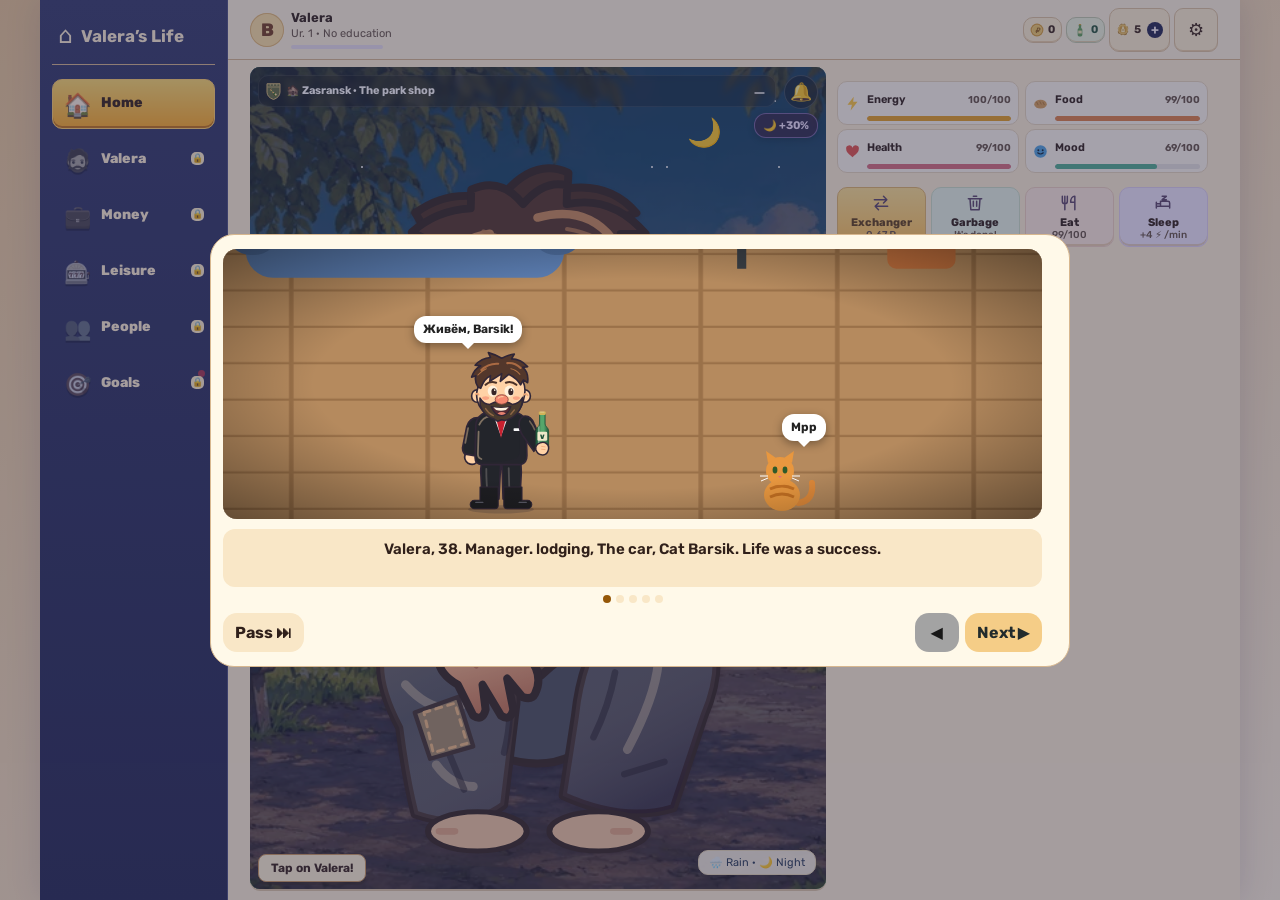
==== index.html @ 24a9a7d4 "Open the redesigned admin workspace directly from Settings" ====
<!doctype html>
<!-- Generated by deploy/build_webapp.py from deploy/index.template.html; edit the template and JS sources. -->
<html lang="ru">
<head>
  <meta charset="utf-8">
  <meta name="viewport" content="width=device-width, initial-scale=1, maximum-scale=1, user-scalable=no, viewport-fit=cover">
  <title>Симулятор бомжа</title>
  <script src="https://telegram.org/js/telegram-web-app.js"></script>
  <link rel="preconnect" href="https://fonts.googleapis.com">
  <link rel="preconnect" href="https://fonts.gstatic.com" crossorigin>
  <link href="https://fonts.googleapis.com/css2?family=Rubik:wght@400;500;700;800&display=swap" rel="stylesheet">
  <link rel="stylesheet" href="style.css?v=5.41">
  <link rel="stylesheet" href="baccarat.css?v=5.41">
  <link rel="stylesheet" href="bottles.css?v=5.41">
  <link rel="stylesheet" href="business.css?v=5.41">
  <link rel="stylesheet" href="france.css?v=5.41">
  <link rel="stylesheet" href="city-accessibility.css?v=5.41">
  <link rel="stylesheet" href="community-upgrade.css?v=5.41">
  <link rel="stylesheet" href="development.css?v=5.41">
  <link rel="stylesheet" href="story-promo.css?v=5.41">
  <link rel="stylesheet" href="donate-premium.css?v=5.41">
  <link rel="stylesheet" href="zasran-sketches.css?v=5.41">
  <link rel="stylesheet" href="moskvabad-stories.css?v=5.41">
</head>
<body class="beta cartoon538 courtyard539">
  <!-- Общие паттерны для всех SVG (полоски тельняшки, кирпичи и т.д.) -->
  <svg id="globalDefs" width="0" height="0" style="position:absolute" aria-hidden="true"></svg>

  <div id="app">
    <header class="topbar">
      <button class="profile-btn" id="profileBtn">
        <div class="avatar" id="avatar">В</div>
        <div class="pinfo">
          <div class="pname" id="pname">Валера</div>
          <div class="plevel" id="plevel">Ур. 1</div>
          <div class="xpbar"><div id="xpFill"></div></div>
        </div>
      </button>
      <div class="res-row">
        <div class="res" id="resMoney"><i class="ic" data-ic="coin"></i><span id="money">0</span></div>
        <div class="res" id="resBottles"><i class="ic" data-ic="bottle"></i><span id="bottles">0</span></div>
        <button class="res caps" id="resCaps"><i class="ic" data-ic="cap"></i><span id="caps">0</span><b>+</b></button>
        <button class="gear" id="settingsBtn" data-act="settings" aria-label="Настройки">⚙️</button>
      </div>
    </header>

    <main>
      <section class="screen active" id="screen-game">
        <div class="scene" id="scene">
          <div class="scene-bg" id="sceneBg"></div>
          <div class="season-fx" id="seasonFx"></div>
          <div class="weather-fx" id="weatherFx"></div>
          <div class="pet-slot" id="petSlot"></div>
          <div class="scene-hud">
          <div class="scene-info">
            <div class="loc-name" id="locName"></div>
            <div class="passive" id="passive"></div>
          </div>
          <div class="scene-hud-left">
            <div class="quest-pin hidden" id="questPin" data-act="openQuest"></div>
            <div class="inv-pin hidden" id="invPin" data-act="openMarket"></div>
          </div>
          <div class="scene-right">
            <div class="boost-badge hidden" id="boostBadge"></div>
            <div class="effects" id="effects"></div>
          </div>
          </div>
          <div class="valera-wrap" id="valera"></div>
          <div class="activity hidden" id="activity"></div>
          <div class="fx-layer" id="fx"></div>
          <button class="weather-chip" id="weatherChip" data-act="weatherInfo"></button>
          <button class="chat-btn hidden" id="chatBtn" data-act="openChat">💬<i class="dot hidden" id="chatBadge"></i></button>
          <div class="tap-hint" id="tapHint">Тапай по Валере!</div>
        </div>
        <div class="bars">
          <div class="bar" data-act="goStat" data-id="energy"><i class="ic" data-ic="energy"></i><div class="track"><div class="fill energy" id="energyFill"></div></div><span id="energyText"></span></div>
          <div class="bar" data-act="goStat" data-id="food"><i class="ic" data-ic="food"></i><div class="track"><div class="fill food" id="foodFill"></div></div><span id="foodText"></span></div>
          <div class="bar" data-act="goStat" data-id="health"><i class="ic" data-ic="heart"></i><div class="track"><div class="fill health" id="healthFill"></div></div><span id="healthText"></span></div>
          <div class="bar" data-act="goStat" data-id="mood"><i class="ic" data-ic="smile"></i><div class="track"><div class="fill mood" id="moodFill"></div></div><span id="moodText"></span></div>
        </div>
        <div class="actions">
          <button class="btn act primary" id="exchangeBtn"><span class="act-emoji">💱</span><div><b>Обменник</b><small id="exchangeInfo"></small></div></button>
          <button class="btn act" id="trashBtn"><span class="act-emoji">🗑️</span><div><b>Мусорка</b><small id="trashInfo">готово</small></div></button>
          <button class="btn act" id="eatBtn"><span class="act-emoji">🍞</span><div><b>Поесть</b><small id="eatInfo">магазин</small></div></button>
          <button class="btn act" id="sleepBtn"><span class="act-emoji">💤</span><div><b>Спать</b><small id="sleepInfo"></small></div></button>
        </div>
      </section>

      <section class="screen" id="screen-shop">
        <div class="seg tiles" data-group="shop">
          <button data-tab="housing"><i>🏠</i><span>Жильё</span></button>
          <button data-tab="clothes"><i>👕</i><span>Одежда</span></button>
          <button data-tab="food"><i>🍞</i><span>Еда</span></button>
          <button data-tab="transport"><i>🛴</i><span>Транспорт</span></button>
          <button data-tab="pets"><i>🐕</i><span>Питомцы</span></button>
          <button data-tab="season" class="season-tab hidden" id="seasonTab"><i>🎃</i><span>Ивент</span></button>
        </div>
        <div class="list" id="shopList"></div>
      </section>

      <section class="screen" id="screen-life">
        <div class="seg tiles" data-group="life">
          <button data-tab="work"><i>💼</i><span>Работа</span></button>
          <button data-tab="business"><i>🏪</i><span>Бизнес</span></button>
          <button data-tab="study"><i>🎓</i><span>Учёба</span></button>
          <button data-tab="health"><i>🏥</i><span>Врачи</span></button>
          <button data-tab="gym"><i>💪</i><span>Спорт</span></button>
          <button data-tab="skills"><i>✨</i><span>Навыки</span></button>
        </div>
        <div class="list" id="lifeList"></div>
      </section>

      <section class="screen" id="screen-fun">
        <div class="seg tiles" data-group="fun">
          <button data-tab="casino"><i>🎰</i><span>Казино</span></button>
          <button data-tab="fights"><i>👊</i><span>Драки</span></button>
          <button data-tab="market"><i>🦊</i><span>Рынок</span></button>
          <button data-tab="dates"><i>💘</i><span>Свидания</span></button>
          <button data-tab="rest"><i>🍻</i><span>Отдых</span></button>
          <button data-tab="lotto"><i>🎟️</i><span>Лото</span></button>
          <button data-tab="friends"><i>👥</i><span>Друзья</span></button>
          <button data-tab="crime" class="hidden" id="crimeTab"><i>🕶️</i><span>Криминал</span></button>
        </div>
        <div class="list" id="funList"></div>
      </section>

      <section class="screen" id="screen-tasks">
        <div class="seg tiles" data-group="tasks">
          <button data-tab="story"><i>📖</i><span>Сюжет</span></button>
          <button data-tab="side"><i>🤝</i><span>Поручения</span></button>
          <button data-tab="tasks"><i>📋</i><span>Задания</span></button>
          <button data-tab="pass"><i>🎫</i><span>Пропуск</span></button>
          <button data-tab="ach"><i>🏅</i><span>Достижения</span></button>
          <button data-tab="coll"><i>🧩</i><span>Коллекции</span></button>
          <button data-tab="district528"><i>🏘️</i><span>Район</span></button>
          <button data-tab="prestige"><i>⭐</i><span>Престиж</span></button>
          <button data-tab="top"><i>🏆</i><span>Топ</span></button>
        </div>
        <div class="list" id="tasksList"></div>
      </section>
    </main>

    <nav class="tabbar" id="tabbar">
      <button data-hub="home" class="on"><span>🏠</span>Дом</button>
      <button data-hub="me"><span>🧔</span>Валера</button>
      <button data-hub="money"><span>💰</span>Деньги</button>
      <button data-hub="fun"><span>🎰</span>Досуг</button>
      <button data-hub="people"><span>🤝</span>Люди</button>
      <button data-hub="goals"><span>🎯</span>Цели</button>
      <i class="dot hidden" id="lifeDot" style="display:none"></i><i class="dot hidden" id="tasksDot" style="display:none"></i>
    </nav>
  </div>

  <div id="modalRoot"></div>
  <div id="toastRoot"></div>

  <!-- ?v= — номер версии. Меняй его при каждом обновлении, иначе Telegram покажет старые файлы из кэша -->
  <script data-source="diagnostics.js?v=5.41">// Локальный ограниченный журнал. Отправляется только вместе с обращением игрока.
const BugReport = (() => {
  const startedAt = Date.now();
  const session = Math.random().toString(36).slice(2, 10);
  const events = [], errors = [];
  const windowMs = 10 * 60000;
  let sequence = 0;
  const clean = (value, max = 500) => String(value == null ? '' : value)
    .replace(/(https?:\/\/[^\s?#)]+)[?#][^\s)]*/g, (url, base) => base + (url.match(/(:\d+(?::\d+)?)$/) || [''])[0])
    .replace(/\b(initData|authorization|token|password)\s*[:=]\s*[^\s,;]+/gi, '$1=[скрыто]')
    .slice(0, max);
  const safe = (fn, fallback = null) => { try { return fn(); } catch (_) { return fallback; } };
  const pick = (obj, keys) => Object.fromEntries(keys.filter((k) => obj && obj[k] !== undefined).map((k) => [k, obj[k]]));
  function screen() {
    return safe(() => `${currentScreen}/${TABS[currentScreen] || ''}`, 'loading');
  }
  function numbers() {
    return safe(() => pick(S, ['money', 'caps', 'bottles', 'xp', 'energy', 'food', 'health', 'mood', 'edu', 'housing', 'prestige', 'wanted']), {});
  }
  function record(type, data = {}) {
    safe(() => {
      const last = events[events.length - 1];
      if (type === 'tap' && last && last.type === 'tap' && Date.now() - Date.parse(last.at) < 1000) {
        last.count = (last.count || 1) + 1; last.values = numbers(); return;
      }
      events.push({ seq: ++sequence, at: new Date().toISOString(), ms: Date.now() - startedAt, screen: screen(), type, ...data });
      while (events.length > 120 || (events[0] && Date.now() - Date.parse(events[0].at) > windowMs)) events.shift();
    });
  }
  function error(source, err, extra = {}) {
    safe(() => {
      const item = { at: new Date().toISOString(), screen: screen(), source: clean(source, 100),
        message: clean(err && err.message || err, 700), stack: clean(err && err.stack || '', 2200), ...extra };
      errors.push(item);
      if (errors.length > 20) errors.shift();
      record('error', { source: item.source, message: item.message });
    });
  }
  function snapshot() {
    return safe(() => {
      const q = safe(() => currentQuest());
      const mg = safe(() => MG);
      return JSON.parse(JSON.stringify({ ...numbers(), city: S.city || 'zas', level: safe(() => level()), rev: S.rev || 0,
        savedAt: S.savedAt, loaded: safe(() => LOADED), saveLocked: safe(() => SAVE_LOCK),
        serverReady: safe(() => serverReady), serverBase: safe(() => serverBase),
        busy: pick(S.busy, ['type', 'id', 'start', 'end']),
        study: pick(S.study, ['stage', 'done', 'need', 'retake']),
        equipment: S.eq, ownedHousing: S.ownedHousing, transport: S.transport,
        pet: S.pet, petFood: S.petFood, petHp: S.petHp,
        jobs: S.jobs, jobPos: S.jobPos, hired: S.hired,
        quest: q ? { id: q.id, title: q.title, idx: S.quest.idx, path: S.quest.path,
          goals: q.goals.map((g) => ({ text: g.text, need: g.need, current: safe(() => g.cur()) })),
          base: S.quest.base } : null,
        counters: S.counters,
        effects: (S.effects || []).slice(0, 20).map((e) => pick(e, ['id', 'until', 'diag'])),
        cooldowns: S.cd,
        minigame: mg ? pick(mg, ['id', 'title', 'score', 'mistakes', 'start', 'limit', 'over']) : null,
        modal: clean(safe(() => document.querySelector('#modalRoot h3, #modalRoot .mg-head b')?.textContent, ''), 150),
        fight: safe(() => FIGHT ? pick(FIGHT, ['turn', 'round', 'over']) : null),
      }));
    }, { screen: screen(), unavailable: true });
  }
  function actionStart(action, id) {
    const data = { action: clean(action, 80), before: numbers() };
    // Значения пользовательского ввода, коды и ссылки не записываем.
    if (!/name|chat|code|feedback|invite/i.test(action) && /^[\w:.-]{1,70}$/.test(id || '')) data.id = id;
    record('action', data);
    return { action: data.action, before: data.before };
  }
  function actionEnd(ticket) {
    safe(() => {
      const after = numbers(), changes = {};
      for (const key of Object.keys(after)) if (after[key] !== ticket.before[key]) changes[key] = { from: ticket.before[key], to: after[key] };
      record('action-result', { action: ticket.action, changes });
    });
  }
  function build(origin, reproduction = {}) {
    const since = Date.now() - windowMs;
    return { schema: 1, version: safe(() => CURRENT_VERSION, 'loading'), build: 'bugreport-20261028',
      session, capturedAt: new Date().toISOString(), sessionStartedAt: new Date(startedAt).toISOString(),
      screen: screen(), level: safe(() => level()), city: safe(() => cityName(), ''),
      device: safe(() => tg && tg.platform || navigator.platform, ''),
      environment: { userAgent: clean(navigator.userAgent, 350), language: navigator.language,
        viewport: `${window.innerWidth}x${window.innerHeight}`, pixelRatio: window.devicePixelRatio,
        online: navigator.onLine, visibility: document.visibilityState, timezone: safe(() => Intl.DateTimeFormat().resolvedOptions().timeZone),
        telegramVersion: safe(() => tg && tg.version), uptimeMs: Date.now() - startedAt,
        assets: safe(() => [...document.querySelectorAll('script[src],script[data-source]')].filter((s) => s.dataset.source || new URL(s.src).origin === location.origin)
          .map((s) => { const u = new URL(s.src || s.dataset.source, document.baseURI); return { file: u.pathname.split('/').pop(), v: clean(u.searchParams.get('v'), 60) }; }), []),
      },
      reproduction, origin: origin || snapshot(), state: snapshot(),
      events: events.filter((e) => Date.parse(e.at) >= since), errors: errors.slice(),
      log: safe(() => (S.log || []).filter((e) => e.t >= since).slice(0, 40).reverse()
        .map((e) => ({ at: new Date(e.t).toISOString(), text: clean(e.text, 300), kind: clean(e.kind, 40) })), []),
    };
  }
  window.addEventListener('error', (e) => error('window', e.error || e.message || 'Не загрузился ресурс',
    { file: clean(e.filename || safe(() => e.target.src, ''), 250), line: e.lineno, column: e.colno }), true);
  window.addEventListener('unhandledrejection', (e) => error('promise', e.reason));
  window.addEventListener('online', () => record('connection', { online: true }));
  window.addEventListener('offline', () => record('connection', { online: false }));
  document.addEventListener('visibilitychange', () => record('visibility', { state: document.visibilityState }));
  record('session-start');
  return { record, error, snapshot, actionStart, actionEnd, build, clean };
})();

//# sourceURL=diagnostics.js?v=5.41
</script>
  <script data-source="audio.js?v=5.41">// Звук: всё синтезируется на лету через WebAudio — ни одного аудиофайла, игра не тяжелеет.
// Sound.play('tap') — короткий эффект, Sound.music('lounge') / Sound.music(null) — фоновая музыка.

const Sound = (() => {
  let ctx = null, master, sfxBus, musicBus, reverbIn;
  let track = null, timer = null, nextTime = 0, step = 0;

  const opts = () => (typeof S !== 'undefined' && S.settings) || { sfx: true, music: true };
  // Громкость 0–100 и звуковая тема: classic, retro (квадратные «пищалки»), soft (тихо и мягко)
  const musicVol = () => (opts().musicVol ?? 70) / 100;
  const sfxVol = () => (opts().sfxVol ?? 80) / 100;
  const theme = () => opts().sfxTheme || 'classic';

  function init() {
    if (ctx) return ctx;
    const AC = window.AudioContext || window.webkitAudioContext;
    if (!AC) return null;
    ctx = new AC();
    const comp = ctx.createDynamicsCompressor();
    comp.threshold.value = -16; comp.ratio.value = 3.5; comp.attack.value = 0.004; comp.release.value = 0.2;
    master = ctx.createGain(); master.gain.value = 0.85;
    master.connect(comp); comp.connect(ctx.destination);
    sfxBus = ctx.createGain(); sfxBus.gain.value = 0.6; sfxBus.connect(master);
    musicBus = ctx.createGain(); musicBus.gain.value = 0; musicBus.connect(master);
    // Реверб из сгенерированного импульса — придаёт звукам объём
    const conv = ctx.createConvolver();
    conv.buffer = impulse(2.2, 2.8);
    const wet = ctx.createGain(); wet.gain.value = 0.28;
    conv.connect(wet); wet.connect(master);
    reverbIn = conv;
    return ctx;
  }

  function impulse(sec, decay) {
    const len = Math.floor(ctx.sampleRate * sec);
    const buf = ctx.createBuffer(2, len, ctx.sampleRate);
    for (let ch = 0; ch < 2; ch++) {
      const d = buf.getChannelData(ch);
      for (let i = 0; i < len; i++) d[i] = (Math.random() * 2 - 1) * Math.pow(1 - i / len, decay);
    }
    return buf;
  }

  let noiseBuf = null;
  function noiseBuffer() {
    if (noiseBuf) return noiseBuf;
    noiseBuf = ctx.createBuffer(1, ctx.sampleRate, ctx.sampleRate);
    const d = noiseBuf.getChannelData(0);
    for (let i = 0; i < d.length; i++) d[i] = Math.random() * 2 - 1;
    return noiseBuf;
  }

  function out(node, bus, rv) {
    node.connect(bus);
    if (rv) { const s = ctx.createGain(); s.gain.value = rv; node.connect(s); s.connect(reverbIn); }
  }

  // Тон с огибающей: f — частота, slide — куда съезжает, filter — {type, f, q}
  function tone({ f = 440, type = 'sine', t = 0, dur = 0.15, vol = 0.3, attack = 0.004, slide = null, filter = null, rv = 0, bus = sfxBus, vibrato = 0 }) {
    if (bus === sfxBus && theme() === 'retro') { type = 'square'; vol *= 0.45; rv = 0; filter = filter || { f: 4000 }; }
    if (bus === sfxBus && theme() === 'soft') { type = type === 'square' || type === 'sawtooth' ? 'triangle' : type; vol *= 0.55; rv = Math.max(rv, 0.3); }
    // «Стекло» (Москвабад): звонкие чистые синусы чуть выше и с хвостом — как интерфейс дорогого смартфона
    // Маракасы (Мексика): мягкий треугольник и шорох сверху
    if (bus === sfxBus && theme() === 'maracas') { type = 'triangle'; vol *= 0.7; if (!tone.shaking) { tone.shaking = true; try { noise({ t, dur: 0.06, vol: vol * 0.5, type: 'highpass', f: 5200 }); } finally { tone.shaking = false; } } }
    if (bus === sfxBus && theme() === 'glass') { type = 'sine'; f *= 1.26; if (slide) slide *= 1.26; vol *= 0.6; rv = Math.max(rv, 0.25); dur = Math.min(dur, 0.35); }
    const now = ctx.currentTime + t;
    const o = ctx.createOscillator();
    o.type = type;
    o.frequency.setValueAtTime(f, now);
    if (slide) o.frequency.exponentialRampToValueAtTime(slide, now + dur);
    if (vibrato) {
      const lfo = ctx.createOscillator(), lg = ctx.createGain();
      lfo.frequency.value = 6; lg.gain.value = vibrato;
      lfo.connect(lg); lg.connect(o.frequency); lfo.start(now); lfo.stop(now + dur + 0.1);
    }
    const g = ctx.createGain();
    g.gain.setValueAtTime(0.0001, now);
    g.gain.linearRampToValueAtTime(vol, now + attack);
    g.gain.exponentialRampToValueAtTime(0.0001, now + dur);
    let node = o;
    if (filter) {
      const fl = ctx.createBiquadFilter();
      fl.type = filter.type || 'lowpass'; fl.frequency.value = filter.f; fl.Q.value = filter.q || 0.7;
      o.connect(fl); node = fl;
    }
    node.connect(g);
    out(g, bus, rv);
    o.start(now); o.stop(now + dur + 0.05);
  }

  // Шум: щелчки, шорохи, удары, тарелки
  function noise({ t = 0, dur = 0.1, vol = 0.3, type = 'bandpass', f = 2000, q = 1, sweep = null, rv = 0, bus = sfxBus, attack = 0.002 }) {
    const now = ctx.currentTime + t;
    const src = ctx.createBufferSource();
    src.buffer = noiseBuffer();
    src.playbackRate.value = 0.8 + Math.random() * 0.4;
    const fl = ctx.createBiquadFilter();
    fl.type = type; fl.frequency.setValueAtTime(f, now); fl.Q.value = q;
    if (sweep) fl.frequency.exponentialRampToValueAtTime(sweep, now + dur);
    const g = ctx.createGain();
    g.gain.setValueAtTime(0.0001, now);
    g.gain.linearRampToValueAtTime(vol, now + attack);
    g.gain.exponentialRampToValueAtTime(0.0001, now + dur);
    src.connect(fl); fl.connect(g);
    out(g, bus, rv);
    src.start(now, Math.random() * 0.5); src.stop(now + dur + 0.05);
  }

  const N = (n) => 440 * Math.pow(2, (n - 69) / 12); // MIDI → Гц
  const arp = (notes, gap, o) => notes.forEach((n, i) => tone({ f: N(n), t: i * gap, ...o }));

  const SFX = {
    click: () => tone({ f: 900, type: 'triangle', dur: 0.04, vol: 0.06 }),
    tap: () => {
      const p = 1 + (Math.random() - 0.5) * 0.12;
      tone({ f: 1480 * p, dur: 0.14, vol: 0.09, rv: 0.15 });
      tone({ f: 2330 * p, dur: 0.09, vol: 0.05 });
      tone({ f: 170 * p, slide: 80, type: 'triangle', dur: 0.07, vol: 0.14 });
    },
    crit: () => { SFX.tap(); arp([84, 88, 91, 96], 0.045, { type: 'triangle', dur: 0.22, vol: 0.09, rv: 0.35 }); },
    coin: () => { tone({ f: N(88), dur: 0.12, vol: 0.12, rv: 0.2 }); tone({ f: N(93), t: 0.07, dur: 0.35, vol: 0.12, rv: 0.25 }); },
    buy: () => {
      noise({ dur: 0.04, vol: 0.2, type: 'highpass', f: 3000 });
      tone({ f: 160, type: 'square', dur: 0.05, vol: 0.06, filter: { f: 900 } });
      tone({ f: N(96), t: 0.08, dur: 0.6, vol: 0.12, rv: 0.4 });
      tone({ f: N(103), t: 0.08, dur: 0.5, vol: 0.05, rv: 0.4 });
    },
    good: () => arp([76, 80], 0.07, { dur: 0.18, vol: 0.06, rv: 0.25 }),
    bad: () => arp([62, 58], 0.09, { type: 'triangle', dur: 0.2, vol: 0.07, filter: { f: 1500 } }),
    error: () => { tone({ f: 140, type: 'square', dur: 0.12, vol: 0.07, filter: { f: 700 } }); tone({ f: 120, type: 'square', t: 0.13, dur: 0.14, vol: 0.07, filter: { f: 700 } }); },
    levelup: () => {
      arp([72, 76, 79, 84, 88], 0.08, { type: 'triangle', dur: 0.3, vol: 0.1, rv: 0.4 });
      [72, 76, 79, 84].forEach((n) => tone({ f: N(n), t: 0.45, dur: 1.2, vol: 0.06, rv: 0.5, vibrato: 3 }));
    },
    ach: () => {
      arp([79, 84, 88], 0.09, { type: 'triangle', dur: 0.3, vol: 0.1, rv: 0.4 });
      [79, 83, 86, 91].forEach((n) => tone({ f: N(n), t: 0.3, dur: 1, vol: 0.05, rv: 0.5 }));
    },
    quest: () => arp([81, 86, 88, 93], 0.06, { dur: 0.6, vol: 0.07, rv: 0.6, vibrato: 2 }),
    trash: () => { for (let i = 0; i < 6; i++) noise({ t: i * 0.18, dur: 0.12, vol: 0.12, f: 900 + Math.random() * 700, q: 3 }); },
    loot: () => { noise({ dur: 0.25, vol: 0.12, type: 'highpass', f: 1500, sweep: 6000 }); arp([84, 88, 91, 96, 100], 0.05, { dur: 0.3, vol: 0.07, rv: 0.5 }); },
    lootBad: () => { tone({ f: 110, slide: 55, type: 'triangle', dur: 0.4, vol: 0.2 }); arp([60, 57, 53], 0.12, { type: 'sawtooth', dur: 0.25, vol: 0.04, filter: { f: 900 } }); },
    eat: () => { for (let i = 0; i < 3; i++) noise({ t: i * 0.11, dur: 0.07, vol: 0.18, type: 'bandpass', f: 1800 + i * 300, q: 2 }); },
    sleep: () => arp([79, 76, 72, 67], 0.22, { dur: 0.7, vol: 0.05, rv: 0.6 }),
    wake: () => arp([67, 72, 76, 79], 0.1, { dur: 0.4, vol: 0.06, rv: 0.4 }),
    gym: () => { tone({ f: 90, slide: 50, type: 'triangle', dur: 0.2, vol: 0.3 }); noise({ t: 0.02, dur: 0.15, vol: 0.12, type: 'lowpass', f: 600 }); },
    card: () => noise({ dur: 0.09, vol: 0.16, type: 'bandpass', f: 2500, sweep: 5000, q: 0.8 }),
    flip: () => { noise({ dur: 0.06, vol: 0.14, type: 'highpass', f: 3000 }); tone({ f: 700, slide: 1200, dur: 0.06, vol: 0.04 }); },
    chip: () => { tone({ f: 2600, dur: 0.05, vol: 0.08 }); tone({ f: 3300, t: 0.035, dur: 0.05, vol: 0.06 }); noise({ dur: 0.03, vol: 0.08, type: 'highpass', f: 4000 }); },
    spin: () => { for (let i = 0; i < 14; i++) tone({ f: 1100, type: 'square', t: i * 0.07, dur: 0.02, vol: 0.025, filter: { f: 2500 } }); },
    tick: () => tone({ f: 1500, type: 'square', dur: 0.015, vol: 0.03, filter: { f: 3000 } }),
    reelStop: () => { tone({ f: 180, slide: 90, type: 'triangle', dur: 0.12, vol: 0.2 }); noise({ dur: 0.04, vol: 0.1, type: 'highpass', f: 2500 }); },
    win: () => { arp([79, 84, 88, 91], 0.07, { type: 'triangle', dur: 0.35, vol: 0.1, rv: 0.4 }); SFX.coin(); },
    jackpot: () => {
      arp([72, 76, 79, 84, 88, 91, 96], 0.07, { type: 'square', dur: 0.25, vol: 0.05, filter: { f: 3000 }, rv: 0.4 });
      for (let i = 0; i < 8; i++) tone({ f: N(96 + (i % 3) * 4), t: 0.5 + i * 0.08, dur: 0.3, vol: 0.06, rv: 0.4 });
      [72, 76, 79, 84].forEach((n) => tone({ f: N(n), t: 0.5, dur: 1.6, vol: 0.06, rv: 0.6, type: 'triangle' }));
    },
    lose: () => arp([67, 64, 60], 0.13, { dur: 0.3, vol: 0.07, rv: 0.3 }),
    dice: () => { for (let i = 0; i < 7; i++) noise({ t: i * 0.06 + Math.random() * 0.02, dur: 0.04, vol: 0.15, type: 'bandpass', f: 3000 + Math.random() * 2000, q: 4 }); },
    rocket: () => tone({ f: 300, slide: 900, type: 'sawtooth', dur: 0.4, vol: 0.03, filter: { f: 1500 } }),
    boom: () => { noise({ dur: 0.7, vol: 0.4, type: 'lowpass', f: 1200, sweep: 80 }); tone({ f: 80, slide: 30, type: 'triangle', dur: 0.5, vol: 0.35 }); },
    cashout: () => { SFX.coin(); arp([84, 91], 0.08, { dur: 0.3, vol: 0.08, rv: 0.4 }); },
    punch: () => { noise({ dur: 0.12, vol: 0.45, type: 'lowpass', f: 700 }); tone({ f: 95, slide: 40, type: 'triangle', dur: 0.15, vol: 0.4 }); },
    heavy: () => { noise({ dur: 0.2, vol: 0.55, type: 'lowpass', f: 900 }); tone({ f: 70, slide: 30, type: 'triangle', dur: 0.3, vol: 0.5 }); },
    block: () => { tone({ f: 320, type: 'square', dur: 0.06, vol: 0.08, filter: { f: 1400 } }); noise({ dur: 0.05, vol: 0.15, f: 1500, q: 2 }); },
    whoosh: () => noise({ dur: 0.22, vol: 0.15, type: 'bandpass', f: 400, sweep: 2500, q: 1.5 }),
    ko: () => { SFX.heavy(); arp([55, 52, 48], 0.16, { type: 'sawtooth', dur: 0.35, vol: 0.05, filter: { f: 800 }, t: 0.2 }); },
    bell: () => { tone({ f: N(88), dur: 1.2, vol: 0.1, rv: 0.6 }); tone({ f: N(88) * 2.76, dur: 0.6, vol: 0.03, rv: 0.6 }); },
    bark: () => { [0, 0.18].forEach((t) => { noise({ t, dur: 0.09, vol: 0.2, f: 900, q: 1.5 }); tone({ t, f: 420, slide: 260, type: 'sawtooth', dur: 0.09, vol: 0.06, filter: { f: 1200 } }); }); },
    meow: () => {
      tone({ f: 650, slide: 950, dur: 0.18, vol: 0.06, vibrato: 12, rv: 0.2 });
      tone({ t: 0.18, f: 950, slide: 520, dur: 0.3, vol: 0.06, vibrato: 12, rv: 0.2 });
    },
    chirp: () => { tone({ f: 1800, slide: 2600, dur: 0.07, vol: 0.05 }); tone({ t: 0.09, f: 2000, slide: 2900, dur: 0.07, vol: 0.05 }); },
    squeak: () => tone({ f: 2400, slide: 3200, dur: 0.08, vol: 0.05, vibrato: 30 }),
    notify: () => tone({ f: N(84), dur: 0.4, vol: 0.06, rv: 0.4 }),
    break: () => { noise({ dur: 0.3, vol: 0.3, type: 'highpass', f: 1500 }); tone({ f: 200, slide: 60, type: 'square', dur: 0.25, vol: 0.06, filter: { f: 800 } }); },
  };

  // ---------- Музыка: лаунж-джаз для казино, генерируется в реальном времени ----------
  // ii–V–I–VI в до мажоре: Dm9 · G13 · Cmaj9 · A7(b9)
  const LOUNGE = {
    bpm: 88,
    chords: [
      { root: 38, notes: [62, 65, 69, 72, 76] },
      { root: 43, notes: [59, 64, 65, 69, 71] },
      { root: 36, notes: [59, 62, 64, 67, 71] },
      { root: 45, notes: [61, 64, 67, 70, 73] },
    ],
    scale: [72, 74, 76, 79, 81, 84, 86, 88],
  };

  function scheduleLounge(t, s) {
    const beat = 60 / LOUNGE.bpm;
    const bar = Math.floor(s / 8) % LOUNGE.chords.length;
    const ch = LOUNGE.chords[bar];
    const eighth = s % 8;
    const swing = eighth % 2 === 1 ? beat * 0.16 : 0;
    const at = t + swing - ctx.currentTime;
    const m = { bus: musicBus };

    // Райд-тарелка и щётки
    if (eighth % 2 === 0 || Math.random() < 0.35) noise({ ...m, t: at, dur: 0.18, vol: eighth % 4 === 2 ? 0.05 : 0.03, type: 'highpass', f: 7000 });
    if (eighth % 4 === 2) noise({ ...m, t: at, dur: 0.12, vol: 0.035, type: 'bandpass', f: 2200, q: 0.7 });
    // Шагающий бас на четверти
    if (eighth % 2 === 0) {
      const walk = [ch.root, ch.root + 7, ch.root + 3 + (bar % 2), ch.root + 5];
      const n = eighth === 6 ? LOUNGE.chords[(bar + 1) % 4].root + (Math.random() < 0.5 ? 1 : -1) : walk[eighth / 2];
      tone({ ...m, t: at, f: N(n), type: 'triangle', dur: beat * 0.9, vol: 0.16, attack: 0.01, filter: { f: 500 } });
    }
    // Электропиано: аккорды на 2 и 4 долю
    if (eighth === 2 || eighth === 6 || (eighth === 7 && Math.random() < 0.3)) {
      ch.notes.forEach((n, i) => {
        tone({ ...m, t: at + i * 0.012, f: N(n), dur: beat * 1.4, vol: 0.022, attack: 0.012, rv: 0.4, filter: { f: 2200 } });
        tone({ ...m, t: at + i * 0.012, f: N(n) * 2, dur: beat * 0.6, vol: 0.006, rv: 0.4 });
      });
    }
    // Виброфон: ленивая импровизация
    if (eighth % 2 === 0 && Math.random() < 0.32) {
      const pool = LOUNGE.scale.filter((n) => ch.notes.some((c) => (c - n) % 12 === 0) || Math.random() < 0.4);
      const n = pool[Math.floor(Math.random() * pool.length)] || 76;
      tone({ ...m, t: at, f: N(n), dur: beat * 2.2, vol: 0.045, attack: 0.006, vibrato: 2.5, rv: 0.55 });
    }
  }

  // ---------- Лоу-фай для главного экрана: бочка-снейр, мягкие аккорды, треск винила ----------
  const LOFI = { bpm: 78, chords: [[57, 60, 64, 67], [53, 57, 60, 64], [48, 52, 55, 59], [55, 59, 62, 65]], roots: [33, 29, 36, 31], scale: [69, 72, 74, 76, 79, 81] };
  function scheduleLofi(t, s) {
    const beat = 60 / LOFI.bpm;
    const bar = Math.floor(s / 8) % 4, e = s % 8;
    const swing = e % 2 === 1 ? beat * 0.12 : 0;
    const at = t + swing - ctx.currentTime;
    const m = { bus: musicBus };
    if (e === 0 || e === 5) tone({ ...m, t: at, f: 60, slide: 38, type: 'sine', dur: 0.35, vol: 0.32 });
    if (e === 2 || e === 6) noise({ ...m, t: at, dur: 0.16, vol: 0.09, type: 'bandpass', f: 1800, q: 0.8 });
    if (e % 2 === 1 || Math.random() < 0.3) noise({ ...m, t: at, dur: 0.05, vol: 0.02, type: 'highpass', f: 8000 });
    if (Math.random() < 0.5) noise({ ...m, t: at + Math.random() * beat, dur: 0.01, vol: 0.012, type: 'highpass', f: 5000 }); // треск
    if (e === 0) LOFI.chords[bar].forEach((n, i) => tone({ ...m, t: at + i * 0.03, f: N(n), dur: beat * 3.6, vol: 0.022, attack: 0.05, rv: 0.4, filter: { f: 1400 } }));
    if (e === 0 || e === 4) tone({ ...m, t: at, f: N(LOFI.roots[bar]), type: 'triangle', dur: beat * 1.8, vol: 0.12, filter: { f: 400 } });
    if (e % 2 === 0 && Math.random() < 0.22) tone({ ...m, t: at, f: N(pickN(LOFI.scale)), dur: beat * 1.5, vol: 0.03, rv: 0.5, vibrato: 2 });
  }

  // ---------- Дворовый вальс: гармошка и гитара на три четверти ----------
  const WALTZ = { bpm: 150, chords: [[57, 60, 64], [52, 56, 59], [57, 60, 64], [50, 53, 57], [52, 56, 59], [57, 60, 64]], roots: [45, 40, 45, 38, 40, 45], scale: [69, 71, 72, 74, 76, 77, 79, 81] };
  function scheduleWaltz(t, s) {
    const beat = 60 / WALTZ.bpm;
    const bar = Math.floor(s / 3) % WALTZ.chords.length, e = s % 3;
    const at = t - ctx.currentTime;
    const m = { bus: musicBus };
    if (e === 0) tone({ ...m, t: at, f: N(WALTZ.roots[bar]), type: 'triangle', dur: beat * 0.9, vol: 0.16, filter: { f: 600 } });
    else WALTZ.chords[bar].forEach((n) => tone({ ...m, t: at, f: N(n), type: 'sawtooth', dur: beat * 0.55, vol: 0.012, filter: { f: 1600 }, vibrato: 3 }));
    if (e === 0 || Math.random() < 0.4) {
      const n = pickN(WALTZ.scale.filter((x) => WALTZ.chords[bar].some((c) => (c - x) % 12 === 0)).concat(pickN(WALTZ.scale)));
      tone({ ...m, t: at, f: N(n), type: 'sawtooth', dur: beat * (e === 0 ? 1.8 : 0.9), vol: 0.025, filter: { f: 2200 }, vibrato: 4, rv: 0.3 });
    }
  }

  // ---------- 8-бит: чиптюн-арпеджио и квадратный бас ----------
  const CHIP = { bpm: 128, prog: [[60, 64, 67], [57, 60, 64], [53, 57, 60], [55, 59, 62]], scale: [72, 74, 76, 79, 81, 84] };
  function scheduleChip(t, s) {
    const beat = 60 / CHIP.bpm / 2;
    const bar = Math.floor(s / 16) % 4, e = s % 16;
    const at = t - ctx.currentTime;
    const m = { bus: musicBus };
    const ch = CHIP.prog[bar];
    tone({ ...m, t: at, f: N(ch[e % 3] + 12), type: 'square', dur: beat * 0.8, vol: 0.018, filter: { f: 3500 } });
    if (e % 4 === 0) tone({ ...m, t: at, f: N(ch[0] - 24), type: 'square', dur: beat * 1.6, vol: 0.04, filter: { f: 800 } });
    if (e % 8 === 4) noise({ ...m, t: at, dur: 0.06, vol: 0.06, type: 'highpass', f: 3000 });
    if (e % 4 === 2 && Math.random() < 0.6) tone({ ...m, t: at, f: N(pickN(CHIP.scale)), type: 'square', dur: beat * 1.8, vol: 0.02, filter: { f: 4000 } });
  }

  // ---------- Москвабад: дип-хаус «в метро» — ровная бочка, хэты на слабую долю, минорные септаккорды ----------
  const METRO = { bpm: 120, chords: [[57, 60, 64, 67], [53, 57, 60, 64], [55, 58, 62, 65], [52, 55, 59, 62]], roots: [33, 29, 31, 28], pluck: [69, 72, 74, 76, 79] };
  function scheduleMetro(t, s) {
    const six = 60 / METRO.bpm / 4;
    const bar = Math.floor(s / 16) % 4, e = s % 16;
    const at = t - ctx.currentTime;
    const m = { bus: musicBus };
    if (e % 4 === 0) tone({ ...m, t: at, f: 58, slide: 40, type: 'sine', dur: 0.28, vol: 0.34 });
    if (e % 4 === 2) noise({ ...m, t: at, dur: 0.09, vol: 0.05, type: 'highpass', f: 7500 });
    if (e === 4 || e === 12) noise({ ...m, t: at, dur: 0.14, vol: 0.06, type: 'bandpass', f: 1500, q: 0.9, rv: 0.3 });
    if ([2, 3, 6, 10, 11, 14].includes(e)) tone({ ...m, t: at, f: N(METRO.roots[bar] + (e === 14 ? 7 : 0)), type: 'triangle', dur: six * 1.6, vol: 0.13, filter: { f: 420 } });
    if (e === 0) METRO.chords[bar].forEach((n, i) => tone({ ...m, t: at + i * 0.02, f: N(n), type: 'sawtooth', dur: six * 14, vol: 0.008, attack: 0.25, rv: 0.5, filter: { f: 1100 } }));
    if (e % 2 === 1 && Math.random() < 0.18) tone({ ...m, t: at, f: N(pickN(METRO.pluck)), dur: six * 3, vol: 0.03, rv: 0.55, filter: { f: 3000 } });
  }

  // ---------- Москвабад: неоновый синтвейв — ночной проспект, арпеджио и гулкий снейр ----------
  const NEON = { bpm: 100, prog: [[57, 60, 64], [53, 57, 60], [48, 52, 55], [55, 59, 62]], roots: [45, 41, 36, 43], lead: [69, 71, 72, 74, 76, 79] };
  function scheduleNeon(t, s) {
    const eighth = 60 / NEON.bpm / 2;
    const bar = Math.floor(s / 8) % 4, e = s % 8;
    const at = t - ctx.currentTime;
    const m = { bus: musicBus };
    const ch = NEON.prog[bar];
    if (e === 0 || e === 4) tone({ ...m, t: at, f: 62, slide: 42, type: 'sine', dur: 0.3, vol: 0.3 });
    if (e === 2 || e === 6) noise({ ...m, t: at, dur: 0.22, vol: 0.08, type: 'bandpass', f: 1700, q: 0.7, rv: 0.6 });
    tone({ ...m, t: at, f: N(NEON.roots[bar] - (e % 2 ? 0 : 12)), type: 'sawtooth', dur: eighth * 0.85, vol: 0.05, filter: { f: 500 } });
    tone({ ...m, t: at, f: N(ch[e % 3] + 12), type: 'square', dur: eighth * 0.7, vol: 0.012, rv: 0.35, filter: { f: 2600 } });
    if (e === 0 && Math.random() < 0.7) tone({ ...m, t: at, f: N(pickN(NEON.lead)), type: 'sawtooth', dur: eighth * 5, vol: 0.022, attack: 0.08, vibrato: 4, rv: 0.6, filter: { f: 2200 } });
  }

  // ---------- Мексика (4.0): мариачи — вальсовый «умпа-па», гитаррон, перебор гитары и труба ----------
  const MARIACHI = { bpm: 150, chords: [[60, 64, 67], [55, 59, 62], [55, 59, 62], [60, 64, 67], [53, 57, 60], [60, 64, 67], [55, 59, 62], [60, 64, 67]],
    roots: [36, 31, 31, 36, 29, 36, 31, 36], tune: [76, 79, 77, 76, 74, 72, 74, 76, 79, 81, 79, 77, 76, 74, 72, 71] };
  function scheduleMariachi(t, s) {
    const beat = 60 / MARIACHI.bpm;
    const bar = Math.floor(s / 3) % 8, e = s % 3;
    const at = t - ctx.currentTime;
    const m = { bus: musicBus };
    const ch = MARIACHI.chords[bar];
    if (e === 0) tone({ ...m, t: at, f: N(MARIACHI.roots[bar]), type: 'triangle', dur: beat * 0.9, vol: 0.16, filter: { f: 600 } });
    else ch.forEach((n, i) => tone({ ...m, t: at + i * 0.012, f: N(n), type: 'triangle', dur: beat * 0.45, vol: 0.03, filter: { f: 2800 } }));
    // Труба: фраза на сильные доли, с вибрато
    if (e === 0 && bar % 2 === 0) { const n = MARIACHI.tune[(s / 3 + bar) % 16 | 0]; tone({ ...m, t: at, f: N(n), type: 'sawtooth', dur: beat * 1.6, vol: 0.03, attack: 0.03, vibrato: 6, rv: 0.25, filter: { f: 2400 } }); }
    if (e === 2 && Math.random() < 0.3) noise({ ...m, t: at, dur: 0.05, vol: 0.04, type: 'highpass', f: 6000 });
  }
  // ---------- Мексика: кумбия — гуиро «шкряб-шкряб», качающийся бас и аккордеон ----------
  const CUMBIA = { bpm: 96, prog: [[57, 60, 64], [52, 56, 59], [57, 60, 64], [52, 56, 59]], roots: [45, 40, 45, 40], acc: [69, 72, 71, 69, 68, 69, 72, 76] };
  function scheduleCumbia(t, s) {
    const eighth = 60 / CUMBIA.bpm / 2;
    const bar = Math.floor(s / 8) % 4, e = s % 8;
    const at = t - ctx.currentTime;
    const m = { bus: musicBus };
    noise({ ...m, t: at, dur: e % 2 ? 0.05 : 0.12, vol: 0.035, type: 'bandpass', f: 4200, q: 2 }); // гуиро
    if (e === 0 || e === 3 || e === 4) tone({ ...m, t: at, f: N(CUMBIA.roots[bar] + (e === 3 ? 7 : 0)), type: 'triangle', dur: eighth * 1.4, vol: 0.14, filter: { f: 500 } });
    if (e === 2 || e === 6) tone({ ...m, t: at, f: 180, slide: 120, type: 'sine', dur: 0.12, vol: 0.12 });
    if (e % 2 === 1) CUMBIA.prog[bar].forEach((n) => tone({ ...m, t: at, f: N(n + 12), type: 'square', dur: eighth * 0.6, vol: 0.008, filter: { f: 2000 } }));
    if (Math.random() < 0.35) tone({ ...m, t: at, f: N(CUMBIA.acc[(s + bar) % 8]), type: 'sawtooth', dur: eighth * 1.6, vol: 0.016, vibrato: 5, rv: 0.2, filter: { f: 2200 } });
  }

  // Original Paris motifs: a three-beat musette and a restrained jazz quartet.
  const FR_MUSIC={chords:[[62,65,69],[67,70,74],[60,64,67],[57,61,64]],roots:[38,43,36,33],tune:[74,77,76,74,72,69,72,73,74,77,81,79,77,76,73,74]};
  function scheduleMusette(t,s){
    const beat=60/126,bar=Math.floor(s/3)%4,e=s%3,at=t-ctx.currentTime,m={bus:musicBus};
    if(e===0)tone({...m,t:at,f:N(FR_MUSIC.roots[bar]),type:'triangle',dur:beat*.8,vol:.12,filter:{f:650}});
    else FR_MUSIC.chords[bar].forEach((n,i)=>tone({...m,t:at+i*.008,f:N(n),type:'sawtooth',dur:beat*.65,vol:.012,vibrato:4,filter:{f:1700},rv:.2}));
    tone({...m,t:at,f:N(FR_MUSIC.tune[s%16]),type:'sawtooth',dur:beat*.85,vol:.022,vibrato:5,filter:{f:2100},rv:.25});
  }
  function scheduleFrJazz(t,s){
    const beat=60/102/2,bar=Math.floor(s/8)%4,e=s%8,at=t-ctx.currentTime,m={bus:musicBus};
    if(e%2===0)tone({...m,t:at,f:N(FR_MUSIC.roots[bar]+(e===4?7:0)),type:'triangle',dur:beat*1.5,vol:.1,filter:{f:500}});
    if(e===1||e===5)FR_MUSIC.chords[bar].forEach(n=>tone({...m,t:at,f:N(n),type:'sine',dur:beat*2.5,vol:.022,rv:.3}));
    if(e===3||e===7)tone({...m,t:at,f:N(FR_MUSIC.tune[(s+2)%16]),type:'triangle',dur:beat*1.7,vol:.025,vibrato:3,rv:.3});
    if(e%2===1)noise({...m,t:at,dur:.06,vol:.015,type:'highpass',f:6000});
  }
  // Original plucked motifs, generated locally with Web Audio.
  const WORLD_TUNES50={mandolin50:[72,76,79,76,74,77,81,77,76,79,84,81,79,76,74,72],teahouse50:[72,74,76,79,81,79,76,74,67,72,74,76,79,76,74,72]};
  function scheduleWorld50(t,s,key){const it=key==='mandolin50',beat=60/(it?112:86)/2,at=t-ctx.currentTime,m={bus:musicBus},tune=WORLD_TUNES50[key];tone({...m,t:at,f:N(tune[s%16]),type:it?'triangle':'sine',dur:beat*(it?1.2:2),vol:.055,filter:{f:it?2600:1800},rv:.22});if(s%4===0)tone({...m,t:at,f:N((it?[48,53,55,48]:[48,55,57,53])[Math.floor(s/4)%4]),type:'triangle',dur:beat*3,vol:.07,filter:{f:500}});if(it&&s%2===1)tone({...m,t:at+.035,f:N(tune[s%16]+12),type:'sine',dur:.13,vol:.018});}
  const pickN = (arr) => arr[Math.floor(Math.random() * arr.length)];
  // Каждой мелодии — свой «шаг» сетки и планировщик
  const TRACKS = {
    mandolin50:{step:()=>60/112/2,play:(t,s)=>scheduleWorld50(t,s,'mandolin50')},
    teahouse50:{step:()=>60/86/2,play:(t,s)=>scheduleWorld50(t,s,'teahouse50')},
    musette:{step:()=>60/126,play:scheduleMusette},
    frjazz:{step:()=>60/102/2,play:scheduleFrJazz},
    lounge: { step: () => 60 / LOUNGE.bpm / 2, play: scheduleLounge },
    lofi: { step: () => 60 / LOFI.bpm / 2, play: scheduleLofi },
    waltz: { step: () => 60 / WALTZ.bpm, play: scheduleWaltz },
    chip: { step: () => 60 / CHIP.bpm / 2, play: scheduleChip },
    metro: { step: () => 60 / METRO.bpm / 4, play: scheduleMetro },
    neon: { step: () => 60 / NEON.bpm / 2, play: scheduleNeon },
    mariachi: { step: () => 60 / MARIACHI.bpm, play: scheduleMariachi },
    cumbia: { step: () => 60 / CUMBIA.bpm / 2, play: scheduleCumbia },
  };

  function scheduler() {
    const tr = TRACKS[track] || TRACKS.lounge;
    while (nextTime < ctx.currentTime + 0.15) {
      tr.play(nextTime, step);
      nextTime += tr.step();
      step++;
    }
  }

  function music(name) {
    if (!init()) return;
    if (name && !opts().music) name = null;
    if (name === track) return;
    track = name;
    const now = ctx.currentTime;
    musicBus.gain.cancelScheduledValues(now);
    musicBus.gain.setValueAtTime(musicBus.gain.value, now);
    if (name) {
      step = 0; nextTime = now + 0.1;
      if (!timer) timer = setInterval(scheduler, 30);
      musicBus.gain.linearRampToValueAtTime(0.75 * musicVol(), now + 1.5);
    } else {
      musicBus.gain.linearRampToValueAtTime(0, now + 0.8);
      setTimeout(() => { if (!track && timer) { clearInterval(timer); timer = null; } }, 900);
    }
  }

  // Применить громкость из настроек сразу, без перезапуска
  function applyVolume() {
    if (!ctx) return;
    sfxBus.gain.value = 0.6 * sfxVol();
    if (track) { musicBus.gain.cancelScheduledValues(ctx.currentTime); musicBus.gain.setValueAtTime(0.75 * musicVol(), ctx.currentTime); }
  }

  function play(name) {
    if (!opts().sfx || !SFX[name]) return;
    if (!init()) return;
    if (ctx.state === 'suspended') ctx.resume();
    sfxBus.gain.value = 0.6 * sfxVol();
    try { SFX[name](); } catch (e) { /* звук не критичен */ }
  }

  // Браузеры разрешают звук только после первого касания
  function unlock() {
    if (!init()) return;
    if (ctx.state === 'suspended') ctx.resume();
  }
  document.addEventListener('pointerdown', unlock, { passive: true });
  document.addEventListener('visibilitychange', () => {
    if (!ctx) return;
    if (document.hidden) ctx.suspend(); else ctx.resume();
  });

  return { play, music, unlock, applyVolume, get track() { return track; } };
})();

//# sourceURL=audio.js?v=5.41
</script>
  <script data-source="art.js?v=5.41">// Вся графика игры: векторные SVG, собираются кодом.
// Персонаж собирается из слоёв (обувь, одежда, шапка), локации — отдельные сцены.

const SKIN = '#F1C7A1';
const SKIN_DARK = '#E0A784';

const DEFS = `
<defs>
  <pattern id="stripes" width="10" height="10" patternUnits="userSpaceOnUse">
    <rect width="10" height="10" fill="#F4F4F0"/><rect y="5" width="10" height="5" fill="#2F5DA8"/>
  </pattern>
  <pattern id="bricks" width="40" height="20" patternUnits="userSpaceOnUse">
    <rect width="40" height="20" fill="#8C5A48"/>
    <path d="M0 0H40M0 10H40M20 0V10M0 10V20M40 10V20" stroke="#6E4335" stroke-width="2"/>
  </pattern>
  <pattern id="wallpaper" width="24" height="24" patternUnits="userSpaceOnUse">
    <rect width="24" height="24" fill="#B9C49A"/><rect width="8" height="24" fill="#AAB78B"/>
    <circle cx="16" cy="12" r="2" fill="#94A275"/>
  </pattern>
  <pattern id="wood" width="60" height="16" patternUnits="userSpaceOnUse">
    <rect width="60" height="16" fill="#B58A5E"/><path d="M0 16H60M30 0V16" stroke="#9A7149" stroke-width="2"/>
  </pattern>
</defs>`;

// ---------- Персонаж ----------

const SHOES = {
  none: `
    <ellipse cx="64" cy="226" rx="13" ry="6" fill="${SKIN}"/><ellipse cx="96" cy="226" rx="13" ry="6" fill="${SKIN}"/>
    <path d="M54 226h4M100 226h4" stroke="${SKIN_DARK}" stroke-width="2"/>`,
  tapki: `
    <ellipse cx="62" cy="226" rx="17" ry="7" fill="#3E7CC9"/><ellipse cx="98" cy="226" rx="17" ry="7" fill="#3E7CC9"/>
    <rect x="54" y="217" width="16" height="6" rx="3" fill="#2C5E9E"/><rect x="90" y="217" width="16" height="6" rx="3" fill="#2C5E9E"/>`,
  kedy: `
    <rect x="44" y="214" width="34" height="16" rx="8" fill="#F5F5F5"/><rect x="82" y="214" width="34" height="16" rx="8" fill="#F5F5F5"/>
    <rect x="44" y="226" width="34" height="5" rx="2.5" fill="#D9D9D9"/><rect x="82" y="226" width="34" height="5" rx="2.5" fill="#D9D9D9"/>
    <path d="M52 220l10-4M90 220l10-4" stroke="#E04646" stroke-width="3" stroke-linecap="round"/>`,
  base: `
    <path d="M50 206h26v20a5 5 0 0 1-5 5H44a6 6 0 0 1 0-12h6z" fill="#7A5230"/>
    <path d="M84 206h26v13h6a6 6 0 0 1 0 12H89a5 5 0 0 1-5-5z" fill="#7A5230"/>
    <path d="M42 228h34M84 228h34" stroke="#4E331C" stroke-width="3"/>
    <path d="M56 212h12M92 212h12" stroke="#C9A77A" stroke-width="1.5" stroke-dasharray="2 2"/>`,
  boots: `
    <path d="M50 200h26v26a5 5 0 0 1-5 5H42a6 6 0 0 1 0-12h8z" fill="#1E1E22"/>
    <path d="M84 200h26v19h8a6 6 0 0 1 0 12H89a5 5 0 0 1-5-5z" fill="#1E1E22"/>
    <path d="M44 222h10M106 222h10" stroke="#5A5A66" stroke-width="2" stroke-linecap="round"/>`,
};

const BODIES = {
  rvan: { jacket: '#7B5B3A', pants: '#4A4F5C', shirt: '#D9D2C3', extra: `
    <rect x="52" y="140" width="14" height="12" fill="#5E7A4A" transform="rotate(-8 59 146)"/>
    <path d="M53 141l12 1M53 151l12-1" stroke="#3F5532" stroke-width="1.5" stroke-dasharray="2 2"/>
    <rect x="96" y="112" width="11" height="10" fill="#8E3B3B" transform="rotate(10 101 117)"/>
    <path d="M44 166l6-6 6 6 6-6 6 6 6-6 6 6 6-6 6 6 6-6 6 6 6-6 6 6" fill="none" stroke="#5B4029" stroke-width="2"/>` },
  telnyashka: { jacket: 'url(#stripes)', pants: '#2C3442', shirt: 'url(#stripes)', extra: '' },
  base: { jacket: '#8DB6D9', pants: '#5A5F6B', shirt: '#8DB6D9', extra: `
    <path d="M66 94l14 12 14-12" fill="none" stroke="#6E98BE" stroke-width="5" stroke-linejoin="round"/>
    <path d="M80 108v58" stroke="#6E98BE" stroke-width="2"/>
    <circle cx="80" cy="120" r="2" fill="#F4F4F0"/><circle cx="80" cy="136" r="2" fill="#F4F4F0"/><circle cx="80" cy="152" r="2" fill="#F4F4F0"/>
    <rect x="44" y="160" width="72" height="8" fill="#3E2E22"/><rect x="74" y="159" width="12" height="10" rx="2" fill="#C9A23A"/>` },
  pukhovik: { jacket: '#D2483F', pants: '#2F3A4A', shirt: '#2B2B2B', extra: `
    <path d="M46 116h68M46 136h68M46 156h68" stroke="#A8332C" stroke-width="2.5"/>
    <rect x="52" y="90" width="56" height="14" rx="7" fill="#E9E1D3"/>` },
  malinovy: { jacket: '#B0154A', pants: '#1E1E24', shirt: '#151515', extra: `
    <path d="M66 100q14 30 28 0" fill="none" stroke="#F2C744" stroke-width="3.5"/>
    <circle cx="80" cy="114" r="5" fill="#F2C744"/>` },
  kostum: { jacket: '#23252B', pants: '#23252B', shirt: '#F7F7F7', extra: `
    <path d="M77 100h6l3 6-6 24-6-24z" fill="#C8202F"/>
    <rect x="98" y="116" width="10" height="4" rx="1" fill="#F7F7F7"/>` },
};

const HATS = {
  none: `<path d="M52 52q-2-20 16-24q4-8 14-4q14-4 20 8q12 6 6 22q-8-12-28-12t-28 10z" fill="#5A4A3A"/>`,
  shapka: `
    <path d="M50 60Q50 26 80 26Q110 26 110 60Z" fill="#3B6FB6"/>
    <rect x="47" y="52" width="66" height="12" rx="6" fill="#2A548E"/>
    <path d="M58 52v12M68 52v12M78 52v12M88 52v12M98 52v12" stroke="#244878" stroke-width="2"/>
    <circle cx="80" cy="24" r="8" fill="#F4F4F0"/>`,
  ushanka: `
    <rect x="42" y="54" width="14" height="28" rx="7" fill="#A47B52"/><rect x="104" y="54" width="14" height="28" rx="7" fill="#A47B52"/>
    <path d="M48 58Q48 26 80 26Q112 26 112 58Z" fill="#6B4A2E"/>
    <rect x="44" y="48" width="72" height="13" rx="6.5" fill="#A47B52"/>
    <circle cx="80" cy="40" r="5" fill="#E2B33B"/>`,
  kepka: `
    <path d="M50 54Q50 30 82 30Q110 32 110 52Z" fill="#6E6E6E"/>
    <path d="M58 50Q92 42 124 52Q102 60 58 57Z" fill="#4E4E4E"/>
    <path d="M60 44q20-8 44-4" fill="none" stroke="#5A5A5A" stroke-width="2"/>`,
  cilinder: `
    <rect x="58" y="4" width="44" height="44" rx="3" fill="#1B1B1F"/>
    <rect x="58" y="34" width="44" height="8" fill="#8E1B2E"/>
    <ellipse cx="80" cy="48" rx="34" ry="6" fill="#1B1B1F"/>`,
};

// Сезонные шапки (выдаются только в праздничных ивентах)
Object.assign(HATS, {
  pumpkin: `
    <path d="M46 52q-4-26 34-28q38 2 34 28q-6 10-34 10t-34-10z" fill="#F08A24"/>
    <path d="M62 28q-6 12 0 30M98 28q6 12 0 30M80 24v34" stroke="#C96A12" stroke-width="2.5" fill="none"/>
    <rect x="76" y="12" width="8" height="14" rx="3" fill="#5E7A2E"/>
    <path d="M62 40l5-6 5 6zM88 40l5-6 5 6z" fill="#3A1F05"/>`,
  santa: `
    <path d="M50 54Q52 24 82 22Q104 24 118 44L110 50Q100 34 84 34Q66 36 64 54Z" fill="#D0302F"/>
    <rect x="46" y="48" width="68" height="13" rx="6.5" fill="#F4F4F0"/>
    <circle cx="117" cy="47" r="8" fill="#F4F4F0"/>`,
  flowers: `
    <path d="M52 50q28-14 56 0" stroke="#5E9A45" stroke-width="5" fill="none"/>
    <circle cx="56" cy="48" r="6" fill="#F07F9A"/><circle cx="68" cy="42" r="6" fill="#FFD25A"/><circle cx="80" cy="40" r="6" fill="#F07F9A"/>
    <circle cx="92" cy="42" r="6" fill="#B06CFF"/><circle cx="104" cy="48" r="6" fill="#FFD25A"/>
    <circle cx="68" cy="42" r="2" fill="#fff"/><circle cx="92" cy="42" r="2" fill="#fff"/>`,
  pilotka: `
    <path d="M50 50L60 34H104L112 50Z" fill="#5A6B3A"/>
    <path d="M60 34L82 46L104 34" stroke="#45542C" stroke-width="2" fill="none"/>
    <path d="M70 40l2 4 4 .5-3 3 1 4-4-2-4 2 1-4-3-3 4-.5z" fill="#D0302F"/>`,
  graduate: `
    <rect x="58" y="34" width="44" height="16" rx="3" fill="#1E1E24"/>
    <path d="M40 34L80 20L120 34L80 46Z" fill="#26262E"/>
    <path d="M80 33L108 38V54" stroke="#F2C744" stroke-width="2.5" fill="none"/><circle cx="108" cy="56" r="4" fill="#F2C744"/>`,
  jester: `
    <path d="M52 52Q48 30 30 22Q50 22 66 36L80 18L94 36Q110 22 130 22Q112 30 108 52Z" fill="#B0154A"/>
    <path d="M80 18L94 36Q110 22 130 22Q112 30 108 52H80Z" fill="#2F5DA8"/>
    <circle cx="30" cy="22" r="5" fill="#F2C744"/><circle cx="80" cy="16" r="5" fill="#F2C744"/><circle cx="130" cy="22" r="5" fill="#F2C744"/>
    <rect x="48" y="48" width="64" height="9" rx="4" fill="#F2C744"/>`,
});

// Шапки за драки (выдаются за выход в новую лигу)
Object.assign(HATS, {
  bandana: `
    <path d="M48 56Q48 28 80 28Q112 28 112 56Z" fill="#C62828"/>
    <circle cx="64" cy="42" r="2" fill="#fff"/><circle cx="78" cy="36" r="2" fill="#fff"/><circle cx="94" cy="40" r="2" fill="#fff"/><circle cx="72" cy="50" r="2" fill="#fff"/><circle cx="90" cy="50" r="2" fill="#fff"/>
    <path d="M108 50l18 2-6 8zM108 52l14 12-8 4z" fill="#A61E1E"/>`,
  boxhelm: `
    <path d="M46 68Q44 24 80 24Q116 24 114 68H104Q104 42 80 42Q56 42 56 68Z" fill="#C62828"/>
    <rect x="42" y="54" width="16" height="26" rx="8" fill="#A61E1E"/><rect x="102" y="54" width="16" height="26" rx="8" fill="#A61E1E"/>
    <rect x="58" y="40" width="44" height="10" rx="5" fill="#A61E1E"/>
    <path d="M70 30q10-4 20 0" stroke="#fff" stroke-width="2.5" fill="none" opacity=".7"/>`,
  crown: `
    <path d="M54 52V24L67 38L80 16L93 38L106 24V52Z" fill="#F2C744"/>
    <rect x="52" y="46" width="56" height="9" rx="2" fill="#D9A520"/>
    <circle cx="67" cy="50" r="2.6" fill="#D0302F"/><circle cx="80" cy="50" r="2.6" fill="#2F7DD0"/><circle cx="93" cy="50" r="2.6" fill="#3BA55C"/>
    <circle cx="54" cy="24" r="3" fill="#FFE27A"/><circle cx="80" cy="16" r="3" fill="#FFE27A"/><circle cx="106" cy="24" r="3" fill="#FFE27A"/>`,
});

// ---------- Питомцы ----------
const PET_ART = {
  dog: `<svg viewBox="0 0 80 70"><path class="wag" d="M16 36q-10-10-6-22" stroke="#A9773F" stroke-width="6" fill="none" stroke-linecap="round"/>
    <ellipse cx="34" cy="42" rx="22" ry="13" fill="#B98446"/><rect x="18" y="48" width="7" height="16" rx="3" fill="#A9773F"/><rect x="40" y="48" width="7" height="16" rx="3" fill="#A9773F"/>
    <circle cx="56" cy="30" r="13" fill="#B98446"/><path d="M47 20q-7 5-4 16l7-7z" fill="#7A5230"/><ellipse cx="66" cy="34" rx="7" ry="5" fill="#D9AE7A"/>
    <circle cx="71" cy="32" r="2.6" fill="#2A2A2A"/><circle cx="57" cy="27" r="2.3" fill="#2A2A2A"/><path d="M64 40q2 7 5 4" fill="#E06B7A"/></svg>`,
  cat: `<svg viewBox="0 0 80 70"><path class="wag" d="M58 58q16-2 14-20" stroke="#E08A3A" stroke-width="6" fill="none" stroke-linecap="round"/>
    <ellipse cx="42" cy="50" rx="18" ry="16" fill="#E8973F"/><path d="M30 44q12-6 24 0M30 52q12-6 24 0" stroke="#C26F22" stroke-width="3" fill="none"/>
    <circle cx="40" cy="26" r="14" fill="#E8973F"/><path d="M28 18l-2-12 10 7zM52 18l2-12-10 7z" fill="#E8973F"/>
    <ellipse cx="35" cy="25" rx="2.4" ry="3.4" fill="#2E5A2A"/><ellipse cx="45" cy="25" rx="2.4" ry="3.4" fill="#2E5A2A"/>
    <path d="M38 31h4l-2 2z" fill="#E06B7A"/><path d="M28 31h-8M28 33l-7 3M52 31h8M52 33l7 3" stroke="#fff" stroke-width="1"/></svg>`,
  pigeon: `<svg viewBox="0 0 80 70"><ellipse cx="36" cy="44" rx="20" ry="14" fill="#8A93A3"/><path d="M18 44q-12 2-14 10q12 0 18-6z" fill="#6B7383"/>
    <path d="M30 40q12 12 26 0" fill="#7B8494"/><circle cx="54" cy="28" r="10" fill="#8A93A3"/><path d="M48 34q6 6 12 0" fill="#5FA08A"/>
    <circle cx="57" cy="26" r="2" fill="#E2701C"/><circle cx="57" cy="26" r="1" fill="#000"/><path d="M63 28l8 2-8 2z" fill="#E2A33B"/>
    <path d="M32 58v8M40 58v8" stroke="#D96A5A" stroke-width="2.5"/></svg>`,
  rat: `<svg viewBox="0 0 80 70"><path class="wag" d="M14 50q-12 4-8 16" stroke="#E7A3A0" stroke-width="3" fill="none"/>
    <ellipse cx="36" cy="48" rx="22" ry="13" fill="#9A9A9F"/><path d="M52 40q16 4 18 10q-8 4-18 2z" fill="#9A9A9F"/>
    <circle cx="52" cy="36" r="7" fill="#B9B9BE"/><circle cx="52" cy="36" r="4" fill="#E7A3A0"/><circle cx="62" cy="44" r="2" fill="#000"/><circle cx="70" cy="50" r="2" fill="#E7A3A0"/>
    <path d="M70 50h8M70 51l7 3" stroke="#555" stroke-width=".8"/></svg>`,
  parrot: `<svg viewBox="0 0 80 70"><path d="M30 50q-8 14-2 20M36 52q-2 14 6 18" stroke="#2F5DA8" stroke-width="5" fill="none" stroke-linecap="round"/>
    <ellipse cx="38" cy="38" rx="14" ry="20" fill="#3FA0D9"/><path d="M28 34q-6 14 6 22" fill="#2F7DB8"/><circle cx="42" cy="18" r="12" fill="#3FA0D9"/>
    <circle cx="44" cy="15" r="3" fill="#fff"/><circle cx="45" cy="15" r="1.6" fill="#000"/><path d="M50 18q10 2 4 12q-2-6-6-6z" fill="#F2C744"/>
    <path d="M36 6q2-6 8-4" stroke="#F2C744" stroke-width="3" fill="none"/></svg>`,
  hedgehog: `<svg viewBox="0 0 80 70"><path d="M10 52q2-30 32-32q24 2 26 20l-6 2q2-8-2-8l2-6-8 2-2-6-6 4-4-6-4 6-6-4-2 6-8-2 2 8-8 0 4 6-8 4z" fill="#6B4E2E"/>
    <ellipse cx="40" cy="50" rx="26" ry="12" fill="#8A6A3E"/><ellipse cx="62" cy="48" rx="10" ry="8" fill="#D9B98A"/>
    <circle cx="72" cy="47" r="2.5" fill="#2A2A2A"/><circle cx="62" cy="44" r="2" fill="#2A2A2A"/></svg>`,
};

// ---------- Праздничные украшения сцены ----------
const SEASON_ART = {
  halloween: `<svg viewBox="0 0 360 420" preserveAspectRatio="xMidYMax slice">
    <rect width="360" height="420" fill="#3A1A50" opacity=".28"/><circle cx="290" cy="70" r="34" fill="#FFE7A8" opacity=".85"/>
    <g class="bat"><path d="M60 80q8-10 14 0q6-10 14 0q-8-2-14 6q-6-8-14-6z" fill="#1B1020"/></g>
    <g class="bat b2"><path d="M200 50q8-10 14 0q6-10 14 0q-8-2-14 6q-6-8-14-6z" fill="#1B1020"/></g>
    <g transform="translate(20 360)"><ellipse cx="24" cy="24" rx="26" ry="20" fill="#F08A24"/><path d="M14 18l5-6 5 6zM28 18l5-6 5 6zM12 30q12 8 24 0l-4 4-4-3-4 3-4-3z" fill="#FFD25A" class="glow"/><rect x="21" y="0" width="6" height="8" fill="#5E7A2E"/></g>
    <g transform="translate(300 368)"><ellipse cx="20" cy="20" rx="20" ry="16" fill="#E07B1A"/><path d="M11 15l4-5 4 5zM23 15l4-5 4 5zM10 25q10 6 20 0" fill="#FFD25A" class="glow"/></g></svg>`,
  newyear: `<svg viewBox="0 0 360 420" preserveAspectRatio="xMidYMax slice">
    <rect width="360" height="420" fill="#BFE3FF" opacity=".12"/>
    <path d="M0 18q45 26 90 0t90 0 90 0 90 0" stroke="#2F5238" stroke-width="3" fill="none"/>
    ${[20, 55, 90, 125, 160, 195, 230, 265, 300, 335].map((x, i) => `<circle cx="${x}" cy="${18 + (i % 2 ? 8 : 10)}" r="5" fill="${['#E5534B', '#F2C744', '#4FA3E0', '#6CC36A'][i % 4]}" class="bulb" style="animation-delay:${i * 0.2}s"/>`).join('')}
    <g transform="translate(300 300)"><path d="M20 0L40 34H30L44 60H-4L10 34H0Z" fill="#2F7A45"/><rect x="16" y="60" width="8" height="10" fill="#6B4E2E"/><path d="M20-6l2 5 5 .5-4 3 1.5 5-4.5-3-4.5 3 1.5-5-4-3 5-.5z" fill="#F2C744"/></g></svg>`,
  march8: `<svg viewBox="0 0 360 420" preserveAspectRatio="xMidYMax slice">
    ${[20, 50, 300, 330].map((x, i) => `<g transform="translate(${x} 370)"><path d="M0 50V10" stroke="#4E9A4A" stroke-width="3"/><path d="M-8 12q0-14 8-14q8 0 8 14q-8 6-16 0z" fill="${['#F07F9A', '#FFD25A', '#E5534B', '#B06CFF'][i]}"/></g>`).join('')}
    ${[60, 140, 220, 300].map((x, i) => `<path class="heart" style="animation-delay:${i * 1.2}s" d="M${x} 300c-6-8-16-2-10 6l10 10 10-10c6-8-4-14-10-6z" fill="#F07F9A"/>`).join('')}</svg>`,
  feb23: `<svg viewBox="0 0 360 420" preserveAspectRatio="xMidYMax slice">
    <path d="M0 0h360v14H0z" fill="#5A6B3A"/><path d="M0 14h360v6H0z" fill="#E2A33B"/>
    ${[40, 120, 200, 280].map((x, i) => `<path class="bulb" style="animation-delay:${i * 0.3}s" d="M${x} 40l4 8 9 1-7 6 2 9-8-5-8 5 2-9-7-6 9-1z" fill="#D0302F"/>`).join('')}</svg>`,
  sept1: `<svg viewBox="0 0 360 420" preserveAspectRatio="xMidYMax slice">
    ${[30, 90, 160, 230, 300, 340].map((x, i) => `<path class="leaf" style="animation-delay:${i * 0.9}s" d="M${x} -10q10 0 12 10q-10 2-12-10z" fill="${['#E2A33B', '#D0602F', '#F2C744'][i % 3]}"/>`).join('')}
    <g transform="translate(300 360)"><path d="M10 0q-10 0-10 14v14h20V14q0-14-10-14z" fill="#F2C744"/><circle cx="10" cy="32" r="4" fill="#C9A23A"/><path d="M10 0v-8" stroke="#D0302F" stroke-width="3"/></g></svg>`,
  april1: `<svg viewBox="0 0 360 420" preserveAspectRatio="xMidYMax slice">
    ${[40, 100, 260, 320].map((x, i) => `<g class="balloon" style="animation-delay:${i * 0.7}s"><ellipse cx="${x}" cy="120" rx="16" ry="20" fill="${['#E5534B', '#4FA3E0', '#F2C744', '#6CC36A'][i]}"/><path d="M${x} 140q-6 20 4 40" stroke="#fff" fill="none"/></g>`).join('')}</svg>`,
};

// look: { mood: 'happy' | 'ok' | 'sad', sick: bool } — лицо меняется от радости и здоровья
const MOUTHS = {
  happy: 'M66 85q14 10 28 0',
  ok: 'M69 88h22',
  sad: 'M68 91q12-8 24 0',
};

function valeraSVG(eq, look = {}) {
  const b = BODIES[eq.body] || BODIES.rvan;
  const ink = '#302637';
  const beardColor = eq.body === 'kostum' ? '#4A3B2E' : '#694735';
  const skin = look.sick ? '#DFDDA3' : '#FFD2A6';
  const skinDark = look.sick ? '#BFC38A' : '#F1A978';
  const cheek = look.sick ? '#C7C28B' : '#F68970';
  const mouth = MOUTHS[look.mood] || MOUTHS.happy;
  const smile = mouth === MOUTHS.happy;
  const brows = look.mood === 'sad' ? 'M59 56q7-1 15-7M86 49q7 6 15 7' : 'M58 54q6-6 15-3M87 51q8-3 15 3';
  const hat = eq.hat !== 'none' && HATS[eq.hat];
  const wornCollar = b === BODIES.rvan ? `
    <path d="m63 96-8 9 7 10 9-9 9 17m16-28 8 10-7 10-9-9" fill="#946640" stroke="#51372D" stroke-width="1.7" stroke-linejoin="round"/>
    <path d="M80 125v32" fill="none" stroke="#523628" stroke-width="2" opacity=".65"/>
    <g fill="#D2AA70" stroke="#4E3326" stroke-width="1">
      <circle cx="82" cy="130" r="2.2"/><circle cx="82" cy="143" r="2.2"/><circle cx="82" cy="156" r="2.2"/>
    </g>` : '';
  return `
<svg viewBox="0 0 160 240" xmlns="http://www.w3.org/2000/svg" class="valera-svg">
  <ellipse cx="80" cy="232" rx="47" ry="6" fill="#2C2639" opacity=".22"/>
  <g stroke="${ink}" stroke-width="2.4" stroke-linejoin="round">
    <path d="M53 158h27l-3 59q-11 5-24 0l-2-41zM81 158h27l1 21-2 38q-12 5-24 0z" fill="${b.pants}"/>
    <path d="M59 174q0 21 2 36m30-37 1 35" fill="none" stroke="#FFF5E5" stroke-width="2.6" opacity=".2" stroke-linecap="round"/>
    <g stroke-width="1.55">${SHOES[eq.shoes] || SHOES.none}</g>
    <path d="M49 101q-14-1-18 13l-6 30q0 8 7 12l13 3 7-15-7-5 9-23z" fill="${b.jacket}"/>
    <path d="M33 116l-4 21" stroke="#FFD3A5" stroke-width="2.5" opacity=".4" stroke-linecap="round"/>
    <path d="M29 153q-3 8 4 13 7 4 12-1 4-4 1-9z" fill="${skin}"/>
    <path d="M44 115q-1-12 9-19 9-6 27-6t29 7q8 7 7 19l1 39q0 11-9 13H53q-10 0-10-10z" fill="${b.jacket}"/>
  </g>
  <path d="M49 111q5-11 15-12m-16 22-1 32q0 6 5 7" fill="none" stroke="#FFDCAD" stroke-width="2.5" stroke-linecap="round" opacity=".42"/>
  <path d="M107 107q8 5 7 19v30q0 10-9 11H55q-7-1-8-5 28 5 51-2 9-2 9-14z" fill="${ink}" opacity=".17"/>
  <path d="M68 94q12-5 24 0l-12 34z" fill="${b.shirt}"/>
  ${b.extra}
  ${wornCollar}
  <g class="bottle-arm">
    <path d="M112 99q10-2 15 10l12 27-12 13-15-21q-7-11-6-19 0-6 6-10z" fill="${b.jacket}" stroke="${ink}" stroke-width="2.4" stroke-linejoin="round"/>
    <path d="M121 106q4 5 7 12" fill="none" stroke="#FFD3A5" stroke-width="2.25" opacity=".36" stroke-linecap="round"/>
    ${typeof bottleHandSVG==='function'?bottleHandSVG(look.bottle):'<rect x="132" y="108" width="14" height="36" rx="4" fill="#5FA05A"/><rect x="135" y="97" width="8" height="13" rx="2" fill="#5FA05A"/><rect x="134" y="118" width="10" height="10" fill="#F2E6B8"/><rect x="135" y="93" width="8" height="5" rx="1" fill="#C9A23A"/>'}
    <path d="M130 147q-2-7 6-10 5-2 9 1 5 4 2 11-2 6-9 5-6-1-8-7z" fill="${skin}" stroke="${ink}" stroke-width="2.1"/>
    <path d="M138 142l5 .6m-5 3.5 5 .5" stroke="${skinDark}" stroke-linecap="round" stroke-width="1.2"/>
  </g>
  <path d="M71 83h18v15q-9 7-18 0z" fill="${skinDark}"/>
  <g fill="${skin}" stroke="${ink}" stroke-width="2.3">
    <ellipse cx="46" cy="70" rx="8" ry="9"/><ellipse cx="114" cy="70" rx="8" ry="9"/>
    <path d="M47 58q1-16 11-23 10-7 22-7 23 0 31 20 6 12 1 28-4 17-18 23-14 8-28 0-16-7-20-23-2-10 1-18z"/>
  </g>
  <path d="M44 68q2-3 4 0m65 0q3-3 5 1" fill="none" stroke="${skinDark}" stroke-width="2.3" stroke-linecap="round"/>
  <path d="M50 73q5 9 14 9 8-5 16-4 8-1 16 4 10-1 15-10 0 11-6 20-7 9-14 11l-5 2-5-1-6 2-5-3q-14-3-20-20z" fill="${beardColor}" stroke="${ink}" stroke-width="2.2" stroke-linejoin="round"/>
  <path d="M58 88q4 7 11 10m30-8-5 6" fill="none" stroke="#E79C61" stroke-width="2" opacity=".44" stroke-linecap="round"/>
  ${smile ? `
    <path d="M66 85q13 4 28 0-4 13-14 13-9 0-14-13z" fill="#522B32" stroke="${ink}" stroke-width="1.8" stroke-linejoin="round"/>
    <path d="M69 86q11 2 22 0l-4 4q-7 2-14 0z" fill="#FFF3DF"/>
    <path d="M75 95q6-4 12 0-6 4-12 0z" fill="#E68170"/>` : `
    <path d="${mouth}" fill="none" stroke="#4A2E26" stroke-width="2.25" stroke-linecap="round"/>`}
  <g class="eyes">
    <ellipse cx="68" cy="63" rx="7" ry="8" fill="#FFF2DE"/><ellipse cx="92" cy="63" rx="7" ry="8" fill="#FFF2DE"/>
    <ellipse cx="70" cy="64" rx="3.7" ry="5" fill="#372526"/><ellipse cx="94" cy="64" rx="3.7" ry="5" fill="#372526"/>
    <circle cx="71" cy="61.5" r="1.2" fill="#FFF8E8"/><circle cx="95" cy="61.5" r="1.2" fill="#FFF8E8"/>
  </g>
  <path d="${brows}" fill="none" stroke="#4C3228" stroke-width="3" stroke-linecap="round"/>
  <ellipse cx="58" cy="73" rx="5" ry="2.6" fill="${cheek}" opacity=".62"/>
  <ellipse cx="102" cy="73" rx="5" ry="2.6" fill="${cheek}" opacity=".62"/>
  <ellipse cx="81" cy="75" rx="9.3" ry="6.8" fill="${cheek}" stroke="#8D493F" stroke-width="1.25"/>
  <path d="M76 73q3-3 7-2" fill="none" stroke="${skin}" stroke-width="1.8" opacity=".82" stroke-linecap="round"/>
  ${hat || `
    <path d="M47 57q-5-8-3-16l-6 2q4-12 13-16l-8-1q9-10 22-11l-3-7q11 3 19 8 11-5 18-6l-4 7q13 0 23 11l-7 1q9 7 7 22l-6-4-4 7q-5-9-17-15l-12 10 2-11q-9 6-17 11l1-8q-9 4-14 18z" fill="#53372B" stroke="${ink}" stroke-width="2.4" stroke-linejoin="round"/>
    <path d="M52 33q10-10 24-9m13-1q11-1 19 7" fill="none" stroke="#AA6A43" stroke-width="3" stroke-linecap="round"/>
    <path d="M47 40q7-7 12-9m35 0q7 1 13 8" fill="none" stroke="#D68A50" stroke-width="1.45" opacity=".72" stroke-linecap="round"/>`}
  ${look.sick ? '<path d="M104 50q4 6 0 10q-4-4 0-10z" fill="#8FD0F5"/>' : ''}
</svg>`;
}

// ---------- Локации (жильё) ----------

const SCENES = [
  // 0. Лавка в парке
  () => `
  <rect width="360" height="420" fill="#9FD3EA"/>
  <circle cx="300" cy="70" r="30" fill="#F7D774"/>
  <g class="cloud"><ellipse cx="60" cy="70" rx="40" ry="14" fill="#fff"/><ellipse cx="84" cy="60" rx="26" ry="14" fill="#fff"/></g>
  <g class="cloud slow"><ellipse cx="220" cy="120" rx="34" ry="11" fill="#fff"/><ellipse cx="236" cy="112" rx="20" ry="11" fill="#fff"/></g>
  <circle cx="40" cy="250" r="50" fill="#79B05A"/><circle cx="320" cy="245" r="56" fill="#79B05A"/>
  <rect x="0" y="270" width="360" height="150" fill="#86BD62"/>
  <path d="M120 420L160 270H200L240 420Z" fill="#CDB98E"/>
  <rect x="44" y="190" width="14" height="100" fill="#7A5634"/>
  <circle cx="51" cy="180" r="42" fill="#5E9A45"/><circle cx="28" cy="200" r="26" fill="#6FAA52"/>
  <rect x="20" y="300" width="96" height="10" rx="3" fill="#A9763F"/>
  <rect x="20" y="284" width="96" height="9" rx="3" fill="#A9763F"/>
  <rect x="28" y="310" width="7" height="24" fill="#5A3E28"/><rect x="100" y="310" width="7" height="24" fill="#5A3E28"/>
  <rect x="300" y="170" width="6" height="150" fill="#3A3F45"/><rect x="290" y="160" width="26" height="14" rx="4" fill="#3A3F45"/>
  <circle cx="303" cy="178" r="5" fill="#FFE69A"/>
  <rect x="270" y="300" width="34" height="46" rx="4" fill="#4E6B7A"/><rect x="266" y="294" width="42" height="9" rx="3" fill="#3C5563"/>
  <ellipse cx="250" cy="370" rx="10" ry="7" fill="#8A8F99"/><circle cx="258" cy="363" r="5" fill="#8A8F99"/><path d="M262 363l5 1-5 2z" fill="#E2A33B"/>`,

  // 1. Коробка в подворотне
  () => `
  <rect width="360" height="420" fill="url(#bricks)"/>
  <rect x="0" y="0" width="360" height="60" fill="#5B3A30"/>
  <rect x="230" y="90" width="70" height="60" fill="#3B4B5E"/><path d="M265 90v60M230 120h70" stroke="#5B3A30" stroke-width="5"/>
  <rect x="0" y="300" width="360" height="120" fill="#4B4B50"/>
  <ellipse cx="270" cy="380" rx="50" ry="10" fill="#6C7380"/>
  <rect x="10" y="230" width="140" height="100" fill="#C79A5E"/>
  <path d="M10 230l-6-30h70l6 30zM150 230l6-30H86l-6 30z" fill="#B5864C"/>
  <rect x="10" y="230" width="140" height="8" fill="#A87B44"/>
  <text x="80" y="290" text-anchor="middle" font-size="15" font-weight="700" fill="#8B5E2E" font-family="sans-serif">ХРУПКОЕ</text>
  <path d="M60 300h40" stroke="#8B5E2E" stroke-width="3"/>
  <rect x="270" y="250" width="80" height="70" rx="4" fill="#3F6B4A"/><rect x="264" y="242" width="92" height="12" rx="3" fill="#2F5238"/>`,

  // 2. Шалаш на пустыре
  () => `
  <rect width="360" height="420" fill="#E9905B"/>
  <circle cx="90" cy="150" r="40" fill="#F7C46A"/>
  <path d="M0 250V200h30v-30h24v40h30v-60h28v70h40v-30h30v50h36v-80h26v80h40v-40h30v50h26v50z" fill="#7A4E5E"/>
  <rect x="0" y="250" width="360" height="170" fill="#8A7752"/>
  <path d="M30 330L110 190L190 330Z" fill="#4F7A6B"/>
  <path d="M100 180l-80 160M120 180l80 160M110 175v20" stroke="#6B4E2E" stroke-width="7" stroke-linecap="round"/>
  <path d="M90 330l20-60 20 60z" fill="#2E4A40"/>
  <path d="M260 352h60M268 344l44 16M268 360l44-16" stroke="#5A3E28" stroke-width="7" stroke-linecap="round"/>
  <g class="flame"><path d="M290 340q-22-20 0-56q22 36 0 56z" fill="#F07F2E"/><path d="M290 340q-11-12 0-32q11 20 0 32z" fill="#FFD25A"/></g>`,

  // 3. Гараж
  () => `
  <rect width="360" height="420" fill="#2B3A55"/>
  <circle cx="40" cy="40" r="2" fill="#fff"/><circle cx="120" cy="70" r="1.5" fill="#fff"/><circle cx="210" cy="30" r="2" fill="#fff"/><circle cx="320" cy="60" r="1.5" fill="#fff"/><circle cx="270" cy="110" r="1.5" fill="#fff"/>
  <circle cx="290" cy="60" r="18" fill="#F2EBC9"/>
  <rect x="0" y="160" width="360" height="160" fill="#7D8B8F"/><rect x="0" y="150" width="360" height="14" fill="#5F6B6E"/>
  <rect x="10" y="190" width="100" height="130" fill="#56656B"/><rect x="250" y="190" width="100" height="130" fill="#56656B"/>
  <path d="M10 210h100M10 230h100M10 250h100M250 210h100M250 230h100M250 250h100" stroke="#4A585D" stroke-width="3"/>
  <rect x="125" y="190" width="110" height="130" fill="#F6D57A"/>
  <rect x="125" y="190" width="110" height="26" fill="#56656B"/>
  <rect x="140" y="250" width="40" height="30" fill="#B2864A"/><rect x="190" y="230" width="34" height="50" fill="#A64B3A"/>
  <rect x="0" y="320" width="360" height="100" fill="#3D4246"/>
  <path d="M0 370h360" stroke="#575C61" stroke-width="3" stroke-dasharray="20 16"/>`,

  // 4. Комната в общаге
  () => `
  <rect width="360" height="420" fill="url(#wallpaper)"/>
  <rect x="210" y="70" width="110" height="100" fill="#22314A"/>
  <circle cx="290" cy="100" r="12" fill="#F2EBC9"/>
  <path d="M210 120h110M265 70v100" stroke="#EDE7D9" stroke-width="6"/><rect x="204" y="64" width="122" height="112" fill="none" stroke="#EDE7D9" stroke-width="6"/>
  <rect x="0" y="300" width="360" height="120" fill="#8B6B4A"/>
  <rect x="10" y="250" width="120" height="70" rx="6" fill="#B33D3D"/><rect x="10" y="236" width="40" height="24" rx="8" fill="#EDE7D9"/>
  <rect x="10" y="316" width="10" height="20" fill="#5A3E28"/><rect x="120" y="316" width="10" height="20" fill="#5A3E28"/>
  <rect x="250" y="250" width="80" height="60" rx="6" fill="#4A4A50"/>
  <rect x="258" y="258" width="54" height="42" rx="6" fill="#8FB8C9" class="tv"/>
  <circle cx="320" cy="270" r="3" fill="#D04A4A"/>
  <path d="M275 250l-12-24M285 250l12-24" stroke="#4A4A50" stroke-width="3"/>
  <rect x="244" y="310" width="92" height="30" fill="#6B4E2E"/>
  <ellipse cx="190" cy="380" rx="90" ry="18" fill="#7A9A5A"/>`,

  // 5. Квартира
  () => `
  <rect width="360" height="420" fill="#E8DCCB"/>
  <rect x="190" y="50" width="150" height="160" fill="#9FD3EA"/>
  <path d="M200 210v-70h24v70zM230 210v-110h30v110zM266 210v-80h22v80zM294 210v-120h30v120z" fill="#7A9BB8"/>
  <path d="M190 130h150M265 50v160" stroke="#FFFFFF" stroke-width="7"/><rect x="186" y="46" width="158" height="168" fill="none" stroke="#FFFFFF" stroke-width="8"/>
  <rect x="30" y="80" width="70" height="54" fill="#F6F1E7" stroke="#B58A5E" stroke-width="6"/>
  <path d="M38 126l18-22 14 14 10-10 14 18z" fill="#6FAA52"/>
  <rect x="0" y="300" width="360" height="120" fill="url(#wood)"/>
  <rect x="10" y="250" width="140" height="64" rx="12" fill="#5B7DB1"/><rect x="10" y="226" width="140" height="36" rx="12" fill="#4D6C9C"/>
  <rect x="2" y="244" width="22" height="60" rx="10" fill="#4D6C9C"/><rect x="136" y="244" width="22" height="60" rx="10" fill="#4D6C9C"/>
  <rect x="292" y="270" width="30" height="40" rx="4" fill="#C2703D"/>
  <path d="M307 270q-30-30-10-60q10 30 10 60q0-40 24-56q-6 36-24 56z" fill="#4E9A4A"/>
  <rect x="226" y="230" width="4" height="80" fill="#3A3F45"/><path d="M210 230h36l-8-24h-20z" fill="#F2D27A"/>`,

  // 6. Особняк
  () => `
  <rect width="360" height="420" fill="#8FD0F5"/>
  <circle cx="60" cy="60" r="28" fill="#F7D774"/>
  <rect x="0" y="260" width="360" height="160" fill="#6CC36A"/>
  <path d="M40 120L180 50L320 120Z" fill="#9C4B3B"/>
  <rect x="50" y="120" width="260" height="150" fill="#F4ECDD"/>
  <rect x="50" y="120" width="260" height="12" fill="#E2D6C0"/>
  <rect x="70" y="140" width="12" height="120" fill="#FFFFFF"/><rect x="110" y="140" width="12" height="120" fill="#FFFFFF"/>
  <rect x="238" y="140" width="12" height="120" fill="#FFFFFF"/><rect x="278" y="140" width="12" height="120" fill="#FFFFFF"/>
  <rect x="150" y="190" width="60" height="80" rx="30" fill="#7A4A2E"/>
  <rect x="140" y="146" width="80" height="30" fill="#BFE3F2"/>
  <path d="M0 360h120q30 0 30 20v40H0z" fill="#4FC3E8"/><path d="M10 380q10-6 20 0t20 0 20 0" fill="none" stroke="#BFEFFF" stroke-width="3"/>
  <rect x="318" y="190" width="8" height="90" fill="#8A6A3E" transform="rotate(6 322 280)"/>
  <path d="M330 190q-30-10-46 10q24-4 46-10q-20-24-40-20q26 4 40 20q10-30 30-30q-16 12-30 30q30-8 36 10q-18-8-36-10z" fill="#3F9A4A"/>`,
];

function sceneSVG(level) {
  const draw = SCENES[Math.min(level, SCENES.length - 1)];
  return `<svg viewBox="0 0 360 420" preserveAspectRatio="xMidYMax slice" xmlns="http://www.w3.org/2000/svg">${draw()}</svg>`;
}

// ---------- Иконки ----------

const ICONS = {
  coin: `<svg viewBox="0 0 24 24"><circle cx="12" cy="12" r="11" fill="#E9B530"/><circle cx="12" cy="12" r="8" fill="#F6CF55"/><text x="12" y="16.5" text-anchor="middle" font-size="12" font-weight="800" fill="#A5741A" font-family="sans-serif">₽</text></svg>`,
  bottle: `<svg viewBox="0 0 24 24"><rect x="8" y="9" width="8" height="14" rx="2.5" fill="#5FA05A"/><rect x="10" y="3" width="4" height="7" rx="1" fill="#5FA05A"/><rect x="10" y="1.5" width="4" height="2.5" rx=".8" fill="#C9A23A"/><rect x="9" y="13" width="6" height="5" fill="#F2E6B8"/></svg>`,
  cap: `<svg viewBox="0 0 24 24"><path d="M12 1l2 2.2 2.9-.8.7 2.9 2.9.7-.8 2.9L22 11l-2.2 2 .8 2.9-2.9.7-.7 2.9-2.9-.8L12 21l-2-2.2-2.9.8-.7-2.9-2.9-.7.8-2.9L2 11l2.2-2-.8-2.9 2.9-.7.7-2.9 2.9.8z" fill="#E9B530"/><circle cx="12" cy="11" r="5.5" fill="#F6CF55"/></svg>`,
  energy: `<svg viewBox="0 0 24 24"><path d="M14 1L4 14h7l-2 9 11-14h-7z" fill="#FFC93C"/></svg>`,
  food: `<svg viewBox="0 0 24 24"><ellipse cx="12" cy="13" rx="10" ry="7" fill="#D9A15A"/><path d="M6 10l2 4M11 9l2 4M16 10l2 4" stroke="#B57B38" stroke-width="1.6" stroke-linecap="round"/></svg>`,
  star: `<svg viewBox="0 0 24 24"><path d="M12 2l3 6.5 7 .8-5.2 4.8 1.4 7L12 17.6 5.8 21l1.4-7L2 9.3l7-.8z" fill="#FFB800"/></svg>`,
  heart: `<svg viewBox="0 0 24 24"><path d="M12 21C5 15.5 2 12.5 2 8.5A5 5 0 0 1 12 6a5 5 0 0 1 10 2.5c0 4-3 7-10 12.5z" fill="#E5534B"/></svg>`,
  smile: `<svg viewBox="0 0 24 24"><circle cx="12" cy="12" r="10" fill="#4FA3E0"/><circle cx="8.5" cy="10" r="1.5" fill="#123"/><circle cx="15.5" cy="10" r="1.5" fill="#123"/><path d="M7.5 14q4.5 4 9 0" stroke="#123" stroke-width="1.8" fill="none" stroke-linecap="round"/></svg>`,
  crown: `<svg viewBox="0 0 24 24"><path d="M3 18L2 7l5 4 5-7 5 7 5-4-1 11z" fill="#F2C744"/><rect x="3" y="18" width="18" height="3" rx="1" fill="#D9A72E"/></svg>`,
};

const ITEM_ART = {
  baton: `<svg viewBox="0 0 48 48"><rect x="4" y="18" width="40" height="14" rx="7" fill="#D9A15A" transform="rotate(-20 24 25)"/><path d="M14 22l3 6M22 19l3 6M30 16l3 6" stroke="#B57B38" stroke-width="2" stroke-linecap="round"/></svg>`,
  shaurma: `<svg viewBox="0 0 48 48"><path d="M14 8h20l-4 36h-12z" fill="#F0D9A8"/><path d="M15 10q9 6 18 0" stroke="#7DB35A" stroke-width="4" fill="none"/><path d="M15 15q9 4 18 0" stroke="#D2483F" stroke-width="3" fill="none"/><rect x="16" y="26" width="16" height="14" fill="#E9E1D3"/></svg>`,
  obed: `<svg viewBox="0 0 48 48"><rect x="3" y="30" width="42" height="8" rx="3" fill="#8A9AA8"/><ellipse cx="18" cy="28" rx="11" ry="5" fill="#F4F4F0"/><ellipse cx="18" cy="27" rx="8" ry="3" fill="#D2483F"/><rect x="31" y="14" width="10" height="16" rx="2" fill="#BFE3F2"/><rect x="31" y="20" width="10" height="10" fill="#C27A3D"/></svg>`,
  core: `<svg viewBox="0 0 48 48"><path d="M16 10q8 4 16 0q-4 8 0 14q4 8 0 14q-8-4-16 0q4-8 0-14q-4-8 0-14z" fill="#F2E6B8"/><path d="M16 10q-6 0-6 6M32 10q6 0 6 6" stroke="#D2483F" stroke-width="5" fill="none"/><path d="M24 4v6" stroke="#6B4E2E" stroke-width="3"/><ellipse cx="24" cy="24" rx="2" ry="3" fill="#4A2E22"/></svg>`,
  coins: `<svg viewBox="0 0 48 48"><ellipse cx="18" cy="34" rx="12" ry="5" fill="#C9962A"/><ellipse cx="18" cy="31" rx="12" ry="5" fill="#E9B530"/><ellipse cx="30" cy="26" rx="12" ry="5" fill="#C9962A"/><ellipse cx="30" cy="23" rx="12" ry="5" fill="#F6CF55"/></svg>`,
  bag: `<svg viewBox="0 0 48 48"><path d="M8 18h32l-4 26H12z" fill="#EDE7D9" opacity=".9"/><rect x="14" y="8" width="7" height="22" rx="2" fill="#5FA05A"/><rect x="24" y="4" width="7" height="26" rx="2" fill="#4E8A9A"/><rect x="33" y="10" width="6" height="20" rx="2" fill="#8A5A3A"/><path d="M8 18h32l-4 26H12z" fill="#EDE7D9" opacity=".6"/></svg>`,
  watch: `<svg viewBox="0 0 48 48"><rect x="18" y="2" width="12" height="44" rx="4" fill="#8A6A3E"/><circle cx="24" cy="24" r="13" fill="#D9A72E"/><circle cx="24" cy="24" r="10" fill="#FFF8E6"/><path d="M24 24V16M24 24l6 3" stroke="#333" stroke-width="2" stroke-linecap="round"/></svg>`,
  goldcap: `<svg viewBox="0 0 48 48"><path d="M24 2l4 4.4 5.8-1.6 1.4 5.8 5.8 1.4-1.6 5.8L44 22l-4.4 4 1.6 5.8-5.8 1.4-1.4 5.8-5.8-1.6L24 42l-4-4.4-5.8 1.6-1.4-5.8-5.8-1.4 1.6-5.8L4 22l4.4-4-1.6-5.8 5.8-1.4 1.4-5.8 5.8 1.6z" fill="#E9B530"/><circle cx="24" cy="22" r="11" fill="#F6CF55"/><path d="M18 18l4 4 8-8" stroke="#fff" stroke-width="3" fill="none" opacity=".7"/></svg>`,
  ticket: `<svg viewBox="0 0 48 48"><path d="M4 12h40v8a4 4 0 0 0 0 8v8H4v-8a4 4 0 0 0 0-8z" fill="#F07F9A"/><path d="M30 12v24" stroke="#fff" stroke-width="2" stroke-dasharray="3 3"/><text x="17" y="29" text-anchor="middle" font-size="12" font-weight="800" fill="#fff" font-family="sans-serif">777</text></svg>`,
  phone: `<svg viewBox="0 0 48 48"><rect x="13" y="4" width="22" height="40" rx="4" fill="#3A3F45"/><rect x="16" y="9" width="16" height="26" fill="#8FB8C9"/><path d="M18 12l12 18M28 12l-6 10" stroke="#fff" stroke-width="1.5"/><circle cx="24" cy="39" r="2" fill="#6E7680"/></svg>`,
};

function trashCanSVG() {
  return `
<svg viewBox="0 0 120 140" xmlns="http://www.w3.org/2000/svg">
  <ellipse cx="60" cy="134" rx="44" ry="5" fill="rgba(0,0,0,.3)"/>
  <path d="M20 40h80l-8 92H28z" fill="#5D7A86"/>
  <path d="M40 52v68M60 52v68M80 52v68" stroke="#4A636E" stroke-width="5" stroke-linecap="round"/>
  <g class="trash-lid"><rect x="12" y="28" width="96" height="14" rx="5" fill="#4A636E"/><rect x="48" y="18" width="24" height="12" rx="4" fill="#3C525B"/></g>
  <path d="M30 40q6-10 14-4M78 38q8-8 14 0" stroke="#7DB35A" stroke-width="4" fill="none" stroke-linecap="round"/>
</svg>`;
}

// Превью одной вещи для магазина: персонаж обрезается до нужной части
function itemPreviewSVG(slot, id) {
  const eq = { hat: 'none', body: 'rvan', shoes: 'none' };
  eq[slot] = id;
  const viewBox = slot === 'hat' ? '30 0 100 90' : slot === 'shoes' ? '30 180 100 60' : '20 80 130 100';
  return valeraSVG(eq).replace('viewBox="0 0 160 240"', `viewBox="${viewBox}"`);
}

function sceneThumbSVG(level) {
  return sceneSVG(level).replace('preserveAspectRatio="xMidYMax slice"', 'preserveAspectRatio="xMidYMid slice"');
}

//# sourceURL=art.js?v=5.41
</script>
  <script data-source="msk_art.js?v=5.41">// Графика Москвабада (3.0): новые животные и 7 сцен жилья. Зависит только от art.js —
// поэтому её можно рисовать и в генераторе картинок (branding/render). Город спрашивает city() в момент рисования.

Object.assign(PET_ART, {
  magpie: `<svg viewBox="0 0 80 70"><path class="wag" d="M20 44L2 52l4 5 16-7z" fill="#1F2A44"/><ellipse cx="38" cy="42" rx="18" ry="12" fill="#1C1C22"/>
    <ellipse cx="40" cy="46" rx="11" ry="7" fill="#F4F4F0"/><path d="M28 36q10-6 20 2q-8 6-20 4z" fill="#2E5FA8"/><circle cx="54" cy="28" r="9" fill="#1C1C22"/>
    <circle cx="57" cy="26" r="2" fill="#fff"/><circle cx="57.5" cy="26" r="1" fill="#000"/><path d="M62 28l9 2-9 2z" fill="#3A3A3A"/>
    <path d="M34 54v9M42 54v9" stroke="#333" stroke-width="2.5"/><circle cx="68" cy="40" r="3.5" fill="#F2C744"/></svg>`,
  ferret: `<svg viewBox="0 0 80 70"><path class="wag" d="M12 48q-9-4-7-14" stroke="#7A5A3A" stroke-width="6" fill="none" stroke-linecap="round"/>
    <ellipse cx="34" cy="48" rx="24" ry="9" fill="#C9A27A"/><path d="M16 50q18 8 36 0" fill="#E9D3B5"/>
    <rect x="18" y="52" width="6" height="10" rx="3" fill="#7A5A3A"/><rect x="44" y="52" width="6" height="10" rx="3" fill="#7A5A3A"/>
    <ellipse cx="60" cy="40" rx="11" ry="9" fill="#E9D3B5"/><path d="M53 37q7-7 14 0q-7 4-14 0z" fill="#7A5A3A"/>
    <circle cx="57" cy="37" r="2" fill="#000"/><circle cx="64" cy="37" r="2" fill="#000"/><circle cx="70" cy="42" r="2" fill="#E07A8A"/>
    <circle cx="52" cy="32" r="3" fill="#C9A27A"/><circle cx="67" cy="32" r="3" fill="#C9A27A"/></svg>`,
  doberman: `<svg viewBox="0 0 80 70"><path class="wag" d="M14 34q-6-8-4-16" stroke="#1E1E22" stroke-width="5" fill="none" stroke-linecap="round"/>
    <ellipse cx="34" cy="40" rx="21" ry="12" fill="#1E1E22"/><rect x="18" y="46" width="6" height="18" rx="3" fill="#1E1E22"/><rect x="40" y="46" width="6" height="18" rx="3" fill="#1E1E22"/>
    <rect x="18" y="58" width="6" height="6" rx="2" fill="#B8742E"/><rect x="40" y="58" width="6" height="6" rx="2" fill="#B8742E"/>
    <circle cx="56" cy="28" r="12" fill="#1E1E22"/><path d="M48 19l-3-14 10 10z" fill="#1E1E22"/><path d="M59 17l5-13 3 14z" fill="#1E1E22"/>
    <ellipse cx="66" cy="33" rx="8" ry="5" fill="#B8742E"/><circle cx="71" cy="31" r="2.4" fill="#111"/><circle cx="58" cy="26" r="2.2" fill="#B8742E"/><circle cx="58" cy="26" r="1.1" fill="#000"/>
    <rect x="44" y="36" width="12" height="4" rx="2" fill="#C8202F"/></svg>`,
  capybara: `<svg viewBox="0 0 80 70"><ellipse cx="36" cy="44" rx="26" ry="15" fill="#A0703F"/><rect x="18" y="52" width="7" height="12" rx="3" fill="#8A5E33"/><rect x="44" y="52" width="7" height="12" rx="3" fill="#8A5E33"/>
    <rect x="50" y="24" width="24" height="20" rx="9" fill="#A0703F"/><ellipse cx="72" cy="37" rx="5" ry="6" fill="#7A522C"/>
    <path d="M58 30h5" stroke="#2A2A2A" stroke-width="2.4" stroke-linecap="round"/><ellipse cx="53" cy="24" rx="3" ry="2.5" fill="#7A522C"/>
    <circle cx="62" cy="18" r="5" fill="#F2A33B"/><path d="M62 13v-4" stroke="#3A8A3A" stroke-width="2"/></svg>`,
  macaw: `<svg viewBox="0 0 80 70"><path d="M32 50q-6 16 0 20M38 52q2 14 10 16" stroke="#2F5DA8" stroke-width="5" fill="none" stroke-linecap="round"/>
    <ellipse cx="38" cy="38" rx="14" ry="20" fill="#D9302A"/><path d="M27 32q-6 16 8 24" fill="#F2C744"/><path d="M28 42q-2 10 8 14" fill="#2F7DD9"/>
    <circle cx="42" cy="18" r="12" fill="#D9302A"/><circle cx="45" cy="16" r="4" fill="#fff"/><circle cx="46" cy="16" r="1.8" fill="#000"/>
    <path d="M50 18q12 2 5 14q-3-7-7-7z" fill="#2A2A2A"/></svg>`,
  sphynx: `<svg viewBox="0 0 80 70"><path class="wag" d="M58 58q16-2 12-22" stroke="#E8B9A6" stroke-width="4" fill="none" stroke-linecap="round"/>
    <ellipse cx="42" cy="50" rx="17" ry="15" fill="#EDC3B0"/><path d="M32 46q10-3 20 0" stroke="#D9A08C" stroke-width="2" fill="none"/>
    <circle cx="40" cy="27" r="13" fill="#EDC3B0"/><path d="M27 22l-7-17 14 9zM53 22l7-17-14 9z" fill="#EDC3B0"/>
    <ellipse cx="35" cy="26" rx="3" ry="3.6" fill="#5FB06A"/><ellipse cx="45" cy="26" rx="3" ry="3.6" fill="#5FB06A"/><ellipse cx="35" cy="26" rx="1" ry="3" fill="#111"/><ellipse cx="45" cy="26" rx="1" ry="3" fill="#111"/>
    <path d="M38 32h4l-2 2z" fill="#D96A7A"/><path d="M34 15q6 3 12 0" stroke="#D9A08C" stroke-width="1.5" fill="none"/></svg>`,
});

// =====================================================================
// 3. Сцены жилья Москвабада — 7 новых картинок
// =====================================================================
const MSK_SKYLINE = (y, c = '#3A4A6A', lit = '#FFD978') => `<g fill="${c}"><rect x="0" y="${y + 40}" width="40" height="200"/><rect x="44" y="${y + 10}" width="30" height="230"/><rect x="78" y="${y + 30}" width="36" height="210"/>
  <polygon points="118,${y + 240} 118,${y - 20} 132,${y - 40} 146,${y - 20} 146,${y + 240}"/><rect x="150" y="${y + 20}" width="34" height="220"/><rect x="188" y="${y}" width="26" height="240"/>
  <rect x="218" y="${y + 36}" width="40" height="204"/><polygon points="262,${y + 240} 262,${y - 4} 280,${y - 30} 298,${y - 4} 298,${y + 240}"/><rect x="302" y="${y + 24}" width="30" height="216"/><rect x="336" y="${y + 6}" width="30" height="234"/></g>
  <g fill="${lit}">${Array.from({ length: 34 }, (_, i) => `<rect x="${(i * 53) % 350 + 6}" y="${y + 20 + ((i * 37) % 120)}" width="4" height="5"/>`).join('')}</g>`;
const MSK_SCENES = [
  // 0. Лавка у вокзала: площадь, вокзал с часами, башни
  () => `<rect width="360" height="420" fill="#F3B98A"/><rect width="360" height="200" fill="url(#mskDusk)"/>
    <defs><linearGradient id="mskDusk" x1="0" y1="0" x2="0" y2="1"><stop offset="0" stop-color="#6A7FC4"/><stop offset="1" stop-color="#F3B98A"/></linearGradient></defs>
    ${MSK_SKYLINE(120, '#55618A', '#FFE7A8')}
    <rect x="40" y="150" width="280" height="120" fill="#C9A27A"/><rect x="40" y="140" width="280" height="14" fill="#9A7652"/>
    <polygon points="150,140 180,96 210,140" fill="#9A7652"/><circle cx="180" cy="124" r="13" fill="#F4F0E6" stroke="#5A4630" stroke-width="3"/><path d="M180 124v-8M180 124h6" stroke="#333" stroke-width="2"/>
    ${[70, 120, 230, 280].map((x) => `<path d="M${x} 270v-60q20-24 40 0v60z" fill="#7A5A3A"/>`).join('')}
    <rect x="0" y="270" width="360" height="150" fill="#B4B8C0"/><path d="M0 300H360M0 340H360M0 380H360M60 270L40 420M140 270L130 420M220 270L230 420M300 270L320 420" stroke="#9EA3AD" stroke-width="2"/>
    <rect x="22" y="290" width="70" height="8" rx="3" fill="#6B4A2E"/><rect x="22" y="302" width="70" height="8" rx="3" fill="#6B4A2E"/><rect x="28" y="310" width="5" height="20" fill="#3A3A3A"/><rect x="82" y="310" width="5" height="20" fill="#3A3A3A"/>
    <rect x="320" y="200" width="6" height="110" fill="#2E2E36"/><circle cx="323" cy="198" r="9" fill="#FFE7A8"/>`,
  // 1. Палатка в переходе: кафель, лампы, палатка
  () => `<rect width="360" height="420" fill="#D8DDD3"/>
    <g stroke="#BFC6BA" stroke-width="2">${Array.from({ length: 12 }, (_, i) => `<path d="M0 ${i * 24}H360"/>`).join('')}${Array.from({ length: 16 }, (_, i) => `<path d="M${i * 24} 0V280"/>`).join('')}</g>
    <rect x="0" y="30" width="360" height="10" fill="#F4F7FF"/><rect x="40" y="26" width="90" height="8" rx="4" fill="#FFFFFF" opacity=".9"/><rect x="220" y="26" width="90" height="8" rx="4" fill="#FFFFFF" opacity=".9"/>
    <rect x="210" y="90" width="110" height="140" rx="6" fill="#2F5DA8"/><rect x="220" y="100" width="90" height="100" fill="#F2C744"/><text x="265" y="160" font-size="34" text-anchor="middle">🛍️</text>
    <rect x="0" y="280" width="360" height="140" fill="#8E9488"/><path d="M0 280H360" stroke="#6E7468" stroke-width="5"/>
    <path d="M20 290L70 200L120 290Z" fill="#3D8BD9"/><path d="M70 200L70 290" stroke="#2A6AB0" stroke-width="3"/><path d="M58 290L70 250L82 290Z" fill="#1E3F66"/>
    <rect x="130" y="276" width="60" height="16" rx="6" fill="#7A6A5A"/><text x="320" y="320" font-size="22">📦</text>`,
  // 2. Койка в хостеле: двухъярусная кровать, шкафчики, окно на город
  () => `<rect width="360" height="420" fill="#BFD6E6"/>
    <rect x="200" y="50" width="130" height="120" fill="#2B3A5E"/><g clip-path="url(#hw)">${MSK_SKYLINE(100, '#1E2A48', '#FFD978')}</g><defs><clipPath id="hw"><rect x="200" y="50" width="130" height="120"/></clipPath></defs>
    <rect x="200" y="50" width="130" height="120" fill="none" stroke="#F4F4F0" stroke-width="7"/><path d="M265 50V170" stroke="#F4F4F0" stroke-width="5"/>
    <rect x="20" y="70" width="130" height="200" fill="none" stroke="#5A6A7A" stroke-width="7"/><rect x="24" y="130" width="122" height="24" fill="#E05A5A"/><rect x="24" y="246" width="122" height="24" fill="#3FA0D9"/>
    <rect x="30" y="122" width="34" height="12" rx="5" fill="#fff"/><rect x="30" y="238" width="34" height="12" rx="5" fill="#fff"/><path d="M146 70V270" stroke="#5A6A7A" stroke-width="5"/><path d="M146 90h-14M146 110h-14" stroke="#5A6A7A" stroke-width="4"/>
    <rect x="0" y="270" width="360" height="150" fill="url(#wood)"/>
    ${[200, 252, 304].map((x) => `<rect x="${x}" y="190" width="46" height="80" rx="3" fill="#7A8AA0"/><circle cx="${x + 38}" cy="230" r="3" fill="#333"/>`).join('')}`,
  // 3. Капсула в коливинге: соты капсул с подсветкой
  () => `<rect width="360" height="420" fill="#20263A"/>
    ${[0, 1, 2].map((r) => [0, 1, 2].map((c) => `<rect x="${20 + c * 112}" y="${40 + r * 76}" width="100" height="66" rx="20" fill="#2E3754" stroke="#4FD1FF" stroke-width="3"/>
      <rect x="${30 + c * 112}" y="${52 + r * 76}" width="80" height="42" rx="14" fill="${(r + c) % 3 ? '#1B2133' : '#3B6A8A'}"/>`).join('')).join('')}
    <rect x="0" y="270" width="360" height="150" fill="#343B52"/><path d="M0 270H360" stroke="#4FD1FF" stroke-width="3"/>
    <text x="300" y="320" font-size="26">🔌</text><text x="40" y="330" font-size="26">🧳</text>`,
  // 4. Студия 12 м²: кровать, кухонька, окно
  () => `<rect width="360" height="420" fill="#EDE3D2"/>
    <rect x="120" y="50" width="130" height="130" fill="#7FB3E0"/><g clip-path="url(#sw)">${MSK_SKYLINE(110, '#5C7CA8', '#FFF4C2')}</g><defs><clipPath id="sw"><rect x="120" y="50" width="130" height="130"/></clipPath></defs>
    <rect x="120" y="50" width="130" height="130" fill="none" stroke="#fff" stroke-width="8"/>
    <rect x="260" y="170" width="100" height="100" fill="#F4F4F0"/><rect x="260" y="164" width="100" height="10" fill="#9A7652"/><circle cx="285" cy="152" r="7" fill="#3A3A3A"/><circle cx="315" cy="152" r="7" fill="#3A3A3A"/>
    <rect x="270" y="190" width="36" height="70" fill="#DCD6CA"/><rect x="314" y="190" width="36" height="70" fill="#DCD6CA"/>
    <rect x="0" y="210" width="110" height="60" rx="8" fill="#F2C744"/><rect x="0" y="198" width="40" height="22" rx="6" fill="#fff"/>
    <rect x="0" y="270" width="360" height="150" fill="url(#wood)"/><text x="80" y="160" font-size="34">🪴</text>`,
  // 5. Двушка в ЖК: панорамное окно, диван, телевизор
  () => `<rect width="360" height="420" fill="#E9E6E0"/>
    <rect x="20" y="40" width="320" height="180" fill="#8EC7F0"/><g clip-path="url(#pw)">${MSK_SKYLINE(80, '#4A6A96', '#FFF4C2')}</g><defs><clipPath id="pw"><rect x="20" y="40" width="320" height="180"/></clipPath></defs>
    <rect x="20" y="40" width="320" height="180" fill="none" stroke="#3A3A44" stroke-width="6"/><path d="M127 40V220M233 40V220" stroke="#3A3A44" stroke-width="4"/>
    <rect x="30" y="220" width="170" height="54" rx="14" fill="#5E6B7E"/><rect x="40" y="200" width="150" height="30" rx="12" fill="#6E7B90"/><rect x="60" y="210" width="30" height="20" rx="6" fill="#F2C744"/>
    <rect x="230" y="232" width="100" height="40" fill="#3A3A44"/><rect x="240" y="180" width="80" height="48" rx="3" fill="#1A1A22"/>
    <rect x="0" y="270" width="360" height="150" fill="#C9B79C"/><ellipse cx="180" cy="320" rx="110" ry="22" fill="#B39E80"/>`,
  // 6. Пентхаус: ночная панорама, бассейн, шезлонги
  () => `<rect width="360" height="420" fill="#121A33"/>
    ${Array.from({ length: 30 }, (_, i) => `<circle cx="${(i * 71) % 360}" cy="${(i * 29) % 90 + 6}" r="1.2" fill="#fff" opacity=".8"/>`).join('')}
    <circle cx="300" cy="50" r="18" fill="#FFF4C2"/>
    ${MSK_SKYLINE(90, '#26365E', '#FFD978')}
    <rect x="0" y="40" width="360" height="236" fill="none" stroke="#C9A23A" stroke-width="6"/><path d="M120 40V276M240 40V276" stroke="#C9A23A" stroke-width="3"/>
    <rect x="0" y="276" width="360" height="144" fill="#2A2A33"/><rect x="20" y="300" width="200" height="60" rx="12" fill="#3FB8E0"/><path d="M40 320q20-8 40 0t40 0t40 0" stroke="#BFF0FF" stroke-width="3" fill="none"/>
    <rect x="240" y="300" width="100" height="20" rx="6" fill="#F4F0E6"/><rect x="240" y="322" width="100" height="6" fill="#C9A23A"/><text x="300" y="296" font-size="22">🍾</text>`,
];
sceneSVG = (function (orig) {
  return function (level) {
    if (typeof city !== 'function' || city() !== 'msk') return orig(level);
    const draw = MSK_SCENES[Math.min(level, MSK_SCENES.length - 1)];
    return `<svg viewBox="0 0 360 420" preserveAspectRatio="xMidYMax slice" xmlns="http://www.w3.org/2000/svg">${draw()}</svg>`;
  };
})(sceneSVG);


//# sourceURL=msk_art.js?v=5.41
</script>
  <script data-source="mex_art.js?v=5.41">// Графика Мексики (4.0): 7 сцен жилья и новые животные. Как msk_art.js — зависит только от art.js,
// город спрашивает city() в момент рисования.

Object.assign(PET_ART, {
  chihuahua: `<svg viewBox="0 0 80 70"><path class="wag" d="M58 40q10-10 6-20" stroke="#D9A066" stroke-width="4" fill="none" stroke-linecap="round"/>
    <ellipse cx="44" cy="46" rx="16" ry="10" fill="#E2B074"/><path d="M34 54v10M40 55v9M50 55v9M56 54v10" stroke="#C99258" stroke-width="3.5" stroke-linecap="round"/>
    <circle cx="26" cy="34" r="12" fill="#E2B074"/><path d="M16 28L8 8l14 12zM34 26l8-18-4 20z" fill="#E2B074"/><path d="M17 26L12 13l8 9zM33 24l5-11-2 12z" fill="#F4C9C9"/>
    <circle cx="22" cy="33" r="3.2" fill="#1C1C22"/><circle cx="31" cy="33" r="3.2" fill="#1C1C22"/><circle cx="23" cy="32" r="1" fill="#fff"/><circle cx="32" cy="32" r="1" fill="#fff"/>
    <ellipse cx="26" cy="40" rx="3" ry="2" fill="#1C1C22"/><path d="M14 22q12-14 26 0l-3 3q-10-8-20 0z" fill="#C0392B"/><path d="M12 22h30" stroke="#F2C744" stroke-width="2"/></svg>`,
  axolotl: `<svg viewBox="0 0 80 70"><path class="wag" d="M60 46q14 2 16-8q-8 4-16 2z" fill="#F7A8C4"/><ellipse cx="44" cy="46" rx="18" ry="10" fill="#F7B6CE"/>
    <ellipse cx="22" cy="40" rx="13" ry="11" fill="#F7B6CE"/><path d="M10 32l-8-6M10 38l-9 0M11 44l-8 5M34 32l8-6M34 38l9 0M33 44l8 5" stroke="#E84393" stroke-width="3" stroke-linecap="round"/>
    <circle cx="17" cy="38" r="2.4" fill="#1C1C22"/><circle cx="27" cy="38" r="2.4" fill="#1C1C22"/><path d="M18 45q4 3 8 0" stroke="#B03A6A" stroke-width="2" fill="none" stroke-linecap="round"/>
    <path d="M32 55l-2 7M44 56v7M54 55l2 7" stroke="#F7A8C4" stroke-width="3.5" stroke-linecap="round"/></svg>`,
  iguana: `<svg viewBox="0 0 80 70"><path class="wag" d="M60 50q16 0 18 12q-10-6-20-6z" fill="#6DBE45"/><ellipse cx="42" cy="48" rx="20" ry="9" fill="#7CCB52"/>
    <path d="M28 40l4-7 4 7 4-7 4 7 4-7 4 7" stroke="#3E8E2A" stroke-width="2.5" fill="none" stroke-linejoin="round"/><ellipse cx="18" cy="44" rx="12" ry="8" fill="#7CCB52"/>
    <circle cx="14" cy="41" r="2.4" fill="#1C1C22"/><path d="M8 48q6 4 12 1" stroke="#3E8E2A" stroke-width="2" fill="none"/><ellipse cx="22" cy="51" rx="4" ry="3" fill="#F2C744"/>
    <path d="M28 55l-4 8M36 56l-2 8M50 56l2 8M58 55l4 8" stroke="#5DAA3A" stroke-width="3.5" stroke-linecap="round"/></svg>`,
  hummingbird: `<svg viewBox="0 0 80 70"><path class="wag" d="M44 30L66 6l-4 22z" fill="#2ECC71" opacity=".85"/><path d="M40 32L26 8l-2 22z" fill="#27AE60" opacity=".8"/>
    <ellipse cx="40" cy="40" rx="14" ry="10" fill="#16A085"/><ellipse cx="38" cy="44" rx="9" ry="6" fill="#E84393"/><circle cx="52" cy="34" r="8" fill="#1ABC9C"/>
    <circle cx="54" cy="32" r="2" fill="#1C1C22"/><path d="M59 35l20 3-20 1z" fill="#3A3A3A"/><path d="M26 44l-14 8 16-2z" fill="#16A085"/>
    <path d="M36 50v6M42 50v6" stroke="#333" stroke-width="2"/></svg>`,
});

// Общие детали мексиканских сцен
const MEX_SKY = (top, bot) => { const id = `mx${top.slice(1)}${bot.slice(1)}`; return `<defs><linearGradient id="${id}" x1="0" y1="0" x2="0" y2="1"><stop offset="0" stop-color="${top}"/><stop offset="1" stop-color="${bot}"/></linearGradient></defs>
  <rect width="360" height="420" fill="url(#${id})"/>`; };
const MEX_FLAGS = (y = 18) => `<path d="M0 ${y}q90 22 180 0t180 0" stroke="#5B3A1E" stroke-width="1.5" fill="none"/>`
  + ['#E84393', '#F2C744', '#2ECC71', '#3498DB', '#E67E22', '#9B59B6', '#E74C3C', '#1ABC9C', '#F2C744', '#E84393'].map((c, i) => {
    const x = 10 + i * 35, yy = y + 4 + Math.sin((i / 9) * Math.PI) * 10;
    return `<path d="M${x} ${yy}h22l-2 16-5-5-4 6-4-6-5 5z" fill="${c}" opacity=".92"/>`;
  }).join('');
const MEX_SUN = (x, y, r = 34, c = '#FFD27A') => `<circle cx="${x}" cy="${y}" r="${r + 14}" fill="${c}" opacity=".25"/><circle cx="${x}" cy="${y}" r="${r}" fill="${c}"/>`;
const MEX_CACTUS = (x, y, s = 1) => `<g transform="translate(${x} ${y}) scale(${s})" fill="#3E9B4F"><rect x="-7" y="-70" width="14" height="70" rx="7"/><rect x="-26" y="-48" width="10" height="26" rx="5"/>
  <rect x="-26" y="-28" width="22" height="9" rx="4.5"/><rect x="16" y="-56" width="10" height="30" rx="5"/><rect x="4" y="-34" width="22" height="9" rx="4.5"/><circle cx="0" cy="-72" r="4" fill="#E84393"/></g>`;
const MEX_PALM = (x, y, s = 1) => `<g transform="translate(${x} ${y}) scale(${s})"><path d="M0 0q-6-60 6-110" stroke="#8B5A2B" stroke-width="9" fill="none" stroke-linecap="round"/>
  <g fill="#2E8B57"><path d="M6-110q-40-12-62 10q30-4 62-10z"/><path d="M6-110q40-14 64 8q-32-4-64-8z"/><path d="M6-110q-22-34-54-36q28 14 54 36z"/><path d="M6-110q20-36 52-34q-30 12-52 34z"/></g>
  <circle cx="2" cy="-104" r="5" fill="#6B4423"/><circle cx="11" cy="-103" r="5" fill="#6B4423"/></g>`;
const MEX_AGAVE = (x, y, s = 1) => `<g transform="translate(${x} ${y}) scale(${s})" fill="#5FA59A"><path d="M0 0l-30-34 26 26zM0 0l30-34-26 26zM0 0l-8-48 8 44zM0 0l8-48-8 44zM0 0l-42-12 38 10zM0 0l42-12-38 10z"/></g>`;
const MEX_PYRAMID = (x, y, s = 1, c = '#B07A45') => `<g transform="translate(${x} ${y}) scale(${s})" fill="${c}"><path d="M-60 0h120l-12-12h-96zM-48-12h96l-12-12h-72zM-36-24h72l-12-12h-48zM-24-36h48l-10-12h-28z"/>
  <rect x="-8" y="-60" width="16" height="12" fill="#8E5E31"/><path d="M-4 0v-48h8v48z" fill="#8E5E31" opacity=".5"/></g>`;

const MEX_SCENES = [
  // 0. Гамак под пальмой у порта
  () => `${MEX_SKY('#7FC8F8', '#FFE1A8')}${MEX_SUN(290, 70)}<rect y="230" width="360" height="70" fill="#2F86C9"/><path d="M0 238q30-6 60 0t60 0t60 0t60 0t60 0t60 0" stroke="#BFE6FF" stroke-width="3" fill="none"/>
    <path d="M200 228h120l-14 20h-94z" fill="#F4F0E6"/><rect x="236" y="200" width="44" height="28" fill="#E74C3C"/><rect x="250" y="186" width="8" height="16" fill="#555"/><text x="214" y="246" font-size="12" fill="#2F86C9" font-weight="bold">LA PALOMA</text>
    <rect y="300" width="360" height="120" fill="#E8C98E"/>${MEX_PALM(60, 330, 1.1)}${MEX_PALM(320, 340, 0.9)}<path d="M64 238q60 50 250 40" stroke="#C0392B" stroke-width="3" fill="none"/>
    <path d="M70 248q100 40 236 30l-4 12q-120 10-230-28z" fill="#E67E22" opacity=".85"/><text x="150" y="372" font-size="20">🦀</text><text x="250" y="395" font-size="18">🐚</text>`,
  // 1. Шалаш из листьев агавы в пустыне
  () => `${MEX_SKY('#F7B267', '#FCE38A')}${MEX_SUN(80, 90, 40, '#FFF2B3')}<path d="M0 260q90-40 180-10t180-20v170H0z" fill="#E0A458"/><rect y="300" width="360" height="120" fill="#D9934B"/>
    ${MEX_CACTUS(40, 330, 1)}${MEX_CACTUS(325, 320, 0.8)}${MEX_AGAVE(95, 330, 0.8)}<path d="M140 320l60-90 60 90z" fill="#7A8F3A"/><path d="M160 320l40-60 40 60z" fill="#5F7230"/><rect x="186" y="286" width="28" height="34" fill="#3E2A16"/>
    <path d="M150 300l50-74 50 74" stroke="#4E6127" stroke-width="3" fill="none"/><text x="260" y="390" font-size="22">🦂</text><text x="60" y="400" font-size="18">💀</text>`,
  // 2. Койка в «Casa de Amigos»
  () => `<rect width="360" height="420" fill="#2EB8A0"/><rect width="360" height="300" fill="#F4D35E"/><path d="M0 300h360v120H0z" fill="#B5651D"/>${MEX_FLAGS(14)}
    <rect x="20" y="120" width="120" height="70" fill="#8E5E31"/><rect x="24" y="124" width="112" height="26" fill="#E84393"/><rect x="24" y="160" width="112" height="26" fill="#3498DB"/>
    <rect x="20" y="190" width="120" height="8" fill="#5B3A1E"/><rect x="18" y="118" width="6" height="182" fill="#5B3A1E"/><rect x="136" y="118" width="6" height="182" fill="#5B3A1E"/>
    <rect x="220" y="90" width="100" height="90" rx="6" fill="#7FC8F8"/><path d="M270 90v90M220 135h100" stroke="#F4F0E6" stroke-width="5"/>${MEX_CACTUS(296, 176, 0.45)}
    <text x="230" y="250" font-size="40">🎸</text><text x="40" y="270" font-size="22">🌮</text><text x="18" y="96" font-size="15" fill="#5B3A1E" font-weight="bold">CASA DE AMIGOS</text>`,
  // 3. Комната в розовом доме
  () => `<rect width="360" height="420" fill="#F7A8C4"/><rect y="300" width="360" height="120" fill="#C0392B"/><path d="M0 300h360" stroke="#8E2A20" stroke-width="4"/>
    ${Array.from({ length: 8 }, (_, i) => `<rect x="${i * 46}" y="300" width="44" height="44" fill="${i % 2 ? '#E67E22' : '#F2C744'}" opacity=".35"/>`).join('')}
    <rect x="200" y="70" width="120" height="120" rx="60" fill="#7FC8F8"/><path d="M260 70v120M200 130h120" stroke="#fff" stroke-width="5"/>${MEX_CACTUS(240, 186, 0.5)}
    <circle cx="90" cy="70" r="20" fill="#ECF0F1"/><path d="M90 50v40M70 70h40" stroke="#95A5A6" stroke-width="5"/><rect x="88" y="30" width="4" height="20" fill="#7F8C8D"/>
    <rect x="30" y="210" width="130" height="60" rx="8" fill="#8E44AD"/><rect x="30" y="200" width="40" height="20" rx="6" fill="#ECF0F1"/><text x="230" y="290" font-size="30">🪅</text>`,
  // 4. Касита с патио
  () => `${MEX_SKY('#6EC3F4', '#FFF1C1')}${MEX_SUN(300, 60, 26)}<rect x="0" y="120" width="360" height="180" fill="#F5E6CA"/><rect x="0" y="110" width="360" height="16" fill="#C0392B"/>
    ${[40, 140, 240].map((x) => `<path d="M${x} 300v-110q40-50 80 0v110z" fill="#2C3E50" opacity=".25"/>`).join('')}${MEX_FLAGS(132)}
    <rect y="300" width="360" height="120" fill="#D35400"/>${Array.from({ length: 10 }, (_, i) => `<path d="M${i * 40} 300l20 20-20 20-20-20z" fill="#F2C744" opacity=".35"/>`).join('')}
    <circle cx="60" cy="240" r="40" fill="#2E8B57"/><circle cx="48" cy="230" r="6" fill="#F1C40F"/><circle cx="72" cy="246" r="6" fill="#F1C40F"/><rect x="56" y="270" width="8" height="40" fill="#8B5A2B"/>
    <path d="M10 160q170 40 340 0" stroke="#5B3A1E" stroke-width="1.5" fill="none"/>${[30, 80, 130, 180, 230, 280, 330].map((x, i) => `<circle cx="${x}" cy="${168 + Math.sin(i) * 6}" r="5" fill="#FFE08A"/>`).join('')}`,
  // 5. Вилла на побережье Канкуна
  () => `${MEX_SKY('#4FC3F7', '#E1F5FE')}${MEX_SUN(60, 70, 30, '#FFF59D')}<rect y="200" width="360" height="40" fill="#26C6DA"/><rect y="236" width="360" height="64" fill="#FFF3E0"/>
    <rect x="150" y="90" width="190" height="150" fill="#FAFAFA"/><rect x="150" y="80" width="190" height="14" fill="#E0E0E0"/>${[170, 230, 290].map((x) => `<rect x="${x}" y="110" width="40" height="50" rx="20" fill="#81D4FA"/>`).join('')}
    <rect x="200" y="180" width="70" height="60" fill="#80CBC4"/>${MEX_PALM(110, 260, 1)}${MEX_PALM(20, 260, 0.8)}<rect y="300" width="360" height="120" fill="#F5F5F5"/>
    <rect x="30" y="320" width="300" height="60" rx="14" fill="#29B6F6"/><path d="M50 340q20-8 40 0t40 0t40 0t40 0t40 0" stroke="#E1F5FE" stroke-width="3" fill="none"/><text x="60" y="410" font-size="22">🍹</text>`,
  // 6. Гасиенда с текилой и пирамидой на закате
  () => `${MEX_SKY('#FF7E5F', '#FEB47B')}${MEX_SUN(180, 150, 46, '#FFE29A')}${MEX_PYRAMID(290, 220, 1.1, '#9C6B3C')}
    <path d="M0 230q90-20 180 0t180 0v80H0z" fill="#C97B3E"/>${[30, 70, 110, 330].map((x) => MEX_AGAVE(x, 250, 0.6)).join('')}
    <rect x="20" y="150" width="240" height="150" fill="#F3E0C0"/><rect x="10" y="140" width="260" height="16" fill="#A0522D"/>${[34, 94, 154, 214].map((x) => `<path d="M${x} 300v-90q22-30 44 0v90z" fill="#7B4A2A" opacity=".55"/>`).join('')}
    ${MEX_FLAGS(166)}<rect y="300" width="360" height="120" fill="#8D4F2A"/>${Array.from({ length: 9 }, (_, i) => `<rect x="${i * 42}" y="300" width="40" height="40" fill="${i % 2 ? '#B5651D' : '#A0522D'}"/>`).join('')}
    <text x="290" y="290" font-size="28">🥃</text><text x="40" y="400" font-size="24">🎺</text>`,
];

sceneSVG = (function (orig) {
  return function (level) {
    if (typeof city !== 'function' || city() !== 'mex') return orig(level);
    const draw = MEX_SCENES[Math.min(level, MEX_SCENES.length - 1)];
    return `<svg viewBox="0 0 360 420" preserveAspectRatio="xMidYMax slice" xmlns="http://www.w3.org/2000/svg">${draw()}</svg>`;
  };
})(sceneSVG);

//# sourceURL=mex_art.js?v=5.41
</script>
  <script data-source="game.js?v=5.41">// «Симулятор бомжа» — Mini App для Telegram.
// Весь прогресс хранится на клиенте (localStorage + Telegram CloudStorage).

const tg = window.Telegram ? window.Telegram.WebApp : null;
let GAME_AWAY_AT = 0;
const $ = (id) => document.getElementById(id);
const wait = (ms) => new Promise((r) => setTimeout(r, ms));
// Keep player-written names intact when the surrounding interface is translated.
function userLabel(value) {
  const user = tg?.initDataUnsafe?.user;
  const fallback = value === 'Валера' && !S.name && !(user?.first_name || user?.username);
  const display = fallback && typeof I18N !== 'undefined' && I18N.lang === 'en' ? 'Valera' : value;
  return `<span data-i18n-user${fallback ? ' data-i18n-default-name' : ''}>${esc(display)}</span>`;
}

// Точки расширения для модулей (systems.js, fights.js, casino.js, minigames.js, quests.js)
const HOOKS = { tick: [], hud: [], init: [], load: [], track: [], screen: [], mods: [] };
const EXTRA_TABS = { shop: {}, life: {}, fun: {}, tasks: {} };
function sfx(name) { if (typeof Sound !== 'undefined') Sound.play(name); }

// =====================================================================
// Конфиг игры
// =====================================================================

// regen — энергии в минуту, hpm — здоровье в минуту от условий жизни, rob — шанс, что обчистят во сне
// rent — аренда за игровой месяц, util — коммуналка за месяц для своего жилья (см. systems.js)
const HOUSING = [
  { name: 'Лавка в парке', price: 0, level: 1, energy: 100, regen: 3, hpm: -0.6, rob: 0.35, desc: 'Свежий воздух и голуби' },
  { name: 'Коробка', price: 150, level: 1, energy: 120, regen: 4, hpm: -0.4, rob: 0.25, desc: 'Сухо, если нет дождя' },
  { name: 'Шалаш', price: 900, level: 3, energy: 150, regen: 5, hpm: -0.25, rob: 0.15, desc: 'Свой костёр и своя земля' },
  { name: 'Гараж', price: 5000, level: 6, energy: 180, regen: 6, hpm: -0.1, rob: 0.05, rent: 250, util: 60, desc: 'Железная дверь и лампочка' },
  { name: 'Комната в общаге', price: 25000, level: 9, energy: 220, regen: 8, hpm: 0, rob: 0, rent: 900, util: 300, desc: 'Соседи шумят, зато кровать' },
  { name: 'Квартира', price: 150000, level: 13, energy: 270, regen: 10, hpm: 0.15, rob: 0, rent: 5000, util: 1500, desc: 'Почти как раньше' },
  { name: 'Особняк', price: 1500000, level: 18, energy: 330, regen: 13, hpm: 0.3, rob: 0, rent: 50000, util: 15000, desc: 'Месть подаётся с бассейном' },
];
const SLEEP_SPEED = 5; // во сне энергия восстанавливается вдвое дольше, чем до 4.77
const FOOD_PER_TAP = 0.15;

// tier: 0 — лохмотья, 1 — базовая, 2 — приличная, 3 — деловая (нужно для работы и свиданий)
// Бонусы: tap — к тапу, energy — к макс. энергии, crit — к шансу крита, mood — радость в минуту, pity — милостыня (доля)
const TIERS = ['лохмотья', 'базовая', 'приличная', 'деловая'];
const CLOTHES = {
  hat: [
    { id: 'none', name: 'Без шапки', price: 0, tier: 0 },
    { id: 'shapka', name: 'Вязаная шапка', price: 40, tier: 0, pity: 0.1 },
    { id: 'ushanka', name: 'Ушанка', price: 300, tier: 1, tap: 1, energy: 5 },
    { id: 'kepka', name: 'Кепка-восьмиклинка', price: 3000, tier: 2, tap: 2, crit: 0.01 },
    { id: 'cilinder', name: 'Цилиндр', price: 80000, tier: 3, tap: 4, crit: 0.02, mood: 0.2 },
  ],
  body: [
    { id: 'rvan', name: 'Рваный пиджак', price: 0, tier: 0 },
    { id: 'telnyashka', name: 'Тельняшка', price: 120, tier: 0, tap: 1, pity: 0.1 },
    { id: 'base', name: 'Рубашка и брюки с рынка', price: 200, tier: 1 },
    { id: 'pukhovik', name: 'Пуховик', price: 2500, tier: 1, tap: 2, energy: 15 },
    { id: 'malinovy', name: 'Малиновый пиджак', price: 30000, tier: 2, tap: 4, crit: 0.01 },
    { id: 'kostum', name: 'Деловой костюм', price: 150000, tier: 3, tap: 8, mood: 0.3 },
  ],
  shoes: [
    { id: 'none', name: 'Босиком', price: 0, tier: 0 },
    { id: 'tapki', name: 'Тапки', price: 60, tier: 0, energy: 10 },
    { id: 'base', name: 'Ботинки с рынка', price: 150, tier: 1, energy: 15 },
    { id: 'kedy', name: 'Кеды «Abibas»', price: 1500, tier: 1, tap: 1, energy: 30 },
    { id: 'boots', name: 'Кожаные туфли', price: 40000, tier: 3, tap: 3, energy: 60 },
  ],
};
const SLOT_NAMES = { hat: 'Голова', body: 'Тело', shoes: 'Ноги' };

// junk — фастфуд: 3 штуки за 10 минут = риск дебаффа. risk — шанс конкретной болячки. req — нужное жильё
const FOOD = [
  { id: 'bread', name: 'Чёрствый хлеб', emoji: '🍞', price: 5, food: 8, mood: -1, junk: true, desc: 'Можно забивать гвозди' },
  { id: 'doshik', name: 'Доширак', emoji: '🍜', price: 20, food: 14, health: -1, mood: 1, junk: true, desc: 'Студенческая классика' },
  { id: 'coffee', name: 'Кофе из автомата', emoji: '☕', price: 40, food: 2, energy: 15, mood: 2, desc: 'Бодрит, но не кормит' },
  { id: 'cheburek', name: 'Чебурек с вокзала', emoji: '🥟', price: 35, food: 20, health: -2, junk: true, risk: { poison: 0.25 }, desc: 'Из чего — лучше не спрашивать' },
  { id: 'energetik', name: 'Энергетик «Буйвол»', emoji: '🥤', price: 70, food: 2, energy: 35, health: -3, junk: true, risk: { heartburn: 0.25 }, desc: 'Сердце стучит в ушах' },
  { id: 'shaurma', name: 'Шаурма', emoji: '🌯', price: 80, food: 28, health: -1, mood: 4, energy: 5, junk: true, risk: { heartburn: 0.2 }, desc: 'Острая, с двойным соусом' },
  { id: 'pelmeni', name: 'Пельмени со сметаной', emoji: '🥣', price: 150, food: 35, mood: 3, energy: 10, desc: 'Почти домашние' },
  { id: 'stolovka', name: 'Обед в столовой', emoji: '🍲', price: 300, food: 50, health: 3, energy: 15, desc: 'Первое, второе и компот' },
  { id: 'protein', name: 'Протеиновый коктейль', emoji: '🥛', price: 400, food: 15, health: 2, buff: ['protein', 10], req: { housing: 2 }, desc: 'Для тех, кто качается' },
  { id: 'lunch', name: 'Бизнес-ланч', emoji: '🍱', price: 900, food: 60, health: 4, mood: 6, energy: 20, req: { housing: 3 }, desc: 'Как у нормальных людей' },
  { id: 'sushi', name: 'Сет роллов', emoji: '🍣', price: 2500, food: 55, mood: 15, energy: 20, req: { housing: 4 }, desc: 'Палочками, как в кино' },
  { id: 'steak', name: 'Стейк рибай', emoji: '🥩', price: 9000, food: 80, health: 8, mood: 20, energy: 40, req: { housing: 5 }, buff: ['barin', 5], desc: 'Медиум рэйр, с вином' },
  { id: 'chef', name: 'Ужин от шеф-повара', emoji: '👨‍🍳', price: 45000, food: 100, health: 15, mood: 35, energy: 80, req: { housing: 6 }, buff: ['barin', 15], desc: 'Шесть смен блюд' },
  { id: 'caviar', name: 'Чёрная икра и шампанское', emoji: '🥂', price: 200000, food: 60, health: 5, mood: 60, req: { housing: 6 }, buff: ['barin', 30], desc: 'Эдик обзавидуется' },
];
const JUNK_LIMIT = 3;
const JUNK_WINDOW = 10 * 60000;

// Эффекты. Множители: tap, pity, regen, work, rate, study, gain. Прибавки: hpm, mpm (в минуту), tapAdd, crit
const ADD_MODS = ['hpm', 'mpm', 'tapAdd', 'crit'];
const EFFECTS = {
  heartburn: { name: 'Изжога', emoji: '🔥', kind: 'bad', desc: 'Энергия восстанавливается вдвое медленнее', mods: { regen: 0.5 } },
  poison: { name: 'Отравление', emoji: '🤢', kind: 'bad', desc: 'Тапы −50%, здоровье −3/мин', mods: { tap: 0.5, hpm: -3 } },
  bloat: { name: 'Вздутие', emoji: '🎈', kind: 'bad', desc: 'Радость −2/мин, прохожие разбегаются (подают −30%)', mods: { mpm: -2, pity: 0.7 } },
  hangover: { name: 'Похмелье', emoji: '🥴', kind: 'bad', desc: 'Тапы −30%, радость −1/мин', mods: { tap: 0.7, mpm: -1 } },
  backpain: { name: 'Сорванная спина', emoji: '🦴', kind: 'bad', desc: 'Тапы −40%, работа −30%, в зал нельзя', mods: { tap: 0.6, work: 0.7 } },
  heartbreak: { name: 'Разбитое сердце', emoji: '💔', kind: 'bad', desc: 'Радость −3/мин. Пройдёт само… когда-нибудь', mods: { mpm: -3, work: 0.8 } },
  lice: { name: 'Вши', emoji: '🪳', kind: 'disease', desc: 'Радость −1/мин, подают −30%, девушки шарахаются', mods: { mpm: -1, pity: 0.7 } },
  chlamydia: { name: 'Хламидия', emoji: '🦠', kind: 'disease', needDiag: true, hidden: 'Что-то чешется…', desc: 'Здоровье −1.5/мин, радость −2/мин', mods: { hpm: -1.5, mpm: -2 } },
  ratbite: { name: 'Укус крысы', emoji: '🐀', kind: 'disease', needDiag: true, hidden: 'Нога опухла…', desc: 'Здоровье −1.5/мин, тапы −20%. Лечит только врач', mods: { hpm: -1.5, tap: 0.8 } },
  barin: { name: 'Сытый барин', emoji: '🍽️', kind: 'good', desc: 'Весь доход +25%', mods: { tap: 1.25, pity: 1.25, work: 1.25 } },
  fightspirit: { name: 'Боевой дух', emoji: '🔥', kind: 'good', desc: 'Тапы и работа +10% — за серию побед в драках', mods: { tap: 1.1, work: 1.1 } },
  pumped: { name: 'Пампинг', emoji: '💪', kind: 'good', desc: 'Тапы +15%', mods: { tap: 1.15 } },
  protein: { name: 'Протеин', emoji: '🥛', kind: 'good', desc: 'Прирост формы и силы в зале +50%', mods: { gain: 1.5 } },
  inlove: { name: 'Влюблён', emoji: '😍', kind: 'good', desc: 'Радость +2/мин, работа +10%', mods: { mpm: 2, work: 1.1 } },
  // Временные навыки (покупаются во вкладке «Навыки»)
  t_eye: { name: 'Зоркий глаз', emoji: '👀', kind: 'good', desc: '+1 бутылка за тап', mods: { tapAdd: 1 } },
  t_pity: { name: 'Жалобный взгляд', emoji: '🥺', kind: 'good', desc: 'Милостыня +50%', mods: { pity: 1.5 } },
  t_breath: { name: 'Второе дыхание', emoji: '🫁', kind: 'good', desc: 'Энергия восстанавливается на 50% быстрее', mods: { regen: 1.5 } },
  t_trader: { name: 'Торгаш', emoji: '🤝', kind: 'good', desc: 'Курс обменника +10%', mods: { rate: 1.1 } },
  t_luck: { name: 'Фарт', emoji: '🍀', kind: 'good', desc: '+5% шанс крит-тапа x5', mods: { crit: 0.05 } },
  t_focus: { name: 'Зубрила', emoji: '🧠', kind: 'good', desc: 'Занятия на 25% короче', mods: { study: 0.75 } },
};

// Временные навыки: дают небольшой бонус на несколько минут, потом перезарядка
const TRICKS = [
  { id: 't_eye', price: 40, minutes: 5, level: 1 },
  { id: 't_pity', price: 60, minutes: 10, level: 2 },
  { id: 't_breath', price: 80, minutes: 10, level: 3 },
  { id: 't_trader', price: 100, minutes: 10, level: 4 },
  { id: 't_focus', price: 200, minutes: 10, level: 5 },
  { id: 't_luck', price: 120, minutes: 5, level: 6 },
];
const TRICK_COOLDOWN = 3; // перезарядка = длительность × 3

const MEDS = [
  { id: 'rassol', name: 'Огуречный рассол', emoji: '🥒', price: 15, cures: ['hangover'], desc: 'Народное средство от похмелья' },
  { id: 'coal', name: 'Активированный уголь', emoji: '⚫', price: 25, cures: ['poison', 'bloat'], desc: 'От отравления и вздутия' },
  { id: 'rennie', name: 'Таблетки от изжоги', emoji: '💊', price: 40, cures: ['heartburn'], desc: 'Гасят пожар в желудке' },
  { id: 'shampoo', name: 'Шампунь от вшей', emoji: '🧴', price: 120, cures: ['lice'], desc: 'Пахнет керосином' },
  { id: 'ointment', name: 'Мазь «Звёздочка»', emoji: '⭐', price: 150, cures: ['backpain'], desc: 'От сорванной спины' },
  { id: 'antibiotics', name: 'Антибиотики', emoji: '💉', price: 600, cures: ['chlamydia'], desc: 'Помогут, только если врач поставил диагноз' },
  { id: 'vitamins', name: 'Витамины', emoji: '🍊', price: 300, health: 15, desc: '+15 здоровья' },
];

const CLINICS = [
  { id: 'polyclinic', name: 'Районная поликлиника', emoji: '🏥', price: 200, desc: 'Очередь на 3 часа. Поставят диагноз, вылечат укусы, +10 здоровья' },
  { id: 'private', name: 'Платная клиника', emoji: '🩺', price: 5000, desc: 'Вылечат всё сразу, здоровье на максимум' },
];

// Спортзал: место определяет цену, множитель прироста и потолок формы/силы
const GYMS = [
  { id: 'bar', name: 'Турник', emoji: '🤸', price: 0, gain: 1, cap: 30, desc: 'Во дворе, бесплатно' },
  { id: 'basement', name: 'Качалка', emoji: '🏋️', price: 150, gain: 1.5, cap: 60, req: { housing: 1, level: 3 }, desc: 'В подвале, ржавые блины' },
  { id: 'fitness', name: 'Фитнес', emoji: '🧘', price: 3000, gain: 2.5, cap: 100, req: { housing: 4, level: 9 }, desc: 'Тренер, смузи, зеркала' },
];
const EXERCISES = [
  { id: 'cardio', name: 'Кардио', emoji: '🏃', energy: 20, food: 10, fatigue: 20, form: 2, strength: 0, health: 4, mood: 2, desc: 'Форма и здоровье' },
  { id: 'power', name: 'Силовая', emoji: '💪', energy: 30, food: 15, fatigue: 30, form: 0.5, strength: 2, health: 1, mood: 3, desc: 'Сила для драк и тяжёлой работы' },
  { id: 'stretch', name: 'Растяжка', emoji: '🙆', energy: 10, food: 4, fatigue: -25, form: 0.5, strength: 0, health: 2, mood: 5, desc: 'Снимает усталость мышц' },
];
const STAT_DECAY = 0.05; // форма и сила падают на столько в минуту, если не тренироваться 10 минут

// Учёба: поступить → пройти занятия → сдать экзамен-викторину
const EDU = [
  { name: 'Без образования' },
  { name: 'Вечерняя школа', emoji: '🏫', price: 150, level: 2, lessons: 3, lessonTime: 30, desc: 'Вспомнить таблицу умножения' },
  { name: 'ПТУ', emoji: '🔧', price: 2000, level: 4, lessons: 5, lessonTime: 45, desc: 'Корочка и общага в придачу' },
  { name: 'Колледж', emoji: '📚', price: 10000, level: 7, lessons: 8, lessonTime: 60, desc: 'Бухучёт и деловой этикет' },
  { name: 'Университет', emoji: '🎓', price: 50000, level: 11, lessons: 12, lessonTime: 75, desc: 'Высшее! Мама гордилась бы' },
  { name: 'MBA', emoji: '🧠', price: 250000, level: 16, lessons: 15, lessonTime: 90, desc: 'Говоришь «синергия» без запинки' },
];
const LESSON_COST = { energy: 20, food: 8, mood: 3 };
const RETAKE_FEE = 0.2;

const QUIZ = [
  ['Сколько будет 7 × 8?', ['56', '54', '64']],
  ['Столица России?', ['Москва', 'Санкт-Петербург', 'Урюпинск']],
  ['Сколько ног у паука?', ['8', '6', '10']],
  ['Что тяжелее: килограмм ваты или килограмм железа?', ['Одинаково', 'Железо', 'Вата']],
  ['Сколько будет 15% от 200?', ['30', '20', '15']],
  ['Кто написал «Войну и мир»?', ['Толстой', 'Пушкин', 'Михалыч']],
  ['Как правильно?', ['Класть', 'Ложить', 'Покласть']],
  ['Сколько минут в 2,5 часах?', ['150', '250', '130']],
  ['Какая планета ближе всего к Солнцу?', ['Меркурий', 'Марс', 'Венера']],
  ['H₂O — это…', ['Вода', 'Водка', 'Перекись']],
  ['Что такое дебет в бухгалтерии?', ['Приход по счёту', 'Расход', 'Ругательство']],
  ['Сколько будет 12²?', ['144', '124', '122']],
  ['В каком году полетел Гагарин?', ['1961', '1957', '1969']],
  ['Что такое ВВП?', ['Валовой внутренний продукт', 'Высшая водочная проба', 'Вечерний выпуск передачи']],
  ['Синоним слова «маркетинг»?', ['Продвижение', 'Мародёрство', 'Маркировка']],
  ['Сколько бутылок по 0,4 ₽ нужно сдать, чтобы получить 100 ₽?', ['250', '400', '40']],
  ['Какой газ мы выдыхаем?', ['Углекислый', 'Кислород', 'Угарный']],
  ['Сколько сантиметров в метре?', ['100', '1000', '10']],
  ['Что такое KPI?', ['Ключевой показатель эффективности', 'Коэффициент пьяного индивида', 'Казённый платёжный индекс']],
  ['1000 − 7 = ?', ['993', '997', '983']],
  ['Самый большой океан?', ['Тихий', 'Атлантический', 'Северный Ледовитый']],
  ['Сколько дней в високосном году?', ['366', '365', '364']],
  ['Что такое «синергия»?', ['Совместный эффект', 'Синий энергетик', 'Болезнь суставов']],
  ['Сколько будет 3 + 3 × 3?', ['12', '18', '9']],
  ['Что измеряют в амперах?', ['Силу тока', 'Давление', 'Громкость']],
  ['Какого цвета чёрный ящик в самолёте?', ['Оранжевый', 'Чёрный', 'Белый']],
  ['Сколько процентов в одной десятой?', ['10%', '1%', '0,1%']],
  ['Кто такой аудитор?', ['Проверяет отчётность', 'Слушает аудиокниги', 'Чинит колонки']],
];

// Смена — это мини-игра (game) примерно на 30 секунд, оплата зависит от результата (см. minigames.js).
// physical — сила повышает оплату. rank — нужен ранг на предыдущей работе (карьерная лестница)
const JOBS = [
  { id: 'flyers', name: 'Раздатчик листовок', emoji: '📄', game: 'targets', pay: 150, energy: 20, food: 10, mood: -5, req: { level: 2, edu: 1, body: 1, shoes: 1 } },
  { id: 'loader', name: 'Грузчик на рынке', emoji: '📦', game: 'timing', pay: 400, energy: 40, food: 20, mood: -5, health: -5, physical: true, req: { level: 3, edu: 1, body: 1, shoes: 1, health: 60, rank: ['flyers', 1] } },
  { id: 'courier', name: 'Курьер', emoji: '🛵', game: 'lanes', pay: 1000, energy: 35, food: 15, mood: -4, health: -2, physical: true, req: { level: 5, edu: 2, body: 1, shoes: 1, transport: 1, rank: ['loader', 1] } },
  { id: 'guard', name: 'Охранник в ТЦ', emoji: '🛡️', game: 'targets', pay: 2000, energy: 20, food: 15, mood: -8, physical: true, req: { level: 7, edu: 2, body: 1, shoes: 1, health: 50, rank: ['courier', 1] } },
  { id: 'taxi', name: 'Таксист', emoji: '🚕', game: 'lanes', pay: 3500, energy: 30, food: 15, mood: -5, req: { level: 9, edu: 2, body: 1, shoes: 1, transport: 6, rank: ['courier', 2] } },
  { id: 'seller', name: 'Продавец-консультант', emoji: '🛍️', game: 'orders', pay: 5000, energy: 30, food: 20, mood: -6, req: { level: 10, edu: 3, body: 2, shoes: 1, rank: ['guard', 1] } },
  { id: 'manager', name: 'Менеджер по продажам', emoji: '💼', game: 'orders', pay: 15000, energy: 35, food: 25, mood: -8, req: { level: 14, edu: 4, body: 3, shoes: 3, rank: ['seller', 1] } },
  { id: 'director', name: 'Директор филиала', emoji: '🏢', game: 'orders', pay: 50000, energy: 40, food: 30, mood: -10, req: { level: 18, edu: 5, body: 3, shoes: 3, housing: 5, rank: ['manager', 2] } },
];

// Опыт: сколько XP за действия. Уровень N → N+1 требует 30 × N^1.5 XP
const XP = { tap: 0.08, bottles: 0.01, trash: 4, mini: 1, event: 3, lesson: 4, exam: 25, gym: 3, meet: 3, date: 5, task: 10, daily: 10, house: 25 };
const CASINO_LEVEL = 5;

const LOOT = [
  { name: 'Горсть мелочи', art: 'coins', rarity: 'common', w: 22, give: () => { const m = Math.round(rand(5, 20) * scale()); addMoney(m); return `+${fmt(m)} ₽`; } },
  { name: 'Пакет с бутылками', art: 'bag', rarity: 'common', w: 22, give: () => { const b = 20 + S.housing * 15; addBottles(b); return `+${fmt(b)} бутылок`; } },
  { name: 'Недоеденная шаурма', emoji: '🌯', rarity: 'common', w: 12, give: () => {
      feed(15);
      if (Math.random() < 0.35) { addEffect('poison', 4); return 'Сытость +15… но живот крутит. 🤢 Отравление!'; }
      return 'Сытость +15. Повезло, свежая'; } },
  { name: 'Старый матрас', emoji: '🛏️', rarity: 'common', w: 6, give: () => {
      addMood(10);
      if (Math.random() < 0.5) { addEffect('lice'); return 'Выспался (+10 радости), но подцепил 🪳 вшей'; }
      return 'Выспался как король: +10 радости'; } },
  { name: 'Разбитый телефон', art: 'phone', rarity: 'rare', w: 6, give: () => { const m = Math.round(120 * scale()); addMoney(m); return `Продал на рынке: +${fmt(m)} ₽`; } },
  { name: 'Старые часы', art: 'watch', rarity: 'rare', w: 4, give: () => { const m = Math.round(350 * scale()); addMoney(m); return `Ломбард дал +${fmt(m)} ₽`; } },
  { name: 'Лотерейный билет', art: 'ticket', rarity: 'rare', w: 5, give: () => {
      if (Math.random() < 0.3) { const m = Math.round(700 * scale()); addMoney(m); addMood(15); return `Выигрыш! +${fmt(m)} ₽`; }
      addMood(-3); return 'Пусто… «Попробуйте ещё раз»'; } },
  { name: 'Золотая крышка', art: 'goldcap', rarity: 'epic', w: 0.7, give: () => (addCaps(1), '+1 золотая крышка') },
  { name: 'Крыса!', emoji: '🐀', rarity: 'bad', w: 9, give: () => {
      hurt(8);
      if (Math.random() < 0.4) { addEffect('ratbite'); return 'Цапнула за ногу! −8 здоровья. Нога как-то странно опухает…'; }
      return 'Цапнула за палец! −8 здоровья'; } },
  { name: 'Конкурент Шнырь', emoji: '🦊', rarity: 'bad', w: 7, give: () => {
      const lost = Math.floor(S.bottles * 0.3); S.bottles -= lost; hurt(5); addMood(-10);
      return `Это его мусорка! Надавал по шее и отжал ${fmt(lost)} бутылок`; } },
  { name: 'Порезался стеклом', emoji: '🩸', rarity: 'bad', w: 6, give: () => (hurt(7), '−7 здоровья. Надо бы в перчатках…') },
];
const RARITY_NAMES = { common: 'Обычное', rare: 'Редкое', epic: 'Эпическое', bad: 'Неудача' };
const TRASH_COOLDOWN = 5 * 60; // секунд

const LEISURE = [
  { id: 'mihalych', name: 'Посиделки с Михалычем', emoji: '🔥', price: 0, mood: 20, health: -5, energy: -10, cd: 120, risk: { hangover: 0.5 }, desc: 'Байки у костра. Утром может быть похмелье' },
  { id: 'football', name: 'Футбол у ларька', emoji: '📺', price: 0, mood: 8, cd: 60, desc: 'Смотреть матч через витрину' },
  { id: 'cinema', name: 'Кино с попкорном', emoji: '🍿', price: 300, mood: 20, cd: 120, req: { level: 3, body: 1 }, desc: 'В лохмотьях не пустят' },
  { id: 'banya', name: 'Баня с вениками', emoji: '🧖', price: 1500, mood: 30, health: 8, cd: 180, req: { level: 6, housing: 3 }, desc: 'С пивком и разговорами' },
  { id: 'karaoke', name: 'Караоке-бар', emoji: '🎤', price: 5000, mood: 45, cd: 180, req: { level: 9, housing: 4 }, risk: { hangover: 0.3 }, desc: '«Владимирский централ» на бис' },
  { id: 'spa', name: 'СПА-курорт', emoji: '🏝️', price: 60000, mood: 70, health: 30, cd: 300, req: { level: 13, housing: 5 }, desc: 'Массаж, бассейн, тишина' },
];

const GIRLS = [
  { id: 'lyuska', name: 'Люська с вокзала', emoji: '👩‍🦳', picky: 0.05, std: 0.45, req: { level: 3 }, desc: 'Не задаёт лишних вопросов' },
  { id: 'zinka', name: 'Соседка Зинка', emoji: '💅', picky: 0.2, std: 0.25, req: { level: 4, housing: 2 }, desc: 'Любит мужчин с жилплощадью' },
  { id: 'sveta', name: 'Продавщица Света', emoji: '👩', picky: 0.3, std: 0.1, req: { level: 5, body: 1, edu: 1 }, desc: 'Ценит чистую рубашку' },
  { id: 'katya', name: 'Студентка Катя', emoji: '👩‍🎓', picky: 0.4, std: 0.05, req: { level: 9, edu: 3, housing: 3 }, desc: 'С ней надо говорить умно' },
  { id: 'angela', name: 'Бизнес-леди Анжела', emoji: '👩‍💼', picky: 0.5, std: 0.03, req: { level: 14, edu: 4, body: 3, housing: 5 }, desc: 'Время — деньги' },
  { id: 'kristina', name: 'Модель Кристина', emoji: '💃', picky: 0.6, std: 0.05, req: { level: 18, body: 3, housing: 6 }, desc: 'Только яхты и Мальдивы' },
];
const DATES = [
  { id: 'walk', name: 'Прогулка в парке', emoji: '🌳', price: 0, bonus: 0, rel: 8 },
  { id: 'cafe', name: 'Кафе', emoji: '☕', price: 400, bonus: 0.1, rel: 15 },
  { id: 'cinema', name: 'Кино', emoji: '🎬', price: 1200, bonus: 0.15, rel: 20 },
  { id: 'rest', name: 'Ресторан', emoji: '🍷', price: 8000, bonus: 0.25, rel: 30 },
  { id: 'yacht', name: 'Яхта', emoji: '🛥️', price: 150000, bonus: 0.4, rel: 50 },
];
const DATE_CD = 0;

// Per-reel seven probability is cube-root adjusted: P(777) = 0.00125.
// This is 0.125% per spin (about 1 in 800); a jackpot still pays x100.
const SLOT_SEVEN_PROB501=Math.cbrt(.00125);
const SLOT_SEVEN_WEIGHT501=98*SLOT_SEVEN_PROB501/(1-SLOT_SEVEN_PROB501);
const SLOT_SYMS = [['🍾', 32, 2], ['🥖', 26, 3], ['🐀', 20, 5], ['🍒', 14, 8], ['💰', 6, 15], ['7️⃣', SLOT_SEVEN_WEIGHT501, 100]];
const SLOT_PAIR = 1.4;
const BETS = [10, 50, 200, 1000, 5000, 25000];

const DAILY = [{ money: 30 }, { money: 60 }, { money: 100 }, { money: 150 }, { caps: 1 }, { money: 400 }, { caps: 2 }];

const TASKS = [
  { id: 'taps', name: 'Натапай 300 раз', goal: 300, reward: { money: 60 } },
  { id: 'sold', name: 'Обменяй 300 бутылок', goal: 300, reward: { money: 80 } },
  { id: 'trash', name: 'Покопайся в мусорке 2 раза', goal: 2, reward: { caps: 1 } },
  { id: 'bought', name: 'Купи что-нибудь', goal: 1, reward: { money: 50 } },
  { id: 'gym', name: 'Сделай 3 тренировки', goal: 3, reward: { money: 80 } },
  { id: 'events', name: 'Переживи 5 уличных событий', goal: 5, reward: { caps: 1 } },
];

const PREMIUM = [
  { id: 'caps10', name: 'Горсть крышек', caps: 10, stars: 25, emoji: '🟡' },
  { id: 'caps60', name: 'Мешок крышек', caps: 60, stars: 120, emoji: '💰', tag: 'Выгодно' },
  { id: 'caps200', name: 'Сундук Михалыча', caps: 200, stars: 350, emoji: '🧰', tag: '+30%' },
];

const STORY = [
  { scene: 5, eq: { hat: 'none', body: 'kostum', shoes: 'boots' }, title: 'Валера, 38 лет', text: 'Успешный менеджер. Квартира, машина, кот Барсик. Жизнь удалась.' },
  { scene: 4, eq: { hat: 'none', body: 'kostum', shoes: 'boots' }, title: 'Роковая подпись', text: 'Старый знакомый Эдик предложил «выгодное вложение». Всего одна подпись…' },
  { scene: 0, eq: { hat: 'none', body: 'rvan', shoes: 'none' }, mood: 'sad', title: 'Дно', text: 'Квартиру забрали. Машину забрали. Даже Барсика. Осталась лавка в парке и одна пустая бутылка. Пора подниматься!' },
];

const CHAPTERS = {
  1: 'Михалыч: «Коробка — это уже недвижимость, Валера. Главное — не сдавай её на макулатуру».',
  2: 'Михалыч: «Свой шалаш! На районе начали уважать. Говорят, Эдика видели на рынке…»',
  3: 'Шнырь: «Гараж, значит? Солидно. Слышал, Эдик теперь крышует приём стеклотары»',
  4: 'Соседка Зинка: «Новенький? Опять бутылками всю кухню заставил…» Ты снова живёшь под крышей!',
  5: 'Своя квартира. Почти как раньше. Осталось найти Эдика и вернуть Барсика.',
  6: 'Особняк! Эдик сам пришёл проситься в охранники. Барсик спит у бассейна. Ты прошёл путь от лавки до особняка 🎉',
};

// Мелкие уличные события: всплывают сами раз в 35–70 секунд. Чем слабее персонаж, тем чаще плохие
const MINI_BAD = [
  { e: '🦶', t: 'Споткнулся о бордюр', run: () => (hurt(3), '−3 ❤️') },
  { e: '🕊️', t: 'Голубь нагадил на голову', run: () => (addMood(-5), '−5 😊') },
  { e: '👮', t: 'Штраф за распитие в общественном месте', run: () => `−${fmt(takeMoney(0.08, 60))} ₽`, cond: () => S.money >= 20 },
  { e: '🧢', t: 'Хулиганы отжали бутылки', run: () => { const n = Math.floor(S.bottles * 0.2); S.bottles -= n; return `−${fmt(n)} 🍾`; }, cond: () => S.bottles >= 10 },
  { e: '🤧', t: 'Продуло на ветру', run: () => (hurt(5), '−5 ❤️'), cond: () => S.housing < 4 },
  { e: '🐕', t: 'Укусила бродячая собака', run: () => (hurt(6), addMood(-3), '−6 ❤️ −3 😊') },
  { e: '🕳️', t: 'Порвался карман — высыпалась мелочь', run: () => `−${fmt(takeMoney(0.05, 30))} ₽`, cond: () => S.money >= 20 },
  { e: '🌧️', t: 'Попал под ливень', run: () => (hurt(2), addMood(-8), '−2 ❤️ −8 😊'), cond: () => S.housing < 5 },
  { e: '💦', t: 'Наступил в лужу по щиколотку', run: () => (addMood(-3), '−3 😊') },
  { e: '🍺', t: 'Пьяный прохожий толкнул в кусты', run: () => (hurt(4), '−4 ❤️') },
  { e: '🫳', t: 'Карманник вытащил деньги', run: () => `−${fmt(takeMoney(0.1, 120))} ₽`, cond: () => S.money >= 20 },
  { e: '🚰', t: 'Попил воды из лужи', run: () => (hurt(4), '−4 ❤️'), cond: () => S.housing < 3 },
  { e: '👵', t: 'Бабка обругала последними словами', run: () => (addMood(-6), '−6 😊') },
  { e: '☀️', t: 'Перегрелся на солнце', run: () => (hurt(3), S.energy = Math.max(0, S.energy - 10), '−3 ❤️ −10 ⚡') },
  { e: '🦟', t: 'Комары не дали покоя', run: () => (S.energy = Math.max(0, S.energy - 8), addMood(-4), '−8 ⚡ −4 😊'), cond: () => S.housing < 4 },
  { e: '🚗', t: 'Машина окатила грязью из лужи', run: () => (addMood(-5), '−5 😊') },
  { e: '🧾', t: 'Разбил чужую бутылку — пришлось платить', run: () => `−${fmt(takeMoney(0.04, 25))} ₽`, cond: () => S.money >= 20 },
  { e: '🦷', t: 'Разболелся зуб', run: () => (hurt(3), addMood(-6), '−3 ❤️ −6 😊') },
];
const MINI_GOOD = [
  { e: '🪙', t: 'Нашёл мелочь под лавкой', run: () => { const m = Math.round(rand(3, 12) * scale()); addMoney(m); return `+${fmt(m)} ₽`; } },
  { e: '🥧', t: 'Добрая бабушка дала пирожок', run: () => (feed(10), '+10 🍞') },
  { e: '🙏', t: 'Прохожий подал «на хлеб»', run: () => { const m = Math.round(rand(8, 25) * scale()); addMoney(m); return `+${fmt(m)} ₽`; } },
  { e: '🌤️', t: 'Выглянуло солнышко', run: () => (addMood(5), '+5 😊') },
  { e: '🛍️', t: 'Кто-то выкинул пакет бутылок', run: () => { const n = 10 + S.housing * 8; addBottles(n); return `+${n} 🍾`; } },
  { e: '🐈', t: 'Бездомный кот потёрся о ногу', run: () => (addMood(6), '+6 😊') },
  { e: '🍲', t: 'Волонтёры раздают горячий суп', run: () => (feed(20), heal(2), '+20 🍞 +2 ❤️') },
  { e: '✊', t: 'Выиграл у Шныря в «камень-ножницы»', run: () => { const m = Math.round(rand(5, 15) * scale()); addMoney(m); return `+${fmt(m)} ₽`; } },
  { e: '😴', t: 'Удачно вздремнул на солнышке', run: () => (S.energy += 15, heal(2), '+15 ⚡ +2 ❤️') },
  { e: '💊', t: 'Медсестра-волонтёр дала витамины', run: () => (heal(5), '+5 ❤️') },
  { e: '🎻', t: 'Уличный музыкант поделился выручкой', run: () => { const m = Math.round(rand(10, 30) * scale()); addMoney(m); addMood(4); return `+${fmt(m)} ₽ +4 😊`; } },
  { e: '💸', t: 'Ветер принёс купюру', run: () => { const m = Math.round(rand(20, 60) * scale()); addMoney(m); return `+${fmt(m)} ₽`; } },
  { e: '🍵', t: 'Михалыч угостил горячим чаем', run: () => (heal(2), addMood(3), '+2 ❤️ +3 😊') },
  { e: '📰', t: 'Нашёл свежую газету и почитал', run: () => (addMood(3), addXp(2), '+3 😊 +2 XP') },
  { e: '🧤', t: 'На лавке забыли тёплые перчатки', run: () => (heal(3), addMood(3), '+3 ❤️ +3 😊') },
  { e: '🍎', t: 'Торговка с рынка угостила яблоком', run: () => (feed(6), heal(1), '+6 🍞 +1 ❤️') },
];

// Крупные события с выбором (модальное окно)
const EVENTS = [
  {
    title: 'Нашёл кошелёк', emoji: '👛', text: 'На лавке лежит кожаный кошелёк. Внутри деньги и визитка.',
    options: [
      { label: 'Вернуть хозяину', run: () => { const m = Math.round(40 * scale()); addMoney(m); addMood(10); S.karma++; return `Хозяин растрогался и дал ${fmt(m)} ₽. Радость +10`; } },
      { label: 'Оставить себе', run: () => {
          if (Math.random() < 0.5) { const m = Math.round(90 * scale()); addMoney(m); return `Повезло: +${fmt(m)} ₽`; }
          const lost = Math.floor(S.bottles * 0.3); S.bottles -= lost; addMood(-5); return `Подстава! Участковый «изъял» ${fmt(lost)} бутылок`; } },
    ],
  },
  {
    title: 'Дворник наступает', emoji: '🧹', text: 'Злой дворник Палыч гонит тебя с точки и замахивается метлой.',
    options: [
      { label: 'Убежать', run: () => { S.energy = Math.max(0, S.energy - 20); addMood(-5); return 'Убежал, но запыхался: −20 энергии'; } },
      { label: 'Договориться (10% денег)', run: () => { const m = takeMoney(0.1, 300); return `Палыч взял ${fmt(m)} ₽ «на чай» и отстал`; } },
    ],
  },
  {
    title: 'Наперстки', emoji: '🎲', text: 'Михалыч крутит наперстки: «Угадаешь — удвою!» Ставка — 20% твоих денег.',
    options: [
      { label: 'Сыграть', run: () => {
          const bet = Math.floor(S.money * 0.2);
          if (bet <= 0) return 'Михалыч: «Без денег не играем, Валера»';
          if (Math.random() < 0.45) { addMoney(bet); addMood(10); return `Угадал! +${fmt(bet)} ₽`; }
          S.money -= bet; addMood(-8); return `Шарик был не там. −${fmt(bet)} ₽`; } },
      { label: 'Отказаться', run: () => 'Михалыч: «Ну и правильно. Я жульничаю»' },
    ],
  },
  {
    title: 'Туристы', emoji: '📸', text: 'Группа иностранцев хочет фото с «настоящим русским колоритом».',
    options: [
      { label: 'Позировать с бутылкой', run: () => { const m = Math.round(30 * scale()); addMoney(m); addMood(5); return `«Very authentic!» +${fmt(m)} ₽`; } },
      { label: 'Сыграть на балалайке', run: () => { const m = Math.round(rand(0, 80) * scale()); addMoney(m); addMood(m > 40 ? 10 : -5); return m > 40 ? `Овации! +${fmt(m)} ₽` : `Фальшивил. Дали ${fmt(m)} ₽`; } },
    ],
  },
  {
    title: 'Голуби', emoji: '🕊️', text: 'Стая наглых голубей нацелилась на твой обед.',
    options: [
      { label: 'Отбиваться', run: () => { S.energy = Math.max(0, S.energy - 10); return 'Отбился! −10 энергии'; } },
      { label: 'Поделиться', run: () => { feed(-10); addMood(5); S.karma++; return 'Голуби довольны. Сытость −10, радость +5'; } },
    ],
  },
  {
    title: 'Михалыч зовёт', emoji: '🍻', text: '«Валера, у меня день рождения! Ну, наверное. Давай по чуть-чуть?»',
    options: [
      { label: 'Выпить за здоровье', run: () => { addMood(15); if (Math.random() < 0.7) { addEffect('hangover', 4); return 'Отметили! Радость +15… и 🥴 похмелье'; } return 'Отметили культурно. Радость +15'; } },
      { label: 'Отказаться', run: () => { addMood(-3); return 'Михалыч обиделся. Радость −3'; } },
    ],
  },
  {
    title: 'Бабушка с сумками', emoji: '👵', text: 'Старушка еле тащит две огромные сумки до остановки.',
    options: [
      { label: 'Помочь донести', run: () => { S.energy = Math.max(0, S.energy - 15); const m = Math.round(25 * scale()); addMoney(m); addMood(8); S.karma++; return `Бабушка дала ${fmt(m)} ₽ и пирожок. −15 энергии, +8 радости`; } },
      { label: 'Пройти мимо', run: () => { addMood(-2); return 'Совесть немного грызёт. Радость −2'; } },
    ],
  },
  {
    title: '«Золотая» цепочка', emoji: '📿', text: 'Мутный тип в подворотне шепчет: «Золото, 585 проба! Отдам за 200 ₽».',
    options: [
      { label: 'Купить за 200 ₽', run: () => {
          if (S.money < 200) return 'Тип: «Нищеброд!» — и ушёл';
          S.money -= 200;
          if (Math.random() < 0.25) { const m = Math.round(900 + 200 * scale()); addMoney(m); addMood(15); return `Настоящая! Ломбард дал ${fmt(m)} ₽`; }
          addMood(-8); return 'Цепочка позеленела через час. −200 ₽'; } },
      { label: 'Отказаться', run: () => 'Тип растворился в темноте' },
    ],
  },
  {
    title: 'Облава!', emoji: '🚓', text: 'Полиция прочёсывает парк и забирает всех подозрительных.',
    options: [
      { label: 'Бежать', run: () => {
          S.energy = Math.max(0, S.energy - 25);
          if (Math.random() < 0.6 + S.form / 250) return 'Ушёл дворами! −25 энергии';
          const m = takeMoney(0.15, 400); return `Догнали. Штраф ${fmt(m)} ₽ и −25 энергии`; } },
      { label: 'Сидеть тихо', run: () => { const n = Math.floor(S.bottles * 0.5); S.bottles -= n; return `Отпустили, но бутылки «конфисковали»: −${fmt(n)} 🍾`; } },
    ],
  },
  {
    title: 'Разборка', emoji: '👊', text: 'Ребята с соседнего двора требуют отдать твою точку сбора бутылок.',
    options: [
      { label: 'Драться', run: () => {
          const chance = clamp(0.3 + S.strength / 150 + S.form / 300, 0.1, 0.85);
          if (Math.random() < chance) { const m = Math.round(50 * scale()); addMoney(m); addBottles(30); addMood(15); return `Победа! Отжал у них ${fmt(m)} ₽ и 30 бутылок (шанс был ${Math.round(chance * 100)}%)`; }
          hurt(20); addMood(-10); return `Побили. −20 здоровья, −10 радости (шанс был ${Math.round(chance * 100)}%). Качай силу!`; } },
      { label: 'Уступить', run: () => { addMood(-8); S.energy = Math.max(0, S.energy - 10); return 'Ушёл искать новое место. −8 радости'; } },
    ],
  },
  {
    title: 'Журналист', emoji: '🎙️', text: 'Корреспондент местной газеты пишет статью «Как живут люди улицы».',
    options: [
      { label: 'Дать интервью', run: () => { const m = Math.round(40 * scale()); addMoney(m); addMood(10); addXp(3); return `Гонорар ${fmt(m)} ₽ и минута славы. +10 радости`; } },
      { label: 'Отказаться', run: () => 'Журналист пошёл к Шнырю. Тот наврал с три короба' },
    ],
  },
];

const TOP_NPC = [
  ['Михалыч', '🧔', 820000], ['Шнырь', '🦊', 410000], ['Толик Батон', '🥖', 190000], ['Баба Валя', '👵', 96000],
  ['Профессор', '🎓', 42000], ['Костыль', '🦯', 15000], ['Гена Ящик', '📦', 5200], ['Зинка', '💅', 1800], ['Санёк Лом', '🔧', 420],
];

// =====================================================================
// Состояние
// =====================================================================

const SAVE_KEY = 'bomzh_save_v4';
const OFFLINE_HOURS = 8;
const OFFLINE_HOURS_VIP = 24;

function freshState() {
  return {
    money: 0, bottles: 0, caps: 5, xp: 0,
    energy: 100, food: 100, health: 100, mood: 70,
    housing: 0, edu: 0, karma: 0,
    form: 0, strength: 0, fatigue: 0, lastGym: 0, gymPlace: 'bar',
    study: null, // { stage, done, need, retake }
    owned: { hat: ['none'], body: ['rvan'], shoes: ['none'] },
    eq: { hat: 'none', body: 'rvan', shoes: 'none' },
    stats: { earned: 0, taps: 0, sold: 0, shifts: 0 },
    effects: [], junkLog: [],
    busy: null,
    girls: {}, girlfriend: null,
    cd: {},
    bet: 10,
    boostUntil: 0, vipUntil: 0,
    daily: { streak: 0, last: '' },
    tasks: { day: '', progress: {}, claimed: {} },
    storySeen: false,
    lastSeen: Date.now(),
    savedAt: 0,
  };
}

let S = freshState();

function today() { return new Date().toISOString().slice(0, 10); }
function rand(a, b) { return a + Math.random() * (b - a); }
function clamp(v, a, b) { return Math.max(a, Math.min(b, v)); }
function pick(arr) { return arr[Math.floor(Math.random() * arr.length)]; }
function shuffle(arr) { const a = [...arr]; for (let i = a.length - 1; i > 0; i--) { const j = Math.floor(Math.random() * (i + 1)); [a[i], a[j]] = [a[j], a[i]]; } return a; }
function scale() { return 1 + S.housing * 1.6 + S.housing ** 2.4; }
function isVip() { return S.vipUntil > Date.now(); }
function isBoost() { return S.boostUntil > Date.now(); }

function cdLeft(key) { return Math.max(0, ((S.cd[key] || 0) - Date.now()) / 1000); }
function setCd(key, sec) { S.cd[key] = Date.now() + sec * 1000; }

function gear(slot) { return CLOTHES[slot].find((i) => i.id === S.eq[slot]) || CLOTHES[slot][0]; }
function tierOf(slot) { return gear(slot).tier; }
function sumGear(field) { return Object.keys(CLOTHES).reduce((acc, slot) => acc + (gear(slot)[field] || 0), 0); }

// Забрать долю денег, но не больше потолка (чтобы событие не разоряло)
function takeMoney(part, cap) {
  const m = Math.min(Math.floor(S.money * part), Math.round(cap * scale()));
  S.money -= m;
  return m;
}

// ---------- Опыт и уровни ----------

// До 5 уровня быстро, дальше каждый уровень требует на 10% больше прежней формулы (10 ур. ×1.5, 20 ур. ×2.5)
function xpNeedV1(l) { return Math.round(30 * l ** 1.5); }
function xpNeed(l) { return l <= 5 ? xpNeedV1(l) : Math.round(xpNeedV1(l) * (1 + 0.1 * (l - 5))); }
function levelInfo(xp = S.xp) {
  let l = 1, rest = xp;
  while (rest >= xpNeed(l)) { rest -= xpNeed(l); l++; }
  return { level: l, cur: rest, need: xpNeed(l) };
}
function level() { return levelInfo().level; }

let pendingLevelUp = null;

function addXp(v) {
  if (typeof xpMult === 'function') v *= xpMult();
  const before = level();
  S.xp += v;
  const after = level();
  if (after > before) {
    for (let l = before + 1; l <= after; l++) {
      addMoney(40 * l * l);
      addCaps(levelCaps(l));
    }
    pendingLevelUp = { from: before, to: after };
  }
}

// Крышки — донатная валюта: за уровни дают только на каждом пятом
function levelCaps(l) { return l % 5 === 0 ? 1 : 0; }

function unlocksAt(l) {
  const out = [];
  HOUSING.forEach((h) => { if (h.level === l && h.price) out.push(`🏠 ${h.name}`); });
  EDU.forEach((e) => { if (e.level === l) out.push(`${e.emoji} ${e.name}`); });
  JOBS.forEach((j) => { if (j.req.level === l) out.push(`${j.emoji} Работа: ${j.name}`); });
  GIRLS.forEach((g) => { if (g.req && g.req.level === l) out.push(`${g.emoji} ${g.name}`); });
  LEISURE.forEach((x) => { if (x.req && x.req.level === l) out.push(`${x.emoji} ${x.name}`); });
  GYMS.forEach((g) => { if (g.req && g.req.level === l) out.push(`${g.emoji} ${g.name}`); });
  TRICKS.forEach((t) => { if (t.level === l && l > 1) out.push(`${EFFECTS[t.id].emoji} Навык: ${EFFECTS[t.id].name}`); });
  if (l === CASINO_LEVEL) out.push('🎰 Казино');
  return out;
}

function showLevelUp() {
  const { from, to } = pendingLevelUp;
  pendingLevelUp = null;
  let money = 0, caps = 0;
  const unlocks = [];
  for (let l = from + 1; l <= to; l++) { money += 40 * l * l; caps += levelCaps(l); unlocks.push(...unlocksAt(l)); }
  openModal(`
    <div class="big-art"><div class="rays"></div><div class="levelup-num">${to}</div></div>
    <h3>Новый уровень!</h3>
    <p>Награда: <b style="color:var(--gold)">+${fmt(money)} ₽</b>${caps ? ` и <b style="color:var(--gold)">+${caps} кр.</b>` : ''}
    ${unlocks.length ? `<br><br>Открылось:<br>${unlocks.join('<br>')}` : ''}</p>
    <div class="btns"><button class="btn primary wide" data-act="close">Круто!</button></div>
  `, { center: true });
  confetti(70);
  sfx('levelup');
  haptic('success');
}

// ---------- Эффекты ----------

function activeEffects() {
  const now = Date.now();
  S.effects = S.effects.filter((e) => !e.until || e.until > now);
  return S.effects;
}
function hasEffect(id) { return activeEffects().some((e) => e.id === id); }
function addEffect(id, minutes = 0) {
  const until = minutes ? Date.now() + minutes * 60000 : 0;
  const ex = activeEffects().find((e) => e.id === id);
  if (ex) { if (ex.until && until) ex.until = Math.max(ex.until, until); return; }
  S.effects.push({ id, until, diag: !EFFECTS[id].needDiag });
}

function mods() {
  const m = { tap: 1, pity: 1, regen: 1, work: 1, rate: 1, study: 1, gain: 1, hpm: 0, mpm: 0, tapAdd: 0, crit: 0 };
  for (const e of activeEffects()) {
    const d = EFFECTS[e.id].mods || {};
    for (const k in d) { if (ADD_MODS.includes(k)) m[k] += d[k]; else m[k] *= d[k]; }
  }
  if (S.girlfriend) m.mpm += 0.5;
  m.crit += sumGear('crit'); m.mpm += sumGear('mood');
  if (S.mood < 20) { m.tap *= 0.7; m.work *= 0.7; } else if (S.mood >= 80) { m.tap *= 1.15; m.pity *= 1.15; m.work *= 1.15; }
  if (S.health < 30) m.tap *= 0.6;
  if (S.food < 20) { m.tap *= 0.5; m.pity *= 0.5; }
  if (S.fatigue > 60) m.tap *= 0.85;
  HOOKS.mods.forEach((f) => f(m));
  const g = (isBoost() ? 2 : 1) * (isVip() ? 2 : 1);
  m.tap *= g; m.pity *= g; m.work *= g;
  return m;
}

// ---------- Характеристики ----------

function maxEnergy() { return HOUSING[S.housing].energy + sumGear('energy') + Math.floor(S.form / 2); }
function maxFood() { return 100; }
function maxHealth() { return 100 + Math.floor(S.form); }
function maxMood() { return 100; }
function regenPerMin() { return HOUSING[S.housing].regen * (1 + S.form / 200) * mods().regen; }
// Бутылок за тап — дробное число: доли копятся между тапами, поэтому даже +1 от шапки при плохом настроении не теряется на округлении
function tapPower() { const m = mods(); return Math.max(1, (1 + sumGear('tap') + m.tapAdd) * m.tap); }
// Милостыня подают только оборванцу на улице: в приличной одежде не подают, во время сна/работы тоже.
// Жильё и одежда её не увеличивают — так её нельзя раскачать в бесконечный доход
const PITY_BASE = 30; // ₽ в час в лохмотьях
const PITY_BY_TIER = [1, 0.4, 0.1, 0];
function pityTier() { return Math.max(tierOf('body'), tierOf('shoes')); }
function pityPerSec() {
  if (S.busy) return 0;
  let v = PITY_BASE / 3600 * PITY_BY_TIER[pityTier()];
  if (S.mood < 25) v *= 1.2;
  return v * mods().pity * (1 + sumGear('pity'));
}
// Радость в минуту. Чем лучше жильё, тем медленнее грусть; на самом дне она затягивает вдвое медленнее,
// а несколько дебаффов разом не роняют радость быстрее 2.5/мин
function moodDelta(m = mods()) {
  let d = m.mpm - Math.max(0.15, 0.5 - S.housing * 0.06);
  if (d < 0 && S.mood < 30) d *= 0.5;
  return clamp(d, -2.5, 3);
}
function critChance() { return 0.03 + mods().crit; }
function healthDelta() {
  let d = HOUSING[S.housing].hpm + S.form * 0.006;
  if (S.food > 60) d += 0.2;
  if (S.food < 20) d -= 1;
  if (S.food <= 0) d -= 1;
  if (S.mood < 20) d -= 0.3;
  return d + mods().hpm;
}

// Курс обменника плавает со временем (две синусоиды — похоже на настоящий график)
function bottleRate(t = Date.now()) {
  return 0.8 * (1 + 0.3 * Math.sin(t / 420000) + 0.12 * Math.sin(t / 97000 + 1)) * mods().rate;
}
// Unit prices need sub-cent precision; normal wallet/payout amounts still use cents.
function bottleRateLabel(value = bottleRate()) {
  if (typeof isFrance === 'function' && isFrance()) return (value / EUR_RATE).toLocaleString('ru-RU', {minimumFractionDigits:4,maximumFractionDigits:4}) + ' €';
  if (typeof isMex === 'function' && isMex()) return '$' + (value / USD_RATE).toLocaleString('ru-RU', {minimumFractionDigits:4,maximumFractionDigits:4});
  return value.toFixed(2) + ' ₽';
}
function capRate() { return Math.round(40 * scale()); }
const EXCHANGE_FEE = 0.05;

// Сила персонажа: от неё зависит доля плохих уличных событий (60% у новичка → 30% у прокачанного)
function power() {
  return level() * 0.4 + S.housing * 1.2 + (tierOf('body') + tierOf('shoes') + tierOf('hat')) * 0.6 + S.form / 25 + S.strength / 30;
}
function badChance() { return clamp(0.6 - power() * 0.025, 0.3, 0.6); }

function fmt(n) {
  n = Math.floor(n);
  if (Math.abs(n) < 10000) return n.toLocaleString('ru-RU');
  const units = [['млрд', 1e9], ['млн', 1e6], ['K', 1e3]];
  for (const [u, v] of units) if (Math.abs(n) >= v) return (n / v).toFixed(n / v < 100 ? 1 : 0).replace('.0', '') + ' ' + u;
  return String(n);
}
// Короткая запись для плашек наверху: 9999, 12.5K, 118K, 3.4M, 1.2B — всегда в одну строку
function fmtShort(n) {
  n = Math.floor(n);
  const a = Math.abs(n);
  if (a < 10000) return String(n);
  for (const [u, v] of [['B', 1e9], ['M', 1e6], ['K', 1e3]]) if (a >= v) return (n / v).toFixed(a / v < 100 ? 1 : 0).replace('.0', '') + u;
  return String(n);
}
// Человеческий формат: 45 сек / 12 мин / 2 ч 30 мин / 3 дн 4 ч. Никаких «700:00».
function fmtTime(sec) {
  sec = Math.max(0, Math.ceil(sec));
  if (sec < 60) return `${sec} сек`;
  if (sec < 3600) { const m = Math.floor(sec / 60), s = sec % 60; return s ? `${m} мин ${s} сек` : `${m} мин`; }
  if (sec < 86400) { const h = Math.floor(sec / 3600), m = Math.floor((sec % 3600) / 60); return m ? `${h} ч ${m} мин` : `${h} ч`; }
  const d = Math.floor(sec / 86400), h = Math.floor((sec % 86400) / 3600);
  return h ? `${d} дн ${h} ч` : `${d} дн`;
}
// Короткий формат для компактных мест (кнопки, лейблы) — без слов: 0:45 / 12:30 / 2:15:00
function fmtTimeShort(sec) {
  sec = Math.max(0, Math.ceil(sec));
  const h = Math.floor(sec / 3600), m = Math.floor((sec % 3600) / 60), s = sec % 60;
  if (h) return `${h}:${String(m).padStart(2, '0')}:${String(s).padStart(2, '0')}`;
  return `${m}:${String(s).padStart(2, '0')}`;
}

function addMoney(m) { S.money += m; S.stats.earned += Math.max(0, m); bump('resMoney'); }
function addBottles(b) { S.bottles += b; bump('resBottles'); }
function addCaps(c) { S.caps += c; bump('resCaps'); }
function feed(f) { S.food = clamp(S.food + f, 0, maxFood()); }
function addMood(v) { S.mood = clamp(S.mood + v, 0, maxMood()); }
function hurt(v) { S.health = clamp(S.health - v, 0, maxHealth()); }
function heal(v) { S.health = clamp(S.health + v, 0, maxHealth()); }
function clampStats() {
  S.energy = clamp(S.energy, 0, maxEnergy());
  S.food = clamp(S.food, 0, maxFood());
  S.health = clamp(S.health, 0, maxHealth());
  S.mood = clamp(S.mood, 0, maxMood());
  S.fatigue = clamp(S.fatigue, 0, 100);
  S.form = clamp(S.form, 0, 100);
  S.strength = clamp(S.strength, 0, 100);
}

function giveReward(r) {
  if (r.money) addMoney(Math.round(r.money * scale()));
  if (r.caps) addCaps(r.caps);
}
function rewardText(r) { return r.money ? `${fmt(r.money * scale())} ₽` : `${r.caps} кр.`; }

function ensureTasksDay() { if (S.tasks.day !== today()) S.tasks = { day: today(), progress: {}, claimed: {} }; }
function taskProgress(id, amount = 1) { ensureTasksDay(); S.tasks.progress[id] = (S.tasks.progress[id] || 0) + amount; track(id, amount); }
// Общие счётчики для достижений и сюжетных квестов
function track(key, n = 1) {
  if (!S.counters) S.counters = {};
  S.counters[key] = (S.counters[key] || 0) + n;
  HOOKS.track.forEach((f) => f(key, n));
}
function counter(key) { return (S.counters && S.counters[key]) || 0; }

// ---------- Требования (уровень, образование, одежда, жильё, здоровье) ----------

function reqList(req = {}) {
  const out = [];
  if (req.level) out.push({ ok: level() >= req.level, text: `Уровень ${req.level}` });
  if (req.edu) out.push({ ok: S.edu >= req.edu, text: EDU[req.edu].name });
  if (req.body) out.push({ ok: tierOf('body') >= req.body, text: `Одежда: ${TIERS[req.body]}` });
  if (req.shoes) out.push({ ok: tierOf('shoes') >= req.shoes, text: `Обувь: ${TIERS[req.shoes]}` });
  if (req.housing) out.push({ ok: S.housing >= req.housing, text: HOUSING[req.housing].name });
  if (req.health) out.push({ ok: S.health >= req.health, text: `Здоровье ${req.health}+` });
  if (req.transport) out.push({ ok: (S.transport || 0) >= req.transport, text: `Транспорт: ${TRANSPORT[req.transport].name}+` });
  if (req.rank) out.push({ ok: jobRank(req.rank[0]) >= req.rank[1], text: `${JOBS.find((j) => j.id === req.rank[0]).name}: ${typeof posName === 'function' ? posName(req.rank[0], req.rank[1]) : RANKS[req.rank[1]].name}` });
  if (req.prestige) out.push({ ok: (S.prestige || 0) >= req.prestige, text: `Престиж ${req.prestige}` });
  return out;
}
function reqOk(req) { return reqList(req).every((r) => r.ok); }
function reqHTML(req) {
  const l = reqList(req);
  return l.length ? `<div class="reqs">${l.map((r) => `<i class="${r.ok ? 'ok' : ''}">${r.ok ? '✓' : '✗'} ${r.text}</i>`).join('')}</div>` : '';
}

// =====================================================================
// Сохранение
// =====================================================================

function cloudOk() { return tg && tg.CloudStorage && tg.isVersionAtLeast && tg.isVersionAtLeast('6.9'); }

// Облако Telegram хранит не больше 4096 символов в одной записи, а сохранение давно больше.
// Поэтому режем его на куски и пишем по очереди в два слота (a/b): сначала куски, потом «оглавление».
// Так с телефона и с компьютера открывается один и тот же прогресс, и недописанная копия никогда не читается.
const CLOUD_CHUNK = 3900;
const CLOUD_EVERY = 8000; // писать в облако не чаще раза в 8 секунд
let cloudTimer = null, cloudLastAt = 0, cloudBusy = false, cloudSlot = 'a';

// final — игру закрывают: «оглавление» отправляем сразу, не дожидаясь ответа по кускам (страница может
// не дожить до ответа). Если какой-то кусок не дойдёт, копия просто не прочитается и победят другие
function cloudWrite(final) {
  if (!cloudOk() || (cloudBusy && !final)) return;
  cloudBusy = true;
  cloudLastAt = Date.now();
  const json = JSON.stringify(S);
  const slot = cloudSlot === 'a' ? 'b' : 'a';
  const parts = Math.ceil(json.length / CLOUD_CHUNK);
  const meta = JSON.stringify({ slot, n: parts, at: S.savedAt, rev: S.rev || 0 });
  let left = parts, failed = false;
  const done = () => {
    if (failed) { cloudBusy = false; return; }
    tg.CloudStorage.setItem(`${SAVE_KEY}_meta`, meta, () => { cloudSlot = slot; cloudBusy = false; });
  };
  try {
    for (let i = 0; i < parts; i++) {
      tg.CloudStorage.setItem(`${SAVE_KEY}_${slot}${i}`, json.slice(i * CLOUD_CHUNK, (i + 1) * CLOUD_CHUNK), (err) => {
        if (err) failed = true;
        if (--left === 0 && !final) done();
      });
    }
    if (final) { tg.CloudStorage.setItem(`${SAVE_KEY}_meta`, meta, () => { cloudBusy = false; }); cloudSlot = slot; }
  } catch (e) { cloudBusy = false; }
}

// ---------- Хранилище на самом телефоне (Telegram 9.0+): переживает закрытие игры, даже если Telegram
// чистит память браузера. Запись — сразу при каждом сохранении, это быстро и без сети ----------
function deviceOk() { return tg && tg.DeviceStorage && tg.isVersionAtLeast && tg.isVersionAtLeast('9.0'); }
function deviceWrite() {
  if (!deviceOk()) return;
  try { tg.DeviceStorage.setItem(SAVE_KEY, JSON.stringify(S), () => {}); } catch (e) { /* старый клиент */ }
}
function deviceRead(cb) {
  try { tg.DeviceStorage.getItem(SAVE_KEY, (err, value) => cb(err ? null : parseSave(value))); } catch (e) { cb(null); }
}

// Какая копия свежее. Раньше сравнивали время сохранения по часам телефона — а часы бывают сбиты:
// копия «из будущего» побеждала все новые, и прогресс откатывался. Теперь главное — счётчик сохранений rev
// (растёт на 1 при каждом сохранении и от часов не зависит); время — только при равенстве, и
// подозрительно «будущее» время проигрывает нормальному.
const FUTURE_SLACK = 5 * 60000;
function saveRank(s) {
  const at = s.savedAt || 0;
  return [s.rev || 0, at > Date.now() + FUTURE_SLACK ? 0 : 1, at];
}
function newerSave(a, b) {
  const x = saveRank(a), y = saveRank(b);
  for (let i = 0; i < x.length; i++) if (x[i] !== y[i]) return x[i] > y[i];
  return false;
}

// ---------- Сервер: главное хранилище профиля, одно на телефон и компьютер ----------
// Игра пишет на сервер только после того, как прочитала оттуда профиль, — иначе пустой
// прогресс с нового устройства мог бы затереть настоящий.
const SERVER_EVERY = 15000;
const DEVICE_ID = (() => {
  try {
    let d = localStorage.getItem('bomzh_device');
    if (!d) { d = Math.random().toString(36).slice(2, 10); localStorage.setItem('bomzh_device', d); }
    return d;
  } catch (e) { return 'nostore'; }
})();
let serverReady = false, serverBase = 0, srvTimer = null, srvLastAt = 0, srvBusy = false, SAVE_LOCK = false;
let LOADED = false; // до загрузки в S лежит пустой профиль — его нельзя сохранять

// Запрос к серверу игры с тихими повторами (3.3). Свернул игру посреди запроса или пропала сеть — ждём, пока
// игру снова откроют, и повторяем до 3 раз (0.6 / 1.5 / 3 с). У запроса свой номер rid: если первый дошёл,
// а ответ потерялся, сервер на повтор отдаст тот же ответ, а не выполнит действие ещё раз.
const NET_DELAYS = [600, 1500, 3000];
function netVisible() {
  if (!document.hidden) return Promise.resolve();
  return new Promise((ok) => {
    const done = () => { document.removeEventListener('visibilitychange', on); clearTimeout(t); ok(); };
    const on = () => { if (!document.hidden) done(); };
    const t = setTimeout(done, 60000);
    document.addEventListener('visibilitychange', on);
  });
}
async function netPost(url, body) {
  const rid = body.rid || Math.random().toString(36).slice(2) + Date.now().toString(36);
  const uiLanguage = typeof I18N !== 'undefined' && typeof LOADED !== 'undefined' && LOADED ? I18N.lang : undefined;
  const payload = JSON.stringify({ ...body, uiLanguage, rid });
  const route = String(url).split('?')[0].replace(/^https?:\/\/[^/]+/, '');
  let last;
  for (let i = 0; i <= NET_DELAYS.length; i++) {
    if (i) { await wait(NET_DELAYS[i - 1]); await netVisible(); }
    const ctl = typeof AbortController !== 'undefined' ? new AbortController() : null;
    const timer = ctl && setTimeout(() => ctl.abort(), 15000);
    try {
      const sentAt = Date.now();
      const r = await apiFetch504(url, { method: 'POST', headers: { 'Content-Type': 'application/json', 'ngrok-skip-browser-warning': '1' }, body: payload, signal: ctl && ctl.signal });
      if (r.ok) {
        const result = await r.json();
        if (typeof I18N !== 'undefined') I18N.rememberUsers(route, result);
        if (typeof BugReport !== 'undefined' && (result.error || Date.now() - sentAt > 3000 || !/(?:\/(?:state|health|latest|feed|get|presence)|\/save\/put)$/.test(route))) BugReport.record('api',
          { route, rid, attempt: i + 1, status: r.status, durationMs: Date.now() - sentAt, error: BugReport.clean(result.error || '', 300) });
        return result;
      }
      if (typeof BugReport !== 'undefined') BugReport.record('api-http', { route, rid, attempt: i + 1, status: r.status });
      last = new Error('http ' + r.status);
      if (r.status < 500 && r.status !== 429) throw last; // ошибка запроса — повтор не поможет
    } catch (e) {
      last = e;
      if (typeof BugReport !== 'undefined') BugReport.record('api-failure', { route, rid, attempt: i + 1, error: BugReport.clean(e.message, 300) });
      if (String(e.message || '').startsWith('http 4')) throw e;
    } finally { if (timer) clearTimeout(timer); }
  }
  throw last || new Error('net');
}

function serverOk() { return typeof REF_API !== 'undefined' && REF_API && tg && tg.initData; }
async function serverCall(path, extra) {
  return netPost(`${REF_API}/api/save/${path}`, { initData: tg.initData, device: DEVICE_ID, ...extra });
}
async function serverGet() {
  const j = await serverCall('get', {});
  const s = j.data ? parseSave(j.data) : null;
  if (s && j.rev > (s.rev || 0)) s.rev = j.rev;
  return s;
}
// serverBase — номер сохранения (rev), который этот экземпляр игры последним видел на сервере
let srvAgain = false, REV_FLOOR = 0;
async function serverWrite(force) {
  if (!serverReady || SAVE_LOCK || !serverOk()) return;
  if (srvBusy) { srvAgain = true; return; } // запишем сразу после текущего запроса, а не через 15 секунд
  srvBusy = true; srvLastAt = Date.now();
  try {
    const j = await serverCall('put', { data: JSON.stringify(S), savedAt: S.savedAt, rev: S.rev || 0, base: serverBase, force: !!force });
    if (j.conflict) {
      // Пока это окно было открыто, играли на другом устройстве
      const remote = parseSave(j.data);
      if (remote) {
        if (j.rev > (remote.rev || 0)) remote.rev = j.rev;
        if (j.neighborhoodUpdated) showNeighborhoodSavePick(remote);
        else adoptOrAsk(remote);
      }
    } else if (j.ok) serverBase = Math.max(serverBase, j.rev || 0);
  } catch (e) { /* сервер выключен — сохранимся в следующий раз */ }
  srvBusy = false;
  if (srvAgain) { srvAgain = false; setTimeout(serverWrite, 300); }
}
// Игру закрывают: запрос с keepalive браузер доотправит, даже когда страница уже закрыта
function serverFinal() {
  if (!serverReady || SAVE_LOCK || !serverOk()) return;
  const body = JSON.stringify({ initData: tg.initData, device: DEVICE_ID, data: JSON.stringify(S), savedAt: S.savedAt, rev: S.rev || 0, base: serverBase });
  if (body.length > 63000) { serverWrite(); return; } // keepalive берёт не больше 64 КБ
  try {
    apiFetch504(`${REF_API}/api/save/put`, { method: 'POST', keepalive: true, headers: { 'Content-Type': 'application/json', 'ngrok-skip-browser-warning': '1' }, body })
      .then((r) => r.json()).then((j) => { if (j && j.ok) serverBase = Math.max(serverBase, j.rev || 0); }).catch(() => {});
  } catch (e) { serverWrite(); }
}
// На сервере профиль новее: если здесь почти ничего не наиграно — молча берём его, иначе спрашиваем
function adoptOrAsk(remote) {
  const unsynced = (S.rev || 0) - serverBase; // сохранений, которых сервер не видел (одно ≈ раз в 5 секунд)
  const remoteBetter = (remote.rev || 0) > (S.rev || 0) && (remote.xp || 0) >= (S.xp || 0);
  if (unsynced < 12 || remoteBetter) { adoptSave(remote); return; }
  serverReady = false;
  ALT_SAVE = remote;
  if (typeof showSavePick === 'function') showSavePick();
}
let neighborhoodSaveRemote = null;
function showNeighborhoodSavePick(remote) {
  neighborhoodSaveRemote = remote;
  ALT_SAVE = null;
  SAVE_LOCK = true;
  openModal(`<h3>На сервере сохранён новый прогресс</h3>
    <p>Новые заказы, выбранный путь или маршруты уже сохранены. Загрузи серверный профиль, чтобы продолжить здесь. Перед этим можно скачать копию этого устройства.</p>
    <div class="btns"><button class="btn wide" data-act="adminSyncBackup">Скачать мою копию</button>
    <button class="btn primary wide" data-act="neighborhoodSaveUseServer">Загрузить профиль</button></div>`, { center: true, locked: true });
}
function adoptSave(remote) {
  SAVE_LOCK = true;
  try { localStorage.setItem(SAVE_KEY, JSON.stringify(remote)); } catch (e) { /* нет доступа */ }
  if (deviceOk()) try { tg.DeviceStorage.setItem(SAVE_KEY, JSON.stringify(remote), () => {}); } catch (e) { /* старый клиент */ }
  toast('☁️ Подгружаю прогресс с другого устройства…', 'good');
  setTimeout(() => location.reload(), 700);
}
// Проверка при возврате в игру и после неудачной загрузки
function serverSync() {
  if (!serverOk() || srvBusy || SAVE_LOCK || ALT_SAVE) return;
  serverGet().then((remote) => serverSeen(remote)).catch(() => {});
}
// Пришёл профиль с сервера, когда игра уже идёт (возврат в игру или сервер ответил позже загрузки)
function serverSeen(remote) {
  if (SAVE_LOCK || ALT_SAVE) return;
  serverReady = true;
  const rRev = remote ? remote.rev || 0 : 0;
  if (remote && rRev > serverBase && newerSave(remote, S)) {
    // Сервер ушёл вперёд: если здесь почти ничего не наиграно — берём его, иначе спрашиваем
    if ((remote.xp || 0) <= (S.xp || 0) * 1.02 + 50 && serverBase === 0 && rRev <= (S.rev || 0)) serverBase = rRev;
    else { adoptOrAsk(remote); return; }
  } else if (remote) serverBase = Math.max(serverBase, rRev);
  serverWrite();
}

// now — сохранить везде сразу (важное действие или игру сворачивают); final — игру закрывают
function save(now, final) {
  if (SAVE_LOCK || !LOADED) return;
  S.lastSeen = document.hidden && GAME_AWAY_AT ? GAME_AWAY_AT : Date.now();
  S.savedAt = Date.now();
  // Счётчик не идёт назад, даже если S собрали заново (престиж, сброс, выбор другого сохранения)
  S.rev = Math.max(S.rev || 0, REV_FLOOR, serverBase) + 1;
  REV_FLOOR = S.rev;
  try { localStorage.setItem(SAVE_KEY, JSON.stringify(S)); } catch (e) { /* приватный режим */ }
  deviceWrite();
  if (serverOk()) {
    clearTimeout(srvTimer);
    if (final === true) serverFinal();
    else srvTimer = setTimeout(serverWrite, now === true ? 0 : Math.max(0, SERVER_EVERY - (Date.now() - srvLastAt)));
  }
  if (!cloudOk()) return;
  clearTimeout(cloudTimer);
  if (final === true) { cloudWrite(true); return; }
  const wait = now === true ? 0 : Math.max(0, CLOUD_EVERY - (Date.now() - cloudLastAt));
  cloudTimer = setTimeout(cloudWrite, wait);
}
// Важное действие (награда, покупка, глава) — на сервер и в облако через секунду, а не через 15
function saveSoon() {
  save();
  if (serverOk()) { clearTimeout(srvTimer); srvTimer = setTimeout(serverWrite, Math.max(1000, 3000 - (Date.now() - srvLastAt))); }
  if (cloudOk()) { clearTimeout(cloudTimer); cloudTimer = setTimeout(cloudWrite, Math.max(1000, 3000 - (Date.now() - cloudLastAt))); }
}
const saveFinal = () => { if (typeof S !== 'undefined' && S.storySeen) save(true, true); };
document.addEventListener('visibilitychange', () => {
  if (typeof S === 'undefined' || !S.storySeen) return;
  if (document.hidden) saveFinal();
  else serverSync();
});
window.addEventListener('pagehide', saveFinal);
window.addEventListener('beforeunload', saveFinal);
if (tg && tg.onEvent) try { tg.onEvent('deactivated', saveFinal); } catch (e) { /* старый клиент */ }
setInterval(() => { if (!serverReady && typeof S !== 'undefined' && S.storySeen) serverSync(); }, 60000);

function parseSave(json) {
  if (!json) return null;
  try {
    const data = JSON.parse(json);
    const base = freshState();
    return { ...base, ...data, owned: { ...base.owned, ...data.owned }, eq: { ...base.eq, ...data.eq }, stats: { ...base.stats, ...data.stats } };
  } catch (e) { return null; }
}

// Сохранение, которое проиграло при загрузке, — если в нём прогресса больше, игра спросит, какое оставить
let ALT_SAVE = null;

// Читаем облако: сначала «оглавление» и куски, если их нет — старое сохранение одной записью
function cloudRead(cb) {
  tg.CloudStorage.getItem(`${SAVE_KEY}_meta`, (err, metaRaw) => {
    let meta = null;
    try { meta = !err && metaRaw ? JSON.parse(metaRaw) : null; } catch (e) { meta = null; }
    if (!meta || !meta.n) {
      tg.CloudStorage.getItem(SAVE_KEY, (e2, value) => cb(e2 ? null : parseSave(value)));
      return;
    }
    cloudSlot = meta.slot;
    const keys = Array.from({ length: meta.n }, (_, i) => `${SAVE_KEY}_${meta.slot}${i}`);
    tg.CloudStorage.getItems(keys, (e3, values) => {
      if (e3 || !values) { cb(null); return; }
      cb(parseSave(keys.map((k) => values[k] || '').join('')));
    });
  });
}

function load(done) {
  let local = null;
  try { local = parseSave(localStorage.getItem(SAVE_KEY)); } catch (e) { /* нет доступа */ }
  // Читаем сразу четыре копии: в браузере, на телефоне (DeviceStorage), в облаке Telegram и на сервере —
  // берём самую свежую по счётчику сохранений (см. saveRank)
  let cloud = null, server = null, device = null, waiting = 0, finished = false;
  const finish = () => {
    if (finished) return;
    finished = true; clearTimeout(timer);
    const all = [local, device, cloud, server].filter(Boolean).sort((a, b) => (newerSave(a, b) ? -1 : newerSave(b, a) ? 1 : 0));
    if (all[0]) S = all[0];
    REV_FLOOR = Math.max(0, ...all.map((s) => s.rev || 0));
    // Конфликт: новее оказалось сохранение с меньшим прогрессом (играл на двух устройствах раздельно)
    const alt = all.slice(1).sort((a, b) => (b.xp || 0) - (a.xp || 0))[0];
    if (alt && (alt.xp || 0) > (all[0].xp || 0) * 1.02 + 50) ALT_SAVE = alt;
    LOADED = true;
    done();
    if (serverReady && !ALT_SAVE && (!server || (S.rev || 0) > serverBase || newerSave(S, server))) setTimeout(() => serverWrite(), 1500);
  };
  const part = () => { if (--waiting <= 0) finish(); };
  const timer = setTimeout(finish, 6000);
  if (deviceOk()) {
    waiting++;
    deviceRead((d) => { device = d; part(); });
  }
  if (cloudOk()) {
    waiting++;
    try { cloudRead((c) => { cloud = c; part(); }); } catch (e) { part(); }
  }
  if (serverOk()) {
    waiting++;
    serverGet().then((s) => {
      // Сервер ответил позже, чем игра загрузилась: раньше запись на сервер тогда выключалась на минуту
      if (finished) { serverSeen(s); return; }
      server = s; serverReady = true; serverBase = s ? (s.rev || 0) : 0;
      part();
    }).catch(part);
  }
  if (!waiting) finish();
}

// =====================================================================
// Обратная связь: вибрация, тосты, конфетти, летящие монеты
// =====================================================================

function haptic(type = 'light') {
  try {
    if (!tg || !tg.HapticFeedback || (S.settings && S.settings.vibro === false)) return;
    if (type === 'success' || type === 'error' || type === 'warning') tg.HapticFeedback.notificationOccurred(type);
    else tg.HapticFeedback.impactOccurred(type);
  } catch (e) { /* старый клиент */ }
}

function bump(id) {
  const el = $(id);
  if (!el) return;
  el.classList.remove('bump');
  void el.offsetWidth;
  el.classList.add('bump');
}

function toast(text, kind = '') {
  if (typeof logEvent === 'function') logEvent(text, kind);
  if (document.hidden) return;
  while ($('toastRoot').children.length >= 2) $('toastRoot').firstElementChild.remove();
  const el = document.createElement('div');
  el.className = 'toast ' + kind;
  el.textContent = text;
  $('toastRoot').appendChild(el);
  setTimeout(() => el.remove(), 2800);
  if (kind.includes('bad')) sfx('bad'); else if (kind.includes('good')) sfx('good');
}

function confetti(n = 40) {
  const colors = ['#F2B33D', '#6CC36A', '#4FA3E0', '#E5534B', '#B06CFF'];
  for (let i = 0; i < n; i++) {
    const c = document.createElement('div');
    c.className = 'confetti';
    c.style.background = colors[i % colors.length];
    c.style.left = (window.innerWidth / 2) + 'px';
    c.style.top = (window.innerHeight * 0.4) + 'px';
    document.body.appendChild(c);
    const dx = rand(-1, 1) * window.innerWidth * 0.6;
    const dy = rand(-0.5, 0.6) * window.innerHeight;
    c.animate([
      { transform: 'translate(0,0) rotate(0deg)', opacity: 1 },
      { transform: `translate(${dx}px, ${dy}px) rotate(${rand(-720, 720)}deg)`, opacity: 0 },
    ], { duration: rand(900, 1600), easing: 'cubic-bezier(.2,.8,.3,1)' }).onfinish = () => c.remove();
  }
}

function flyCoins(fromEl, toEl, count = 8, icon = 'coin') {
  if (!fromEl || !toEl) return;
  sfx('coin');
  const a = fromEl.getBoundingClientRect();
  const b = toEl.getBoundingClientRect();
  for (let i = 0; i < count; i++) {
    const c = document.createElement('div');
    c.className = 'coin-fly';
    c.innerHTML = ICONS[icon];
    document.body.appendChild(c);
    const sx = a.left + a.width / 2 + rand(-30, 30), sy = a.top + a.height / 2 + rand(-10, 10);
    const ex = b.left + 10, ey = b.top + 4;
    c.animate([
      { transform: `translate(${sx}px, ${sy}px) scale(.6)`, opacity: 0 },
      { transform: `translate(${sx + rand(-40, 40)}px, ${sy - rand(40, 90)}px) scale(1.1)`, opacity: 1, offset: 0.35 },
      { transform: `translate(${ex}px, ${ey}px) scale(.7)`, opacity: 1 },
    ], { duration: 650 + i * 45, easing: 'cubic-bezier(.5,0,.3,1)' }).onfinish = () => { c.remove(); bump(toEl.id); };
  }
}

// =====================================================================
// Модалки
// =====================================================================

function openModal(html, { center = false, locked = false } = {}) {
  if (typeof BugReport !== 'undefined') {
    const heading = String(html).match(/<(?:h3|b)[^>]*>([\s\S]*?)<\/(?:h3|b)>/i);
    BugReport.record('modal', { title: BugReport.clean(heading ? heading[1].replace(/<[^>]*>/g, '') : '', 150), locked });
  }
  $('modalRoot').innerHTML = '';
  BJ = null;
  const back = document.createElement('div');
  back.className = 'backdrop' + (center ? ' center' : '');
  back.innerHTML = `<div class="sheet">${html}</div>`;
  if (locked) back.dataset.locked = '1';
  back.addEventListener('click', (e) => { if (e.target === back && !back.dataset.locked) closeModal(); });
  $('modalRoot').appendChild(back);
  fillIcons(back);
  return back;
}
function closeModal() {
  $('modalRoot').innerHTML = '';
  BJ = null;
  QZ = null;
  refresh();
}
function modalOpen() { return $('modalRoot').children.length > 0; }

function resultModal({ emoji, art, rays = '', badge = '', title, text, btn = 'Ок' }) {
  openModal(`
    <div class="big-art">${rays !== null ? `<div class="rays ${rays}"></div>` : ''}${art || `<div class="big-emoji">${emoji}</div>`}</div>
    ${badge}
    <h3>${title}</h3>
    <p>${text}</p>
    <div class="btns"><button class="btn primary wide" data-act="close">${btn}</button></div>
  `, { center: true });
}

function fillIcons(root = document) {
  root.querySelectorAll('.ic[data-ic]').forEach((el) => { if (!el.firstChild) el.innerHTML = ICONS[el.dataset.ic] || ''; });
}

// =====================================================================
// Игровая сцена и тапы
// =====================================================================

let renderedHousing = -1;
let renderedLook = '';

function lookState() {
  const sick = S.health < 30 || activeEffects().some((e) => EFFECTS[e.id].kind !== 'good');
  const mood = S.mood >= 60 ? 'happy' : S.mood < 25 ? 'sad' : 'ok';
  return { mood, sick };
}

function renderScene() {
  if (renderedHousing !== S.housing) {
    $('sceneBg').innerHTML = sceneSVG(S.housing);
    renderedHousing = S.housing;
  }
  const look = lookState();
  const key = JSON.stringify([S.eq, look]);
  if (renderedLook !== key) {
    $('valera').innerHTML = valeraSVG(S.eq, look);
    renderedLook = key;
  }
  $('locName').textContent = HOUSING[S.housing].name;
}

function onTap(e) {
  if (typeof BugReport !== 'undefined') BugReport.record('tap');
  e.preventDefault();
  if ($('tapHint')) $('tapHint').remove();
  const valera = $('valera');
  if (S.energy < 1) {
    valera.animate([{ transform: 'translateX(-50%)' }, { transform: 'translateX(-46%)' }, { transform: 'translateX(-54%)' }, { transform: 'translateX(-50%)' }], { duration: 250 });
    haptic('error');
    if (!onTap.warned || Date.now() - onTap.warned > 3000) { toast('Нет сил! Поспи, выпей кофе или подожди', 'bad'); onTap.warned = Date.now(); }
    return;
  }
  const crit = Math.random() < critChance();
  const raw = tapPower() * (crit ? 5 : 1) + (S.tapRest || 0);
  const gain = Math.floor(raw);
  S.tapRest = raw - gain;
  S.energy -= 1;
  S.stats.taps++;
  taskProgress('taps');
  addBottles(gain);
  feed(-FOOD_PER_TAP);
  addXp(XP.tap);

  valera.animate([
    { transform: 'translateX(-50%) scale(1, 1)' },
    { transform: 'translateX(-50%) scale(1.06, .92)' },
    { transform: 'translateX(-50%) scale(.97, 1.04)' },
    { transform: 'translateX(-50%) scale(1, 1)' },
  ], { duration: 220, easing: 'ease-out' });
  const arm = valera.querySelector('.bottle-arm');
  if (arm) arm.animate([{ transform: 'rotate(0)' }, { transform: 'rotate(-12deg)' }, { transform: 'rotate(0)' }], { duration: 200 });

  const rect = $('scene').getBoundingClientRect();
  const x = e.clientX - rect.left, y = e.clientY - rect.top;
  const f = document.createElement('div');
  f.className = 'float' + (crit ? ' crit' : '');
  f.style.left = x + 'px';
  f.style.top = y + 'px';
  f.innerHTML = `${crit ? 'КРИТ! ' : ''}+${fmt(gain)} <i class="ic">${typeof bottleTapIcon==='function'?bottleTapIcon():ICONS.bottle}</i>`;
  $('fx').appendChild(f);
  setTimeout(() => f.remove(), 900);
  if (typeof bottleTapBurst==='function') bottleTapBurst(x,y,crit,f);
  else spawnParticles(x, y, crit ? 14 : 5);

  haptic(crit ? 'heavy' : 'light');
  sfx(crit ? 'crit' : 'tap');
  if (typeof onTapExtra === 'function') onTapExtra();
  updateHud();
}

function spawnParticles(x, y, n) {
  const colors = ['#5FA05A', '#8FD18A', '#F2E6B8', '#4E8A9A'];
  for (let i = 0; i < n; i++) {
    const p = document.createElement('div');
    p.className = 'particle';
    p.style.left = x + 'px';
    p.style.top = y + 'px';
    p.style.background = colors[i % colors.length];
    $('fx').appendChild(p);
    const ang = rand(0, Math.PI * 2), dist = rand(30, 80);
    p.animate([
      { transform: 'translate(-50%,-50%) scale(1)', opacity: 1 },
      { transform: `translate(${Math.cos(ang) * dist}px, ${Math.sin(ang) * dist + 40}px) rotate(${rand(90, 360)}deg) scale(.4)`, opacity: 0 },
    ], { duration: rand(450, 750), easing: 'cubic-bezier(.2,.8,.4,1)' }).onfinish = () => p.remove();
  }
}

function sceneFloat(text, kind) {
  const el = document.createElement('div');
  el.className = 'mini-float ' + kind;
  el.textContent = text;
  $('fx').appendChild(el);
  setTimeout(() => el.remove(), 2200);
}

// =====================================================================
// Сон
// =====================================================================

function startSleep() {
  if (S.busy) { toast('Валера занят', 'bad'); return; }
  const missing = maxEnergy() - S.energy;
  if (missing < 5) { toast('Валера бодр, спать не хочется', 'bad'); return; }
  const minutes = clamp(missing / (regenPerMin() * SLEEP_SPEED), 0.4, 4.8);
  S.busy = { type: 'sleep', start: Date.now(), end: Date.now() + minutes * 60000, from: S.energy };
  toast(`💤 Валера уснул. ${S.housing < 3 ? 'На улице могут обчистить…' : 'Тут безопасно'}`);
  sfx('sleep');
  haptic('light');
}

function finishSleep(progress) {
  const b = S.busy;
  S.busy = null;
  // Сон добавляет энергию к текущей: если во сне выпил кофе или поел, это не пропадёт (раньше считали от уровня при засыпании)
  S.energy = clamp(S.energy + (maxEnergy() - b.from) * progress, 0, maxEnergy());
  const lines = [`Энергия: ${Math.floor(S.energy)}/${maxEnergy()}`];
  if (S.housing === 0) { hurt(2); lines.push('Замёрз на лавке: −2 ❤️'); } else if (S.housing >= 3) { heal(3); addMood(3); lines.push('Хорошо выспался: +3 ❤️ +3 😊'); }
  let robbed = false;
  const robChance = HOUSING[S.housing].rob * (typeof petGuardMult === 'function' ? petGuardMult() : 1);
  if (progress > 0.5 && Math.random() < robChance) {
    robbed = true;
    if (Math.random() < 0.5 && S.bottles > 0) { const n = Math.floor(S.bottles * 0.3); S.bottles -= n; lines.push(`Пока спал, утащили ${fmt(n)} бутылок!`); }
    else lines.push(`Пока спал, обчистили карманы: −${fmt(takeMoney(0.1, 100))} ₽`);
  }
  if (robbed) resultModal({ emoji: '🦝', rays: 'bad', title: 'Обокрали во сне', text: lines.join('<br>'), btn: 'Гады…' });
  else { toast(`☀️ Проснулся. ${lines.join('. ')}`); sfx('wake'); }
  if (robbed) { sfx('lootBad'); track('robbed'); }
  haptic(robbed ? 'error' : 'success');
}

// =====================================================================
// Обменник
// =====================================================================

function sparkline() {
  const now = Date.now();
  const pts = Array.from({ length: 31 }, (_, i) => bottleRate(now - (30 - i) * 60000));
  const lo = Math.min(...pts), hi = Math.max(...pts);
  const poly = pts.map((v, i) => `${(i / 30) * 300},${56 - ((v - lo) / (hi - lo || 1)) * 50}`).join(' ');
  return `<svg viewBox="0 0 300 60" preserveAspectRatio="none"><polyline points="${poly}" fill="none" stroke="#F2B33D" stroke-width="2.5" stroke-linejoin="round"/></svg>`;
}

function openExchange() {
  openModal(`<h3>💱 Обменник Шныря</h3><div id="exBody"></div>`);
  renderExchange();
}

function renderExchange() {
  const body = $('exBody');
  if (!body) return;
  const rate = bottleRate();
  const trend = rate - bottleRate(Date.now() - 60000);
  const out = (n) => Math.floor(n * rate * (1 - EXCHANGE_FEE));
  const opt = (part, label) => {
    const n = Math.floor(S.bottles * part);
    return `<button class="btn ${part === 1 ? 'primary' : ''}" data-act="exchange" data-id="${part}" ${n < 10 ? 'disabled' : ''}>${label}<small>+${fmt(out(n))} ₽</small></button>`;
  };
  body.innerHTML = `
    <div class="rate-box">
      <div style="font-size:12px;color:var(--muted)">Курс стеклотары (за 30 мин)</div>
      <div class="rate">🍾 1 = ${bottleRateLabel(rate)}
        <span class="${trend >= 0 ? 'up' : 'down'}">${trend >= 0 ? '▲' : '▼'} ${Math.abs(trend / rate * 100).toFixed(1)}%</span></div>
      ${sparkline()}
    </div>
    <p>У тебя <b>${fmt(S.bottles)}</b> бутылок. Комиссия Шныря 5%. Минимум 10 штук.</p>
    <div class="ex-grid">${opt(0.25, '25%')}${opt(0.5, '50%')}${opt(1, 'Всё')}</div>
    <div class="rate-box" style="display:flex;align-items:center;gap:10px">
      <i class="ic" data-ic="cap" style="width:32px;height:32px"></i>
      <div style="flex:1"><b>Продать крышку</b><div style="font-size:12px;color:var(--muted)">1 крышка = ${fmt(capRate())} ₽</div></div>
      <button class="btn" data-act="sellCap" ${S.caps < 1 ? 'disabled' : ''}>Продать</button>
    </div>
    <p class="test-note">Курс меняется каждую минуту. Лови момент, когда он выше!</p>`;
  fillIcons(body);
}

// =====================================================================
// Мусорка
// =====================================================================

function openTrash() {
  if (S.busy) { toast('Валера занят', 'bad'); return; }
  const left = cdLeft('trash');
  if (left > 0) { toast(`Мусорку уже обчистили. Ждать ${fmtTime(left)}`, 'bad'); haptic('error'); return; }
  openModal(`
    <h3>Мусорка</h3>
    <p>Посмотрим, что выбросили добрые люди…</p>
    <div class="trash-stage shake" id="trashStage">${trashCanSVG()}</div>
  `, { center: true, locked: true });
  haptic('medium');
  sfx('trash');
  setCd('trash', TRASH_COOLDOWN * (typeof trashCdMult === 'function' ? trashCdMult() : 1));
  taskProgress('trash');
  addXp(XP.trash);
  setTimeout(() => {
    const st = $('trashStage');
    if (!st) return;
    st.classList.remove('shake');
    st.classList.add('open');
    haptic('heavy');
    setTimeout(revealLoot, 450);
  }, 1300);
}

function revealLoot() {
  const total = LOOT.reduce((a, l) => a + l.w, 0);
  let r = Math.random() * total;
  const loot = LOOT.find((l) => (r -= l.w) < 0) || LOOT[0];
  const result = loot.give();
  resultModal({
    art: loot.art ? ITEM_ART[loot.art] : null, emoji: loot.emoji, rays: loot.rarity,
    badge: `<span class="rarity ${loot.rarity}">${RARITY_NAMES[loot.rarity]}</span>`,
    title: loot.name, text: result, btn: loot.rarity === 'bad' ? 'Эх…' : 'Забрать',
  });
  haptic(loot.rarity === 'bad' ? 'error' : loot.rarity === 'common' ? 'success' : 'heavy');
  sfx(loot.rarity === 'bad' ? 'lootBad' : 'loot');
  if (typeof onTrashExtra === 'function') onTrashExtra();
  if (loot.rarity === 'epic') confetti(60);
  save();
}

// =====================================================================
// Случайные события
// =====================================================================

let nextEventAt = Date.now() + rand(140, 220) * 1000;
let nextMiniAt = Date.now() + rand(50, 90) * 1000;

function maybeEvent() {
  if (document.hidden || GAME_AWAY_AT) return;
  if (!S.storySeen || !popupTurn(2)) return;
  const now = Date.now();
  if (now >= nextMiniAt && !(S.busy && S.busy.type === 'sleep')) {
    nextMiniAt = now + rand(70, 140) * 1000;
    const bad = Math.random() < badChance();
    const pool = (bad ? MINI_BAD : MINI_GOOD).filter((m) => !m.cond || m.cond());
    const ev = pick(pool);
    const res = ev.run();
    addXp(XP.mini);
    taskProgress('events');
    toast(`${ev.e} ${ev.t}: ${res}`, 'mini ' + (bad ? 'bad' : 'good'));
    if ($('screen-game').classList.contains('active')) sceneFloat(res, bad ? 'bad' : 'good');
    haptic(bad ? 'warning' : 'light');
    return;
  }
  if (now < nextEventAt || !$('screen-game').classList.contains('active') || S.busy) return;
  nextEventAt = now + rand(180, 320) * 1000;
  const ev = pick(EVENTS.filter(e=>!e.cond||e.cond()));
  const back = openModal(`
    <div class="big-art" style="font-size:84px;height:110px">${ev.emoji}</div>
    <h3>${ev.title}</h3>
    <p>${ev.text}</p>
    <div class="btns">${ev.options.map((o, i) => `<button class="btn ${i === 0 ? 'primary' : ''} wide" data-opt="${i}">${o.label}</button>`).join('')}</div>
  `, { locked: true });
  haptic('warning');
  back.querySelectorAll('[data-opt]').forEach((b) => {
    b.onclick = () => {
      const msg = ev.options[+b.dataset.opt].run();
      taskProgress('events');
      addXp(XP.event);
      closeModal();
      toast(msg);
      save();
    };
  });
}

// =====================================================================
// Экраны со вкладками
// =====================================================================

const TABS = { shop: 'housing', life: 'work', fun: 'casino', tasks: 'tasks' };
let currentScreen = 'game';

function priceBtn(act, id, price, can, label) {
  // data-why — подсказка при нажатии на недоступную кнопку (см. ux.js)
  const missing=Math.ceil(price-S.money);
  const why = !can && price > S.money ? ` data-why="Не хватает ${typeof cityMoney==='function'?cityMoney(missing):fmt(missing)+' ₽'}"` : '';
  return `<button class="btn ${can ? 'primary' : ''}" data-act="${act}" data-id="${id}" ${can ? '' : 'disabled'}${why}>${label || (price ? `<i class="ic" data-ic="coin"></i>${fmt(price)}` : 'Бесплатно')}</button>`;
}
function card({ thumb, title, desc = '', extra = '', btn = '', cls = '' }) {
  return `<div class="card ${cls}"><div class="thumb">${thumb}</div>
    <div class="card-body"><div class="card-title">${title}</div>${desc ? `<div class="card-desc">${desc}</div>` : ''}${extra}</div>${btn}</div>`;
}
function plus(v, label) { return v ? `${v > 0 ? '+' : ''}${v} ${label}` : ''; }
function joinFx(arr) { return arr.filter(Boolean).join(' · '); }
function meter(label, value, max, warnAt) {
  return `<div class="meter"><div style="display:flex;justify-content:space-between;font-size:12px;color:var(--muted)"><span>${label}</span><b style="color:var(--text)">${Math.floor(value)}/${max}</b></div>
    <div class="progress"><div class="${warnAt && value >= warnAt ? 'warn' : ''}" style="width:${(value / max) * 100}%"></div></div></div>`;
}
const lockBtn = '<button class="btn" disabled>🔒</button>';

// ---------- Магазин ----------

function renderShop() {
  const tab = TABS.shop;
  if (EXTRA_TABS.shop[tab]) return EXTRA_TABS.shop[tab]();
  let html = '';

  if (tab === 'housing') {
    html = HOUSING.map((h, i) => {
      const owned = i <= S.housing, next = i === S.housing + 1;
      const lvlOk = level() >= h.level;
      let btn;
      if (i === S.housing) btn = '<button class="btn" disabled>Живу тут</button>';
      else if (owned) btn = '<button class="btn" disabled>Пройдено</button>';
      else if (next && lvlOk) btn = priceBtn('house', i, h.price, S.money >= h.price);
      else btn = lockBtn;
      return card({ thumb: sceneThumbSVG(i), title: h.name, btn,
        desc: `${h.desc}<br>Энергия <b>${h.energy}</b> (+${h.regen}/мин) · Подают <b>${fmt(h.pity * 3600)} ₽/ч</b>`,
        extra: !owned && !lvlOk ? reqHTML({ level: h.level }) : '',
        cls: `${i === S.housing ? 'current' : ''} ${!owned && !next ? 'locked' : ''}` });
    }).join('');
  }

  if (tab === 'clothes') {
    html = `<div class="info-card">Приличная одежда открывает работу и девушек, но милостыню в ней почти не подают: в лохмотьях — 100%, в базовой — 40%, в приличной — 10%, в деловой — 0%.</div>` +
      Object.keys(CLOTHES).map((slot) => `<div class="subhead">${SLOT_NAMES[slot]}</div>` + CLOTHES[slot].filter((it) => !it.caps && (!it.season || S.owned[slot].includes(it.id))).map((it) => {
      const owned = S.owned[slot].includes(it.id), worn = S.eq[slot] === it.id;
      const bonuses = joinFx([it.tap ? `+${it.tap} за тап` : '', it.energy ? `+${it.energy} энергии` : '', it.crit ? `+${Math.round(it.crit * 100)}% крит` : '', it.mood ? `+${it.mood} радости/мин` : '', it.pity ? `+${Math.round(it.pity * 100)}% милостыни` : '', it.ach ? '🏅 за достижение' : it.pvp ? '🏆 за драки' : it.season ? '🎃 сезонная' : '']) || 'Без бонусов';
      let btn;
      if (worn) btn = '<button class="btn" disabled>Надето</button>';
      else if (owned) btn = `<button class="btn green" data-act="wear" data-id="${slot}:${it.id}">Надеть</button>`;
      else btn = priceBtn('cloth', `${slot}:${it.id}`, it.price, S.money >= it.price);
      return card({ thumb: itemPreviewSVG(slot, it.id), title: it.name, btn, cls: worn ? 'current' : '',
        desc: `Класс: ${TIERS[it.tier]}<br><b>${bonuses}</b>` });
    }).join('')).join('');
  }

  if (tab === 'food') {
    const junk = S.junkLog.filter((t) => Date.now() - t < JUNK_WINDOW).length;
    html = `<div class="info-card ${junk >= JUNK_LIMIT - 1 ? 'warn' : ''}">🍔 Фастфуд за 10 минут: <b>${junk}/${JUNK_LIMIT}</b>.
      ${junk >= JUNK_LIMIT - 1 ? 'Ещё одна порция — и живот может взбунтоваться!' : 'Дешёвая еда сытит мало, а в больших количествах вредит.'}
      <br>🤰 Есть можно и на полный желудок, но за переедание будут последствия.${S.over > 0.5 ? ` <b style="color:var(--red)">Сейчас переел на ${Math.floor(S.over)}</b>` : ''}</div>` +
      FOOD.map((f) => {
        const ok = reqOk(f.req);
        const fx = joinFx([plus(f.food, 'сытости'), plus(f.health, 'здоровья'), plus(f.mood, 'радости'), plus(f.energy, 'энергии'),
          f.buff ? `${EFFECTS[f.buff[0]].emoji} ${EFFECTS[f.buff[0]].name} ${f.buff[1]} мин` : '']);
        const warn = f.junk ? ' · <span style="color:var(--red)">фастфуд</span>' : '';
        return card({ thumb: f.emoji, title: f.name, cls: ok ? '' : 'locked',
          desc: `${f.desc}${warn}<br><b>${fx}</b>`, extra: ok ? '' : reqHTML(f.req),
          btn: ok ? priceBtn('eat', f.id, f.price, S.money >= f.price) : lockBtn });
      }).join('');
  }

  if (tab === 'premium') {
    html = `
      <div class="premium-hero"><i class="ic" data-ic="crown"></i><div><b>VIP «Авторитет»</b>
        <p>Доход ×2, офлайн-копилка 24 ч вместо 8, корона в рейтинге</p></div></div>
      ${card({ thumb: '👑', title: 'Авторитет на 30 дней', desc: isVip() ? `Активен до ${new Date(S.vipUntil).toLocaleDateString('ru-RU')}` : 'Лучшее предложение',
        btn: '<button class="btn primary" data-act="prem" data-id="vip"><i class="ic" data-ic="star"></i>299</button>' })}
      <div class="subhead">Золотые крышки</div>
      ${PREMIUM.map((p) => card({ thumb: p.emoji, title: `${p.name}${p.tag ? ` <span class="rarity rare">${p.tag}</span>` : ''}`, desc: `<b>+${p.caps} крышек</b>`,
        btn: `<button class="btn primary" data-act="prem" data-id="${p.id}"><i class="ic" data-ic="star"></i>${p.stars}</button>` })).join('')}
      <div class="subhead">Потратить крышки</div>
      ${card({ thumb: '🚀', title: 'Доход ×2 на 5 минут', desc: 'Тапы, милостыня и работа', btn: priceBtn('capsUse', 'boost', 0, S.caps >= 5, '<i class="ic" data-ic="cap"></i>5') })}
      ${card({ thumb: '⚡', title: 'Полная энергия', desc: 'Мгновенно', btn: priceBtn('capsUse', 'refill', 0, S.caps >= 3, '<i class="ic" data-ic="cap"></i>3') })}
      ${card({ thumb: '🗑️', title: 'Свежая мусорка', desc: 'Сбросить ожидание', btn: priceBtn('capsUse', 'trash', 0, S.caps >= 1, '<i class="ic" data-ic="cap"></i>1') })}
      ${card({ thumb: '⏩', title: 'Закончить смену/занятие/сон', desc: 'Прямо сейчас', btn: priceBtn('capsUse', 'skip', 0, S.caps >= 2 && !!S.busy, '<i class="ic" data-ic="cap"></i>2') })}
      <p class="test-note">Покупки за ⭐ Telegram Stars скоро появятся.</p>`;
  }
  return html;
}

// ---------- Жизнь: работа, учёба, врачи, спорт, навыки ----------

const busyBtn = '<button class="btn" disabled>Занят</button>';
function timerBtn(until) { return `<button class="btn" disabled>⏳ <span data-until="${until}"></span></button>`; }

function renderLife() {
  const tab = TABS.life;
  if (EXTRA_TABS.life[tab]) return EXTRA_TABS.life[tab]();
  let html = '';

  if (tab === 'work') {
    html = `<div class="info-card">Для работы нужны <b>уровень</b>, <b>образование</b>, одежда и обувь не хуже базовых. Смена тратит энергию и сытость. Сила повышает оплату физической работы (сейчас +${Math.round(S.strength / 2)}%).
      ${S.health < 25 ? '<br><b style="color:var(--red)">Ты слишком болен для работы — подлечись.</b>' : ''}</div>` +
      JOBS.map((j) => {
        const ok = reqOk(j.req);
        const working = S.busy && S.busy.type === 'job' && S.busy.id === j.id;
        let btn;
        if (working) btn = timerBtn(S.busy.end);
        else if (S.busy) btn = busyBtn;
        else btn = `<button class="btn ${ok ? 'primary' : ''}" data-act="job" data-id="${j.id}" ${ok ? '' : 'disabled'}>Работать</button>`;
        return card({ thumb: j.emoji, title: j.name, btn, cls: ok ? '' : 'locked',
          desc: `<b>+${fmt(j.pay)} ₽</b> за смену · ${fmtTime(j.time)}${j.physical ? ' · 💪' : ''}<br>−${j.energy} энергии · −${j.food} сытости${j.health ? ` · ${j.health} здоровья` : ''}`,
          extra: reqHTML(j.req) });
      }).join('');
  }

  if (tab === 'study') {
    const st = S.study;
    let current = '';
    if (st) {
      const e = EDU[st.stage];
      const lessonsLeft = st.done < st.need;
      const lessonTime = Math.round(e.lessonTime * mods().study);
      const inLesson = S.busy && S.busy.type === 'lesson';
      let btn;
      if (inLesson) btn = timerBtn(S.busy.end);
      else if (S.busy) btn = busyBtn;
      else if (lessonsLeft) btn = `<button class="btn primary" data-act="lesson">Занятие</button>`;
      else btn = priceBtn('exam', st.stage, st.retake ? Math.round(e.price * RETAKE_FEE) : 0, !st.retake || S.money >= Math.round(e.price * RETAKE_FEE), st.retake ? `Пересдача ${fmt(e.price * RETAKE_FEE)} ₽` : 'Экзамен');
      current = `<div class="subhead">Сейчас учусь</div>` + card({ thumb: e.emoji, title: e.name, btn, cls: 'current',
        desc: lessonsLeft ? `Занятие — задание на ${Math.round(lessonTime / 2)} сек: ${LESSON_GAMES[st.stage].name} · −${LESSON_COST.energy} энергии · −${LESSON_COST.food} сытости · −${LESSON_COST.mood} радости`
          : `Все занятия пройдены. Экзамен: ${examSize(st.stage)} вопросов, нужно ответить верно на ${examPass(st.stage)}`,
        extra: `<div class="progress"><div style="width:${(st.done / st.need) * 100}%"></div></div><div class="card-desc">Занятия: ${st.done}/${st.need}</div>` });
    }
    html = `<div class="info-card">Образование: <b>${EDU[S.edu].name}</b>. Поступаешь → ходишь на занятия → сдаёшь экзамен. Завалил — доплачиваешь за пересдачу и идёшь на дополнительное занятие. На занятия нужны радость 15+ и здоровье 30+.</div>` +
      current + `<div class="subhead">Ступени</div>` +
      EDU.slice(1).map((e, k) => {
        const i = k + 1;
        const done = S.edu >= i, next = S.edu === i - 1 && !st;
        let btn;
        if (done) btn = '<button class="btn" disabled>🎓 Есть</button>';
        else if (st && st.stage === i) btn = '<button class="btn" disabled>Учусь</button>';
        else if (!next || level() < e.level) btn = lockBtn;
        else btn = priceBtn('enroll', i, e.price, S.money >= e.price);
        return card({ thumb: e.emoji, title: e.name, btn, cls: `${done ? 'current' : ''} ${!done && !next ? 'locked' : ''}`,
          desc: `${e.desc}<br>${e.lessons} занятий-заданий + экзамен`, extra: done ? '' : reqHTML({ level: e.level }) });
      }).join('');
  }

  if (tab === 'health') {
    const effs = activeEffects();
    const hd = healthDelta();
    html = `<div class="stat-grid">
        <div>Здоровье<b>${Math.floor(S.health)}/${maxHealth()}</b></div>
        <div>Изменение<b style="color:${hd >= 0 ? 'var(--green)' : 'var(--red)'}">${hd >= 0 ? '+' : ''}${hd.toFixed(1)}/мин</b></div>
      </div>
      <div class="info-card">Здоровье зависит от жилья (на улице оно тает), сытости, радости и спортивной формы. Болячки ускоряют падение.</div>
      <div class="subhead">Состояние</div>
      ${effs.length ? effs.map((e) => {
        const d = EFFECTS[e.id];
        const cure = d.kind === 'good' ? 'Приятный бонус' : e.diag ? `Лечение: ${cureHint(e.id)}` : 'Сходи к врачу — поставит диагноз';
        return card({ thumb: e.diag ? d.emoji : '❓', title: e.diag ? d.name : d.hidden,
          desc: `${e.diag ? d.desc : 'Непонятно, что это, но приятного мало'}<br><b>${cure}</b>`,
          btn: e.until ? timerBtn(e.until) : '' });
      }).join('') : '<div class="info-card">Ни болячек, ни дебаффов.</div>'}
      <div class="subhead">Врачи</div>
      ${CLINICS.map((c) => card({ thumb: c.emoji, title: c.name, desc: c.desc, btn: priceBtn('clinic', c.id, c.price, S.money >= c.price) })).join('')}
      <div class="subhead">Аптека</div>
      ${MEDS.map((md) => card({ thumb: md.emoji, title: md.name, desc: md.desc, btn: priceBtn('med', md.id, md.price, S.money >= md.price) })).join('')}`;
  }

  if (tab === 'gym') {
    const g = GYMS.find((x) => x.id === S.gymPlace) || GYMS[0];
    const resting = Date.now() - S.lastGym > 10 * 60000 && (S.form > 0 || S.strength > 0);
    html = `<div class="info-card">
        ${meter('🏃 Форма — макс. здоровье и энергия', S.form, 100)}
        ${meter('💪 Сила — драки, физическая работа', S.strength, 100)}
        ${meter('🥵 Усталость мышц — выше 80 риск травмы', S.fatigue, 100, 70)}
        <div style="margin-top:8px">Бонусы: <b>+${Math.floor(S.form)} к макс. здоровью</b>, <b>+${Math.floor(S.form / 2)} к макс. энергии</b>, здоровье +${(S.form * 0.006).toFixed(2)}/мин.
        ${resting ? '<br><b style="color:var(--red)">Давно не тренировался — форма и сила понемногу уходят.</b>' : ''}
        Усталость спадает на 2 в минуту.</div>
      </div>
      <div class="subhead">Где заниматься</div>
      <div class="places">${GYMS.map((x) => `<button class="${x.id === g.id ? 'on' : ''}" data-act="gymPlace" data-id="${x.id}" ${reqOk(x.req) ? '' : 'disabled'}>
        <span>${x.emoji}</span>${x.name}<small>${x.price ? fmt(x.price) + ' ₽' : 'бесплатно'} · до ${x.cap}</small></button>`).join('')}</div>
      ${reqOk(g.req) ? '' : reqHTML(g.req)}
      <div class="info-card">${g.emoji} <b>${g.name}</b>: ${g.desc}. Прирост ×${g.gain}, потолок формы и силы — ${g.cap}.${hasEffect('protein') ? ' 🥛 Протеин: прирост +50%!' : ''}</div>
      ${EXERCISES.map((ex) => {
        const can = !S.busy && !hasEffect('backpain') && S.money >= g.price && S.energy >= ex.energy && S.food >= ex.food;
        const gains = joinFx([ex.form ? `+${(ex.form * g.gain).toFixed(1)} формы` : '', ex.strength ? `+${(ex.strength * g.gain).toFixed(1)} силы` : '', plus(ex.health, '❤️'), plus(ex.mood, '😊')]);
        return card({ thumb: ex.emoji, title: ex.name,
          desc: `${ex.desc}<br><b>${gains}</b><br>−${ex.energy} ⚡ · −${ex.food} 🍞 · усталость ${ex.fatigue > 0 ? '+' : ''}${ex.fatigue}`,
          btn: priceBtn('gym', ex.id, g.price, can, g.price ? `<i class="ic" data-ic="coin"></i>${fmt(g.price)}` : 'Начать') });
      }).join('')}
      ${hasEffect('backpain') ? '<div class="info-card warn">🦴 Сорвана спина — в зал нельзя. Купи мазь в аптеке.</div>' : ''}`;
  }

  if (tab === 'skills') {
    html = `<div class="info-card">Навыки работают временно: дают небольшой бонус на несколько минут, потом им нужна перезарядка. Новые навыки открываются с уровнем.</div>` +
      TRICKS.map((t) => {
        const d = EFFECTS[t.id];
        const price = trickPrice(t);
        const active = activeEffects().find((e) => e.id === t.id);
        const cd = cdLeft(t.id);
        let btn;
        if (level() < t.level) btn = lockBtn;
        else if (active) btn = `<button class="btn green" disabled>✓ <span data-until="${active.until}"></span></button>`;
        else if (cd > 0) btn = timerBtn(S.cd[t.id]);
        else btn = priceBtn('trick', t.id, price, S.money >= price);
        return card({ thumb: d.emoji, title: d.name, cls: level() < t.level ? 'locked' : active ? 'current' : '',
          desc: `<b>${d.desc}</b><br>Действует ${t.minutes} мин · перезарядка ${t.minutes * TRICK_COOLDOWN} мин`,
          extra: level() < t.level ? reqHTML({ level: t.level }) : '', btn });
      }).join('');
  }
  return html;
}

function trickPrice(t) { return Math.round(t.price * (1 + level() * 0.15)); }
function cureHint(id) {
  if (id === 'ratbite') return 'поликлиника';
  const meds = MEDS.filter((m) => (m.cures || []).includes(id)).map((m) => m.name);
  return meds.length ? meds.join(', ') : 'пройдёт со временем';
}
function examSize(stage) { return 2 + stage; }
function examPass(stage) { const n = examSize(stage); return n <= 4 ? n - 1 : Math.ceil(n * 0.75); }

// ---------- Досуг: казино, свидания, отдых ----------

function charm() {
  return tierOf('body') * 0.07 + tierOf('shoes') * 0.04 + tierOf('hat') * 0.03 + S.housing * 0.03 + S.edu * 0.02 + S.strength * 0.001
    + (S.mood - 50) / 400 + (S.health < 30 ? -0.15 : 0) + (hasEffect('lice') ? -0.2 : 0);
}
function meetChance(g) { return clamp(0.55 + charm() - g.picky, 0.05, 0.95); }
function dateChance(g, d) { return clamp(0.4 + d.bonus + charm() - g.picky + (S.girls[g.id]?.rel || 0) / 300, 0.05, 0.95); }

function renderFun() {
  const tab = TABS.fun;
  if (EXTRA_TABS.fun[tab]) return EXTRA_TABS.fun[tab]();
  let html = '';

  if (tab === 'casino') {
    if (level() < CASINO_LEVEL) {
      return `<div class="info-card" style="text-align:center;padding:24px"><div style="font-size:64px">🕴️</div>
        <b style="font-size:17px">Охранник казино: «Не, Валера. С ${CASINO_LEVEL} уровня»</b><br><br>
        Твой уровень: <b>${level()}</b>. Опыт даётся за тапы, мусорку, события, учёбу, работу и спорт.
        <div class="progress" style="margin-top:12px"><div style="width:${(levelInfo().cur / levelInfo().need) * 100}%;background:var(--blue)"></div></div></div>`;
    }
    html = `
      <div class="info-card">Ставки — в рублях. Выигрыш поднимает радость, проигрыш — опускает. Казино всегда в плюсе 😉</div>
      <button class="casino-hero slots" data-act="slots"><span class="e">🎰</span><div><b>Слоты «Три бутылки»</b><p>Три одинаковых — до x15. 7️⃣7️⃣7️⃣ — джекпот x100 (почти невозможно)</p></div></button>
      <button class="casino-hero bj" data-act="bj"><span class="e">🃏</span><div><b>Блекджек</b><p>Набери 21 и обыграй крупье. Блекджек платит 3:2</p></div></button>`;
  }

  if (tab === 'dates') {
    const cd = cdLeft('date');
    html = `<div class="info-card">Шансы зависят от одежды, жилья, образования, силы, радости и здоровья. Неудачное свидание может закончиться… по-разному.
      ${S.girlfriend ? `<br>💍 Твоя девушка: <b>${GIRLS.find((g) => g.id === S.girlfriend).name}</b> (+0.5 радости/мин). Не попадись на изменах!` : ''}
      ${cd > 0 ? `<br>⏳ Следующее свидание через <b><span data-until="${S.cd.date}"></span></b>` : ''}</div>` +
      GIRLS.map((g) => {
        const st = S.girls[g.id] || { met: false, rel: 0 };
        const ok = reqOk(g.req);
        const hearts = '❤️'.repeat(Math.floor(st.rel / 20)) + '🤍'.repeat(5 - Math.floor(st.rel / 20));
        let btn;
        if (!ok) btn = lockBtn;
        else if (S.girlfriend === g.id) btn = `<button class="btn green" data-act="dateMenu" data-id="${g.id}" ${cd > 0 ? 'disabled' : ''}>💍 Свидание</button>`;
        else if (!st.met) btn = `<button class="btn primary" data-act="meet" data-id="${g.id}" ${cd > 0 ? 'disabled' : ''}>Познакомиться</button>`;
        else btn = `<button class="btn primary" data-act="dateMenu" data-id="${g.id}" ${cd > 0 ? 'disabled' : ''}>Свидание</button>`;
        return card({ thumb: g.emoji, title: g.name, btn, cls: ok ? '' : 'locked',
          desc: `${g.desc}${ok && !st.met ? `<br>Шанс познакомиться: <b>${Math.round(meetChance(g) * 100)}%</b>` : ''}`,
          extra: (st.met ? `<div class="hearts">${hearts} ${Math.floor(st.rel)}/100</div>` : '') + (ok ? '' : reqHTML(g.req)) });
      }).join('');
  }

  if (tab === 'rest') {
    html = `<div class="info-card">Радость: <b>${Math.floor(S.mood)}/${maxMood()}</b>. Ниже 20 — депрессия (тапы и работа −30%). Выше 80 — кураж (+15% ко всему).</div>` +
      LEISURE.map((l) => {
        const ok = reqOk(l.req), cd = cdLeft('l_' + l.id);
        const btn = !ok ? lockBtn : cd > 0 ? timerBtn(S.cd['l_' + l.id]) : priceBtn('leisure', l.id, l.price, S.money >= l.price);
        return card({ thumb: l.emoji, title: l.name, btn, cls: ok ? '' : 'locked',
          desc: `${l.desc}<br><b>${joinFx([plus(l.mood, 'радости'), plus(l.health, 'здоровья'), plus(l.energy, 'энергии')])}</b>`,
          extra: ok ? '' : reqHTML(l.req) });
      }).join('');
  }
  return html;
}

// ---------- Задания и рейтинг ----------

function dailyState() {
  const t = today();
  const y = new Date(Date.now() - 86400000).toISOString().slice(0, 10);
  const claimedToday = S.daily.last === t;
  let streak = S.daily.streak;
  if (!claimedToday && S.daily.last !== y) streak = 0;
  return { claimedToday, streak, idx: claimedToday ? (streak - 1) % 7 : streak % 7 };
}

function playerName() {
  const u = tg && tg.initDataUnsafe && tg.initDataUnsafe.user;
  return (u && (u.first_name || u.username)) || 'Валера';
}

function renderTasks() {
  ensureTasksDay();
  if (EXTRA_TABS.tasks[TABS.tasks]) return EXTRA_TABS.tasks[TABS.tasks]();
  if (TABS.tasks === 'top') {
    const me = [playerName() + ' (ты)', isVip() ? '👑' : '🍾', S.stats.earned, true];
    const rows = [...TOP_NPC.map((r) => [...r, false]), me].sort((a, b) => b[2] - a[2]);
    return rows.map((r, i) => `
      <div class="card ${r[3] ? 'me' : ''}">
        <div class="rank r${i + 1}">${i + 1}</div>
        <div class="top-ava">${r[1]}</div>
        <div class="card-body"><div class="card-title">${r[0]}</div><div class="card-desc">Заработано ${fmt(r[2])} ₽</div></div>
      </div>`).join('') + '<p class="test-note">Пока в рейтинге соперники с района. Общий рейтинг всех игроков появится позже.</p>';
  }
  const d = dailyState();
  const days = DAILY.map((r, i) => {
    const done = d.claimedToday ? i <= d.idx : i < d.idx;
    const isToday = !d.claimedToday && i === d.idx;
    return `<div class="day ${done ? 'done' : ''} ${isToday ? 'today' : ''}">День ${i + 1}<i class="ic" data-ic="${r.caps ? 'cap' : 'coin'}"></i><b>${done ? '✓' : rewardText(r)}</b></div>`;
  }).join('');
  return `<h2 class="screen-title" style="margin-top:0">Ежедневный бонус</h2>
    <div class="daily-row">${days}</div>
    <button class="btn primary wide" data-act="daily" ${d.claimedToday ? 'disabled' : ''}>${d.claimedToday ? 'Приходи завтра' : 'Забрать бонус'}</button>
    <h2 class="screen-title">Задания дня</h2>` +
    TASKS.map((t) => {
      const p = Math.min(t.goal, S.tasks.progress[t.id] || 0);
      const claimed = S.tasks.claimed[t.id], ready = p >= t.goal && !claimed;
      return card({ thumb: claimed ? '✅' : ready ? '🎁' : '📌', title: t.name,
        desc: `${fmt(p)} / ${fmt(t.goal)} · награда <b>${rewardText(t.reward)}</b> + ${XP.task} XP`,
        extra: `<div class="progress"><div style="width:${(p / t.goal) * 100}%"></div></div>`,
        btn: `<button class="btn ${ready ? 'green' : ''}" data-act="task" data-id="${t.id}" ${ready ? '' : 'disabled'}>${claimed ? 'Готово' : 'Забрать'}</button>` });
    }).join('');
}

function hasClaimable() {
  ensureTasksDay();
  return !dailyState().claimedToday || TASKS.some((t) => (S.tasks.progress[t.id] || 0) >= t.goal && !S.tasks.claimed[t.id]);
}

const RENDER = { shop: ['shopList', renderShop], life: ['lifeList', renderLife], fun: ['funList', renderFun], tasks: ['tasksList', renderTasks] };

function renderCurrent(animate = false) {
  const r = RENDER[currentScreen];
  if (!r) return;
  const el = $(r[0]);
  el.classList.toggle('static', !animate);
  el.innerHTML = r[1]();
  fillIcons(el);
  updateTimers();
  document.querySelectorAll(`.seg[data-group="${currentScreen}"] button`).forEach((b) => b.classList.toggle('on', b.dataset.tab === TABS[currentScreen]));
  // Все вкладки видны сразу: до 5 — в один ряд, больше — в два
  document.querySelectorAll('.seg.tiles').forEach((s) => {
    const n = [...s.children].filter((b) => !b.classList.contains('hidden')).length;
    s.style.gridTemplateColumns = `repeat(${n <= 5 ? n : Math.ceil(n / 2)}, 1fr)`;
  });
  if (animate) HOOKS.screen.forEach((f) => f(currentScreen, TABS[currentScreen]));
}

function showScreen(name, tab) {
  if (typeof BugReport !== 'undefined') BugReport.record('screen', { to: `${name}/${tab || TABS[name] || ''}` });
  currentScreen = name;
  if (tab) TABS[name] = tab;
  document.querySelectorAll('.screen').forEach((s) => s.classList.toggle('active', s.id === 'screen-' + name));
  document.querySelectorAll('#tabbar button').forEach((b) => b.classList.toggle('on', b.dataset.screen === name));
  renderCurrent(true);
  if (name === 'game') HOOKS.screen.forEach((f) => f('game'));
  haptic('light');
  if (tg && tg.BackButton) { if (name === 'game') tg.BackButton.hide(); else tg.BackButton.show(); }
}

function refresh() {
  updateHud();
  if (currentScreen !== 'game') renderCurrent(false);
}

function updateTimers() {
  document.querySelectorAll('[data-until]').forEach((el) => { el.textContent = fmtTime((+el.dataset.until - Date.now()) / 1000); });
}

// =====================================================================
// Действия (все кнопки с data-act)
// =====================================================================

const ACTIONS = {
  close: () => closeModal(),
  neighborhoodSaveUseServer: () => {
    if (!neighborhoodSaveRemote) return;
    const remote = neighborhoodSaveRemote;
    neighborhoodSaveRemote = null;
    const rev = Math.max(remote.rev || 0, S.rev || 0, REV_FLOOR) + 1;
    adoptSave({ ...remote, rev, savedAt: Date.now() });
  },

  // --- главный экран ---
  exchange: (part, button) => exchangeTrade509(Math.floor(S.bottles * +part), button),
  sellCap: () => {
    if (S.caps < 1) return;
    S.caps -= 1;
    addMoney(capRate());
    toast(`Крышка ушла за ${fmt(capRate())} ₽`, 'good');
    haptic('success');
    renderExchange();
  },
  wake: () => {
    if (!S.busy || S.busy.type !== 'sleep') return;
    const p = clamp((Date.now() - S.busy.start) / (S.busy.end - S.busy.start), 0, 1);
    finishSleep(p);
  },

  // --- магазин ---
  house: (id) => {
    const i = +id, h = HOUSING[i];
    if (i !== S.housing + 1 || S.money < h.price || level() < h.level) return;
    S.money -= h.price;
    S.housing = i;
    S.energy = maxEnergy();
    taskProgress('bought');
    addXp(XP.house * i);
    S.housingMode = 'own';
    S.billDue = Date.now() + MONTH_MS;
    track('house');
    sfx('buy');
    haptic('success');
    confetti();
    renderScene();
    openModal(`
      <div class="story-art">${sceneThumbSVG(i)}<div class="valera-mini">${valeraSVG(S.eq, lookState())}</div></div>
      <h3>Новое жильё: ${h.name}!</h3>
      <p>${CHAPTERS[i]}</p>
      <div class="btns"><button class="btn primary wide" data-act="close">Дальше</button></div>
    `, { center: true });
  },
  cloth: (id) => {
    const [slot, itemId] = id.split(':');
    const it = CLOTHES[slot]?.find((x) => x.id === itemId);
    if (!it || S.owned[slot].includes(itemId) || !shopPay(it)) return;
    S.owned[slot].push(itemId);
    S.eq[slot] = itemId;
    taskProgress('bought');
    toast(`Куплено: ${it.name}`, 'good');
    confetti(25);
    sfx('buy');
    haptic('success');
    renderScene();
  },
  wear: (id) => {
    const [slot, itemId] = id.split(':');
    S.eq[slot] = itemId;
    haptic('light');
    renderScene();
  },
  eat: (id) => eat(id),
  prem: (id) => {
    // В релизе здесь будет tg.openInvoice(ссылка от бота) и начисление после successful_payment на сервере
    if (id === 'vip') {
      S.vipUntil = Math.max(Date.now(), S.vipUntil) + 30 * 86400000;
      toast('👑 Ты теперь Авторитет! (тест)', 'good');
    } else {
      const p = PREMIUM.find((x) => x.id === id);
      addCaps(p.caps);
      toast(`+${p.caps} крышек (тестовая покупка)`, 'good');
    }
    confetti(50);
    haptic('success');
  },
  capsUse: (id) => {
    const cost = { boost: 5, refill: 3, trash: 1, skip: 2 }[id];
    if (S.caps < cost) return;
    if (id === 'skip' && !S.busy) return;
    S.caps -= cost;
    if (id === 'boost') { S.boostUntil = Math.max(Date.now(), S.boostUntil) + 5 * 60000; toast('🚀 Доход ×2 на 5 минут!', 'good'); }
    if (id === 'refill') { S.energy = maxEnergy(); toast('⚡ Энергия полная!', 'good'); }
    if (id === 'trash') { S.cd.trash = 0; toast('🗑️ Мусорка снова полная', 'good'); }
    if (id === 'skip') { S.busy.end = Date.now(); toast('⏩ Готово!', 'good'); }
    haptic('success');
  },

  // --- жизнь ---
  job: (id) => {
    const j = JOBS.find((x) => x.id === id);
    if (S.busy || !reqOk(j.req)) return;
    if (S.health < 25) { toast('Ты слишком болен для работы', 'bad'); return; }
    if (S.energy < j.energy) { toast(`Нужно ${j.energy} энергии`, 'bad'); return; }
    if (S.food < j.food) { toast('На голодный желудок не работают. Поешь!', 'bad'); return; }
    S.energy -= j.energy;
    feed(-j.food);
    startJobGame(j);
  },
  enroll: (id) => {
    const i = +id, e = EDU[i];
    if (S.study || S.edu !== i - 1 || S.money < e.price || level() < e.level) return;
    S.money -= e.price;
    S.study = { stage: i, done: 0, need: e.lessons, retake: false };
    toast(`${e.emoji} Поступил: ${e.name}!`, 'good');
    confetti(30);
    haptic('success');
  },
  lesson: () => {
    const st = S.study;
    if (!st || S.busy || st.done >= st.need) return;
    if (S.mood < 15) { toast('Нет настроения учиться. Развлекись!', 'bad'); return; }
    if (S.health < 30) { toast('Ты болен — сначала подлечись', 'bad'); return; }
    if (S.energy < LESSON_COST.energy) { toast(`Нужно ${LESSON_COST.energy} энергии`, 'bad'); return; }
    if (S.food < LESSON_COST.food) { toast('Голодный студент — плохой студент. Поешь!', 'bad'); return; }
    S.energy -= LESSON_COST.energy;
    feed(-LESSON_COST.food);
    addMood(-LESSON_COST.mood);
    startLessonGame(st.stage);
  },
  exam: () => startExam(),
  quizAns: (i) => answerQuiz(+i),
  trick: (id) => {
    const t = TRICKS.find((x) => x.id === id);
    const price = trickPrice(t);
    if (level() < t.level || S.money < price || cdLeft(id) > 0 || hasEffect(id)) return;
    S.money -= price;
    addEffect(id, t.minutes);
    setCd(id, t.minutes * TRICK_COOLDOWN * 60);
    toast(`${EFFECTS[id].emoji} ${EFFECTS[id].name} на ${t.minutes} мин`, 'good');
    haptic('success');
  },
  med: (id) => useMed(id),
  clinic: (id) => visitClinic(id),
  gymPlace: (id) => { S.gymPlace = id; haptic('light'); },
  gym: (id) => workout(id),

  // --- досуг ---
  leisure: (id) => {
    const l = LEISURE.find((x) => x.id === id);
    if (!reqOk(l.req) || S.money < l.price || cdLeft('l_' + id) > 0) return;
    S.money -= l.price;
    addMood(l.mood || 0);
    if (l.health) { if (l.health > 0) heal(l.health); else hurt(-l.health); }
    if (l.energy) S.energy = Math.max(0, S.energy + l.energy);
    setCd('l_' + id, l.cd);
    let msg = `${l.emoji} Радость +${l.mood}`;
    for (const [eid, p] of Object.entries(l.risk || {})) if (Math.random() < p) { addEffect(eid, 4); msg += ` · ${EFFECTS[eid].emoji} ${EFFECTS[eid].name}`; }
    toast(msg, 'good');
    haptic('success');
  },
  meet: (id) => meetGirl(id),
  dateMenu: (id) => openDateMenu(id),
  date: (id) => goDate(id),
  slots: () => openSlots(),
  spin: () => spin(),
  bj: () => openBlackjack(),
  bjDeal: () => bjDeal(),
  bjHit: () => bjHit(),
  bjStand: () => bjStand(),
  bjDouble: () => bjDouble(),
  bet: (v) => {
    S.bet = +v;
    document.querySelectorAll('.bets button').forEach((b) => b.classList.toggle('on', +b.dataset.id === S.bet));
    haptic('light');
  },

  // --- задания ---
  daily: () => {
    const d = dailyState();
    if (d.claimedToday) return;
    const r = DAILY[d.idx];
    giveReward(r);
    addXp(XP.daily);
    S.daily = { streak: d.streak + 1, last: today() };
    haptic('success');
    confetti(40);
    toast(`Бонус дня: +${rewardText(r)}`, 'good');
  },
  task: (id, btn) => {
    const t = TASKS.find((x) => x.id === id);
    if ((S.tasks.progress[id] || 0) < t.goal || S.tasks.claimed[id]) return;
    S.tasks.claimed[id] = true;
    giveReward(t.reward);
    addXp(XP.task);
    flyCoins(btn, t.reward.caps ? $('resCaps') : $('resMoney'), 6, t.reward.caps ? 'cap' : 'coin');
    haptic('success');
  },

  // --- профиль ---
  story: () => showStory(0),
  reset: () => {
    const doReset = () => {
      const campaign73 = typeof prestigeIdentity73 === 'function' ? prestigeIdentity73() : {};
      S = { ...freshState(), ...campaign73 }; save();
      SAVE_LOCK = true;
      // Стираем облачную копию и перезаписываем серверную, иначе после перезапуска старый прогресс «вернётся»
      const wipeCloud = () => {
        if (cloudOk()) tg.CloudStorage.removeItems([`${SAVE_KEY}_meta`, SAVE_KEY], () => location.reload());
        else location.reload();
      };
      if (serverOk()) serverCall('put', { data: JSON.stringify(S), savedAt: S.savedAt, base: 0, force: true }).catch(() => {}).finally(wipeCloud);
      else wipeCloud();
    };
    if (tg && tg.initData && tg.showConfirm) tg.showConfirm('Точно начать заново? Весь прогресс пропадёт.', (ok) => ok && doReset());
    else if (confirm('Точно начать заново?')) doReset();
  },
  effect: (id) => {
    const e = activeEffects().find((x) => x.id === id);
    if (!e) return;
    toast(e.diag ? `${EFFECTS[id].name}: ${EFFECTS[id].desc}` : `${EFFECTS[id].hidden} Сходи к врачу`);
  },
};

document.addEventListener('click', (e) => {
  const b = e.target.closest('[data-act]');
  if (!b || b.disabled) return;
  const fn = ACTIONS[b.dataset.act];
  if (!fn) return;
  if (!b.dataset.silent) sfx('click');
  const diagnostic = typeof BugReport !== 'undefined' ? BugReport.actionStart(b.dataset.act, b.dataset.id) : null;
  try {
    const result = fn(b.dataset.id, b);
    if (result && typeof result.then === 'function') result.then(
      () => { if (diagnostic) BugReport.actionEnd(diagnostic); },
      (err) => { if (diagnostic) BugReport.error(`action:${b.dataset.act}`, err); }
    );
    else if (diagnostic) BugReport.actionEnd(diagnostic);
  } catch (err) {
    if (diagnostic) BugReport.error(`action:${b.dataset.act}`, err);
    throw err;
  }
  clampStats();
  if (!modalOpen() || b.dataset.act === 'close') refresh();
  else updateHud();
  saveSoon(); // награды и покупки — на сервер через пару секунд, чтобы быстрый выход их не терял
});

// =====================================================================
// Еда, здоровье, спортзал
// =====================================================================

function eat(id) {
  const f = FOOD.find((x) => x.id === id);
  if (!f || !reqOk(f.req) || !shopCanPay(f)) return;
  if (S.food >= maxFood() - 2 && !f.energy) { toast('Валера уже объелся', 'bad'); return; }
  if (!shopPay(f)) return;
  feed(f.food);
  if (f.health) { if (f.health > 0) heal(f.health); else hurt(-f.health); }
  addMood(f.mood || 0);
  S.energy += f.energy || 0;
  taskProgress('bought');
  let msg = `${f.emoji} +${f.food} сытости${f.energy ? `, +${f.energy} энергии` : ''}`, kind = 'good';

  if (f.junk) {
    const now = Date.now();
    S.junkLog = S.junkLog.filter((t) => now - t < JUNK_WINDOW);
    S.junkLog.push(now);
    if (S.junkLog.length >= JUNK_LIMIT && Math.random() < 0.6) {
      const d = pick(['heartburn', 'poison', 'bloat']);
      addEffect(d, 4);
      msg = `Перебор с фастфудом: ${EFFECTS[d].emoji} ${EFFECTS[d].name}!`;
      kind = 'bad';
    }
  }
  for (const [eid, p] of Object.entries(f.risk || {})) {
    if (Math.random() < p) { addEffect(eid, 4); msg = `${f.emoji} Ой… ${EFFECTS[eid].emoji} ${EFFECTS[eid].name}!`; kind = 'bad'; }
  }
  if (f.buff) { addEffect(f.buff[0], f.buff[1]); msg += ` · ${EFFECTS[f.buff[0]].emoji} ${EFFECTS[f.buff[0]].name}`; }
  toast(msg, kind);
  sfx('eat');
  haptic(kind === 'bad' ? 'error' : 'success');
}

function useMed(id) {
  const md = MEDS.find((x) => x.id === id);
  if (S.money < md.price) return;
  const targets = activeEffects().filter((e) => (md.cures || []).includes(e.id));
  if (!targets.length && !md.health) { toast('Тебе это сейчас не нужно', 'bad'); return; }
  if (md.health && !targets.length && S.health >= maxHealth()) { toast('Ты и так здоров', 'bad'); return; }
  S.money -= md.price;
  if (md.health) heal(md.health);
  const undiag = targets.filter((e) => !e.diag);
  const cured = targets.filter((e) => e.diag);
  S.effects = S.effects.filter((e) => !cured.includes(e));
  if (undiag.length && !cured.length) {
    toast('Без диагноза таблетки не помогли. Сходи к врачу!', 'bad');
    haptic('error');
    return;
  }
  toast(cured.length ? `${md.emoji} Вылечено: ${cured.map((e) => EFFECTS[e.id].name).join(', ')}` : `${md.emoji} +${md.health} здоровья`, 'good');
  haptic('success');
}

function visitClinic(id) {
  const c = CLINICS.find((x) => x.id === id);
  if (S.money < c.price) return;
  S.money -= c.price;
  const before = activeEffects().filter((e) => EFFECTS[e.id].kind !== 'good');
  let text;
  if (id === 'private') {
    S.effects = S.effects.filter((e) => EFFECTS[e.id].kind === 'good');
    S.health = maxHealth();
    text = before.length ? `Вылечили: ${before.map((e) => EFFECTS[e.id].name).join(', ')}. Здоровье на максимуме!` : 'Ничего не нашли, но взяли деньги и поставили капельницу. Здоровье на максимуме!';
  } else {
    const found = before.filter((e) => !e.diag);
    found.forEach((e) => { e.diag = true; });
    const healed = before.filter((e) => e.id === 'ratbite');
    S.effects = S.effects.filter((e) => e.id !== 'ratbite');
    heal(10);
    const lines = [];
    if (found.length) lines.push(`Диагноз: ${found.map((e) => `${EFFECTS[e.id].emoji} ${EFFECTS[e.id].name}`).join(', ')}`);
    if (healed.length) lines.push('Поставили укол от укуса крысы');
    const needMeds = activeEffects().filter((e) => EFFECTS[e.id].kind !== 'good' && cureHint(e.id) !== 'пройдёт со временем');
    if (needMeds.length) lines.push(`Выписали: ${[...new Set(needMeds.map((e) => cureHint(e.id)))].join(', ')} — купи в аптеке`);
    if (!lines.length) lines.push('Врач сказал «Жить будете» и выгнал');
    text = `Отсидел очередь 3 часа. ${lines.join('. ')}. +10 здоровья`;
  }
  resultModal({ emoji: c.emoji, title: c.name, text, rays: null });
  haptic('success');
}

function workout(exId) {
  const g = GYMS.find((x) => x.id === S.gymPlace) || GYMS[0];
  const ex = EXERCISES.find((x) => x.id === exId);
  if (!reqOk(g.req) || S.busy || hasEffect('backpain')) return;
  if (S.money < g.price) return;
  if (S.energy < ex.energy) { toast(`Нужно ${ex.energy} энергии`, 'bad'); return; }
  if (S.food < ex.food) { toast('На пустой желудок не тренируются', 'bad'); return; }
  S.money -= g.price;
  S.energy -= ex.energy;
  feed(-ex.food);
  S.lastGym = Date.now();
  taskProgress('gym');
  addXp(XP.gym);

  const after = S.fatigue + ex.fatigue;
  if (ex.fatigue > 0 && after > 80 && Math.random() < (after - 70) / 40) {
    S.fatigue = Math.min(100, after);
    addEffect('backpain', 6);
    hurt(15);
    resultModal({ emoji: '🦴', rays: 'bad', title: 'Перестарался!', text: 'Мышцы не выдержали, хрустнуло в спине. −15 здоровья и сорванная спина на 6 минут. Мазь «Звёздочка» в аптеке поможет. В следующий раз делай растяжку и отдыхай!' });
    haptic('error');
    return;
  }
  const k = g.gain * mods().gain;
  const gained = [];
  if (ex.form) {
    if (S.form < g.cap) { const v = Math.min(g.cap - S.form, ex.form * k); S.form += v; gained.push(`+${v.toFixed(1)} формы`); }
    else gained.push(`форма упёрлась в потолок зала (${g.cap})`);
  }
  if (ex.strength) {
    if (S.strength < g.cap) { const v = Math.min(g.cap - S.strength, ex.strength * k); S.strength += v; gained.push(`+${v.toFixed(1)} силы`); }
    else gained.push(`сила упёрлась в потолок зала (${g.cap})`);
  }
  S.fatigue = clamp(after, 0, 100);
  heal(ex.health);
  addMood(ex.mood);
  if (ex.id !== 'stretch') addEffect('pumped', 3);
  toast(`${ex.emoji} ${ex.name}: ${gained.join(', ')}${S.fatigue > 70 ? ' · 🥵 Мышцы забиты!' : ''}`, S.fatigue > 70 ? 'bad' : 'good');
  sfx('gym');
  haptic('success');
}

function hospital() {
  const lost = Math.floor(S.money * 0.25);
  S.money -= lost;
  S.health = 40;
  S.mood = Math.max(S.mood, 20);
  S.effects = S.effects.filter((e) => EFFECTS[e.id].kind === 'good');
  S.busy = null;
  // Лечение применяется сразу, но уведомление ждёт закрытия текущего окна:
  // общая ракета продолжает лететь на сервере, перекрывать кнопку вывода нельзя.
  const notice = () => resultModal({ emoji: '🚑', rays: 'bad', title: 'Валера потерял сознание', text: `Скорая увезла в больницу. Заодно вылечили все болячки. Лечение стоило ${fmt(lost)} ₽. Следи за здоровьем!`, btn: 'Выписаться' });
  if (typeof queuePopup === 'function') queuePopup('hospital-' + Date.now(), 1, notice);
  else notice();
  haptic('error');
  save();
}

// =====================================================================
// Работа, занятия, экзамены
// =====================================================================

function checkBusy() {
  if (!S.busy || Date.now() < S.busy.end) return;
  const b = S.busy;
  if (b.type === 'sleep') { finishSleep(1); save(); refresh(); return; }
  S.busy = null;
  if (b.type === 'job') {
    const j = JOBS.find((x) => x.id === b.id);
    const pay = Math.round(j.pay * mods().work * (j.physical ? 1 + S.strength / 200 : 1));
    addMoney(pay);
    addMood(j.mood);
    if (j.health) hurt(-j.health);
    S.stats.shifts++;
    addXp(8 + JOBS.indexOf(j) * 6);
    flyCoins($('scene'), $('resMoney'), 10);
    toast(`${j.emoji} Смена окончена: +${fmt(pay)} ₽`, 'good');
    haptic('success');
  } else if (b.type === 'lesson') {
    if (S.study) S.study.done++;
    addXp(XP.lesson);
    const left = S.study ? S.study.need - S.study.done : 0;
    toast(left > 0 ? `📖 Занятие окончено. Осталось ${left}` : '📝 Все занятия пройдены — можно сдавать экзамен!', 'good');
    haptic('success');
  }
  save();
  refresh();
}

let QZ = null;

function startExam() {
  const st = S.study;
  if (!st || st.done < st.need || S.busy) return;
  const e = EDU[st.stage];
  if (st.retake) {
    const fee = Math.round(e.price * RETAKE_FEE);
    if (S.money < fee) return;
    S.money -= fee;
  }
  const n = examSize(st.stage);
  QZ = { qs: shuffle(QUIZ).slice(0, n).map(([q, opts]) => ({ q, right: opts[0], opts: shuffle(opts) })), i: 0, results: [], locked: false };
  openModal(`<h3>📝 Экзамен: ${e.name}</h3><div id="quizBody"></div>`, { center: true, locked: true });
  renderQuiz();
}

function renderQuiz() {
  const body = $('quizBody');
  if (!body || !QZ) return;
  const q = QZ.qs[QZ.i];
  body.innerHTML = `
    <div class="quiz-progress">${QZ.qs.map((_, k) => `<i class="${k < QZ.results.length ? (QZ.results[k] ? 'ok' : 'no') : k === QZ.i ? 'cur' : ''}"></i>`).join('')}</div>
    <p>Вопрос ${QZ.i + 1} из ${QZ.qs.length}. Нужно ${examPass(S.study.stage)} верных.</p>
    <div class="quiz-q">${q.q}</div>
    <div class="quiz-opts">${q.opts.map((o, k) => `<button class="btn" data-act="quizAns" data-id="${k}">${o}</button>`).join('')}</div>`;
}

function answerQuiz(k) {
  if (!QZ || QZ.locked) return;
  QZ.locked = true;
  const q = QZ.qs[QZ.i];
  const ok = q.opts[k] === q.right;
  QZ.results.push(ok);
  document.querySelectorAll('.quiz-opts .btn').forEach((b, idx) => {
    if (q.opts[idx] === q.right) b.classList.add('right');
    else if (idx === k) b.classList.add('wrong');
  });
  haptic(ok ? 'success' : 'error');
  setTimeout(() => {
    if (!QZ) return;
    QZ.locked = false;
    QZ.i++;
    if (QZ.i < QZ.qs.length) { renderQuiz(); return; }
    finishExam();
  }, 900);
}

function finishExam() {
  const st = S.study;
  const right = QZ.results.filter(Boolean).length;
  const need = examPass(st.stage);
  const e = EDU[st.stage];
  QZ = null;
  if (right >= need) {
    S.edu = st.stage;
    S.study = null;
    addXp(XP.exam * e.lessons / 3);
    addMood(15);
    confetti(80);
    resultModal({ emoji: '🎓', title: `Диплом: ${e.name}!`, text: `Верных ответов: ${right} из ${examSize(st.stage)}. Новые работы и знакомства теперь доступны.`, btn: 'Ура!' });
    haptic('success');
  } else {
    st.retake = true;
    st.need += 1;
    addMood(-10);
    resultModal({ emoji: '📉', rays: 'bad', title: 'Экзамен завален', text: `Верных ответов: ${right}, а нужно ${need}. Придётся сходить на дополнительное занятие и заплатить за пересдачу ${fmt(e.price * RETAKE_FEE)} ₽. Радость −10`, btn: 'Эх' });
    haptic('error');
  }
  save();
}

// =====================================================================
// Свидания
// =====================================================================

function girlState(id) { return S.girls[id] || (S.girls[id] = { met: false, rel: 0 }); }

function meetGirl(id) {
  const g = GIRLS.find((x) => x.id === id);
  if (!reqOk(g.req) || cdLeft('date') > 0) return;
  setCd('date', 20);
  addXp(XP.meet);
  if (Math.random() < meetChance(g)) {
    girlState(id).met = true;
    addMood(8);
    resultModal({ emoji: g.emoji, rays: '', title: `${g.name}: «Ну привет»`, text: 'Она дала номер телефона! Теперь можно звать на свидание.', btn: 'Огонь!' });
    haptic('success');
  } else {
    addMood(-6);
    resultModal({ emoji: '🙅‍♀️', rays: 'bad', title: 'Отшила', text: `${g.name} посмотрела на твою ${TIERS[tierOf('body')]} одежду и ушла. Радость −6`, btn: 'Эх' });
    haptic('error');
  }
}

function openDateMenu(id) {
  const g = GIRLS.find((x) => x.id === id);
  openModal(`
    <div class="big-art" style="height:100px"><div class="big-emoji" style="line-height:100px">${g.emoji}</div></div>
    <h3>Куда позовёшь ${g.name.split(' ').pop()}?</h3>
    <p>Свидание тратит 15 энергии. Чем дороже, тем выше шанс.</p>
    <div class="list">${DATES.map((d) => card({ thumb: d.emoji, title: d.name,
      desc: `Шанс успеха: <b>${Math.round(dateChance(g, d) * 100)}%</b> · +${d.rel} ❤️`,
      btn: priceBtn('date', `${id}:${d.id}`, d.price, S.money >= d.price && S.energy >= 15) })).join('')}</div>
  `);
}

function goDate(arg) {
  const [gid, did] = arg.split(':');
  const g = GIRLS.find((x) => x.id === gid), d = DATES.find((x) => x.id === did);
  if (S.money < d.price || S.energy < 15 || cdLeft('date') > 0) return;
  S.money -= d.price;
  S.energy -= 15;
  setCd('date', DATE_CD);
  addXp(XP.date);
  const st = girlState(gid);

  // Измена девушке может вскрыться
  if (S.girlfriend && S.girlfriend !== gid && Math.random() < 0.3) {
    const gf = GIRLS.find((x) => x.id === S.girlfriend);
    girlState(S.girlfriend).rel = 30;
    S.girlfriend = null;
    addEffect('heartbreak', 5);
    addMood(-20);
    resultModal({ emoji: '😡', rays: 'bad', title: 'Спалился!', text: `${gf.name} увидела тебя с ${g.name.split(' ').pop()}. Вы расстались. 💔 Разбитое сердце`, btn: 'Ой…' });
    haptic('error');
    return;
  }

  if (Math.random() < dateChance(g, d)) {
    st.rel = Math.min(100, st.rel + d.rel * (1 + Math.max(0, charm())));
    addMood(15);
    addEffect('inlove', 3);
    let text = `Отлично провели время! ❤️ ${Math.floor(st.rel)}/100. Радость +15`;
    if (Math.random() < g.std * 0.25) { addEffect('chlamydia'); text += '. Правда, через пару дней что-то зачесалось…'; }
    if (st.rel >= 100 && S.girlfriend !== gid) {
      S.girlfriend = gid;
      confetti(80);
      text = 'Она согласилась быть твоей девушкой! 💍 Теперь радость растёт сама (+0.5/мин).';
    }
    resultModal({ emoji: '💘', title: `Свидание: ${d.name}`, text, btn: 'Счастье!' });
    haptic('success');
    return;
  }

  // Неудача — случайный «прикол»
  let text, emoji;
  const r = Math.random();
  if (r < g.std) {
    addEffect('chlamydia');
    emoji = '🦠'; text = 'Свидание было… бурным. Через день что-то зачесалось. Может, стоит сходить к врачу?';
  } else if (r < g.std + 0.15) {
    addEffect('lice');
    emoji = '🪳'; text = 'Она пригласила к себе на старый диван. Утром голова чешется — 🪳 вши!';
  } else if (r < g.std + 0.4) {
    addEffect('heartbreak', 5);
    addMood(-15);
    emoji = '💔'; text = 'Она сказала «давай останемся друзьями». Разбитое сердце на 5 минут';
  } else if (r < g.std + 0.6) {
    const lost = takeMoney(0.15, 2000);
    emoji = '👛'; text = `Пока ты отошёл, она исчезла вместе с ${fmt(lost)} ₽ из кошелька`;
  } else {
    addMood(-10);
    emoji = '🦊'; text = 'Весь вечер она переписывалась со Шнырём, а потом ушла к нему. Радость −10';
  }
  st.rel = Math.max(0, st.rel - 5);
  resultModal({ emoji, rays: 'bad', title: 'Свидание не задалось', text, btn: 'Бывает' });
  haptic('error');
}

// =====================================================================
// Казино: слоты
// =====================================================================

function betPicker() {
  return `<div class="bets">${BETS.map((b) => `<button data-act="bet" data-id="${b}" class="${b === S.bet ? 'on' : ''}" ${S.money < b ? 'disabled' : ''}>${fmt(b)} ₽</button>`).join('')}</div>`;
}

function pickSym() {
  const total = SLOT_SYMS.reduce((a, s) => a + s[1], 0);
  let r = Math.random() * total;
  return SLOT_SYMS.find((s) => (r -= s[1]) < 0) || SLOT_SYMS[0];
}

let spinning = false;

function openSlots() {
  if (level() < CASINO_LEVEL) return;
  openModal(`
    <h3>🎰 Три бутылки</h3>
    <div class="reels" id="reels">${[0, 1, 2].map((i) => `<div class="reel"><div class="strip" id="strip${i}"><div>${SLOT_SYMS[i][0]}</div></div></div>`).join('')}</div>
    <div class="bj-msg" id="slotMsg">Делай ставку</div>
    ${betPicker()}
    <div class="btns"><button class="btn primary wide" data-act="spin" id="spinBtn">Крутить</button></div>
    <div class="paytable">${SLOT_SYMS.map((s) => `${s[0]}${s[0]}${s[0]} x${s[2]}`).join(' · ')}<br>Две одинаковых — x${SLOT_PAIR}</div>
  `, { center: true });
}

function spin() {
  if (spinning) return;
  const bet = S.bet;
  if (S.money < bet) { toast('Не хватает денег на ставку', 'bad'); return; }
  S.money -= bet;
  spinning = true;
  $('spinBtn').disabled = true;
  $('slotMsg').textContent = 'Крутим…';
  $('slotMsg').className = 'bj-msg';
  $('reels').classList.remove('win');
  sfx('spin');
  track('casino');
  const res = [pickSym(), pickSym(), pickSym()];
  const H = 80;
  res.forEach((sym, i) => {
    const strip = $('strip' + i);
    const n = 18 + i * 6;
    const syms = Array.from({ length: n - 1 }, () => pickSym()[0]);
    strip.innerHTML = [strip.lastElementChild ? strip.lastElementChild.textContent : '🍾', ...syms.slice(1), sym[0]].map((s) => `<div>${s}</div>`).join('');
    strip.style.transition = 'none';
    strip.style.transform = 'translateY(0)';
    void strip.offsetHeight;
    strip.style.transition = `transform ${1 + i * 0.45}s cubic-bezier(.15,.85,.25,1)`;
    strip.style.transform = `translateY(-${(strip.children.length - 1) * H}px)`;
    setTimeout(() => { haptic('light'); sfx('reelStop'); }, (1 + i * 0.45) * 1000);
  });
  setTimeout(() => {
    spinning = false;
    const [a, b, c] = res.map((s) => s[0]);
    let win = 0, text;
    if (a === b && b === c) {
      win = bet * res[0][2];
      text = `${a}${a}${a} — ВЫИГРЫШ x${res[0][2]}! +${fmt(win)} ₽`;
    } else if (a === b || b === c || a === c) {
      win = Math.floor(bet * SLOT_PAIR);
      text = `Пара! +${fmt(win)} ₽`;
    } else {
      text = `Мимо. −${fmt(bet)} ₽`;
    }
    if (win) addMoney(win);
    addMood(win > bet ? Math.min(20, 3 + Math.floor(win / bet)) : win ? 0 : -3);
    if (!$('slotMsg')) { if(a==='7️⃣'&&a===b&&b===c)track('jackpot'); save(); return; }
    $('slotMsg').textContent = text;
    $('slotMsg').className = 'bj-msg ' + (win > bet ? 'win' : win ? '' : 'lose');
    if (a === '7️⃣' && a === b && b === c) { track('jackpot'); sfx('jackpot'); }
    else if (win > bet) sfx('win'); else if (!win) sfx('lose');
    if (win >= bet * 3) { $('reels').classList.add('win'); confetti(50); haptic('success'); } else if (!win) haptic('error');
    $('spinBtn').disabled = false;
    document.querySelector('.bets').outerHTML = betPicker();
    updateHud();
    save();
  }, (1 + 2 * 0.45) * 1000 + 100);
}

// =====================================================================
// Казино: блекджек (карты раздаются из шуза, закрытая карта переворачивается)
// =====================================================================

let BJ = null;
let bjSeq = 0;

function newDeck() {
  const deck = [];
  for (const s of ['♠', '♥', '♦', '♣']) for (const r of ['A', '2', '3', '4', '5', '6', '7', '8', '9', '10', 'J', 'Q', 'K']) deck.push({ r, s });
  return shuffle(deck);
}
function handValue(h) {
  let v = 0, aces = 0;
  for (const c of h) { if (c.r === 'A') { aces++; v += 11; } else if ('JQK'.includes(c.r)) v += 10; else v += +c.r; }
  while (v > 21 && aces) { v -= 10; aces--; }
  return v;
}

function openBlackjack() {
  if (level() < CASINO_LEVEL) return;
  openModal(`
    <h3>🃏 Блекджек</h3>
    <div class="felt">
      <div class="shoe" id="bjShoe"></div>
      <div class="felt-title">BLACKJACK PAYS 3 TO 2</div>
      <div class="hand-label">Крупье <b class="hv" id="bjDv">–</b></div>
      <div class="hand" id="bjDealer"></div>
      <div class="bj-mid"><div class="bet-chip hidden" id="bjChip"></div><div class="bj-banner" id="bjBanner"></div></div>
      <div class="hand" id="bjPlayer"></div>
      <div class="hand-label">Ты <b class="hv" id="bjPv">–</b></div>
    </div>
    <div id="bjControls"></div>
  `, { center: true });
  bjControls('bet');
}

function bjControls(mode) {
  const el = $('bjControls');
  if (!el) return;
  if (mode === 'bet') {
    el.innerHTML = `${betPicker()}<div class="btns"><button class="btn primary wide" data-act="bjDeal">${BJ ? 'Новая раздача' : 'Раздать'}</button></div>`;
  } else {
    const play = mode === 'play';
    const canDouble = play && BJ.p.length === 2 && S.money >= BJ.bet;
    el.innerHTML = `<div class="row-btns">
      <button class="btn primary" data-act="bjHit" ${play ? '' : 'disabled'}>Ещё</button>
      <button class="btn green" data-act="bjStand" ${play ? '' : 'disabled'}>Хватит</button>
      <button class="btn blue" data-act="bjDouble" ${canDouble ? '' : 'disabled'}>Удвоить</button></div>`;
  }
}

function bjAlive(id) { return BJ && BJ.id === id && $('bjControls'); }

function cardEl(c, hidden) {
  const d = document.createElement('div');
  d.className = 'pcard' + (hidden ? ' facedown' : '');
  d.innerHTML = `<div class="inner"><div class="face front ${'♥♦'.includes(c.s) ? 'red' : ''}">
    <span class="tl">${c.r}<i>${c.s}</i></span><span class="mid">${c.s}</span><span class="br">${c.r}<i>${c.s}</i></span></div>
    <div class="face back"></div></div>`;
  return d;
}

function bjAdd(who, hidden = false) {
  const c = BJ.deck.pop();
  BJ[who].push(c);
  const hand = $(who === 'p' ? 'bjPlayer' : 'bjDealer');
  const el = cardEl(c, hidden);
  hand.appendChild(el);
  const shoe = $('bjShoe').getBoundingClientRect(), r = el.getBoundingClientRect();
  el.animate([
    { transform: `translate(${shoe.left - r.left}px, ${shoe.top - r.top}px) rotate(-25deg) scale(.6)`, opacity: 0.4 },
    { transform: 'translate(0, 0) rotate(0) scale(1)', opacity: 1 },
  ], { duration: 450, easing: 'cubic-bezier(.2,.85,.25,1)' });
  if (hidden) BJ.holeEl = el;
  sfx('card');
  haptic('light');
  bjValues();
}

function setHv(id, v) {
  const el = $(id);
  if (!el || el.textContent === String(v)) return;
  el.textContent = v;
  el.classList.remove('bump');
  void el.offsetWidth;
  el.classList.add('bump');
}
function bjValues() {
  setHv('bjPv', handValue(BJ.p));
  const hidden = BJ.holeEl && BJ.holeEl.classList.contains('facedown');
  setHv('bjDv', hidden ? `${handValue(BJ.d.slice(0, 1))} + ?` : handValue(BJ.d));
}

function bjChip(amount) {
  const chip = $('bjChip');
  sfx('chip');
  chip.classList.remove('hidden');
  chip.style.opacity = 1;
  chip.textContent = fmt(amount);
  chip.animate([{ transform: 'translateY(60px) scale(.4)', opacity: 0 }, { transform: 'translateY(0) scale(1)', opacity: 1 }], { duration: 380, easing: 'cubic-bezier(.2,1.4,.4,1)' });
}

async function bjDeal() {
  if (BJ && !BJ.done) return;
  const bet = S.bet;
  if (S.money < bet) { toast('Не хватает денег на ставку', 'bad'); return; }
  S.money -= bet;
  updateHud();
  const id = ++bjSeq;
  BJ = { id, deck: newDeck(), bet, p: [], d: [], done: false, holeEl: null };
  $('bjPlayer').innerHTML = '';
  $('bjDealer').innerHTML = '';
  $('bjBanner').className = 'bj-banner';
  $('bjPv').textContent = '–';
  $('bjDv').textContent = '–';
  bjChip(bet);
  bjControls('wait');
  for (const [who, hidden] of [['p', false], ['d', false], ['p', false], ['d', true]]) {
    await wait(330);
    if (!bjAlive(id)) return;
    bjAdd(who, hidden);
  }
  await wait(450);
  if (!bjAlive(id)) return;
  if (handValue(BJ.p) === 21 || handValue(BJ.d) === 21) {
    await bjReveal();
    if (!bjAlive(id)) return;
    bjSettle(handValue(BJ.p) === 21 ? (handValue(BJ.d) === 21 ? 'push' : 'bj') : 'lose');
    return;
  }
  bjControls('play');
}

async function bjHit() {
  if (!BJ || BJ.done) return;
  const id = BJ.id;
  bjControls('wait');
  bjAdd('p');
  await wait(480);
  if (!bjAlive(id)) return;
  const v = handValue(BJ.p);
  if (v > 21) { bjSettle('bust'); return; }
  if (v === 21) { bjStand(); return; }
  bjControls('play');
}

async function bjReveal() {
  if (BJ.holeEl && BJ.holeEl.classList.contains('facedown')) {
    BJ.holeEl.classList.remove('facedown');
    sfx('flip');
    haptic('medium');
    await wait(600);
    if (BJ) bjValues();
  }
}

async function bjStand() {
  if (!BJ || BJ.done) return;
  const id = BJ.id;
  bjControls('wait');
  await bjReveal();
  if (!bjAlive(id)) return;
  while (handValue(BJ.d) < 17) {
    await wait(550);
    if (!bjAlive(id)) return;
    bjAdd('d');
  }
  await wait(500);
  if (!bjAlive(id)) return;
  const pv = handValue(BJ.p), dv = handValue(BJ.d);
  bjSettle(dv > 21 || pv > dv ? 'win' : pv === dv ? 'push' : 'lose');
}

async function bjDouble() {
  if (!BJ || BJ.done || BJ.p.length !== 2 || S.money < BJ.bet) return;
  S.money -= BJ.bet;
  BJ.bet *= 2;
  bjChip(BJ.bet);
  updateHud();
  const id = BJ.id;
  bjControls('wait');
  await wait(300);
  if (!bjAlive(id)) return;
  bjAdd('p');
  await wait(550);
  if (!bjAlive(id)) return;
  if (handValue(BJ.p) > 21) { bjSettle('bust'); return; }
  bjStand();
}

function bjSettle(result) {
  if (!BJ || BJ.done) return;
  BJ.done = true;
  const pays = { bj: 2.5, win: 2, push: 1, lose: 0, bust: 0 };
  const texts = { bj: 'БЛЕКДЖЕК!', win: 'Победа!', push: 'Ничья', lose: 'Крупье выиграл', bust: 'Перебор!' };
  const ret = Math.floor(BJ.bet * pays[result]);
  if (ret) addMoney(ret);
  const net = ret - BJ.bet;
  addMood(net > 0 ? Math.min(20, 5 + Math.floor(net / BJ.bet) * 3) : net < 0 ? -4 : 0);
  const banner = $('bjBanner');
  banner.textContent = `${texts[result]} ${net > 0 ? `+${fmt(net)} ₽` : net < 0 ? `−${fmt(-net)} ₽` : ''}`;
  banner.className = 'bj-banner show ' + (net > 0 ? 'win' : net < 0 ? 'lose' : 'push');
  const chip = $('bjChip');
  chip.animate([{ transform: 'translateY(0)', opacity: 1 }, { transform: `translateY(${net >= 0 ? 90 : -90}px) scale(.6)`, opacity: 0 }],
    { duration: 600, delay: 500, easing: 'ease-in', fill: 'forwards' });
  if (result === 'bj' || (net > 0 && BJ.bet >= 1000)) confetti(60);
  haptic(net > 0 ? 'success' : net < 0 ? 'error' : 'light');
  sfx(net > 0 ? 'win' : net < 0 ? 'lose' : 'chip');
  track('casino');
  if (net > 0) track('bjWin');
  bjValues();
  bjControls('bet');
  updateHud();
  save();
}

// =====================================================================
// Профиль, интро, офлайн
// =====================================================================

function openProfile() {
  const gf = S.girlfriend ? GIRLS.find((g) => g.id === S.girlfriend) : null;
  const li = levelInfo();
  openModal(`
    <div class="story-art">${sceneThumbSVG(S.housing)}<div class="valera-mini">${valeraSVG(S.eq, lookState())}</div></div>
    <h3>${userLabel(playerName())} ${isVip() ? '👑' : ''}</h3>
    <p>Уровень ${li.level} · опыт ${Math.floor(li.cur)}/${li.need}</p>
    <div class="stat-grid" style="margin-bottom:12px;text-align:left">
      <div>Жильё<b>${HOUSING[S.housing].name}</b></div>
      <div>Образование<b>${EDU[S.edu].name}</b></div>
      <div>Форма / сила<b>${Math.floor(S.form)} / ${Math.floor(S.strength)}</b></div>
      <div>Девушка<b>${gf ? gf.name : 'нет'}</b></div>
      <div>Заработано<b>${fmt(S.stats.earned)} ₽</b></div>
      <div>Смен отработано<b>${S.stats.shifts}</b></div>
      <div>Шанс плохих событий<b>${Math.round(badChance() * 100)}%</b></div>
      <div>Карма<b>${S.karma}</b></div>
    </div>
    <div class="btns">
      <button class="btn primary wide" data-act="close">Закрыть</button>
      <button class="btn wide" data-act="story">Смотреть интро заново</button>
      <button class="btn wide" data-act="reset" style="color:var(--red)">Сбросить прогресс</button>
    </div>`, { center: true });
}

function showStory(i) {
  const st = STORY[i];
  const back = openModal(`
    <div class="story-art">${sceneThumbSVG(st.scene)}<div class="valera-mini">${valeraSVG(st.eq, { mood: st.mood || 'happy' })}</div></div>
    <div class="story-dots">${STORY.map((_, k) => `<i class="${k === i ? 'on' : ''}"></i>`).join('')}</div>
    <h3>${st.title}</h3>
    <p>${st.text}</p>
    <div class="btns"><button class="btn primary wide" id="storyNext">${i < STORY.length - 1 ? 'Дальше' : 'Начать игру!'}</button></div>
  `, { center: true, locked: true });
  back.querySelector('#storyNext').onclick = () => {
    haptic('light');
    if (i < STORY.length - 1) showStory(i + 1);
    else { S.storySeen = true; closeModal(); save(); }
  };
}

function applyOffline() {
  const awayFrom = GAME_AWAY_AT || S.lastSeen;
  const sec = Math.max(0,(Date.now() - awayFrom) / 1000);
  GAME_AWAY_AT = 0;
  nextMiniAt = Date.now() + rand(70,140)*1000;
  nextEventAt = Date.now() + rand(180,320)*1000;
  if (sec <= 0) return;
  if (typeof returnPrepare === 'function') returnPrepare(awayFrom);
  const capH = typeof membershipHours75==='function'?membershipHours75():(isVip() ? OFFLINE_HOURS_VIP : OFFLINE_HOURS);
  const eff = Math.min(sec, capH * 3600);
  const mins = sec / 60;
  S.energy = Math.min(maxEnergy(), S.energy + regenPerMin() * eff / 60);
  feed(-Math.min(40, mins));
  addMood(-Math.min(30, mins / 2));
  S.fatigue = Math.max(0, S.fatigue - mins * 2);
  if (Date.now() - S.lastGym > 10 * 60000) {
    S.form = Math.max(0, S.form - Math.min(10, mins * STAT_DECAY));
    S.strength = Math.max(0, S.strength - Math.min(10, mins * STAT_DECAY));
  }
  // Здоровье офлайн тоже меняется, но не ниже 20 — чтобы не умирать, пока не играешь
  S.health = clamp(S.health + healthDelta() * Math.min(mins, 120), Math.min(S.health, 20), maxHealth());
  const m = Math.floor(pityPerSec() * eff);
  S.lastSeen = Date.now();
  if(document.hidden)GAME_AWAY_AT=S.lastSeen;
  if (m <= 0) return;
  const before = S.money;
  addMoney(m);
  if (typeof returnOfflineIncome === 'function') { returnOfflineIncome(awayFrom,sec,S.money-before); save(); return; }
  const hours = Math.floor(sec / 3600), minsLeft = Math.floor((sec % 3600) / 60);
  resultModal({
    art: ITEM_ART.coins, title: 'Пока тебя не было…', btn: 'Забрать',
    text: `Добрые люди подали <b style="color:var(--gold)">${fmt(m)} ₽</b><br>Тебя не было ${hours ? hours + ' ч ' : ''}${minsLeft} мин${sec > capH * 3600 ? `<br><small>Копилка вмещает ${capH} ч${isVip() ? '' : ' (VIP — 24 ч)'}</small>` : ''}`,
  });
}

// =====================================================================
// HUD и главный цикл
// =====================================================================

function setBar(id, value, max, lowAt) {
  $(id + 'Fill').style.width = clamp(value / max, 0, 1) * 100 + '%';
  $(id + 'Fill').classList.toggle('low', value < lowAt);
  $(id + 'Text').textContent = `${Math.floor(value)}/${max}`;
}

let lastActivityKey = '';

// Чипы эффектов обновляются точечно (раньше пересоздавались каждую секунду и мерцали)
function renderChips() {
  const box = $('effects');
  const effs = activeEffects();
  const ids = new Set(effs.map((e) => e.id));
  box.querySelectorAll('.chip').forEach((c) => { if (!ids.has(c.dataset.id)) c.remove(); });
  for (const e of effs) {
    const d = EFFECTS[e.id];
    let c = box.querySelector(`.chip[data-id="${e.id}"]`);
    if (!c) {
      c = document.createElement('button');
      c.className = `chip ${d.kind === 'good' ? 'good' : 'bad'}`;
      c.dataset.act = 'effect';
      c.dataset.id = e.id;
      c.innerHTML = '<span></span><b></b>';
      box.appendChild(c);
    }
    const icon = e.diag ? d.emoji : '❓';
    const time = e.until ? fmtTime((e.until - Date.now()) / 1000) : '∞';
    if (c.firstChild.textContent !== icon) c.firstChild.textContent = icon;
    if (c.lastChild.textContent !== time) c.lastChild.textContent = time;
  }
}

// Всплывающие «+5 / −20» возле шкал и счётчиков, чтобы было видно, что изменилось
const shown = {};
const FLOAT_TARGETS = {
  energy: ['energyText', 1.5, '⚡'], food: ['foodText', 1.5, '🍞'], health: ['healthText', 1.5, '❤️'], mood: ['moodText', 1.5, '😊'],
  money: ['resMoney', 2, '₽'], caps: ['resCaps', 1, ''],
};
function statFloats() {
  for (const [key, [target, min, unit]] of Object.entries(FLOAT_TARGETS)) {
    const v = S[key];
    if (shown[key] !== undefined) {
      const d = v - shown[key];
      if (Math.abs(d) >= min) floatAt($(target), key==='money'&&typeof cityMoney==='function'?`${d > 0 ? '+' : '−'}${cityMoney(Math.abs(d))}`:`${d > 0 ? '+' : '−'}${fmt(Math.abs(d))}${unit ? ' ' + unit : ''}`, d > 0 ? 'good' : 'bad');
      if (key === 'energy' && v < 1 && shown.energy >= 1) { toast('⚡ Энергия кончилась! Поспи или выпей кофе', 'bad'); bump('energyText'); }
    }
    shown[key] = v;
  }
}
function floatAt(el, text, kind) {
  if (!el || !el.offsetParent) return;
  const r = el.getBoundingClientRect();
  const f = document.createElement('div');
  f.className = 'stat-float ' + kind;
  f.textContent = text;
  f.style.left = (r.left + r.width / 2) + 'px';
  f.style.top = r.top + 'px';
  document.body.appendChild(f);
  setTimeout(() => f.remove(), 1300);
}

function updateHud() {
  clampStats();
  $('money').textContent = fmtShort(S.money);
  $('bottles').textContent = fmtShort(S.bottles);
  $('caps').textContent = fmtShort(S.caps);
  const li = levelInfo();
  $('plevel').textContent = `Ур. ${li.level} · ${EDU[S.edu].name}`;
  $('xpFill').style.width = (li.cur / li.need) * 100 + '%';
  $('avatar').classList.toggle('vip', isVip());

  setBar('energy', S.energy, maxEnergy(), maxEnergy() * 0.1);
  setBar('food', S.food, maxFood(), 20);
  setBar('health', S.health, maxHealth(), 30);
  setBar('mood', S.mood, maxMood(), 20);

  const notes = [];
  if (S.food < 20) notes.push('голоден');
  if (S.mood < 20) notes.push('депрессия');
  else if (S.mood >= 80) notes.push('кураж!');
  $('passive').textContent = `Милостыня: ${fmt(pityPerSec() * 3600)} ₽/ч${notes.length ? ' · ' + notes.join(', ') : ''}`;
  $('exchangeInfo').textContent = bottleRateLabel();
  const tLeft = cdLeft('trash');
  $('trashInfo').textContent = tLeft > 0 ? fmtTime(tLeft) : 'готово!';
  $('trashBtn').classList.toggle('primary', tLeft <= 0 && !S.busy);
  $('eatInfo').textContent = S.food < 30 ? 'голоден!' : `${Math.floor(S.food)}/${maxFood()}`;
  $('sleepInfo').textContent = `+${regenPerMin().toFixed(0)}⚡/мин`;
  $('sleepBtn').classList.toggle('primary', S.energy < maxEnergy() * 0.2 && !S.busy);

  const b = $('boostBadge');
  if (isBoost()) { b.classList.remove('hidden'); b.textContent = `x2 ${fmtTime((S.boostUntil - Date.now()) / 1000)}`; }
  else b.classList.add('hidden');

  renderChips();

  const act = $('activity');
  if (S.busy) {
    const t = S.busy.type;
    const info = t === 'job' ? JOBS.find((j) => j.id === S.busy.id) : t === 'lesson' ? EDU[S.busy.id] : { emoji: '💤', name: HOUSING[S.housing].name };
    const title = t === 'job' ? 'На смене' : t === 'lesson' ? 'На занятии' : 'Спит';
    const total = S.busy.end - S.busy.start, left = S.busy.end - Date.now();
    const key = t + S.busy.id + S.busy.start;
    if (key !== lastActivityKey) {
      lastActivityKey = key;
      act.innerHTML = `<div class="big">${info.emoji}</div><b>${title}: ${info.name}</b><small id="actLeft"></small>
        <div class="progress"><div id="actBar"></div></div>${t === 'sleep' ? '<button class="btn" data-act="wake">Проснуться</button>' : ''}`;
    }
    act.classList.remove('hidden');
    $('actLeft').textContent = t === 'sleep' ? `Энергия ${Math.floor(Math.min(maxEnergy(), S.energy + (maxEnergy() - S.busy.from) * clamp(1 - left / total, 0, 1)))}/${maxEnergy()} · ${fmtTime(left / 1000)}` : `Осталось ${fmtTime(left / 1000)}`;
    $('actBar').style.width = clamp(1 - left / total, 0, 1) * 100 + '%';
  } else {
    act.classList.add('hidden');
    lastActivityKey = '';
  }
  $('valera').classList.toggle('busy', !!S.busy);
  $('valera').classList.toggle('tired', S.energy < 1);
  renderScene();

  $('tasksDot').classList.toggle('hidden', !hasClaimable());
  $('lifeDot').classList.toggle('hidden', !activeEffects().some((e) => EFFECTS[e.id].kind === 'disease') && !(S.study && S.study.done >= S.study.need && !S.busy));
  statFloats();
  HOOKS.hud.forEach((f) => f());
}

let lastTick = Date.now();
let accMoney = 0;
let lastSecond = 0;
let zzzTimer = 0;

function tick() {
  const now = Date.now();
  if (document.hidden) { lastTick=now; return; }
  const dt = Math.min(5, (now - lastTick) / 1000);
  lastTick = now;
  const dm = dt / 60;
  const m = mods();
  if (!(S.busy && S.busy.type === 'sleep')) S.energy = Math.min(maxEnergy(), S.energy + regenPerMin() * dm);
  S.food = Math.max(0, S.food - dm);
  S.mood = clamp(S.mood + moodDelta(m) * dm, 0, maxMood());
  S.health = clamp(S.health + healthDelta() * dm, 0, maxHealth());
  S.fatigue = Math.max(0, S.fatigue - 2 * dm);
  if (now - S.lastGym > 10 * 60000) {
    S.form = Math.max(0, S.form - STAT_DECAY * dm);
    S.strength = Math.max(0, S.strength - STAT_DECAY * dm);
  }
  accMoney += pityPerSec() * dt;
  if (accMoney >= 1) {
    const whole = Math.floor(accMoney);
    accMoney -= whole;
    S.money += whole;
    S.stats.earned += whole;
  }
  if (S.health <= 0 && S.storySeen) hospital();
  checkBusy();
  updateHud();
  if (now - lastSecond > 1000) {
    lastSecond = now;
    updateTimers();
    if ($('exBody') && Math.floor(now / 60000) !== Math.floor((now - 1000) / 60000)) renderExchange();
  }
  if (S.busy && S.busy.type === 'sleep' && now - zzzTimer > 900) {
    zzzTimer = now;
    const z = document.createElement('div');
    z.className = 'zzz';
    z.textContent = 'z';
    z.style.left = rand(45, 60) + '%';
    z.style.top = '38%';
    $('fx').appendChild(z);
    setTimeout(() => z.remove(), 2400);
  }
  HOOKS.tick.forEach((f) => f(dt));
  if (pendingLevelUp && !popupBusy()) showLevelUp();
  maybeEvent();
}

// =====================================================================
// Запуск
// =====================================================================

function initTelegram() {
  if (!tg || !tg.initData) return;
  tg.ready();
  tg.expand();
  try {
    if (tg.isVersionAtLeast('6.1')) { tg.setHeaderColor('#1B1714'); tg.setBackgroundColor('#1B1714'); }
    if (tg.isVersionAtLeast('7.7')) tg.disableVerticalSwipes(); // чтобы свайп не сворачивал игру
    if (tg.isVersionAtLeast('7.10')) tg.setBottomBarColor('#2A241F');
    if (tg.isVersionAtLeast('6.2')) tg.enableClosingConfirmation();
  } catch (e) { /* старый клиент */ }
  if (tg.BackButton) tg.BackButton.onClick(() => { if (modalOpen()) closeModal(); else if (typeof navBack === 'function') navBack(); else showScreen('game'); });
  const setH = () => document.documentElement.style.setProperty('--tg-viewport-stable-height', tg.viewportStableHeight + 'px');
  tg.onEvent('viewportChanged', setH);
  setH();
}

function init() {
  $('globalDefs').innerHTML = DEFS;
  initTelegram();
  fillIcons();
  const name = playerName();
  $('pname').textContent = name;
  $('avatar').textContent = name[0].toUpperCase();

  $('valera').addEventListener('pointerdown', onTap);
  $('exchangeBtn').onclick = openExchange;
  $('trashBtn').onclick = openTrash;
  $('eatBtn').onclick = () => showScreen('shop', 'food');
  $('sleepBtn').onclick = () => { startSleep(); updateHud(); save(); };
  $('resCaps').onclick = () => openDonate();
  $('profileBtn').onclick = openProfile;
  document.querySelectorAll('.seg button').forEach((b) => {
    b.onclick = () => { if (typeof BugReport !== 'undefined') BugReport.record('tab', { to: `${b.closest('.seg').dataset.group}/${b.dataset.tab}` }); TABS[b.closest('.seg').dataset.group] = b.dataset.tab; renderCurrent(true); haptic('light'); };
  });
  document.querySelectorAll('#tabbar button').forEach((b) => { b.onclick = () => b.dataset.hub ? ACTIONS.betaHub(b.dataset.hub) : showScreen(b.dataset.screen); });
  document.addEventListener('contextmenu', (e) => e.preventDefault());
  document.addEventListener('visibilitychange', () => { if (document.hidden) save(); else { applyOffline(); lastTick = Date.now(); } });
  window.addEventListener('pagehide', save);
  HOOKS.init.forEach((f) => f());

  load(() => {
    GAME_AWAY_AT = S.lastSeen || Date.now();
    if (typeof returnPrepare === 'function') returnPrepare(GAME_AWAY_AT);
    HOOKS.load.forEach((f) => f());
    renderScene();
    if (!S.storySeen) { GAME_AWAY_AT=0; showStory(0); }
    else applyOffline();
    if (S.stats.taps > 0 && $('tapHint')) $('tapHint').remove();
    updateHud();
    lastTick = Date.now();
    setInterval(tick, 250);
    setInterval(() => { if (!document.hidden) save(); }, 5000);
  });
}
// init() вызывается в boot.js — после загрузки всех модулей

//# sourceURL=game.js?v=5.41
</script>
  <script data-source="systems.js?v=5.41">// Системы: настройки и журнал, инвентарь и рынок Шныря, питомцы, бизнесы, транспорт,
// жильё (аренда, коммуналка, поломки), престиж, достижения, сезонные ивенты.

const MONTH_MS = 3 * 3600000; // 1 игровой месяц = 3 часа реального времени

// ---------- Состояние по умолчанию для новых систем ----------

function sysDefaults() {
  return {
    settings: { sfx: true, music: true, vibro: true },
    log: [], counters: {}, inv: {},
    pets: [], pet: null, petFood: 80, petFedAt: Date.now(), petFindAt: Date.now() + 8 * 60000, petPetAt: 0,
    biz: {},
    transport: 0, fuel: 100, transportBroken: false, transportV2: true, garages: [],
    ownedHousing: 0, housingMode: 'own', billDue: 0, debt: 0, missed: 0, breakdowns: [], nextBreakAt: Date.now() + 20 * 60000,
    prestige: 0, pp: 0, perks: {},
    ach: {}, achNotified: {},
    seasonCur: {},
    jobs: {},
  };
}
HOOKS.load.push(() => {
  const d = sysDefaults();
  for (const k in d) if (S[k] === undefined) S[k] = d[k];
  for (const k in d.settings) if (S.settings[k] === undefined) S.settings[k] = d.settings[k];
});

function esc(s) { return String(s).replace(/[&<>]/g, (c) => ({ '&': '&amp;', '<': '&lt;', '>': '&gt;' }[c])); }
function strip(s) { return String(s).replace(/<[^>]+>/g, ' ').replace(/\s+/g, ' ').trim(); }

// =====================================================================
// Настройки и журнал событий
// =====================================================================

function logEvent(text, kind = '') {
  if (!S.log) return;
  S.log.unshift({ t: Date.now(), text: strip(text), kind });
  if (S.log.length > 150) S.log.length = 150;
}

// Итоги в модальных окнах тоже пишем в журнал
const _resultModal = resultModal;
resultModal = function (o) {
  logEvent(`${o.emoji || '•'} ${o.title}: ${strip(o.text)}`, o.rays === 'bad' ? 'bad' : 'good');
  _resultModal(o);
};

function timeStr(t) {
  const d = new Date(t), now = new Date();
  const hm = d.toLocaleTimeString('ru-RU', { hour: '2-digit', minute: '2-digit' });
  if (d.toDateString() === now.toDateString()) return hm;
  return `${d.toLocaleDateString('ru-RU', { day: 'numeric', month: 'short' })} ${hm}`;
}

function openSettings() {
  const row = (key, label, desc) => `<div class="set-row"><div><b>${label}</b><small>${desc}</small></div>
    <button class="switch ${S.settings[key] ? 'on' : ''}" data-act="toggleSet" data-id="${key}"><i></i></button></div>`;
  openModal(`<h3>⚙️ Настройки</h3>
    <div class="set-list">
      ${row('sfx', 'Звуки', 'Тапы, монеты, покупки, драки')}
      ${row('music', 'Музыка', 'Лаунж-джаз в казино')}
      ${row('vibro', 'Вибрация', 'Отклик телефона на действия')}
    </div>
    <div class="btns">
      <button class="btn wide" data-act="journal">📜 Журнал событий</button>
      <button class="btn wide" data-act="restartTut">🎓 Пройти обучение заново</button>
      <button class="btn wide" data-act="story">🎬 Посмотреть интро</button>
      <button class="btn wide" data-act="reset" style="color:var(--red)">Сбросить прогресс</button>
      <button class="btn primary wide" data-act="close">Готово</button>
    </div>
    <p class="test-note">Симулятор бомжа · тестовая сборка 0.5</p>`, { center: true });
}

function openJournal() {
  const rows = S.log.map((e) => `<div class="jrow ${e.kind.includes('bad') ? 'bad' : e.kind.includes('good') ? 'good' : ''}"><time>${timeStr(e.t)}</time><span>${esc(e.text)}</span></div>`).join('');
  openModal(`<h3>📜 Журнал событий</h3><div class="journal">${rows || '<p>Пока ничего не случилось</p>'}</div>
    <div class="btns"><button class="btn primary wide" data-act="settings">Назад</button></div>`, { center: true });
}

Object.assign(ACTIONS, {
  settings: () => openSettings(),
  journal: () => openJournal(),
  toggleSet: (key, btn) => {
    S.settings[key] = !S.settings[key];
    btn.classList.toggle('on', S.settings[key]);
    if (key === 'music' && typeof syncMusic === 'function') syncMusic();
  },
});

// =====================================================================
// Инвентарь и рынок Шныря
// =====================================================================

const ITEMS = {
  scrap: { name: 'Металлолом', emoji: '🔩', base: 12, w: 40 },
  copper: { name: 'Медный провод', emoji: '🧵', base: 45, w: 25 },
  battery: { name: 'Старый аккумулятор', emoji: '🔋', base: 110, w: 15 },
  phone: { name: 'Разбитый телефон', emoji: '📱', base: 220, w: 10 },
  watch: { name: 'Старые часы', emoji: '⌚', base: 600, w: 6 },
  ring: { name: 'Колечко', emoji: '💍', base: 2200, w: 3 },
  painting: { name: 'Картина «Под Шишкина»', emoji: '🖼️', base: 7500, w: 1 },
};

// Цены плавают по часам: у каждого предмета своя «волна»
function itemPrice(id, t = Date.now()) {
  const k = Object.keys(ITEMS).indexOf(id) + 1;
  const h = t / 3600000;
  return Math.max(1, Math.round(ITEMS[id].base * (1 + 0.35 * Math.sin(h * 0.9 + k * 1.7) + 0.15 * Math.sin(h * 2.3 + k))));
}

function addItem(id, n = 1) { S.inv[id] = (S.inv[id] || 0) + n; }

function rollItem() {
  const ids = Object.keys(ITEMS);
  const total = ids.reduce((a, id) => a + ITEMS[id].w, 0);
  let r = Math.random() * total;
  return ids.find((id) => (r -= ITEMS[id].w) < 0) || 'scrap';
}

// Мусорка иногда дарит ещё и хлам для рынка
function onTrashExtra() {
  if (Math.random() < 0.45) {
    const id = rollItem();
    addItem(id);
    setTimeout(() => toast(`🎒 В сумку: ${ITEMS[id].emoji} ${ITEMS[id].name}. Продай у Шныря`, 'good'), 600);
  }
  seasonDrop(3 + Math.floor(Math.random() * 4));
}

// Сделки Шныря меняются каждые 30 минут
const DEALS = [
  { id: 'energy', name: 'Палёный энергетик', emoji: '🥤', price: 30, desc: '+40 энергии, но 30% отравиться', run: () => { S.energy += 40; if (Math.random() < 0.3) { addEffect('poison', 4); return '+40 ⚡… и 🤢 отравление'; } return '+40 ⚡'; } },
  { id: 'lotto', name: 'Лотерейка от Шныря', emoji: '🎟️', price: 50, desc: '25% выиграть 150–400 ₽', run: () => { if (Math.random() < 0.25) { const m = Math.round(rand(150, 400)); addMoney(m); return `Выигрыш ${fmt(m)} ₽!`; } return 'Пусто. Шнырь ухмыляется'; } },
  { id: 'scrapbag', name: 'Мешок металлолома', emoji: '🔩', price: 90, desc: '10 металлолома — перепродай, когда цена вырастет', run: () => (addItem('scrap', 10), '+10 🔩 в сумку') },
  { id: 'pills', name: 'Таблетки «от всего»', emoji: '💊', price: 80, desc: '50% вылечит любую болячку, 50% — отравит', run: () => {
      const bad = activeEffects().filter((e) => EFFECTS[e.id].kind !== 'good' && !(typeof STIS !== 'undefined' && STIS.includes(e.id)));
      if (Math.random() < 0.5 && bad.length) { const e = pick(bad); S.effects = S.effects.filter((x) => x !== e); track('cured'); return `Помогло! Прошло: ${EFFECTS[e.id].name}`; }
      addEffect('poison', 3); return 'Не помогло. 🤢 Отравление'; } },
  { id: 'petfood', name: 'Корм «Вискас» (просрочка)', emoji: '🥫', price: 20, desc: 'Накормить питомца за копейки', run: () => { if (!S.pet) return 'У тебя нет питомца… Съел сам. Сытость +5'; S.petFood = 100; return 'Питомец наелся и доволен'; } },
  { id: 'kedy', name: 'Б/у кеды «Abibas»', emoji: '👟', price: 700, desc: 'Половина цены магазина', cond: () => !S.owned.shoes.includes('kedy'), run: () => { S.owned.shoes.push('kedy'); return 'Кеды твои! Надень в магазине одежды'; } },
  { id: 'scooter', name: 'Самокат «с историей»', emoji: '🛴', price: 600, desc: 'Дешевле магазина, но 40% окажется сломан', cond: () => S.transport === 0, run: () => { S.transport = 1; S.transportBroken = Math.random() < 0.4; return S.transportBroken ? 'Самокат твой… но он сломан. Почини в «Транспорте»' : 'Отличный самокат за копейки!'; } },
  { id: 'phone', name: 'Телефон «без коробки»', emoji: '📱', price: 180, desc: 'Можно перепродать дороже. Или прийдёт участковый', run: () => { if (Math.random() < 0.2) { const m = takeMoney(0.1, 200); return `Участковый изъял телефон и выписал штраф ${fmt(m)} ₽`; } addItem('phone'); return '+1 📱 в сумку'; } },
];

function currentDeals() {
  const slot = Math.floor(Date.now() / 1800000);
  const avail = DEALS.filter((d) => !d.cond || d.cond());
  const out = [];
  for (let i = 0; out.length < 3 && i < 20; i++) {
    const d = avail[(slot * 7 + i * 3) % avail.length];
    if (d && !out.includes(d)) out.push(d);
  }
  return out;
}

const SHNYR_LINES = [
  '«Чё надо? Только быстро, я тут не стою»', '«Всё чистое, мамой клянусь»', '«Есть тема. Не для всех»',
  '«Опять ты? Ну ладно, для своих скидка»', '«Металл нынче в цене, тащи всё»',
];

EXTRA_TABS.fun.market = () => {
  const ids = Object.keys(S.inv).filter((id) => S.inv[id] > 0);
  const slotLeft = (1800000 - (Date.now() % 1800000)) / 1000;
  const bought = S.dealsBought || {};
  const slot = Math.floor(Date.now() / 1800000);
  return `<div class="card shnyr"><div class="thumb">🦊</div><div class="card-body"><div class="card-title">Шнырь</div>
      <div class="card-desc">${SHNYR_LINES[slot % SHNYR_LINES.length]}</div></div></div>
    <div class="subhead">Скупка хлама · цены меняются каждый час</div>
    ${ids.length ? ids.map((id) => {
      const it = ITEMS[id], p = itemPrice(id), prev = itemPrice(id, Date.now() - 3600000);
      const trend = p >= prev ? '<span style="color:var(--green)">▲</span>' : '<span style="color:var(--red)">▼</span>';
      return card({ thumb: it.emoji, title: `${it.name} ×${S.inv[id]}`, desc: `Сейчас: <b>${fmt(p)} ₽</b> ${trend} · обычно ~${fmt(it.base)} ₽`,
        btn: `<div class="btn-col"><button class="btn primary small" data-act="sellItem" data-id="${id}:1">Продать 1</button>${S.inv[id] > 1 ? `<button class="btn small" data-act="sellItem" data-id="${id}:all">Все</button>` : ''}</div>` });
    }).join('') : '<div class="info-card">Сумка пуста. Хлам находится в мусорках, его можно продать Шнырю.</div>'}
    <div class="subhead">Товар дня · обновится через <span data-until="${Date.now() + slotLeft * 1000}"></span></div>
    ${currentDeals().map((d) => card({ thumb: d.emoji, title: d.name, desc: d.desc,
      btn: bought[`${slot}:${d.id}`] ? '<button class="btn" disabled>Куплено</button>' : priceBtn('deal', d.id, d.price, S.money >= d.price) })).join('')}`;
};

Object.assign(ACTIONS, {
  sellItem: (arg) => {
    const [id, n] = arg.split(':');
    const count = n === 'all' ? S.inv[id] : 1;
    if (!S.inv[id]) return;
    const m = itemPrice(id) * count;
    S.inv[id] -= count;
    addMoney(m);
    track('marketSold', count);
    sfx('coin');
    toast(`Шнырь взял ${ITEMS[id].emoji}×${count} за ${fmt(m)} ₽`, 'good');
  },
  deal: (id) => {
    const d = DEALS.find((x) => x.id === id);
    const slot = Math.floor(Date.now() / 1800000);
    S.dealsBought = S.dealsBought || {};
    if (S.money < d.price || S.dealsBought[`${slot}:${id}`]) return;
    S.money -= d.price;
    S.dealsBought = { [`${slot}:${id}`]: true, ...Object.fromEntries(Object.entries(S.dealsBought).filter(([k]) => k.startsWith(slot + ':'))) };
    sfx('buy');
    toast(`${d.emoji} ${d.run()}`);
  },
});

// =====================================================================
// Питомцы — для души, на экономику влияют чуть-чуть
// =====================================================================

const PETS = [
  { id: 'pigeon', name: 'Голубь Гоша', art: 'pigeon', price: 50, level: 1, sound: 'chirp', perk: 'Иногда приносит блестяшки (мелочь)' },
  { id: 'rat', name: 'Крыса Лариска', art: 'rat', price: 150, level: 2, sound: 'squeak', perk: 'Иногда притаскивает корку хлеба' },
  { id: 'dog', name: 'Дворняга Шарик', art: 'dog', price: 400, level: 3, sound: 'bark', perk: 'Охраняет во сне: шанс кражи вдвое меньше' },
  { id: 'hedgehog', name: 'Ёжик Колючка', art: 'hedgehog', price: 900, level: 5, sound: 'squeak', perk: 'Фырчит и радует: +0.3 радости/мин' },
  { id: 'parrot', name: 'Попугай Кеша', art: 'parrot', price: 5000, level: 8, sound: 'chirp', perk: 'Болтает глупости: +0.4 радости/мин' },
  { id: 'cat', name: 'Кот Барсик', art: 'cat', price: 0, quest: true, sound: 'meow', perk: 'Тот самый Барсик! +0.5 радости/мин' },
];
const PARROT_LINES = ['Кеша хор-роший!', 'Валер-ра, сдай бутылки!', 'Шнырь — жулик!', 'Карамба!', 'Эдик, верни квартиру!', 'Михалыч, наливай!'];

function activePet() { return S.pet && PETS.find((p) => p.id === S.pet); }
function petHappy() { return S.pet && S.petFood > 20; }
function petGuardMult() { return S.pet === 'dog' && petHappy() ? 0.5 : 1; }

HOOKS.mods.push((m) => {
  if (!petHappy()) return;
  m.mpm += { hedgehog: 0.3, parrot: 0.4, cat: 0.5 }[S.pet] || 0;
});

HOOKS.tick.push(() => {
  if (!S.pet) return;
  const now = Date.now();
  // Питомец голодает: −1 в 6 минут
  const hungry = (now - S.petFedAt) / 360000;
  if (hungry >= 1) { S.petFood = Math.max(0, S.petFood - Math.floor(hungry)); S.petFedAt = now; }
  if (now >= S.petFindAt) {
    S.petFindAt = now + rand(7, 11) * 60000;
    if (!petHappy()) return;
    if (S.pet === 'pigeon') { const m = Math.round(rand(2, 8)); addMoney(m); toast(`🕊️ Гоша принёс блестяшку: +${m} ₽`, 'good'); sfx('chirp'); }
    if (S.pet === 'rat') { feed(5); toast('🐀 Лариска притащила корку: +5 🍞', 'good'); sfx('squeak'); }
    if (S.pet === 'parrot') { petBubble(pick(PARROT_LINES)); sfx('chirp'); }
  }
});

function petBubble(text) {
  const slot = $('petSlot');
  if (!slot || !slot.firstChild) return;
  const b = document.createElement('div');
  b.className = 'pet-bubble';
  b.textContent = text;
  slot.appendChild(b);
  setTimeout(() => b.remove(), 2500);
}

let renderedPet = '';
HOOKS.hud.push(() => {
  const slot = $('petSlot');
  const key = (S.pet || '') + (petHappy() ? 1 : 0);
  if (key === renderedPet) return;
  renderedPet = key;
  const p = activePet();
  slot.innerHTML = p ? `<div class="pet ${petHappy() ? '' : 'sad'}" data-act="petTap" data-silent="1">${PET_ART[p.art]}</div>` : '';
});

EXTRA_TABS.shop.pets = () => {
  const p = activePet();
  return `<div class="info-card">Питомцы — для души. Их надо кормить, а взамен они радуют и немного помогают. Гладь питомца, тапая по нему на главном экране.</div>
    ${p ? card({ thumb: PET_ART[p.art], title: `${p.name} с тобой`, cls: 'current',
      desc: `${p.perk}<br>Сытость питомца: <b>${Math.floor(S.petFood)}/100</b>${S.petFood <= 20 ? ' — <span style="color:var(--red)">голодный, бонусов нет!</span>' : ''}`,
      btn: priceBtn('petFeed', '', 40, S.money >= 40 && S.petFood < 95, '🥣 40 ₽') }) : ''}
    <div class="subhead">Все питомцы</div>
    ${PETS.map((pet) => {
      const owned = S.pets.includes(pet.id);
      const lvlOk = level() >= (pet.level || 1);
      let btn;
      if (S.pet === pet.id) btn = '<button class="btn" disabled>С тобой</button>';
      else if (owned) btn = `<button class="btn green" data-act="petPick" data-id="${pet.id}">Взять</button>`;
      else if (pet.quest) btn = '<button class="btn" disabled>📖 Сюжет</button>';
      else if (!lvlOk) btn = lockBtn;
      else btn = priceBtn('petBuy', pet.id, pet.price, S.money >= pet.price);
      return card({ thumb: PET_ART[pet.art], title: pet.name, desc: pet.perk, cls: owned || lvlOk ? '' : 'locked',
        extra: !owned && !lvlOk ? reqHTML({ level: pet.level }) : '', btn });
    }).join('')}`;
};

Object.assign(ACTIONS, {
  petBuy: (id) => {
    const p = PETS.find((x) => x.id === id);
    if (!p || p.quest || p.premium || level() < (p.level||1) || S.pets.includes(id) || !shopPay(p)) return;
    S.pets.push(id);
    S.pet = id;
    S.petFood = 80; S.petFedAt = Date.now();
    sfx(p.sound);
    toast(`${p.name} теперь с тобой!`, 'good');
  },
  petPick: (id) => { S.pet = id; sfx(PETS.find((x) => x.id === id).sound); },
  petFeed: () => { if (S.money < 40) return; S.money -= 40; S.petFood = 100; S.petFedAt = Date.now(); sfx('eat'); toast('Питомец наелся и счастлив', 'good'); },
  petTap: () => {
    const p = activePet();
    if (!p) return;
    sfx(p.sound);
    haptic('light');
    const slot = $('petSlot');
    for (let i = 0; i < 4; i++) {
      const h = document.createElement('div');
      h.className = 'pet-heart';
      h.textContent = petHappy() ? '❤️' : '💧';
      h.style.left = rand(10, 70) + '%';
      h.style.animationDelay = i * 0.1 + 's';
      slot.appendChild(h);
      setTimeout(() => h.remove(), 1400);
    }
    if (p.id === 'parrot') petBubble(pick(PARROT_LINES));
    if (Date.now() - S.petPetAt > 30000 && petHappy()) { S.petPetAt = Date.now(); addMood(1); }
  },
});

// =====================================================================
// Бизнесы: общие каталоги всех городов. Расчёты и управление — passive-business.js.
// =====================================================================
const BUSINESSES = [
  { id: 'stall', name: 'Точка приёма стеклотары', emoji: '🍾', price: 8000, level: 6, income: 600 },
  { id: 'shawarma', name: 'Ларёк с шаурмой', emoji: '🌯', price: 40000, level: 9, income: 2800 },
  { id: 'carwash', name: 'Автомойка', emoji: '🚿', price: 150000, level: 12, income: 10000 },
  { id: 'cafe', name: 'Кафе «У Михалыча»', emoji: '☕', price: 600000, level: 15, income: 40000 },
  { id: 'shops', name: 'Сеть магазинов «Валерыч»', emoji: '🏬', price: 3000000, level: 20, income: 200000 },
];
const BIZ_MAX_LVL = 5, BIZ_TAX = 0.1, BIZ_CAP_HOURS = 6;
function bizIncome(b, st) { return businessRates(b, st).operating; }
function bizCap(b, st) { return bizIncome(b, st) * BIZ_CAP_HOURS * (isVip() ? 2 : 1); }
function bizUpgradeCost(b, st) { return Math.round(b.price * (.3 + .15 * (st.lvl - 1))); }
HOOKS.tick.push(() => businessTick());

// =====================================================================
// Транспорт
// =====================================================================

// trash — во сколько раз короче ожидание мусорки, fuel — расход бензина за смену (₽), job — бонус к оплате «дорожных» работ
// garage — свой гараж для каждой машины: без него машину могут угнать ночью (см. extras.js)
const TRANSPORT = [
  { name: 'Пешком', emoji: '🚶' },
  { name: 'Самокат', emoji: '🛴', price: 1500, level: 4, trash: 0.9, job: 0.05, desc: 'Быстрее до мусорок' },
  { name: 'Электросамокат', emoji: '🛴', price: 4000, level: 5, trash: 0.85, job: 0.08, fuel: 10, desc: 'Заряжается от розетки в подъезде' },
  { name: 'Велосипед', emoji: '🚲', price: 6000, level: 6, trash: 0.8, job: 0.1, desc: 'Курьеры уважают' },
  { name: 'Мопед', emoji: '🛵', price: 25000, level: 9, trash: 0.7, job: 0.15, fuel: 40, desc: 'Нужен бензин' },
  { name: 'Мотоцикл «Урал»', emoji: '🏍️', price: 60000, level: 11, trash: 0.65, job: 0.18, fuel: 80, charm: 0.03, garage: { name: 'Место в сарае', price: 8000 }, desc: 'С коляской. Михалыч просится в коляску' },
  { name: '«Жигули»', emoji: '🚗', price: 90000, level: 12, trash: 0.6, job: 0.2, fuel: 120, charm: 0.05, garage: { name: 'Гараж-ракушка', price: 20000 }, desc: 'Можно таксовать' },
  { name: '«Газель»', emoji: '🚐', price: 180000, level: 14, trash: 0.58, job: 0.25, fuel: 200, charm: 0.04, garage: { name: 'Бокс в кооперативе', price: 45000 }, desc: 'Влезет полрынка. Курьерам и таксистам +25%' },
  { name: 'Иномарка', emoji: '🚙', price: 450000, level: 16, trash: 0.5, job: 0.3, fuel: 300, charm: 0.1, garage: { name: 'Кирпичный гараж', price: 120000 }, desc: 'Девушки оглядываются' },
  { name: 'Внедорожник', emoji: '🛻', price: 2000000, level: 20, trash: 0.4, job: 0.4, fuel: 700, charm: 0.15, garage: { name: 'Тёплый гараж с ямой', price: 400000 }, desc: 'Хозяин района' },
  { name: 'Спорткар', emoji: '🏎️', price: 6000000, level: 23, trash: 0.35, job: 0.45, fuel: 1200, charm: 0.25, garage: { name: 'Подземный паркинг', price: 1200000 }, desc: 'Ноль до сотни быстрее, чем Шнырь врёт' },
  { name: 'Лимузин с водителем', emoji: '🚘', price: 15000000, level: 26, trash: 0.3, job: 0.5, fuel: 2500, charm: 0.3, garage: { name: 'Ангар', price: 3000000 }, desc: 'Эдик плачет в сторонке' },
];
// Старые сохранения: номера транспорта сдвинулись после добавления новых видов
const TRANSPORT_V1_MAP = [0, 1, 3, 4, 6, 8, 9];
// unshift — до слияния с sysDefaults, где у новых игроков transportV2 уже true
HOOKS.load.unshift(() => { if (!S.transportV2) { S.transport = TRANSPORT_V1_MAP[S.transport || 0] || 0; S.transportV2 = true; } });

function vehicle() { return TRANSPORT[S.transport || 0]; }
function trashCdMult() { return S.transportBroken ? 1 : (vehicle().trash || 1); }
function transportJobBonus() { return S.transportBroken ? 0 : (vehicle().job || 0); }

// После смены на транспорте: бензин и шанс поломки
function useTransport() {
  const v = vehicle();
  if (!S.transport || S.transportBroken) return '';
  let note = '';
  if (v.fuel) { S.money = Math.max(0, S.money - v.fuel); note += ` · бензин −${fmt(v.fuel)} ₽`; }
  if (Math.random() < 0.06) { S.transportBroken = true; sfx('break'); note += ` · ${v.emoji} сломался!`; }
  return note;
}

EXTRA_TABS.shop.transport = () => {
  const v = vehicle();
  return `<div class="info-card">Транспорт ускоряет поиск по мусоркам, повышает оплату курьера и таксиста и открывает новые работы. Моторный транспорт ест бензин и иногда ломается.</div>
    ${S.transport ? card({ thumb: v.emoji, title: `Твой: ${v.name}`, cls: 'current',
      desc: `Мусорка быстрее на ${Math.round((1 - v.trash) * 100)}% · работа в дороге +${Math.round(v.job * 100)}%${v.fuel ? ` · бензин ${fmt(v.fuel)} ₽/смена` : ''}${S.transportBroken ? '<br><b style="color:var(--red)">Сломан! Бонусы не работают</b>' : ''}`,
      btn: S.transportBroken ? priceBtn('fixTransport', '', v.price * 0.08, S.money >= v.price * 0.08, `🔧 ${fmt(v.price * 0.08)}`) : '' }) : ''}
    <div class="subhead">Автосалон дяди Ашота</div>
    ${TRANSPORT.slice(1).map((t, k) => {
      const i = k + 1;
      const ok = level() >= t.level;
      const tradeIn = S.transport ? Math.round(vehicle().price * 0.5) : 0;
      let btn;
      if (S.transport === i) btn = '<button class="btn" disabled>Твой</button>';
      else if (S.transport > i) btn = '<button class="btn" disabled>Было</button>';
      else if (!ok) btn = lockBtn;
      else btn = priceBtn('buyTransport', i, t.price - tradeIn, S.money >= t.price - tradeIn);
      return card({ thumb: t.emoji, title: t.name, cls: ok || S.transport >= i ? '' : 'locked',
        desc: `${t.desc}<br><b>Мусорка −${Math.round((1 - t.trash) * 100)}% · работа +${Math.round(t.job * 100)}%</b>${t.fuel ? ` · бензин ${fmt(t.fuel)} ₽` : ''}${tradeIn && S.transport < i ? `<br>С учётом сдачи старого: −${fmt(tradeIn)} ₽` : ''}`,
        extra: ok ? '' : reqHTML({ level: t.level }), btn });
    }).join('')}`;
};

Object.assign(ACTIONS, {
  buyTransport: (id) => {
    const i = +id, t = TRANSPORT[i];
    const cost = t.price - (S.transport ? Math.round(vehicle().price * 0.5) : 0);
    if (S.money < cost || level() < t.level || S.transport >= i) return;
    S.money -= cost;
    S.transport = i;
    S.transportBroken = false;
    track('transport');
    sfx('buy'); confetti(40);
    toast(`${t.emoji} Теперь у тебя ${t.name}!`, 'good');
  },
  fixTransport: () => {
    const cost = Math.round(vehicle().price * 0.08);
    if (S.money < cost) return;
    S.money -= cost;
    S.transportBroken = false;
    sfx('buy');
    toast('🔧 Транспорт как новенький', 'good');
  },
});

// =====================================================================
// Жильё: покупка или аренда, коммуналка, поломки
// =====================================================================

const BREAKDOWNS = [
  { id: 'pipe', name: 'Прорвало трубу', emoji: '🚰', k: 0.6, desc: 'Сырость: радость −1/мин', mods: { mpm: -1 } },
  { id: 'roof', name: 'Протекла крыша', emoji: '🌧️', k: 0.9, desc: 'Сквозняк: здоровье −0.3/мин', mods: { hpm: -0.3 } },
  { id: 'wiring', name: 'Перегорела проводка', emoji: '⚡', k: 0.5, desc: 'Плохо спится: энергия −30%', mods: { regen: 0.7 } },
  { id: 'fridge', name: 'Сломался холодильник', emoji: '🧊', k: 0.4, desc: 'Еда портится: радость −0.5/мин', mods: { mpm: -0.5 } },
  { id: 'lock', name: 'Сломался замок', emoji: '🔓', k: 0.3, desc: 'Тревожно: радость −0.5/мин', mods: { mpm: -0.5 } },
];

function billAmount() {
  const h = HOUSING[S.housing];
  return S.housingMode === 'rent' ? (h.rent || 0) : (h.util || 0);
}

HOOKS.mods.push((m) => {
  for (const b of S.breakdowns || []) {
    const d = BREAKDOWNS.find((x) => x.id === b);
    for (const k in d.mods) { if (ADD_MODS.includes(k)) m[k] += d.mods[k]; else m[k] *= d.mods[k]; }
  }
  if (S.debt > 0 && S.housingMode === 'own' && S.missed >= 1) { m.regen *= 0.5; m.mpm -= 0.5; } // свет отключили
});

HOOKS.track.push((k) => { if (k === 'house') { S.ownedHousing = Math.max(S.ownedHousing, S.housing); S.missed = 0; } });

// Счета идут только пока ты в игре (3.4). Раньше квитанция приходила каждые 3 часа реального времени даже
// при закрытой игре: за ночь набегало 2–3 счёта, отключали свет, а с аренды выселяли. Теперь, пока игра
// закрыта или свёрнута, срок оплаты и поломки «стоят на паузе» — сдвигаются на время отсутствия.
// Стоит первым в списке, чтобы автоплатёж и начисление долга видели уже сдвинутый срок.
const BILL_PAUSE_GAP = 60000;
function housingBillsPause522() {
  if(S.housingMode==='rent'&&typeof rentalBilling523==='function'){rentalBilling523();return;}
  const now = Date.now();
  const gap = S.billSeen ? now - S.billSeen : 0;
  S.billSeen = now;
  if (gap < BILL_PAUSE_GAP) return;
  if (S.billDue) S.billDue += gap;
  if (S.nextBreakAt) S.nextBreakAt += gap;
}
HOOKS.tick.unshift(housingBillsPause522);
document.addEventListener('visibilitychange', () => { if (document.hidden && typeof S !== 'undefined' && S) S.billSeen = Date.now(); });

function housingBillsTick522() {
  if(S.housingMode==='rent'&&typeof rentalBilling523==='function'){rentalBilling523();return;}
  const now = Date.now();
  if (S.housing < 3) return;
  if (!S.billDue) S.billDue = now + MONTH_MS;
  let guard = 0;
  while (now >= S.billDue && guard++ < 6) {
    if (S.debt > 0) S.missed++;
    S.debt += billAmount();
    S.billDue += MONTH_MS;
    sfx('notify');
    toast(S.housingMode === 'rent' ? `🧾 Пора платить аренду: ${cityMoney(billAmount())}` : `🧾 Пришла квитанция за коммуналку: ${cityMoney(billAmount())}`, 'bad');
    if (S.housingMode === 'rent' && S.missed >= 2) evict();
  }
  // Поломки — только в своём жилье
  if (S.housingMode === 'own' && now >= S.nextBreakAt) {
    S.nextBreakAt = now + rand(15, 30) * 60000;
    if (Math.random() < 0.3) {
      const free = BREAKDOWNS.filter((b) => !S.breakdowns.includes(b.id));
      if (free.length) {
        const b = pick(free);
        S.breakdowns.push(b.id);
        sfx('break');
        toast(`${b.emoji} ${b.name}! ${b.desc}. Почини в «Жильё»`, 'bad');
      }
    }
  }
}
HOOKS.tick.push(housingBillsTick522);

function evict() {
  const from = HOUSING[S.housing].name;
  S.housing = S.ownedHousing;
  S.housingMode = 'own';
  S.debt = 0; S.missed = 0;
  S.billDue = Date.now() + MONTH_MS;
  addMood(-30);
  renderScene();
  resultModal({ emoji: '📦', rays: 'bad', title: 'Выселили!', text: `Две просрочки аренды — хозяин выставил тебя из «${from}». Ты вернулся в «${HOUSING[S.housing].name}». Радость −30`, btn: 'Эх…' });
}

function repairCost(id) { return Math.max(50, Math.round((HOUSING[S.housing].util || 100) * BREAKDOWNS.find((b) => b.id === id).k)); }

EXTRA_TABS.shop.housing = () => {
  const cur = HOUSING[S.housing];
  const dueLeft = S.billDue ? S.billDue : 0;
  let status = '';
  if (S.housing >= 3) {
    status = housingBillHTML522(cur,dueLeft) + S.breakdowns.map((id) => { const b = BREAKDOWNS.find((x) => x.id === id); return card({ thumb: b.emoji, title: b.name, desc: b.desc, btn: priceBtn('repair', id, repairCost(id), S.money >= repairCost(id), `🔧 ${fmt(repairCost(id))}`) }); }).join('');
  }
  return status + rentalInfo522() + HOUSING.map((h, i) => {
    const here = i === S.housing;
    const lvlOk = i===0 || storyAssetLevelAllowed506('home',i);
    const owned = i <= S.ownedHousing;
    let btn = '';
    if (here) btn = S.housingMode === 'rent' && !owned ? priceBtn('house',i,h.price,S.money>=h.price,`Выкупить ${fmt(h.price)} ₽`) : '<button class="btn" disabled>Живу тут</button>';
    else if (owned) btn = `<button class="btn green" data-act="moveHouse" data-id="${i}">Переехать</button>`;
    else if (storyAssetLocked521('home',i)) btn = storyAssetButtons521('home',i);
    else if (!lvlOk) btn = lockBtn;
    else btn = `<div class="btn-col">${priceBtn('house', i, h.price, S.money >= h.price, `Купить ${fmt(h.price)} ₽`)}${h.rent ? priceBtn('rentHouse', i, h.rent, S.money >= h.rent, rentalButton522(h)) : ''}</div>`;
    return card({ thumb: sceneThumbSVG(i), title: h.name, btn, cls: `${here ? 'current' : ''} ${!owned && !lvlOk ? 'locked' : ''}`,
      desc: `${h.desc}<br>Энергия <b>${h.energy}</b> (+${h.regen}/мин) · здоровье ${h.hpm > 0 ? '+' : ''}${h.hpm}/мин${housingFees522(h)}`,
      extra: !owned && !lvlOk ? reqHTML({ level: h.level }) : '' });
  }).join('');
};

Object.assign(ACTIONS, {
  house: (id) => {
    const i = +id, h = HOUSING[i];
    if (!h || i <= S.ownedHousing || !purchaseAllowed72('home',i) || !shopCanPay(h) || !storyAssetLevelAllowed506('home',i)) return;
    if (!shopPay(h)) return;
    S.housing = i;
    S.energy = maxEnergy();
    S.housingMode = 'own';
    S.debt = 0; S.missed = 0; S.breakdowns = [];
    S.billDue = Date.now() + MONTH_MS;
    taskProgress('bought');
    addXp(XP.house * i);
    track('house');
    sfx('buy'); haptic('success'); confetti();
    renderScene();
    openModal(`
      <div class="story-art">${sceneThumbSVG(i)}<div class="valera-mini">${valeraSVG(S.eq, lookState())}</div></div>
      <h3>Новое жильё: ${h.name}!</h3><p>${CHAPTERS[i]}</p>
      <div class="btns"><button class="btn primary wide" data-act="close">Дальше</button></div>`, { center: true });
  },
  rentHouse: (id) => {
    const i = +id, h = HOUSING[i];
    if (!h || !purchaseAllowed72('home',i) || !h.rent || S.money < h.rent || !storyAssetLevelAllowed506('home',i) || i === S.housing) return;
    S.money -= h.rent;
    S.housing = i;
    S.housingMode = 'rent';
    S.debt = 0; S.missed = 0; S.breakdowns = [];
    S.billDue = Date.now() + MONTH_MS;
    S.energy = maxEnergy();
    track('rent');
    sfx('buy');
    renderScene();
    toast(`🔑 Снял «${h.name}». Первые 3 часа активной игры оплачены`, 'good');
  },
  moveHouse: (id) => {
    const i = +id;
    if (i > S.ownedHousing) return;
    S.housing = i;
    S.housingMode = 'own';
    S.debt = 0; S.missed = 0;
    S.billDue = Date.now() + MONTH_MS;
    renderScene();
    toast(`Переехал: ${HOUSING[i].name}`);
  },
  payBills: () => {
    if (S.money < S.debt) return;
    S.money -= S.debt;
    S.debt = 0; S.missed = 0;
    sfx('coin');
    toast('🧾 Все счета оплачены', 'good');
  },
  repair: (id) => {
    const cost = repairCost(id);
    if (S.money < cost) return;
    S.money -= cost;
    S.breakdowns = S.breakdowns.filter((x) => x !== id);
    sfx('buy');
    toast('🔧 Починили!', 'good');
  },
});

// =====================================================================
// Престиж
// =====================================================================

const PERKS = [
  { id: 'hustle', name: 'Хватка', emoji: '✊', desc: '+5% к тапам за уровень', max: 5 },
  { id: 'boss', name: 'Деловая жилка', emoji: '💼', desc: '+5% к оплате работы и доходу бизнесов за уровень', max: 5 },
  { id: 'lucky', name: 'Фартовый', emoji: '🍀', desc: '+1% к шансу крит-тапа за уровень', max: 5 },
  { id: 'tough', name: 'Закалка', emoji: '🛡️', desc: '+0.4 здоровья в минуту за уровень', max: 5 },
  { id: 'cheer', name: 'Оптимист', emoji: '😄', desc: '+0.6 радости в минуту за уровень', max: 5 },
  { id: 'capital', name: 'Заначка', emoji: '💰', desc: '+10000 ₽ на старте нового круга за уровень', max: 5 },
];
const PRESTIGE_REQ = { level: 20, housing: 6 };

function prestigeMult() { return 1 + 0.2 * (S.prestige || 0); }
function xpMult() { return 1 + 0.1 * (S.prestige || 0); }
function perk(id) { return (S.perks && S.perks[id]) || 0; }
function prestigeGain() { return 1 + Math.floor(Math.max(0, level() - PRESTIGE_REQ.level) / 5) + Math.floor(Math.log10(Math.max(1, S.stats.earned / 1e6))); }
function canPrestige() { return level() >= PRESTIGE_REQ.level && S.ownedHousing >= PRESTIGE_REQ.housing; }

HOOKS.mods.push((m) => {
  const p = prestigeMult();
  m.tap *= p * (1 + perk('hustle') * 0.05);
  m.work *= p * (1 + perk('boss') * 0.05);
  m.crit += perk('lucky') * 0.01;
  m.hpm += perk('tough') * 0.4;
  m.mpm += perk('cheer') * 0.6;
});

EXTRA_TABS.tasks.prestige = () => `
  <div class="premium-hero prestige"><div class="e">⭐</div><div><b>Престиж ${S.prestige || 0}</b>
    <p>Каждый круг навсегда добавляет +20% к тапам, оплате работы и доходу бизнесов, +10% к опыту. Бонусы складываются между кругами. Очки престижа — на постоянные перки.</p></div></div>
  <div class="info-card">Чтобы начать новый круг: <b>уровень ${PRESTIGE_REQ.level}</b> и <b>свой особняк</b>.
    Сбросятся игровые деньги, уровень, жильё, обычная одежда, образование, все бизнесы (также под управлением компании), транспорт и сюжет. Сохранятся крышки, VIP и оплаченные бонусы, косметика, ключи кейсов, батл-пасс, достижения и их прогресс, коллекции, питомцы, наградные шапки, статистика и настройки.
    ${reqHTML({ level: PRESTIGE_REQ.level, housing: 6 })}
    ${canPrestige() ? `<br>Получишь: <b>+${prestigeGain()} очк. престижа</b>` : ''}</div>
  <button class="btn ${canPrestige() ? 'primary' : ''} wide" data-act="prestigeGo" ${canPrestige() ? '' : 'disabled'}>⭐ Начать новый круг</button>
  <div class="subhead">Перки · очков: ${S.pp || 0}</div>
  ${PERKS.map((p) => {
    const l = perk(p.id), cost = l + 1;
    return card({ thumb: p.emoji, title: `${p.name} <span style="color:var(--muted);font-weight:500">${l}/${p.max}</span>`, desc: p.desc,
      extra: `<div class="lvl-pips">${Array.from({ length: p.max }, (_, i) => `<i class="${i < l ? 'on' : ''}"></i>`).join('')}</div>`,
      btn: l >= p.max ? '<button class="btn" disabled>MAX</button>' : `<button class="btn ${S.pp >= cost ? 'primary' : ''}" data-act="perkUp" data-id="${p.id}" ${S.pp >= cost ? '' : 'disabled'}>⭐ ${cost}</button>` });
  }).join('')}`;

// Только прогресс текущего круга сбрасывается. Эти данные принадлежат профилю.
function prestigeProfile() {
  const keys = [
    'caps', 'vipUntil', 'boostUntil', 'autopayUntil', 'vipTrial', 'xpCapsUntil', 'xpStarsUntil', 'helpVerified', 'bjWalletRev', 'bjInRound', 'bjTable', 'bjSeenRounds', 'bjEarningsSeen',
    'cosm', 'bottleSkin', 'dkeys', 'cases', 'starterBought', 'starterOffered', 'startAt',
    'pass', 'passFrame', 'frame', 'avatar', 'aura', 'tapFx', 'avatarsSeen',
    'ach', 'achNotified', 'achProgress', 'achRewards72', 'crimeSaleCities72', 'trickLvl', 'prestigeOffer73', 'prestigeGift73', 'coll', 'counters', 'stats', 'casinoStats',
    'settings', 'name', 'log', 'play', 'daily', 'tasks', 'weekly', 'seasonCur',
    'pets', 'pet', 'petBond', 'petNames', 'petPantry', 'petFood', 'petFedAt',
    'petHp', 'petHpAt', 'petSick', 'petCd', 'petPetAt', 'petFindAt', 'petFind2At', 'petFind3At', 'shelter',
    'refUsed', 'refInvited', 'refCapsFor', 'storyRewarded', 'clan', 'friendCount',
    'onlineWins', 'rpsWins', 'cutSeen', 'storyScenes', 'storyPicks',
    'tipsSeen', 'adviceSeen', 'unlockSeen', 'seenVersion', 'bcSeen', 'chatSeen',
    'districtUnlocks', 'admin', 'rev',
  ];
  const keep = {};
  for (const key of keys) if (S[key] !== undefined) keep[key] = S[key];
  keep.achProgress = { ...(S.achProgress || {}) };
  for (const a of ACHS) keep.achProgress[a.id] = achValue(a);
  keep.prestigeAvatars = [...new Set([...(S.prestigeAvatars || []), ...AVATARS.filter((a) => a.id !== 'vip' && !a.donate && a.need()).map((a) => a.id)])];
  keep.prestigeFrames = [...new Set([...(S.prestigeFrames || []), ...FRAMES.filter((f) => f.id !== 'vip' && !f.donate && f.need()).map((f) => f.id)])];
  return keep;
}

let PRESTIGE_FLOW = null;
function prestigeWizard() {
  if (!PRESTIGE_FLOW) return;
  const step = PRESTIGE_FLOW.step;
  const lost = `<ul><li>Игровые деньги и бутылки, включая замороженные средства.</li><li>Уровень, учёба, работа, сила и форма.</li><li>Жильё, обычная одежда, транспорт и все бизнесы, включая управляемые в прежних городах.</li><li>Обычный инвентарь и вещи на барахолке.</li><li>Текущий сюжет, криминальный прогресс, отношения и семья.</li></ul>`;
  const kept = `<ul><li><b>${fmt(S.caps || 0)} крышек</b> — весь баланс.</li><li>VIP, оплаченные бонусы, косметика и ключи кейсов.</li><li>Батл-пасс, достижения и их прогресс, коллекции.</li><li>Первый престиж: бесплатный первый бизнес; последующие круги без повторной выдачи.</li><li>Питомцы, дружба с ними, имена и корм.</li><li>Наградные шапки, открытые рамки и аватарки.</li><li>Статистика, настройки, престиж и перки.</li></ul><p><b>Постоянная выгода:</b> доход от тапов и работы ×${(1 + 0.2 * ((S.prestige || 0) + 1)).toFixed(2)}, опыт ×${((1 + 0.1 * ((S.prestige || 0) + 1)) * (S.prestigeGift73 ? 1.5 : 1)).toFixed(2)}. Ещё +${prestigeGain()} очк. для перков. Начнёшь в Засранске.</p>`;
  const contents = step === 1
    ? `<h3>Ты уверен, что хочешь начать заново?</h3><p>Престиж вернёт тебя в первый город — Засранск — и сбросит прогресс этого круга. Отменить сброс нельзя.</p><div class="prestige-warning lost"><b>Будет сброшено</b>${lost}</div><p>Сейчас: уровень <b>${level()}</b>, деньги <b>${fmt(S.money)} ₽</b>. Старт нового круга — <b>${fmt(1000 + perk('capital') * 10000)} ₽</b>.</p>`
    : step === 2
      ? `<h3>Продолжить с этими условиями?</h3><div class="prestige-warning kept"><b>Останется у тебя</b>${kept}</div><p>Остальное развитие начнётся заново. За этот круг получишь <b>+${prestigeGain()} очк. престижа</b>.</p>`
      : `<h3>Последнее подтверждение</h3><p>Начать новый круг и сбросить прогресс?</p><div class="prestige-warning lost"><b>Потеряешь прогресс</b><small>Деньги, уровень, имущество, учёбу, работу, силу, форму, обычный инвентарь, сюжет и отношения.</small></div><div class="prestige-warning kept"><b>Сохранишь ценное</b><small>Крышки, VIP и покупки, батл-пасс, достижения, коллекции, питомцев, награды и перки.</small></div><label class="prestige-ack"><input type="checkbox" id="prestigeAck" data-act="prestigeAcknowledge"> Я понимаю, что прогресс сбросится без возможности отмены.</label>`;
  openModal(`<div id="prestigeWizard" class="prestige-wizard"><div class="prestige-steps">${[1, 2, 3].map((n) => `<i class="${n <= step ? 'on' : ''}">${n}</i>`).join('')}<span>Шаг ${step} из 3</span></div>${contents}<div class="btns">${step < 3
    ? `<button class="btn primary wide" data-act="prestigeNext">${step === 1 ? 'Понимаю потери — продолжить' : 'Да, перейти к подтверждению'}</button>`
    : '<button class="btn danger wide" id="prestigeFinal" data-act="prestigeConfirm" disabled>Подтвердить сброс и получить престиж</button>'}
    ${step > 1 ? '<button class="btn wide" data-act="prestigePrevious">← Ещё раз проверить</button>' : ''}<button class="btn wide" data-act="prestigeCancel">Отмена — сохранить прогресс</button></div></div>`, { center: true, locked: true });
}
function performPrestige() {
      const promo73 = typeof prestigePromoAuthorized73 === 'function' && prestigePromoAuthorized73();
      const keep = {
        ...prestigeProfile(),
        prestige: (S.prestige || 0) + 1, pp: (S.pp || 0) + prestigeGain(), perks: S.perks, ach: S.ach, achNotified: S.achNotified,
        counters: S.counters, settings: S.settings, log: S.log, pets: S.pets, pet: S.pet, seasonCur: S.seasonCur,
        tut: { step: 99, done: true }, storySeen: true, questHistory: [...(S.questHistory || []), S.quest && S.quest.path].filter(Boolean),
        quest: { idx: 0, path: null, base: { ...(S.counters || {}) }, bossCd: 0, v2: true }, xpV2: true, cutSeen: S.cutSeen || {},
        onlineWins: S.onlineWins || 0, admin: S.admin,
        ...(promo73 ? {prestigeGift73:true,prestigeOffer73:{seen:true,claimed:true,claimedAt:Date.now()}} : {}),
      };
      const seasonal = { hat: S.owned.hat.filter((id) => (CLOTHES.hat.find((h) => h.id === id) || {}).season) };
      S = { ...freshState(), ...sysDefaults(), ...keep };
      S.owned.hat.push(...seasonal.hat);
      S.city = 'zas'; S.moves = 0;
      S.money = (promo73 ? 100000 : 1000) + perk('capital') * 10000;
      if (promo73) addCaps(150);
      track('prestigeDone');
      renderedHousing = -1; renderedLook = ''; renderedPet = '';
      if (typeof applyCity === 'function') applyCity();
      save();
      confetti(120);
      sfx('jackpot');
      resultModal({ emoji: '⭐', title: `Престиж ${S.prestige}!`, text: `Ты снова в Засранске. Постоянные бонусы: тапы, работа и бизнес +${S.prestige * 20}%, опыт +${S.prestige * 10}%. Стартовый капитал ${fmt(S.money)} ₽. Очков для постоянных перков: ${S.pp}${promo73 ? '<br><b>Разовое предложение получено: +150 крышек, постоянный бонус опыта ×1,5 и базовый курс бутылок 1,5 ₽.</b>' : ''}`, btn: 'Погнали!' });
}
function prestigeFlowValid() {
  return PRESTIGE_FLOW && $('prestigeWizard') && canPrestige() && PRESTIGE_FLOW.prestige === (S.prestige || 0);
}
Object.assign(ACTIONS, {
  prestigeGo: () => {
    if (!canPrestige()) return;
    PRESTIGE_FLOW = { step: 1, prestige: S.prestige || 0, acknowledged: false };
    prestigeWizard();
  },
  prestigeNext: () => { if (!prestigeFlowValid() || PRESTIGE_FLOW.step >= 3) return; PRESTIGE_FLOW.step++; PRESTIGE_FLOW.acknowledged = false; prestigeWizard(); },
  prestigePrevious: () => { if (!prestigeFlowValid() || PRESTIGE_FLOW.step <= 1) return; PRESTIGE_FLOW.step--; PRESTIGE_FLOW.acknowledged = false; prestigeWizard(); },
  prestigeCancel: () => { PRESTIGE_FLOW = null; closeModal(); },
  prestigeAcknowledge: () => {
    if (!prestigeFlowValid() || PRESTIGE_FLOW.step !== 3) return;
    PRESTIGE_FLOW.acknowledged = !!$('prestigeAck').checked;
    $('prestigeFinal').disabled = !PRESTIGE_FLOW.acknowledged;
  },
  prestigeConfirm: () => {
    if (!prestigeFlowValid() || PRESTIGE_FLOW.step !== 3 || !PRESTIGE_FLOW.acknowledged || !$('prestigeAck').checked) return;
    PRESTIGE_FLOW = null;
    performPrestige();
  },
  perkUp: (id) => {
    const p = PERKS.find((x) => x.id === id), cost = perk(id) + 1;
    if (S.pp < cost || perk(id) >= p.max) return;
    S.pp -= cost;
    S.perks[id] = perk(id) + 1;
    sfx('ach');
  },
});

// =====================================================================
// Достижения — многоуровневые и долгие
// =====================================================================

const ACH_REWARDS = [1, 1, 2, 3, 6];
const ACH_TIERS = ['I', 'II', 'III', 'IV', 'V'];
const ACHS = [
  { id: 'taps', name: 'Тапер', emoji: '👆', key: 'taps', goals: [1000, 10000, 50000, 200000, 1000000], unit: 'тапов' },
  { id: 'sold', name: 'Бутылочник', emoji: '🍾', key: 'sold', goals: [1000, 20000, 200000, 1000000, 5000000], unit: 'бутылок сдано' },
  { id: 'earned', name: 'Олигарх', emoji: '💰', fn: () => S.stats.earned, goals: [10000, 1e6, 1e7, 1e8, 1e9], unit: '₽ заработано' },
  { id: 'trash', name: 'Король помоек', emoji: '🗑️', key: 'trash', goals: [25, 150, 500, 1500, 5000], unit: 'мусорок' },
  { id: 'shifts', name: 'Трудоголик', emoji: '💼', key: 'shift', goals: [10, 100, 500, 2000, 5000], unit: 'смен' },
  { id: 'fights', name: 'Гроза района', emoji: '👊', key: 'fightWin', goals: [10, 100, 500, 1500, 5000], unit: 'побед' },
  { id: 'casino', name: 'Лудоман', emoji: '🎰', key: 'casino', goals: [100, 1000, 5000, 20000, 100000], unit: 'ставок' },
  { id: 'jackpot', name: 'Три топора', emoji: '7️⃣', key: 'jackpot', goals: [1, 3, 10], unit: 'джекпотов 777' },
  { id: 'dates', name: 'Ловелас', emoji: '💘', key: 'date', goals: [10, 50, 200, 500, 1000], unit: 'свиданий' },
  { id: 'gym', name: 'Качок', emoji: '🏋️', key: 'gym', goals: [50, 300, 1000, 3000, 10000], unit: 'тренировок' },
  { id: 'cured', name: 'Постоянный пациент', emoji: '🦠', key: 'cured', goals: [5, 30, 100, 300, 1000], unit: 'вылеченных болячек' },
  { id: 'hospital', name: 'Скорая знает адрес', emoji: '🚑', key: 'hospital', goals: [1, 5, 20, 50, 100], unit: 'раз в больнице' },
  { id: 'events', name: 'Улица учит', emoji: '🌆', key: 'events', goals: [100, 1000, 5000, 20000, 50000], unit: 'событий' },
  { id: 'robbed', name: 'Лёгкая добыча', emoji: '🦝', key: 'robbed', goals: [3, 20, 100], unit: 'раз обокрали' },
  { id: 'lessons', name: 'Вечный студент', emoji: '📚', key: 'lesson', goals: [10, 50, 150, 300, 600], unit: 'занятий' },
  { id: 'market', name: 'Барыга', emoji: '🦊', key: 'marketSold', goals: [50, 500, 3000, 10000, 50000], unit: 'вещей продано' },
  { id: 'prestige', name: 'Возрождение', emoji: '⭐', fn: () => S.prestige || 0, goals: [1, 3, 5, 10, 25], unit: 'престижей' },
  { id: 'pets', name: 'Зоолог', emoji: '🐾', fn: () => S.pets.length, goals: [1, 3, 6], unit: 'питомцев' },
  { id: 'biz', name: 'Бизнесмен', emoji: '🏪', fn: () => Object.values(S.biz).reduce((a, b) => a + b.lvl, 0), goals: [1, 5, 12, 20, 25], unit: 'уровней бизнеса' },
  { id: 'clothes', name: 'Модник', emoji: '👔', fn: () => S.owned.hat.length + S.owned.body.length + S.owned.shoes.length - 3, goals: [3, 8, 13, 19], unit: 'вещей' },
  { id: 'season', name: 'Праздник к нам приходит', emoji: '🎉', key: 'seasonItem', goals: [1, 5, 15, 30], unit: 'праздничных покупок' },
  { id: 'story', name: 'Летописец', emoji: '📖', key: 'questDone', goals: [5, 15, 30, 60], unit: 'сюжетных глав' },
];

function achValue(a) { return Math.max((S.achProgress || {})[a.id] || 0, a.fn ? a.fn() : counter(a.key)); }
function achTier(a) { return S.ach[a.id] || 0; } // сколько уровней уже забрано
function achReady(a) { const t = achTier(a); return t < a.goals.length && achValue(a) >= a.goals[t]; }

HOOKS.tick.push(() => {
  if (Math.random() > 0.05) return; // проверяем примерно раз в 5 секунд
  for (const a of ACHS) {
    const t = achTier(a);
    if (achReady(a) && S.achNotified[a.id] !== t) {
      S.achNotified[a.id] = t;
      sfx('ach');
      toast(`🏅 Достижение «${a.name} ${ACH_TIERS[t]}» — забери награду в «Заданиях»`, 'good');
    }
  }
});

EXTRA_TABS.tasks.ach = () => {
  const visible = ACHS.filter((a) => !a.retired || achTier(a) || achReady(a));
  const done = visible.reduce((sum, a) => sum + achTier(a), 0);
  const limits = visible.map((a) => a.retired ? Math.max(achTier(a), a.goals.filter((goal) => achValue(a) >= goal).length) : a.goals.length);
  const total = limits.reduce((sum, n) => sum + n, 0);
  return `<div class="info-card">Открыто <b>${done} из ${total}</b> уровней достижений. У каждого достижения своя награда: крышки, опыт, бутылки или косметика. Награда указана в карточке.</div>` +
    visible.map((a, i) => {
      const t = achTier(a), v = achValue(a), max = t >= limits[i];
      const goal = a.goals[Math.min(t, limits[i] - 1)];
      return card({ thumb: a.emoji, title: `${a.name} ${max ? '✓' : ACH_TIERS[t]}`, cls: max ? 'current' : '',
        desc: max ? `Все уровни открыты · ${fmt(v)} ${a.unit}` : `${fmt(Math.min(v, goal))} / ${fmt(goal)} ${a.unit} · ${a.rewards72 ? achRewardLabel72(a.rewards72[t]) : `награда ${ACH_REWARDS[t]} кр.`}`,
        extra: `<div class="lvl-pips">${a.goals.slice(0, limits[i]).map((_, i) => `<i class="${i < t ? 'on' : ''}"></i>`).join('')}</div>${max ? '' : `<div class="progress"><div style="width:${Math.min(1, v / goal) * 100}%"></div></div>`}`,
        btn: achReady(a) ? `<button class="btn green" data-act="achClaim" data-id="${a.id}">Забрать</button>` : '' });
    }).join('');
};

ACTIONS.achClaim = (id, btn) => {
  const a = ACHS.find((x) => x.id === id);
  if (!a || !achReady(a)) return;
  const t = achTier(a);
  S.ach[id] = t + 1;
  addCaps(ACH_REWARDS[t]);
  addXp(20 * (t + 1));
  flyCoins(btn, $('resCaps'), 6, 'cap');
  sfx('ach');
  confetti(40);
};

HOOKS.hud.push(() => {
  const ready = ACHS.some(achReady);
  if (ready) $('tasksDot').classList.remove('hidden');
});

// =====================================================================
// Сезонные ивенты: идут с 20 дней до праздника до 10 дней после
// =====================================================================

const SEASONS = [
  { id: 'newyear', name: 'Новый год', emoji: '🎄', m: 12, d: 31, cur: '🍊', curName: 'мандарины', hat: 'santa', hatName: 'Шапка Деда Мороза' },
  { id: 'feb23', name: '23 февраля', emoji: '🎖️', m: 2, d: 23, cur: '🧦', curName: 'носки', hat: 'pilotka', hatName: 'Пилотка' },
  { id: 'march8', name: '8 марта', emoji: '🌷', m: 3, d: 8, cur: '🌷', curName: 'тюльпаны', hat: 'flowers', hatName: 'Венок из цветов' },
  { id: 'april1', name: 'День дурака', emoji: '🤡', m: 4, d: 1, cur: '🎈', curName: 'шарики', hat: 'jester', hatName: 'Колпак шута' },
  { id: 'sept1', name: 'День знаний', emoji: '🔔', m: 9, d: 1, cur: '📒', curName: 'тетрадки', hat: 'graduate', hatName: 'Шапка выпускника' },
  { id: 'halloween', name: 'Хэллоуин', emoji: '🎃', m: 10, d: 31, cur: '🍬', curName: 'конфеты', hat: 'pumpkin', hatName: 'Тыква на голову' },
];
const SEASON_BEFORE = 20, SEASON_AFTER = 10;

// Сезонные шапки — в общем списке одежды, но купить их можно только в ивенте
// Праздничные шапки: средний бонус, чтобы их хотелось носить, но цилиндр оставался лучше по тапу
SEASONS.forEach((s) => CLOTHES.hat.push({ id: s.hat, name: s.hatName, price: 0, tier: 2, tap: 3, mood: 0.3, season: true }));

function activeSeasons(now = new Date()) {
  const day = 86400000;
  return SEASONS.map((s) => {
    for (const y of [now.getFullYear() - 1, now.getFullYear(), now.getFullYear() + 1]) {
      const h = new Date(y, s.m - 1, s.d).getTime();
      if (now.getTime() >= h - SEASON_BEFORE * day && now.getTime() < h + (SEASON_AFTER + 1) * day) return { ...s, holiday: h, ends: h + (SEASON_AFTER + 1) * day };
    }
    return null;
  }).filter(Boolean);
}
function season() { return activeSeasons()[0] || null; }

function seasonDrop(n) {
  const s = season();
  if (!s) return;
  S.seasonCur[s.id] = (S.seasonCur[s.id] || 0) + n;
}

// Валюта ивента капает с тапов, событий и драк
function onTapExtra() { if (Math.random() < 0.02) { seasonDrop(1); const s = season(); if (s) floatAt($('resBottles'), `+1 ${s.cur}`, 'good'); } }
HOOKS.track.push((k) => { if (k === 'events') seasonDrop(1); if (k === 'fightWin') seasonDrop(2); });

function seasonShop(s) {
  return [
    { id: 'hat', name: s.hatName, emoji: '🎩', cost: 60, desc: 'Эксклюзив ивента — навсегда твоя', cond: () => !S.owned.hat.includes(s.hat), run: () => { S.owned.hat.push(s.hat); S.eq.hat = s.hat; renderScene(); } },
    { id: 'caps', name: 'Праздничные крышки', emoji: '🟡', cost: 60, desc: '+2 золотые крышки', run: () => addCaps(2) },
    { id: 'mood', name: 'Праздничное настроение', emoji: '🥳', cost: 15, desc: 'Радость на максимум и +25% к доходу на 15 минут', run: () => { S.mood = maxMood(); addEffect('barin', 15); } },
    { id: 'money', name: 'Конверт с деньгами', emoji: '🧧', cost: 10, desc: `+${fmt(150 * scale())} ₽`, run: () => addMoney(Math.round(150 * scale())) },
  ];
}

EXTRA_TABS.shop.season = () => {
  const s = season();
  if (!s) return '<div class="info-card">Сейчас нет праздничных ивентов.</div>';
  const cur = S.seasonCur[s.id] || 0;
  const daysLeft = Math.ceil((s.ends - Date.now()) / 86400000);
  return `<div class="premium-hero season"><div class="e">${s.emoji}</div><div><b>${s.name}</b>
      <p>Ивент идёт ещё ${daysLeft} дн. Собирай ${s.curName} ${s.cur}: они падают с тапов, мусорок, уличных событий и побед в драках.</p></div></div>
    <div class="info-card" style="text-align:center;font-size:18px">У тебя: <b>${cur} ${s.cur}</b></div>
    ${seasonShop(s).filter((it) => !it.cond || it.cond()).map((it) => card({ thumb: it.id === 'hat' ? itemPreviewSVG('hat', s.hat) : it.emoji, title: it.name, desc: it.desc,
      btn: `<button class="btn ${cur >= it.cost ? 'primary' : ''}" data-act="seasonBuy" data-id="${it.id}" ${cur >= it.cost ? '' : 'disabled'}>${it.cost} ${s.cur}</button>` })).join('')}`;
};

ACTIONS.seasonBuy = (id) => {
  const s = season();
  if (!s) return;
  const it = seasonShop(s).find((x) => x.id === id);
  if ((S.seasonCur[s.id] || 0) < it.cost || (it.cond && !it.cond())) return;
  S.seasonCur[s.id] -= it.cost;
  it.run();
  track('seasonItem');
  sfx('buy');
  toast(`${s.emoji} ${it.name} — твоё!`, 'good');
};

let renderedSeason = null;
function renderSeason() {
  const s = season();
  const id = s ? s.id : '';
  if (id === renderedSeason) return;
  renderedSeason = id;
  $('seasonTab').classList.toggle('hidden', !s);
  if (s) $('seasonTab').innerHTML = `<i>${s.emoji}</i><span>${s.name.split(' ')[0]}</span>`;
  const fx = $('seasonFx');
  if (!s) { fx.innerHTML = ''; return; }
  let html = SEASON_ART[s.id] || '';
  if (s.id === 'newyear') html += Array.from({ length: 28 }, () => `<i class="flake" style="left:${rand(0, 100)}%;animation-delay:${rand(0, 8)}s;animation-duration:${rand(6, 11)}s"></i>`).join('');
  fx.innerHTML = html;
}
HOOKS.load.push(renderSeason);
HOOKS.tick.push(() => { if (Math.random() < 0.002) renderSeason(); });

//# sourceURL=systems.js?v=5.41
</script>
  <script data-source="minigames.js?v=5.41">// Мини-игры: смена на работе и занятия в учёбе — это не ожидание таймера, а короткая игра на 25–35 секунд.
// Оплата смены зависит от результата, занятие засчитывается, только если набрал нужный счёт.

// ---------- Карьера: ранги на каждой работе ----------
const RANKS = [
  { name: 'Стажёр', shifts: 0, mult: 1 },
  { name: 'Работник', shifts: 5, mult: 1.15 },
  { name: 'Опытный', shifts: 15, mult: 1.3 },
  { name: 'Мастер', shifts: 35, mult: 1.5 },
  { name: 'Легенда', shifts: 80, mult: 1.75 },
];
function jobShifts(id) { return (S.jobs && S.jobs[id]) || 0; }
function jobRank(id) { let r = 0; RANKS.forEach((x, i) => { if (jobShifts(id) >= x.shifts) r = i; }); return r; }

// Что происходит в каждой мини-игре работы
const JOB_GAMES = {
  flyers: { type: 'targets', title: 'Раздай листовки', hint: 'Тапай по прохожим 🧑. Собак и полицию не трогай!', good: ['🧑', '👩', '🧔', '👵', '👨‍💼', '👩‍🦰', '🧑‍🎓'], bad: ['🐕', '👮'], goodRate: 0.75, every: 650, life: 1300, target: 26 },
  guard: { type: 'targets', title: 'Лови воришек', hint: 'Тапай по воришкам 🦹. Покупателей не трогай — будет жалоба!', good: ['🦹', '🦹‍♂️', '🥷'], bad: ['🧑', '👩', '👵', '🧒', '👨‍🦳'], goodRate: 0.4, every: 600, life: 1100, target: 16 },
  loader: { type: 'timing', title: 'Таскай ящики', hint: 'Жми «Поднять», когда метка в зелёной зоне. Точно в центр — двойной зачёт', btn: '💪 Поднять!', item: '📦', attempts: 12, target: 16 },
  courier: { type: 'lanes', title: 'Доставка', hint: 'Тапай слева или справа, чтобы сменить полосу. Собирай посылки 📦, объезжай ямы', good: ['📦', '📦', '🍕'], bad: ['🚧', '🕳️', '🚗'], player: '🛵', target: 18 },
  taxi: { type: 'lanes', title: 'Смена в такси', hint: 'Подбирай пассажиров 🙋, объезжай пробки и ямы', good: ['🙋', '🙋‍♀️', '🧳'], bad: ['🚧', '🕳️', '🚙', '🚌'], player: '🚕', target: 20 },
  seller: { type: 'orders', title: 'Обслужи покупателей', hint: 'Собери то, что просит покупатель. Ошибки злят клиентов', items: ['👕', '👖', '👗', '👟', '🧢', '🧥', '🧣', '👜'], size: [2, 3], target: 8 },
  manager: { type: 'orders', title: 'Закрой сделки', hint: 'Подбери клиенту нужный комплект техники', items: ['📱', '💻', '🖨️', '📺', '🎧', '⌚', '📷', '🖥️', '🎮'], size: [3, 4], target: 7 },
  director: { type: 'orders', title: 'Совещание', hint: 'Подпиши правильные решения для каждого отдела', items: ['📊', '📈', '🤝', '📝', '💼', '☎️', '🗂️', '📌', '💡'], size: [3, 5], target: 6 },
};

// Задания на занятиях для каждой ступени образования
const LESSON_GAMES = {
  1: { name: 'Устный счёт', type: 'math', need: 8, hard: 1 },
  2: { name: 'Запомни порядок инструментов', type: 'memory', need: 5 },
  3: { name: 'Приход или расход', type: 'sort', need: 10 },
  4: { name: 'Правда или ложь', type: 'truefalse', need: 10 },
  5: { name: 'Бизнес-математика', type: 'math', need: 9, hard: 3 },
};
const LESSON_TIME = 25;

const SORT_ITEMS = [
  ['Зарплата', 0], ['Аренда офиса', 1], ['Продажа товара', 0], ['Налоги', 1], ['Проценты по вкладу', 0], ['Закупка товара', 1],
  ['Оплата рекламы', 1], ['Возврат долга тебе', 0], ['Зарплата сотрудникам', 1], ['Выручка за день', 0], ['Коммуналка', 1],
  ['Дивиденды', 0], ['Ремонт оборудования', 1], ['Грант', 0], ['Штраф', 1], ['Премия', 0], ['Бензин', 1], ['Продажа металлолома', 0],
];
const TF_ITEMS = [
  ['Вода кипит при 100 °C на уровне моря', 1], ['Луна светит своим светом', 0], ['У человека 206 костей', 1], ['Кит — это рыба', 0],
  ['Свет быстрее звука', 1], ['Москва — столица России', 1], ['Пингвины живут на Северном полюсе', 0], ['Сердце — это мышца', 1],
  ['Солнце вращается вокруг Земли', 0], ['Инфляция — это рост цен', 1], ['Акция — это доля в компании', 1], ['Ноль — нечётное число', 0],
  ['Эверест — самая высокая гора', 1], ['У паука 6 ног', 0], ['Бумага делается из дерева', 1], ['Медь — магнитный металл', 0],
  ['Кредит нужно возвращать с процентами', 1], ['В году 54 недели', 0], ['Летучая мышь — млекопитающее', 1], ['Стекло делают из песка', 1],
];
const MEMORY_TOOLS = ['🔧', '🔨', '🪛', '⚙️'];

// =====================================================================
// Общий движок мини-игры
// =====================================================================

let MG = null;
let MG_SEQUENCE = 0;

function runGame({ title, hint, duration, setup, finish, scoreLabel = '', countdown = 3 }) {
  const id = ++MG_SEQUENCE;
  MG = { id, title, score: 0, over: false, timers: [], raf: null, finish };
  if (typeof BugReport !== 'undefined') BugReport.record('minigame-start', { id, title, duration });
  openModal(`<div class="mg">
      <div class="mg-head"><b>${title}</b><span class="mg-score"><span id="mgScore">0</span>${scoreLabel}</span></div>
      <div class="mg-time"><div id="mgTime"></div></div>
      <div class="mg-arena" id="mgArena"><div class="mg-count" id="mgCount">3</div></div>
      <p class="mg-hint">${hint}</p></div>`, { center: true, locked: true });
  const begin = () => {
    if (!MG || MG.id !== id) return;
    $('mgCount')?.remove();
    MG.start = Date.now();
    try { setup(MG); }
    catch (err) {
      if (typeof BugReport !== 'undefined') BugReport.error('minigame-setup', err, { title });
      throw err;
    }
    if (duration && MG && MG.id === id) {
      const t = setInterval(() => {
        if (!MG || MG.id !== id || !$('mgTime')) { clearInterval(t); return; }
        const left = 1 - (Date.now() - MG.start) / (duration * 1000);
        $('mgTime').style.width = Math.max(0, left) * 100 + '%';
        if (left <= 0.2) $('mgTime').classList.add('low');
        if (left <= 0) { clearInterval(t); mgEnd(); }
      }, 100);
      MG.timers.push(t);
    }
  };
  if (countdown === 0) { begin(); return; }
  let c = 3;
  sfx('tick');
  const cd = setInterval(() => {
    if (!MG || MG.id !== id) { clearInterval(cd); return; }
    c--;
    if (c > 0) { $('mgCount').textContent = c; sfx('tick'); return; }
    clearInterval(cd); sfx('bell'); begin();
  }, 700);
  MG.timers.push(cd);
}

function mgAlive(mg) { return MG === mg && !mg.over && $('mgArena'); }

function mgDelay(mg,fn,ms) { const t=setTimeout(()=>{if(mgAlive(mg))fn();},ms);mg.timers.push(t);return t; }

function mgScore(d) {
  if (!MG) return;
  MG.score = Math.max(0, MG.score + d);
  $('mgScore').textContent = MG.score;
  bump('mgScore');
}

function mgEnd() {
  if (!MG || MG.over) return;
  const mg = MG;
  if (typeof BugReport !== 'undefined') BugReport.record('minigame-finish', { id: mg.id, title: mg.title, score: mg.score, mistakes: mg.mistakes || 0 });
  mg.over = true;
  mg.timers.forEach((t) => { clearInterval(t); clearTimeout(t); });
  if (mg.raf) cancelAnimationFrame(mg.raf);
  MG = null;
  // Если в подсчёте итогов ошибка — не оставляем игрока перед замершим полем
  try { mg.finish(mg.score, mg); }
  catch (e) { if (typeof BugReport !== 'undefined') BugReport.error('minigame-finish', e, { title: mg.title, score: mg.score }); console.error(e); closeModal(); toast('Что-то пошло не так с мини-игрой — попробуй ещё раз', 'bad'); }
}

function shakeArena() {
  const a = $('mgArena');
  if (a) a.animate([{ transform: 'translateX(0)' }, { transform: 'translateX(-8px)' }, { transform: 'translateX(8px)' }, { transform: 'translateX(0)' }], { duration: 220 });
}

// ---------- A. Тапай по целям ----------
function gameTargets(mg, cfg) {
  const arena = $('mgArena');
  const spawn = () => {
    if (!mgAlive(mg)) return;
    const good = Math.random() < cfg.goodRate;
    const el = document.createElement('button');
    el.className = 'mg-target';
    el.textContent = pick(good ? cfg.good : cfg.bad);
    el.style.left = rand(4, 78) + '%';
    el.style.top = rand(4, 72) + '%';
    el.onpointerdown = (e) => {
      e.preventDefault();
      if (el.dataset.hit || !mgAlive(mg)) return;
      el.dataset.hit = 1;
      if (good) { mgScore(1); sfx('tap'); haptic('light'); } else { mgScore(-2); sfx('error'); haptic('error'); shakeArena(); }
      el.classList.add(good ? 'hit' : 'miss');
      setTimeout(() => el.remove(), 250);
    };
    arena.appendChild(el);
    setTimeout(() => el.remove(), cfg.life);
    const elapsed = (Date.now() - mg.start) / 1000;
    mg.timers.push(setTimeout(spawn, Math.max(330, cfg.every - elapsed * 12)));
  };
  spawn();
}

// ---------- B. Тайминг ----------
function gameTiming(mg, cfg) {
  const arena = $('mgArena');
  arena.innerHTML = `<div class="tm-stack" id="tmStack"></div>
    <div class="tm-bar"><div class="tm-zone" id="tmZone"></div><div class="tm-mark" id="tmMark"></div></div>
    <button class="btn primary wide mg-big" id="tmBtn">${cfg.btn}</button>`;
  let pos = 0, dir = 1, speed = 0.8, last = performance.now(), left = cfg.attempts;
  let zone = { x: 0.4, w: 0.24 };
  const newZone = () => {
    zone.w = Math.max(0.1, zone.w * 0.94);
    zone.x = rand(0.05, 0.95 - zone.w);
    $('tmZone').style.left = zone.x * 100 + '%';
    $('tmZone').style.width = zone.w * 100 + '%';
  };
  newZone();
  $('mgTime').style.width = '100%';
  const loop = (now) => {
    if (!mgAlive(mg)) return;
    const dt = (now - last) / 1000; last = now;
    pos += dir * speed * dt;
    if (pos > 1) { pos = 1; dir = -1; } else if (pos < 0) { pos = 0; dir = 1; }
    $('tmMark').style.left = pos * 100 + '%';
    mg.raf = requestAnimationFrame(loop);
  };
  mg.raf = requestAnimationFrame(loop);
  $('tmBtn').onpointerdown = (e) => {
    e.preventDefault();
    if (!mgAlive(mg)) return;
    const center = zone.x + zone.w / 2;
    const stack = $('tmStack');
    if (pos >= zone.x && pos <= zone.x + zone.w) {
      const perfect = Math.abs(pos - center) < zone.w / 5;
      mgScore(perfect ? 2 : 1);
      sfx(perfect ? 'crit' : 'gym');
      const box = document.createElement('span');
      box.textContent = cfg.item;
      stack.appendChild(box);
      if (perfect) floatAt($('tmBtn'), 'Идеально! +2', 'good');
    } else {
      sfx('error'); haptic('error'); shakeArena();
      floatAt($('tmBtn'), 'Уронил!', 'bad');
    }
    speed *= 1.09;
    left--;
    $('mgTime').style.width = (left / cfg.attempts) * 100 + '%';
    if (left <= 0) mgDelay(mg, mgEnd, 400); else newZone();
  };
}

// ---------- C. Полосы движения ----------
function gameLanes(mg, cfg) {
  const arena = $('mgArena');
  arena.innerHTML = `<div class="ln-road"><i></i><i></i></div><div class="ln-player" id="lnPlayer">${cfg.player}</div>`;
  let lane = 1, last = performance.now(), nextSpawn = 0;
  const objs = [];
  const player = $('lnPlayer');
  const setLane = (l) => { lane = clamp(l, 0, 2); player.style.left = (lane * 33.33 + 16.66) + '%'; };
  setLane(1);
  arena.onpointerdown = (e) => {
    e.preventDefault();
    if (!mgAlive(mg)) return;
    const r = arena.getBoundingClientRect();
    setLane(lane + (e.clientX - r.left < r.width / 2 ? -1 : 1));
    sfx('whoosh');
  };
  const loop = (now) => {
    if (!mgAlive(mg)) return;
    const dt = Math.min(0.05, (now - last) / 1000); last = now;
    const elapsed = (Date.now() - mg.start) / 1000;
    const speed = (0.55 + elapsed * 0.02) * (cfg.speed || 1); // доля высоты арены в секунду
    if (now > nextSpawn) {
      nextSpawn = now + Math.max(380, 900 - elapsed * 15) / (cfg.speed || 1);
      const good = Math.random() < (cfg.goodRate || 0.45);
      const el = document.createElement('div');
      el.className = 'ln-obj';
      el.textContent = pick(good ? cfg.good : cfg.bad);
      const l = Math.floor(Math.random() * 3);
      el.style.left = (l * 33.33 + 16.66) + '%';
      arena.appendChild(el);
      objs.push({ el, lane: l, y: -0.1, good });
    }
    for (let i = objs.length - 1; i >= 0; i--) {
      const o = objs[i];
      o.y += speed * dt;
      o.el.style.top = o.y * 100 + '%';
      if (o.y > 0.72 && o.y < 0.9 && o.lane === lane && !o.done) {
        o.done = true;
        if (o.good) { mgScore(1); sfx('coin'); o.el.classList.add('hit'); }
        else { mgScore(-1); floatAt(o.el, '−1', 'bad'); sfx('punch'); haptic('error'); shakeArena(); o.el.classList.add('miss'); }
        setTimeout(() => o.el.remove(), 200);
        objs.splice(i, 1);
      } else if (o.y > 1.05) { o.el.remove(); objs.splice(i, 1); }
    }
    mg.raf = requestAnimationFrame(loop);
  };
  mg.raf = requestAnimationFrame(loop);
}

// ---------- D. Собери заказ ----------
function gameOrders(mg, cfg) {
  const arena = $('mgArena');
  const shelf = shuffle(cfg.items).slice(0, Math.min(cfg.items.length, 9));
  arena.innerHTML = `<div class="od-client"><span class="od-face" id="odFace">🙂</span><div class="od-bubble" id="odOrder"></div></div>
    <div class="od-grid">${shelf.map((it) => `<button class="od-item" data-item="${it}">${it}</button>`).join('')}</div>`;
  let order = [];
  const newOrder = () => {
    const n = Math.floor(rand(cfg.size[0], cfg.size[1] + 1));
    order = shuffle(shelf).slice(0, n).map((it) => ({ it, done: false }));
    $('odOrder').innerHTML = order.map((o) => `<span>${o.it}</span>`).join('');
    $('odFace').textContent = pick(['🙂', '🧐', '😤', '🤓', '👩', '🧔']);
  };
  newOrder();
  arena.querySelectorAll('.od-item').forEach((b) => {
    b.onpointerdown = (e) => {
      e.preventDefault();
      if (!mgAlive(mg)) return;
      const o = order.find((x) => x.it === b.dataset.item && !x.done);
      if (o) {
        o.done = true;
        sfx('tap');
        $('odOrder').innerHTML = order.map((x) => `<span class="${x.done ? 'ok' : ''}">${x.it}</span>`).join('');
        if (order.every((x) => x.done)) { mgScore(1); sfx('coin'); $('odFace').textContent = '😄'; setTimeout(() => mgAlive(mg) && newOrder(), 350); }
      } else {
        mg.mistakes = (mg.mistakes || 0) + 1;
        sfx('error'); haptic('error'); shakeArena();
        $('odFace').textContent = '😠';
      }
    };
  });
}

// ---------- Задания на занятиях ----------
function mathQuestion(hard) {
  const r = (a, b) => Math.floor(rand(a, b + 1));
  const kind = Math.floor(Math.random() * (hard >= 3 ? 3 : 3));
  let q, a;
  if (hard >= 3) {
    if (kind === 0) { const p = pick([10, 15, 20, 25, 30, 50]); const n = r(2, 20) * 20; q = `${p}% от ${n}`; a = n * p / 100; }
    else if (kind === 1) { const n = r(2, 9) * 100; const k = pick([1.1, 1.2, 1.5, 0.8, 0.9]); q = `${n} × ${String(k).replace('.', ',')}`; a = Math.round(n * k); }
    else { const x = r(12, 60), y = r(12, 60); q = `${x} + ${y} × 2`; a = x + y * 2; }
  } else if (kind === 0) { const x = r(2, 30), y = r(2, 30); q = `${x} + ${y}`; a = x + y; }
  else if (kind === 1) { const x = r(10, 40), y = r(1, x); q = `${x} − ${y}`; a = x - y; }
  else { const x = r(2, 9), y = r(2, 9); q = `${x} × ${y}`; a = x * y; }
  const opts = shuffle([a, a + pick([1, 2, 10, -1]), a - pick([1, 3, 5, 10, -2])].filter((v, i, arr) => arr.indexOf(v) === i));
  while (opts.length < 3) opts.push(a + opts.length * 7);
  return { q: `${q} = ?`, a, opts: shuffle(opts) };
}

function lessonChoice(mg, nextQuestion) {
  const arena = $('mgArena');
  const show = () => {
    if (!mgAlive(mg)) return;
    const qn = nextQuestion();
    arena.innerHTML = `<div class="ls-q">${qn.q}</div><div class="ls-opts">${qn.opts.map((o) => `<button class="btn" data-v="${o}">${o}</button>`).join('')}</div>`;
    arena.querySelectorAll('.ls-opts .btn').forEach((b) => {
      b.onpointerdown = (e) => {
        e.preventDefault();
        if (!mgAlive(mg) || b.dataset.done) return;
        arena.querySelectorAll('.ls-opts .btn').forEach((x) => { x.dataset.done = 1; });
        const ok = String(b.dataset.v) === String(qn.a);
        b.classList.add(ok ? 'right' : 'wrong');
        if (ok) { mgScore(1); sfx('good'); } else { if (qn.penalty) mgScore(-1); sfx('error'); shakeArena(); }
        mgDelay(mg, show, ok ? 250 : 550);
      };
    });
  };
  show();
}

function gameMemory(mg, need) {
  const arena = $('mgArena');
  arena.innerHTML = `<div class="ls-q" id="memMsg">Смотри внимательно…</div><div class="mem-grid">${MEMORY_TOOLS.map((t, i) => `<button class="mem-btn" data-i="${i}">${t}</button>`).join('')}</div>`;
  const btns = [...arena.querySelectorAll('.mem-btn')];
  let seq = [Math.floor(Math.random() * 4), Math.floor(Math.random() * 4)];
  let input = [], showing = true;
  const flash = (i) => { btns[i].classList.add('lit'); sfx('notify'); setTimeout(() => btns[i].classList.remove('lit'), 380); };
  const play = async () => {
    if (!mgAlive(mg)) return;
    showing = true;
    $('memMsg').textContent = `Запомни: ${seq.length} шт.`;
    await wait(500);
    for (const i of seq) { if (!mgAlive(mg)) return; flash(i); await wait(620); }
    if (!mgAlive(mg)) return;
    showing = false; input = [];
    $('memMsg').textContent = 'Повтори!';
  };
  btns.forEach((b) => {
    b.onpointerdown = (e) => {
      e.preventDefault();
      if (showing || !mgAlive(mg)) return;
      const i = +b.dataset.i;
      flash(i);
      input.push(i);
      if (seq[input.length - 1] !== i) { sfx('error'); shakeArena(); $('memMsg').textContent = 'Ошибка!'; mgDelay(mg, mgEnd, 600); return; }
      if (input.length === seq.length) {
        mgScore(1);
        if (seq.length >= need + 1) { mgDelay(mg, mgEnd, 500); return; }
        seq.push(Math.floor(Math.random() * 4));
        mgDelay(mg, play, 600);
      }
    };
  });
  play();
}

// =====================================================================
// Смена на работе
// =====================================================================

function startJobGame(j) {
  const cfg = JOB_GAMES[j.id];
  const setup = (mg) => {
    if (cfg.type === 'targets') gameTargets(mg, cfg);
    if (cfg.type === 'timing') gameTiming(mg, cfg);
    if (cfg.type === 'lanes') gameLanes(mg, cfg);
    if (cfg.type === 'orders') gameOrders(mg, cfg);
  };
  runGame({ title: `${j.emoji} ${cfg.title}`, hint: cfg.hint, duration: cfg.type === 'timing' ? 0 : 30, setup, finish: (score, mg) => finishJob(j, score, mg) });
}

function finishJob(j, score, mg) {
  const cfg = JOB_GAMES[j.id];
  let perf = score / cfg.target;
  if (cfg.type === 'orders') perf -= (mg.mistakes || 0) * 0.05;
  perf = clamp(perf, 0.2, 1.25);
  const rankBefore = jobRank(j.id);
  const road = cfg.type === 'lanes' ? 1 + transportJobBonus() : 1;
  const pay = Math.round(j.pay * perf * mods().work * RANKS[rankBefore].mult * road * (j.physical ? 1 + S.strength / 200 : 1));
  addMoney(pay);
  addMood(j.mood);
  if (j.health) hurt(-j.health);
  S.jobs[j.id] = jobShifts(j.id) + 1;
  S.stats.shifts++;
  track('shift');
  addXp(8 + JOBS.indexOf(j) * 6);
  const roadNote = cfg.type === 'lanes' ? useTransport() : '';
  const stars = perf >= 1 ? 3 : perf >= 0.6 ? 2 : 1;
  const rankAfter = jobRank(j.id);
  const promo = rankAfter > rankBefore ? `<br><br>🎖️ <b>Повышение: ${RANKS[rankAfter].name}!</b> Оплата теперь ×${RANKS[rankAfter].mult}` : '';
  const next = RANKS[rankAfter + 1];
  resultModal({
    emoji: ['😓', '🙂', '😎'][stars - 1], rays: stars === 1 ? 'bad' : '',
    title: `${'⭐'.repeat(stars)}${'☆'.repeat(3 - stars)} Смена окончена`,
    text: `${j.name}: результат ${score} (${Math.round(perf * 100)}%)<br>Заработано: <b style="color:var(--gold)">+${fmt(pay)} ₽</b>${roadNote}${promo}
      ${next ? `<br><small>До ранга «${next.name}»: ${next.shifts - jobShifts(j.id)} смен</small>` : ''}`,
    btn: 'Забрать',
  });
  if (stars === 3 || promo) confetti(50);
  sfx(stars === 1 ? 'lose' : 'win');
  save();
}

EXTRA_TABS.life.work = () => `<div class="info-card">Смена — это мини-игра на ~30 секунд: чем лучше сыграешь, тем больше заплатят. С каждой сменой растёт ранг: Стажёр → Работник → Опытный → Мастер → Легенда (до ×1.75 к оплате). Высокий ранг открывает следующую работу.
    ${S.health < 25 ? '<br><b style="color:var(--red)">Ты слишком болен для работы — подлечись.</b>' : ''}</div>` +
  JOBS.map((j) => {
    const ok = reqOk(j.req);
    const r = jobRank(j.id), next = RANKS[r + 1];
    const btn = S.busy ? busyBtn : `<button class="btn ${ok ? 'primary' : ''}" data-act="job" data-id="${j.id}" ${ok ? '' : 'disabled'}>На смену</button>`;
    return card({ thumb: j.emoji, title: j.name, btn, cls: ok ? '' : 'locked',
      desc: `До <b>${fmt(j.pay * 1.25 * RANKS[r].mult)} ₽</b> за смену · ${JOB_GAMES[j.id].title}${j.physical ? ' · 💪 сила' : ''}${JOB_GAMES[j.id].type === 'lanes' && transportJobBonus() ? ` · ${vehicle().emoji} +${Math.round(transportJobBonus() * 100)}%` : ''}
        <br>−${j.energy} ⚡ · −${j.food} 🍞${j.health ? ` · ${j.health} ❤️` : ''}`,
      extra: (jobShifts(j.id) ? `<div class="card-desc">🎖️ ${RANKS[r].name} (×${RANKS[r].mult})${next ? ` · до «${next.name}» ${next.shifts - jobShifts(j.id)} смен` : ''}</div>` : '') + reqHTML(j.req) });
  }).join('');

// =====================================================================
// Занятия в учёбе
// =====================================================================

function startLessonGame(stage) {
  const lg = LESSON_GAMES[stage];
  const need = Math.max(2, Math.round(lg.need * (hasEffect('t_focus') ? 0.75 : 1)));
  const setup = (mg) => {
    if (lg.type === 'math') lessonChoice(mg, () => mathQuestion(lg.hard));
    if (lg.type === 'sort') lessonChoice(mg, () => { const [t, v] = pick(SORT_ITEMS); return { q: t, a: v ? 'Расход' : 'Приход', opts: ['Приход', 'Расход'], penalty: true }; });
    if (lg.type === 'truefalse') lessonChoice(mg, () => { const [t, v] = pick(TF_ITEMS); return { q: t, a: v ? 'Правда' : 'Ложь', opts: ['Правда', 'Ложь'], penalty: true }; });
    if (lg.type === 'memory') gameMemory(mg, need);
  };
  runGame({
    title: `📖 ${lg.name}`, scoreLabel: ` / ${need}`,
    hint: lg.type === 'memory' ? `Повтори последовательность из ${need + 1} инструментов` : `Набери ${need} верных ответов за ${LESSON_TIME} секунд`,
    duration: lg.type === 'memory' ? 0 : LESSON_TIME, setup,
    finish: (score) => finishLesson(stage, score, need),
  });
}

function finishLesson(stage, score, need) {
  const passed = score >= need;
  if (passed && S.study) {
    S.study.done++;
    track('lesson');
    addXp(XP.lesson);
    const left = S.study.need - S.study.done;
    resultModal({ emoji: '📗', title: 'Занятие засчитано!', text: `Результат: ${score} из ${need}. ${left > 0 ? `Осталось занятий: ${left}` : 'Все занятия пройдены — можно сдавать экзамен!'}`, btn: 'Дальше' });
    sfx('win');
  } else {
    resultModal({ emoji: '📕', rays: 'bad', title: 'Не засчитано', text: `Результат: ${score}, а нужно ${need}. Энергия потрачена — попробуй ещё раз, когда отдохнёшь.`, btn: 'Эх' });
    sfx('lose');
  }
  save();
}

//# sourceURL=minigames.js?v=5.41
</script>
  <script data-source="fights.js?v=5.41">// PvP-драки. Пока у игры нет сервера, соперники — сгенерированные бойцы твоего уровня
// (у каждого свои статы, одежда, рейтинг и стиль боя). С сервером их заменят реальные игроки — механика та же.

const FIGHT_LEVEL = 2;
const FIGHT_COST = { energy: 20, food: 8 };
const FIGHT_CD = 60; // секунд между драками
const RIVALS_REFRESH = 10 * 60000;
const LEAGUES = [
  { name: 'Дворовая лига', emoji: '🥉', from: 0, mult: 1 },
  { name: 'Районная лига', emoji: '🥈', from: 1200, mult: 2 },
  { name: 'Городская лига', emoji: '🥇', from: 1500, mult: 4 },
  { name: 'Подпольный ринг', emoji: '💎', from: 1800, mult: 8 },
];
const RIVAL_NAMES = ['Толик «Кувалда»', 'Серый', 'Вован Бетон', 'Кривой', 'Гоша Лом', 'Бугай', 'Кирпич', 'Слава Пресс', 'Мишаня Танк',
  'Дядя Федя', 'Жека Шило', 'Санёк Молот', 'Костян Утюг', 'Петрович', 'Рыжий', 'Лёха Бита', 'Борода', 'Тихон'];
const STYLES = {
  brawler: { name: 'Громила', emoji: '🦍', w: { hit: 0.4, heavy: 0.35, block: 0.1, dodge: 0.15 } },
  tactic: { name: 'Тактик', emoji: '🧠', w: { hit: 0.35, heavy: 0.15, block: 0.25, dodge: 0.25 } },
  coward: { name: 'Хитрец', emoji: '🦊', w: { hit: 0.3, heavy: 0.05, block: 0.3, dodge: 0.35 } },
};
const MOVES = {
  hit: { name: 'Удар', emoji: '👊', st: 10, mult: 1, miss: 0.08, desc: 'Надёжный' },
  heavy: { name: 'Мощный', emoji: '🦵', st: 25, mult: 1.8, miss: 0.3, desc: 'Пробивает блок' },
  block: { name: 'Блок', emoji: '🛡️', st: -15, desc: 'Гасит удары, +выносливость' },
  dodge: { name: 'Уклон', emoji: '💨', st: 10, desc: 'Шанс увернуться' },
};

const FIGHT_DEF = { rating: 1000, wins: 0, losses: 0, streak: 0, best: 0, rivals: [], rivalsAt: 0, leagueMax: 0, dayWin: '', week: 0, weekBest: 0, weekFights: 0 };
function fightState() {
  if (!S.fight) S.fight = {};
  for (const k in FIGHT_DEF) if (S.fight[k] === undefined) S.fight[k] = Array.isArray(FIGHT_DEF[k]) ? [] : FIGHT_DEF[k];
  return S.fight;
}
function league(r = fightState().rating) { let l = LEAGUES[0]; LEAGUES.forEach((x) => { if (r >= x.from) l = x; }); return l; }

function myFighter() {
  return { name: playerName(), level: level(), form: S.form, strength: S.strength, tier: tierOf('body') + tierOf('shoes'), eq: S.eq,
    hpMult: clamp(S.health / 100, 0.5, 1), rating: fightState().rating };
}
function fighterPower(f) { const s = fighterStats(f); return s.hp * 0.5 + s.atk * 4 + s.def * 3; }
function winChance(op) { const a = fighterPower(myFighter()), b = fighterPower(op); return clamp(a / (a + b) * 1.05, 0.05, 0.95); }

function randomEq(tierBudget) {
  const pickTier = (slot, max) => pick(CLOTHES[slot].filter((i) => !i.season && i.tier <= max)).id;
  return { hat: pickTier('hat', Math.min(3, tierBudget)), body: pickTier('body', Math.min(3, tierBudget)), shoes: pickTier('shoes', Math.min(3, tierBudget)) };
}

function ensureRivals(force) {
  const st = fightState();
  if (force || !st.rivals.length || Date.now() - st.rivalsAt > RIVALS_REFRESH) {
    st.rivals = [0, 1, 2].map(genRival);
    st.rivalsAt = Date.now();
  }
  return st.rivals;
}

function fightReward(op) { return Math.round((20 + op.level * 6) * league().mult * (1 + Math.min(10, fightState().streak) * 0.1) * prestigeMult()); }
function eloDelta(op, won) { const exp = 1 / (1 + Math.pow(10, (op.rating - fightState().rating) / 400)); return Math.round(32 * ((won ? 1 : 0) - exp)); }

// =====================================================================
// Призы: трофеи с соперника, первая победа дня, сундуки за серию, награды лиг, недельный сезон
// =====================================================================

const LOOT_CHANCE = 0.35;
const DAY_WIN_CAPS = 1;
const PVP_HATS = [
  { id: 'bandana', name: 'Бандана бойца', tier: 2, tap: 3, crit: 0.02 },
  { id: 'boxhelm', name: 'Боксёрский шлем', tier: 2, tap: 4, crit: 0.03, energy: 10 },
  { id: 'crown', name: 'Корона ринга', tier: 3, tap: 6, crit: 0.04, mood: 0.3 },
];
PVP_HATS.forEach((h) => CLOTHES.hat.push({ price: 0, season: true, pvp: true, ...h }));
// Разовая награда за первый выход в лигу (индекс как в LEAGUES)
const LEAGUE_PRIZES = [null, { caps: 2, money: 3000, hat: 'bandana' }, { caps: 3, money: 15000, hat: 'boxhelm' }, { caps: 6, money: 60000, hat: 'crown' }];
// Сундуки за серию: money — во сколько наград за бой, items — сколько вещей, tries — насколько редкие
const CHESTS = {
  3: { name: 'Пакет с района', emoji: '🛍️', caps: 0, money: 2, items: 1, tries: 1 },
  5: { name: 'Спортивная сумка', emoji: '🎒', caps: 1, money: 4, items: 2, tries: 2, spirit: 15 },
  10: { name: 'Кейс чемпиона', emoji: '💼', caps: 2, money: 8, items: 3, tries: 4, spirit: 30 },
};
function chestFor(streak) { return streak >= 10 && streak % 10 === 0 ? CHESTS[10] : CHESTS[streak]; }
function nextChest(streak) { for (let n = streak + 1; ; n++) if (chestFor(n)) return [n, chestFor(n)]; }
// Недельный сезон: в понедельник награда по лучшей лиге недели и мягкий сброс рейтинга
const WEEK_MIN_FIGHTS = 5;
const WEEK_PRIZES = [{ caps: 1, money: 1000 }, { caps: 2, money: 5000 }, { caps: 5, money: 20000 }, { caps: 12, money: 80000 }];

function leagueIdx(r) { return LEAGUES.indexOf(league(r)); }
function weekId(t = Date.now()) { return Math.floor(((t - new Date(t).getTimezoneOffset() * 60000) / 86400000 + 3) / 7); }
function weekEnds() { const local = ((weekId() + 1) * 7 - 3) * 86400000; return local + new Date(local).getTimezoneOffset() * 60000; }
function todayKey() { return new Date().toDateString(); }
function timeLeftText(ms) { const h = Math.max(1, Math.ceil(ms / 3600000)); return h >= 24 ? `${Math.floor(h / 24)} дн ${h % 24} ч` : `${h} ч`; }

// Вещь с поверженного: чем больше tries, тем дороже лучшая из выпавших
function lootItem(tries) {
  let best = rollItem();
  for (let i = 1; i < tries; i++) { const x = rollItem(); if (ITEMS[x].base > ITEMS[best].base) best = x; }
  addItem(best);
  return best;
}
function itemLine(id) { return `${ITEMS[id].emoji} ${ITEMS[id].name}`; }

// Начисляет всё сверх обычной награды за победу и возвращает строки для итогового окна
function winPrizes(op, reward) {
  const st = fightState();
  const lines = [];
  if (st.dayWin !== todayKey()) {
    st.dayWin = todayKey();
    addMoney(reward);
    addCaps(DAY_WIN_CAPS);
    lines.push(`🌅 Первая победа дня: ещё +${fmt(reward)} ₽ и +${DAY_WIN_CAPS} кр.`);
  }
  if (Math.random() < LOOT_CHANCE) lines.push(`🧥 Обшмонал карманы: ${itemLine(lootItem(1 + leagueIdx()))}`);
  const ch = chestFor(st.streak);
  if (ch) {
    const m = reward * ch.money;
    addMoney(m);
    addCaps(ch.caps);
    const items = Array.from({ length: ch.items }, () => itemLine(lootItem(ch.tries)));
    if (ch.spirit) addEffect('fightspirit', ch.spirit);
    lines.push(`${ch.emoji} <b>${ch.name}</b> за серию из ${st.streak} побед: +${fmt(m)} ₽, ${ch.caps ? `+${ch.caps} кр., ` : ''}${items.join(', ')}${ch.spirit ? `, 🔥 Боевой дух на ${ch.spirit} мин` : ''}`);
  }
  return lines;
}

// Первый выход в новую лигу: деньги, крышки и шапка, которую не купить
function leaguePrizes() {
  const st = fightState();
  const lines = [];
  const li = leagueIdx();
  st.weekBest = Math.max(st.weekBest, li);
  while (st.leagueMax < li) {
    st.leagueMax++;
    const p = LEAGUE_PRIZES[st.leagueMax];
    const lg = LEAGUES[st.leagueMax];
    addMoney(p.money);
    addCaps(p.caps);
    if (!S.owned.hat.includes(p.hat)) S.owned.hat.push(p.hat);
    lines.push(`${lg.emoji} <b>Новая лига: ${lg.name}!</b> +${fmt(p.money)} ₽, +${p.caps} кр. и шапка «${PVP_HATS.find((h) => h.id === p.hat).name}» (надень в магазине)`);
  }
  return lines;
}

function weekCheck() {
  const st = fightState();
  const w = weekId();
  if (!st.week) { st.week = w; return; }
  if (st.week === w || !popupTurn(2)) return;
  const best = st.weekBest, fights = st.weekFights;
  st.week = w; st.weekFights = 0;
  if (fights < WEEK_MIN_FIGHTS) { st.weekBest = leagueIdx(); return; }
  const before = st.rating;
  if (st.rating > 1000) st.rating = 1000 + Math.round((st.rating - 1000) / 2);
  st.weekBest = leagueIdx();
  const p = WEEK_PRIZES[best], lg = LEAGUES[best];
  addMoney(Math.round(p.money * prestigeMult()));
  addCaps(p.caps);
  sfx('ach');
  resultModal({ emoji: '📅', title: 'Сезон драк закрыт', btn: 'Забрать',
    text: `Лучшая лига недели: ${lg.emoji} ${lg.name}<br>Награда: <b style="color:var(--gold)">+${fmt(Math.round(p.money * prestigeMult()))} ₽ и +${p.caps} кр.</b>${before !== st.rating ? `<br><br>Новый сезон: рейтинг ${before} → ${st.rating}` : ''}` });
  save();
}
HOOKS.tick.push(() => { if (Math.random() < 0.05) weekCheck(); });

function prizesCard() {
  const st = fightState();
  const [n, ch] = nextChest(st.streak);
  const dayDone = st.dayWin === todayKey();
  const wp = WEEK_PRIZES[st.weekBest];
  const leagues = LEAGUES.slice(1).map((lg, i) => {
    const p = LEAGUE_PRIZES[i + 1], got = st.leagueMax > i;
    return `<div class="prize-row ${got ? 'got' : ''}"><span>${lg.emoji}</span><div><b>${lg.name}</b> · от ${lg.from}<small>+${fmt(p.money)} ₽, +${p.caps} кр., ${PVP_HATS[i].name}</small></div><i>${got ? '✓' : ''}</i></div>`;
  }).join('');
  return `<div class="subhead">Призы</div>
    <div class="prizes">
      <div class="prize-row ${dayDone ? 'got' : ''}"><span>🌅</span><div><b>Первая победа дня</b><small>Награда ×2 и +${DAY_WIN_CAPS} кр.</small></div><i>${dayDone ? '✓' : ''}</i></div>
      <div class="prize-row"><span>${ch.emoji}</span><div><b>${ch.name}</b> · серия ${st.streak}/${n}<small>${ch.caps ? `+${ch.caps} кр., ` : ''}${ch.items} ${ch.items > 1 ? 'вещи' : 'вещь'} с рынка${ch.spirit ? ', 🔥 Боевой дух' : ''}</small></div><i></i></div>
      <div class="prize-row"><span>🧥</span><div><b>Карманы соперника</b><small>${Math.round(LOOT_CHANCE * 100)}% за победу найти хлам для Шныря, в высоких лигах дороже</small></div><i></i></div>
      <div class="prize-row"><span>📅</span><div><b>Сезон недели</b> · ещё ${timeLeftText(weekEnds() - Date.now())}
        <small>${st.weekFights >= WEEK_MIN_FIGHTS ? `Сейчас: ${LEAGUES[st.weekBest].emoji} +${fmt(wp.money)} ₽ и +${wp.caps} кр.` : `Проведи ${WEEK_MIN_FIGHTS} драк за неделю (${st.weekFights}/${WEEK_MIN_FIGHTS})`}. Потом рейтинг сбросится наполовину</small></div><i></i></div>
      ${leagues}
    </div>`;
}

function miniFighter(eq, flip) {
  return `<div class="mini-fighter ${flip ? 'flip' : ''}">${valeraSVG(eq, { mood: 'ok' }).replace('viewBox="0 0 160 240"', 'viewBox="20 0 130 140"')}</div>`;
}

EXTRA_TABS.fun.fights = () => {
  const st = fightState();
  if (level() < FIGHT_LEVEL) return `<div class="info-card" style="text-align:center;padding:24px"><div style="font-size:56px">👊</div><b>Драки открываются со ${FIGHT_LEVEL} уровня</b><br>Пока подкачайся на турнике.</div>`;
  const lg = league(), next = LEAGUES[LEAGUES.indexOf(lg) + 1];
  const cd = cdLeft('fight');
  const me = fighterStats(myFighter());
  const refreshLeft = Math.max(0, RIVALS_REFRESH - (Date.now() - st.rivalsAt));
  return `<div class="premium-hero fight-hero"><div class="e">${lg.emoji}</div><div><b>${lg.name} · ${st.rating}</b>
      <p>Побед ${st.wins} · поражений ${st.losses} · серия ${st.streak}${st.best ? ` (рекорд ${st.best})` : ''}${next ? `<br>До «${next.name}»: ${next.from - st.rating} очков` : ''}</p></div></div>
    <div class="stat-grid">
      <div>❤️ Здоровье в бою<b>${me.hp}</b></div><div>👊 Атака<b>${me.atk.toFixed(0)}</b></div>
      <div>🛡️ Защита<b>${me.def.toFixed(0)}</b></div><div>🎁 Бонус серии<b>+${Math.min(10, st.streak) * 10}%</b></div>
    </div>
    ${prizesCard()}
    <div class="info-card">Бой пошаговый: выбирай удар, мощный удар, блок или уклон. Мощный пробивает блок, но от него легко увернуться. Сила и форма из спортзала решают! Драка стоит ${FIGHT_COST.energy} ⚡ и ${FIGHT_COST.food} 🍞.
      ${cd > 0 ? `<br>⏳ Следующая драка через <b><span data-until="${S.cd.fight}"></span></b>` : ''}</div>
    <div class="subhead">Соперники · новые через <span data-until="${Date.now() + refreshLeft}"></span></div>
    ${ensureRivals().map((op) => {
      const ch = winChance(op);
      const s = STYLES[op.style];
      return card({ thumb: miniFighter(op.eq, true), title: `${op.name} <span style="color:var(--muted);font-weight:500">ур. ${op.level}</span>`,
        desc: `${s.emoji} ${s.name} · рейтинг ${op.rating}<br>Шанс: <b style="color:${ch >= 0.5 ? 'var(--green)' : 'var(--red)'}">${Math.round(ch * 100)}%</b> · награда <b>${fmt(fightReward(op))} ₽</b> · ${eloDelta(op, true) >= 0 ? '+' : ''}${eloDelta(op, true)}/${eloDelta(op, false)} рейт.`,
        btn: `<button class="btn primary" data-act="fight" data-id="${op.id}" ${cd > 0 || S.busy ? 'disabled' : ''}>Драться</button>` });
    }).join('')}
    <button class="btn wide" data-act="rivalsRefresh" ${S.caps >= 1 ? '' : 'disabled'}>🔄 Найти других соперников (1 крышка)</button>`;
};

// =====================================================================
// Сам бой — движок в fight3.js (Бой 2.0)
// =====================================================================

let FIGHT = null;

function fightEnd(won) {
  const f = FIGHT;
  FIGHT = null;
  const taken = f.me.max - Math.max(0, f.me.hp);
  hurt(Math.round(taken * 0.25));
  if (f.opts.onEnd) { f.opts.onEnd(won); return; }
  const st = fightState();
  const op = f.op;
  const dr = eloDelta(op, won);
  st.rating = Math.max(0, st.rating + dr);
  let text;
  if (won) {
    const m = fightReward(op);
    st.wins++; st.streak++; st.best = Math.max(st.best, st.streak);
    addMoney(m);
    addXp(10 + op.level);
    addMood(10);
    track('fightWin');
    st.rivals = st.rivals.filter((r) => r.id !== op.id);
    const prizes = [...winPrizes(op, m), ...leaguePrizes()];
    text = `${op.name} повержен! +${fmt(m)} ₽, рейтинг ${dr >= 0 ? '+' : ''}${dr}${st.streak > 1 ? `<br>Серия побед: ${st.streak} 🔥` : ''}<br>Получено урона: −${Math.round(taken * 0.25)} ❤️`
      + (prizes.length ? `<div class="prize-list">${prizes.map((p) => `<div>${p}</div>`).join('')}</div>` : '');
    confetti(50);
    sfx('win');
  } else {
    st.losses++; st.streak = 0;
    addMood(-10);
    addXp(4);
    text = `${op.name} оказался сильнее. Рейтинг ${dr}, −${Math.round(taken * 0.25)} ❤️, −10 😊<br>Качай силу и форму в спортзале!`;
    sfx('lose');
  }
  track('fight');
  st.weekFights++;
  setCd('fight', FIGHT_CD);
  const lg = league();
  resultModal({ emoji: won ? '🏆' : '🤕', rays: won ? '' : 'bad', title: won ? 'Победа!' : 'Поражение', text: `${text}<br><small>${lg.emoji} ${lg.name} · ${st.rating}</small>`, btn: won ? 'Ещё!' : 'Реванш потом' });
  save();
}

Object.assign(ACTIONS, {
  fight: (id) => {
    const op = fightState().rivals.find((r) => String(r.id) === String(id));
    if (!op || cdLeft('fight') > 0 || S.busy) return;
    if (S.health < 30) { toast('Сначала подлечись — здоровье ниже 30', 'bad'); return; }
    if (S.energy < FIGHT_COST.energy) { toast(`Нужно ${FIGHT_COST.energy} энергии`, 'bad'); return; }
    if (S.food < FIGHT_COST.food) { toast('На голодный желудок не дерутся', 'bad'); return; }
    S.energy -= FIGHT_COST.energy;
    feed(-FIGHT_COST.food);
    startFight(op);
  },
  rivalsRefresh: () => {
    if (S.caps < 1) return;
    S.caps -= 1;
    ensureRivals(true);
    sfx('whoosh');
  },
});

//# sourceURL=fights.js?v=5.41
</script>
  <script data-source="fight3.js?v=5.41">// Бой 2.0 (3.2): интерактивная драка, где решает спортзал.
// Атака: у соперника видна стойка («в блоке» или «открыт»), выбираешь удар или мощный и попадаешь в зону
// на бегущей полоске — в золотую середину это крит, серия точных ударов даёт комбо.
// Защита: соперник замахивается, вокруг кулака сужается кольцо. «Уклон» в последний момент — ноль урона
// и контратака ×1.3, слишком рано — получишь по полной. «Блок» надёжнее, но мощный удар его пробивает.
// Хитрецы и тактики делают финты: кольцо исчезает, а кто дёрнулся — теряет выносливость.
// Что даёт зал: сила — урон; форма — здоровье, восстановление выносливости, шире зона точного удара
// и дольше окно уклона. Есть «Авто-бой» для тех, кто не хочет жать: он слабее ручного.
// Файл подключён сразу после fights.js — обёртки из других файлов (тренировки, питомцы) работают поверх.

const F3_ROUNDS = 8;
const F3_MOVES = {
  hit: { name: 'Удар', emoji: '👊', st: 8, mult: 1, zone: 0.34, speed: 1.25 },
  heavy: { name: 'Мощный', emoji: '💥', st: 22, mult: 1.9, zone: 0.2, speed: 1 },
};
// Поведение соперника по стилю: как часто держит блок, бьёт мощным и делает финт
const F3_STYLE = { brawler: { block: 0.15, heavy: 0.4, feint: 0 }, tactic: { block: 0.3, heavy: 0.25, feint: 0.22 }, coward: { block: 0.45, heavy: 0.12, feint: 0.12 } };
let F3_LAST = null; // итог последнего боя: { ko, perfect, dodges } — нужен турниру

function fighterStats(f) {
  const lvl = f.level || 1, form = f.form || 0, str = f.strength || 0, tier = f.tier || 0;
  return {
    hp: Math.round((70 + form * 0.9 + lvl * 1.5) * (f.hpMult || 1)),
    atk: 6 + str * 0.28 + lvl * 0.3 + tier * 1.5,
    def: 2 + form * 0.06 + tier,
  };
}
// Мощь бойца — одно число для сравнения и лиг турнира (та же формула на сервере, bot/tour.py)
function fighterScore(f) { return Math.round((f.strength || 0) * 2 + (f.form || 0) * 1.5 + (f.level || 0) * 3 + (f.tier || 0) * 10); }
// Что зал даёт в бою — для подсказок
function f3Zone(me, base) { return base * (1 + (me.form || 0) * 0.005) * (me.st < 20 ? 0.7 : 1); }
function f3Window(me, en, heavy) { return clamp((heavy ? 820 : 1050) + (me.form || 0) * 4 - (en.form || 0) * 2.5, 520, 1500); }
function f3DodgeWin(me) { return 230 + (me.form || 0) * 2; }
function f3Regen(x) { return 8 + (x.form || 0) * 0.12; }

function startFight(op, opts = {}) {
  const meF = opts.me || myFighter();
  const me = { ...meF, ...fighterStats(meF), st: 100 };
  const en = { ...op, ...fighterStats(op), st: 100 };
  me.max = me.hp; en.max = en.hp;
  FIGHT = { id: Date.now(), me, en, op, round: 0, busy: false, opts, combo: 0, counter: false, perfect: 0, dodges: 0 };
  openModal(`<div class="fight f3">
      <div class="f-round" id="fRound">Раунд 1 из ${F3_ROUNDS}</div>
      <div class="f-arena">
        <div class="f-side"><div class="f-name">${esc(me.name)}</div><div class="f-ava" id="fMeAva">${valeraSVG(S.eq, lookState())}</div>
          <div class="f-bar hp"><div id="fMeHp"></div><span id="fMeHpT"></span></div><div class="f-bar st"><div id="fMeSt"></div></div><div class="f3-tags" id="f3MeTags"></div></div>
        <div class="f-vs">VS</div>
        <div class="f-side"><div class="f-name">${esc(en.name)}</div><div class="f-ava flip" id="fEnAva">${valeraSVG(op.eq || { hat: 'none', body: 'base', shoes: 'base' }, { mood: 'ok' })}</div>
          <div class="f-bar hp"><div id="fEnHp"></div><span id="fEnHpT"></span></div><div class="f-bar st"><div id="fEnSt"></div></div><div class="f3-stance" id="f3Stance"></div></div>
      </div>
      <div class="f3-stage" id="f3Stage"></div>
      <div class="f-log" id="fLog">${opts.intro || 'Смотри на стойку соперника и выбирай удар'}</div>
      <div class="f3-foot"><label class="f3-auto"><input type="checkbox" id="f3Auto" ${S.fightAuto ? 'checked' : ''}> ⚡ Авто-бой <small>(слабее ручного)</small></label>
        <button class="btn small" data-act="f3Give">🏳️ Сдаться</button></div>
    </div>`, { center: true, locked: true });
  $('f3Auto').onchange = (e) => { S.fightAuto = e.target.checked; };
  sfx('bell');
  f3Bars();
  f3Round(FIGHT.id);
}

function f3Alive(id) {
  if (FIGHT && FIGHT.id === id && !$('f3Stage')) FIGHT = null; // окно боя закрыли — бой окончен, иначе он «висит» невидимым
  return FIGHT && FIGHT.id === id && $('f3Stage');
}
function f3Auto() { return !!S.fightAuto; }
function f3Bars() {
  const f = FIGHT;
  if (!f || !$('fMeHp')) return;
  const bar = (id, v, max) => { $(id).style.width = clamp(v / max, 0, 1) * 100 + '%'; };
  bar('fMeHp', f.me.hp, f.me.max); bar('fEnHp', f.en.hp, f.en.max);
  bar('fMeSt', f.me.st, 100); bar('fEnSt', f.en.st, 100);
  $('fMeHpT').textContent = `${Math.max(0, Math.ceil(f.me.hp))}/${f.me.max}`;
  $('fEnHpT').textContent = `${Math.max(0, Math.ceil(f.en.hp))}/${f.en.max}`;
  $('fRound').textContent = `Раунд ${Math.max(1, f.round)} из ${F3_ROUNDS}`;
  $('f3MeTags').innerHTML = `${f.combo >= 2 ? `<span class="t-combo">🔥 Комбо ×${f.combo}</span>` : ''}${f.counter ? '<span class="t-counter">⚡ Контратака</span>' : ''}`;
}
function f3Log(html) { if ($('fLog')) $('fLog').innerHTML = html; }
function f3Lunge(el, dir) {
  if (!el) return;
  const fl = el.classList.contains('flip') ? ' scaleX(-1)' : '';
  el.animate([{ transform: `translateX(0)${fl}` }, { transform: `translateX(${dir * 24}px)${fl}` }, { transform: `translateX(0)${fl}` }], { duration: 260 });
}
function f3Shake(el) { if (el) el.animate([{ filter: 'brightness(2.2) saturate(0)' }, { filter: 'none' }], { duration: 300 }); }

// ---------- Раунд: стойка соперника и выбор удара ----------
function f3Round(id) {
  const f = FIGHT;
  if (!f3Alive(id)) return;
  f.round++;
  if (f.round > F3_ROUNDS) { f3Finish(id, f.me.hp / f.me.max > f.en.hp / f.en.max, false); return; }
  const sty = f.en.botStyle || F3_STYLE[f.en.style] || F3_STYLE.tactic;
  f.enBlock = Math.random() < sty.block + (f.en.hp < f.en.max * 0.3 ? 0.15 : 0);
  $('f3Stance').innerHTML = f.enBlock ? '<span class="st-block">🛡️ Держит блок</span>' : '<span class="st-open">👊 Открыт</span>';
  f3Bars();
  const btn = (k) => { const m = F3_MOVES[k]; const ok = f.me.st >= m.st; return `<button class="btn f-btn ${k === 'heavy' && f.enBlock ? 'hint' : ''}" data-k="${k}" ${ok ? '' : 'disabled'}><span>${m.emoji}</span>${m.name}<small>−${m.st} выносл.</small></button>`; };
  $('f3Stage').innerHTML = `<div class="f3-tip">${f.enBlock ? 'Соперник в блоке — обычный удар почти не пройдёт, <b>мощный пробьёт</b>' : 'Соперник открыт — <b>бей!</b>'}</div>
    <div class="f-btns f3-three">${btn('hit')}${btn('heavy')}<button class="btn f-btn" data-k="rest"><span>😮‍💨</span>Отдышаться<small>+25 выносл.</small></button></div>`;
  $('f3Stage').querySelectorAll('[data-k]').forEach((b) => { b.onclick = () => f3Attack(id, b.dataset.k); });
  if (f3Auto()) setTimeout(() => { if (f3Alive(id) && $('f3Stage').querySelector('[data-k]')) f3Attack(id, f.enBlock && f.me.st >= 22 ? 'heavy' : f.me.st >= 8 ? 'hit' : 'rest'); }, 450);
}

// ---------- Атака: попади в зону на полоске ----------
function f3Attack(id, kind) {
  const f = FIGHT;
  if (!f3Alive(id) || f.busy) return;
  if (kind === 'rest') {
    f.me.st = clamp(f.me.st + 25, 0, 100);
    f.combo = 0;
    f3Log('😮‍💨 Ты отдышался: +25 выносливости');
    f3Bars();
    f3Defend(id);
    return;
  }
  const m = F3_MOVES[kind];
  if (f.me.st < m.st) return;
  f.me.st -= m.st;
  f.busy = true;
  f3Bars();
  const zoneW = f3Zone(f.me, m.zone), zone = rand(0.08, 0.92 - zoneW);
  $('f3Stage').innerHTML = `<div class="f3-tip">${m.emoji} Жми, когда метка в <b style="color:var(--green)">зелёной зоне</b>, в золотой середине — крит</div>
    <div class="f3-bar" id="f3Bar"><div class="f3-zone" style="left:${zone * 100}%;width:${zoneW * 100}%"><i></i></div><div class="f3-mark" id="f3Mark"></div></div>
    <button class="btn primary wide f3-tap" id="f3Tap">${m.emoji} Бей!</button>`;
  let pos = 0, dir = 1, last = performance.now(), done = false;
  const speed = m.speed * (1 + f.round * 0.03);
  const loop = (now) => {
    if (done || !f3Alive(id)) return;
    const dt = (now - last) / 1000; last = now;
    pos += dir * speed * dt;
    if (pos >= 1) { pos = 1; dir = -1; } else if (pos <= 0) { pos = 0; dir = 1; }
    $('f3Mark').style.left = pos * 100 + '%';
    requestAnimationFrame(loop);
  };
  requestAnimationFrame(loop);
  const resolve = (q) => {
    if (done) return;
    done = true;
    f.busy = false;
    f3Hit(id, kind, q);
  };
  const tap = (e) => {
    if (e) e.preventDefault();
    const c = zone + zoneW / 2;
    resolve(Math.abs(pos - c) <= zoneW * 0.18 ? 'perfect' : pos >= zone && pos <= zone + zoneW ? 'good' : 'miss');
  };
  $('f3Tap').onpointerdown = tap;
  $('f3Bar').onpointerdown = tap;
  setTimeout(() => resolve('miss'), 2800); // замешкался — соперник ушёл с линии
  if (f3Auto()) setTimeout(() => resolve(Math.random() < 0.75 ? 'good' : 'miss'), 650);
}

async function f3Hit(id, kind, q) {
  const f = FIGHT;
  if (!f3Alive(id)) return;
  const m = F3_MOVES[kind];
  const qm = { perfect: 1.5, good: 1, miss: 0 }[q];
  let text;
  if (q === 'perfect') { f.combo++; f.perfect++; } else f.combo = 0;
  if (!qm) {
    text = `${m.emoji} Мимо!`;
    sfx('whoosh');
  } else {
    const block = f.enBlock ? (kind === 'heavy' ? 0.75 : 0.3) : 1;
    const combo = 1 + 0.1 * Math.min(5, Math.max(0, f.combo - 1));
    const counter = f.counter ? 1.3 : 1;
    const dmg = Math.max(1, Math.round(f.me.atk * m.mult * qm * block * combo * counter * rand(0.9, 1.1) - f.en.def * 0.4));
    f.counter = false;
    f3Lunge($('fMeAva'), 1);
    await wait(130);
    if (!f3Alive(id)) return;
    f.en.hp -= dmg;
    f3Shake($('fEnAva'));
    haptic(q === 'perfect' ? 'heavy' : 'medium');
    sfx(q === 'perfect' ? 'crit' : f.enBlock && kind === 'hit' ? 'block' : kind === 'heavy' ? 'heavy' : 'punch');
    floatAt($('fEnAva'), `−${dmg}${q === 'perfect' ? '!' : ''}`, 'bad');
    text = `${m.emoji} ${q === 'perfect' ? '<b style="color:var(--gold)">КРИТ!</b> ' : ''}${m.name}: ${dmg} урона${f.enBlock ? (kind === 'heavy' ? ' (пробил блок)' : ' (в блок)') : ''}${f.combo >= 2 ? ` · комбо ×${f.combo}` : ''}`;
  }
  f3Log(text);
  f3Bars();
  await wait(450);
  if (!f3Alive(id)) return;
  if (f.en.hp <= 0) { f3Finish(id, true, true); return; }
  f3Defend(id);
}

// ---------- Защита: кольцо сужается к удару ----------
function f3Defend(id) {
  const f = FIGHT;
  if (!f3Alive(id)) return;
  const sty = f.en.botStyle || F3_STYLE[f.en.style] || F3_STYLE.tactic;
  const heavy = f.en.st >= 22 && Math.random() < sty.heavy + (f.me.hp < f.me.max * 0.25 ? 0.15 : 0);
  const feint = !heavy && !f.feinted && Math.random() < sty.feint; // два финта подряд не бывает
  f.en.st = clamp(f.en.st - (heavy ? 22 : 8), 0, 100);
  f.busy = true;
  f3Bars();
  $('f3Stage').innerHTML = `<div class="f3-def"><div class="f3-target ${heavy ? 'heavy' : ''}"><span>${heavy ? '🔥' : '👊'}</span><i class="f3-ring" id="f3Ring"></i></div>
      <div class="f3-tel" id="f3Tel">${heavy ? '<b style="color:var(--red)">МОЩНЫЙ!</b> Блок не спасёт — уклоняйся' : 'Замах! Уклон — когда кольцо сомкнётся'}</div></div>
    <div class="f-btns"><button class="btn f-btn" id="f3Dodge"><span>💨</span>Уклон<small>в последний момент</small></button>
      <button class="btn f-btn" id="f3Block" ${f.me.st >= 6 ? '' : 'disabled'}><span>🛡️</span>Блок<small>−6 выносл.</small></button></div>`;
  const T = f3Window(f.me, f.en, heavy) * (f.feinted ? 0.8 : 1), W = f3DodgeWin(f.me);
  const t0 = performance.now();
  let act = null, done = false, feintOver = !feint;
  const ring = $('f3Ring');
  const anim = ring.animate([{ transform: 'scale(2.6)', opacity: 0.4 }, { transform: 'scale(1)', opacity: 1 }], { duration: feint ? T * 0.6 : T, easing: 'linear', fill: 'forwards' });
  if (feint) {
    // Таймер, а не конец анимации: свернул игру или телефон тормозит — анимация может не доиграть, и бой бы застрял
    setTimeout(() => {
      if (done || !f3Alive(id)) return;
      ring.animate([{ opacity: 1 }, { opacity: 0 }], { duration: 150, fill: 'forwards' });
      $('f3Tel').innerHTML = '🦊 <b>Финт!</b>';
      setTimeout(() => {
        if (done || !f3Alive(id)) return;
        done = true; f.busy = false;
        if (act === 'early') { f.me.st = clamp(f.me.st - 10, 0, 100); f3Log('🦊 Попался на финт: −10 выносливости'); }
        else f3Log('🦊 Финт — ты не дёрнулся, молодец');
        f.feinted = true;
        f3Defend(id); // настоящий удар сразу следом и быстрее
      }, 380);
    }, T * 0.6);
  }
  const press = (kind) => {
    if (done || act) return;
    const left = (feint ? T * 0.6 : T) - (performance.now() - t0);
    if (feint) { act = 'early'; $('f3Tel').innerHTML = 'Дёрнулся раньше…'; return; }
    if (kind === 'block') { act = 'block'; $('f3Block').classList.add('on'); return; }
    act = left <= W ? 'dodge' : 'early';
    $('f3Dodge').classList.add(act === 'dodge' ? 'on' : 'bad');
    if (act === 'early') $('f3Tel').innerHTML = '<b style="color:var(--red)">Рано!</b>';
  };
  $('f3Dodge').onpointerdown = (e) => { e.preventDefault(); press('dodge'); };
  $('f3Block').onpointerdown = (e) => { e.preventDefault(); if (f.me.st >= 6) press('block'); };
  if (f3Auto() && !feint) setTimeout(() => { if (f.me.st >= 6) press('block'); }, T * 0.5);
  if (feint) return;
  setTimeout(() => { if (!done && f3Alive(id)) { done = true; f.feinted = false; f3Impact(id, heavy, act); } }, T + 30);
}

async function f3Impact(id, heavy, act) {
  const f = FIGHT;
  if (!f3Alive(id)) return;
  f.busy = false;
  let dmg = Math.max(1, Math.round(f.en.atk * (heavy ? 1.8 : 1) * rand(0.9, 1.1) - f.me.def * 0.4));
  let text;
  f3Lunge($('fEnAva'), -1);
  await wait(130);
  if (!f3Alive(id)) return;
  if (act === 'dodge') {
    dmg = 0; f.counter = true; f.dodges++;
    sfx('whoosh'); haptic('light');
    floatAt($('fMeAva'), 'Уклон!', 'good');
    text = '💨 <b style="color:var(--green)">Ушёл от удара!</b> Контратака: следующий удар ×1.3';
  } else if (act === 'block') {
    f.me.st = clamp(f.me.st - 6, 0, 100);
    dmg = Math.max(1, Math.round(dmg * (heavy ? 0.75 : 0.35)));
    sfx('block'); haptic('medium');
    text = `🛡️ Блок: ${dmg} урона${heavy ? ' — мощный пробил' : ''}`;
  } else {
    sfx(heavy ? 'heavy' : 'punch'); haptic('heavy');
    text = `${heavy ? '🔥 Мощный' : '👊 Удар'} в цель: ${dmg} урона${act === 'early' ? ' — уклонился слишком рано' : ''}`;
  }
  if (dmg) { f.me.hp -= dmg; f3Shake($('fMeAva')); floatAt($('fMeAva'), `−${dmg}`, 'bad'); }
  f.me.st = clamp(f.me.st + f3Regen(f.me), 0, 100);
  f.en.st = clamp(f.en.st + f3Regen(f.en), 0, 100);
  f3Log(text);
  f3Bars();
  await wait(550);
  if (!f3Alive(id)) return;
  if (f.me.hp <= 0) { f3Finish(id, false, true); return; }
  f3Round(id);
}

async function f3Finish(id, won, ko) {
  const f = FIGHT;
  if (!f3Alive(id)) return;
  F3_LAST = { ko, won, perfect: f.perfect, dodges: f.dodges };
  $('f3Stage').innerHTML = `<div class="f3-end ${won ? 'win' : 'lose'}">${ko ? (won ? '💥 НОКАУТ!' : '😵 Нокаут…') : won ? '🏅 Победа по очкам' : 'Поражение по очкам'}</div>`;
  if (ko) sfx('ko');
  await wait(900);
  if (FIGHT && FIGHT.id === id) fightEnd(won);
}

ACTIONS.f3Give = () => {
  const f = FIGHT;
  if (!f) return;
  const go = () => { if (FIGHT === f) { f.me.hp = Math.min(f.me.hp, f.me.max * 0.6); f3Finish(f.id, false, true); } };
  if (tg && tg.showConfirm) tg.showConfirm('Сдаться? Бой засчитают как поражение', (ok) => ok && go()); else if (confirm('Сдаться?')) go();
};

//# sourceURL=fight3.js?v=5.41
</script>
  <script data-source="casino.js?v=5.41">// Казино «Золотая крышка»: лобби, рулетка, кости, «Ракета» (crash) + слоты и блекджек из game.js.
// В зале играет лаунж-джаз (audio.js). Ставки только в игровых рублях.

function inCasino() { return currentScreen === 'fun' && TABS.fun === 'casino' && level() >= CASINO_LEVEL; }
function syncMusic() { if (typeof Sound !== 'undefined') Sound.music(inCasino() ? 'lounge' : null); }
// Берём актуальную функцию: следующие модули добавляют музыку города и настройки.
HOOKS.screen.push(() => syncMusic());
document.addEventListener('visibilitychange', () => { if (!document.hidden) syncMusic(); });

const CASINO_GAMES = [
  { act: 'slots', cls: 'slots', emoji: '🎰', name: 'Слоты «Три бутылки»', desc: 'До x15, джекпот 7️⃣7️⃣7️⃣ — x100' },
  { act: 'bj', cls: 'bj', emoji: '🃏', name: 'Блекджек', desc: 'Набери 21 и обыграй крупье. Блекджек 3:2' },
  { act: 'roulette', cls: 'roul', emoji: '🎡', name: 'Рулетка', desc: 'Красное, чёрное, дюжины, зеро x36' },
  { act: 'dice', cls: 'dice', emoji: '🎲', name: 'Кости Михалыча', desc: 'Больше, меньше или ровно семь' },
  { act: 'crash', cls: 'crash', emoji: '🚀', name: 'Ракета', desc: 'Множитель растёт — забери до взрыва' },
];

EXTRA_TABS.fun.casino = () => {
  if (level() < CASINO_LEVEL) {
    return `<div class="info-card" style="text-align:center;padding:24px"><div style="font-size:64px">🕴️</div>
      <b style="font-size:17px">Охранник казино: «Не, Валера. С ${CASINO_LEVEL} уровня»</b><br><br>
      Твой уровень: <b>${level()}</b>. Опыт даётся за тапы, мусорку, события, учёбу, работу и спорт.
      <div class="progress" style="margin-top:12px"><div style="width:${(levelInfo().cur / levelInfo().need) * 100}%;background:var(--blue)"></div></div></div>`;
  }
  return `<div class="casino-lobby">
      <div class="lobby-sign">★ ЗОЛОТАЯ КРЫШКА ★</div>
      <div class="lobby-sub">казино · бар · живая музыка</div>
    </div>
    ${CASINO_GAMES.map((g) => `<button class="casino-hero ${g.cls}" data-act="${g.act}"><span class="e">${g.emoji}</span><div><b>${g.name}</b><p>${g.desc}</p></div><i class="shine"></i></button>`).join('')}
    <p class="test-note">Ставки — только игровые рубли. Казино всегда в плюсе 😉 ${S.settings.music ? '🎷 Играет музыка' : '🔇 Музыка выключена в настройках'}</p>`;
};

// =====================================================================
// Рулетка (европейская, одно зеро)
// =====================================================================

const WHEEL = [0, 32, 15, 19, 4, 21, 2, 25, 17, 34, 6, 27, 13, 36, 11, 30, 8, 23, 10, 5, 24, 16, 33, 1, 20, 14, 31, 9, 22, 18, 29, 7, 28, 12, 35, 3, 26];
const REDS = [1, 3, 5, 7, 9, 12, 14, 16, 18, 19, 21, 23, 25, 27, 30, 32, 34, 36];
const ROUL_BETS = [
  { id: 'red', name: '🔴 Красное', x: 2, win: (n) => REDS.includes(n) },
  { id: 'black', name: '⚫ Чёрное', x: 2, win: (n) => n > 0 && !REDS.includes(n) },
  { id: 'even', name: 'Чёт', x: 2, win: (n) => n > 0 && n % 2 === 0 },
  { id: 'odd', name: 'Нечет', x: 2, win: (n) => n % 2 === 1 },
  { id: 'low', name: '1–18', x: 2, win: (n) => n >= 1 && n <= 18 },
  { id: 'high', name: '19–36', x: 2, win: (n) => n >= 19 },
  { id: 'd1', name: '1–12', x: 3, win: (n) => n >= 1 && n <= 12 },
  { id: 'd2', name: '13–24', x: 3, win: (n) => n >= 13 && n <= 24 },
  { id: 'd3', name: '25–36', x: 3, win: (n) => n >= 25 },
  { id: 'zero', name: '🟢 Зеро', x: 36, win: (n) => n === 0 },
];
// Отдельные числа 0–36: прямая ставка ×36
for (let n = 0; n <= 36; n++) if (n) ROUL_BETS.push({ id: 'n' + n, name: String(n), x: 36, num: true, win: (k) => k === n });
let roulAngle = 0, roulBet = 'red', roulSpinning = false;
// Несколько ставок за спин: { id ставки: сумма фишек }
let ROUL_STAKES = {};
let ROUL_UNDO = [];
function roulTotal() { return Object.values(ROUL_STAKES).reduce((a, b) => a + b, 0); }

function wheelSVG() {
  const a = 360 / WHEEL.length, R = 120, c = 130;
  const pt = (deg, r) => { const t = (deg - 90) * Math.PI / 180; return `${c + r * Math.cos(t)} ${c + r * Math.sin(t)}`; };
  const wedges = WHEEL.map((n, i) => {
    const s = i * a - a / 2, e = i * a + a / 2;
    const color = n === 0 ? '#1F8A4D' : REDS.includes(n) ? '#B3122E' : '#16161C';
    return `<path d="M${c} ${c}L${pt(s, R)}A${R} ${R} 0 0 1 ${pt(e, R)}Z" fill="${color}" stroke="#C9A23A" stroke-width=".6"/>
      <text x="${c}" y="${c - R + 13}" transform="rotate(${i * a} ${c} ${c})" text-anchor="middle" font-size="10" font-weight="700" fill="#fff" font-family="sans-serif">${n}</text>`;
  }).join('');
  return `<svg viewBox="0 0 260 260" class="wheel"><circle cx="130" cy="130" r="128" fill="#5A3A12" stroke="#E9B530" stroke-width="4"/>
    <g id="wheelRot" style="transform-origin:130px 130px">${wedges}<circle cx="130" cy="130" r="78" fill="#3A2408" stroke="#C9A23A" stroke-width="2"/>
    <circle cx="130" cy="130" r="56" fill="#2A1A06"/>${[0, 60, 120, 180, 240, 300].map((d) => `<rect x="127" y="78" width="6" height="40" rx="3" fill="#E9B530" transform="rotate(${d} 130 130)"/>`).join('')}
    <circle cx="130" cy="130" r="14" fill="#F6CF55"/></g></svg>`;
}

function chipLabel(v) { return v >= 1000000 ? `${v / 1000000}M` : v >= 1000 ? `${Math.round(v / 100) / 10}K` : String(v); }

function roulBoardHTML() {
  const cell = (b) => {
    const st = ROUL_STAKES[b.id];
    const color = b.num ? (REDS.includes(+b.name) ? 'red' : 'black') : b.id === 'zero' ? 'zero' : '';
    return `<button class="${b.num ? 'rn ' + color : ''} ${b.id === 'zero' ? 'rz' : ''}" data-act="roulBet" data-id="${b.id}" data-silent="1">${b.name}${b.num ? '' : `<small>x${b.x}</small>`}${st ? `<i class="chip-on">${chipLabel(st)}</i>` : ''}</button>`;
  };
  return `<div class="roul-bets" id="roulBets">${ROUL_BETS.filter((b) => !b.num).map(cell).join('')}</div>
    <div class="roul-nums">${ROUL_BETS.filter((b) => b.num).map(cell).join('')}</div>
    <div class="roul-sum">Ставок: <b>${Object.keys(ROUL_STAKES).length}</b> · всего <b>${fmt(roulTotal())} ₽</b>
      <button class="btn small" data-act="roulUndo" ${ROUL_UNDO.length && !roulSpinning ? '' : 'disabled'}>↶ Отменить последнюю</button><button class="btn small" data-act="roulClear" data-silent="1" ${roulTotal() ? '' : 'disabled data-why="Ставок пока нет"'}>Сбросить</button></div>`;
}
function roulRefresh() { const el = $('roulBoard'); if (el) el.innerHTML = roulBoardHTML(); }

function openRoulette() {
  ROUL_STAKES = {};
  ROUL_UNDO = [];
  openModal(`<h3>🎡 Рулетка</h3>
    <div class="roul-wrap"><div class="roul-pointer">▼</div>${wheelSVG()}<div class="roul-result" id="roulRes"></div></div>
    <p class="mg-hint">Выбери фишку и тапай по полям — можно ставить на несколько сразу. Число — ×36.</p>
    ${betPicker()}
    <div id="roulBoard">${roulBoardHTML()}</div>
    <div class="btns"><button class="btn primary wide" data-act="roulSpin" id="roulBtn">Крутить</button></div>`, { center: true });
  $('wheelRot').style.transform = `rotate(${roulAngle}deg)`;
}

function roulSpin() {
  if (roulSpinning) return;
  const total = roulTotal();
  if (!total) { toast('Сначала поставь фишки на поля', 'bad'); return; }
  if (S.money < total) { toast(`Не хватает ${fmt(total - S.money)} ₽ на все ставки`, 'bad'); return; }
  S.money -= total;
  const stakes = { ...ROUL_STAKES };
  ROUL_UNDO = [];
  roulSpinning = true;
  $('roulBtn').disabled = true;
  $('roulRes').className = 'roul-result';
  const idx = Math.floor(Math.random() * WHEEL.length);
  const n = WHEEL[idx];
  const a = 360 / WHEEL.length;
  const base = roulAngle - (roulAngle % 360);
  roulAngle = base + 360 * 6 + (360 - idx * a);
  const rot = $('wheelRot');
  rot.style.transition = 'transform 5s cubic-bezier(.12,.75,.16,1)';
  rot.style.transform = `rotate(${roulAngle}deg)`;
  // Щелчки шарика замедляются вместе с колесом
  let t = 0;
  for (let i = 0; i < 26; i++) { t += 60 + i * i * 0.55; setTimeout(() => { if ($('roulRes')) sfx('tick'); }, t); }
  track('casino');
  setTimeout(() => {
    roulSpinning = false;
    // Каждая ставка считается отдельно
    let win = 0, best = 0;
    for (const [id, v] of Object.entries(stakes)) {
      const b = ROUL_BETS.find((x) => x.id === id);
      if (b && b.win(n)) { win += v * b.x; best = Math.max(best, b.x); }
    }
    if (!$('roulRes')) { if(win){addMoney(win);track('roulWin');}save();return; }
    const color = n === 0 ? 'zero' : REDS.includes(n) ? 'red' : 'black';
    $('roulRes').className = `roul-result show ${color}`;
    $('roulRes').textContent = n;
    const net = win - total;
    if (win) { addMoney(win); track('roulWin'); }
    if (net > 0) { addMood(Math.min(20, 4 + best)); sfx(best >= 36 ? 'jackpot' : 'win'); if (best >= 3 || net > total) confetti(50); toast(`🎡 ${n}! Выигрыш ${fmt(win)} ₽ (чистыми +${fmt(net)})`, 'good'); }
    else if (win) { sfx('coin'); toast(`🎡 ${n}. Вернул ${fmt(win)} из ${fmt(total)} ₽`, 'bad'); }
    else { addMood(-3); sfx('lose'); toast(`🎡 Выпало ${n}. Все ставки сгорели`, 'bad'); }
    $('roulBtn').disabled = false;
    // Ставки остаются на столе — можно сразу крутить ещё раз тем же набором
    document.querySelector('.bets').outerHTML = betPicker();
  if (typeof crashAutoUI === 'function') crashAutoUI();
    roulRefresh();
    updateHud(); save();
  }, 5100);
}

// =====================================================================
// Кости Михалыча
// =====================================================================

const DICE_BETS = [
  { id: 'low', name: 'Меньше 7', x: 2.25, win: (a, b) => a + b < 7 },
  { id: 'seven', name: 'Ровно 7', x: 5.5, win: (a, b) => a + b === 7 },
  { id: 'high', name: 'Больше 7', x: 2.25, win: (a, b) => a + b > 7 },
  { id: 'double', name: 'Дубль', x: 5.5, win: (a, b) => a === b },
];
let diceBet = 'high', diceRolling = false;
const PIPS = { 1: [4], 2: [0, 8], 3: [0, 4, 8], 4: [0, 2, 6, 8], 5: [0, 2, 4, 6, 8], 6: [0, 2, 3, 5, 6, 8] };
function dieHTML(v) { return `<div class="die">${Array.from({ length: 9 }, (_, i) => `<i class="${PIPS[v].includes(i) ? 'on' : ''}"></i>`).join('')}</div>`; }

function openDice() {
  openModal(`<h3>🎲 Кости Михалыча</h3>
    <div class="dice-table"><div class="dice-pair" id="dicePair">${dieHTML(3)}${dieHTML(4)}</div><div class="dice-sum" id="diceSum">Михалыч трясёт стакан…</div></div>
    <div class="roul-bets four">${DICE_BETS.map((b) => `<button class="${b.id === diceBet ? 'on' : ''}" data-act="diceBet" data-id="${b.id}" data-silent="1">${b.name}<small>x${b.x}</small></button>`).join('')}</div>
    ${betPicker()}
    <div class="btns"><button class="btn primary wide" data-act="diceRoll" id="diceBtn">Бросить</button></div>`, { center: true });
}

async function diceRoll() {
  if (diceRolling) return;
  const bet = S.bet;
  if (S.money < bet) { toast('Не хватает денег на ставку', 'bad'); return; }
  S.money -= bet;
  diceRolling = true;
  $('diceBtn').disabled = true;
  sfx('dice');
  track('casino');
  const a = 1 + Math.floor(Math.random() * 6), b = 1 + Math.floor(Math.random() * 6);
  for (let i = 0; i < 9; i++) {
    if (!$('dicePair')) { diceRolling = false; return; }
    $('dicePair').innerHTML = dieHTML(1 + Math.floor(Math.random() * 6)) + dieHTML(1 + Math.floor(Math.random() * 6));
    $('dicePair').classList.toggle('tumble');
    await wait(70 + i * 12);
  }
  diceRolling = false;
  if (!$('dicePair')) return;
  $('dicePair').innerHTML = dieHTML(a) + dieHTML(b);
  $('dicePair').animate([{ transform: 'scale(1.25)' }, { transform: 'scale(1)' }], { duration: 300, easing: 'cubic-bezier(.2,1.6,.4,1)' });
  sfx('reelStop');
  const bt = DICE_BETS.find((x) => x.id === diceBet);
  const won = bt.win(a, b);
  $('diceSum').innerHTML = `${a} + ${b} = <b>${a + b}</b>${a === b ? ' · дубль!' : ''} — ${won ? `<span style="color:var(--green)">+${fmt(bet * bt.x)} ₽</span>` : '<span style="color:var(--red)">мимо</span>'}`;
  if (won) { addMoney(Math.round(bet * bt.x)); addMood(6); sfx('win'); if (bt.x > 3) confetti(40); } else { addMood(-3); sfx('lose'); }
  $('diceBtn').disabled = false;
  document.querySelector('.bets').outerHTML = betPicker();
  if (typeof crashAutoUI === 'function') crashAutoUI();
  updateHud(); save();
}

// =====================================================================
// Ракета (crash): множитель растёт, пока ракета не взорвётся
// =====================================================================

let CR = null;
const CRASH_EDGE = 0.96;

function crashPoint() {
  const u = Math.random();
  return Math.max(1, Math.floor((CRASH_EDGE / (1 - u)) * 100) / 100);
}

function openCrash() {
  S.crashHist = S.crashHist || [];
  openModal(`<h3>🚀 Ракета</h3>
    <div class="crash-box" id="crashBox">
      <svg viewBox="0 0 300 160" preserveAspectRatio="none" class="crash-graph"><polyline id="crashLine" points="0,160" fill="none" stroke="#F2B33D" stroke-width="3"/></svg>
      <div class="crash-rocket" id="crashRocket">🚀</div>
      <div class="crash-mult" id="crashMult">1.00x</div>
    </div>
    <div class="crash-hist" id="crashHist">${S.crashHist.map((x) => `<i class="${x >= 2 ? 'g' : ''}">${x.toFixed(2)}x</i>`).join('')}</div>
    ${betPicker()}
    <div class="btns"><button class="btn primary wide" data-act="crashGo" id="crashBtn">Запуск</button></div>`, { center: true });
}

// Забрать выигрыш на иксе m (кнопкой — текущий, автовыводом — ровно выбранный)
function crashCash(btn, m) {
  if (!CR || CR.cashed) return;
  CR.cashed = true;
  const win = Math.floor(CR.bet * m);
  addMoney(win);
  addMood(Math.min(15, Math.round(m * 3)));
  sfx('cashout');
  floatAt($('crashMult'), `+${fmt(win)} ₽`, 'good');
  if (btn) { btn.textContent = `Забрал ${m.toFixed(2)}x`; btn.disabled = true; }
  updateHud();
}

function crashGo(btn) {
  if (CR && CR.running) {
    // Забрать деньги
    crashCash(btn, CR.m);
    return;
  }
  const bet = S.bet;
  if (S.money < bet) { toast('Не хватает денег на ставку', 'bad'); return; }
  S.money -= bet;
  track('casino');
  CR = { bet, crash: crashPoint(), start: performance.now(), m: 1, running: true, cashed: false, pts: [] };
  btn.textContent = 'Забрать';
  btn.classList.add('green');
  $('crashBox').classList.remove('boom');
  sfx('rocket');
  const loop = (now) => {
    if (CR && CR.running && !$('crashMult')) return crashAway();
    if (!CR || !CR.running) return;
    const t = (now - CR.start) / 1000;
    CR.m = Math.exp(0.12 * t);
    // Автовывод — в том же цикле, что и взрыв: за один кадр ракета могла перескочить и автовывод, и точку взрыва.
    // Платим ровно по выбранному иксу, если ракета до него долетела (взрыв на том же иксе — тоже выигрыш)
    const auto = S.crashAuto || 0;
    if (auto && !CR.cashed && Math.round(auto * 100) <= Math.round(CR.crash * 100) && CR.m >= auto) crashCash($('crashBtn'), auto);
    if (CR.m >= CR.crash) return crashBoom();
    $('crashMult').textContent = CR.m.toFixed(2) + 'x';
    const x = Math.min(290, t * 22), y = Math.max(10, 155 - Math.log(CR.m) * 60);
    CR.pts.push(`${x.toFixed(1)},${y.toFixed(1)}`);
    $('crashLine').setAttribute('points', '0,160 ' + CR.pts.join(' '));
    $('crashRocket').style.left = (x / 300 * 100) + '%';
    $('crashRocket').style.top = (y / 160 * 100) + '%';
    if (Math.floor(CR.m * 10) !== Math.floor((CR.lastM || 1) * 10)) sfx('tick');
    CR.lastM = CR.m;
    requestAnimationFrame(loop);
  };
  requestAnimationFrame(loop);
}

// Окно закрыли посреди полёта: автовывод всё равно срабатывает, если ракета до него долетела бы
function crashAway() {
  const c = CR;
  CR = null;
  if (!c || c.cashed) return;
  const auto = S.crashAuto || 0;
  if (auto && Math.round(auto * 100) <= Math.round(c.crash * 100)) {
    const win = Math.floor(c.bet * auto);
    addMoney(win);
    toast(`🚀 Автовывод на ${auto.toFixed(2)}x: +${fmt(win)} ₽`, 'good');
  } else toast(`🚀 Ракета взорвалась на ${c.crash.toFixed(2)}x — ставка сгорела`, 'bad');
  S.crashHist = [c.crash, ...(S.crashHist || [])].slice(0, 8);
  updateHud(); save();
}

function crashBoom() {
  CR.running = false;
  const c = CR.crash;
  $('crashMult').textContent = `💥 ${c.toFixed(2)}x`;
  $('crashBox').classList.add('boom');
  sfx('boom');
  haptic('heavy');
  if (!CR.cashed) { addMood(-4); toast(`🚀 Взорвалась на ${c.toFixed(2)}x. Ставка сгорела`, 'bad'); }
  S.crashHist = [c, ...(S.crashHist || [])].slice(0, 8);
  $('crashHist').innerHTML = S.crashHist.map((x) => `<i class="${x >= 2 ? 'g' : ''}">${x.toFixed(2)}x</i>`).join('');
  const btn = $('crashBtn');
  btn.textContent = 'Запуск';
  btn.disabled = false;
  btn.classList.remove('green');
  document.querySelector('.bets').outerHTML = betPicker();
  if (typeof crashAutoUI === 'function') crashAutoUI();
  CR = null;
  updateHud(); save();
}

Object.assign(ACTIONS, {
  roulette: () => openRoulette(),
  roulBet: (id) => {
    if (roulSpinning) return;
    const chip = S.bet;
    if (S.money < roulTotal() + chip) { toast(`Не хватает денег: на столе уже ${fmt(roulTotal())} ₽`, 'bad'); sfx('error'); return; }
    ROUL_UNDO.push({...ROUL_STAKES});
    ROUL_STAKES[id] = (ROUL_STAKES[id] || 0) + chip;
    roulRefresh();
    sfx('chip');
  },
  roulUndo: () => {if(roulSpinning || !ROUL_UNDO.length)return;ROUL_STAKES=ROUL_UNDO.pop();roulRefresh();sfx('chip');},
  roulClear: () => { if (roulSpinning) return; if(roulTotal())ROUL_UNDO.push({...ROUL_STAKES}); ROUL_STAKES = {}; roulRefresh(); sfx('whoosh'); },
  roulSpin: () => roulSpin(),
  dice: () => openDice(),
  diceBet: (id) => { diceBet = id; document.querySelectorAll('.roul-bets.four button').forEach((b) => b.classList.toggle('on', b.dataset.id === id)); sfx('chip'); },
  diceRoll: () => diceRoll(),
  crash: () => openCrash(),
  crashGo: (_, btn) => crashGo(btn),
});

//# sourceURL=casino.js?v=5.41
</script>
  <script data-source="quests.js?v=5.41">// Сюжетные квесты (с развилкой: честный путь или тёмная дорожка) и обучение для новичков.

// ---------- Цели квестов ----------
// qc — счётчик с момента начала главы, qv — значение, которое должно достичь порога
const qc = (key, need, text) => ({ key, text, need, cur: () => counter(key) - ((S.quest.base || {})[key] || 0) });
const qv = (fn, need, text) => ({ text, need, cur: fn });

// Цель «Карьеры»: лучшая должность среди всех работ. В тексте видно, какая она сейчас и где лучше расти
function bestJobPos() {
  let best = null;
  JOBS.forEach((j) => { if (!jobShifts(j.id)) return; const r = jobRank(j.id); if (!best || r > best.r) best = { j, r }; });
  return best;
}
function careerGoal() {
  return { key: 'promotion', need: 2, cur: () => { const b = bestJobPos(); return b ? b.r : 0; },
    get text() { const b = bestJobPos(); return `Дослужись до 3-й должности (сейчас: ${b ? `«${posName(b.j.id, b.r)}» — ${b.j.name}` : 'нет работы'})`; } };
}

const QUESTS = [
  { id: 'start', who: '🧔', name: 'Михалыч', title: 'Первые бутылки', text: 'Ну что, Валера, будем выживать? На лавке не разжиреешь. Собери бутылки и сдай их Шнырю в обменник.',
    goals: [qc('taps', 50, 'Натапай 50 раз'), qc('sold', 30, 'Обменяй 30 бутылок')], reward: { money: 30, xp: 20 } },
  { id: 'basics', who: '🧔', name: 'Михалыч', title: 'Поесть и поспать', text: 'Голодный и сонный — ты не работник. Поешь чего-нибудь и вздремни, пока я покараулю.',
    goals: [qc('eat', 1, 'Поешь'), qc('sleep', 1, 'Поспи')], reward: { money: 40, xp: 25 } },
  { id: 'trash', who: '🦊', name: 'Шнырь', title: 'Золотое дно', text: 'Мусорки — это бизнес, Валера. Пороешься — найдёшь хлам. А хлам я куплю. Недорого.',
    goals: [qc('trash', 2, 'Покопайся в мусорке'), qc('marketSold', 1, 'Продай вещь на рынке Шныря')], reward: { money: 60, caps: 1, xp: 30 } },
  { id: 'box', who: '🧔', name: 'Михалыч', title: 'Свой угол', text: 'На лавке простудишься. Купи коробку — первая недвижимость! И присмотрись к улице: тут всякое бывает.',
    goals: [qv(() => S.ownedHousing || 0, 1, 'Купи коробку'), qc('events', 3, 'Переживи 3 уличных события')], reward: { money: 80, xp: 40 } },
  { id: 'gym', who: '🏋️', name: 'Тренер Палыч', title: 'Тело — храм', text: 'Хилый ты какой-то. Иди на турник, позанимайся. Сила на улице — первое дело.',
    goals: [qc('gym', 3, 'Сделай 3 тренировки'), qv(() => Math.floor(S.form), 5, 'Набери 5 формы')], reward: { money: 100, xp: 50, buff: ['pumped', 5] } },
  { id: 'school', who: '🧔', name: 'Михалыч', title: 'Без бумажки ты букашка', text: 'Хочешь нормальную работу — нужна корочка и чистая рубашка. Иди в вечернюю школу.',
    goals: [qv(() => Math.min(S.edu, 1), 1, 'Получи аттестат: окончи занятия и сдай экзамен вечерней школы'),
      qv(() => Math.min(tierOf('body'), 1), 1, 'Надень одежду класса «Базовая» или выше'),
      qv(() => Math.min(tierOf('shoes'), 1), 1, 'Надень обувь класса «Базовая» или выше')], reward: { money: 200, caps: 1, xp: 80 } },
  { id: 'job', who: '👔', name: 'Бригадир', title: 'Первая работа', text: 'Листовки сами себя не раздадут. Отработай пару смен — посмотрим, на что ты годен.',
    goals: [qc('shift', 3, 'Отработай 3 смены')], reward: { money: 300, xp: 100 } },
  { id: 'fight', who: '🦊', name: 'Шнырь', title: 'Постоять за себя', text: 'На районе уважают силу. Набей пару морд в дворовых драках — и тебя запомнят.',
    goals: [qc('fightWin', 2, 'Выиграй 2 драки')], reward: { money: 300, xp: 100 } },
  { id: 'choice', who: '⚖️', name: 'Перекрёсток', title: 'Какой дорогой пойдёшь?', text: 'Шнырь зовёт в «серьёзные дела»: драки, перепродажа, лёгкие деньги. Михалыч советует честный труд: работа, учёба, карьера. Выбор повлияет на всю историю.',
    choice: true, goals: [] },
  // --- Честный путь ---
  { id: 'h_rank', path: 'honest', who: '🧔', name: 'Михалыч', title: 'Уважаемый человек', text: 'Правильно, Валера. Работай честно — и люди потянутся. Покажи себя на работе и обзаведись шалашом.',
    goals: [qv(() => Math.max(...JOBS.map((j) => jobRank(j.id))), 1, 'Получи первое повышение на работе'), qv(() => S.ownedHousing || 0, 2, 'Купи шалаш')], reward: { money: 600, caps: 1, xp: 150 } },
  { id: 'h_shelter', path: 'honest', who: '🥣', name: 'Тётя Валя из ночлежки', title: 'Тёплый суп', text: 'Валерочка, ты же сам с лавки поднялся. Помоги ночлежке: поработай с нами и подкорми ребят. Добро возвращается.',
    goals: [qc('stateShift', 5, 'Отработай 5 смен на госслужбе (дворник, почта…)'), qc('eat', 5, 'Пообедай 5 раз — повариха проверит'), qc('leisureGame', 1, 'Сходи с ребятами на рыбалку или шашлыки')], reward: { money: 1500, caps: 2, xp: 250, buff: ['inlove', 10] } },
  // --- Тёмная дорожка ---
  { id: 'd_deals', path: 'dark', who: '🦊', name: 'Шнырь', title: 'Дела Шныря', text: 'Вот это я понимаю! Тащи мне товар и разберись с конкурентами.',
    goals: [qc('marketSold', 15, 'Продай Шнырю 15 вещей'), qc('fightWin', 5, 'Выиграй 5 драк')], reward: { money: 800, caps: 1, xp: 150 } },
  { id: 'd_crew', path: 'dark', who: '🦊', name: 'Шнырь', title: 'Своя бригада', text: 'Одному на районе не выжить, Валера. Кривой и Гоша Лом готовы работать с нами — но им надо показать, что ты не фраер. Подкачайся, набей пару морд и покажи, что у тебя водятся деньги.',
    goals: [qv(() => Math.floor(S.strength), 20, 'Сила 20+'), qc('fightWin', 5, 'Выиграй ещё 5 драк'), qv(() => S.money, 5000, 'Держи в кармане 5 000 ₽')], reward: { money: 2000, caps: 2, xp: 250 } },
  { id: 'edik1', who: '🕵️', name: 'Слухи', title: 'Эдик на рынке', text: 'Говорят, Эдик — тот самый, что тебя кинул, — крутится на рынке. Нужно подняться повыше, чтобы до него добраться.',
    goals: [qv(() => level(), 8, 'Достигни 8 уровня'), qv(() => S.ownedHousing || 0, 3, 'Купи гараж')], reward: { money: 2000, caps: 2, xp: 250 } },
  { id: 'h_college', path: 'honest', who: '👩‍🏫', name: 'Завуч', title: 'Учиться, учиться и учиться', text: 'Эдика честно не победить без образования. Получи диплом ПТУ и наработай опыт.',
    goals: [qv(() => S.edu, 2, 'Окончи ПТУ'), qc('shift', 15, 'Отработай 15 смен')], reward: { money: 3000, caps: 2, xp: 300 } },
  { id: 'd_racket', path: 'dark', who: '🥩', name: 'Бугай с рынка', title: 'Крыша для ларька', text: 'Эдик держит рынок через Бугая — двухметрового громилу. Шнырь говорит: «Уложишь Бугая — рынок наш, и Эдик занервничает». Готовься, бить он умеет.',
    goals: [qv(() => level(), 9, 'Достигни 9 уровня'), qv(() => Math.floor(S.strength), 25, 'Сила 25+')],
    boss: { name: 'Бугай с рынка', style: 'brawler', eq: { hat: 'kepka', body: 'pukhovik', shoes: 'boots' }, lvl: 0, form: 35, strength: 45, tier: 3, intro: '«Чё, бомжара, рынок захотел?»' },
    reward: { money: 5000, caps: 2, xp: 350 } },
  { id: 'd_league', path: 'dark', who: '🥊', name: 'Промоутер', title: 'Районная лига', text: 'Шнырь замолвил за тебя словечко. Пробейся в районную лигу — там крутятся люди Эдика.',
    goals: [qv(() => (S.fight ? S.fight.rating : 1000), 1200, 'Рейтинг драк 1200+'), qv(() => (S.fight ? S.fight.best : 0), 3, 'Серия из 3 побед')], reward: { money: 3500, caps: 2, xp: 300 } },
  { id: 'barsik', who: '🧔', name: 'Михалыч', title: 'Где Барсик?', text: 'Валера! Видел у Эдикова дома рыжего кота. Не твой ли Барсик? Поищи зацепки по району.',
    goals: [qc('trash', 5, 'Обыщи 5 мусорок'), qc('events', 10, 'Расспроси улицу (10 событий)')], reward: { money: 1000, xp: 200, pet: 'cat' } },
  { id: 'd_casino', path: 'dark', who: '🎰', name: 'Крупье Лёша', title: 'Ночь в «Золотой крышке»', text: 'Люди Эдика каждую ночь проигрывают в казино его деньги. Втерись к ним в доверие за игровым столом — и узнаешь, где он прячет документы на твою квартиру.',
    goals: [qc('casino', 15, 'Сыграй в казино 15 раз'), qc('bjWin', 3, 'Выиграй 3 раздачи в блекджек'), qv(() => (S.fight ? S.fight.rating : 1000), 1300, 'Рейтинг драк 1300+ (чтобы уважали)')], reward: { money: 8000, caps: 2, xp: 400 } },
  { id: 'biz', who: '💼', name: 'Бизнес-тренер', title: 'Своё дело', text: 'Хватит работать на дядю. Открой бизнес и обзаведись колёсами.',
    goals: [qv(() => Object.keys(S.biz).length, 1, 'Открой бизнес'), qv(() => S.transport, 1, 'Купи транспорт')], reward: { money: 5000, caps: 2, xp: 400 } },
  { id: 'love', who: '💘', name: 'Сердце Валеры', title: 'Не хлебом единым', text: 'Деньги есть, крыша над головой есть, а приходишь домой — и поговорить не с кем. Может, пора кого-то встретить?',
    goals: [qc('date', 3, 'Сходи на 3 свидания'), qv(() => (S.girlfriend ? 1 : 0), 1, 'Найди девушку')], reward: { money: 3000, caps: 2, xp: 300, buff: ['inlove', 15] } },
  { id: 'h_career', path: 'honest', who: '🏢', name: 'HR-менеджер', title: 'Карьера', text: 'Мы видим ваш потенциал, Валерий. Нам нужен человек с дипломом колледжа, опытом и хорошей должностью — тогда место в офисе ваше.',
    help: 'Колледж — в «Жизнь → Учёба». Смены — в «Жизнь → Работа», подойдёт любая работа. Должность растёт так: наработай смены → в карточке работы появится «Аттестация» → сдай её (или дай «конверт»). Нужна 3-я должность на любой одной работе.',
    goals: [qv(() => S.edu, 3, 'Окончи колледж'), qc('shift', 8, 'Отработай 8 смен на любой работе'), careerGoal()], reward: { money: 15000, caps: 2, xp: 600 } },
  { id: 'h_court', path: 'honest', who: '⚖️', name: 'Адвокат Розенберг', title: 'Суд против Эдика', text: 'Валерий, у нас есть шанс отсудить квартиру по закону. Но нужен диплом, чтобы судья воспринял всерьёз, и деньги на экспертизу подписи. Эдик будет давить — держитесь.',
    goals: [qv(() => S.edu, 4, 'Окончи университет'), qv(() => S.money, 50000, 'Собери 50 000 ₽ на экспертизу'), qc('promotion', 1, 'Получи ещё одно повышение')], reward: { money: 20000, caps: 2, xp: 700 } },
  { id: 'd_ring', path: 'dark', who: '💎', name: 'Хозяин ринга', title: 'Подпольный ринг', text: 'Говорят, ты резкий. На моём ринге бьются за большие деньги. Докажи, что достоин.',
    goals: [qv(() => (S.fight ? S.fight.rating : 1000), 1500, 'Рейтинг драк 1500+'), qc('fightWin', 30, 'Выиграй 30 драк')], reward: { money: 18000, caps: 2, xp: 600 } },
  { id: 'd_betrayal', path: 'dark', who: '🐀', name: 'Шнырь', title: 'Крыса в бригаде', text: 'Кривой шепнул: Шнырь всё это время сливал тебя Эдику. За каждую твою драку Эдик платил ему процент. Шнырь ждёт тебя у гаражей — «поговорить». Разговор будет коротким.',
    goals: [qv(() => level(), 14, 'Достигни 14 уровня'), qv(() => Math.floor(S.form), 30, 'Форма 30+')],
    boss: { name: 'Шнырь «Крыса»', style: 'coward', eq: { hat: 'kepka', body: 'rvan', shoes: 'kedy' }, lvl: 1, form: 45, strength: 50, tier: 3, intro: '«Валерка, это бизнес, ничего личного!»' },
    reward: { money: 15000, caps: 2, xp: 700 } },
  { id: 'edik2', who: '🕵️', name: 'Детектив', title: 'Логово Эдика', text: 'Эдик живёт в элитном районе. Туда пускают только своих — нужна квартира и уровень.',
    goals: [qv(() => level(), 15, 'Достигни 15 уровня'), qv(() => S.ownedHousing || 0, 5, 'Купи квартиру')], reward: { money: 30000, caps: 2, xp: 800 } },
  { id: 'd_heist', path: 'dark', who: '🔦', name: 'Кривой', title: 'Склад Эдика', text: 'Шныря больше нет, бригада теперь твоя. Кривой знает, где склад Эдика: там его «чёрная касса». Ночью пройдём через мусорки и гаражи — и оставим Эдика без денег перед разборкой.',
    goals: [qc('trash', 8, 'Разведай подходы: 8 мусорок'), qc('marketSold', 10, 'Сбыть добычу Кривому: 10 вещей'), qv(() => S.transport, 6, 'Нужна машина для вывоза («Жигули»+)')], reward: { money: 40000, caps: 3, xp: 900 } },
  { id: 'final', who: '😈', name: 'Эдик «Риелтор»', title: 'Финальная разборка', text: '«А, Валера… Не думал, что ты выберешься со дна. Квартиру не верну. Разве что… отберёшь силой».',
    boss: true, goals: [qv(() => level(), 18, 'Достигни 18 уровня')], reward: { money: 100000, caps: 8, xp: 2000 } },
  // --- После Эдика: новая жизнь ---
  { id: 'family', who: '💒', name: 'Михалыч', title: 'Семейное счастье', text: 'Квартиру вернул, Барсика вернул. Валера, а жениться когда? Не век же одному в особняке куковать.',
    goals: [qv(() => (S.married ? 1 : 0), 1, 'Сыграй свадьбу'), qv(() => S.ownedHousing || 0, 6, 'Купи особняк')], reward: { money: 150000, caps: 6, xp: 2500 } },
  { id: 'legend', who: '👑', name: 'Весь район', title: 'Легенда района', text: 'О тебе рассказывают на каждой лавке: бомж, который вернул всё. Осталось стать лучшим в деле — и пройти путь заново, уже легендой.',
    goals: [qc('promotion', 3, 'Получи ещё 3 повышения'), qv(() => S.onlineWins || 0, 3, 'Победи 3 живых игроков онлайн'), qv(() => (S.prestige || 0), 1, 'Начни новый круг (престиж)')], reward: { money: 300000, caps: 12, xp: 4000 } },
];

// Порядок глав до обновления — чтобы старые сохранения продолжили с той же главы
const QUESTS_V1 = ['start', 'basics', 'trash', 'box', 'gym', 'school', 'job', 'fight', 'choice', 'h_rank', 'd_deals', 'edik1', 'h_college', 'd_league', 'barsik', 'biz', 'h_career', 'd_ring', 'edik2', 'final'];

// Крышки — донатная валюта: за главы сюжета их стало примерно втрое меньше
QUESTS.forEach((q) => { if (q.reward && q.reward.caps) q.reward.caps = Math.max(1, Math.round(q.reward.caps * 0.35)); });

function questList() { return QUESTS.filter((q) => !q.path || q.path === S.quest.path); }
function currentQuest() { return questList()[S.quest.idx] || null; }
function goalsDone(q) { return q.goals.every((g) => g.cur() >= g.need); }

HOOKS.load.push(() => {
  if (!S.quest) S.quest = { idx: 0, path: null, base: { ...(S.counters || {}) }, bossCd: 0, v2: true };
  if (!S.quest.v2) {
    // В старом списке глава под номером idx — находим её в новом списке по id
    const old = QUESTS_V1.filter((id) => { const q = QUESTS.find((x) => x.id === id); return !q.path || q.path === S.quest.path; });
    const id = old[S.quest.idx];
    const list = QUESTS.filter((q) => !q.path || q.path === S.quest.path);
    S.quest.idx = id ? list.findIndex((q) => q.id === id) : list.findIndex((q) => q.id === 'family');
    S.quest.v2 = true;
  }
  if (!S.tut && S.storySeen && S.stats.taps > 50) S.tut = { done: true }; // старым игрокам обучение не навязываем
});
TABS.tasks = 'story';

// Бонусы выбранного пути
HOOKS.mods.push((m) => { if (S.quest && S.quest.path === 'honest') m.work *= 1.1; });
const _fightReward = fightReward;
fightReward = (op) => Math.round(_fightReward(op) * (S.quest && S.quest.path === 'dark' ? 1.2 : 1));
const _itemPrice = itemPrice;
itemPrice = (id, t) => Math.round(_itemPrice(id, t) * (S.quest && S.quest.path === 'dark' ? 1.15 : 1));

function questGoalsHTML(q) {
  return q.goals.map((g, i) => {
    const cur = Math.min(g.need, Math.max(0, g.cur()));
    const go = cur < g.need && typeof goalTarget === 'function' && goalTarget(g);
    return `<div class="goal ${cur >= g.need ? 'ok' : ''} ${go ? 'go' : ''}" ${go ? `data-act="goGoal" data-id="${i}"` : ''}><span>${cur >= g.need ? '✅' : '▫️'} ${g.text}${go ? ' <i class="go-arrow">➜</i>' : ''}</span><b>${fmt(cur)}/${fmt(g.need)}</b>
      <div class="progress"><div style="width:${(cur / g.need) * 100}%"></div></div></div>`;
  }).join('');
}
function rewardHTML(r) {
  return [r.money ? `${fmt(r.money)} ₽` : '', r.caps ? `${r.caps} кр.` : '', r.xp ? `${r.xp} XP` : '', r.pet ? '🐈 Кот Барсик!' : '', r.buff ? `${EFFECTS[r.buff[0]].emoji} ${EFFECTS[r.buff[0]].name}` : ''].filter(Boolean).join(' · ');
}

EXTRA_TABS.tasks.story = () => {
  const q = currentQuest();
  const list = questList();
  const pathTag = S.quest.path ? `<span class="rarity ${S.quest.path === 'honest' ? 'common' : 'bad'}">${S.quest.path === 'honest' ? '😇 Честный путь · работа +10%' : '😈 Тёмная дорожка · драки +20%, рынок +15%'}</span>` : '';
  let html = `<div class="info-card">Глава ${Math.min(S.quest.idx + 1, list.length)} из ${list.length}. ${pathTag}</div>`;
  if (!q) {
    html += `<div class="quest-card"><div class="q-who">🏆</div><h3>История Валеры окончена</h3><p>Эдик повержен, Барсик дома. Хочешь пройти историю другим путём? Начни новый круг в «Престиже».</p></div>`;
  } else if (q.choice) {
    html += `<div class="quest-card"><div class="q-who">${q.who}</div><div class="q-name">${q.name}</div><h3>${q.title}</h3><p>${q.text}</p>
      <div class="btns"><button class="btn green wide" data-act="questPath" data-id="honest">😇 Честный путь (Михалыч)<small>Работа +10% навсегда</small></button>
      <button class="btn wide dark-path" data-act="questPath" data-id="dark">😈 Тёмная дорожка (Шнырь)<small>Драки +20%, рынок +15%</small></button></div></div>`;
  } else {
    const done = goalsDone(q);
    const bossReady = q.boss && done;
    html += `<div class="quest-card"><div class="q-who">${q.who}</div><div class="q-name">${q.name}</div><h3>${q.title}</h3><p>«${q.text}»</p>
      <div class="goals">${questGoalsHTML(q)}</div>
      ${q.help && !done ? `<div class="q-help">💡 ${q.help}</div>` : ''}
      <div class="q-reward">🎁 ${rewardHTML(q.reward)}</div>
      ${bossReady ? `<button class="btn primary wide" data-act="bossFight" ${cdLeft('boss') > 0 ? 'disabled' : ''}>👊 Драться: ${q.boss.name || 'Эдик'}${cdLeft('boss') > 0 ? ` (<span data-until="${S.cd.boss}"></span>)` : ''}</button>`
        : `<button class="btn ${done ? 'primary' : ''} wide" data-act="questDone" ${done && !q.boss ? '' : 'disabled'}>${done ? 'Получить награду' : 'Выполняется…'}</button>`}</div>`;
  }
  const past = list.slice(0, S.quest.idx).reverse();
  if (typeof cutGalleryCount === 'function' && cutGalleryCount()) html += `<button class="btn wide" data-act="cutGallery">🎬 Пересмотреть мультики (${cutGalleryCount()})</button>`;
  if (past.length) html += `<div class="subhead">Пройдено</div>` + past.map((x) => {
    const cut = typeof cutForQuest === 'function' ? cutForQuest(x.id) : null;
    return `<div class="card done-q"><div class="thumb">${x.who}</div><div class="card-body"><div class="card-title">✅ ${x.title}</div><div class="card-desc">${x.name}</div></div>${cut ? `<button class="btn small" data-act="cutReplay" data-id="${cut}">🎬</button>` : ''}</div>`;
  }).join('');
  return html;
};

function completeQuest(q) {
  const r = q.reward || {};
  if (r.money) addMoney(r.money);
  if (r.caps) addCaps(r.caps);
  if (r.xp) addXp(r.xp);
  if (r.buff) addEffect(r.buff[0], r.buff[1]);
  if (r.pet && !S.pets.includes(r.pet)) { S.pets.push(r.pet); S.pet = r.pet; S.petFood = 100; S.petFedAt = Date.now(); }
  S.quest.idx++;
  S.quest.base = { ...(S.counters || {}) };
  track('questDone');
  sfx('quest');
  confetti(60);
  const next = currentQuest();
  resultModal({ emoji: q.reward && q.reward.pet ? '🐈' : '📖', title: `Глава пройдена: ${q.title}`,
    text: `Награда: ${rewardHTML(r)}${next ? `<br><br>Следующая глава: <b>${next.title}</b>` : ''}`, btn: 'Дальше' });
}

Object.assign(ACTIONS, {
  questDone: () => { const q = currentQuest(); if (q && !q.choice && !q.boss && goalsDone(q)) completeQuest(q); },
  questPath: (id) => {
    const q = currentQuest();
    if (!q || !q.choice) return;
    S.quest.path = id;
    S.quest.idx++;
    S.quest.base = { ...(S.counters || {}) };
    track('questDone');
    sfx('quest');
    resultModal({ emoji: id === 'honest' ? '😇' : '😈', title: id === 'honest' ? 'Честный путь' : 'Тёмная дорожка',
      text: id === 'honest' ? 'Михалыч доволен: «Правильно, Валера. Честный рубль — он теплее». Работа теперь платит на 10% больше.' : 'Шнырь потирает руки: «Вот это разговор!» Драки приносят на 20% больше, а на рынке тебе платят на 15% больше.', btn: 'Вперёд' });
  },
  openQuest: () => showScreen('tasks', 'story'),
  bossFight: () => {
    const q = currentQuest();
    if (!q || !q.boss || cdLeft('boss') > 0) return;
    if (S.health < 50) { toast('Перед боссом подлечись: нужно здоровье 50+', 'bad'); return; }
    // boss: true — финальный Эдик; объект — босс главы (Бугай, Шнырь…)
    const b = q.boss === true
      ? { name: 'Эдик «Риелтор»', style: 'tactic', eq: { hat: 'cilinder', body: 'kostum', shoes: 'boots' }, level: Math.max(20, level() + 2), form: 70, strength: 65, tier: 6, intro: '«Ну давай, бомжара, покажи, чему научился»' }
      : { ...q.boss, level: level() + (q.boss.lvl || 0) };
    startFight({ ...b, rating: 1500 + b.level * 20 }, {
      intro: b.intro,
      onEnd: (won) => {
        if (won) { completeQuest(q); track('bossWin'); }
        else { setCd('boss', 300); resultModal({ emoji: '😈', rays: 'bad', title: `${b.name} победил`, text: 'Подкачай силу и форму в зале и приходи через 5 минут.', btn: 'Я вернусь' }); sfx('lose'); }
        save();
      },
    });
  },
});

// Значок текущей главы на главном экране
HOOKS.hud.push(() => {
  const pin = $('questPin');
  const q = currentQuest();
  if (!q || !S.storySeen) { pin.classList.add('hidden'); return; }
  const done = q.choice || goalsDone(q);
  const prog = q.goals.length ? q.goals.reduce((a, g) => a + Math.min(1, Math.max(0, g.cur()) / g.need), 0) / q.goals.length : 1;
  const html = `<span>${q.who}</span><div><b>${q.title}</b><i><i style="width:${prog * 100}%"></i></i></div>${done ? '<em>!</em>' : ''}`;
  if (pin.dataset.html !== html) { pin.innerHTML = html; pin.dataset.html = html; }
  pin.classList.remove('hidden');
  pin.classList.toggle('ready', done);
  if (done) $('tasksDot').classList.remove('hidden');
});

// Счётчики, которых не было в game.js
HOOKS.init.push(() => {
  const _eat = eat;
  eat = (id) => { const before = S.money, bottles = S.bottles; _eat(id); if (S.money < before || S.bottles < bottles) track('eat'); };
  const _startSleep = startSleep;
  startSleep = () => { _startSleep(); if (S.busy && S.busy.type === 'sleep') track('sleep'); };
  const _useMed = useMed;
  useMed = (id) => { const n = activeEffects().length; _useMed(id); if (activeEffects().length < n) track('cured'); };
  const _hospital = hospital;
  hospital = () => { track('hospital'); _hospital(); };
  const _goDate = goDate;
  goDate = (arg) => { const before = S.money; const cdBefore = cdLeft('date'); _goDate(arg); if (cdLeft('date') > cdBefore || S.money < before) track('date'); };
  $('sleepBtn').onclick = () => { startSleep(); updateHud(); save(); };
});

// =====================================================================
// Обучение — подсвечивает элементы по шагам, можно пропустить
// =====================================================================

const TUT = [
  { sel: '#valera', text: 'Тапай по Валере — так собираются бутылки. Сделай 10 тапов!', done: () => counter('taps') - (S.tut.base || 0) >= 10 },
  { sel: '#exchangeBtn', text: 'Бутылки меняют на рубли в обменнике. Открой его.', done: () => !!$('exBody') },
  { sel: '[data-act="exchange"][data-id="1"]', text: 'Нажми «Всё», чтобы обменять бутылки на рубли.', done: () => counter('sold') > 0 || !$('exBody') },
  { sel: '.bars', text: 'Это шкалы: ⚡ энергия, 🍞 сытость, ❤️ здоровье, 😊 радость. Если какая-то упадёт до нуля — будут проблемы.', btn: 'Понятно' },
  { sel: '#sleepBtn', text: 'Энергия тратится на тапы и работу. Кончилась — ложись спать: во сне она восстанавливается в 10 раз быстрее.', btn: 'Понятно' },
  { sel: '#trashBtn', text: 'Раз в 5 минут можно порыться в мусорке. Там бывает и хорошее, и плохое!', btn: 'Понятно' },
  { sel: '#questPin', text: 'Это сюжет. Выполняй главы — получишь награды и узнаешь, куда делся Эдик.', btn: 'Понятно' },
  { sel: '#tabbar', text: 'Внизу магазин, работа и учёба («Жизнь»), казино и драки («Досуг»), задания и достижения.', btn: 'Понятно' },
  { sel: '#settingsBtn', text: 'Звук, музыка, вибрация и журнал событий — в настройках. Удачи, Валера!', btn: 'Начать игру' },
];

function tutOffer() {
  S.tut = { offered: true, step: -1, done: false };
  openModal(`<div class="big-art" style="height:110px"><div class="big-emoji" style="line-height:110px">🎓</div></div>
    <h3>Пройти обучение?</h3><p>Михалыч за минуту покажет, что тут к чему. Можно пропустить и разобраться самому.</p>
    <div class="btns"><button class="btn primary wide" data-act="tutStart">Давай!</button><button class="btn wide" data-act="tutSkip">Пропустить</button></div>`, { center: true, locked: true });
}

function tutRender() {
  let spot = $('tutSpot'), bub = $('tutBubble');
  const t = S.tut;
  if (!t || t.done || t.step < 0 || t.step >= TUT.length) { if (spot) spot.remove(); if (bub) bub.remove(); return; }
  const step = TUT[t.step];
  const el = document.querySelector(step.sel);
  if (!spot) {
    spot = document.createElement('div'); spot.id = 'tutSpot'; spot.className = 'tut-spot'; document.body.appendChild(spot);
    bub = document.createElement('div'); bub.id = 'tutBubble'; bub.className = 'tut-bubble'; document.body.appendChild(bub);
  }
  if (!el || !el.offsetParent) { spot.style.opacity = 0; bub.style.opacity = 0; return; }
  const r = el.getBoundingClientRect();
  spot.style.opacity = 1; bub.style.opacity = 1;
  Object.assign(spot.style, { left: r.left - 6 + 'px', top: r.top - 6 + 'px', width: r.width + 12 + 'px', height: r.height + 12 + 'px' });
  const html = `<div class="tut-who">🧔 Михалыч · ${t.step + 1}/${TUT.length}</div><div>${step.text}</div>
    <div class="tut-btns">${step.btn ? `<button class="btn primary small" data-act="tutNext">${step.btn}</button>` : ''}<button class="btn small" data-act="tutSkip">Пропустить обучение</button></div>`;
  if (bub.dataset.step !== String(t.step)) { bub.innerHTML = html; bub.dataset.step = t.step; }
  const below = r.bottom + 170 < window.innerHeight;
  bub.style.top = (below ? r.bottom + 14 : Math.max(10, r.top - bub.offsetHeight - 14)) + 'px';
}

HOOKS.tick.push(() => {
  if (!S.storySeen) return;
  if (!S.tut && !modalOpen()) { tutOffer(); return; }
  const t = S.tut;
  if (!t || t.done || t.step < 0) { tutRender(); return; }
  const step = TUT[t.step];
  if (step && step.done && step.done()) { t.step++; sfx('notify'); if (t.step >= TUT.length) tutFinish(); }
  tutRender();
});

function tutFinish() {
  S.tut.done = true;
  tutRender();
  sfx('quest');
}

Object.assign(ACTIONS, {
  tutStart: () => { closeModal(); S.tut = { step: 0, done: false, base: counter('taps') }; showScreen('game'); },
  tutSkip: () => { closeModal(); S.tut = { step: 99, done: true }; tutRender(); toast('Обучение можно пройти позже в настройках ⚙️'); },
  tutNext: () => { if (!S.tut) return; S.tut.step++; if (S.tut.step >= TUT.length) tutFinish(); tutRender(); },
  restartTut: () => { closeModal(); showScreen('game'); S.tut = { step: 0, done: false, base: counter('taps') }; tutRender(); },
});

//# sourceURL=quests.js?v=5.41
</script>
  <script data-source="life.js?v=5.41">// Жизнь: переедание с приколами, свидания с мини-играми, измены и ЗППП, свадьба и развод,
// болезни и корм питомцев, расширенная мусорка.

function lifeDefaults() {
  return { over: 0, overAt: Date.now(), petPantry: {}, petSick: null, petHp: 100, petHpAt: Date.now(), shelter: [], married: false, wifeDue: 0 };
}
function ensureLife() { const d = lifeDefaults(); for (const k in d) if (S[k] === undefined) S[k] = d[k]; }
HOOKS.load.push(ensureLife);

// =====================================================================
// Новые эффекты и лекарства
// =====================================================================

Object.assign(EFFECTS, {
  stuffed: { name: 'Обожрался', emoji: '🤰', kind: 'bad', desc: 'Тапы −15%, энергия восстанавливается на 30% медленнее', mods: { tap: 0.85, regen: 0.7 } },
  hiccup: { name: 'Икота', emoji: '😮', kind: 'bad', desc: 'Тапы −10%. Помогает стакан воды', mods: { tap: 0.9 } },
  foodcoma: { name: 'Пищевая кома', emoji: '😴', kind: 'bad', desc: 'Тапы −30%, работа −20%', mods: { tap: 0.7, work: 0.8 } },
  runs: { name: 'Медвежья болезнь', emoji: '🚽', kind: 'bad', desc: 'Тапы −40%, здоровье −0.5/мин', mods: { tap: 0.6, hpm: -0.5 } },
  gonorrhea: { name: 'Триппер', emoji: '🔥', kind: 'disease', needDiag: true, hidden: 'Больно… в туалет', desc: 'Здоровье −1/мин, радость −3/мин', mods: { hpm: -1, mpm: -3 } },
  herpes: { name: 'Герпес', emoji: '👄', kind: 'disease', needDiag: true, hidden: 'Губа опухла', desc: 'Радость −1/мин, девушки шарахаются', mods: { mpm: -1 } },
  married: { name: 'Медовый месяц', emoji: '💒', kind: 'good', desc: 'Весь доход +20%, радость +2/мин', mods: { tap: 1.2, work: 1.2, pity: 1.2, mpm: 2 } },
});
const STIS = ['chlamydia', 'gonorrhea', 'herpes'];
function hasSti() { return STIS.some((id) => hasEffect(id)); }
MEDS.find((m) => m.id === 'antibiotics').cures.push('gonorrhea');
MEDS.find((m) => m.id === 'coal').cures.push('runs');
MEDS.push(
  { id: 'water', name: 'Стакан воды', emoji: '🥛', price: 5, cures: ['hiccup'], desc: 'Задержи дыхание и пей мелкими глотками' },
  { id: 'mezim', name: 'Мезим', emoji: '💊', price: 60, cures: ['stuffed', 'foodcoma', 'bloat'], desc: 'Для тех, кто не рассчитал силы за столом' },
  { id: 'acyclovir', name: 'Мазь «Ацикловир»', emoji: '🧴', price: 350, cures: ['herpes'], desc: 'От герпеса. Сначала диагноз у врача' },
);

// =====================================================================
// 1. Переедание: есть можно сколько угодно, но излишки бьют по Валере
// =====================================================================

const OVER_DIGEST = 1.5; // столько «лишней» сытости переваривается за минуту
const OVEREAT_JOKES = [
  { e: '🔘', t: 'Пуговица на штанах отлетела и попала голубю в лоб', run: () => (addMood(3), '+3 😊') },
  { e: '😮', t: 'Икота на весь парк. Прохожие оборачиваются', run: () => (addEffect('hiccup', 5), 'Икота на 5 минут') },
  { e: '😴', t: 'Уснул лицом в тарелке', min: 25, run: () => (addEffect('foodcoma', 4), 'Пищевая кома на 4 минуты') },
  { e: '👖', t: 'Штаны лопнули по шву. Сзади', run: () => (addMood(-8), '−8 😊') },
  { e: '💨', t: 'Газовая атака: прохожие разбегаются', run: () => (addEffect('bloat', 4), 'Вздутие, милостыня −30%') },
  { e: '🚽', t: 'Медвежья болезнь — срочно в кусты!', min: 30, run: () => { addEffect('runs', 4); S.energy = Math.max(0, S.energy - 10); S.over = Math.max(0, S.over - 25); return '−10 ⚡, часть еды ушла… туда'; } },
  { e: '👴', t: 'Михалыч: «Валера, ты как колобок. Тебя скоро катить можно»', run: () => (addMood(-3), '−3 😊') },
  { e: '🚨', t: 'Рыгнул так, что сработала сигнализация у машины', run: () => (addMood(5), 'Смешно же! +5 😊') },
  { e: '🪑', t: 'Не смог встать с лавки. Прохожие помогли и дали мелочь', run: () => (addMoney(10), '+10 ₽') },
  { e: '🐶', t: 'Желудок урчит так, что дворовые собаки отвечают', run: () => (addMood(-2), '−2 😊') },
  { e: '🐌', t: 'Ползёшь как улитка — тяжело даже тапать', min: 20, run: () => (S.energy = Math.max(0, S.energy - 15), '−15 ⚡') },
  { e: '🤮', t: 'Всё съеденное вышло обратно. Зря продукт перевёл', min: 45, run: () => { S.over = 0; S.food = 50; hurt(5); addMood(-10); return 'Сытость 50, −5 ❤️, −10 😊'; } },
];

function overeat(extra) {
  ensureLife();
  S.over += extra;
  track('overeat');
  floatAt($('foodText'), `🤰 +${Math.round(extra)}`, 'bad');
  if (S.over >= 15) addEffect('stuffed', 5);
  if (S.over >= 110 && Math.random() < 0.5) {
    S.over = 0;
    hurt(30);
    const m = takeMoney(0.1, 5000);
    resultModal({ emoji: '🚑', rays: 'bad', title: 'Заворот кишок!', text: `Скорая откачала. −30 ❤️, −${fmt(m)} ₽ на лечение. Врач: «Ещё одна шаурма — и я вам не помогу»`, btn: 'Больше не буду' });
    sfx('bad');
    return;
  }
  if (Math.random() < Math.min(0.85, 0.25 + S.over / 100)) {
    const j = pick(OVEREAT_JOKES.filter((x) => !x.min || S.over >= x.min));
    const res = j.run();
    setTimeout(() => toast(`${j.e} ${j.t}${/[!?.]$/.test(j.t) ? '' : '.'} ${res}`, 'bad'), 700);
  }
}

eat = function (id) {
  const f = FOOD.find((x) => x.id === id);
  if (!f || !reqOk(f.req) || !shopCanPay(f)) return;
  if (!shopPay(f)) return;
  const extra = Math.max(0, f.food - (maxFood() - S.food));
  feed(f.food);
  if (f.health) { if (f.health > 0) heal(f.health); else hurt(-f.health); }
  addMood(f.mood || 0);
  S.energy += f.energy || 0;
  taskProgress('bought');
  let msg = `${f.emoji} +${f.food} сытости${f.energy ? `, +${f.energy} энергии` : ''}`, kind = 'good';
  if (f.junk) {
    const now = Date.now();
    S.junkLog = S.junkLog.filter((t) => now - t < JUNK_WINDOW);
    S.junkLog.push(now);
    if (S.junkLog.length >= JUNK_LIMIT && Math.random() < 0.6) {
      const d = pick(['heartburn', 'poison', 'bloat']);
      addEffect(d, 4);
      msg = `Перебор с фастфудом: ${EFFECTS[d].emoji} ${EFFECTS[d].name}!`;
      kind = 'bad';
    }
  }
  for (const [eid, p] of Object.entries(f.risk || {})) {
    if (Math.random() < p) { addEffect(eid, 4); msg = `${f.emoji} Ой… ${EFFECTS[eid].emoji} ${EFFECTS[eid].name}!`; kind = 'bad'; }
  }
  if (f.buff) { addEffect(f.buff[0], f.buff[1]); msg += ` · ${EFFECTS[f.buff[0]].emoji} ${EFFECTS[f.buff[0]].name}`; }
  if (extra > 0) { msg += ` · 🤰 переел на ${Math.round(extra)}`; kind = 'bad'; }
  toast(msg, kind);
  sfx('eat');
  haptic(kind === 'bad' ? 'error' : 'success');
  if (extra > 0) overeat(extra);
};

HOOKS.tick.push(() => {
  ensureLife();
  const now = Date.now();
  const min = (now - S.overAt) / 60000;
  S.overAt = now;
  if (S.over <= 0) return;
  // Лишнее сначала доливается в сытость, остальное потихоньку переваривается
  const room = maxFood() - S.food;
  if (room > 0) { const t = Math.min(room, S.over); S.food += t; S.over -= t; }
  S.over = Math.max(0, S.over - OVER_DIGEST * min);
});

HOOKS.hud.push(() => {
  const over = S.over > 0.5;
  $('foodFill').classList.toggle('over', over);
  if (over) $('foodText').textContent = `${Math.floor(S.food)}/${maxFood()} +${Math.floor(S.over)}`;
  if (over && $('eatInfo')) $('eatInfo').textContent = 'обожрался!';
});

// =====================================================================
// 2. Свидания: мини-игры, измены и ЗППП, свадьба и развод
// =====================================================================

// Вопросы на свидании: ответ даёт 2 (отлично), 1 (нормально) или −1 (провал)
const DATE_TALK = [
  ['Чем ты занимаешься?', [['Свой бизнес. Стеклотарный', 2], ['Ищу себя', 1], ['Тебе-то что?', -1]]],
  ['Какое у тебя хобби?', [['Готовлю. Доширак — это база', 1], ['Хожу в зал, качаюсь', 2], ['Смотреть футбол у ларька', -1]]],
  ['Ты читаешь книги?', [['Недавно перечитал «Войну и мир»', 2], ['Этикетки на бутылках', 1], ['Книги для слабаков', -1]]],
  ['Где ты живёшь?', [['Скромно, но со вкусом', 2], ['Где придётся', 1], ['У мамы', -1]]],
  ['О чём ты мечтаешь?', [['Вернуть кота и квартиру', 2], ['Выиграть в лотерею', 1], ['Чтобы ты оплатила счёт', -1]]],
  ['Тебе нравится моё платье?', [['Ты в нём как картина', 2], ['Нормальное', 1], ['У Зинки такое же', -1]]],
  ['Расскажи смешной случай', [['Как голубь украл мою шаурму', 2], ['Анекдот про Штирлица', 1], ['Как я упал в мусорку… вчера', -1]]],
  ['Какой твой любимый фильм?', [['«Брат-2»', 2], ['«Титаник»', 1], ['Не смотрю кино — дорого', -1]]],
  ['А ты бывал за границей?', [['В Турции, давно', 1], ['Мечтаю с тобой на Мальдивы', 2], ['В Урюпинске считается?', -1]]],
  ['Что ты ценишь в людях?', [['Честность', 2], ['Чувство юмора', 1], ['Чтобы бутылки не воровали', -1]]],
];
// Переговоры при разводе
const DIVORCE_TALK = [
  ['Кто забирает телевизор?', [['Забирай, мне хватит радио', 2], ['Давай продадим и поделим', 1], ['Через мой труп', -1]]],
  ['Кто виноват, что всё так вышло?', [['Мы оба', 2], ['Обстоятельства', 1], ['Твоя мама', -1]]],
  ['А как же наши общие друзья?', [['Пусть сами решат', 2], ['Михалыч мой', 1], ['Они все тебя терпеть не могут', -1]]],
  ['Ты мне вернёшь подарки?', [['Конечно, они твои', 2], ['Половину', 1], ['Я их уже сдал Шнырю', -1]]],
  ['Мы останемся друзьями?', [['Я буду рад', 2], ['Посмотрим', 1], ['Даже не мечтай', -1]]],
  ['Ты будешь платить за мои нервы?', [['Куплю тебе цветы напоследок', 2], ['У меня нет денег', 1], ['Ха-ха, нет', -1]]],
];

// Мини-игра «разговор»: вопрос и три ответа, время ограничено
function talkGame(mg, bank, count) {
  const arena = $('mgArena');
  const qs = shuffle(bank).slice(0, count);
  let i = 0;
  const show = () => {
    if (!mgAlive(mg)) return;
    if (i >= qs.length) { mgDelay(mg, mgEnd, 300); return; }
    const [q, answers] = qs[i++];
    const opts = shuffle(answers);
    arena.innerHTML = `<div class="ls-q talk-q">«${q}»</div><div class="ls-opts talk-opts">${opts.map(([t, v]) => `<button class="btn" data-v="${v}">${t}</button>`).join('')}</div>`;
    arena.querySelectorAll('.talk-opts .btn').forEach((b) => {
      b.onpointerdown = (e) => {
        e.preventDefault();
        if (!mgAlive(mg) || b.dataset.done) return;
        arena.querySelectorAll('.talk-opts .btn').forEach((x) => { x.dataset.done = 1; });
        const v = +b.dataset.v;
        b.classList.add(v > 0 ? 'right' : 'wrong');
        floatAt(b, v === 2 ? '😍' : v === 1 ? '🙂' : '😒', v > 0 ? 'good' : 'bad');
        mgScore(v);
        sfx(v === 2 ? 'good' : v === 1 ? 'tap' : 'error');
        if (v < 0) shakeArena();
        mgDelay(mg, show, 550);
      };
    });
  };
  show();
}

// Какая мини-игра на каком свидании
const DATE_GAMES = {
  walk: { title: 'Прогулка: лови момент', hint: 'Лови цветы и мороженое, не трогай голубей и… то, что они оставили', duration: 15, max: 12,
    setup: (mg) => gameTargets(mg, { good: ['🌸', '💐', '🍦', '⭐', '😘'], bad: ['💩', '🕊️', '🐀'], goodRate: 0.65, life: 1100, every: 750 }) },
  cafe: { title: 'Кафе: разговор', hint: 'Выбирай ответы. Ей важно, что ты говоришь', duration: 25, max: 8, setup: (mg) => talkGame(mg, DATE_TALK, 4) },
  cinema: { title: 'Кино: разговор после сеанса', hint: 'Выбирай ответы. Ей важно, что ты говоришь', duration: 25, max: 8, setup: (mg) => talkGame(mg, DATE_TALK, 4) },
  rest: { title: 'Ресторан: светская беседа', hint: 'Пять вопросов, отвечай умно', duration: 30, max: 10, setup: (mg) => talkGame(mg, DATE_TALK, 5) },
  yacht: { title: 'Яхта: медленный танец', hint: 'Жми «Шаг», когда метка в зелёной зоне. Не отдави ноги!', duration: 0, max: 12,
    setup: (mg) => gameTiming(mg, { btn: '💃 Шаг', item: '💃', attempts: 8 }) },
};

goDate = function (arg) {
  const [gid, did] = arg.split(':');
  const g = GIRLS.find((x) => x.id === gid), d = DATES.find((x) => x.id === did);
  if (S.money < d.price || S.energy < 15 || cdLeft('date') > 0) return;
  S.money -= d.price;
  S.energy -= 15;
  setCd('date', DATE_CD);
  addXp(XP.date);
  const gm = DATE_GAMES[d.id];
  runGame({ title: gm.title, hint: gm.hint, duration: gm.duration, setup: gm.setup, countdown: 0, scoreLabel: ' ❤️',
    finish: (score) => finishDate(g, d, clamp(score / gm.max, 0, 1)) });
};

function stiName(id) { return `${EFFECTS[id].emoji} ${EFFECTS[id].name}`; }

function finishDate(g, d, perf) {
  const st = girlState(g.id);
  const partner = S.girlfriend;
  const cheating = partner && partner !== g.id;
  const pf = partner ? GIRLS.find((x) => x.id === partner) : null;
  const perfText = `Свидание прошло на ${Math.round(perf * 100)}%. `;

  // Измену могут заметить
  // Чем ниже доверие, тем пристальнее она следит
  const watch = Math.max(0, (50 - (S.trust === undefined ? 70 : S.trust)) / 150);
  if (cheating && Math.random() < (S.married ? 0.4 : 0.3) + watch) {
    if (S.married) { startDivorce(true, `${pf.name} увидела тебя с ${g.name.split(' ').pop()}. Она подаёт на развод!`); return; }
    girlState(partner).rel = 30;
    S.girlfriend = null;
    addEffect('heartbreak', 5);
    addMood(-20);
    resultModal({ emoji: '😡', rays: 'bad', title: 'Спалился!', text: `${pf.name} увидела тебя с ${g.name.split(' ').pop()}. Вы расстались. 💔 Разбитое сердце`, btn: 'Ой…' });
    haptic('error');
    return;
  }
  // Принёс заразу своей девушке или жене — вскроется
  if (!cheating && partner === g.id && hasSti() && Math.random() < 0.6) {
    partnerCaughtSti(g);
    haptic('error');
    return;
  }

  const chance = clamp(dateChance(g, d) * (0.55 + 0.7 * perf), 0.03, 0.97);
  if (Math.random() < chance) {
    st.rel = Math.min(100, st.rel + d.rel * (1 + Math.max(0, charm())) * (0.7 + perf * 0.5));
    addMood(15);
    addEffect('inlove', 3);
    let text = `${perfText}Отлично провели время! ❤️ ${Math.floor(st.rel)}/100. Радость +15`;
    const stiChance = cheating ? g.std + 0.15 : g.std * 0.25;
    if (Math.random() < stiChance) {
      const sti = pick(STIS);
      addEffect(sti);
      text += cheating ? `<br><br>Через пару дней что-то зачесалось… Измена вышла боком. Сходи к врачу` : '. Правда, через пару дней что-то зачесалось…';
    }
    if (st.rel >= 100 && S.girlfriend !== g.id && !S.married) {
      S.girlfriend = g.id;
      S.trust = 70;
      S.partnerAt = 0;
      confetti(80);
      text = `${perfText}Она согласилась быть твоей девушкой! 💍 Теперь радость растёт сама (+0.5/мин). А там и до свадьбы недалеко…`;
    }
    if (typeof onDateSuccess === 'function') text += onDateSuccess(g, d, perf);
    resultModal({ emoji: '💘', title: `Свидание: ${d.name}`, text, btn: 'Счастье!' });
    haptic('success');
    return;
  }

  // Неудача — случайный «прикол»
  let text, emoji;
  const r = Math.random();
  const std = cheating ? g.std + 0.15 : g.std;
  if (r < std) {
    const sti = pick(STIS);
    addEffect(sti);
    emoji = EFFECTS[sti].emoji;
    text = `Свидание было… бурным. Через день: «${EFFECTS[sti].hidden}». Может, стоит сходить к врачу?`;
  } else if (r < std + 0.12) {
    addEffect('lice');
    emoji = '🪳'; text = 'Она пригласила к себе на старый диван. Утром голова чешется — 🪳 вши!';
  } else if (r < std + 0.3) {
    addEffect('heartbreak', 5);
    addMood(-15);
    emoji = '💔'; text = 'Она сказала «давай останемся друзьями». Разбитое сердце на 5 минут';
  } else if (r < std + 0.45) {
    const lost = takeMoney(0.15, 2000);
    emoji = '👛'; text = `Пока ты отошёл, она исчезла вместе с ${fmt(lost)} ₽ из кошелька`;
  } else if (r < std + 0.6) {
    addMood(-10);
    emoji = '🦊'; text = 'Весь вечер она переписывалась со Шнырём, а потом ушла к нему. Радость −10';
  } else if (r < std + 0.75) {
    hurt(8);
    emoji = '🥊'; text = 'Пришёл её бывший — боксёр. Объяснил, что ты тут лишний. −8 ❤️';
  } else if (r < std + 0.88) {
    addMood(-8);
    emoji = '👵'; text = 'Она привела маму «познакомиться». Мама сказала, что ты не пара её дочке. −8 😊';
  } else {
    addEffect('poison', 4);
    emoji = '🤢'; text = 'Креветки в кафе оказались несвежие. Свидание закончилось в туалете. 🤢 Отравление';
  }
  st.rel = Math.max(0, st.rel - 5);
  resultModal({ emoji, rays: 'bad', title: 'Свидание не задалось', text: perfText + text, btn: 'Бывает' });
  haptic('error');
}

// ---------- Свадьба ----------

const RINGS = [3000, 8000, 15000, 50000, 200000, 800000]; // по индексу девушки в GIRLS
// Family requests keep their original relationship value; only the price is reduced.
function wifeRequestCost(amount,married=S.married){return amount*(married?0.5:1);}
function giftPayPrice(gid,gift){const w=S.gfWish;return S.married&&gid===S.girlfriend&&w?.id===gift.id&&(!w.gid||w.gid===gid)?gift.price/2:gift.price;}
const ALLOWANCE = [300, 1000, 3000, 10000, 40000, 150000]; // семейный бюджет в игровой месяц
const WEDDINGS = [
  { id: 'zags', name: 'Тихая роспись в ЗАГСе', emoji: '🏛️', price: 5000, mood: 30, gifts: 0, honey: 15, desc: 'Двое свидетелей и шампанское из пластиковых стаканов' },
  { id: 'canteen', name: 'Свадьба в столовой', emoji: '🍲', price: 40000, mood: 50, gifts: 0.6, honey: 30, desc: 'Тамада, конкурсы, баян. Гости дарят конверты' },
  { id: 'banquet', name: 'Банкет в ресторане', emoji: '🥂', price: 400000, mood: 80, gifts: 0.5, honey: 60, desc: 'Живая музыка, салют, лимузин' },
];
const WEDDING_JOKES = [
  'Михалыч сказал тост на 15 минут и уснул на салате',
  'Шнырь украл туфлю невесты и потребовал выкуп — 500 ₽',
  'Тамада заставил тебя пить шампанское из туфли',
  'Свидетель подрался со свидетельницей. Помирились к торту',
  'Голубь Гоша сел на фату. Лучшее фото дня',
  'Эдик прислал открытку «Поздравляю, неудачник». Гости посмеялись над Эдиком',
];

function girlIdx(id) { return GIRLS.findIndex((g) => g.id === id); }
function wife() { return S.married && S.girlfriend ? GIRLS.find((g) => g.id === S.girlfriend) : null; }

function propose() {
  const g = GIRLS.find((x) => x.id === S.girlfriend);
  if (!g || S.married) return;
  if (S.engaged && S.engaged.gid === g.id) { weddingChoice(g, false); return; }
  const ring = RINGS[girlIdx(g.id)];
  if (S.money < ring || girlState(g.id).rel < 100) return;
  S.money -= ring;
  const ok = Math.random() < clamp(0.65 + charm() - g.picky * 0.5, 0.2, 0.95);
  if (!ok) {
    girlState(g.id).rel = 70;
    addMood(-15);
    const lost = Math.random() < 0.3;
    resultModal({ emoji: '💔', rays: 'bad', title: '«Мне надо подумать…»',
      text: lost ? `${g.name} швырнула кольцо в пруд со словами «Я не готова». Кольцо за ${fmt(ring)} ₽ кормит рыб. −15 😊` : `${g.name} не готова. Кольцо вернула — сдал обратно в ломбард за полцены. −15 😊`, btn: 'Эх' });
    if (!lost) addMoney(Math.round(ring / 2));
    sfx('bad');
    return;
  }
  sfx('good');
  confetti(60);
  S.engaged = { gid: g.id, ring };
  weddingChoice(g, true);
}

// Помолвка: «Да» уже получено, кольцо куплено. Свадьбу можно выбрать сейчас или позже,
// а если не хватает денег — отменить предложение и сдать кольцо обратно по полной цене
function weddingChoice(g, fresh) {
  const e = S.engaged;
  const any = WEDDINGS.some((w) => S.money >= w.price);
  openModal(`<div class="big-art"><div class="rays"></div><div class="big-emoji">💍</div></div>
    <h3>${fresh ? `${g.name}: «Да!»` : `Помолвка с ${g.name.split(' ').pop()}`}</h3><p>Осталось выбрать свадьбу. Гости подарят конверты, а после — медовый месяц.</p>
    ${any ? '' : `<div class="info-card warn">На свадьбу пока не хватает денег. Закрой окно и накопи — кольцо уже у неё, второй раз платить не придётся. Или отмени предложение — кольцо вернут за ${fmt(e.ring)} ₽.</div>`}
    <div class="list">${WEDDINGS.map((w) => card({ thumb: w.emoji, title: w.name, desc: `${w.desc}<br><b>+${w.mood} 😊 · 💒 медовый месяц ${w.honey} мин${w.gifts ? ` · подарки ~${Math.round(w.gifts * 100)}% цены` : ''}</b>`,
      btn: priceBtn('wedding', w.id, w.price, S.money >= w.price) })).join('')}</div>
    <div class="btns"><button class="btn wide" data-act="close">◀ Назад — выберу позже</button>
      <button class="btn wide dark-path" data-act="engageCancel">💔 Отменить предложение · вернуть ${fmt(e.ring)} ₽</button></div>`, { center: true });
}

function cancelEngagement() {
  const e = S.engaged;
  if (!e || S.married) return;
  S.engaged = null;
  addMoney(e.ring);
  const g = GIRLS.find((x) => x.id === e.gid);
  if (g) girlState(g.id).rel = Math.min(girlState(g.id).rel, 85);
  closeModal();
  sfx('bad');
  resultModal({ emoji: '💍', rays: 'bad', title: 'Предложение отменено', text: `Кольцо вернулось в ювелирный — тебе отдали все <b>${fmt(e.ring)} ₽</b>.${g ? ` ${g.name.split(' ').pop()} расстроилась, но не ушла (отношения ${Math.floor(girlState(g.id).rel)}/100).` : ''} Сделать предложение можно будет снова.`, btn: 'Понятно' });
}

// Девушка сменилась или ушла — помолвка сгорает
HOOKS.tick.push(() => { if (S.engaged && (S.married || S.engaged.gid !== S.girlfriend)) S.engaged = null; });

function startWedding(id) {
  const w = WEDDINGS.find((x) => x.id === id);
  if (S.money < w.price || S.married) return;
  S.money -= w.price;
  S.engaged = null;
  runGame({ title: 'Первый танец', hint: 'Жми «Шаг», когда сердечко доезжает до линии. Все смотрят!', duration: 0, scoreLabel: ' 💃',
    setup: (mg) => gameRhythm(mg, { btn: '💃 Шаг', items: ['💞', '💃', '🕺'], notes: 10, lyric: '🎻 Вальс молодожёнов', perfect: 'Как в кино! 💞', fail: 'Наступил на платье!' }),
    finish: (score) => finishWedding(w, clamp(score / 15, 0, 1)) });
}

function finishWedding(w, perf) {
  const g = GIRLS.find((x) => x.id === S.girlfriend);
  S.married = true;
  S.wifeDue = Date.now() + MONTH_MS;
  girlState(g.id).rel = 100;
  addMood(w.mood);
  addEffect('married', w.honey);
  const gifts = Math.round(w.price * w.gifts * (0.7 + perf * 0.6));
  if (gifts) addMoney(gifts);
  track('wedding');
  confetti(120);
  sfx('levelup');
  resultModal({ emoji: '💒', title: `Свадьба! ${g.name} теперь твоя жена`,
    text: `Первый танец: ${perf >= 0.7 ? 'гости аплодировали стоя' : perf >= 0.4 ? 'неплохо, почти не наступил на платье' : 'отдавил невесте обе ноги'}.<br>${pick(WEDDING_JOKES)}.
      ${gifts ? `<br>Гости надарили <b style="color:var(--gold)">${fmt(gifts)} ₽</b>.` : ''}<br><br>💒 Медовый месяц: доход +20%. Жена радует (+1 😊/мин) и подкармливает.
      Раз в игровой месяц семейный бюджет: <b>${fmt(wifeRequestCost(ALLOWANCE[girlIdx(g.id)]))} ₽</b>. Не изменяй — при разводе она заберёт 20% денег и кое-что из имущества!`, btn: 'Горько!' });
}

// Семейная жизнь: бюджет, отношения остывают без свиданий
HOOKS.mods.push((m) => { if (wife()) { m.mpm += 0.5; m.hpm += 0.1; } });
HOOKS.tick.push(() => {
  const g = wife();
  if (!g) return;
  const now = Date.now();
  if (S.food < maxFood() && Math.random() < 0.02) feed(0.5); // жена подкармливает
  if (now < S.wifeDue || !popupTurn(2)) return;
  S.wifeDue = now + MONTH_MS;
  const st = girlState(g.id);
  const sum = wifeRequestCost(ALLOWANCE[girlIdx(g.id)]);
  st.rel = Math.max(0, st.rel - 8);
  if (S.money >= sum) { S.money -= sum; toast(`👰 Семейный бюджет: −${fmt(sum)} ₽. Своди жену на свидание, она скучает`, 'bad'); }
  else { st.rel = Math.max(0, st.rel - 25); toast('👰 Не хватило на семейный бюджет! Жена в ярости', 'bad'); }
  if (st.rel <= 0) startDivorce(true, `${g.name}: «Ты меня совсем не замечаешь. Я подаю на развод!»`);
});

// ---------- Развод ----------

let DIVORCE = null;

function startDivorce(byWife, reason) {
  const g = wife();
  if (!g) return;
  DIVORCE = { byWife };
  sfx('bad');
  openModal(`<div class="big-art"><div class="rays bad"></div><div class="big-emoji">💔</div></div>
    <h3>Развод</h3><p>${reason}</p>
    <p>Можно попробовать <b>договориться мирно</b>: тогда уйдёт только 5% денег на адвоката. Не договоритесь — будет суд.
      <br>В суде она заберёт <b>20% денег</b> и <b>одну вещь из имущества</b> на твой выбор.</p>
    <div class="btns" style="flex-direction:column;gap:8px">
      <button class="btn primary wide" data-act="divPeace">🤝 Договориться мирно</button>
      <button class="btn wide" data-act="divCourt">⚖️ Сразу в суд</button>
    </div>`, { center: true, locked: true });
}

function divorcePeace() {
  const g = wife();
  if (!g) return;
  const rel = girlState(g.id).rel;
  runGame({ title: 'Переговоры', hint: 'Отвечай так, чтобы разойтись по-хорошему', duration: 30, scoreLabel: ' 🤝',
    setup: (mg) => talkGame(mg, DIVORCE_TALK, 4),
    finish: (score) => {
      const chance = clamp(0.2 + score * 0.08 + rel / 400 - (DIVORCE && DIVORCE.byWife ? 0.1 : 0), 0.05, 0.95);
      if (Math.random() < chance) {
        const fee = Math.floor(S.money * 0.05);
        S.money -= fee;
        endMarriage(40);
        resultModal({ emoji: '🤝', title: 'Разошлись мирно', text: `Договорились без суда. Адвокат взял ${fmt(fee)} ₽. ${g.name} иногда даже здоровается.`, btn: 'Свобода' });
        return;
      }
      toast('Не договорились. Встретимся в суде!', 'bad');
      divorceCourt();
    } });
}

// Имущество, которое можно отдать при разводе
function divorceAssets() {
  const out = [];
  BUSINESSES.forEach((b) => { if (S.biz[b.id]) out.push({ id: `biz:${b.id}`, emoji: b.emoji, name: b.name, value: businessInvestment(b,S.biz[b.id])+businessPayout(S.biz[b.id]).net }); });
  if (S.transport > 0) { const t = TRANSPORT[S.transport]; out.push({ id: 'car', emoji: t.emoji, name: t.name, value: t.price }); }
  if (S.ownedHousing >= 3) { const h = HOUSING[S.ownedHousing]; out.push({ id: 'house', emoji: '🏠', name: h.name, value: h.price }); }
  S.pets.filter((id) => !S.shelter.includes(id)).forEach((id) => { const p = PETS.find((x) => x.id === id); out.push({ id: `pet:${id}`, emoji: '🐾', name: p.name, value: p.price || 1000 }); });
  for (const slot of ['hat', 'body', 'shoes']) {
    CLOTHES[slot].filter((it) => it.tier >= 2 && !it.season && S.owned[slot].includes(it.id))
      .forEach((it) => out.push({ id: `cl:${slot}:${it.id}`, emoji: '👔', name: it.name, value: it.price }));
  }
  return out.sort((a, b) => b.value - a.value);
}

function divorceCourt() {
  const g = wife();
  if (!g) return;
  const assets = divorceAssets();
  const part = assets.length ? 0.2 : 0.3;
  const lost = Math.floor(S.money * part);
  S.money -= lost;
  if (!assets.length) {
    endMarriage(0);
    resultModal({ emoji: '⚖️', rays: 'bad', title: 'Суд', text: `Имущества нет, поэтому ${g.name} забрала ${Math.round(part * 100)}% денег: ${fmt(lost)} ₽.`, btn: 'Эх…' });
    return;
  }
  openModal(`<div class="big-emoji" style="font-size:56px;text-align:center">⚖️</div><h3>Решение суда</h3>
    <p>${g.name} забирает <b>${fmt(lost)} ₽</b> (20% денег). И ещё одну вещь — выбирай, с чем расстанешься:</p>
    <div class="list">${assets.map((a) => card({ thumb: a.emoji, title: a.name, desc: `~${fmt(a.value)} ₽`,
      btn: `<button class="btn" data-act="divGive" data-id="${a.id}">Отдать</button>` })).join('')}</div>`, { center: true, locked: true });
}

function divorceGive(id) {
  const g = wife();
  if (!g) return;
  const [kind, a, b] = id.split(':');
  let name = '';
  if (kind === 'managed') { const e=managedBusinesses().find(e=>e.key===a);if(!e)return;name=e.name+' · '+e.cityName;S.managedBusinesses=S.managedBusinesses.filter(e=>e.key!==a); }
  if (kind === 'biz') { name = BUSINESSES.find((x) => x.id === a).name; delete S.biz[a]; if(a==='club')S.clubStaff={}; }
  if (kind === 'car') { name = TRANSPORT[S.transport].name; S.transport = 0; S.transportBroken = false; }
  if (kind === 'house') {
    name = HOUSING[S.ownedHousing].name;
    S.ownedHousing--;
    if (S.housingMode === 'own' && S.housing > S.ownedHousing) { S.housing = S.ownedHousing; S.breakdowns = []; renderScene(); }
  }
  if (kind === 'pet') {
    name = PETS.find((x) => x.id === a).name;
    S.pets = S.pets.filter((x) => x !== a);
    if (S.pet === a) S.pet = null;
  }
  if (kind === 'cl') {
    name = CLOTHES[a].find((x) => x.id === b).name;
    S.owned[a] = S.owned[a].filter((x) => x !== b);
    if (S.eq[a] === b) { S.eq[a] = CLOTHES[a][0].id; renderedLook = ''; }
  }
  endMarriage(0);
  resultModal({ emoji: '📦', rays: 'bad', title: 'Развод оформлен', text: `${g.name} ушла и забрала ${name.startsWith('«') ? name : `«${name}»`}. Михалыч: «Ничего, Валера, зато теперь вся лавка твоя».`, btn: 'Жизнь продолжается' });
}

function endMarriage(rel) {
  const g = wife();
  if (g) girlState(g.id).rel = rel;
  S.married = false;
  S.girlfriend = null;
  S.effects = S.effects.filter((e) => e.id !== 'married');
  addEffect('heartbreak', 15);
  addMood(-20);
  track('divorce');
  DIVORCE = null;
  save();
}

// Вкладка «Свидания» с семейным блоком
EXTRA_TABS.fun.dates = () => {
  const cd = cdLeft('date');
  const gf = S.girlfriend ? GIRLS.find((g) => g.id === S.girlfriend) : null;
  let family = '';
  if (gf && S.married) {
    const st = girlState(gf.id);
    family = `<div class="premium-hero wife-hero"><div class="e">👰</div><div><b>Жена: ${gf.name}</b>
        <p>Отношения ${Math.floor(st.rel)}/100 · доверие ${Math.round(S.trust === undefined ? 70 : S.trust)}/100. Семейный бюджет ${fmt(wifeRequestCost(ALLOWANCE[girlIdx(gf.id)]))} ₽ через <span data-until="${S.wifeDue}"></span>.
        Своди жену на свидание, чтобы не остыла. Изменишь — может подать на развод.</p></div></div>
      <button class="btn wide" data-act="divorceAsk">💔 Подать на развод</button>`;
  } else if (gf) {
    const st = girlState(gf.id), ring = RINGS[girlIdx(gf.id)];
    family = `<div class="premium-hero wife-hero"><div class="e">💑</div><div><b>Твоя девушка: ${gf.name}</b>
        <p>+0.5 радости/мин · доверие ${Math.round(S.trust === undefined ? 70 : S.trust)}/100. ${st.rel >= 100 ? 'Отношения на максимуме — можно делать предложение!' : `Доведи отношения до 100, чтобы сделать предложение (${Math.floor(st.rel)}/100).`}</p></div></div>
      ${S.engaged && S.engaged.gid === gf.id ? '<button class="btn primary wide" data-act="propose">💒 Помолвлены — выбрать свадьбу</button>'
        : st.rel >= 100 ? priceBtn('propose', '', ring, S.money >= ring, `💍 Предложение · кольцо ${fmt(ring)} ₽`).replace('class="btn', 'class="btn wide') : ''}`;
  }
  return `<div class="info-card">Каждое свидание — мини-игра: прогулка, разговор или танец. Чем лучше сыграешь, тем выше шанс. Шансы зависят и от одежды, жилья, образования, силы, радости и здоровья.
      ${cd > 0 ? `<br>⏳ Следующее свидание через <b><span data-until="${S.cd.date}"></span></b>` : ''}</div>
    ${family}
    ${hasSti() ? '<div class="info-card warn">Что-то чешется… Сходи к врачу, пока не заразил свою девушку.</div>' : ''}` +
    GIRLS.map((g) => {
      const st = S.girls[g.id] || { met: false, rel: 0 };
      const mine = S.girlfriend === g.id;
      const ok = mine || reqOk(g.req);
      const hearts = '❤️'.repeat(Math.floor(st.rel / 20)) + '🤍'.repeat(5 - Math.floor(st.rel / 20));
      let btn;
      if (!ok) btn = lockBtn;
      else if (mine) btn = `<button class="btn green" data-act="dateMenu" data-id="${g.id}" ${cd > 0 ? 'disabled' : ''}>${S.married ? '👰' : '💍'} Свидание</button>`;
      else if (!st.met) btn = `<button class="btn primary" data-act="meet" data-id="${g.id}" ${cd > 0 ? 'disabled' : ''}>Познакомиться</button>`;
      else btn = `<button class="btn ${gf ? '' : 'primary'}" data-act="dateMenu" data-id="${g.id}" ${cd > 0 ? 'disabled' : ''}>${gf ? '😏 Налево' : 'Свидание'}</button>`;
      return card({ thumb: g.emoji, title: g.name, btn, cls: ok ? '' : 'locked',
        desc: `${g.desc}${ok && !st.met && !mine ? `<br>Шанс познакомиться: <b>${Math.round(meetChance(g) * 100)}%</b>` : ''}${gf && !mine && st.met ? '<br><span style="color:var(--red)">Измена: могут спалить и заразить</span>' : ''}`,
        extra: (st.met ? `<div class="hearts">${hearts} ${Math.floor(st.rel)}/100</div>` : '') + (ok ? '' : reqHTML(g.req)) });
    }).join('');
};

Object.assign(ACTIONS, {
  propose: () => propose(),
  wedding: (id) => startWedding(id),
  engageCancel: () => cancelEngagement(),
  divorceAsk: () => {
    const g = wife();
    if (!g) return;
    startDivorce(false, `Ты решил развестись с ${g.name.split(' ').pop()}.`);
  },
  divPeace: () => divorcePeace(),
  divCourt: () => divorceCourt(),
  divGive: (id) => divorceGive(id),
});

// =====================================================================
// 3. Питомцы: корм, болезни, ветеринар, приют
// =====================================================================

// for — каким питомцам подходит (пусто — всем). sick — шанс заболеть после кормёжки
const PET_FOOD = [
  { id: 'scraps', name: 'Объедки', emoji: '🦴', price: 5, food: 25, sick: 0.15, desc: 'Дёшево, но можно отравить питомца' },
  { id: 'grain', name: 'Пшено', emoji: '🌾', price: 30, food: 45, for: ['pigeon', 'parrot'], desc: 'Для птиц' },
  { id: 'cheese', name: 'Сыр «Российский»', emoji: '🧀', price: 40, food: 45, for: ['rat', 'hedgehog'], desc: 'Крысы и ежи в восторге' },
  { id: 'dry', name: 'Сухой корм', emoji: '🥫', price: 60, food: 45, for: ['dog', 'cat'], desc: 'Для собак и котов' },
  { id: 'apple', name: 'Яблоки и червячки', emoji: '🍎', price: 50, food: 45, for: ['hedgehog', 'parrot'], desc: 'Витамины для ежа и попугая' },
  { id: 'premium', name: 'Премиум-корм «Royal Барсик»', emoji: '🥩', price: 400, food: 70, hp: 15, desc: 'Подходит всем, укрепляет здоровье' },
];
const PACK = 5;
const PET_SICK = {
  fleas: { name: 'Блохи', emoji: '🪳', symptom: 'всё время чешется', price: 150 },
  worms: { name: 'Глисты', emoji: '🪱', symptom: 'ест за двоих, но худеет', price: 250 },
  flu: { name: 'Простуда', emoji: '🤧', symptom: 'чихает и кашляет', price: 400 },
  paw: { name: 'Поранил лапу', emoji: '🩹', symptom: 'хромает', price: 300 },
  belly: { name: 'Расстройство желудка', emoji: '🤢', symptom: 'грустит и не играет', price: 200 },
};

function petFoodFor(petId) { return PET_FOOD.filter((f) => !f.for || f.for.includes(petId)); }
function vetPrice() { const p = activePet(); return S.petSick ? Math.round(PET_SICK[S.petSick].price * (1 + PETS.indexOf(p) * 0.4)) : 0; }
function shelterPrice(id) { const p = PETS.find((x) => x.id === id); return Math.max(300, Math.round((p.price || 1000) * 0.5)); }

petHappy = function () { return !!S.pet && S.petFood > 20 && !S.petSick; };

function petGetSick(kind) {
  if (!S.pet || S.petSick) return;
  S.petSick = kind || pick(Object.keys(PET_SICK));
  const p = activePet(), s = PET_SICK[S.petSick];
  toast(`🐾 ${p.name} ${s.symptom}. Похоже, заболел — к ветеринару!`, 'bad');
  sfx('bad');
}

HOOKS.mods.push((m) => { if (S.pet && S.petSick) m.mpm -= 0.3; });
HOOKS.tick.push(() => {
  ensureLife();
  if (!S.pet) return;
  const now = Date.now();
  const h = (now - S.petHpAt) / 3600000;
  if (h < 1 / 60) return; // раз в минуту
  S.petHpAt = now;
  // Глисты: голодает вдвое быстрее
  if (S.petSick === 'worms') S.petFood = Math.max(0, S.petFood - 10 * h);
  let d = 0;
  if (S.petSick) d -= 6;
  if (S.petFood <= 0) d -= 4;
  if (!d) d = 3;
  S.petHp = clamp(S.petHp + d * h, 0, 100);
  // Шанс заболеть: примерно раз в 6–8 часов, у голодного и слабого чаще
  const risk = (0.0025 + (S.petFood <= 20 ? 0.006 : 0) + (S.petHp < 50 ? 0.004 : 0)) * h * 60;
  if (!S.petSick && Math.random() < risk) petGetSick();
  if (S.petHp <= 0) {
    const p = activePet();
    S.shelter.push(p.id);
    S.pet = null; S.petSick = null; S.petHp = 60;
    resultModal({ emoji: '🏚️', rays: 'bad', title: `${p.name} в приюте`, text: 'Питомец ослаб от голода и болезни, и его забрали волонтёры. Вернуть можно в «Питомцах» — заплатив приюту за лечение.', btn: 'Эх…' });
  }
});

// Больной питомец выглядит грустным и с градусником
HOOKS.hud.push(() => {
  const pet = document.querySelector('#petSlot .pet');
  if (pet) pet.classList.toggle('sick', !!S.petSick);
});

EXTRA_TABS.shop.pets = () => {
  ensureLife();
  const p = activePet();
  let top = '';
  if (p) {
    const foods = petFoodFor(p.id);
    const s = S.petSick && PET_SICK[S.petSick];
    top = card({ thumb: PET_ART[p.art], title: `${p.name} с тобой`, cls: 'current',
      desc: `${p.perk}<br>🍖 Сытость <b>${Math.floor(S.petFood)}/100</b> · ❤️ Здоровье <b>${Math.floor(S.petHp)}/100</b>
        ${S.petFood <= 20 ? '<br><span style="color:var(--red)">Голодный — бонусов нет!</span>' : ''}
        ${s ? `<br><span style="color:var(--red)">${s.emoji} ${p.name} ${s.symptom}</span>` : ''}` })
      + (s ? card({ thumb: '🩺', title: 'Ветеринар Айболит', desc: `Диагноз: <b>${s.name}</b>. Вылечит и даст витамины (+20 здоровья).<br>Без лечения питомец слабеет и может попасть в приют.`,
        btn: priceBtn('vetTreat', '', vetPrice(), S.money >= vetPrice()) }) : '')
      + `<div class="subhead">Миска · корм в запасе</div>`
      + foods.map((f) => {
        const have = S.petPantry[f.id] || 0;
        return card({ thumb: f.emoji, title: `${f.name}${have ? ` ×${have}` : ''}`, desc: `${f.desc}<br><b>+${f.food} сытости${f.hp ? `, +${f.hp} здоровья` : ''}</b>`,
          btn: `<div class="btn-col"><button class="btn green small" data-act="petFeedItem" data-id="${f.id}" ${have && S.petFood < 98 ? '' : 'disabled'}>Покормить</button>
            ${priceBtn('petFoodBuy', f.id, f.price * PACK, S.money >= f.price * PACK, `${PACK} шт · ${fmt(f.price * PACK)} ₽`).replace('class="btn', 'class="btn small')}</div>` });
      }).join('');
  }
  return `<div class="info-card">Питомцы — для души. Их надо кормить (корм покупается здесь, объедки иногда находятся в мусорке) и лечить у ветеринара. Голодный или больной питомец не даёт бонусов.</div>
    ${top}
    <div class="subhead">Все питомцы</div>
    ${PETS.map((pet) => {
      const owned = S.pets.includes(pet.id);
      const inShelter = S.shelter.includes(pet.id);
      const lvlOk = level() >= (pet.level || 1);
      let btn;
      if (inShelter) btn = priceBtn('shelterTake', pet.id, shelterPrice(pet.id), S.money >= shelterPrice(pet.id), `🏚️ ${fmt(shelterPrice(pet.id))}`);
      else if (S.pet === pet.id) btn = '<button class="btn" disabled>С тобой</button>';
      else if (owned) btn = `<button class="btn green" data-act="petPick" data-id="${pet.id}">Взять</button>`;
      else if (pet.quest) btn = '<button class="btn" disabled>📖 Сюжет</button>';
      else if (!lvlOk) btn = lockBtn;
      else btn = priceBtn('petBuy', pet.id, pet.price, S.money >= pet.price);
      return card({ thumb: PET_ART[pet.art], title: pet.name, desc: inShelter ? 'В приюте. Забери и больше не бросай!' : pet.perk, cls: owned || lvlOk ? '' : 'locked',
        extra: !owned && !lvlOk ? reqHTML({ level: pet.level }) : '', btn });
    }).join('')}`;
};

const basePetPick = ACTIONS.petPick;
Object.assign(ACTIONS, {
  petFoodBuy: (id) => {
    const f = PET_FOOD.find((x) => x.id === id);
    if (S.money < f.price * PACK) return;
    S.money -= f.price * PACK;
    S.petPantry[id] = (S.petPantry[id] || 0) + PACK;
    sfx('buy');
  },
  petFeedItem: (id) => {
    const f = PET_FOOD.find((x) => x.id === id);
    const p = activePet();
    if (!p || !S.petPantry[id] || S.petFood >= 98) return;
    S.petPantry[id]--;
    S.petFood = Math.min(100, S.petFood + f.food);
    S.petFedAt = Date.now();
    if (f.hp) S.petHp = Math.min(100, S.petHp + f.hp);
    sfx(p.sound);
    if (f.sick && Math.random() < f.sick) { petGetSick('belly'); return; }
    toast(`${f.emoji} ${p.name} поел и доволен`, 'good');
  },
  vetTreat: () => {
    const price = vetPrice();
    if (!S.petSick || S.money < price) return;
    S.money -= price;
    const s = PET_SICK[S.petSick];
    S.petSick = null;
    S.petHp = Math.min(100, S.petHp + 20);
    track('vet');
    sfx('good');
    toast(`🩺 ${s.name} вылечено! Питомец снова весел`, 'good');
  },
  shelterTake: (id) => {
    const price = shelterPrice(id);
    if (!S.shelter.includes(id) || S.money < price) return;
    S.money -= price;
    S.shelter = S.shelter.filter((x) => x !== id);
    S.pet = id; S.petFood = 60; S.petHp = 60; S.petSick = null; S.petFedAt = Date.now();
    sfx(PETS.find((x) => x.id === id).sound);
    toast('🐾 Питомец снова с тобой и очень рад!', 'good');
  },
  petPick: (id) => { if (S.shelter.includes(id)) return; S.petSick = null; basePetPick(id); },
});

// =====================================================================
// 4. Мусорка: больше находок и приколов
// =====================================================================

Object.assign(ITEMS, {
  cassette: { name: 'Кассета «Ласковый май»', emoji: '📼', base: 30, w: 18 },
  teeth: { name: 'Золотая коронка', emoji: '🦷', base: 900, w: 4 },
  samovar: { name: 'Самовар', emoji: '🫖', base: 1500, w: 3 },
  coin: { name: 'Царская монета', emoji: '🪙', base: 4000, w: 1 },
});

function giveScraps(n) { ensureLife(); S.petPantry.scraps = (S.petPantry.scraps || 0) + n; }

LOOT.push(
  // Хорошее
  { name: 'Полбатона колбасы', emoji: '🥖', rarity: 'common', w: 10, give: () => {
      feed(20);
      if (Math.random() < 0.3) { addEffect('poison', 3); return 'Сытость +20. Колбаса была с «ароматом»… 🤢 Отравление'; }
      return 'Сытость +20. Докторская, почти свежая!'; } },
  { name: 'Ящик пустых бутылок', emoji: '🍾', rarity: 'common', w: 9, give: () => { const b = 60 + S.housing * 30; addBottles(b); return `Кто-то устроил праздник! +${fmt(b)} бутылок`; } },
  { name: 'Банка огурцов', emoji: '🥒', rarity: 'common', w: 6, give: () => {
      feed(10);
      const had = hasEffect('hangover');
      S.effects = S.effects.filter((e) => e.id !== 'hangover');
      return had ? 'Рассол — лучшее лекарство! Похмелье прошло, сытость +10' : 'Хрустящие! Сытость +10'; } },
  { name: 'Объедки для питомца', emoji: '🦴', rarity: 'common', w: 7, give: () => (giveScraps(3), '+3 порции объедков в миску питомца') },
  { name: 'Книга «Как стать миллионером»', emoji: '📕', rarity: 'common', w: 5, give: () => { addXp(10); addMood(4); return 'Прочитал по диагонали. +10 опыта, +4 😊'; } },
  { name: 'Сломанная гитара', emoji: '🎸', rarity: 'common', w: 4, give: () => { addMood(8); addItem('scrap', 2); return 'Сыграл «Звезду по имени Солнце» на трёх струнах. +8 😊, +2 🔩'; } },
  { name: 'Букет цветов', emoji: '💐', rarity: 'common', w: 4, give: () => {
      addMood(6);
      if (S.girlfriend) { const st = girlState(S.girlfriend); st.rel = Math.min(100, st.rel + 5); return 'Подарил своей! +5 ❤️ к отношениям, +6 😊'; }
      return 'Немного помятый, но красивый. +6 😊'; } },
  { name: 'Почти полный коньяк', emoji: '🥃', rarity: 'common', w: 4, give: () => {
      addMood(20);
      if (Math.random() < 0.5) { addEffect('hangover', 5); return '+20 😊… а утром 🥴 похмелье'; }
      return '+20 😊. Армянский, пять звёзд!'; } },
  { name: 'Пицца в коробке', emoji: '🍕', rarity: 'common', w: 6, give: () => (feed(25), addMood(3), 'Три куска пепперони! Сытость +25, +3 😊') },
  { name: 'Ноутбук «Пентиум»', emoji: '💻', rarity: 'rare', w: 3, give: () => { const m = Math.round(500 * scale()); addMoney(m); return `Включился! Продал студенту: +${fmt(m)} ₽`; } },
  { name: 'Кошелёк с документами', emoji: '👛', rarity: 'rare', w: 3, give: () => {
      const m = Math.round(250 * scale()); addMoney(m); addMood(10); addXp(10);
      return `Вернул владельцу. Тот прослезился и дал ${fmt(m)} ₽ вознаграждения. +10 😊`; } },
  { name: 'Шуба «почти норка»', emoji: '🧥', rarity: 'rare', w: 2, give: () => { const m = Math.round(400 * scale()); addMoney(m); return `Моль поела, но Шнырь взял: +${fmt(m)} ₽`; } },
  { name: '5000 в старых джинсах', emoji: '💵', rarity: 'epic', w: 1, give: () => { const m = 5000; addMoney(m); addMood(25); return `Пятитысячная купюра в кармане! +${fmt(m)} ₽, +25 😊`; } },
  { name: 'Конверт с крышками', emoji: '✉️', rarity: 'epic', w: 0.5, give: () => (addCaps(2), '+2 золотые крышки') },
  // Приколы и неудачи
  { name: 'Сосед Гена спит в баке', emoji: '😪', rarity: 'bad', w: 5, give: () => {
      addMood(-5);
      if (Math.random() < 0.4) { addBottles(15); return 'Гена проснулся, поворчал… и угостил бутылками. −5 😊, +15 🍾'; }
      return 'Гена проснулся и обматерил тебя на весь двор. −5 😊'; } },
  { name: 'Чайка украла добычу', emoji: '🐦', rarity: 'bad', w: 4, give: () => { const lost = Math.floor(S.bottles * 0.1); S.bottles -= lost; return `Пока копался, чайка утащила пакет. −${fmt(lost)} бутылок`; } },
  { name: 'Мусоровоз!', emoji: '🚛', rarity: 'bad', w: 4, give: () => {
      addMood(-10);
      if (Math.random() < 0.3) { addEffect('lice'); return 'Опрокинули бак прямо на тебя. −10 😊 и 🪳 вши'; }
      return 'Опрокинули бак прямо на тебя. −10 😊. Запах на весь район'; } },
  { name: 'Бабка с балкона', emoji: '👵', rarity: 'bad', w: 4, give: () => (addMood(-6), 'Вылила ведро воды с криком «Пошёл отсюда!». −6 😊') },
  { name: 'Злая собака', emoji: '🐕', rarity: 'bad', w: 4, give: () => { S.energy = Math.max(0, S.energy - 20); return 'Гнала тебя три квартала. −20 ⚡. Зато кардио!'; } },
  { name: 'Осиное гнездо', emoji: '🐝', rarity: 'bad', w: 3, give: () => (hurt(6), addMood(-5), 'Искусали! −6 ❤️, −5 😊. Лицо как у боксёра') },
  { name: 'Застрял в баке', emoji: '🗑️', rarity: 'bad', w: 3, give: () => { addMood(-4); const m = Math.round(rand(10, 40)); addMoney(m); return `Торчал вверх ногами полчаса. Прохожие фотографировали и кидали мелочь: −4 😊, +${m} ₽`; } },
  { name: 'Тебя сняли для мемов', emoji: '📸', rarity: 'bad', w: 3, give: () => { addMood(-5); return 'Блогер снял, как ты достаёшь банан из бака. Миллион просмотров. −5 😊'; } },
);

//# sourceURL=life.js?v=5.41
</script>
  <script data-source="family.js?v=5.41">// Семья: девушка или жена иногда сама выходит на связь — задаёт вопросы, просит денег, зовёт помочь
// или в спальню. Доверие (S.trust) растёт и падает от твоих ответов. Плюс курсовое лечение ЗППП.

const PARTNER_EVERY = [14, 24]; // минут между окнами
const TRUST_START = 70;

function partner() { return S.girlfriend ? GIRLS.find((g) => g.id === S.girlfriend) : null; }
function partnerTitle() { return S.married ? 'Жена' : 'Девушка'; }
function addTrust(v) { if (S.trust === undefined) S.trust = TRUST_START; S.trust = clamp(S.trust + v, 0, 100); }
function addRel(v) { const g = partner(); if (g) { const st = girlState(g.id); st.rel = clamp(st.rel + v, 0, 100); } }

// Вопросы: [ответ, доверие, отношения, радость, её реакция, деньги]
const PARTNER_Q = [
  ['Я поправилась?', [['Ты идеальна', 6, 5, 2, '«Врёшь, но приятно» 😊'], ['Ну… чуть-чуть', -10, -8, -3, '«Ах так?! Сам ты чуть-чуть!»'], ['Я не заметил, я в телефоне', -6, -4, 0, '«Конечно, телефон тебе дороже»']]],
  ['Где ты был вчера вечером?', [['С Михалычем у костра', 2, 0, 0, '«Опять с этим… Ладно, верю»'], ['Покажу геолокацию, смотри', 8, 3, 0, '«Ой, ну что ты, я же просто спросила»'], ['Это допрос?!', -10, -5, -2, '«Значит, есть что скрывать!»']]],
  ['Ты меня любишь?', [['Больше жизни', 5, 6, 3, '«И я тебя!» ❤️'], ['Ну да', -3, -2, 0, '«Как-то без энтузиазма…»'], ['А что такое любовь?', -6, -5, 0, '«Философ, блин»']]],
  ['Кто тебе там всё время пишет?', [['Покажу — смотри сама', 8, 2, 0, '«Ой, это Шнырь… Ну ладно»'], ['Это по работе', -2, 0, 0, '«В десять вечера? Ну-ну»'], ['Не твоё дело', -14, -6, -3, '«Ах вот как…»']]],
  ['Помоешь посуду?', [['Уже мою!', 4, 4, -2, '«Золото, а не мужик»'], ['После футбола', -3, -2, 0, '«Как всегда»'], ['Это женская работа', -10, -8, 0, '«Тогда и ужин — женская забота. Голодай»']]],
  ['Познакомишься с моей мамой?', [['Конечно, куплю торт', 6, 6, 0, '«Мама будет в восторге!»', 500], ['Может, потом…', -4, -3, 0, '«Ты всегда «потом»»'], ['Я её боюсь', -1, 0, 2, '«Честно. И правильно»']]],
  ['Что подаришь на годовщину?', [['Всё, что захочешь', 6, 5, 0, '«Ловлю на слове!»', 1000], ['Сюрприз!', 2, 1, 0, '«Ну смотри у меня»'], ['А когда она?', -12, -8, -3, '«Ты забыл?!»']]],
  ['Давай заведём ребёнка?', [['Давай сначала кота', 2, 2, 2, '«Ну ладно, кота так кота»'], ['Я готов!', 6, 8, 3, '«Правда?!» 🥹'], ['Нам самим есть нечего', -4, -3, 0, '«Романтик»']]],
  ['Ты бы меня бросил ради модели Кристины?', [['Никогда в жизни', 6, 4, 0, '«Знаю, что врёшь, но спасибо»'], ['Смотря какая модель…', -12, -8, 0, '«Ну всё, спишь на лавке»'], ['Кто такая Кристина?', 3, 2, 0, '«Правильный ответ»']]],
];
// Просьбы о деньгах: [на что, эмодзи, во сколько семейных бюджетов]
const PARTNER_ASK = [['на новые сапоги', '👢', 1], ['на маникюр', '💅', 0.4], ['маме на день рождения', '🎂', 1], ['на курсы английского', '📚', 1.5],
  ['на путёвку в Турцию', '🏖️', 3], ['на новый телефон', '📱', 2], ['на шубу', '🧥', 4], ['на салон красоты', '💇‍♀️', 0.7]];
// Мини-игры с ней
const PARTNER_GAMES = [
  { id: 'bags', title: 'Донеси сумки из магазина', hint: 'Жми «Нести», когда метка в зелёной зоне. Не разбей яйца!', duration: 0, target: 6,
    setup: (mg) => gameTiming(mg, { btn: '🛍️ Нести', item: '🛍️', attempts: 5 }) },
  { id: 'keys', title: 'Найди её ключи', hint: 'Тапай по ключам 🔑. Остальной хлам не трогай', duration: 12, target: 5,
    setup: (mg) => gameTargets(mg, { good: ['🔑'], bad: ['🧦', '👟', '📱', '🧸', '💄'], goodRate: 0.3, every: 550, life: 1200 }) },
  { id: 'cook', title: 'Приготовь ужин', hint: 'Собери продукты по рецепту', duration: 20, target: 4,
    setup: (mg) => gameOrders(mg, { items: ['🥔', '🥕', '🧅', '🍗', '🧂', '🍅', '🥚', '🧄'], size: [2, 3] }) },
];

let PARTNER = null;

// Paid relationship choices must be affordable both when shown and when selected.
function partnerChoiceButton(action,index,label,cost=0){
  return cost>0?priceBtn(action,index,cost,S.money>=cost,`${esc(label)} · ${incomeMoney(cost)}`).replace('class="btn','class="btn wide'):`<button class="btn wide" data-act="${action}" data-id="${index}">${esc(label)}</button>`;
}

function partnerEvent() {
  const g = partner();
  if (!g) return;
  const w = { q: 35, ask: 25, game: 20, bed: hasSti() ? 60 : 15 };
  let r = Math.random() * Object.values(w).reduce((a, b) => a + b, 0);
  const kind = Object.keys(w).find((k) => (r -= w[k]) < 0) || 'q';
  const head = `<div class="big-art" style="height:96px"><div class="big-emoji" style="line-height:96px">${S.married ? '👰' : g.emoji}</div></div>`;
  sfx('notify');
  if (kind === 'q') {
    const [q, answers] = pick(PARTNER_Q);
    PARTNER = { kind, answers };
    openModal(`${head}<h3>${partnerTitle()} ${g.name.split(' ').pop()}:</h3><p>«${q}»</p>
      <div class="btns" style="flex-direction:column;gap:8px">${shuffle(answers.map((a, i) => [a, i])).map(([a, i]) => partnerChoiceButton('pAnswer',i,a[0],wifeRequestCost(a[5]||0))).join('')}</div>`, { center: true, locked: true });
  } else if (kind === 'ask') {
    const [what, emoji, k] = pick(PARTNER_ASK);
    const sum = wifeRequestCost(Math.max(100, Math.round(ALLOWANCE[girlIdx(g.id)] * k * rand(0.8, 1.2) / 10) * 10));
    PARTNER = { kind, sum, what };
    openModal(`${head}<h3>${emoji} «Дай денег ${what}!»</h3><p>${g.name} смотрит жалобными глазами. Нужно <b>${fmt(sum)} ₽</b>.</p>
      <div class="btns" style="flex-direction:column;gap:8px">
        ${priceBtn('pAsk', 'full', sum, S.money >= sum, `💸 Дать ${fmt(sum)} ₽`).replace('class="btn', 'class="btn wide')}
        ${priceBtn('pAsk', 'half', sum / 2, S.money >= sum / 2, `🤏 Дать половину`).replace('class="btn', 'class="btn wide')}
        <button class="btn wide" data-act="pAsk" data-id="no">🙅 Денег нет</button></div>`, { center: true, locked: true });
  } else if (kind === 'game') {
    const gm = pick(PARTNER_GAMES);
    PARTNER = { kind, gm };
    openModal(`${head}<h3>«Помоги мне!»</h3><p>${g.name}: «${gm.title.toLowerCase()}, пожалуйста». Справишься — она будет довольна.</p>
      <div class="btns" style="flex-direction:column;gap:8px"><button class="btn primary wide" data-act="pGame">Помочь</button>
      <button class="btn wide" data-act="pGameNo">Я занят</button></div>`, { center: true, locked: true });
  } else {
    PARTNER = { kind };
    openModal(`${head}<h3>😏 «Пойдём в спальню?»</h3><p>${g.name} игриво подмигивает и выключает свет.${hasSti() ? '<br><small style="color:var(--red)">Ты-то знаешь, что у тебя не всё в порядке…</small>' : ''}</p>
      <div class="btns" style="flex-direction:column;gap:8px"><button class="btn primary wide" data-act="pBed" data-id="yes">❤️ Пойдём</button>
      <button class="btn wide" data-act="pBed" data-id="no">🤕 Голова болит</button></div>`, { center: true, locked: true });
  }
}

function partnerReply(emoji, title, text, good) {
  if(typeof relationshipReply518==='function')relationshipReply518(emoji,title,text,good);
  else resultModal({ emoji, rays: good ? '' : 'bad', title, text: `${text}<br><small>Доверие ${Math.round(S.trust)}/100</small>`, btn: 'Ок' });
  sfx(good ? 'good' : 'bad');
  checkTrust();
}

// Доверие на нуле — она уходит
function checkTrust() {
  const g = partner();
  if (!g || S.trust > 0) return;
  S.trust = TRUST_START;
  if (S.married) { setTimeout(() => startDivorce(true, `${g.name}: «Я тебе больше не верю. Развод!»`), 50); return; }
  girlState(g.id).rel = 20;
  S.girlfriend = null;
  addEffect('heartbreak', 5);
  setTimeout(() => resultModal({ emoji: '💔', rays: 'bad', title: 'Она ушла', text: `${g.name}: «Я тебе больше не верю». Доверие упало до нуля.`, btn: 'Эх…' }), 50);
}

// Принёс заразу — всё вскрылось
function partnerCaughtSti(g) {
  const sti = STIS.find((id) => hasEffect(id));
  if (S.married) { startDivorce(true, `Жена сходила к врачу: «${EFFECTS[sti].name}?! Откуда, Валера?!» Она подаёт на развод.`); return; }
  girlState(g.id).rel = 10;
  S.girlfriend = null;
  addMood(-25);
  addEffect('heartbreak', 10);
  resultModal({ emoji: '🦠', rays: 'bad', title: '«Откуда у меня это?!»', text: `${g.name} подхватила от тебя ${EFFECTS[sti].emoji} ${EFFECTS[sti].name} и всё поняла. Вы расстались. Подлечись у венеролога!`, btn: 'Позор…' });
  sfx('bad');
}

HOOKS.tick.push(() => {
  if (!partner()) return;
  if (S.trust === undefined) S.trust = TRUST_START;
  const now = Date.now();
  if (!S.partnerAt) S.partnerAt = now + rand(...PARTNER_EVERY) * 60000;
  if (now < S.partnerAt || !popupTurn(2) || S.busy || MG || FIGHT || !S.storySeen) return;
  S.partnerAt = now + rand(...PARTNER_EVERY) * 60000;
  partnerEvent();
});

Object.assign(ACTIONS, {
  pAnswer: (i) => {
    const p = PARTNER, answer=p?.answers?.[+i];
    if (!answer) return;
    const [, trust, rel, mood, reply, rawMoney] = answer;
    const money=wifeRequestCost(rawMoney||0);
    if(S.money<money){toast('Не хватает денег для этого ответа','bad');return;}
    PARTNER=null;
    S.money-=money;
    addTrust(trust); addRel(rel); addMood(mood);
    partnerReply(trust >= 0 ? '😊' : '😠', trust >= 0 ? 'Хороший ответ' : 'Зря ты так', `${reply}${money ? `<br>−${fmt(money)} ₽` : ''}<br>Доверие ${trust >= 0 ? '+' : ''}${trust}`, trust >= 0);
  },
  pAsk: (id) => {
    const p = PARTNER; PARTNER = null;
    if (!p) return;
    if (id === 'full' && S.money >= p.sum) { S.money -= p.sum; addTrust(8); addRel(5); track('partnerGift'); partnerReply('🥰', 'Спасибо, любимый!', `−${fmt(p.sum)} ₽. Доверие +8`, true); return; }
    if (id === 'half' && S.money >= p.sum / 2) {
      S.money -= p.sum / 2;
      if (Math.random() < 0.5) { addTrust(2); partnerReply('🙂', '«Ну хоть так»', `−${fmt(p.sum / 2)} ₽. Доверие +2`, true); }
      else { addTrust(-6); addRel(-3); partnerReply('😒', '«Жмот!»', `−${fmt(p.sum / 2)} ₽, а она всё равно обиделась. Доверие −6`, false); }
      return;
    }
    addTrust(-10); addRel(-5); addMood(-5);
    partnerReply('😤', '«Ну и ладно!»', `Она надулась и не разговаривает. Доверие −10`, false);
  },
  pGame: () => {
    const p = PARTNER; PARTNER = null;
    if (!p) return;
    const gm = p.gm;
    runGame({ title: gm.title, hint: gm.hint, duration: gm.duration, setup: gm.setup, finish: (score, mg) => {
      const perf = score / gm.target - (mg.mistakes || 0) * 0.1;
      if (perf >= 0.6) { addTrust(6); addRel(6); addMood(5); partnerReply('🥰', '«Какой ты у меня молодец!»', `Справился на ${Math.round(Math.min(1, perf) * 100)}%. Доверие +6, +5 😊`, true); }
      else { addTrust(-4); addRel(-3); partnerReply('🙄', '«Ничего тебе доверить нельзя»', `Только ${Math.round(Math.max(0, perf) * 100)}%. Доверие −4`, false); }
    } });
  },
  pGameNo: () => { PARTNER = null; addTrust(-5); addRel(-2); partnerReply('😒', '«Ну конечно, ты всегда занят»', 'Доверие −5', false); },
  pBed: (id) => {
    const p = PARTNER; PARTNER = null;
    const g = partner();
    if (!p || !g) return;
    if (id === 'yes') {
      if (hasSti() && Math.random() < 0.7) { partnerCaughtSti(g); return; }
      addRel(8); addTrust(5); addMood(15); S.energy = Math.max(0, S.energy - 10);
      track('partnerBed');
      resultModal({ emoji: '❤️', title: 'Чудесный вечер', text: `+15 😊, отношения +8, доверие +5, −10 ⚡${hasSti() ? '<br><small>Пронесло… пока. Лечись скорее!</small>' : ''}`, btn: '😌' });
      sfx('good');
      return;
    }
    // Отказ — она требует доказательств любви
    const sum = wifeRequestCost(Math.max(200, Math.round(ALLOWANCE[girlIdx(g.id)] * 2 / 10) * 10));
    PARTNER = { kind: 'gift', sum };
    openModal(`<div class="big-art" style="height:96px"><div class="big-emoji" style="line-height:96px">😠</div></div>
      <h3>«Голова у него болит…»</h3><p>${g.name}: «Значит, разлюбил? Тогда докажи — купи мне подарок на <b>${fmt(sum)} ₽</b>. Или у тебя кто-то есть?!»</p>
      <div class="btns" style="flex-direction:column;gap:8px">${priceBtn('pGift', 'yes', sum, S.money >= sum, `🎁 Купить подарок ${fmt(sum)} ₽`).replace('class="btn', 'class="btn wide')}
      <button class="btn wide" data-act="pGift" data-id="no">🙅 Не буду</button></div>`, { center: true, locked: true });
  },
  pGift: (id) => {
    const p = PARTNER; PARTNER = null;
    if (!p) return;
    if (id === 'yes' && S.money >= p.sum) { S.money -= p.sum; addRel(2); track('partnerGift'); partnerReply('🎁', '«Ладно, прощён»', `−${fmt(p.sum)} ₽. Доверие сохранено`, true); return; }
    addTrust(-20); addRel(-10);
    partnerReply('😡', '«У тебя кто-то есть!»', 'Доверие −20. Она проверяет твой телефон каждую ночь', false);
  },
});

// =====================================================================
// Курсовое лечение ЗППП: несколько приёмов у венеролога + таблетки/мазь по графику
// =====================================================================

const STI_COURSE = {
  chlamydia: { visits: 2, doses: 4, med: 'antibiotics' },
  gonorrhea: { visits: 3, doses: 5, med: 'antibiotics' },
  herpes: { visits: 1, doses: 3, med: 'acyclovir' },
};
const VENEROLOG_PRICE = 800;
const DOSE_GAP = 2 * 60000, VISIT_GAP = 3 * 60000, DOSE_MISS = 20 * 60000;

function stiCourse(id) { if (!S.stiCourse) S.stiCourse = {}; return S.stiCourse[id] || (S.stiCourse[id] = { visits: 0, doses: 0, lastDose: 0, lastVisit: 0 }); }
// Сколько доз нужно принять перед визитом номер k (с единицы)
function dosesBeforeVisit(id, k) { const n = STI_COURSE[id]; return k <= 1 ? 0 : n.visits === 1 ? n.doses : Math.round((k - 1) * n.doses / (n.visits - 1)); }
function dosesCap(id) { const c = stiCourse(id), n = STI_COURSE[id]; return c.visits >= n.visits ? n.doses : Math.min(n.doses, dosesBeforeVisit(id, c.visits + 1)); }
function visitWait(id) { const c = stiCourse(id); return Math.max(0, c.lastVisit + VISIT_GAP - Date.now()); }
function doseWait(id) { const c = stiCourse(id); return Math.max(0, c.lastDose + DOSE_GAP - Date.now()); }
function canVisit(id) { const c = stiCourse(id), n = STI_COURSE[id]; return c.visits < n.visits && c.doses >= dosesBeforeVisit(id, c.visits + 1) && !visitWait(id); }

function stiCheckCure(id) {
  const c = stiCourse(id), n = STI_COURSE[id];
  if (c.visits < n.visits || c.doses < n.doses) return false;
  S.effects = S.effects.filter((e) => e.id !== id);
  delete S.stiCourse[id];
  track('cured');
  track('stiCured');
  confetti(40);
  resultModal({ emoji: '🧪', title: 'Анализы чистые!', text: `${EFFECTS[id].emoji} ${EFFECTS[id].name} вылечен. Венеролог: «И впредь — предохраняйтесь!»`, btn: 'Наконец-то' });
  sfx('win');
  return true;
}

function venVisit(id) {
  const e = activeEffects().find((x) => x.id === id);
  if (!e || !canVisit(id) || S.money < VENEROLOG_PRICE) return;
  S.money -= VENEROLOG_PRICE;
  const c = stiCourse(id), n = STI_COURSE[id];
  e.diag = true;
  c.visits++;
  c.lastVisit = Date.now();
  heal(5);
  if (stiCheckCure(id)) return;
  const med = MEDS.find((m) => m.id === n.med);
  const text = c.visits === 1
    ? `Диагноз: <b>${EFFECTS[id].name}</b>. Назначен курс: ${n.doses} × ${med.emoji} ${med.name}, не чаще раза в 2 минуты, и ${n.visits - 1 ? `ещё ${n.visits - 1} контрольных приёма` : 'больше приходить не надо'}.<br>Пропустишь приём дольше 20 минут — доза сгорит.`
    : `Анализы получше. Продолжай курс: принято ${c.doses}/${n.doses}. Визитов ${c.visits}/${n.visits}.`;
  resultModal({ emoji: '👨‍⚕️', title: 'Приём у венеролога', text, btn: 'Понял' });
  sfx('good');
}

useMed = (function (orig) {
  return function (id) {
    const md = MEDS.find((x) => x.id === id);
    const e = activeEffects().find((x) => STI_COURSE[x.id] && STI_COURSE[x.id].med === id);
    if (!e) return orig(id);
    if (S.money < md.price) return;
    const c = stiCourse(e.id), n = STI_COURSE[e.id];
    if (!c.visits) { toast('Без назначения венеролога не поможет. Запишись на приём во «Врачах»', 'bad'); return; }
    if (c.doses >= dosesCap(e.id)) { toast('Сначала контрольный приём у венеролога', 'bad'); return; }
    if (doseWait(e.id)) { toast(`Рано! Следующий приём через ${fmtTime(doseWait(e.id) / 1000)}`, 'bad'); return; }
    S.money -= md.price;
    if (c.doses > 0 && Date.now() - c.lastDose > DOSE_MISS) {
      c.lastDose = Date.now();
      toast('Ты пропустил приём — эта доза ушла на то, чтобы наверстать', 'bad');
      return;
    }
    c.doses++;
    c.lastDose = Date.now();
    sfx('good');
    if (!stiCheckCure(e.id)) toast(`${md.emoji} Доза ${c.doses}/${n.doses} · ${EFFECTS[e.id].name}`, 'good');
  };
})(useMed);

// Платная клиника вылечит всё, кроме ЗППП — их только курсом
visitClinic = (function (orig) {
  return function (id) {
    const keep = S.effects.filter((e) => STI_COURSE[e.id]);
    orig(id);
    if (id === 'private' && keep.length) {
      keep.forEach((e) => { e.diag = true; if (!S.effects.includes(e)) S.effects.push(e); });
      setTimeout(() => toast('ЗППП за один раз не лечатся — нужен курс у венеролога', 'bad'), 400);
    }
  };
})(visitClinic);

cureHint = (function (orig) { return (id) => (STI_COURSE[id] ? 'курс у венеролога' : orig(id)); })(cureHint);

function stiCardsHTML() {
  const list = activeEffects().filter((e) => STI_COURSE[e.id]);
  if (!list.length) return '';
  return `<div class="subhead">🦠 Венеролог · лечение курсом</div>` + list.map((e) => {
    const id = e.id, c = stiCourse(id), n = STI_COURSE[id], med = MEDS.find((m) => m.id === n.med);
    const title = e.diag ? `${EFFECTS[id].emoji} ${EFFECTS[id].name}` : `❓ ${EFFECTS[id].hidden}`;
    const vw = visitWait(id), dw = doseWait(id);
    const needVisit = c.visits < n.visits && c.doses >= dosesBeforeVisit(id, c.visits + 1);
    const canDose = c.visits > 0 && c.doses < dosesCap(id);
    const steps = `<div class="course"><span>👨‍⚕️ Приёмы <b>${c.visits}/${n.visits}</b></span><span>${med.emoji} Доза <b>${c.doses}/${n.doses}</b></span></div>`;
    let btn = '';
    if (needVisit) btn = vw ? `<button class="btn" disabled>👨‍⚕️ <span data-until="${Date.now() + vw}"></span></button>` : priceBtn('venVisit', id, VENEROLOG_PRICE, S.money >= VENEROLOG_PRICE, `👨‍⚕️ ${fmt(VENEROLOG_PRICE)} ₽`);
    else if (canDose) btn = dw ? `<button class="btn" disabled>${med.emoji} <span data-until="${Date.now() + dw}"></span></button>` : priceBtn('med', med.id, med.price, S.money >= med.price, `${med.emoji} ${fmt(med.price)} ₽`);
    const hint = !c.visits ? 'Запишись к венерологу: он поставит диагноз и назначит курс.' : needVisit ? 'Пора на контрольный приём.' : `Принимай ${med.name.toLowerCase()} не чаще раза в 2 минуты.`;
    return card({ thumb: '🦠', title, desc: `${hint}${steps}`, btn });
  }).join('');
}

EXTRA_TABS.life.health = function healthWithSti() {
  delete EXTRA_TABS.life.health;
  const html = renderLife();
  EXTRA_TABS.life.health = healthWithSti;
  return stiCardsHTML() + html;
};

ACTIONS.venVisit = (id) => venVisit(id);

//# sourceURL=family.js?v=5.41
</script>
  <script data-source="careers.js?v=5.41">// Карьера: новые работы (в том числе госслужба и чиновники), должности на каждой работе,
// аттестация на повышение, взятки и откаты.

// state — госслужба: платят даже за слабую смену. official — чиновник: предлагают откаты
JOBS.push(
  { id: 'dvornik', name: 'Дворник (ЖКХ)', emoji: '🧹', state: true, pay: 180, energy: 25, food: 12, mood: -4, req: { level: 2 } },
  { id: 'postman', name: 'Почтальон', emoji: '📮', state: true, pay: 600, energy: 30, food: 15, mood: -4, req: { level: 4, edu: 1, body: 1, shoes: 1, rank: ['dvornik', 1] } },
  { id: 'cook', name: 'Шаурмист', emoji: '🌯', pay: 800, energy: 30, food: 5, mood: -5, req: { level: 5, edu: 1, body: 1, rank: ['flyers', 1] } },
  { id: 'police', name: 'Полицейский (ППС)', emoji: '👮', state: true, pay: 2500, energy: 30, food: 15, mood: -6, physical: true, req: { level: 8, edu: 2, body: 1, shoes: 1, health: 60, rank: ['postman', 1] } },
  { id: 'teacher', name: 'Учитель', emoji: '👩‍🏫', state: true, pay: 3000, energy: 30, food: 15, mood: -8, req: { level: 9, edu: 3, body: 1, shoes: 1, rank: ['postman', 1] } },
  { id: 'clerk', name: 'Чиновник администрации', emoji: '🏛️', state: true, official: true, pay: 8000, energy: 25, food: 15, mood: -5, req: { level: 12, edu: 4, body: 2, shoes: 1, rank: ['teacher', 2] } },
  { id: 'deputy', name: 'Депутат', emoji: '🎖️', state: true, official: true, pay: 70000, energy: 25, food: 20, mood: -4, req: { level: 19, edu: 5, body: 3, shoes: 3, rank: ['clerk', 3] } },
);

// Мини-игра «Одобрить или отказать»: gen(mg) возвращает { text, ok }.
// У чиновников и депутатов на каждое решение есть секунды, ошибка стоит дороже, а правила меняются по ходу.

// ---------- Документы для чиновника ----------
const DOC_FIELDS = ['печать', 'подпись', 'дата', 'номер'];
const DOC_TYPES = ['Справка о доходах', 'Заявление на субсидию', 'Разрешение на ларёк', 'Прописка', 'Жалоба на соседей', 'Заявка на ремонт дороги',
  'Лицензия на такси', 'Разрешение на шашлычную', 'Справка для ипотеки', 'Заявка на снос гаражей', 'Разрешение на митинг', 'Акт приёмки дороги'];
const DOC_JOKES = [['Заявление от Эдика: «Дайте денег просто так»', 0], ['Справка, что Шнырь — честный человек', 0], ['Прошение Михалыча о бесплатной лавке', 1],
  ['Заявка: «Покрасить бордюр в цвет надежды»', 1], ['Жалоба голубей на бабушек с хлебом', 0], ['Просьба школы о новых партах', 1]];
const DOC_TRAPS = ['В папке конверт 💰 «за срочность»', 'Приписка карандашом: «Это от Эдика, подпиши не глядя»', 'Подпись: «Валера» — но это не твой почерк'];
function ddmm(d) { return `${String(d.getDate()).padStart(2, '0')}.${String(d.getMonth() + 1).padStart(2, '0')}`; }
function genDoc() {
  const r = Math.random();
  if (r < 0.12) { const [t, ok] = pick(DOC_JOKES); return { text: `📄 ${t}`, ok }; }
  const now = new Date();
  const until = new Date(now.getTime() + Math.round(rand(-25, 40)) * 86400000);
  const expired = until < new Date(now.toDateString());
  const miss = Math.random() < 0.35 ? pick(DOC_FIELDS) : null;
  const trap = Math.random() < 0.12 ? pick(DOC_TRAPS) : null;
  const marks = DOC_FIELDS.map((f) => `${f === miss ? '❌' : '✅'} ${f}`).join(' · ');
  return { text: `📄 <b>${pick(DOC_TYPES)}</b><br><small>${marks}</small><br>Действует до <b>${ddmm(until)}</b>${trap ? `<br><span class="vd-trap">${trap}</span>` : ''}`,
    ok: miss || expired || trap ? 0 : 1 };
}

function genHomework() {
  const x = Math.floor(rand(2, 13)), y = Math.floor(rand(2, 13)), ok = Math.random() < 0.5;
  const ans = ok ? x * y : x * y + pick([-10, -2, -1, 1, 2, 10]);
  return { text: `📓 Домашка Вовочки:<br><b>${x} × ${y} = ${ans}</b>`, ok: ok ? 1 : 0 };
}

// ---------- Законы для депутата: [текст, полезный ли, метки] ----------
const BILLS = [
  ['Бесплатные пирожки пенсионерам', 1, ['pension']], ['Налог на воздух', 0, ['tax']], ['Ремонт дорог во дворах', 1, ['big']], ['Депутатам — зарплату ×10', 0, ['self']],
  ['Пункты приёма бутылок в каждом дворе', 1, []], ['Запрет на смех по вторникам', 0, []], ['Новые лавочки в парках', 1, []], ['Штраф за грустное лицо', 0, ['tax']],
  ['Бесплатный Wi-Fi в метро', 1, ['big']], ['Обязательный галстук для голубей', 0, []], ['Ночлежки для бездомных', 1, ['big']], ['Налог на шаурму', 0, ['tax']],
  ['Надбавка к пенсии ветеранам труда', 1, ['pension', 'big']], ['Налог на роскошные яхты', 1, ['tax']], ['Бесплатный проезд пенсионерам', 1, ['pension']],
  ['Новая поликлиника в спальном районе', 1, ['big']], ['Мост через реку за 5 млрд', 1, ['big']], ['Запрет кормить уток', 0, []],
  ['Служебные лимузины всем депутатам', 0, ['self', 'big']], ['Налог на солнечный свет', 0, ['tax']], ['Отмена пенсий после 60', 0, ['pension']],
  ['Освещение во всех дворах', 1, []], ['Детские площадки в каждом квартале', 1, []], ['Налоговый вычет за спорт', 1, ['tax']],
  ['Переименовать город в «Эдикград»', 0, []], ['Обязательная зарядка по утрам по ТВ', 0, []], ['Бесплатные курсы для безработных', 1, ['big']],
  ['Запрет на шум после 23:00', 1, []], ['Повысить налог на зарплату всем', 0, ['tax']], ['Санаторий для депутатов на Мальдивах', 0, ['self', 'big']],
  ['Ремонт школ и детских садов', 1, ['big']], ['Штраф за немытую машину', 0, ['tax']], ['Пандусы во всех подъездах', 1, []],
  ['Субсидии фермерам', 1, ['big']], ['Запретить кошкам гулять', 0, []], ['Пенсионерам — бесплатные лекарства', 1, ['pension', 'big']],
];
const BILL_AMENDMENTS = ['…и премию депутатам ×5', '…а заодно продлить полномочия до 2099 года', '…и дачу председателю комитета'];
// Установки фракции: меняют правильный ответ. Посреди заседания установка может смениться
const PARTY_LINES = [
  { text: 'Голосуй по совести: полезное — «За», бред — «Против»', ok: (b) => b[1] },
  { text: 'Фракция велела: ПРОТИВ любых законов о налогах', ok: (b) => (b[2].includes('tax') ? 0 : b[1]) },
  { text: 'Перед выборами: ЗА всё, что касается пенсионеров', ok: (b) => (b[2].includes('pension') ? 1 : b[1]) },
  { text: 'Бюджет пуст: ПРОТИВ всех дорогих проектов (💰)', ok: (b) => (b[2].includes('big') ? 0 : b[1]) },
];
function genBill(mg) {
  const b = pick(BILLS);
  const amend = Math.random() < 0.2 ? pick(BILL_AMENDMENTS) : null;
  const line = mg.partyLine || PARTY_LINES[0];
  return { text: `📜 Законопроект:<br><b>«${b[0]}»</b>${b[2].includes('big') ? ' 💰' : ''}${amend ? `<br><span class="vd-trap">${amend}</span>` : ''}`,
    ok: amend || b[2].includes('self') ? 0 : line.ok(b) };
}

function gameVerdict(mg, cfg) {
  const arena = $('mgArena');
  let timer = null;
  // Установка фракции на заседании: в начале и смена на середине
  if (cfg.party) {
    mg.partyLine = pick(PARTY_LINES);
    mg.timers.push(setTimeout(() => {
      if (!mgAlive(mg)) return;
      mg.partyLine = pick(PARTY_LINES.filter((l) => l !== mg.partyLine));
      sfx('notify'); haptic('heavy');
      floatAt($('mgArena'), '📢 Новая установка!', 'bad');
    }, 15000));
  }
  const rule = () => (cfg.party ? `📢 ${mg.partyLine.text}<br><small>Поправки в пользу депутатов — всегда «Против»</small>` : typeof cfg.rule === 'function' ? cfg.rule() : cfg.rule);
  const answer = (b, it) => {
    clearTimeout(timer);
    if (!mgAlive(mg)) return;
    arena.querySelectorAll('.vd-btns .btn').forEach((x) => { x.dataset.done = 1; });
    const right = b ? +b.dataset.v === it.ok : false;
    if (right) { mgScore(1); sfx('chip'); } else { mgScore(-(cfg.penalty || 1)); sfx('error'); haptic('error'); shakeArena(); }
    floatAt(b || arena, right ? '✓' : b ? `✗ −${cfg.penalty || 1}` : '⏰ Не успел!', right ? 'good' : 'bad');
    setTimeout(show, right ? 200 : 500);
  };
  const show = () => {
    if (!mgAlive(mg)) return;
    const it = cfg.gen(mg);
    arena.innerHTML = `<div class="vd-rule">${rule()}</div><div class="vd-card">${it.text}</div>
      ${cfg.limit ? '<div class="vd-time"><div id="vdTime"></div></div>' : ''}
      <div class="vd-btns"><button class="btn green" data-v="1">${cfg.yes}</button><button class="btn dark-path" data-v="0">${cfg.no}</button></div>`;
    arena.querySelectorAll('.vd-btns .btn').forEach((b) => {
      b.onpointerdown = (e) => { e.preventDefault(); if (!b.dataset.done) answer(b, it); };
    });
    if (cfg.limit) {
      const bar = $('vdTime');
      bar.style.transition = 'none'; bar.style.width = '100%';
      requestAnimationFrame(() => { bar.style.transition = `width ${cfg.limit}ms linear`; bar.style.width = '0%'; });
      timer = setTimeout(() => answer(null, it), cfg.limit);
      mg.timers.push(timer);
    }
  };
  show();
}

Object.assign(JOB_GAMES, {
  dvornik: { type: 'targets', title: 'Подмети двор', hint: 'Тапай по мусору 🍂. Кота и бабушку не мети!', good: ['🍂', '🍁', '🥤', '📰', '🚬'], bad: ['🐈', '👵'], goodRate: 0.75, every: 600, life: 1300, target: 26 },
  postman: { type: 'lanes', title: 'Разнеси почту', hint: 'Собирай письма ✉️, уворачивайся от собак и ям. Врезался — минус одно письмо', good: ['✉️', '✉️', '📦', '📰'], bad: ['🐕', '🕳️', '🚧'], target: 13, speed: 0.8, goodRate: 0.62 },
  cook: { type: 'orders', title: 'Крути шаурму', hint: 'Собери шаурму по заказу. Лишний лук — злой клиент', items: ['🫓', '🥩', '🍗', '🧅', '🍅', '🥒', '🧀', '🌶️', '🥬'], size: [3, 4], target: 7 },
  police: { type: 'targets', title: 'Патруль', hint: 'Задерживай нарушителей 🦹. Мирных граждан не трогай!', good: ['🦹', '🥷', '🦹‍♀️', '🧟'], bad: ['🧑', '👵', '🧒', '👩'], goodRate: 0.45, every: 580, life: 1050, target: 16 },
  teacher: { type: 'verdict', title: 'Проверь домашку', hint: 'Верно решено — «Зачёт», ошибка — «Двойка». На тетрадь 4 секунды', gen: genHomework, yes: '✅ Зачёт', no: '2️⃣ Двойка', rule: 'Решено верно?', limit: 4000, target: 15 },
  clerk: { type: 'verdict', title: 'Разбери бумаги', hint: 'Одобряй, только если все 4 отметки на месте, срок не истёк и нет взятки. 3,5 секунды на документ, ошибка −2',
    gen: genDoc, yes: '✅ Одобрить', no: '⛔ Отказать', rule: () => `Сегодня <b>${ddmm(new Date())}</b>. Нужны: печать, подпись, дата, номер и действующий срок. Взятки — отказ`, limit: 3500, penalty: 2, target: 14 },
  deputy: { type: 'verdict', title: 'Заседание', hint: 'Голосуй по установке фракции — она сменится посреди заседания! 3,5 секунды на закон, ошибка −2',
    gen: genBill, yes: '👍 За', no: '👎 Против', party: true, limit: 3500, penalty: 2, target: 14 },
});

// Должности на каждой работе — пороги смен из RANKS, множитель оплаты из POS_MULT
const POS_MULT = [1, 1.2, 1.45, 1.75, 2.1];
const POSITIONS = {
  flyers: ['Раздатчик', 'Старший раздатчик', 'Промоутер', 'Супервайзер', 'Начальник промо'],
  loader: ['Подсобник', 'Грузчик', 'Бригадир смены', 'Бригадир', 'Начальник склада'],
  courier: ['Курьер-новичок', 'Курьер', 'Старший курьер', 'Логист', 'Начальник доставки'],
  guard: ['Стажёр охраны', 'Охранник', 'Старший смены', 'Начальник смены', 'Начальник охраны'],
  taxi: ['Новичок', 'Водитель', 'Водитель «Комфорт»', 'Водитель «Бизнес»', 'Личный водитель олигарха'],
  seller: ['Стажёр', 'Продавец', 'Старший продавец', 'Администратор', 'Директор магазина'],
  manager: ['Младший менеджер', 'Менеджер', 'Старший менеджер', 'Руководитель группы', 'Коммерческий директор'],
  director: ['И.о. директора', 'Директор филиала', 'Региональный директор', 'Вице-президент', 'Генеральный директор'],
  dvornik: ['Дворник-стажёр', 'Дворник', 'Старший дворник', 'Мастер участка', 'Начальник ЖЭКа'],
  postman: ['Почтальон-стажёр', 'Почтальон', 'Старший почтальон', 'Начальник отделения', 'Директор почтамта'],
  cook: ['Помощник', 'Шаурмист', 'Шеф-шаурмист', 'Управляющий точкой', 'Король шаурмы'],
  police: ['Стажёр', 'Сержант', 'Старшина', 'Лейтенант', 'Капитан'],
  teacher: ['Практикант', 'Учитель', 'Классный руководитель', 'Завуч', 'Директор школы'],
  clerk: ['Специалист', 'Ведущий специалист', 'Начальник отдела', 'Заместитель главы', 'Глава района'],
  deputy: ['Депутат горсовета', 'Депутат области', 'Председатель комитета', 'Депутат Госдумы', 'Спикер'],
};
const EXAM_PASS = 0.8; // нужный результат на аттестации
const EXAM_CD = 10 * 60; // после провала — пересдача через 10 минут
const BRIBE_RISK = 0.3;
const KICKBACK_CHANCE = 0.3, KICKBACK_RISK = 0.2;

function posName(id, r) { return (POSITIONS[id] || [])[r] || RANKS[r].name; }
jobRank = function (id) {
  if (!S.jobPos) S.jobPos = {};
  if (S.jobPos[id] === undefined) { let r = 0; RANKS.forEach((x, i) => { if (jobShifts(id) >= x.shifts) r = i; }); if (jobShifts(id)) S.jobPos[id] = r; return r; }
  return S.jobPos[id];
};
function canPromote(id) { const r = jobRank(id); return r < 4 && jobShifts(id) >= RANKS[r + 1].shifts; }
function bribePrice(j) { return Math.round(j.pay * POS_MULT[jobRank(j.id) + 1] * 4); }

// На «дорожных» работах игрок едет на своём транспорте, а без него — идёт пешком
function roadPlayer(j) {
  if (S.transport && !S.transportBroken) return vehicle().emoji;
  return j.id === 'taxi' ? '🚕' : '🚶';
}

function startShiftGame(j, onFinish, titleExtra = '') {
  const base = JOB_GAMES[j.id];
  const cfg = base.type === 'lanes' ? { ...base, player: roadPlayer(j) } : base;
  const setup = (mg) => {
    if (cfg.type === 'targets') gameTargets(mg, cfg);
    if (cfg.type === 'timing') gameTiming(mg, cfg);
    if (cfg.type === 'lanes') gameLanes(mg, cfg);
    if (cfg.type === 'orders') gameOrders(mg, cfg);
    if (cfg.type === 'verdict') gameVerdict(mg, cfg);
  };
  runGame({ title: `${j.emoji} ${cfg.title}${titleExtra}`, hint: cfg.hint, duration: cfg.type === 'timing' ? 0 : 30, setup, finish: onFinish });
}
function shiftPerf(j, score, mg) {
  const cfg = JOB_GAMES[j.id];
  let perf = score / cfg.target;
  if (cfg.type === 'orders') perf -= (mg.mistakes || 0) * 0.05;
  return clamp(perf, j.state ? 0.5 : 0.2, 1.25);
}

startJobGame = function (j) { startShiftGame(j, (score, mg) => finishJob(j, score, mg)); };

let KICKBACK = null;

finishJob = function (j, score, mg) {
  const cfg = JOB_GAMES[j.id];
  const perf = score > 0 ? shiftPerf(j, score, mg) : 0;
  const r = jobRank(j.id);
  const pay = jobSalary(j,perf,r);
  addMoney(pay);
  addMood(j.mood);
  if (j.health) hurt(-j.health);
  // Минимальная оплата не превращает нулевой результат в выполненную смену.
  const credited = score > 0;
  if (credited) {
    S.jobs[j.id] = jobShifts(j.id) + 1;
    S.stats.shifts++;
    track('shift');
    if (j.state) track('stateShift');
    addXp(8 + Math.min(JOBS.indexOf(j), 9) * 6);
  }
  const roadNote = cfg.type === 'lanes' ? useTransport() : '';
  const stars = perf >= 1 ? 3 : perf >= 0.6 ? 2 : 1;
  const next = RANKS[r + 1];
  const promoNote = canPromote(j.id) ? `<br><br>🎖️ <b>Можно на повышение: «${posName(j.id, r + 1)}»!</b> Пройди аттестацию в «Работе»` :
    next ? `<br><small>До аттестации на «${posName(j.id, r + 1)}»: ${next.shifts - jobShifts(j.id)} смен</small>` : '';
  const text = `${posName(j.id, r)} · результат ${score} (оплата ${Math.round(perf * 100)}%)<br>Заработано: <b style="color:var(--gold)">+${fmt(pay)} ₽</b>${roadNote}${!credited ? '<br><b>Смена не засчитана:</b> нулевой результат не даёт опыта, прогресса заданий и смен до аттестации. Набери очки в мини-игре.' : ''}${promoNote}`;
  sfx(stars === 1 ? 'lose' : 'win');
  if (stars === 3) confetti(50);
  // Чиновникам иногда заносят конверт
  if (credited && j.official && Math.random() < KICKBACK_CHANCE) {
    KICKBACK = { job: j.id, sum: Math.round(pay * rand(1.2, 2.5)) };
    openModal(`<div class="big-art"><div class="rays"></div><div class="big-emoji">✉️</div></div>
      <h3>${'⭐'.repeat(stars)}${'☆'.repeat(3 - stars)} Смена окончена</h3><p>${text}</p>
      <div class="info-card warn">После смены в кабинет зашёл «бизнесмен» и оставил на столе конверт: <b>${fmt(KICKBACK.sum)} ₽</b>. «Это за ускорение одного вопроса…»
        <br>Если возьмёшь, ${Math.round(KICKBACK_RISK * 100)}% — проверка из прокуратуры.</div>
      <div class="btns" style="flex-direction:column;gap:8px"><button class="btn primary wide" data-act="kickTake">💰 Взять конверт</button>
      <button class="btn wide" data-act="kickRefuse">🙅 Отказаться (честь дороже)</button></div>`, { center: true, locked: true });
    save();
    return;
  }
  resultModal({ emoji: ['😓', '🙂', '😎'][stars - 1], rays: stars === 1 ? 'bad' : '', title: `${'⭐'.repeat(stars)}${'☆'.repeat(3 - stars)} Смена окончена`, text, btn: 'Забрать' });
  save();
};

// Анимация приказа: документ въезжает, на него падает штамп, бейдж должности, множитель оплаты растёт
function jobCeremony({ kind, j, from, to, mult, text, onOk }) {
  const hire = kind === 'hire';
  openModal(`<div class="cer ${hire ? 'hire' : 'promo'}">
      <div class="cer-badge"><div class="rays"></div><span>${j.emoji}</span></div>
      <div class="cer-doc">
        <div class="cer-head">${hire ? 'ТРУДОВОЙ ДОГОВОР' : 'ПРИКАЗ'} № ${Math.floor(rand(100, 999))}</div>
        <div class="cer-line">${hire ? `${userLabel(playerName())} принят на работу` : `${userLabel(playerName())} переводится на должность`}</div>
        <div class="cer-pos">${from ? `<s>${from}</s><i>➜</i>` : ''}<b>${to}</b></div>
        <div class="cer-job">${j.name}</div>
        <div class="cer-sign">Директор: <i>✍️ Подпись</i></div>
        <div class="cer-stamp">${hire ? 'ПРИНЯТ' : 'НАЗНАЧЕН'}</div>
      </div>
      <div class="cer-mult">Оплата <b id="cerMult">×1.00</b></div>
      ${text ? `<p class="cer-text">${text}</p>` : ''}
      <div class="btns"><button class="btn primary wide" data-act="${onOk ? 'cerGo' : 'close'}">${hire ? '🚀 Начать первую смену' : 'Ура!'}</button></div>
    </div>`, { center: true, locked: !!onOk });
  CER_NEXT = onOk || null;
  sfx('whoosh');
  setTimeout(() => { if ($('cerMult')) { sfx('heavy'); haptic('heavy'); confetti(hire ? 50 : 90); } }, 900);
  setTimeout(() => { sfx(hire ? 'good' : 'levelup'); }, 1200);
  // Множитель «докручивается» до нового значения
  const start = performance.now();
  const tick = (now) => {
    const el = $('cerMult');
    if (!el) return;
    const t = Math.min(1, (now - start - 1100) / 700);
    el.textContent = `×${(1 + (mult - 1) * Math.max(0, t)).toFixed(2)}`;
    if (t < 1) requestAnimationFrame(tick);
  };
  requestAnimationFrame(tick);
}
let CER_NEXT = null;
ACTIONS.cerGo = () => { const f = CER_NEXT; CER_NEXT = null; closeModal(); if (f) f(); };

// Первая смена на новой работе — сначала договор
const _jobAction = ACTIONS.job;
ACTIONS.job = (id) => {
  const j = JOBS.find((x) => x.id === id);
  if (!S.hired) S.hired = {};
  const cantWork = S.health < 25 || S.energy < j.energy || S.food < j.food;
  if (jobShifts(id) || S.hired[id] || S.busy || !reqOk(j.req) || cantWork) { _jobAction(id); return; }
  S.hired[id] = true;
  track('hired');
  jobCeremony({ kind: 'hire', j, to: posName(id, 0), mult: POS_MULT[0],
    text: `Оклад до <b>${incomeHTML('job',j.id)}</b> за смену. Наработаешь смены — сдашь аттестацию на «${posName(id, 1)}».`, onOk: () => _jobAction(id) });
};

function promote(j, how) {
  const r = jobRank(j.id) + 1;
  S.jobPos[j.id] = r;
  track('promotion');
  const bonus = Math.round(j.pay * POS_MULT[r] * 2);
  addMoney(bonus);
  addXp(20 + r * 15);
  const done = () => jobCeremony({ kind: 'promo', j, from: posName(j.id, r - 1), to: posName(j.id, r), mult: POS_MULT[r],
    text: `${how}<br>Премия за повышение: <b style="color:var(--gold)">+${fmt(bonus)} ₽</b>${r < 4 ? `<br><small>Следующая ступень «${posName(j.id, r + 1)}» — после ${RANKS[r + 1].shifts} смен</small>` : '<br>Это вершина карьеры на этой работе!'}` });
  if (r === 4 && typeof playCutscene === 'function' && CUTS[`top_${j.id}`]) playCutscene(`top_${j.id}`, done);
  else done();
  save();
}

EXTRA_TABS.life.work = () => {
  const row = (j) => {
    const ok = reqOk(j.req);
    const r = jobRank(j.id), next = RANKS[r + 1];
    const cdExam = (S.cd['exam_' + j.id] || 0) > Date.now();
    let btn = S.busy ? busyBtn : `<button class="btn ${ok ? 'primary' : ''}" data-act="job" data-id="${j.id}" ${ok ? '' : 'disabled'}>На смену</button>`;
    let extra = '';
    if (ok && canPromote(j.id)) {
      extra = `<div class="promo-row">🎖️ Повышение до «${posName(j.id, r + 1)}»:
        <button class="btn small primary" data-act="jobExam" data-id="${j.id}" ${cdExam || S.busy ? 'disabled' : ''}>${cdExam ? `<span data-until="${S.cd['exam_' + j.id]}"></span>` : 'Аттестация'}</button>
        ${j.state ? priceBtn('jobBribe', j.id, bribePrice(j), S.money >= bribePrice(j), `💼 Конверт ${fmt(bribePrice(j))}`).replace('class="btn', 'class="btn small') : ''}</div>`;
    }
    const tags = [j.state ? '🏛️ госслужба' : '', j.official ? '✉️ откаты' : '', j.physical ? '💪 сила' : '',
      JOB_GAMES[j.id].type === 'lanes' && transportJobBonus() ? `${vehicle().emoji} +${Math.round(transportJobBonus() * 100)}%` : ''].filter(Boolean).join(' · ');
    return card({ thumb: j.emoji, title: j.name, btn, cls: ok ? '' : 'locked',
      desc: `До <b>${incomeHTML('job',j.id)}</b> за смену · ${JOB_GAMES[j.id].title}${tags ? ` · ${tags}` : ''}
        <br><small>${incomeHTML('job-net',j.id)}</small><details><summary>Как рассчитан максимум</summary>${incomeHTML('job-details',j.id)}</details><br>−${j.energy} ⚡ · −${j.food} 🍞${j.health ? ` · ${j.health} ❤️` : ''}`,
      extra: (jobShifts(j.id) ? `<div class="card-desc">🎖️ <b>${posName(j.id, r)}</b> (×${POS_MULT[r]}) · смен: ${jobShifts(j.id)}${next && !canPromote(j.id) ? ` · до аттестации ${next.shifts - jobShifts(j.id)}` : ''}</div>` : '') + extra + reqHTML(j.req) });
  };
  const priv = JOBS.filter((j) => !j.state), gov = JOBS.filter((j) => j.state);
  return `<div class="info-card">Смена — мини-игра на ~30 секунд, оплата зависит от результата. Максимум рассчитан при 125% результата со всеми твоими действующими бонусами и штрафами. Суммы обновляются, пока вкладка открыта; при выплате учитываются бонусы на момент конца смены. Наработал смены — сдай <b>аттестацию</b> (сыграй на ${Math.round(EXAM_PASS * 100)}%+) и получи новую должность: до ×${POS_MULT[4]} к оплате.
      На госслужбе платят даже за слабую смену, а повышение можно «ускорить» конвертом.
      ${S.health < 25 ? '<br><b style="color:var(--red)">Ты слишком болен для работы — подлечись.</b>' : ''}</div>
    <div class="subhead">🏛️ Госслужба</div>${gov.map(row).join('')}
    <div class="subhead">💼 Частный сектор</div>${priv.map(row).join('')}`;
};

function payShiftCost(j) {
  if (S.busy || !reqOk(j.req)) return false;
  if (S.health < 25) { toast('Ты слишком болен для работы', 'bad'); return false; }
  if (S.energy < j.energy) { toast(`Нужно ${j.energy} энергии`, 'bad'); return false; }
  if (S.food < j.food) { toast('На голодный желудок не работают. Поешь!', 'bad'); return false; }
  S.energy -= j.energy;
  feed(-j.food);
  return true;
}

Object.assign(ACTIONS, {
  jobExam: (id) => {
    const j = JOBS.find((x) => x.id === id);
    if (!canPromote(id) || (S.cd['exam_' + id] || 0) > Date.now() || !payShiftCost(j)) return;
    startShiftGame(j, (score, mg) => {
      const perf = score / JOB_GAMES[id].target - (JOB_GAMES[id].type === 'orders' ? (mg.mistakes || 0) * 0.05 : 0);
      if (perf >= EXAM_PASS) { promote(j, `Аттестация сдана на ${Math.round(perf * 100)}%. Комиссия впечатлена!`); return; }
      setCd('exam_' + id, EXAM_CD);
      addMood(-8);
      resultModal({ emoji: '📋', rays: 'bad', title: 'Аттестация не сдана', text: `Результат ${Math.round(perf * 100)}%, а нужно ${Math.round(EXAM_PASS * 100)}%. Пересдача через 10 минут. −8 😊`, btn: 'Эх' });
      sfx('lose');
      save();
    }, ' · аттестация');
  },
  jobBribe: (id) => {
    const j = JOBS.find((x) => x.id === id);
    const price = bribePrice(j);
    if (!j.state || !canPromote(id) || S.money < price) return;
    S.money -= price;
    if (Math.random() < BRIBE_RISK) {
      const fine = takeMoney(0.15, 20000);
      setCd('exam_' + id, EXAM_CD * 2);
      addMood(-20);
      resultModal({ emoji: '🚨', rays: 'bad', title: 'Взятку изъяли!', text: `Начальник оказался честным и сдал тебя в отдел собственной безопасности. Конверт изъяли, штраф ${fmt(fine)} ₽, выговор. Аттестация — не раньше чем через 20 минут.`, btn: 'Позор' });
      sfx('bad');
      return;
    }
    promote(j, 'Конверт ушёл куда надо. Приказ о назначении подписан задним числом.');
  },
  kickTake: () => {
    if (!KICKBACK) return;
    const k = KICKBACK; KICKBACK = null;
    const j = JOBS.find((x) => x.id === k.job);
    if (Math.random() < KICKBACK_RISK) {
      const fine = takeMoney(0.25, 50000);
      const r = jobRank(j.id);
      if (r > 0) S.jobPos[j.id] = r - 1;
      addMood(-25);
      resultModal({ emoji: '🚔', rays: 'bad', title: 'Прокуратура!', text: `Это была контрольная закупка. Конверт изъяли, штраф ${fmt(fine)} ₽${r > 0 ? `, понижение до «${posName(j.id, r - 1)}»` : ''}. −25 😊`, btn: 'Попался…' });
      sfx('bad');
    } else {
      addMoney(k.sum);
      track('kickback');
      resultModal({ emoji: '💰', title: 'Конверт твой', text: `+${fmt(k.sum)} ₽. «Вопрос решён». Совесть немного чешется.`, btn: 'Тсс…' });
      sfx('coin');
    }
    save();
  },
  kickRefuse: () => {
    KICKBACK = null;
    addMood(8);
    addXp(15);
    resultModal({ emoji: '😇', title: 'Честный чиновник', text: 'Ты вернул конверт. «Бизнесмен» ушёл озадаченным. +8 😊, +15 опыта. Михалыч бы гордился.', btn: 'Так держать' });
  },
});

//# sourceURL=careers.js?v=5.41
</script>
  <script data-source="cutscenes.js?v=5.41">// Анимированные мультики: после важных глав сюжета, перед боссом, при переезде, на свадьбе,
// при разводе и на вершине карьеры. Кадр — сцена, персонажи с репликами в облачках, предметы и эффекты.

// Кадр: bg — номер сцены жилья (0–6) или 'red' / 'gold' / 'night'; night — ночной фильтр; cam — 'shake' или 'zoom'.
// actors: a — valera, edik, mihalych, shnyr, barsik, girl, zinka или эмодзи; x — позиция в %; anim — in-left, in-right,
// bounce, shake, jump, fall, float, drive; say — реплика в облачке. props — предметы { e, x, y, anim }. fx — что сыплется сверху
const CUTS = {
  // ---------- Сюжет ----------
  ch_fight: [
    { bg: 2, actors: [{ a: 'valera', x: 50, mood: 'happy', anim: 'bounce', say: 'Кто следующий?!' }], props: [{ e: '🥊', x: 78, y: 30, anim: 'float' }], text: 'Слава о драках Валеры разлетелась по району.' },
    { bg: 2, actors: [{ a: 'shnyr', x: 24, anim: 'in-left', say: 'Пошли со мной! Лёгкие деньги!' }, { a: 'valera', x: 62 }], fx: '💸', text: 'Шнырь появился, как всегда, внезапно.' },
    { bg: 2, actors: [{ a: 'valera', x: 38 }, { a: 'mihalych', x: 76, anim: 'in-right', say: 'Не слушай его, Валера!' }], text: 'Михалыч, как всегда, вовремя.' },
    { bg: 2, cam: 'zoom', actors: [{ a: 'shnyr', x: 18 }, { a: 'valera', x: 50, mood: 'ok', anim: 'shake', say: 'Хм…' }, { a: 'mihalych', x: 82 }], text: 'Пора выбирать свою дорогу…' },
  ],
  path_honest: [
    { bg: 2, actors: [{ a: 'valera', x: 36, mood: 'happy', say: 'Я с тобой, Михалыч' }, { a: 'mihalych', x: 66, anim: 'jump', say: 'Вот это мужик!' }], fx: '❤️', text: 'Честный путь. Работа будет платить на 10% больше.' },
    { bg: 2, actors: [{ a: 'shnyr', x: 50, anim: 'shake', say: 'Ну и сиди на копейках!' }], text: 'Шнырь обиделся. Но ненадолго — ему ещё бутылки покупать.' },
  ],
  path_dark: [
    { bg: 2, night: true, actors: [{ a: 'valera', x: 36, say: 'Ладно, Шнырь. Я в деле' }, { a: 'shnyr', x: 66, anim: 'jump', say: 'Вот это разговор!' }], fx: '💸', text: 'Тёмная дорожка. Драки +20%, рынок +15%.' },
    { bg: 2, night: true, actors: [{ a: 'mihalych', x: 50, mood: 'sad', anim: 'shake', say: 'Эх, Валера, Валера…' }], text: 'Михалыч качает головой, но остаётся другом.' },
  ],
  ch_edik1: [
    { bg: 3, actors: [{ a: 'valera', x: 30, anim: 'in-left', say: 'Где же ты, Эдик…' }], props: [{ e: '🍉', x: 72, y: 70 }, { e: '🥩', x: 86, y: 72 }], text: 'Рынок. Где-то здесь видели Эдика.' },
    { bg: 3, actors: [{ a: 'valera', x: 26, mood: 'sad' }, { a: 'edik', x: 70, anim: 'in-right', say: 'Валера?! Ты ещё живой?' }], text: 'Эдик. В том самом костюме, купленном на деньги Валеры.' },
    { bg: 3, actors: [{ a: 'valera', x: 26, mood: 'ok', say: 'Верни квартиру!' }, { a: 'edik', x: 70, anim: 'bounce', say: 'Ха-ха-ха!' }], text: '' },
    { bg: 3, cam: 'shake', actors: [{ a: 'valera', x: 26, mood: 'sad', anim: 'shake' }, { a: '🚙', x: 70, anim: 'drive' }], fx: '💨', text: 'Эдик прыгнул в джип и умчался, обдав Валеру грязью.' },
    { bg: 3, cam: 'zoom', actors: [{ a: 'valera', x: 50, mood: 'ok', anim: 'bounce', say: 'Я тебя достану, Эдик!' }], text: 'Теперь это личное.' },
  ],
  ch_barsik: [
    { bg: 3, night: true, actors: [{ a: 'valera', x: 36, anim: 'in-left', say: 'Рыжая шерсть…' }], props: [{ e: '🔍', x: 64, y: 50, anim: 'float' }, { e: '🐾', x: 80, y: 82 }], text: 'Зацепка у гаражей: рыжая шерсть и следы лап.' },
    { bg: 3, night: true, actors: [{ a: 'valera', x: 30, say: 'Кис-кис-кис…' }, { a: 'barsik', x: 74, anim: 'in-right', say: 'Мяу?' }], text: 'Из-за мусорки показался рыжий хвост.' },
    { bg: 4, actors: [{ a: 'valera', x: 40, mood: 'happy', anim: 'jump', say: 'Барсик!!!' }, { a: 'barsik', x: 64, anim: 'jump', say: 'Мурр!' }], fx: '❤️', text: 'Барсик нашёлся! Теперь вы снова вместе.' },
  ],
  ch_edik2: [
    { bg: 5, actors: [{ a: 'valera', x: 28, anim: 'in-left' }], props: [{ e: '🏰', x: 72, y: 40, anim: 'float' }], text: 'Элитный район. За этим забором — дом Эдика.' },
    { bg: 5, actors: [{ a: 'valera', x: 26 }, { a: 'edik', x: 70, anim: 'bounce', say: 'Охрана! Уберите бомжа!' }], text: 'Эдик кричит с балкона.' },
    { bg: 5, night: true, cam: 'zoom', actors: [{ a: 'valera', x: 50, mood: 'ok', anim: 'shake', say: 'Завтра. Всё решится завтра' }], text: 'Валера уходит, но обещает вернуться.' },
  ],
  boss: [
    { bg: 6, night: true, actors: [{ a: 'edik', x: 70, anim: 'in-right', say: 'Ну что, Валера…' }], text: 'Последний разговор.' },
    { bg: 6, night: true, actors: [{ a: 'valera', x: 28, mood: 'ok', anim: 'in-left', say: 'Верни мою жизнь' }, { a: 'edik', x: 70, say: 'Отбери, если сможешь' }], text: '' },
    { bg: 'red', cam: 'shake', actors: [{ a: 'valera', x: 30, anim: 'shake' }, { a: 'edik', x: 70, anim: 'shake' }], fx: '💥', text: 'БОЙ!' },
  ],
  ch_final: [
    { bg: 6, cam: 'shake', actors: [{ a: 'valera', x: 32, mood: 'happy', say: 'Это за Барсика!' }, { a: 'edik', x: 70, anim: 'fall' }], fx: '⭐', text: 'Эдик повержен!' },
    { bg: 6, actors: [{ a: 'edik', x: 64, mood: 'sad', anim: 'shake', say: 'Забирай… всё забирай…' }], props: [{ e: '🔑', x: 34, y: 50, anim: 'float' }], text: 'Ключи от квартиры снова у Валеры.' },
    { bg: 5, actors: [{ a: 'mihalych', x: 20, anim: 'jump', say: 'Ура!' }, { a: 'valera', x: 50, mood: 'happy', anim: 'jump' }, { a: 'barsik', x: 78, anim: 'jump' }], fx: '🎉', text: 'Конец? Нет — только начало новой жизни!' },
  ],

  // ---------- Тёмная дорожка ----------
  ch_d_crew: [
    { bg: 3, night: true, actors: [{ a: 'shnyr', x: 24, say: 'Знакомься, это наши' }, { a: '🧔‍♂️', x: 58, anim: 'in-right' }, { a: '💪', x: 80, anim: 'in-right' }], text: 'Гаражи. Шнырь привёл Кривого и Гошу Лома.' },
    { bg: 3, night: true, actors: [{ a: 'valera', x: 34, mood: 'ok', say: 'Работаем по-честному. Между собой' }, { a: 'shnyr', x: 70, anim: 'bounce', say: 'Конечно, Валера!' }], text: 'Шнырь улыбается слишком широко…' },
    { bg: 3, night: true, cam: 'zoom', actors: [{ a: 'valera', x: 50, mood: 'happy', anim: 'jump', say: 'Бригада в сборе!' }], fx: '💸', text: 'У Валеры появилась своя бригада.' },
  ],
  boss_d_racket: [
    { bg: 3, actors: [{ a: 'valera', x: 26, anim: 'in-left' }, { a: '🦍', x: 72, anim: 'in-right', say: 'Чё, рынок захотел?' }], props: [{ e: '🥩', x: 50, y: 70 }], text: 'Бугай — два метра мышц и ни одной мысли.' },
    { bg: 'red', cam: 'shake', actors: [{ a: 'valera', x: 30, anim: 'shake', say: 'Рынок теперь мой' }, { a: '🦍', x: 70, anim: 'shake' }], fx: '💥', text: 'БОЙ!' },
  ],
  ch_d_racket: [
    { bg: 3, cam: 'shake', actors: [{ a: 'valera', x: 32, mood: 'happy', say: 'Следующий!' }, { a: '🦍', x: 70, anim: 'fall' }], fx: '⭐', text: 'Бугай повержен на глазах у всего рынка.' },
    { bg: 3, actors: [{ a: 'valera', x: 30, mood: 'happy' }, { a: 'shnyr', x: 70, anim: 'jump', say: 'Ларьки теперь платят нам!' }], fx: '💸', text: 'Продавцы несут конверты уже Валере.' },
    { bg: 5, night: true, actors: [{ a: 'edik', x: 50, mood: 'sad', anim: 'shake', say: 'Кто посмел?!' }], text: 'Где-то в элитном районе Эдик разбил бокал.' },
  ],
  ch_d_casino: [
    { bg: 'gold', night: true, actors: [{ a: 'valera', x: 30, mood: 'ok', say: 'Ещё карту' }, { a: '🤵', x: 70, say: 'Вы везунчик, Валерий' }], props: [{ e: '🃏', x: 50, y: 60, anim: 'float' }], text: '«Золотая крышка». Люди Эдика за соседним столом.' },
    { bg: 'gold', night: true, actors: [{ a: '🕴️', x: 66, say: 'Документы шеф держит в сейфе на складе' }, { a: 'valera', x: 30 }], text: 'После третьей бутылки охранник Эдика разговорился.' },
    { bg: 'night', cam: 'zoom', actors: [{ a: 'valera', x: 50, mood: 'happy', say: 'Склад, значит…' }], text: 'Теперь Валера знает, где искать.' },
  ],
  boss_d_betrayal: [
    { bg: 3, night: true, actors: [{ a: '🧔‍♂️', x: 30, say: 'Шнырь сливал тебя Эдику' }, { a: 'valera', x: 64, mood: 'sad', anim: 'shake', say: 'Не может быть…' }], text: 'Кривой показывает переписку Шныря с Эдиком.' },
    { bg: 3, night: true, actors: [{ a: 'valera', x: 28, mood: 'ok', say: 'Как ты мог, Шнырь?' }, { a: 'shnyr', x: 70, anim: 'bounce', say: 'Это бизнес, ничего личного!' }], text: 'У гаражей. Один на один.' },
    { bg: 'red', cam: 'shake', actors: [{ a: 'valera', x: 30, anim: 'shake' }, { a: 'shnyr', x: 70, anim: 'shake' }], fx: '💥', text: 'БОЙ!' },
  ],
  ch_d_betrayal: [
    { bg: 3, night: true, actors: [{ a: 'valera', x: 32, mood: 'ok' }, { a: 'shnyr', x: 70, mood: 'sad', anim: 'fall' }], text: 'Шнырь лежит. Карман порван, из него сыплются Эдиковы деньги.' },
    { bg: 3, night: true, actors: [{ a: 'shnyr', x: 64, mood: 'sad', say: 'Валерка, прости! Я всё расскажу!' }, { a: 'valera', x: 30, say: 'Уходи из города' }], text: '' },
    { bg: 3, actors: [{ a: 'valera', x: 40, mood: 'happy', say: 'Теперь бригада моя' }, { a: '🧔‍♂️', x: 64, anim: 'jump' }, { a: '💪', x: 84, anim: 'jump' }], fx: '⭐', text: 'Кривой и Гоша Лом остаются с Валерой.' },
  ],
  ch_d_heist: [
    { bg: 'night', actors: [{ a: 'valera', x: 30, anim: 'in-left', say: 'Тихо…' }, { a: '🔦', x: 70, anim: 'float' }], text: 'Три часа ночи. Склад Эдика.' },
    { bg: 'night', cam: 'shake', actors: [{ a: '🚨', x: 50, anim: 'bounce' }, { a: 'valera', x: 28, anim: 'shake', say: 'Сигнализация!' }], text: 'Гоша Лом задел ящик.' },
    { bg: 'night', actors: [{ a: '🚗', x: 50, anim: 'drive' }], fx: '💸', text: 'Ушли! Чёрная касса Эдика — в багажнике «Жигулей».' },
    { bg: 6, night: true, cam: 'zoom', actors: [{ a: 'edik', x: 50, mood: 'sad', anim: 'shake', say: 'ВАЛЕРА!!!' }], text: 'Эдик остался без денег. Теперь он сам придёт драться.' },
  ],
  // ---------- Честный путь ----------
  ch_h_shelter: [
    { bg: 2, actors: [{ a: 'valera', x: 32, mood: 'happy', say: 'Налетай, мужики!' }, { a: '👵', x: 70, say: 'Добро возвращается' }], props: [{ e: '🥣', x: 52, y: 70, anim: 'bounce' }], text: 'Ночлежка. Валера разливает суп тем, кто вчера был им самим.' },
    { bg: 2, actors: [{ a: 'mihalych', x: 50, anim: 'jump', say: 'Вот теперь ты человек, Валера' }], fx: '❤️', text: 'Михалыч гордится.' },
  ],
  ch_h_court: [
    { bg: 'gold', actors: [{ a: '👨‍⚖️', x: 50, anim: 'bounce', say: 'Слушается дело…' }], text: 'Районный суд. Валера против Эдика.' },
    { bg: 'gold', actors: [{ a: 'valera', x: 28, mood: 'ok', say: 'Подпись поддельная!' }, { a: 'edik', x: 70, mood: 'sad', anim: 'shake', say: 'Это клевета!' }], props: [{ e: '📜', x: 50, y: 40, anim: 'float' }], text: 'Экспертиза: подпись на договоре — не Валерина.' },
    { bg: 'gold', cam: 'zoom', actors: [{ a: 'valera', x: 50, mood: 'happy', anim: 'jump' }], fx: '⭐', text: 'Суд признал сделку незаконной. Эдику остаётся только драться.' },
  ],
  // ---------- Общие ----------
  ch_love: [
    { bg: 4, night: true, actors: [{ a: 'valera', x: 46, mood: 'sad', say: 'Поговорить бы с кем…' }], text: 'Вечер. Тихо. Даже Барсик спит.' },
    { bg: 5, actors: [{ a: 'valera', x: 34, mood: 'happy', say: 'Ты моя' }, { a: 'girl', x: 66, anim: 'jump' }], fx: '❤️', text: 'Теперь вечера проходят совсем иначе.' },
  ],
  ch_family: [
    { bg: 6, actors: [{ a: 'valera', x: 30, mood: 'happy' }, { a: 'girl', x: 52 }, { a: 'barsik', x: 74, anim: 'jump' }], fx: '❤️', text: 'Особняк, жена, кот. Всё, о чём мечтал на лавке.' },
    { bg: 6, actors: [{ a: 'mihalych', x: 50, anim: 'bounce', say: 'А я говорил!' }], text: 'Михалыч приходит в гости каждое воскресенье.' },
  ],
  ch_legend: [
    { bg: 0, actors: [{ a: 'valera', x: 50, mood: 'happy', say: 'Я помню эту лавку' }], text: 'Новый круг. Та же лавка, но Валера уже другой.' },
    { bg: 0, cam: 'zoom', actors: [{ a: 'mihalych', x: 26, anim: 'jump' }, { a: 'valera', x: 50, mood: 'happy', anim: 'jump' }, { a: 'barsik', x: 76, anim: 'jump' }], fx: '👑', text: 'Легенда района. Путь начинается заново.' },
  ],

  // ---------- Переезды ----------
  house_1: [
    { bg: 0, night: true, actors: [{ a: 'valera', x: 50, mood: 'sad', anim: 'shake', say: 'Брр… холодно' }], fx: '❄️', text: 'Ещё одна ночь на лавке.' },
    { bg: 1, actors: [{ a: 'valera', x: 40, mood: 'happy', anim: 'in-left', say: 'Своя коробка!' }], props: [{ e: '📦', x: 70, y: 72, anim: 'bounce' }], text: 'Первая недвижимость Валеры.' },
    { bg: 1, actors: [{ a: 'valera', x: 30, mood: 'happy' }, { a: 'mihalych', x: 72, anim: 'in-right', say: 'С новосельем!' }], props: [{ e: '🕊️', x: 52, y: 22, anim: 'float' }], text: 'Михалыч принёс в подарок старое одеяло.' },
  ],
  house_2: [
    { bg: 1, actors: [{ a: 'valera', x: 50, mood: 'sad', anim: 'shake', say: 'Коробка размокла…' }], fx: '💧', text: 'Дождь — главный враг картона.' },
    { bg: 2, actors: [{ a: 'valera', x: 32, say: 'Подай топор!' }, { a: 'mihalych', x: 70, anim: 'bounce', say: 'Держи!' }], props: [{ e: '🪵', x: 52, y: 80 }, { e: '🪓', x: 52, y: 55, anim: 'float' }], text: 'Строим шалаш вместе с Михалычем.' },
    { bg: 2, night: true, actors: [{ a: 'valera', x: 34, mood: 'happy', say: 'Свой костёр!' }, { a: 'mihalych', x: 70, mood: 'happy' }], props: [{ e: '🔥', x: 52, y: 78, anim: 'bounce' }], fx: '✨', text: 'Первая ночь у своего огня.' },
  ],
  house_3: [
    { bg: 2, actors: [{ a: 'shnyr', x: 50, anim: 'in-right', say: 'Есть гараж. Почти не краденый' }], text: 'Шнырь знает, где что плохо лежит.' },
    { bg: 3, actors: [{ a: 'valera', x: 40, mood: 'happy', anim: 'in-left', say: 'Железная дверь!' }], props: [{ e: '💡', x: 70, y: 30, anim: 'float' }], text: 'И лампочка! Почти цивилизация.' },
    { bg: 3, cam: 'shake', actors: [{ a: 'valera', x: 40, mood: 'ok', anim: 'shake', say: 'Ну хоть не дождь' }], props: [{ e: '🔧', x: 78, y: 50, anim: 'shake' }], text: 'За стенкой сосед-автомеханик начал сверлить.' },
  ],
  house_4: [
    { bg: 3, actors: [{ a: 'valera', x: 40, anim: 'in-left', say: 'Переезжаю!' }], props: [{ e: '🧳', x: 62, y: 76 }, { e: '🍾', x: 74, y: 78 }], text: 'Всё имущество влезло в одну сумку. И пакет бутылок.' },
    { bg: 4, actors: [{ a: 'valera', x: 30 }, { a: 'zinka', x: 72, anim: 'in-right', say: 'Опять бутылками кухню заставишь?' }], text: 'Соседка Зинка встречает новенького.' },
    { bg: 4, night: true, cam: 'shake', actors: [{ a: 'valera', x: 46, mood: 'sad', say: 'Зато кровать!' }], props: [{ e: '🎸', x: 78, y: 40, anim: 'bounce' }, { e: '🎵', x: 66, y: 25, anim: 'float' }], text: 'Соседи до утра поют под гитару.' },
  ],
  house_5: [
    { bg: 4, actors: [{ a: 'valera', x: 40, anim: 'in-left', say: 'Неужели…' }], props: [{ e: '🔑', x: 66, y: 45, anim: 'float' }], text: 'Ключи от своей квартиры.' },
    { bg: 5, actors: [{ a: 'valera', x: 48, mood: 'happy', anim: 'jump', say: 'Своя квартира!' }], fx: '⭐', text: 'Почти как раньше.' },
    { bg: 5, actors: [{ a: 'valera', x: 40, mood: 'happy', say: 'Горячая вода!!!' }], props: [{ e: '🛁', x: 70, y: 70, anim: 'bounce' }, { e: '🫧', x: 72, y: 40, anim: 'float' }], text: 'Час в ванной. Лучший час за много лет.' },
    { bg: 5, night: true, actors: [{ a: 'valera', x: 46, mood: 'ok', say: 'Осталось найти Эдика' }], props: [{ e: '🖼️', x: 74, y: 35 }], text: 'Над кроватью — старая фотография с Барсиком.' },
  ],
  house_6: [
    { bg: 5, actors: [{ a: '🚘', x: 50, anim: 'in-left' }], fx: '✨', text: 'К воротам подъезжает лимузин.' },
    { bg: 6, cam: 'zoom', actors: [{ a: 'valera', x: 48, mood: 'happy', anim: 'jump', say: 'Особняк!' }], fx: '🎉', text: 'Бассейн, сад, колонны. Месть подаётся с бассейном.' },
    { bg: 6, actors: [{ a: 'valera', x: 28, mood: 'happy', say: 'Подумаю' }, { a: 'edik', x: 72, mood: 'sad', anim: 'in-right', say: 'Возьми охранником, а?' }], text: 'Угадай, кто пришёл проситься на работу.' },
    { bg: 6, actors: [{ a: 'mihalych', x: 50, anim: 'jump', say: 'А бассейн с подогревом?' }], fx: '💦', text: 'Михалыч уже в плавках.' },
  ],

  // ---------- Семья ----------
  wedding: [
    { bg: 'gold', actors: [{ a: 'valera', x: 30, mood: 'happy', anim: 'in-left' }, { a: 'girl', x: 70, anim: 'in-right' }], props: [{ e: '💒', x: 50, y: 22, anim: 'float' }], text: 'ЗАГС. Все гости в сборе.' },
    { bg: 'gold', actors: [{ a: 'valera', x: 34, mood: 'happy', say: 'Да!' }, { a: 'girl', x: 66, say: 'Да!' }], props: [{ e: '💍', x: 50, y: 45, anim: 'bounce' }], text: '«Согласны ли вы…»' },
    { bg: 'gold', actors: [{ a: 'mihalych', x: 36, anim: 'shake', say: 'Я не плачу, это соринка' }, { a: 'shnyr', x: 72, say: 'Где тут бар?' }], text: 'Гости ведут себя… как обычно.' },
    { bg: 'gold', cam: 'zoom', actors: [{ a: 'valera', x: 40, mood: 'happy', anim: 'jump' }, { a: 'girl', x: 62, anim: 'jump' }], fx: '💐', text: 'Горько!' },
  ],
  divorce: [
    { bg: 'red', cam: 'shake', actors: [{ a: 'valera', x: 30, mood: 'sad' }, { a: 'girl', x: 70, anim: 'shake', say: 'Всё! Развод!' }], text: 'Гроза в семье.' },
    { bg: 'red', actors: [{ a: 'valera', x: 50, mood: 'sad', say: 'Может, договоримся?' }], props: [{ e: '⚖️', x: 50, y: 22, anim: 'bounce' }], text: 'Впереди делёж имущества…' },
  ],

  // ---------- Вершина карьеры ----------
  top_clerk: [
    { bg: 'gold', actors: [{ a: 'valera', x: 32, mood: 'happy', anim: 'in-left', say: 'Глава района!' }], props: [{ e: '🏛️', x: 72, y: 40, anim: 'float' }], fx: '⭐', text: 'Бывший бомж возглавил район.' },
    { bg: 'gold', actors: [{ a: 'valera', x: 32, mood: 'happy' }, { a: 'shnyr', x: 70, anim: 'in-right', say: 'Ларёк без разрешения можно?' }], text: 'Старые знакомые уже стоят в очереди.' },
  ],
  top_deputy: [
    { bg: 'gold', actors: [{ a: 'valera', x: 50, mood: 'happy', anim: 'jump', say: 'Заседание открыто!' }], fx: '🎉', text: 'Спикер парламента. Кто бы мог подумать.' },
    { bg: 'gold', actors: [{ a: 'valera', x: 32, mood: 'happy' }, { a: 'mihalych', x: 70, anim: 'bounce', say: 'Пенсию лавочникам поднимешь?' }], text: 'Первый законопроект уже готов.' },
  ],
  top_director: [
    { bg: 5, actors: [{ a: 'valera', x: 40, mood: 'happy', anim: 'in-left', say: 'Генеральный!' }], props: [{ e: '🏢', x: 76, y: 38, anim: 'float' }], fx: '💸', text: 'Кабинет с видом на тот самый парк, где была лавка.' },
  ],
};

function actorHTML(ac, i) {
  const who = ac.a;
  const look = { mood: ac.mood || 'ok' };
  const sets = {
    valera: () => valeraSVG(S.eq, look),
    edik: () => valeraSVG({ hat: 'cilinder', body: 'kostum', shoes: 'boots' }, { mood: ac.mood || 'happy' }),
    manager: () => valeraSVG({ hat: 'none', body: 'kostum', shoes: 'boots' }, { mood: ac.mood || 'happy' }),
    mihalych: () => valeraSVG({ hat: 'ushanka', body: 'telnyashka', shoes: 'tapki' }, { mood: ac.mood || 'happy' }),
    shnyr: () => valeraSVG({ hat: 'kepka', body: 'rvan', shoes: 'kedy' }, { mood: ac.mood || 'ok' }),
    barsik: () => PET_ART.cat,
    girl: () => `<div class="cs-emoji">${S.girlfriend ? GIRLS.find((g) => g.id === S.girlfriend).emoji : '👰'}</div>`,
    zinka: () => '<div class="cs-emoji">👩‍🦰</div>',
  };
  const names = { edik: 'Эдик', mihalych: 'Михалыч', shnyr: 'Шнырь', zinka: 'Зинка', manager: 'Управляющий' };
  const body = sets[who] ? sets[who]() : `<div class="cs-emoji">${who}</div>`;
  const small = who === 'barsik' ? ' small' : '';
  const flip = ac.x > 55 && who !== 'barsik' && sets[who] && who !== 'girl' && who !== 'zinka';
  const say = ac.say ? `<div class="cs-say ${ac.x > 60 ? 'r' : ac.x < 40 ? 'l' : ''}" style="animation-delay:${0.35 + i * 0.5}s">${ac.say}</div>` : '';
  return `<div class="cs-actor ${ac.anim || ''}${small}${flip ? ' face-left' : ''}" style="left:${ac.x}%">
    ${say}${names[who] ? `<div class="cs-tag">${names[who]}</div>` : ''}<div class="cs-body">${body}</div></div>`;
}

function cutBg(bg) {
  if (typeof bg === 'number') return sceneSVG(bg);
  const g = { red: ['#3A0D12', '#A11A2B'], gold: ['#5A3A0A', '#E0A92E'], night: ['#0B1530', '#25365E'] }[bg] || ['#222', '#444'];
  return `<div class="cs-grad" style="background:linear-gradient(160deg,${g[0]},${g[1]})"></div>`;
}

let CUT = null;
// Кадры листаются вручную: «Далее» / «Назад» или тап по картинке. Тап во время печати — сразу весь текст
function playCutscene(id, onDone) {
  const frames = CUTS[id];
  if (!frames || (S.settings && S.settings.cuts === false)) { if (onDone) onDone(); return; }
  if (!S.cutSeen) S.cutSeen = {};
  S.cutSeen[id] = true;
  CUT = { id, frames, i: -1, onDone, timer: null, typing: false };
  openModal(`<div class="cs">
      <div class="cs-stage" id="csStage"></div>
      <div class="cs-caption" id="csCap"></div>
      <div class="cs-dots" id="csDots">${frames.map(() => '<i></i>').join('')}</div>
      <div class="cs-foot">
        <button class="btn small" data-act="cutSkip" data-silent="1">Пропустить ⏭</button>
        <div class="cs-nav"><button class="btn small" id="csBack" data-act="cutBack" data-silent="1">◀</button>
        <button class="btn primary" id="csNext" data-act="cutNextBtn" data-silent="1">Далее ▶</button></div></div>
    </div>`, { center: true, locked: true });
  $('csStage').onclick = () => cutTap();
  $('csCap').onclick = () => cutTap();
  cutNext();
}

function cutTap() {
  const c = CUT;
  if (!c) return;
  if (c.typing) { c.full(); return; }
  cutNext();
}

function cutBack() {
  const c = CUT;
  if (!c || c.i <= 0) return;
  c.i -= 2;
  cutNext();
}

function cutNext() {
  const c = CUT;
  if (!c || !$('csStage')) return;
  clearTimeout(c.timer);
  c.i++;
  if (c.i >= c.frames.length) { cutEnd(); return; }
  $('csBack').disabled = c.i === 0;
  $('csNext').textContent = c.i === c.frames.length - 1 ? 'Готово ✓' : 'Далее ▶';
  const f = c.frames[c.i];
  const fx = f.fx ? Array.from({ length: 14 }, (_, k) => `<span class="cs-fx" style="left:${rand(2, 94)}%;animation-delay:${(k * 0.18).toFixed(2)}s">${f.fx}</span>`).join('') : '';
  const props = (f.props || []).map((p) => `<span class="cs-prop ${p.anim || ''}" style="left:${p.x}%;top:${p.y}%">${p.e}</span>`).join('');
  const stage = $('csStage');
  stage.className = `cs-stage ${f.cam ? 'cam-' + f.cam : ''} ${f.night ? 'night' : ''}`;
  stage.innerHTML = `<div class="cs-bg">${cutBg(f.bg)}</div>${props}${f.actors.map(actorHTML).join('')}${fx}<div class="cs-vignette"></div>`;
  $('csDots').querySelectorAll('i').forEach((d, k) => d.classList.toggle('on', k <= c.i));
  // Подпись печатается по буквам; дальше игрок листает сам
  const cap = $('csCap');
  const text = f.text || f.actors.filter((a) => a.say).map((a) => a.say).join(' — ');
  cap.textContent = '';
  let n = 0;
  c.typing = true;
  c.full = () => { clearTimeout(c.timer); c.typing = false; if ($('csCap')) $('csCap').textContent = text; };
  const type = () => {
    if (CUT !== c || !$('csCap')) return;
    n += 2;
    cap.textContent = text.slice(0, n);
    if (n < text.length) c.timer = setTimeout(type, 28);
    else c.typing = false;
  };
  type();
  sfx(f.fx === '💥' || f.cam === 'shake' ? 'heavy' : f.fx === '❤️' ? 'good' : f.fx === '🎉' || f.fx === '⭐' ? 'win' : 'whoosh');
  if (f.cam === 'shake') haptic('heavy');
}

function cutEnd() {
  const c = CUT;
  if (!c) return;
  clearTimeout(c.timer);
  CUT = null;
  closeModal();
  track('cutscene');
  if (c.onDone) c.onDone();
}

ACTIONS.cutSkip = () => cutEnd();
ACTIONS.cutBack = () => cutBack();
ACTIONS.cutNextBtn = () => { if (CUT && CUT.typing) CUT.full(); else cutNext(); };

// ---------- Галерея: пересмотреть увиденные мультики ----------

const CUT_TITLES = {
  ch_fight: '👊 Слава на районе', path_honest: '😇 Честный путь', path_dark: '😈 Тёмная дорожка', ch_d_crew: '🦊 Своя бригада',
  boss_d_racket: '🥩 Бугай с рынка', ch_d_racket: '🥩 Рынок наш', ch_edik1: '🕵️ Эдик на рынке', ch_h_shelter: '🥣 Тёплый суп', ch_barsik: '🐈 Барсик нашёлся',
  ch_d_casino: '🎰 Ночь в казино', ch_love: '💘 Не хлебом единым', ch_h_court: '⚖️ Суд против Эдика', boss_d_betrayal: '🐀 Крыса в бригаде',
  ch_d_betrayal: '🐀 Предатель наказан', ch_edik2: '🏰 Логово Эдика', ch_d_heist: '🔦 Склад Эдика', boss: '😈 Последний разговор', ch_final: '🎉 Эдик повержен',
  ch_family: '💒 Семейное счастье', ch_legend: '👑 Легенда района',
  house_1: '📦 Коробка', house_2: '⛺ Шалаш', house_3: '🚪 Гараж', house_4: '🛏️ Общага', house_5: '🛁 Квартира', house_6: '🏰 Особняк',
  wedding: '💍 Свадьба', divorce: '💔 Развод', top_clerk: '🏛️ Глава района', top_deputy: '🎖️ Спикер', top_director: '🏢 Генеральный',
};
function cutSeenList() { return Object.keys(CUT_TITLES).filter((id) => CUTS[id] && S.cutSeen && S.cutSeen[id]); }
function cutGalleryCount() { return cutSeenList().length; }
function cutForQuest(qid) { return ['ch_' + qid, 'boss_' + qid].find((id) => CUTS[id] && S.cutSeen && S.cutSeen[id]) || null; }

function openCutGallery() {
  const list = cutSeenList();
  openModal(`<h3>🎬 Мультики</h3><p>Все мультики, которые ты уже видел. Листай кадры сам — кнопками «Далее» и «Назад».</p>
    <div class="cut-list">${list.map((id) => `<button class="btn" data-act="cutReplay" data-id="${id}" data-from="gallery">${CUT_TITLES[id]}</button>`).join('')}</div>
    <div class="btns"><button class="btn primary wide" data-act="close">Закрыть</button></div>`, { center: true });
}
ACTIONS.cutGallery = () => openCutGallery();
ACTIONS.cutReplay = (id, btn) => playCutscene(id, btn && btn.dataset.from === 'gallery' ? openCutGallery : null);

// ---------- Где показываются мультики ----------

function cutOnce(id) {
  if (!S.cutSeen) S.cutSeen = {};
  if (S.cutSeen[id]) return false;
  S.cutSeen[id] = true;
  return true;
}

const _completeQuestCut = completeQuest;
completeQuest = (q) => { if (CUTS['ch_' + q.id]) playCutscene('ch_' + q.id, () => _completeQuestCut(q)); else _completeQuestCut(q); };

const _questPathCut = ACTIONS.questPath;
ACTIONS.questPath = (id) => { const q = currentQuest(); if (!q || !q.choice) return; playCutscene('path_' + id, () => { _questPathCut(id); refresh(); }); };

const _bossFightCut = ACTIONS.bossFight;
ACTIONS.bossFight = () => {
  const q = currentQuest();
  const id = q && (q.boss === true ? 'boss' : 'boss_' + q.id);
  if (!q || !q.boss || !CUTS[id] || cdLeft('boss') > 0 || S.health < 50 || !cutOnce('cut_' + id)) { _bossFightCut(); return; }
  playCutscene(id, () => _bossFightCut());
};

// Переезд: мультик один раз для каждого жилья (при покупке или аренде)
const _houseCut = ACTIONS.house, _rentCut = ACTIONS.rentHouse;
ACTIONS.house = (id) => {
  const i = +id, h = HOUSING[i];
  if (!h || i <= S.ownedHousing || !purchaseAllowed72('home',i) || !shopCanPay(h) || !storyAssetLevelAllowed506('home',i)) return;
  if (CUTS['house_' + i] && cutOnce('house_' + i)) playCutscene('house_' + i, () => _houseCut(id));
  else _houseCut(id);
};
ACTIONS.rentHouse = (id) => {
  const i = +id, h = HOUSING[i];
  if (!h || !purchaseAllowed72('home',i) || !h.rent || S.money < h.rent || !storyAssetLevelAllowed506('home',i) || i === S.housing) return;
  if (CUTS['house_' + i] && cutOnce('house_' + i)) playCutscene('house_' + i, () => { _rentCut(id); refresh(); });
  else _rentCut(id);
};

const _finishWeddingCut = finishWedding;
finishWedding = (w, perf) => playCutscene('wedding', () => _finishWeddingCut(w, perf));

const _startDivorceCut = startDivorce;
startDivorce = (byWife, reason) => { if (!wife()) return; playCutscene('divorce', () => _startDivorceCut(byWife, reason)); };

//# sourceURL=cutscenes.js?v=5.41
</script>
  <script data-source="extras.js?v=5.41">// Дополнения: отдых с мини-играми и лечение разбитого сердца, сценки с девушкой/женой,
// гаражи и угоны машин, плашка хлама на сцене, новые навыки с уровнями, админ-меню по кодовому слову.

// =====================================================================
// 1, 4. Отдых: разбитое сердце лечат друзья и дорогой отдых; новые виды отдыха с мини-играми
// =====================================================================

// cures — что снимает. game — мини-игра, от результата зависит радость (и бонус)
LEISURE.forEach((l) => { if (['mihalych', 'banya', 'karaoke', 'spa'].includes(l.id)) l.cures = ['heartbreak']; });
LEISURE.push(
  { id: 'fishing', name: 'Рыбалка с Михалычем', emoji: '🎣', price: 50, mood: 18, cd: 150, game: 'fishing', cures: ['heartbreak'], req: { level: 2 }, desc: 'Черви, удочка, друзья. Улов можно съесть' },
  { id: 'thimbles', name: 'Напёрстки на вокзале', emoji: '🥜', price: 200, mood: 6, cd: 60, game: 'thimbles', req: { level: 3 }, desc: 'Угадай, где шарик. Угадал все три — выигрыш ×3' },
  { id: 'darts', name: 'Дартс в пивбаре', emoji: '🎯', price: 400, mood: 15, cd: 120, game: 'darts', req: { level: 4, body: 1 }, desc: 'Шесть дротиков. Набрал 150 — бармен платит' },
  { id: 'shashlik', name: 'Шашлыки с друзьями', emoji: '🍢', price: 900, mood: 25, cd: 180, game: 'shashlik', cures: ['heartbreak'], req: { level: 5, housing: 2 }, desc: 'На природе. Не сожги мясо!' },
  { id: 'sea', name: 'Поездка на море', emoji: '🏖️', price: 150000, mood: 80, health: 25, cd: 600, cures: ['heartbreak', 'hangover'], req: { level: 12, housing: 4 }, desc: 'Неделя у моря лечит любую тоску' },
);

// ---------- Мини-игры отдыха ----------

// Рыбалка: ждёшь поклёвку и подсекаешь в момент, когда поплавок нырнул
function gameFishing(mg) {
  const arena = $('mgArena');
  arena.innerHTML = `<div class="fs-water"><div class="fs-float" id="fsFloat">🔴</div><div class="fs-bucket" id="fsBucket"></div></div>
    <button class="btn primary wide mg-big" id="fsBtn">🎣 Подсечь!</button>`;
  let state = 'wait', bite = 0;
  const fl = $('fsFloat');
  const next = () => {
    if (!mgAlive(mg)) return;
    state = 'wait'; fl.className = 'fs-float';
    mg.timers.push(setTimeout(() => {
      if (!mgAlive(mg)) return;
      state = 'bite'; bite = Date.now(); fl.className = 'fs-float dip'; sfx('tick'); haptic('light');
      mg.timers.push(setTimeout(() => { if (state === 'bite' && mgAlive(mg)) { state = 'gone'; floatAt(fl, 'Сорвалась!', 'bad'); next(); } }, 750));
    }, rand(1200, 3500)));
  };
  $('fsBtn').onpointerdown = (e) => {
    e.preventDefault();
    if (!mgAlive(mg)) return;
    if (state === 'bite') {
      const fish = pick(['🐟', '🐟', '🐠', '🐡', '🦐', '🥾']);
      if (fish === '🥾') floatAt(fl, 'Сапог!', 'bad'); else { mgScore(1); floatAt(fl, `${fish} +1`, 'good'); }
      $('fsBucket').textContent += fish;
      sfx(fish === '🥾' ? 'error' : 'coin');
      next();
    } else { floatAt(fl, 'Рано!', 'bad'); sfx('error'); shakeArena(); next(); }
  };
  next();
}

// Напёрстки: следи за шариком, пока стаканы меняются местами
function gameThimbles(mg) {
  const arena = $('mgArena');
  let round = 0;
  const play = () => {
    if (!mgAlive(mg)) return;
    if (round >= 3) { mgDelay(mg, mgEnd, 500); return; }
    round++;
    arena.innerHTML = `<div class="th-row">${[0, 1, 2].map((i) => `<button class="th-cup" data-i="${i}" style="left:${i * 33.3 + 4}%">🥤<i>${i === 1 ? '⚪' : ''}</i></button>`).join('')}</div><p class="mg-hint">Раунд ${round}/3: следи за шариком ⚪</p>`;
    const cups = [...arena.querySelectorAll('.th-cup')];
    const pos = [0, 1, 2]; // pos[cup] — где стоит стакан
    const ball = 1;
    cups.forEach((c) => c.classList.add('show'));
    let swaps = 4 + round * 2, speed = Math.max(170, 420 - round * 90);
    const swap = () => {
      if (!mgAlive(mg)) return;
      if (swaps-- <= 0) { cups.forEach((c) => { c.disabled = false; }); return; }
      const a = Math.floor(Math.random() * 3); let b = (a + 1 + Math.floor(Math.random() * 2)) % 3;
      const ca = pos.indexOf(a), cb = pos.indexOf(b);
      pos[ca] = b; pos[cb] = a;
      cups[ca].style.left = `${b * 33.3 + 4}%`; cups[cb].style.left = `${a * 33.3 + 4}%`;
      cups.forEach((c) => { c.style.transitionDuration = speed + 'ms'; });
      sfx('whoosh');
      mg.timers.push(setTimeout(swap, speed + 40));
    };
    cups.forEach((c) => { c.disabled = true; });
    mg.timers.push(setTimeout(() => { cups.forEach((c) => c.classList.remove('show')); mg.timers.push(setTimeout(swap, 400)); }, 900));
    cups.forEach((c, i) => {
      c.onpointerdown = (e) => {
        e.preventDefault();
        if (c.disabled || !mgAlive(mg)) return;
        cups.forEach((x) => { x.disabled = true; x.classList.add('show'); });
        if (i === ball) { mgScore(1); sfx('win'); floatAt(c, 'Угадал!', 'good'); } else { sfx('lose'); floatAt(c, 'Мимо', 'bad'); }
        mg.timers.push(mgDelay(mg, play, 1100));
      };
    });
  };
  play();
}

// Дартс: прицел гуляет по мишени, бросай в момент, когда он ближе к центру
function gameDarts(mg) {
  const arena = $('mgArena');
  arena.innerHTML = `<div class="dt-board" id="dtBoard"><i></i><i></i><i></i><i></i><b id="dtAim">✛</b></div>
    <button class="btn primary wide mg-big" id="dtBtn">🎯 Бросок (осталось 6)</button>`;
  let left = 6, t = Math.random() * 10, x = 0, y = 0, last = performance.now();
  const aim = $('dtAim'), board = $('dtBoard');
  const loop = (now) => {
    if (!mgAlive(mg)) return;
    t += (now - last) / 1000 * (1.3 + (6 - left) * 0.12); last = now;
    x = Math.sin(t * 1.7) * 0.75 + Math.sin(t * 3.1) * 0.2; y = Math.cos(t * 1.3) * 0.7 + Math.sin(t * 2.3) * 0.2;
    aim.style.left = 50 + x * 45 + '%'; aim.style.top = 50 + y * 45 + '%';
    mg.raf = requestAnimationFrame(loop);
  };
  mg.raf = requestAnimationFrame(loop);
  $('dtBtn').onpointerdown = (e) => {
    e.preventDefault();
    if (!mgAlive(mg) || left <= 0) return;
    const d = Math.hypot(x, y);
    const pts = d < 0.12 ? 50 : d < 0.35 ? 25 : d < 0.6 ? 10 : d < 0.9 ? 5 : 0;
    const dart = document.createElement('span');
    dart.className = 'dt-dart'; dart.textContent = '📍';
    dart.style.left = aim.style.left; dart.style.top = aim.style.top;
    board.appendChild(dart);
    mgScore(pts);
    floatAt(board, pts ? `+${pts}${pts === 50 ? ' 🎯' : ''}` : 'Мимо', pts ? 'good' : 'bad');
    sfx(pts >= 25 ? 'crit' : pts ? 'tap' : 'error');
    left--;
    $('dtBtn').textContent = `🎯 Бросок (осталось ${left})`;
    if (!left) mgDelay(mg, mgEnd, 600);
  };
}

// Шашлык: у каждого шампура своя скорость, снимай, когда мясо золотистое
function gameShashlik(mg) {
  const arena = $('mgArena');
  arena.innerHTML = `<div class="sk-grill">${[0, 1, 2, 3].map((i) => `<button class="sk" data-i="${i}"><span>🍢</span><div class="sk-bar"><i class="sk-zone"></i><b id="skFill${i}"></b></div></button>`).join('')}</div>`;
  const heat = [0, 0, 0, 0], speed = [0.22, 0.3, 0.17, 0.26].map((s) => s * rand(0.85, 1.2));
  let last = performance.now();
  const loop = (now) => {
    if (!mgAlive(mg)) return;
    const dt = (now - last) / 1000; last = now;
    for (let i = 0; i < 4; i++) {
      heat[i] += speed[i] * dt;
      if (heat[i] >= 1) { heat[i] = 0; mgScore(-1); sfx('error'); floatAt(arena.children[0].children[i], '🔥 Сгорел!', 'bad'); }
      const f = $('skFill' + i);
      if (f) { f.style.width = heat[i] * 100 + '%'; f.className = heat[i] > 0.9 ? 'burn' : heat[i] > 0.68 ? 'gold' : ''; }
    }
    mg.raf = requestAnimationFrame(loop);
  };
  mg.raf = requestAnimationFrame(loop);
  arena.querySelectorAll('.sk').forEach((b) => {
    b.onpointerdown = (e) => {
      e.preventDefault();
      if (!mgAlive(mg)) return;
      const i = +b.dataset.i;
      if (heat[i] >= 0.68 && heat[i] <= 0.9) { mgScore(2); sfx('coin'); floatAt(b, 'Идеально!', 'good'); }
      else if (heat[i] < 0.68) { sfx('error'); floatAt(b, 'Сырой!', 'bad'); mgScore(-1); }
      heat[i] = 0;
    };
  });
}

const LEISURE_GAMES = {
  fishing: { title: 'Рыбалка', hint: 'Жди, пока поплавок нырнёт, и сразу подсекай', duration: 25, target: 6, run: gameFishing },
  thimbles: { title: 'Напёрстки', hint: 'Запомни, где шарик, и не своди глаз со стакана', duration: 0, target: 3, run: gameThimbles },
  darts: { title: 'Дартс', hint: 'Бросай, когда прицел ближе к центру. Яблочко — 50 очков', duration: 0, target: 150, run: gameDarts },
  shashlik: { title: 'Шашлык', hint: 'Снимай шампур, когда полоска золотая. Пережаришь — сгорит', duration: 25, target: 14, run: gameShashlik },
};

function finishLeisure(l, score) {
  const g = LEISURE_GAMES[l.game];
  const perf = clamp(score / g.target, 0, 1.3);
  const soul = hasEffect('t_soul') ? 1.5 : 1;
  const mood = Math.round(l.mood * (0.4 + perf * 0.8) * soul);
  addMood(mood);
  const lines = [`Радость +${mood}`];
  if (l.game === 'fishing' && score > 0) { feed(score * 4); lines.push(`Уху сварили: сытость +${score * 4}`); }
  if (l.game === 'thimbles') {
    if (score >= 3) { const win = l.price * 3; addMoney(win); lines.push(`Напёрсточник в шоке: +${fmt(win)} ₽`); }
    else if (score === 0) { addMood(-5); lines.push('Шнырь шепчет: «Это был лохотрон, Валера». −5 😊'); }
  }
  if (l.game === 'darts' && score >= 150) { const win = 1500 + level() * 100; addMoney(win); lines.push(`Бармен проспорил: +${fmt(win)} ₽`); }
  if (l.game === 'shashlik') { feed(30); if (score < 4) { addEffect('poison', 3); lines.push('Мясо было сырое… 🤢 Отравление'); } else lines.push('Сытость +30'); }
  const cured = cureLeisure(l);
  if (cured) lines.push(cured);
  track('leisureGame');
  resultModal({ emoji: perf >= 0.8 ? '🤩' : perf >= 0.4 ? '🙂' : '😅', rays: perf < 0.4 ? 'bad' : '', title: `${l.emoji} ${l.name}`, text: `Результат: ${score}<br>${lines.join('<br>')}`, btn: 'Отлично' });
  sfx(perf >= 0.4 ? 'win' : 'lose');
  save();
}

function cureLeisure(l) {
  const cured = (l.cures || []).filter((id) => hasEffect(id));
  if (!cured.length) return '';
  S.effects = S.effects.filter((e) => !cured.includes(e.id));
  return `${cured.map((id) => EFFECTS[id].emoji).join(' ')} Прошло: ${cured.map((id) => EFFECTS[id].name.toLowerCase()).join(', ')}`;
}

const _leisureBase = ACTIONS.leisure;
ACTIONS.leisure = (id) => {
  const l = LEISURE.find((x) => x.id === id);
  if (!reqOk(l.req) || S.money < l.price || cdLeft('l_' + id) > 0) return;
  if (l.game) {
    S.money -= l.price;
    if (l.health) heal(l.health);
    setCd('l_' + id, l.cd);
    const g = LEISURE_GAMES[l.game];
    runGame({ title: `${l.emoji} ${g.title}`, hint: g.hint, duration: g.duration, setup: (mg) => g.run(mg), finish: (score) => finishLeisure(l, score) });
    return;
  }
  const moodBefore = S.mood;
  _leisureBase(id);
  if (hasEffect('t_soul')) addMood(Math.round((S.mood - moodBefore) * 0.5));
  const cured = cureLeisure(l);
  if (cured) setTimeout(() => toast(cured, 'good'), 500);
};

// Подсказка во вкладке «Отдых», что лечит разбитое сердце
EXTRA_TABS.fun.rest = function restWithCure() {
  delete EXTRA_TABS.fun.rest;
  let html = renderFun();
  EXTRA_TABS.fun.rest = restWithCure;
  LEISURE.forEach((l) => {
    const tags = [l.game ? '🎮 мини-игра' : '', (l.cures || []).includes('heartbreak') ? '💔→❤️ лечит разбитое сердце' : ''].filter(Boolean).join(' · ');
    if (tags) html = html.replace(`data-act="leisure" data-id="${l.id}"`, `data-act="leisure" data-id="${l.id}" data-tags="1"`).replace(`<div class="card-title">${l.name}</div>`, `<div class="card-title">${l.name}</div><div class="tag-line">${tags}</div>`);
  });
  return (hasEffect('heartbreak') ? '<div class="info-card warn">💔 Разбитое сердце лечат посиделки с друзьями (Михалыч, рыбалка, шашлыки) или дорогой отдых (баня, караоке, СПА, море).</div>' : '') + html;
};

// =====================================================================
// 2. Сценки с девушкой/женой: истории с выбором и разными исходами
// =====================================================================

PARTNER_Q.push(
  ['Мне идёт эта причёска?', [['Ты как с обложки', 5, 4, 1, '«Ой, перестань» 😊'], ['А что-то изменилось?', -8, -6, 0, '«Я три часа в салоне сидела!»'], ['Раньше было лучше', -5, -4, 0, '«Спасибо за честность. Наверное»']]],
  ['Куда поедем в отпуск?', [['Куда скажешь, любимая', 5, 4, 0, '«Тогда Мальдивы!» 😏'], ['На дачу к Михалычу', -2, 0, 2, '«Романтика…»'], ['Какой отпуск, работать надо', -6, -4, 0, '«Скучный ты»']]],
  ['Ты помнишь, как мы познакомились?', [['Конечно, это был лучший день', 6, 5, 2, '«И я помню!» ❤️'], ['Это было… в среду?', -4, -3, 0, '«Это был понедельник!»'], ['Ты подошла попросить бутылку', 2, 2, 3, '«Вот же память у тебя» 😂']]],
  ['Мой брат просит у тебя в долг', [['Конечно, поможем', 6, 4, 0, '«Ты лучший!»', 2000], ['Пусть сам заработает', -6, -3, 0, '«Он же родной!»'], ['Только под расписку', 1, 0, 0, '«Ну ты и бюрократ»']]],
);
PARTNER_ASK.push(['на абонемент в фитнес', '🧘‍♀️', 1.2], ['на новую сумочку', '👜', 2.5], ['на подарок подруге', '🎁', 0.6], ['на ремонт телефона', '🔧', 0.8]);
PARTNER_GAMES.push(
  { id: 'shelf', title: 'Повесь полку', hint: 'Сверли точно в отметку. Промахнёшься — штукатурка посыплется', duration: 0, target: 6,
    setup: (mg) => gameTiming(mg, { btn: '🔩 Сверлить', item: '🔩', attempts: 5 }) },
  { id: 'darts2', title: 'Дартс на кухне', hint: 'Она поспорила, что ты не попадёшь в центр', duration: 0, target: 100, setup: (mg) => gameDarts(mg) },
);

// Истории: каждый выбор — функция, возвращает её реакцию
const PARTNER_STORIES = [
  { e: '👀', t: 'Она видела, как ты смотрел на продавщицу Свету', choices: [
    ['Оправдываться', () => (Math.random() < 0.5 ? (addTrust(3), '«Ладно, поверю. В этот раз»') : (addTrust(-8), '«Не верю ни одному слову!»'))],
    ['💐 Купить цветы', () => { addTrust(6); addRel(4); return '«Ой, мои любимые!» (−500 ₽)'; }, 500],
    ['Промолчать', () => (addTrust(-5), '«Молчание — знак согласия!»')]] },
  { e: '👵', t: 'Приехала мама. На неделю', choices: [
    ['Терпеть и улыбаться', () => (addMood(-10), addTrust(6), addRel(5), 'Тёща довольна. Ты — не очень. −10 😊')],
    ['🎣 Сбежать на рыбалку', () => (addMood(8), addTrust(-8), '«Опять сбежал! Мама обиделась»')],
    ['🎂 Задобрить тортом', () => { addTrust(4); addRel(3); return 'Тёща сказала: «Ну хоть не дурак». Это комплимент! (−800 ₽)'; }, 800]] },
  { e: '🍲', t: 'Она приготовила ужин по рецепту из интернета. Выглядит… странно', choices: [
    ['Съесть и нахваливать', () => { addTrust(6); addRel(5); if (Math.random() < 0.4) { addEffect('poison', 4); return '«Я так рада!» …а ночью 🤢 отравление'; } feed(40); return 'Оказалось вкусно! Сытость +40'; }],
    ['Вежливо отказаться', () => (addTrust(-7), '«Я старалась, а ты!..»')],
    ['Предложить заказать пиццу', () => (Math.random() < 0.5 ? (feed(30), addRel(2), '«А давай!» Сытость +30') : (addTrust(-6), '«Значит, моя еда — гадость?!»'))]] },
  { e: '📞', t: 'Ей звонит бывший', choices: [
    ['Взять трубку и поговорить по-мужски', () => (Math.random() < 0.6 ? (addTrust(4), addMood(5), 'Бывший больше не звонит. Она впечатлена') : (hurt(8), addMood(-5), 'Он приехал. С братом. −8 ❤️'))],
    ['Спокойно: «Это твоё дело»', () => (addTrust(7), '«Ты мне доверяешь… Это приятно»')],
    ['Устроить сцену ревности', () => (addTrust(-6), addRel(-3), '«Ты меня душишь своей ревностью!»')]] },
  { e: '💰', t: 'Она нашла твою заначку', cond: () => S.money > 1000, choices: [
    ['Признаться и отдать половину', () => { const m = Math.floor(S.money * 0.05); S.money -= m; addTrust(8); return `«Вот это честно!» (−${fmt(m)} ₽)`; }],
    ['Сказать, что копил ей на подарок', () => { const m = Math.floor(S.money * 0.08); S.money -= m; addRel(8); return `Пришлось и правда купить подарок (−${fmt(m)} ₽). Зато она счастлива`; }],
    ['Отпираться до последнего', () => (addTrust(-15), '«Ты врёшь мне в лицо!» Доверие −15')]] },
  { e: '🎉', t: 'Зовёт на день рождения подруги', choices: [
    ['Пойти, нарядившись', () => (S.energy = Math.max(0, S.energy - 20), addTrust(5), addRel(4), addMood(8), 'Подруги одобрили. −20 ⚡, +8 😊')],
    ['Пойти, но в трениках', () => (addTrust(-4), addMood(5), '«Ты меня опозорил!» Но торт был вкусный')],
    ['Сказаться больным', () => (Math.random() < 0.5 ? (addTrust(-2), '«Выздоравливай…»') : (addTrust(-12), 'Она увидела, как ты играешь в «Танчики». Доверие −12'))]] },
  { e: '😳', t: '«Милый… у меня задержка»', choices: [
    ['Обрадоваться', () => (addTrust(10), addRel(8), addMood(5), 'Тест показал… ложная тревога. Но она запомнила, как ты обрадовался ❤️')],
    ['Побледнеть и сесть', () => (addTrust(-12), 'Ложная тревога. Но твоё лицо она не забудет. Доверие −12')],
    ['Сразу побежать за тестом', () => { S.money = Math.max(0, S.money - 300); addTrust(3); return 'Ложная тревога! Ты на 300 ₽ беднее и на 10 лет старше'; }]] },
  { e: '🛠️', t: '«Хочу ремонт! Обои как у Зинки»', choices: [
    ['Дать денег на ремонт', () => { const m = Math.round(ALLOWANCE[girlIdx(S.girlfriend)] * 3); S.money = Math.max(0, S.money - m); addTrust(8); addRel(6); if (S.breakdowns && S.breakdowns.length) S.breakdowns.pop(); return `Ремонт сделан, заодно починили поломку (−${fmt(m)} ₽)`; }],
    ['Клеить обои самому', () => (Math.random() < 0.5 ? (addTrust(6), addMood(3), 'Получилось криво, но с любовью') : (addTrust(-5), addMood(-5), 'Обои легли пузырями. Она плачет'))],
    ['«Нам и так нормально»', () => (addTrust(-6), '«Тебе всегда нормально!»')]] },
  { e: '🐾', t: 'Твой питомец сгрыз её туфли', cond: () => !!S.pet, choices: [
    ['Купить новые туфли', () => { const m = 1500 + girlIdx(S.girlfriend) * 2000; S.money = Math.max(0, S.money - m); addTrust(5); return `«Ну ладно, он хороший» (−${fmt(m)} ₽)`; }],
    ['Защищать питомца', () => (addTrust(-8), '«Тебе зверь дороже меня?!»')],
    ['Свалить на соседского кота', () => (Math.random() < 0.5 ? (addTrust(1), 'Прокатило!') : (addTrust(-10), 'Она нашла улики в миске. Доверие −10'))]] },
  { e: '🕯️', t: 'Она устроила романтический вечер со свечами', choices: [
    ['Подыграть: музыка, танец', () => (addTrust(8), addRel(10), addMood(15), 'Лучший вечер за год ❤️ +15 😊')],
    ['Уснуть на диване', () => (addTrust(-10), addRel(-5), 'Проснулся один. Свечи догорели')],
    ['Подарить цветы из мусорки', () => (Math.random() < 0.5 ? (addTrust(4), addRel(5), '«Как мило!» (она не знает)') : (addTrust(-10), '«Они пахнут мусоркой, Валера!»'))]] },
];

partnerEvent = (function (orig) {
  return function () {
    const g = partner();
    if (!g) return;
    if(typeof relationshipOffer518==='function'&&!RELATIONSHIP_MANUAL518){relationshipOffer518('partner',g);return;}
    const list = PARTNER_STORIES.filter((s) => !s.cond || s.cond());
    if (Math.random() > 0.35 || !list.length) { orig(); return; }
    const st = pick(list);
    PARTNER = { kind: 'story', st };
    sfx('notify');
    openModal(`<div class="big-art" style="height:96px"><div class="big-emoji" style="line-height:96px">${st.e}</div></div>
      <h3>${partnerTitle()} ${g.name.split(' ').pop()}</h3><p>${st.t}</p>
      <div class="btns" style="flex-direction:column;gap:8px">${st.choices.map((c, i) => partnerChoiceButton('pStory',i,c[0],c[2]||0)).join('')}</div>`, { center: true, locked: true });
  };
})(partnerEvent);

ACTIONS.pStory = (i) => {
  const p = PARTNER, choice=p?.st?.choices?.[+i];
  if(!choice)return;
  const cost=choice[2]||0;
  if(S.money<cost){toast('Не хватает денег для этого подарка','bad');return;}
  PARTNER=null;
  S.money-=cost;
  const before = S.trust;
  const reply = choice[1]();
  track('partnerStory');
  partnerReply(S.trust >= before ? '😊' : '😠', p.st.choices[+i][0], reply, S.trust >= before);
};

// =====================================================================
// 5–7. Транспорт: гараж для каждой машины, без гаража ночью угоняют (20%)
// =====================================================================

const THEFT_CHANCE = 0.2;
function needsGarage(i = S.transport) { return !!(TRANSPORT[i] && TRANSPORT[i].garage); }
function inGarage(i = S.transport) { return (S.garages || []).includes(i); }

EXTRA_TABS.shop.transport = () => {
  if (!S.garages) S.garages = [];
  const v = vehicle();
  const garageCard = needsGarage() ? card({ thumb: '🅿️', title: v.garage.name, cls: inGarage() ? 'current' : '',
    desc: inGarage() ? 'Машина ночует в гараже — угнать не смогут.' : `<b style="color:var(--red)">Машина стоит во дворе: каждую ночь ${Math.round(THEFT_CHANCE * 100)}% её угонят!</b>`,
    btn: inGarage() ? '<button class="btn" disabled>Есть</button>' : priceBtn('buyGarage', S.transport, v.garage.price, S.money >= v.garage.price) }) : '';
  return `<div class="info-card">Транспорт ускоряет мусорку, повышает оплату курьера и таксиста. Моторный ест бензин и иногда ломается.
      <br>🅿️ <b>Каждой машине нужен свой гараж</b> — без него её могут угнать ночью.</div>
    ${S.transport ? card({ thumb: v.emoji, title: `Твой: ${v.name}`, cls: 'current',
      desc: `Мусорка быстрее на ${Math.round((1 - v.trash) * 100)}% · работа в дороге +${Math.round(v.job * 100)}%${v.fuel ? ` · бензин ${fmt(v.fuel)} ₽/смена` : ''}${S.transportBroken ? '<br><b style="color:var(--red)">Сломан! Бонусы не работают</b>' : ''}`,
      btn: S.transportBroken ? priceBtn('fixTransport', '', v.price * 0.08, S.money >= v.price * 0.08, `🔧 ${fmt(v.price * 0.08)}`) : '' }) : ''}
    ${garageCard}
    <div class="subhead">Автосалон дяди Ашота</div>
    ${TRANSPORT.slice(1).map((t, k) => {
      const i = k + 1;
      const ok = level() >= t.level;
      const tradeIn = S.transport ? Math.round(vehicle().price * 0.5) : 0;
      let btn;
      if (S.transport === i) btn = '<button class="btn" disabled>Твой</button>';
      else if (S.transport > i) btn = '<button class="btn" disabled>Было</button>';
      else if (!ok) btn = lockBtn;
      else btn = priceBtn('buyTransport', i, t.price - tradeIn, S.money >= t.price - tradeIn);
      return card({ thumb: t.emoji, title: t.name, cls: ok || S.transport >= i ? '' : 'locked',
        desc: `${t.desc}<br><b>Мусорка −${Math.round((1 - t.trash) * 100)}% · работа +${Math.round(t.job * 100)}%</b>${t.fuel ? ` · бензин ${fmt(t.fuel)} ₽` : ''}
          ${t.garage ? `<br>🅿️ Нужен «${t.garage.name}» — ${fmt(t.garage.price)} ₽${inGarage(i) ? ' ✓' : ''}` : ''}${tradeIn && S.transport < i ? `<br>С учётом сдачи старого: −${fmt(tradeIn)} ₽` : ''}`,
        extra: ok ? '' : reqHTML({ level: t.level }), btn });
    }).join('')}`;
};

ACTIONS.buyGarage = (id) => {
  const i = +id, t = TRANSPORT[i];
  if (!S.garages) S.garages = [];
  if (!t.garage || S.garages.includes(i) || S.money < t.garage.price) return;
  S.money -= t.garage.price;
  S.garages.push(i);
  track('garage');
  sfx('buy');
  toast(`🅿️ ${t.garage.name} куплен. ${t.name} теперь в безопасности`, 'good');
};

function stealCar(where) {
  const v = vehicle();
  S.transport = 0;
  S.transportBroken = false;
  addMood(-30);
  track('carStolen');
  resultModal({ emoji: '🚨', rays: 'bad', title: `Угнали ${v.name}!`, text: `${where} ${v.emoji} ${v.name} ночевал во дворе без гаража — утром на его месте только пятно масла. Полиция: «Найдём… когда-нибудь». −30 😊<br><br>Следующую машину ставь в гараж!`, btn: 'Гады…' });
  sfx('bad');
}

finishSleep = (function (orig) {
  return function (progress) {
    orig(progress);
    if (progress > 0.5 && needsGarage() && !inGarage() && Math.random() < THEFT_CHANCE) queuePopup('steal' + Date.now(), 2, () => stealCar('Пока ты спал,'));
  };
})(finishSleep);

// =====================================================================
// 8. Плашка хлама на главном экране (под сюжетом)
// =====================================================================

HOOKS.hud.push(() => {
  const pin = $('invPin');
  if (!pin) return;
  const ids = Object.keys(S.inv || {}).filter((id) => S.inv[id] > 0 && ITEMS[id]);
  const n = ids.reduce((a, id) => a + S.inv[id], 0);
  if (!n) { pin.classList.add('hidden'); return; }
  const value = ids.reduce((a, id) => a + itemPrice(id) * S.inv[id], 0);
  const html = `<span>🎒</span><div><b>Хлам: ${fmt(n)} шт.</b><small>Шнырь даст ~${fmt(value)} ₽</small></div>`;
  if (pin.dataset.html !== html) { pin.innerHTML = html; pin.dataset.html = html; }
  pin.classList.remove('hidden');
  pin.style.top = $('questPin').classList.contains('hidden') ? '58px' : '';
});
ACTIONS.openMarket = () => showScreen('fun', 'market');

// =====================================================================
// 9. Навыки: новые и прокачка до 5 уровня (дольше действуют, быстрее перезаряжаются)
// =====================================================================

Object.assign(EFFECTS, {
  t_soul: { name: 'Душа компании', emoji: '😎', kind: 'good', desc: 'Радость от отдыха ×1.5, +1 радости/мин', mods: { mpm: 1 } },
  t_hands: { name: 'Ловкие руки', emoji: '🧤', kind: 'good', desc: 'Мусорка перезаряжается на 30% быстрее' },
  t_charm: { name: 'Обаяние', emoji: '😏', kind: 'good', desc: 'Шанс на свиданиях +10%' },
  t_stomach: { name: 'Железный желудок', emoji: '🦾', kind: 'good', desc: 'Переедание и фастфуд без последствий' },
  t_fist: { name: 'Удар с правой', emoji: '🥊', kind: 'good', desc: 'Сила в драках +15%' },
  t_diplomat: { name: 'Дипломат', emoji: '🕊️', kind: 'good', desc: 'Девушка обижается вдвое меньше' },
  t_haggle: { name: 'Торгаш с рынка', emoji: '💬', kind: 'good', desc: 'Шнырь платит за хлам на 15% больше' },
});
TRICKS.push(
  { id: 't_hands', price: 90, minutes: 10, level: 3 },
  { id: 't_soul', price: 150, minutes: 10, level: 4 },
  { id: 't_stomach', price: 120, minutes: 15, level: 5 },
  { id: 't_charm', price: 250, minutes: 10, level: 6 },
  { id: 't_haggle', price: 300, minutes: 10, level: 7 },
  { id: 't_fist', price: 400, minutes: 10, level: 8 },
  { id: 't_diplomat', price: 500, minutes: 15, level: 9 },
);
TRICKS.sort((a, b) => a.level - b.level);
const TRICK_MAX = 5;
function trickLvl(id) { return (S.trickLvl && S.trickLvl[id]) || 1; }
function trickMinutes(t) { return Math.round(t.minutes * (1 + 0.25 * (trickLvl(t.id) - 1))); }
function trickCdMin(t) { return Math.round(t.minutes * TRICK_COOLDOWN * (1 - 0.1 * (trickLvl(t.id) - 1))); }
function trickUpPrice(t) { return Math.round(trickPrice(t) * 6 * trickLvl(t.id)); }

trashCdMult = (function (orig) { return () => orig() * (hasEffect('t_hands') ? 0.7 : 1); })(trashCdMult);
dateChance = (function (orig) { return (g, d) => clamp(orig(g, d) + (hasEffect('t_charm') ? 0.1 : 0), 0.05, 0.97); })(dateChance);
itemPrice = (function (orig) { return (id, t) => Math.round(orig(id, t) * (hasEffect('t_haggle') ? 1.15 : 1)); })(itemPrice);
myFighter = (function (orig) { return () => { const f = orig(); if (hasEffect('t_fist')) f.strength = f.strength * 1.15 + 5; return f; }; })(myFighter);
addTrust = (function (orig) { return (v) => orig(v < 0 && hasEffect('t_diplomat') ? v / 2 : v); })(addTrust);
overeat = (function (orig) { return (extra) => { if (hasEffect('t_stomach')) { ensureLife(); S.over += extra; return; } orig(extra); }; })(overeat);
HOOKS.init.push(() => {
  // фастфуд без дебаффов: обнуляем журнал перекусов после еды
  const _eat = eat;
  eat = (id) => { _eat(id); if (hasEffect('t_stomach')) { S.junkLog = []; S.effects = S.effects.filter((e) => !['heartburn', 'poison', 'bloat', 'stuffed', 'hiccup', 'runs', 'foodcoma'].includes(e.id)); } };
});

EXTRA_TABS.life.skills = () => `<div class="info-card">Навыки работают временно: бонус на несколько минут, потом перезарядка. <b>Прокачка</b> (до ${TRICK_MAX} ур.) навсегда удлиняет действие на 25% и сокращает перезарядку на 10% за уровень.</div>` +
  TRICKS.map((t) => {
    const d = EFFECTS[t.id];
    const price = trickPrice(t), lv = trickLvl(t.id);
    const active = activeEffects().find((e) => e.id === t.id);
    const cd = cdLeft(t.id);
    const locked = level() < t.level;
    let btn;
    if (locked) btn = lockBtn;
    else if (active) btn = `<button class="btn green" disabled>✓ <span data-until="${active.until}"></span></button>`;
    else if (cd > 0) btn = timerBtn(S.cd[t.id]);
    else btn = priceBtn('trick', t.id, price, S.money >= price);
    const up = !locked && lv < TRICK_MAX ? `<div class="promo-row">⬆️ Ур. ${lv} → ${lv + 1}: ${priceBtn('trickUp', t.id, trickUpPrice(t), S.money >= trickUpPrice(t), `${fmt(trickUpPrice(t))} ₽`).replace('class="btn', 'class="btn small')}</div>` : '';
    return card({ thumb: d.emoji, title: `${d.name} ${locked ? '' : `<span class="lvl-dots">${'●'.repeat(lv)}${'○'.repeat(TRICK_MAX - lv)}</span>`}`, cls: locked ? 'locked' : active ? 'current' : '',
      desc: `<b>${d.desc}</b><br>Действует ${trickMinutes(t)} мин · перезарядка ${trickCdMin(t)} мин`,
      extra: (locked ? reqHTML({ level: t.level }) : '') + up, btn });
  }).join('');

Object.assign(ACTIONS, {
  trick: (id) => {
    const t = TRICKS.find((x) => x.id === id);
    if (!t) return;
    const price = trickPrice(t);
    if (level() < t.level || S.money < price || cdLeft(id) > 0 || hasEffect(id)) return;
    S.money -= price;
    addEffect(id, trickMinutes(t));
    setCd(id, trickCdMin(t) * 60);
    track('trick');
    toast(`${EFFECTS[id].emoji} ${EFFECTS[id].name} на ${trickMinutes(t)} мин`, 'good');
    sfx('good');
    haptic('success');
  },
  trickUp: (id) => {
    const t = TRICKS.find((x) => x.id === id);
    if (!t) return;
    const price = trickUpPrice(t);
    if (level() < t.level || trickLvl(id) >= TRICK_MAX || S.money < price) return;
    S.money -= price;
    if (!S.trickLvl) S.trickLvl = {};
    S.trickLvl[id] = trickLvl(id) + 1;
    track('trickUp');
    sfx('levelup');
    toast(`⬆️ ${EFFECTS[id].name}: уровень ${S.trickLvl[id]}`, 'good');
  },
});

// =====================================================================
// 10. Релиз: кодовое слово открывает админ-меню, донат ждёт подключения оплаты
// =====================================================================

const GAME_VERSION = '1.0';
// В коде хранится только хэш кодового слова (SHA-256), само слово не видно
const ADMIN_HASH = '91b2a2b2a2ffec54e747d2c709ebf648510457216d3862cc965613488655a9b0';

async function sha256(text) {
  if (!window.crypto || !crypto.subtle) return '';
  const buf = await crypto.subtle.digest('SHA-256', new TextEncoder().encode(text));
  return [...new Uint8Array(buf)].map((b) => b.toString(16).padStart(2, '0')).join('');
}

openSettings = (function (orig) {
  return function () {
    orig();
    const note = document.querySelector('#modalRoot .test-note');
    if (note) note.textContent = `Симулятор бомжа · версия ${typeof CHANGELOG !== 'undefined' ? CHANGELOG[0].v : GAME_VERSION}`;
    const btns = document.querySelector('#modalRoot .btns');
    if (!btns) return;
    btns.insertAdjacentHTML('beforebegin', `
      ${S.admin ? '<button class="btn wide admin-btn" data-act="adminMenu">🛠️ Админ-меню</button>' : `<div class="code-row"><input id="codeWord" type="password" placeholder="Кодовое слово" autocomplete="off"><button class="btn" data-act="codeWord">OK</button></div>`}`);
  };
})(openSettings);

function openAdmin() {
  openModal(`<h3>🛠️ Админ-меню</h3><p>Видно только тебе. Всё сохраняется в прогресс.</p>
    <div class="admin-grid">
      <button class="btn" data-act="adm" data-id="m100k">+100 000 ₽</button>
      <button class="btn" data-act="adm" data-id="m10m">+10 000 000 ₽</button>
      <button class="btn" data-act="adm" data-id="caps">+100 крышек</button>
      <button class="btn" data-act="adm" data-id="lvl">+1 уровень</button>
      <button class="btn" data-act="adm" data-id="lvl5">+5 уровней</button>
      <button class="btn" data-act="adm" data-id="bars">Полные шкалы</button>
      <button class="btn" data-act="adm" data-id="cure">Вылечить всё</button>
      <button class="btn" data-act="adm" data-id="cd">Сбросить таймеры</button>
    </div>
    <div class="btns" style="flex-direction:column;gap:8px">
      <button class="btn primary wide" data-act="adm" data-id="all">🔓 Открыть всё</button>
      <small style="color:var(--muted);text-align:center">40 уровень, всё образование, одежда, жильё, транспорт с гаражами, все работы на высшей должности, бизнесы, питомцы, девушки, навыки 5 ур., лига 💎, полные шкалы</small>
      <button class="btn wide" data-act="adm" data-id="quest">📖 Пропустить главу сюжета</button>
      <button class="btn wide" data-act="adm" data-id="off">Выйти из админки</button>
      <button class="btn wide" data-act="settings">Назад</button></div>`, { center: true });
}

// «Открыть всё»: снимает все требования — уровень, учёба, одежда, жильё, транспорт с гаражами, все работы на высшей
// должности, бизнесы, питомцы, девушки, навыки 5 ур., лиги драк, полные шкалы. Сюжет листается отдельной кнопкой
function unlockAll() {
  pendingLevelUp = null;
  let xp = 0;
  for (let i = 1; i < 40; i++) xp += xpNeed(i);
  if (S.xp < xp) S.xp = xp;
  addMoney(50000000); addCaps(1000);
  S.edu = EDU.length - 1; S.study = null;
  for (const slot of Object.keys(CLOTHES)) CLOTHES[slot].forEach((it) => { if (!S.owned[slot].includes(it.id)) S.owned[slot].push(it.id); });
  S.eq = { hat: 'cilinder', body: 'kostum', shoes: 'boots' }; // работы смотрят на надетую одежду
  PETS.forEach((p) => { if (!S.pets.includes(p.id)) S.pets.push(p.id); });
  S.shelter = [];
  S.ownedHousing = HOUSING.length - 1; S.housing = S.ownedHousing; S.housingMode = 'own'; S.debt = 0; S.missed = 0; S.breakdowns = [];
  S.transport = TRANSPORT.length - 1; S.transportBroken = false;
  S.garages = TRANSPORT.map((t, i) => i).filter((i) => TRANSPORT[i].garage);
  if (!S.jobPos) S.jobPos = {};
  if (!S.hired) S.hired = {};
  JOBS.forEach((j) => { S.jobs[j.id] = Math.max(jobShifts(j.id), 80); S.jobPos[j.id] = 4; S.hired[j.id] = true; });
  BUSINESSES.forEach((b) => { if (!S.biz[b.id]) S.biz[b.id] = { lvl: 1, cash: 0, last: Date.now(), started: Date.now(), eventAt: Date.now() + 20 * 60000 }; });
  GIRLS.forEach((g) => { const st = girlState(g.id); st.met = true; st.rel = Math.max(st.rel, 60); });
  if (!S.trickLvl) S.trickLvl = {};
  TRICKS.forEach((t) => { S.trickLvl[t.id] = TRICK_MAX; });
  const fs = fightState(); fs.rating = Math.max(fs.rating, 1800);
  S.form = 100; S.strength = 100; S.fatigue = 0;
  S.effects = S.effects.filter((e) => EFFECTS[e.id].kind === 'good');
  S.energy = maxEnergy(); S.food = maxFood(); S.health = maxHealth(); S.mood = maxMood(); S.over = 0;
  S.cd = {}; S.busy = null;
  renderedLook = '';
  renderScene();
}

// Пропустить текущую главу сюжета (для проверки). Выбор пути — сразу честный, если не выбран
function skipChapter() {
  const q = currentQuest();
  if (!q) { toast('Сюжет уже пройден'); return; }
  if (q.choice) { S.quest.path = S.quest.path || 'honest'; S.quest.idx++; S.quest.base = { ...(S.counters || {}) }; toast(`📖 Выбран путь: ${S.quest.path === 'honest' ? 'честный' : 'тёмный'}`, 'good'); return; }
  closeModal();
  completeQuest(q);
}

Object.assign(ACTIONS, {
  codeWord: async () => {
    const inp = $('codeWord');
    if (!inp) return;
    const h = await sha256(inp.value.trim().toLowerCase());
    if (h && h === ADMIN_HASH) { S.admin = true; save(); sfx('levelup'); toast('🔓 Админ-меню открыто', 'good'); openAdmin(); }
    else { inp.value = ''; sfx('error'); toast('Неверное кодовое слово', 'bad'); }
  },
  adminMenu: () => { if (S.admin) openAdmin(); },
  adm: (id) => {
    if (!S.admin) return;
    if (id === 'm100k') addMoney(100000);
    if (id === 'm10m') addMoney(10000000);
    if (id === 'caps') addCaps(100);
    if (id === 'lvl') addXp(xpNeed(level()) - levelInfo().cur);
    if (id === 'lvl5') for (let i = 0; i < 5; i++) addXp(xpNeed(level()) - levelInfo().cur);
    if (id === 'bars') { S.energy = maxEnergy(); S.food = maxFood(); S.health = maxHealth(); S.mood = maxMood(); S.over = 0; }
    if (id === 'cure') S.effects = S.effects.filter((e) => EFFECTS[e.id].kind === 'good');
    if (id === 'cd') { S.cd = {}; S.busy = null; }
    if (id === 'all') unlockAll();
    if (id === 'quest') { skipChapter(); save(); return; }
    if (id === 'off') { S.admin = false; closeModal(); toast('Админка скрыта'); save(); return; }
    toast('✅ Готово', 'good');
    save();
  },
  // Оплата Stars требует сервера (см. ИНСТРУКЦИЯ.md). До её подключения покупки работают только в админке
  prem: (id) => {
    if (!S.admin) { toast('⭐ Покупки за Stars скоро появятся!'); return; }
    if (id === 'vip') S.vipUntil = Math.max(Date.now(), S.vipUntil) + 30 * 86400000;
    else addCaps(PREMIUM.find((x) => x.id === id).caps);
    toast('🛠️ Тестовая покупка (админ)', 'good');
  },
});

//# sourceURL=extras.js?v=5.41
</script>
  <script data-source="config.js?v=5.41">// Настройки, которые нужно вписать перед выкладкой (см. ИНСТРУКЦИЯ.md, часть «Рефералка»).

// Адрес сервера рефералок — твой постоянный адрес из ngrok, без слэша в конце.
// Пример: 'https://bomzh-game.ngrok-free.app'. Пустая строка — рефералка выключена.
// 4.3: свой HTTPS на VPS (Caddy + sslip.io) вместо ngrok — у бесплатного ngrok кончался месячный лимит запросов
const REF_API = 'https://178-236-248-87.sslip.io';

// Standard gateways share one API/SQLite. The temporary relay is opt-in support only.
const API_GATEWAYS504=Object.freeze([REF_API,'https://178-236-248-87.nip.io','https://keen-gui-minister-mandate.trycloudflare.com']);
const API_SUPPORT505=new URLSearchParams(location.search).get('gateway')==='support';
let API_GATEWAY504=API_SUPPORT505?2:new URLSearchParams(location.search).get('gateway')==='backup'?1:0;
function apiGatewayUrl504(url,index=API_GATEWAY504){
 const parsed=new URL(url,location.href);
 if(!API_GATEWAYS504.includes(parsed.origin)||!parsed.pathname.startsWith('/api/'))return null;
 return API_GATEWAYS504[index]+parsed.pathname+parsed.search;
}
async function apiFetch504(url,options={}){
 if(!apiGatewayUrl504(url))return fetch(url,options);
 const available=API_SUPPORT505?[0,1,2]:[0,1],order=[API_GATEWAY504,...available.filter(i=>i!==API_GATEWAY504)];let lastError,lastResponse;
 for(const index of order){
  if(options.signal?.aborted)throw new DOMException('Request aborted','AbortError');
  const control=new AbortController(),abort=()=>control.abort();
  options.signal?.addEventListener('abort',abort,{once:true});
  const timer=setTimeout(abort,index===order[0]?4000:9000);
  try{
   const response=await fetch(apiGatewayUrl504(url,index),{...options,signal:control.signal});
   if(response.status>=500){lastResponse=response;API_GATEWAY504=order[(order.indexOf(index)+1)%order.length];continue;}
   // Auth failures and rate limits must be returned, never bypassed through another name.
   API_GATEWAY504=index;return response;
  }catch(e){lastError=e;if(options.signal?.aborted)throw e;API_GATEWAY504=order[(order.indexOf(index)+1)%order.length];}
  finally{clearTimeout(timer);options.signal?.removeEventListener('abort',abort);}
 }
 if(lastResponse)return lastResponse;
 throw lastError||new Error('Game server connection failed');
}

// Ссылка на твоего бота — её получат друзья в приглашении. Пример: 'https://t.me/bomzh_simulator_bot'
const BOT_LINK = 'https://t.me/bomzhik_simulator_bot';

// Официальное сообщество игроков в Telegram.
const COMMUNITY_LINK = 'https://t.me/+Drb0gHGUjEMwNGUy';

//# sourceURL=config.js?v=5.41
</script>
  <script data-source="referral.js?v=5.41">// Рефералка: у каждого игрока свой код (английское слово из 6 букв), он виден в настройках.
// Новичок вводит код друга в поле «Кодовое слово» → +1000 ₽ и опыт ×1.5 на 30 минут, владельцу кода — 500 ₽.
// Коды и награды хранит сервер в боте (bot/referral.py), до него игра достукивается через ngrok.

const REF_BOOST_MIN = 30;
const REF_BOOST_MULT = 1.5;

EFFECTS.refboost = { name: 'Подарок друга', emoji: '🤝', kind: 'good', desc: `Опыт ×${REF_BOOST_MULT} за приглашение` };
xpMult = (function (orig) { return () => orig() * (hasEffect('refboost') ? REF_BOOST_MULT : 1); })(xpMult);

let REF = null; // { code, invited, pending, used } — ответ сервера

// Подпись Telegram: по ней сервер узнаёт игрока. Вне Telegram её нет
function refInitData() { return (tg && tg.initData) || ''; }

async function refCall(path, extra = {}) {
  if (!REF_API) throw new Error('off');
  if (!refInitData()) throw new Error('notg');
  return netPost(`${REF_API}/api/ref/${path}`, { initData: refInitData(), ...extra });
}

function refErrorText(e) {
  if (e.message === 'off') return 'Приглашения пока не работают';
  if (e.message === 'notg') return 'Коды друзей работают только в игре внутри Telegram';
  return 'Сервер недоступен, попробуй позже';
}

// Узнать свой код и забрать награды за приглашённых друзей
async function refSync() {
  try {
    REF = await refCall('me');
    if (REF.pending > 0) {
      const { amount } = await refCall('claim');
      if (amount > 0) {
        addMoney(amount);
        track('refReward', amount / 500);
        save();
        resultModal({ emoji: '🤝', title: 'Друзья пришли по твоему коду!', text: `За приглашения: <b style="color:var(--gold)">+${fmt(amount)} ₽</b>. Всего приглашено: ${REF.invited}`, btn: 'Класс!' });
        sfx('coin');
      }
    }
  } catch (e) { REF = REF || null; }
  return REF;
}

HOOKS.init.push(() => { if (REF_API) setTimeout(refSync, 4000); });

async function useRefCode(word) {
  if (S.refUsed) { toast('Ты уже вводил код друга', 'bad'); return; }
  try {
    const res = await refCall('use', { code: word });
    if (!res.ok) { toast(res.error || 'Код не подошёл', 'bad'); sfx('error'); return; }
    S.refUsed = true;
    addMoney(res.bonus);
    addEffect('refboost', REF_BOOST_MIN);
    track('refUsed');
    save();
    confetti(60);
    sfx('levelup');
    resultModal({ emoji: '🎁', title: 'Подарок от друга!', text: `Код друга${res.owner ? ` (${esc(res.owner)})` : ''} принят!<br><b style="color:var(--gold)">+${fmt(res.bonus)} ₽</b> и опыт ×${REF_BOOST_MULT} на ${REF_BOOST_MIN} минут.${res.level5Caps?'<br>🎯 Ещё <b>50 крышек</b> — при достижении 5-го уровня. Награда придёт подарком автоматически.':''}`, btn: 'Спасибо!' });
  } catch (e) { toast(refErrorText(e), 'bad'); }
}

// Блок «Пригласи друга» в настройках
openSettings = (function (orig) {
  return function () {
    orig();
    const row = document.querySelector('#modalRoot .code-row, #modalRoot .admin-btn');
    if (!row) return;
    row.insertAdjacentHTML('beforebegin', `<div class="ref-box" id="refBox">${refBoxHTML()}</div>`);
    const inp = $('codeWord');
    if (inp) { inp.type = 'text'; inp.placeholder = S.refUsed ? 'Кодовое слово' : 'Код друга или кодовое слово'; }
    if (REF_API && refInitData()) refSync().then(() => { const b = $('refBox'); if (b) b.innerHTML = refBoxHTML(); });
  };
})(openSettings);

function refBoxHTML() {
  if (!REF_API) return '';
  if (!refInitData()) return '<b>🤝 Пригласи друга</b><small>Твой код появится, когда откроешь игру через Telegram</small>';
  if (!REF) return '<b>🤝 Пригласи друга</b><small>Загружаем твой код…</small>';
  return `<b>🤝 Пригласи друга</b>
    <div class="ref-code"><span>${REF.code.toUpperCase()}</span><button class="btn small" data-act="refCopy">📋</button><button class="btn small primary" data-act="refShare">Поделиться</button></div>
    <small>Друг вводит код в поле ниже и получает +1000 ₽ и опыт ×1.5 на 30 минут, а ты — 500 ₽. Приглашено: ${REF.invited}</small>`;
}

function refInviteText() {
  return `Залетай в «Симулятор бомжа»! Введи мой код ${REF.code.toUpperCase()} в настройках игры и получи +1000 ₽ на старте 🍾`;
}

Object.assign(ACTIONS, {
  refCopy: async () => {
    if (!REF) return;
    try { await navigator.clipboard.writeText(REF.code.toUpperCase()); toast('Код скопирован', 'good'); } catch (e) { toast(`Твой код: ${REF.code.toUpperCase()}`); }
  },
  refShare: () => {
    if (!REF) return;
    const url = `https://t.me/share/url?url=${encodeURIComponent(BOT_LINK || 'https://t.me')}&text=${encodeURIComponent(refInviteText())}`;
    if (tg && tg.openTelegramLink) tg.openTelegramLink(url); else window.open(url, '_blank');
  },
});

// Поле «Кодовое слово»: сначала проверяем админское слово, иначе это код друга
ACTIONS.codeWord = (function (adminCheck) {
  return async () => {
    const inp = $('codeWord');
    if (!inp) return;
    const word = inp.value.trim().toLowerCase();
    if (!word) return;
    const h = await sha256(word);
    if (h && h === ADMIN_HASH) { await adminCheck(); return; }
    if (/^[a-z0-9]{6}$/.test(word)) { inp.value = ''; await useRefCode(word); return; }
    inp.value = '';
    sfx('error');
    toast('Неверное кодовое слово', 'bad');
  };
})(ACTIONS.codeWord);

//# sourceURL=referral.js?v=5.41
</script>
  <script data-source="online.js?v=5.41">// Онлайн: общий топ игроков и бои с живыми игроками по коду. Всё идёт через сервер в боте (bot/online.py)
// по тому же адресу ngrok, что и рефералка (REF_API в config.js).

function onlineOn() { return !!REF_API && !!refInitData(); }

async function apiPost(path, extra = {}) {
  if (!REF_API) throw new Error('off');
  if (!refInitData()) throw new Error('notg');
  return netPost(`${REF_API}/api/${path}`, { initData: refInitData(), ...extra });
}

// =====================================================================
// Топ: игра отправляет статистику, сервер считает баллы и место
// =====================================================================

const TOP_SUBMIT_EVERY = 5 * 60000;

function bestJob() {
  let best = null;
  JOBS.forEach((j) => { if (jobShifts(j.id)) { const r = jobRank(j.id); if (!best || r > best.r || (r === best.r && j.pay > best.j.pay)) best = { j, r }; } });
  return best;
}

function myStats() {
  const bj = bestJob();
  const fs = fightState();
  return {
    level: level(), prestige: S.prestige || 0, housing: S.ownedHousing || 0, edu: S.edu || 0,
    job: bj ? bj.r : 0, job_name: bj ? `${posName(bj.j.id, bj.r)} · ${bj.j.name}` : '',
    house_name: HOUSING[S.housing].name, rating: fs.rating, wins: fs.wins, online_wins: S.onlineWins || 0,
    ach: ACHS.filter((x) => x.id !== 'playtime').reduce((a, x) => a + achTier(x), 0), transport: S.transport || 0, biz: Object.keys(S.biz || {}).length,
    quest: (S.quest && S.quest.idx) || 0, married: S.married ? 1 : 0, earned: S.stats.earned, vip: isVip(),
  };
}

let TOP = { data: null, loading: false, error: '', at: 0, sentAt: 0 };

async function topSubmit() {
  TOP.sentAt = Date.now();
  return apiPost('top/submit', { stats: myStats(), hidden: !!S.admin });
}

HOOKS.tick.push(() => { if (onlineOn() && S.storySeen && Date.now() - TOP.sentAt > TOP_SUBMIT_EVERY) topSubmit().catch(() => {}); });

async function topLoad() {
  if (TOP.loading) return;
  TOP.loading = true;
  try {
    await topSubmit();
    TOP.data = await apiPost('top/list');
    TOP.error = '';
  } catch (e) { TOP.error = 'Сервер топа недоступен. Попробуй позже'; }
  TOP.loading = false;
  TOP.at = Date.now();
  if (currentScreen === 'tasks' && TABS.tasks === 'top') renderCurrent(false);
}

function topStatsHTML(s) {
  const tr = TRANSPORT[Math.round(s.transport || 0)] || TRANSPORT[0];
  const rows = [
    ['📍 Город', esc(s.city_name || 'Засранск')], ['⭐ Уровень', s.level], ['🌟 Престиж', s.prestige], ['🏠 Жильё', esc(s.house_name || HOUSING[Math.round(s.housing || 0)].name)], ['🎓 Образование', EDU[Math.round(s.edu || 0)].name],
    ['💼 Должность', s.job_name || '—'], ['👊 Рейтинг драк', Math.round(s.rating || 0)], ['🏆 Побед в драках', s.wins], ['⚔️ Побед онлайн', s.online_wins],
    ['🏅 Достижения', s.ach], ['🚗 Транспорт', `${tr.emoji} ${tr.name}`], ['🏪 Бизнесы', s.biz], ['📖 Глав сюжета', s.quest],
    ['💰 Заработано', `${fmt(s.earned || 0)} ₽`], ['💍 Семья', s.married ? 'Женат' : '—'],
  ];
  return `<div class="stat-grid top-stats">${rows.map(([k, v]) => `<div>${k}<b>${v}</b></div>`).join('')}</div>`;
}

EXTRA_TABS.tasks.top = function topTab() {
  if (!onlineOn()) {
    delete EXTRA_TABS.tasks.top;
    const html = renderTasks();
    EXTRA_TABS.tasks.top = topTab;
    return `<div class="info-card">🌍 Общий топ всех игроков работает в игре внутри Telegram.</div>${html}`;
  }
  if (!TOP.loading && Date.now() - TOP.at > 30000) setTimeout(topLoad, 0);
  const d = TOP.data;
  if (!d) return `<div class="info-card">${TOP.error || '⏳ Загружаем топ игроков…'}</div>`;
  const me = d.me;
  const head = `<div class="premium-hero top-hero"><div class="e">🏆</div><div>
      <b>${me && me.place ? `Твоё место: ${me.place} из ${d.total}` : me && me.hidden ? 'Админ в топе не участвует' : 'Ты пока не в топе'}</b>
      <p>${me ? `${fmt(me.score)} баллов` : ''}${TOP.loading ? ' · обновляем…' : ''}</p></div></div>
    ${me ? `<details class="top-why"><summary>Как считаются баллы</summary>
      <div class="info-card">Баллы складываются из всего, чего ты добился: уровень, престиж, жильё, учёба, должность, драки, достижения, транспорт, бизнесы, сюжет, семья и заработок за всё время.</div>
      <div class="top-parts">${me.parts.map(([k, v]) => `<div><span>${k}</span><b>+${fmt(v)}</b></div>`).join('')}</div></details>` : ''}
    ${TOP.error ? `<div class="info-card warn">${TOP.error}</div>` : ''}`;
  const rows = d.top.map((p, i) => `<details class="top-row ${p.me ? 'me' : ''}"><summary>
      <div class="rank r${i + 1}">${i + 1}</div>
      <div class="top-ava frame-${esc(p.stats.frame || 'none')}">${avaFace(p.name, p.stats.avatar)}</div>
      <div class="card-body"><div class="card-title">${userLabel(p.name)}${p.stats.vip ? ' 👑' : ''}${p.me ? ' (ты)' : ''}</div>
        <div class="card-desc"><span class="top-city">📍 ${esc(p.stats.city_name || 'Засранск')}</span> Ур. ${p.stats.level} · ${esc(p.stats.house_name || HOUSING[Math.round(p.stats.housing || 0)].name)}${p.stats.job_name ? ` · ${esc(p.stats.job_name.split(' · ')[0])}` : ''}</div></div>
      <div class="top-score">${fmt(p.score)}<small>баллов</small></div></summary>${topStatsHTML(p.stats)}</details>`).join('');
  return head + `<div class="subhead">Лучшие игроки · нажми, чтобы сравнить</div>${rows || '<div class="info-card">Пока никого нет — будь первым!</div>'}`;
};

// =====================================================================
// Онлайн-бой: создай комнату → отправь код другу → он вводит код → бой
// =====================================================================

const OB_POLL = 1000;
const OB_ROUND_TIME = 20;
let OB = null; // { code, view, timer, shown, rewarded, busy, animating }

function obFighter() {
  const f = myFighter();
  return { level: f.level, form: f.form, strength: f.strength, tier: f.tier, hpMult: f.hpMult, eq: S.eq };
}

function obCanFight() {
  if (S.busy) { toast('Валера занят', 'bad'); return false; }
  if (S.health < 30) { toast('Сначала подлечись — здоровье ниже 30', 'bad'); return false; }
  if (S.energy < FIGHT_COST.energy) { toast(`Нужно ${FIGHT_COST.energy} энергии`, 'bad'); return false; }
  if (S.food < FIGHT_COST.food) { toast('На голодный желудок не дерутся', 'bad'); return false; }
  return true;
}
function obPay() { S.energy -= FIGHT_COST.energy; feed(-FIGHT_COST.food); }

const _fightsTab = EXTRA_TABS.fun.fights;
EXTRA_TABS.fun.fights = () => {
  const base = _fightsTab();
  if (!REF_API || level() < FIGHT_LEVEL) return base;
  const box = `<div class="online-box"><b>⚔️ Онлайн-бой с живым игроком</b>
      <small>Создай бой и отправь другу код, или введи код друга. Ходите одновременно, ${OB_ROUND_TIME} секунд на ход. Стоит ${FIGHT_COST.energy} ⚡ и ${FIGHT_COST.food} 🍞.</small>
      ${onlineOn() ? `<button class="btn primary wide" data-act="obCreate">Создать бой</button>
      <div class="code-row"><input id="obCode" placeholder="Код боя" maxlength="5" autocomplete="off"><button class="btn" data-act="obJoin">В бой</button></div>`
      : '<small><b>Онлайн-бои работают в игре внутри Telegram.</b></small>'}
      ${S.onlineWins ? `<small>Побед онлайн: <b>${S.onlineWins}</b></small>` : ''}</div>`;
  // Блок онлайна — сразу после карточки лиги
  const i = base.indexOf('<div class="stat-grid">');
  return i > 0 ? base.slice(0, i) + box + base.slice(i) : box + base;
};

function obStart(view) {
  obStop();
  OB = { code: view.code, view, timer: null, shown: 0, rewarded: false, busy: false, animating: false };
  if (view.status === 'waiting') obWaitingModal(); else obBattleModal();
  OB.timer = setInterval(obPoll, OB_POLL);
}

function obStop() { if (OB && OB.timer) clearInterval(OB.timer); }

function obWaitingModal() {
  openModal(`<div class="big-art" style="height:90px"><div class="big-emoji" style="line-height:90px">⚔️</div></div>
    <h3>Ждём соперника</h3><p>Отправь другу этот код. Он вводит его во вкладке «Драки» → «В бой».</p>
    <div class="ob-code">${OB.code}</div>
    <div class="btns" style="flex-direction:column;gap:8px">
      <button class="btn primary wide" data-act="obShare">📨 Отправить код другу</button>
      <button class="btn wide" data-act="obCopy">📋 Скопировать код</button>
      <button class="btn wide" data-act="obLeave">Отменить</button></div>
    <p class="test-note">Комната ждёт 10 минут</p>`, { center: true, locked: true });
}

function obBattleModal() {
  const v = OB.view;
  openModal(`<div class="fight">
      <div class="f-round" id="obRound">Раунд ${v.round} из ${v.rounds}</div>
      <div class="ob-timer"><div id="obTimer"></div></div>
      <div class="f-arena">
        <div class="f-side"><div class="f-name">${userLabel(v.me.name)}</div><div class="f-ava" id="obMeAva">${valeraSVG(S.eq, lookState())}</div>
          <div class="f-bar hp"><div id="obMeHp"></div><span id="obMeHpT"></span></div><div class="f-bar st"><div id="obMeSt"></div></div><div class="f-move" id="obMeMove"></div></div>
        <div class="f-vs">VS</div>
        <div class="f-side"><div class="f-name">${userLabel(v.op.name)} <small>ур. ${v.op.level}</small></div><div class="f-ava flip" id="obOpAva">${valeraSVG(v.op.eq.body ? v.op.eq : { hat: 'none', body: 'rvan', shoes: 'none' }, { mood: 'ok' })}</div>
          <div class="f-bar hp"><div id="obOpHp"></div><span id="obOpHpT"></span></div><div class="f-bar st"><div id="obOpSt"></div></div><div class="f-move" id="obOpMove"></div></div>
      </div>
      <div class="f-log" id="obLog">Бой с живым игроком! Выбирай приём — у вас ${OB_ROUND_TIME} секунд.</div>
      <div class="f-btns" id="obBtns"></div>
      <button class="btn small ob-leave" data-act="obLeave">🏳️ Сдаться</button>
    </div>`, { center: true, locked: true });
  sfx('bell');
  OB.shown = v.log.length;
  obRender();
}

function obRender() {
  const v = OB.view;
  if (!$('obBtns')) return;
  const bar = (id, val, max) => { $(id).style.width = clamp(val / max, 0, 1) * 100 + '%'; };
  bar('obMeHp', v.me.hp, v.me.max); bar('obOpHp', v.op.hp, v.op.max);
  bar('obMeSt', v.me.st, 100); bar('obOpSt', v.op.st, 100);
  $('obMeHpT').textContent = `${Math.max(0, v.me.hp)}/${v.me.max}`;
  $('obOpHpT').textContent = `${Math.max(0, v.op.hp)}/${v.op.max}`;
  $('obRound').textContent = v.status === 'finished' ? 'Бой окончен' : `Раунд ${Math.min(v.round, v.rounds)} из ${v.rounds}`;
  $('obTimer').style.width = (v.left != null ? clamp(v.left / OB_ROUND_TIME, 0, 1) * 100 : 0) + '%';
  $('obTimer').classList.toggle('low', v.left != null && v.left <= 5);
  const canMove = v.status === 'active' && !v.myMoved && !OB.animating;
  $('obBtns').innerHTML = Object.entries(MOVES).map(([id, m]) => {
    const ok = canMove && (m.st <= 0 || v.me.st >= m.st);
    return `<button class="btn f-btn" data-act="obMove" data-id="${id}" data-silent="1" ${ok ? '' : 'disabled'}><span>${m.emoji}</span>${m.name}<small>${m.st > 0 ? `−${m.st}` : `+${-m.st}`} выносл.</small></button>`;
  }).join('');
  if (v.status === 'active' && v.myMoved && !OB.animating) $('obLog').innerHTML = v.opMoved ? 'Оба сходили…' : '⏳ Ждём ход соперника…';
}

async function obPoll() {
  if (!OB || OB.busy) return;
  OB.busy = true;
  try {
    const v = await apiPost('battle/state', { code: OB.code });
    obApply(v);
  } catch (e) { /* сеть моргнула — попробуем на следующем опросе */ }
  if (OB) OB.busy = false;
}

async function obApply(v) {
  if (!OB) return;
  const wasWaiting = OB.view.status === 'waiting';
  OB.view = v;
  if (wasWaiting && v.status === 'active') { sfx('notify'); obBattleModal(); return; }
  if (wasWaiting && v.status === 'finished') { obStop(); OB = null; closeModal(); toast(v.reason || 'Бой не состоялся'); refund(); return; }
  if (!$('obBtns')) return;
  // Новые раунды — проигрываем по очереди с анимацией
  while (OB && OB.shown < v.log.length && !OB.animating) {
    OB.animating = true;
    await obAnimate(v.log[OB.shown]);
    if (!OB) return;
    OB.shown++;
    OB.animating = false;
  }
  obRender();
  if (v.status === 'finished' && OB.shown >= v.log.length) obFinish(v);
}

function refund() { S.energy += FIGHT_COST.energy; feed(FIGHT_COST.food); }

async function obAnimate(e) {
  const meAva = $('obMeAva'), opAva = $('obOpAva');
  $('obMeMove').textContent = `${MOVES[e.my].emoji} ${MOVES[e.my].name}`;
  $('obOpMove').textContent = `${MOVES[e.op].emoji} ${MOVES[e.op].name}`;
  const lunge = (el, dir) => el && el.animate([{ transform: `translateX(0) ${el.classList.contains('flip') ? 'scaleX(-1)' : ''}` }, { transform: `translateX(${dir * 22}px) ${el.classList.contains('flip') ? 'scaleX(-1)' : ''}` }, { transform: `translateX(0) ${el.classList.contains('flip') ? 'scaleX(-1)' : ''}` }], { duration: 260 });
  const flash = (el) => el && el.animate([{ filter: 'brightness(2) saturate(0)' }, { filter: 'none' }], { duration: 300 });
  const show = (el, h) => { if (h.dmg || h.text) floatAt(el, h.dmg ? `−${h.dmg}${h.crit ? '!' : ''}` : h.text, h.dmg ? 'bad' : 'good'); };
  const snd = (h, move) => { if (h.dmg) sfx(h.crit || move === 'heavy' ? 'heavy' : h.text === 'в блок' ? 'block' : 'punch'); else if (h.text) sfx('whoosh'); };
  if (MOVES[e.my].mult) { lunge(meAva, 1); await wait(130); }
  snd(e.myHit, e.my); if (e.myHit.dmg) { flash(opAva); haptic('medium'); } show(opAva, e.myHit);
  await wait(420);
  if (MOVES[e.op].mult) { lunge(opAva, -1); await wait(130); }
  snd(e.opHit, e.op); if (e.opHit.dmg) { flash(meAva); haptic('heavy'); } show(meAva, e.opHit);
  const line = (who, move, h) => { const label = who === 'Ты' ? 'Ты' : userLabel(who); return h.dmg ? `${label}: ${MOVES[move].name.toLowerCase()} — ${h.dmg} урона${h.text ? ` (${h.text})` : ''}` : MOVES[move].mult ? `${label}: ${h.text || 'мимо'}` : `${label}: ${MOVES[move].name.toLowerCase()}`; };
  if ($('obLog')) $('obLog').innerHTML = `${line('Ты', e.my, e.myHit)}<br>${line(OB.view.op.name, e.op, e.opHit)}`;
  await wait(500);
}

function obFinish(v) {
  if (!OB || OB.rewarded) return;
  OB.rewarded = true;
  obStop();
  const code = OB.code;
  OB = null;
  const taken = v.me.max - Math.max(0, v.me.hp);
  hurt(Math.round(taken * 0.25));
  let title, text, emoji, good = false;
  if (v.winner === 'me') {
    const m = Math.round((60 + v.op.level * 12) * prestigeMult());
    addMoney(m); addXp(25); addMood(15);
    S.onlineWins = (S.onlineWins || 0) + 1;
    track('onlineWin');
    emoji = '🏆'; title = 'Победа над живым игроком!'; good = true;
    text = `${v.reason === 'Нокаут' ? `${userLabel(v.op.name)} повержен! Нокаут` : `${userLabel(v.op.name)} проиграл. ${v.reason}`}<br>+${fmt(m)} ₽, +25 опыта, +15 😊`;
    confetti(70); sfx('win');
  } else if (v.winner === 'op') {
    addMood(-8); addXp(6);
    emoji = '🤕'; title = 'Поражение';
    text = `${userLabel(v.op.name)} оказался сильнее. ${v.reason}<br>−8 😊. Реванш?`;
    sfx('lose');
  } else {
    addXp(10);
    emoji = '🤝'; title = 'Ничья'; good = true;
    text = `Силы равны. ${v.reason}<br>+10 опыта`;
  }
  track('onlineFight');
  text += `<br><small>Получено урона: −${Math.round(taken * 0.25)} ❤️ · код боя ${code}</small>`;
  resultModal({ emoji, rays: good ? '' : 'bad', title, text, btn: 'Ок' });
  save();
  topSubmit().catch(() => {});
}

Object.assign(ACTIONS, {
  obCreate: async () => {
    if (!obCanFight()) return;
    try {
      const v = await apiPost('battle/create', { fighter: obFighter() });
      obPay();
      obStart(v);
    } catch (e) { toast(refErrorText(e), 'bad'); }
  },
  obJoin: async () => {
    const inp = $('obCode');
    const code = inp ? inp.value.trim().toUpperCase() : '';
    if (code.length !== 5) { toast('Код боя — 5 символов', 'bad'); return; }
    if (!obCanFight()) return;
    try {
      const v = await apiPost('battle/join', { code, fighter: obFighter() });
      if (v.error) { toast(v.error, 'bad'); sfx('error'); return; }
      obPay();
      obStart(v);
    } catch (e) { toast(refErrorText(e), 'bad'); }
  },
  obMove: async (move) => {
    if (!OB || OB.view.status !== 'active' || OB.view.myMoved || OB.animating) return;
    const m = MOVES[move];
    if (m.st > 0 && OB.view.me.st < m.st) return;
    sfx('tap');
    OB.view.myMoved = true;
    obRender();
    try { obApply(await apiPost('battle/move', { code: OB.code, move, round: OB.view.round })); } catch (e) { toast('Связь с сервером пропала, пробуем снова…', 'bad'); if (OB) { OB.view.myMoved = false; obRender(); } }
  },
  obLeave: async () => {
    if (!OB) { closeModal(); return; }
    const waiting = OB.view.status === 'waiting';
    try { const v = await apiPost('battle/leave', { code: OB.code }); if (waiting) { obStop(); OB = null; closeModal(); refund(); toast('Бой отменён'); } else obApply(v); }
    catch (e) { toast(refErrorText(e), 'bad'); }
  },
  obCopy: async () => {
    if (!OB) return;
    try { await navigator.clipboard.writeText(OB.code); toast('Код скопирован', 'good'); } catch (e) { toast(`Код боя: ${OB.code}`); }
  },
  obShare: () => {
    if (!OB) return;
    const text = `Вызываю тебя на бой в «Симуляторе бомжа»! ⚔️ Код боя: ${OB.code}. Открой игру → Досуг → Драки → «В бой»`;
    const url = `https://t.me/share/url?url=${encodeURIComponent(BOT_LINK || 'https://t.me')}&text=${encodeURIComponent(text)}`;
    if (tg && tg.openTelegramLink) tg.openTelegramLink(url); else window.open(url, '_blank');
  },
});

//# sourceURL=online.js?v=5.41
</script>
  <script data-source="gym.js?v=5.41">// Спортзал: каждое упражнение — своя мини-игра, прирост формы и силы зависит от результата.
// Энергия и сытость видны прямо в зале; не хватает — кнопка подскажет, что делать.

EXERCISES.push({ id: 'bag', name: 'Боксёрская груша', emoji: '🥊', energy: 25, food: 12, fatigue: 25, form: 1, strength: 1.5, health: 1, mood: 4, desc: 'Сила и форма для драк' });

// Тренировка — один короткий «подход» из 6 повторений (~10 секунд): по полоске бегает метка,
// жми, когда она в зелёной зоне, в золотой середине — идеально. Серия идеальных даёт комбо.
// У каждого упражнения свой характер: скорость, ширина зоны и как она ведёт себя после повтора.
// Не хочется играть — «Быстрая тренировка»: без мини-игры, но только 70% прироста.
const GYM_REPS = 6;
const GYM_QUICK = 0.7;
const GYM_GAMES = {
  cardio: { title: 'Бег', icon: '🏃', hint: 'Метка бегает быстро, зона широкая. Жми в зелёном — держи темп!', speed: 1.5, zone: 0.26, grow: 0.12, move: true },
  power: { title: 'Жим штанги', icon: '🏋️', hint: 'Метка медленная, но зона узкая. Поймай момент — и штанга наверху!', speed: 0.8, zone: 0.16, grow: 0.08, move: false },
  stretch: { title: 'Растяжка', icon: '🧘', hint: 'Спокойно: метка плавная, зона широкая. Идеальные повторы снимают усталость', speed: 0.7, zone: 0.3, grow: 0.06, move: true },
  bag: { title: 'Груша', icon: '🥊', hint: 'После каждого удара зона прыгает в новое место. Бей точно!', speed: 1.2, zone: 0.2, grow: 0.1, move: true },
};
Object.values(GYM_GAMES).forEach((g) => { g.max = GYM_REPS * 2; });

function gameReps(mg, cfg) {
  const arena = $('mgArena');
  arena.innerHTML = `<div class="gy-reps-wrap"><div class="gy-icon" id="gyIcon">${cfg.icon}</div>
      <div class="gy-lane"><div class="gy-zone" id="gyZone"><i></i></div><div class="gy-mark" id="gyMark"></div></div>
      <div class="gy-dots" id="gyDots">${'<span></span>'.repeat(GYM_REPS)}</div><div class="gy-combo-txt" id="gyCombo"></div></div>
    <button class="btn primary wide mg-big" id="gyBtn">${cfg.icon} Повтор!</button>`;
  let pos = 0, dir = 1, last = performance.now(), speed = cfg.speed, reps = 0, combo = 0, zone = 0.5 - cfg.zone / 2, lock = false;
  const place = () => { $('gyZone').style.left = zone * 100 + '%'; $('gyZone').style.width = cfg.zone * 100 + '%'; };
  place();
  const loop = (now) => {
    if (!mgAlive(mg)) return;
    const dt = (now - last) / 1000; last = now;
    pos += dir * speed * dt;
    if (pos >= 1) { pos = 1; dir = -1; } else if (pos <= 0) { pos = 0; dir = 1; }
    $('gyMark').style.left = pos * 100 + '%';
    mg.raf = requestAnimationFrame(loop);
  };
  mg.raf = requestAnimationFrame(loop);
  $('gyBtn').onpointerdown = (e) => {
    e.preventDefault();
    if (!mgAlive(mg) || lock) return;
    const center = zone + cfg.zone / 2;
    const dot = $('gyDots').children[reps];
    let res;
    if (Math.abs(pos - center) <= cfg.zone * 0.17) res = 'perfect';
    else if (pos >= zone && pos <= zone + cfg.zone) res = 'good';
    else res = 'miss';
    if (res === 'perfect') {
      combo++;
      mgScore(2 + (combo >= 3 ? 1 : 0));
      sfx('crit'); haptic('medium');
      floatAt($('gyBtn'), combo >= 3 ? `Комбо ×${combo}!` : 'Идеально!', 'good');
    } else if (res === 'good') { combo = 0; mgScore(1); sfx('gym'); haptic('light'); floatAt($('gyBtn'), 'Хорошо', 'good'); }
    else { combo = 0; sfx('error'); shakeArena(); floatAt($('gyBtn'), 'Мимо', 'bad'); }
    dot.className = res;
    $('gyCombo').textContent = combo >= 2 ? `🔥 серия ${combo}` : '';
    $('gyIcon').animate([{ transform: 'translateY(0) scale(1)' }, { transform: `translateY(${res === 'miss' ? 4 : -14}px) scale(${res === 'perfect' ? 1.25 : 1.05})` }, { transform: 'translateY(0) scale(1)' }], { duration: 260 });
    reps++;
    if (reps >= GYM_REPS) { lock = true; mgDelay(mg, mgEnd, 450); return; }
    speed += cfg.speed * cfg.grow; // каждый повтор чуть быстрее
    if (cfg.move) { zone = rand(0.05, 0.95 - cfg.zone); place(); }
    lock = true; setTimeout(() => { lock = false; }, 160); // защита от двойного нажатия
  };
}

// ---------- Вкладка зала ----------

function gymCheck(ex, g) {
  if (!reqOk(g.req)) return `Этот зал пока закрыт: ${reqList(g.req).filter((r) => !r.ok).map((r) => r.text).join(', ')}`;
  if (S.busy) return 'Валера сейчас занят';
  if (hasEffect('backpain')) return 'Сорвана спина — сначала купи мазь «Звёздочка» в аптеке';
  if (S.money < g.price) return `Не хватает ${incomeMoney(g.price - S.money)} на вход`;
  if (S.energy < ex.energy) return `Не хватает энергии: нужно ${ex.energy} ⚡, есть ${Math.floor(S.energy)}. Поспи или выпей кофе`;
  if (S.food < ex.food) return `Голодный: нужно ${ex.food} 🍞 сытости. Поешь`;
  return '';
}

EXTRA_TABS.life.gym = () => {
  const g = GYMS.find((x) => x.id === S.gymPlace) || GYMS[0];
  const coffee=FOOD.find(f=>f.id==='coffee');
  const resting = Date.now() - S.lastGym > 10 * 60000 && (S.form > 0 || S.strength > 0);
  const low = S.energy < Math.min(...EXERCISES.map((e) => e.energy));
  return `<div class="info-card">
      ${meter('🏃 Форма — макс. здоровье и энергия', S.form, 100)}
      ${meter('💪 Сила — драки, физическая работа', S.strength, 100)}
      ${meter('🥵 Усталость мышц — выше 80 риск травмы', S.fatigue, 100, 70)}
      ${meter('⚡ Энергия', S.energy, maxEnergy(), 999)}
      <div style="margin-top:8px">Бонусы: <b>+${Math.floor(S.form)} к макс. здоровью</b>, <b>+${Math.floor(S.form / 2)} к макс. энергии</b>.
      ${resting ? '<br><b style="color:var(--red)">Давно не тренировался — форма и сила понемногу уходят.</b>' : ''} Усталость спадает на 2 в минуту.</div>
    </div>
    ${low ? `<div class="info-card warn">⚡ <b>Энергия кончилась</b> — тренироваться не на что. Поспи или выпей кофе.
      <div class="btn-row" style="margin-top:8px"><button class="btn primary small" data-act="energyFix" data-id="sleep">💤 Спать</button>${priceBtn('energyFix', 'coffee', coffee.price, shopCanPay(coffee), '☕ Кофе · '+incomeMoney(coffee.price)).replace('class="btn', 'class="btn small')}</div></div>` : ''}
    <div class="subhead">Где заниматься</div>
    <div class="places">${GYMS.map((x) => `<button class="${x.id === g.id ? 'on' : ''}" data-act="gymPlace" data-id="${x.id}" ${reqOk(x.req) ? '' : `disabled data-why="Нужно: ${reqList(x.req).filter((r) => !r.ok).map((r) => r.text).join(', ')}"`}>
      <span>${x.emoji}</span>${x.name}<small>${x.price ? incomeMoney(x.price) : 'бесплатно'} · до ${x.cap}</small></button>`).join('')}</div>
    <div class="info-card">${g.emoji} <b>${g.name}</b>: ${g.desc}. Прирост ×${g.gain}, потолок формы и силы — ${g.cap}.${hasEffect('protein') ? ' 🥛 Протеин: прирост +50%!' : ''}
      <br>🎮 Подход — 6 повторов секунд на 10: жми в зелёной зоне, в золотой — идеально (до ×1.4). Некогда — ⚡ «Быстро»: без игры, ×${GYM_QUICK}.</div>
    ${EXERCISES.map((ex) => {
      const why = gymCheck(ex, g);
      const gains = joinFx([ex.form ? `до +${(ex.form * g.gain * 1.4).toFixed(1)} формы` : '', ex.strength ? `до +${(ex.strength * g.gain * 1.4).toFixed(1)} силы` : '', plus(ex.health, '❤️'), plus(ex.mood, '😊')]);
      return card({ thumb: ex.emoji, title: `${ex.name} <span class="tag-line">🎮 ${GYM_GAMES[ex.id].title}</span>`,
        desc: `${ex.desc}<br><b>${gains}</b><br>−${ex.energy} ⚡ · −${ex.food} 🍞 · усталость ${ex.fatigue > 0 ? '+' : ''}${ex.fatigue}`,
        btn: `<div class="btn-col"><button class="btn ${why ? '' : 'primary'}" data-act="gym" data-id="${ex.id}" ${why ? `disabled data-why="${why}"` : ''}>${g.price ? incomeMoney(g.price) : '🎮 Подход'}</button>
          <button class="btn small" data-act="gymQuick" data-id="${ex.id}" ${why ? `disabled data-why="${why}"` : ''}>⚡ Быстро</button></div>` });
    }).join('')}
    ${hasEffect('backpain') ? '<div class="info-card warn">🦴 Сорвана спина — в зал нельзя. Купи мазь в аптеке.</div>' : ''}`;
};

ACTIONS.gym = (exId) => {
  const g = GYMS.find((x) => x.id === S.gymPlace) || GYMS[0];
  const ex = EXERCISES.find((x) => x.id === exId);
  const why = gymCheck(ex, g);
  if (why) { toast(why, 'bad'); return; }
  S.money -= g.price;
  S.energy -= ex.energy;
  feed(-ex.food);
  const gm = GYM_GAMES[ex.id];
  runGame({ title: `${ex.emoji} ${gm.title}`, hint: gm.hint, duration: 0, setup: (mg) => gameReps(mg, gm), finish: (score) => finishWorkout(ex, g, score) });
};
// Без мини-игры: сразу результат, но прирост меньше
ACTIONS.gymQuick = (exId) => {
  const g = GYMS.find((x) => x.id === S.gymPlace) || GYMS[0];
  const ex = EXERCISES.find((x) => x.id === exId);
  const why = gymCheck(ex, g);
  if (why) { toast(why, 'bad'); return; }
  S.money -= g.price;
  S.energy -= ex.energy;
  feed(-ex.food);
  finishWorkout(ex, g, Math.round(GYM_GAMES[ex.id].max * GYM_QUICK));
};

function finishWorkout(ex, g, score) {
  const perf = clamp(score / GYM_GAMES[ex.id].max, 0.3, 1.4);
  S.lastGym = Date.now();
  taskProgress('gym');
  addXp(XP.gym);
  const after = S.fatigue + ex.fatigue;
  if (ex.fatigue > 0 && after > 80 && Math.random() < (after - 70) / 40) {
    S.fatigue = Math.min(100, after);
    addEffect('backpain', 6);
    hurt(15);
    resultModal({ emoji: '🦴', rays: 'bad', title: 'Перестарался!', text: 'Мышцы не выдержали, хрустнуло в спине. −15 здоровья и сорванная спина на 6 минут. Мазь «Звёздочка» в аптеке поможет. В следующий раз делай растяжку и отдыхай!', btn: 'Ой' });
    sfx('bad');
    save();
    return;
  }
  const k = g.gain * mods().gain * perf;
  const gained = [];
  const grow = (stat, base, label, name) => {
    if (!base) return;
    if (S[stat] < g.cap) { const v = Math.min(g.cap - S[stat], base * k); S[stat] += v; gained.push(`+${v.toFixed(1)} ${label}`); }
    else gained.push(`${name} упёрлась в потолок этого зала (${g.cap}) — нужен зал получше`);
  };
  grow('form', ex.form, 'формы', 'Форма');
  grow('strength', ex.strength, 'силы', 'Сила');
  S.fatigue = clamp(ex.id === 'stretch' ? after - Math.round(10 * perf) : after, 0, 100);
  heal(ex.health);
  addMood(ex.mood);
  if (ex.id !== 'stretch') addEffect('pumped', 3);
  track('gymGame');
  const stars = perf >= 1 ? 3 : perf >= 0.6 ? 2 : 1;
  resultModal({ emoji: ['😮‍💨', '💪', '🔥'][stars - 1], title: `${'⭐'.repeat(stars)}${'☆'.repeat(3 - stars)} ${ex.name}`,
    text: `Результат ${score} (${Math.round(perf * 100)}%)<br>${gained.join(', ')}${S.fatigue > 70 ? '<br>🥵 Мышцы забиты — сделай растяжку или отдохни' : ''}`, btn: 'Ещё подход' });
  sfx(stars === 1 ? 'lose' : 'win');
  save();
}

//# sourceURL=gym.js?v=5.41
</script>
  <script data-source="ux.js?v=5.41">// Удобства: пересчёт опыта под новую кривую, окно «энергия кончилась», красные точки на разделах,
// готовые награды наверху списков, подсказка «почему нельзя» при нажатии на недоступную кнопку.

// ---------- Разные сохранения на телефоне и компьютере: спрашиваем, какое оставить ----------
function saveSummary(s) {
  return `ур. ${levelInfo(s.xp || 0).level} · ${fmt(s.money || 0)} ₽ · ${HOUSING[s.housing || 0].name}${s.savedAt ? ` · ${new Date(s.savedAt).toLocaleString('ru-RU', { day: 'numeric', month: 'short', hour: '2-digit', minute: '2-digit' })}` : ''}`;
}
function showSavePick() {
  if (!ALT_SAVE) return;
  // Конфликт устройств: игра уже открыта на другом устройстве
  openModal(`<div class="big-art" style="height:90px"><div class="big-emoji" style="line-height:90px">⚠️</div></div>
    <h3>Игра уже запущена на другом устройстве</h3>
    <p>Одновременно играть можно только на одном устройстве. Продолжишь здесь — игра на другом устройстве остановится.</p>
    <div class="btns" style="flex-direction:column;gap:8px">
      <button class="btn primary wide" data-act="deviceTakeover">✅ Продолжить здесь</button>
      <button class="btn wide" data-act="devicePause">⏸️ Пауза</button></div>`, { center: true, locked: true });
}
HOOKS.load.push(() => setTimeout(showSavePick, 1200));
ACTIONS.deviceTakeover = () => {
  // Продолжить здесь: берём локальный профиль, обгоняем счётчик сервера и пишем насильно
  const top = Math.max(S.rev || 0, (ALT_SAVE && ALT_SAVE.rev) || 0, serverBase);
  S.rev = top + 1; // обгоняем
  ALT_SAVE = null;
  SAVE_LOCK = false;
  if (serverOk()) serverReady = true;
  closeModal();
  save(true);
  serverWrite(true); // force
  toast('Игра продолжена на этом устройстве', 'good');
};
ACTIONS.devicePause = () => {
  // Пауза: оставляем SAVE_LOCK = true, игра стоит
  closeModal();
  toast('Игра приостановлена. Закрой вкладку или продолжи здесь позже', 'info');
};
// Старая логика выбора копий — оставляем на случай ручной команды /resolve-conflict
ACTIONS.pickSave = (id) => {
  // Выбранная копия должна обогнать обе по счётчику сохранений, иначе при следующем входе победит другая
  const top = Math.max(S.rev || 0, (ALT_SAVE && ALT_SAVE.rev) || 0, serverBase);
  if (ALT_SAVE) serverBase = Math.max(serverBase, ALT_SAVE.rev || 0);
  if (id === 'alt' && ALT_SAVE) { S = ALT_SAVE; renderedLook = ''; }
  S.rev = top;
  ALT_SAVE = null;
  if (serverOk()) serverReady = true;
  closeModal();
  save(true);
  if (id === 'alt') setTimeout(() => location.reload(), 600); else toast('Оставлен текущий прогресс', 'good');
};

// ---------- Новая кривая опыта: старым игрокам сохраняем уровень и прогресс внутри него ----------
HOOKS.load.unshift(() => {
  if (S.xpV2) return;
  let l = 1, rest = S.xp || 0;
  while (rest >= xpNeedV1(l)) { rest -= xpNeedV1(l); l++; }
  let xp = 0;
  for (let i = 1; i < l; i++) xp += xpNeed(i);
  S.xp = xp + (rest / xpNeedV1(l)) * xpNeed(l);
  S.xpV2 = true;
});

// =====================================================================
// 1. Энергия кончилась — предлагаем кофе, сон или отказаться
// =====================================================================

const ENERGY_OFFER_EVERY = 3 * 60000;
let energyOfferedAt = 0;

function energyOffer() {
  energyOfferedAt = Date.now();
  const coffee = FOOD.find((f) => f.id === 'coffee'), drink = FOOD.find((f) => f.id === 'energetik');
  sfx('notify');
  openModal(`<div class="big-art" style="height:96px"><div class="big-emoji" style="line-height:96px">🥱</div></div>
    <h3>Энергия кончилась</h3><p>Валера еле стоит на ногах. Тапать, работать и тренироваться без сил нельзя.</p>
    <div class="btns" style="flex-direction:column;gap:8px">
      ${priceBtn('energyFix', 'coffee', coffee.price, S.money >= coffee.price, `☕ Кофе · +${coffee.energy} ⚡ · ${fmt(coffee.price)} ₽`).replace('class="btn', 'class="btn wide')}
      ${priceBtn('energyFix', 'energetik', drink.price, S.money >= drink.price, `🥤 Энергетик · +${drink.energy} ⚡ · ${fmt(drink.price)} ₽`).replace('class="btn', 'class="btn wide')}
      <button class="btn primary wide" data-act="energyFix" data-id="sleep">💤 Лечь спать (энергия в ${SLEEP_SPEED} раз быстрее)</button>
      <button class="btn wide" data-act="close">Не сейчас</button></div>`, { center: true });
}

HOOKS.tick.push(() => {
  if (S.energy >= 1 || S.busy || !S.storySeen || modalOpen() || currentScreen !== 'game' || (S.tut && !S.tut.done)) return;
  if (Date.now() - energyOfferedAt < ENERGY_OFFER_EVERY) return;
  energyOffer();
});

ACTIONS.energyFix = (id) => {
  closeModal();
  if (id === 'sleep') { startSleep(); updateHud(); return; }
  eat(id);
};

// =====================================================================
// 2. Красные точки: на нижней вкладке и на конкретном разделе, где есть награда или задача
// =====================================================================

function sectionAlerts() {
  const q = typeof currentQuest === 'function' ? currentQuest() : null;
  return {
    tasks: {
      story: !!q && (q.choice || (goalsDone(q) && !(q.boss && cdLeft('boss') > 0))),
      tasks: hasClaimable(),
      ach: ACHS.some(achReady),
      prestige: canPrestige() || PERKS.some((p) => perk(p.id) < p.max && (S.pp || 0) >= perk(p.id) + 1),
    },
    life: {
      work: !S.busy && JOBS.some((j) => reqOk(j.req) && canPromote(j.id) && (S.cd['exam_' + j.id] || 0) <= Date.now()),
      study: !!(S.study && S.study.done >= S.study.need),
      health: activeEffects().some((e) => EFFECTS[e.id].kind === 'disease'),
    },
    fun: {
      market: Object.keys(S.inv || {}).some((id) => S.inv[id] > 0 && ITEMS[id]),
    },
    shop: {
      pets: !!S.pet && (S.petFood <= 20 || !!S.petSick),
    },
  };
}

HOOKS.hud.push(() => {
  const al = sectionAlerts();
  for (const [group, tabs] of Object.entries(al)) {
    const any = Object.values(tabs).some(Boolean);
    const navDot = { tasks: 'tasksDot', life: 'lifeDot' }[group];
    if (navDot) $(navDot).classList.toggle('hidden', !any);
    document.querySelectorAll(`.seg[data-group="${group}"] button`).forEach((b) => b.classList.toggle('has-dot', !!tabs[b.dataset.tab]));
  }
});

// =====================================================================
// 6. Готовые к получению награды — наверху списков
// =====================================================================

// Задания дня: готовые → в процессе → забранные
EXTRA_TABS.tasks.tasks = function tasksSorted() {
  const order = (t) => { const p = S.tasks.progress[t.id] || 0; return S.tasks.claimed[t.id] ? 2 : p >= t.goal ? 0 : 1; };
  const saved = TASKS.slice();
  TASKS.sort((a, b) => order(a) - order(b));
  delete EXTRA_TABS.tasks.tasks;
  const html = renderTasks();
  EXTRA_TABS.tasks.tasks = tasksSorted;
  TASKS.splice(0, TASKS.length, ...saved);
  return html;
};

// Достижения: можно забрать → в процессе → все уровни открыты
const _achTab = EXTRA_TABS.tasks.ach;
EXTRA_TABS.tasks.ach = () => {
  const order = (a) => (achReady(a) ? 0 : achTier(a) >= a.goals.length ? 2 : 1);
  const saved = ACHS.slice();
  ACHS.sort((a, b) => order(a) - order(b) || saved.indexOf(a) - saved.indexOf(b));
  const html = _achTab();
  ACHS.splice(0, ACHS.length, ...saved);
  return html;
};

// Не готовое задание дня — кнопка «Перейти» вместо серой «Забрать»
const _tasksSortedGo = EXTRA_TABS.tasks.tasks;
EXTRA_TABS.tasks.tasks = function tasksWithGo() {
  const html = _tasksSortedGo(); // она сама временно подменяет вкладку, после неё возвращаем эту
  EXTRA_TABS.tasks.tasks = tasksWithGo;
  return html.replace(/<button class="btn " data-act="task" data-id="(\w+)" disabled>Забрать<\/button>/g, '<button class="btn" data-act="goTask" data-id="$1">➡️ Перейти</button>');
};

// =====================================================================
// Задание → переход в нужный раздел и подсветка того, что сделать (5 секунд)
// =====================================================================

const GO_KEYS = {
  taps: ['game', null, '#valera', 'Тапай по Валере'],
  sold: ['game', null, '#exchangeBtn', 'Сдай бутылки в обменнике'],
  trash: ['game', null, '#trashBtn', 'Покопайся в мусорке'],
  eat: ['game', null, '#eatBtn', 'Поешь'],
  sleep: ['game', null, '#sleepBtn', 'Ложись спать'],
  events: ['game', null, '#valera', 'Уличные события случаются сами, пока ты играешь'],
  bought: ['shop', 'food', '#shopList .card:not(.locked)', 'Купи что-нибудь, например еду'],
  gym: ['life', 'gym', '#lifeList .card:not(.locked)', 'Сделай тренировку'],
  gymGame: ['life', 'gym', '#lifeList .card:not(.locked)', 'Сделай тренировку'],
  shift: ['life', 'work', '#lifeList .card:not(.locked)', 'Выходи на смену'],
  stateShift: ['life', 'work', '#lifeList .card:not(.locked)', 'Смены на госслужбе — в верхнем блоке'],
  promotion: ['life', 'work', '#lifeList .promo-row, #lifeList .card:not(.locked)', 'Наработай смены и сдай аттестацию'],
  lesson: ['life', 'study', '#lifeList .btn.primary, #lifeList .card', 'Ходи на занятия'],
  fightWin: ['fun', 'fights', '#funList .card', 'Выбери соперника и дерись'],
  fight: ['fun', 'fights', '#funList .card', 'Выбери соперника и дерись'],
  marketSold: ['fun', 'market', '#funList .card', 'Продай хлам Шнырю'],
  date: ['fun', 'dates', '#funList .card:not(.locked)', 'Позови девушку на свидание'],
  casino: ['fun', 'casino', '#funList button', 'Сыграй в казино'],
  bjWin: ['fun', 'casino', '#funList button', 'Выиграй в блекджек'],
  leisureGame: ['fun', 'rest', '#funList .card:not(.locked)', 'Отдых с мини-игрой: рыбалка, дартс, шашлыки'],
};
// Цели «значение достигает порога» узнаём по тексту
const GO_TEXT = [
  [/коробк|шалаш|гараж|квартир|особняк/i, ['shop', 'housing', '#shopList .card:not(.locked):not(.current)', 'Купи жильё']],
  [/школ|ПТУ|колледж|университет/i, ['life', 'study', '#lifeList .btn.primary, #lifeList .card', 'Учись']],
  [/одежд|обувь/i, ['shop', 'clothes', '#shopList .card:not(.locked)', 'Купи одежду']],
  [/форм|сила/i, ['life', 'gym', '#lifeList .card:not(.locked)', 'Качайся в зале']],
  [/рейтинг драк|серия|живых игрок/i, ['fun', 'fights', '#funList .card, #funList .online-box', 'Дерись']],
  [/бизнес|предприяти|ночной клуб/i, ['life', 'business', '#lifeList .business-card:not(.locked)', 'Открой или развивай предприятие']],
  [/транспорт|машин/i, ['shop', 'transport', '#shopList .card:not(.locked):not(.current)', 'Купи транспорт']],
  [/девушк|свадьб/i, ['fun', 'dates', '#funList .card:not(.locked), #funList .premium-hero', 'Свидания и семья']],
  [/повышени/i, ['life', 'work', '#lifeList .promo-row, #lifeList .card:not(.locked)', 'Сдай аттестацию на работе']],
  [/престиж|новый круг/i, ['tasks', 'prestige', '#tasksList .btn', 'Престиж']],
  [/₽/, ['game', null, '#exchangeBtn', 'Зарабатывай: обменник, работа, бизнес']],
  [/уровн/i, ['game', null, '#valera', 'Опыт даётся за всё: тапы, работу, учёбу, драки']],
];

function goalTarget(g) {
  if (g.key && GO_KEYS[g.key]) return GO_KEYS[g.key];
  const hit = GO_TEXT.find(([re]) => re.test(g.text));
  return hit ? hit[1] : null;
}

let HL = null; // { sel, until } — что подсвечено

function goTo([screen, tab, sel, label], goalText) {
  closeModal();
  showScreen(screen, tab || undefined);
  HL = { sel, until: Date.now() + 5000 };
  setTimeout(() => {
    const el = document.querySelector(sel);
    if (el) el.scrollIntoView({ block: 'center', behavior: 'smooth' });
    hlApply();
  }, 250);
  toast(`🎯 ${goalText ? `${goalText} — ` : ''}${label}`, 'good');
  haptic('light');
}

function hlApply() {
  document.querySelectorAll('.goal-hl').forEach((e) => { if (!HL || Date.now() > HL.until) e.classList.remove('goal-hl'); });
  if (!HL || Date.now() > HL.until) { HL = null; return; }
  const el = document.querySelector(HL.sel);
  if (el && !el.classList.contains('goal-hl')) el.classList.add('goal-hl');
}
HOOKS.hud.push(hlApply);
setInterval(hlApply, 500);

Object.assign(ACTIONS, {
  goGoal: (i) => {
    const q = currentQuest();
    const g = q && q.goals[+i];
    const t = g && goalTarget(g);
    if (t) goTo(t, g.text);
  },
  goTask: (id) => {
    const t = TASKS.find((x) => x.id === id);
    if (GO_KEYS[id]) goTo(GO_KEYS[id], t ? t.name : '');
  },
  // Нажатие на шкалу — туда, где её поднимают
  goStat: (id) => {
    if (S.busy) { toast('Сначала закончи текущее дело'); return; }
    goTo(STAT_FIX[id], '');
  },
  // Нажатие на дебафф — туда, где его лечат
  effect: (id) => {
    const e = activeEffects().find((x) => x.id === id);
    if (!e) return;
    const d = EFFECTS[id];
    const fix = d.kind !== 'good' && (EFFECT_FIX[id] || (d.kind === 'disease' ? EFFECT_FIX._disease : null));
    if (!fix || S.busy) { toast(e.diag ? `${d.name}: ${d.desc}` : `${d.hidden} Сходи к врачу`); return; }
    goTo(fix, e.diag ? `${d.emoji} ${d.name}` : d.hidden);
  },
});
const STAT_FIX = {
  energy: ['game', null, '#sleepBtn', 'Поспи или выпей кофе в разделе «Еда»'],
  food: ['shop', 'food', '#shopList .card:not(.locked)', 'Поешь — еда здесь'],
  health: ['life', 'health', '#lifeList .card:not(.locked)', 'Подлечись у врачей'],
  mood: ['fun', 'rest', '#funList .card:not(.locked)', 'Отдохни — так радость растёт быстрее всего'],
};
const EFFECT_FIX = {
  _disease: ['life', 'health', '#lifeList .card:not(.locked)', 'Лечится у врачей'],
  heartburn: ['life', 'health', '#lifeList .card:not(.locked)', 'Таблетки в аптеке или подожди'],
  poison: ['life', 'health', '#lifeList .card:not(.locked)', 'Вылечат в поликлинике'],
  backpain: ['life', 'health', '#lifeList .card:not(.locked)', 'Вылечат в поликлинике'],
  stuffed: ['life', 'health', '#lifeList .card:not(.locked)', 'Аптека поможет быстрее'],
  hiccup: ['life', 'health', '#lifeList .card:not(.locked)', 'Аптека поможет быстрее'],
  foodcoma: ['game', null, '#sleepBtn', 'Проспись'],
  runs: ['life', 'health', '#lifeList .card:not(.locked)', 'Аптека поможет быстрее'],
  hangover: ['fun', 'rest', '#funList .card:not(.locked)', 'Отдых и баня снимают похмелье'],
  bloat: ['life', 'health', '#lifeList .card:not(.locked)', 'Аптека поможет быстрее'],
  heartbreak: ['fun', 'rest', '#funList .card:not(.locked)', 'Отдых и друзья лечат сердце'],
};

// =====================================================================
// 8. Нажал на недоступную кнопку — объясняем, чего не хватает
// =====================================================================

const DONE_WORDS = ['Куплено', 'Надето', 'Твой', 'Было', 'Готово', 'MAX', 'Есть', 'С тобой', 'Живу тут', 'Снимаю', 'Приходи завтра'];

function whyDisabled(b) {
  if (b.dataset.why) return b.dataset.why;
  const until = b.querySelector('[data-until]');
  if (until) return `Ещё не готово — подожди ${fmtTime(Math.max(0, (+until.dataset.until - Date.now()) / 1000))}`;
  const text = b.textContent.trim();
  if (DONE_WORDS.some((w) => text.startsWith(w))) return 'Это уже сделано 👍';
  const cardEl = b.closest('.card, .quest-card, .info-card');
  const missing = cardEl ? [...cardEl.querySelectorAll('.reqs i:not(.ok)')].map((i) => i.textContent.replace('✗', '').trim()) : [];
  if (missing.length) return `Нужно: ${missing.join(', ')}`;
  if (S.busy) return S.busy.type === 'sleep' ? 'Валера спит. Разбуди его или дождись утра' : 'Валера сейчас занят';
  if (text === 'Занят') return 'Валера сейчас занят';
  if (b.dataset.act === 'questDone') return 'Сначала выполни все цели главы';
  if (b.dataset.act === 'task') return 'Задание ещё не выполнено';
  if (b.dataset.act === 'prestigeGo') return `Нужен ${PRESTIGE_REQ.level} уровень и свой особняк`;
  if (b.dataset.act === 'perkUp') return 'Не хватает очков престижа';
  if (b.dataset.act === 'capsUse') return 'Не хватает золотых крышек';
  return 'Сейчас это недоступно';
}

// Кнопка, которую только что нажали, ещё была доступна: если она выключилась от этого же нажатия
// (ставка в казино — кнопки гаснут, пока идёт раунд), подсказку «почему недоступно» не показываем
let PRESS = { el: null, at: 0 };
document.addEventListener('pointerdown', (e) => {
  const b = e.target.closest && e.target.closest('button');
  PRESS = { el: b && !b.disabled ? b : null, at: Date.now() };
}, true);

// Недоступные кнопки не ловят нажатия (pointer-events: none), поэтому ищем кнопку под пальцем вручную
document.addEventListener('click', (e) => {
  if (e.target.closest('button:not(:disabled), [data-act]:not(:disabled)')) return;
  if (PRESS.el && Date.now() - PRESS.at < 1500) return;
  const x = e.clientX, y = e.clientY;
  const root = modalOpen() ? $('modalRoot') : document.querySelector('.screen.active') || document;
  const b = [...root.querySelectorAll('button:disabled')].find((el) => {
    const r = el.getBoundingClientRect();
    return r.width && x >= r.left && x <= r.right && y >= r.top && y <= r.bottom;
  });
  if (!b) return;
  toast(whyDisabled(b), 'bad');
  haptic('error');
  b.animate([{ transform: 'translateX(0)' }, { transform: 'translateX(-4px)' }, { transform: 'translateX(4px)' }, { transform: 'translateX(0)' }], { duration: 200 });
});

//# sourceURL=ux.js?v=5.41
</script>
  <script data-source="lotto.js?v=5.41">// Вкладка «Лото» в Досуге: моментальные лотерейные билеты разных цен (стираешь защитный слой)
// и русское лото с Михалычем и бабой Зиной — кто первый закроет ряд («квартиру»), тот забирает банк.

// ---------- Лотерейные билеты ----------

// Выигрыш в разах от цены билета и его вес. Возврат игроку ~76% (3.5, было 82%): проиграть легче, чем выйти в ноль
const TICKET_PRIZES = [[0, 78], [1, 12], [2, 5], [4, 3], [10, 1.5], [50, 0.45], [500, 0.01]];
const TICKETS = [
  { id: 'luck', name: 'Моментальная «Удача»', emoji: '🎫', price: 50, level: 1, color: '#2E7D32' },
  { id: 'sport', name: '«Спортлото»', emoji: '🎟️', price: 300, level: 3, color: '#1565C0' },
  { id: 'gold', name: '«Золотой билет»', emoji: '💎', price: 2000, level: 6, color: '#B8860B' },
  { id: 'million', name: '«Миллионер»', emoji: '👑', price: 20000, level: 10, color: '#6A1B9A' },
];

function rollTicket() {
  const total = TICKET_PRIZES.reduce((a, p) => a + p[1], 0);
  let r = Math.random() * total;
  return (TICKET_PRIZES.find((p) => (r -= p[1]) < 0) || TICKET_PRIZES[0])[0];
}

// 9 клеток с суммами: три одинаковые = выигрыш. При проигрыше ни одна сумма не повторяется трижды
function ticketCells(t, mult) {
  const amounts = TICKET_PRIZES.filter((p) => p[0] > 0).map((p) => p[0] * t.price);
  const cells = [];
  const count = {};
  if (mult) { const win = mult * t.price; cells.push(win, win, win); count[win] = 3; }
  while (cells.length < 9) {
    const a = pick(amounts);
    if ((count[a] || 0) >= 2) continue;
    count[a] = (count[a] || 0) + 1;
    cells.push(a);
  }
  return shuffle(cells);
}

let TICKET = null;

function buyTicket(id) {
  const t = TICKETS.find((x) => x.id === id);
  if (S.money < t.price || level() < t.level) return;
  S.money -= t.price;
  const mult = rollTicket();
  TICKET = { t, mult, cells: ticketCells(t, mult), open: new Set(), paid: false };
  track('lottery');
  sfx('buy');
  openModal(`<div class="tk" style="--tk:${t.color}">
      <div class="tk-head">${t.emoji} ${t.name}<small>Сотри 9 клеток. Три одинаковые суммы — выигрыш!</small></div>
      <div class="tk-grid">${TICKET.cells.map((a, i) => `<button class="tk-cell" data-act="tkOpen" data-id="${i}" data-a="${a}" data-silent="1"><span>${fmt(a)} ₽</span><i></i></button>`).join('')}</div>
      <div class="tk-result" id="tkResult"></div>
      <div class="btns" style="flex-direction:column;gap:8px">
        <button class="btn wide" data-act="tkAll" id="tkAll">Стереть всё</button>
        <button class="btn primary wide hidden" id="tkAgain" data-act="buyTicket" data-id="${t.id}">Ещё билет · ${fmt(t.price)} ₽</button>
        <button class="btn wide hidden" id="tkClose" data-act="close">Закрыть</button></div>
    </div>`, { center: true, locked: true });
}

function tkReveal(i) {
  const k = TICKET;
  if (!k || k.open.has(i)) return;
  k.open.add(i);
  const cell = document.querySelector(`.tk-cell[data-id="${i}"]`);
  if (cell) cell.classList.add('open');
  sfx('flip');
  haptic('light');
  if (k.open.size === 9) tkFinish();
}

function tkFinish() {
  const k = TICKET;
  if (!k || k.paid) return;
  k.paid = true;
  const win = k.mult * k.t.price;
  document.querySelectorAll('.tk-cell').forEach((c) => { if (win && +c.dataset.a === win) c.classList.add('win'); });
  if (win) {
    addMoney(win);
    track('lotteryWin');
    $('tkResult').innerHTML = `<b class="tk-win">🎉 Выигрыш: +${fmt(win)} ₽</b>`;
    sfx(k.mult >= 50 ? 'jackpot' : 'win');
    confetti(k.mult >= 10 ? 120 : 40);
  } else {
    $('tkResult').innerHTML = '<span class="tk-lose">Пусто… «Попробуйте ещё раз»</span>';
    addMood(-2);
    sfx('lose');
  }
  $('tkAll').classList.add('hidden');
  $('tkAgain').classList.remove('hidden');
  $('tkClose').classList.remove('hidden');
  if (S.money < k.t.price) $('tkAgain').disabled = true;
  save();
}

// ---------- Русское лото ----------

const LOTO_BETS = [{ bet: 100, level: 3 }, { bet: 500, level: 5 }, { bet: 2000, level: 8 }];
const LOTO_RAKE = 0.75; // победитель получает 75% банка (3.5, было 90%): заведение всегда в плюсе
const LOTO_STEP = 1700; // мс между бочонками
const LOTO_RIVALS = [{ name: 'Михалыч', emoji: '🧔' }, { name: 'Баба Зина', emoji: '👵' }];
const LOTO_NAMES = {
  1: 'кол', 7: 'топорик', 8: 'бабушкины очки', 11: 'барабанные палочки', 22: 'гуси-лебеди', 25: 'опять двадцать пять', 33: 'кудри',
  44: 'стульчики', 48: 'половинку просим', 50: 'полста', 55: 'перчатки', 66: 'валенки', 69: 'туда-сюда', 77: 'топорики', 80: 'бабушка', 88: 'крендельки', 90: 'дедушка',
};

// Карточка 3×9: в каждом ряду 5 чисел, в колонке c — числа из своего десятка
function lotoCard() {
  const used = new Set();
  return [0, 1, 2].map(() => {
    const cols = shuffle([0, 1, 2, 3, 4, 5, 6, 7, 8]).slice(0, 5).sort((a, b) => a - b);
    const row = Array(9).fill(null);
    for (const c of cols) {
      const lo = c === 0 ? 1 : c * 10, hi = c === 8 ? 90 : c * 10 + 9;
      let n;
      do { n = Math.floor(rand(lo, hi + 1)); } while (used.has(n));
      used.add(n);
      row[c] = n;
    }
    return row;
  });
}

let LOTO = null;

function lotoStart(bet) {
  const b = LOTO_BETS.find((x) => x.bet === bet);
  if (!b || S.money < bet || level() < b.level) return;
  S.money -= bet;
  track('loto');
  const bag = shuffle(Array.from({ length: 90 }, (_, i) => i + 1));
  LOTO = { bet, bag, called: [], me: lotoCard(), marked: new Set(), rivals: LOTO_RIVALS.map((r) => ({ ...r, card: lotoCard(), marked: new Set() })), timer: null, over: false };
  openModal(`<div class="loto">
      <div class="loto-top"><div class="loto-barrel" id="lotoBarrel">?</div><div class="loto-call" id="lotoCall">Тянем бочонки…</div></div>
      <div class="loto-rivals">${LOTO.rivals.map((r, i) => `<div class="loto-rival"><span>${r.emoji}</span><b>${r.name}</b><i id="lotoR${i}">0/5</i></div>`).join('')}</div>
      <div class="loto-card" id="lotoCard">${LOTO.me.map((row, ri) => row.map((n, ci) => n
        ? `<button class="loto-n" data-act="lotoMark" data-id="${n}" data-silent="1">${n}</button>` : '<span class="loto-e"></span>').join('')).join('')}</div>
      <p class="mg-hint">Банк: <b>${fmt(bet * 3)} ₽</b>. Тапай по числу, когда его вытянули. Первый закрыл ряд из 5 чисел — «Квартира!» — забирает банк.</p>
      <div class="loto-called" id="lotoCalled"></div>
      <button class="btn small" data-act="lotoQuit">Сдаться</button>
    </div>`, { center: true, locked: true });
  LOTO.timer = setInterval(lotoDraw, LOTO_STEP);
  setTimeout(lotoDraw, 600);
}

function lotoRowBest(card, marked) { return Math.max(...card.map((row) => row.filter((n) => n && marked.has(n)).length)); }

function lotoDraw() {
  const L = LOTO;
  if (!L || L.over || !$('lotoBarrel')) return;
  const n = L.bag.pop();
  if (n === undefined) { lotoEnd(null); return; }
  L.called.push(n);
  const b = $('lotoBarrel');
  b.textContent = n;
  b.animate([{ transform: 'scale(.3) rotate(-90deg)' }, { transform: 'scale(1.15)' }, { transform: 'scale(1)' }], { duration: 400 });
  $('lotoCall').textContent = LOTO_NAMES[n] ? `${n} — ${LOTO_NAMES[n]}!` : `${n}`;
  $('lotoCalled').innerHTML = L.called.slice(-12).map((x) => `<i>${x}</i>`).join('');
  sfx('tick');
  if (L.me.flat().includes(n)) { const el = document.querySelector(`.loto-n[data-id="${n}"]`); if (el) el.classList.add('hint'); }
  // Соперники отмечают сами, иногда с запозданием
  L.rivals.forEach((r, i) => {
    if (!r.card.flat().includes(n)) return;
    setTimeout(() => {
      if (!LOTO || LOTO !== L || L.over) return;
      r.marked.add(n);
      $(`lotoR${i}`).textContent = `${lotoRowBest(r.card, r.marked)}/5`;
      if (lotoRowBest(r.card, r.marked) >= 5) lotoEnd(r);
    }, rand(150, 700)); // соперники опытные: отмечают быстро (было до 1.4 с — игрок почти всегда успевал первым)
  });
}

function lotoMark(n) {
  const L = LOTO;
  if (!L || L.over) return;
  const el = document.querySelector(`.loto-n[data-id="${n}"]`);
  if (!el || L.marked.has(n)) return;
  if (!L.called.includes(n)) { el.animate([{ transform: 'translateX(-4px)' }, { transform: 'translateX(4px)' }, { transform: 'none' }], { duration: 200 }); sfx('error'); toast(`${n} ещё не вытянули`, 'bad'); return; }
  L.marked.add(n);
  el.classList.add('on');
  el.classList.remove('hint');
  sfx('chip');
  haptic('light');
  if (lotoRowBest(L.me, L.marked) >= 5) lotoEnd('me');
}

function lotoEnd(winner) {
  const L = LOTO;
  if (!L || L.over) return;
  L.over = true;
  clearInterval(L.timer);
  LOTO = null;
  const pot = L.bet * 3;
  setTimeout(() => {
    if (winner === 'me') {
      const prize = Math.round(pot * LOTO_RAKE);
      addMoney(prize); addMood(12); addXp(8);
      track('lotoWin');
      confetti(90); sfx('jackpot');
      resultModal({ emoji: '🏆', title: '«Квартира!» Ты выиграл!', text: `Ряд закрыт за ${L.called.length} бочонков.<br>Банк: <b style="color:var(--gold)">+${fmt(prize)} ₽</b>. Михалыч ворчит, баба Зина требует реванша.`, btn: 'Ещё партию!' });
    } else if (winner) {
      addMood(-4);
      sfx('lose');
      resultModal({ emoji: winner.emoji, rays: 'bad', title: `${winner.name}: «Квартира!»`, text: `${winner.name} закрыл ряд первым и забрал банк ${fmt(Math.round(pot * LOTO_RAKE))} ₽. ${winner.name === 'Баба Зина' ? 'Баба Зина играет в лото 50 лет — не расстраивайся.' : '«Учись, Валера!»'}`, btn: 'Эх' });
    } else {
      addMoney(L.bet);
      resultModal({ emoji: '🎲', title: 'Бочонки кончились', text: 'Никто не закрыл ряд. Ставка вернулась.', btn: 'Ок' });
    }
    save();
  }, 700);
}

// ---------- Вкладка ----------

EXTRA_TABS.fun.lotto = () => `<div class="premium-hero lotto-hero"><div class="e">🎟️</div><div><b>Лотерея и лото</b>
    <p>Моментальные билеты на любой кошелёк и русское лото с соседями по двору.</p></div></div>
  <div class="subhead">Моментальные билеты</div>
  ${TICKETS.map((t) => {
    const ok = level() >= t.level;
    return card({ thumb: t.emoji, title: t.name, cls: ok ? '' : 'locked',
      desc: `Главный приз <b>${fmt(t.price * 500)} ₽</b> · сотри 9 клеток`, extra: ok ? '' : reqHTML({ level: t.level }),
      btn: ok ? priceBtn('buyTicket', t.id, t.price, S.money >= t.price) : lockBtn });
  }).join('')}
  <div class="subhead">Русское лото</div>
  <div class="info-card">Ты, Михалыч и баба Зина. Каждый ставит одинаково, бочонки тянут по очереди. Тапай по своим числам, когда их называют. Первый закрыл ряд из 5 чисел — забирает банк (75%, остальное — заведению). Михалыч и баба Зина играют быстро — не зевай!</div>
  ${LOTO_BETS.map((b) => {
    const ok = level() >= b.level;
    return card({ thumb: '🎲', title: `Ставка ${fmt(b.bet)} ₽`, cls: ok ? '' : 'locked', desc: `Банк ${fmt(b.bet * 3)} ₽ · выигрыш ${fmt(Math.round(b.bet * 3 * LOTO_RAKE))} ₽`,
      extra: ok ? '' : reqHTML({ level: b.level }), btn: ok ? priceBtn('lotoStart', b.bet, b.bet, S.money >= b.bet, 'Играть') : lockBtn });
  }).join('')}`;

Object.assign(ACTIONS, {
  buyTicket: (id) => buyTicket(id),
  tkOpen: (i) => tkReveal(+i),
  tkAll: () => { for (let i = 0; i < 9; i++) setTimeout(() => tkReveal(i), i * 70); },
  lotoStart: (bet) => lotoStart(+bet),
  lotoMark: (n) => lotoMark(+n),
  lotoQuit: () => { if (!LOTO) { closeModal(); return; } const L = LOTO; L.over = true; clearInterval(L.timer); LOTO = null; closeModal(); toast('Ты встал из-за стола. Ставка осталась в банке', 'bad'); },
});

//# sourceURL=lotto.js?v=5.41
</script>
  <script data-source="changelog.js?v=5.41">// «Что нового»: после обновления игрок один раз видит окно с кратким списком изменений.
// Как выпустить обновление: допиши НОВУЮ запись в самое начало CHANGELOG (v — новый номер версии),
// поменяй ?v= в index.html на тот же номер и загрузи файлы на GitHub.

const CHANGELOG = [
  { v: '5.41', title: 'Служебное обновление', items: [], adminOnly: true },
  { v: '5.40', title: 'Двор Валеры и новый вид жилья', items: [
    'Рисованный «Двор Валеры» стал основным оформлением игры.',
    'У каждого жилья свой фон. Покупка, аренда и переезд сразу меняют сцену вокруг Валеры.',
    'Подписи, кнопки и важные показатели лучше читаются на главной и в разделах игры.',
  ] },
  { v: '5.39', title: 'Двор Валеры: бета и друзья', items: [
    'Попробуй «Двор Валеры» в Настройки → Интерфейс. Рисованное оформление можно включить и выключить в любой момент.',
    'В бете у Валеры новый облик. Надетая одежда, обувь и головные уборы сразу видны на персонаже, а сцены меняются вместе с городом и жильём.',
    'Добавляй других игроков в друзья через «Люди» или профиль в чате.',
  ] },
  { v: '5.38', title: 'Мультяшный двор Валеры', items: [
    'У Валеры новый рисованный двор. Герой стал крупнее, а обменник, мусорка, еда и сон видны сразу под ним.',
    'Обновили меню, бизнесы, магазины и цели. На карточках бизнеса легче заметить кассу, доход и стоимость улучшения.',
  ] },
  { v: '5.37', title: 'Восстановление резервного подключения', items: [], adminOnly: true },
  { v: '5.36', title: 'Новый облик и маршруты Валеры', items: [
    'Обновили главный экран, разделы игры, магазины и окна действий. На компьютере разделы теперь в боковом меню, на телефоне — в нижней панели.',
    'В «Целях» появились маршруты Валеры. Выбирай план по городу, проходи остановки в настоящих игровых делах и забирай оплату. За три маршрута открывается аватар «Знаток района».',
    'На главном видно следующее дело, состояние Валеры и быстрые действия. В магазине и бизнесе проще сравнивать цены и доход, а в гараже и Сети Валеры — затраты и награды.',
  ] },
  { v: '5.35', title: 'Понятные цены и заказы', items: [
    'На главном экране легче увидеть следующее действие и состояние Валеры. В гараже и Сети Валеры можно быстрее сравнить варианты.',
    'Оплата заказов заметнее растёт по мере развития района. Сеть Валеры учитывает город, а перед началом дела видны затраты и награда.',
    'В покупках проще найти нужное. Сравни аренду с покупкой жилья и посмотри, как новый бизнес изменит чистую прибыль города после налогов.',
  ] },
  { v: '5.34', title: 'Жизнь района', items: [
    'На главном экране виден следующий шаг. Отсюда можно продолжить сюжет, вернуться в гараж или взяться за новое дело района.',
    'Михалыч отдаёт ключи от гаража. Выбери мастерскую или свой сервис, возьми первый заказ и меняй район от проекта к проекту.',
    'После финала в Китае открывается Сеть Валеры. Собирай команду, выбирай, куда направить транспорт и связи, и возвращайся за следующими заказами.',
    'Отправь друзьям открытку из гаража. После первого заказа можно примерить постоянное оформление «Первый ключ» за 99 Stars.',
  ] },
  { v: '5.33', title: 'Восстановление резервного подключения', items: [], adminOnly: true },
  { v: '5.32', title: 'Двойные покупки', items: [
    'До 10 ноября 13:00 по Москве всё, что покупаешь за Stars, приходит дважды: крышки, кейсы и наборы, а VIP, Premium и облики — на двойной срок.',
    'Косметика, питомцы, билеты на переезд и поддержка проекта не удваиваются.',
  ] },
  { v: '5.31', title: 'Наставники', items: [
    'Игроки с 9-й главы могут стать наставниками: Задания → Район. Новичок после 1-й главы получает свободного наставника в друзья.',
    'Когда новичок доходит до 3-й главы, наставник получает 10 крышек, новичок 5. За 8-ю главу 20 и 10 крышек.',
  ] },
  { v: '5.30', title: 'Служебный учёт первых шагов', items: [], adminOnly: true },
  { v: '5.29', title: 'Общая цель района', items: [
    'Во вкладке «Район» появилась общая цель недели: все игроки вместе чинят теплотрассу, убирают двор, дежурят в дозоре или защищают честь двора в боях.',
    'Смены, мусорки, события и победы идут в общий счёт сами. На экране виден путь района и твой вклад.',
    'За 30%, 60% и 100% цели можно забрать 3, 5 и 10 крышек. Для наград нужен небольшой личный вклад, забрать их можно и на следующей неделе.',
  ] },
  { v: '5.28', title: 'Большое обновление: новый старт и живой мир', items: [
    'Новый старт: первая ночь на лавке, сцена с подписью, джип Валеры и понятные первые главы без длинного обучения.',
    'Телефон Эдика: трёхдневная история и утренний экран с тем, что успело накопиться, пока тебя не было.',
    'На главном экране появились кнопка «Что дальше» и дела на пять минут.',
    'Новые сцены сюжета, настоящий выбор пути с разными репликами и финалами, продолжение истории Михалыча и Барсика.',
    '14 новых событий по стадиям игры. Герои, семья, питомец и машина помнят твои поступки.',
    'Честный путь получил ранги, услуги и новые дела в Италии и Китае. Италия и Китай больше не остаются без событий.',
    'Новая вкладка «Район»: фонд района и испытания недели. Дубли редкостей можно обменять или отдать коллекционеру. Новые перки наследия для следующего круга.',
    'Магазин стал проще, исчезли счётчики акций. У кейсов и лотереи указаны возврат и шансы.',
    'Новый раздел настроек «Спокойная игра»: меньше окон, лимит ставок и режим без азарта.',
    'Исправлено описание VIP. Больница больше не срабатывает, пока открыт магазин.',
  ] },
  { v: '5.27', title: 'Аватарки больше не закрывают чат', items: [
    '💬 Исправлены аватарки в чате: их значки и фон больше не растягиваются на всё окно и не перекрывают сообщения и кнопки.',
    '👤 Исправление действует для сообщений, профиля, списка друзей и приглашений на бой, включая обычные и платные аватарки.'
  ] },
  { v: '5.26', title: 'Понятные прогулки с питомцем', items: [
    '🐾 Вместо двусмысленной «быстрой прогулки без мини-игры» показана прогулка за деньгами: награда гарантирована, случайных находок нет. Обычная прогулка и отдельная игра с игрушкой сохранены.',
    '🦮 До выбора видны денежная награда, затраты энергии, бонусы дружбы и общая перезарядка прогулок.'
  ] },
  { v: '5.25', title: 'Чат игроков и онлайн-вызовы', items: [
    '💬 Отдельные каналы СНГ и English, поиск по переписке, ответы на сообщения и реакции. Черновик сохраняется отдельно для каждого канала.',
    '🤝 Нажми на имя или аватар, чтобы посмотреть профиль и отправить заявку в друзья. В чате видны друзья и входящие заявки; дружба появляется после подтверждения.',
    '⚔️ Отправь в общий чат приглашение на обычный онлайн-бой на 15 секунд, минуту или три минуты. Его можно отменить; по окончании таймера карточка исчезает.',
    '🔕 Есть тихий режим, отдельная вкладка ответов тебе, скрытие сообщений игрока и жалобы.',
    '🔄 Возвращение после потери связи корректно завершает уже сыгранный бой; его результат не обрабатывается повторно.'
  ] },
  { v: '5.24', title: 'Новый чат игроков', items: [
    '💬 Отдельные каналы СНГ и English, поиск по переписке, ответы на сообщения и реакции. Черновик сохраняется отдельно для каждого канала.',
    '🤝 Нажми на имя или аватар, чтобы посмотреть профиль и отправить заявку в друзья. В чате видны друзья и входящие заявки; дружба появляется после подтверждения.',
    '⚔️ Отправь в общий чат приглашение на обычный онлайн-бой на 15 секунд, минуту или три минуты. Его можно отменить; по окончании таймера карточка исчезает.',
    '🔕 Есть тихий режим, отдельная вкладка ответов тебе, скрытие сообщений игрока и жалобы.'
  ] },
  { v: '5.23', title: 'Ночная аренда', items: [
    '🏠 Аренда составляет 25% цены покупки жилья за трёхчасовой период; коммуналка включена.',
    '🌙 С 00:00 до 07:00 МСК аренда начисляется без новых просрочек и выселения, даже при закрытой игре. С утра нужно оплатить всю накопленную сумму.',
    '🧾 Ночные счета отдельно видны в жилье и окне оплаты. Днём вне игры отсчёт приостановлен. Уже существующие долги не пересчитываются.'
  ] },
  { v: '5.22', title: 'Понятная аренда', items: [
    '🏠 Аренда во всех городах приведена к единому тарифу: 3% цены покупки жилья за 3 часа активной игры. Все прежние тарифы стали ниже.',
    '💱 На кнопках и в счетах видна полная сумма с валютой города — ₽, $, € или ¥ — без сокращений K и M. Вместо непонятного месяца указан срок оплаты.',
    '🧾 Коммуналка включена в аренду. Первый период оплачивается при заселении, следующие — по счёту. Вне игры отсчёт приостановлен; старые долги и цены покупки не меняются.'
  ] },
  { v: '5.21', title: 'Деньги и свободный выбор развития', items: [
    '💰 Обычные покупки жилья, транспорта, еды, одежды, питомцев и внешнего вида бутылки снова оплачиваются деньгами города вместо бутылок.',
    '🔓 Жильё, транспорт и бизнес можно открыть без нужной главы и уровня героя: доступ стоит две цены предмета, сама покупка оплачивается отдельно. Можно по-прежнему открыть их обычным прохождением.',
    '📖 Вместо одинаковых замков на карточке видны нужная глава и отдельная кнопка платного доступа с подтверждением.'
  ] },
  { v: '5.20', title: 'Еда и напитки', items: [
    '🍽️ В разделе еды появились отдельные блоки «Еда» и «Напитки». К нужному блоку можно быстро перейти кнопкой вверху списка.',
    '🥤 Кофе, энергетики и местный чай находятся среди напитков. Десерты, батончики и блюда остаются среди еды. Повторная карточка энергетика убрана.'
  ] },
  { v: '5.19', title: 'Валюта видна до покупки', items: [
    '💳 Кнопки оплаты теперь различаются: деньги города — зелёные, бутылки — бирюзовые, крышки — янтарные, Stars — фиолетовые. Цена и обозначение валюты остаются на кнопке.',
    '💱 Изменения баланса сразу показываются в валюте текущего города: рубли, доллары, евро или юани, без оставшегося рублёвого обозначения у иностранных валют.',
    '🥤 Цена энергетика выделена отдельной строкой: 3 крышки. Строка допускает перенос при увеличенном размере текста.'
  ] },
  { v: '5.18', title: 'Меню, поставщик и гости Италии', items: [
    '💌 Обычные разговоры, просьбы о подарках и приглашения больше не открываются сами. Прочитать их можно в разделе отношений или в центре уведомлений.',
    '🍝 25 глав Италии объединены историей траттории. Четыре решения меняют поставщика, меню, характер заказов и финал; пройденные главы и имущество сохранены.',
    '🛵 У траттории до трёх небольших заказов в день. Жильё снижает затраты энергии, скутер открывает доставку, а специализация меняет условия заданий.'
  ] },
  { v: '5.17', title: 'Пять просмотров — два дня VIP', items: [
    '👑 Только 31 октября до 23:59:59 по Москве: пять подтверждённых просмотров из раздела акции дают два реальных дня VIP один раз на игрока. Срок добавляется после действующего VIP или Premium.',
    '🎬 Реклама за крышки, энергию и другие награды в акцию не входит. У акции отдельный счётчик пяти просмотров; пауза между просмотрами — 30 секунд.',
    '🏠 Открой акцию через плашку на главном экране. Плашку можно скрыть, а раздел акции снова открыть в настройках. При входе условия показываются в окне с двумя шагами подтверждения.'
  ] },
  { v: '5.16', title: 'Ровнее путь к следующей цели', items: [
    '⚡ Сон и обычное восстановление энергии занимают на 20% меньше времени. Кофе во всех городах дешевле на 15%.',
    '🍾 Пересчитаны бутылочные цены ранних и средних покупок: небольшие товары больше не упираются в завышенный общий минимум. Лучшие обычные товары по-прежнему покупаются за деньги города.',
    '🗑️ Стоимость новых находок в мусорке растёт вместе с доступными работами. Платные усилители не повышают этот предел; уже найденные вещи сохраняются. Актуальные условия видны перед поиском.'
  ] },
  { v: '5.15', title: 'Бутылки для начала пути', items: [
    '🍾 Оплата бутылками перенесена на выбранные ранние и средние покупки: жильё, транспорт, одежду, еду, питомцев и облики бутылок',
    '🏡 Верхние ступени обычных покупок, включая особняки и дорогие машины, снова оплачиваются деньгами города. Уровни, сюжет и порядок открытия сохранены',
    '💸 Все цены в бутылках снижены на 15%. Купленное имущество и накопленный прогресс сохранены'
  ] },
  { v: '5.14', title: 'Свидания и семейный портрет', items: [
    '🎃 Завершённые свидания Хеллоуина учитываются в числе свиданий с партнёршей, в том числе для предложения руки и сердца',
    '🏡 На главном экране супруга отображается целиком и в правильном масштабе; подписи больше не обрезают головы членов семьи'
  ] },
  { v: '5.13', title: 'Расширенная панель управления', items: [
    'Отдельная вкладка «Мой герой», VIP и Premium, облики, навыки, склад, задания и билеты; единая проверка, история и откат административных правок'
  ], adminOnly: true },
  { v: '5.12', title: 'Поручения общего двора без путаницы', items: [
    '🏡 В поручениях «Своими руками» и «Есть что вспомнить» появились точные шаги, переход прямо во двор и ссылка на обучение',
    '📋 Недоступная сдача поручения объясняет, какие цели ещё не выполнены. Вклад в стройку или общую историю ясно отделён от дел «Районов»; условия и награды прежние'
  ] },
  { v: '5.11', title: 'Понятные валюты и цены', items: [
    '💱 У денег каждого города правильное обозначение: ₽, $, € или ¥. Цены на кнопках показываются в валюте текущего города',
    '🍾 У крышек отдельный значок; на покупках, энергетиках и активации навыков прямо написано, что оплата крышками. Цены и списания не изменились'
  ] },
  { v: '5.10', title: 'Два города — два характера', items: [
    '🇮🇹 Италия: приморские площади, пекарня, лоджии, террасы и вилла; собственные рисунки местной еды, транспорта и предприятий',
    '🇨🇳 Китай: чайные дворы, рынок фонарей, мастерские и нефритовый сад; отдельные рисунки блюд, электротранспорта и чайных лавок',
    '🎨 У городов разные значки разделов, одежда, детали образов героинь и оформление мини-игр. Цены, бонусы и прогресс не меняются'
  ] },
  { v: '5.09', title: 'Точный обмен бутылок', items: [
    '🍾 В обменнике можно продать точное количество бутылок: кнопки 10 / 20 / 100 / 1000 и поле для своего числа',
    '💱 До продажи видны выплата после комиссии и остаток бутылок. Кнопки 25% / 50% / всё сохранены; курс, комиссия 5% и минимум 10 бутылок прежние'
  ] },
  { v: '5.08', title: 'Баланс находок и джекпота', items: [
    '🗑️ Находки дороже 500 000 ₽ стали реже в 2,5 раза: до 1 млн ₽ — 1,4%, свыше 1 млн ₽ — 1%. Освободившийся шанс перешёл обычным находкам',
    '🎰 Шанс 777 — 0,125% на спин, в среднем один на 800 прокруток. Выплата джекпота остаётся ×100'
  ] },
  { v: '5.07', title: 'Ночной бонус к тапам и опыту', items: [
    '🌙 Каждый день с 00:00 до 06:00 по Москве: +30% бутылок за тап и +30% опыта за игровые действия во всех городах',
    '✨ Бонус складывается с действующими усилениями. Значок луны показывает, когда он активен; нажми на него, чтобы посмотреть условия'
  ] },
  { v: '5.06', title: 'Сюжетное путешествие и развитие города', items: [
    '🧭 После финала Франции открыт бесплатный сюжетный переход в Италию, после 25 глав Италии — в Китай. Приглашение видно в начале экрана сюжета',
    '🏠 Новое жильё, транспорт и предприятия открываются по главам истории каждого города. Уже купленное имущество остаётся доступным',
    '🎃 В коллекции «Фонаря Валеры» указаны состав и цена сезонного набора за Stars, а также прямая кнопка покупки'
  ] },
  { v: '5.05', title: 'Служебный маршрут восстановления подключения', items: [], adminOnly: true },
  { v: '5.04', title: 'Резервное подключение к игре', items: [
    '📡 Если основной адрес сервера недоступен, игра автоматически пробует резервное HTTPS-подключение',
    '💼 Через резерв работают сохранения, кассы бизнесов, подарки и курс бутылок. Профиль и баланс остаются общими'
  ] },
  { v: '5.03', title: 'Диагностика подключения и поиск игроков', items: [], adminOnly: true },
  { v: '5.02', title: 'Обращения даже без доступа к API', items: [
    '📝 При неудачной отправке описание и диагностика сохраняются в черновик. Успех подтверждается только номером обращения',
    '📎 Отчёт можно скачать файлом JSON и прикрепить игровому боту. Команда /bug с описанием работает прямо в Telegram, без API игры',
    '🔁 Повторная доставка одного отчёта не создаёт дубликат; при истёкшем входе показана инструкция повторного запуска'
  ] },
  { v: '5.01', title: 'Касса бизнеса и джекпот 777', items: [
    '💼 Бизнес повторно проверяет серверное время при открытии раздела. Если соединения нет, показана причина и кнопка повтора; накопленные деньги сохраняются',
    '❤️ Просьба партнёра из другого города больше не прерывает обновление интерфейса',
    '🎰 Шанс 777 — 0,25% на каждый спин, выплата ×100. В среднем один джекпот на 400 прокруток; отдельная серия не гарантирует выигрыш'
  ] },
  { v: '5.0', title: 'Большое путешествие: Италия и Китай', items: [
    '🇮🇹 Порто-Белла: 25 глав о мастерской Луки, итальянская кухня, карнавал, мозаика и тайна голубя Песто',
    '🇨🇳 Лунцзян: 25 глав о рынке мастеров, чайные истории, фонари, технологии и секрет пандочки',
    '🧭 Путь продолжается после Франции: уникальные жильё, транспорт, образование, работа, знакомства, бизнесы и криминальные рынки',
    '🧩 Семь мини-игр по числу задач, городские занятия, награды за сюжет и секреты. Условия понятны на русском и английском',
    '🎭 Четыре новых облика за Stars на 30 дней с бонусами. Платные билеты дополнены Италией и Китаем; бесплатный путь через сюжет сохранён'
  ] },
  { v: '4.84', title: 'Реклама: проверка и повторный запуск', items: [
    '📖 Кнопка удвоения ежедневного задания сохраняется после повторного открытия и обновления экрана',
    '🎬 Рекламные кнопки проверяют актуальные условия запуска; навыки дожидаются сохранения прогресса на сервере',
    '🔄 Незавершённую попытку можно проверить в любом рекламном разделе. Уже завершённый просмотр ожидает подтверждения без отмены награды',
    '📋 Ожидание, дневной лимит, состояние награды и сбой подключения объясняются отдельно. Неудачная загрузка не расходует лимит'
  ] },
  { v: '4.83', title: 'Запуск рекламы за награды', items: [
    '🎬 Убрали лишнее окно «реклама недоступна» от первой сети перед попыткой загрузить резервную рекламу',
    '📡 Ошибка до появления рекламы позволяет попробовать резерв. Закрытый ролик не запускает второй просмотр; неудачный запуск не расходует дневной лимит'
  ] },
  { v: '4.82', title: 'Точная касса в итогах возвращения', items: [
    '🏪 При возвращении сумма в кассах бизнесов сразу учитывает накопленный доход. Показанная сумма и сбор прибыли используют один расчёт'
  ] },
  { v: '4.81', title: 'Рекламные награды: отдельные лимиты', items: [
    '🎬 Между разными рекламными наградами теперь 30 секунд. Общий предел — 25 наград в сутки; лимиты каждого вида показаны рядом с кнопкой',
    '🟡 Крышки: 5 наград в сутки с паузой 10 минут. Энергия: 5 восстановлений с паузой 5 минут. Просмотр за крышки больше не блокирует энергию на 10 минут',
    '🧠 Навыки: до 6 рекламных активаций в сутки. Бизнесы: до 4 усилений ×2 на час, без продления действующего усиления',
    '📖 Миссии: до 10 удвоений в сутки, один раз за каждую выполненную миссию. Мусорка: до 5 сбросов текущего ожидания в сутки',
    '📡 Если реклама не загрузилась, игра может попробовать резервную платформу Monetag. Пропуск не запускает второй ролик; одна попытка даёт только одну награду'
  ] },
  { v: '4.80', title: 'Кофе и находки в мусорке', items: [
    '☕ Текущая цена кофе удвоена во всех городах',
    '🗑️ Шанс вещи за 500 000–1 000 000 ₽ — 3,5% за попытку, дороже 1 000 000 ₽ — 2,5%. Пустые попытки и урон сохраняются',
    '🎬 Текущее ожидание мусорки можно сбросить за подтверждённый просмотр рекламы'
  ] },
  { v: '4.79', title: 'Стоимость активации навыков', items: [
    '🧠 Активация навыка стоит 10 крышек. Альтернатива — добровольный просмотр рекламы; длительность действия и купленные уровни сохранены'
  ] },
  { v: '4.78', title: 'Выплаты бизнесов из других городов', items: [
    '🏢 Для получения дохода от бизнесов в прежних городах теперь нужен действующий VIP или Premium. Предприятия и накопленный резерв сохраняются; после активации подписки выплаты доступны в ближайшее расчётное окно'
  ] },
  { v: '4.77', title: 'Сон, энергия и навыки', items: [
    "💤 Сон восстанавливает энергию вдвое дольше. При нажатии на сон можно выбрать обычный отдых или мгновенную полную энергию за добровольный просмотр рекламы",
    "☕ Кофе стал вдвое дороже во всех городах. Энергетик стоит 3 крышки вместо денег",
    "🧠 Навыки можно активировать за рекламу или 3 крышки. Длительность удвоена: прежние 20 минут стали 40; купленные уровни сохранены",
    "🎬 Крышки, энергия и навыки используют общий лимит: до 5 рекламных наград в сутки с паузой 10 минут. Один просмотр даёт только выбранную награду"
  ] },
  { v: '4.76', title: 'Крышки за добровольную рекламу', items: [
    "🎬 В магазине, в разделе «Крышки», появился блок добровольной рекламы: 3 крышки за полный просмотр, до 5 наград за сутки",
    "🛡️ Награда приходит подарком после подтверждения AdsGram. Между наградами — 10 минут; пропуск, ошибка и отсутствие рекламы не расходуют дневной лимит",
    "📡 Пока блок проходит проверку AdsGram, кнопка недоступна и показывает статус подготовки. Реклама никогда не запускается автоматически"
  ] },
  { v: '4.75', title: 'Премиальные облики и новые путешествия', items: [
    '📮 В сортировке почты гарантированно достаточно хрупких посылок для трёх звёзд. Во французской доставке письма снова доступна прокрутка к нижним кнопкам на телефоне',
    '🚓 Выкуп из полиции зависит от оценки добычи попытки. Альтернатива — 8 минут тюрьмы и три поручения, каждое сокращает срок на 2 минуты. Накопленный склад сохраняется',
    '🎭 Четыре премиальных облика за Stars: полный комплект шапки, одежды и обуви с бонусами на 30 дней. Обычные вещи сохраняются, бонусы комплектов не складываются',
    '🎒 Три новых гарантированных набора для старта: работяга, исследователь и большой старт',
    '🧳 Билеты в следующие города за 400 Stars за каждый этап. Перед покупкой показаны правила переноса имущества; семья сохраняется. Бесплатный сюжетный путь остаётся доступным',
    '💎 Отдельный Premium на 30 дней: доход от тапов, милостыни и работы ×2,5, опыт ×1,25, копилка 48 часов, энергия и автоплатёж жилья. Точный состав и сравнение подписок — в магазине'
  ] },
  { v: '4.74', title: 'Ракета и читаемые магазины', items: [
    '🚀 В общей Ракете показано ожидание ответа сервера, повторные нажатия объединяются в один запрос. Поздние ответы больше не возвращают старое состояние полёта',
    '📡 Анимация Ракеты использует синхронизированное серверное время. Ошибка вывода сразу показывает действительное состояние раунда; выигрыш по-прежнему подтверждает сервер',
    '🛍️ Исправлены сжатые надписи в карточках транспорта и жилья: цена и длинные условия покупки расположены отдельной строкой во всех городах'
  ] },
  { v: '4.73', title: 'Престиж: новый круг с преимуществом', items: [
    '⭐ Разовое предложение с 18-го уровня: 100 000 ₽ на старт, +150 крышек, постоянный бонус опыта ×1,5 и базовый курс бутылок 1,5 ₽',
    '🛡️ Престиж запускается только после двух подтверждений, предупреждения о потерях и короткого ожидания. Предложение можно отложить и открыть в разделе престижа',
    '🎨 Новые аватарки и рамки за 1, 3, 5 и 10 престижей. Уже заработанные ступени открываются сразу',
    '📖 В предложении объяснены смысл престижа, сброс развития, сохранение ценных покупок, постоянные бонусы и перки'
  ] },
  { v: '4.72', title: 'Криминальный обменник и развитие', items: [
    '💱 В каждом городе своя криминальная добыча и обменник. Дела дают товары: храни их на складе и продавай по общему курсу, который меняется раз в минуту',
    '🔩 Цветмет хранится по видам: чермет, латунь, кабель и медь. При задержании теряется добыча попытки, склад сохраняется',
    '🧠 Навыки разделены по назначению, показаны действующие бонусы и результат улучшения. Добавлены «Профессионал», «Оценщик добычи» и «Восстановление»',
    '🏅 36 новых уровней достижений: крышки, опыт, бутылки и две наградные рамки',
    '🍾 Больше покупок за бутылки: отдельные виды жилья, транспорта и еды. Базовая еда остаётся за деньги',
    '🏠 Жильё и транспорт покупаются по ступеням без пропусков. Всё уже купленное сохранено; продажа транспорта не сбрасывает пройденные ступени'
  ] },
  { v: '4.71', title: 'Семья, удобство на ПК и цены магазинов', items: [
    '💕 Кнопки «Свидание» и «Подарок» теперь сразу под карточкой супруги, выше ухода и детей',
    '🖥️ На ПК: удобные широкие окна, видимые полосы прокрутки, стрелки и Page Up / Page Down для длинных меню. Мобильный интерфейс остаётся прежним',
    '🛍️ Пересмотрены цены еды, лекарств, одежды, жилья, транспорта, учёбы, питомцев и обычных видов бутылки. Рост на 40% между городами сохранён',
    '🍾 Часть одежды, питомцев и видов бутылки покупается за бутылки: от 10 000. Цена фиксирована для города; Stars, крышки и уже купленные вещи не затронуты'
  ] },
  { v: '4.70', title: 'Мусорки: от пустоты до легенды', items: [
    '🗑️ Каждая мусорка — независимый случайный результат: пусто, урон или вещь на барахолку',
    '💎 Можно найти даже самые ценные легендарные вещи обычных кейсов. Уровень, город и VIP не меняют шансы',
    '🎲 Шансы: пусто 30%, урон 20%, обычная находка 40%, редкая 9%, эпическая 0,9%, легендарная 0,1%. Точные условия доступны в окне мусорки'
  ] },
  { v: '4.69', title: 'Налоги и зарубежные бизнесы', items: [
    '🧾 Автоматический налог на прибыль: 10%, плюс 2 процентных пункта за каждый бизнес сверх трёх, максимум 20%. Учитываются предприятия всех городов',
    '🏢 Управляющая компания платит в 00:00 и 12:00 по Москве. Общий лимит всех зарубежных бизнесов — 300 000 ₽ после комиссии и налога за период',
    '💼 Доход сверх лимита хранится в резерве для следующих выплат. Уже обложенные налогом старые накопления повторно не облагаются',
    '📊 В бизнесах показаны действующая ставка, удержания и остаток резерва. Крышки, Stars и зарплаты работ не затронуты'
  ] },
  { v: '4.68', title: 'Питомцы, честный путь и понятные городские цены', items: [
    '🐾 Вкладки «Мои / Магазин / Развитие», фильтры питомцев, восемь новых городских животных и занятия с ними. Все прежние покупки, имена и дружба сохранены',
    '🤝 Двенадцать честных поручений: по три в каждом городе. Репутация открывает бесплатную помощь соседей',
    '✉️ Письмо через метро: шесть доставок с выбором и подтверждением маршрута. Фонари Хэллоуина стали простой мастерской тыкв и свечей',
    '💕 У свиданий больше нет паузы между попытками и стартового отсчёта. Вкладки доната видны в две строки',
    '💱 Цены за игровые деньги растут на 40% от города к городу, курс бутылок — на 30%. Цены за Stars и крышки едины для всех городов',
    '🏪 Бизнесы накапливают доход до 6 часов без VIP и до 12 с VIP. Уже накопленное сохраняется'
  ] },
  { v: '4.67', title: 'Обменник: видны небольшие изменения курса', items: [
    '💱 Курс одной бутылки в евро и долларах показан с четырьмя знаками после запятой — и в обменнике, и на главном экране. Раньше округление скрывало изменения, создавая впечатление постоянных 0,01 €',
    '🍾 Расчёт выплаты и комиссия остались прежними: исправлено только отображение курса'
  ] },
  { v: '4.66', title: 'Хэллоуин и большие истории двух городов', items: [
    '🎃 Восемь сезонных историй, две новые мини-игры без таймера и хеллоуинские свидания в разделе девушек',
    '👻 Сезонные наборы за Stars: анимированная бутылка-тыква, эффект призраков и рамка маскарада. Косметика остаётся навсегда',
    '🌵 Мексика и Франция расширены до 30 глав: новые улики, свидетели, решения и завершённая история. Требования набрать уровень и длинные повторы сокращены',
    '📖 Текущая глава и прогресс сохраняются; прошедшие прежний финал Франции получают продолжение'
  ] },
  { v: '4.65', title: 'Наборы за Stars на главном экране', items: [
    '⭐ Рекомендации наборов для новичков и опытных игроков: компактная панель с ценой и составом на главном экране',
    '🎁 Окна предложений появляются только в активной игре, не чаще раза в 30 минут и трёх раз за сутки. Их можно отложить или отключить; после возвращения они не накапливаются'
  ] },
  { v: '4.64', title: 'Чат района: RU и Worldwide', items: [
    '💬 Два отдельных чата района: RU и Worldwide. Язык игры выбирает начальный канал: русский — RU, английский — Worldwide',
    '🌍 Переключай каналы вручную в окне чата. Выбор сохраняется до смены языка игры; история и прочитанные сообщения учитываются отдельно'
  ] },
  { v: '4.63', title: 'Админка: подтверждение без ручного номера', items: [
    '🛠️ Убран ручной ввод номера игрока: остаются проверка правок и повторное подтверждение. VIP показан понятным статусом и датой. Административные версии исключены из общих уведомлений'
  ], adminOnly: true },
  { v: '4.62', title: 'Понятная админка на русском', items: [
    '🛠️ Русские названия и пояснения ко всем параметрам, понятный выбор раздела, примеры начисления и списания, читаемая история. Служебные коды вынесены в отдельный режим'
  ], adminOnly: true },
  { v: '4.61', title: 'Админка: комментарий по желанию', items: [
    '🛠️ Комментарий к правке и откату теперь необязателен. Короткий текст тоже принимается; вместо HTTP 400 показаны понятные сообщения проверки. История и подтверждение сохраняются'
  ], adminOnly: true },
  { v: '4.60', title: 'Депутат: все законы доступны на телефоне', items: [
    '🎖️ Исправлено обрезанное окно заседания: законы и кнопки голосования можно прокрутить и нажать даже на небольшом экране. Исправление действует во всех городах'
  ] },
  { v: '4.59', title: 'Порядок в магазине и помощь игрокам', items: [
    '🍾 Бутылки убраны из одежды: все варианты доступны в отдельном разделе «Бутылки»',
    '🛠️ Обновлена панель администратора: поиск игроков, управление профилями по разделам, предварительная проверка правок и история',
    '☁️ Административные изменения защищены от старых сохранений и повторного применения. Уведомления о них приходят в общий центр событий'
  ] },
  { v: '4.58', title: 'Больше места на экране и забота о семье', items: [
    '📍 Панель города стала компактнее и прозрачнее: нажми название для доходов или сверни её до значка. Выбор сохраняется',
    '🔔 Уведомления перенесены внутрь сцены: колокольчик больше не занимает отдельную строку и не сдвигает игру вниз',
    '🏡 Единый экран семьи: угощение супруги и детей, совместные игры, личные вещи, одежда и учебные покупки по возрасту. Видны цены, эффекты и уже купленные предметы'
  ] },
  { v: '4.57', title: 'Точные бои, выгодные дела и гардероб семьи', items: [
    '🥊 Обычные бои: видимая зона уклонения, усталость за повторные уклонения и понятные финты. Блок сбрасывает серию, точный уклон готовит контратаку',
    '🕶️ Пересчитана доходность всех пяти криминальных дел Засранска: карманник, ларёк, угон, цветмет и банкомат. Появились ориентиры добычи с бонусом твоего ранга',
    '👗 Жёны получили новые образы на главном экране. В разделе семьи — бесплатный гардероб: пять комплектов и четыре цвета для каждой супруги'
  ] },
  { v: '4.56', title: 'Второй шанс для семьи', items: [
    '💌 Подтверждённые разводы 29 октября: личное предложение вернуть прежнюю жену. Оба ответа требуют повторного подтверждения и паузы 3 секунды',
    '🎁 Назначенная компенсация выдаётся один раз при любом окончательном ответе. Новые отношения и остальной прогресс сохраняются'
  ] },
  { v: '4.55', title: 'Возвращение без очереди окон', items: [
    '🔔 «Вот что произошло, пока ты отходил»: один отчёт с доходом, подарками и новостями. История доступна через колокольчик, награды не начисляются повторно',
    '🌙 Случайные события не создаются в свёрнутой игре и не догоняют после возвращения. Предложения новичкам перенесены в карточку на главном экране',
    '💔 Развод по инициативе игрока требует двух подтверждений. Перед последним — пауза 3 секунды, отменить можно без потерь',
    '📑 Бюро: направь пять обращений в нужные отделы. Нет таймера и минимального ожидания — смена заканчивается после пятого дела'
  ] },
  { v: '4.54', title: 'Честная сложность и понятные риски', items: [
    '🥊 Обычные боты подбираются по боевой мощи: лёгкий, равный и опасный. Видны характеристики обеих сторон; опасные соперники действуют разнообразнее и дают повышенную награду. Тренировки сохраняют преимущество между обновлениями базы подбора',
    '🔩 Цветмет: каждое столкновение с кирпичом или собакой отнимает 15% итоговой добычи. Третья ошибка завершает сбор. Счётчик ошибок и штраф видны на экране, расчёт — в квитанции',
    '🌐 Обновления в игре и Telegram: русский для языка Telegram ru и uk, английский для остальных. Выбор языка интерфейса сохраняется отдельно'
  ] },
  { v: '4.53', title: 'Наборы для хорошего старта', items: [
    '🎒 Пять новых предложений за Telegram Stars: три набора с гарантированными наградами, ускоритель опыта на полчаса и запас энергетиков',
    '⚡ Энергетики хранятся до использования и полностью восстанавливают энергию. Запас сохраняется при переезде и престиже',
    '⭐ Новичкам — отдельная вкладка «Начало» и предложения после обучения: не чаще одного раза в 15 минут и трёх раз в день. Их можно отложить на час или отключить'
  ] },
  { v: '4.52', title: 'Гардероб, питомцы и цветмет', items: [
    '🧢 Одежда за крышки: критические тапы, запас энергии и восстановление. Сравнение с надетой вещью; покупки сохраняются при переезде и престиже',
    '🐾 Три бесплатные специализации питомцев с пятью уровнями мастерства. Занятия развивают специализацию даже после максимальной дружбы. Аксессуары открываются за дружбу и меняют только внешний вид',
    '🔩 Цветмет в Засранске: отдельная цена каждого металла, счётчик добычи и подробный расчёт выплаты. Повышена доходность сбора, сохранены розыск, задержание и перерыв между делами'
  ] },
  { v: '4.51', title: 'Возврат к городским поручениям', items: [
    '🔙 Кнопка «К делам района» после получения награды снова открывает городские поручения в Засранске и Москвабаде. Повторное открытие не выдаёт награду второй раз'
  ] },
  { v: '4.50', title: 'Игра на английском', items: [
    '🌐 Добавлен английский язык: интерфейс, обучение, сюжет четырёх городов, задания, работы, магазины, казино и дворы',
    '⚙️ Язык можно сменить в настройках: Русский / English. Выбор сохраняется вместе с профилем; для новых игроков с английским языком Telegram английский включается автоматически',
    '💬 Сообщения бота, уведомления и описания покупок тоже учитывают выбранный язык. Имена игроков и сообщения чата сохраняются в исходном виде',
    '💾 При переключении языка прогресс, цены, награды и условия заданий не меняются'
  ] },
  { v: '4.49', title: 'Москвабад: свои среди башен', items: [
    '🌃 В Москвабаде с 22-го уровня открываются «Дела Москвабада»: 12 необязательных городских историй. Вход — «Цели → Сюжет» или «Поручения»',
    '📚 За цепочку — 40 000 базового опыта, деньги и радость. Этого достаточно, чтобы покрыть разницу между 22-м и 26-м уровнями без покупных ускорителей. Бонусы к опыту действуют как обычно',
    '🚇 Освой подземку, доставь посылки наперегонки со Стасом, помоги рынку Гульнары и соседям в хостеле, разберись с домовым чатом и резюме для Маргариты. Шесть видов занятий: сортировка, доставка, заказы, поиск пар, сбор вещей и диалоги без таймера',
    '🗓️ Три ежедневных дела Москвабада дают по 1800 базового опыта и 6000 рублей. Каждое выполняется раз в день; обновление в 00:00 по Москве. Без ожидания случайных событий, азартных игр и обязательного PvP',
    '🏅 Достижение «Городские связи» и рамка «Свой среди башен» за все 12 историй. Текущие сюжетные главы и замороженные средства не меняются; основные условия перехода в Мексику сохранены',
    '🏘️ Истории Засранска продолжаются с сохранённого места. Прогресс двух городов разделён, отмена и повторная попытка не дают повторных наград',
  ] },
  { v: '4.48', title: 'Засранску есть что рассказать', items: [
    '🏘️ С 12-го уровня в Засранске открываются «Дела Засранска»: 12 необязательных районных историй с Михалычем, Шнырём, тётей Валей и новыми соседями. Вход прямо в «Цели → Сюжет» и «Поручения»',
    '📚 За всю цепочку — 40 000 базового опыта, деньги и радость. Действующие бонусы к опыту работают как обычно. Это помогает набрать уровень для Москвабада через новые занятия, а не сотни одинаковых смен',
    '🎮 Подготовь праздник двора: собери вещи, раздай заказы, найди пары и разберись в историях соседей. Диалоги без таймера, неудачную мини-игру можно повторить бесплатно. Есть кнопки перехода к обычным целям поручения',
    '🗓️ Ещё три ежедневных районных дела по 1200 базового опыта каждое — бесплатно, с обновлением в 00:00 по Москве. Не нужны случайные события, казино или победы над игроками',
    '🏅 Новое достижение за помощь району и рамка «Свой Засранску» за все 12 историй. Новые дела засчитываются в достижения за поручения. Текущие главы и их прогресс сохранены; новые истории не обязательны для переезда',
  ] },
  { v: '4.47', title: 'Коллекции Stars и удобное окно опыта', items: [
    '📚 Окно опыта стало удобнее: отдельные карточки ускорителей, крупные кнопки, таймеры и суммарный множитель. Правила сочетания ×1,5 и ×2 видны сразу; вкладка опыта теперь рядом с крышками',
    '⭐ В донатном меню — шесть отдельных премиальных кейсов за Stars: Неоновая ночь, Бриллиантовый клуб, Золотая фиеста, Парижский шик, Сверхновая и Империя Валеры. Цены от 49 до 499 Stars',
    '✨ В каждом кейсе три награды: гарантированные крышки, предмет тематической коллекции и случайный бонус — крышки, VIP, ускорение дохода или опыта. Состав и точные шансы доступны до покупки',
    '👑 24 новых эффекта, ауры, рамки и аватара. Предметы коллекции сначала выпадают без повторов; после сбора всех четырёх повтор заменяется крышками. Косметика и оплаченные ключи сохраняются при переезде и престиже',
    '🟡 Прежние кейсы за крышки и ключи из наборов теперь находятся в обычных кейсах: кнопка «Коллекционные кейсы за крышки». Все старые ключи работают. Платная анимация открытия не мешает забрать уже сохранённые награды',
  ] },
  { v: '4.46', title: 'Зови друзей через истории', items: [
    '📣 Всем игрокам доступно предложение поделиться историей: новая рекламная картинка, три готовых текста и персональная ссылка. Кнопка открывает готовую историю в редакторе Telegram — публикацию подтверждает сам игрок',
    '🟡 За первого нового игрока, который придёт по ссылке истории, активирует код друга и начнёт играть, автор получает 50 крышек один раз за акцию. Открытие редактора и повторные публикации не дают награду сами по себе',
    '🎁 Новые приглашённые после активации кода получают прежние бонусы: 1000 ₽, опыт ×1.5 на 30 минут и VIP на 2 дня. Ещё 50 крышек — при достижении 5-го уровня. Обычные награды пригласившему сохранены, бонусы приходят через игровые подарки',
    '🤝 Найти историю повторно можно в Люди → Друзья или в приглашениях в настройках. Награды защищены от повторов, самоприглашений и сброса через престиж',
  ] },
  { v: '4.45', title: 'Звонок управляющей компании', items: [
    '📱 Владельцам предприятий прежних городов звонит компания «Твоё дело»: новый мультик объясняет управление бизнесами и выплаты раз в 6 часов',
    '🧾 После звонка — расчёт по каждому предприятию: прибыль, комиссия 60% и твоя доля 40%, с действующими бонусами и алиментами. Условия и мультик доступны повторно в разделе бизнеса',
    '🏢 Для прежних переездов подготовлены предложения восстановить предприятия, владение которыми подтверждают резервные сохранения того же престижа. Восстановление начинается после согласия, без повторной выдачи и дохода задним числом; сомнительные и уже учтённые предприятия не добавляются',
  ] },
  { v: '4.44', title: 'Спортзал на видном месте', items: [
    '💪 Спортзал теперь отдельной плиткой в самом верху раздела «Валера», рядом с врачами и аптекой. Больше не нужно искать его внутри «Здоровья»: путь — «Валера → Спортзал»',
    '🏋️ На плитке сразу видны твои форма и сила',
  ] },
  { v: '4.43', title: 'Читаемый главный экран', items: [
    '📱 Название города и жилья, доход, сюжетные задания и таймеры эффектов больше не перекрывают друг друга: отдельная строка заголовка и две колонки плашек',
    '🔎 Расположение автоматически подстраивается под ширину экрана и размер текста. Анимация важных плашек сохраняет их положение',
  ] },
  { v: '4.42', title: 'Бизнес без границ', items: [
    '🏢 При переезде бизнесы прежнего города больше не пропадают: компания принимает их под управление вместе с уровнями и сотрудниками клуба. Продажа или отказ от клуба перед отъездом больше не требуются',
    '💸 Раз в 6 часов поступает твоя доля: 40% прибыли после обычного налога и зарплат, 60% удерживает управляющая компания. Прежняя касса добавляется к первой выплате без новой комиссии; алименты учитываются при поступлении',
    '🕒 За время отсутствия полные шестичасовые периоды накапливаются и выплачиваются при входе. Расчёт использует серверное время; повторный вход не дублирует выплату, VIP учитывается только пока действует',
    '📋 В разделе бизнеса — предприятия прежних городов, таймеры, суммы и история комиссии. Доход идёт в статистику и достижения. Престиж по-прежнему сбрасывает все бизнесы, включая переданные компании',
  ] },
  { v: '4.41', title: 'Стабильное создание стола с костями', items: [
    '🎲 Исправлен конфликт между фоновым опросом онлайн-костей и сохранением перед ставкой: создание стола и вход больше не прерываются из-за лишней смены версии профиля',
    '🔄 Повторное нажатие не создаёт вторую ставку. При проблемах со связью или сессией показывается понятное сообщение; существующие ставки и автоматический расчёт сохранены',
  ] },
  { v: '4.40', title: 'Парижский зверинец', items: [
    '🐾 Все 12 питомцев Франции, включая донатных, получили собственные рисунки и иконки: отдельные силуэты, окраску и французские детали',
    '🎨 Новый облик виден на главной сцене, в магазине, переключателе и меню питомца. Покупки, дружба, бонусы и пользовательские имена сохранены; облик других городов не изменён',
  ] },
  { v: '4.39', title: 'Новая жизнь района', items: [
    '🎲 Вместо прежних костей — онлайн-столы на 2–5 игроков: собственная ставка стола, видимый банк и участники, серверные броски. Ничья — переброс без доплаты; отключившийся игрок не задерживает расчёт',
    '🛍️ Массовая продажа закреплена сверху барахолки. Перед продажей всех вещей показываем сумму и предупреждаем о редких предметах. В кейсах — горизонтальная лента настоящих дропов игроков',
    '⭐ Престиж показывает изменение постоянных множителей. Первый престиж даёт стартовый бизнес; усилены «Закалка», «Оптимист» и «Заначка». Подарок выдаётся один раз, защищённые данные сохраняются',
    '🚚 Автомобили открывают перевозки для предприятий и двора. Оплата, топливо, энергия и чистая выгода видны заранее. На честном пути появились официальные заказы и премии за отказ от сомнительных предложений',
    '🏙️ На средних и поздних этапах события учитывают город, жильё и профессию; денежная благодарность зависит от актуального заработка. Уменьшенная частота событий сохранена',
    '🐾 Дружба с любым сытым здоровым питомцем дополнительно повышает зарплату. Быстрая прогулка обходится без мини-игры. Красная точка сообщает о важных нуждах, а не каждом доступном занятии',
    '🏡 Семейный отдых восстанавливает сытость и энергию раз в 2 часа; помощь взрослых детей зависит от заработка и учёбы. Жена и дети иногда навещают Валеру на главной сцене и не мешают тапам',
    '🏛️ Депутат рассматривает 4 коротких закона без таймера чтения, балансирует бюджет и поддержку жителей. Последствия видны до голосования, итог объясняет оплату. Отдых сгруппирован по цели и получил быстрый бесплатный вариант; добавлены достижения и задания',
  ] },
  { v: '4.38', title: 'Точное время для бизнеса', items: [
    '🕒 Начисление пассивного дохода сверяется с сервером: перевод даты и времени на телефоне больше не ускоряет заполнение касс',
    '💼 Обычный доход за отсутствие в игре сохранён. Если при запуске нет связи, начисление дождётся проверки времени; уже накопленные деньги остаются в кассах',
  ] },
  { v: '4.37', title: 'Стабильная прокрутка чата', items: [
    '💬 Исправлена ошибка прокрутки при закрытии чата и переключении комнат: старый список больше не обращается к закрытому окну и не меняет уведомления нового чата',
  ] },
  { v: '4.36', title: 'Подарки с честной оплатой', items: [
    '💐 Исправлены бесплатные платные подарки при нехватке денег: цветы, торт и денежные ответы в отношениях теперь доступны только при достаточном балансе',
    '🧾 Цена видна до выбора. Доверие и отношения улучшаются после полного списания; бесплатные варианты ответа сохраняются. Нынешние цены и скидка для жены не изменены',
  ] },
  { v: '4.35', title: 'Твоё дело: бизнесы по-новому', items: [
    '💼 Полностью обновлены пассивные бизнесы во всех 4 городах: новая панель, чистая прибыль в час и за сутки, сбор всех касс одной кнопкой и подробный расчёт бонусов',
    '📈 Доходы значительно выросли: базовая покупка окупается примерно за 15–17 часов. Каждый уровень даёт +50% базовой выручки, улучшения стали дешевле',
    '🗃️ Кассы вмещают 24 часа дохода, с VIP — 48. Убраны случайные штрафы и поломки, старые поломки устранены бесплатно. Бизнесы, уровни, сотрудники и накопленные деньги сохранены',
    '🎷 Переработаны персонал клуба, зарплаты, обучение и вечеринки. Показана реальная выгода найма с учётом местных цен. VIP при отсутствии игрока учитывается только до окончания бонуса',
    '🏅 Добавлены достижение за заработок на бизнесах и задание дня на получение прибыли. Обновлены обучение, подсказки и оценка развитого бизнеса при разводе или продаже клуба перед переездом',
  ] },
  { v: '4.34', title: 'Подсказки без прыжков', items: [
    '🎯 Исправлен скачок Валеры при переходе к сюжетным целям про уличные события, тапы и уровень. Подсветка остаётся на месте и не двигает персонажа',
  ] },
  { v: '4.33', title: 'Новый вид на Эйфелеву башню', items: [
    '🇫🇷 Полностью перерисовано стартовое жильё Парижа: освещённая башня, набережная Сены, отражения, фонарь, скамейка и вещи Валеры. Обновлена карточка жилья',
  ] },
  { v: '4.32', title: 'Прежний блэкджек вернулся', items: [
    '🃏 Возвращён одиночный блэкджек с крупье: знакомый стол, «Ещё», «Хватит» и удвоение. Онлайн-столы закрыты для новых ставок',
    '💰 Начатые онлайн-раздачи рассчитываются по прежним правилам; положенные выплаты и история результатов сохраняются',
  ] },
  { v: '4.31', title: 'Исправления ежедневок и свиданий', items: [
    '📚 Ежедневное задание на занятия больше не выдаётся, если учёба закончилась. Невыполнимая строка заменяется без сброса остальных заданий и полученных наград',
    '💑 После переезда можно приглашать свою жену или текущую девушку на свидание: заново выполнять требования знакомства не нужно',
  ] },
  { v: '4.30', title: 'Меньше отвлечений, дешевле семейные просьбы', items: [
    '🌿 Случайные события и короткие происшествия появляются вдвое реже во всех городах. Случайные обращения партнёрши тоже приходят реже',
    '💝 Денежные просьбы жены, подарки по её желанию и семейный бюджет стали вдвое дешевле. Цены в окнах совпадают со списанием',
    '🃏 Выигрыши онлайн-блэкджека учитываются в общей статистике заработка и достижениях один раз за раздачу',
  ] },
  { v: '4.29', title: 'Общие столы и идеи игроков', items: [
    '🃏 Онлайн-блэкджек: общие столы до пяти игроков с видимыми ставками и картами. Сервер хранит раздачи и рассчитывает выплаты',
    '✕ Мини-игры можно прекратить без награды и возврата затрат. В чате появилась кнопка «прочитать всё»',
    '🛠️ Достижение и рамки за подтверждённую помощь игре. У городов появились игровые гербы',
    '📚 Ускорение опыта: ×1,5 на 30 минут за 15 крышек или ×2 на 60 минут за 49 Stars. Более сильный ускоритель имеет приоритет',
    '📦 Кейсы показывают недавние дропы игроков всех редкостей. Лента обновляется во время просмотра',
  ] },
  { v: '4.28', title: 'Понятные задания без языкового барьера', items: [
    '🦂 Эль Алакран: собери досье, выбери помощь союзника и победи ослабленного босса. Требования 35-го уровня и случайных драк убраны',
    '🌮🇫🇷 Учёба, работа и встречи в Мексике и Франции проходят по русским условиям, картинкам и цифрам. Переводить слова для победы больше не нужно',
    '🏛️ Чиновник и депутат: пять коротких дел с объяснением каждого решения. Время на чтение не ограничено, правила видны на экране',
  ] },
  { v: '4.27', title: 'Вид на Эйфелеву башню', items: [
    '🇫🇷 Первая локация Парижа теперь называется «Вид на Эйфелеву башню». Обновлены название стартового места и карточка Парижа',
  ] },
  { v: '4.26', title:'IV глава: Франция и новые бутылки', items:[
    '🇫🇷 Из Веракруса в Париж: продолжение истории телефонных мошенников и картеля. 15 новых сюжетных глав, два босса, местные персонажи, помощь кварталу, митинги и рискованные вылазки «Воронов»',
    '🥐 Парижская жизнь: евро, семь сцен жилья, свои работы, обучение, еда, одежда, бизнесы, транспорт, питомцы и знакомства. Новые мини-игры и оригинальные мелодии аккордеона и джаза',
    '🕊️ Необязательная вымышленная пасхалка с Павлом Дуровым: три испытания, секретная бутылка и 10 крышек один раз. Ищи бумажного голубя в разделе «Париж»',
    '🧳 Франция открывается после всей истории Мексики. Условия переезда показаны заранее: покупки, крышки, VIP, достижения, семья и список друзей сохраняются. Деньги сверх стартовой суммы постепенно возвращаются за главы',
    '🍾 Исправлено исчезновение бутылок за игровые деньги. Отдельная плитка «Бутылки» в разделе «Валера», новые виды в каждом городе, понятные условия открытия. Купленные бутылки сохраняются при переезде и престиже',
  ]},
  { v: '4.24', title: 'Честные суммы дохода с твоими бонусами', items: [
    '💼 Максимум за смену, следующая работа и окно найма теперь показывают оплату со всеми твоими текущими бонусами и штрафами: VIP, усилитель, навыки, должность, сила, транспорт, настроение, престиж, семья и питомец. Формула общая с настоящей выплатой',
    '⏱️ Цифры обновляются в открытой вкладке при окончании VIP, навыка или усилителя. Максимум рассчитан для результата 125%; итог смены зависит от результата и бонусов на момент завершения. Бензин и алименты показаны отдельно',
    '🏪 Доход бизнеса до покупки, выгода улучшения и окупаемость учитывают действующие бонусы, налог, поломку и персонал клуба. Исправлено начисление обещанного VIP ×2 к бизнесу',
    '🗃️ Уже заработанная касса сохраняется при уменьшении лимита после окончания VIP или другого бонуса. До получения выручки переполненная касса не растёт',
    '🪩 Сумма вечеринки учитывает свободное место в кассе. При заполненной кассе нельзя впустую потратить её перезарядку',
  ] },
  { v: '4.23', title: 'Быстрый запуск игры', items: [
    '⚡ Улучшен холодный запуск после обновления: игровой код приходит вместе со страницей, без ожидания сотни отдельных модулей. Автообновление и диагностика версий сохранены',
  ] },
  { v: '4.22', title: 'Быстрые кейсы и правильные реплики на уборке', items: [
    '📦 По обращению №27 возвращены быстрые открытия ×3 и ×5 в новом дизайне кейсов, включая кейсы за крышки. Общая цена показана до покупки, ограничения уровня и баланса сохранены',
    '🧹 По обращению №25 исправлена реплика бабушки при уборке: теперь она говорит «Ой!», а кот — «Мяу!». Штраф за столкновение не менялся',
  ] },
  { v: '4.19', title: 'Тапы в стиле твоей бутылки', items: [
    '🍾 Значок полученных бутылок и частицы при тапе теперь соответствуют выбранной бутылке',
    '✨ У донатных бутылок собственные эффекты: неоновые импульсы, космические звёзды и лавовые искры. Критические тапы выделяются сильнее',
    '📊 Анимации не меняют заработок или шанс крита. Эффекты ограничены при быстрых тапах и учитывают настройку уменьшения движения',
  ] },
  { v: '4.18', title: 'Бутылки для Валеры и исправления работы', items: [
    '🍾 По одобренной идее игрока появились пять обычных бутылок в магазине одежды: классика, янтарная, синий лёд, молочная ретро и фиеста',
    '✨ В донате появилась вкладка «Бутылки»: неоновый пульс, космос в стекле и лавовый поток с анимацией. Есть просмотр перед покупкой; купленные бутылки сохраняются при престиже и не дают игровых бонусов',
    '👮 В мексиканской работе ППС увеличено время на ответ: от 1,5 секунды в начале до минимум 0,8 секунды после серии успехов',
    '📋 За смену с нулём очков больше нет оплаты и рабочих находок. Оплата за положительный результат сохранена',
  ] },
  { v: '4.17', title: 'Смена без результата больше не повышает карьеру', items: [
    '🛠️ Исправлено обращение №21: смена с нулевым результатом больше не приближает аттестацию, не продвигает задания на работу и не даёт рабочий опыт',
    '📋 В итогах смены явно написано, если она не засчитана. Минимальная оплата и уже заработанный карьерный прогресс сохранены',
  ] },
  { v: '4.16', title: 'Сколько часов проведено в игре', items: [
    '⏱️ В профиле теперь явно показано общее время в часах и минутах, даже если накопилось несколько дней. Уже накопленное время сохранено',
    '📊 Считается время, пока игра открыта на экране. Часы и достижение за время не дают баллов в топе игроков',
  ] },
  { v: '4.15', title: 'Баккара, понятная Мексика и награды за идеи', items: [
    '💡 За каждую реализованную идею — 30 крышек. За каждый отдельный исправленный баг — ещё 30. Награды одного игрока суммируются, повторная обработка обращения не даёт второй подарок',
    '🃏 Баккара получила новый стол: последовательное открытие карт, очки обеих рук, выбор стороны перед раздачей, понятные выплаты, правила и история текущего шуза из 8 колод',
    '🎰 По предложениям игроков добавлены ½, ×2 и «Всё» для ставки, а в рулетке — отмена последнего действия. Уведомления стали полупрозрачными и больше не закрывают баланс сверху',
    '🌵 В Мексике уточнены требования к верху и обуви с примерами вещей. На следующих уроках испанского появились русские подсказки и ответы',
    '📖 В помощи Мексики доступен словарь местных слов и чисел. Названия и атмосфера сохранены, важные действия понятны по-русски',
    '🧹 На уборке пляжа ограничено ускорение: при высоком счёте остаётся время среагировать на мусор',
  ] },
  { v: '4.14', title: 'Непрерывная музыка и понятный первый урок испанского', items: [
    '🎵 Исправлен перезапуск одной и той же фоновой музыки при переходах между разделами. Музыка казино и настройки звука продолжают работать',
    '🛠️ Убрана ошибка звука при первом касании экрана до загрузки настроек',
    '🗣️ В первом уроке испанского в Мексике у слов появились русские переводы. Можно учиться с нуля, сопоставляя слово и картинку',
  ] },
  { v: '4.13', title: 'Ракета: уведомление о больнице больше не мешает игре', items: [
    '🚀 Исправлено по баг-репорту: потеря сознания больше не перекрывает общую «Ракету» и кнопку вывода выигрыша',
    '🚑 Лечение и его стоимость применяются сразу. Окно с итогом лечения появляется после закрытия текущего окна, не прерывая раунд',
  ] },
  { v: '4.12', title: 'Приглашение во Двор Валеры прямо в игре', items: [
    '🍾 Внутриигровое приглашение в беседу теперь содержит кнопку «Вступить в беседу»',
    '🎁 За проверенное участие — 30 крышек и +1 день VIP один раз на аккаунт. Уведомление о беседе показывается внутри игры',
  ] },
  { v: '4.11', title: 'Подарок за вступление в беседу', items: [
    '🎁 Вступи в официальную беседу «Двор Валеры» и получи 30 крышек и +1 день VIP один раз на аккаунт',
    '👑 День VIP добавляется к оставшемуся сроку. Если VIP закончился — начинается с получения подарка',
    '💬 После вступления открой игру: участие проверится автоматически. Проверить вручную можно в настройках, раздел «Друзья» или «Помощь»',
    '🍾 Те, кто уже состоит в беседе, тоже могут получить награду. Повторное вступление и престиж не дают второй бонус',
  ] },
  { v: '4.10', title: 'Двор Валеры — беседа игроков', items: [
    '🍾 Открыта официальная беседа игроков в Telegram: общение, помощь новичкам, поиск друзей и идеи для игры',
    '💬 Войти в беседу можно из настроек: «Друзья» или «Помощь», а также через кнопку в меню бота или команду /community',
    '🐞 Баги отправляй через форму в игре: так сохраняются последние действия и диагностика. В беседе можно поделиться номером обращения',
  ] },
  { v: '4.9', title: 'Новый круг, истории городов и классические столы', items: [
    '⭐ Каждый престиж навсегда добавляет +20% к тапам и работе, +10% к опыту и даёт очки для постоянных перков. Новый круг начинается в Засранске со стартовым капиталом от 1000 ₽',
    '🌍 У городов разные палитры интерфейса, названия казино и музыкальные темы сюжетов. В настройках доступна «Музыка города»',
    '📖 В сюжетных главах появились короткие эпизоды с выбором. Длинные серии смен, продаж и боёв сокращены; сюжетные бои можно проходить с ботами',
    '🃏 Добавлена баккара с классическими правилами добора карт. В рулетке — колонны и улицы, в блекджеке — проверка 21 крупье до решения игрока. Правила и выплаты доступны на столах',
    '🐞 За подтверждённое исправление твоего бага — 30 крышек. Разработчик отмечает исправление, награда выдаётся один раз и приходит при открытии игры',
  ] },
  { v: '4.8', title: 'Основной дизайн, безопасный престиж и объёмные вещи', items: [
    '⭐ Престиж подтверждается в три шага: сначала потери, затем сохранения, потом окончательное согласие с отдельной галочкой. На каждом шаге можно отменить сброс',
    '🎨 Новый интерфейс стал основным для всех игроков. Переключатель старого дизайна убран',
    '🔍 В осмотре вещей появились объёмные модели с освещением и материалами. Вращай пальцем, приближай двумя пальцами или колесом, останавливай вращение и разворачивай осмотр',
  ] },
  { v: '4.7', title: 'Важное: новые баг-репорты', items: [
    '🐞 Сообщить о баге стало полезнее: Настройки → Помощь → Сообщить о проблеме. Опиши, что случилось; по возможности добавь шаги повторения и ожидаемый результат',
    '📋 К обращению автоматически прикладываются последние действия, ошибки и состояние игры — разработчику будет проще понять причину и исправить проблему',
    '🔢 После отправки ты получишь номер обращения. Если сервер недоступен, нажми «Скопировать полный отчёт» и передай его разработчику',
    '🔄 Закрой и заново открой игру, чтобы загрузить обновление. Подробная история действий собирается после запуска обновлённой игры',
  ] },
  { v: '4.6', title: 'Удобство и честный престиж', items: [
    '🐾 Питомец и пустая лежанка закреплены на одном месте: больше не перемещаются под пальцем во время тапов',
    '🔓 Побег из тюрьмы стал понятнее: явные правила, ограничение времени и три ошибки до провала. Нужно пройти весь маршрут; успешный побег гарантирует свободу, но оставляет максимальный розыск',
    '📜 Квест «Без бумажки ты букашка» показывает отдельный прогресс аттестата, одежды и обуви. Подсказки объясняют, где учиться и что надеть',
    '⭐ Престиж сбрасывает прогресс текущего круга. Крышки, VIP, косметика, ключи кейсов, батл-пасс, достижения и их прогресс, коллекции, питомцы и открытые награды сохраняются',
  ] },
  { v: '4.5', title: 'Понятный донат', items: [
    '🎁 Любой набор в донате теперь можно открыть и посмотреть, что внутри: каждая вещь с картинкой и пояснением — ауры, рамки и аватарки видно прямо на тебе',
    '👑 VIP, Золотой пропуск и Набор новичка тоже раскрываются: что именно даёт каждый, на сколько дней и что ты получишь сразу',
    '💰 В каждом наборе видно, сколько он стоил бы по отдельности и сколько ты экономишь',
  ] },
  { v: '4.4', title: 'Контракты 2.0 и кейсы пачкой', items: [
    '📜 Контракты переделаны: кладёшь 3–5 вещей одной редкости — получаешь вещь редкостью выше, гарантированно. Вещь берётся из тех же кейсов, а износ — средний у вложенных. 4-я и 5-я вещь дают по +12% шанса прыгнуть сразу через редкость',
    '🖋️ Договор как настоящий: золотая рамка, номер, список возможных вещей с честными шансами и ценой, средняя отдача. Чтобы подписать, распишись пальцем — Шнырь ставит печать и вскрывает ящик',
    '🧭 Контракт по шагам: редкость → вещи → договор → подпись, на каждом шаге подсказка, что делать дальше',
    '📦 Кейсы можно открывать пачкой: ×1, ×3 или ×5 одного вида сразу — карточки переворачиваются по очереди, а продать всё можно одной кнопкой',
  ] },
  { v: '4.3', title: 'Контракты, устройства и мексиканский колорит', items: [
    '📝 Контракты на барахолке: собирай 5 вещей из кейсов и обменивай на 1 новую. Может выпасть лучше, та же или хуже — смотри шансы перед подписью',
    '⚠️ Одна игра — одно устройство: если игра открыта на телефоне и компьютере сразу, на одном из них появится окно «Продолжить здесь» или «Пауза»',
    '⏱️ Таймеры стали читаемыми: вместо «700:00» теперь «11 ч 40 мин» или «4 дн 3 ч» — и так по всей игре',
    '🐞 Баг-репорт умнее: вместе с сообщением уходит список твоих действий за последние 5 минут — разработчику проще найти и починить баг',
    '🌵 Мексика на русском: все подсказки и отклики в мини-играх стали русскими, а персонажи по-прежнему говорят как в Канкуне — мариачи, сеньоры и ¡Hola!',
    '🚛 Погоня по трассе понятна: знаки теперь всегда показывают стрелку и направление — куда сворачивать видно сразу',
  ] },
  { v: '4.2', title: 'Свой путь в каждом городе', items: [
    '🕶️ Криминал теперь свой в каждом городе: в Засранске два новых дела (цветмет и банкомат), в Москвабаде шесть своих — от угона самокатов до крипто-обменника в Сити. И у каждого города свой криминальный ранг: удачные дела поднимают его, ранг открывает дела посерьёзнее, даёт больше добычи и меньше риска',
    '🧊 В новом городе ты снова новичок: с собой не больше стартовой суммы, остальное заморожено и возвращается по 7% за каждую главу сюжета там. Развитие в каждом городе — постепенное',
    '🚢 Полноценный мультик побега в Мексику: схема телефонных мошенников, обмен у барыги со счётчиком, что плывёт с тобой, карта маршрута через Атлантику, шторм, дельфины и первые советы в Веракрусе',
    '🌙 Ночь казино: вместо кешбэка — +15% к чистому выигрышу в играх казино (до лимита за ночь)',
    '👕 Одежда в каждом городе своя целиком: бини, федора и лоферы в Москвабаде, сомбреро, пончо и ковбойские сапоги в Мексике — новые названия и новый вид',
    '🚀 Глава «Стартап» стала понятной: что именно купить, где это найти, студию можно снимать',
    '⚙️ Настройки по разделам: профиль, уведомления, интерфейс, звук, прогресс, друзья и помощь — плитками с пояснениями',
  ] },
  { v: '4.1', title: 'Картель, новый донат и кейсы', items: [
    '🦂 Мексика стала опаснее: люди Эль Койота, картель «Скорпионы», похищение Пепе и война за рынок. В сюжете Мексики теперь 15 глав, а в конце — бой с самим Эль Алакраном',
    '🌵 В Мексике все мини-игры свои — около 40 новых: тортильи на комале, пиньята, лассо, сальса, сёрф, лотерия, лучадор, подкоп под границей, торг за сомбреро, сейф казино и другие. Работы, отдых, учёба, зал, свидания, дети и тюрьма — всё по-мексикански',
    '🐎 Шесть мексиканских криминальных дел: карманник на фиесте, угон лошадей, туннель под границей, катер с «текилой», сейф казино в Тихуане и угон фуры картеля',
    '🟡 Новый донат: золотые крышки — редкая валюта с одним курсом (1 крышка = 2 ⭐ в любом наборе). По обменнику крышка стоит ~30% твоей лучшей смены — одинаково ценна в любом городе и на любом уровне. Бесплатных крышек стало меньше',
    '🎁 Окно доната с вкладками: скидка дня −30%, выгодные наборы (неделя, «Неоновый вечер», «Сеньор Фиеста», «Пахан района», пачка кейсов), донат-кейсы с шансами, 9 аур вокруг Валеры, 13 новых рамок, 26 аватарок и 12 эффектов тапа',
    '📦 Кейсы: шесть новых (от пакета из «Копейки» за 300 ₽ до сейфа картеля), в 2–3 раза больше ширпотреба разной цены, у вещей тип и износ. Любую вещь можно осмотреть и покрутить в 3D',
    '🚀 Автовывод ракеты срабатывает, даже если закрыть окно ракеты, а поле «Автовывод» больше не появляется в рулетке и костях',
  ] },
  { v: '4.0', title: '¡Hola, México! — третий город', items: [
    '🚢 Новый город — Мексика! Пройди историю Москвабада до конца: Валеру втянут телефонные мошенники, и он сбежит на теплоходе за океан. Рубли в спешке меняет барыга — по 300 за доллар',
    '💵 В Мексике всё в долларах: цены, зарплаты, задания, казино. Своё жильё от гамака у порта до гасиенды, 15 новых работ с мини-играми, тако и буррито, сомбреро и пончо, чихуахуа, аксолотль и игуана, мариачи и кумбия, испанский вместо уроков и сюжет из 10 глав с амиго',
    '🏙️ Сюжет Москвабада стал богаче: 5 новых глав и разговоры с героями в начале каждой главы. Сложнее не стало',
    '🌙 Ночь казино 2.0: вместо +20% к выигрышу — утром кешбэк 10% от ночного проигрыша. Время ночи — по Москве с сервера',
    '🎟️ Лото перебалансировано: билеты возвращают меньше, в русском лото соперники быстрее, банк 75%. Ночь казино на лото не действует',
    '🥊 Подпольный ринг: бои больше не обрываются, ставка на себя возвращается, если бой прервался',
  ] },  { v: '3.4', title: 'Честный турнир и спокойный сон', items: [
    '🏆 Турнир 3.0: вместо очков — рейтинг. Победа над сильным даёт много, над слабым — мало, поражение отнимает. Побеждает самый сильный, а не тот, кто раньше пришёл',
    '⏰ Бои в турнире открываются по одному в час с 9:00 до 20:00 — всего 12. Зашёл вечером — накопленные бои ждут: у всех равные шансы. Соперник — с близким рейтингом, а лидерство надо держать до последней минуты',
    '😴 Счета за жильё больше не копятся, пока игра закрыта: проспал ночь — ни долга, ни отключённого света, ни выселения',
    '👶 Дети больше не пропадают: после развода они остаются с Валерой, а малыш появляется в семье сразу при рождении',
    '🔄 Поручение не нравится — замени: раз в час бесплатно или за 30 крышек. Предлагают по 3 поручения',
    '😇 На честном пути больше не предлагают криминальные поручения',
  ] },  { v: '3.3', title: 'Работа над ошибками', items: [
    '🚀 Автовывод ракеты стал точным: стоит 1.95 — получишь ровно ×1.95, если ракета до него долетела (и при взрыве ровно на 1.95 тоже). Поле автовывода теперь и в одиночной ракете',
    '☕ Выпил кофе во сне — энергия больше не пропадает, когда Валера просыпается',
    '📶 Свернул игру или пропала сеть посреди действия — игра сама тихо повторит запрос. Выигрыш, подарок или итог боя больше не потеряются',
    '🪟 Всплывающие окна больше не перекрывают друг друга: идут по одному и по важности, с паузой, и не мешают мини-играм и боям',
    '🥊 Бой больше не застревает на «Замах!» после финта соперника',
    '👥 Починили огромный синий круг во вкладке «Друзья» (заявки, которые ждут ответа)',
    '🧪 В бете кнопка «Назад» в Telegram возвращает к плиткам раздела, а не сразу домой',
    '🛠️ Все 73 мини-игры, экономика и сервер теперь проверяются автотестами перед каждым обновлением',
  ] },  { v: '3.2', title: 'Бой 2.0 и честный турнир', items: [
    '🥊 Драки переделаны полностью: смотри на стойку соперника, выбирай удар и попадай в зону на полоске — в золотую середину это крит, серия точных ударов даёт комбо',
    '💨 Защита стала игрой: соперник замахивается, кольцо сужается — нажми «Уклон» в последний момент, и удар пройдёт мимо, а следующий твой будет ×1.3. Мощный удар пробивает блок, хитрецы делают финты',
    '💪 Спортзал теперь решает: сила — урон, форма — здоровье, выносливость, шире зона точного удара и дольше окно уклона. Соперники больше не копируют твои статы — их сила зависит от рейтинга',
    '💀 Сложные боты получили постоянную силу: подкачайся — и сможешь их перерасти',
    '⚡ Не хочешь жать кнопки — включи «Авто-бой» (он слабее ручного)',
    '🏆 Турнир 2.0: четыре лиги по мощи бойца (Новички, Бойцы, Мастера, Легенды) — дерёшься только с равными. У каждой лиги свой взнос, банк и таблица',
    '⚖️ Соперник подбирается по очкам из твоей лиги и не меняется, пока не проведёшь бой. Очки: победа — 3, выстоял до конца — 1, нокаут — 0',
    '🥇 Призы в каждой лиге: 50% банка за 1 место, 25% — за 2, 15% — за 3 и 10% случайному участнику, который провёл все бои',
  ] },  { v: '3.1', title: 'Новый дизайн (бета) и кейсы не как в кс', items: [
    '🧪 Новый дизайн — бета! Включи в ⚙️ Настройках → «🧪 Новый дизайн (бета)». Внизу 6 разделов: Дом, Валера, Деньги, Досуг, Люди, Цели, в каждом — плитки с живым статусом. Выключить можно там же',
    '🧔 В бете Валера и питомец живые: машут, болтают, показывают голод и усталость, питомец гуляет по сцене и просит есть',
    '🎁 «Кейсы не как в кс»: 6 тематических кейсов (помойка, рыбалка Михалыча, чемодан Шныря, Москвабад, сейф олигарха, золотой) и почти 100 уникальных вещей, которых больше нигде нет',
    '🏷️ У вещей появилось качество — от «Как новое» до «Убитое». Цена фиксированная: одна и та же вещь одного качества отличается не больше чем на 5%',
    '🏆 Турнир теперь идёт во вторник с 9:00 до 21:00 по Москве. Турнир, начавшийся раньше времени, сброшен — взносы вернутся кнопкой «🏆 Забрать» в «Драках»',
    '🌙 Починили «Ночь казино»: +20% к чистому выигрышу теперь начисляется и видно, сколько сверху',
  ] },  { v: '3.0', title: 'Глава II: новая жизнь в Москвабаде', items: [
    '🧳 Переезд стал выбором: девушку или жену можно взять с собой или расстаться, клуб — продать за 20% цены. Едут только сезонная, уникальная и донатная одежда и премиум-питомцы',
    '🌆 Москвабад теперь совсем другой город: своё жильё от вокзала до пентхауса, новая еда, одежда, транспорт и питомцы (капибара, доберман, ара, хорёк…), своя музыка и звуки. Цены — столичные',
    '🎮 Все мини-игры работ и учёбы в Москвабаде — новые: метро, сортировка, «правда или фейк», мойка панорамных окон, погоня за самокатчиком и другие',
    '🚀 Ракета стала общей для всех: один полёт на всех игроков, 15 секунд на ставки после взрыва и автовывод на выбранном иксе',
    '🎁 Кейсы как в CS: от коробки за 1 000 ₽ до золотого кейса. Выпавшие вещи продаются на барахолке — цены там гуляют каждый час',
    '✏️ Во всех играх казино можно поставить свою сумму',
    '🥊 Подпольный ринг больше не требует рейтинга драк: три бойца, выбор тактики и ставка на себя',
    '🏆 Турнир по вторникам ожил: анонсы в 12:00 и 18:00, табличка с отсчётом в игре и приз 25% банка случайному участнику',
    '🏠 В гостях у друга видно его Валеру в его одежде, его питомца и его город — а подарок можно отправить прямо оттуда',
    '⏱️ В профиле — статистика времени в игре. Новые достижения за переезд',
    '🔧 Починили каток на свидании, ошибку «Сейчас это недоступно» после ставок и ставки в КНБ',
  ] },
  { v: '2.9', title: 'Москвабад — большое сюжетное обновление', items: [
    '🏙️ Новый город — Москвабад! Пройди всю историю Засранска, и налоговая объявит тебя в розыск. Бежишь с 10% рублей (крышки остаются), а жену и детей можно взять с собой',
    '💔 Не взял семью — развод, а если есть дети, 7 игровых дней 20% любого дохода уходит на алименты',
    '🆕 В Москвабаде всё новое: работы платят в 2,5 раза больше, своё жильё от палатки до пентхауса, новая учёба, девушки, развлечения, питомцы, события и сюжет из 9 глав. Список друзей сохранится',
    '🎬 Мультик о том, как Валера дошёл от лавки до бегства из города',
    '🏆 В топе видно, в каком городе живёт игрок, а переезд даёт баллы — в рейтинге не упадёшь',
    '🎮 Больше 20 новых мини-игр: у дворника — отмывать двор пальцем, у охраны — рентген, у полиции — опознание, у таксиста — руль, у шаурмиста — рецепт. На свиданиях — боулинг, тир, фото на яхте, пикник; у детей — прятки и укачивание; в зале бег, жим и груша — каждый по-своему',
    '🔧 Починили зависание «Отжиманий» в тюрьме, а побег и шитьё варежек стали своими играми. Рыбалку больше нельзя пройти, просто часто тапая',
    '💍 Купил кольцо, а на свадьбу не хватает? Окно свадьбы теперь можно закрыть и вернуться позже, а можно отменить предложение — деньги за кольцо вернутся',
    '💬 Премиальный чат: новый дизайн, вкладки смайлов и «недавние», смайл встаёт туда, где курсор, а сообщение из одних смайлов показывается крупно',
    '🚗 Автопарк: после покупки нового транспорта старый можно продать за 25% или оставить себе и пересаживаться',
    '🍾 Курс бутылок теперь общий у всех игроков, в обменнике видно ближайший пик. В ⚙️ настройках можно включить уведомление от бота о выгодном курсе (по умолчанию выключено)',
    '🤝 Поручения (Задания → Поручения): необязательные квесты от корешей — свои в Засранске и Москвабаде и от друзей. Поручения друзей повторяются',
    '🔎 Путеводитель по редкостям: у каждой коллекции своё место, где её искать, а советы подскажут, чего не хватает',
    '🧾 Долги по счетам теперь видно на главном экране — оплатить можно в одно касание',
    '👑 Пришёл по коду друга — VIP на 2 дня в подарок, а потом VIP на 30 дней со скидкой 30%',
    '💾 Починили откат прогресса: если быстро закрыть игру сразу после награды или покупки, всё сохранится. Сбитые часы на телефоне больше не ломают сохранения',
  ] },
  { v: '2.8.1', title: 'Починили таймеры', items: [
    '⏱️ Таймеры действий больше не «улетают» на часы вперёд (например, мусорка через 290 минут). Если такое уже случилось — после обновления таймер исправится сам',
  ] },
  { v: '2.8', title: 'Статусные девушки, новый чат и скользкая дорожка', items: [
    '👑 У девушек есть статус: простая → приличная → элитная → звезда. Чем круче, тем дороже подарки она ждёт и тем больше привилегий даёт: доход, опыт, радость',
    '💝 Девушка иногда просит конкретный подарок — успей исполнить, и любовь вырастет быстрее',
    '💘 Свидания починены: каток и караоке больше не зависают. У каждого свидания своя мини-игра: угадай фильм, разлей вино, музейная викторина, равновесие на льду, караоке в ритм',
    '😇 Если есть девушка или жена, искушения появляются заметно реже',
    '💬 Новый чат: группировка сообщений, цветные ники, эмодзи и быстрые фразы, «кто в игре». Нажми на аватарку — позови игрока на бой',
    '🤩 Радость теперь важна: 5 ступеней от депрессии до счастья, бонусы к опыту, доходу и криту. Довёл до 100 — «Окрылён» и раз в сутки сундучок счастья',
    '🥊 Онлайн-победы дают намного больше опыта (и ещё больше за серию). Бои с ботами теперь тренировки: мало опыта, зато +1 к форме',
    '🦊 «Скользкая дорожка»: на честном пути в трудную минуту может подойти Шнырь… Свернуть в криминал или остаться честным — решать тебе',
    '🏷️ Имя персонажа можно сменить в «Настройки → Профиль»',
    '💛 В донате — плашка «Поддержать проект»: одна звезда или сколько захочешь',
  ] },
  { v: '2.7', title: 'Лежанка, имена питомцев и казино-статистика', items: [
    '🛏️ Пока питомца нет, на главном экране стоит пустая лежанка — нажми, чтобы завести друга',
    '✏️ Питомцу можно дать своё имя — кнопка ✏️ в его разделе и в окне занятий',
    '📊 Статистика казино: партии в каждой игре, сколько поставлено и выиграно, итог и крупнейший выигрыш',
    '🏅 8 новых достижений казино: «Мастер слотов», «Двадцать одно», «Сорвал куш», «Спонсор казино» и другие',
  ] },
  { v: '2.6', title: 'Понятнее и больше', items: [
    '🏷️ Придумай уникальное имя своему бомжу — это имя профиля в топе, чате и боях',
    '💼 «Карьерная лестница» в «Работе»: сколько смен до аттестации, большая кнопка «Сдать аттестацию» и чего не хватает для следующей работы',
    '🐾 Новые питомцы: енот, коза, ворон. ⭐ Премиум-питомцы: Тигр, Единорог, Дракон. У каждого свой раздел и свой корм',
    '💉 Фарма в спортзале: креатин и анаболики. Быстрее качаться, но можно уехать в больницу и лечить печень курсом',
    '📊 В топе — таблица: за что и сколько баллов, и твой расклад',
    '📈 «Как качать уровень»: нажми на уровень наверху — откуда опыт, что лучше делать сейчас и что скоро откроется',
    '👕 Классы одежды подписаны цветом, видно, что открывает каждый класс',
    '🏪 Бизнес простыми словами: сколько приносит, когда заполнится касса, за сколько окупится улучшение',
    '🎮 Три новые мини-игры: «Память», «Сортировка», «Повтори». Перед первой игрой — карточка «Как играть»',
    '🤝 Новое окно «Пригласить друга»: видно, что получит друг, и можно скопировать ссылку',
  ] },
  { v: '2.5.1', title: 'Новый донат и честные подсказки', items: [
    '⭐ Донат в новом виде: золотой баланс, крупные цены в звёздах, наборы крышек плиткой, VIP и пропуск отдельными карточками',
    '🎯 Кнопки «➜» в заданиях и сюжете больше не ведут в пустоту: если раздел ещё закрыт, подсветится он сам с требованиями',
    '🎓 Обучение: если нужная кнопка на другом экране, Михалыч покажет, куда перейти',
  ] },
  { v: '2.5', title: 'Исправления и удобства', items: [
    '🧢 Бонусы одежды к тапу теперь всегда работают: доли бутылки копятся, а не теряются при плохом настроении. Сколько даёт тап — видно на главном экране',
    '🎮 Мини-игры больше не зависают: окна, пришедшие во время игры, ждут её конца',
    '⚙️ Настройки по разделам: Игра, Звук, Друзья, Помощь',
    '🐞 «Сообщить о проблеме» и 💡 «Предложить изменение» — прямо разработчику',
    '🧾 Бот напоминает об аренде и коммуналке заранее и в срок. 🤖 Автоплатёж за жильё на 30 дней — за звёзды',
    '😎 У каждой аватарки свой цветной фон',
  ] },
  { v: '2.3.1', title: 'Исправления', items: [
    '🛠️ Криминал: «Вокзал», «Ограбление ларька» и «Угон» больше не зависают после окончания мини-игры',
    '🛡️ Если в любой мини-игре что-то пойдёт не так, окно закроется само, а не зависнет',
  ] },
  { v: '2.3', title: 'Друзья, ночь казино и сундуки', items: [
    '👥 Друзья: заявки, подарки друг другу каждый день, «в гости», вызов на бой и КНБ. Пришедшие по твоему коду — сразу в друзьях',
    '🌙 Ночь казино с 23:00 до 05:00 по твоему времени: выигрыши +20% и комплимент от заведения',
    '🧰 Офлайн-сундук: пока тебя нет, Валера собирает сундук — от деревянного до золотого. Взломай его на скорость',
    '🎁 Набор новичка за 49 ⭐ — только первые 3 дня',
    '✨ Косметика за звёзды: эффекты тапа, неоновая и радужная рамки, аватарки',
    '✊ Окно вызова в КНБ стало аккуратнее',
  ] },
  { v: '2.2', title: 'Друзья и искушения', items: [
    '🟡 За каждого друга, пришедшего по твоему коду, — 30 золотых крышек (за уже приглашённых тоже!)',
    '🤝 Аватарки и уникальные рамки за 1, 3, 5, 10, 15, 25 и 30 приглашённых друзей',
    '💌 Давно ни с кем не знакомился? Девушки начнут подходить сами',
    '😇 Женатому и занятому иногда строят глазки. Остаться честным или изменить — решать тебе. Честность укрепляет доверие, измена может кончиться разводом',
  ] },
  { v: '2.1', title: 'Питомцы-помощники и аватарки', items: [
    '🐾 У каждого питомца своя работа: голубь-почтальон носит деньги, крыса таскает хлам, пёс охраняет и помогает в драках, ёж лечит, попугай зазывает прохожих, кот приносит удачу',
    '❤️ Уровень дружбы 1–10: чем крепче дружба, тем сильнее бонус',
    '🎾 Тапни по питомцу: погладить, поиграть (мини-игра), прогулка с находками, дрессировка и выставка с призами',
    '😎 18 аватарок за заслуги: Бутылочник, Боец, Профессор, Миллионер, Друг животных и другие. Видны в топе и чате — выбирай в «Достижениях»',
  ] },
  { v: '2.0', title: 'Новая КНБ и быстрые вызовы', items: [
    '✊ Камень-ножницы-бумага в новом виде: «Камень… Ножницы… Бумага!», таймер-кольцо, очки-огоньки и баннер после каждого раунда',
    '⚔️ Вызов доходит за секунды. В сообщении бота есть кнопка «✅ Принять вызов», она сразу открывает игру на этом вызове',
    '👀 Пока ждёшь соперника, видно, дошло ли уведомление и открыл ли он вызов. Можно напомнить ещё раз',
    '🏢 Глава «Карьера» стала понятнее: подсказка, как пройти, и видно твою лучшую должность',
    '🍾 Курс бутылок ещё выше',
    '💰 Деньги наверху больше не переносятся на вторую строку: 12.5K, 3.4M, 1.2B',
  ] },
  { v: '1.9', title: 'Быстрый зал, находки на работе и энергетики', items: [
    '💪 Спортзал: подход теперь секунд на 10 — 6 повторов «попади в зону», за серию идеальных бонус. Не хочешь играть — кнопка «⚡ Быстро»',
    '🎒 Со смены можно унести находку: у каждой работы свои — от пачки листовок до «подарка от благодарных граждан». Продавай у Шныря',
    '🧺 Ещё 27 видов хлама: пластинки, «Зенит», Zippo, старинная икона и другие',
    '🥤 Энергетик «Бык»: +35 ⚡ сразу. Но больше двух банок за 20 минут — и сердце может не выдержать. Больное сердце лечит только кардиолог',
    '🎁 Администрация может дарить игрокам деньги, уровни и крышки — бот сообщит о подарке',
  ] },
  { v: '1.8', title: 'Батл-пасс, вызовы и живые игроки', items: [
    '☁️ Профиль теперь хранится на сервере: на телефоне и компьютере один и тот же Валера',
    '🎫 Батл-пасс: 30 уровней за задания дня и недели. Бесплатная дорожка у всех, Золотой пропуск даёт крышки, кепку сезона и VIP',
    '⚔️ Вызывай игроков из топа на бой или в КНБ — бот пришлёт им уведомление. В топе видно, кто сейчас в игре',
    '✊ Камень-ножницы-бумага онлайн против живых игроков, со ставками',
    '🟡 Донат теперь открывается по нажатию на крышки наверху. Новый набор «Склад Шныря» и обмен крышек на рубли пачками',
    '🎩 Шапки за драки, достижения и праздники дают бонусы. Новые бонусы одежды: крит, радость, милостыня',
    '👊 Соперники в драках: лёгкий, равный и сильный. Боты замечают твои любимые приёмы',
    '🎲 Случайные события честнее: меньше неудач, у каждого события есть безопасный выбор, 5 новых событий',
    '🍾 Курс бутылок +40%. Радость падает медленнее, нажми на шкалу или дебафф — игра покажет, где это исправить',
  ] },
  { v: '1.7', title: 'Рулетка, акции и общий прогресс', items: [
    '🎡 Рулетка: ставь сразу на несколько полей и на любые числа 0–36 (×36). Ставки остаются на столе для следующего спина',
    '☁️ Прогресс теперь один на телефоне и компьютере. Если на устройствах разные сохранения — игра спросит, какое оставить',
    '🔥 Акции на крышки: скидки и бонусные крышки на 2 часа, появляются в случайное время',
    '🟡 Золотые крышки стали редкой наградой — они теперь по-настоящему ценные',
    '📰 Бот присылает короткий отчёт о каждом обновлении. Последнее — по команде /news',
  ] },
  { v: '1.6', title: 'Турниры и новая жизнь', items: [
    '💬 Чат района — кнопка слева внизу на главном экране',
    '🏆 Турнир по вторникам: взнос 1000 ₽ в общий банк, рейтинг за победу ×2, банк забирает победитель',
    '💀 Сложные боты в «Драках»: проиграть не страшно',
    '💘 Ухаживания: 6 новых свиданий, подарки, шкала любви. С женой можно завести детей',
    '🕶️ Криминал для тёмного пути: угоны, ограбления, подпольный покер, розыск и тюрьма',
    '🌧️ Погода и время суток влияют на доход, 🧩 коллекции редкостей из мусорки, 🪩 ночной клуб с персоналом',
    '🎯 Задания дня сложнее и разнообразнее, недельная цепочка, шапки и рамки за достижения',
    '🎧 Музыка на главном экране и звуковые темы, ⭐ покупки за Telegram Stars, 📸 история с твоим кодом за +5000 ₽',
    '📚 Новые подсказки, справочник в настройках и понятное обучение',
  ] },
  { v: '1.4', title: 'Лото, карьера и подсказки', items: [
    '🎟️ В «Досуге» новая вкладка «Лото»: моментальные билеты от 50 ₽ до 20 000 ₽ и русское лото с Михалычем и бабой Зиной',
    '📮 Почтальону стало проще, а за столкновение снимается только одно очко. На всех «дорожных» работах Валера едет на своём транспорте — или идёт пешком',
    '🏛️ Чиновникам и депутатам стало сложнее: сроки действия документов, взятки-ловушки, установки фракции меняются посреди заседания, на решение — секунды',
    '📜 При приёме на работу и повышении — приказ со штампом и анимацией',
    '🎯 Нажми на цель главы или задание дня — игра покажет, где это сделать, и подсветит нужное',
    '📰 Это окно: теперь после каждого обновления будет коротко видно, что нового',
  ] },
  { v: '1.3', title: 'Сюжет и спортзал', items: [
    '😈 Тёмная дорожка стала полноценной историей: своя бригада, Бугай с рынка, ночь в казино, предательство Шныря и склад Эдика',
    '🏋️ В спортзале каждое упражнение — мини-игра, прирост зависит от результата',
    '🎬 Мультики листаются вручную, их можно пересмотреть во вкладке «Сюжет»',
    '🔴 Красные точки показывают конкретный раздел, где ждёт награда',
  ] },
];
const CURRENT_VERSION = CHANGELOG[0].v;
const QUIET_RELEASES = new Set(['5.23','5.22','5.21','5.20','5.18','5.11','5.10','5.08','5.06','4.84','4.80','4.79','4.65','4.27','4.33','4.40','4.41','4.53']);

function newsForVersion(fromVersion) {
  const idx = CHANGELOG.findIndex((c) => c.v === fromVersion);
  const list = fromVersion === 'all' ? CHANGELOG : idx > 0 ? CHANGELOG.slice(0, idx) : CHANGELOG.slice(0, 1);
  return list.filter(c=>!c.adminOnly&&(fromVersion==='all'||!QUIET_RELEASES.has(c.v)));
}

function isAdminRelease(version){return !!CHANGELOG.find(c=>c.v===version)?.adminOnly;}

function openNews(fromVersion) {
  const list = newsForVersion(fromVersion);
  if (!list.length) return;
  const language=releaseLanguage(),t=text=>typeof I18N!=='undefined'?I18N.inLanguage(text,language):text;
  openModal(`<section class="release-copy" data-i18n-ignore lang="${language}"><div class="big-art" style="height:90px"><div class="rays"></div><div class="big-emoji" style="line-height:90px">📰</div></div>
    <h3>${t('Что нового')}</h3>
    <div class="news-list">${list.map((c) => `<h4>${t('Версия')} ${c.v} · ${t(c.title)}</h4><ul>${c.items.map((i) => `<li>${t(i)}</li>`).join('')}</ul>`).join('')}</div>
    <div class="btns"><button class="btn primary wide" data-act="close">${t('Круто, играть!')}</button></div></section>`, { center: true });
  sfx('notify');
}

function releaseLanguage(code=window.Telegram?.WebApp?.initDataUnsafe?.user?.language_code||navigator.language||'en') {
  return ['ru','uk'].includes(String(code).toLowerCase().split(/[-_]/)[0])?'ru':'en';
}

// Показываем один раз после обновления. Новичкам (ещё не видели интро) — не показываем
function checkReleaseNews() {
  if (S.seenVersion === CURRENT_VERSION) return;
  if (!S.storySeen) return;
  if (!S.seenVersion && (S.stats.taps || 0) < 30) { S.seenVersion = CURRENT_VERSION; return; }
  const eligible=newsForVersion(S.seenVersion);
  if (!eligible.length) { S.seenVersion = CURRENT_VERSION; save(); return; }
  if (!popupTurn(3) || S.busy || (S.tut && !S.tut.done)) return;
  const from = S.seenVersion;
  S.seenVersion = CURRENT_VERSION;
  save();
  if(typeof returnNotice==='function')returnNotice({key:'release:'+eligible[0].v,kind:'news',title:'Что нового · '+eligible[0].v,body:eligible[0].title,action:'release',arg:from});else openNews(from);
}
HOOKS.tick.push(checkReleaseNews);

openSettings = (function (orig) {
  return function () {
    orig();
    const note = document.querySelector('#modalRoot .test-note');
    if (note) note.textContent = `Симулятор бомжа · версия ${CURRENT_VERSION}`;
    const journal = document.querySelector('#modalRoot [data-act="journal"]');
    if (journal) journal.insertAdjacentHTML('beforebegin', '<button class="btn wide" data-act="news">📰 Что нового</button>');
  };
})(openSettings);
ACTIONS.news = () => openNews('all');

//# sourceURL=changelog.js?v=5.41
</script>
  <script data-source="social.js?v=5.41">// Социальное в игре: оплата Telegram Stars, напоминания от бота, приглашение через историю и ссылку,
// чат района (кнопка на главном экране). Всё идёт через сервер в боте (bot/social.py).

function leftText(ms) {
  const m = Math.max(0, Math.round(ms / 60000));
  if (m >= 1440) return `${Math.floor(m / 1440)} д ${Math.floor((m % 1440) / 60)} ч`;
  if (m >= 60) return `${Math.floor(m / 60)} ч ${m % 60} мин`;
  return `${m} мин`;
}

// =====================================================================
// Оплата звёздами
// =====================================================================

const PREM_GIVE = {
  vip: () => { S.vipUntil = Math.max(Date.now(), S.vipUntil || 0) + 30 * 86400000; return '👑 VIP «Авторитет» на 30 дней'; },
  caps10: () => (addCaps(10), '🟡 +10 крышек'),
  caps60: () => (addCaps(60), '💰 +60 крышек'),
  caps200: () => (addCaps(200), '🧰 +200 крышек'),
};

async function payClaim() {
  if (!onlineOn()) return;
  try {
    const { items } = await apiPost('pay/claim');
    if (!items || !items.length) return;
    const got = items.filter((p) => PREM_GIVE[p]).map((p) => PREM_GIVE[p]());
    track('purchase', items.length);
    save();
    confetti(80); sfx('jackpot');
    resultModal({ emoji: '⭐', title: 'Покупка зачислена!', text: `${got.join('<br>')}<br><br>Спасибо, что поддерживаешь игру!`, btn: 'Ура!' });
  } catch (e) { /* сервер выключен — заберём при следующем входе */ }
}
HOOKS.init.push(() => setTimeout(payClaim, 5000));

ACTIONS.prem = async (id) => {
  if (!PREM_GIVE[id]) return;
  if (S.admin && !onlineOn()) { PREM_GIVE[id](); toast('🛠️ Тестовая покупка (админ)', 'good'); return; }
  if (!onlineOn() || !tg || !tg.openInvoice) { toast('Покупки за звёзды работают в игре внутри Telegram', 'bad'); return; }
  try {
    const r = await apiPost('pay/invoice', { product: id });
    if (r.error || !r.link) { toast(r.error || 'Магазин недоступен', 'bad'); return; }
    tg.openInvoice(r.link, (status) => {
      if (status === 'paid') { toast('⭐ Оплата прошла! Зачисляем…', 'good'); setTimeout(payClaim, 1500); setTimeout(payClaim, 6000); }
      else if (status === 'failed') toast('Оплата не прошла', 'bad');
    });
  } catch (e) { toast(refErrorText(e), 'bad'); }
};

// =====================================================================
// Напоминания от бота: игра сообщает серверу, когда что случится
// =====================================================================

function notifyPlan() {
  const now = Date.now(), plan = [];
  if (S.food > 20) plan.push({ key: 'hungry', at: now + (S.food - 20 + (S.over || 0)) * 60000 });
  if (S.busy && S.busy.type === 'sleep') plan.push({ key: 'energy', at: S.busy.end });
  let bizAt = Infinity;
  for (const b of BUSINESSES) { const st = S.biz[b.id]; if (st) bizAt = Math.min(bizAt, now + Math.max(0, (bizCap(b, st) - st.cash) / bizIncome(b, st)) * 3600000); }
  if (bizAt < Infinity) plan.push({ key: 'biz', at: Math.round(bizAt) });
  if (S.pet && S.petFood > 20) plan.push({ key: 'pet', at: now + (S.petFood - 20) * 6 * 60000 });
  if (S.cd && S.cd.trash > now) plan.push({ key: 'trash', at: S.cd.trash + 30 * 60000 });
  if (dailyState().claimedToday) { const d = new Date(); d.setUTCHours(24, 0, 0, 0); plan.push({ key: 'daily', at: d.getTime() + 10 * 3600000 }); }
  if (S.married && S.wifeDue) plan.push({ key: 'wife', at: S.wifeDue });
  return plan;
}

async function notifySync() {
  if (!onlineOn() || !S.storySeen) return;
  try { await apiPost('notify/state', { enabled: S.settings.remind !== false, plan: notifyPlan() }); } catch (e) { /* не страшно */ }
}
let notifyAt = 0;
HOOKS.tick.push(() => { if (Date.now() - notifyAt > 3 * 60000) { notifyAt = Date.now(); notifySync(); } });
document.addEventListener('visibilitychange', () => { if (document.hidden) { save(); notifySync(); } });

// =====================================================================
// Приглашение: ссылка t.me/бот?start=ref_код и история в Telegram
// =====================================================================

function refLink() { return REF && BOT_LINK ? `${BOT_LINK}?start=ref_${REF.code}` : BOT_LINK; }
function storyImage() { return new URL(typeof I18N !== 'undefined' && I18N.lang === 'en' ? 'assets/story-promo-en-450.png' : 'assets/story-promo-446.png', document.baseURI).href; }
function canStory() { return !!(tg && tg.shareToStory && tg.isVersionAtLeast && tg.isVersionAtLeast('7.8')); }

// Друг пришёл по ссылке — код подставляется сам
async function refPending() {
  if (!onlineOn() || S.refUsed) return;
  try {
    const { code } = await apiPost('ref/pending');
    if (!code) return;
    openModal(`<div class="big-art" style="height:96px"><div class="rays"></div><div class="big-emoji" style="line-height:96px">🎁</div></div>
      <h3>Тебя пригласил друг!</h3><p>Код друга <b>${esc(code.toUpperCase())}</b>. Активируй — и получишь +1000 ₽ и опыт ×1.5 на полчаса.</p>
      <div class="btns"><button class="btn primary wide" data-act="refAccept" data-id="${esc(code)}">Активировать</button></div>`, { center: true });
  } catch (e) { /* без сервера просто пропускаем */ }
}
HOOKS.init.push(() => setTimeout(refPending, 7000));

// Поделиться: в приглашении теперь ссылка с кодом
ACTIONS.refShare = () => {
  if (!REF) return;
  const url = `https://t.me/share/url?url=${encodeURIComponent(refLink())}&text=${encodeURIComponent(refInviteText())}`;
  if (tg && tg.openTelegramLink) tg.openTelegramLink(url); else window.open(url, '_blank');
};

Object.assign(ACTIONS, {
  refAccept: (code) => { closeModal(); useRefCode(code); },
  storyShare: () => storyPromoShare(),
});

// Кнопка истории — в блоке «Пригласи друга» в настройках
const _refBoxHTML = refBoxHTML;
refBoxHTML = () => {
  const html = _refBoxHTML();
  if (!REF) return html;
  return html + `<button class="btn primary wide story-btn" data-act="storyShare">📸 Поделиться историей</button>`;
};

// =====================================================================
// Чат района
// =====================================================================

const CHAT_POLL = 2500;
let CHAT = null; // { room, last, timer, admin }

function chatDistrictChannel() {
  const language = typeof I18N !== 'undefined' ? I18N.lang : (S.settings?.language || 'ru');
  S.settings ||= {};
  if (S.settings.chatLanguage !== language || !['ru', 'worldwide'].includes(S.settings.chatChannel)) {
    S.settings.chatLanguage = language;
    S.settings.chatChannel = language === 'en' ? 'worldwide' : 'ru';
  }
  return S.settings.chatChannel;
}
function chatSeenKey(c) { return c.room === 'district' && c.channel === 'worldwide' ? 'district:worldwide' : c.room; }
const CHAT_DRAFTS = {};
document.addEventListener('game-language-change', () => {
  chatDistrictChannel();
  if (CHAT?.room === 'district' && $('chatList')) chatOpen('district');
  if (onlineOn()) chatCheck();
});

function chatOpen() {
  if (!onlineOn()) { toast('Чат работает в игре внутри Telegram', 'bad'); return; }
  if (CHAT && CHAT.timer) clearInterval(CHAT.timer);
  CHAT = { room: 'district', channel: chatDistrictChannel(), last: 0, timer: null, admin: false };
  openModal(`<div class="chat">
      <div class="chat-list" id="chatList"><div class="chat-empty">Загружаем…</div></div>
      <div class="chat-input"><input id="chatText" maxlength="200" placeholder="Напиши району…" autocomplete="off"><button class="btn primary" data-act="chatSend">➤</button></div>
      <small class="chat-rules">Без мата, ссылок и рекламы. Сообщение — не чаще раза в 3 секунды.</small>
    </div>`, { center: true });
  $('chatText').addEventListener('keydown', (e) => { if (e.key === 'Enter') ACTIONS.chatSend(); });
  chatPoll();
  CHAT.timer = setInterval(chatPoll, CHAT_POLL);
}

async function chatPoll() {
  const c = CHAT;
  if (!c || !$('chatList')) { if (c && c.timer) clearInterval(c.timer); CHAT = null; return; }
  try {
    const r = await apiPost('chat/list', { room: c.room, channel: c.channel, after: c.last });
    if (CHAT !== c || !$('chatList')) return;
    c.admin = r.admin;
    const list = $('chatList');
    if (r.error && !c.last) { list.innerHTML = `<div class="chat-empty">${esc(r.error)}</div>`; return; }
    if (!c.last) list.innerHTML = r.messages.length ? '' : '<div class="chat-empty">Тут пока тихо. Напиши первым!</div>';
    const atBottom = list.scrollHeight - list.scrollTop - list.clientHeight < 40;
    for (const m of r.messages) {
      const b = (() => { try { return JSON.parse(m.badge || '{}'); } catch (e) { return {}; } })();
      list.insertAdjacentHTML('beforeend', m.sys ? `<div class="chat-sys">${esc(m.text)}</div>`
        : `<div class="chat-msg ${m.me ? 'me' : ''}"><div class="chat-ava frame-${esc(b.frame || 'none')}">${avaFace(m.name, b.avatar)}</div><div class="chat-bubble">
          <b>${userLabel(m.name)}<small> · ур. ${b.lvl || 1} · ${new Date(m.ts * 1000).toLocaleTimeString('ru-RU', { hour: '2-digit', minute: '2-digit' })}</small>${c.admin ? `<i data-act="chatDel" data-id="${m.id}">🗑</i>` : ''}</b>${esc(m.text)}</div></div>`);
      c.last = Math.max(c.last, m.id);
    }
    if (atBottom || r.messages.length) list.scrollTop = list.scrollHeight;
    if (!S.chatSeen) S.chatSeen = {};
    S.chatSeen[chatSeenKey(c)] = Math.max(S.chatSeen[chatSeenKey(c)] || 0, c.last);
    chatBadge();
  } catch (e) { /* сеть моргнула */ }
}

// Непрочитанные — красная точка на кнопке чата
let CHAT_LAST = { district: 0 };
function chatBadge() {
  const b = $('chatBadge');
  if (!b) return;
  const seen = S.chatSeen || {};
  const channel = chatDistrictChannel(), key = channel === 'worldwide' ? 'district:worldwide' : 'district';
  const n = (CHAT_LAST.channels?.[channel] || 0) > (seen[key] || 0);
  b.classList.toggle('hidden', !n);
  $('chatBtn').classList.toggle('hidden', !onlineOn() || !S.storySeen);
}
async function chatCheck() {
  if (!onlineOn()) { chatBadge(); return; }
  try { CHAT_LAST = await apiPost('chat/last', {channel: chatDistrictChannel()}); } catch (e) { /* молчим */ }
  chatBadge();
}
HOOKS.init.push(() => { setTimeout(chatCheck, 3000); setInterval(chatCheck, 60000); });

Object.assign(ACTIONS, {
  openChat: () => chatOpen('district'),
  chatRoom: () => chatOpen(),
  chatChannel: (channel) => {
    if (!['ru', 'worldwide'].includes(channel)) return;
    chatDistrictChannel(); S.settings.chatChannel = channel;
    saveSoon(); chatOpen('district'); chatCheck();
  },
  chatSend: async () => {
    const inp = $('chatText');
    if (!inp || !CHAT) return;
    const c = CHAT;
    const text = inp.value.trim();
    if (!text) return;
    inp.value = '';
    try {
      const r = await apiPost('chat/send', { room: c.room, channel: c.channel, text });
      if (r.error) { toast(r.error, 'bad'); if (CHAT === c && $('chatText') === inp && !inp.value) inp.value = text; return; }
      track('chatMsg');
      if (CHAT === c) chatPoll();
    } catch (e) { toast(refErrorText(e), 'bad'); if (CHAT === c && $('chatText') === inp && !inp.value) inp.value = text; }
  },
  chatDel: async (id) => { try { await apiPost('chat/delete', { id: +id }); const el = document.querySelector(`[data-act="chatDel"][data-id="${id}"]`); if (el) el.closest('.chat-msg').remove(); } catch (e) { toast('Не удалось удалить', 'bad'); } },
});

//# sourceURL=social.js?v=5.41
</script>
  <script data-source="arena.js?v=5.41">// Арена: сложные боты (за победу — половина рейтинга и награды, за поражение ничего не теряешь)
// и еженедельный турнир по вторникам (взнос 1000 ₽ в общий банк, рейтинг за победу ×2, банк забирает победитель).

// =====================================================================
// Сложные боты
// =====================================================================

const HARD_CD = 3 * 60;
const HARD_BOTS = [
  { id: 'gena', name: 'Бывший боксёр Гена', style: 'tactic', boost: 1.25, eq: { hat: 'kepka', body: 'telnyashka', shoes: 'kedy' }, emoji: '🥊' },
  { id: 'champ', name: 'Чемпион подвала', style: 'brawler', boost: 1.4, eq: { hat: 'ushanka', body: 'pukhovik', shoes: 'boots' }, emoji: '🏆' },
  { id: 'term', name: 'Терминатор с рынка', style: 'brawler', boost: 1.6, eq: { hat: 'cilinder', body: 'malinovy', shoes: 'boots' }, emoji: '🤖' },
];

// Сила сложных ботов постоянная (3.2): подкачаешься в зале — перерастёшь их
const HARD_STATS = { gena: { level: 15, form: 45, strength: 45, tier: 3 }, champ: { level: 25, form: 65, strength: 65, tier: 4 }, term: { level: 40, form: 90, strength: 90, tier: 6 } };
function hardRival(b) {
  const s = HARD_STATS[b.id] || HARD_STATS.gena;
  return { id: b.id, name: b.name, style: b.style, eq: b.eq, ...s, rating: fightState().rating + 200 };
}

function fightCan() {
  if (S.busy) return 'Валера сейчас занят';
  if (S.health < 30) return 'Сначала подлечись — здоровье ниже 30';
  if (S.energy < FIGHT_COST.energy) return `Нужно ${FIGHT_COST.energy} ⚡ энергии`;
  if (S.food < FIGHT_COST.food) return `Нужно ${FIGHT_COST.food} 🍞 сытости`;
  return '';
}

ACTIONS.hardFight = (id) => {
  const b = HARD_BOTS.find((x) => x.id === id);
  const why = fightCan() || (cdLeft('hardbot') > 0 ? 'Сложные боты ещё не готовы' : '');
  if (why) { toast(why, 'bad'); return; }
  S.energy -= FIGHT_COST.energy;
  feed(-FIGHT_COST.food);
  const op = hardRival(b);
  setCd('hardbot', HARD_CD);
  startFight(op, { intro: `${b.emoji} ${b.name} разминает кулаки…`, onEnd: (won) => {
    const st = fightState();
    if (won) {
      const dr = Math.max(1, Math.round(eloDelta(op, true) * 0.5));
      const m = Math.round(fightReward(op) * 0.5);
      st.rating += dr; st.wins++;
      addMoney(m); addXp(15 + op.level); addMood(12);
      track('fightWin'); track('hardWin');
      confetti(60); sfx('win');
      resultModal({ emoji: '🏆', title: `${b.name} повержен!`, text: `Сложный бот — награда наполовину: +${fmt(m)} ₽, рейтинг +${dr}`, btn: 'Ещё!' });
    } else {
      addMood(-5);
      sfx('lose');
      resultModal({ emoji: b.emoji, rays: 'bad', title: 'Не в этот раз', text: 'Со сложными ботами поражение ничего не стоит: рейтинг и деньги на месте. Подкачайся и возвращайся!', btn: 'Ок' });
    }
    track('fight');
    save();
  } });
};

// =====================================================================
// Турнир по вторникам
// =====================================================================

let TOUR = { data: null, at: 0, loading: false };

HOOKS.init.push(() => setTimeout(() => tourLoad(true), 5000));

// Плашка турнира на главном экране: во вторник — обратный отсчёт до конца, за 6 часов до начала — «скоро турнир»
HOOKS.hud.push(() => {
  let pin = $('tourPin');
  if (!pin) {
    const anchor = $('invPin');
    if (!anchor) return;
    anchor.insertAdjacentHTML('beforebegin', '<div class="inv-pin tour-pin hidden" id="tourPin" data-act="tourOpen"></div>');
    pin = $('tourPin');
  }
  const t = TOUR.data;
  const show = onlineOn() && t && level() >= FIGHT_LEVEL && (t.phase === 'open' || (t.opensIn && t.opensIn < 6 * 3600)) && !(t.me && t.me.fights >= t.fights);
  if (!show) { pin.classList.add('hidden'); return; }
  const left = t.phase === 'open' ? t.endsIn - (Date.now() - TOUR.at) / 1000 : t.opensIn - (Date.now() - TOUR.at) / 1000;
  const html = t.phase === 'open'
    ? `<span>🏆</span><div><b>Турнир · банк ${fmt(Math.max(t.pool, t.sponsor || 0))} ₽</b><small>${t.me ? `Твоих боёв ${t.me.fights}/${t.fights} · ` : ''}до конца ${fmtTime(Math.max(0, left))}</small></div>`
    : `<span>🏆</span><div><b>Скоро турнир района</b><small>через ${fmtTime(Math.max(0, left))}</small></div>`;
  if (pin.dataset.html !== html) { pin.innerHTML = html; pin.dataset.html = html; }
  pin.classList.remove('hidden');
  // Плашки идут столбиком под сюжетом
  const above = ['questPin'].filter((id) => $(id) && !$(id).classList.contains('hidden')).length;
  pin.style.top = 58 + above * 42 + 'px';
});
ACTIONS.tourOpen = () => showScreen('fun', 'fights');
setInterval(() => { if (typeof S !== 'undefined' && S.storySeen) tourLoad(); }, 5 * 60000);

// Блок турнира и сложных ботов — во вкладке «Драки», под онлайн-боем
const _fightsTabArena = EXTRA_TABS.fun.fights;
EXTRA_TABS.fun.fights = () => {
  const base = _fightsTabArena();
  if (level() < FIGHT_LEVEL) return base;
  const cd = cdLeft('hardbot');
  const hard = `<div class="subhead">💀 Сложные боты · сильнее тебя</div>
    <div class="info-card">Победа — половина обычной награды и рейтинга. Поражение ничего не отнимает (кроме здоровья). Один бой раз в 3 минуты.${cd > 0 ? `<br>⏳ Через <span data-until="${S.cd.hardbot}"></span>` : ''}</div>
    ${HARD_BOTS.map((b) => { const op = hardRival(b); const ch = winChance(op); return card({ thumb: b.emoji, title: b.name,
      desc: `ур. ${op.level} · ${STYLES[b.style].emoji} ${STYLES[b.style].name}<br>Шанс: <b style="color:${ch >= 0.5 ? 'var(--green)' : 'var(--red)'}">${Math.round(ch * 100)}%</b> · награда ${fmt(Math.round(fightReward(op) * 0.5))} ₽`,
      btn: `<button class="btn ${cd > 0 ? '' : 'primary'}" data-act="hardFight" data-id="${b.id}" ${cd > 0 || S.busy ? `disabled data-why="${cd > 0 ? 'Сложные боты ещё не готовы' : 'Валера занят'}"` : ''}>Драться</button>` }); }).join('')}`;
  const tour = tourHTML();
  const i = base.indexOf('<div class="subhead">Соперники');
  return (i > 0 ? base.slice(0, i) + tour + base.slice(i) : base + tour) + hard;
};

//# sourceURL=arena.js?v=5.41
</script>
  <script data-source="life2.js?v=5.41">// Отношения подробнее: новые свидания со своими мини-играми, подарки и цветы, шкала «Любовь» —
// до свадьбы теперь надо ухаживать долго. И дети после свадьбы: растут, радуют, помогают.

// =====================================================================
// Новые свидания
// =====================================================================

DATES.push(
  { id: 'skate', name: 'Каток', emoji: '⛸️', price: 300, bonus: 0.06, rel: 12 },
  { id: 'amuse', name: 'Парк аттракционов', emoji: '🎡', price: 900, bonus: 0.12, rel: 18 },
  { id: 'picnic', name: 'Пикник с шашлыком', emoji: '🧺', price: 1500, bonus: 0.14, rel: 20 },
  { id: 'karaoke', name: 'Караоке на двоих', emoji: '🎤', price: 3000, bonus: 0.18, rel: 24 },
  { id: 'museum', name: 'Музей и кофе', emoji: '🖼️', price: 2000, bonus: 0.16, rel: 22 },
  { id: 'bowling', name: 'Боулинг', emoji: '🎳', price: 4000, bonus: 0.2, rel: 26 },
);
DATES.sort((a, b) => a.price - b.price);

Object.assign(DATE_GAMES, {
  skate: { title: 'Каток: держи ритм', hint: 'Жми, когда кольцо совпадёт с кругом — и вы скользите вместе', duration: 18, max: 10, setup: (mg) => gameRhythm(mg) },
  amuse: { title: 'Тир в парке', hint: 'Сбивай мишени 🎯, не попади в людей', duration: 15, max: 12,
    setup: (mg) => gameTargets(mg, { good: ['🎯', '🎈', '🧸'], bad: ['👩', '🧒', '👴'], goodRate: 0.6, life: 1000, every: 700 }) },
  picnic: { title: 'Пикник: шашлык для неё', hint: 'Снимай шампуры, когда мясо золотистое', duration: 20, max: 12, setup: (mg) => gameShashlik(mg) },
  karaoke: { title: 'Караоке-дуэт', hint: 'Попадай в ритм песни — она подпевает', duration: 18, max: 10, setup: (mg) => gameRhythm(mg) },
  museum: { title: 'Музей: умная беседа', hint: 'Отвечай так, чтобы впечатлить', duration: 25, max: 8, setup: (mg) => talkGame(mg, DATE_TALK, 4) },
  bowling: { title: 'Боулинг', hint: 'Бросай, когда прицел в центре. Страйк впечатлит!', duration: 0, max: 150, setup: (mg) => gameDarts(mg) },
});
DATE_TALK.push(
  ['Какая картина тебе нравится?', [['Где море и закат — как наше будущее', 2], ['«Чёрный квадрат», там всё понятно', 1], ['Где нарисована шаурма', -1]]],
  ['Ты умеешь готовить?', [['Мой борщ хвалил сам Михалыч', 2], ['Пельмени варю отлично', 1], ['Это женское дело', -1]]],
  ['Что подаришь мне на день рождения?', [['Сюрприз, но ты будешь в восторге', 2], ['Что попросишь', 1], ['Открытку из мусорки', -1]]],
  ['Как ты относишься к животным?', [['Обожаю, у меня кот Барсик', 2], ['Нормально', 1], ['Голуби — главные враги', -1]]],
);

// =====================================================================
// Любовь: растёт от свиданий и подарков, нужна для предложения
// =====================================================================

const LOVE_FOR_PROPOSAL = 100;
const DATES_FOR_PROPOSAL = 8;
const LOVE_DECAY = 2; // в час, если не уделять внимания
const GIFTS = [
  { id: 'rose', name: 'Букет роз', emoji: '🌹', price: 300, love: 3 },
  { id: 'candy', name: 'Конфеты', emoji: '🍫', price: 500, love: 4 },
  { id: 'book', name: 'Книга стихов', emoji: '📚', price: 800, love: 5 },
  { id: 'champ', name: 'Шампанское', emoji: '🍾', price: 1200, love: 6 },
  { id: 'teddy', name: 'Плюшевый мишка', emoji: '🧸', price: 1500, love: 6 },
  { id: 'perfume', name: 'Духи', emoji: '💄', price: 5000, love: 10 },
  { id: 'bag', name: 'Сумочка', emoji: '👜', price: 40000, love: 18 },
  { id: 'earrings', name: 'Серьги с бриллиантами', emoji: '💎', price: 150000, love: 30 },
];
const GIFT_CD = 20 * 60;
// Что каждая любит больше всего (×2) и что её не впечатляет (×0.5)
const GIRL_TASTE = {
  lyuska: { likes: 'champ', meh: 'book' }, zinka: { likes: 'teddy', meh: 'book' }, sveta: { likes: 'candy', meh: 'champ' },
  katya: { likes: 'book', meh: 'champ' }, angela: { likes: 'perfume', meh: 'teddy' }, kristina: { likes: 'earrings', meh: 'candy' },
};

function loveTick() {
  if (!S.girlfriend) return;
  if (S.love === undefined) S.love = 0;
  const now = Date.now();
  const h = (now - (S.loveAt || now)) / 3600000;
  if (h > 0.05) { S.love = Math.max(0, S.love - LOVE_DECAY * h); S.loveAt = now; }
}
HOOKS.tick.push(loveTick);

function addLove(v) { if (S.love === undefined) S.love = 0; S.love = clamp(S.love + v, 0, 100); S.loveAt = Date.now(); }

function onDateSuccess(g, d, perf) {
  if (S.girlfriend !== g.id) return '';
  const v = Math.round(d.rel * 0.35 * (0.6 + perf));
  addLove(v);
  S.gfDates = (S.gfDates || 0) + 1;
  return `<br>💗 Любовь +${v} (${Math.floor(S.love)}/100)`;
}

// Новая девушка — любовь с нуля
HOOKS.tick.push(() => { if (S.girlfriend && S.loveFor !== S.girlfriend) { S.loveFor = S.girlfriend; S.love = 0; S.gfDates = 0; S.loveAt = Date.now(); } });

propose = (function (orig) {
  return function () {
    if (!S.married && !(S.engaged && S.engaged.gid === S.girlfriend) && ((S.love || 0) < LOVE_FOR_PROPOSAL || (S.gfDates || 0) < DATES_FOR_PROPOSAL)) {
      toast(`Рано! Нужна любовь ${LOVE_FOR_PROPOSAL} (сейчас ${Math.floor(S.love || 0)}) и ${DATES_FOR_PROPOSAL} свиданий вместе (было ${S.gfDates || 0})`, 'bad');
      return;
    }
    orig();
  };
})(propose);

function openGifts(gid) {
  const g = GIRLS.find((x) => x.id === gid);
  const taste = GIRL_TASTE[gid] || {};
  const mine = S.girlfriend === gid;
  openModal(`<h3>🎁 Подарок для ${g.name.split(' ').pop()}</h3>
    <p>${mine ? 'Подарки растят 💗 любовь.' : 'Подарки растят ❤️ отношения.'} Каждый подарок — не чаще раза в 20 минут. У каждой свои вкусы!</p>
    <div class="list">${GIFTS.map((x) => {
      const cd = cdLeft('gift_' + x.id);
      const mult = taste.likes === x.id ? 2 : taste.meh === x.id ? 0.5 : 1;
      return card({ thumb: x.emoji, title: x.name, desc: `+${Math.round(x.love * mult)} ${mine ? '💗' : '❤️'}${mult === 2 ? ' · <b style="color:var(--green)">её любимое!</b>' : ''}`,
        btn: cd > 0 ? timerBtn(S.cd['gift_' + x.id]) : priceBtn('giveGift', `${gid}:${x.id}`, giftPayPrice(gid,x), S.money >= giftPayPrice(gid,x)) });
    }).join('')}</div>
    <div class="btns"><button class="btn wide" data-act="close">Закрыть</button></div>`);
}

ACTIONS.giftMenu = (gid) => openGifts(gid);
ACTIONS.giveGift = (arg) => {
  const [gid, id] = arg.split(':');
  const x = GIFTS.find((y) => y.id === id), g = GIRLS.find((y) => y.id === gid);
  if (!x || S.money < giftPayPrice(gid,x) || cdLeft('gift_' + id) > 0) return;
  S.money -= giftPayPrice(gid,x);
  setCd('gift_' + id, GIFT_CD);
  const taste = GIRL_TASTE[gid] || {};
  const mult = taste.likes === id ? 2 : taste.meh === id ? 0.5 : 1;
  const v = Math.round(x.love * mult);
  if (S.girlfriend === gid) { addLove(v); if (typeof addTrust === 'function') addTrust(2); }
  else { const st = girlState(gid); st.rel = Math.min(100, st.rel + v); }
  track('gift');
  sfx(mult >= 1 ? 'good' : 'bad');
  const reply = mult === 2 ? '«Откуда ты знал?! Это моё любимое!» 😍' : mult === 0.5 ? '«Эм… спасибо». Кажется, не угадал 😅' : '«Ой, как мило!» 😊';
  closeModal();
  resultModal({ emoji: x.emoji, title: `${g.name.split(' ').pop()}: ${reply}`, text: `${S.girlfriend === gid ? `💗 Любовь +${v} (${Math.floor(S.love)}/100)` : `❤️ Отношения +${v}`}`, btn: 'Ок' });
};

// Карточки девушек получают кнопку подарка, а блок пары — шкалу любви и условия предложения
const _datesTab = EXTRA_TABS.fun.dates;
EXTRA_TABS.fun.dates = () => {
  let html = _datesTab();
  GIRLS.forEach((g) => {
    const st = S.girls[g.id];
    if (!st || !st.met) return;
    html = html.replace(new RegExp(`(<button class="btn[^"]*" data-act="dateMenu" data-id="${g.id}"[^>]*>[^<]*</button>)`), `<div class="btn-col">$1<button class="btn small" data-act="giftMenu" data-id="${g.id}">🎁 Подарок</button></div>`);
  });
  if (S.girlfriend && !S.married) {
    const love = Math.floor(S.love || 0), dates = S.gfDates || 0;
    const bar = `<div class="info-card love-card">💗 <b>Любовь ${love}/${LOVE_FOR_PROPOSAL}</b> · свиданий вместе ${dates}/${DATES_FOR_PROPOSAL}
      <div class="progress"><div style="width:${love}%;background:#E05A8A"></div></div>
      <small>Растёт от свиданий и подарков, без внимания остывает (−${LOVE_DECAY} в час). Для предложения нужно и то и другое.</small></div>`;
    html = html.replace('<div class="premium-hero wife-hero">', bar + '<div class="premium-hero wife-hero">');
  }
  if (S.married) html = html.replace('<button class="btn wide" data-act="divorceAsk">', kidsHTML() + '<button class="btn wide" data-act="divorceAsk">');
  // После развода дети остаются с Валерой — раньше их просто переставало быть видно (но расходы на них шли)
  else if ((S.kids || []).length) html += kidsHTML();
  return html;
};

// =====================================================================
// Дети
// =====================================================================

const KIDS_MAX = 3;
const KID_PREGNANCY = MONTH_MS; // 3 часа
const KID_YEAR = MONTH_MS;      // 1 год ребёнка = 1 игровой месяц = 3 часа
const KID_NAMES = { boy: ['Ваня', 'Миша', 'Дима', 'Тёма', 'Саша', 'Валерий-младший'], girl: ['Маша', 'Аня', 'Настя', 'Катя', 'Соня', 'Валерия'] };
const KID_PLAY_CD = 10 * 60;

function kidAge(k) { return Math.floor((Date.now() - k.born) / KID_YEAR); }
function kidStage(k) { const a = kidAge(k); return a < 4 ? 'baby' : a < 12 ? 'kid' : a < 18 ? 'teen' : 'adult'; }
function kidCost(k) { return kidStage(k) === 'adult' ? 0 : 300 + kidAge(k) * 120; }

HOOKS.mods.push((m) => {
  for (const k of S.kids || []) {
    if (k.joy > 40) m.mpm += 0.3;
    if (kidStage(k) === 'kid' || kidStage(k) === 'teen') m.tapAdd += 1; // помогают собирать бутылки
  }
});

HOOKS.tick.push(() => {
  const now = Date.now();
  // Рождение
  if (S.pregnant && now >= S.pregnant && popupTurn(2)) {
    S.pregnant = 0;
    const sex = Math.random() < 0.5 ? 'boy' : 'girl';
    // Сразу в семью — с именем по умолчанию. Раньше ребёнка добавляли только после выбора имени,
    // и если в этот момент закрыть игру, он пропадал навсегда
    if (!S.kids) S.kids = [];
    S.kids.push({ name: KID_NAMES[sex][0], sex, born: now, joy: 80, smart: 0, unnamed: true });
    track('kidBorn');
    save();
    confetti(100); sfx('levelup');
    openModal(`<div class="big-art"><div class="rays"></div><div class="big-emoji">${sex === 'boy' ? '👶🏻' : '👶🏼'}</div></div>
      <h3>У вас родился${sex === 'boy' ? ' сын' : 'а дочь'}!</h3><p>Как назовёшь?</p>
      <div class="btn-row" style="justify-content:center">${KID_NAMES[sex].map((n) => `<button class="btn" data-act="kidName" data-id="${sex}:${n}">${n}</button>`).join('')}</div>`, { center: true, locked: true });
    return;
  }
  if (!S.kids || !S.kids.length) return;
  // Радость детей тает, без внимания — грустят
  const h = (now - (S.kidsAt || now)) / 3600000;
  if (h > 0.05) { S.kids.forEach((k) => { k.joy = Math.max(0, k.joy - 10 * h); }); S.kidsAt = now; }
  // Раз в игровой месяц: расходы на маленьких и помощь от взрослых
  if (!S.kidsDue) S.kidsDue = now + MONTH_MS;
  if (now >= S.kidsDue && popupTurn(2)) {
    S.kidsDue = now + MONTH_MS;
    const cost = S.kids.reduce((a, k) => a + kidCost(k), 0);
    const help = familyMonthlyHelp();
    if (cost) { S.money = Math.max(0, S.money - cost); }
    if (help) addMoney(help);
    toast(`👨‍👧 Семейный месяц: на детей −${fmt(cost)} ₽${help ? `, взрослые дети прислали +${fmt(help)} ₽` : ''}`, cost > help ? 'bad' : 'good');
  }
});

function kidsHTML() {
  const kids = S.kids || [];
  const canMore = S.married && kids.length + (S.pregnant ? 1 : 0) < KIDS_MAX;
  return `<div class="subhead">👶 Дети · ${kids.length}/${KIDS_MAX}</div>
    ${S.pregnant ? `<div class="info-card">🤰 Ждёте пополнения! Малыш родится через <b><span data-until="${S.pregnant}"></span></b></div>` : ''}
    ${kids.map((k, i) => {
      const st = kidStage(k), age = kidAge(k);
      const face = { baby: '👶', kid: k.sex === 'boy' ? '👦' : '👧', teen: k.sex === 'boy' ? '🧑' : '👩', adult: k.sex === 'boy' ? '👨‍💼' : '👩‍💼' }[st];
      const cd = cdLeft('kid_' + i);
      const perk = st === 'adult' ? 'Взрослый: раз в месяц присылает деньги' : st === 'baby' ? 'Малыш: радует (+0.3 😊/мин, если весел)' : 'Помогает собирать бутылки: +1 за тап';
      return card({ thumb: face, title: `${esc(k.name)}, ${age} ${age % 10 === 1 && age !== 11 ? 'год' : age % 10 >= 2 && age % 10 <= 4 && (age < 12 || age > 14) ? 'года' : 'лет'}`,
        desc: `${perk}<br>😊 Радость ${Math.floor(k.joy)}/100 · 📚 Ум ${k.smart || 0}/5 · расходы ${fmt(kidCost(k))} ₽/мес`,
        btn: st === 'adult' ? '' : `<div class="btn-col">${cd > 0 ? timerBtn(S.cd['kid_' + i]) : `<button class="btn green small" data-act="kidPlay" data-id="${i}">🧸 Играть</button>`}
          ${st !== 'baby' && (k.smart || 0) < 5 ? priceBtn('kidTutor', i, 2000 * (age + 1), S.money >= 2000 * (age + 1), `📚 ${fmt(2000 * (age + 1))}`).replace('class="btn', 'class="btn small') : ''}</div>` });
    }).join('')}
    ${canMore ? `<button class="btn wide" data-act="kidWant">👶 Завести ребёнка</button>` : ''}
    <small class="kids-note">1 год ребёнка = 1 игровой месяц (3 часа). Умные взрослые дети помогают больше.</small>`;
}

const KID_GAMES = {
  baby: { title: 'Укачай малыша', hint: 'Жми «Качать», когда метка в зелёной зоне', duration: 0, max: 9, setup: (mg) => gameTiming(mg, { btn: '🍼 Качать', item: '💤', attempts: 6 }) },
  kid: { title: 'Догонялки', hint: 'Лови игрушки, не наступи на лужу', duration: 15, max: 12, setup: (mg) => gameTargets(mg, { good: ['🧸', '⚽', '🪀', '🎈'], bad: ['💧', '🐝'], goodRate: 0.7, life: 1100, every: 650 }) },
  teen: { title: 'Помоги с домашкой', hint: 'Решай задачи быстрее, чем сын закатит глаза', duration: 20, max: 8, setup: (mg) => lessonChoice(mg, () => mathQuestion(2)) },
};

Object.assign(ACTIONS, {
  kidWant: () => {
    if (!S.married) return;
    if ((S.kids || []).length + (S.pregnant ? 1 : 0) >= KIDS_MAX) return;
    if ((S.love || 0) < 50 && girlState(S.girlfriend).rel < 80) { toast('Жена пока не готова — порадуй её свиданиями и подарками', 'bad'); return; }
    if (S.housing < 4) { toast('Нужна хотя бы комната в общаге — с ребёнком в гараже не жить', 'bad'); return; }
    S.pregnant = Date.now() + KID_PREGNANCY;
    track('pregnant');
    confetti(40); sfx('good');
    resultModal({ emoji: '🤰', title: 'Скоро вас станет больше!', text: 'Малыш родится через 3 часа. Готовь коляску!', btn: 'Ура!' });
  },
  kidName: (arg) => {
    const [sex, name] = arg.split(':');
    if (!S.kids) S.kids = [];
    const k = S.kids.find((x) => x.unnamed) || (S.kids.push({ sex, born: Date.now(), joy: 80, smart: 0 }), S.kids[S.kids.length - 1]);
    k.name = name; delete k.unnamed;
    closeModal();
    toast(`👶 Добро пожаловать, ${name}!`, 'good');
    save();
  },
  kidPlay: (i) => {
    const k = (S.kids || [])[+i];
    if (!k || cdLeft('kid_' + i) > 0) return;
    const gm = KID_GAMES[kidStage(k)];
    setCd('kid_' + i, KID_PLAY_CD);
    runGame({ title: `${gm.title} с ${k.name}`, hint: gm.hint, duration: gm.duration, setup: gm.setup, finish: (score) => {
      const perf = clamp(score / gm.max, 0, 1.2);
      const joy = Math.round(15 + perf * 35);
      k.joy = Math.min(100, k.joy + joy);
      addMood(Math.round(5 + perf * 10));
      track('kidPlay');
      resultModal({ emoji: perf >= 0.6 ? '🥰' : '🙂', title: `${k.name} доволен${k.sex === 'girl' ? 'а' : ''}!`, text: `Радость ребёнка +${joy}, твоя радость тоже растёт`, btn: 'Ок' });
      sfx('good');
      save();
    } });
  },
  kidTutor: (i) => {
    const k = (S.kids || [])[+i];
    if (!k) return;
    const price = 2000 * (kidAge(k) + 1);
    if (S.money < price || (k.smart || 0) >= 5) return;
    S.money -= price;
    k.smart = (k.smart || 0) + 1;
    sfx('buy');
    toast(`📚 ${k.name} занимается с репетитором: ум ${k.smart}/5`, 'good');
  },
});

//# sourceURL=life2.js?v=5.41
</script>
  <script data-source="crime.js?v=5.41">// Криминал (тёмная дорожка): угоны, карманы на вокзале, ограбление ларька с погоней, подпольный покер.
// Каждое дело поднимает розыск ⭐. Поймали — взятка или тюрьма, где свои занятия: шить варежки, качаться, бежать.

const WANTED_MAX = 5;
const WANTED_DECAY = 30 * 60000; // минус звезда каждые 30 минут

function crimeOpen() { return (S.quest && S.quest.path === 'dark') || S.admin; }
function inJail() { return !!(S.busy && S.busy.type === 'jail'); }

HOOKS.tick.push(() => {
  if (!S.wanted) return;
  const now = Date.now();
  if (!S.wantedAt) S.wantedAt = now;
  if (now - S.wantedAt > WANTED_DECAY) { S.wanted = Math.max(0, S.wanted - 1); S.wantedAt = now; }
});

// Срок вышел — сообщаем
HOOKS.tick.push(() => {
  if (inJail()) { S.wasJail = true; return; }
  if (S.wasJail) { S.wasJail = false; toast('🔓 Срок вышел — ты на свободе. Веди себя хорошо… или хотя бы аккуратно', 'good'); sfx('good'); }
});

// Вкладка видна только на тёмной дорожке
HOOKS.hud.push(() => { const t = $('crimeTab'); if (t) t.classList.toggle('hidden', !crimeOpen()); });

function wantedStars() { return '⭐'.repeat(S.wanted || 0) + '☆'.repeat(WANTED_MAX - (S.wanted || 0)); }

// ---------- Мини-игра «Отмычка» ----------
function gameLockpick(mg) {
  const arena = $('mgArena');
  const pins = 4;
  arena.innerHTML = `<div class="lp-lock">${Array.from({ length: pins }, (_, i) => `<div class="lp-pin" id="lpPin${i}"><div class="lp-zone"></div><div class="lp-mark"></div></div>`).join('')}</div>
    <div class="lp-car" id="lpCar">🚗</div><button class="btn primary wide mg-big" id="lpBtn">🔓 Поддеть штифт</button>`;
  let cur = 0, pos = 0, dir = 1, last = performance.now();
  const zones = Array.from({ length: pins }, () => rand(0.15, 0.7));
  zones.forEach((z, i) => { const el = $('lpPin' + i).querySelector('.lp-zone'); el.style.bottom = z * 100 + '%'; });
  const loop = (now) => {
    if (!mgAlive(mg)) return;
    const dt = (now - last) / 1000; last = now;
    pos += dir * (0.9 + cur * 0.3) * dt;
    if (pos > 1) { pos = 1; dir = -1; } else if (pos < 0) { pos = 0; dir = 1; }
    const pin = $('lpPin' + cur);
    if (pin) pin.querySelector('.lp-mark').style.bottom = pos * 100 + '%';
    mg.raf = requestAnimationFrame(loop);
  };
  mg.raf = requestAnimationFrame(loop);
  $('lpBtn').onpointerdown = (e) => {
    e.preventDefault();
    if (!mgAlive(mg) || cur >= pins) return;
    const z = zones[cur];
    if (pos >= z && pos <= z + 0.18) {
      $('lpPin' + cur).classList.add('set');
      mgScore(1); sfx('chip'); haptic('light');
      cur++;
      if (cur >= pins) { $('lpCar').textContent = '🚗💨'; sfx('rocket'); mgDelay(mg, mgEnd, 500); }
    } else {
      mg.mistakes = (mg.mistakes || 0) + 1;
      sfx('error'); shakeArena(); haptic('error');
      floatAt($('lpBtn'), mg.mistakes >= 3 ? '🚨 Сигнализация!' : 'Сорвалось!', 'bad');
      if (mg.mistakes >= 3) mgDelay(mg, mgEnd, 400);
    }
  };
}

const CARS = [{ name: '«Жигули»', emoji: '🚗', value: 20000 }, { name: 'Иномарка', emoji: '🚙', value: 60000 }, { name: 'Внедорожник', emoji: '🛻', value: 150000 }];

const CRIMES = [
  { id: 'pocket', name: 'Карманник на вокзале', emoji: '👛', level: 3, energy: 15, wanted: 1, risk: 0.08, cd: 120,
    desc: 'Тапай по кошелькам, полицию не трогай. Мелко, зато безопасно',
    game: { title: 'Вокзал', hint: 'Тапай по кошелькам 👛, не трогай полицейских 👮', duration: 15, max: 14,
      setup: (mg) => gameTargets(mg, { good: ['👛', '💳', '⌚'], bad: ['👮', '👮‍♀️', '📷'], goodRate: 0.6, life: 950, every: 600 }) },
    reward: (perf) => Math.round((300 + level() * 80) * perf) },
  { id: 'kiosk', name: 'Ограбление ларька', emoji: '🏪', level: 6, energy: 25, wanted: 2, risk: 0.15, cd: 300,
    desc: 'Хватай кассу и уходи от погони',
    game: { title: 'Погоня!', hint: 'Собирай деньги 💰, уходи от полиции 🚓', duration: 20, max: 14, setup: (mg) => gameLanes(mg, { good: ['💰', '💵', '💰'], bad: ['🚓', '🚧', '👮'], player: '🏃', speed: 1.15, goodRate: 0.5 }) },
    reward: (perf) => Math.round((2000 + level() * 300) * perf) },
  { id: 'car', name: 'Угон машины', emoji: '🚗', level: 9, energy: 30, wanted: 2, risk: 0.18, cd: 600,
    desc: 'Вскрой замок отмычкой — 4 штифта. Три ошибки — сигнализация',
    game: { title: 'Отмычка', hint: 'Жми, когда метка в зелёной зоне штифта', duration: 0, max: 4, setup: (mg) => gameLockpick(mg) },
    reward: (perf, mg) => { if ((mg.mistakes || 0) >= 3) return 0; const c = pick(CARS); S.lastCar = c; return Math.round(c.value * (1 + level() * 0.04)); } },
];

function crimeCan(c) {
  if (S.busy) return inJail() ? 'Ты в тюрьме' : 'Валера занят';
  if (level() < c.level) return `Нужен ${c.level} уровень`;
  if (S.energy < c.energy) return `Нужно ${c.energy} ⚡`;
  if (cdLeft('crime_' + c.id) > 0) return 'Пока залечь на дно — слишком рано';
  return '';
}

function caught(c, perf) { return Math.random() < clamp(c.risk + (S.wanted || 0) * 0.06 - perf * 0.08, 0.03, 0.8); }

function doCrime(id) {
  const c = CRIMES.find((x) => x.id === id);
  if (!c) return;
  const why = crimeCan(c);
  if (why) { toast(why, 'bad'); return; }
  S.energy -= c.energy;
  setCd('crime_' + c.id, c.cd);
  const origin = city(); let settled = false;
  runGame({ title: `${c.emoji} ${c.game.title}`, hint: c.game.hint, duration: c.game.duration, setup: c.game.setup, finish: (score, mg) => {
    if (settled || city() !== origin) return;
    settled = true;
    const perf = clamp(score / c.game.max - (mg.mistakes || 0) * 0.05, 0, 1.2);
    const loot = c.quantityReward || perf > 0.15 ? c.reward(perf, mg) : 0;
    S.wanted = Math.min(WANTED_MAX, (S.wanted || 0) + c.wanted);
    S.wantedAt = Date.now();
    track('crime');
    if (caught(c, perf) || (c.id === 'car' && (mg.mistakes || 0) >= 3 && Math.random() < 0.6)) { police(c, loot); return; }
    if (!loot) { resultModal({ emoji: '😬', rays: 'bad', title: 'Не вышло', text: `Ушёл ни с чем. Розыск: ${wantedStars()}`, btn: 'Эх' }); sfx('lose'); save(); return; }
    const receipt = crimeAward72(c, loot, mg, origin); addXp(10);
    if (typeof dropCollectible === 'function' && Math.random() < 0.25) dropCollectible('crime');
    track('crimeOk');
    resultModal({ emoji: c.id === 'car' && S.lastCar ? S.lastCar.emoji : '💰', title: c.id === 'car' && S.lastCar ? `Угнал ${S.lastCar.name}!` : 'Дело сделано',
      text: `${receipt}<br>Розыск: ${wantedStars()}`, btn: 'Тсс…' });
    sfx('coin'); save();
  } });
}

// Задержание: взятка или срок
let ARREST = null;
function police(c, loot) {
  const bribe = Math.round(3000 + level() * 600 + (S.wanted || 0) * 2000);
  const mins = 15 + (S.wanted || 0) * 8;
  ARREST = { bribe, mins };
  sfx('bad'); haptic('error');
  openModal(`<div class="big-art"><div class="rays bad"></div><div class="big-emoji">🚓</div></div>
    <h3>Попался!</h3><p>Полиция взяла с поличным${loot ? ' — добыча этой попытки изъята. Склад сохранён' : ''}. Розыск ${wantedStars()}.</p>
    <div class="btns" style="flex-direction:column;gap:8px">
      ${priceBtn('arrestBribe', '', bribe, S.money >= bribe, `💼 Договориться · ${fmt(bribe)} ₽`).replace('class="btn', 'class="btn wide')}
      <button class="btn wide" data-act="arrestJail">⛓️ Отсидеть срок · ${mins} мин</button></div>`, { center: true, locked: true });
}

function goJail(mins) {
  S.busy = { type: 'jail', start: Date.now(), end: Date.now() + mins * 60000, id: 'jail' };
  S.wanted = 0;
  track('jail');
  renderScene();
  resultModal({ emoji: '⛓️', rays: 'bad', title: 'Тюрьма', text: `Срок: ${mins} минут. Работать и гулять нельзя, но в тюрьме есть чем заняться: шить варежки, качаться — или рискнуть и сбежать. Открой «Тюремный двор» на главном экране.`, btn: 'Эх…' });
}

// ---------- Тюрьма ----------
const JAIL_ACTS = [
  { id: 'mittens', name: 'Шить варежки', emoji: '🧤', desc: 'Собирай заказ. Платят копейки, но срок −2 мин',
    game: { title: 'Швейный цех', hint: 'Собери варежку по образцу', duration: 25, max: 6, setup: (mg) => gameOrders(mg, { items: ['🧶', '🧵', '🪡', '🧤', '✂️', '📏'], size: [2, 3] }) },
    done: (perf) => { const m = Math.round(150 * perf); addMoney(m); jailCut(2 * perf); return `+${m} ₽, срок −${Math.round(2 * perf)} мин`; } },
  { id: 'pushups', name: 'Отжимания в камере', emoji: '💪', desc: 'Сила растёт даже здесь',
    game: { title: 'Отжимания', hint: 'Быстро тапай, чтобы выжать повтор', duration: 15, max: 5, setup: (mg) => gamePress(mg) },
    done: (perf) => { const v = Math.min(100 - S.strength, 1.5 * perf); S.strength += v; return `+${v.toFixed(1)} силы`; } },
  { id: 'escape', name: 'Побег', emoji: '🕳️', desc: 'Удачно — свобода, но розыск ⭐⭐⭐⭐⭐. Провал — срок +10 мин',
    game: { title: 'Побег через вентиляцию', hint: 'Уходи от охраны 👮, собирай ключи 🔑', duration: 20, max: 12, setup: (mg) => gameLanes(mg, { good: ['🔑', '🔑', '🧱'], bad: ['👮', '🔦', '🐕'], player: '🏃', speed: 1.25, goodRate: 0.45 }) },
    done: (perf) => {
      if (perf >= 1) { S.busy = null; S.wanted = WANTED_MAX; S.wantedAt = Date.now(); track('escape'); confetti(50); return '🏃 Свобода! Но тебя ищет весь город — розыск на максимуме'; }
      jailCut(-10); return '🚨 Поймали в вентиляции. Срок +10 минут';
    } },
];
function jailCut(mins) { if (inJail()) S.busy.end = Math.max(Date.now() + 5000, S.busy.end - mins * 60000); }

function openJail() {
  if (!inJail()) return;
  const bribe = Math.round(2000 + level() * 400 + (S.busy.end - Date.now()) / 60000 * 150);
  openModal(`<h3>⛓️ Тюремный двор</h3><p>До освобождения: <b><span data-until="${S.busy.end}"></span></b></p>
    <div class="list">${JAIL_ACTS.map((a) => card({ thumb: a.emoji, title: a.name, desc: a.desc,
      btn: cdLeft('jail_' + a.id) > 0 ? timerBtn(S.cd['jail_' + a.id]) : `<button class="btn primary" data-act="jailAct" data-id="${a.id}">Начать</button>` })).join('')}
      ${card({ thumb: '💼', title: 'Подкупить надзирателя', desc: 'Выйти прямо сейчас', btn: priceBtn('jailBribe', '', bribe, S.money >= bribe, `${fmt(bribe)} ₽`) })}</div>
    <div class="btns"><button class="btn wide" data-act="close">Закрыть</button></div>`);
}

// На главном экране вместо «Спит» — «В тюрьме» и кнопка двора
HOOKS.hud.push(() => {
  if (!inJail()) return;
  const act = $('activity');
  if (!act || act.dataset.jail === String(S.busy.start)) { if ($('actLeft')) $('actLeft').textContent = `Осталось ${fmtTime((S.busy.end - Date.now()) / 1000)}`; return; }
  act.dataset.jail = String(S.busy.start);
  act.innerHTML = `<div class="big">⛓️</div><b>В тюрьме</b><small id="actLeft"></small><div class="progress"><div id="actBar"></div></div>
    <button class="btn primary" data-act="openJail">🔒 Тюремный двор</button>`;
});

// ---------- Подпольный покер: три карты против крупье ----------
const SUITS = ['♠', '♥', '♦', '♣'];
const RANKS_P = ['2', '3', '4', '5', '6', '7', '8', '9', '10', 'В', 'Д', 'К', 'Т'];
function deck3() { const d = []; for (let r = 0; r < 13; r++) for (const s of SUITS) d.push({ r, s }); return shuffle(d); }
// Сила руки: [категория, старшие карты…]. 5 — стрит-флеш, 4 — тройка, 3 — стрит, 2 — флеш, 1 — пара, 0 — старшая
function handRank(h) {
  const rs = h.map((c) => c.r).sort((a, b) => b - a);
  const flush = h.every((c) => c.s === h[0].s);
  const straight = (rs[0] - rs[1] === 1 && rs[1] - rs[2] === 1) || (rs[0] === 12 && rs[1] === 1 && rs[2] === 0);
  if (straight && flush) return [5, rs[0]];
  if (rs[0] === rs[2]) return [4, rs[0]];
  if (straight) return [3, rs[0]];
  if (flush) return [2, ...rs];
  if (rs[0] === rs[1] || rs[1] === rs[2]) { const p = rs[1]; return [1, p, rs[0] === p ? rs[2] : rs[0]]; }
  return [0, ...rs];
}
const HAND_NAMES = ['Старшая карта', 'Пара', 'Флеш', 'Стрит', 'Тройка', 'Стрит-флеш'];
function cmpHands(a, b) { for (let i = 0; i < Math.max(a.length, b.length); i++) { if ((a[i] || 0) !== (b[i] || 0)) return (a[i] || 0) - (b[i] || 0); } return 0; }
function cardHTML(c, hidden) { return hidden ? '<div class="pk-card back">🂠</div>' : `<div class="pk-card ${c.s === '♥' || c.s === '♦' ? 'red' : ''}">${RANKS_P[c.r]}<i>${c.s}</i></div>`; }

const POKER_BETS = [1000, 5000, 20000];
let POKER = null;

function pokerDeal(bet) {
  if (S.money < bet * 2) { toast(`Нужно ${fmt(bet * 2)} ₽: анте и ставка на игру`, 'bad'); return; }
  S.money -= bet;
  const d = deck3();
  POKER = { bet, me: [d[0], d[1], d[2]], dealer: [d[3], d[4], d[5]] };
  track('poker');
  const r = handRank(POKER.me);
  sfx('card');
  openModal(`<div class="pk"><div class="pk-title">🃏 Подпольный покер · анте ${fmt(bet)} ₽</div>
      <div class="pk-row"><small>Крупье Жора</small><div class="pk-hand">${POKER.dealer.map((c) => cardHTML(c, true)).join('')}</div></div>
      <div class="pk-row"><small>Ты: <b>${HAND_NAMES[r[0]]}</b></small><div class="pk-hand">${POKER.me.map((c) => cardHTML(c)).join('')}</div></div>
      <p class="mg-hint">Играть — поставить ещё ${fmt(bet)} ₽. Крупье «играет» с дамы и старше. Сбросить — потерять анте.</p>
      <div class="btns"><button class="btn primary" data-act="pokerPlay">Играть · ${fmt(bet)} ₽</button><button class="btn" data-act="pokerFold">Сбросить</button></div></div>`, { center: true, locked: true });
}

function pokerFinish(play) {
  const p = POKER;
  if (!p) return;
  POKER = null;
  let text, win = 0;
  const me = handRank(p.me), dl = handRank(p.dealer);
  if (!play) text = 'Сбросил. Анте ушло крупье.';
  else {
    S.money -= p.bet;
    const qualifies = dl[0] > 0 || dl[1] >= 10; // дама и выше
    if (!qualifies) { win = p.bet * 3; text = 'У крупье нет даже дамы — он не играет. Анте ×2, ставка возвращается.'; }
    else {
      const c = cmpHands(me, dl);
      const bonus = me[0] >= 4 ? 4 : me[0] === 3 ? 2 : 1; // бонус за сильную руку
      if (c > 0) { win = p.bet * 2 + p.bet * 2 * bonus; text = `Твоя ${HAND_NAMES[me[0]]} бьёт ${HAND_NAMES[dl[0]].toLowerCase()} крупье!${bonus > 1 ? ` Бонус ×${bonus}` : ''}`; }
      else if (c === 0) { win = p.bet * 2; text = 'Ничья — ставки вернулись'; }
      else text = `${HAND_NAMES[dl[0]]} у крупье сильнее.`;
    }
  }
  if (win) addMoney(win);
  // Облава
  const raid = Math.random() < 0.05;
  if (raid) { S.wanted = Math.min(WANTED_MAX, (S.wanted || 0) + 1); S.wantedAt = Date.now(); }
  const net = win - p.bet * (play ? 2 : 1);
  closeModal();
  resultModal({ emoji: net > 0 ? '🤑' : net === 0 ? '🤝' : '🃏', rays: net < 0 ? 'bad' : '', title: net > 0 ? `+${fmt(net)} ₽` : net === 0 ? 'При своих' : `${fmt(net)} ₽`,
    text: `<div class="pk-hand small">${p.dealer.map((c) => cardHTML(c)).join('')}</div><small>Крупье: ${HAND_NAMES[dl[0]]}</small><br>${text}${raid ? '<br>🚨 Облава! Еле ушёл через чёрный ход. Розыск +1' : ''}`, btn: 'Ещё раздачу' });
  sfx(net > 0 ? 'win' : 'lose');
  if (net > 0) track('pokerWin');
  save();
}

// ---------- Вкладка ----------
EXTRA_TABS.fun.crime = () => {
  if (!crimeOpen()) return '<div class="info-card">🕶️ Криминальный мир открыт только тем, кто выбрал тёмную дорожку в сюжете.</div>';
  return `<div class="premium-hero crime-hero"><div class="e">🕶️</div><div><b>Криминал · розыск ${wantedStars()}</b>
      <p>Быстрые деньги с риском. Чем выше розыск, тем вероятнее попасться. Звезда уходит каждые 30 минут.</p></div></div>
    ${inJail() ? '<button class="btn primary wide" data-act="openJail">⛓️ Ты в тюрьме — тюремный двор</button>' : ''}
    <div class="subhead">Дела</div>
    ${CRIMES.map((c) => { const why = crimeCan(c); const ok = level() >= c.level; return card({ thumb: c.emoji, title: c.name, cls: ok ? '' : 'locked',
      desc: `${c.desc}<br>−${c.energy} ⚡ · розыск +${c.wanted} ⭐ · риск ~${Math.round((c.risk + (S.wanted || 0) * 0.06) * 100)}%`,
      extra: ok ? '' : reqHTML({ level: c.level }), btn: `<button class="btn ${why ? '' : 'primary'}" data-act="crime" data-id="${c.id}" ${why ? `disabled data-why="${why}"` : ''}>${cdLeft('crime_' + c.id) > 0 ? `<span data-until="${S.cd['crime_' + c.id]}"></span>` : 'На дело'}</button>` }); }).join('')}
    <div class="subhead">🃏 Подпольный покер · три карты</div>
    <div class="info-card">Три карты тебе и крупье. Сильнее рука — забираешь. Стрит ×2, тройка и стрит-флеш ×4 к выигрышу. Иногда бывают облавы.</div>
    ${POKER_BETS.map((b) => card({ thumb: '🃏', title: `Стол ${fmt(b)} ₽`, desc: `Анте ${fmt(b)} ₽ + ставка ${fmt(b)} ₽`,
      btn: inJail() ? '<button class="btn" disabled data-why="Ты в тюрьме">⛓️</button>' : priceBtn('pokerDeal', b, b * 2, S.money >= b * 2, 'Сесть') })).join('')}`;
};

Object.assign(ACTIONS, {
  crime: (id) => doCrime(id),
  arrestBribe: () => { if (!ARREST || S.money < ARREST.bribe) return; S.money -= ARREST.bribe; S.wanted = Math.max(0, S.wanted - 2); ARREST = null; closeModal(); toast('💼 «Ничего не видели». Розыск −2', 'good'); },
  arrestJail: () => { if (!ARREST) return; const m = ARREST.mins; ARREST = null; closeModal(); goJail(m); },
  openJail: () => openJail(),
  jailAct: (id) => {
    const a = JAIL_ACTS.find((x) => x.id === id);
    if (!inJail() || cdLeft('jail_' + id) > 0) return;
    setCd('jail_' + id, id === 'escape' ? 300 : 90);
    runGame({ title: `${a.emoji} ${a.game.title}`, hint: a.game.hint, duration: a.game.duration, setup: a.game.setup, finish: (score) => {
      const res = a.done(clamp(score / a.game.max, 0, 1.2));
      resultModal({ emoji: a.emoji, title: a.name, text: res, btn: 'Ок' });
      save();
    } });
  },
  jailBribe: () => {
    if (!inJail()) return;
    const bribe = Math.round(2000 + level() * 400 + (S.busy.end - Date.now()) / 60000 * 150);
    if (S.money < bribe) return;
    S.money -= bribe; S.busy = null; closeModal();
    toast('🔓 Надзиратель «потерял» ключи. Ты на свободе', 'good');
  },
  pokerDeal: (b) => pokerDeal(+b),
  pokerPlay: () => pokerFinish(true),
  pokerFold: () => pokerFinish(false),
});

//# sourceURL=crime.js?v=5.41
</script>
  <script data-source="world.js?v=5.41">// Мир вокруг: время суток и погода (влияют на доход и самочувствие), коллекции редкостей из мусорки,
// ночной клуб — топовый бизнес, где нанимаешь персонал.

// =====================================================================
// Время суток и погода
// =====================================================================

const WEATHER_SLOT = 30 * 60000; // погода меняется раз в полчаса
const WEATHERS = {
  sun: { name: 'Солнечно', emoji: '☀️', desc: 'Радость +0.3/мин', mods: { mpm: 0.3 } },
  cloud: { name: 'Облачно', emoji: '☁️', desc: 'Обычный день', mods: {} },
  rain: { name: 'Дождь', emoji: '🌧️', desc: 'Прохожие спешат: милостыня −30%. На улице мокнешь: радость −0.5/мин', mods: { pity: 0.7 }, street: { mpm: -0.5, hpm: -0.2 } },
  snow: { name: 'Снег', emoji: '❄️', desc: 'Холодно: на лавке здоровье −0.4/мин. Тапы −5%', mods: { tap: 0.95 }, street: { hpm: -0.4, mpm: -0.3 } },
  heat: { name: 'Жара', emoji: '🥵', desc: 'Энергия восстанавливается на 10% медленнее, бутылок больше: тапы +5%', mods: { regen: 0.9, tap: 1.05 } },
  fog: { name: 'Туман', emoji: '🌫️', desc: 'В тумане легче проворачивать дела: риск в криминале ниже', mods: {} },
};
const DAYPARTS = {
  morning: { name: 'Утро', emoji: '🌅', desc: 'Свежая голова: работа +5%', mods: { work: 1.05 } },
  day: { name: 'День', emoji: '🏙️', desc: 'Обычный ритм', mods: {} },
  evening: { name: 'Вечер', emoji: '🌆', desc: 'Люди добрее после работы: милостыня +15%', mods: { pity: 1.15 } },
  night: { name: 'Ночь', emoji: '🌙', desc: 'У баров щедрые: милостыня +40%, но тапы −10%', mods: { pity: 1.4, tap: 0.9 } },
};

function dayPart(d = new Date()) { const h = d.getHours(); return h >= 22 || h < 6 ? 'night' : h < 11 ? 'morning' : h < 18 ? 'day' : 'evening'; }
function slotRand(slot, salt) { let x = Math.sin(slot * 9301 + salt * 49297) * 233280; return x - Math.floor(x); }
function weatherNow(t = Date.now()) {
  const m = new Date(t).getMonth();
  const winter = m >= 10 || m <= 2, summer = m >= 5 && m <= 7;
  const r = slotRand(Math.floor(t / WEATHER_SLOT), 7);
  if (winter) return r < 0.35 ? 'snow' : r < 0.6 ? 'cloud' : r < 0.75 ? 'fog' : r < 0.85 ? 'rain' : 'sun';
  if (summer) return r < 0.35 ? 'sun' : r < 0.55 ? 'heat' : r < 0.75 ? 'cloud' : r < 0.9 ? 'rain' : 'fog';
  return r < 0.3 ? 'sun' : r < 0.55 ? 'cloud' : r < 0.8 ? 'rain' : 'fog';
}

HOOKS.mods.push((m) => {
  const apply = (d) => { for (const k in d || {}) { if (ADD_MODS.includes(k)) m[k] += d[k]; else m[k] *= d[k]; } };
  const w = WEATHERS[weatherNow()];
  apply(w.mods);
  if (S.housing <= 1) apply(w.street); // на лавке и в коробке погода ощущается сильнее
  apply(DAYPARTS[dayPart()].mods);
});
// Туман прикрывает криминал
if (typeof caught === 'function') caught = (function (orig) { return (c, perf) => (weatherNow() === 'fog' && Math.random() < 0.3 ? false : orig(c, perf)); })(caught);

let renderedWeather = '';
HOOKS.hud.push(() => {
  const w = weatherNow(), p = dayPart();
  const key = w + p;
  const chip = $('weatherChip');
  if (chip && chip.dataset.k !== key) { chip.dataset.k = key; chip.innerHTML = `${WEATHERS[w].emoji} ${WEATHERS[w].name} · ${DAYPARTS[p].emoji} ${DAYPARTS[p].name}`; }
  if (key === renderedWeather) return;
  renderedWeather = key;
  const fx = $('weatherFx');
  if (!fx) return;
  const drops = (cls, n) => Array.from({ length: n }, () => `<i class="${cls}" style="left:${rand(0, 100)}%;animation-delay:${rand(0, 2).toFixed(2)}s;animation-duration:${rand(0.6, 1.4).toFixed(2)}s"></i>`).join('');
  fx.className = `weather-fx w-${w} p-${p}`;
  fx.innerHTML = (w === 'rain' ? drops('rd', 40) : w === 'snow' ? drops('sf', 30) : '') + (p === 'night' ? '<b class="moon">🌙</b>' + drops('star', 12) : '');
});
ACTIONS.weatherInfo = () => {
  const w = WEATHERS[weatherNow()], p = DAYPARTS[dayPart()];
  openModal(`<h3>${w.emoji} ${w.name} · ${p.emoji} ${p.name}</h3>
    <div class="info-card"><b>${w.emoji} ${w.name}:</b> ${w.desc}${w.street ? '<br><small>Пока живёшь на лавке или в коробке, непогода бьёт сильнее.</small>' : ''}</div>
    <div class="info-card"><b>${p.emoji} ${p.name}:</b> ${p.desc}</div>
    <p class="test-note">Погода меняется каждые полчаса, время суток — по твоим часам.</p>
    <div class="btns"><button class="btn primary wide" data-act="close">Понятно</button></div>`, { center: true });
};

// =====================================================================
// Коллекции: редкости из мусорки и с дел. Собрал набор — бонус навсегда
// =====================================================================

const COLLECTIONS = [
  { id: 'stamps', name: 'Марки СССР', emoji: '📮', bonus: 'Тапы +5% навсегда', mods: { tap: 1.05 },
    items: [['s1', '«Гагарин»', '🚀'], ['s2', '«Олимпиада-80»', '🐻'], ['s3', '«Ленинград»', '🏛️'], ['s4', '«Луноход»', '🛰️'], ['s5', '«Ну, погоди!»', '🐺']] },
  { id: 'coins', name: 'Старые монеты', emoji: '🪙', bonus: 'Милостыня +10% навсегда', mods: { pity: 1.1 },
    items: [['c1', 'Копейка 1961', '🟤'], ['c2', 'Полтинник 1924', '⚪'], ['c3', 'Рубль «Олимпиада»', '🥇'], ['c4', 'Пятак 1730', '🟫'], ['c5', 'Червонец «Сеятель»', '🟡']] },
  { id: 'badges', name: 'Значки', emoji: '📛', bonus: 'Работа +5% навсегда', mods: { work: 1.05 },
    items: [['b1', '«Отличник ГТО»', '🏃'], ['b2', '«Ударник труда»', '⚒️'], ['b3', '«Турист СССР»', '🏕️'], ['b4', '«Донор»', '🩸'], ['b5', '«Октябрёнок»', '⭐']] },
  { id: 'beer', name: 'Пробки от редкого пива', emoji: '🍺', bonus: 'Курс обменника +5% навсегда', mods: { rate: 1.05 },
    items: [['p1', '«Жигулёвское» 1985', '🟠'], ['p2', '«Ячменный колос»', '🌾'], ['p3', '«Бархатное»', '🟤'], ['p4', '«Рижское»', '🔵'], ['p5', '«Адмиралтейское»', '⚓'], ['p6', '«Таёжное»', '🌲']] },
  { id: 'kinder', name: 'Игрушки из «Киндера»', emoji: '🥚', bonus: 'Радость +0.3/мин навсегда', mods: { mpm: 0.3 },
    items: [['k1', 'Бегемотик', '🦛'], ['k2', 'Пингвин', '🐧'], ['k3', 'Черепашка', '🐢'], ['k4', 'Крокодил', '🐊'], ['k5', 'Слоник', '🐘'], ['k6', 'Динозаврик', '🦕']] },
  { id: 'turbo', name: 'Вкладыши «Турбо»', emoji: '🏎️', bonus: 'Шанс крит-тапа +2% навсегда', mods: { crit: 0.02 },
    items: [['t1', 'Ferrari F40', '🏎️'], ['t2', 'Lamborghini', '🚗'], ['t3', 'Porsche 959', '🚙'], ['t4', 'Mercedes', '🚘'], ['t5', 'BMW M1', '🚕'], ['t6', 'Ford GT', '🛻']] },
];
const COLL_DROP = 0.22;   // шанс найти редкость в мусорке
const COLL_DUP_PRICE = 250; // дубликат Шнырь покупает сразу

function collHas(id) { return !!(S.coll && S.coll[id]); }
function collDone(set) { return set.items.every(([id]) => collHas(id)); }

HOOKS.mods.push((m) => { for (const set of COLLECTIONS) if (collDone(set)) for (const k in set.mods) { if (ADD_MODS.includes(k)) m[k] += set.mods[k]; else m[k] *= set.mods[k]; } });

function dropCollectible() {
  if (!S.coll) S.coll = {};
  const set = pick(COLLECTIONS);
  const [id, name, emoji] = pick(set.items);
  if (S.coll[id]) {
    const m = Math.round(COLL_DUP_PRICE * (1 + level() * 0.1));
    addMoney(m);
    setTimeout(() => toast(`${emoji} Дубликат: ${set.name} ${name}. Шнырь купил за ${fmt(m)} ₽`, 'good'), 900);
    return;
  }
  S.coll[id] = Date.now();
  track('collectible');
  const done = collDone(set);
  setTimeout(() => {
    if (done) {
      addCaps(3); confetti(100); sfx('ach');
      resultModal({ emoji: set.emoji, title: `Коллекция собрана: ${set.name}!`, text: `+3 крышки и бонус навсегда: <b>${set.bonus}</b>`, btn: 'Ура!' });
      track('collectionDone');
    } else {
      const have = set.items.filter(([x]) => collHas(x)).length;
      toast(`${emoji} Редкость для коллекции «${set.name}»: ${name} (${have}/${set.items.length})`, 'good');
      sfx('loot');
    }
  }, 900);
}

onTrashExtra = (function (orig) { return () => { orig(); if (Math.random() < COLL_DROP) dropCollectible(); }; })(onTrashExtra);

EXTRA_TABS.tasks.coll = () => {
  const total = COLLECTIONS.reduce((a, s) => a + s.items.length, 0);
  const have = COLLECTIONS.reduce((a, s) => a + s.items.filter(([x]) => collHas(x)).length, 0);
  return `<div class="info-card">🧩 Редкости попадаются в мусорках (шанс ${Math.round(COLL_DROP * 100)}%) и на криминальных делах. Собрал набор — бонус навсегда и 3 крышки. Дубликаты Шнырь покупает сразу.<br>Собрано <b>${have} из ${total}</b></div>` +
    COLLECTIONS.map((set) => {
      const n = set.items.filter(([x]) => collHas(x)).length, done = n === set.items.length;
      return `<div class="card card-col coll ${done ? 'current' : ''}"><div class="coll-head"><span>${set.emoji}</span><b>${set.name}</b><i>${n}/${set.items.length}</i></div>
        <div class="coll-items">${set.items.map(([id, name, e]) => `<div class="${collHas(id) ? 'got' : ''}" title="${name}"><span>${collHas(id) ? e : '❔'}</span><small>${collHas(id) ? name : '???'}</small></div>`).join('')}</div>
        <div class="card-desc">${done ? '✅' : '🎁'} ${set.bonus}</div></div>`;
    }).join('');
};

// =====================================================================
// Ночной клуб: самый дорогой бизнес, доход растёт от нанятого персонала
// =====================================================================

BUSINESSES.push({ id: 'club', name: 'Ночной клуб «Золотая крышка»', emoji: '🪩', price: 12000000, level: 24, income: 800000 });
const STAFF = [
  { id: 'guard', name: 'Охрана', emoji: '🕴️', price: 300000, salary: 2500, boost: 0.12, desc: 'Спокойный вход и безопасность гостей' },
  { id: 'bar', name: 'Бармен', emoji: '🍸', price: 400000, salary: 3000, boost: 0.18, desc: 'Коктейли продаются лучше' },
  { id: 'dj', name: 'Диджей', emoji: '🎧', price: 800000, salary: 6000, boost: 0.25, desc: 'Танцпол забит до утра' },
  { id: 'dancers', name: 'Танцоры', emoji: '💃', price: 600000, salary: 4500, boost: 0.2, desc: 'VIP-гости остаются дольше' },
  { id: 'promo', name: 'Промоутер', emoji: '📣', price: 500000, salary: 3500, boost: 0.15, desc: 'Очередь на входе каждый вечер' },
];
const STAFF_MAX = 3;
const PARTY_CD = 6 * 3600;

function staffLvl(id) { return Math.max(0,Math.min(STAFF_MAX,Math.floor(Number(S.clubStaff?.[id])||0)));  }
function clubMult() { return 1 + STAFF.reduce((a, s) => a + s.boost * staffLvl(s.id), 0); }
function clubSalary() { const scale=(BUSINESSES.find(b=>b.id==='club')?.price||12000000)/12000000; return STAFF.reduce((a, s) => a + s.salary * staffLvl(s.id), 0)*scale; }

//# sourceURL=world.js?v=5.41
</script>
  <script data-source="progress.js?v=5.41">// Прогресс: задания дня из большого набора (сложнее, растут с уровнем), недельная цепочка заданий,
// уникальные шапки за достижения, рамки аватара в топе и чате, настройки музыки, звука и напоминаний.

// =====================================================================
// Задания дня: каждый день 5 случайных из набора, цели растут с уровнем
// =====================================================================

// id — счётчик (track), base — цель на 1 уровне, grow — рост цели за уровень, lvl — с какого уровня
const TASK_POOL = [
  { id: 'taps', text: (g) => `Натапай ${fmt(g)} раз`, base: 500, grow: 0.12 },
  { id: 'sold', text: (g) => `Обменяй ${fmt(g)} бутылок`, base: 500, grow: 0.15 },
  { id: 'trash', text: (g) => `Покопайся в мусорке ${g} раза`, base: 3, grow: 0 },
  { id: 'bought', text: (g) => `Купи что-нибудь ${g} раза`, base: 3, grow: 0 },
  { id: 'events', text: (g) => `Переживи ${g} уличных событий`, base: 8, grow: 0.05 },
  { id: 'gym', text: (g) => `Сделай ${g} тренировки`, base: 3, grow: 0.03 },
  { id: 'eat', text: (g) => `Поешь ${g} раза`, base: 4, grow: 0 },
  { id: 'shift', text: (g) => `Отработай ${g} смены`, base: 3, grow: 0.05, lvl: 2 },
  { id: 'fightWin', text: (g) => `Выиграй ${g} драки`, base: 3, grow: 0.05, lvl: 2 },
  { id: 'lesson', text: (g) => `Сходи на ${g} занятия`, base: 2, grow: 0, lvl: 2, need: canFinishDailyLessons },
  { id: 'marketSold', text: (g) => `Продай Шнырю ${g} вещей`, base: 5, grow: 0.1, lvl: 2 },
  { id: 'leisureGame', text: (g) => `Отдохни с мини-игрой ${g} раза`, base: 2, grow: 0, lvl: 3 },
  { id: 'casino', text: (g) => `Сделай ${g} ставок в казино`, base: 10, grow: 0.1, lvl: 5 },
  { id: 'date', text: (g) => `Сходи на ${g} свидания`, base: 2, grow: 0, lvl: 4 },
  { id: 'gift', text: () => 'Подари подарок девушке', base: 1, grow: 0, lvl: 4 },
  { id: 'lottery', text: (g) => `Купи ${g} лотерейных билета`, base: 3, grow: 0, lvl: 2 },
  { id: 'gymGame', text: (g) => `Выполни ${g} упражнения на «отлично» в зале`, base: 2, grow: 0, lvl: 3 },
  { id: 'kidPlay', text: (g) => `Поиграй с детьми ${g} раза`, base: 2, grow: 0, need: () => (S.kids || []).length > 0 },
  { id: 'crime', text: (g) => `Провернуть ${g} дела`, base: 2, grow: 0, need: () => typeof crimeOpen === 'function' && crimeOpen() },
];
// Эти счётчики уже засчитываются в задания самой игрой (taskProgress) — второй раз не считаем
const TP_IDS = ['taps', 'sold', 'trash', 'bought', 'gym', 'events'];
const DAILY_COUNT = 5;

function seedPick(arr, n, seed) {
  const a = arr.slice();
  for (let i = a.length - 1; i > 0; i--) { const j = Math.floor(slotRand(seed, i) * (i + 1)); [a[i], a[j]] = [a[j], a[i]]; }
  return a.slice(0, n);
}

function canFinishDailyLessons() {
  const left=EDU.slice(S.edu+1).reduce((sum,e,i)=>{const stage=S.edu+1+i;return sum+(S.study?.stage===stage?Math.max(0,S.study.need-S.study.done):(e.lessons||0));},0);
  return left+(S.tasks?.progress?.lesson||0)>=2;
}
function buildDailyTasks() {
  const day = S.tasks.day || today();
  const seed = +day.replace(/-/g, '') + (S.tasks.salt || 0);
  const lv = level();
  const pool = TASK_POOL.filter((t) => lv >= (t.lvl || 1) && (!t.need || t.need()));
  let chosen = seedPick(pool, DAILY_COUNT, seed);
  // Keep existing rows/progress when an impossible lesson has to be replaced.
  if(S.tasks.list&&(!S.tasks.listSeed||S.tasks.listSeed===seed)){
    const previous=S.tasks.list.split(',').map(id=>TASK_POOL.find(t=>t.id===id)).filter(t=>t&&(pool.includes(t)||S.tasks.claimed?.[t.id]));
    chosen=[...previous,...seedPick(pool.filter(t=>!previous.includes(t)),DAILY_COUNT-previous.length,seed)].slice(0,DAILY_COUNT);
  }
  const list = chosen.map((t) => {
    const goal = Math.max(1, Math.round(t.base * (1 + t.grow * (lv - 1))));
    // Крышки — редкая награда: примерно одно задание из десяти и только 1 штука
    const caps = slotRand(seed, t.id.length) < 0.1;
    return { id: t.id, name: t.text(goal), goal, reward: caps ? { caps: 1 } : { money: Math.round(80 * (1 + lv * 0.35) * (1 + goal / (t.base * 4))) } };
  });
  TASKS.splice(0, TASKS.length, ...list);
  S.tasks.list = list.map((t) => t.id).join(',');S.tasks.listSeed=seed;
}

ensureTasksDay = (function (orig) {
  return () => {
    const before = S.tasks && S.tasks.day;
    orig();
    if (S.tasks.day !== before || !S.tasks.list || TASKS.map((t) => t.id).join(',') !== S.tasks.list || (TASKS.some(t=>t.id==='lesson')&&!canFinishDailyLessons()&&!S.tasks.claimed.lesson)) buildDailyTasks();
  };
})(ensureTasksDay);
HOOKS.load.push(() => { if (S.tasks) buildDailyTasks(); });

HOOKS.track.push((key, n) => {
  if (TP_IDS.includes(key) || !S.tasks || !TASKS.some((t) => t.id === key)) return;
  S.tasks.progress[key] = (S.tasks.progress[key] || 0) + n;
});

// =====================================================================
// Недельная цепочка: 5 этапов по очереди, обновляется в понедельник
// =====================================================================

const WEEKLY = [
  { key: 'fightWin', goal: 10, text: 'Выиграй 10 драк', reward: { money: 3000 } },
  { key: 'shift', goal: 15, text: 'Отработай 15 смен', reward: { money: 6000 } },
  { key: 'gymGame', goal: 10, text: 'Сделай 10 тренировок-мини-игр', reward: { caps: 1 } },
  { key: 'earned', goal: 200000, text: 'Заработай 200 000 ₽', reward: { money: 20000 } },
  { key: 'boss', goal: 3, text: 'Победи 3 сложных бота или живых игроков', reward: { caps: 2, hat: 'weekcap' } },
];
function weeklyValue(k) { return k === 'earned' ? S.stats.earned : k === 'boss' ? counter('hardWin') + counter('onlineWin') : counter(k); }
function weeklyState() {
  const w = weekId();
  if (!S.weekly || S.weekly.week !== w) S.weekly = { week: w, step: 0, base: weeklyValue(WEEKLY[0].key) };
  return S.weekly;
}
function weeklyProgress() { const st = weeklyState(); const s = WEEKLY[st.step]; return s ? Math.min(s.goal, weeklyValue(s.key) - st.base) : 0; }
function weeklyReady() { const st = weeklyState(); const s = WEEKLY[st.step]; return !!s && weeklyProgress() >= s.goal; }
function weeklyReward(r) { return [r.money ? `${fmt(Math.round(r.money * (1 + level() * 0.2)))} ₽` : '', r.caps ? `${r.caps} кр.` : '', r.hat ? '🧢 Кепка чемпиона недели' : ''].filter(Boolean).join(' + '); }

function weeklyHTML() {
  const st = weeklyState();
  const ends = weekEnds();
  return `<h2 class="screen-title">Неделя · этап ${Math.min(st.step + 1, WEEKLY.length)} из ${WEEKLY.length}</h2>
    <div class="weekly">${WEEKLY.map((s, i) => {
      const done = i < st.step, cur = i === st.step;
      const p = cur ? weeklyProgress() : done ? s.goal : 0;
      return `<div class="wk ${done ? 'done' : ''} ${cur ? 'cur' : ''}"><span>${done ? '✅' : cur ? '🎯' : '🔒'}</span><div><b>${s.text}</b><small>Награда: ${weeklyReward(s.reward)}</small>
        ${cur ? `<div class="progress"><div style="width:${(p / s.goal) * 100}%"></div></div><small>${fmt(p)} / ${fmt(s.goal)}</small>` : ''}</div>
        ${cur && weeklyReady() ? '<button class="btn green small" data-act="weeklyClaim">Забрать</button>' : ''}</div>`;
    }).join('')}</div>
    <small class="weekly-note">Цепочка обновится через ${fmtTime((ends - Date.now()) / 1000)}. Этапы открываются по очереди.</small>`;
}

const _tasksTabProgress = EXTRA_TABS.tasks.tasks;
EXTRA_TABS.tasks.tasks = function tasksWithWeekly() {
  const html = _tasksTabProgress();
  EXTRA_TABS.tasks.tasks = tasksWithWeekly;
  const i = html.indexOf('<h2 class="screen-title">Задания дня</h2>');
  return i >= 0 ? html.slice(0, i) + weeklyHTML() + html.slice(i) : html + weeklyHTML();
};

ACTIONS.weeklyClaim = () => {
  if (!weeklyReady()) return;
  const st = weeklyState(), s = WEEKLY[st.step];
  if (s.reward.money) addMoney(Math.round(s.reward.money * (1 + level() * 0.2)));
  if (s.reward.caps) addCaps(s.reward.caps);
  if (s.reward.hat && !S.owned.hat.includes(s.reward.hat)) S.owned.hat.push(s.reward.hat);
  st.step++;
  if (WEEKLY[st.step]) st.base = weeklyValue(WEEKLY[st.step].key);
  track('weeklyStep');
  confetti(60); sfx('ach');
  toast(`🎯 Этап недели пройден: ${weeklyReward(s.reward)}`, 'good');
};

// Красная точка на заданиях — и за недельную награду
const _sectionAlertsP = sectionAlerts;
sectionAlerts = () => { const a = _sectionAlertsP(); a.tasks.tasks = a.tasks.tasks || weeklyReady(); a.tasks.coll = false; return a; };

// =====================================================================
// Уникальные шапки за достижения и рамки аватара
// =====================================================================

Object.assign(HATS, {
  goldushanka: `
    <rect x="42" y="54" width="14" height="28" rx="7" fill="#E9B530"/><rect x="104" y="54" width="14" height="28" rx="7" fill="#E9B530"/>
    <path d="M48 58Q48 26 80 26Q112 26 112 58Z" fill="#C9961A"/><rect x="44" y="48" width="72" height="13" rx="6.5" fill="#F2C744"/>
    <circle cx="80" cy="40" r="6" fill="#D0302F"/><path d="M60 36q20-10 40 0" stroke="#FFE27A" stroke-width="2.5" fill="none"/>`,
  hardhat: `
    <path d="M48 56Q48 24 80 24Q112 24 112 56Z" fill="#F2B300"/><rect x="40" y="52" width="80" height="9" rx="4" fill="#D99A00"/>
    <rect x="74" y="24" width="12" height="30" rx="4" fill="#FFCC33"/>`,
  beret: `
    <ellipse cx="78" cy="44" rx="36" ry="14" fill="#B3122E"/><rect x="52" y="48" width="56" height="8" rx="4" fill="#8E0E24"/>
    <rect x="76" y="26" width="5" height="8" rx="2" fill="#8E0E24"/>`,
  cowboy: `
    <ellipse cx="80" cy="52" rx="48" ry="9" fill="#7A4A22"/><path d="M58 52Q56 22 80 22Q104 22 102 52Z" fill="#8E5A2B"/>
    <rect x="58" y="42" width="44" height="6" fill="#3A2412"/>`,
  headband: `<path d="M52 50q28-8 56 0v9q-28-8-56 0z" fill="#D0302F"/><path d="M106 52l14 6-10 6z" fill="#B3122E"/>`,
  weekcap: `
    <path d="M50 54Q50 30 82 30Q110 32 110 52Z" fill="#2F7DD0"/><path d="M58 50Q92 42 124 52Q102 60 58 57Z" fill="#1F5FA8"/>
    <path d="M74 36l4 8 9 1-7 6 2 9-8-5-8 5 2-9-7-6 9-1z" fill="#F2C744"/>`,
});
// Шапка выдаётся, когда достижение доходит до 3-го уровня
const ACH_HATS = [
  { hat: 'goldushanka', name: 'Золотая ушанка', ach: 'taps', tier: 3, tap: 6 },
  { hat: 'hardhat', name: 'Каска ударника', ach: 'shifts', tier: 3, tap: 3, energy: 25 },
  { hat: 'beret', name: 'Берет отличника', ach: 'lessons', tier: 3, tap: 3, mood: 0.4 },
  { hat: 'cowboy', name: 'Шляпа шулера', ach: 'casino', tier: 3, tap: 3, crit: 0.04 },
  { hat: 'headband', name: 'Повязка бойца', ach: 'fights', tier: 3, tap: 4, crit: 0.02, energy: 10 },
];
ACH_HATS.forEach((h) => CLOTHES.hat.push({ id: h.hat, name: h.name, price: 0, tier: h.tier, tap: h.tap, energy: h.energy, crit: h.crit, mood: h.mood, season: true, ach: h }));
CLOTHES.hat.push({ id: 'weekcap', name: 'Кепка чемпиона недели', price: 0, tier: 3, tap: 5, crit: 0.02, mood: 0.2, season: true, ach: { name: 'недельная цепочка' } });

// Рамка аватара: открывается числом уровней достижений и особыми заслугами
const FRAMES = [
  { id: 'none', name: 'Без рамки', need: () => true, how: '' },
  { id: 'bronze', name: 'Бронзовая', need: () => achTotal() >= 10, how: '10 уровней достижений' },
  { id: 'silver', name: 'Серебряная', need: () => achTotal() >= 25, how: '25 уровней достижений' },
  { id: 'gold', name: 'Золотая', need: () => achTotal() >= 45, how: '45 уровней достижений' },
  { id: 'diamond', name: 'Бриллиантовая', need: () => achTotal() >= 70, how: '70 уровней достижений' },
  { id: 'vip', name: 'Корона VIP', need: () => isVip(), how: 'Активный VIP' },
  { id: 'champ', name: 'Чемпион турнира', need: () => counter('tourPrize') > 0, how: 'Выиграть турнир по вторникам' },
  { id: 'fire', name: 'Огненная', need: () => (S.fight && S.fight.best >= 10), how: 'Серия из 10 побед в драках' },
];
FRAMES.filter((f) => f.id !== 'vip').forEach((f) => {
  const need = f.need;
  f.need = () => (S.prestigeFrames || []).includes(f.id) || need();
});
function achTotal() { return ACHS.reduce((a, x) => a + achTier(x), 0); }
function currentFrame() { const f = FRAMES.find((x) => x.id === S.frame); return f && f.need() ? f.id : 'none'; }

HOOKS.tick.push(() => {
  if (Math.random() > 0.1) return;
  for (const h of ACH_HATS) {
    const a = ACHS.find((x) => x.id === h.ach);
    if (a && achTier(a) >= h.tier && !S.owned.hat.includes(h.hat)) {
      S.owned.hat.push(h.hat);
      sfx('ach');
      toast(`🎩 За достижение «${a.name}» — уникальная шапка «${h.name}»! Надень в магазине`, 'good');
    }
  }
});
HOOKS.hud.push(() => { const a = $('avatar'); if (a) a.className = `avatar frame-${currentFrame()}`; });

// Рамка уходит в топ и чат
myStats = (function (orig) { return () => ({ ...orig(), frame: currentFrame() }); })(myStats);

// Выбор рамки — наверху вкладки «Достижения»
const _achTabP = EXTRA_TABS.tasks.ach;
EXTRA_TABS.tasks.ach = () => `<div class="subhead">🖼️ Рамка аватара · видна в топе и чате</div>
  <div class="frames">${FRAMES.filter((f) => !f.retired || f.need()).map((f) => { const ok = f.need(); return `<button class="frame-pick ${currentFrame() === f.id ? 'on' : ''}" data-act="pickFrame" data-id="${f.id}" ${ok ? '' : `disabled data-why="Откроется: ${f.how}"`}>
    <div class="avatar frame-${f.id}">${esc(playerName()[0])}</div><small>${f.name}</small></button>`; }).join('')}</div>
  <div class="info-card">🎩 Достижение до 3-го уровня даёт уникальную шапку: ${ACH_HATS.map((h) => `${h.name} (${ACHS.find((a) => a.id === h.ach).name})`).join(', ')}.</div>` + _achTabP();
ACTIONS.pickFrame = (id) => { const f = FRAMES.find((x) => x.id === id); if (f && f.need()) { S.frame = id; sfx('chip'); updateHud(); } };


// =====================================================================
// Настройки: музыка на главном экране, звуковая тема, громкость, напоминания
// =====================================================================

const MAIN_MUSIC = [['lofi', '🎧 Лоу-фай'], ['waltz', '🪗 Дворовый вальс'], ['chip', '👾 8-бит'], ['off', '🔇 Тишина']];
const SFX_THEMES = [['classic', 'Классика'], ['retro', '8-бит'], ['soft', 'Мягкая']];

syncMusic = function () {
  if (typeof Sound === 'undefined') return;
  if (currentScreen === 'fun' && TABS.fun === 'casino') { Sound.music('lounge'); return; }
  const t = S.settings && S.settings.mainMusic;
  Sound.music(t && t !== 'off' ? t : null);
};
HOOKS.load.push(() => { if (S.settings && !S.settings.mainMusic) S.settings.mainMusic = 'lofi'; });
// Браузер разрешает звук только после первого касания — тогда и включаем музыку
document.addEventListener('pointerdown', function once() { syncMusic(); document.removeEventListener('pointerdown', once); });

openSettings = (function (orig) {
  return function () {
    orig();
    const list = document.querySelector('#modalRoot .set-list');
    if (!list) return;
    const sel = (key, opts) => `<div class="pills">${opts.map(([v, n]) => `<button class="${(S.settings[key] || opts[0][0]) === v ? 'on' : ''}" data-act="setPick" data-id="${key}:${v}">${n}</button>`).join('')}</div>`;
    const slider = (key, def) => `<input type="range" min="0" max="100" value="${S.settings[key] ?? def}" data-vol="${key}">`;
    list.insertAdjacentHTML('beforeend', `
      <div class="set-row"><div><b>Напоминания от бота</b><small>Бот напишет, когда Валера проголодается, касса заполнится и т.д.</small></div>
        <button class="switch ${S.settings.remind !== false ? 'on' : ''}" data-act="toggleRemind"><i></i></button></div>
      <div class="set-block"><b>Музыка на главном экране</b>${sel('mainMusic', MAIN_MUSIC)}</div>
      <div class="set-block"><b>Громкость музыки</b>${slider('musicVol', 70)}</div>
      <div class="set-block"><b>Звуки</b>${sel('sfxTheme', SFX_THEMES)}${slider('sfxVol', 80)}</div>`);
    list.querySelectorAll('[data-vol]').forEach((r) => { r.oninput = () => { S.settings[r.dataset.vol] = +r.value; Sound.applyVolume(); }; r.onchange = () => sfx('click'); });
  };
})(openSettings);

Object.assign(ACTIONS, {
  setPick: (arg, btn) => {
    const [key, v] = arg.split(':');
    S.settings[key] = v;
    btn.parentElement.querySelectorAll('button').forEach((b) => b.classList.toggle('on', b === btn));
    if (key === 'mainMusic') syncMusic();
    if (key === 'sfxTheme') sfx('coin');
  },
  toggleRemind: (_, btn) => {
    S.settings.remind = S.settings.remind === false;
    btn.classList.toggle('on', S.settings.remind);
    if (typeof notifySync === 'function') notifySync();
  },
});

//# sourceURL=progress.js?v=5.41
</script>
  <script data-source="tips.js?v=5.41">// Подсказки: понятное обучение по шагам, совет при первом заходе в каждый раздел, сообщение об открытии
// новых функций, советы по ситуации и «Справочник» в настройках, где всё можно перечитать.

// =====================================================================
// Обучение: короче и понятнее, по аспектам игры
// =====================================================================

TUT.splice(0, TUT.length,
  { sel: '#valera', text: '<b>1. Бутылки.</b> Тапай по Валере — он собирает бутылки. Сделай 10 тапов!', done: () => counter('taps') - (S.tut.base || 0) >= 10 },
  { sel: '#exchangeBtn', text: '<b>2. Деньги.</b> Бутылки меняются на рубли в обменнике. Открой его.', done: () => !!$('exBody') },
  { sel: '[data-act="exchange"][data-id="1"]', text: 'Нажми «Всё» — бутылки превратятся в рубли. Курс плавает: иногда выгоднее подождать.', done: () => counter('sold') > 0 || !$('exBody') },
  { sel: '.bars', text: '<b>3. Шкалы.</b> ⚡ Энергия — на тапы и работу. 🍞 Сытость — падает со временем. ❤️ Здоровье — не дай упасть до нуля. 😊 Радость — от неё зависит доход.', btn: 'Понятно' },
  { sel: '#eatBtn', text: '<b>4. Еда.</b> Сытость тает каждую минуту. Здесь — магазин еды. Дешёвый фастфуд вредит, хорошая еда даёт бонусы.', btn: 'Понятно' },
  { sel: '#sleepBtn', text: '<b>5. Сон.</b> Энергия кончилась — ложись спать: во сне она копится в 10 раз быстрее. На лавке могут обокрасть!', btn: 'Понятно' },
  { sel: '#trashBtn', text: '<b>6. Мусорка.</b> Раз в 5 минут: находки, хлам для рынка, редкости для коллекций… и крысы.', btn: 'Понятно' },
  { sel: '#questPin', text: '<b>7. Сюжет.</b> Главная цель — вернуть квартиру у Эдика. Нажми на значок главы — игра покажет, что делать.', btn: 'Понятно' },
  { sel: '[data-screen="shop"]', text: '<b>8. Магазин:</b> жильё (главный рост), одежда (открывает работы), еда, транспорт, питомцы.', btn: 'Дальше' },
  { sel: '[data-screen="life"]', text: '<b>9. Жизнь:</b> работа (мини-игры за деньги), учёба, врачи, спортзал, бизнес и навыки.', btn: 'Дальше' },
  { sel: '[data-screen="fun"]', text: '<b>10. Досуг:</b> драки, казино, свидания, отдых и лото. Здесь же криминал — для тёмного пути.', btn: 'Дальше' },
  { sel: '[data-screen="tasks"]', text: '<b>11. Задания:</b> сюжет, задания дня и недели, достижения, коллекции и топ игроков. Красная точка — есть награда.', btn: 'Дальше' },
  { sel: '#settingsBtn', text: '<b>Готово!</b> В ⚙️ — звук и музыка, приглашение друзей и 📚 Справочник: там все подсказки. Удачи, Валера!', btn: 'Начать игру' },
);

// =====================================================================
// Советы при первом заходе в раздел
// =====================================================================

const TIPS = {
  'shop:housing': { e: '🏠', t: 'Жильё', l: ['Главный способ расти: больше энергии, быстрее восстановление, меньше краж.', 'Можно купить или снять. Своё — коммуналка, съёмное — аренда раз в 3 часа.', 'При переезде — мультик 🎬'] },
  'shop:clothes': { e: '👕', t: 'Одежда', l: ['Одежда открывает работы и девушек.', 'Но в приличной одежде перестают подавать милостыню!', 'Шапки за драки и достижения не купить — только заслужить.'] },
  'shop:food': { e: '🍞', t: 'Еда', l: ['Сытость падает на 1 в минуту.', 'Фастфуд: 3 штуки за 10 минут — риск дебаффа.', 'Есть можно и на полный желудок, но за переедание — приколы.'] },
  'shop:transport': { e: '🚗', t: 'Транспорт', l: ['Ускоряет мусорку и повышает оплату курьера и таксиста.', 'Машине нужен свой гараж — без него ночью угонят с шансом 20%!'] },
  'shop:pets': { e: '🐾', t: 'Питомцы', l: ['У каждого питомца своя работа: почтальон, охранник, лекарь… Бонус растёт с уровнем дружбы.', 'Тапни по питомцу на главном экране: погладить, поиграть, прогулка, дрессировка, выставка.', 'Корми подходящим кормом и лечи у ветеринара — иначе уедет в приют.'] },
  'shop:premium': { e: '⭐', t: 'Донат', l: ['Покупки за Telegram Stars поддерживают игру.', 'Крышки тратятся на ускорения: доход ×2, полная энергия, свежая мусорка.'] },
  'life:work': { e: '💼', t: 'Работа', l: ['Каждая смена — мини-игра: чем лучше сыграл, тем больше заплатят.', 'Наработай смены — сдай аттестацию на новую должность (до ×2.1 к оплате).', 'Госслужба: дворник → почтальон → учитель → чиновник → депутат.'] },
  'life:business': { e: '🏪', t: 'Бизнес', l: ['Приносит деньги, даже когда ты не в игре. При переезде предприятие сохраняется под управлением компании: комиссия 60%, затем налог. Для выплат нужен VIP или Premium. Расчёт раз в 6 часов, общий лимит — 300 000 ₽ за период. Без подписки прибыль остаётся в резерве.', 'В текущем городе касса вмещает 6 часов дохода, с VIP — 12. Забрать прибыль можно сразу со всех местных предприятий.', 'На карточке — чистая прибыль и улучшения. Поломка снижает доход на 50% до ремонта; Premium чинит бесплатно. Накопленная касса сохраняется. Добровольная реклама даёт доход ×2 на час.'] },
  'life:study': { e: '🎓', t: 'Учёба', l: ['Образование открывает работы получше.', 'Занятия — мини-игры, в конце экзамен-викторина.'] },
  'life:health': { e: '🏥', t: 'Врачи', l: ['Болячки снижают доход и здоровье.', 'Непонятная болезнь ❓ — сходи в поликлинику за диагнозом.', 'ЗППП лечатся только курсом у венеролога.'] },
  'life:gym': { e: '💪', t: 'Спортзал', l: ['Форма — больше здоровья и энергии. Сила — драки и физическая работа.', 'Каждое упражнение — мини-игра. Усталость выше 80 — риск травмы.', 'Не тренируешься 10 минут — форма понемногу уходит.'] },
  'life:skills': { e: '✨', t: 'Навыки', l: ['Временные бонусы на несколько минут.', 'Прокачка до 5 уровня: дольше действуют, быстрее перезаряжаются.'] },
  'fun:casino': { e: '🎰', t: 'Казино', l: ['С 5 уровня. Слоты, блекджек, рулетка, кости, ракета.', 'Казино всегда в плюсе — играй на то, что не жалко.'] },
  'fun:fights': { e: '👊', t: 'Драки', l: ['Удар, мощный удар (пробивает блок), блок, уклон.', 'Рейтинг ведёт по лигам за призами и шапками.', 'Онлайн-бои с живыми игроками, сложные боты и турнир по вторникам — тут же.'] },
  'fun:market': { e: '🦊', t: 'Рынок Шныря', l: ['Продавай хлам из мусорок. Цены меняются каждый час.', 'Товар дня обновляется каждые 30 минут.'] },
  'fun:dates': { e: '💘', t: 'Свидания', l: ['Каждое свидание — мини-игра. Чем лучше, тем выше шанс.', 'Девушка → копи 💗 любовь свиданиями и подарками → предложение → свадьба → дети.', 'Измена может закончиться разводом и болезнью.'] },
  'fun:rest': { e: '🍻', t: 'Отдых', l: ['Поднимает радость. Многие виды — с мини-играми.', '💔 Разбитое сердце лечат друзья и дорогой отдых.'] },
  'fun:lotto': { e: '🎟️', t: 'Лото', l: ['Моментальные билеты: сотри 9 клеток, три одинаковые суммы — выигрыш.', 'Русское лото: отмечай свои числа, первый закрыл ряд — забирает банк.'] },
  'fun:crime': { e: '🕶️', t: 'Криминал', l: ['Быстрые деньги с риском. Каждое дело поднимает розыск ⭐.', 'Поймали — взятка или тюрьма. В тюрьме можно работать, качаться или бежать.', 'В тумане 🌫️ попадаются реже.'] },
  'tasks:story': { e: '📖', t: 'Сюжет', l: ['Нажми на цель главы — игра покажет, где её выполнить.', 'Мультики можно пересмотреть кнопкой 🎬.'] },
  'tasks:tasks': { e: '📋', t: 'Задания', l: ['Ежедневный бонус — серия 7 дней.', 'Недельная цепочка: 5 этапов, в конце — уникальная кепка.', 'Задания дня каждый день новые и растут с уровнем.'] },
  'tasks:ach': { e: '🏅', t: 'Достижения', l: ['Каждое — до 5 уровней, награда растёт.', '3-й уровень некоторых даёт уникальную шапку, общее число уровней — рамки аватара.', 'Аватарки открываются за заслуги: драки, учёбу, сюжет, питомцев. Выбери наверху вкладки.'] },
  'tasks:coll': { e: '🧩', t: 'Коллекции', l: ['Редкости падают из мусорок и с дел.', 'Собрал набор — бонус навсегда.'] },
  'tasks:prestige': { e: '⭐', t: 'Престиж', l: ['С 20 уровня и своим особняком можно начать заново — с бонусами навсегда.'] },
  'tasks:top': { e: '🏆', t: 'Топ', l: ['Реальные игроки. Баллы — за всё: уровень, жильё, учёбу, драки, бизнес…', 'Нажми на игрока, чтобы сравнить статистику.'] },
};

function showTip(key, force) {
  const t = TIPS[key];
  if (!t) return;
  if (!S.tipsSeen) S.tipsSeen = {};
  if (S.tipsSeen[key] && !force) return;
  S.tipsSeen[key] = 1;
  openModal(`<div class="tip"><div class="tip-e">${t.e}</div><h3>${t.t}</h3><ul>${t.l.map((x) => `<li>${x}</li>`).join('')}</ul>
    <div class="btns"><button class="btn primary wide" data-act="close">Понятно</button></div></div>`, { center: true });
}

function tipsReady() { return S.storySeen && S.tut && S.tut.done && !modalOpen(); }

const _renderCurrentTips = renderCurrent;
renderCurrent = function (animate) {
  _renderCurrentTips(animate);
  if (currentScreen !== 'game' && tipsReady()) setTimeout(() => { if (tipsReady()) showTip(`${currentScreen}:${TABS[currentScreen]}`); }, 450);
};

// =====================================================================
// Открылось новое — короткое объявление один раз
// =====================================================================

const UNLOCKS = [
  { id: 'fights', cond: () => level() >= FIGHT_LEVEL, e: '👊', t: 'Открылись драки!', d: 'Досуг → Драки: дерись с соперниками, расти в рейтинге и лигах.', go: ['fun', 'fights'] },
  { id: 'casino', cond: () => level() >= CASINO_LEVEL, e: '🎰', t: 'Открылось казино!', d: 'Досуг → Казино «Золотая крышка»: слоты, блекджек, рулетка, кости, ракета.', go: ['fun', 'casino'] },
  { id: 'biz', cond: () => level() >= 6, e: '🏪', t: 'Можно открыть бизнес!', d: 'Жизнь → Бизнес: доход, даже когда ты не в игре.', go: ['life', 'business'] },
  { id: 'crime', cond: () => S.quest && S.quest.path === 'dark', e: '🕶️', t: 'Открыт криминал!', d: 'Тёмная дорожка ведёт в Досуг → Криминал: угоны, ограбления, подпольный покер.', go: ['fun', 'crime'] },
  { id: 'gf', cond: () => !!S.girlfriend, e: '💗', t: 'У тебя есть девушка!', d: 'Копи 💗 любовь свиданиями и подарками 🎁 — с ней можно сделать предложение.', go: ['fun', 'dates'] },
  { id: 'married', cond: () => !!S.married, e: '👶', t: 'Теперь можно завести детей!', d: 'Досуг → Свидания → «Завести ребёнка». Дети растут, радуют и помогают.', go: ['fun', 'dates'] },
  { id: 'jail', cond: () => typeof inJail === 'function' && inJail(), e: '⛓️', t: 'Ты в тюрьме', d: 'На главном экране — «Тюремный двор»: шей варежки, качайся или беги.', go: ['game'] },
  { id: 'coll', cond: () => S.coll && Object.keys(S.coll).length > 0, e: '🧩', t: 'Первая редкость!', d: 'Задания → Коллекции: собирай наборы ради бонусов навсегда.', go: ['tasks', 'coll'] },
  { id: 'club', cond: () => !!(S.biz && S.biz.club), e: '🪩', t: 'Свой ночной клуб!', d: 'В Жизнь → Бизнес сравни чистую прибыль от сотрудников и забирай кассу. Зарплаты уже учтены.', go: ['life', 'business'] },
];

HOOKS.tick.push(() => {
  if (Math.random() > 0.15 || !tipsReady()) return;
  if (!S.unlockSeen) S.unlockSeen = {};
  const u = UNLOCKS.find((x) => !S.unlockSeen[x.id] && x.cond());
  if (!u) return;
  S.unlockSeen[u.id] = 1;
  sfx('notify');
  openModal(`<div class="big-art" style="height:96px"><div class="rays"></div><div class="big-emoji" style="line-height:96px">${u.e}</div></div>
    <h3>${u.t}</h3><p>${u.d}</p>
    <div class="btns" style="flex-direction:column;gap:8px"><button class="btn primary wide" data-act="unlockGo" data-id="${u.id}">Посмотреть</button><button class="btn wide" data-act="close">Позже</button></div>`, { center: true });
});
ACTIONS.unlockGo = (id) => { const u = UNLOCKS.find((x) => x.id === id); closeModal(); if (u) showScreen(u.go[0], u.go[1]); };

// Старым игрокам не сыплем объявлениями про то, что у них давно есть
HOOKS.load.push(() => {
  if (S.unlockSeen || !S.storySeen || (S.stats.taps || 0) < 300) return;
  S.unlockSeen = {};
  UNLOCKS.forEach((u) => { if (u.cond() && !['crime', 'coll', 'married', 'gf'].includes(u.id)) S.unlockSeen[u.id] = 1; });
});

// =====================================================================
// Советы по ситуации: раз в несколько минут, только на главном экране
// =====================================================================

const ADVICE = [
  { id: 'food', cond: () => S.food < 25, t: '🍞 Валера голоден — поешь, иначе доход упадёт вдвое' },
  { id: 'energy', cond: () => S.energy < 5 && !S.busy, t: '💤 Энергии почти нет — поспи или выпей кофе' },
  { id: 'health', cond: () => S.health < 40, t: '❤️ Здоровье низкое — загляни к врачам или в аптеку' },
  { id: 'mood', cond: () => S.mood < 25, t: '😊 Радость на нуле — отдохни: рыбалка, кино, Михалыч' },
  { id: 'bottles', cond: () => S.bottles > 1500, t: '🍾 Много бутылок — сдай их в обменнике' },
  { id: 'trash', cond: () => cdLeft('trash') <= 0, t: '🗑️ Мусорка готова — вдруг там что-то ценное' },
  { id: 'biz', cond: () => BUSINESSES.some((b) => S.biz[b.id] && S.biz[b.id].cash >= bizCap(b, S.biz[b.id]) * 0.95), t: '💰 Касса бизнеса полная — забери деньги' },
  { id: 'gym', cond: () => S.form < 10 && level() >= 3, t: '💪 Форма слабая — спортзал прибавит здоровья и энергии' },
  { id: 'job', cond: () => level() >= 2 && counter('shift') === 0, t: '💼 Попробуй работу — Жизнь → Работа, первая смена — мини-игра' },
  { id: 'study', cond: () => S.edu === 0 && level() >= 2, t: '🎓 Без образования далеко не уедешь — Жизнь → Учёба' },
  { id: 'clothes', cond: () => tierOf('body') === 0 && level() >= 3 && S.money > 500, t: '👕 Базовая одежда откроет работу — заглянь в магазин' },
  { id: 'car', cond: () => typeof needsGarage === 'function' && needsGarage() && !inGarage(), t: '🅿️ Машина без гаража — ночью могут угнать!' },
  { id: 'love', cond: () => S.girlfriend && !S.married && (S.love || 0) < 30, t: '💗 Девушка скучает — сводите свидание или подари цветы' },
  { id: 'weekly', cond: () => typeof weeklyReady === 'function' && weeklyReady(), t: '🎯 Этап недели выполнен — забери награду в Заданиях' },
];
let adviceAt = Date.now();
HOOKS.tick.push(() => {
  if (Date.now() - adviceAt < 6 * 60000 || currentScreen !== 'game' || !tipsReady() || S.settings.tips === false) return;
  adviceAt = Date.now();
  if (!S.adviceSeen) S.adviceSeen = {};
  const a = ADVICE.find((x) => x.cond() && Date.now() - (S.adviceSeen[x.id] || 0) > 30 * 60000);
  if (!a) return;
  S.adviceSeen[a.id] = Date.now();
  toast(`💡 ${a.t}`);
});

// =====================================================================
// Справочник в настройках
// =====================================================================

const GROUP_NAMES = { shop: '🛒 Магазин', life: '🧑‍💼 Жизнь', fun: '🎰 Досуг', tasks: '📋 Задания' };
function openHelp() {
  const groups = {};
  Object.keys(TIPS).forEach((k) => { const g = k.split(':')[0]; (groups[g] = groups[g] || []).push(k); });
  openModal(`<h3>📚 Справочник</h3><p>Все подсказки по разделам. Нажми, чтобы перечитать.</p>
    <div class="help">${Object.entries(groups).map(([g, keys]) => `<b>${GROUP_NAMES[g]}</b><div class="help-row">${keys.map((k) => `<button class="btn small" data-act="helpTip" data-id="${k}">${TIPS[k].e} ${TIPS[k].t}</button>`).join('')}</div>`).join('')}</div>
    <div class="btns" style="flex-direction:column;gap:8px"><button class="btn wide" data-act="restartTut">🎓 Пройти обучение заново</button><button class="btn primary wide" data-act="close">Закрыть</button></div>`, { center: true });
}
ACTIONS.openHelp = () => openHelp();
ACTIONS.helpTip = (k) => showTip(k, true);

openSettings = (function (orig) {
  return function () {
    orig();
    const journal = document.querySelector('#modalRoot [data-act="journal"]');
    if (journal) journal.insertAdjacentHTML('beforebegin', '<button class="btn wide" data-act="openHelp">📚 Справочник</button>');
    const list = document.querySelector('#modalRoot .set-list');
    if (list) list.insertAdjacentHTML('beforeend', `<div class="set-row"><div><b>Советы</b><small>Подсказки по ситуации на главном экране</small></div>
      <button class="switch ${S.settings.tips !== false ? 'on' : ''}" data-act="toggleTips"><i></i></button></div>`);
  };
})(openSettings);
ACTIONS.toggleTips = (_, btn) => { S.settings.tips = S.settings.tips === false; btn.classList.toggle('on', S.settings.tips); };

// Новые задания дня и цели — куда вести по кнопке «Перейти»
Object.assign(GO_KEYS, {
  gift: ['fun', 'dates', '#funList [data-act="giftMenu"], #funList .card', 'Подари подарок девушке'],
  lottery: ['fun', 'lotto', '#funList .card:not(.locked)', 'Купи лотерейный билет'],
  kidPlay: ['fun', 'dates', '#funList [data-act="kidPlay"]', 'Поиграй с детьми'],
  crime: ['fun', 'crime', '#funList .card:not(.locked)', 'Иди на дело'],
});

//# sourceURL=tips.js?v=5.41
</script>
  <script data-source="promo.js?v=5.41">// Акции на крышки: появляются случайно и идут 2 часа. Расписание считается одинаково в игре
// и на сервере (bot/social.py), поэтому скидку и бонус проверяет сервер — подделать нельзя.

const PROMO_SLOT = 6 * 3600000;  // в каждом 6-часовом окне…
const PROMO_LEN = 2 * 3600000;   // …с шансом 45% бывает акция на 2 часа
const PROMO_CHANCE = 45;
const PROMOS = [
  { id: 'bonus60', emoji: '💰', title: 'Мешок крышек +20', desc: '+20 крышек к «Мешку крышек»', product: 'caps60', bonus: 20 },
  { id: 'chest', emoji: '🧰', title: 'Сундук Михалыча +60', desc: '+60 крышек к «Сундуку Михалыча»', product: 'caps200', bonus: 60 },
  { id: 'vip', emoji: '👑', title: 'VIP +10 дней', desc: '40 дней «Авторитета» по цене 30', product: 'vip', days: 10 },
  { id: 'sale', emoji: '🔥', title: 'Скидка 20% на крышки', desc: 'Все наборы крышек дешевле на пятую часть', products: ['caps10', 'caps60', 'caps200', 'caps500'], discount: 0.2 },
  { id: 'bundles', emoji: '🎁', title: 'Наборы −25%', desc: 'Все выгодные наборы ещё на четверть дешевле', products: ['b_week', 'b_style', 'b_cases', 'b_mex', 'b_boss'], discount: 0.25 },
  { id: 'sale500', emoji: '🏭', title: 'Склад Шныря −30%', desc: '500 крышек почти за треть дешевле', product: 'caps500', discount: 0.3 },
];

function promoHash(n) {
  let x = Math.imul(n, 0x9E3779B1) >>> 0;
  x = Math.imul(x ^ (x >>> 16), 0x45D9F3B) >>> 0;
  return (x ^ (x >>> 16)) >>> 0;
}
function promoAt(t = Date.now()) {
  const slot = Math.floor(t / PROMO_SLOT);
  const h = promoHash(slot);
  if (h % 100 >= PROMO_CHANCE) return null;
  const start = slot * PROMO_SLOT + ((h >>> 8) % (PROMO_SLOT - PROMO_LEN));
  if (t < start || t >= start + PROMO_LEN) return null;
  return { ...PROMOS[(h >>> 16) % PROMOS.length], slot, ends: start + PROMO_LEN };
}
function promoFor(product, p = promoAt()) { return p && (p.product === product || (p.products || []).includes(product)) ? p : null; }
function promoPrice(item) { const p = promoFor(item.id); return p && p.discount ? Math.max(1, Math.round(item.stars * (1 - p.discount))) : item.stars; }

// Покупки начисляются с учётом акции, которая шла в момент оплаты (бонус считает сервер)
const _payClaim = payClaim;
let paidClaimBusy516=false;
payClaim = async function () {
  if (document.hidden || !onlineOn() || paidClaimBusy516 || SAVE_LOCK || !LOADED) return;
  paidClaimBusy516=true;
  try {
    const response = await apiPost('pay/claim', {products:Object.keys(PREM_GIVE),protocol:516});
    S.paidClaims516||=[];
    const items=(response.items||[]).filter(it=>!S.paidClaims516.includes(it.id));
    if (!items || !items.length) return;
    const got = items.map((it) => {
      const id = typeof it === 'string' ? it : it.product;
      const line = PREM_GIVE[id] ? PREM_GIVE[id](it) : '';
      const extra = [];
      if (it.bonus) { addCaps(it.bonus); extra.push(`🔥 акция: +${it.bonus} крышек`); }
      if (it.days) { S.vipUntil += it.days * 86400000; extra.push(`🔥 акция: +${it.days} дней VIP`); }
      if(it.rights?.premiumUntil75){S.premiumUntil75=it.rights.premiumUntil75;S.autopayUntil=Math.max(S.autopayUntil||0,S.premiumUntil75);}
      for(const [skin,until] of Object.entries(it.rights?.skins75||{})){S.skins75||={};S.skins75[skin]=until;}
      S.paidClaims516.push(it.id);
      return [line, ...extra].join(' · ');
    });
    track('purchase', items.length);
    save(true);
    confetti(80); sfx('jackpot');
    const receipt={ emoji: '⭐', title: 'Покупка зачислена!', text: `${got.join('<br>')}<br><br>Спасибо, что поддерживаешь игру!`, btn: 'Ура!' };
    if(typeof returnIsArriving==='function'&&returnIsArriving())returnNotice({key:'purchase:'+Date.now(),kind:'gift',title:receipt.title,body:receipt.text});else resultModal(receipt);
  } catch (e) { /* Receipt stays pending until an accepted save acknowledges it. */ }
  finally {paidClaimBusy516=false;}
};

// Магазин доната: баннер акции, перечёркнутые цены и бейджи бонусов
EXTRA_TABS.shop.premium = function premiumWithPromo() {
  delete EXTRA_TABS.shop.premium;
  let html = renderShop();
  EXTRA_TABS.shop.premium = premiumWithPromo;
  const p = promoAt();
  S.promoVisited = p ? p.slot : S.promoVisited;
  const ids = ['vip', ...PREMIUM.map((x) => x.id)];
  ids.forEach((id) => {
    const pr = promoFor(id, p);
    if (!pr) return;
    const item = id === 'vip' ? { id, stars: 299 } : PREMIUM.find((x) => x.id === id);
    const label = pr.discount ? `<s>${item.stars}</s> ${promoPrice(item)}` : `${item.stars}`;
    html = html.replace(new RegExp(`(data-act="prem" data-id="${id}"[^>]*>)<i class="ic" data-ic="star"></i>\\d+`), `$1<i class="ic" data-ic="star"></i>${label}`);
    html = html.replace(new RegExp(`(<div class="card-title">[^<]*${id === 'vip' ? 'Авторитет' : esc(item.name)})`), `$1 <span class="promo-tag">${pr.discount ? `−${Math.round(pr.discount * 100)}%` : pr.bonus ? `+${pr.bonus}` : `+${pr.days} дн.`}</span>`);
  });
  const banner = p ? `<div class="promo-hero"><div class="e">${p.emoji}</div><div><b>Акция: ${p.title}</b><p>${p.desc}. Осталось <span data-until="${p.ends}"></span></p></div></div>`
    : '<div class="info-card">🔥 Иногда здесь проходят акции на 2 часа: скидки и бонусные крышки. Заглядывай!</div>';
  return banner + html;
};

// Акция началась — один раз показываем объявление
HOOKS.tick.push(() => {
  const p = promoAt();
  if (!p || S.promoSeen === p.slot || !S.storySeen || (S.tut && !S.tut.done) || !popupTurn(5) || S.busy) return;
  if (Math.random() > 0.2) return;
  S.promoSeen = p.slot;
  sfx('notify');
  openModal(`<div class="big-art" style="height:100px"><div class="rays"></div><div class="big-emoji" style="line-height:100px">${p.emoji}</div></div>
    <h3>🔥 Акция на 2 часа!</h3><p><b>${p.title}</b><br>${p.desc}.</p>
    <p class="test-note">Закончится через <span data-until="${p.ends}"></span></p>
    <div class="btns" style="flex-direction:column;gap:8px"><button class="btn primary wide" data-act="promoGo">⭐ В магазин</button><button class="btn wide" data-act="close">Позже</button></div>`, { center: true });
});
ACTIONS.promoGo = () => { closeModal(); showScreen('shop', 'premium'); };

// Красная точка на «Донате», пока идёт акция, которую ещё не смотрели
const _sectionAlertsPromo = sectionAlerts;
sectionAlerts = () => { const a = _sectionAlertsPromo(); const p = promoAt(); a.shop.premium = !!p && S.promoVisited !== p.slot; return a; };

//# sourceURL=promo.js?v=5.41
</script>
  <script data-source="donate.js?v=5.41">// Донат больше не вкладка магазина: он открывается только по нажатию на плашку крышек наверху.
// Здесь же — обмен крышек на рубли пачками: чем больше пачка, тем выгоднее курс, а сам курс растёт
// вместе с жильём (как и цены), поэтому купленные крышки не обесцениваются на любом этапе игры.

PREMIUM.push({ id: 'caps500', name: 'Склад Шныря', caps: 500, stars: 750, emoji: '🏭' });
PREMIUM.find((p) => p.id === 'caps60').tag = '−20%';
PREMIUM.find((p) => p.id === 'caps200').tag = '−30%';
PREMIUM.find((p) => p.id === 'caps500').tag = '−40%';
PREM_GIVE.caps500 = () => (addCaps(500), '🏭 +500 крышек');

// Пачки денег за крышки. k — во сколько раз выгоднее, чем продать крышки по одной в обменнике
const CAP_CASH = [
  { id: 'c5', caps: 5, k: 1.5, emoji: '💵', name: 'Пачка' },
  { id: 'c25', caps: 25, k: 1.8, emoji: '💴', name: 'Котлета' },
  { id: 'c100', caps: 100, k: 2.2, emoji: '💰', name: 'Чемодан' },
];
function capCash(p) { return Math.round(capRate() * p.caps * p.k); }

function donateHTML() {
  const p = promoAt();
  const tag = (id) => {
    const pr = promoFor(id, p);
    return pr ? ` <span class="promo-tag">${pr.discount ? `−${Math.round(pr.discount * 100)}%` : pr.bonus ? `+${pr.bonus}` : `+${pr.days} дн.`}</span>` : '';
  };
  const starBtn = (id, stars, item) => {
    const price = item ? promoPrice(item) : stars;
    return `<button class="btn primary" data-act="prem" data-id="${id}"><i class="ic" data-ic="star"></i>${price !== stars ? `<s>${stars}</s> ` : ''}${price}</button>`;
  };
  const banner = p ? `<div class="promo-hero"><div class="e">${p.emoji}</div><div><b>Акция: ${p.title}</b><p>${p.desc}. Осталось <span data-until="${p.ends}"></span></p></div></div>` : '';
  return `<div id="donateBox">
    <h3 style="margin-top:0">🟡 Золотые крышки: ${fmt(S.caps)}</h3>
    ${banner}
    <div class="premium-hero"><i class="ic" data-ic="crown"></i><div><b>VIP «Авторитет»</b>
      <p>Доход ×2, офлайн-копилка 16 ч вместо 8, корона в рейтинге</p></div></div>
    ${card({ thumb: '👑', title: `Авторитет на 30 дней${tag('vip')}`, desc: isVip() ? `Активен до ${new Date(S.vipUntil).toLocaleDateString('ru-RU')}` : 'Лучшее предложение', btn: starBtn('vip', 299) })}
    <div class="subhead">Купить крышки за ⭐</div>
    ${PREMIUM.map((x) => card({ thumb: x.emoji, title: `${x.name}${x.tag ? ` <span class="rarity rare">${x.tag}</span>` : ''}${tag(x.id)}`, desc: `<b>+${x.caps} крышек</b> · ${(x.stars / x.caps).toFixed(2)} ⭐ за штуку`, btn: starBtn(x.id, x.stars, x) })).join('')}
    <div class="subhead">Крышки → рубли</div>
    <div class="info-card">В обменнике 1 крышка = ${fmt(capRate())} ₽. Пачкой выгоднее — до ×2.2. Курс растёт вместе с жильём.</div>
    ${CAP_CASH.map((x) => card({ thumb: x.emoji, title: `${x.name}: ${fmt(capCash(x))} ₽`, desc: `${x.caps} крышек · выгода ×${x.k}`,
      btn: priceBtn('capCash', x.id, 0, S.caps >= x.caps, `<i class="ic" data-ic="cap"></i>${x.caps}`) })).join('')}
    <div class="subhead">Потратить крышки</div>
    ${card({ thumb: '🚀', title: 'Доход ×2 на 5 минут', desc: 'Тапы, милостыня и работа', btn: priceBtn('capsUse', 'boost', 0, S.caps >= 5, '<i class="ic" data-ic="cap"></i>5') })}
    ${card({ thumb: '⚡', title: 'Полная энергия', desc: 'Мгновенно', btn: priceBtn('capsUse', 'refill', 0, S.caps >= 3, '<i class="ic" data-ic="cap"></i>3') })}
    ${card({ thumb: '🗑️', title: 'Свежая мусорка', desc: 'Сбросить ожидание', btn: priceBtn('capsUse', 'trash', 0, S.caps >= 1, '<i class="ic" data-ic="cap"></i>1') })}
    ${card({ thumb: '⏩', title: 'Закончить смену/занятие/сон', desc: 'Прямо сейчас', btn: priceBtn('capsUse', 'skip', 0, S.caps >= 2 && !!S.busy, '<i class="ic" data-ic="cap"></i>2') })}
    <div class="btns"><button class="btn wide" data-act="close">Закрыть</button></div></div>`;
}

function openDonate() {
  const p = promoAt();
  if (p) S.promoVisited = p.slot;
  openModal(donateHTML());
  fillIcons();
  haptic('light');
}
function donateRefresh() { if ($('donateBox')) { const sc = document.querySelector('.sheet'); const top = sc ? sc.scrollTop : 0; openDonate(); const s2 = document.querySelector('.sheet'); if (s2) s2.scrollTop = top; } }

const _capsUse = ACTIONS.capsUse;
ACTIONS.capsUse = (id) => { _capsUse(id); donateRefresh(); };
ACTIONS.capCash = (id) => {
  const x = CAP_CASH.find((c) => c.id === id);
  if (!x || S.caps < x.caps) return;
  const sum = capCash(x);
  S.caps -= x.caps;
  addMoney(sum);
  sfx('coin'); haptic('success');
  toast(`${x.emoji} +${fmt(sum)} ₽`, 'good');
  save();
  donateRefresh();
};
ACTIONS.promoGo = () => { closeModal(); openDonate(); };

// Старые ссылки «в магазин доната» теперь открывают окно доната
const _showScreenDonate = showScreen;
showScreen = (name, tab) => {
  if (name === 'shop' && tab === 'premium') { openDonate(); return; }
  if (name === 'shop' && TABS.shop === 'premium') TABS.shop = 'housing';
  _showScreenDonate(name, tab);
};

// Акция идёт, а окно ещё не открывали — светится точка на плашке крышек
HOOKS.hud.push(() => {
  const p = promoAt();
  $('resCaps').classList.toggle('has-dot', !!p && S.promoVisited !== p.slot);
});

//# sourceURL=donate.js?v=5.41
</script>
  <script data-source="duels.js?v=5.41">// Живые игроки: кто сейчас в игре, вызов конкретного игрока на бой или в «камень-ножницы-бумагу»
// (бот присылает ему уведомление), и сама онлайн-КНБ до трёх побед со ставками. Сервер — bot/duels.py.

const DUEL_PING_EVERY = 10000; // так вызов доходит до игрока, который уже в игре, за считанные секунды
const RPS_E = { rock: '✊', scissors: '✌️', paper: '✋' };
const RPS_N = { rock: 'Камень', scissors: 'Ножницы', paper: 'Бумага' };
const RPS_STAKES = [0, 100, 1000, 10000, 100000];
const RPS_FEE = 0.05; // комиссия с выигрыша
let DUEL = { pid: '', online: 0, pingAt: 0, inbox: [], seen: {}, list: null, listAt: 0, listLoading: false, out: null, deepLink: '' };

// Игра открыта кнопкой «Принять вызов» из сообщения бота: ?duel=ID
try { DUEL.deepLink = new URLSearchParams(location.search).get('duel') || ''; } catch (e) { /* нет адреса */ }

// ---------- Отметка «я в игре» и входящие вызовы ----------
async function duelPing() {
  if (!onlineOn() || !S.storySeen) return;
  DUEL.pingAt = Date.now();
  try {
    const r = await apiPost('duel/ping', { busy: !!(OB || RP || S.busy) });
    DUEL.pid = r.pid; DUEL.online = r.online; DUEL.inbox = r.inbox || [];
    if (DUEL.deepLink) {
      const ch = DUEL.inbox.find((c) => c.id === DUEL.deepLink);
      if (!ch) toast('Этот вызов уже не действует', 'bad');
      DUEL.deepLink = '';
      if (ch) { DUEL.seen[ch.id] = true; closeModal(); duelIncoming(ch); }
    }
  } catch (e) { /* сервер выключен */ }
}
HOOKS.tick.push(() => {
  if (onlineOn() && S.storySeen && !document.hidden && Date.now() - DUEL.pingAt > DUEL_PING_EVERY) duelPing();
  // Новый вызов показываем, как только не мешает другое окно
  const ch = DUEL.inbox.find((c) => !DUEL.seen[c.id]);
  if (ch && !modalOpen() && !OB && !RP) { DUEL.seen[ch.id] = true; duelIncoming(ch); }
});
HOOKS.load.push(() => { if (DUEL.deepLink) setTimeout(duelPing, 1500); });
document.addEventListener('visibilitychange', () => { if (!document.hidden && typeof S !== 'undefined') setTimeout(duelPing, 300); });

function duelIncoming(ch) {
  sfx('notify'); haptic('heavy');
  const fight = ch.kind === 'fight';
  openModal(`<div class="duel-call ${fight ? 'fight' : 'rps'}">
      <div class="dc-glow"></div><div class="dc-icon ${fight ? '' : 'rps'}">${fight ? '🥊' : '<span>✊</span><span>✌️</span><span>✋</span>'}</div>
      <div class="dc-from"><div class="top-ava">${esc((ch.from || '?')[0].toUpperCase())}</div><div><b>${esc(ch.from)}</b><small>ур. ${ch.level}</small></div></div>
      <h3>${fight ? 'Вызов на бой!' : 'Вызов в КНБ!'}</h3>
      ${ch.stake ? `<div class="dc-stake">Ставка <b>${fmt(ch.stake)} ₽</b> · победитель забирает ${fmt(Math.round(ch.stake * 2 * (1 - RPS_FEE)))} ₽</div>` : ''}
      <div class="dc-timer">⏳ <span data-until="${Date.now() + ch.left * 1000}"></span></div>
      <div class="btns" style="flex-direction:column;gap:8px">
        <button class="btn primary wide big-accept" data-act="duelAccept" data-id="${ch.id}">✅ Принять</button>
        <button class="btn wide" data-act="duelDecline" data-id="${ch.id}">Отказаться</button></div></div>`, { center: true, locked: true });
}

// ---------- Вызов игрока ----------
const NOTIFY_TEXT = {
  ok: '📨 Бот отправил ему уведомление с кнопкой «Принять»',
  gap: '📨 Уведомление уже отправлено',
  blocked: '⚠️ Уведомление не дошло: игрок не запускал бота или заблокировал его. Перешли ему ссылку на игру',
  error: '⚠️ Telegram не принял уведомление, попробуй «Напомнить» через минуту',
  off: '⚠️ Бот не подключён к серверу — уведомление не отправлено',
};
async function duelChallenge(kind, pid, stake = 0) {
  if (!onlineOn()) { toast('Вызовы работают в игре внутри Telegram', 'bad'); return; }
  if (DUEL.sending) return;
  if (kind === 'fight') {
    if (level() < FIGHT_LEVEL) { toast(`Драки открываются с ${FIGHT_LEVEL} уровня`, 'bad'); return; }
    if (!obCanFight()) return;
  } else if (!rpCan(stake)) return;
  DUEL.sending = true;
  closeModal();
  toast('⚔️ Отправляем вызов…');
  try {
    const r = await apiPost('duel/challenge', { kind, pid, stake, level: level(), fighter: kind === 'fight' ? obFighter() : undefined });
    if (r.error) { toast(r.error, 'bad'); return; }
    const vs = { id: r.id, name: r.to, online: r.online, notify: r.notify || (r.notified ? 'ok' : 'error'), seen: false, until: Date.now() + 5 * 60000 };
    DUEL.out = vs;
    if (kind === 'fight') {
      obPay();
      obStart(r.view);
      OB.vs = vs;
      obWaitingModal();
    } else {
      rpPay(stake);
      rpStart(r.view, vs);
    }
    sfx('whoosh');
    track('duelCall');
  } catch (e) { toast(refErrorText(e), 'bad'); }
  finally { DUEL.sending = false; }
}

// Окно ожидания вызванного соперника (и для боя, и для КНБ): статус доставки, таймер, «Напомнить»
function duelWaitHTML(vs, kind, cancelAct) {
  return `<div class="duel-wait">
      <div class="dw-radar"><span></span><span></span><span></span><div class="dw-icon">${kind === 'fight' ? '🥊' : '✊'}</div></div>
      <h3>Вызов: ${userLabel(vs.name)}</h3>
      <div class="dw-steps">
        <div class="ok">✅ Вызов отправлен</div>
        <div class="${vs.notify === 'ok' || vs.notify === 'gap' ? 'ok' : 'warn'}" id="dwNotify">${vs.online ? '🟢 Игрок сейчас в игре — увидит вызов через пару секунд' : NOTIFY_TEXT[vs.notify] || NOTIFY_TEXT.error}</div>
        <div class="${vs.seen ? 'ok' : 'wait'}" id="dwSeen">${vs.seen ? '👀 Игрок увидел вызов' : '⏳ Ждём, когда игрок откроет вызов'}</div>
      </div>
      <div class="dc-timer">Вызов действует ещё <span data-until="${vs.until}"></span></div>
      <div class="btns" style="flex-direction:column;gap:8px">
        ${vs.notify === 'blocked' ? '<button class="btn primary wide" data-act="duelShareLink">📨 Переслать ссылку на игру</button>' : '<button class="btn wide" data-act="duelRemind">🔔 Напомнить ещё раз</button>'}
        <button class="btn wide" data-act="${cancelAct}">Отменить вызов</button></div></div>`;
}
// Пока ждём — раз в 2 секунды узнаём, увидел ли игрок вызов
setInterval(async () => {
  const vs = DUEL.out;
  const waiting = vs && ((OB && OB.vs === vs && OB.view.status === 'waiting') || (RP && RP.vs === vs && RP.view.status === 'waiting'));
  if (!waiting) { if (vs && !(OB && OB.vs === vs) && !(RP && RP.vs === vs)) DUEL.out = null; return; }
  try {
    const s = await apiPost('duel/status', { id: vs.id });
    if (s.seen && !vs.seen) { vs.seen = true; sfx('notify'); if ($('dwSeen')) { $('dwSeen').className = 'ok'; $('dwSeen').textContent = '👀 Игрок увидел вызов'; } }
    if (s.notified && vs.notify !== 'ok' && $('dwNotify')) { vs.notify = 'ok'; $('dwNotify').className = 'ok'; $('dwNotify').textContent = NOTIFY_TEXT.ok; }
  } catch (e) { /* сеть */ }
}, 2000);

const _obWaitingModal = obWaitingModal;
obWaitingModal = () => {
  if (!OB || !OB.vs) { _obWaitingModal(); return; }
  openModal(duelWaitHTML(OB.vs, 'fight', 'obLeave'), { center: true, locked: true });
};

function duelRpsMenu(pid, name) {
  openModal(`<div class="rps-menu">
      <div class="rm-hands"><span>✊</span><span>✌️</span><span>✋</span></div>
      <h3>КНБ с ${esc(name)}</h3>
      <p>До трёх побед. Выбери ставку — победитель забирает обе (комиссия ${RPS_FEE * 100}%).</p>
      <div class="rm-stakes">${RPS_STAKES.map((s) => `<button class="rm-stake ${s ? '' : 'free'}" data-act="duelRps" data-id="${s}:${pid}" ${S.money >= s ? '' : `disabled data-why="Не хватает ${fmt(s - S.money)} ₽"`}>
        <b>${s ? fmtShort(s) + ' ₽' : 'Без ставки'}</b><small>${s ? `выигрыш ${fmtShort(Math.round(s * 2 * (1 - RPS_FEE)))} ₽` : 'просто на интерес'}</small></button>`).join('')}</div>
      <div class="btns"><button class="btn wide" data-act="close">Отмена</button></div></div>`, { center: true });
}

// ---------- Список игроков онлайн ----------
async function duelLoadList() {
  if (DUEL.listLoading || !onlineOn()) return;
  DUEL.listLoading = true;
  try { DUEL.list = (await apiPost('duel/online')).players || []; } catch (e) { DUEL.list = DUEL.list || null; }
  DUEL.listLoading = false;
  DUEL.listAt = Date.now();
  if (currentScreen === 'tasks' && TABS.tasks === 'top') renderCurrent(false);
  if ($('duelList')) $('duelList').innerHTML = duelListHTML();
}
function duelBtns(pid, name) {
  return `<div class="duel-btns"><button class="btn small primary" data-act="duelFight" data-id="${esc(pid)}">🥊 На бой</button>
    <button class="btn small" data-act="duelRpsMenu" data-id="${esc(pid)}" data-name="${esc(name)}">✊ КНБ</button></div>`;
}
function duelListHTML() {
  const l = DUEL.list;
  if (!l) return '<div class="info-card">⏳ Смотрим, кто в игре…</div>';
  if (!l.length) return '<div class="info-card">Сейчас в игре никого, кроме тебя. Вызови игрока из топа — бот пришлёт ему уведомление.</div>';
  return l.map((p) => card({ thumb: `<div class="top-ava frame-${esc(p.frame || 'none')}">${avaFace(p.name, p.avatar)}</div>`,
    title: `<span class="online-dot"></span>${userLabel(p.name)}`, desc: `Ур. ${p.level} · рейтинг ${p.rating}${p.busy ? ' · занят' : ''}`, extra: duelBtns(p.pid, p.name) })).join('');
}
function openOnlineList() {
  openModal(`<h3 style="margin-top:0">🟢 Сейчас в игре</h3><div id="duelList">${duelListHTML()}</div>
    <div class="btns"><button class="btn wide" data-act="close">Закрыть</button></div>`);
  fillIcons();
  duelLoadList();
}

// ---------- Топ: кто онлайн и кнопки вызова ----------
const _topTabDuel = EXTRA_TABS.tasks.top;
EXTRA_TABS.tasks.top = function topWithDuels() {
  if (!onlineOn() || !TOP.data) return _topTabDuel();
  if (!TOP.loading && Date.now() - TOP.at > 30000) setTimeout(topLoad, 0);
  if (!DUEL.listLoading && Date.now() - DUEL.listAt > 20000) setTimeout(duelLoadList, 0);
  const html = _topTabDuel();
  const cut = html.indexOf('<div class="subhead">Лучшие игроки');
  const head = cut > 0 ? html.slice(0, cut) : '';
  const d = TOP.data;
  const n = DUEL.list ? DUEL.list.length : 0;
  const onlineBox = `<div class="online-box"><b>🟢 Сейчас в игре: ${DUEL.list ? n + 1 : '…'}</b>
    <small>Вызови любого на бой или в «камень-ножницы-бумагу». Если он не в игре — бот пришлёт ему уведомление.</small>
    <button class="btn wide" data-act="openOnlineList">Кто онлайн</button></div>`;
  const rows = d.top.map((p, i) => `<details class="top-row ${p.me ? 'me' : ''}"><summary>
      <div class="rank r${i + 1}">${i + 1}</div>
      <div class="top-ava frame-${esc(p.stats.frame || 'none')}">${avaFace(p.name, p.stats.avatar)}${p.online ? '<i class="online-dot on-ava"></i>' : ''}</div>
      <div class="card-body"><div class="card-title">${userLabel(p.name)}${p.stats.vip ? ' 👑' : ''}${p.me ? ' (ты)' : ''}</div>
        <div class="card-desc">${p.online && !p.me ? '<b class="online-txt">в игре</b> · ' : ''}<span class="top-city">📍 ${esc(p.stats.city_name || 'Засранск')}</span> Ур. ${p.stats.level} · ${esc(p.stats.house_name || HOUSING[Math.round(p.stats.housing || 0)].name)}${p.stats.job_name ? ` · ${esc(p.stats.job_name.split(' · ')[0])}` : ''}</div></div>
      <div class="top-score">${fmt(p.score)}<small>баллов</small></div></summary>
      ${!p.me && p.pid ? duelBtns(p.pid, p.name) : ''}${topStatsHTML(p.stats)}</details>`).join('');
  return head + onlineBox + `<div class="subhead">Лучшие игроки · нажми, чтобы сравнить или вызвать</div>${rows || '<div class="info-card">Пока никого нет — будь первым!</div>'}`;
};

// =====================================================================
// Камень-ножницы-бумага онлайн
// =====================================================================
let RP = null; // { code, view, timer, shown, busy, animating, vs, done, deadline, lastPoll }
const RPS_TIME = 15;
const RPS_RING = 2 * Math.PI * 34; // длина окружности таймера

function rpCan(stake) {
  if (S.busy) { toast('Валера занят', 'bad'); return false; }
  if (S.money < stake) { toast('Не хватает денег на ставку', 'bad'); return false; }
  return true;
}
function rpPay(stake) { if (stake) S.money -= stake; }
// Выигрыш и возврат ставки начисляет сервер (rps/claim) — один раз за партию, по его подсчёту, а не по нашему
async function rpClaim(code, label) {
  try {
    const { amount } = await apiPost('rps/claim', { code });
    if (amount > 0) { addMoney(amount); toast(`: +${fmt(amount)} ₽`, 'good'); saveSoon(); }
  } catch (e) { /* сеть моргнула — сервер помнит выплату ещё 10 минут */ }
}

function rpStart(view, vs) {
  rpStop();
  RP = { code: view.code, view, timer: null, shown: view.log.length, busy: false, animating: false, vs, done: false, lastPoll: 0, picked: null,
    deadline: view.status === 'active' && view.left != null ? Date.now() + view.left * 1000 : 0 };
  if (view.status === 'waiting') rpWaitingModal(); else rpGameModal();
  // Один частый цикл: плавный таймер на экране + опрос сервера (чаще, пока ждём ход соперника)
  RP.timer = setInterval(rpLoop, 100);
}
function rpStop() { if (RP && RP.timer) clearInterval(RP.timer); }

function rpLoop() {
  if (!RP) return;
  const v = RP.view;
  const fast = v.status === 'waiting' || (v.status === 'active' && (v.myMoved || (RP.deadline && RP.deadline - Date.now() < 1500)));
  if (!RP.busy && Date.now() - RP.lastPoll > (fast ? 400 : 1000)) rpPoll();
  rpTimerRender();
}

function rpWaitingModal() {
  if (RP.vs) { openModal(duelWaitHTML(RP.vs, 'rps', 'rpLeave'), { center: true, locked: true }); return; }
  const st = RP.view.stake;
  openModal(`<div class="duel-wait">
      <div class="dw-radar"><span></span><span></span><span></span><div class="dw-icon">✊</div></div>
      <h3>Ищем соперника…</h3>
      <p>Как только живой игрок выберет ту же ставку — начнём.<br>Ставка: <b>${st ? `${fmt(st)} ₽` : 'без ставки'}</b></p>
      <div class="btns"><button class="btn wide" data-act="rpLeave">Отменить</button></div></div>`, { center: true, locked: true });
}

function rpPips(n, win) { return Array.from({ length: win }, (_, i) => `<i class="${i < n ? 'on' : ''}"></i>`).join(''); }

function rpGameModal() {
  const v = RP.view;
  openModal(`<div class="rps2">
      <div class="r2-head"><span id="rpRound">Раунд ${v.round}</span>${v.stake ? `<span class="r2-pot">🏆 ${fmt(Math.round(v.stake * 2 * (1 - RPS_FEE)))} ₽</span>` : ''}</div>
      <div class="r2-score">
        <div class="r2-pl me"><div class="top-ava">${userLabel((playerName() || 'Я')[0].toUpperCase())}</div><b>Ты</b><div class="r2-pips" id="rpMeS">${rpPips(v.me.score, v.win)}</div></div>
        <div class="r2-pl op"><div class="top-ava">${userLabel((v.op.name || '?')[0].toUpperCase())}</div><b>${userLabel(v.op.name)}</b><div class="r2-pips" id="rpOpS">${rpPips(v.op.score, v.win)}</div></div>
      </div>
      <div class="r2-arena">
        <div class="r2-hand me" id="rpMe">❔</div>
        <div class="r2-vs"><svg viewBox="0 0 80 80"><circle cx="40" cy="40" r="34" class="bg"/><circle cx="40" cy="40" r="34" class="fg" id="rpRing" stroke-dasharray="${RPS_RING}" stroke-dashoffset="0"/></svg><b id="rpSec">15</b></div>
        <div class="r2-hand op" id="rpOp">🤔</div>
      </div>
      <div class="r2-status" id="rpLog">До ${v.win} побед. Выбирай!</div>
      <div class="r2-banner" id="rpBanner"></div>
      <div class="r2-btns" id="rpBtns">${Object.keys(RPS_E).map((m) => `<button class="r2-btn" data-act="rpMove" data-id="${m}" data-silent="1"><span>${RPS_E[m]}</span>${RPS_N[m]}</button>`).join('')}</div>
      <button class="btn small ob-leave" data-act="rpLeave">🏳️ Сдаться</button>
    </div>`, { center: true, locked: true });
  sfx('bell'); haptic('medium');
  rpRender();
}

function rpTimerRender() {
  if (!RP || !$('rpRing')) return;
  const v = RP.view;
  const left = v.status === 'active' && RP.deadline ? Math.max(0, (RP.deadline - Date.now()) / 1000) : 0;
  $('rpRing').style.strokeDashoffset = RPS_RING * (1 - clamp(left / RPS_TIME, 0, 1));
  $('rpRing').classList.toggle('low', left <= 5);
  const sec = Math.ceil(left);
  if ($('rpSec').textContent !== String(sec)) { $('rpSec').textContent = sec; if (sec <= 3 && sec > 0 && !v.myMoved) sfx('tick'); }
}

function rpRender() {
  const v = RP.view;
  if (!$('rpBtns')) return;
  if (!RP.animating) {
    $('rpMeS').innerHTML = rpPips(v.me.score, v.win);
    $('rpOpS').innerHTML = rpPips(v.op.score, v.win);
    $('rpRound').textContent = v.status === 'finished' ? 'Игра окончена' : `Раунд ${v.round}`;
  }
  const can = v.status === 'active' && !v.myMoved && !RP.animating;
  $('rpBtns').querySelectorAll('.r2-btn').forEach((b) => {
    b.disabled = !can;
    b.classList.toggle('picked', RP.picked === b.dataset.id && v.myMoved);
    b.classList.toggle('dim', v.myMoved && RP.picked !== b.dataset.id);
  });
  if (!RP.animating && v.status === 'active') {
    $('rpOp').textContent = v.opMoved ? '✔️' : '🤔';
    $('rpOp').className = `r2-hand op${v.opMoved ? ' ready' : ''}`;
    if (!v.myMoved) { $('rpMe').textContent = '❔'; $('rpMe').className = 'r2-hand me'; $('rpLog').textContent = v.opMoved ? 'Соперник уже выбрал — твой ход!' : 'Выбирай!'; }
    else $('rpLog').textContent = v.opMoved ? 'Вскрываемся…' : 'Ждём соперника…';
  }
}

async function rpPoll() {
  if (!RP || RP.busy) return;
  RP.busy = true; RP.lastPoll = Date.now();
  try { rpApply(await apiPost('rps/state', { code: RP.code })); } catch (e) { /* сеть моргнула */ }
  if (RP) RP.busy = false;
}

async function rpApply(v) {
  if (!RP) return;
  const wasWaiting = RP.view.status === 'waiting';
  const prevRound = RP.view.round;
  RP.view = v;
  if (v.status === 'active' && v.left != null && (v.round !== prevRound || !RP.deadline || Math.abs(RP.deadline - (Date.now() + v.left * 1000)) > 1500)) RP.deadline = Date.now() + v.left * 1000;
  if (wasWaiting && v.status === 'active') { sfx('notify'); haptic('heavy'); RP.deadline = Date.now() + (v.left || RPS_TIME) * 1000; rpGameModal(); return; }
  if (wasWaiting && v.status === 'finished') { const code = RP.code; rpStop(); rpClaim(code, '↩️ Ставка вернулась'); RP = null; closeModal(); toast(v.reason || 'Игра не состоялась'); save(); return; }
  if (!$('rpBtns')) return;
  while (RP && RP.shown < v.log.length && !RP.animating) {
    RP.animating = true;
    rpRender();
    await rpAnimate(v.log[RP.shown]);
    if (!RP) return;
    RP.shown++;
    RP.picked = null;
    RP.animating = false;
  }
  rpRender();
  if (v.status === 'finished' && RP.shown >= v.log.length) rpFinish(v);
}

async function rpAnimate(e) {
  const me = $('rpMe'), op = $('rpOp');
  if (!me) return;
  me.className = 'r2-hand me'; op.className = 'r2-hand op';
  me.textContent = op.textContent = '✊';
  // «Камень… Ножницы… Бумага… Раз!» — три взмаха кулаками
  for (const word of ['Камень…', 'Ножницы…', 'Бумага…']) {
    $('rpLog').textContent = word;
    me.classList.remove('pump'); op.classList.remove('pump'); void me.offsetWidth;
    me.classList.add('pump'); op.classList.add('pump');
    sfx('tap'); haptic('light');
    await wait(330);
    if (!$('rpMe')) return;
  }
  me.classList.remove('pump'); op.classList.remove('pump');
  me.textContent = e.my ? RPS_E[e.my] : '💤';
  op.textContent = e.op ? RPS_E[e.op] : '💤';
  me.classList.add('reveal'); op.classList.add('reveal');
  if (e.res === 'me') { me.classList.add('win'); op.classList.add('lose'); }
  else if (e.res === 'op') { op.classList.add('win'); me.classList.add('lose'); }
  const banner = $('rpBanner');
  const txt = e.res === 'me' ? 'Раунд твой!' : e.res === 'op' ? 'Раунд за соперником' : 'Ничья';
  banner.className = `r2-banner show ${e.res}`;
  banner.textContent = txt;
  sfx(e.res === 'me' ? 'coin' : e.res === 'op' ? 'punch' : 'whoosh');
  haptic(e.res === 'me' ? 'success' : e.res === 'op' ? 'heavy' : 'light');
  $('rpLog').textContent = `${e.my ? RPS_N[e.my] : 'Не успел'} — ${e.op ? RPS_N[e.op].toLowerCase() : 'соперник не успел'}`;
  const upto = RP.view.log.slice(0, RP.shown + 1);
  $('rpMeS').innerHTML = rpPips(upto.filter((x) => x.res === 'me').length, RP.view.win);
  $('rpOpS').innerHTML = rpPips(upto.filter((x) => x.res === 'op').length, RP.view.win);
  await wait(1300);
  if (banner) banner.className = 'r2-banner';
}

function rpFinish(v) {
  if (!RP || RP.done) return;
  RP.done = true;
  rpStop();
  RP = null;
  let emoji, title, text, good = false;
  if (v.winner === 'me') {
    const prize = v.stake ? Math.round(v.stake * 2 * (1 - RPS_FEE)) : 0;
    if (prize) rpClaim(v.code, '🏆 Выигрыш КНБ');
    addXp(12); addMood(10);
    S.rpsWins = (S.rpsWins || 0) + 1;
    track('rpsWin');
    emoji = '👑'; title = 'Победа!'; good = true;
    text = `${v.reason}. ${userLabel(v.op.name)} повержен!${prize ? `<br><b class="gold">+${fmt(prize)} ₽</b>` : ''}<br>+12 опыта, +10 😊`;
    confetti(80); sfx('win');
  } else if (v.winner === 'op') {
    addMood(-4); addXp(4);
    emoji = '😤'; title = 'Поражение'; text = `${v.reason}. ${userLabel(v.op.name)} оказался хитрее.${v.stake ? `<br>Ставка ${fmt(v.stake)} ₽ ушла сопернику` : ''}`;
    sfx('lose');
  } else {
    if (v.stake) rpClaim(v.code, '↩️ Ставка вернулась'); addXp(5);
    emoji = '🤝'; title = 'Ничья'; good = true; text = `${v.reason}${v.stake ? '<br>Ставка вернулась' : ''}`;
  }
  track('rpsGame');
  resultModal({ emoji, rays: good ? '' : 'bad', title, text, btn: 'Ок' });
  save();
}

// Блок КНБ во вкладке «Драки» (доступен с любого уровня — тут не бьют)
const _fightsTabRps = EXTRA_TABS.fun.fights;
EXTRA_TABS.fun.fights = () => {
  const base = _fightsTabRps();
  if (!REF_API) return base;
  const box = `<div class="online-box rps-box"><b>✊✌️✋ Камень-ножницы-бумага онлайн</b>
      <small>Против живого игрока, до трёх побед, 15 секунд на ход. Выбери ставку — победитель забирает обе (комиссия ${RPS_FEE * 100}%).${S.rpsWins ? ` Твоих побед: <b>${S.rpsWins}</b>` : ''}</small>
      ${onlineOn() ? `<div class="btns" style="flex-wrap:wrap;gap:6px">${RPS_STAKES.map((s) => `<button class="btn small ${S.money >= s ? 'primary' : ''}" data-act="rpFind" data-id="${s}" ${S.money >= s ? '' : 'disabled'}>${s ? `${fmt(s)} ₽` : 'Без ставки'}</button>`).join('')}</div>
      <button class="btn wide" data-act="openOnlineList">🟢 Вызвать игрока онлайн</button>` : '<small><b>Работает в игре внутри Telegram.</b></small>'}</div>`;
  const i = base.indexOf('<div class="stat-grid">');
  return i > 0 ? base.slice(0, i) + box + base.slice(i) : box + base;
};

Object.assign(ACTIONS, {
  openOnlineList: () => openOnlineList(),
  duelFight: (pid) => duelChallenge('fight', pid),
  duelRpsMenu: (pid, btn) => duelRpsMenu(pid, btn.dataset.name || 'игроком'),
  duelRps: (id) => { const [s, pid] = id.split(':'); duelChallenge('rps', pid, +s); },
  duelRemind: async () => {
    const vs = DUEL.out;
    if (!vs) return;
    if (Date.now() - (vs.remindAt || 0) < 60000) { toast('Напомнить можно раз в минуту'); return; }
    vs.remindAt = Date.now();
    try {
      const r = await apiPost('duel/remind', { id: vs.id });
      if (r.error) { toast(r.error, 'bad'); return; }
      vs.notify = r.notify;
      toast(r.notify === 'ok' ? '🔔 Бот напомнил о вызове' : NOTIFY_TEXT[r.notify] || NOTIFY_TEXT.error, r.notify === 'ok' ? 'good' : 'bad');
      if ($('dwNotify')) { $('dwNotify').className = r.notify === 'ok' ? 'ok' : 'warn'; $('dwNotify').textContent = NOTIFY_TEXT[r.notify] || NOTIFY_TEXT.error; }
    } catch (e) { toast(refErrorText(e), 'bad'); }
  },
  duelShareLink: () => {
    const text = 'Вызываю тебя в «Симуляторе бомжа»! ⚔️ Запусти бота и открой игру — вызов ждёт 5 минут';
    const url = `https://t.me/share/url?url=${encodeURIComponent(BOT_LINK || 'https://t.me')}&text=${encodeURIComponent(typeof I18N !== 'undefined' ? I18N.t(text) : text)}`;
    if (tg && tg.openTelegramLink) tg.openTelegramLink(url); else window.open(url, '_blank');
  },
  duelAccept: async (id) => {
    const ch = DUEL.inbox.find((c) => c.id === id);
    if (!ch) { closeModal(); return; }
    if (ch.kind === 'fight' ? !obCanFight() : !rpCan(ch.stake)) return;
    try {
      const r = await apiPost('duel/answer', { id, accept: true, level: level(), fighter: ch.kind === 'fight' ? obFighter() : undefined });
      DUEL.inbox = DUEL.inbox.filter((c) => c.id !== id);
      if (r.error) { closeModal(); toast(r.error, 'bad'); return; }
      if (r.kind === 'fight') { obPay(); obStart(r.view); } else { rpPay(r.view.stake); rpStart(r.view); }
    } catch (e) { toast(refErrorText(e), 'bad'); }
  },
  duelDecline: async (id) => {
    DUEL.inbox = DUEL.inbox.filter((c) => c.id !== id);
    closeModal();
    try { await apiPost('duel/answer', { id, accept: false }); } catch (e) { /* не страшно — вызов истечёт сам */ }
  },
  rpFind: async (s) => {
    const stake = +s;
    if (!rpCan(stake)) return;
    try {
      const v = await apiPost('rps/find', { stake, level: level() });
      if (v.error) { toast(v.error, 'bad'); return; }
      rpPay(stake);
      rpStart(v);
    } catch (e) { toast(refErrorText(e), 'bad'); }
  },
  rpMove: async (move) => {
    if (!RP || RP.view.status !== 'active' || RP.view.myMoved || RP.animating) return;
    sfx('chip'); haptic('medium');
    RP.view.myMoved = true;
    RP.picked = move;
    $('rpMe').textContent = RPS_E[move];
    $('rpMe').className = 'r2-hand me picked';
    rpRender();
    try { rpApply(await apiPost('rps/move', { code: RP.code, move, round: RP.view.round })); } catch (e) { if (RP) { RP.view.myMoved = false; rpRender(); } }
  },
  rpLeave: async () => {
    if (!RP) { closeModal(); return; }
    const waiting = RP.view.status === 'waiting';
    try {
      const v = await apiPost('rps/leave', { code: RP.code });
      if (waiting) { const code = RP.code; rpStop(); rpClaim(code, '↩️ Ставка вернулась'); RP = null; closeModal(); toast('Отменено'); save(); } else rpApply(v);
    } catch (e) { toast(refErrorText(e), 'bad'); }
  },
});

//# sourceURL=duels.js?v=5.41
</script>
  <script data-source="pass.js?v=5.41">// Батл-пасс «Сезон района»: 28 дней, 30 уровней по 100 очков сезона (⭐).
// Очки дают 3 задания дня и 3 задания недели. Бесплатная дорожка — у всех,
// «Золотой пропуск» (Stars) открывает вторую дорожку с крышками, деньгами, шапкой, VIP и рамкой.
// Задания подбираются под то, что игроку уже доступно; прогресс считается по общим счётчикам (track).

const PASS_LEN = 28 * 86400000;
const PASS_EPOCH = Date.UTC(2026, 0, 5); // понедельник — начало первого сезона
const PASS_LEVELS = 30;
const PASS_STEP = 100;
const PASS_STARS = 199;
const PASS_NAMES = ['Бутылочная лихорадка', 'Лето на лавке', 'Хозяин района', 'Король помойки', 'Золотая крышка', 'Бомж-миллионер'];

function passSeason(t = Date.now()) { return Math.floor((t - PASS_EPOCH) / PASS_LEN); }
function passEnds() { return PASS_EPOCH + (passSeason() + 1) * PASS_LEN; }
function passName(n = passSeason()) { return PASS_NAMES[((n % PASS_NAMES.length) + PASS_NAMES.length) % PASS_NAMES.length]; }

// Задания: key — счётчик track(), goal, sp — очки сезона, ok — доступно ли игроку
const PASS_DAILY = [
  { key: 'taps', goal: 400, sp: 40, text: 'Натапай 400 раз' },
  { key: 'sold', goal: 3, sp: 30, text: 'Сдай бутылки в обменник 3 раза' },
  { key: 'trash', goal: 3, sp: 30, text: 'Покопайся в мусорке 3 раза' },
  { key: 'eat', goal: 3, sp: 25, text: 'Поешь 3 раза' },
  { key: 'shift', goal: 2, sp: 40, text: 'Отработай 2 смены', ok: () => JOBS.some((j) => reqOk(j.req)) },
  { key: 'lesson', goal: 2, sp: 40, text: 'Сходи на 2 занятия', ok: () => S.edu < EDU.length - 1 },
  { key: 'fight', goal: 3, sp: 40, text: 'Проведи 3 драки', ok: () => level() >= FIGHT_LEVEL },
  { key: 'fightWin', goal: 2, sp: 50, text: 'Выиграй 2 драки', ok: () => level() >= FIGHT_LEVEL },
  { key: 'casino', goal: 3, sp: 30, text: 'Сыграй в казино 3 раза', ok: () => level() >= CASINO_LEVEL },
  { key: 'marketSold', goal: 2, sp: 30, text: 'Продай хлам Шнырю 2 раза' },
  { key: 'gymGame', goal: 1, sp: 35, text: 'Сделай тренировку', ok: () => level() >= 3 },
  { key: 'leisureGame', goal: 1, sp: 35, text: 'Отдохни с мини-игрой', ok: () => level() >= 4 },
  { key: 'date', goal: 1, sp: 40, text: 'Сходи на свидание', ok: () => level() >= 6 },
  { key: 'rpsGame', goal: 1, sp: 45, text: 'Сыграй в КНБ с живым игроком', ok: () => onlineOn() },
  { key: 'lottery', goal: 2, sp: 30, text: 'Купи 2 лотерейных билета', ok: () => level() >= CASINO_LEVEL },
];
const PASS_WEEKLY = [
  { key: 'taps', goal: 6000, sp: 150, text: 'Натапай 6000 раз' },
  { key: 'shift', goal: 15, sp: 150, text: 'Отработай 15 смен', ok: () => JOBS.some((j) => reqOk(j.req)) },
  { key: 'fightWin', goal: 15, sp: 180, text: 'Выиграй 15 драк', ok: () => level() >= FIGHT_LEVEL },
  { key: 'lesson', goal: 10, sp: 150, text: 'Сходи на 10 занятий', ok: () => S.edu < EDU.length - 1 },
  { key: 'trash', goal: 20, sp: 120, text: 'Покопайся в мусорке 20 раз' },
  { key: 'casino', goal: 20, sp: 120, text: 'Сыграй в казино 20 раз', ok: () => level() >= CASINO_LEVEL },
  { key: 'gymGame', goal: 7, sp: 150, text: 'Сделай 7 тренировок', ok: () => level() >= 3 },
  { key: 'onlineFight', goal: 3, sp: 200, text: 'Проведи 3 онлайн-боя', ok: () => onlineOn() && level() >= FIGHT_LEVEL },
  { key: 'rpsWin', goal: 3, sp: 200, text: 'Выиграй 3 партии КНБ у живых игроков', ok: () => onlineOn() },
  { key: 'questDone', goal: 2, sp: 160, text: 'Пройди 2 главы сюжета' },
  { key: 'events', goal: 15, sp: 120, text: 'Переживи 15 уличных событий' },
];

// Награды. money — в «крышках по курсу обменника», чтобы ценность не зависела от этапа игры
function passReward(track, l) {
  if (track === 'free') {
    if (l === PASS_LEVELS) return { caps: 10, frame: true };
    if (l % 5 === 0) return { caps: 3 };
    if (l % 3 === 0) return { boost: 1 };
    return { money: 2 + Math.floor(l / 4) };
  }
  if (l === PASS_LEVELS) return { caps: 50, money: 40 };
  if (l === 10) return { hat: 'passcap', caps: 5 };
  if (l === 20) return { vip: 3, caps: 5 };
  if (l % 5 === 0) return { caps: 10 };
  if (l % 2 === 0) return { caps: 3, money: 3 };
  return { money: 5 + Math.floor(l / 3) };
}
function passRewardText(r) {
  return [r.money ? `${fmt(r.money * capRate())} ₽` : '', r.caps ? `${r.caps} 🟡` : '', r.boost ? '🚀 ×2 на 10 мин' : '', r.vip ? `👑 VIP ${r.vip} дн.` : '',
    r.hat ? '🧢 Кепка сезона' : '', r.frame ? '🖼️ рамка «Сезон»' : ''].filter(Boolean).join(' + ');
}
function passRewardIcon(r) { return r.hat ? '🧢' : r.vip ? '👑' : r.frame ? '🖼️' : r.caps >= 10 ? '💰' : r.caps ? '🟡' : r.boost ? '🚀' : '💵'; }

// Кепка за 10-й уровень платной дорожки и рамка за 30-й бесплатной
HATS.passcap = `
  <path d="M50 54Q50 30 82 30Q110 32 110 52Z" fill="#7A3AB0"/><path d="M58 50Q92 42 124 52Q102 60 58 57Z" fill="#5A2A88"/>
  <text x="80" y="49" text-anchor="middle" font-size="14" font-weight="900" fill="#F2C744">S</text>`;
CLOTHES.hat.push({ id: 'passcap', name: 'Кепка сезона', price: 0, tier: 3, tap: 6, crit: 0.03, mood: 0.3, season: true, ach: { name: 'батл-пасс' } });
FRAMES.push({ id: 'season', name: 'Сезон', need: () => !!(S.passFrame), how: '30-й уровень батл-пасса' });

// ---------- Состояние ----------
function passState() {
  const n = passSeason();
  if (!S.pass || S.pass.season !== n) S.pass = { season: n, sp: 0, paid: false, got: { free: [], paid: [] }, daily: null, weekly: null, extra: 0 };
  const p = S.pass;
  const pick = (pool, count, seed) => {
    const ok = pool.filter((t) => !t.ok || t.ok());
    const out = [];
    let h = seed;
    while (out.length < Math.min(count, ok.length)) {
      h = promoHash(h + 7);
      const t = ok[h % ok.length];
      if (!out.includes(t)) out.push(t);
    }
    return out.map((t) => ({ key: t.key, goal: t.goal, sp: t.sp, text: t.text, base: counter(t.key), done: false }));
  };
  const day = today(), wk = weekId();
  if (!p.daily || p.daily.day !== day) p.daily = { day, list: pick(PASS_DAILY, 3, hashStr(day) ^ n) };
  if (!p.weekly || p.weekly.week !== wk) p.weekly = { week: wk, list: pick(PASS_WEEKLY, 3, wk * 31 + n) };
  return p;
}
function hashStr(s) { let h = 0; for (const c of s) h = (Math.imul(h, 31) + c.charCodeAt(0)) >>> 0; return h; }
function passLevel(p = passState()) { return Math.min(PASS_LEVELS, Math.floor(p.sp / PASS_STEP)); }
function passTaskProg(t) { return Math.min(t.goal, counter(t.key) - t.base); }
function passClaimable(p = passState()) {
  const l = passLevel(p);
  const tasks = [...p.daily.list, ...p.weekly.list].some((t) => !t.done && passTaskProg(t) >= t.goal);
  let lv = false;
  for (let i = 1; i <= l; i++) if (!p.got.free.includes(i) || (p.paid && !p.got.paid.includes(i))) lv = true;
  return tasks || lv;
}

function passGive(r) {
  if (r.money) addMoney(r.money * capRate());
  if (r.caps) addCaps(r.caps);
  if (r.boost) S.boostUntil = Math.max(Date.now(), S.boostUntil) + 10 * 60000;
  if (r.vip) S.vipUntil = Math.max(Date.now(), S.vipUntil || 0) + r.vip * 86400000;
  if (r.hat && !S.owned.hat.includes(r.hat)) S.owned.hat.push(r.hat);
  if (r.frame) S.passFrame = true;
}

// ---------- Вкладка ----------
EXTRA_TABS.tasks.pass = () => {
  const p = passState();
  const l = passLevel(p);
  const inLvl = l >= PASS_LEVELS ? PASS_STEP : p.sp % PASS_STEP;
  const taskRow = (t, i, kind) => {
    const pr = passTaskProg(t), ready = !t.done && pr >= t.goal;
    return `<div class="wk ${t.done ? 'done' : ''} ${ready ? 'cur' : ''}"><span>${t.done ? '✅' : ready ? '🎁' : '🎯'}</span><div><b>${t.text}</b><small>+${t.sp} ⭐ сезона</small>
      ${t.done ? '' : `<div class="progress"><div style="width:${(pr / t.goal) * 100}%"></div></div><small>${fmt(pr)} / ${fmt(t.goal)}</small>`}</div>
      ${ready ? `<button class="btn green small" data-act="passTask" data-id="${kind}:${i}">Забрать</button>` : ''}</div>`;
  };
  const cells = Array.from({ length: PASS_LEVELS }, (_, i) => {
    const lv = i + 1, fr = passReward('free', lv), pd = passReward('paid', lv);
    const reached = lv <= l;
    const cell = (track, r) => {
      const got = p.got[track].includes(lv);
      const locked = track === 'paid' && !p.paid;
      const can = reached && !got && !locked;
      return `<button class="bp-cell ${track} ${got ? 'got' : ''} ${can ? 'ready' : ''} ${locked ? 'locked' : ''}" data-act="passClaim" data-id="${track}:${lv}" ${can ? '' : 'disabled'} data-why="${got ? 'Уже получено' : locked ? 'Нужен Золотой пропуск' : `Откроется на ${lv} уровне пропуска`}">
        <i>${got ? '✅' : locked ? '🔒' : passRewardIcon(r)}</i><small>${passRewardText(r)}</small></button>`;
    };
    return `<div class="bp-col ${reached ? 'reached' : ''} ${lv === l + 1 ? 'next' : ''}"><div class="bp-lv">${lv}</div>${cell('free', fr)}${cell('paid', pd)}</div>`;
  }).join('');
  const left = passEnds() - Date.now();
  return `<div class="premium-hero pass-hero"><div class="e">🎫</div><div><b>Сезон ${p.season + 1}: «${passName(p.season)}»</b>
      <p>Уровень пропуска ${l} из ${PASS_LEVELS} · до конца ${Math.ceil(left / 86400000)} дн.</p>
      <div class="progress"><div style="width:${(inLvl / PASS_STEP) * 100}%"></div></div><small>${l >= PASS_LEVELS ? `Пропуск пройден! Сверх нормы: каждые ${PASS_STEP * 2} ⭐ — ${fmt(3 * capRate())} ₽` : `${inLvl} / ${PASS_STEP} ⭐ до следующего уровня`}</small></div></div>
    ${p.paid ? '<div class="info-card good">👑 Золотой пропуск активен — забирай награды обеих дорожек</div>'
      : `<div class="online-box"><b>👑 Золотой пропуск</b><small>Вторая дорожка: ~155 крышек, деньги на каждом уровне, Кепка сезона (+6 к тапу), 3 дня VIP. Награды за уже пройденные уровни выдаются сразу.${left < 3 * 86400000 ? ' <b>Сезон скоро закончится!</b>' : ''}</small>
        <button class="btn primary wide" data-act="prem" data-id="pass"><i class="ic" data-ic="star"></i>${PASS_STARS} — купить</button></div>`}
    <div class="subhead">Награды · сверху бесплатные, снизу золотые</div>
    <div class="bp-track">${cells}</div>
    <h2 class="screen-title">Задания дня</h2><div class="weekly">${p.daily.list.map((t, i) => taskRow(t, i, 'daily')).join('')}</div>
    <h2 class="screen-title">Задания недели</h2><div class="weekly">${p.weekly.list.map((t, i) => taskRow(t, i, 'weekly')).join('')}</div>
    <small class="weekly-note">Задания дня обновляются в полночь, недели — в понедельник. Новый сезон — каждые 28 дней.</small>`;
};

PREM_GIVE.pass = () => { const p = passState(); p.paid = true; return `🎫 Золотой пропуск сезона «${passName(p.season)}»`; };

Object.assign(ACTIONS, {
  passTask: (id) => {
    const [kind, i] = id.split(':');
    const p = passState();
    const t = p[kind] && p[kind].list[+i];
    if (!t || t.done || passTaskProg(t) < t.goal) return;
    t.done = true;
    const before = passLevel(p);
    p.sp += t.sp;
    // Сверх 30-го уровня очки копятся в бонус
    if (before >= PASS_LEVELS) {
      p.extra = (p.extra || 0) + t.sp;
      while (p.extra >= PASS_STEP * 2) { p.extra -= PASS_STEP * 2; addMoney(3 * capRate()); toast(`🎫 Бонус сезона: +${fmt(3 * capRate())} ₽`, 'good'); }
    }
    sfx('ach'); haptic('success');
    const after = passLevel(p);
    if (after > before) { confetti(60); toast(`🎫 Уровень пропуска ${after}! Забери награду`, 'good'); }
    else toast(`+${t.sp} ⭐ сезона`, 'good');
  },
  passClaim: (id) => {
    const [trk, lv] = id.split(':');
    const l = +lv, p = passState();
    if (l > passLevel(p) || p.got[trk].includes(l) || (trk === 'paid' && !p.paid)) return;
    const r = passReward(trk, l);
    p.got[trk].push(l);
    passGive(r);
    sfx('coin'); haptic('success');
    toast(`🎁 ${passRewardText(r)}`, 'good');
  },
});

// Красная точка на вкладке пропуска
const _sectionAlertsPass = sectionAlerts;
sectionAlerts = () => { const a = _sectionAlertsPass(); a.tasks.pass = passClaimable(); return a; };

//# sourceURL=pass.js?v=5.41
</script>
  <script data-source="balance.js?v=5.41">// Баланс 1.8: драки с ботами и случайные события.
//
// Драки: три соперника — лёгкий, равный и сильный. Их сила подгоняется под твою (≈80% / 100% / 120%),
// а награда и рейтинг зависят от сложности. Боты подстраиваются под твои привычки: сильный быстрее
// замечает, что ты спамишь один приём, и отвечает на него.
//
// События: плохих теперь не больше 45% (у прокачанного — 30%), после двух плохих подряд обязательно хорошее,
// добрые дела (карма) немного повышают удачу. В каждом крупном событии есть безопасный вариант,
// а у рискованных показан шанс. События не повторяются подряд.

// =====================================================================
// Драки
// =====================================================================
const RIVAL_TIERS = [
  { id: 'easy', name: 'Лёгкий', emoji: '🟢', power: 0.8, reward: 0.7, rating: -90, adapt: 0 },
  { id: 'even', name: 'Равный', emoji: '🟡', power: 1.0, reward: 1.0, rating: 0, adapt: 0.15 },
  { id: 'hard', name: 'Сильный', emoji: '🔴', power: 1.2, reward: 1.7, rating: 110, adapt: 0.3 },
];

// Список соперников всегда в порядке «лёгкий → сильный»; старые соперники без сложности пересоздаются
const _ensureRivalsBal = ensureRivals;
ensureRivals = (force) => {
  const st = fightState();
  if (st.rivals.length && !st.rivals[0].diff) force = true;
  return _ensureRivalsBal(force);
};

const _fightRewardBal = fightReward;
fightReward = (op) => Math.round(_fightRewardBal(op) * (op.rewardK || 1));


// Метка сложности у соперника в списке
const _fightsTabBal = EXTRA_TABS.fun.fights;
EXTRA_TABS.fun.fights = () => {
  let html = _fightsTabBal();
  ensureRivals().forEach((op) => {
    const t = RIVAL_TIERS.find((x) => x.id === op.diff);
    if (t) html = html.replace(`${op.name} <span style="color:var(--muted);font-weight:500">`, `<span class="diff-tag ${t.id}">${t.emoji} ${t.name}</span> ${op.name} <span style="color:var(--muted);font-weight:500">`);
  });
  return html;
};

// =====================================================================
// Случайные события
// =====================================================================
let badStreak = 0;
const recentEvents = [];
badChance = function () {
  if (badStreak >= 2) return 0;
  return clamp(0.45 - power() * 0.012 - Math.min(8, S.karma || 0) * 0.01, 0.3, 0.45);
};

MINI_GOOD.push(
  { e: '🤝', t: 'Тот, кому ты помог, узнал тебя и отблагодарил', run: () => { const m = Math.round(rand(20, 50) * scale()); addMoney(m); addMood(4); return `+${fmt(m)} ₽ +4 😊`; }, cond: () => (S.karma || 0) >= 3 },
  { e: '🍾', t: 'После концерта в парке — гора бутылок', run: () => { const n = 20 + S.housing * 12; addBottles(n); return `+${n} 🍾`; } },
  { e: '🐦', t: 'Синичка села на руку — день удался', run: () => (addMood(8), '+8 😊') },
);
MINI_BAD.push(
  { e: '🧦', t: 'Промочил ноги', run: () => (addMood(-4), S.energy = Math.max(0, S.energy - 5), '−4 😊 −5 ⚡'), cond: () => tierOf('shoes') === 0 },
);

const evMoney = (k) => Math.round(k * scale()); // деньги в событиях растут вместе с жильём

EVENTS.length = 0;
EVENTS.push(
  {
    id: 'wallet', title: 'Нашёл кошелёк', emoji: '👛', text: 'На лавке лежит кожаный кошелёк. Внутри деньги и визитка.',
    options: [
      { label: 'Вернуть хозяину', hint: 'надёжно', run: () => { const m = evMoney(45); addMoney(m); addMood(10); S.karma++; return `Хозяин растрогался и дал ${fmt(m)} ₽. Радость +10`; } },
      { label: 'Оставить себе', hint: 'шанс 55%', run: () => {
          if (Math.random() < 0.55) { const m = evMoney(100); addMoney(m); return `Повезло: +${fmt(m)} ₽`; }
          const m = takeMoney(0.05, 60); addMood(-5); return `Хозяин нашёлся с участковым. Штраф ${fmt(m)} ₽`; } },
    ],
  },
  {
    id: 'janitor', title: 'Дворник наступает', emoji: '🧹', text: 'Злой дворник Палыч гонит тебя с точки и замахивается метлой.',
    options: [
      { label: 'Помочь подмести', hint: '−10 ⚡, заплатит', run: () => { S.energy = Math.max(0, S.energy - 10); const m = evMoney(15); addMoney(m); S.karma++; return `Палыч подобрел и дал ${fmt(m)} ₽. −10 энергии`; } },
      { label: 'Убежать', run: () => { S.energy = Math.max(0, S.energy - 15); return 'Убежал, но запыхался: −15 энергии'; } },
    ],
  },
  {
    id: 'shells', title: 'Наперстки', emoji: '🎲', text: 'Михалыч крутит наперстки: «Угадаешь — удвою!»',
    options: [
      { label: 'Сыграть', hint: 'шанс 48%', run: () => {
          const bet = Math.min(Math.floor(S.money * 0.15), evMoney(150));
          if (bet <= 0) return 'Михалыч: «Без денег не играем, Валера»';
          if (Math.random() < 0.48) { addMoney(bet); addMood(8); return `Угадал! +${fmt(bet)} ₽`; }
          S.money -= bet; addMood(-5); return `Шарик был не там. −${fmt(bet)} ₽`; } },
      { label: 'Отказаться', run: () => { addMood(2); return 'Михалыч: «Ну и правильно. Я жульничаю». +2 😊'; } },
    ],
  },
  {
    id: 'tourists', title: 'Туристы', emoji: '📸', text: 'Группа иностранцев хочет фото с «настоящим русским колоритом».',
    options: [
      { label: 'Позировать с бутылкой', hint: 'надёжно', run: () => { const m = evMoney(30); addMoney(m); addMood(5); return `«Very authentic!» +${fmt(m)} ₽`; } },
      { label: 'Сыграть на балалайке', hint: 'риск', run: () => { const m = Math.round(rand(5, 90) * scale()); addMoney(m); addMood(m > evMoney(40) ? 10 : -3); return m > evMoney(40) ? `Овации! +${fmt(m)} ₽` : `Фальшивил. Дали ${fmt(m)} ₽`; } },
    ],
  },
  {
    id: 'pigeons', title: 'Голуби', emoji: '🕊️', text: 'Стая наглых голубей нацелилась на твой обед.',
    options: [
      { label: 'Отбиваться', run: () => { S.energy = Math.max(0, S.energy - 8); addXp(2); return 'Отбился! −8 энергии, +2 опыта'; } },
      { label: 'Поделиться', run: () => { feed(-8); addMood(6); S.karma++; return 'Голуби довольны. Сытость −8, радость +6'; } },
    ],
  },
  {
    id: 'birthday', title: 'Михалыч зовёт', emoji: '🍻', text: '«Валера, у меня день рождения! Ну, наверное. Давай по чуть-чуть?»',
    options: [
      { label: 'Выпить за здоровье', hint: 'похмелье 50%', run: () => { addMood(15); if (Math.random() < 0.5) { addEffect('hangover', 4); return 'Отметили! Радость +15… и 🥴 похмелье'; } return 'Отметили культурно. Радость +15'; } },
      { label: 'Чай вместо водки', run: () => { addMood(6); heal(2); return 'Михалыч удивился, но чай оценил. +6 😊 +2 ❤️'; } },
    ],
  },
  {
    id: 'granny', title: 'Бабушка с сумками', emoji: '👵', text: 'Старушка еле тащит две огромные сумки до остановки.',
    options: [
      { label: 'Помочь донести', hint: '−15 ⚡', run: () => { S.energy = Math.max(0, S.energy - 15); const m = evMoney(25); addMoney(m); feed(8); addMood(8); S.karma++; return `Бабушка дала ${fmt(m)} ₽ и пирожок. −15 энергии, +8 радости`; } },
      { label: 'Пройти мимо', run: () => { addMood(-2); return 'Совесть немного грызёт. Радость −2'; } },
    ],
  },
  {
    id: 'chain', title: '«Золотая» цепочка', emoji: '📿', get text() { return `Мутный тип в подворотне шепчет: «Золото, 585 проба! Отдам за ${fmt(evMoney(60))} ₽».`; },
    options: [
      { label: 'Купить', hint: 'шанс 30% на ×4', run: () => {
          const price = evMoney(60);
          if (S.money < price) return 'Тип: «Нищеброд!» — и ушёл';
          S.money -= price;
          if (Math.random() < 0.3) { const m = price * 4; addMoney(m); addMood(15); return `Настоящая! Ломбард дал ${fmt(m)} ₽`; }
          addMood(-6); return `Цепочка позеленела через час. −${fmt(price)} ₽`; } },
      { label: 'Отказаться', run: () => 'Тип растворился в темноте' },
    ],
  },
  {
    id: 'raid', title: 'Облава!', emoji: '🚓', text: 'Полиция прочёсывает парк и забирает всех подозрительных.',
    options: [
      { label: 'Бежать', get hint() { return `шанс ${Math.round(clamp(0.55 + S.form / 250, 0, 0.95) * 100)}%`; }, run: () => {
          S.energy = Math.max(0, S.energy - 20);
          if (Math.random() < 0.55 + S.form / 250) return 'Ушёл дворами! −20 энергии';
          const m = takeMoney(0.06, 120); return `Догнали. Штраф ${fmt(m)} ₽ и −20 энергии`; } },
      { label: 'Сидеть тихо', run: () => { const n = Math.min(Math.floor(S.bottles * 0.25), 200 + S.housing * 100); S.bottles -= n; return `Отпустили, но бутылки «конфисковали»: −${fmt(n)} 🍾`; } },
      { label: 'Знакомый участковый', hint: 'нужна карма 3', cond: () => (S.karma || 0) >= 3, run: () => { S.karma = Math.max(0, S.karma - 1); return 'Участковый подмигнул: «Этот свой». Ушёл без потерь'; } },
    ],
  },
  {
    id: 'turf', title: 'Разборка', emoji: '👊', text: 'Ребята с соседнего двора требуют отдать твою точку сбора бутылок.',
    options: [
      { label: 'Драться', get hint() { return `шанс ${Math.round(clamp(0.35 + S.strength / 150 + S.form / 300, 0.15, 0.85) * 100)}%`; }, run: () => {
          const chance = clamp(0.35 + S.strength / 150 + S.form / 300, 0.15, 0.85);
          if (Math.random() < chance) { const m = evMoney(50); addMoney(m); addBottles(30); addMood(12); return `Победа! Отжал у них ${fmt(m)} ₽ и 30 бутылок`; }
          hurt(15); addMood(-8); return 'Побили. −15 здоровья, −8 радости. Качай силу!'; } },
      { label: 'Уступить', run: () => { addMood(-5); return 'Ушёл искать новое место. −5 радости'; } },
    ],
  },
  {
    id: 'reporter', title: 'Журналист', emoji: '🎙️', text: 'Корреспондент местной газеты пишет статью «Как живут люди улицы».',
    options: [
      { label: 'Дать интервью', run: () => { const m = evMoney(40); addMoney(m); addMood(10); addXp(3); return `Гонорар ${fmt(m)} ₽ и минута славы. +10 радости`; } },
      { label: 'Отказаться', run: () => 'Журналист пошёл к Шнырю. Тот наврал с три короба' },
    ],
  },
  {
    id: 'singing', title: 'Конкурс талантов', emoji: '🎤', text: 'У фонтана «Минута славы»: кто громче всех споёт, тому приз от спонсора.',
    options: [
      { label: 'Спеть', get hint() { return `шанс ${Math.round(clamp(0.3 + S.mood / 250, 0, 0.8) * 100)}% (зависит от радости)`; }, run: () => {
          if (Math.random() < 0.3 + S.mood / 250) { const m = evMoney(70); addMoney(m); addMood(15); addXp(4); return `Зал рыдал! Приз ${fmt(m)} ₽, +15 😊`; }
          addMood(-4); return 'Освистали. −4 😊, но было весело'; } },
      { label: 'Просто послушать', run: () => { addMood(5); return 'Хорошо провёл время. +5 😊'; } },
    ],
  },
  {
    id: 'dog', title: 'Потерялась собака', emoji: '🐶', text: 'По парку бегает ухоженный пёс с ошейником. На жетоне — телефон хозяина.',
    options: [
      { label: 'Отвести хозяину', hint: '−10 ⚡', run: () => { S.energy = Math.max(0, S.energy - 10); const m = evMoney(55); addMoney(m); addMood(8); S.karma++; return `Хозяйка плакала от счастья и дала ${fmt(m)} ₽`; } },
      { label: 'Погладить и отпустить', run: () => { addMood(4); return 'Пёс лизнул тебя в нос. +4 😊'; } },
    ],
  },
  {
    id: 'roadwork', title: 'Ремонт тротуара', emoji: '🚧', text: 'Рабочим не хватает рук: «Подсобишь — заплатим наличкой».',
    options: [
      { label: 'Помочь', hint: '−20 ⚡', cond: () => S.energy >= 20, run: () => { S.energy -= 20; const m = evMoney(35); addMoney(m); addXp(4); return `Отпахал смену. +${fmt(m)} ₽, +4 опыта`; } },
      { label: 'Не сейчас', run: () => 'Рабочие пожали плечами' },
    ],
  },
  {
    id: 'ticket', title: 'Лотерейный билет', emoji: '🎫', text: 'Под ногами — нестёртый лотерейный билет. Кто-то обронил.',
    options: [
      { label: 'Стереть', hint: 'а вдруг?', run: () => {
          const x = Math.random();
          if (x < 0.1) { const m = evMoney(150); addMoney(m); addMood(15); confetti(30); return `Крупный выигрыш! +${fmt(m)} ₽`; }
          if (x < 0.5) { const m = evMoney(15); addMoney(m); return `Мелкий выигрыш: +${fmt(m)} ₽`; }
          return 'Пусто. Как и ожидалось'; } },
      { label: 'Отнести в бюро находок', run: () => { S.karma++; addMood(3); return 'Сделал доброе дело. +3 😊, карма +1'; } },
    ],
  },
  {
    id: 'coldnight', title: 'Холодная ночь', emoji: '🔥', text: 'Ночью подморозило. Соседи по парку просятся к твоему костру.', cond: () => S.housing < 2,
    options: [
      { label: 'Пустить всех', run: () => { addMood(8); S.karma++; return 'Грелись вместе и травили байки. +8 😊'; } },
      { label: 'Греться одному', run: () => { hurt(3); addMood(-2); return 'Костёр маленький, сам замёрз. −3 ❤️'; } },
    ],
  },
);

maybeEvent = function () {
  if (!S.storySeen || !popupTurn(2)) return;
  const now = Date.now();
  if (now >= nextMiniAt && !(S.busy && S.busy.type === 'sleep')) {
    nextMiniAt = now + rand(80, 150) * 1000;
    const bad = Math.random() < badChance();
    badStreak = bad ? badStreak + 1 : 0;
    const pool = (bad ? MINI_BAD : MINI_GOOD).filter((m) => !m.cond || m.cond());
    const ev = pick(pool);
    if (!ev) return; // в этом городе и на этой стадии подходящих мелочей нет
    const res = ev.run();
    addXp(XP.mini);
    taskProgress('events');
    toast(`${ev.e} ${ev.t}: ${res}`, 'mini ' + (bad ? 'bad' : 'good'));
    if ($('screen-game').classList.contains('active')) sceneFloat(res, bad ? 'bad' : 'good');
    haptic(bad ? 'warning' : 'light');
    return;
  }
  if (now < nextEventAt || !$('screen-game').classList.contains('active') || S.busy) return;
  nextEventAt = now + rand(300, 520) * 1000;
  const pool = EVENTS.filter((e) => (!e.cond || e.cond()) && !recentEvents.includes(e.id));
  // Запасной путь не должен выдавать события чужого города и стадии: только повтор из подходящих
  const ev = pick(pool.length ? pool : EVENTS.filter((e) => !e.cond || e.cond()));
  if (!ev) return;
  recentEvents.push(ev.id);
  if (recentEvents.length > 5) recentEvents.shift();
  const opts = ev.options.map((o, i) => ({ o, i })).filter(({ o }) => !o.cond || o.cond());
  const back = openModal(`
    <div class="big-art" style="font-size:84px;height:110px">${ev.emoji}</div>
    <h3>${ev.title}</h3>
    <p>${ev.text}</p>
    <div class="btns" style="flex-direction:column;gap:8px">${opts.map(({ o, i }, k) => `<button class="btn ${k === 0 ? 'primary' : ''} wide" data-opt="${i}">${o.label}${o.hint ? ` <small class="ev-hint">· ${o.hint}</small>` : ''}</button>`).join('')}</div>
  `, { locked: true });
  haptic('warning');
  back.querySelectorAll('[data-opt]').forEach((b) => {
    b.onclick = () => {
      const msg = ev.options[+b.dataset.opt].run();
      taskProgress('events');
      addXp(XP.event);
      closeModal();
      toast(msg);
      save();
    };
  });
};

//# sourceURL=balance.js?v=5.41
</script>
  <script data-source="workloot.js?v=5.41">// Находки на работе и больше хлама для рынка Шныря.
// После каждой смены есть шанс унести «сувенир» (чем лучше отработал и выше должность — тем чаще),
// у каждой работы свой набор находок. Всё продаётся у Шныря по плавающим ценам.

Object.assign(ITEMS, {
  // мусорка и улица
  vinyl: { name: 'Пластинка «Мелодия»', emoji: '💿', base: 160, w: 9 },
  lighter: { name: 'Зажигалка Zippo', emoji: '🔥', base: 350, w: 6 },
  sneakers: { name: 'Кроссовки без шнурков', emoji: '👟', base: 140, w: 9 },
  radio: { name: 'Радиоприёмник «Океан»', emoji: '📻', base: 480, w: 5 },
  badge: { name: 'Советский значок', emoji: '🎖️', base: 260, w: 6 },
  camera: { name: 'Фотоаппарат «Зенит»', emoji: '📷', base: 1300, w: 2 },
  icon: { name: 'Старинная икона', emoji: '⛪', base: 9000, w: 0.5 },
  // рабочие находки (в мусорке не попадаются: w = 0)
  flyerstack: { name: 'Пачка листовок «Окна»', emoji: '📄', base: 15, w: 0 },
  crate: { name: 'Ящик «некондиции»', emoji: '📦', base: 90, w: 0 },
  parcel: { name: 'Невостребованная посылка', emoji: '🎁', base: 400, w: 0 },
  walkie: { name: 'Рация охранника', emoji: '📟', base: 700, w: 0 },
  dashcam: { name: 'Видеорегистратор', emoji: '📹', base: 1100, w: 0 },
  tester: { name: 'Пробник духов', emoji: '🧴', base: 250, w: 0 },
  laptop: { name: 'Списанный ноутбук', emoji: '💻', base: 4500, w: 0 },
  pen: { name: 'Перьевая ручка Parker', emoji: '🖋️', base: 1800, w: 0 },
  broom: { name: 'Казённая метла', emoji: '🧹', base: 40, w: 0 },
  stamp: { name: 'Редкая марка', emoji: '📮', base: 2500, w: 0 },
  spices: { name: 'Мешок специй', emoji: '🧂', base: 120, w: 0 },
  cuffs: { name: 'Списанные наручники', emoji: '⛓️', base: 600, w: 0 },
  globe: { name: 'Школьный глобус', emoji: '🌍', base: 350, w: 0 },
  stapler: { name: 'Степлер с гербом', emoji: '📎', base: 200, w: 0 },
  giftbox: { name: 'Подарок от «благодарных граждан»', emoji: '💼', base: 15000, w: 0 },
  medal: { name: 'Юбилейная медаль', emoji: '🏅', base: 5000, w: 0 },
});

// Что можно унести с какой работы: [id, вес]
const JOB_LOOT = {
  flyers: [['flyerstack', 10], ['sneakers', 2], ['lighter', 1]],
  loader: [['crate', 10], ['scrap', 6], ['copper', 3], ['spices', 3]],
  courier: [['parcel', 6], ['phone', 3], ['badge', 2]],
  guard: [['walkie', 5], ['phone', 4], ['watch', 2], ['lighter', 3]],
  taxi: [['dashcam', 4], ['phone', 5], ['ring', 1], ['lighter', 4]],
  seller: [['tester', 8], ['phone', 3], ['watch', 2]],
  manager: [['pen', 4], ['laptop', 1], ['stapler', 6], ['watch', 2]],
  director: [['laptop', 3], ['pen', 4], ['watch', 3], ['camera', 1]],
  dvornik: [['broom', 8], ['scrap', 6], ['copper', 3], ['badge', 2], ['coin', 0.3]],
  postman: [['parcel', 5], ['stamp', 2], ['radio', 2], ['vinyl', 3]],
  cook: [['spices', 8], ['crate', 4], ['samovar', 0.5]],
  police: [['cuffs', 4], ['walkie', 4], ['phone', 4], ['ring', 1]],
  teacher: [['globe', 6], ['pen', 2], ['badge', 3], ['stapler', 4]],
  clerk: [['stapler', 6], ['pen', 4], ['medal', 1], ['giftbox', 0.4]],
  deputy: [['giftbox', 2], ['medal', 3], ['laptop', 2], ['painting', 0.5], ['icon', 0.3]],
};
const JOB_LOOT_CHANCE = 0.22;

function rollJobLoot(jobId) {
  const pool = JOB_LOOT[jobId];
  if (!pool) return null;
  const total = pool.reduce((a, [, w]) => a + w, 0);
  let r = Math.random() * total;
  return (pool.find(([, w]) => (r -= w) < 0) || pool[0])[0];
}

// Смена закончилась → после окна с зарплатой, возможно, находка
const _finishJobLoot = finishJob;
finishJob = function (j, score, mg) {
  _finishJobLoot(j, score, mg);
  if (!(score > 0)) return;
  const perf = clamp(score / ((JOB_GAMES[j.id] && JOB_GAMES[j.id].target) || 1), 0, 1.25);
  const rank = typeof jobRank === 'function' ? jobRank(j.id) : 0;
  if (Math.random() > JOB_LOOT_CHANCE * (0.6 + perf * 0.5) * (1 + rank * 0.08)) return;
  const id = rollJobLoot(j.id);
  if (!id || !ITEMS[id]) return;
  addItem(id);
  track('jobLoot');
  setTimeout(() => { toast(`🎒 Унёс со смены: ${ITEMS[id].emoji} ${ITEMS[id].name} (~${fmt(itemPrice(id))} ₽ у Шныря)`, 'good'); sfx('loot'); }, 900);
  save();
};

// Подсказка в рынке: откуда берутся вещи
const _marketTabLoot = EXTRA_TABS.fun.market;
EXTRA_TABS.fun.market = () => _marketTabLoot().replace('Сумка пуста. Хлам находится в мусорках, его можно продать Шнырю.',
  'Сумка пуста. Хлам находится в мусорках, а со смен на работе иногда удаётся что-то унести — всё это можно продать Шнырю.');

//# sourceURL=workloot.js?v=5.41
</script>
  <script data-source="heart.js?v=5.41">// Энергетик «Бык»: быстро даёт энергию. Но больше двух банок за 20 минут — сердце не выдерживает:
// сначала «колотится сердце» (предупреждение), дальше — болезнь сердца, которая сама не проходит.
// Лечит только больница: кардиолог (или платная клиника).

const ED_WINDOW = 20 * 60000;
const ED_SAFE = 2; // столько банок за 20 минут можно без последствий

FOOD.push({ id: 'energetik', name: 'Энергетик «Бык»', emoji: '🥤', price: 60, food: 2, energy: 35, mood: 3,
  desc: `+35 ⚡ сразу. Больше ${ED_SAFE} банок за 20 минут — риск для сердца!` });

Object.assign(EFFECTS, {
  palpit: { name: 'Сердце колотится', emoji: '💓', kind: 'bad', desc: 'Тапы −10%. Ещё энергетик — и сердце может не выдержать', mods: { tap: 0.9 } },
  heart: { name: 'Больное сердце', emoji: '🫀', kind: 'disease', desc: 'Здоровье −1/мин, энергия восстанавливается на 40% медленнее, радость −1/мин. Само не пройдёт — лечит кардиолог в больнице', mods: { hpm: -1, regen: 0.6, mpm: -1 } },
});
EFFECT_FIX.heart = ['life', 'health', '#lifeList .cardio-card, #lifeList .card:not(.locked)', 'Иди к кардиологу в больницу'];
EFFECT_FIX.palpit = ['life', 'health', '#lifeList .card:not(.locked)', 'Отдохни и не пей больше энергетики'];
cureHint = (function (orig) { return (id) => (id === 'heart' ? 'кардиолог в больнице' : orig(id)); })(cureHint);

function cardioPrice() { return Math.round(Math.max(1500, 400 * scale()) / 50) * 50; }

eat = (function (orig) {
  return function (id) {
    if (id !== 'energetik') { orig(id); return; }
    const f = FOOD.find((x) => x.id === id);
    if (!shopCanPay(f)) return;
    const now = Date.now();
    S.edLog = (S.edLog || []).filter((t) => now - t < ED_WINDOW);
    S.edLog.push(now);
    const n = S.edLog.length;
    orig(id);
    if (hasEffect('heart')) {
      hurt(20);
      setTimeout(() => toast('🫀 С больным сердцем энергетик — это −20 ❤️. Сначала к кардиологу!', 'bad'), 300);
      return;
    }
    if (n <= ED_SAFE) return;
    // Третья банка — 40% заболеть, четвёртая — 75%, дальше — наверняка
    const risk = n === ED_SAFE + 1 ? 0.4 : n === ED_SAFE + 2 ? 0.75 : 1;
    if (Math.random() < risk) {
      S.effects = S.effects.filter((e) => e.id !== 'palpit');
      addEffect('heart', 0);
      hurt(15);
      track('heartAttack');
      setTimeout(() => {
        resultModal({ emoji: '🫀', rays: 'bad', title: 'Сердце не выдержало!', text: `Перебор с энергетиками — ${n} банки за 20 минут. Теперь у Валеры <b>больное сердце</b>: здоровье тает, энергия копится медленно.<br><br>Само не пройдёт — иди в «Жизнь → Врачи» к кардиологу (${fmt(cardioPrice())} ₽).`, btn: 'К врачу' });
        sfx('bad'); haptic('error');
      }, 300);
    } else {
      addEffect('palpit', 15);
      setTimeout(() => toast(`💓 Сердце колотится! Ещё банка — и может не выдержать`, 'bad'), 300);
    }
  };
})(eat);

// Кардиолог — сверху во «Врачах», когда сердце больное (вкладку собирает family.js через stiCardsHTML)
const _stiCardsHeart = stiCardsHTML;
stiCardsHTML = () => {
  const html = _stiCardsHeart();
  const n = (S.edLog || []).filter((t) => Date.now() - t < ED_WINDOW).length;
  const warn = n >= ED_SAFE && !hasEffect('heart') ? `<div class="info-card warn">🥤 За 20 минут выпито энергетиков: <b>${n}</b>. Следующий — риск для сердца.</div>` : '';
  if (!hasEffect('heart')) return warn + html;
  const price = cardioPrice();
  return `<div class="subhead">🫀 Больница · кардиология</div>` + card({ cls: 'cardio-card', thumb: '🫀', title: 'Кардиолог',
    desc: 'Обследование, капельницы и таблетки. Вылечит больное сердце и поднимет здоровье до 60%+',
    btn: priceBtn('cardio', 'go', price, S.money >= price && !S.busy) }) + html;
};

ACTIONS.cardio = () => {
  const price = cardioPrice();
  if (!hasEffect('heart') || S.money < price || S.busy) return;
  S.money -= price;
  S.effects = S.effects.filter((e) => e.id !== 'heart' && e.id !== 'palpit');
  S.edLog = [];
  S.health = Math.max(S.health, Math.round(maxHealth() * 0.6));
  track('cured');
  resultModal({ emoji: '🏥', title: 'Сердце в порядке', text: `Кардиолог прокапал, выписал таблетки и строго сказал: «Не больше ${ED_SAFE} банок за раз!» −${fmt(price)} ₽`, btn: 'Спасибо, доктор' });
  sfx('good');
};

//# sourceURL=heart.js?v=5.41
</script>
  <script data-source="admingift.js?v=5.41">// Админ-меню: подарок конкретному игроку (деньги, уровни, крышки) через сервер.
// Право проверяет сервер по Telegram ID из ADMIN_IDS. Игрок забирает подарок сам — при входе или в течение минуты.

let GIFT = { players: [], pick: null, busy: false };

function giftLevels(n) { for (let i = 0; i < n; i++) addXp(xpNeed(level()) - levelInfo().cur); }

async function giftClaim() {
  if (document.hidden || !onlineOn() || !S.storySeen || !LOADED) return;
  try {
    const { gifts = [], cmds = [] } = await apiPost('gift/claim');
    if (!gifts.length && !cmds.length) return;
    const lines = [],balanceBefore=S.money,capsBefore=S.caps;
    if (cmds.some((c) => c.type === 'wipe')) { adminWipe(); return; }
    cmds.forEach((c) => adminApply(c, lines));
    const archivedPotNote = '🍲 Ты сорвал «Котёл» банды!';
    const pot = gifts.length > 0 && gifts.every((g) => g.note?.startsWith(archivedPotNote));
    gifts.forEach((g) => {
      if (g.money) { addMoney(g.money); lines.push(`💰 +${fmt(g.money)} ₽`); }
      if (g.caps) { addCaps(g.caps); lines.push(`🟡 +${fmt(g.caps)} крышек`); }
      if (g.levels) { giftLevels(g.levels); lines.push(`⭐ +${g.levels} ур.`); }
      if (g.note) lines.push(`<i>«${esc(g.note.replace(archivedPotNote, '🍲 Выигрыш в давнем розыгрыше.'))}»</i>`);
    });
    save(true);
    confetti(70); sfx('jackpot');

    const yard = gifts.length && gifts.every((g) => (g.note || '').startsWith('🏡'));
    const community = gifts.length && gifts.every((g) => (g.note || '').startsWith('🍾 За вступление'));
    const promo = gifts.length && gifts.every(g => (g.note||'').startsWith('📣 Первый новый')||(g.note||'').startsWith('🎁 Приглашение друга:'));
    if(typeof returnNotice==='function'){
      returnNotice({key:'gift:'+gifts.map(g=>g.id).join(',')+':'+cmds.map(c=>c.id||c.type+':'+c.n+':'+c.text).join('|'),kind:'gift',title:gifts.length?'Подарки и награды':'Сообщение администрации',body:lines.join('<br>'),money:Math.max(0,S.money-balanceBefore),caps:Math.max(0,S.caps-capsBefore)});return;
    }
    queuePopup('gift' + Date.now(), 1, () => resultModal({ emoji: promo ? '📣' : yard ? '🏡' : pot ? '🍲' : community ? '🍾' : gifts.length ? '🎁' : '🛠️', title: promo ? 'Награда за приглашение!' : yard ? 'Награда за общее дело!' : pot ? 'Выигрыш из архива!' : community ? 'Награда за вступление в беседу!' : gifts.length ? 'Подарок от администрации!' : 'Администрация изменила твой прогресс', text: lines.join('<br>'), btn: pot ? 'Ура!' : 'Спасибо!' }));
  } catch (e) { /* сервер выключен — заберём позже */ }
}
// Команды админа для этой игры (3.1): деньги ±, уровни, VIP, лечение, долги, сообщение
function adminApply(c, lines) {
  const n = +c.n || 0;
  if (c.type === 'money') { S.money = Math.max(0, S.money + n); lines.push(n > 0 ? `💰 +${fmt(n)} ₽` : `💸 −${fmt(-n)} ₽ (списано администрацией)`); }
  if (c.type === 'caps') { S.caps = Math.max(0, S.caps + n); lines.push(n > 0 ? `🟡 +${fmt(n)} крышек` : `🟡 −${fmt(-n)} крышек`); }
  if (c.type === 'levels') { giftLevels(n); lines.push(`⭐ +${n} ур.`); }
  if (c.type === 'setlevel') { let xp = 0; for (let i = 1; i < n; i++) xp += xpNeed(i); S.xp = xp; lines.push(`⭐ Уровень теперь ${n}`); }
  if (c.type === 'vip') { S.vipUntil = Math.max(Date.now(), S.vipUntil || 0) + n * 86400000; lines.push(`👑 VIP +${n} дн.`); }
  if (c.type === 'heal') { S.energy = maxEnergy(); S.food = maxFood(); S.health = maxHealth(); S.mood = maxMood(); S.effects = []; S.cd = {}; lines.push('❤️ Шкалы полные, болезни и таймеры сброшены'); }
  if (c.type === 'debts') { S.debt = 0; S.missed = 0; S.alimony = null; lines.push('🧾 Долги списаны'); }
  if (c.type === 'note') lines.push(`📨 <i>«${esc(c.text || '')}»</i>`);
}
// Сброс прогресса по решению админа: как кнопка «Сбросить прогресс», только без вопроса
function adminWipe() {
  S = freshState(); save();
  SAVE_LOCK = true;
  const done = () => { if (cloudOk()) tg.CloudStorage.removeItems([`${SAVE_KEY}_meta`, SAVE_KEY], () => location.reload()); else location.reload(); };
  if (serverOk()) serverCall('put', { data: JSON.stringify(S), savedAt: S.savedAt, base: 0, force: true }).catch(() => {}).finally(done);
  else done();
}
HOOKS.load.push(() => setTimeout(giftClaim, 4000));
setInterval(() => { if (!modalOpen()) giftClaim(); }, 60000);

// ---------- Окно подарка в админке ----------
function giftHTML() {
  const p = GIFT.pick;
  return `<h3>🎁 Подарок игроку</h3>
    <p>Найди игрока по имени или Telegram ID. Работает, если твой Telegram ID записан в <b>ADMIN_IDS</b> в .env.</p>
    <div class="code-row"><input id="giftQuery" placeholder="Имя или ID" autocomplete="off"><button class="btn" data-act="giftFind">Найти</button></div>
    <div id="giftList">${GIFT.players.map((x) => `<button class="btn wide gift-player ${p && p.uid === x.uid ? 'primary' : ''}" data-act="giftPick" data-id="${x.uid}">
      ${x.online ? '<span class="online-dot"></span>' : ''}${esc(x.name)} · ур. ${x.level} · ID ${x.uid}</button>`).join('')}</div>
    ${p ? `<div class="gift-form"><b>Кому: ${esc(p.name)}</b>
      <label>Деньги, ₽<input id="giftMoney" type="number" min="0" inputmode="numeric" placeholder="0"></label>
      <label>Уровни<input id="giftLevels" type="number" min="0" max="100" inputmode="numeric" placeholder="0"></label>
      <label>Крышки<input id="giftCaps" type="number" min="0" inputmode="numeric" placeholder="0"></label>
      <label>Подпись (необязательно)<input id="giftNote" maxlength="120" placeholder="За помощь в тесте!"></label>
      <button class="btn primary wide" data-act="giftSend">🎁 Отправить</button></div>` : ''}
    <div class="btns"><button class="btn wide" data-act="adminMenu">Назад</button></div>`;
}
function openGift() { openModal(giftHTML(), { center: true }); }

openAdmin = (function (orig) {
  return function () {
    orig();
    const grid = document.querySelector('#modalRoot .admin-grid');
    if (grid) grid.insertAdjacentHTML('afterend', '<div class="btns"><button class="btn wide primary" data-act="giftOpen">🎁 Подарок игроку: деньги, уровни, крышки</button></div>');
  };
})(openAdmin);

Object.assign(ACTIONS, {
  giftOpen: () => { if (!S.admin) return; if (!onlineOn()) { toast('Подарки работают в игре внутри Telegram при запущенном сервере', 'bad'); return; } openGift(); },
  giftFind: async () => {
    const q = ($('giftQuery') || {}).value || '';
    if (!q.trim()) { toast('Введи имя или ID', 'bad'); return; }
    try {
      const r = await apiPost('admin/find', { query: q.trim() });
      if (r.error) { toast(r.error, 'bad'); return; }
      GIFT.players = r.players || []; GIFT.pick = GIFT.players.length === 1 ? GIFT.players[0] : null;
      if (!GIFT.players.length) toast('Никого не нашли. Игрок должен хоть раз открыть игру версии 1.8+', 'bad');
      openGift();
      if ($('giftQuery')) $('giftQuery').value = q;
    } catch (e) { toast(refErrorText(e), 'bad'); }
  },
  giftPick: (uid) => { GIFT.pick = GIFT.players.find((x) => String(x.uid) === String(uid)) || null; openGift(); },
  giftSend: async () => {
    const p = GIFT.pick;
    if (!p || GIFT.busy) return;
    const num = (id) => Math.max(0, Math.floor(+(($(id) || {}).value || 0)) || 0);
    const money = num('giftMoney'), levels = num('giftLevels'), caps = num('giftCaps');
    if (!money && !levels && !caps) { toast('Укажи деньги, уровни или крышки', 'bad'); return; }
    GIFT.busy = true;
    try {
      const r = await apiPost('admin/gift', { uid: p.uid, money, levels, caps, note: ($('giftNote') || {}).value || '' });
      if (r.error) toast(r.error, 'bad');
      else { toast(`🎁 Отправлено: ${r.name}. Бот сообщил ему о подарке`, 'good'); sfx('coin'); GIFT.pick = null; GIFT.players = []; openGift(); }
    } catch (e) { toast(refErrorText(e), 'bad'); }
    GIFT.busy = false;
  },
});

//# sourceURL=admingift.js?v=5.41
</script>
  <script data-source="pets2.js?v=5.41">// Питомцы 2.0: у каждого своя «профессия» и уровень дружбы (1–10). Чем крепче дружба,
// тем сильнее бонус. Дружба растёт от занятий: погладить, поиграть (мини-игра), прогулка,
// дрессировка, выставка. Окно занятий открывается тапом по питомцу на главном экране.

const PET_MAX = 10;
const PET_ROLES = {
  pigeon: { role: 'Почтальон', toy: '💌', bonus: (l) => `приносит ${fmt(petPigeonMoney(l))} ₽ каждые ~10 мин${l >= 6 ? ', иногда золотую крышку' : ''}` },
  rat: { role: 'Добытчица', toy: '🧀', bonus: (l) => `таскает еду и хлам для рынка каждые ~10 мин${l >= 5 ? ', иногда бутылки' : ''}` },
  dog: { role: 'Охранник', toy: '🦴', bonus: (l) => `кража во сне −${Math.round((1 - petGuardK(l)) * 100)}%, плохих событий −${(1 + l * 0.5).toFixed(1)}%, +${Math.round(l * 1.5)} силы в драках` },
  hedgehog: { role: 'Лекарь', toy: '🍎', bonus: (l) => `здоровье +${(0.1 + l * 0.04).toFixed(2)}/мин` },
  parrot: { role: 'Зазывала', toy: '🌻', bonus: (l) => `милостыня +${10 + l * 4}%, зарплата +${2 + l}%` },
  cat: { role: 'Талисман', toy: '🧶', bonus: (l) => `шанс крита +${(1 + l * 0.4).toFixed(1)}%, радость +${(0.2 + l * 0.05).toFixed(2)}/мин` },
};

function petBondXp(id = S.pet) { return (S.petBond && S.petBond[id]) || 0; }
function petNeed(l) { return 30 + l * 25; } // опыта дружбы на переход с уровня l
function petLevel(id = S.pet) {
  let l = 1, xp = petBondXp(id);
  while (l < PET_MAX && xp >= petNeed(l)) { xp -= petNeed(l); l++; }
  return l;
}
function petLevelProgress(id = S.pet) {
  let l = 1, xp = petBondXp(id);
  while (l < PET_MAX && xp >= petNeed(l)) { xp -= petNeed(l); l++; }
  return l >= PET_MAX ? 1 : xp / petNeed(l);
}
function petMaxLevel() { return Math.max(1, ...(S.pets || []).map((id) => petLevel(id))); }
function petPigeonMoney(l) { return Math.round((10 + l * 6) * scale()); }
function petGuardK(l) { return Math.max(0.15, 0.5 - l * 0.035); }
function petBusy() { return !S.pet || S.busy; }

function addBond(n) {
  if (!S.pet) return;
  if (!S.petBond) S.petBond = {};
  const before = petLevel();
  S.petBond[S.pet] = petBondXp() + n;
  const after = petLevel();
  if (after > before) {
    const p = activePet();
    sfx('levelup'); confetti(40);
    setTimeout(() => toast(`🐾 ${p.name}: дружба ${after} ур.! ${PET_ROLES[p.id].role} стал сильнее`, 'good'), 400);
    track('petLevel');
  }
}

// Описание питомца в магазине — с текущим бонусом по уровню дружбы
PETS.forEach((p) => {
  const r = PET_ROLES[p.id];
  if (!r) return;
  Object.defineProperty(p, 'perk', { configurable: true, get: () => `<b>${r.role}</b>: ${r.bonus(S.pets && S.pets.includes(p.id) ? petLevel(p.id) : 1)}` });
});

// ---------- Бонусы ----------
HOOKS.mods.push((m) => {
  if (!petHappy()) return;
  const l = petLevel();
  if (S.pet === 'hedgehog') m.hpm += 0.1 + l * 0.04;
  if (S.pet === 'parrot') { m.pity *= 1.1 + l * 0.04; m.work *= 1.02 + l * 0.01; }
  if (S.pet === 'cat') { m.crit += 0.01 + l * 0.004; m.mpm += 0.2 + l * 0.05; }
});
petGuardMult = () => (S.pet === 'dog' && petHappy() ? petGuardK(petLevel()) : 1);
const _badChancePet = badChance;
badChance = () => { const b = _badChancePet(); return S.pet === 'dog' && petHappy() ? Math.max(0, b - (1 + petLevel() * 0.5) / 100) : b; };
const _myFighterPet = myFighter;
myFighter = () => { const f = _myFighterPet(); if (S.pet === 'dog' && petHappy()) f.strength += Math.round(petLevel() * 1.5); return f; };

// Находки почтальона и добытчицы — свой таймер, старый (systems.js) выключаем
HOOKS.load.push(() => { S.petFindAt = Number.MAX_SAFE_INTEGER; if (!S.petFind2At) S.petFind2At = Date.now() + 8 * 60000; });
HOOKS.tick.push(() => {
  if (!S.pet || !S.storySeen || Date.now() < (S.petFind2At || 0)) return;
  S.petFind2At = Date.now() + rand(8, 12) * 60000;
  if (!petHappy()) return;
  const l = petLevel(), p = activePet();
  if (S.pet === 'pigeon') {
    if (l >= 6 && Math.random() < 0.05) { addCaps(1); toast(`🕊️ ${p.name} принёс золотую крышку!`, 'good'); }
    else { const m = petPigeonMoney(l); addMoney(m); toast(`🕊️ ${p.name} принёс блестяшку: +${fmt(m)} ₽`, 'good'); }
    sfx('chirp');
  } else if (S.pet === 'rat') {
    if (Math.random() < 0.5) { feed(5 + l); toast(`🐀 ${p.name} притащила еду: +${5 + l} 🍞`, 'good'); }
    else { const id = rollItem(); addItem(id); toast(`🐀 ${p.name} притащила ${ITEMS[id].emoji} ${ITEMS[id].name} — продай Шнырю`, 'good'); }
    if (l >= 5 && Math.random() < 0.4) { const b = 20 + l * 8; addBottles(b); }
    sfx('squeak');
  } else if (S.pet === 'parrot') { petBubble(pick(PARROT_LINES)); sfx('chirp'); }
});

// ---------- Занятия ----------
const PET_ACTS = [
  { id: 'pat', emoji: '🤲', name: 'Погладить', cd: 60, desc: '+3 дружбы, +2 😊', sick: true },
  { id: 'play', emoji: '🎾', name: 'Поиграть', cd: 240, desc: 'Мини-игра: лови игрушку. До +25 дружбы, +4 😊, −5 сытости питомца' },
  { id: 'walk', emoji: '🦮', name: 'Прогулка', cd: 900, energy: 10, desc: '−10 ⚡. Питомец что-нибудь найдёт. +10 дружбы, +5 ❤️ питомцу' },
  { id: 'train', emoji: '🎓', name: 'Дрессировка', cd: 600, desc: '+20 дружбы. Стоит денег, дороже с уровнем' },
  { id: 'show', emoji: '🏆', name: 'Выставка', cd: 7200, lvl: 5, desc: 'С 5 ур. дружбы. Шанс победить растёт с уровнем — призы деньгами' },
];
function trainPrice() { return Math.round(60 * petLevel() * Math.sqrt(scale()) / 10) * 10; }
function showChance() { return Math.min(0.8, 0.2 + petLevel() * 0.06); }
function petCd(id) { return Math.max(0, ((S.petCd && S.petCd[id]) || 0) - Date.now()); }
function setPetCd(id, sec) { if (!S.petCd) S.petCd = {}; S.petCd[id] = Date.now() + sec * 1000; }

function petActWhy(a) {
  if (!S.pet) return 'Нет питомца';
  if (S.busy) return 'Валера занят';
  if (S.petSick && !a.sick) return 'Питомец болеет — сначала к ветеринару';
  if (S.petFood <= 20 && !a.sick) return 'Питомец голодный — покорми';
  if (a.lvl && petLevel() < a.lvl) return `Нужна дружба ${a.lvl} ур.`;
  if (a.energy && S.energy < a.energy) return `Нужно ${a.energy} ⚡`;
  if (a.id === 'train' && S.money < trainPrice()) return `Нужно ${fmt(trainPrice())} ₽`;
  return '';
}

function petModalHTML() {
  const p = activePet();
  if (!p) return '';
  const r = PET_ROLES[p.id], l = petLevel();
  return `<div class="pet-room">
      <div class="pr-art">${PET_ART[p.art]}</div>
      <h3>${p.name} · ${r.role}</h3>
      <div class="pr-lvl"><b>❤️ Дружба ${l}${l >= PET_MAX ? ' (макс.)' : ''}</b><div class="progress"><div style="width:${petLevelProgress() * 100}%"></div></div></div>
      <div class="pr-bonus">${r.bonus(l)}${petHappy() ? '' : '<br><span style="color:var(--red)">Сейчас бонуса нет: питомец голодный или болеет</span>'}</div>
      <div class="pr-stats">🍖 ${Math.floor(S.petFood)}/100 · ❤️ ${Math.floor(S.petHp)}/100${S.petSick ? ` · ${PET_SICK[S.petSick].emoji} болеет` : ''}</div>
      <div class="pr-acts">${PET_ACTS.map((a) => {
        const cd = petCd(a.id), why = petActWhy(a);
        const label = a.id === 'train' ? `${a.desc} (${fmt(trainPrice())} ₽)` : a.id === 'show' ? `${a.desc} (шанс ${Math.round(showChance() * 100)}%)` : a.desc;
        return `<button class="pr-act" data-act="petDo" data-id="${a.id}" ${cd || why ? 'disabled' : ''} ${why ? `data-why="${why}"` : ''}>
          <span>${a.emoji}</span><b>${a.name}</b><small>${cd ? `⏳ <span data-until="${Date.now() + cd}"></span>` : label}</small></button>`;
      }).join('')}</div>
      <div class="btns"><button class="btn wide" data-act="petShop">🥣 Корм и ветеринар</button><button class="btn wide" data-act="close">Закрыть</button></div></div>`;
}
function openPetRoom() { if (!activePet()) return; openModal(petModalHTML(), { center: true }); }

// Мини-игра «Лови игрушку»: игрушка прыгает по полю, жми по ней
function petPlayGame(mg) {
  const arena = $('mgArena');
  const toy = PET_ROLES[S.pet].toy;
  arena.innerHTML = `<div class="pet-field" id="petField"><div class="pet-mini">${PET_ART[activePet().art]}</div><button class="pet-toy" id="petToy">${toy}</button></div>`;
  const btn = $('petToy');
  let speed = 1000;
  const jump = () => {
    if (!mgAlive(mg)) return;
    btn.style.left = rand(5, 80) + '%';
    btn.style.top = rand(5, 75) + '%';
    mg.timers.push(setTimeout(jump, speed));
  };
  btn.onpointerdown = (e) => {
    e.preventDefault();
    if (!mgAlive(mg)) return;
    mgScore(1); sfx(activePet().sound); haptic('light');
    floatAt(btn, '+1', 'good');
    speed = Math.max(520, speed - 50);
    jump();
  };
  jump();
}

function petDo(id) {
  const a = PET_ACTS.find((x) => x.id === id);
  const p = activePet();
  if (!a || !p || petCd(id) || petActWhy(a)) return;
  const l = petLevel();
  if (id === 'pat') {
    setPetCd(id, a.cd); addBond(3); addMood(2); sfx(p.sound); haptic('light');
    toast(`🤲 ${p.name} довольно жмурится. +3 дружбы`, 'good');
    openPetRoom();
  } else if (id === 'play') {
    setPetCd(id, a.cd);
    S.petFood = Math.max(0, S.petFood - 5);
    runGame({ title: `🎾 Игра: ${p.name}`, hint: `Лови ${PET_ROLES[p.id].toy} — тапай по игрушке, пока она не ускакала!`, duration: 8, setup: petPlayGame,
      finish: (score) => {
        const bond = Math.min(25, 5 + score * 2);
        addBond(bond); addMood(4); track('petPlay');
        resultModal({ art: `<div class="pr-art">${PET_ART[p.art]}</div>`, rays: null, title: score >= 8 ? 'Лучшая игра!' : 'Поиграли!', text: `Поймано: ${score}<br>+${bond} дружбы, +4 😊`, btn: 'Ещё занятия' });
        save();
      } });
  } else if (id === 'walk') {
    setPetCd(id, a.cd);
    S.energy -= a.energy;
    S.petHp = Math.min(100, S.petHp + 5);
    addBond(10); addMood(5); track('petWalk');
    // Чем лучше нюх и выше дружба — тем лучше находки
    const sniff = { dog: 1.5, rat: 1.4 }[p.id] || 1;
    const x = Math.random();
    let found;
    if (x < 0.4) { const m = Math.round((15 + l * 8) * scale() * sniff); addMoney(m); found = `нашёл ${fmt(m)} ₽ в кустах`; }
    else if (x < 0.7) { const it = rollItem(); addItem(it); found = `откопал ${ITEMS[it].emoji} ${ITEMS[it].name}`; }
    else if (x < 0.9) { const b = Math.round((25 + l * 10) * sniff); addBottles(b); found = `привёл к куче бутылок: +${b} 🍾`; }
    else { found = 'просто радовался жизни'; addMood(5); }
    resultModal({ art: `<div class="pr-art">${PET_ART[p.art]}</div>`, rays: null, title: '🦮 Прогулка', text: `${p.name} ${found}!<br>+10 дружбы, +5 😊, −10 ⚡`, btn: 'Отлично' });
    sfx(p.sound);
  } else if (id === 'train') {
    const price = trainPrice();
    setPetCd(id, a.cd);
    S.money -= price;
    addBond(20); track('petTrain');
    const TRICKS = ['«Сидеть!»', '«Дай лапу!»', '«Голос!»', '«Принеси!»', '«Умри!»', '«Танцуй!»', '«Ищи бутылки!»', '«Охраняй!»', '«Кувырок!»', '«Поклон!»'];
    toast(`🎓 ${p.name} выучил команду ${TRICKS[(l - 1) % TRICKS.length]} −${fmt(price)} ₽, +20 дружбы`, 'good');
    sfx(p.sound);
    openPetRoom();
  } else if (id === 'show') {
    setPetCd(id, a.cd);
    track('petShow');
    if (Math.random() < showChance()) {
      const m = Math.round(50 * l * scale());
      addMoney(m); addBond(15); addMood(10);
      if (l >= PET_MAX && Math.random() < 0.3) addCaps(1);
      confetti(60); sfx('win');
      resultModal({ emoji: '🏆', title: 'Победа на выставке!', text: `${p.name} покорил жюри! Приз ${fmt(m)} ₽, +15 дружбы, +10 😊`, btn: 'Ура!' });
    } else {
      addBond(5); addMood(-2); sfx('lose');
      resultModal({ emoji: '🎗️', rays: 'bad', title: 'Без медали', text: `Жюри выбрало пуделя с бантиком. ${p.name} не расстроился: +5 дружбы`, btn: 'В следующий раз' });
    }
  }
  save();
}

// Тап по питомцу: сердечки + окно занятий
const _petTap2 = ACTIONS.petTap;
ACTIONS.petTap = () => { _petTap2(); if (!modalOpen()) openPetRoom(); };
Object.assign(ACTIONS, {
  petDo: (id) => petDo(id),
  petRoom: () => openPetRoom(),
  petShop: () => { closeModal(); showScreen('shop', 'pets'); },
});
// Кормёжка тоже укрепляет дружбу
const _petFeedItem2 = ACTIONS.petFeedItem;
ACTIONS.petFeedItem = (id) => { const before = S.petFood; _petFeedItem2(id); if (S.petFood > before) addBond(2); };

// Во вкладке питомцев — кнопка занятий и уровень дружбы
const _petsTab2 = EXTRA_TABS.shop.pets;
EXTRA_TABS.shop.pets = () => {
  const html = _petsTab2();
  const p = activePet();
  if (!p) return html;
  const l = petLevel();
  const ready = PET_ACTS.filter((a) => !petCd(a.id) && !petActWhy(a)).length;
  const box = `<div class="online-box pet-box"><b>🐾 ${p.name} · ${PET_ROLES[p.id].role} · дружба ${l}/${PET_MAX}</b>
    <div class="progress"><div style="width:${petLevelProgress() * 100}%"></div></div>
    <small>Чем крепче дружба, тем сильнее бонус. Сейчас: ${PET_ROLES[p.id].bonus(l)}</small>
    <button class="btn primary wide" data-act="petRoom">Занятия с питомцем${ready ? ` · доступно ${ready}` : ''}</button></div>`;
  return html.replace('<div class="subhead">Миска', box + '<div class="subhead">Миска');
};

// Точка на «Питомцах», когда можно заняться с питомцем
const _sectionAlertsPet = sectionAlerts;
sectionAlerts = () => { const a = _sectionAlertsPet(); if (a.shop) a.shop.pets = a.shop.pets || !!S.pet && PET_ACTS.some((x) => x.id !== 'pat' && !petCd(x.id) && !petActWhy(x)); return a; };

//# sourceURL=pets2.js?v=5.41
</script>
  <script data-source="avatars.js?v=5.41">// Аватарки: вместо буквы имени — значок за заслуги. Открываются за достижения, сюжет, драки,
// питомцев и т.д. Видны на главном экране, в топе и в чате (вместе с рамкой).

const AVATARS = [
  { id: 'letter', face: null, name: 'Буква имени', how: '', need: () => true },
  { id: 'bottle', face: '🍾', name: 'Бутылочник', how: '5 000 тапов', need: () => counter('taps') >= 5000 },
  { id: 'trash', face: '🗑️', name: 'Король помойки', how: '150 раз порыться в мусорке', need: () => counter('trash') >= 150 },
  { id: 'worker', face: '👷', name: 'Трудяга', how: '100 смен на работе', need: () => (S.stats.shifts || 0) >= 100 },
  { id: 'nerd', face: '🎓', name: 'Профессор', how: 'Окончить университет', need: () => S.edu >= 4 },
  { id: 'boxer', face: '🥊', name: 'Боец', how: '50 побед в драках', need: () => (S.fight && S.fight.wins >= 50) },
  { id: 'gambler', face: '🎰', name: 'Игрок', how: '100 игр в казино', need: () => counter('casino') >= 100 },
  { id: 'rps', face: '✊', name: 'Хитрец', how: '10 побед в КНБ над живыми', need: () => (S.rpsWins || 0) >= 10 },
  { id: 'house', face: '🏡', name: 'Домовладелец', how: 'Купить квартиру', need: () => (S.ownedHousing || 0) >= 5 },
  { id: 'rich', face: '💎', name: 'Миллионер', how: 'Заработать 1 000 000 ₽ за всё время', need: () => S.stats.earned >= 1e6 },
  { id: 'pet', face: '🐾', name: 'Друг животных', how: 'Питомец 5-го уровня дружбы', need: () => typeof petMaxLevel === 'function' && petMaxLevel() >= 5 },
  { id: 'saint', face: '😇', name: 'Праведник', how: 'Честный путь в сюжете', need: () => S.quest && S.quest.path === 'honest' },
  { id: 'devil', face: '😈', name: 'Тёмная лошадка', how: 'Тёмная дорожка в сюжете', need: () => S.quest && S.quest.path === 'dark' },
  { id: 'edik', face: '🏆', name: 'Победитель Эдика', how: 'Пройти сюжет до конца', need: () => counter('bossWin') > 0 && typeof currentQuest === 'function' && (!currentQuest() || ['family', 'legend'].includes(currentQuest().id)) },
  { id: 'champ', face: '🥇', name: 'Чемпион района', how: 'Выиграть турнир по вторникам', need: () => counter('tourPrize') > 0 },
  { id: 'season', face: '🎫', name: 'Ветеран сезона', how: '30-й уровень батл-пасса', need: () => !!S.passFrame },
  { id: 'vip', face: '👑', name: 'Авторитет', how: 'Активный VIP', need: () => isVip() },
  { id: 'legend', face: '🌟', name: 'Легенда', how: 'Начать новый круг (престиж)', need: () => (S.prestige || 0) >= 1 },
];

// Заслуженная до престижа аватарка остаётся открытой после сброса уровня и сюжета.
AVATARS.filter((a) => a.id !== 'vip').forEach((a) => {
  const need = a.need;
  a.need = () => (S.prestigeAvatars || []).includes(a.id) || need();
});
function avatarById(id) { return AVATARS.find((a) => a.id === id); }
function currentAvatar() { const a = avatarById(S.avatar); return a && a.face && a.need() ? a : null; }
// Что показать в кружке: значок аватарки или первая буква имени
function avaFace(name, avatarId) {
  const a = avatarId && avatarById(avatarId);
  return a && a.face ? `<span class="ava-in" style="background:${avaBg(a.id)}">${a.face}</span>` : esc((name || '?')[0].toUpperCase());
}
// У каждой аватарки свой фон: градиент по её id (одинаковый у всех игроков)
const AVA_BG = { bottle: ['#1B5E20', '#3CCB5A'], trash: ['#3A3A3A', '#7A7A7A'], boxer: ['#5A1414', '#E0412E'], rich: ['#0E4D6A', '#7FDBFF'], vip: ['#4A2A8A', '#B06CFF'],
  devil: ['#3A0A0A', '#B3122E'], saint: ['#8A7A2A', '#FFF3B0'], legend: ['#6A4A00', '#F2C744'], season: ['#3A1A6A', '#B06CFF'], champ: ['#7A5A10', '#F2C744'] };
function avaBg(id) {
  let c = AVA_BG[id];
  if (!c) { let h = 0; for (const ch of id) h = (h * 31 + ch.charCodeAt(0)) % 360; c = [`hsl(${h} 55% 28%)`, `hsl(${(h + 40) % 360} 70% 52%)`]; }
  return `linear-gradient(135deg, ${c[0]}, ${c[1]})`;
}

HOOKS.hud.push(() => {
  const el = $('avatar');
  if (!el) return;
  const a = currentAvatar();
  const face = a ? a.face : playerName()[0].toUpperCase();
  if (el.dataset.face !== face) { el.textContent = face; el.dataset.face = face; }
  // Класс ставим каждый раз: рамку выставляют заново (progress.js) и иначе фон «слетал» обратно в золотой
  el.classList.toggle('emoji-ava', !!a);
  el.style.background = a ? avaBg(a.id) : '';
});

myStats = (function (orig) { return () => { const a = currentAvatar(); return { ...orig(), avatar: a ? a.id : '' }; }; })(myStats);

// Новая аватарка открылась — сообщаем один раз
HOOKS.tick.push(() => {
  if (Math.random() > 0.05 || !S.storySeen) return;
  if (!S.avatarsSeen) S.avatarsSeen = AVATARS.filter((a) => a.need()).map((a) => a.id); // старым игрокам не спамим
  const fresh = AVATARS.find((a) => a.face && a.need() && !S.avatarsSeen.includes(a.id));
  if (!fresh) return;
  S.avatarsSeen.push(fresh.id);
  sfx('ach');
  toast(`${fresh.face} Новая аватарка «${fresh.name}»! Выбери её в «Задания → Достижения»`, 'good');
});

// Выбор — наверху «Достижений», над рамками
const _achTabAva = EXTRA_TABS.tasks.ach;
EXTRA_TABS.tasks.ach = () => {
  const cur = currentAvatar();
  const open = AVATARS.filter((a) => a.need()).length;
  return `<div class="subhead">😎 Аватарка · ${open} из ${AVATARS.length} · видна в топе и чате</div>
    <div class="frames avatars">${AVATARS.map((a) => {
      const ok = a.need();
      const on = a.face ? cur && cur.id === a.id : !cur;
      return `<button class="frame-pick ${on ? 'on' : ''}" data-act="pickAvatar" data-id="${a.id}" ${ok ? '' : `disabled data-why="Откроется: ${a.how}"`}>
        <div class="avatar ${a.face ? 'emoji-ava' : ''} frame-${currentFrame()}" ${a.face && ok ? `style="background:${avaBg(a.id)}"` : ''}>${a.face ? (ok ? a.face : '🔒') : esc(playerName()[0])}</div><small>${a.name}</small></button>`;
    }).join('')}</div>` + _achTabAva();
};
ACTIONS.pickAvatar = (id) => {
  const a = avatarById(id);
  if (!a || !a.need()) return;
  S.avatar = a.face ? id : '';
  sfx('chip');
  toast(a.face ? `${a.face} Аватарка «${a.name}»` : 'Снова буква имени', 'good');
  updateHud();
  if (typeof topSubmit === 'function' && onlineOn()) topSubmit().catch(() => {});
};

//# sourceURL=avatars.js?v=5.41
</script>
  <script data-source="refrewards.js?v=5.41">// Награды за приглашённых друзей: 30 крышек за каждого, плюс уникальные рамки и аватарки
// за 1 / 3 / 5 / 10 / 15 / 25 / 30 приглашённых. Число приглашённых считает сервер (bot/referral.py).

const REF_CAPS = 30;

// Рамки за приглашения — свои, анимированные
FRAMES.push(
  { id: 'recruit', name: 'Вербовщик', need: () => (S.refInvited || 0) >= 3, how: 'Пригласить 3 друзей по коду' },
  { id: 'leader', name: 'Лидер района', need: () => (S.refInvited || 0) >= 10, how: 'Пригласить 10 друзей по коду' },
  { id: 'kingref', name: 'Король района', need: () => (S.refInvited || 0) >= 25, how: 'Пригласить 25 друзей по коду' },
);
AVATARS.push(
  { id: 'friend', face: '🤝', name: 'Свой парень', how: 'Пригласить 1 друга по коду', need: () => (S.refInvited || 0) >= 1 },
  { id: 'agitator', face: '📣', name: 'Агитатор', how: 'Пригласить 5 друзей по коду', need: () => (S.refInvited || 0) >= 5 },
  { id: 'speaker', face: '🎙️', name: 'Голос района', how: 'Пригласить 15 друзей по коду', need: () => (S.refInvited || 0) >= 15 },
  { id: 'crowd', face: '👥', name: 'Народный любимец', how: 'Пригласить 30 друзей по коду', need: () => (S.refInvited || 0) >= 30 },
);
const REF_GOALS = [1, 3, 5, 10, 15, 25, 30];
function refNextGoal() { return REF_GOALS.find((n) => n > (S.refInvited || 0)); }

// Сервер отвечает раньше, чем загрузится сохранение, — ждём загрузку, иначе награда потеряется
refSync = (function (orig) {
  return async function () {
    while (!LOADED) await wait(500);
    if(document.hidden)return null;
    const r = await orig();
    if (r && typeof r.invited === 'number') {
      S.refInvited = Math.max(S.refInvited || 0, r.invited);
      const fresh = S.refInvited - (S.refCapsFor || 0);
      if (fresh > 0) {
        S.refCapsFor = S.refInvited;
        addCaps(REF_CAPS * fresh);
        save(true);
        if(typeof returnNotice==='function'){returnNotice({key:'ref:'+S.refCapsFor,kind:'gift',title:'Награда за приглашённых друзей',body:`Приглашено новых друзей: ${fresh}. Крышки уже начислены.`,caps:REF_CAPS*fresh});return r;}
        queuePopup('ref', 1, () => {
          confetti(60); sfx('jackpot');
          resultModal({ emoji: '🟡', title: `+${REF_CAPS * fresh} золотых крышек!`, text: `За ${fresh === 1 ? 'приглашённого друга' : `${fresh} приглашённых друзей`} — по ${REF_CAPS} крышек.<br>Всего приглашено: <b>${S.refInvited}</b>${refNextGoal() ? `<br>Следующая награда — рамка или аватарка за ${refNextGoal()}` : ''}`, btn: 'Класс!' });
        });
      }
    }
    return r;
  };
})(refSync);
// Пока игра открыта, раз в 5 минут проверяем новых друзей
setInterval(() => { if (REF_API && refInitData() && LOADED && S.storySeen) refSync(); }, 5 * 60000);

refBoxHTML = (function (orig) {
  return function () {
    const html = orig();
    const next = refNextGoal();
    return html.replace('а ты — 500 ₽.', `а ты — 500 ₽ и <b>${REF_CAPS} 🟡 крышек</b>.`)
      + (REF ? `<small>🎁 За 1/3/5/10/15/25/30 друзей — уникальные аватарки и рамки${next ? `. До следующей: ${next - (S.refInvited || 0)}` : ' — все получены!'}</small>` : '');
  };
})(refBoxHTML);

//# sourceURL=refrewards.js?v=5.41
</script>
  <script data-source="romance.js?v=5.41">// Девушки сами проявляют инициативу.
// Одинокий Валера несколько игровых дней не знакомился — девушка подходит знакомиться сама.
// Есть девушка — изредка кто-то строит глазки; женат — совсем редко, раз в 5 игровых дней.
// Тогда моральный выбор: остаться честным или изменить (с риском спалиться, развода и ЗППП).

const GAME_DAY = MONTH_MS / 30; // 1 игровой день = 6 минут
const APPROACH_SINGLE = 3 * GAME_DAY;
const APPROACH_GF = 4 * GAME_DAY;
const APPROACH_WIFE = 5 * GAME_DAY;

const APPROACH_LINES = [
  '«Молодой человек, угостите даму кофе?»', '«Ой, а вы случайно не знаете, где тут остановка?»', '«Я вас давно тут замечаю… Вы такой загадочный»',
  '«У вас зажигалки не найдётся? А телефона?»', '«Помогите донести пакет? Я тут рядом живу»', '«Вы на актёра похожи. Ну, на одного…»',
];
const TEMPT_LINES = [
  '«Ой, а ты всё такой же… Может, посидим где-нибудь? Никто не узнает»', '«Скучно мне одной вечером. Составишь компанию?»',
  '«Слышала, ты теперь при деньгах. Угостишь старую знакомую?»', '«Твоя-то не ревнивая? Я бы такого одного не отпускала»',
];

HOOKS.track.push((key) => { if (key === 'date') S.romanceAt = Date.now(); });
meetGirl = (function (orig) { return function (id) { S.romanceAt = Date.now(); orig(id); }; })(meetGirl);

// Короткое имя: «Люська с вокзала» → Люська, «Соседка Зинка» → Зинка
function girlShort(g) { const w = g.name.split(' '); return g.name.includes(' с ') ? w[0] : w[w.length - 1]; }

function approachGap() { return S.married ? APPROACH_WIFE : S.girlfriend ? APPROACH_GF : APPROACH_SINGLE; }
function approachCandidates() {
  return GIRLS.filter((g) => g.id !== S.girlfriend && level() >= (g.req.level || 1) - 1);
}

HOOKS.tick.push(() => {
  if (!S.storySeen || !LOADED || !popupTurn(2) || S.busy || (S.tut && !S.tut.done) || level() < 3) return;
  const now = Date.now();
  if (!S.romanceAt) { S.romanceAt = now; return; }
  if (!S.approachAt) S.approachAt = now + approachGap();
  // Одинокого ждём, пока он сам несколько дней не знакомится; занятого — по расписанию
  if (!S.girlfriend && now - S.romanceAt < APPROACH_SINGLE) return;
  if (now < S.approachAt) return;
  S.approachAt = now + approachGap() * rand(1, 1.4);
  const pool = approachCandidates();
  if (!pool.length) return;
  // Одинокому чаще подходят незнакомые; занятого искушают в том числе бывшие
  const fresh = pool.filter((g) => !girlState(g.id).met);
  const g = !S.girlfriend && fresh.length ? pick(fresh) : pick(pool);
  if (S.girlfriend) temptation(g); else approach(g);
});

function approach(g) {
  if(typeof relationshipOffer518==='function'&&!RELATIONSHIP_MANUAL518){relationshipOffer518('approach',g);return;}
  sfx('notify'); haptic('medium');
  APPROACH = g.id;
  openModal(`<div class="romance">
      <div class="big-art" style="height:110px"><div class="rays"></div><div class="big-emoji" style="line-height:110px">${g.emoji}</div></div>
      <h3>${g.name} подошла сама</h3>
      <p>${pick(APPROACH_LINES)}</p>
      <p class="test-note">Ты давно ни с кем не знакомился — вот судьба и решила за тебя</p>
      <div class="btns" style="flex-direction:column;gap:8px">
        <button class="btn primary wide" data-act="romance" data-id="meet">😊 Познакомиться</button>
        <button class="btn wide" data-act="romance" data-id="skip">Вежливо отказать</button></div></div>`, { center: true, locked: true });
}

function temptation(g) {
  if(typeof relationshipOffer518==='function'&&!RELATIONSHIP_MANUAL518){relationshipOffer518('temptation',g);return;}
  sfx('notify'); haptic('heavy');
  APPROACH = g.id;
  const partner = GIRLS.find((x) => x.id === S.girlfriend);
  const who = S.married ? `жена ${girlShort(partner)}` : `девушка ${girlShort(partner)}`;
  openModal(`<div class="romance tempt">
      <div class="big-art" style="height:110px"><div class="big-emoji" style="line-height:110px">${g.emoji}</div></div>
      <h3>Искушение</h3>
      <p><b>${g.name}</b> строит тебе глазки: ${pick(TEMPT_LINES)}</p>
      <p class="test-note">Дома ждёт ${who}. Доверие: ${Math.round(S.trust === undefined ? 70 : S.trust)}/100</p>
      <div class="btns" style="flex-direction:column;gap:8px">
        <button class="btn green wide" data-act="romance" data-id="loyal">😇 «Извини, я ${S.married ? 'женат' : 'не один'}»<small>Доверие и любовь вырастут, карма +1</small></button>
        <button class="btn wide" data-act="romance" data-id="flirt">😏 Пофлиртовать и уйти<small>Немного радости. Могут донести (≈${Math.round(cheatRisk(0.2) * 100)}%)</small></button>
        <button class="btn wide dark-path" data-act="romance" data-id="cheat">🔥 Изменить<small>Много радости, но риск спалиться ≈${Math.round(cheatRisk(0.45) * 100)}% и ЗППП</small></button></div></div>`, { center: true, locked: true });
}
// Чем ниже доверие, тем пристальнее она следит
function cheatRisk(base) { return clamp(base + Math.max(0, (50 - (S.trust === undefined ? 70 : S.trust)) / 150) + (S.married ? 0.05 : 0), 0, 0.9); }

let APPROACH = null;

function caughtCheating(g, reason) {
  const partner = GIRLS.find((x) => x.id === S.girlfriend);
  if (S.married) { startDivorce(true, reason); return; }
  girlState(partner.id).rel = 30;
  S.girlfriend = null;
  addEffect('heartbreak', 5);
  addMood(-20);
  resultModal({ emoji: '😡', rays: 'bad', title: 'Спалился!', text: `${reason} Вы расстались. 💔 Разбитое сердце`, btn: 'Ой…' });
}

ACTIONS.romance = (choice) => {
  const g = GIRLS.find((x) => x.id === APPROACH);
  APPROACH = null;
  if (!g) { closeModal(); return; }
  const short = girlShort(g);
  S.romanceAt = Date.now();
  if (choice === 'meet') {
    const st = girlState(g.id);
    st.met = true; st.rel = Math.min(100, st.rel + 15);
    addMood(8); addXp(XP.meet || 5); track('approached');
    resultModal({ emoji: '💌', title: `${short} дала номер`, text: `Теперь её можно звать на свидание в «Досуг → Свидания». ❤️ +15, 😊 +8`, btn: 'Огонь!' });
    sfx('good');
  } else if (choice === 'skip') {
    closeModal(); toast(`${short} пожала плечами и ушла`);
  } else if (choice === 'loyal') {
    if (typeof addTrust === 'function') addTrust(8);
    if (typeof addLove === 'function' && S.married) addLove(5);
    S.karma = (S.karma || 0) + 1;
    addMood(3); addXp(10); track('faithful');
    resultModal({ emoji: '😇', title: 'Честный выбор', text: `${short} обиженно фыркнула, а ты пошёл домой с чистой совестью.<br>Доверие +8${S.married ? ', любовь +5' : ''}, карма +1`, btn: 'Домой' });
    sfx('good');
  } else if (choice === 'flirt') {
    track('flirt');
    if (Math.random() < cheatRisk(0.2)) {
      if (typeof addTrust === 'function') addTrust(-20);
      addMood(-5);
      resultModal({ emoji: '👀', rays: 'bad', title: 'Донесли!', text: `Соседка видела, как ты любезничал с ${short}, и всё рассказала. Доверие −20. Дома скандал`, btn: 'Эх' });
      sfx('bad');
    } else {
      addMood(8);
      if (typeof addTrust === 'function') addTrust(-3);
      resultModal({ emoji: '😏', title: 'Просто поболтали', text: `${short} смеялась над твоими шутками. Радость +8, но на душе неспокойно (доверие −3)`, btn: 'Ок' });
    }
  } else if (choice === 'cheat') {
    track('cheat');
    S.karma = Math.max(0, (S.karma || 0) - 1);
    if (Math.random() < cheatRisk(0.45)) {
      caughtCheating(g, `Тебя видели с ${short}!`);
      sfx('bad'); haptic('error');
      return;
    }
    addMood(20);
    if (typeof addTrust === 'function') addTrust(-10);
    let text = `Бурный вечер с ${short}. Радость +20. Никто не узнал… пока. Доверие −10 — совесть грызёт`;
    if (typeof STIS !== 'undefined' && Math.random() < g.std + 0.1) { addEffect(pick(STIS)); text += '<br><br>Через пару дней что-то зачесалось… Сходи к врачу, пока дома не заметили'; }
    resultModal({ emoji: '🔥', rays: 'bad', title: 'Измена', text, btn: 'Тсс…' });
  }
  save();
};

//# sourceURL=romance.js?v=5.41
</script>
  <script data-source="casinonight.js?v=5.41">// «Ночь казино» 4.2: с 23:00 до 05:00 по Москве — время берём с сервера, а не с телефона.
// • комплимент от заведения за первый визит за ночь;
// • +15% к чистому выигрышу в играх казино (сверх ставки). Бонус за ночь ограничен — иначе казино начало бы
//   платить больше, чем забирает. Лото, лотерея и кейсы в ночь казино не входят. (Кешбэк 10% из 4.0 отменён.)

const NIGHT_FROM = 23, NIGHT_TO = 5;
const NIGHT_BONUS = 0.15;
let NIGHT_LAST_BET = 0;

// Время по Москве: смещение сервера (если есть связь), иначе часы телефона
let SRV_DT = null;
async function syncServerTime() {
  if (typeof REF_API === 'undefined' || !REF_API) return;
  try {
    const t0 = Date.now();
    const r = await (await fetch(`${REF_API}/api/health`, { headers: { 'ngrok-skip-browser-warning': '1' } })).json();
    if (r && r.now) SRV_DT = r.now - Math.round((t0 + Date.now()) / 2);
  } catch (e) { /* без сервера — часы телефона */ }
}
HOOKS.init.push(() => setTimeout(syncServerTime, 2500));
function mskNow() { const t = Date.now() + (SRV_DT || 0); return new Date(t + (SRV_DT === null ? 0 : (new Date().getTimezoneOffset() + 180) * 60000)); }

function casinoNight(d) {
  if (typeof S !== 'undefined' && S && S.admin && S.admNightUntil > Date.now()) return true;
  const h = (d || mskNow()).getHours();
  return h >= NIGHT_FROM || h < NIGHT_TO;
}
// Ключ ночи: ночь с 25 на 26 — одна, даже после полуночи
function nightKey(d) { const x = new Date(d || mskNow()); if (x.getHours() < NIGHT_TO) x.setDate(x.getDate() - 1); return x.toDateString(); }
function nightEdge() {
  const d = mskNow();
  const e = new Date(d);
  if (casinoNight(d)) { if (d.getHours() >= NIGHT_FROM) e.setDate(e.getDate() + 1); e.setHours(NIGHT_TO, 0, 0, 0); }
  else e.setHours(NIGHT_FROM, 0, 0, 0);
  return Date.now() + (e - d);
}
function nightGift() { return Math.round(150 * scale() / 10) * 10; }
function nightBonusCap() { return Math.round(3000 * scale() / 10) * 10; }

// Учёт ночи: сколько поставлено и выиграно в играх казино (не в лото и не в кейсах)
function nightBook() {
  const k = nightKey();
  if (!S.nightBook || S.nightBook.key !== k) {
    if (S.nightBook && !S.nightBook.paid && S.nightBook.bet > 0) S.nightPending = S.nightBook; // прошлая ночь — к выплате утром
    S.nightBook = { key: k, bet: 0, won: 0, bonus: 0, paid: false };
  }
  return S.nightBook;
}
function nightBonusLeft() { return Math.max(0, nightBonusCap() - (nightBook().bonus || 0)); }
HOOKS.track.push((key) => {
  if (key !== 'casino' || !casinoNight() || typeof casinoKind !== 'function') return;
  const kind = casinoKind();
  if (!kind) return;
  const bet = kind === 'bj' && typeof BJ !== 'undefined' && BJ ? BJ.bet : kind === 'roul' && typeof roulTotal === 'function' ? roulTotal() : S.bet;
  NIGHT_LAST_BET = Math.max(0, +bet || 0);
  nightBook().bet += NIGHT_LAST_BET;
});
addMoney = (function (orig) {
  return function (m) {
    const inCasino = m > 0 && casinoNight() && typeof currentScreen !== 'undefined' && currentScreen === 'fun' && typeof casinoKind === 'function' && casinoKind();
    const r = orig(m);
    if (!inCasino) return r;
    const b = nightBook();
    b.won += m;
    const bonus = Math.min(nightBonusLeft(), Math.round(Math.max(0, m - NIGHT_LAST_BET) * NIGHT_BONUS));
    if (bonus > 0) {
      b.bonus = (b.bonus || 0) + bonus;
      S.money += bonus; S.stats.earned += bonus; bump('resMoney');
      track('nightBonus');
      toast(`🌙 Ночной бонус +15%: +${fmt(bonus)} ₽`, 'good');
    }
    return r;
  };
})(addMoney);

// Кешбэк из 4.0 отменён: старые «долги» кешбэка не выплачиваются
HOOKS.load.push(() => { S.nightPending = null; });

const _casinoTabNight = EXTRA_TABS.fun.casino;
EXTRA_TABS.fun.casino = () => {
  const html = _casinoTabNight();
  if (level() < CASINO_LEVEL) return html;
  const night = casinoNight();
  const giftReady = night && S.nightGift !== nightKey();
  const b = night ? nightBook() : null;
  const banner = night
    ? `<div class="night-banner on"><div class="nb-moon">🌙</div><div><b>НОЧЬ КАЗИНО</b><p><b>+${NIGHT_BONUS * 100}%</b> к чистому выигрышу · бонус за ночь до ${fmt(nightBonusCap())} ₽${b && b.bonus ? ` · уже получено ${fmt(b.bonus)} ₽` : ''} · до утра <span data-until="${nightEdge()}"></span></p></div></div>
      ${giftReady ? `<button class="btn primary wide night-gift" data-act="nightGift">🥂 Комплимент от заведения: ${fmt(nightGift())} ₽</button>` : ''}`
    : `<div class="night-banner"><div class="nb-moon">🌙</div><div><b>Ночь казино</b><p>С ${NIGHT_FROM}:00 до 0${NIGHT_TO}:00 по Москве — комплимент от заведения и +${NIGHT_BONUS * 100}% к чистому выигрышу. Начнётся через <span data-until="${nightEdge()}"></span></p></div></div>`;
  return html.replace('<div class="casino-lobby">', `${banner}<div class="casino-lobby ${night ? 'night' : ''}">`);
};

ACTIONS.nightGift = () => {
  if (!casinoNight() || S.nightGift === nightKey()) return;
  S.nightGift = nightKey();
  const m = nightGift();
  S.money += m; S.stats.earned += m; bump('resMoney');
  track('nightGift');
  confetti(40); sfx('coin');
  toast(`🥂 Крупье угостил: +${fmt(m)} ₽ на игру. Удачной ночи!`, 'good');
};

// Ночь началась, пока игра открыта, — один раз объявляем
HOOKS.tick.push(() => {
  if (!S.storySeen || level() < CASINO_LEVEL || !casinoNight() || S.nightSeen === nightKey() || !popupTurn(4) || S.busy) return;
  S.nightSeen = nightKey();
  sfx('notify');
  openModal(`<div class="night-pop"><div class="nb-moon big">🌙</div><h3>Ночь казино началась!</h3>
    <p>До 05:00 по Москве в «Золотой крышке» у входа ждёт комплимент, а каждый выигрыш в казино — на <b>${NIGHT_BONUS * 100}%</b> больше (до ${fmt(nightBonusCap())} ₽ за ночь).</p>
    <div class="btns" style="flex-direction:column;gap:8px"><button class="btn primary wide" data-act="nightGo">🎰 В казино</button><button class="btn wide" data-act="close">Позже</button></div></div>`, { center: true });
});
ACTIONS.nightGo = () => { closeModal(); showScreen('fun', 'casino'); };

// Точка на «Казино», когда подарок ночи не забран
const _sectionAlertsNight = sectionAlerts;
sectionAlerts = () => { const a = _sectionAlertsNight(); if (a.fun && level() >= CASINO_LEVEL) a.fun.casino = a.fun.casino || (casinoNight() && S.nightGift !== nightKey()); return a; };

//# sourceURL=casinonight.js?v=5.41
</script>
  <script data-source="chest.js?v=5.41">// Офлайн-сундук: пока игрока нет хотя бы 30 минут, Валера собирает сундук с находками.
// Деревянный (до 2 ч), серебряный (до 6 ч), золотой (6 ч+). Чем дольше отсутствие, тем богаче.
// Открывается мини-игрой «Взлом»: тапай по сундуку — чем быстрее, тем больше награда.

const CHEST_MIN = 30 * 60000;
const CHEST_TIERS = [
  { id: 'wood', name: 'Деревянный сундук', emoji: '📦', from: 0, items: 1, cap: 0 },
  { id: 'silver', name: 'Серебряный сундук', emoji: '🧳', from: 2, items: 2, cap: 0.05 },
  { id: 'gold', name: 'Золотой сундук', emoji: '🧰', from: 6, items: 3, cap: 0.25 },
];
const CHEST_TAPS = 12;

function chestTier(h) { return [...CHEST_TIERS].reverse().find((t) => h >= t.from); }

// Перед начислением «Пока тебя не было…» запоминаем, сколько игрока не было
applyOffline = (function (orig) {
  return function () {
    const away = Date.now() - (GAME_AWAY_AT || S.lastSeen || Date.now());
    if (away >= CHEST_MIN && S.storySeen) {
      const capH = typeof membershipHours75==='function'?membershipHours75():(isVip() ? OFFLINE_HOURS_VIP : OFFLINE_HOURS);
      const h = Math.min(capH, away / 3600000) + ((S.chest && S.chest.h) || 0);
      S.chest = { h: Math.min(capH, h), at: Date.now() };
      if(typeof returnNotice==='function')returnNotice({key:'chest:'+S.chest.at,kind:'gift',title:'Сундук с находками готов',body:'Открой сундук, когда будет удобно. Находки сохраняются до открытия.',action:'chest'});
    }
    orig();
  };
})(applyOffline);

// Значок сундука на главном экране
HOOKS.init.push(() => {
  const pin = document.createElement('div');
  pin.className = 'chest-pin hidden'; pin.id = 'chestPin'; pin.dataset.act = 'chestOpen';
  $('scene').appendChild(pin);
});
HOOKS.hud.push(() => {
  const pin = $('chestPin');
  if (!pin) return;
  const c = S.chest;
  if (!c) { pin.classList.add('hidden'); return; }
  const t = chestTier(c.h);
  const html = `<span>${t.emoji}</span><div><b>${t.name}</b><small>собран за ${c.h >= 1 ? `${Math.floor(c.h)} ч` : `${Math.round(c.h * 60)} мин`} — открой!</small></div>`;
  if (pin.dataset.html !== html) { pin.innerHTML = html; pin.dataset.html = html; }
  pin.classList.remove('hidden');
});

function chestLoot(c, k) {
  const t = chestTier(c.h);
  const loot = { money: Math.round(c.h * 2.5 * capRate() * k), bottles: Math.round(c.h * 60 * (1 + S.housing * 0.5) * k), items: [], caps: 0 };
  for (let i = 0; i < t.items; i++) loot.items.push(rollItem());
  if (Math.random() < t.cap * (k > 1 ? 1.5 : 1)) loot.caps = 1;
  return loot;
}

function chestGame(mg) {
  const t = chestTier(S.chest.h);
  $('mgArena').innerHTML = `<div class="chest-game"><div class="cg-locks" id="cgLocks">${'🔒'.repeat(3)}</div>
    <button class="cg-chest" id="cgChest">${t.emoji}</button><div class="progress cg-bar"><div id="cgBar"></div></div></div>`;
  const btn = $('cgChest');
  btn.onpointerdown = (e) => {
    e.preventDefault();
    if (!mgAlive(mg)) return;
    mgScore(1); haptic('light'); sfx(MG.score % 4 === 0 ? 'block' : 'tap');
    btn.animate([{ transform: 'rotate(0) scale(1)' }, { transform: `rotate(${MG.score % 2 ? 8 : -8}deg) scale(1.08)` }, { transform: 'rotate(0) scale(1)' }], { duration: 140 });
    $('cgBar').style.width = Math.min(100, (MG.score / CHEST_TAPS) * 100) + '%';
    $('cgLocks').textContent = '🔓'.repeat(Math.min(3, Math.floor(MG.score / 4))) + '🔒'.repeat(Math.max(0, 3 - Math.floor(MG.score / 4)));
    if (MG.score >= CHEST_TAPS) { MG.fast = Date.now() - MG.start < 3500; mgDelay(mg, mgEnd, 150); }
  };
}

ACTIONS.chestOpen = () => {
  const c = S.chest;
  if (!c || !popupTurn(2)) return;
  const t = chestTier(c.h);
  runGame({ title: `${t.emoji} Взлом сундука`, hint: `Тапай по сундуку, чтобы сбить ${CHEST_TAPS / 4 | 0} замка! Быстро — бонус ×1.5`, duration: 6, setup: chestGame,
    finish: (score, mg) => {
      const k = score >= CHEST_TAPS ? (mg.fast ? 1.5 : 1.2) : score >= CHEST_TAPS / 2 ? 1 : 0.8;
      const loot = chestLoot(c, k);
      S.chest = null;
      addMoney(loot.money); addBottles(loot.bottles); loot.items.forEach((id) => addItem(id));
      if (loot.caps) addCaps(loot.caps);
      track('chestOpen');
      const lines = [`💰 ${fmt(loot.money)} ₽`, `🍾 ${fmt(loot.bottles)} бутылок`, ...loot.items.map((id) => `${ITEMS[id].emoji} ${ITEMS[id].name}`), loot.caps ? '🟡 Золотая крышка!' : ''].filter(Boolean);
      confetti(k > 1 ? 70 : 40); sfx('loot');
      resultModal({ emoji: t.emoji, title: k >= 1.5 ? 'Мастер-взломщик! ×1.5' : k > 1 ? 'Взломан! ×1.2' : k < 1 ? 'Еле открыл… ×0.8' : 'Сундук открыт!',
        text: `<div class="chest-loot">${lines.map((l, i) => `<div style="animation-delay:${i * 0.12}s">${l}</div>`).join('')}</div><small>Хлам продавай Шнырю на рынке</small>`, btn: 'Забрать' });
      save();
    } });
};

//# sourceURL=chest.js?v=5.41
</script>
  <script data-source="friends.js?v=5.41">// Друзья в игре (Люди → Друзья): заявки, список с онлайном, подарки раз в день каждому другу,
// «в гости» — посмотреть, как живёт друг, вызов на бой или КНБ. Сервер — bot/friends.py.
// Кто пришёл по твоему коду, сразу становится другом. За друзей и подарки — достижения и аватарка.

const FRIEND_GIFTS = {
  energy: { emoji: '🥤', name: 'Энергетик', give: () => { S.energy = Math.min(maxEnergy(), S.energy + 30); return '+30 ⚡'; } },
  food: { emoji: '🥟', name: 'Пирожки', give: () => { feed(35); return '+35 🍞'; } },
  bottles: { emoji: '🍾', name: 'Пакет бутылок', give: () => { const n = Math.round(60 * (1 + S.housing * 0.5)); addBottles(n); return `+${n} 🍾`; } },
};
let FR = { data: null, loading: false, at: 0, error: '', requests: 0 };

async function frLoad() {
  if (FR.loading || !onlineOn()) return;
  FR.loading = true;
  try {
    const data = await apiPost('friends/list');
    if (data.error) throw Error(data.error);
    FR.data = data;
    FR.requests = data.incoming.length;
    FR.error = '';
    S.friendCount = data.friends.length;
  }
  catch (e) { FR.error = 'Сервер недоступен, попробуй позже'; }
  FR.loading = false; FR.at = Date.now();
  if (currentScreen === 'fun' && TABS.fun === 'friends') renderCurrent(false);
}

// Подарки от друзей и новые заявки — при входе и раз в минуту
async function frClaim() {
  if (document.hidden || !onlineOn() || !LOADED || !S.storySeen) return;
  try {
    const r = await apiPost('friends/claim');
    FR.requests = r.requests || 0;
    if (!r.gifts || !r.gifts.length) return;
    const lines = r.gifts.map((g) => { const k = FRIEND_GIFTS[g.kind]; return k ? `${k.emoji} ${esc(g.from)}: ${k.name} (${k.give()})` : ''; }).filter(Boolean);
    track('friendGiftGot', r.gifts.length);
    save();
    const show = () => { sfx('coin'); resultModal({ emoji: '🎁', title: 'Подарки от друзей!', text: lines.join('<br>'), btn: 'Спасибо!' }); };
    queuePopup('fgift' + Date.now(), 2, show);
  } catch (e) { /* сервер выключен */ }
}
HOOKS.load.push(() => setTimeout(frClaim, 5000));
setInterval(frClaim, 60000);

function frAva(f) { return `<div class="top-ava frame-${esc(f.frame || 'none')}">${avaFace(f.name, f.avatar)}${f.online ? '<i class="online-dot on-ava"></i>' : ''}</div>`; }

EXTRA_TABS.fun.friends = () => {
  if (!onlineOn()) return '<div class="info-card">👥 Друзья работают в игре внутри Telegram.</div>';
  if (!FR.loading && Date.now() - FR.at > 20000) setTimeout(frLoad, 0);
  const d = FR.data;
  const code = typeof REF !== 'undefined' && REF ? REF.code.toUpperCase() : '';
  const head = `<div class="premium-hero friends-hero"><div class="e">👥</div><div><b>Друзья: ${d ? d.friends.length : '…'}${d ? ` из ${d.max}` : ''}</b>
      <p>Дарите друг другу подарки каждый день, ходите в гости, зовите на бой и в КНБ. Кто придёт по твоему коду — сразу станет другом.</p></div></div>
    <div class="code-row"><input id="frCode" placeholder="Код друга (6 букв)" maxlength="6" autocomplete="off"><button class="btn" data-act="frAddCode">Добавить</button></div>
    ${code ? `<div class="info-card">Твой код: <b>${code}</b> — <a data-act="refShare">отправить другу</a></div>` : ''}`;
  const findFriends = '<div class="btns"><button class="btn wide" data-act="openChat">💬 Найти друзей в чате</button></div>';
  if (!d) return head + `<div class="info-card">${FR.error || '⏳ Загружаем друзей…'}</div>`;
  const inc = d.incoming.map((f) => card({ thumb: frAva(f), title: `${userLabel(f.name)} <small>ур. ${f.level}</small>`, desc: 'Хочет дружить',
    btn: `<div class="btn-col"><button class="btn green small" data-act="frAnswer" data-id="1:${f.pid}">Принять</button><button class="btn small" data-act="frAnswer" data-id="0:${f.pid}">Нет</button></div>` })).join('');
  const list = d.friends.map((f) => card({ thumb: frAva(f), title: `${userLabel(f.name)} <small>ур. ${f.level}</small>`,
    desc: `${f.online ? '<b class="online-txt">в игре</b>' : f.seen ? `был ${frAgo(f.seen)}` : ''}${f.house ? ` · ${esc(f.house)}` : ''}`,
    extra: `<div class="duel-btns">
      <button class="btn small ${f.sent ? '' : 'primary'}" data-act="frGiftMenu" data-id="${f.pid}" data-name="${esc(f.name)}" ${f.sent ? 'disabled data-why="Сегодня уже дарил — завтра снова"' : ''}>${f.sent ? '🎁 ✓' : '🎁 Подарок'}</button>
      <button class="btn small" data-act="frVisit" data-id="${f.pid}">🏠 В гости</button>
      <button class="btn small" data-act="duelFight" data-id="${f.pid}">🥊</button>
      <button class="btn small" data-act="duelRpsMenu" data-id="${f.pid}" data-name="${esc(f.name)}">✊</button></div>` })).join('');
  const out = d.outgoing.length ? `<div class="subhead">Ждут ответа</div>${d.outgoing.map((f) => `<div class="fr-out">${frAva(f)}<span>${userLabel(f.name)}</span></div>`).join('')}` : '';
  const giftsLeft = d.friends.filter((f) => !f.sent).length;
  return head + (inc ? `<div class="subhead">Заявки в друзья</div>${inc}` : '')
    + `<div class="subhead">Мои друзья${giftsLeft ? ` · подарков можно отправить: ${giftsLeft}` : ''}</div>`
    + (list || '<div class="info-card">Пока никого. Добавь друга по коду или открой профиль игрока в чате.</div>' + findFriends) + out;
};
function frAgo(t) { const m = Math.floor((Date.now() / 1000 - t) / 60); return m < 60 ? `${m} мин назад` : m < 1440 ? `${Math.floor(m / 60)} ч назад` : `${Math.floor(m / 1440)} дн назад`; }

// Кнопка «В друзья» в топе и в списке «Кто онлайн»
duelBtns = (function (orig) {
  return (pid, name) => orig(pid, name).replace('</div>', `<button class="btn small" data-act="frAddPid" data-id="${esc(pid)}">➕ В друзья</button></div>`);
})(duelBtns);

Object.assign(ACTIONS, {
  frAddCode: async () => {
    const code = (($('frCode') || {}).value || '').trim().toLowerCase();
    if (!/^[a-z0-9]{6}$/.test(code)) { toast('Код — 6 латинских букв', 'bad'); return; }
    try { const r = await apiPost('friends/add', { code }); frResult(r); } catch (e) { toast(refErrorText(e), 'bad'); }
  },
  frAddPid: async (pid) => {
    try { const r = await apiPost('friends/add', { pid }); frResult(r); } catch (e) { toast(refErrorText(e), 'bad'); }
  },
  frAnswer: async (arg) => {
    const [ok, pid] = arg.split(':');
    try {
      const r = await apiPost('friends/answer', { pid, accept: ok === '1' });
      if (r.error) toast(r.error, 'bad'); else if (ok === '1') { toast('🤝 Теперь вы друзья!', 'good'); sfx('good'); track('friendAdd'); }
      FR.at = 0; frLoad();
    } catch (e) { toast(refErrorText(e), 'bad'); }
  },
  frGiftMenu: (pid, btn) => {
    openModal(`<h3 style="margin-top:0">🎁 Подарок для ${userLabel(btn.dataset.name || 'друга')}</h3><p>Бесплатно, раз в день каждому другу. Друг получит его при входе в игру.</p>
      <div class="pr-acts">${Object.entries(FRIEND_GIFTS).map(([k, g]) => `<button class="pr-act" data-act="frGift" data-id="${k}:${pid}"><span>${g.emoji}</span><b>${g.name}</b></button>`).join('')}</div>
      <div class="btns"><button class="btn wide" data-act="close">Отмена</button></div>`, { center: true });
  },
  frGift: async (arg) => {
    const [kind, pid] = arg.split(':');
    closeModal();
    try {
      const r = await apiPost('friends/gift', { pid, kind });
      if (r.error) { toast(r.error, 'bad'); return; }
      addXp(5); track('friendGift'); sfx('coin');
      toast(`🎁 ${FRIEND_GIFTS[kind].name} отправлен! +5 опыта`, 'good');
      const f = FR.data && FR.data.friends.find((x) => x.pid === pid);
      if (f) f.sent = true;
      renderCurrent(false); save();
    } catch (e) { toast(refErrorText(e), 'bad'); }
  },
  frVisit: async (pid) => {
    try {
      const r = await apiPost('friends/visit', { pid });
      if (r.error) { toast(r.error, 'bad'); return; }
      const st = r.stats;
      track('friendVisit');
      openModal(`<div class="fr-visit"><div class="fv-scene"><div class="fv-house">${['🪑', '📦', '⛺', '🏚️', '🏠', '🏢', '🏰'][Math.round(st.housing || 0)] || '🏠'}</div></div>
        <h3>В гостях у ${userLabel(r.name)}</h3><p>${fmt(r.score)} баллов в топе</p>${topStatsHTML(st)}
        <div class="btns" style="flex-direction:column;gap:8px"><button class="btn wide" data-act="frRemove" data-id="${pid}" data-name="${esc(r.name)}">Удалить из друзей</button>
        <button class="btn primary wide" data-act="close">Уйти домой</button></div></div>`, { center: true });
    } catch (e) { toast(refErrorText(e), 'bad'); }
  },
  frRemove: async (pid, btn) => {
    if (btn.dataset.confirm !== '1') { btn.dataset.confirm = '1'; btn.textContent = `Точно удалить ${btn.dataset.name}?`; btn.classList.add('danger'); return; }
    try { await apiPost('friends/remove', { pid }); closeModal(); toast('Удалён из друзей'); FR.at = 0; frLoad(); } catch (e) { toast(refErrorText(e), 'bad'); }
  },
});
function frResult(r) {
  if (r.error) { toast(r.error, 'bad'); sfx('error'); return; }
  if (r.friends) { toast('🤝 Вы теперь друзья!', 'good'); track('friendAdd'); } else toast('👋 Заявка отправлена — бот сообщит другу', 'good');
  sfx('good');
  if ($('frCode')) $('frCode').value = '';
  FR.at = 0; frLoad();
}

// Достижения и аватарка за дружбу
ACHS.push(
  { id: 'friends', name: 'Душа компании', emoji: '👥', fn: () => S.friendCount || 0, goals: [1, 3, 5, 10, 20], unit: 'друзей' },
  { id: 'fgifts', name: 'Щедрая душа', emoji: '🎁', key: 'friendGift', goals: [5, 30, 100, 300, 1000], unit: 'подарков друзьям' },
  { id: 'fvisits', name: 'Гость дорогой', emoji: '🏠', key: 'friendVisit', goals: [5, 25, 100], unit: 'визитов к друзьям' },
);
AVATARS.push({ id: 'buddy', face: '🫂', name: 'Свой в доску', how: '10 друзей в игре', need: () => (S.friendCount || 0) >= 10 });

// Точка на «Друзьях»: заявки или неотправленные подарки
const _sectionAlertsFr = sectionAlerts;
sectionAlerts = () => { const a = _sectionAlertsFr(); if (a.fun) a.fun.friends = FR.requests > 0 || !!(FR.data && FR.data.friends.some((f) => !f.sent)); return a; };

//# sourceURL=friends.js?v=5.41
</script>
  <script data-source="cosmetics.js?v=5.41">// Донат 2.3: «Набор новичка» (49 ⭐, только первые 3 дня) и косметика за звёзды:
// эффекты тапа, рамки и аватарки. Всё появляется в окне доната (плашка крышек наверху).

const STARTER_DAYS = 3;
const STARTER_STARS = 49;
const COSMETICS = [
  { id: 'fx_hearts', kind: 'fx', name: 'Сердечки', emoji: '💖', stars: 25, parts: ['💖', '💕', '❤️'] },
  { id: 'fx_stars', kind: 'fx', name: 'Звёзды', emoji: '⭐', stars: 25, parts: ['⭐', '✨', '🌟'] },
  { id: 'fx_money', kind: 'fx', name: 'Деньги', emoji: '💸', stars: 25, parts: ['💸', '💵', '🪙'] },
  { id: 'fx_fire', kind: 'fx', name: 'Огонь', emoji: '🔥', stars: 25, parts: ['🔥', '💥', '✨'] },
  { id: 'fr_neon', kind: 'frame', frame: 'neon', name: 'Рамка «Неон»', emoji: '🟣', stars: 39 },
  { id: 'fr_rainbow', kind: 'frame', frame: 'rainbow', name: 'Рамка «Радуга»', emoji: '🌈', stars: 49 },
  { id: 'av_unicorn', kind: 'avatar', face: '🦄', name: 'Единорог', stars: 15 },
  { id: 'av_dragon', kind: 'avatar', face: '🐉', name: 'Дракон', stars: 15 },
  { id: 'av_alien', kind: 'avatar', face: '👽', name: 'Пришелец', stars: 15 },
  { id: 'av_cool', kind: 'avatar', face: '😎', name: 'Крутой', stars: 15 },
];
// id аватарки без «_» — сервер пропускает в топ только буквы
function cosmAva(c) { return c.id.replace('_', ''); }
function ownsCosm(id) { return (S.cosm || []).includes(id); }
function giveCosm(id) { if (!S.cosm) S.cosm = []; if (!S.cosm.includes(id)) S.cosm.push(id); }

COSMETICS.forEach((c) => {
  PREM_GIVE[c.id] = () => {
    giveCosm(c.id);
    if (c.kind === 'fx') S.tapFx = c.id;
    if (c.kind === 'frame') S.frame = c.frame;
    if (c.kind === 'avatar') S.avatar = cosmAva(c);
    return `${c.face || c.emoji} ${c.kind === 'fx' ? `Эффект тапа «${c.name}»` : c.kind === 'avatar' ? `Аватарка «${c.name}»` : c.name} — уже надет!`;
  };
  if (c.kind === 'frame') FRAMES.push({ id: c.frame, name: c.name.replace('Рамка ', '').replace(/[«»]/g, ''), need: () => ownsCosm(c.id), how: `донат за ${c.stars} ⭐` });
  if (c.kind === 'avatar') AVATARS.push({ id: cosmAva(c), face: c.face, name: c.name, how: `донат за ${c.stars} ⭐`, need: () => ownsCosm(c.id) });
});

// Эффект тапа: пара значков вылетает из Валеры
HOOKS.init.push(() => {
  $('valera').addEventListener('pointerdown', (e) => {
    const c = S.tapFx && ownsCosm(S.tapFx) && COSMETICS.find((x) => x.id === S.tapFx);
    if (!c || S.busy) return;
    const layer = $('fx');
    const box = layer.getBoundingClientRect();
    for (let i = 0; i < 2; i++) {
      const p = document.createElement('div');
      p.className = 'tap-cosm';
      p.textContent = pick(c.parts);
      p.style.left = (e.clientX - box.left + rand(-20, 20)) + 'px';
      p.style.top = (e.clientY - box.top + rand(-10, 10)) + 'px';
      p.style.setProperty('--dx', rand(-60, 60) + 'px');
      layer.appendChild(p);
      setTimeout(() => p.remove(), 900);
    }
  });
});

// ---------- Набор новичка ----------
HOOKS.load.push(() => { if (!S.startAt) S.startAt = Date.now(); });
function starterLeft() { return S.starterBought ? 0 : Math.max(0, (S.startAt || Date.now()) + STARTER_DAYS * 86400000 - Date.now()); }
function starterMoney() { return Math.round(30 * capRate() / 100) * 100; }
CLOTHES.hat.push({ id: 'starterhat', name: 'Кепка новичка', price: 0, tier: 2, tap: 3, energy: 15, mood: 0.2, season: true, ach: { name: 'набор новичка' } });
HATS.starterhat = `
  <path d="M50 54Q50 30 82 30Q110 32 110 52Z" fill="#3CCB5A"/><path d="M58 50Q92 42 124 52Q102 60 58 57Z" fill="#2A9A44"/>
  <circle cx="82" cy="38" r="5" fill="#F2C744"/>`;
PREM_GIVE.starter = () => {
  S.starterBought = true;
  addCaps(40);
  S.vipUntil = Math.max(Date.now(), S.vipUntil || 0) + 7 * 86400000;
  addMoney(starterMoney());
  if (!S.owned.hat.includes('starterhat')) S.owned.hat.push('starterhat');
  return `🎁 Набор новичка: 40 🟡, VIP на 7 дней, ${fmt(starterMoney())} ₽ и Кепка новичка`;
};
function starterHTML() {
  const left = starterLeft();
  if (!left) return '';
  return `<div class="starter-pack"><div class="sp-badge">−70%</div><div class="sp-e">🎁</div>
      <b>Набор новичка</b><small>Только первые ${STARTER_DAYS} дня · осталось ${typeof leftText === 'function' ? leftText(left) : `<span data-until="${Date.now() + left}"></span>`}</small>
      <div class="sp-items"><span>🟡 40 крышек</span><span>👑 VIP 7 дней</span><span>💰 ${fmt(starterMoney())} ₽</span><span>🧢 Кепка новичка</span></div>
      <button class="btn primary wide" data-act="prem" data-id="starter"><i class="ic" data-ic="star"></i>${STARTER_STARS} — забрать</button></div>`;
}
// Один раз предлагаем после обучения
HOOKS.tick.push(() => {
  if (S.starterOffered || !starterLeft() || !S.storySeen || !LOADED || (S.tut && !S.tut.done) || level() < 2 || !popupTurn(5) || S.busy) return;
  S.starterOffered = true;
  openModal(`<div class="sp-pop">${starterHTML()}<div class="btns"><button class="btn wide" data-act="close">Позже</button></div></div>`, { center: true });
  fillIcons();
});

// ---------- Окно доната: набор новичка сверху, косметика перед обменом крышек ----------
function cosmHTML() {
  const groups = [['fx', '✨ Эффекты тапа', 'Летят из Валеры при каждом тапе'], ['frame', '🖼️ Рамки', 'Видны в топе и чате'], ['avatar', '😎 Аватарки', 'Вместо буквы имени']];
  return `<div class="subhead">Косметика за ⭐</div>` + groups.map(([kind, title, hint]) => `<div class="cosm-title">${title} <small>${hint}</small></div>
    <div class="cosm-grid">${COSMETICS.filter((c) => c.kind === kind).map((c) => {
      const own = ownsCosm(c.id);
      const on = kind === 'fx' ? S.tapFx === c.id : kind === 'frame' ? S.frame === c.frame : S.avatar === cosmAva(c);
      const preview = kind === 'frame' ? `<div class="avatar frame-${c.frame}">${esc(playerName()[0])}</div>` : `<span>${c.face || c.emoji}</span>`;
      const btn = !own ? `<button class="btn primary small" data-act="prem" data-id="${c.id}"><i class="ic" data-ic="star"></i>${c.stars}</button>`
        : `<button class="btn small ${on ? '' : 'green'}" data-act="cosmUse" data-id="${c.id}">${on ? 'Надето' : 'Надеть'}</button>`;
      return `<div class="cosm ${own ? 'own' : ''} ${on ? 'on' : ''}">${preview}<b>${c.name.replace('Рамка ', '')}</b>${btn}</div>`;
    }).join('')}</div>`).join('');
}
donateHTML = (function (orig) {
  return () => orig()
    .replace('<div class="subhead">Купить крышки за ⭐</div>', `${starterHTML()}<div class="subhead">Купить крышки за ⭐</div>`)
    .replace('<div class="subhead">Крышки → рубли</div>', `${cosmHTML()}<div class="subhead">Крышки → рубли</div>`);
})(donateHTML);

ACTIONS.cosmUse = (id) => {
  const c = COSMETICS.find((x) => x.id === id);
  if (!c || !ownsCosm(id)) return;
  if (c.kind === 'fx') S.tapFx = S.tapFx === id ? '' : id;
  if (c.kind === 'frame') S.frame = S.frame === c.frame ? 'none' : c.frame;
  if (c.kind === 'avatar') S.avatar = S.avatar === cosmAva(c) ? '' : cosmAva(c);
  sfx('chip'); updateHud();
  donateRefresh();
};

//# sourceURL=cosmetics.js?v=5.41
</script>
  <script data-source="stability.js?v=5.41">// Надёжность мини-игр и мелкие улучшения интерфейса.
//
// Почему мини-игры зависали: пока идёт игра, другое окно (подарок друга, «Пока тебя не было…»,
// награда за приглашение, рассылка и т.п.) могло открыться поверх и стереть поле игры — таймер
// останавливался, а итоги не подводились. Теперь такие окна ждут в очереди, пока игра не закончится,
// а «сторож» сам завершает игру, если она почему-то затянулась.

let MODAL_QUEUE = [];
openModal = (function (orig) {
  return function (html, opts) {
    const isGame = html.includes('class="mg"');
    const needsHandlers = html.includes('id="storyNext"') || html.includes('data-opt=');
    if (MG && !MG.over && !isGame && !needsHandlers) {
      MODAL_QUEUE.push({ html, opts });
      return document.createElement('div');
    }
    return orig(html, opts);
  };
})(openModal);
closeModal = (function (orig) {
  return function () {
    orig();
    POPUP_CLOSED = Date.now();
    if (MODAL_QUEUE.length) setTimeout(flushModalQueue, 350);
    setTimeout(flushPopups, 1600);
  };
})(closeModal);
// Очередь автоматических окон (3.3). Раньше окна, пришедшие с сервера (подарки, награды, рассылки), открывались
// поверх уже открытого и стирали его, а после закрытия одного окна следующее выскакивало мгновенно.
// Теперь: одно окно за раз, пауза 1.5 с между автоматическими окнами, ничего не всплывает в мини-игре и в бою,
// и важнее — раньше: 1 уровень и подарки · 2 сюжет и рассылки · 3 «Что нового» · 4 ночь казино · 5 предложения · 6 «Поддержи»
let POPUP_Q = [], POPUP_CLOSED = 0;
function popupBusy() {
  // Бой и мини-игра считаются идущими, только пока их окно на экране: если окно кто-то закрыл,
  // «застрявший» бой не должен навсегда блокировать все окна
  const fight = typeof FIGHT !== 'undefined' && FIGHT && ($('f3Stage') || $('fBtns'));
  const game = typeof MG !== 'undefined' && MG && !MG.over && $('mgArena');
  return modalOpen() || !!game || !!fight || (typeof OB !== 'undefined' && !!OB && !!$('obRound')) || Date.now() - POPUP_CLOSED < 1500;
}
// Можно ли сейчас показать автоматическое окно с таким приоритетом (нет более важного в очереди)
function popupTurn(prio) {
  if (document.hidden || prio >= 5) return false;
  if (popupBusy() || POPUP_Q.some((q) => q.prio < prio)) return false;
  return !(prio > 1 && typeof pendingLevelUp !== 'undefined' && pendingLevelUp);
}
function queuePopup(key, prio, fn) {
  if (key && POPUP_Q.some((q) => q.key === key)) return;
  POPUP_Q.push({ key, prio, fn, at: Date.now() });
  POPUP_Q.sort((a, b) => a.prio - b.prio || a.at - b.at);
  flushPopups();
}
function flushPopups() {
  if (document.hidden) return;
  if (!POPUP_Q.length || popupBusy() || (typeof LOADED !== 'undefined' && !LOADED)) return;
  const q = POPUP_Q.shift();
  try { q.fn(); } catch (e) { if (typeof BugReport !== 'undefined') BugReport.error('popup', e, { key: q.key }); console.warn('popup', q.key, e); }
}
function flushModalQueue() {
  if (document.hidden) return;
  if (MG || modalOpen() || !MODAL_QUEUE.length) return;
  const q = MODAL_QUEUE.shift();
  openModal(q.html, q.opts);
  fillIcons();
}

// Сторож: игра с таймером не может идти дольше своего времени, игра без таймера — дольше 2 минут
runGame = (function (orig) {
  return function (o) {
    orig(o);
    if (MG) MG.limit = (o.duration ? o.duration + 4 : 120) * 1000;
  };
})(runGame);
setInterval(() => {
  if (MG && MG.start && !MG.over && Date.now() - MG.start > MG.limit) {
    if (typeof BugReport !== 'undefined') BugReport.record('minigame-watchdog', { title: MG.title, score: MG.score, elapsedMs: Date.now() - MG.start, limit: MG.limit });
    mgEnd();
  }
  if (!MG && !modalOpen() && MODAL_QUEUE.length) flushModalQueue();
  flushPopups();
}, 1000);

// Сколько бутылок даёт один тап — видно на главном экране (бонусы одежды учтены)
HOOKS.hud.push(() => {
  const el = $('passive');
  if (!el) return;
  const t = tapPower();
  const txt = ` · 🍾 за тап: ${t % 1 ? t.toFixed(1) : t}`;
  const original = typeof I18N !== 'undefined' ? I18N.originalText(el) : el.textContent;
  if (!original.includes('за тап')) el.textContent += txt;
});
// В магазине одежды — итог по надетому
const _shopClothesTap = EXTRA_TABS.shop.clothes;
EXTRA_TABS.shop.clothes = function clothesWithTotals() {
  let html;
  if (_shopClothesTap) html = _shopClothesTap();
  else {
    // Preserve outer decorators (class hints, bottles) when calling the base renderer.
    const restore = EXTRA_TABS.shop.clothes;
    try { delete EXTRA_TABS.shop.clothes; html = renderShop(); }
    finally { EXTRA_TABS.shop.clothes = restore; }
  }
  const t = tapPower(), bonus = sumGear('tap');
  const parts = [`🍾 За тап сейчас: <b>${t % 1 ? t.toFixed(1) : t}</b> (одежда +${bonus})`, sumGear('energy') ? `⚡ +${sumGear('energy')} к энергии` : '',
    sumGear('crit') ? `💥 +${Math.round(sumGear('crit') * 100)}% крит` : '', sumGear('mood') ? `😊 +${sumGear('mood').toFixed(1)}/мин` : ''].filter(Boolean);
  return `<div class="info-card">${parts.join(' · ')}<br><small>Бонусы работают только у <b>надетых</b> вещей. Настроение, голод и болезни умножают тап.</small></div>` + html;
};

//# sourceURL=stability.js?v=5.41
</script>
  <script data-source="service.js?v=5.41">// Сервис 2.5: настройки по разделам, баг-репорт и «предложить изменение» (приходят админу в бота),
// всплывающие рассылки от админа, напоминания бота о счетах за жильё, автоплатёж за звёзды.

// =====================================================================
// Настройки по разделам
// =====================================================================
const SET_TABS = [['game', '🎮 Игра'], ['sound', '🔊 Звук'], ['friends', '🤝 Друзья'], ['help', '🆘 Помощь']];
openSettings = (function (orig) {
  return function () {
    orig();
    const sheet = document.querySelector('#modalRoot .sheet');
    if (!sheet || sheet.querySelector('.set-tabs')) return;
    const q = (s) => sheet.querySelector(s);
    const rowOf = (id) => { const b = sheet.querySelector(`[data-act="toggleSet"][data-id="${id}"]`); return b && b.closest('.set-row'); };
    const pick = (...els) => els.filter(Boolean);
    const sound = pick(rowOf('sfx'), rowOf('music'), rowOf('vibro'), ...sheet.querySelectorAll('.set-block'));
    const game = pick(q('[data-act="toggleRemind"]') && q('[data-act="toggleRemind"]').closest('.set-row'), q('[data-act="toggleTips"]') && q('[data-act="toggleTips"]').closest('.set-row'));
    const btn = (act) => q(`.btns [data-act="${act}"]`);
    const gameBtns = pick(btn('journal'), btn('story'), btn('restartTut'), btn('reset'));
    const helpBtns = pick(btn('openHelp'), btn('news'));
    const friends = pick(q('#refBox'), q('.code-row'));
    const admin = q('.admin-btn');
    const note = q('.test-note');
    const tab = S.setTab && SET_TABS.some(([id]) => id === S.setTab) ? S.setTab : 'game';
    const tabs = admin ? [...SET_TABS, ['admin', '🛠️ Админ']] : SET_TABS;
    const wrap = document.createElement('div');
    wrap.innerHTML = `<div class="seg-mini set-tabs">${tabs.map(([id, t]) => `<button class="${id === tab ? 'on' : ''}" data-act="setTab" data-id="${id}">${t}</button>`).join('')}</div>
      ${tabs.map(([id]) => `<div class="set-sec ${id === tab ? '' : 'hidden'}" data-sec="${id}"></div>`).join('')}
      <div class="btns"><button class="btn primary wide" data-act="close">Готово</button></div>`;
    const sec = (id) => wrap.querySelector(`[data-sec="${id}"]`);
    const list = (els) => { const d = document.createElement('div'); d.className = 'set-list'; els.forEach((e) => d.appendChild(e)); return d; };
    sec('game').appendChild(list(game));
    gameBtns.forEach((b) => { b.classList.add('wide'); sec('game').appendChild(b); });
    sec('sound').appendChild(list(sound));
    friends.forEach((e) => sec('friends').appendChild(e));
    sec('friends').insertAdjacentHTML('beforeend', '<button class="btn wide" data-act="openFriendsTab">👥 Мои друзья</button>');
    sec('help').insertAdjacentHTML('beforeend', `<button class="btn primary wide" data-act="feedback" data-id="bug">🐞 Сообщить о проблеме</button>
      <button class="btn wide" data-act="feedback" data-id="idea">💡 Предложить изменение</button>`);
    helpBtns.forEach((b) => sec('help').appendChild(b));
    if (note) sec('help').appendChild(note);
    if (admin) sec('admin').appendChild(admin);
    // Всё старое содержимое (кроме заголовка) заменяем разделами
    [...sheet.children].forEach((el) => { if (el.tagName !== 'H3') el.remove(); });
    [...wrap.children].forEach((el) => sheet.appendChild(el));
    sheet.querySelectorAll('.btns .btn, .set-sec > .btn').forEach((b) => b.classList.add('wide'));
  };
})(openSettings);
ACTIONS.setTab = (id) => {
  S.setTab = id;
  document.querySelectorAll('#modalRoot .set-tabs button').forEach((b) => b.classList.toggle('on', b.dataset.id === id));
  document.querySelectorAll('#modalRoot .set-sec').forEach((s) => s.classList.toggle('hidden', s.dataset.sec !== id));
};
ACTIONS.openFriendsTab = () => { closeModal(); showScreen('fun', 'friends'); };

// =====================================================================
// Баг-репорт и предложения — приходят админам в бота
// =====================================================================
let feedbackOrigin = null, feedbackSending = false;
const feedbackDrafts = {};
function feedbackDraft(kind) {
  const value = (id) => String((($(id) || {}).value || '')).trim();
  return (feedbackDrafts[kind] = { text: value('fbText'), steps: value('fbSteps'), expected: value('fbExpected'), repeat: value('fbRepeat') });
}
function feedbackContext(draft) {
  const reproduction = { steps: draft.steps, expected: draft.expected, repeat: draft.repeat };
  if (typeof BugReport !== 'undefined') return BugReport.build(feedbackOrigin, reproduction);
  // Старый кеш index.html может ещё не подключать diagnostics.js во время обновления.
  return { schema: 1, version: typeof CURRENT_VERSION !== 'undefined' ? CURRENT_VERSION : '',
    screen: `${currentScreen}/${TABS[currentScreen] || ''}`, level: level(), reproduction,
    state: { diagnosticsUnavailable: true, money: S.money, caps: S.caps, city: S.city, edu: S.edu },
    events: [], errors: [], log: (S.log || []).slice(0, 40).reverse() };
}
ACTIONS.feedback = (kind) => {
  const bug = kind === 'bug';
  feedbackOrigin = typeof BugReport !== 'undefined' ? BugReport.snapshot() : null;
  const draft = feedbackDrafts[kind] || {};
  openModal(`<div class="feedback-form"><h3>${bug ? '🐞 Сообщить о проблеме' : '💡 Предложить изменение'}</h3>
    <p>${bug ? 'Что случилось и где? Например: «В “Вокзале” после конца игры окно не закрывается».' : 'Что добавить или изменить в игре? Лучшие идеи попадут в обновления.'}</p>
    <textarea id="fbText" class="fb-text" maxlength="1000" placeholder="${bug ? 'Что произошло на самом деле?' : 'Твоя идея…'}">${esc(draft.text || '')}</textarea>
    ${bug ? `<label>Как повторить? <small>(необязательно)</small><textarea id="fbSteps" class="fb-text" maxlength="700" placeholder="1. Открыл… 2. Нажал… 3. Получил…">${esc(draft.steps || '')}</textarea></label>
      <label>Что должно было произойти? <small>(необязательно)</small><textarea id="fbExpected" class="fb-text" maxlength="500" placeholder="Ожидал, что…">${esc(draft.expected || '')}</textarea></label>
      <label>Повторяется? <select id="fbRepeat"><option value="unknown">Не знаю</option><option value="always" ${draft.repeat === 'always' ? 'selected' : ''}>Каждый раз</option><option value="sometimes" ${draft.repeat === 'sometimes' ? 'selected' : ''}>Иногда</option><option value="once" ${draft.repeat === 'once' ? 'selected' : ''}>Один раз</option></select></label>` : ''}
    <small class="fb-note">К обращению приложатся до 120 последних событий за 10 минут текущего запуска, ошибки и состояние игры. Текст чатов, коды входа и платёжные данные автоматически не собираются. Если отправка не работает — скопируй отчёт и передай разработчику.</small>
    <div class="btns" style="flex-direction:column;gap:8px"><button class="btn primary wide" data-act="feedbackSend" data-id="${kind}">Отправить</button>
    <button class="btn wide" data-act="feedbackCopy" data-id="${kind}">📋 Скопировать полный отчёт</button>
    <button class="btn wide" data-act="settings">Назад</button></div></div>`, { center: true });
  setTimeout(() => { const t = $('fbText'); if (t) t.focus(); }, 100);
};
ACTIONS.feedbackCopy = async (kind) => {
  const draft = feedbackDraft(kind);
  const report = JSON.stringify({ format: 'bomzh-bug-report/v1', kind, text: draft.text, ctx: feedbackContext(draft) }, null, 2);
  try { await navigator.clipboard.writeText(report); toast('Полный отчёт скопирован — передай разработчику', 'good'); }
  catch (_) {
    openModal(`<h3>Полный отчёт</h3><p>Выдели и скопируй текст целиком.</p><textarea id="fbExport" class="fb-text" readonly rows="12"></textarea><button class="btn wide" data-act="feedback" data-id="${kind}">Назад к обращению</button>`, { center: true });
    $('fbExport').value = report; $('fbExport').select();
  }
};
ACTIONS.feedbackSend = async (kind, button) => {
  if (feedbackSending) return;
  const draft = feedbackDraft(kind), text = draft.text;
  if (text.length < 5) { toast('Опиши чуть подробнее', 'bad'); return; }
  if (!onlineOn()) { toast('Отправка работает в игре внутри Telegram', 'bad'); return; }
  const ctx = feedbackContext(draft);
  feedbackSending = true;
  if (button) button.disabled = true;
  try {
    const r = await apiPost('feedback', { kind, text, ctx });
    if (r.error) { toast(r.error, 'bad'); return; }
    delete feedbackDrafts[kind];
    track(kind === 'bug' ? 'bugReport' : 'ideaSent');
    closeModal();
    resultModal({ emoji: kind === 'bug' ? '🛠️' : '💡', title: `Обращение №${r.id || ''} принято`, text: kind === 'bug' ? 'Описание и полный диагностический отчёт сохранены для разработчика. Спасибо — это поможет найти причину!' : 'Идея сохранена для разработчика. Спасибо!', btn: 'Ок' });
  } catch (e) { toast(refErrorText(e), 'bad'); }
  finally { feedbackSending = false; if (button && button.isConnected) button.disabled = false; }
};

// =====================================================================
// Рассылки от админа: всплывающее окно у всех игроков
// =====================================================================
async function broadcastCheck() {
  if (document.hidden || !onlineOn() || !LOADED || !S.storySeen) return;
  try {
    const r = await apiPost('broadcast/latest', { after: S.bcSeen || 0, communityButton: typeof BC_BTNS !== 'undefined' && !!BC_BTNS.community });
    (r.items || []).forEach((b) => {
      S.bcSeen = Math.max(S.bcSeen || 0, b.id);
      // Кнопка рассылки ведёт в нужный раздел игры (admin5.js BC_BTNS)
      const go = typeof BC_BTNS !== 'undefined' && b.btn && BC_BTNS[b.btn];
      const show = () => { sfx('notify'); openModal(`<div class="bc-pop"><div class="bc-e">${esc(b.emoji || '📢')}</div><h3>${esc(b.title)}</h3><p>${esc(b.text).replace(/\n/g, '<br>')}</p>
        <small class="fb-note">Сообщение от администрации · ${timeStr(b.ts * 1000)}</small><div class="btns" style="flex-direction:column;gap:8px">${go ? `<button class="btn primary wide" data-act="bcGo" data-id="${esc(b.btn)}">${go[0]} ${go[1]}</button><button class="btn wide" data-act="close">Позже</button>` : '<button class="btn primary wide" data-act="close">Понятно</button>'}</div></div>`, { center: true }); };
      if(typeof returnNotice==='function')returnNotice({key:'broadcast:'+b.id,kind:'news',title:b.title,body:esc(b.text).replace(/\n/g,'<br>'),action:go?'broadcast':'',arg:b.btn});else queuePopup('bc' + b.id, 2, show);
    });
    if (r.items && r.items.length) save();
  } catch (e) { /* сервер выключен */ }
}
// Очередь окон умеет и функции — для рассылок, которые пришли, пока было открыто другое окно
flushModalQueue = (function (orig) {
  return function () {
    const q = MODAL_QUEUE[0];
    if (q && q.fn && !MG && !modalOpen()) { MODAL_QUEUE.shift(); q.fn(); return; }
    orig();
  };
})(flushModalQueue);
HOOKS.load.push(() => setTimeout(broadcastCheck, 7000));
setInterval(broadcastCheck, 120000);

openAdmin = (function (orig) {
  return function () {
    orig();
    const grid = document.querySelector('#modalRoot .admin-grid');
    if (grid) grid.insertAdjacentHTML('afterend', '<div class="btns"><button class="btn wide primary" data-act="bcOpen">📢 Рассылка всем игрокам</button></div>');
  };
})(openAdmin);
ACTIONS.bcOpen = () => {
  if (!S.admin) return;
  openModal(`<h3>📢 Рассылка</h3><p>Всплывающее окно у всех игроков при входе в игру (видно неделю). Можно продублировать сообщением в бота.</p>
    <div class="gift-form">
      <label>Значок<select id="bcEmoji">${['📢', '🎉', '⚠️', '🛠️', '🎁', '🔥', '🏆'].map((e) => `<option>${e}</option>`).join('')}</select></label>
      <label>Заголовок<input id="bcTitle" maxlength="60" placeholder="Например: Технические работы"></label>
      <label>Текст<textarea id="bcText" class="fb-text" maxlength="600" placeholder="Что сообщить игрокам?"></textarea></label>
      <label class="bc-check"><input type="checkbox" id="bcBot"> Также отправить сообщением от бота</label></div>
    <div class="btns" style="flex-direction:column;gap:8px"><button class="btn primary wide" data-act="bcSend">Отправить всем</button><button class="btn wide" data-act="adminMenu">Назад</button></div>`, { center: true });
};
ACTIONS.bcSend = async (_, btn) => {
  const title = (($('bcTitle') || {}).value || '').trim(), text = (($('bcText') || {}).value || '').trim();
  if (!title || !text) { toast('Нужны заголовок и текст', 'bad'); return; }
  if (btn.dataset.confirm !== '1') { btn.dataset.confirm = '1'; btn.textContent = 'Точно отправить всем? Нажми ещё раз'; return; }
  try {
    const r = await apiPost('admin/broadcast', { title, text, emoji: ($('bcEmoji') || {}).value, bot: !!($('bcBot') || {}).checked });
    if (r.error) { toast(r.error, 'bad'); return; }
    closeModal();
    toast(`📢 Разослано${r.botTo ? ` · в бота: ${r.botTo} игрокам` : ''}`, 'good');
  } catch (e) { toast(refErrorText(e), 'bad'); }
};

// =====================================================================
// Счета за жильё: напоминания бота и автоплатёж
// =====================================================================
const AUTOPAY_STARS = 99;
function autopayOn() { return (S.autopayUntil || 0) > Date.now(); }
notifyPlan = (function (orig) {
  return function () {
    const plan = orig();
    if (S.housing >= 3 && !autopayOn() && S.billDue) {
      // Счета на паузе, пока игра закрыта (systems.js) — напоминать о сроке оплаты не о чем
    }
    return plan;
  };
})(notifyPlan);

// Пока автоплатёж действует, счета закрываются сами (раньше, чем начислится долг)
HOOKS.tick.unshift(() => {
  if(S.housingMode==='rent')return; // Rental billing, including overnight autopay, is handled centrally.
  if (!autopayOn() || S.housing < 3 || !S.billDue) return;
  let n = 0;
  while (Date.now() >= S.billDue && n++ < 6) S.billDue += MONTH_MS;
  if (n) { toast(`🤖 Автоплатёж: счёт за жильё оплачен`, 'good'); track('autopay'); }
});
PREM_GIVE.autopay = () => {
  S.autopayUntil = Math.max(Date.now(), S.autopayUntil || 0) + 30 * 86400000;
  S.debt = 0; S.missed = 0;
  return '🤖 Автоплатёж за жильё на 30 дней — долг погашен';
};
function autopayHTML() {
  if (S.housing < 3) return '';
  return card({ thumb: '🤖', title: 'Автоплатёж за жильё', cls: autopayOn() ? 'current' : '',
    desc: autopayOn() ? `Включён до <b>${new Date(S.autopayUntil).toLocaleDateString('ru-RU')}</b>. Аренда и коммуналка платятся сами.`
      : '30 дней аренда и коммуналка оплачиваются сами — без долгов, выселения и отключённого света. Текущий долг гасится сразу.',
    btn: `<button class="btn primary" data-act="prem" data-id="autopay"><i class="ic" data-ic="star"></i>${AUTOPAY_STARS}</button>` });
}
const _housingTabAuto = EXTRA_TABS.shop.housing;
if (_housingTabAuto) EXTRA_TABS.shop.housing = () => autopayHTML() + _housingTabAuto();
donateHTML = (function (orig) { return () => orig().replace('<div class="subhead">Крышки → рубли</div>', `${S.housing >= 3 ? `<div class="subhead">Удобства</div>${autopayHTML()}` : ''}<div class="subhead">Крышки → рубли</div>`); })(donateHTML);

//# sourceURL=service.js?v=5.41
</script>
  <script data-source="guide.js?v=5.41">// Подсказки «куда нажать» без невидимых целей.
// Переход по заданию/главе (➜) раньше подсвечивал элемент, которого на низком уровне ещё нет
// (работа, драки, казино закрыты) — игрок видел пустой экран. Теперь берётся первый видимый
// подходящий элемент, а если раздел закрыт — подсвечивается его карточка с требованиями.
// Обучение: если нужная кнопка на другом экране, Михалыч предлагает туда перейти.

const LIST_OF = { shop: '#shopList', life: '#lifeList', fun: '#funList', tasks: '#tasksList' };

function isVisible(el) {
  if (!el) return false;
  const r = el.getBoundingClientRect();
  return (el.offsetParent || getComputedStyle(el).position === 'fixed') && r.width > 1 && r.height > 1;
}
function firstVisible(sel) {
  try { return [...document.querySelectorAll(sel)].find(isVisible) || null; } catch (e) { return null; }
}

goTo = function ([screen, tab, sel, label], goalText) {
  closeModal();
  showScreen(screen, tab || undefined);
  setTimeout(() => {
    const list = LIST_OF[screen];
    const tries = [sel, list && `${list} .card:not(.locked)`, list && `${list} .card`, list && `${list} .info-card`, list && `${list} .premium-hero`, list && `${list} > *`].filter(Boolean);
    const found = tries.find((s) => firstVisible(s));
    const el = found && firstVisible(found);
    const exact = found === sel;
    HL = found ? { sel: found, until: Date.now() + 5000 } : null;
    if (el) el.scrollIntoView({ block: 'center', behavior: 'smooth' });
    hlApply();
    const locked = !exact && el && (el.classList.contains('locked') || /уровн|Нужен|закрыт|🔒/i.test(el.textContent.slice(0, 300)));
    toast(`🎯 ${goalText ? `${goalText} — ` : ''}${label}${!exact ? (locked ? ' · пока закрыто, смотри требования' : ' · раздел здесь') : ''}`, exact ? 'good' : '');
  }, 120);
  haptic('light');
};
hlApply = (function (orig) {
  return function () {
    if (HL && Date.now() <= HL.until) {
      const el = firstVisible(HL.sel);
      document.querySelectorAll('.goal-hl').forEach((e) => { if (e !== el) e.classList.remove('goal-hl'); });
      if (el && !el.classList.contains('goal-hl')) el.classList.add('goal-hl');
      return;
    }
    orig();
  };
})(hlApply);
setInterval(hlApply, 500); // ux.js держит ссылку на старую версию — вызываем новую сами

// ---------- Обучение: цель на другом экране — показываем пузырь с кнопкой «Перейти» ----------
tutRender = (function (orig) {
  return function () {
    orig();
    const t = S.tut;
    const bub = $('tutBubble');
    if (!t || t.done || t.step < 0 || t.step >= TUT.length || !bub) return;
    const step = TUT[t.step];
    const el = document.querySelector(step.sel);
    if (el && isVisible(el)) {
      // Цель есть, но за краем экрана — прокручиваем к ней
      const r = el.getBoundingClientRect();
      if ((r.bottom > innerHeight || r.top < 0) && bub.dataset.scrolled !== String(t.step)) { bub.dataset.scrolled = t.step; el.scrollIntoView({ block: 'center', behavior: 'smooth' }); }
      return;
    }
    const screenEl = el && el.closest('.screen');
    const where = screenEl ? screenEl.id.replace('screen-', '') : 'game';
    bub.style.opacity = 1;
    bub.style.top = Math.round(innerHeight * 0.35) + 'px';
    const html = `<div class="tut-who">🧔 Михалыч · ${t.step + 1}/${TUT.length}</div><div>${step.text}</div>
      <div class="tut-btns"><button class="btn primary small" data-act="tutGoto" data-id="${where}">📍 Показать, где это</button>${step.btn ? `<button class="btn small" data-act="tutNext">${step.btn}</button>` : ''}<button class="btn small" data-act="tutSkip">Пропустить</button></div>`;
    if (bub.dataset.step !== `away${t.step}`) { bub.innerHTML = html; bub.dataset.step = `away${t.step}`; }
  };
})(tutRender);
ACTIONS.tutGoto = (screen) => {
  const step = S.tut && TUT[S.tut.step];
  if (step && step.sel.includes('"exchange"') && !$('exBody')) { openExchange(); return; }
  closeModal();
  showScreen(screen || 'game');
  setTimeout(tutRender, 200);
};

//# sourceURL=guide.js?v=5.41
</script>
  <script data-source="donate2.js?v=5.41">// Премиальное окно доната (по нажатию на крышки наверху). Те же товары и действия, что раньше,
// но витрина: золотая шапка с балансом, крупные цены в звёздах, наборы крышек плиткой,
// VIP и пропуск — отдельными карточками, траты крышек свёрнуты ниже.

function starPrice(stars, full) {
  return `<span class="star-price">${full && full !== stars ? `<s>${full}</s>` : ''}<span class="star-e">⭐</span><b>${stars}</b></span>`;
}
function promoBadge(id, p) {
  const pr = promoFor(id, p);
  return pr ? `<span class="dn-promo">🔥 ${pr.discount ? `−${Math.round(pr.discount * 100)}%` : pr.bonus ? `+${pr.bonus} 🟡` : `+${pr.days} дн.`}</span>` : '';
}

donateHTML = function premiumDonate() {
  const p = promoAt();
  const vipOn = isVip();
  const banner = p ? `<div class="dn-banner"><span>${p.emoji}</span><div><b>Акция: ${p.title}</b><small>${p.desc} · осталось <span data-until="${p.ends}"></span></small></div></div>` : '';
  const packs = PREMIUM.map((x, i) => {
    const price = promoPrice(x);
    return `<button class="dn-pack ${i === PREMIUM.length - 1 ? 'best' : ''}" data-act="prem" data-id="${x.id}">
      ${x.tag ? `<span class="dn-ribbon">${x.tag}</span>` : ''}${promoBadge(x.id, p)}
      <span class="dn-pack-e">${x.emoji}</span><b class="dn-caps">${x.caps}<small>🟡</small></b><span class="dn-pack-n">${x.name}</span>
      ${starPrice(price, x.stars)}</button>`;
  }).join('');
  const passPaid = typeof passState === 'function' && passState().paid;
  const pass = typeof PASS_STARS !== 'undefined' && !passPaid ? `<div class="dn-card pass"><div class="dn-card-e">🎫</div><div class="dn-card-b"><b>Золотой пропуск сезона</b>
      <small>~155 крышек, деньги на каждом уровне, Кепка сезона, 3 дня VIP. Награды за пройденные уровни — сразу</small></div>
      <button class="dn-buy" data-act="prem" data-id="pass">${starPrice(PASS_STARS)}</button></div>` : '';
  return `<div id="donateBox" class="donate">
    <div class="dn-hero"><div class="dn-shine"></div>
      <small>ЗОЛОТЫЕ КРЫШКИ</small><div class="dn-balance"><span>🟡</span>${fmt(S.caps)}</div>
      <small class="dn-sub">Оплата — <b>⭐ Telegram Stars</b>, прямо в Telegram, без карт</small></div>
    ${banner}
    ${typeof starterHTML === 'function' ? starterHTML() : ''}
    <div class="dn-card vip ${vipOn ? 'on' : ''}"><div class="dn-card-e">👑</div><div class="dn-card-b"><b>VIP «Авторитет» · 30 дней</b>
        <small>${vipOn ? `Активен до ${new Date(S.vipUntil).toLocaleDateString('ru-RU')} — продление добавит 30 дней` : 'Доход ×2 · копилка 16 ч вместо 8 · корона в топе и рамка'}</small>${promoBadge('vip', p)}</div>
      <button class="dn-buy" data-act="prem" data-id="vip">${starPrice(299)}</button></div>
    ${pass}
    <div class="dn-title">Наборы крышек</div>
    <div class="dn-packs">${packs}</div>
    ${typeof cosmHTML === 'function' ? cosmHTML() : ''}
    ${S.housing >= 3 && typeof autopayHTML === 'function' ? `<div class="subhead">Удобства</div>${autopayHTML()}` : ''}
    <details class="dn-more"><summary>🟡 Потратить крышки · обменять на рубли</summary>
      <div class="info-card">В обменнике 1 крышка = ${fmt(capRate())} ₽. Пачкой выгоднее — до ×2.2.</div>
      ${CAP_CASH.map((x) => card({ thumb: x.emoji, title: `${x.name}: ${fmt(capCash(x))} ₽`, desc: `${x.caps} крышек · выгода ×${x.k}`,
        btn: priceBtn('capCash', x.id, 0, S.caps >= x.caps, `🟡 ${x.caps}`) })).join('')}
      ${card({ thumb: '🚀', title: 'Доход ×2 на 5 минут', desc: 'Тапы, милостыня и работа', btn: priceBtn('capsUse', 'boost', 0, S.caps >= 5, '🟡 5') })}
      ${card({ thumb: '⚡', title: 'Полная энергия', desc: 'Мгновенно', btn: priceBtn('capsUse', 'refill', 0, S.caps >= 3, '🟡 3') })}
      ${card({ thumb: '🗑️', title: 'Свежая мусорка', desc: 'Сбросить ожидание', btn: priceBtn('capsUse', 'trash', 0, S.caps >= 1, '🟡 1') })}
      ${card({ thumb: '⏩', title: 'Закончить смену/занятие/сон', desc: 'Прямо сейчас', btn: priceBtn('capsUse', 'skip', 0, S.caps >= 2 && !!S.busy, '🟡 2') })}
    </details>
    <p class="dn-legal">Покупки поддерживают развитие игры 💛 Вопросы по оплате — команда /paysupport в боте</p>
    <div class="btns"><button class="btn wide" data-act="close">Закрыть</button></div></div>`
    // Во всех кнопках «за звёзды» — крупная звезда вместо маленькой иконки
    .replace(/<i class="ic" data-ic="star"><\/i>(\d+)/g, (_, n) => starPrice(+n));
};

// Окно доната с открытым «Потратить крышки» не схлопывается после покупки
donateRefresh = (function (orig) {
  return function () {
    const open = !!document.querySelector('#donateBox .dn-more[open]');
    orig();
    if (open) { const d = document.querySelector('#donateBox .dn-more'); if (d) d.open = true; }
  };
})(donateRefresh);

//# sourceURL=donate2.js?v=5.41
</script>
  <script data-source="career2.js?v=5.41">// Понятная карьера: наверху вкладки «Работа» — «Карьерная лестница».
// Видно текущую должность, сколько смен до аттестации и большая кнопка «Сдать аттестацию»,
// а ниже — какая работа следующая и чего для неё не хватает (с ✅/❌ по каждому пункту).

const CAREER_PATHS = [
  ['💼 Частный сектор', ['flyers', 'loader', 'courier', 'guard', 'taxi', 'seller', 'manager', 'director']],
  ['🏛️ Госслужба', ['dvornik', 'postman', 'police', 'teacher', 'clerk', 'deputy']],
];
function jobById(id) { return JOBS.find((j) => j.id === id); }

// Работа, на которой игрок сейчас «растёт»: больше всего смен среди доступных
function careerMain() {
  return JOBS.filter((j) => jobShifts(j.id)).sort((a, b) => (reqOk(b.req) - reqOk(a.req)) || (jobShifts(b.id) - jobShifts(a.id)))[0] || null;
}
// Следующая закрытая работа: та, что требует должность на работе, где игрок уже трудится, или первая закрытая по лестнице
function careerNext() {
  const locked = JOBS.filter((j) => !reqOk(j.req));
  const byRank = locked.filter((j) => j.req.rank && jobShifts(j.req.rank[0])).sort((a, b) => (a.req.level || 0) - (b.req.level || 0));
  if (byRank.length) return byRank[0];
  for (const [, path] of CAREER_PATHS) { const id = path.find((x) => jobById(x) && !reqOk(jobById(x).req)); if (id) return jobById(id); }
  return null;
}

function careerLadderHTML() {
  const main = careerMain();
  let cur;
  if (!main) {
    const first = JOBS.filter((j) => reqOk(j.req))[0];
    cur = `<div class="cl-now"><span>🧹</span><div><b>Ты ещё нигде не работаешь</b><small>${first ? `Начни с «${first.name}» — кнопка «На смену» ниже` : 'Работа откроется со 2 уровня'}</small></div></div>`;
  } else {
    const r = jobRank(main.id), next = RANKS[r + 1];
    const shifts = jobShifts(main.id);
    const cdExam = (S.cd['exam_' + main.id] || 0) > Date.now();
    const ready = canPromote(main.id);
    const prog = next ? Math.min(1, shifts / next.shifts) : 1;
    cur = `<div class="cl-now"><span>${main.emoji}</span><div><b>${main.name}</b><small>Должность: <b>${posName(main.id, r)}</b> · оплата ×${POS_MULT[r]}</small></div></div>
      ${next ? `<div class="cl-step"><div class="cl-label">Следующая должность: <b>${posName(main.id, r + 1)}</b> (×${POS_MULT[r + 1]})</div>
        <div class="progress"><div style="width:${prog * 100}%"></div></div>
        <small>${ready ? '✅ Смен достаточно — сдай аттестацию!' : `Смен: ${shifts} / ${next.shifts} — ещё ${next.shifts - shifts}`}</small>
        ${ready ? `<button class="btn primary wide exam-btn" data-act="jobExam" data-id="${main.id}" ${cdExam || S.busy ? 'disabled' : ''} ${S.busy ? 'data-why="Валера сейчас занят"' : ''}>🎖️ ${cdExam ? `Пересдача через <span data-until="${S.cd['exam_' + main.id]}"></span>` : `Сдать аттестацию (мини-игра на ${Math.round(EXAM_PASS * 100)}%+)`}</button>
          ${main.state ? `<small>…или «конверт» начальству — кнопка в карточке работы ниже (рискованно)</small>` : ''}` : ''}</div>`
      : '<div class="cl-step"><b>👑 Вершина карьеры на этой работе!</b></div>'}`;
  }
  const nx = careerNext();
  let nextHtml = '';
  if (nx) {
    const reqs = reqList(nx.req);
    nextHtml = `<div class="cl-next"><div class="cl-label">Следующая работа: <b>${nx.emoji} ${nx.name}</b> · до ${incomeHTML('job',nx.id)} за смену</div>
      <div class="cl-reqs">${reqs.map((q) => `<span class="${q.ok ? 'ok' : 'no'}">${q.ok ? '✅' : '❌'} ${q.text}</span>`).join('')}</div>
      <small>${reqs.some((q) => !q.ok && /:/.test(q.text) && nx.req.rank) ? `Должность на прошлой работе получают аттестацией — см. выше.` : 'Выполни все пункты — работа откроется сама.'}</small></div>`;
  }
  return `<div class="career-ladder">${cur}${nextHtml}</div>`;
}

const _workTabC2 = EXTRA_TABS.life.work;
EXTRA_TABS.life.work = () => {
  let html = _workTabC2();
  // Строка аттестации в карточке работы видна всегда, когда смен хватает (даже если Валера занят)
  return careerLadderHTML() + html;
};

//# sourceURL=career2.js?v=5.41
</script>
  <script data-source="pets3.js?v=5.41">// Питомцы 3.0: новые виды (енот, коза, ворон), премиум-питомцы за звёзды (тигр, единорог, дракон)
// с сильными бонусами, и у каждого питомца свой раздел: его корм (3 вида), здоровье, дружба, занятия.

const emojiPet = (e) => `<svg viewBox="0 0 80 70"><text x="40" y="60" font-size="54" text-anchor="middle">${e}</text></svg>`;
Object.assign(PET_ART, { raccoon: emojiPet('🦝'), goat: emojiPet('🐐'), crow: emojiPet('🐦‍⬛'), tiger: emojiPet('🐯'), unicorn: emojiPet('🦄'), dragon: emojiPet('🐉') });

PETS.push(
  { id: 'raccoon', name: 'Енот Жорик', art: 'raccoon', price: 1500, level: 4, sound: 'squeak' },
  { id: 'goat', name: 'Коза Машка', art: 'goat', price: 6000, level: 7, sound: 'chirp' },
  { id: 'crow', name: 'Ворон Карлуша', art: 'crow', price: 12000, level: 10, sound: 'chirp' },
  { id: 'tiger', name: 'Тигр Шерхан', art: 'tiger', price: 0, premium: 149, sound: 'bark' },
  { id: 'unicorn', name: 'Единорог Искорка', art: 'unicorn', price: 0, premium: 199, sound: 'chirp' },
  { id: 'dragon', name: 'Дракон Горыныч', art: 'dragon', price: 0, premium: 299, sound: 'bark' },
);
Object.assign(PET_ROLES, {
  raccoon: { role: 'Мусорщик', toy: '🥫', bonus: (l) => `в мусорке ещё одна находка с шансом ${15 + l * 4}%, иногда тащит хлам сам` },
  goat: { role: 'Кормилица', toy: '🌿', bonus: (l) => `молоко: +${8 + l} 🍞 каждые ~10 мин, радость +${(0.2 + l * 0.03).toFixed(2)}/мин` },
  crow: { role: 'Разведчик', toy: '💍', bonus: (l) => `плохих событий −${(2 + l * 0.6).toFixed(1)}%, иногда приносит блестяшки на продажу` },
  tiger: { role: '⭐ Хищник', toy: '🥩', bonus: (l) => `тап +${25 + l}%, сила в драках +${15 + l}` },
  unicorn: { role: '⭐ Чудо', toy: '🌈', bonus: (l) => `весь доход +${15 + l}%, крит +3%` },
  dragon: { role: '⭐ Повелитель', toy: '💎', bonus: (l) => `тап +${30 + l}%, работа +20%, крит +5%, радость +0.5/мин` },
});
PETS.filter((p) => ['raccoon', 'goat', 'crow', 'tiger', 'unicorn', 'dragon'].includes(p.id)).forEach((p) => {
  Object.defineProperty(p, 'perk', { configurable: true, get: () => `<b>${PET_ROLES[p.id].role}</b>: ${PET_ROLES[p.id].bonus(S.pets && S.pets.includes(p.id) ? petLevel(p.id) : 1)}` });
});

// ---------- Бонусы новых видов ----------
HOOKS.mods.push((m) => {
  if (!petHappy()) return;
  const l = petLevel();
  if (S.pet === 'goat') m.mpm += 0.2 + l * 0.03;
  if (S.pet === 'tiger') m.tap *= 1.25 + l * 0.01;
  if (S.pet === 'unicorn') { const k = 1.15 + l * 0.01; m.tap *= k; m.pity *= k; m.work *= k; m.crit += 0.03; }
  if (S.pet === 'dragon') { m.tap *= 1.3 + l * 0.01; m.work *= 1.2; m.crit += 0.05; m.mpm += 0.5; }
});
const _badChancePet3 = badChance;
badChance = () => { const b = _badChancePet3(); return S.pet === 'crow' && petHappy() ? Math.max(0, b - (2 + petLevel() * 0.6) / 100) : b; };
const _myFighterPet3 = myFighter;
myFighter = () => { const f = _myFighterPet3(); if (S.pet === 'tiger' && petHappy()) f.strength += 15 + petLevel(); return f; };
// Енот в мусорке
onTrashExtra = (function (orig) {
  return function () {
    orig();
    if (S.pet === 'raccoon' && petHappy() && Math.random() < 0.15 + petLevel() * 0.04) {
      const id = rollItem(); addItem(id);
      setTimeout(() => toast(`🦝 Жорик нашёл ещё: ${ITEMS[id].emoji} ${ITEMS[id].name}`, 'good'), 900);
    }
  };
})(onTrashExtra);
// Находки козы, енота и ворона — свой таймер
HOOKS.tick.push(() => {
  if (!S.pet || !S.storySeen || !['goat', 'raccoon', 'crow'].includes(S.pet) || Date.now() < (S.petFind3At || 0)) return;
  S.petFind3At = Date.now() + rand(8, 12) * 60000;
  if (!petHappy()) return;
  const l = petLevel(), p = activePet();
  if (S.pet === 'goat') { feed(8 + l); toast(`🐐 ${p.name} дала молока: +${8 + l} 🍞`, 'good'); }
  if (S.pet === 'raccoon') { const id = rollItem(); addItem(id); toast(`🦝 ${p.name} притащил ${ITEMS[id].emoji} ${ITEMS[id].name}`, 'good'); }
  if (S.pet === 'crow' && Math.random() < 0.5) { const id = pick(['ring', 'watch', 'coin', 'badge']); if (ITEMS[id]) { addItem(id); toast(`🐦‍⬛ ${p.name} принёс блестяшку: ${ITEMS[id].emoji} ${ITEMS[id].name}`, 'good'); } }
});

// ---------- Премиум-питомцы за звёзды ----------
PETS.filter((p) => p.premium).forEach((p) => {
  PREM_GIVE[`pet_${p.id}`] = () => {
    if (!S.pets.includes(p.id)) S.pets.push(p.id);
    S.pet = p.id; S.petFood = 100; S.petHp = 100; S.petSick = null; S.petFedAt = Date.now();
    return `${PET_ROLES[p.id].role.replace('⭐ ', '')} ${p.name} теперь с тобой!`;
  };
});

// ---------- Корм: у каждого вида три своих (простой / хороший / деликатес) ----------
const PET_MENU = {
  pigeon: [['Хлебные крошки', '🍞'], ['Пшено отборное', '🌾'], ['Семечки «Джинн»', '🌻']],
  rat: [['Корки и огрызки', '🥖'], ['Сыр «Российский»', '🧀'], ['Пармезан', '🧀']],
  dog: [['Кости с рынка', '🦴'], ['Сухой корм «Шарик»', '🥫'], ['Говяжья вырезка', '🥩']],
  hedgehog: [['Червячки', '🪱'], ['Яблоки', '🍎'], ['Грибы лесные', '🍄']],
  parrot: [['Зерновая смесь', '🌾'], ['Фрукты', '🍌'], ['Орехи макадамия', '🥜']],
  cat: [['Рыбьи головы', '🐟'], ['Корм «Вискас»', '🥫'], ['Сёмга', '🍣']],
  raccoon: [['Объедки из бака', '🥡'], ['Креветки', '🦐'], ['Клубника', '🍓']],
  goat: [['Сено', '🌾'], ['Морковь', '🥕'], ['Капуста кочанная', '🥬']],
  crow: [['Хлебные корки', '🍞'], ['Фарш', '🥩'], ['Грецкие орехи', '🌰']],
  tiger: [['Курица', '🍗'], ['Говядина', '🥩'], ['Мраморный стейк', '🥩']],
  unicorn: [['Овёс', '🌾'], ['Радужные яблоки', '🍏'], ['Звёздная пыльца', '✨']],
  dragon: [['Угли', '🔥'], ['Жареная баранина', '🍖'], ['Золотые слитки… ой, пряники', '🍪']],
};
const PET_MENU_TIER = [
  { price: 15, food: 30, sick: 0.06, desc: 'Дёшево, но может расстроить желудок' },
  { price: 60, food: 50, desc: 'Сбалансированный корм' },
  { price: 300, food: 80, hp: 20, bond: 5, desc: 'Деликатес: здоровье и дружба' },
];
Object.entries(PET_MENU).forEach(([pid, list]) => list.forEach(([name, emoji], i) => {
  const t = PET_MENU_TIER[i];
  const premiumK = PETS.find((p) => p.id === pid).premium ? 3 : 1; // премиум-питомцы едут на дорогом корме
  PET_FOOD.push({ id: `${pid}_${i}`, name, emoji, price: t.price * premiumK, food: t.food, hp: t.hp, sick: t.sick, bond: t.bond, for: [pid], tier: i, desc: t.desc });
}));
// В разделе питомца — только его корм (+ премиум-корм для всех и объедки из мусорки, если есть)
function petMenuFor(pid) {
  // + старый корм, который уже лежит в запасе и подходит этому питомцу
  return PET_FOOD.filter((f) => (f.for && f.for.length === 1 && f.for[0] === pid && /_\d$/.test(f.id)) || f.id === 'premium'
    || ((S.petPantry[f.id] || 0) > 0 && (!f.for || f.for.includes(pid)) && !/_\d$/.test(f.id)));
}
ACTIONS.petFeedItem = (function (orig) {
  return (id) => { const f = PET_FOOD.find((x) => x.id === id); const before = S.petFood; orig(id); if (S.petFood > before && f && f.bond) addBond(f.bond); };
})(ACTIONS.petFeedItem);

// ---------- Вкладка «Питомцы»: раздел каждого питомца + магазин ----------
EXTRA_TABS.shop.pets = () => {
  ensureLife();
  const owned = S.pets.filter((id) => !S.shelter.includes(id));
  let sel = S.petSel;
  if (!sel || (sel !== 'shop' && !owned.includes(sel))) sel = S.pet || (owned[0] || 'shop');
  const chips = `<div class="pet-chips">${owned.map((id) => { const p = PETS.find((x) => x.id === id); return `<button class="${sel === id ? 'on' : ''}" data-act="petSel" data-id="${id}">${PET_ART[p.art]}<span>${p.name.split(' ')[0]}${S.pet === id ? ' ✓' : ''}</span></button>`; }).join('')}
    <button class="${sel === 'shop' ? 'on' : ''}" data-act="petSel" data-id="shop"><b>🛒</b><span>Магазин</span></button></div>`;
  return chips + (sel === 'shop' ? petShopHTML() : petSectionHTML(sel));
};

function petSectionHTML(id) {
  const p = PETS.find((x) => x.id === id), r = PET_ROLES[id];
  const active = S.pet === id;
  const l = petLevel(id);
  const head = `<div class="pet-sec ${p.premium ? 'premium' : ''}"><div class="ps-art">${PET_ART[p.art]}</div>
    <div class="ps-info"><b>${p.name}</b><small>${r ? r.role : ''} · дружба ${l}/${PET_MAX}</small>
      <div class="progress"><div style="width:${petLevelProgress(id) * 100}%"></div></div>
      <small>${r ? r.bonus(l) : ''}</small></div></div>`;
  if (!active) {
    return head + `<div class="info-card">С тобой сейчас ${S.pet ? `«${activePet().name}»` : 'никого'}. Бонус, корм и занятия — только у того, кто с тобой.</div>
      <button class="btn primary wide" data-act="petPick" data-id="${id}">🐾 Взять с собой</button>`;
  }
  const s = S.petSick && PET_SICK[S.petSick];
  const bars = `<div class="pet-bars"><div>🍖 Сытость<div class="progress"><div style="width:${S.petFood}%;${S.petFood <= 20 ? 'background:var(--red)' : ''}"></div></div><b>${Math.floor(S.petFood)}</b></div>
    <div>❤️ Здоровье<div class="progress"><div style="width:${S.petHp}%;${S.petHp < 40 ? 'background:var(--red)' : ''}"></div></div><b>${Math.floor(S.petHp)}</b></div></div>
    ${S.petFood <= 20 ? '<div class="info-card warn">Голодный — бонусов нет! Покорми ниже</div>' : ''}`;
  const vet = s ? card({ thumb: '🩺', title: `Ветеринар: ${s.name}`, desc: `${p.name} ${s.symptom}. Вылечит и даст витамины (+20 ❤️). Без лечения питомец слабеет и может попасть в приют.`,
    btn: priceBtn('vetTreat', '', vetPrice(), S.money >= vetPrice()) }) : '';
  const menu = petMenuFor(id).map((f) => {
    const have = S.petPantry[f.id] || 0;
    const pack = f.id === 'scraps' ? 0 : f.price * PACK;
    return `<div class="pet-food ${f.tier === 2 ? 'deluxe' : ''}"><span class="pf-e">${f.emoji}</span><div class="pf-b"><b>${f.name}${have ? ` ×${have}` : ''}</b>
        <small>+${f.food} сытости${f.hp ? ` · +${f.hp} ❤️` : ''}${f.bond ? ` · +${f.bond} дружбы` : ''}${f.sick ? ` · риск ${Math.round(f.sick * 100)}% живот` : ''}</small></div>
      <div class="btn-col"><button class="btn green small" data-act="petFeedItem" data-id="${f.id}" ${have && S.petFood < 98 ? '' : 'disabled'}>Покормить</button>
        ${pack ? priceBtn('petFoodBuy', f.id, pack, S.money >= pack, `${PACK} шт · ${fmtShort(pack)} ₽`).replace('class="btn', 'class="btn small') : ''}</div></div>`;
  }).join('');
  return head + bars + vet + `<button class="btn primary wide" data-act="petRoom">🎾 Занятия: погладить, игра, прогулка…</button>
    <div class="subhead">🍽️ Корм · купи пачку и корми</div>${menu}`;
}

function petShopHTML() {
  const row = (pet) => {
    const owned = S.pets.includes(pet.id), inShelter = S.shelter.includes(pet.id), lvlOk = level() >= (pet.level || 1);
    let btn;
    if (inShelter) btn = priceBtn('shelterTake', pet.id, shelterPrice(pet.id), S.money >= shelterPrice(pet.id), `🏚️ ${fmt(shelterPrice(pet.id))}`);
    else if (S.pet === pet.id) btn = '<button class="btn" disabled>С тобой</button>';
    else if (owned) btn = `<button class="btn green" data-act="petPick" data-id="${pet.id}">Взять</button>`;
    else if (pet.premium) btn = `<button class="btn primary" data-act="prem" data-id="pet_${pet.id}">${typeof starPrice === 'function' ? starPrice(pet.premium) : `⭐ ${pet.premium}`}</button>`;
    else if (pet.quest) btn = '<button class="btn" disabled>📖 Сюжет</button>';
    else if (!lvlOk) btn = lockBtn;
    else btn = priceBtn('petBuy', pet.id, pet.price, S.money >= pet.price);
    return card({ thumb: PET_ART[pet.art], title: pet.name, cls: `${pet.premium ? 'pet-premium' : ''} ${owned || lvlOk || pet.premium ? '' : 'locked'}`,
      desc: inShelter ? 'В приюте. Забери и больше не бросай!' : pet.perk, extra: !owned && !lvlOk && !pet.premium ? reqHTML({ level: pet.level }) : '', btn });
  };
  return `<div class="info-card">У каждого питомца своя работа и свой корм. Бонус растёт с дружбой. Голодный или больной питомец не помогает.</div>
    <div class="subhead">⭐ Премиум-питомцы · за Telegram Stars</div>${PETS.filter((p) => p.premium).map(row).join('')}
    <div class="subhead">Обычные питомцы</div>${PETS.filter((p) => !p.premium).map(row).join('')}`;
}

ACTIONS.petSel = (id) => { S.petSel = id; renderCurrent(false); };
const _petPick3 = ACTIONS.petPick;
ACTIONS.petPick = (id) => { _petPick3(id); S.petSel = id; };

//# sourceURL=pets3.js?v=5.41
</script>
  <script data-source="pharma.js?v=5.41">// Фарма в спортзале: быстрее качаться, но с последствиями.
// Креатин — мягко и почти безопасно. Анаболики «Метан» — прирост ×2, но копится «нагрузка на печень»:
// каждая тренировка на них — шанс уехать в больницу с «Отказом печени», который лечится только курсом
// у гепатолога (3 капельницы с перерывами).

const LIVER_COURSE = 3;
const LIVER_GAP = 3 * 60000; // между капельницами

Object.assign(EFFECTS, {
  creatine: { name: 'Креатин', emoji: '🧪', kind: 'good', desc: 'Прирост формы и силы +30%', mods: { gain: 1.3 } },
  roids: { name: 'Анаболики', emoji: '💉', kind: 'good', desc: 'Прирост формы и силы ×2, тап +10%. Но злой: радость −0.5/мин, и печень страдает', mods: { gain: 2, tap: 1.1, mpm: -0.5 } },
  liver: { name: 'Отказ печени', emoji: '🫁', kind: 'disease', desc: 'Здоровье −1.5/мин, прирост в зале −70%, энергия медленнее. Лечится только курсом у гепатолога', mods: { hpm: -1.5, gain: 0.3, regen: 0.8, mpm: -1 } },
});
EFFECT_FIX.liver = ['life', 'health', '#lifeList .liver-card, #lifeList .card:not(.locked)', 'Курс лечения у гепатолога'];
EFFECT_FIX.roids = ['life', 'gym', '#lifeList .pharma', 'Анаболики действуют в зале'];
cureHint = (function (orig) { return (id) => (id === 'liver' ? 'курс у гепатолога' : orig(id)); })(cureHint);

function pharmaPrice(k) { return Math.round(k * (1 + S.housing * 0.6) / 10) * 10; }
const PHARMA = [
  { id: 'creatine', emoji: '🧪', name: 'Креатин', price: () => pharmaPrice(250), min: 20, desc: '+30% к приросту на 20 минут. Безопасно', liver: 0 },
  { id: 'roids', emoji: '💉', name: 'Анаболики «Метан»', price: () => pharmaPrice(900), min: 30, desc: 'Прирост ×2 на 30 минут. Каждая тренировка — риск больницы', liver: 30 },
];
// Нагрузка на печень спадает сама: −1 в 2 минуты
HOOKS.tick.push(() => {
  if (!S.liverLoad) return;
  const now = Date.now();
  if (!S.liverAt) S.liverAt = now;
  const k = (now - S.liverAt) / 120000;
  if (k >= 1) { S.liverLoad = Math.max(0, S.liverLoad - Math.floor(k)); S.liverAt = now; }
});
function liverRisk() { return Math.min(0.6, 0.04 + (S.liverLoad || 0) / 350); }

function pharmaHTML() {
  if (hasEffect('liver')) return '<div class="info-card warn pharma">💉 Фарма недоступна: врач запретил, пока не пройдёшь курс лечения печени (Жизнь → Врачи).</div>';
  const load = Math.round(S.liverLoad || 0);
  return `<div class="subhead">💉 Фарма · на свой страх и риск</div>
    <div class="info-card pharma">Нагрузка на печень: <b style="color:${load > 60 ? 'var(--red)' : load > 25 ? 'var(--gold)' : 'var(--green)'}">${load}</b>${hasEffect('roids') ? ` · шанс больницы за тренировку: <b>${Math.round(liverRisk() * 100)}%</b>` : ''}<br><small>Печень восстанавливается сама, но медленно. Чем выше нагрузка — тем опаснее.</small></div>
    ${PHARMA.map((x) => card({ thumb: x.emoji, title: x.name, desc: x.desc + (hasEffect(x.id) ? ' · <b>действует</b>' : ''),
      btn: priceBtn('pharmaBuy', x.id, x.price(), S.money >= x.price(), `${fmt(x.price())} ₽`) })).join('')}`;
}
const _gymTabPharma = EXTRA_TABS.life.gym;
EXTRA_TABS.life.gym = () => _gymTabPharma() + pharmaHTML();

ACTIONS.pharmaBuy = (id) => {
  const x = PHARMA.find((p) => p.id === id);
  if (!x || hasEffect('liver') || S.money < x.price()) return;
  S.money -= x.price();
  addEffect(x.id, x.min);
  S.liverLoad = (S.liverLoad || 0) + x.liver;
  track('pharma');
  sfx('buy');
  toast(`${x.emoji} ${x.name}: действует ${x.min} мин`, x.liver ? '' : 'good');
  // Перебор — прямо сразу
  if (S.liverLoad >= 120) liverCrash('Слишком много за раз — печень не выдержала');
};

function liverCrash(reason) {
  S.effects = S.effects.filter((e) => e.id !== 'roids' && e.id !== 'creatine');
  addEffect('liver', 0);
  S.liverCourse = { visits: 0, next: 0 };
  S.health = Math.min(S.health, 15);
  track('hospital'); track('liverCrash');
  setTimeout(() => {
    resultModal({ emoji: '🚑', rays: 'bad', title: 'Скорая увезла в больницу!', text: `${reason}. Диагноз — <b>отказ печени</b>.<br>Здоровье упало, прирост в зале почти нулевой, радость падает.<br><br>Лечится курсом у гепатолога: ${LIVER_COURSE} капельницы (Жизнь → Врачи).`, btn: 'К врачу' });
    sfx('bad'); haptic('error');
  }, 400);
}

// После каждой тренировки на анаболиках — проверка печени
finishWorkout = (function (orig) {
  return function (ex, g, score) {
    orig(ex, g, score);
    if (!hasEffect('roids')) return;
    S.liverLoad = (S.liverLoad || 0) + 8;
    if (Math.random() < liverRisk()) { closeModal(); liverCrash('Прямо в зале прихватило бок'); }
  };
})(finishWorkout);

// ---------- Курс лечения у гепатолога ----------
function liverPrice() { return pharmaPrice(1500); }
const _stiCardsLiver = stiCardsHTML;
stiCardsHTML = () => {
  const html = _stiCardsLiver();
  if (!hasEffect('liver')) return html;
  const c = S.liverCourse || { visits: 0, next: 0 };
  const wait = Math.max(0, c.next - Date.now());
  const steps = Array.from({ length: LIVER_COURSE }, (_, i) => `<i class="${i < c.visits ? 'on' : ''}">💧</i>`).join('');
  return `<div class="subhead">🫁 Больница · гепатология</div>` + card({ cls: 'liver-card', thumb: '🏥', title: `Курс лечения печени ${c.visits}/${LIVER_COURSE}`,
    desc: `Капельницы раз в 3 минуты. После ${LIVER_COURSE}-й — здоров.<div class="liver-steps">${steps}</div>`,
    btn: wait ? `<button class="btn" disabled>⏳ <span data-until="${c.next}"></span></button>` : priceBtn('liverVisit', '', liverPrice(), S.money >= liverPrice() && !S.busy, `💧 ${fmt(liverPrice())} ₽`) }) + html;
};
ACTIONS.liverVisit = () => {
  const c = S.liverCourse || (S.liverCourse = { visits: 0, next: 0 });
  if (!hasEffect('liver') || Date.now() < c.next || S.money < liverPrice()) return;
  S.money -= liverPrice();
  c.visits++;
  c.next = Date.now() + LIVER_GAP;
  heal(15);
  sfx('good');
  if (c.visits >= LIVER_COURSE) {
    S.effects = S.effects.filter((e) => e.id !== 'liver');
    S.liverLoad = 0; S.liverCourse = null;
    track('cured');
    resultModal({ emoji: '🏥', title: 'Печень спасена!', text: 'Гепатолог: «Ещё раз увижу с «Метаном» — выпишу в морг». Курс пройден, ты здоров.', btn: 'Больше не буду' });
  } else toast(`💧 Капельница ${c.visits}/${LIVER_COURSE}. Следующая через 3 минуты`, 'good');
};

//# sourceURL=pharma.js?v=5.41
</script>
  <script data-source="clarity.js?v=5.41">// Понятность 2.6: правила баллов топа таблицей, гайд «Как качать уровень», классы одежды,
// простая бизнес-математика, уникальное имя бомжа (= имя профиля) и окно «Пригласить друга».

// =====================================================================
// 1. Топ: за что и сколько баллов
// =====================================================================
const SCORE_UNITS = { level: 'за уровень', prestige: 'за престиж', housing: 'за ступень жилья', edu: 'за ступень учёбы', job: 'за должность', rating: 'за очко рейтинга выше 1000',
  wins: 'за победу', online_wins: 'за победу онлайн', ach: 'за уровень достижения', transport: 'за ступень транспорта', biz: 'за бизнес', quest: 'за главу сюжета', married: 'за свадьбу' };
function scoreRulesHTML(d) {
  if (!d || !d.rules) return '';
  const st = myStats();
  const rows = d.rules.map((r) => {
    let v = Math.max(0, Math.min(r.cap, +st[r.key] || 0) - (r.minus || 0));
    const pts = Math.round(v * r.points);
    return `<tr class="${pts ? '' : 'zero'}"><td>${r.label}<small>+${fmt(r.points)} ${SCORE_UNITS[r.key] || 'за единицу'}</small></td><td>${fmt(Math.round(v))}</td><td><b>${pts ? `+${fmt(pts)}` : '—'}</b></td></tr>`;
  }).join('');
  const earned = S.stats.earned || 0;
  const ePts = earned >= 1 ? Math.round(Math.log10(earned + 1) * (d.earnedPoints || 150)) : 0;
  return `<details class="score-rules" ${S.scoreRulesOpen ? 'open' : ''}><summary data-act="scoreRulesToggle">📊 За что начисляются баллы (твой расклад)</summary>
    <table><tr><th>Что</th><th>У тебя</th><th>Баллы</th></tr>${rows}
      <tr class="${ePts ? '' : 'zero'}"><td>Заработано за всё время<small>+${d.earnedPoints || 150} за каждый «ноль» суммы: 1 000 ₽ = 450, 1 млн = 900, 1 млрд = 1 350</small></td><td>${fmtShort(earned)} ₽</td><td><b>${ePts ? `+${fmt(ePts)}` : '—'}</b></td></tr>
    </table><small class="sr-note">Самые «дорогие» пункты: престиж (+3000), жильё (+400), образование (+300), семья (+300). Баллы обновляются раз в 5 минут.</small></details>`;
}
ACTIONS.scoreRulesToggle = () => { S.scoreRulesOpen = !S.scoreRulesOpen; };
const _topTabRules = EXTRA_TABS.tasks.top;
EXTRA_TABS.tasks.top = function topWithRules() {
  const html = _topTabRules();
  if (!TOP.data) return html;
  const block = scoreRulesHTML(TOP.data);
  return html.replace(/<details class="top-why">[\s\S]*?<\/details>/, block) || html;
};

// =====================================================================
// 2. Как качать уровень
// =====================================================================
function bestXpNow() {
  const tips = [];
  const q = typeof currentQuest === 'function' ? currentQuest() : null;
  if (q && q.reward && q.reward.xp) tips.push([`📖 Глава сюжета «${q.title}»`, `+${q.reward.xp} опыта за главу — самый быстрый способ`, ['tasks', 'story']]);
  const jobs = JOBS.filter((j) => reqOk(j.req));
  if (jobs.length) { const j = jobs[jobs.length - 1]; tips.push([`💼 Смена «${j.name}»`, `+${8 + Math.min(JOBS.indexOf(j), 9) * 6} опыта за смену`, ['life', 'work']]); }
  if (typeof hasClaimable === 'function' && hasClaimable()) tips.push(['📋 Задания дня готовы', '+10 опыта за каждое — забери!', ['tasks', 'tasks']]);
  if (S.edu < EDU.length - 1) tips.push(['🎓 Учёба', '+4 за занятие, +25 за экзамен', ['life', 'study']]);
  if (level() >= FIGHT_LEVEL) tips.push(['👊 Драки', '+10…+30 опыта за победу', ['fun', 'fights']]);
  tips.push(['🗑️ Мусорка', '+4 опыта раз в 5 минут — не пропускай', ['game', null]]);
  return tips.slice(0, 4);
}
function openLevelGuide() {
  const li = levelInfo();
  const next = [];
  for (let l = li.level + 1; l <= li.level + 3; l++) { const u = unlocksAt(l); if (u.length) next.push(`<div class="lg-unlock"><b>Ур. ${l}</b> ${u.slice(0, 4).join(' · ')}</div>`); }
  const sources = [['🍾 Тап', `+${XP.tap} (≈1 за ${Math.round(1 / XP.tap)} тапов)`], ['🗑️ Мусорка', `+${XP.trash}`], ['🌆 Уличное событие', `+${XP.mini}…${XP.event}`],
    ['📚 Занятие / экзамен', `+${XP.lesson} / +${XP.exam}`], ['💪 Тренировка', `+${XP.gym}`], ['💼 Смена', '+8…+62 (чем выше работа — тем больше)'],
    ['💘 Свидание', `+${XP.date}`], ['📋 Задание дня / бонус дня', `+${XP.task} / +${XP.daily}`], ['🏠 Покупка жилья', `+${XP.house}`], ['📖 Глава сюжета', '+20…+4 000']];
  openModal(`<div class="lvl-guide"><h3>📈 Как качать уровень</h3>
    <div class="lg-now"><b>Уровень ${li.level}</b><div class="progress"><div style="width:${(li.cur / li.need) * 100}%"></div></div><small>${fmt(Math.floor(li.cur))} / ${fmt(li.need)} опыта · осталось ${fmt(Math.ceil(li.need - li.cur))}</small></div>
    <div class="subhead">🔥 Лучше всего сейчас</div>
    ${bestXpNow().map(([t, d, go]) => `<button class="lg-tip" data-act="lgGo" data-id="${go[0]}:${go[1] || ''}"><b>${t}</b><small>${d}</small><i>➜</i></button>`).join('')}
    ${next.length ? `<div class="subhead">🔓 Скоро откроется</div>${next.join('')}` : ''}
    <div class="subhead">Откуда берётся опыт</div>
    <div class="lg-table">${sources.map(([a, b]) => `<div><span>${a}</span><b>${b}</b></div>`).join('')}</div>
    <small class="sr-note">Уровень даёт деньги, крышки на каждом 5-м уровне и открывает жильё, работу, девушек, казино.</small>
    <div class="btns"><button class="btn primary wide" data-act="close">Понятно</button></div></div>`, { center: true });
}
ACTIONS.lgGo = (arg) => { const [scr, tab] = arg.split(':'); closeModal(); showScreen(scr, tab || undefined); };
ACTIONS.levelGuide = () => openLevelGuide();
openProfile = (function (orig) {
  return function () {
    orig();
    const p = document.querySelector('#modalRoot .sheet > p');
    if (p) p.insertAdjacentHTML('afterend', `<div class="btn-row" style="margin-bottom:10px"><button class="btn primary" data-act="levelGuide">📈 Как качать уровень</button><button class="btn" data-act="nameEdit">✏️ Имя</button></div>`);
  };
})(openProfile);
// Нажатие на уровень/полоску опыта наверху — сразу гайд
HOOKS.init.push(() => { const pl = $('plevel'); if (pl) pl.parentElement.addEventListener('click', (e) => { if (e.target.closest('.plevel, .xpbar')) { e.stopPropagation(); openLevelGuide(); } }, true); });

// =====================================================================
// 3. Классы одежды
// =====================================================================
const TIER_INFO = [
  { name: 'Лохмотья', e: '🧥', pity: '100%' },
  { name: 'Базовая', e: '👕', pity: '40%' },
  { name: 'Приличная', e: '👔', pity: '10%' },
  { name: 'Деловая', e: '🤵', pity: '0%' },
];
function tierUnlocks(t) {
  const jobs = JOBS.filter((j) => Math.max(j.req.body || 0, j.req.shoes || 0) === t).map((j) => j.name);
  const girls = GIRLS.filter((g) => g.req && (g.req.body || 0) === t).map((g) => g.name.split(' ').pop());
  return [...jobs.slice(0, 4), ...girls.slice(0, 2).map((g) => `💘 ${g}`)].join(', ') || '—';
}
const _clothesTabClass = EXTRA_TABS.shop.clothes;
EXTRA_TABS.shop.clothes = () => {
  let html = _clothesTabClass();
  html = html.replace(/Класс: (лохмотья|базовая|приличная|деловая)/g, (_, t) => { const i = TIERS.indexOf(t); return `<span class="tier-chip t${i}">${TIER_INFO[i].e} ${TIER_INFO[i].name}</span>`; });
  const mine = ['body', 'shoes', 'hat'].map((s) => `<div><small>${SLOT_NAMES[s]}</small><span class="tier-chip t${tierOf(s)}">${TIER_INFO[tierOf(s)].e} ${TIER_INFO[tierOf(s)].name}</span></div>`).join('');
  const table = TIER_INFO.map((t, i) => `<div class="ct-row ${Math.min(tierOf('body'), tierOf('shoes')) >= i ? 'have' : ''}"><span class="tier-chip t${i}">${t.e} ${t.name}</span><small>Милостыня ${t.pity}${i ? ` · открывает: ${tierUnlocks(i)}` : ''}</small></div>`).join('');
  return `<div class="clothes-classes"><b>👕 Классы одежды</b><small>Работе и девушкам важен класс <b>тела и обуви</b> (шапка — для бонусов). Надень вещь нужного класса — требование выполнено.</small>
      <div class="cc-mine">${mine}</div>${table}</div>` + html;
};
// Глава «Без бумажки…» — понятнее, что именно надеть
(function () {
  const q = QUESTS.find((x) => x.id === 'school');
  if (q) q.text = 'Получи аттестат в разделе «Жизнь → Учёба»: поступи в вечернюю школу, пройди занятия и сдай экзамен. Затем в «Магазин → Одежда» купи и надень отдельно одежду и обувь класса «Базовая» или выше. Уже полученный аттестат и надетые вещи тоже засчитываются.';
})();

// =====================================================================
// 4. Бизнес простыми словами
// =====================================================================
function hoursText(h) { return h >= 48 ? `${Math.round(h / 24)} дн` : `${Math.round(h)} ч`; }
// The business dashboard is defined in passive-business.js.

// =====================================================================
// 5. Уникальное имя бомжа = имя профиля
// =====================================================================
const _playerNameTg = playerName;
playerName = () => S.name || _playerNameTg();
HOOKS.hud.push(() => { const n = $('pname'); if (n && S.name && n.textContent !== S.name) n.textContent = S.name; });
function nameModal(first) {
  openModal(`<div class="name-pop"><div class="bc-e">🏷️</div><h3>${first ? 'Как зовут твоего бомжа?' : 'Сменить имя'}</h3>
    <p>${first ? 'Придумай имя — оно станет <b>уникальным именем твоего профиля</b>: его увидят в топе, чате и боях. Второго такого в игре не будет.' : 'Имя уникально и меняется раз в 7 дней.'}</p>
    <input id="nameInp" class="name-inp" maxlength="16" placeholder="Например: Валера Бутылкин" value="${esc(S.name || '')}" autocomplete="off">
    <small class="fb-note">3–16 символов: буквы, цифры, пробел, дефис</small>
    <div class="btns" style="flex-direction:column;gap:8px"><button class="btn primary wide" data-act="nameSave" data-id="${first ? 1 : 0}">Сохранить</button>
    ${first ? '<button class="btn wide" data-act="nameLater">Позже</button>' : '<button class="btn wide" data-act="close">Отмена</button>'}</div></div>`, { center: true, locked: !!first });
  setTimeout(() => { const i = $('nameInp'); if (i) i.focus(); }, 150);
}
ACTIONS.nameEdit = () => nameModal(false);
ACTIONS.nameLater = () => { S.namePromptAt = Date.now(); closeModal(); };
ACTIONS.nameSave = async (first) => {
  const name = (($('nameInp') || {}).value || '').trim();
  if (name.length < 3) { toast('Минимум 3 символа', 'bad'); return; }
  if (!onlineOn()) { S.name = name.slice(0, 16); closeModal(); updateHud(); toast(`🏷️ Теперь тебя зовут ${S.name}`, 'good'); return; }
  try {
    const r = await apiPost('name/set', { name, first: first === '1' });
    if (r.error) { toast(r.error, 'bad'); sfx('error'); return; }
    S.name = r.name; save(true);
    closeModal(); updateHud(); confetti(30); sfx('good');
    toast(`🏷️ Теперь тебя зовут ${r.name}!`, 'good');
    if (typeof topSubmit === 'function') topSubmit().catch(() => {});
  } catch (e) { toast(refErrorText(e), 'bad'); }
};
// После обновления: подтягиваем имя с сервера, а если его нет — один раз предлагаем придумать
HOOKS.load.push(() => setTimeout(async () => {
  if (!onlineOn() || !S.storySeen) return;
  try {
    const r = await apiPost('name/get');
    if (r.name) { S.name = r.name; updateHud(); return; }
  } catch (e) { return; }
  if (S.namePromptAt && Date.now() - S.namePromptAt < 86400000) return;
  const ask = () => { if (!popupTurn(2) || (S.tut && !S.tut.done)) { setTimeout(ask, 5000); return; } nameModal(true); };
  ask();
}, 6000));

// =====================================================================
// 6. «Пригласить друга» — одно понятное окно вместо прыжка в Telegram
// =====================================================================
ACTIONS.refShare = () => {
  if (!REF) { toast('Код ещё загружается, попробуй через пару секунд'); return; }
  const link = refLink();
  const text = `Залетай в «Симулятор бомжа»! 🍾 По моей ссылке — +1000 ₽ и опыт ×1.5 на старте. Код: ${REF.code.toUpperCase()}`;
  openModal(`<div class="invite-pop"><div class="bc-e">🤝</div><h3>Пригласить друга</h3>
    <div class="inv-preview"><b>Так увидит друг:</b><p>${esc(text)}</p><span>${esc(link)}</span></div>
    <div class="btns" style="flex-direction:column;gap:8px">
      <button class="btn primary wide" data-act="refSend">📨 Отправить в Telegram</button>
      <button class="btn wide" data-act="refCopyLink">🔗 Скопировать ссылку</button>
      <button class="btn wide" data-act="settings">Назад</button></div>
    <small class="fb-note">Друг откроет ссылку — бот подставит твой код сам. Тебе +500 ₽ и 30 🟡 за каждого.</small></div>`, { center: true });
};
ACTIONS.refSend = () => {
  const text = `Залетай в «Симулятор бомжа»! 🍾 По моей ссылке — +1000 ₽ и опыт ×1.5 на старте. Код: ${REF.code.toUpperCase()}`;
  const url = `https://t.me/share/url?url=${encodeURIComponent(refLink())}&text=${encodeURIComponent(typeof I18N !== 'undefined' ? I18N.t(text) : text)}`;
  closeModal();
  if (tg && tg.openTelegramLink) tg.openTelegramLink(url); else window.open(url, '_blank');
  track('refShare');
};
ACTIONS.refCopyLink = async () => {
  try { await navigator.clipboard.writeText(refLink()); toast('🔗 Ссылка скопирована — отправь её другу', 'good'); }
  catch (e) { toast(refLink()); }
};

//# sourceURL=clarity.js?v=5.41
</script>
  <script data-source="minigames2.js?v=5.41">// Мини-игры 2.6: понятнее и разнообразнее.
// • Перед первой игрой каждого вида — карточка «Как играть»: цель, что нажимать, сколько очков = 100%.
// • Три новых вида: «Память» (найди пары), «Сортировка» (разложи по двум корзинам), «Повтори» (запомни
//   последовательность). Почтальон, менеджер и директор теперь играют в них — у работ меньше одинаковых игр.

// ---------- Новые игры ----------
function gamePairs(mg, cfg) {
  const arena = $('mgArena');
  const deal = () => {
    const icons = shuffle(cfg.items).slice(0, 6);
    const deck = shuffle([...icons, ...icons]);
    arena.innerHTML = `<div class="mem-grid">${deck.map((e, i) => `<button class="mem-card" data-i="${i}" data-e="${e}"><span>${e}</span></button>`).join('')}</div>`;
    let open = [], lock = false, left = 6;
    arena.querySelectorAll('.mem-card').forEach((b) => {
      b.onpointerdown = (ev) => {
        ev.preventDefault();
        if (!mgAlive(mg) || lock || b.classList.contains('open') || b.classList.contains('done')) return;
        b.classList.add('open'); sfx('tap');
        open.push(b);
        if (open.length < 2) return;
        const [a, c] = open; open = [];
        if (a.dataset.e === c.dataset.e) {
          a.classList.add('done'); c.classList.add('done'); mgScore(2); sfx('coin'); haptic('light');
          if (--left === 0) { floatAt(arena, 'Всё собрано! Новая раздача', 'good'); setTimeout(() => mgAlive(mg) && deal(), 500); }
        } else {
          lock = true; mg.mistakes = (mg.mistakes || 0) + 1; sfx('error');
          setTimeout(() => { a.classList.remove('open'); c.classList.remove('open'); lock = false; }, 650);
        }
      };
    });
  };
  deal();
}

function gameSort(mg, cfg) {
  const arena = $('mgArena');
  arena.innerHTML = `<div class="sort-wrap"><div class="sort-item" id="sortItem"></div><div class="sort-timer"><div id="sortT"></div></div></div>
    <div class="sort-bins"><button class="btn" data-side="0"><span>${cfg.bins[0].e}</span>${cfg.bins[0].name}</button><button class="btn" data-side="1"><span>${cfg.bins[1].e}</span>${cfg.bins[1].name}</button></div>`;
  let cur = null, born = 0, limit = cfg.limit || 2600;
  const next = () => {
    const side = Math.random() < 0.5 ? 0 : 1;
    cur = { side, e: pick(cfg.bins[side].items) };
    born = Date.now();
    $('sortItem').textContent = cur.e;
    $('sortItem').animate([{ transform: 'scale(.4)', opacity: 0 }, { transform: 'scale(1)', opacity: 1 }], { duration: 180 });
  };
  const answer = (side) => {
    if (!mgAlive(mg) || !cur) return;
    if (side === cur.side) { mgScore(1); sfx('tap'); haptic('light'); }
    else { mgScore(-1); mg.mistakes = (mg.mistakes || 0) + 1; sfx('error'); shakeArena(); }
    limit = Math.max(1200, limit - 40);
    next();
  };
  arena.querySelectorAll('[data-side]').forEach((b) => { b.onpointerdown = (e) => { e.preventDefault(); answer(+b.dataset.side); }; });
  const loop = () => {
    if (!mgAlive(mg)) return;
    const k = 1 - (Date.now() - born) / limit;
    if ($('sortT')) $('sortT').style.width = Math.max(0, k) * 100 + '%';
    if (k <= 0 && cur) { mg.mistakes = (mg.mistakes || 0) + 1; sfx('error'); next(); }
    mg.raf = requestAnimationFrame(loop);
  };
  next();
  mg.raf = requestAnimationFrame(loop);
}

function gameSimon(mg, cfg) {
  const arena = $('mgArena');
  arena.innerHTML = `<div class="simon-info" id="simInfo">Смотри…</div><div class="simon-pads">${cfg.items.map((e, i) => `<button class="simon-pad p${i}" data-i="${i}">${e}</button>`).join('')}</div>`;
  const pads = [...arena.querySelectorAll('.simon-pad')];
  let seq = [], pos = 0, input = false, len = 3;
  const flash = (i) => { pads[i].classList.add('lit'); sfx('tap'); setTimeout(() => pads[i] && pads[i].classList.remove('lit'), 320); };
  const show = async () => {
    input = false; pos = 0;
    seq = Array.from({ length: len }, () => Math.floor(Math.random() * pads.length));
    $('simInfo').textContent = `Запомни: ${len} шагов`;
    await wait(500);
    for (const i of seq) { if (!mgAlive(mg)) return; flash(i); await wait(520); }
    if (!mgAlive(mg)) return;
    input = true; $('simInfo').textContent = 'Повтори!';
  };
  pads.forEach((b) => {
    b.onpointerdown = (e) => {
      e.preventDefault();
      if (!mgAlive(mg) || !input) return;
      const i = +b.dataset.i;
      flash(i);
      if (i === seq[pos]) {
        pos++;
        if (pos >= seq.length) { mgScore(len - 1); sfx('coin'); floatAt(b, `+${len - 1}`, 'good'); len = Math.min(8, len + 1); input = false; setTimeout(show, 450); }
      } else { mg.mistakes = (mg.mistakes || 0) + 1; sfx('error'); shakeArena(); $('simInfo').textContent = 'Сбился! Ещё раз'; len = Math.max(3, len - 1); input = false; setTimeout(show, 700); }
    };
  });
  show();
}

// ---------- Новые игры у работ ----------
Object.assign(JOB_GAMES, {
  postman: { type: 'sort', title: 'Разбери почту', hint: 'Письма ✉️ — в почтовый ящик, посылки 📦 — на склад. Быстро: у каждой вещи есть пара секунд',
    bins: [{ e: '📮', name: 'В ящик', items: ['✉️', '💌', '📨', '🧾', '📰'] }, { e: '🏤', name: 'На склад', items: ['📦', '🎁', '🛍️', '🧳'] }], limit: 2600, target: 18 },
  manager: { type: 'memory', title: 'Запомни клиентов', hint: 'Открывай карточки по две и находи одинаковые. Пара = 2 очка, ошибки отнимают время',
    items: ['📱', '💻', '🖨️', '📺', '🎧', '⌚', '📷', '🖥️', '🎮'], target: 14 },
  director: { type: 'simon', title: 'План совещания', hint: 'Смотри, какие отделы загораются, и повтори порядок. Длиннее цепочка — больше очков',
    items: ['📊', '🤝', '💡', '📝'], target: 14 },
});

startShiftGame = (function (orig) {
  return function (j, onFinish, titleExtra = '') {
    const cfg = JOB_GAMES[j.id];
    const fn = { memory: gamePairs, sort: gameSort, simon: gameSimon }[cfg.type];
    if (!fn) { orig(j, onFinish, titleExtra); return; }
    runGame({ title: `${j.emoji} ${cfg.title}${titleExtra}`, hint: cfg.hint, duration: 30, setup: (mg) => fn(mg, cfg), finish: onFinish });
  };
})(startShiftGame);
shiftPerf = (function (orig) {
  return function (j, score, mg) {
    const cfg = JOB_GAMES[j.id];
    if (!['memory', 'sort', 'simon'].includes(cfg.type)) return orig(j, score, mg);
    return clamp(score / cfg.target - (mg.mistakes || 0) * 0.02, j.state ? 0.5 : 0.2, 1.25);
  };
})(shiftPerf);

// ---------- «Как играть» перед первой игрой каждого вида ----------
runGame = (function (orig) {
  return function (o) {
    const key = String(o.title || '').replace(/^\S+\s/, '').slice(0, 40);
    if (!S.mgRules) S.mgRules = {};
    if (S.mgRules[key] || !o.hint) { orig(o); return; }
    S.mgRules[key] = 1;
    MG_PENDING = o;
    openModal(`<div class="mg-rules"><div class="bc-e">🎮</div><h3>${o.title}</h3>
      <div class="mr-box"><b>Как играть</b><p>${o.hint}</p></div>
      <div class="mr-row"><span>⏱️</span>${o.duration ? `${o.duration} секунд` : 'Пока не закончатся попытки'}</div>
      <div class="mr-row"><span>⭐</span>Чем больше очков — тем больше награда. Счёт — справа сверху</div>
      <div class="btns"><button class="btn primary wide" data-act="mgRulesGo">Понятно, начать!</button></div></div>`, { center: true, locked: true });
  };
})(runGame);
let MG_PENDING = null;
ACTIONS.mgRulesGo = () => { const o = MG_PENDING; MG_PENDING = null; if (o) runGame(o); };

//# sourceURL=minigames2.js?v=5.41
</script>
  <script data-source="pets4.js?v=5.41">// Пустая лежанка на главном экране (намёк, что можно завести питомца) и свои имена питомцам.

// ---------- Лежанка ----------
const PET_BED = `<svg viewBox="0 0 80 70"><ellipse cx="40" cy="58" rx="34" ry="9" fill="#5A3A22"/><ellipse cx="40" cy="54" rx="31" ry="10" fill="#8E5A2B"/>
  <ellipse cx="40" cy="52" rx="24" ry="6" fill="#C98B4E"/><path d="M14 52q2-12 12-13M66 52q-2-12-12-13" stroke="#8E5A2B" stroke-width="5" fill="none" stroke-linecap="round"/>
  <ellipse cx="40" cy="51" rx="9" ry="3" fill="#E8B87A" opacity=".7"/></svg>`;
HOOKS.hud.push(() => {
  const slot = $('petSlot');
  if (!slot) return;
  const empty = !S.pet && S.storySeen;
  if (empty && !slot.querySelector('.pet-bed')) {
    slot.innerHTML = `<div class="pet-bed" data-act="petBed">${PET_BED}<span class="pb-hint">🐾</span></div>`;
  } else if (!empty && slot.querySelector('.pet-bed')) {
    slot.innerHTML = ''; renderedPet = ''; // питомец появился — пусть systems.js нарисует его заново
  }
});
ACTIONS.petBed = () => {
  S.petSel = (S.pets || []).filter((id) => !S.shelter.includes(id))[0] || 'shop';
  showScreen('shop', 'pets');
  toast(S.petSel === 'shop' ? '🐾 Лежанка пустует — заведи питомца!' : '🐾 Питомец ждёт: возьми его с собой', 'good');
};

// ---------- Имена ----------
// Имя питомца хранится в S.petNames, а p.name подменяется — так новое имя видно везде: на сцене, в тостах, окнах
PETS.forEach((p) => {
  const base = p.name;
  p.baseName = base;
  Object.defineProperty(p, 'name', { configurable: true, get: () => (S.petNames && S.petNames[p.id]) || base });
});
function petRename(id) {
  const p = PETS.find((x) => x.id === id);
  if (!p) return;
  openModal(`<div class="name-pop"><div class="ps-art" style="margin:0 auto">${PET_ART[p.art]}</div><h3>Как назовёшь питомца?</h3>
    <p>Сейчас: <b>${esc(p.name)}</b>${p.name !== p.baseName ? ` <small>(по умолчанию — ${esc(p.baseName)})</small>` : ''}</p>
    <input id="petNameInp" class="name-inp" maxlength="16" placeholder="${esc(p.baseName)}" value="${esc((S.petNames && S.petNames[id]) || '')}" autocomplete="off">
    <small class="fb-note">2–16 символов. Пустое поле — вернуть имя по умолчанию</small>
    <div class="btns" style="flex-direction:column;gap:8px"><button class="btn primary wide" data-act="petNameSave" data-id="${id}">Сохранить</button><button class="btn wide" data-act="close">Отмена</button></div></div>`, { center: true });
  setTimeout(() => { const i = $('petNameInp'); if (i) i.focus(); }, 150);
}
ACTIONS.petRename = (id) => petRename(id || S.pet);
ACTIONS.petNameSave = (id) => {
  const raw = (($('petNameInp') || {}).value || '').trim().replace(/\s+/g, ' ');
  const name = [...raw].filter((ch) => /[\p{L}\p{N} \-]/u.test(ch)).join('').slice(0, 16);
  if (!S.petNames) S.petNames = {};
  if (!name) delete S.petNames[id];
  else if (name.length < 2) { toast('Минимум 2 символа', 'bad'); return; }
  else S.petNames[id] = name;
  closeModal();
  sfx(PETS.find((x) => x.id === id).sound); haptic('success');
  toast(name ? `🐾 Теперь его зовут ${name}!` : 'Имя по умолчанию', 'good');
  renderCurrent(false);
  save();
};
// Кнопка «✏️» в разделе питомца и в окне занятий
const _petsTabRename = EXTRA_TABS.shop.pets;
EXTRA_TABS.shop.pets = () => {
  const html = _petsTabRename();
  return html.replace(/(<div class="ps-info"><b>)([^<]*)(<\/b>)/, (_, a, n, c) => `${a}${n} <button class="btn small pet-rename" data-act="petRename" data-id="${S.petSel && S.petSel !== 'shop' ? S.petSel : S.pet}">✏️</button>${c}`);
};
openPetRoom = (function (orig) {
  return function () {
    orig();
    const h = document.querySelector('#modalRoot .pet-room h3');
    if (h) h.insertAdjacentHTML('beforeend', ' <button class="btn small pet-rename" data-act="petRename">✏️</button>');
  };
})(openPetRoom);
// Новый питомец — сразу предлагаем дать имя
ACTIONS.petBuy = (function (orig) {
  return (id) => {
    const had = S.pets.includes(id);
    orig(id);
    if (!had && S.pets.includes(id)) S.petSel = id;
    // Если поверх подсказка раздела — окно имени подождёт в очереди
    if (!had && S.pets.includes(id)) setTimeout(() => { if (!modalOpen()) petRename(id); else MODAL_QUEUE.push({ fn: () => petRename(id) }); }, 500);
  };
})(ACTIONS.petBuy);

//# sourceURL=pets4.js?v=5.41
</script>
  <script data-source="casinostats.js?v=5.41">// Статистика казино: сколько партий в каждой игре, сколько поставлено и выиграно, итог (плюс или минус),
// самый крупный выигрыш. Плюс достижения за каждую игру, за крупный выигрыш и за проигранную сумму.

const CASINO_KINDS = [['slots', '🎰', 'Слоты'], ['bj', '🃏', 'Блекджек'], ['roul', '🎡', 'Рулетка'], ['dice', '🎲', 'Кости'], ['crash', '🚀', 'Ракета']];
function cst() {
  if (!S.casinoStats) S.casinoStats = { games: {}, bet: 0, won: 0, best: 0, streak: 0 };
  return S.casinoStats;
}
// Какая игра сейчас открыта — по её элементам в окне
let CASINO_TRACK_EVENT=null;
function casinoKind() {
  if(CASINO_TRACK_EVENT)return CASINO_TRACK_EVENT.kind;
  if ($('reels')) return 'slots';
  if ($('bjChip') || (typeof BJ !== 'undefined' && BJ)) return 'bj';
  if ($('roulRes')) return 'roul';
  if ($('dicePair')) return 'dice';
  if ($('crashBtn') || (typeof CR !== 'undefined' && CR)) return 'crash';
  return null;
}
HOOKS.track.push((key) => {
  if (key !== 'casino') return;
  const kind = casinoKind();
  if (!kind) return;
  const st = cst();
  st.games[kind] = (st.games[kind] || 0) + 1;
  const bet = CASINO_TRACK_EVENT ? CASINO_TRACK_EVENT.bet : kind === 'bj' && typeof BJ !== 'undefined' && BJ ? BJ.bet : kind === 'roul' && typeof roulTotal === 'function' ? roulTotal() : S.bet;
  st.bet += Math.max(0, +bet || 0);
});
// Выигрыши: всё, что пришло в кошелёк, пока открыто казино (с учётом ночной надбавки)
addMoney = (function (orig) {
  return function (m) {
    const before = S.money;
    const r = orig(m);
    if (m > 0 && typeof inCasino === 'function' && inCasino() && casinoKind()) {
      const got = S.money - before, st = cst();
      st.won += got;
      st.best = Math.max(st.best, got);
    }
    return r;
  };
})(addMoney);
function casinoNet() { const st = cst(); return st.won - st.bet; }

function casinoStatsHTML() {
  const st = cst();
  const total = CASINO_KINDS.reduce((a, [k]) => a + (st.games[k] || 0), 0);
  const net = casinoNet();
  return `<details class="casino-stats" ${S.casinoStatsOpen ? 'open' : ''}><summary data-act="casinoStatsToggle">📊 Моя статистика · ${fmt(total)} игр</summary>
    <div class="cs-games">${CASINO_KINDS.map(([k, e, n]) => `<div><span>${e}</span><b>${fmt(st.games[k] || 0)}</b><small>${n}</small></div>`).join('')}</div>
    <div class="cs-money">
      <div><small>Поставлено</small><b>${fmt(st.bet)} ₽</b></div>
      <div><small>Выиграно</small><b>${fmt(st.won)} ₽</b></div>
      <div class="${net >= 0 ? 'plus' : 'minus'}"><small>${net >= 0 ? 'Итог: в плюсе' : 'Итог: проиграно'}</small><b>${net >= 0 ? '+' : '−'}${fmt(Math.abs(net))} ₽</b></div>
      <div><small>Крупнейший выигрыш</small><b>${fmt(st.best)} ₽</b></div>
    </div>
    <small class="sr-note">Считается с версии 2.7. Джекпотов 777: ${counter('jackpot')}. Отдельная серия может закончиться проигрышем — играй на то, что не жалко 😉</small></details>`;
}
ACTIONS.casinoStatsToggle = () => { S.casinoStatsOpen = !S.casinoStatsOpen; };
const _casinoTabStats = EXTRA_TABS.fun.casino;
EXTRA_TABS.fun.casino = () => {
  const html = _casinoTabStats();
  if (level() < CASINO_LEVEL) return html;
  return html.replace('<p class="test-note">', `${casinoStatsHTML()}<p class="test-note">`);
};

// ---------- Достижения казино ----------
ACHS.push(
  { id: 'cs_slots', name: 'Мастер слотов', emoji: '🎰', fn: () => cst().games.slots || 0, goals: [50, 300, 1500, 5000], unit: 'спинов в слотах' },
  { id: 'cs_bj', name: 'Двадцать одно', emoji: '🃏', fn: () => cst().games.bj || 0, goals: [25, 150, 700, 3000], unit: 'раздач в блекджек' },
  { id: 'cs_roul', name: 'Крутите барабан', emoji: '🎡', fn: () => cst().games.roul || 0, goals: [25, 150, 700, 3000], unit: 'спинов рулетки' },
  { id: 'cs_dice', name: 'Кости Михалыча', emoji: '🎲', fn: () => cst().games.dice || 0, goals: [25, 150, 700, 3000], unit: 'бросков костей' },
  { id: 'cs_crash', name: 'Ракетчик', emoji: '🚀', fn: () => cst().games.crash || 0, goals: [25, 150, 700, 3000], unit: 'запусков ракеты' },
  { id: 'cs_best', name: 'Сорвал куш', emoji: '💰', fn: () => cst().best, goals: [10000, 100000, 1000000, 10000000], unit: '₽ — крупнейший выигрыш' },
  { id: 'cs_lost', name: 'Спонсор казино', emoji: '💸', fn: () => Math.max(0, -casinoNet()), goals: [10000, 100000, 1000000, 10000000], unit: '₽ проиграно всего' },
  { id: 'cs_all', name: 'Завсегдатай', emoji: '🎩', fn: () => CASINO_KINDS.filter(([k]) => (cst().games[k] || 0) >= 10).length, goals: [3, 5], unit: 'игр, сыгранных по 10+ раз' },
);

//# sourceURL=casinostats.js?v=5.41
</script>
  <script data-source="dates2.js?v=5.41">// Свидания 2.8: у каждого свидания своя мини-игра. Заодно починены каток и караоке —
// они вызывали несуществующую игру и зависали.
// Кафе — разговор, кино — угадай фильм по эмодзи, ресторан — разлей вино, музей — викторина об искусстве,
// каток — удержи равновесие, караоке — ноты в ритм. Остальные (прогулка, тир, шашлык, боулинг, яхта) уже свои.

// ---------- Караоке: ноты едут к линии, жми в такт ----------
function gameRhythm(mg, cfg = {}) {
  const arena = $('mgArena');
  const total = cfg.notes || 12;
  arena.innerHTML = `<div class="rh-track" id="rhTrack"><div class="rh-hit"></div></div>
    <div class="rh-lyric" id="rhLyric">${cfg.lyric || '🎵'}</div>
    <button class="btn primary wide mg-big" id="rhBtn">${cfg.btn || '🎤 Петь!'}</button>`;
  const track = $('rhTrack');
  const notes = [];
  let spawned = 0, done = 0, last = performance.now(), nextAt = 0;
  const speed = cfg.speed || 0.42; // доля дорожки в секунду
  const HIT = 0.12;                // центр зоны попадания
  const finishNote = (n, cls) => { n.dead = true; done++; n.el.classList.add(cls); setTimeout(() => n.el.remove(), 250); $('mgTime').style.width = (1 - done / total) * 100 + '%'; if (done >= total) mgDelay(mg, mgEnd, 350); };
  $('mgTime').style.width = '100%';
  const loop = (now) => {
    if (!mgAlive(mg)) return;
    const dt = (now - last) / 1000; last = now;
    nextAt -= dt;
    if (spawned < total && nextAt <= 0) {
      const el = document.createElement('span');
      el.className = 'rh-note';
      el.textContent = pick(cfg.items || ['🎵', '🎶', '♪']);
      track.appendChild(el);
      notes.push({ x: 1, el, dead: false });
      spawned++;
      nextAt = rand(0.55, 1.05) / (1 + spawned * 0.02);
    }
    for (const n of notes) {
      if (n.dead) continue;
      n.x -= speed * dt * (1 + spawned * 0.015);
      n.el.style.left = n.x * 100 + '%';
      if (n.x < -0.04) { finishNote(n, 'miss'); sfx('error'); }
    }
    mg.raf = requestAnimationFrame(loop);
  };
  mg.raf = requestAnimationFrame(loop);
  $('rhBtn').onpointerdown = (e) => {
    e.preventDefault();
    if (!mgAlive(mg)) return;
    const n = notes.filter((x) => !x.dead).sort((a, b) => a.x - b.x)[0];
    const d = n ? Math.abs(n.x - HIT) : 1;
    if (n && d < 0.09) {
      const perfect = d < 0.035;
      mgScore(perfect ? 2 : 1);
      sfx(perfect ? 'crit' : 'tap'); haptic('light');
      floatAt($('rhBtn'), perfect ? (cfg.perfect || 'Идеально! 🎤') : '+1', 'good');
      finishNote(n, 'hit');
    } else {
      mgScore(-1); sfx('error'); shakeArena();
      floatAt($('rhBtn'), cfg.fail || 'Мимо нот!', 'bad');
    }
  };
}

// ---------- Каток: удержи равновесие ----------
function gameSkate(mg) {
  const arena = $('mgArena');
  arena.innerHTML = `<div class="ice-rink"><div class="ice-zone"></div><div class="ice-pair" id="icePair">⛸️💑</div></div>
    <div class="ice-btns"><button class="btn primary" id="skL">⬅️</button><button class="btn primary" id="skR">➡️</button></div>`;
  const t0 = performance.now();
  let pos = 0.5, vel = 0, last = t0, inZone = 0, fell = 0;
  const loop = (now) => {
    if (!mgAlive(mg)) return;
    const dt = Math.min(0.05, (now - last) / 1000); last = now;
    const t = (now - t0) / 1000;
    // Лёд «уводит» в сторону, к концу всё сильнее
    vel += (Math.sin(t * 1.3) * 0.5 + Math.sin(t * 2.7 + 1) * 0.35) * (0.6 + t * 0.05) * dt;
    vel *= Math.exp(-1.6 * dt);
    pos += vel * dt;
    if (pos < 0.02 || pos > 0.98) {
      pos = clamp(pos, 0.02, 0.98); vel = 0;
      if (now - fell > 900) { fell = now; mgScore(-1); sfx('error'); shakeArena(); floatAt($('icePair'), 'Упали! 😵', 'bad'); }
    }
    const ok = Math.abs(pos - 0.5) < 0.14;
    $('icePair').style.left = pos * 100 + '%';
    $('icePair').classList.toggle('ok', ok);
    if (ok) { inZone += dt; if (inZone >= 1.5) { inZone = 0; mgScore(1); sfx('tap'); floatAt($('icePair'), '💕', 'good'); } }
    mg.raf = requestAnimationFrame(loop);
  };
  mg.raf = requestAnimationFrame(loop);
  const bind = (id, d) => { $(id).onpointerdown = (e) => { e.preventDefault(); if (mgAlive(mg)) { vel = clamp(vel + d, -0.6, 0.6); haptic('light'); } }; };
  bind('skL', -0.18); bind('skR', 0.18);
}

// ---------- Ресторан: разлей вино до черты ----------
function gamePour(mg) {
  const arena = $('mgArena');
  const total = 5;
  arena.innerHTML = `<div class="pr-wrap"><div class="pr-glass"><div class="pr-wine" id="prWine"></div><div class="pr-line" id="prLine"></div></div>
    <div class="pr-info" id="prInfo">Бокал 1 из ${total}</div></div>
    <button class="btn primary wide mg-big" id="prBtn">🍷 Держи, чтобы налить</button>`;
  let glass = 0, level = 0, target = 0, pouring = false, last = performance.now(), locked = false;
  const next = () => {
    level = 0; target = rand(0.45, 0.85);
    $('prLine').style.bottom = target * 100 + '%';
    $('prWine').style.height = '0%';
    $('prInfo').textContent = `Бокал ${glass + 1} из ${total}`;
    $('mgTime').style.width = (1 - glass / total) * 100 + '%';
  };
  const judge = () => {
    if (locked) return;
    locked = true;
    const d = level - target;
    let txt, kind = 'good';
    if (level > 0.98) { mgScore(-1); txt = 'Пролил на скатерть! 🙈'; kind = 'bad'; sfx('error'); shakeArena(); }
    else if (Math.abs(d) < 0.05) { mgScore(2); txt = 'Как сомелье! 🍷'; sfx('crit'); }
    else if (Math.abs(d) < 0.12) { mgScore(1); txt = d < 0 ? 'Чуть маловато' : 'Чуть многовато'; sfx('tap'); }
    else { txt = d < 0 ? 'Пожадничал…' : 'Через край!'; kind = 'bad'; sfx('error'); }
    floatAt($('prBtn'), txt, kind);
    glass++;
    setTimeout(() => { locked = false; if (!mgAlive(mg)) return; if (glass >= total) mgEnd(); else next(); }, 650);
  };
  const loop = (now) => {
    if (!mgAlive(mg)) return;
    const dt = (now - last) / 1000; last = now;
    if (pouring && !locked) {
      level = Math.min(1, level + dt * (0.32 + glass * 0.06));
      $('prWine').style.height = level * 100 + '%';
      if (level >= 1) { pouring = false; judge(); }
    }
    mg.raf = requestAnimationFrame(loop);
  };
  mg.raf = requestAnimationFrame(loop);
  const btn = $('prBtn');
  btn.onpointerdown = (e) => { e.preventDefault(); if (mgAlive(mg) && !locked) { pouring = true; sfx('tap'); } };
  btn.onpointerup = btn.onpointerleave = btn.onpointercancel = () => { if (pouring) { pouring = false; judge(); } };
  next();
}

// ---------- Вопросы: кино по эмодзи и музей ----------
const MOVIE_QUIZ = [
  ['🚢🧊💔', [['«Титаник»', 2], ['«Пираты Карибского моря»', -1], ['«Челюсти»', -1]]],
  ['🧔🔫🇺🇸 «Брат, …»', [['«Брат-2»', 2], ['«Бумер»', -1], ['«Жмурки»', -1]]],
  ['🦁👑🐗🐒', [['«Король Лев»', 2], ['«Мадагаскар»', -1], ['«Книга джунглей»', -1]]],
  ['🧙‍♂️💍🌋', [['«Властелин колец»', 2], ['«Гарри Поттер»', -1], ['«Хоббит» про дракона', -1]]],
  ['👨‍🚀🌽🪐⏳', [['«Интерстеллар»', 2], ['«Марсианин»', -1], ['«Гравитация»', -1]]],
  ['🦖🏝️🧬', [['«Парк юрского периода»', 2], ['«Кинг-Конг»', -1], ['«Годзилла»', -1]]],
  ['🚗🔥💨👨‍👨‍👦', [['«Форсаж»', 2], ['«Такси»', -1], ['«Бумер»', -1]]],
  ['🕷️🧑🏙️', [['«Человек-паук»', 2], ['«Бэтмен»', -1], ['«Мстители»', -1]]],
  ['🥶❄️👸⛄', [['«Холодное сердце»', 2], ['«Морозко»', -1], ['«Снежная королева» Андерсена', 1]]],
  ['🐟🔍🐠🌊', [['«В поисках Немо»', 2], ['«Русалочка»', -1], ['«Акулья история»', 1]]],
  ['🏃‍♂️🍫📦 «Жизнь как коробка…»', [['«Форрест Гамп»', 2], ['«Чарли и шоколадная фабрика»', -1], ['«Терминал»', -1]]],
  ['🤖⏰👦 «Я вернусь»', [['«Терминатор»', 2], ['«Робокоп»', -1], ['«Трансформеры»', -1]]],
  ['🐀👨‍🍳🇫🇷', [['«Рататуй»', 2], ['«Стюарт Литтл»', -1], ['«Шеф Адам Джонс»', -1]]],
  ['🎄🏠👦🪤 Один дома', [['«Один дома»', 2], ['«Ирония судьбы»', 1], ['«Крепкий орешек»', -1]]],
  ['🚕🎅❄️🍾 «С лёгким паром!»', [['«Ирония судьбы»', 2], ['«Джентльмены удачи»', 1], ['«Иван Васильевич»', -1]]],
];
const ART_QUIZ = [
  ['Кто написал «Мону Лизу»?', [['Леонардо да Винчи', 2], ['Микеланджело', -1], ['Шишкин', -1]]],
  ['Чья картина «Утро в сосновом лесу» с медведями?', [['Шишкина и Савицкого', 2], ['Репина', -1], ['Айвазовского', -1]]],
  ['Что рисовал Айвазовский чаще всего?', [['Море', 2], ['Натюрморты', -1], ['Портреты царей', -1]]],
  ['Как называется картина Малевича из одного квадрата?', [['«Чёрный квадрат»', 2], ['«Красный круг»', -1], ['«Тёмная комната»', -1]]],
  ['Кто отрезал себе ухо?', [['Ван Гог', 2], ['Пикассо', -1], ['Дали', -1]]],
  ['«Бурлаки на Волге» — это…', [['Репин', 2], ['Васнецов', -1], ['Кустодиев', -1]]],
  ['Знаменитые растёкшиеся часы рисовал…', [['Сальвадор Дали', 2], ['Клод Моне', -1], ['Рембрандт', -1]]],
  ['«Три богатыря» написал…', [['Васнецов', 2], ['Суриков', -1], ['Левитан', -1]]],
  ['Как называют картину с цветами и фруктами?', [['Натюрморт', 2], ['Пейзаж', -1], ['Графити', -1]]],
  ['Где хранится «Мона Лиза»?', [['Лувр, Париж', 2], ['Эрмитаж', -1], ['Третьяковка', -1]]],
  ['«Девятый вал» — это картина про…', [['Шторм на море', 2], ['Девятую симфонию', -1], ['Стройку', -1]]],
  ['Кто расписал потолок Сикстинской капеллы?', [['Микеланджело', 2], ['Рафаэль', 1], ['Донателло', -1]]],
];

Object.assign(DATE_GAMES, {
  cinema: { title: 'Кино: угадай фильм', hint: 'Она загадывает фильм эмодзи — угадай! Ошибки её расстроят', duration: 25, max: 10, setup: (mg) => talkGame(mg, MOVIE_QUIZ, 5) },
  rest: { title: 'Ресторан: разлей вино', hint: 'Держи кнопку и отпусти у черты. Не пролей на скатерть!', duration: 0, max: 10, setup: (mg) => gamePour(mg) },
  museum: { title: 'Музей: блесни знаниями', hint: 'Она проверяет, разбираешься ли ты в искусстве', duration: 25, max: 10, setup: (mg) => talkGame(mg, ART_QUIZ, 5) },
  skate: { title: 'Каток: держитесь вместе', hint: 'Жми ⬅️ ➡️ и удерживай пару в зелёной зоне. Не падайте!', duration: 18, max: 10, setup: (mg) => gameSkate(mg) },
  karaoke: { title: 'Караоке-дуэт', hint: 'Жми «Петь!», когда нота на розовой линии', duration: 0, max: 18,
    setup: (mg) => gameRhythm(mg, { notes: 12, lyric: '🎤 «Ты — моё сердце, ты — моя душа…»', items: ['🎵', '🎶', '♪', '💗'] }) },
});

// В окне выбора — какая мини-игра ждёт на каждом свидании
const DATE_GAME_ICON = { walk: '🌸 лови момент', cafe: '💬 разговор', cinema: '🎬 угадай фильм', rest: '🍷 разлей вино', yacht: '💃 танец',
  skate: '⛸️ равновесие', amuse: '🎯 тир', picnic: '🍢 шашлык', karaoke: '🎤 ритм', museum: '🖼️ викторина', bowling: '🎳 бросок' };
openDateMenu = (function (orig) {
  return function (id) {
    orig(id);
    document.querySelectorAll('#modalRoot .card').forEach((c) => {
      const b = c.querySelector('[data-act="date"]');
      const did = b && String(b.dataset.id).split(':')[1];
      const desc = c.querySelector('.card-desc');
      if (did && desc && DATE_GAME_ICON[did]) desc.insertAdjacentHTML('beforeend', `<br><span class="date-game">Игра: ${DATE_GAME_ICON[did]}</span>`);
    });
  };
})(openDateMenu);

//# sourceURL=dates2.js?v=5.41
</script>
  <script data-source="girls2.js?v=5.41">// Девушки 2.8: статус девушки. Чем круче статус, тем дороже подарки она ждёт (дешёвые её не впечатляют),
// тем чаще просит что-то конкретное — и тем больше привилегий даёт, пока она с тобой.
// Плюс: искушения при девушке/жене стали заметно реже.

const GIRL_TIERS = [
  null,
  { name: 'Простая', emoji: '🙂', cls: 'common', min: 0, wish: ['rose', 'candy', 'champ', 'teddy'],
    perks: ['+0.5 😊 в минуту'], mods: {} },
  { name: 'Приличная', emoji: '🌷', cls: 'rare', min: 500, wish: ['candy', 'book', 'teddy', 'perfume', 'dress'],
    perks: ['+0.5 😊 в минуту', '+5% к зарплате — гладит рубашки', '+5% к опыту'], mods: { work: 1.05, xp: 1.05 } },
  { name: 'Элитная', emoji: '💎', cls: 'epic', min: 5000, wish: ['perfume', 'dress', 'bag', 'phone'],
    perks: ['+0.8 😊 в минуту', '+10% к зарплате — нужные знакомства', '+10% к опыту', '+5% к бутылкам за тап'], mods: { work: 1.1, xp: 1.1, tap: 1.05, mpm: 0.3 } },
  { name: 'Звезда', emoji: '👑', cls: 'legend', min: 40000, wish: ['bag', 'phone', 'earrings', 'fur', 'car'],
    perks: ['+1 😊 в минуту', '+15% ко всем доходам — ты с ней на всех фото', '+15% к опыту', '+10% к бутылкам за тап'], mods: { work: 1.15, xp: 1.15, tap: 1.1, pity: 1.15, mpm: 0.5 } },
];
const GIRL_TIER = { lyuska: 1, zinka: 1, sveta: 2, katya: 2, angela: 3, kristina: 4 };
function girlTier(id) { return GIRL_TIERS[GIRL_TIER[id] || 1]; }
function tierTag(id) { const t = girlTier(id); return `<span class="rarity ${t.cls} girl-tier">${t.emoji} ${t.name}</span>`; }

// Подарки подороже — для девушек со статусом
GIFTS.push(
  { id: 'dress', name: 'Вечернее платье', emoji: '👗', price: 15000, love: 12 },
  { id: 'phone', name: 'Новый смартфон', emoji: '📱', price: 120000, love: 22 },
  { id: 'fur', name: 'Шуба', emoji: '🧥', price: 600000, love: 40 },
  { id: 'car', name: 'Машина с бантом', emoji: '🚘', price: 2500000, love: 60 },
);
GIFTS.sort((a, b) => a.price - b.price);

// ---------- Привилегии ----------
function partnerTier() { return S.girlfriend ? girlTier(S.girlfriend) : null; }
HOOKS.mods.push((m) => {
  const t = partnerTier();
  if (!t) return;
  const k = S.married ? 1.5 : 1; // жена даёт больше
  for (const key of ['work', 'tap', 'pity']) if (t.mods[key]) m[key] *= 1 + (t.mods[key] - 1) * k;
  if (t.mods.mpm) m.mpm += t.mods.mpm;
});
xpMult = (function (orig) {
  return () => { const t = partnerTier(); return orig() * (t && t.mods.xp ? 1 + (t.mods.xp - 1) * (S.married ? 1.5 : 1) : 1); };
})(xpMult);

// ---------- Дешёвые подарки не впечатляют статусных ----------
ACTIONS.giveGift = (function (orig) {
  return (arg) => {
    const [gid, id] = arg.split(':');
    const x = GIFTS.find((y) => y.id === id), t = girlTier(gid);
    if (!x || S.money < giftPayPrice(gid,x) || cdLeft('gift_' + id) > 0) return;
    const wish = S.gfWish && S.gfWish.id === id && S.girlfriend === gid;
    const cheap = x.price < t.min;
    const loveBefore = S.love || 0, relBefore = girlState(gid).rel;
    orig(arg);
    // Статусная скривилась — половину эффекта забираем
    if (cheap) {
      if (S.girlfriend === gid) S.love = loveBefore + (S.love - loveBefore) / 2; else girlState(gid).rel = relBefore + (girlState(gid).rel - relBefore) / 2;
      toast(`${t.emoji} ${girlShort(GIRLS.find((g) => g.id === gid))} ждёт подарков посерьёзнее — эффект вдвое меньше`, 'bad');
    }
    if (wish) {
      S.gfWish = null;
      S.gfWishNext = Date.now() + rand(8, 16) * GAME_DAY;
      addLove(15);
      if (typeof addTrust === 'function') addTrust(6);
      S.wishesDone = (S.wishesDone || 0) + 1;
      track('gfWish');
      confetti(50);
      toast(`💝 Исполнил её желание! 💗 +15 и доверие +6`, 'good');
    }
  };
})(ACTIONS.giveGift);

// Подсветка дешёвых подарков и её желания в окне подарков
openGifts = (function (orig) {
  return function (gid) {
    orig(gid);
    const t = girlTier(gid);
    const wish = S.gfWish && S.girlfriend === gid ? S.gfWish.id : null;
    document.querySelectorAll('#modalRoot .card').forEach((c) => {
      const b = c.querySelector('[data-act="giveGift"]');
      const id = b && String(b.dataset.id).split(':')[1];
      const x = id && GIFTS.find((g) => g.id === id);
      const desc = c.querySelector('.card-desc');
      if (!x || !desc) return;
      if (id === wish) { c.classList.add('gift-wish'); desc.insertAdjacentHTML('beforeend', ' · <b class="wish-tag">💝 она об этом просила!</b>'); }
      else if (x.price < t.min) desc.insertAdjacentHTML('beforeend', ' · <span class="cheap-tag">для неё мелковато (×0.5)</span>');
    });
    const p = document.querySelector('#modalRoot > .sheet > p, #modalRoot p');
    if (p) p.insertAdjacentHTML('afterend', `<div class="info-card gift-tier">${tierTag(gid)} ${t.min ? `Подарки дешевле ${fmt(t.min)} ₽ её не впечатляют.` : 'Ей приятен любой знак внимания.'}</div>`);
  };
})(openGifts);

// ---------- Желания девушки ----------
const WISH_TIME = 8 * GAME_DAY; // на исполнение — 8 игровых дней (48 минут)
// «Купишь мне …» — винительный падеж
const WISH_ACC = { rose: 'букет роз', candy: 'конфеты', book: 'книгу стихов', champ: 'шампанское', teddy: 'плюшевого мишку', perfume: 'духи', dress: 'вечернее платье',
  bag: 'сумочку', phone: 'новый смартфон', earrings: 'серьги с бриллиантами', fur: 'шубу', car: 'машину с бантом' };
HOOKS.tick.push(() => {
  if (!S.girlfriend || !LOADED || !S.storySeen) { if (!S.girlfriend) S.gfWish = null; return; }
  const g = (typeof allGirls==='function'?allGirls():GIRLS).find(x=>x.id===S.girlfriend);
  if(!g)return; // Preserve unknown legacy partners; never abort later tick hooks.
  const now = Date.now();
  if (S.gfWish && S.gfWish.gid !== S.girlfriend) S.gfWish = null;
   if (S.gfWish && !S.gfWish.queued518 && now > S.gfWish.until) {
    S.gfWish = null;
    S.gfWishNext = now + rand(10, 18) * GAME_DAY;
    addLove(-10);
    if (typeof addTrust === 'function') addTrust(-4);
    const message=`😤 ${girlShort(g)} обиделась: ты так и не исполнил её просьбу. 💗 −10`;
    if(typeof relationshipInfo518==='function')relationshipInfo518('Срок просьбы закончился',message);else toast(message,'bad');
    return;
  }
  if (S.gfWish || !popupTurn(2) || S.busy || MG) return;
  if (!S.gfWishNext) { S.gfWishNext = now + 6 * GAME_DAY; return; }
  if (now < S.gfWishNext) return;
  const t = girlTier(g.id);
  const x = GIFTS.find((y) => y.id === pick(t.wish));
  if(!x)return;
   if(typeof relationshipOffer518==='function'){S.gfWish={id:x.id,gid:g.id,until:0,queued518:true};relationshipOffer518('wish',g);save();return;}
  S.gfWish = { id: x.id, gid: g.id, until: now + WISH_TIME };
  sfx('notify');
  openModal(`<div class="romance"><div class="big-art" style="height:100px"><div class="big-emoji" style="line-height:100px">${g.emoji}</div></div>
    <h3>${girlShort(g)} кое-что хочет</h3>
    <p>«Зай, а купишь мне <b>${x.emoji} ${WISH_ACC[x.id] || x.name.toLowerCase()}</b>? Ну пожа-а-алуйста!»</p>
    <p class="test-note">${tierTag(g.id)} Подари в течение 8 игровых дней: 💗 +15 сверху и доверие +6. Не успеешь — обидится.</p>
    <div class="btns" style="flex-direction:column;gap:8px"><button class="btn primary wide" data-act="giftMenu" data-id="${g.id}">🎁 К подаркам · ${fmt(giftPayPrice(g.id,x))} ₽</button>
    <button class="btn wide" data-act="close">Позже</button></div></div>`, { center: true });
});

// ---------- Вкладка «Свидания»: статусы, привилегии, желание ----------
const _datesTabTier = EXTRA_TABS.fun.dates;
EXTRA_TABS.fun.dates = () => {
  let html = _datesTabTier();
  GIRLS.forEach((g) => { html = html.replace(`<div class="card-title">${g.name}</div>`, `<div class="card-title">${g.name} ${tierTag(g.id)}</div>`); });
  const t = partnerTier();
  if (t) {
    const g = GIRLS.find((x) => x.id === S.girlfriend);
    const w = S.gfWish && GIFTS.find((y) => y.id === S.gfWish.id);
    const box = `<div class="info-card gf-perks"><b>${tierTag(g.id)} Привилегии, пока она с тобой${S.married ? ' · жена ×1.5' : ''}</b>
      <ul>${t.perks.map((p) => `<li>${p}</li>`).join('')}</ul>
       ${w ? `<div class="gf-wish">💝 Просит: <b>${w.emoji} ${w.name}</b> · ${S.gfWish.queued518?'срок начнётся после прочтения':'осталось <span data-until="'+S.gfWish.until+'"></span>'}
        <button class="btn small primary" data-act="giftMenu" data-id="${g.id}">🎁 Подарить</button></div>` : '<small>Иногда она будет просить конкретный подарок — исполняй, и любовь вырастет быстрее.</small>'}</div>`;
    html = html.replace(/(<div class="premium-hero wife-hero">[\s\S]*?<\/div><\/div>)/, `$1${box}`);
  }
  return html.replace('Каждое свидание — мини-игра: прогулка, разговор или танец.', 'У каждого свидания своя мини-игра.')
    + '<div class="info-card">Статус: 🙂 простая → 🌷 приличная → 💎 элитная → 👑 звезда. Чем выше статус, тем дороже подарки и сложнее завоевать, зато больше привилегий.</div>';
};

// ---------- Искушения: при девушке и жене — редко ----------
const TEMPT_GF = 20 * GAME_DAY;   // ≈ раз в 2 часа
const TEMPT_WIFE = 40 * GAME_DAY; // ≈ раз в 4 часа
approachGap = () => (S.married ? TEMPT_WIFE : S.girlfriend ? TEMPT_GF : APPROACH_SINGLE);
// Даже когда срок подошёл — только в половине случаев
temptation = (function (orig) { return (g) => { if (!(typeof RELATIONSHIP_MANUAL518!=='undefined'&&RELATIONSHIP_MANUAL518)&&Math.random() < 0.5) return; orig(g); }; })(temptation);
// Свидание со своей отодвигает искушение
HOOKS.track.push((key) => { if (key === 'date' && S.girlfriend) S.approachAt = Math.max(S.approachAt || 0, Date.now() + approachGap() / 2); });
// Старые сохранения: искушение было запланировано по старому частому графику
HOOKS.load.push(() => { if (S.girlfriend && !S.temptFix28) { S.temptFix28 = true; S.approachAt = Date.now() + approachGap(); } });

ACHS.push({ id: 'gf_wish', name: 'Золотая рыбка', emoji: '💝', fn: () => S.wishesDone || 0, goals: [1, 5, 20, 50], unit: 'исполненных желаний девушки' });

//# sourceURL=girls2.js?v=5.41
</script>
  <script data-source="social2.js?v=5.41">// Социальное 2.8: премиальный чат, плашка «Поддержать проект»
// (1 звезда или своя сумма) и раздел «Профиль» в настройках со сменой уникального имени.

// 1. Премиальный чат
// =====================================================================
// Смайлы по вкладкам; «Недавние» — последние 16, что ты отправлял
const CHAT_EMOJI_TABS = [
  ['😀', ['😂', '🤣', '😅', '😊', '😍', '🥰', '😘', '😎', '🤩', '🥳', '😏', '🤔', '🙄', '😴', '😭', '😢', '😡', '🤯', '😱', '🥶', '🤡', '😇', '🤑', '🫡']],
  ['👍', ['👍', '👎', '👌', '✌️', '🤞', '🤝', '👏', '🙏', '💪', '👊', '✊', '🫶', '👋', '🤙', '☝️', '🖕']],
  ['❤️', ['❤️', '🧡', '💛', '💚', '💙', '💜', '🖤', '💔', '💖', '💯', '🔥', '✨', '⭐', '💥', '💫', '🎉']],
  ['🍾', ['🍾', '🍺', '🍻', '🥃', '🍷', '☕', '🌯', '🍕', '🍔', '🍟', '🥟', '🍢', '🐀', '🐈', '🐕', '🕊️']],
  ['💰', ['💰', '💸', '💵', '🪙', '👑', '💎', '🏆', '🥇', '🎰', '🎲', '🃏', '🥊', '⚔️', '🏴', '🚗', '🏙️']],
];
const CHAT_EMOJI = CHAT_EMOJI_TABS[0][1];
const CHAT_QUICK = ['Всем привет! 👋', 'Кто на бой? 🥊', 'Го КНБ ✊', 'GG 🤝', 'Спасибо! 🙏'];
const CHAT_MAX = 200;
// Делим строку на видимые символы, чтобы не разрезать смайл из нескольких кодов (👨‍👩‍👧, ❤️)
const CHAT_SEG = typeof Intl !== 'undefined' && Intl.Segmenter ? new Intl.Segmenter('ru', { granularity: 'grapheme' }) : null;
function chatGraphemes(s) { return CHAT_SEG ? [...CHAT_SEG.segment(s)].map((x) => x.segment) : Array.from(s); }
const CHAT_EMO_RE = /^(?:\p{Extended_Pictographic}|\p{Emoji_Modifier}|\p{Regional_Indicator}|‍|️|⃣|\s)+$/u;
function chatJumbo(text) { const t = String(text).trim(); if (!t || !CHAT_EMO_RE.test(t)) return 0; const n = chatGraphemes(t.replace(/\s+/g, '')).length; return n <= 3 ? n : 0; }
function chatEmojiTab(i) {
  const recent = (S.chatRecent || []).slice(0, 16);
  const list = i < 0 ? recent : CHAT_EMOJI_TABS[i][1];
  return list.length ? list.map((e) => `<button data-act="chatEmo" data-id="${e}">${e}</button>`).join('') : '<small class="c2-none">Тут появятся смайлы, которые ты отправлял</small>';
}
function chatColor(name) { let h = 0; for (const ch of String(name)) h = (h * 31 + ch.charCodeAt(0)) % 360; return `hsl(${h} 70% 68%)`; }
function chatDay(ts) {
  const d = new Date(ts * 1000), t = new Date();
  const y = new Date(t); y.setDate(t.getDate() - 1);
  return d.toDateString() === t.toDateString() ? 'Сегодня' : d.toDateString() === y.toDateString() ? 'Вчера' : d.toLocaleDateString('ru-RU', { day: 'numeric', month: 'long' });
}

chatOpen = function () {
  if (!onlineOn()) { toast('Чат работает в игре внутри Telegram', 'bad'); return; }
  if (CHAT && $('chatText')) CHAT_DRAFTS[chatSeenKey(CHAT)] = $('chatText').value;
  if (CHAT && CHAT.timer) clearInterval(CHAT.timer);
  CHAT = { room: 'district', channel: chatDistrictChannel(), last: 0, timer: null, admin: false, prev: null, users: {} };
  openModal(`<div class="chat chat2">
      <div class="c2-head"><div class="c2-tabs">🏙️ Район</div>
        <span class="c2-online" id="chatOnline"></span><button class="c2-x" data-act="close">✕</button></div>
      <div class="c2-channels" role="group" aria-label="Канал чата">${[['ru','RU'],['worldwide','Worldwide']].map(([id,label])=>`<button data-act="chatChannel" data-id="${id}" aria-pressed="${CHAT.channel===id}" class="${CHAT.channel===id?'on':''}">${label}</button>`).join('')}</div>
      <div class="chat-list c2-list" id="chatList"><div class="chat-empty">Загружаем…</div></div>
      <button class="c2-down hidden" id="chatDown" data-act="chatDown">⬇ Новые</button>
      <div class="c2-emoji hidden" id="chatEmoji">
        <div class="c2-etabs">${(S.chatRecent || []).length ? '<button data-act="chatEmoTab" data-id="-1">🕘</button>' : ''}${CHAT_EMOJI_TABS.map(([e], i) => `<button class="${i === 0 ? 'on' : ''}" data-act="chatEmoTab" data-id="${i}">${e}</button>`).join('')}</div>
        <div class="c2-egrid" id="chatEGrid">${chatEmojiTab(0)}</div>
        <div class="c2-quick">${CHAT_QUICK.map((q, i) => `<button data-act="chatQuick" data-id="${i}">${q}</button>`).join('')}</div></div>
      <div class="chat-input c2-input"><button class="c2-emo-btn" id="chatEmoBtn" data-act="chatEmoToggle">😊</button>
        <input id="chatText" placeholder="Написать району…" autocomplete="off" enterkeyhint="send">
        <span class="c2-count hidden" id="chatCount"></span>
        <button class="c2-send" data-act="chatSend">➤</button></div>
      <small class="chat-rules">Без мата, ссылок и рекламы · нажми на аватарку, чтобы позвать игрока на бой</small>
    </div>`);
  const sheet = $('chatList').closest('.sheet');
  if (sheet) sheet.classList.add('chat-sheet');
  const inp = $('chatText');
  inp.value = CHAT_DRAFTS[chatSeenKey(CHAT)] || '';
  inp.addEventListener('keydown', (e) => { if (e.key === 'Enter') ACTIONS.chatSend(); });
  // Лимит считаем по видимым символам: смайл — это один символ, даже если внутри несколько кодов
  inp.addEventListener('input', () => {
    const g = chatGraphemes(inp.value);
    if (g.length > CHAT_MAX) inp.value = g.slice(0, CHAT_MAX).join('');
    const left = CHAT_MAX - Math.min(g.length, CHAT_MAX);
    $('chatCount').textContent = left;
    $('chatCount').classList.toggle('hidden', left > 30);
  });
  // Курсор запоминаем: смайл вставляется туда, где он стоял, а не в конец
  ['keyup', 'click', 'select', 'input'].forEach((ev) => inp.addEventListener(ev, () => { CHAT.caret = inp.selectionStart; }));
  const list = $('chatList');
  list.addEventListener('scroll', () => {
    // A queued scroll may arrive after this room was closed or replaced.
    if($('chatList')!==list)return;
    const down=$('chatDown');
    if(down&&list.scrollHeight-list.scrollTop-list.clientHeight<40)down.classList.add('hidden');
  });
  chatPoll();
  CHAT.timer = setInterval(chatPoll, CHAT_POLL);
};

chatPoll = async function () {
  const c = CHAT;
  if (!c || !$('chatList')) { if (c && c.timer) clearInterval(c.timer); CHAT = null; return; }
  try {
    const r = await apiPost('chat/list', { room: c.room, channel: c.channel, after: c.last });
    if (CHAT !== c || !$('chatList')) return;
    c.admin = r.admin;
    const list = $('chatList');
    if (r.online && $('chatOnline')) $('chatOnline').innerHTML = `<i class="online-dot"></i>${r.online} в игре`;
    if (r.error && !c.last) { list.innerHTML = `<div class="chat-empty c2-empty"><span>💬</span>${esc(r.error)}</div>`; return; }
    if (!c.last) list.innerHTML = r.messages.length ? '' : '<div class="chat-empty c2-empty"><span>💬</span>Тут пока тихо. Напиши первым!</div>';
    const atBottom = list.scrollHeight - list.scrollTop - list.clientHeight < 60;
    let html = '';
    for (const m of r.messages) {
      const day = chatDay(m.ts);
      if (!c.prev || c.prev.day !== day) html += `<div class="c2-day"><span>${day}</span></div>`;
      if (m.sys) { html += `<div class="chat-sys c2-sys">${esc(m.text)}</div>`; c.prev = { day }; }
      else {
        const b = (() => { try { return JSON.parse(m.badge || '{}'); } catch (e) { return {}; } })();
        const cont = c.prev && c.prev.name === m.name && m.ts - c.prev.ts < 300 && c.prev.day === day;
        if (m.pid) c.users[m.pid] = { name: m.name, lvl: b.lvl || 1, avatar: b.avatar, frame: b.frame };
        const time = new Date(m.ts * 1000).toLocaleTimeString('ru-RU', { hour: '2-digit', minute: '2-digit' });
        const jumbo = chatJumbo(m.text);
        html += `<div class="chat-msg c2-msg ${m.me ? 'me' : ''} ${cont ? 'cont' : ''}">
          <div class="chat-ava frame-${esc(b.frame || 'none')}" ${m.pid && !m.me ? `data-act="chatUser" data-id="${esc(m.pid)}"` : ''}>${cont ? '' : avaFace(m.name, b.avatar)}</div>
          <div class="chat-bubble c2-bubble ${jumbo ? `jumbo j${jumbo}` : ''}">${cont || m.me ? '' : `<b style="color:${chatColor(m.name)}">${userLabel(m.name)}<small class="c2-lvl">${b.lvl || 1}</small></b>`}
            <span class="c2-text">${esc(m.text)}</span><small class="c2-time">${time}${c.admin ? ` <i data-act="chatDel" data-id="${m.id}">🗑</i>` : ''}</small></div></div>`;
        c.prev = { name: m.name, ts: m.ts, day };
      }
      c.last = Math.max(c.last, m.id);
    }
    if (html) list.insertAdjacentHTML('beforeend', html);
    if (r.messages.length) {
      if (atBottom || r.messages.some((m) => m.me) || list.dataset.first !== '1') { list.scrollTop = list.scrollHeight; list.dataset.first = '1'; }
      else $('chatDown').classList.remove('hidden');
    }
    if (!S.chatSeen) S.chatSeen = {};
    S.chatSeen[chatSeenKey(c)] = Math.max(S.chatSeen[chatSeenKey(c)] || 0, c.last);
    chatBadge();
  } catch (e) { /* сеть моргнула */ }
};

// Смайл встаёт на место курсора. Клавиатуру не вызываем на телефоне — иначе она закроет панель смайлов
function chatInsert(text) {
  const i = $('chatText');
  if (!i) return;
  const pos = Math.min(CHAT && CHAT.caret != null ? CHAT.caret : i.value.length, i.value.length);
  const next = i.value.slice(0, pos) + text + i.value.slice(pos);
  if (chatGraphemes(next).length > CHAT_MAX) { toast('Сообщение слишком длинное', 'bad'); return; }
  i.value = next;
  if (CHAT) CHAT.caret = pos + text.length;
  i.dispatchEvent(new Event('input'));
  if (!matchMedia('(pointer: coarse)').matches) { i.focus(); i.setSelectionRange(CHAT.caret, CHAT.caret); }
}
function chatRemember(text) {
  const used = chatGraphemes(text).filter((g) => CHAT_EMO_RE.test(g) && /\p{Extended_Pictographic}/u.test(g));
  if (!used.length) return;
  S.chatRecent = [...new Set([...used.reverse(), ...(S.chatRecent || [])])].slice(0, 16);
}
const _chatSendEmo = ACTIONS.chatSend;
ACTIONS.chatSend = (...a) => {
  const i = $('chatText');
  if (i && i.value.trim()) chatRemember(i.value);
  if (CHAT) CHAT.caret = null;
  const e = $('chatEmoji'); if (e) e.classList.add('hidden');
  if ($('chatEmoBtn')) $('chatEmoBtn').textContent = '😊';
  const r = _chatSendEmo(...a);
  if ($('chatCount')) $('chatCount').classList.add('hidden');
  return r;
};
Object.assign(ACTIONS, {
  chatEmoToggle: () => {
    const e = $('chatEmoji');
    if (!e) return;
    e.classList.toggle('hidden');
    $('chatEmoBtn').textContent = e.classList.contains('hidden') ? '😊' : '⌨️';
    if (e.classList.contains('hidden')) $('chatText').focus(); else $('chatText').blur();
  },
  chatEmoTab: (i, btn) => {
    $('chatEGrid').innerHTML = chatEmojiTab(+i);
    document.querySelectorAll('#chatEmoji .c2-etabs button').forEach((b) => b.classList.toggle('on', b === btn));
  },
  chatEmo: (e) => chatInsert(e),
  chatQuick: (i) => { const i2 = $('chatText'); if (i2) { i2.value = I18N.lang === 'en' ? I18N.t(CHAT_QUICK[+i]) : CHAT_QUICK[+i]; ACTIONS.chatSend(); } },
  chatDown: () => { const l = $('chatList'); if (l) l.scrollTop = l.scrollHeight; $('chatDown').classList.add('hidden'); },
  // Нажатие на аватарку — мини-карточка игрока с вызовом на бой, КНБ и «в друзья»
  chatUser: (pid) => {
    const u = CHAT && CHAT.users[pid];
    if (!u) return;
    document.querySelectorAll('#modalRoot .c2-user').forEach((x) => x.remove());
    const box = document.createElement('div');
    box.className = 'c2-user';
    box.innerHTML = `<div class="top-ava frame-${esc(u.frame || 'none')}">${avaFace(u.name, u.avatar)}</div><div><b>${userLabel(u.name)}</b><small>ур. ${u.lvl}</small>
      ${typeof duelBtns === 'function' ? duelBtns(pid, u.name) : ''}</div><button class="c2-x" data-act="chatUserClose">✕</button>`;
    document.querySelector('#modalRoot .chat2').appendChild(box);
  },
  chatUserClose: () => document.querySelectorAll('#modalRoot .c2-user').forEach((x) => x.remove()),
});

// =====================================================================
// 2. Донат: плашка «Поддержать проект»
// =====================================================================
PREM_GIVE.tip = (it) => {
  const n = (it && it.stars) || 1;
  S.tipStars = (S.tipStars || 0) + n;
  return `💛 Поддержка проекта: ${n} ⭐ — огромное спасибо!`;
};
function tipHTML() {
  return `<div class="dn-tip"><div class="dn-tip-h"><span>💛</span><div><b>Поддержать проект</b>
      <small>Без покупки — просто помочь игре расти: новые функции, сервер, обновления.${S.tipStars ? ` Ты уже поддержал на <b>${S.tipStars} ⭐</b> — спасибо!` : ''}</small></div></div>
    <div class="dn-tip-row"><button class="dn-buy dn-tip-one" data-act="tipOne">${starPrice(1)}<small>Одна звезда</small></button>
      <div class="dn-tip-custom"><input id="tipStars" type="number" inputmode="numeric" min="1" max="10000" placeholder="Сколько ⭐?">
      <button class="btn primary" data-act="tipCustom">Отправить</button></div></div></div>`;
}
donateHTML = (function (orig) {
  return function () { return orig().replace('<div class="dn-title">Наборы крышек</div>', `${tipHTML()}<div class="dn-title">Наборы крышек</div>`); };
})(donateHTML);
async function tipPay(stars) {
  stars = Math.floor(+stars || 0);
  if (stars < 1 || stars > 10000) { toast('Введи от 1 до 10 000 звёзд', 'bad'); return; }
  if (S.admin && !onlineOn()) { toast(PREM_GIVE.tip({ stars }).replace(/<[^>]+>/g, ''), 'good'); return; }
  if (!onlineOn() || !tg || !tg.openInvoice) { toast('Звёзды работают в игре внутри Telegram', 'bad'); return; }
  try {
    const r = await apiPost('pay/invoice', { product: 'tip', stars });
    if (r.error || !r.link) { toast(r.error || 'Оплата недоступна', 'bad'); return; }
    tg.openInvoice(r.link, (status) => {
      if (status === 'paid') { toast('💛 Спасибо! Зачисляем…', 'good'); setTimeout(payClaim, 1500); setTimeout(payClaim, 6000); }
      else if (status === 'failed') toast('Оплата не прошла', 'bad');
    });
  } catch (e) { toast(refErrorText(e), 'bad'); }
}
ACTIONS.tipOne = () => tipPay(1);
ACTIONS.tipCustom = () => tipPay(($('tipStars') || {}).value);
ACHS.push({ id: 'patron', name: 'Меценат', emoji: '💛', fn: () => S.tipStars || 0, goals: [1, 50, 250, 1000], unit: '⭐ на поддержку проекта' });

// =====================================================================
// 3. Настройки → Профиль: уникальное имя
// =====================================================================
const NAME_WARN = 'Это имя станет <b>именем твоего персонажа везде</b>: в топе, чате, боях и вызовах. Оно уникально и меняется не чаще раза в 7 дней.';
SET_TABS.unshift(['profile', '👤 Профиль']);
openSettings = (function (orig) {
  return function () {
    orig();
    const sec = document.querySelector('#modalRoot [data-sec="profile"]');
    if (!sec) return;
    sec.innerHTML = `<div class="set-profile"><div class="top-ava frame-${esc(S.frame || 'none')}">${avaFace(playerName(), S.avatar)}</div>
      <div><small>Имя персонажа</small><b>${userLabel(playerName())}</b><span id="nameNext" class="set-name-next">${S.name ? '' : 'Ещё не выбрано — придумай!'}</span></div></div>
      <div class="info-card warn-soft">⚠️ ${NAME_WARN}</div>
      <button class="btn primary wide" data-act="nameEdit">🏷️ ${S.name ? 'Сменить имя' : 'Придумать имя'}</button>`;
    if (onlineOn()) apiPost('name/get').then((r) => {
      const el = $('nameNext');
      if (!el || !r || !r.changed) return;
      const next = r.changed * 1000 + 7 * 86400000;
      el.textContent = next > Date.now() ? `Сменить можно через ${leftText(next - Date.now())}` : 'Можно сменить прямо сейчас';
    }).catch(() => {});
  };
})(openSettings);
// В окне смены имени — предупреждение, а перед сохранением — подтверждение
nameModal = (function (orig) {
  return function (first) {
    orig(first);
    const p = document.querySelector('#modalRoot .name-pop p');
    if (p && !first) p.innerHTML = NAME_WARN;
  };
})(nameModal);
const _nameSaveOrig = ACTIONS.nameSave;
ACTIONS.nameSave = (function (orig) {
  return (first) => {
    const name = (($('nameInp') || {}).value || '').trim();
    if (first === '1' || name.length < 3 || name === S.name || !onlineOn()) { orig(first); return; }
    openModal(`<div class="name-pop"><div class="bc-e">⚠️</div><h3>Точно «${esc(name)}»?</h3>
      <p>Так тебя будут видеть все игроки: в топе, чате и боях. Следующая смена — только через 7 дней.</p>
      <input id="nameInp" type="hidden" value="${esc(name)}">
      <div class="btns" style="flex-direction:column;gap:8px"><button class="btn primary wide" data-act="nameConfirm">✅ Да, это моё имя</button>
      <button class="btn wide" data-act="nameEdit">✏️ Изменить</button></div></div>`, { center: true });
  };
})(ACTIONS.nameSave);
ACTIONS.nameConfirm = () => _nameSaveOrig('0'); // исходное сохранение читает имя из скрытого поля #nameInp

//# sourceURL=social2.js?v=5.41
</script>
  <script data-source="joy.js?v=5.41">// Радость 2.8: понятные ступени и зачем её поднимать.
// Радость тратится на дела (смена, тренировка, криминал) и тает сама; чем она выше, тем больше опыта,
// денег и крит-шанс. Довёл до 100 — «Окрылён» на 20 минут и раз в сутки сундучок счастья.

const JOY_TIERS = [
  { min: 0, emoji: '😩', name: 'Депрессия', cls: 'bad', perks: 'Тапы и работа −30%, здоровье тает, учиться нельзя' },
  { min: 20, emoji: '😐', name: 'Хмуро', cls: 'meh', perks: 'Без бонусов. Свидания идут хуже' },
  { min: 50, emoji: '🙂', name: 'Норм', cls: 'ok', perks: 'Опыт +5%' },
  { min: 80, emoji: '😄', name: 'Кураж', cls: 'good', perks: 'Доход +15%, опыт +10%, крит +3%' },
  { min: 100, emoji: '🤩', name: 'Счастье', cls: 'top', perks: 'Всё от куража + «Окрылён» на 20 минут: доход и опыт +20%. Раз в сутки — 🎁 сундучок счастья' },
];
// Сколько радости уходит на дела
const JOY_COST = { shift: 4, gymGame: 3, crime: 5, lesson: 0 };

EFFECTS.happy = { name: 'Окрылён', emoji: '🤩', kind: 'good', desc: 'Доход +20%, опыт +20% — радость на максимуме', mods: { tap: 1.2, pity: 1.2, work: 1.2 } };

function joyTier(v = S.mood) { let t = JOY_TIERS[0]; for (const x of JOY_TIERS) if (v >= x.min) t = x; return t; }

xpMult = (function (orig) {
  return () => orig() * (S.mood >= 80 ? 1.1 : S.mood >= 50 ? 1.05 : 1) * (hasEffect('happy') ? 1.2 : 1);
})(xpMult);
HOOKS.mods.push((m) => { if (S.mood >= 80) m.crit += 0.03; });

HOOKS.track.push((key) => {
  const c = JOY_COST[key];
  if (c) { addMood(-c); S.joySpent = (S.joySpent || 0) + c; }
});

// 100 радости — «Окрылён» и сундучок раз в сутки
HOOKS.tick.push(() => {
  if (!LOADED || !S.storySeen) return;
  if (S.mood < 99.5) { S.joyTop = false; return; }
  if (S.joyTop) return;
  S.joyTop = true;
  addEffect('happy', 20);
  S.joyPeaks = (S.joyPeaks || 0) + 1;
  const day = new Date().toDateString();
  if (S.joyChestDay !== day) {
    S.joyChestDay = day;
    const m = Math.round(300 * scale());
    addCaps(2); addMoney(m); addXp(20);
    toast(`🤩 Радость на максимуме! «Окрылён» на 20 минут + сундучок счастья: 🟡 2, ${fmt(m)} ₽, 20 опыта`, 'good');
    confetti(40); sfx('levelup');
  } else toast('🤩 Радость на максимуме — ты «Окрылён» на 20 минут!', 'good');
});

function joyCardHTML() {
  const t = joyTier();
  const next = JOY_TIERS.find((x) => x.min > S.mood);
  return `<div class="joy-card"><div class="joy-head"><span class="joy-e">${t.emoji}</span><div><b>Радость ${Math.floor(S.mood)}/${maxMood()} · ${t.name}</b>
      <small>${t.perks}</small></div></div>
    <div class="joy-scale">${JOY_TIERS.map((x) => `<div class="${x === t ? 'on' : ''} ${x.cls}" title="${x.name}"><span>${x.emoji}</span><small>${x.min}</small></div>`).join('')}</div>
    ${next ? `<small class="joy-next">До «${next.name}» ещё ${Math.ceil(next.min - S.mood)} — ${next.perks[0].toLowerCase() + next.perks.slice(1)}</small>` : ''}
    <details class="joy-more"><summary>Как работает радость</summary>
      <ul><li>😊 <b>Растёт:</b> досуг ниже, вкусная еда, девушка/жена, питомец, дети, удачи в казино, победы</li>
        <li>📉 <b>Тратится:</b> смена −${JOY_COST.shift}, тренировка −${JOY_COST.gymGame}, криминал −${JOY_COST.crime}, учёба, неудачи и сама понемногу тает</li>
        <li>🏠 Чем лучше жильё, тем медленнее грусть</li>
        <li>🤩 Довёл до 100 — «Окрылён» на 20 минут, раз в сутки сундучок счастья</li></ul></details></div>`;
}
// Вкладка «Досуг → Отдых»: вместо одной строчки — шкала ступеней
const _renderFunJoy = renderFun;
renderFun = function () {
  const html = _renderFunJoy();
  if (TABS.fun !== 'rest') return html;
  return html.replace(/<div class="info-card">Радость: <b>[\s\S]*?<\/div>/, joyCardHTML());
};

ACHS.push({ id: 'joy_top', name: 'Счастливчик', emoji: '🤩', fn: () => S.joyPeaks || 0, goals: [1, 10, 50, 200], unit: 'раз довёл радость до 100' });

//# sourceURL=joy.js?v=5.41
</script>
  <script data-source="fights2.js?v=5.41">// Драки 2.8: настоящий опыт — в онлайн-боях с живыми игроками. Бои с ботами (обычные и сложные)
// теперь тренировки: опыта в 5 раз меньше, зато каждая победа добавляет +1 к форме. Сюжетные бои не трогаем.

const TRAIN_XP = 0.2;
function onlineWinXp() { return 40 + level() * 6 + Math.min(5, S.onlineStreak || 0) * 8; }

let TRAIN_NEXT = false, TRAIN_NOW = false;
['fight', 'hardFight'].forEach((k) => {
  const f = ACTIONS[k];
  if (f) ACTIONS[k] = (...a) => { TRAIN_NEXT = true; try { return f(...a); } finally { TRAIN_NEXT = false; } };
});
startFight = (function (orig) {
  return function (...a) { TRAIN_NOW = TRAIN_NEXT; TRAIN_NEXT = false; return orig(...a); };
})(startFight);

fightEnd = (function (orig) {
  return function (won) {
    if (!TRAIN_NOW) return orig(won);
    TRAIN_NOW = false;
    const ax = addXp;
    addXp = (v) => ax(Math.max(1, Math.round(v * TRAIN_XP)));
    try { orig(won); } finally { addXp = ax; }
    if (won) S.form = Math.min(100, (S.form || 0) + 1);
    S.trainings = (S.trainings || 0) + 1;
    const p = document.querySelector('#modalRoot .sheet > p');
    if (p) p.insertAdjacentHTML('beforeend', `<span class="train-note">🥋 Это тренировка: опыта мало${won ? ', зато форма +1' : ''}. Много опыта — за победы в 🟢 онлайн-боях</span>`);
  };
})(fightEnd);

// Онлайн: победа — много опыта, серия побед добавляет ещё
obFinish = (function (orig) {
  return function (v) {
    if (!OB || OB.rewarded) return orig(v);
    const win = v.winner === 'me', lose = v.winner === 'op';
    S.onlineStreak = win ? (S.onlineStreak || 0) + 1 : lose ? 0 : S.onlineStreak || 0;
    const extra = win ? onlineWinXp() - 25 : lose ? 10 - 6 : 20 - 10;
    orig(v);
    addXp(extra);
    const p = document.querySelector('#modalRoot .sheet > p');
    if (p) p.innerHTML = p.innerHTML.replace('+25 опыта', `+${onlineWinXp()} опыта${S.onlineStreak > 1 ? ` (серия ${S.onlineStreak} 🔥)` : ''}`).replace('+10 опыта', '+20 опыта')
      + (lose ? '<br><small>+10 опыта за смелость</small>' : '');
  };
})(obFinish);

// Подсказка во вкладке «Драки»
const _fightsTabTrain = EXTRA_TABS.fun.fights;
EXTRA_TABS.fun.fights = () => `<div class="info-card train-info">🥋 <b>Бои с ботами — это тренировки:</b> опыта ×${TRAIN_XP}, но победа даёт +1 к форме.
    <br>🟢 <b>Онлайн-победа над игроком:</b> +${onlineWinXp()} опыта${S.onlineStreak ? `, серия ${S.onlineStreak} 🔥` : ''} — каждая победа подряд добавляет ещё.</div>` + _fightsTabTrain();

//# sourceURL=fights2.js?v=5.41
</script>
  <script data-source="underworld.js?v=5.41">// «Скользкая дорожка»: честный Валера может по сюжету свернуть в криминальный мир.
// Шнырь появляется в трудную минуту (пусто в кармане, грусть, проигрыш, долги) и втягивает шаг за шагом:
// подержать сумку → постоять на шухере → первое дело. На каждом шаге можно отказаться.
// Свернул — открывается вкладка «Криминал», но честная прибавка к работе пропадает. Завязать можно за откуп.
// Проверка — раз в 20 секунд и только простые условия, поэтому игру не нагружает.

const UW_GAP = 3 * GAME_DAY;        // между шагами — минимум 3 игровых дня
const UW_REFUSE_GAP = 8 * GAME_DAY; // отказал — Шнырь пропадает надолго
const UW_QUIT_GAP = 30 * GAME_DAY;  // завязал или отказался от дела — ещё дольше
const UW_STEPS = [
  { title: 'Сумка Шныря', emoji: '👜', text: '«Валерыч, выручай. Подержи сумку до вечера — только не заглядывай. Я в долгу не останусь»',
    yes: '👜 Взять сумку', yesHint: 'Деньги сразу. Михалыч не узнает… наверное', no: '🙅 «Сам держи»', noHint: 'Карма +1',
    reward: () => Math.round(1500 * scale()), after: 'Вечером Шнырь забрал сумку и сунул пачку купюр. Внутри что-то звякнуло — лучше не думать, что' },
  { title: 'Постой на шухере', emoji: '👀', text: '«Ты ж свой человек. Постой за углом, пока мы с Кривым кое-что заберём со склада. Если что — свистни»',
    yes: '👀 Постоять на шухере', yesHint: 'Больше денег, но розыск ⭐', no: '🙅 «Без меня»', noHint: 'Карма +1, Шнырь обидится',
    reward: () => Math.round(5000 * scale()), wanted: 1, after: 'Всё прошло тихо. Кривой хлопнул по плечу: «Наш человек». Михалыч вечером косо посмотрел на твои новые кроссовки…' },
  { title: 'Первое дело', emoji: '🕶️', text: '«Хватит по углам стоять. Ларёк на Садовой — касса без охраны. Ты с нами? Обратной дороги не будет»',
    yes: '🕶️ «Я с вами»', yesHint: 'Откроется криминальный мир. Честная прибавка к работе пропадёт', no: '😇 «Нет. Я завязываю»', noHint: 'Карма +2, Михалыч поможет отвязаться',
    reward: () => Math.round(12000 * scale()), wanted: 1, after: '' },
];

function uw() {
  if (!S.uw) S.uw = { step: 0, next: 0, refused: 0 };
  return S.uw;
}
function uwHonest() { return S.quest && S.quest.path === 'honest'; }
// Трудная минута — повод для Шныря
function uwHardTime() {
  return S.money < 300 * scale() || S.mood < 30 || (typeof casinoNet === 'function' && casinoNet() < -20000) || (S.rentDebt || 0) > 0 || hasEffect('heartbreak');
}

const _crimeOpenUW = crimeOpen;
crimeOpen = () => _crimeOpenUW() || !!S.underworld;
HOOKS.mods.push((m) => { if (S.underworld && uwHonest()) m.work /= 1.1; }); // честная прибавка пропадает

let UW_CHECK = 0;
HOOKS.tick.push(() => {
  const now = Date.now();
  if (now - UW_CHECK < 20000) return;
  UW_CHECK = now;
  if (!uwHonest() || S.underworld || !LOADED || !S.storySeen || level() < 6) return;
  const u = uw();
  if (u.step >= UW_STEPS.length) return;
  if (!u.next) { u.next = now + UW_GAP; return; }
  if (now < u.next || !popupTurn(2) || S.busy || MG || (S.tut && !S.tut.done)) return;
  // Первый шаг — только в трудную минуту; дальше Шнырь сам находит
  if (u.step === 0 && !uwHardTime()) return;
  uwOffer(u.step);
});

function uwOffer(i) {
  const s = UW_STEPS[i];
  sfx('notify'); haptic('medium');
  openModal(`<div class="romance uw-pop"><div class="big-art" style="height:110px"><div class="rays bad"></div><div class="big-emoji" style="line-height:110px">🦊</div></div>
    <small class="uw-chapter">Скользкая дорожка · ${i + 1}/${UW_STEPS.length}</small>
    <h3>${s.emoji} ${s.title}</h3><p>Шнырь: ${s.text}</p>
    ${i === 0 ? '<p class="test-note">Ты выбрал честный путь… но сейчас тебе непросто</p>' : ''}
    <div class="btns" style="flex-direction:column;gap:8px">
      <button class="btn wide dark-path" data-act="uwChoice" data-id="yes">${s.yes}<small>${s.yesHint}</small></button>
      <button class="btn green wide" data-act="uwChoice" data-id="no">${s.no}<small>${s.noHint}</small></button></div></div>`, { center: true, locked: true });
}

ACTIONS.uwChoice = (choice) => {
  const u = uw(), s = UW_STEPS[u.step], now = Date.now();
  if (!s) { closeModal(); return; }
  if (choice === 'no') {
    const last = u.step === UW_STEPS.length - 1;
    S.karma = (S.karma || 0) + (last ? 2 : 1);
    u.refused++;
    track('uwRefuse');
    if (last) { u.step = 0; u.next = now + UW_QUIT_GAP; } // отказался от дела — дорожка начинается заново
    else u.next = now + UW_REFUSE_GAP;
    resultModal({ emoji: '😇', title: 'Честный выбор', text: last
      ? 'Михалыч поговорил со Шнырём «по-мужски». Тот отстал… надолго ли? Карма +2' : 'Шнырь сплюнул: «Ну и сиди на своих бутылках». Совесть чиста. Карма +1', btn: 'Правильно' });
    save();
    return;
  }
  const m = s.reward();
  addMoney(m);
  if (s.wanted) { S.wanted = Math.min(WANTED_MAX, (S.wanted || 0) + s.wanted); S.wantedAt = now; }
  S.karma = Math.max(0, (S.karma || 0) - 1);
  u.step++;
  u.next = now + UW_GAP * rand(1, 1.5);
  track('uwStep');
  if (u.step < UW_STEPS.length) {
    resultModal({ emoji: s.emoji, rays: 'bad', title: s.title, text: `${s.after}<br><br><b>+${fmt(m)} ₽</b>${s.wanted ? ` · розыск ${wantedStars()}` : ''}`, btn: 'Тсс…' });
  } else {
    S.underworld = true;
    S.underworldAt = now;
    track('uwFall');
    confetti(30);
    resultModal({ emoji: '🕶️', rays: 'bad', title: 'Ты свернул не на ту дорожку',
      text: `Касса ларька — <b>+${fmt(m)} ₽</b>. Шнырь ухмыляется: «Добро пожаловать в семью».<br><br>Открыта вкладка <b>«Досуг → 🕶️ Криминал»</b>. Честная прибавка к работе пропала — Михалыч всё понял. Захочешь назад — там же можно <b>завязать</b>.`, btn: 'Обратной дороги нет…' });
  }
  save();
};

// Завязать: откуп Шнырю, розыск должен быть чистым
function uwQuitPrice() { return Math.round(20000 * scale()); }
ACTIONS.uwQuit = () => {
  if (!S.underworld) return;
  if (S.wanted) { toast('Сначала пусть уляжется розыск — звёзды гаснут сами со временем', 'bad'); return; }
  const p = uwQuitPrice();
  if (S.money < p) return;
  S.money -= p;
  S.underworld = false;
  const u = uw(); u.step = 0; u.next = Date.now() + UW_QUIT_GAP;
  S.karma = (S.karma || 0) + 3;
  track('uwQuit');
  resultModal({ emoji: '🙏', title: 'Завязал', text: `Откупился от Шныря за ${fmt(p)} ₽. Михалыч налил чаю: «С возвращением, Валера». Честная прибавка к работе вернулась`, btn: 'Новая жизнь' });
  save();
};
const _crimeTabUW = EXTRA_TABS.fun.crime;
EXTRA_TABS.fun.crime = () => {
  const html = _crimeTabUW();
  if (!S.underworld || (S.quest && S.quest.path === 'dark')) return html;
  const p = uwQuitPrice();
  return `<div class="info-card uw-info">🦊 <b>Двойная жизнь.</b> Ты честный по сюжету, но связался со Шнырём. Пока ты в деле, честная прибавка к работе не действует.
      ${priceBtn('uwQuit', '', p, S.money >= p && !S.wanted, `🙏 Завязать · ${fmt(p)} ₽`).replace('class="btn', 'class="btn wide')}
      ${S.wanted ? '<small>Завязать можно, когда розыск обнулится</small>' : ''}</div>` + html;
};

ACHS.push(
  { id: 'uw_rock', name: 'Кремень', emoji: '🪨', fn: () => counter('uwRefuse'), goals: [1, 5, 15], unit: 'раз отказал Шнырю' },
  { id: 'uw_fall', name: 'Не та дорожка', emoji: '🕶️', fn: () => counter('uwFall'), goals: [1], unit: 'раз свернул в криминал с честного пути' },
);

//# sourceURL=underworld.js?v=5.41
</script>
  <script data-source="timers.js?v=5.41">// Защита таймеров. Перезарядки и дела хранятся как «время окончания» по часам устройства.
// Если сохранение пришло с телефона/ПК с другими часами или часы на устройстве перевели,
// таймер мог «улететь» — например, мусорка через 290 минут вместо 5.
// Теперь игра помнит длительность каждой перезарядки и обрезает всё, что длиннее неё.

const CD_MAX_DEFAULT = 2 * 3600; // самая долгая обычная перезарядка в игре — 2 часа
const BUSY_MAX = 12 * 3600 * 1000;

setCd = (function (orig) {
  return function (key, sec) {
    orig(key, sec);
    if (!S.cdDur) S.cdDur = {};
    S.cdDur[key] = sec;
  };
})(setCd);

function cdMaxSec(key) {
  if (S.cdDur && S.cdDur[key]) return S.cdDur[key];
  if (key === 'trash') return TRASH_COOLDOWN;
  if (key === 'clubParty' && typeof PARTY_CD !== 'undefined') return PARTY_CD;
  return CD_MAX_DEFAULT;
}

function fixTimers() {
  if (!S || !S.cd) return 0;
  const now = Date.now();
  let fixed = 0;
  for (const key of Object.keys(S.cd)) {
    const until = +S.cd[key] || 0;
    const max = cdMaxSec(key) * 1000;
    if (until - now > max + 5000) { S.cd[key] = now + max; fixed++; }
  }
  // Дело (сон, смена, тюрьма): начало «в будущем» или конец через полдня — часы сбились
  const b = S.busy;
  if (b && b.start && b.end) {
    const dur = Math.min(Math.max(0, b.end - b.start), BUSY_MAX);
    if (b.start > now + 60000) { b.start = now; b.end = now + dur; fixed++; }
    else if (b.end - now > BUSY_MAX) { b.end = now + Math.min(dur, BUSY_MAX); fixed++; }
  }
  return fixed;
}

HOOKS.load.push(() => { if (fixTimers()) save(); });
let TIMERS_CHECK = 0;
HOOKS.tick.push(() => {
  const now = Date.now();
  if (now - TIMERS_CHECK < 5000) return;
  TIMERS_CHECK = now;
  fixTimers();
});

//# sourceURL=timers.js?v=5.41
</script>
  <script data-source="minigames3.js?v=5.41">// Мини-игры 2.9: у каждого занятия — своя игра. Раньше «тапай по целям», «полоска с меткой» и «полосы»
// повторялись у десятка работ, свиданий и семейных дел. Теперь у них собственные механики:
// свайп-уборка, рентген на конвейере, опознание, руль, рецепт по шагам, фото на яхте, удержание в зоне,
// башня из покупок, поиск предмета, нарезка, боулинг, ловля корзиной, прятки, тир, карманник, погоня,
// защита пикника и три упражнения в зале.

// Координаты указателя внутри арены (0..1)
function mgPoint(e, arena) {
  const r = arena.getBoundingClientRect();
  return { x: (e.clientX - r.left) / r.width, y: (e.clientY - r.top) / r.height, w: r.width, h: r.height };
}
function mgEl(arena, cls, html) {
  const el = document.createElement('div');
  el.className = cls;
  el.innerHTML = html;
  arena.appendChild(el);
  return el;
}
function mgLoop(mg, fn) {
  let last = performance.now();
  const loop = (now) => {
    if (!mgAlive(mg)) return;
    const dt = Math.min(0.05, (now - last) / 1000); last = now;
    fn(dt, now);
    mg.raf = requestAnimationFrame(loop);
  };
  mg.raf = requestAnimationFrame(loop);
}
const mgElapsed = (mg) => (Date.now() - mg.start) / 1000;

// ---------- Дворник: веди пальцем по грязи, пока не отмоешь ----------
function gameSwipe(mg, cfg) {
  const arena = $('mgArena');
  arena.innerHTML = '<div class="sw-yard"></div>';
  const spots = [];
  const add = () => {
    const s = { x: rand(0.1, 0.9), y: rand(0.12, 0.88), hp: 1 };
    s.el = mgEl(arena, 'sw-spot', pick(cfg.dirt));
    s.el.style.left = s.x * 100 + '%'; s.el.style.top = s.y * 100 + '%';
    spots.push(s);
  };
  for (let i = 0; i < 4; i++) add();
  const pest = { x: -0.2, y: 0.5, vx: 0, el: mgEl(arena, 'sw-pest', pick(cfg.bad)), next: 2 };
  let down = false, prev = null, hurtAt = 0;
  mgLoop(mg, (dt) => {
    pest.next -= dt;
    if (pest.vx === 0 && pest.next <= 0) { pest.el.textContent = pick(cfg.bad); pest.y = rand(0.2, 0.8); pest.vx = (Math.random() < 0.5 ? 1 : -1) * rand(0.18, 0.3); pest.x = pest.vx > 0 ? -0.1 : 1.1; }
    if (pest.vx) { pest.x += pest.vx * dt; if (pest.x < -0.15 || pest.x > 1.15) { pest.vx = 0; pest.next = rand(1.5, 3.5); } }
    pest.el.style.left = pest.x * 100 + '%'; pest.el.style.top = pest.y * 100 + '%';
  });
  arena.onpointerdown = (e) => { e.preventDefault(); down = true; prev = mgPoint(e, arena); };
  arena.onpointerup = arena.onpointerleave = arena.onpointercancel = () => { down = false; prev = null; };
  arena.onpointermove = (e) => {
    if (!down || !mgAlive(mg)) return;
    const p = mgPoint(e, arena);
    const moved = prev ? Math.hypot((p.x - prev.x) * p.w, (p.y - prev.y) * p.h) : 0;
    prev = p;
    if (pest.vx && Math.hypot((p.x - pest.x) * p.w, (p.y - pest.y) * p.h) < 30 && Date.now() - hurtAt > 900) {
      hurtAt = Date.now(); mgScore(-2); sfx('error'); haptic('error'); shakeArena(); floatAt(pest.el, cfg.badText || (pest.el.textContent==='👵'?'Ой!':pest.el.textContent==='🐈'?'Мяу!':'Осторожно!'), 'bad');
    }
    for (const s of spots) {
      if (s.hp <= 0 || Math.hypot((p.x - s.x) * p.w, (p.y - s.y) * p.h) > 34) continue;
      s.hp -= moved / 160;
      s.el.style.opacity = Math.max(0.15, s.hp);
      s.el.style.transform = `translate(-50%,-50%) scale(${0.6 + s.hp * 0.4})`;
      if (s.hp <= 0) { mgScore(1); sfx('coin'); haptic('light'); s.el.remove(); spots.splice(spots.indexOf(s), 1); add(); break; }
    }
  };
}

// ---------- Охранник: рентген на ленте, хватай запрещённое ----------
function gameConveyor(mg, cfg) {
  const arena = $('mgArena');
  arena.innerHTML = '<div class="cv-belt"><i></i></div><div class="cv-scan">РЕНТГЕН</div>';
  const items = [];
  let next = 0, targets = [];
  mgLoop(mg, (dt) => {
    const t = mgElapsed(mg);
    const speed = 0.22 + t * 0.006;
    next -= dt;
    if (next <= 0) {
      next = Math.max(0.55, 1.15 - t * 0.02);
      // A sorting shift always offers enough targets, with random order in each bag.
      if(cfg.fairTargets && !targets.length) targets=shuffle([true,true,true,false,false]);
      const bad = cfg.fairTargets ? targets.pop() : Math.random() < cfg.badRate;
      const it = { x: 1.1, bad, el: mgEl(arena, 'cv-item', pick(bad ? cfg.bad : cfg.good)) };
      it.el.onpointerdown = (e) => {
        e.preventDefault();
        if (it.done || !mgAlive(mg)) return;
        it.done = true;
        if (it.bad) { mgScore(1); sfx('coin'); haptic('light'); it.el.classList.add('seized'); floatAt(it.el, 'Изъято!', 'good'); }
        else { mgScore(-1); sfx('error'); shakeArena(); it.el.classList.add('wrong'); floatAt(it.el, 'Жалоба!', 'bad'); }
        setTimeout(() => it.el.remove(), 250);
      };
      items.push(it);
    }
    for (let i = items.length - 1; i >= 0; i--) {
      const it = items[i];
      it.x -= speed * dt;
      it.el.style.left = it.x * 100 + '%';
      it.el.classList.toggle('xray', it.x > 0.3 && it.x < 0.7);
      if (it.x < -0.12) {
        if (it.bad && !it.done) { mgScore(-1); sfx('error'); floatAt(arena, 'Пронесли!', 'bad'); }
        it.el.remove(); items.splice(i, 1);
      }
    }
  });
}

// ---------- Полицейский: опознание по приметам ----------
const LU_FACE = ['👨', '👩', '🧔', '👴', '👱', '👨‍🦰'];
const LU_HAT = ['🎩', '🧢', '👒', '⛑️'];
const LU_GLASS = ['🕶️', '👓', ''];
function gameLineup(mg) {
  const arena = $('mgArena');
  const round = () => {
    if (!mgAlive(mg)) return;
    const want = { f: pick(LU_FACE), h: pick(LU_HAT), g: pick(LU_GLASS) };
    const people = [want];
    while (people.length < 4) {
      const p = { ...want };
      const k = pick(['f', 'h', 'g']);
      p[k] = pick({ f: LU_FACE, h: LU_HAT, g: LU_GLASS }[k].filter((v) => v !== want[k]));
      if (!people.some((x) => x.f === p.f && x.h === p.h && x.g === p.g)) people.push(p);
    }
    const order = shuffle(people);
    arena.innerHTML = `<div class="lu-wit">🗣️ Свидетель: <b>${want.h} ${want.f} ${want.g || 'без очков'}</b></div>
      <div class="lu-row">${order.map((p, i) => `<button class="lu-man" data-i="${i}"><span class="h">${p.h}</span><span class="f">${p.f}</span><span class="g">${p.g || '·'}</span></button>`).join('')}</div>`;
    arena.querySelectorAll('.lu-man').forEach((b) => {
      b.onpointerdown = (e) => {
        e.preventDefault();
        if (!mgAlive(mg) || b.dataset.done) return;
        arena.querySelectorAll('.lu-man').forEach((x) => { x.dataset.done = 1; });
        const ok = order[+b.dataset.i] === want;
        b.classList.add(ok ? 'right' : 'wrong');
        if (ok) { mgScore(1); sfx('coin'); } else { mgScore(-1); mg.mistakes = (mg.mistakes || 0) + 1; sfx('error'); shakeArena(); }
        mgDelay(mg, round, ok ? 300 : 650);
      };
    });
  };
  round();
}

// ---------- Таксист: держи машину на извилистой дороге ----------
function gameSteer(mg, cfg) {
  const arena = $('mgArena');
  const N = 14;
  arena.innerHTML = `<div class="st-road" id="stRoad">${'<i></i>'.repeat(N)}</div><div class="st-car" id="stCar">${cfg.player || '🚕'}</div>
    <div class="st-hint"><span>◀ держи</span><span>держи ▶</span></div>`;
  const segs = [...$('stRoad').children], car = $('stCar');
  segs.forEach((s, i) => { s.style.top = (i / N) * 100 + '%'; s.style.height = 100 / N + 0.6 + '%'; });
  let x = 0.5, hold = 0, t = 0, tick = 0, bonus = null;
  const center = (k) => 0.5 + Math.sin(k * 0.9) * 0.24 + Math.sin(k * 2.3) * 0.08;
  const W = 0.34;
  arena.onpointerdown = (e) => { e.preventDefault(); hold = mgPoint(e, arena).x < 0.5 ? -1 : 1; };
  arena.onpointerup = arena.onpointerleave = arena.onpointercancel = () => { hold = 0; };
  mgLoop(mg, (dt) => {
    t += dt * (0.9 + mgElapsed(mg) * 0.02);
    x = clamp(x + hold * dt * 0.75, 0.05, 0.95);
    segs.forEach((s, i) => { const k = t + (N - 1 - i) * 0.12; s.style.left = (center(k) - W / 2) * 100 + '%'; s.style.width = W * 100 + '%'; });
    car.style.left = x * 100 + '%';
    const c = center(t);
    const on = Math.abs(x - c) < W / 2;
    car.classList.toggle('off', !on);
    tick += dt;
    if (tick >= 0.5) { tick = 0; if (on) mgScore(1); else { sfx('error'); haptic('light'); } }
    if (!bonus && Math.random() < dt * 0.5) bonus = { k: t + (N - 1) * 0.12, el: mgEl(arena, 'st-bonus', pick(cfg.good || ['🙋'])) };
    if (bonus) {
      const i = N - 1 - (bonus.k - t) / 0.12;
      bonus.el.style.top = (i / N) * 100 + '%'; bonus.el.style.left = center(bonus.k) * 100 + '%';
      if (i >= N - 1.3) {
        if (Math.abs(x - center(bonus.k)) < 0.1) { mgScore(3); sfx('coin'); floatAt(car, '+3 пассажир', 'good'); }
        bonus.el.remove(); bonus = null;
      }
    }
  });
}

// ---------- Шаурмист: собери строго по рецепту ----------
function gameRecipe(mg, cfg) {
  const arena = $('mgArena');
  const shelf = [...new Set(cfg.recipes.flatMap((r) => r[1]))];
  arena.innerHTML = `<div class="rc-top"><b id="rcName"></b><div class="rc-steps" id="rcSteps"></div></div>
    <div class="od-grid">${shuffle(shelf).map((it) => `<button class="od-item" data-item="${it}">${it}</button>`).join('')}</div>`;
  let rec = null, step = 0;
  const draw = () => { $('rcSteps').innerHTML = rec[1].map((it, i) => `<span class="${i < step ? 'ok' : i === step ? 'cur' : ''}">${it}</span>`).join('<i>›</i>'); };
  const next = () => { rec = pick(cfg.recipes); step = 0; $('rcName').textContent = rec[0]; draw(); };
  next();
  arena.querySelectorAll('.od-item').forEach((b) => {
    b.onpointerdown = (e) => {
      e.preventDefault();
      if (!mgAlive(mg)) return;
      if (b.dataset.item === rec[1][step]) {
        step++; sfx('tap'); draw();
        if (step >= rec[1].length) { mgScore(1); sfx('coin'); floatAt($('rcSteps'), 'Готово! 😋', 'good'); setTimeout(() => mgAlive(mg) && next(), 300); }
      } else { mg.mistakes = (mg.mistakes || 0) + 1; sfx('error'); haptic('error'); shakeArena(); floatAt(b, 'Не по рецепту!', 'bad'); }
    };
  });
}

// ---------- Яхта: сфотографируй дельфина в кадре ----------
function gamePhoto(mg, cfg) {
  const arena = $('mgArena');
  arena.innerHTML = `<div class="ph-sea"></div><div class="ph-frame" id="phFrame"></div><div class="ph-film" id="phFilm"></div>
    <button class="btn primary wide mg-big" id="phBtn">📸 Снимок (${cfg.shots})</button>`;
  const objs = [];
  let shots = cfg.shots, next = 0;
  mgLoop(mg, (dt) => {
    next -= dt;
    if (next <= 0) {
      next = rand(0.7, 1.4);
      const good = Math.random() < 0.55;
      const dir = Math.random() < 0.5 ? 1 : -1;
      const o = { good, x: dir > 0 ? -0.1 : 1.1, y: rand(0.2, 0.6), v: dir * rand(0.22, 0.42), ph: Math.random() * 6, el: mgEl(arena, 'ph-obj', good ? pick(cfg.good) : pick(cfg.bad)) };
      if (dir < 0) o.el.style.transform = 'translate(-50%,-50%) scaleX(-1)';
      objs.push(o);
    }
    for (let i = objs.length - 1; i >= 0; i--) {
      const o = objs[i];
      o.x += o.v * dt; o.ph += dt * 4;
      o.el.style.left = o.x * 100 + '%'; o.el.style.top = (o.y + Math.sin(o.ph) * 0.05) * 100 + '%';
      if (o.x < -0.15 || o.x > 1.15) { o.el.remove(); objs.splice(i, 1); }
    }
  });
  $('phBtn').onpointerdown = (e) => {
    e.preventDefault();
    if (!mgAlive(mg) || shots <= 0) return;
    shots--;
    $('phBtn').textContent = `📸 Снимок (${shots})`;
    $('phFrame').animate([{ background: 'rgba(255,255,255,.8)' }, { background: 'transparent' }], { duration: 250 });
    sfx('tap');
    const inFrame = objs.filter((o) => Math.abs(o.x - 0.5) < 0.14 && Math.abs(o.y + Math.sin(o.ph) * 0.05 - 0.4) < 0.2);
    const good = inFrame.filter((o) => o.good);
    const pts = good.length ? (Math.abs(good[0].x - 0.5) < 0.06 ? 3 : 2) - (inFrame.length > good.length ? 1 : 0) : inFrame.length ? -1 : 0;
    if (pts) mgScore(pts);
    $('phFilm').textContent += good.length ? good[0].el.textContent : inFrame.length ? '🙈' : '🌫️';
    floatAt($('phFrame'), pts > 0 ? `+${pts} ${pts >= 3 ? 'Шедевр!' : 'Красиво'}` : pts < 0 ? 'Испорчен кадр' : 'Пустой кадр', pts > 0 ? 'good' : 'bad');
    if (pts > 0) sfx('coin'); else sfx('error');
    if (!shots) mgDelay(mg, mgEnd, 500);
  };
}

// ---------- Малыш: держи «спокойствие» в зелёной полосе (зажми и отпускай) ----------
function gameHold(mg, cfg) {
  const arena = $('mgArena');
  arena.innerHTML = `<div class="hd-wrap"><div class="hd-icon" id="hdIcon">${cfg.icon}</div>
      <div class="hd-col"><div class="hd-band" id="hdBand"></div><div class="hd-mark" id="hdMark"></div></div></div>
    <button class="btn primary wide mg-big" id="hdBtn">${cfg.btn}</button>`;
  let y = 0.2, v = 0, hold = false, band = 0.4, bandV = 0, tick = 0;
  const H = cfg.band || 0.26;
  const btn = $('hdBtn');
  btn.onpointerdown = (e) => { e.preventDefault(); hold = true; };
  btn.onpointerup = btn.onpointerleave = btn.onpointercancel = () => { hold = false; };
  mgLoop(mg, (dt) => {
    v += (hold ? 1.6 : -1.3) * dt;
    v *= Math.exp(-2.2 * dt);
    y = clamp(y + v * dt, 0, 1);
    if (y === 0 || y === 1) v = 0;
    if (Math.random() < dt * 0.9) bandV = rand(-0.35, 0.35);
    band = clamp(band + bandV * dt, 0, 1 - H);
    $('hdBand').style.bottom = band * 100 + '%'; $('hdBand').style.height = H * 100 + '%';
    $('hdMark').style.bottom = y * 100 + '%';
    const ok = y >= band && y <= band + H;
    $('hdIcon').textContent = ok ? cfg.icon : cfg.iconBad;
    tick += dt;
    if (tick >= 0.5) { tick = 0; if (ok) { mgScore(1); sfx('tap'); } }
  });
}

// ---------- Сумки: башня из покупок ----------
function gameStack(mg, cfg) {
  const arena = $('mgArena');
  arena.innerHTML = `<div class="sk-tower" id="skTower"></div><button class="btn primary wide mg-big" id="skBtn">${cfg.btn}</button>`;
  const tower = $('skTower');
  let left = 0.3, width = 0.4, x = 0, dir = 1, speed = 0.55, level = 0, cur = null;
  const H = 26;
  const spawn = () => {
    cur = document.createElement('div');
    cur.className = 'sk-block';
    cur.textContent = pick(cfg.items);
    cur.style.bottom = level * H + 'px';
    cur.style.width = width * 100 + '%';
    tower.appendChild(cur);
    x = 0; dir = 1;
  };
  const base = document.createElement('div');
  base.className = 'sk-block base'; base.style.left = left * 100 + '%'; base.style.width = width * 100 + '%'; base.style.bottom = '0px'; base.textContent = cfg.base;
  tower.appendChild(base);
  level = 1;
  spawn();
  mgLoop(mg, (dt) => {
    if (!cur) return;
    x += dir * speed * dt;
    if (x > 1 - width) { x = 1 - width; dir = -1; } else if (x < 0) { x = 0; dir = 1; }
    cur.style.left = x * 100 + '%';
  });
  $('skBtn').onpointerdown = (e) => {
    e.preventDefault();
    if (!mgAlive(mg) || !cur) return;
    const a = Math.max(x, left), b = Math.min(x + width, left + width);
    if (b - a <= 0.02) { cur.classList.add('fall'); sfx('error'); haptic('error'); shakeArena(); floatAt(tower, cfg.fail, 'bad'); cur = null; mgDelay(mg, mgEnd, 600); return; }
    const perfect = Math.abs(x - left) < 0.025;
    if (!perfect) { width = b - a; left = a; } else x = left;
    cur.style.left = left * 100 + '%'; cur.style.width = width * 100 + '%';
    mgScore(perfect ? 2 : 1); sfx(perfect ? 'crit' : 'tap');
    if (perfect) floatAt(cur, 'Ровно!', 'good');
    level++;
    speed *= 1.08;
    if (level > 9) { cur = null; mgDelay(mg, mgEnd, 400); return; }
    tower.style.transform = `translateY(${Math.max(0, level - 6) * H}px)`;
    spawn();
  };
}

// ---------- Ключи: найди предмет среди хлама ----------
function gameSpot(mg, cfg) {
  const arena = $('mgArena');
  let round = 0;
  const deal = () => {
    if (!mgAlive(mg)) return;
    const n = Math.min(36, 12 + round * 4);
    const cells = Array.from({ length: n }, () => pick(cfg.junk));
    const at = Math.floor(Math.random() * n);
    cells[at] = cfg.find;
    arena.innerHTML = `<div class="spot-grid" style="grid-template-columns:repeat(${Math.ceil(Math.sqrt(n * 1.3))},1fr)">${cells.map((c, i) => `<button data-i="${i}" style="transform:rotate(${Math.round(rand(-30, 30))}deg)">${c}</button>`).join('')}</div>`;
    arena.querySelectorAll('.spot-grid button').forEach((b) => {
      b.onpointerdown = (e) => {
        e.preventDefault();
        if (!mgAlive(mg)) return;
        if (+b.dataset.i === at) { mgScore(1); sfx('coin'); haptic('light'); round++; b.classList.add('found'); mgDelay(mg, deal, 250); }
        else { mg.mistakes = (mg.mistakes || 0) + 1; sfx('error'); b.classList.add('nope'); }
      };
    });
  };
  deal();
}

// ---------- Ужин: режь овощи на лету ----------
function gameChop(mg, cfg) {
  const arena = $('mgArena');
  arena.innerHTML = '<div class="ch-board"></div>';
  const objs = [];
  let next = 0;
  mgLoop(mg, (dt) => {
    next -= dt;
    if (next <= 0) {
      next = rand(0.45, 0.85);
      const bad = Math.random() < cfg.badRate;
      const o = { bad, x: rand(0.15, 0.85), y: 1.05, vx: rand(-0.25, 0.25), vy: -rand(1.05, 1.3), el: document.createElement('button') };
      o.el.className = 'ch-obj';
      o.el.textContent = pick(bad ? cfg.bad : cfg.good);
      o.el.onpointerdown = (e) => {
        e.preventDefault();
        if (o.done || !mgAlive(mg)) return;
        o.done = true;
        if (o.bad) { mgScore(-2); sfx('error'); haptic('error'); shakeArena(); floatAt(o.el, cfg.badText, 'bad'); }
        else { mgScore(1); sfx('tap'); haptic('light'); }
        o.el.classList.add(o.bad ? 'miss' : 'cut');
        setTimeout(() => o.el.remove(), 220);
      };
      arena.appendChild(o.el);
      objs.push(o);
    }
    for (let i = objs.length - 1; i >= 0; i--) {
      const o = objs[i];
      o.vy += 1.25 * dt; o.x += o.vx * dt; o.y += o.vy * dt;
      o.el.style.left = o.x * 100 + '%'; o.el.style.top = o.y * 100 + '%';
      if (o.y > 1.15 && o.vy > 0) { o.el.remove(); objs.splice(i, 1); }
    }
  });
}

// ---------- Боулинг: направление, потом сила ----------
function gameBowling(mg) {
  const arena = $('mgArena');
  arena.innerHTML = `<div class="bw-lane"><div class="bw-pins" id="bwPins">${'<span>🎳</span>'.repeat(10)}</div><div class="bw-arrow" id="bwArrow">⬆️</div><div class="bw-ball" id="bwBall">🔵</div></div>
    <div class="bw-power"><i id="bwPow"></i><b></b></div><div class="bw-frames" id="bwFrames"></div>
    <button class="btn primary wide mg-big" id="bwBtn">🎯 Прицел</button>`;
  let phase = 'aim', a = 0, p = 0, t = 0, throws = 0, aim = 0;
  mgLoop(mg, (dt) => {
    t += dt;
    if (phase === 'aim') { a = Math.sin(t * (2.2 + throws * 0.3)); $('bwArrow').style.transform = `translateX(-50%) rotate(${a * 35}deg)`; }
    if (phase === 'power') { p = (Math.sin(t * (3 + throws * 0.3)) + 1) / 2; $('bwPow').style.width = p * 100 + '%'; }
  });
  $('bwBtn').onpointerdown = (e) => {
    e.preventDefault();
    if (!mgAlive(mg)) return;
    if (phase === 'aim') { aim = a; phase = 'power'; t = 0; $('bwBtn').textContent = '💪 Сила'; sfx('tap'); return; }
    if (phase !== 'power') return;
    phase = 'roll';
    const acc = 1 - Math.min(1, Math.abs(aim) / 0.6), pw = 1 - Math.min(1, Math.abs(p - 0.75) / 0.4);
    const pins = Math.round(clamp(acc * 0.65 + pw * 0.35, 0, 1) ** 1.3 * 10);
    const ball = $('bwBall');
    ball.animate([{ transform: 'translate(-50%,0)' }, { transform: `translate(calc(-50% + ${aim * 120}px),-210px)` }], { duration: 650, easing: 'ease-in', fill: 'forwards' });
    sfx('whoosh');
    mg.timers.push(setTimeout(() => {
      if (!mgAlive(mg)) return;
      [...$('bwPins').children].forEach((s, i) => { if (i < pins) s.classList.add('down'); });
      mgScore(pins); sfx(pins === 10 ? 'jackpot' : pins >= 6 ? 'crit' : 'punch'); haptic('heavy');
      floatAt($('bwPins'), pins === 10 ? 'СТРАЙК! 🎉' : `${pins} кеглей`, pins >= 5 ? 'good' : 'bad');
      $('bwFrames').innerHTML += `<span>${pins === 10 ? 'X' : pins}</span>`;
      throws++;
      if (throws >= 3) { mgDelay(mg, mgEnd, 700); return; }
      mg.timers.push(setTimeout(() => {
        if (!mgAlive(mg)) return;
        [...$('bwPins').children].forEach((s) => s.classList.remove('down'));
        ball.getAnimations().forEach((x) => x.cancel());
        phase = 'aim'; t = 0; $('bwBtn').textContent = '🎯 Прицел'; $('bwPow').style.width = '0';
      }, 900));
    }, 680));
  };
}

// ---------- Прогулка: лови корзинкой ----------
function gameCatch(mg, cfg) {
  const arena = $('mgArena');
  arena.innerHTML = `<div class="ct-bask" id="ctBask">${cfg.basket}</div>`;
  const bask = $('ctBask'), objs = [];
  let x = 0.5, target = 0.5, next = 0;
  const aim = (e) => { target = clamp(mgPoint(e, arena).x, 0.08, 0.92); };
  arena.onpointerdown = (e) => { e.preventDefault(); aim(e); };
  arena.onpointermove = (e) => { if (e.buttons || e.pointerType === 'touch') aim(e); };
  mgLoop(mg, (dt) => {
    x += (target - x) * Math.min(1, dt * 12);
    bask.style.left = x * 100 + '%';
    next -= dt;
    const t = mgElapsed(mg);
    if (next <= 0) {
      next = Math.max(0.4, 0.8 - t * 0.02);
      const good = Math.random() < cfg.goodRate;
      const item = pick(good ? cfg.good : cfg.bad);
      objs.push({ good, item, x: rand(0.08, 0.92), y: -0.08, v: rand(0.35, 0.5) + t * 0.01, el: mgEl(arena, 'ct-obj', item) });
    }
    for (let i = objs.length - 1; i >= 0; i--) {
      const o = objs[i];
      o.y += o.v * dt;
      o.el.style.left = o.x * 100 + '%'; o.el.style.top = o.y * 100 + '%';
      if (o.y > 0.8 && o.y < 0.92 && Math.abs(o.x - x) < 0.11) {
        if (o.good) { mgScore(1); sfx('coin'); } else { mgScore(-1); sfx('error'); haptic('error'); shakeArena(); floatAt(bask, cfg.badText || 'Фу!', 'bad'); }
        o.el.remove(); objs.splice(i, 1);
        if (cfg.onCatch) cfg.onCatch(o.item, o.good);
        if (mg.over) return;
      } else if (o.y > 1.05) { o.el.remove(); objs.splice(i, 1); }
    }
  });
}

// ---------- Прятки: кто-то выглядывает из-за укрытия ----------
function gameHide(mg, cfg) {
  const arena = $('mgArena');
  arena.innerHTML = `<div class="hide-grid">${cfg.spots.map((s, i) => `<button class="hide-spot" data-i="${i}"><b>${s}</b><span></span></button>`).join('')}</div>`;
  const spots = [...arena.querySelectorAll('.hide-spot')];
  let cur = -1;
  const peek = () => {
    if (!mgAlive(mg)) return;
    spots.forEach((s) => s.classList.remove('peek', 'decoy'));
    const t = mgElapsed(mg);
    cur = Math.floor(Math.random() * spots.length);
    spots[cur].querySelector('span').textContent = cfg.who;
    spots[cur].classList.add('peek');
    if (cfg.decoy && Math.random() < 0.35) { const d = (cur + 1 + Math.floor(Math.random() * (spots.length - 1))) % spots.length; spots[d].querySelector('span').textContent = pick(cfg.decoy); spots[d].classList.add('decoy'); }
    const show = Math.max(520, 1050 - t * 25);
    mg.timers.push(setTimeout(() => { spots.forEach((s) => s.classList.remove('peek', 'decoy')); cur = -1; mg.timers.push(setTimeout(peek, rand(250, 600))); }, show));
  };
  spots.forEach((s, i) => {
    s.onpointerdown = (e) => {
      e.preventDefault();
      if (!mgAlive(mg)) return;
      if (i === cur) { mgScore(1); sfx('coin'); haptic('light'); floatAt(s, cfg.hitText || 'Нашёл!', 'good'); s.classList.remove('peek'); cur = -1; }
      else { mgScore(-1); sfx('error'); floatAt(s, 'Пусто', 'bad'); }
    };
  });
  peek();
}

// ---------- Тир: утки едут рядами, патронов мало ----------
function gameShooting(mg, cfg) {
  const arena = $('mgArena');
  arena.innerHTML = `<div class="sh-rows"><i></i><i></i><i></i></div><div class="sh-ammo" id="shAmmo"></div>`;
  let ammo = cfg.ammo;
  const ammoDraw = () => { $('shAmmo').textContent = '🔸'.repeat(ammo) || 'Патроны кончились'; };
  ammoDraw();
  const rows = [0.18, 0.43, 0.68].map((y, i) => ({ y, v: (i % 2 ? -1 : 1) * (0.16 + i * 0.07), next: rand(0, 1) }));
  const objs = [];
  const shoot = (hit) => {
    if (!mgAlive(mg) || ammo <= 0) return false;
    ammo--; ammoDraw(); sfx('punch');
    if (!hit) floatAt($('shAmmo'), 'Мимо', 'bad');
    if (!ammo) mgDelay(mg, mgEnd, 500);
    return true;
  };
  arena.onpointerdown = (e) => { e.preventDefault(); shoot(false); };
  mgLoop(mg, (dt) => {
    rows.forEach((r) => {
      r.next -= dt;
      if (r.next <= 0) {
        r.next = rand(0.9, 1.6);
        const bad = Math.random() < cfg.badRate, gold = !bad && Math.random() < 0.12;
        const o = { x: r.v > 0 ? -0.08 : 1.08, y: r.y, v: r.v * (gold ? 1.6 : 1), bad, gold, el: document.createElement('button') };
        o.el.className = 'sh-obj';
        o.el.textContent = gold ? '🎯' : pick(bad ? cfg.bad : cfg.good);
        o.el.onpointerdown = (e) => {
          e.preventDefault(); e.stopPropagation();
          if (o.done || !shoot(true)) return;
          o.done = true;
          if (o.bad) { mgScore(-2); sfx('error'); shakeArena(); floatAt(o.el, 'Ой! −2', 'bad'); }
          else { mgScore(o.gold ? 3 : 1); sfx('coin'); floatAt(o.el, o.gold ? '+3' : '+1', 'good'); }
          o.el.classList.add('hit');
          setTimeout(() => o.el.remove(), 200);
        };
        arena.appendChild(o.el);
        objs.push(o);
      }
    });
    for (let i = objs.length - 1; i >= 0; i--) {
      const o = objs[i];
      o.x += o.v * dt;
      o.el.style.left = o.x * 100 + '%'; o.el.style.top = o.y * 100 + '%';
      if (o.x < -0.12 || o.x > 1.12) { o.el.remove(); objs.splice(i, 1); }
    }
  });
}

// ---------- Карманник: тяни, пока не смотрят ----------
function gameSneak(mg) {
  const arena = $('mgArena');
  arena.innerHTML = `<div class="sn-scene"><div class="sn-man" id="snMan">🧍</div><div class="sn-eye" id="snEye"></div>
      <div class="sn-bar"><i id="snBar"></i></div><div class="sn-loot" id="snLoot"></div></div>
    <button class="btn primary wide mg-big" id="snBtn">🤏 Тянуть (держи)</button>`;
  let hold = false, prog = 0, state = 'away', timer = rand(1, 2.2), caughtAt = 0;
  const btn = $('snBtn');
  btn.onpointerdown = (e) => { e.preventDefault(); hold = true; };
  btn.onpointerup = btn.onpointerleave = btn.onpointercancel = () => { hold = false; };
  const setState = (s) => {
    state = s;
    $('snMan').textContent = s === 'look' ? '🧍‍♂️' : '🧍';
    $('snMan').className = 'sn-man ' + s;
    $('snEye').textContent = s === 'warn' ? '❗' : s === 'look' ? '👀' : '';
  };
  mgLoop(mg, (dt) => {
    timer -= dt;
    if (timer <= 0) {
      if (state === 'away') { setState('warn'); timer = 0.45; }
      else if (state === 'warn') { setState('look'); timer = rand(0.8, 1.5); }
      else { setState('away'); timer = rand(0.9, 2.2); }
    }
    if (hold && state === 'look' && Date.now() - caughtAt > 1200) {
      caughtAt = Date.now(); mg.mistakes = (mg.mistakes || 0) + 1; prog = 0; hold = false;
      sfx('error'); haptic('error'); shakeArena(); floatAt($('snMan'), 'Эй! Держи вора!', 'bad');
      if (mg.mistakes >= 3) { mgDelay(mg, mgEnd, 500); return; }
    }
    if (hold && state !== 'look') prog += dt * 0.65;
    if (prog >= 1) { prog = 0; mgScore(1); sfx('coin'); haptic('light'); $('snLoot').textContent += pick(['👛', '💳', '⌚', '📱']); floatAt($('snMan'), 'Есть!', 'good'); setState('away'); timer = rand(0.8, 1.8); }
    $('snBar').style.width = prog * 100 + '%';
  });
}

// ---------- Погоня: прыгай через препятствия ----------
function gameChase(mg, cfg) {
  const arena = $('mgArena');
  arena.innerHTML = `<div class="cs2-ground"></div><div class="cs2-run" id="csRun">${cfg.player}</div><div class="cs2-cop">🚓</div>`;
  const run = $('csRun'), objs = [];
  let y = 0, vy = 0, next = 1;
  arena.onpointerdown = (e) => { e.preventDefault(); if (mgAlive(mg) && y <= 0.001) { vy = 1.55; sfx('whoosh'); } };
  mgLoop(mg, (dt) => {
    const t = mgElapsed(mg), sp = 0.48 + t * 0.012;
    vy -= 4.2 * dt; y = Math.max(0, y + vy * dt); if (y === 0) vy = Math.max(0, vy);
    run.style.bottom = `calc(22% + ${y * 160}px)`;
    next -= dt;
    if (next <= 0) {
      next = rand(0.9, 1.5) / (1 + t * 0.015);
      const money = Math.random() < 0.45;
      objs.push({ money, x: 1.08, h: money ? rand(0.08, 0.27) : 0, el: mgEl(arena, 'cs2-obj', pick(money ? cfg.good : cfg.bad)) });
    }
    for (let i = objs.length - 1; i >= 0; i--) {
      const o = objs[i];
      o.x -= sp * dt;
      o.el.style.left = o.x * 100 + '%'; o.el.style.bottom = `calc(22% + ${o.h * 160}px)`;
      if (!o.done && Math.abs(o.x - 0.2) < 0.05 && Math.abs(o.h - y) < 0.16) {
        o.done = true;
        if (o.money) { mgScore(1); sfx('coin'); o.el.remove(); }
        else { mgScore(-1); mg.mistakes = (mg.mistakes || 0) + 1; sfx('punch'); haptic('error'); shakeArena(); floatAt(run, 'Споткнулся!', 'bad'); }
      }
      if (!o.done && !o.money && o.x < 0.14) { o.done = true; mgScore(1); }
      if (o.x < -0.1) { o.el.remove(); objs.splice(i, 1); }
    }
  });
}

// ---------- Пикник: отгоняй ос и муравьёв от корзинки ----------
function gameDefend(mg, cfg) {
  const arena = $('mgArena');
  arena.innerHTML = `<div class="df-food" id="dfFood">${cfg.food}</div>`;
  const objs = [];
  let next = 0.5;
  mgLoop(mg, (dt) => {
    const t = mgElapsed(mg);
    next -= dt;
    if (next <= 0) {
      next = Math.max(0.45, 1 - t * 0.025);
      const ang = Math.random() * Math.PI * 2;
      const o = { x: 0.5 + Math.cos(ang) * 0.62, y: 0.5 + Math.sin(ang) * 0.62, v: rand(0.14, 0.22) + t * 0.004, el: document.createElement('button') };
      o.el.className = 'df-bug';
      o.el.textContent = pick(cfg.bugs);
      o.el.onpointerdown = (e) => {
        e.preventDefault();
        if (o.done || !mgAlive(mg)) return;
        o.done = true; mgScore(1); sfx('punch'); haptic('light');
        o.el.classList.add('hit'); setTimeout(() => o.el.remove(), 200);
      };
      arena.appendChild(o.el);
      objs.push(o);
    }
    for (let i = objs.length - 1; i >= 0; i--) {
      const o = objs[i];
      if (o.done) { objs.splice(i, 1); continue; }
      const dx = 0.5 - o.x, dy = 0.5 - o.y, d = Math.hypot(dx, dy);
      o.x += (dx / d) * o.v * dt + Math.sin(t * 6 + i) * 0.002; o.y += (dy / d) * o.v * dt;
      o.el.style.left = o.x * 100 + '%'; o.el.style.top = o.y * 100 + '%';
      if (d < 0.07) { o.el.remove(); objs.splice(i, 1); mgScore(-1); sfx('error'); shakeArena(); floatAt($('dfFood'), cfg.lostText, 'bad'); }
    }
  });
}

// ---------- Зал: бег (чередуй ноги), жим (зажми и отпусти), груша (серии ударов) ----------
function gymReps(mg, cfg, onRep) {
  const dots = $('gyDots');
  let reps = 0, combo = 0;
  return (res) => {
    if (reps >= GYM_REPS) return;
    if (res === 'perfect') { combo++; mgScore(2 + (combo >= 3 ? 1 : 0)); sfx('crit'); haptic('medium'); }
    else if (res === 'good') { combo = 0; mgScore(1); sfx('gym'); haptic('light'); }
    else { combo = 0; sfx('error'); shakeArena(); }
    dots.children[reps].className = res;
    $('gyCombo').textContent = combo >= 2 ? `🔥 серия ${combo}` : '';
    $('gyIcon').animate([{ transform: 'scale(1)' }, { transform: `scale(${res === 'perfect' ? 1.3 : res === 'good' ? 1.1 : 0.9})` }, { transform: 'scale(1)' }], { duration: 260 });
    reps++;
    if (reps >= GYM_REPS) mgDelay(mg, mgEnd, 450);
    else if (onRep) onRep(reps);
  };
}
function gymFrame(cfg, inner) {
  return `<div class="gy-reps-wrap"><div class="gy-icon" id="gyIcon">${cfg.icon}</div>${inner}
    <div class="gy-dots" id="gyDots">${'<span></span>'.repeat(GYM_REPS)}</div><div class="gy-combo-txt" id="gyCombo"></div></div>`;
}

function gameRun(mg, cfg) {
  const arena = $('mgArena');
  const STEPS = 8;
  arena.innerHTML = gymFrame(cfg, '<div class="run-bar"><i id="runBar"></i></div><small class="run-t" id="runT">Беги! Чередуй ноги</small>') +
    '<div class="run-btns"><button class="btn primary" data-f="0">🦶 Левой</button><button class="btn primary" data-f="1">Правой 🦶</button></div>';
  let steps = 0, lastFoot = -1, t0 = 0;
  const rep = gymReps(mg, cfg, () => { steps = 0; lastFoot = -1; t0 = 0; $('runBar').style.width = '0'; });
  arena.querySelectorAll('[data-f]').forEach((b) => {
    b.onpointerdown = (e) => {
      e.preventDefault();
      if (!mgAlive(mg)) return;
      const f = +b.dataset.f;
      if (f === lastFoot) { sfx('error'); floatAt(b, 'Сбился с ноги!', 'bad'); steps = Math.max(0, steps - 2); }
      else { lastFoot = f; if (!t0) t0 = performance.now(); steps++; sfx('tap'); }
      $('runBar').style.width = (steps / STEPS) * 100 + '%';
      if (steps >= STEPS) {
        const sec = (performance.now() - t0) / 1000;
        $('runT').textContent = `Отрезок за ${sec.toFixed(1)} с`;
        rep(sec <= cfg.fast ? 'perfect' : sec <= cfg.ok ? 'good' : 'miss');
      }
    };
  });
}

function gameCharge(mg, cfg) {
  const arena = $('mgArena');
  arena.innerHTML = gymFrame(cfg, '<div class="chg-col"><div class="chg-zone" id="chgZone"></div><div class="chg-fill" id="chgFill"></div></div>') +
    '<button class="btn primary wide mg-big" id="chgBtn">🏋️ Зажми — отпусти в зоне</button>';
  let hold = false, v = 0, zone = 0.72, zh = 0.16, locked = false;
  const place = () => { $('chgZone').style.bottom = zone * 100 + '%'; $('chgZone').style.height = zh * 100 + '%'; };
  place();
  const rep = gymReps(mg, cfg, () => { zh = Math.max(0.08, zh * 0.88); zone = rand(0.45, 0.9 - zh); place(); });
  const btn = $('chgBtn');
  btn.onpointerdown = (e) => { e.preventDefault(); if (!locked && mgAlive(mg)) hold = true; };
  const release = () => {
    if (!hold || !mgAlive(mg)) return;
    hold = false;
    const c = zone + zh / 2;
    rep(Math.abs(v - c) < zh * 0.2 ? 'perfect' : v >= zone && v <= zone + zh ? 'good' : 'miss');
    locked = true;
    setTimeout(() => { v = 0; locked = false; }, 350);
  };
  btn.onpointerup = btn.onpointerleave = btn.onpointercancel = release;
  mgLoop(mg, (dt) => {
    if (hold) { v += dt * cfg.speed * (1 + v); if (v >= 1) { v = 0; hold = false; rep('miss'); floatAt(btn, 'Не удержал!', 'bad'); } }
    $('chgFill').style.height = v * 100 + '%';
  });
}

function gameCombo(mg, cfg) {
  const arena = $('mgArena');
  arena.innerHTML = gymFrame(cfg, '<div class="cmb-bag"><button data-s="0">👊</button><button data-s="1">🥊</button><button data-s="2">👊</button></div>');
  const pads = [...arena.querySelectorAll('[data-s]')];
  let seq = [], pos = 0, hits = 0, timer = null, window_ = cfg.window;
  const rep = gymReps(mg, cfg, () => { window_ = Math.max(380, window_ * 0.92); setTimeout(serie, 500); });
  const lit = () => {
    pads.forEach((p) => p.classList.remove('lit'));
    if (pos >= seq.length) { rep(hits === seq.length ? 'perfect' : hits >= 2 ? 'good' : 'miss'); return; }
    pads[seq[pos]].classList.add('lit');
    clearTimeout(timer);
    timer = setTimeout(() => { if (!mgAlive(mg)) return; pos++; lit(); }, window_);
    mg.timers.push(timer);
  };
  const serie = () => { if (!mgAlive(mg)) return; seq = Array.from({ length: 3 }, () => Math.floor(Math.random() * 3)); pos = 0; hits = 0; lit(); };
  pads.forEach((p, i) => {
    p.onpointerdown = (e) => {
      e.preventDefault();
      if (!mgAlive(mg) || pos >= seq.length) return;
      if (i === seq[pos]) { hits++; sfx('punch'); haptic('light'); p.animate([{ transform: 'scale(1.3)' }, { transform: 'scale(1)' }], { duration: 160 }); }
      else { sfx('error'); }
      clearTimeout(timer); pos++; lit();
    };
  });
  setTimeout(serie, 300);
}

// ---------- Тюрьма: отжимания (тапай быстрее, чем устаёшь) ----------
// Раньше «Отжимания» вызывали несуществующую игру и зависали
function gamePress(mg) {
  const arena = $('mgArena');
  arena.innerHTML = `<div class="pr-wrap"><div class="pr-man" id="prMan">🙇</div><div class="pr-bar"><i id="prBar"></i></div><div class="pr-n" id="prN">0</div></div>
    <button class="btn primary wide mg-big" id="prBtn">💪 Жми!</button>`;
  let v = 0, reps = 0;
  $('prBtn').onpointerdown = (e) => {
    e.preventDefault();
    if (!mgAlive(mg)) return;
    v += 0.11; sfx('tap');
    if (v >= 1) { v = 0; reps++; mgScore(1); sfx('gym'); haptic('medium'); $('prN').textContent = reps; $('prMan').animate([{ transform: 'translateY(0)' }, { transform: 'translateY(-20px)' }, { transform: 'translateY(0)' }], { duration: 300 }); }
  };
  mgLoop(mg, (dt) => { v = Math.max(0, v - dt * (0.32 + reps * 0.05)); $('prBar').style.width = v * 100 + '%'; });
}

// ---------- Тюрьма: шей варежку по контуру ----------
function gameSew(mg) {
  const arena = $('mgArena');
  const pts = [[30, 80], [24, 55], [26, 30], [40, 16], [55, 22], [62, 40], [76, 38], [78, 55], [66, 72], [58, 82]];
  arena.innerHTML = `<div class="sew-cloth">${pts.map(([x, y], i) => `<button class="sew-dot" data-i="${i}" style="left:${x}%;top:${y}%"></button>`).join('')}<div class="sew-done" id="sewDone"></div></div>`;
  const dots = [...arena.querySelectorAll('.sew-dot')];
  let cur = 0, timer = null;
  const light = () => {
    dots.forEach((d, i) => { d.classList.toggle('lit', i === cur); d.classList.toggle('ok', i < cur); });
    clearTimeout(timer);
    const t = mgElapsed(mg);
    timer = setTimeout(() => { if (!mgAlive(mg)) return; mg.mistakes = (mg.mistakes || 0) + 1; sfx('error'); floatAt(dots[cur], 'Нитка порвалась!', 'bad'); cur = 0; light(); }, Math.max(700, 1400 - t * 25));
    mg.timers.push(timer);
  };
  dots.forEach((d, i) => {
    d.onpointerdown = (e) => {
      e.preventDefault();
      if (!mgAlive(mg)) return;
      if (i !== cur) { sfx('error'); shakeArena(); return; }
      sfx('tap'); cur++;
      if (cur >= dots.length) { mgScore(1); sfx('coin'); $('sewDone').textContent += '🧤'; cur = 0; }
      light();
    };
  });
  light();
}

// ---------- Тюрьма: побег — ползи, пока прожектор не на тебе ----------
function gameVent(mg) {
  const arena = $('mgArena');
  const R = 5;
  arena.innerHTML = `<div class="vt-rows">${Array.from({ length: R }, (_, i) => `<div class="vt-row" data-r="${i}"><i class="vt-beam"></i></div>`).join('')}</div>
    <div class="vt-me" id="vtMe">🏃</div><div class="vt-goal">🔑 Свобода</div>`;
  arena.insertAdjacentHTML('beforeend', '<button class="btn primary wide mg-big" id="vtBtn">⬆️ Ползти</button>');
  const beams = [...arena.querySelectorAll('.vt-beam')];
  let row = -1, t = 0, lvl = 0, nextStep = 0;
  const sp = () => beams.map((_, i) => 0.8 + i * 0.25 + lvl * 0.25);
  let speeds = sp();
  const ph = beams.map(() => Math.random() * 6);
  const beamX = (i) => 0.5 + Math.sin(t * speeds[i] + ph[i]) * 0.42;
  // Ряды занимают полосу от кнопки (64px) до надписи сверху (26px): по 42px на ряд
  const place = () => { $('vtMe').style.bottom = row < 0 ? '58px' : `${64 + (row + 0.5) * (arena.clientHeight - 90) / R - 15}px`; };
  const status = arena.querySelector('.vt-goal');
  const caught = () => {
    mg.mistakes = (mg.mistakes || 0) + 1;
    sfx('error'); haptic('error'); shakeArena();
    row = -1; nextStep = t + 0.7; place();
    if (mg.mistakes >= 3) { mgScore(-mg.score); mgEnd(); return; }
    status.textContent = `🚨 Засекли! Ошибки ${mg.mistakes}/3 · маршрут ${lvl}/2`;
  };
  place();
  mgLoop(mg, (dt) => {
    t += dt;
    beams.forEach((b, i) => { b.style.left = beamX(i) * 100 + '%'; });
    if (row >= 0 && Math.abs(beamX(row) - 0.5) < 0.09) {
      caught();
    }
  });
  $('vtBtn').onpointerdown = (e) => {
    e.preventDefault();
    if (!mgAlive(mg) || t < nextStep) return;
    if (row + 1 < R && Math.abs(beamX(row + 1) - 0.5) < 0.16) { caught(); return; }
    row++; nextStep = t + 0.45; sfx('whoosh');
    if (row >= R) {
      mgScore(6); sfx('coin'); row = -1; lvl++; speeds = sp();
      if (lvl >= 2) { mgEnd(); return; }
    }
    status.textContent = `🔑 Маршруты ${lvl}/2 · ряд ${row + 1}/5 · ошибки ${mg.mistakes || 0}/3`;
    place();
  };
}

// =====================================================================
// Кто во что играет
// =====================================================================

// Работы: engine — своя игра; type остаётся прежним, чтобы не сломать бонусы (дорога, ошибки в заказах)
Object.assign(JOB_GAMES.dvornik, { engine: gameSwipe, title: 'Отмой двор', hint: 'Води пальцем по грязи, пока она не исчезнет. Кота и бабушку не задевай!', dirt: ['🟤', '🍂', '🥤', '📰', '💩', '🫗'], bad: ['🐈', '👵'], target: 22 });
Object.assign(JOB_GAMES.guard, { engine: gameConveyor, title: 'Досмотр на входе', hint: 'Сумки едут через рентген. Хватай запрещённое 🔪🔫💣, обычные вещи не трогай. Пропустил — минус', bad: ['🔪', '🔫', '💣', '🧨'], good: ['👕', '📱', '🧴', '🍎', '📚', '🧸', '👟'], badRate: 0.4, target: 14 });
Object.assign(JOB_GAMES.police, { engine: gameLineup, title: 'Опознание', hint: 'Свидетель описал преступника: шапка, лицо и очки. Найди его среди четырёх', target: 14 });
Object.assign(JOB_GAMES.taxi, { engine: gameSteer, title: 'Ночной город', hint: 'Держи палец слева или справа, чтобы рулить. Не съезжай с дороги, подбирай пассажиров 🙋', good: ['🙋', '🙋‍♀️', '🧳'], target: 60 });
Object.assign(JOB_GAMES.cook, { engine: gameRecipe, title: 'Шаурма по рецепту', hint: 'Собирай строго по шагам — что подсвечено, то и клади. Ошибка — клиент злится',
  recipes: [['Классика', ['🫓', '🥩', '🥒', '🍅', '🧅']], ['Сырная', ['🫓', '🍗', '🧀', '🍅']], ['Острая', ['🫓', '🥩', '🌶️', '🧅', '🥬']], ['Курочка', ['🫓', '🍗', '🥬', '🥒']]], target: 8 });

startShiftGame = (function (orig) {
  return function (j, onFinish, titleExtra = '') {
    const base = JOB_GAMES[j.id];
    if (!base || !base.engine) { orig(j, onFinish, titleExtra); return; }
    const cfg = base.type === 'lanes' ? { ...base, player: roadPlayer(j) } : base;
    runGame({ title: `${j.emoji} ${cfg.title}${titleExtra}`, hint: cfg.hint, duration: cfg.duration === undefined ? 30 : cfg.duration, setup: (mg) => cfg.engine(mg, cfg), finish: onFinish });
  };
})(startShiftGame);

// Свидания
Object.assign(DATE_GAMES, {
  walk: { title: 'Прогулка: лови момент', hint: 'Води корзинкой: лови цветы и мороженое, уворачивайся от «подарков» голубей', duration: 15, max: 12,
    setup: (mg) => gameCatch(mg, { basket: '🧺', good: ['🌸', '💐', '🍦', '⭐', '🍬'], bad: ['💩', '🪨'], goodRate: 0.7, badText: 'Фу!' }) },
  yacht: { title: 'Яхта: фото на закате', hint: 'Жми «Снимок», когда дельфин или чайка в рамке. 8 кадров — сделай шедевр', duration: 0, max: 14,
    setup: (mg) => gamePhoto(mg, { shots: 8, good: ['🐬', '🐋', '🦩'], bad: ['🛥️', '🪼'] }) },
  amuse: { title: 'Тир в парке', hint: 'Стреляй по уткам 🦆. 🎯 — бонус. В мишек не попади! 12 патронов', duration: 0, max: 12,
    setup: (mg) => gameShooting(mg, { ammo: 12, good: ['🦆', '🦆', '🐤'], bad: ['🧸'], badRate: 0.2 }) },
  picnic: { title: 'Пикник: защити корзинку', hint: 'Тапай по осам и муравьям, пока они не добрались до еды', duration: 20, max: 16,
    setup: (mg) => gameDefend(mg, { food: '🧺', bugs: ['🐝', '🐜', '🪰', '🐝'], lostText: 'Утащили бутерброд!' }) },
  bowling: { title: 'Боулинг', hint: 'Сначала поймай направление, потом силу. Три броска — сбей больше кеглей', duration: 0, max: 26, setup: (mg) => gameBowling(mg) },
});
if (typeof DATE_GAME_ICON !== 'undefined') Object.assign(DATE_GAME_ICON, { walk: '🧺 лови корзинкой', yacht: '📸 фото на закате', amuse: '🦆 тир', picnic: '🐝 защити еду', bowling: '🎳 боулинг' });

// Дети
// Первый вариант — правильный, на экране они перемешиваются
const TEEN_WORDS = [['Как правильно?', ['Корова', 'Карова', 'Каров']], ['Как правильно?', ['Собака', 'Сабака', 'Собакка']], ['Как правильно?', ['Молоко', 'Малако', 'Молако']],
  ['Как правильно?', ['Извини', 'Извени', 'Извинни']], ['Как правильно?', ['Пожалуйста', 'Пожалуста', 'Пажалуйста']], ['Как правильно?', ['Их', 'Ихний', 'Ихня']],
  ['Столица Франции?', ['Париж', 'Лондон', 'Берлин']], ['Сколько материков?', ['Шесть', 'Пять', 'Девять']], ['Кто открыл Америку?', ['Колумб', 'Магеллан', 'Пётр I']],
  ['Сколько будет 9 × 7?', ['63', '56', '72']], ['Сколько сторон у шестиугольника?', ['6', '8', '5']], ['Самая длинная река России?', ['Лена', 'Волга', 'Москва-река']],
  ['Как правильно?', ['Звонит', 'Звонют', 'Звóнят']], ['Сколько будет 144 : 12?', ['12', '14', '11']]];
Object.assign(KID_GAMES, {
  baby: { title: 'Укачай малыша', hint: 'Зажимай «Качать» и отпускай — держи метку в зелёной полосе. Малыш засыпает, пока ты в ритме', duration: 15, max: 22,
    setup: (mg) => gameHold(mg, { icon: '😴', iconBad: '😭', btn: '🍼 Качать (держи)' }) },
  kid: { title: 'Прятки', hint: 'Малыш выглядывает из-за укрытий. Успей тапнуть, пока не спрятался!', duration: 15, max: 11,
    setup: (mg) => gameHide(mg, { spots: ['🌳', '🚗', '📦', '🛝', '🏠', '🗑️'], who: '🧒', decoy: ['🐈', '🐕'], hitText: 'Нашёл! 😆' }) },
  teen: { title: 'Помоги с домашкой', hint: 'Выбирай правильный ответ — сын проверяет тебя!', duration: 20, max: 8,
    setup: (mg) => lessonChoice(mg, () => { const [q, o] = pick(TEEN_WORDS); return { q, a: o[0], opts: shuffle(o), penalty: true }; }) },
});

// Дела с женой / девушкой
const _pg = (id) => PARTNER_GAMES.find((g) => g.id === id);
if (_pg('bags')) Object.assign(_pg('bags'), { title: 'Сложи покупки в пакет', hint: 'Жми, когда покупка над стопкой. Ровно — бонус, криво — стопка сужается', target: 9,
  setup: (mg) => gameStack(mg, { btn: '🛍️ Положить', items: ['🥫', '🧃', '🥛', '🧀', '🍞', '🥚', '🍫', '🧻'], base: '🛒', fail: 'Всё рассыпалось!' }) });
if (_pg('keys')) Object.assign(_pg('keys'), { title: 'Найди её ключи', hint: 'Ключи 🔑 где-то в этом бардаке. Найди как можно больше раз', duration: 15, target: 6,
  setup: (mg) => gameSpot(mg, { find: '🔑', junk: ['🧦', '👟', '📱', '🧸', '💄', '👜', '🧴', '🪮', '🕶️', '📦', '🧤', '🎀'] }) });
if (_pg('cook')) Object.assign(_pg('cook'), { title: 'Приготовь ужин', hint: 'Режь овощи на лету, пока не упали. Горящую сковородку 🔥 не трогай!', duration: 20, target: 14,
  setup: (mg) => gameChop(mg, { good: ['🥔', '🥕', '🧅', '🍅', '🥒', '🫑', '🍆'], bad: ['🔥'], badRate: 0.15, badText: 'Ай, горячо!' }) });

// Преступления
const _cr = (id) => CRIMES.find((c) => c.id === id);
if (_cr('pocket')) Object.assign(_cr('pocket').game, { title: 'Карманник', hint: 'Держи «Тянуть», пока прохожий отвернулся. Увидел ❗ — отпускай! Три раза попался — конец', duration: 15, max: 5, setup: (mg) => gameSneak(mg) });
if (_cr('pocket')) _cr('pocket').desc = 'Тяни кошелёк, пока не смотрят. Мелко, зато безопасно';
if (_cr('kiosk')) Object.assign(_cr('kiosk').game, { title: 'Погоня!', hint: 'Тапай, чтобы прыгать через препятствия. Хватай деньги 💰 в прыжке', duration: 20, max: 14,
  setup: (mg) => gameChase(mg, { player: '🏃', good: ['💰', '💵'], bad: ['🚧', '🛢️', '👮'] }) });

// Тюрьма
const _ja = (id) => JAIL_ACTS.find((a) => a.id === id);
if (_ja('pushups')) Object.assign(_ja('pushups').game, { hint: 'Тапай как можно чаще: полоска растёт от нажатий и падает, когда устаёшь. Полная — один повтор', max: 6, setup: (mg) => gamePress(mg) });
if (_ja('mittens')) Object.assign(_ja('mittens').game, { title: 'Швейный цех', hint: 'Шей по контуру: тапай по светящейся точке, пока нитка не порвалась. Весь контур — одна варежка', max: 4, setup: (mg) => gameSew(mg) });
if (_ja('escape')) Object.assign(_ja('escape').game, { title: 'Побег через вентиляцию', hint: 'Пройди 2 маршрута за 30 секунд. Нажатие — шаг вверх; между шагами 0,45 с. Жди, пока прожектор следующего ряда уйдёт от центра. На текущем ряду тоже нельзя оставаться под светом! Засекли — в начало маршрута; 3 ошибки — провал. После пятого ряда нажми ещё раз для выхода.', duration: 30, max: 12, setup: (mg) => gameVent(mg) });

// Зал: у каждого упражнения своя механика
Object.assign(GYM_GAMES.cardio, { engine: gameRun, title: 'Бег', hint: 'Чередуй «Левой» и «Правой» как можно быстрее. 8 шагов — один отрезок, всего 6', fast: 2.2, ok: 3.4 });
Object.assign(GYM_GAMES.power, { engine: gameCharge, title: 'Жим штанги', hint: 'Зажми кнопку — штанга идёт вверх всё быстрее. Отпусти в зелёной зоне. Передержал — уронил', speed: 0.9 });
Object.assign(GYM_GAMES.bag, { engine: gameCombo, title: 'Груша', hint: 'Бей туда, где загорелось. Три удара в серии, каждая серия быстрее', window: 750 });
gameReps = (function (orig) {
  return function (mg, cfg) { if (cfg.engine) cfg.engine(mg, cfg); else orig(mg, cfg); };
})(gameReps);

// Рыбалка: тапать без остановки больше нельзя — ранняя подсечка отпугивает рыбу
gameFishing = (function (orig) {
  return function (mg) {
    orig(mg);
    const btn = $('fsBtn'), base = btn.onpointerdown;
    let calm = 0;
    btn.onpointerdown = (e) => {
      if (Date.now() < calm) { e.preventDefault(); return; }
      const before = mg.score;
      const fl = $('fsFloat');
      const early = fl && !fl.classList.contains('dip');
      base(e);
      if (early) { mgScore(-1); calm = Date.now() + 900; floatAt(btn, 'Распугал рыбу!', 'bad'); }
      else if (mg.score === before) calm = Date.now() + 300;
    };
  };
})(gameFishing);
LEISURE_GAMES.fishing.run = gameFishing;
LEISURE_GAMES.fishing.hint = 'Жди, пока поплавок нырнёт, и сразу подсекай. Подсечёшь раньше — рыба уплывёт (−1)';

// Учёба: на MBA вместо примеров — выгодная сделка
const MBA_DEALS = () => {
  const a = Math.round(rand(2, 9)) * 10000, pa = pick([10, 15, 20, 25]);
  const b = Math.round(rand(2, 9)) * 10000, pb = pick([10, 15, 20, 25, 30]);
  const va = a * pa / 100, vb = b * pb / 100;
  if (va === vb) return MBA_DEALS();
  const A = `${fmt(a)} ₽ под ${pa}%`, B = `${fmt(b)} ₽ под ${pb}%`;
  return { q: 'Где прибыль больше?', a: va > vb ? A : B, opts: [A, B], penalty: true };
};
LESSON_GAMES[5] = { name: 'Выгодная сделка', type: 'deal', need: 9 };
startLessonGame = (function (orig) {
  return function (stage) {
    const lg = LESSON_GAMES[stage];
    if (!lg || lg.type !== 'deal') { orig(stage); return; }
    const need = Math.max(2, Math.round(lg.need * (hasEffect('t_focus') ? 0.75 : 1)));
    runGame({ title: `📖 ${lg.name}`, scoreLabel: ` / ${need}`, hint: `Сравни две сделки и выбери ту, где прибыль больше. Набери ${need} верных за ${LESSON_TIME} секунд`,
      duration: LESSON_TIME, setup: (mg) => lessonChoice(mg, MBA_DEALS), finish: (score) => finishLesson(stage, score, need) });
  };
})(startLessonGame);

//# sourceURL=minigames3.js?v=5.41
</script>
  <script data-source="city.js?v=5.41">// Города. Игрок начинает в Засранске. Когда пройдена вся история Засранска, налоговая объявляет Валеру
// в розыск — он бежит в Москвабад: с собой 10% рублей (крышки не считаются), жена и дети — если согласится
// их взять (отказ — развод и алименты 20% с любого дохода 7 игровых дней). Всё нажитое остаётся.
// В Москвабаде новое всё: работы, жильё, учёба, девушки, развлечения, питомцы, события и свой сюжет.
// Друзья и банда хранятся на сервере и при переезде не трогаются. В топе виден город игрока.

const CITIES = {
  zas: { name: 'Засранск', emoji: '🏚️', idx: 0 },
  msk: { name: 'Москвабад', emoji: '🏙️', idx: 1 },
};
const MOVE_MONEY_SHARE = 0.1;
const ALIMONY_SHARE = 0.2;
const ALIMONY_DAYS = 7;
function city() { return CITIES[S.city] ? S.city : 'zas'; }
function cityName(c = city()) { return CITIES[c].name; }

// ---------- Москвабад: те же механики, но новые названия, цены и люди ----------
const MSK_HOUSING = [
  { name: 'Лавка у вокзала Москвабада', desc: 'Даже голуби тут с регистрацией' },
  { name: 'Палатка в переходе', price: 600, desc: 'Сухо, но каждые 5 минут электричка' },
  { name: 'Койка в хостеле «Уют»', price: 3500, desc: '12 соседей и один душ на этаж' },
  { name: 'Капсула в коливинге', price: 20000, rent: 900, util: 250, desc: 'Как гроб, но с вай-фаем' },
  { name: 'Студия 12 м²', price: 100000, rent: 3500, util: 1000, desc: 'Кухня, спальня и ванная — в одном углу' },
  { name: 'Двушка в ЖК «Москвабад-Сити»', price: 650000, rent: 18000, util: 5000, desc: 'Вид на соседний ЖК' },
  { name: 'Пентхаус на Рублёвабадском', price: 6500000, rent: 180000, util: 55000, desc: 'Выше только налоговая' },
];
const MSK_EDU = [
  { name: 'Нет местного диплома' },
  { name: 'Курсы «Москвабадец за 7 дней»', emoji: '🗺️', price: 700, desc: 'Где метро и почему тут всё дорого' },
  { name: 'Колледж цифровых профессий', emoji: '💻', price: 9000, desc: 'Научат говорить «дедлайн» и «созвон»' },
  { name: 'Бизнес-школа «Успех»', emoji: '📈', price: 45000, desc: 'Сертификат в рамочке и нетворкинг' },
  { name: 'Столичный университет', emoji: '🏛️', price: 220000, desc: 'Диплом, который тут уважают' },
  { name: 'Executive MBA', emoji: '🧠', price: 1100000, desc: '«Синергия» на трёх языках' },
];
const MSK_JOBS = {
  flyers: { name: 'Промоутер у метро', emoji: '🐻' },
  loader: { name: 'Сборщик на складе маркетплейса', emoji: '📦' },
  courier: { name: 'Курьер на электросамокате', emoji: '🛴' },
  guard: { name: 'Досмотр в аэропорту', emoji: '🛂' },
  taxi: { name: 'Таксист «Комфорт+»', emoji: '🚖' },
  seller: { name: 'Продавец в «Москвабад-Молле»', emoji: '🛍️' },
  manager: { name: 'Менеджер салона электроники', emoji: '📱' },
  director: { name: 'Топ-менеджер в стеклянной башне', emoji: '🏙️' },
  dvornik: { name: 'Клинер в бизнес-центре', emoji: '🧽' },
  postman: { name: 'Сортировщик почтового хаба', emoji: '🏤' },
  cook: { name: 'Шаурмист на фудкорте', emoji: '🌯' },
  police: { name: 'Полиция Москвабада', emoji: '👮' },
  teacher: { name: 'Онлайн-репетитор', emoji: '🧑‍💻' },
  clerk: { name: 'Чиновник мэрии', emoji: '🏛️' },
  deputy: { name: 'Депутат Москвабадской думы', emoji: '🎖️' },
};
const MSK_PAY = 2.5;
const MSK_LEISURE = {
  mihalych: { name: 'Чай с соседями по хостелу', emoji: '🫖', desc: 'Гульнара заваривает чай и рассказывает, как тут выжить' },
  football: { name: 'Футбол в спорт-баре', emoji: '📺', desc: 'Большой экран и чужие крики' },
  cinema: { name: 'IMAX с попкорном', emoji: '🍿', desc: 'Кресла с подогревом, попкорн по цене обеда' },
  banya: { name: 'Сандуны-абадские', emoji: '🧖', desc: 'Пар, веники и столичные сплетни' },
  karaoke: { name: 'Караоке на крыше', emoji: '🎤', desc: 'Поёшь — а внизу весь Москвабад' },
  spa: { name: 'СПА «Барвиха-абад»', emoji: '🏝️', desc: 'Массаж, бассейн, ни одного голубя' },
  fishing: { name: 'Рыбалка на Москвабад-реке', emoji: '🎣', desc: 'Клюют даже самокаты' },
  thimbles: { name: 'Напёрстки у трёх вокзалов', emoji: '🥜', desc: 'Столичные напёрсточники ловчее засранских' },
  darts: { name: 'Дартс в крафтовом баре', emoji: '🎯', desc: 'Бородатый бармен ставит на тебя' },
  shashlik: { name: 'Шашлыки в Подмосквабадье', emoji: '🍢', desc: 'Электричка, дача друга, мангал' },
  sea: { name: 'Отпуск на Мальдивах', emoji: '🏝️', desc: 'Теперь можно. Почти' },
};
const MSK_LEISURE_PRICE = 2.5;
const MSK_PETS = {
  pigeon: { name: 'Голубь Гоша Второй' },
  rat: { name: 'Декоративная крыса Ариэль' },
  dog: { name: 'Шпиц Бублик' },
  hedgehog: { name: 'Африканский ёжик Соник' },
  parrot: { name: 'Какаду Жак' },
  cat: { name: 'Мейн-кун Персик', price: 25000, quest: false, level: 1 },
};
const MSK_CHAPTERS = {
  1: 'Палатка в переходе. Гульнара из хостеля принесла термос: «Держись, новенький».',
  2: 'Хостел «Уют»: двенадцать соседей, и все из разных городов. Как и ты.',
  3: 'Своя капсула. Маленькая, но своя. Москвабад начинает признавать.',
  4: 'Студия! Двенадцать метров столичной жизни.',
  5: 'Двушка в ЖК. Вид на соседний ЖК — но ведь это вид!',
  6: 'Пентхаус. Отсюда видно и Москвабад, и дорогу назад в Засранск. Возвращаться не хочется 🎉',
};
const MSK_GIRLS = [
  { id: 'm_alina', name: 'Бариста Алина', emoji: '👩‍🦰', picky: 0.1, std: 0.2, req: { level: 3 }, desc: 'Рисует сердечки на капучино' },
  { id: 'm_vika', name: 'Вика из коворкинга', emoji: '👩‍💻', picky: 0.2, std: 0.1, req: { level: 4, housing: 2 }, desc: 'Пишет код и стендапы' },
  { id: 'm_dasha', name: 'Фитнес-тренер Даша', emoji: '🏋️‍♀️', picky: 0.3, std: 0.05, req: { level: 6, body: 1, edu: 1 }, desc: 'Любит тех, кто не пропускает ноги' },
  { id: 'm_lera', name: 'Искусствовед Лера', emoji: '👩‍🎨', picky: 0.4, std: 0.03, req: { level: 9, edu: 3, housing: 3 }, desc: 'Говорит о Малевиче за завтраком' },
  { id: 'm_milana', name: 'Блогер Милана', emoji: '🤳', picky: 0.5, std: 0.05, req: { level: 14, edu: 4, body: 3, housing: 5 }, desc: '2 млн подписчиков и кольцевая лампа' },
  { id: 'm_snezhana', name: 'Снежана, дочь олигарха', emoji: '👸', picky: 0.65, std: 0.02, req: { level: 18, body: 3, housing: 6 }, desc: 'Папа против. Пока что' },
];
const MSK_GIRL_DATA = {
  m_alina: { ring: 8000, allow: 1000, tier: 1, taste: { likes: 'candy', meh: 'champ' } },
  m_vika: { ring: 20000, allow: 2500, tier: 1, taste: { likes: 'book', meh: 'teddy' } },
  m_dasha: { ring: 40000, allow: 7000, tier: 2, taste: { likes: 'rose', meh: 'candy' } },
  m_lera: { ring: 120000, allow: 25000, tier: 2, taste: { likes: 'book', meh: 'teddy' } },
  m_milana: { ring: 500000, allow: 100000, tier: 3, taste: { likes: 'phone', meh: 'book' } },
  m_snezhana: { ring: 2000000, allow: 400000, tier: 4, taste: { likes: 'car', meh: 'rose' } },
};

// ---------- Снимок Засранска и переключение ----------
const ZAS_GIRLS = GIRLS.slice();
const RING_OF = {}, ALLOW_OF = {};
ZAS_GIRLS.forEach((g, i) => { RING_OF[g.id] = RINGS[i]; ALLOW_OF[g.id] = ALLOWANCE[i]; });
MSK_GIRLS.forEach((g) => {
  const d = MSK_GIRL_DATA[g.id];
  RING_OF[g.id] = d.ring; ALLOW_OF[g.id] = d.allow;
  if (typeof GIRL_TIER !== 'undefined') GIRL_TIER[g.id] = d.tier;
  if (typeof GIRL_TASTE !== 'undefined') GIRL_TASTE[g.id] = d.taste;
});
function allGirls() { return [...ZAS_GIRLS, ...MSK_GIRLS]; }

// Для каждой таблицы помним засранские значения тех полей, что меняются в Москвабаде
function snap(item, fields) { const o = {}; fields.forEach((f) => { o[f] = item[f]; }); return o; }
const ZAS_SKIN = {
  housing: HOUSING.map((h, i) => snap(h, Object.keys(MSK_HOUSING[i] || {}))),
  edu: EDU.map((e, i) => snap(e, Object.keys(MSK_EDU[i] || {}))),
  jobs: Object.fromEntries(JOBS.map((j) => [j.id, snap(j, ['name', 'emoji', 'pay'])])),
  leisure: Object.fromEntries(LEISURE.map((l) => [l.id, snap(l, ['name', 'emoji', 'desc', 'price'])])),
  pets: Object.fromEntries(PETS.map((p) => [p.id, { ...snap(p, ['price', 'quest', 'level']), baseName: p.baseName || p.name }])),
  chapters: { ...CHAPTERS },
};
let CITY_APPLIED = null;

function applyCity(c = city()) {
  const msk = c === 'msk';
  HOUSING.forEach((h, i) => Object.assign(h, msk ? MSK_HOUSING[i] : ZAS_SKIN.housing[i]));
  EDU.forEach((e, i) => Object.assign(e, msk ? MSK_EDU[i] : ZAS_SKIN.edu[i]));
  JOBS.forEach((j) => {
    const z = ZAS_SKIN.jobs[j.id];
    if (!z) return;
    Object.assign(j, msk && MSK_JOBS[j.id] ? { ...MSK_JOBS[j.id], pay: Math.round(z.pay * MSK_PAY) } : z);
  });
  LEISURE.forEach((l) => {
    const z = ZAS_SKIN.leisure[l.id];
    if (!z) return;
    Object.assign(l, msk && MSK_LEISURE[l.id] ? { ...MSK_LEISURE[l.id], price: Math.round(z.price * MSK_LEISURE_PRICE) } : z);
  });
  // Имя питомца — геттер из pets4.js (своё имя от игрока или базовое), поэтому базовое имя подменяем через него
  PETS.forEach((p) => {
    const z = ZAS_SKIN.pets[p.id];
    if (!z) return;
    const { name, ...rest } = msk ? MSK_PETS[p.id] || {} : {};
    Object.assign(p, z, rest);
    const base = name || z.baseName;
    p.baseName = base;
    Object.defineProperty(p, 'name', { configurable: true, get: () => (S.petNames && S.petNames[p.id]) || base });
  });
  Object.assign(CHAPTERS, msk ? MSK_CHAPTERS : ZAS_SKIN.chapters);
  // Девушки: местные + жена, если она переехала вместе с Валерой
  const list = msk ? MSK_GIRLS.slice() : ZAS_GIRLS.slice();
  if (S.girlfriend && !list.some((g) => g.id === S.girlfriend)) { const w = allGirls().find((g) => g.id === S.girlfriend); if (w) list.push(w); }
  GIRLS.length = 0; GIRLS.push(...list);
  RINGS.length = 0; ALLOWANCE.length = 0;
  GIRLS.forEach((g) => { RINGS.push(RING_OF[g.id] || 10000); ALLOWANCE.push(ALLOW_OF[g.id] || 1000); });
  document.body.classList.toggle('city-msk', msk);
  CITY_APPLIED = c + ':' + (S.girlfriend || '');
  renderedHousing = -1;
}
HOOKS.load.push(() => applyCity());
HOOKS.tick.push(() => { if (CITY_APPLIED !== city() + ':' + (S.girlfriend || '')) applyCity(); });

// ---------- События: засранские люди остаются в Засранске ----------
const ZAS_ONLY = /Михалыч|Шныр|Палыч|Засранск|Эдик|Зинк/;
const cityCond = (want, orig) => () => city() === want && (!orig || orig());
[MINI_BAD, MINI_GOOD, EVENTS].forEach((arr) => arr.forEach((e) => {
  const txt = [e.t, e.title, e.text, ...(e.options || []).map((o) => o.label)].join(' ');
  if (ZAS_ONLY.test(txt)) e.cond = cityCond('zas', e.cond);
}));
const mskOnly = (list) => list.map((e) => ({ ...e, cond: cityCond('msk', e.cond) }));
MINI_BAD.push(...mskOnly([
  { e: '🛴', t: 'Самокатчик сбил на тротуаре', run: () => (hurt(5), '−5 ❤️') },
  { e: '🚇', t: 'Час пик в метро: прижали к дверям', run: () => (S.energy = Math.max(0, S.energy - 10), addMood(-4), '−10 ⚡ −4 😊') },
  { e: '🅿️', t: 'Штраф за то, что просто стоял у парковки', run: () => `−${fmt(takeMoney(0.06, 500))} ₽`, cond: () => S.money >= 50 },
  { e: '☕', t: 'Кофе за 600 ₽. Вкус как у засранского за 40', run: () => { const m = takeMoney(0.02, 600); addMood(-3); return `−${fmt(m)} ₽ −3 😊`; }, cond: () => S.money >= 600 },
  { e: '🌫️', t: 'Смог над Москвабадом — дышать нечем', run: () => (hurt(3), '−3 ❤️') },
  { e: '📵', t: 'Украли телефон в электричке', run: () => (addMood(-8), '−8 😊') },
  { e: '🏗️', t: 'Стройка под окнами с шести утра', run: () => (S.energy = Math.max(0, S.energy - 12), '−12 ⚡'), cond: () => S.housing >= 2 },
]));
MINI_GOOD.push(...mskOnly([
  { e: '🧕', t: 'Гульнара из хостеля угостила лагманом', run: () => (feed(25), heal(2), '+25 🍞 +2 ❤️') },
  { e: '🎫', t: 'Нашёл непробитый проездной', run: () => (addMood(5), S.energy += 10, '+5 😊 +10 ⚡') },
  { e: '📸', t: 'Блогер снял тебя для сторис и задонатил', run: () => { const m = Math.round(rand(20, 60) * scale()); addMoney(m); return `+${fmt(m)} ₽`; } },
  { e: '🥐', t: 'Пекарня раздала вчерашние круассаны', run: () => (feed(12), addMood(3), '+12 🍞 +3 😊') },
  { e: '🛴', t: 'Стас «Самокат» подбросил до метро', run: () => (S.energy += 12, '+12 ⚡') },
  { e: '🎶', t: 'Уличный оркестр на Арбат-абаде поднял настроение', run: () => (addMood(7), '+7 😊') },
]));
EVENTS.push(...mskOnly([
  { id: 'msk_rent', title: 'Риелтор «без комиссии»', emoji: '🕴️', text: 'Человек в узком пиджаке предлагает «студию в центре за копейки, только предоплата».',
    options: [
      { label: 'Перевести предоплату', run: () => { const m = takeMoney(0.15, 30000); addMood(-10); return `Риелтор исчез вместе с ${fmt(m)} ₽. Москвабад учит быстро. −10 😊`; } },
      { label: 'Послать подальше', run: () => { addXp(5); return 'Гульнара одобрительно кивнула: «Учишься!» +5 XP'; } },
    ] },
  { id: 'msk_gulnara', title: 'Гульнара просит помочь', emoji: '🧕', text: 'Соседка по хостелу переезжает и просит дотащить коробки до пятого этажа без лифта.',
    options: [
      { label: 'Помочь', run: () => { S.energy = Math.max(0, S.energy - 20); addMood(8); S.karma++; const m = Math.round(60 * scale()); addMoney(m); return `Коробки на месте. Гульнара сунула ${fmt(m)} ₽ и банку варенья. −20 ⚡ +8 😊`; } },
      { label: 'Сослаться на дедлайн', run: () => { addMood(-3); return 'Ты уже говоришь, как местный. −3 😊'; } },
    ] },
  { id: 'msk_stas', title: 'Стас «Самокат»', emoji: '😎', text: 'Курьер Стас перегородил дорогу: «Это мой район, новенький. Плати за проход или вали».',
    options: [
      { label: 'Драться', run: () => {
          const chance = clamp(0.35 + S.strength / 140 + S.form / 300, 0.15, 0.85);
          if (Math.random() < chance) { const m = Math.round(70 * scale()); addMoney(m); addMood(12); return `Стас уехал на самокате без самоката. +${fmt(m)} ₽ (шанс ${Math.round(chance * 100)}%)`; }
          hurt(18); addMood(-8); return `Стас оказался резким. −18 ❤️ (шанс ${Math.round(chance * 100)}%)`; } },
      { label: 'Заплатить', run: () => { const m = takeMoney(0.08, 3000); return `Стас взял ${fmt(m)} ₽: «Приятно иметь дело»`; } },
    ] },
  { id: 'msk_tax', title: 'Письмо из Засранска', emoji: '✉️', text: 'Михалыч прислал письмо: «Валера, налоговая всё ещё спрашивает про тебя. Барсик скучает. Держись там».',
    options: [
      { label: 'Ответить и выслать гостинец', run: () => { const m = takeMoney(0.03, 5000); addMood(12); return `Отправил Михалычу посылку (−${fmt(m)} ₽). На душе тепло. +12 😊`; } },
      { label: 'Перечитать ещё раз', run: () => { addMood(6); return 'Ностальгия. +6 😊'; } },
    ] },
]));

// ---------- Сюжет: у каждого города своя история ----------
QUESTS.forEach((q) => { if (!q.city) q.city = 'zas'; });
const legendQ = QUESTS.find((q) => q.id === 'legend');
// Раньше «Легенда района» требовала начать новый круг. Теперь она ведёт к переезду, а престиж — по желанию
if (legendQ) legendQ.goals[2] = qv(() => level(), 22, 'Достигни 22 уровня');
QUESTS.push(
  { id: 'tax', city: 'zas', who: '🧾', name: 'Налоговая Засранска', title: 'Повестка из налоговой', move: true, goals: [], reward: {},
    text: 'Налоговая насчитала тебе недоимку за всё, что ты нажил: особняк, бизнесы, машины. Валеру объявили в розыск. Пора бежать в Москвабад и начать всё с нуля.' },
  { id: 'm_arrive', city: 'msk', who: '🧳', name: 'Вокзал Москвабада', title: 'Новый город', text: 'Москвабад встретил дождём и ценами. Никого не знаешь, денег — горсть. Найди угол и первую работу.',
    goals: [qv(() => S.ownedHousing || 0, 1, 'Купи палатку в переходе'), qc('shift', 3, 'Отработай 3 смены')], reward: { money: 3000, xp: 300 } },
  { id: 'm_friend', city: 'msk', who: '🧕', name: 'Гульнара из хостеля', title: 'Первый знакомый', text: 'Новенький? Держись меня — расскажу, где тут дешёвая еда и как не попасть на «риелторов». Обживайся.',
    goals: [qv(() => S.ownedHousing || 0, 2, 'Поселись в хостеле «Уют»'), qc('eat', 5, 'Пообедай 5 раз'), qc('events', 5, 'Переживи 5 событий большого города')], reward: { money: 6000, caps: 1, xp: 400 } },
  { id: 'm_docs', city: 'msk', who: '🗂️', name: 'МФЦ Москвабада', title: 'Бумажки', text: 'Без местной корочки и приличного вида на нормальную работу не возьмут. Засранский диплом тут — просто бумажка.',
    goals: [qv(() => S.edu, 1, 'Окончи курсы «Москвабадец за 7 дней»'), qv(() => Math.min(tierOf('body'), tierOf('shoes')), 2, 'Приличная одежда и обувь')], reward: { money: 10000, caps: 1, xp: 500 } },
  { id: 'm_stas', city: 'msk', who: '😎', name: 'Стас «Самокат»', title: 'Хозяин района', text: 'Курьер Стас держит весь район и говорит, что у него «связи в налоговой». Покажи, что тебя не запугать.',
    goals: [qc('fightWin', 5, 'Выиграй 5 драк'), qv(() => Math.floor(S.form), 25, 'Форма 25+')],
    boss: { name: 'Стас «Самокат»', style: 'brawler', eq: { hat: 'kepka', body: 'pukhovik', shoes: 'kedy' }, lvl: 0, form: 45, strength: 50, tier: 3, intro: '«Новенький, это мой район!»' },
    reward: { money: 20000, caps: 2, xp: 700 } },
  { id: 'm_h_career', city: 'msk', path: 'honest', who: '🏢', name: 'HR стеклянной башни', title: 'Белый воротничок', text: 'Мы любим людей с историей, Валерий. Нужен местный диплом и опыт — и место в башне ваше.',
    goals: [qv(() => S.edu, 2, 'Окончи колледж цифровых профессий'), qc('shift', 15, 'Отработай 15 смен'), qc('promotion', 1, 'Получи повышение')], reward: { money: 40000, caps: 2, xp: 900 } },
  { id: 'm_d_market', city: 'msk', path: 'dark', who: '🕶️', name: 'Барыга Артур', title: 'Серый рынок', text: 'Засранский? Слышал о тебе. В Москвабаде всё то же самое, только нули другие. Покажи себя.',
    goals: [qc('marketSold', 20, 'Продай 20 вещей на рынке'), qc('fightWin', 10, 'Выиграй 10 драк')], reward: { money: 40000, caps: 2, xp: 900 } },
  { id: 'm_love', city: 'msk', who: '💞', name: 'Сердце Валеры', title: 'Москвабадская любовь', text: 'Город большой, а вечером поговорить не с кем. Своди на свидания жену — или найди ту, ради кого стоило переехать.',
    goals: [qc('date', 5, 'Сходи на 5 свиданий'), qv(() => (S.girlfriend ? 1 : 0), 1, 'Будь в отношениях')], reward: { money: 30000, caps: 1, xp: 700, buff: ['inlove', 20] } },
  { id: 'm_biz', city: 'msk', who: '🚀', name: 'Венчурный инвестор', title: 'Стартап', text: 'У вас есть путь «с лавки до пентхауса»? Это же готовый питч! Открывайте дело, покупайте колёса — инвесторы любят смелых.',
    goals: [qv(() => Object.keys(S.biz).length, 1, 'Открой бизнес'), qv(() => S.transport, 1, 'Купи транспорт'), qv(() => S.ownedHousing || 0, 4, 'Купи студию')], reward: { money: 120000, caps: 2, xp: 1200 } },
  { id: 'm_inspector', city: 'msk', who: '🕴️', name: 'Инспектор Жмыхов', title: 'Он нашёл тебя', text: 'Тот самый инспектор налоговой из Засранска приехал в Москвабад. Хочет «закрыть дело» — по-хорошему или по-плохому.',
    goals: [qv(() => level(), 26, 'Достигни 26 уровня'), qv(() => S.ownedHousing || 0, 5, 'Купи двушку в ЖК')],
    boss: { name: 'Инспектор Жмыхов', style: 'tactic', eq: { hat: 'cilinder', body: 'kostum', shoes: 'boots' }, lvl: 2, form: 75, strength: 70, tier: 6, intro: '«Валерий, у вас недоимка. Платите — или в суд»' },
    reward: { money: 400000, caps: 3, xp: 2500 } },
  { id: 'm_final', city: 'msk', who: '👑', name: 'Весь Москвабад', title: 'Свой в Москвабаде', text: 'Дело закрыто, Жмыхов уехал ни с чем. Осталось стать в этом городе своим по-настоящему.',
    goals: [qv(() => S.ownedHousing || 0, 6, 'Купи пентхаус'), qc('promotion', 3, 'Получи ещё 3 повышения'), qv(() => S.onlineWins || 0, 5, 'Победи 5 живых игроков онлайн')], reward: { money: 1000000, caps: 6, xp: 6000 } },
);
// Крышки за главы урезаны в quests.js — новые главы тоже
QUESTS.filter((q) => q.city === 'msk').forEach((q) => { if (q.reward && q.reward.caps) q.reward.caps = Math.max(1, Math.round(q.reward.caps * 0.5)); });

questList = function () { return QUESTS.filter((q) => (!q.path || q.path === S.quest.path) && q.city === city()); };

// Карточка главы-переезда
const _storyTabCity = EXTRA_TABS.tasks.story;
EXTRA_TABS.tasks.story = () => {
  let html = _storyTabCity();
  const q = currentQuest();
  if (q && q.move) {
    html = html.replace(/<button class="btn[^"]*" data-act="questDone"[^>]*>[^<]*<\/button>/, `<button class="btn primary wide" data-act="moveStart">🧳 Бежать в Москвабад</button>`)
      .replace(/<div class="q-reward">[\s\S]*?<\/div>/, '<div class="q-reward">🏙️ Новый город: новые работы, жильё, девушки, учёба и сюжет</div>');
  }
  if (city() === 'msk') {
    html = html.replace('<div class="info-card">', `<div class="info-card">📍 <b>${cityName()}</b> · `);
    html = html.replace('История Валеры окончена', 'Москвабад покорён').replace('Эдик повержен, Барсик дома.', 'Инспектор Жмыхов уехал ни с чем, пентхаус твой.');
  }
  return html;
};

// ---------- Переезд ----------
// Что поедет: только уникальные, сезонные и купленные за звёзды вещи (у них в игре флаг season) и премиум-питомцы
const CLUB_SELL_SHARE = 0.2;
function moveKeepsItem(slot, id) { const it = CLOTHES[slot].find((x) => x.id === id); return !!(it && it.season); }
function clubSellPrice() { return 0; } // Enterprises transfer to management instead of being liquidated.
function partnerOf() { return S.girlfriend ? GIRLS.find((g) => g.id === S.girlfriend) : null; }
let MOVE_PICK = { partner: null, club: null };

function moveStartModal() {
  const q = currentQuest();
  if (city() !== 'zas' || !q || !q.move) return;
  const take = Math.floor(S.money * MOVE_MONEY_SHARE);
  const p = partnerOf(), married = !!(p && S.married);
  const kids = married ? (S.kids || []).length : 0;
  const club = clubSellPrice();
  const keepWear = ['hat', 'body', 'shoes'].reduce((a, s) => a + (S.owned[s] || []).filter((id) => moveKeepsItem(s, id)).length, 0);
  const premium = (S.pets || []).filter((id) => (PETS.find((x) => x.id === id) || {}).premium).length;
  const opt = (key, val, label, cls = '') => `<button class="btn move-opt ${cls} ${MOVE_PICK[key] === val ? 'on' : ''}" data-act="movePick" data-id="${key}:${val}">${label}</button>`;
  const ready = (!p || MOVE_PICK.partner) && (!club || MOVE_PICK.club);
  openModal(`<div class="big-art"><div class="rays bad"></div><div class="big-emoji">🧾</div></div>
    <h3>Налоговая объявила розыск</h3>
    <p>Недоимка за особняк и машины. Арестуют личное имущество — бежать надо этой ночью. В Москвабаде никто тебя не знает: начнёшь новую главу с нуля.</p>
    <div class="move-box lose"><b>Останется в Засранске</b>Жильё, транспорт и гаражи, обычная одежда (даже надетая), хлам, питомцы (Михалыч присмотрит), работа и должности, засранские дипломы, 90% рублей</div>
    ${managedMoveInfo()}
    <div class="move-box keep"><b>Поедет с тобой</b>${fmt(take)} ₽ (10%), все крышки, уровень и опыт, форма и сила, престиж и перки, достижения${keepWear ? `, ${keepWear} уник. вещ. (сезонные, за достижения и за звёзды)` : ''}${premium ? `, премиум-питомцы (${premium})` : ''}. Список друзей сохранится</div>
    ${p ? `<div class="move-box fam"><b>${married ? '👰' : '💑'} ${p.name}${kids ? ` и дети (${kids})` : ''}</b>
      ${married ? `Взять семью с собой или развестись${kids ? `. При разводе ${ALIMONY_DAYS} игровых дней ${Math.round(ALIMONY_SHARE * 100)}% любого дохода уйдёт на алименты` : ''}.` : 'Позвать её с собой в новый город или расстаться.'}
      <div class="move-opts">${opt('partner', 'take', married ? '👨‍👩‍👧 Едем вместе' : '💑 Едем вместе')}${opt('partner', 'leave', married ? `💔 Развод${kids ? ' и алименты' : ''}` : '💔 Расстаться', 'dark-path')}</div></div>` : ''}
    ${club ? `<div class="move-box fam"><b>🪩 Ночной клуб «Золотая крышка»</b>Бизнесы с собой не увезёшь. Клуб можно успеть продать перекупщику за 20% стоимости с улучшениями и персоналом — <b>${fmt(club)} ₽</b> поедут с тобой целиком.
      <div class="move-opts">${opt('club', 'sell', `💰 Продать за ${fmt(club)} ₽`)}${opt('club', 'leave', '🏚️ Бросить', 'dark-path')}</div></div>` : ''}
    <div class="btns"><button class="btn primary wide" data-act="moveGo" ${ready ? '' : 'disabled data-why="Сначала выбери, едет ли семья с тобой"'}>🧳 Бежать в Москвабад</button>
      <button class="btn wide" data-act="close">Подожду ещё</button></div>`, { center: true });
}

function moveCut(opts) {
  const w = opts.partner === 'take' ? partnerOf() : null;
  const kids = w && S.married ? (S.kids || []).length : 0;
  return [
    { bg: 0, actors: [{ a: 'valera', x: 50, mood: 'sad', say: 'С этой лавки всё началось…' }], props: [{ e: '🍾', x: 72, y: 80 }], text: 'Засранск. Когда-то у Валеры были только лавка в парке и пустая бутылка.' },
    { bg: 2, actors: [{ a: 'valera', x: 36, mood: 'happy' }, { a: 'mihalych', x: 70, anim: 'bounce', say: 'Держись, Валера!' }], fx: '🔥', text: 'Коробка, шалаш, гараж… Михалыч всегда был рядом.' },
    { bg: 6, actors: [{ a: 'valera', x: 32, mood: 'happy', say: 'Я вернул всё!' }, { a: 'edik', x: 70, anim: 'fall' }], fx: '⭐', text: 'Эдик повержен, особняк, Барсик дома. Казалось бы — живи и радуйся.' },
    { bg: 'red', cam: 'shake', actors: [{ a: '🕴️', x: 66, anim: 'in-right', say: 'Налоговая! Откройте!' }, { a: 'valera', x: 28, mood: 'sad', anim: 'shake' }], props: [{ e: '📜', x: 48, y: 30, anim: 'float' }], text: 'Но налоговая насчитала недоимку за всё нажитое. Особняк, бизнесы, машины — под арест.' },
    { bg: 'night', actors: [{ a: 'valera', x: w ? 30 : 46, mood: 'ok', say: w ? 'Собирайтесь, едем' : 'Прощай, Засранск' }, ...(w ? [{ a: 'girl', x: 58 }] : []), ...(kids ? [{ a: '🧒', x: 80, anim: 'bounce' }] : [])],
      props: [{ e: '🧳', x: w ? 44 : 66, y: 78 }], text: w ? 'Ночью Валера собрал чемодан. Семья — единственное, что он забрал с собой.' : 'Ночью Валера собрал один чемодан. Всё остальное — осталось.' },
    { bg: 'night', actors: [{ a: 'mihalych', x: 30, mood: 'sad', say: 'За Барсиком пригляжу' }, { a: 'barsik', x: 60 }], text: 'Михалыч провожает до вокзала.' },
    { bg: 'night', actors: [{ a: '🚂', x: 50, anim: 'drive' }], fx: '💨', text: 'Плацкарт до Москвабада. 14 часов, верхняя боковая.' },
    { bg: 'gold', cam: 'zoom', actors: [{ a: 'valera', x: 46, mood: 'happy', anim: 'jump', say: 'Ну здравствуй, Москвабад!' }], props: [{ e: '🏙️', x: 80, y: 30, anim: 'float' }, { e: '🌬️', x: 20, y: 25, anim: 'float' }], fx: '✨', text: 'Новый город. Новая жизнь. Валера вдыхает свежий воздух.' },
  ];
}

function doMove(opts) {
  if (typeof opts !== 'object' || !opts) opts = { partner: opts === 'family' || opts === true ? 'take' : 'leave', club: 'leave' };
  if(!managedTransferReady())return false;
  const p = partnerOf(), married = !!(p && S.married);
  const kids = married ? (S.kids || []).length : 0;
  const was = S.money;
  const club = opts.club === 'sell' ? clubSellPrice() : 0;
  S.money = Math.floor(Math.max(0, S.money) * MOVE_MONEY_SHARE) + club;
  const lines = [`💸 С собой: <b>${fmt(S.money)} ₽</b> (10% от ${fmt(was)} ₽${club ? ` + ${fmt(club)} ₽ за клуб` : ''})`];
  if (p && opts.partner === 'take') lines.push(`${married ? '👨‍👩‍👧' : '💑'} ${p.name}${kids ? ` и дети (${kids}) едут` : ' едет'} с тобой`);
  else if (p && married) {
    S.married = false; S.girlfriend = null; S.love = 0; S.engaged = null;
    S.kids = []; S.pregnant = 0;
    addEffect('heartbreak', 30);
    track('divorce');
    if (kids) { S.alimony = { until: Date.now() + ALIMONY_DAYS * GAME_DAY, paid: 0 }; lines.push(`💔 Развод. Дети остались с мамой: ${ALIMONY_DAYS} игровых дней ${Math.round(ALIMONY_SHARE * 100)}% любого дохода — алименты`); }
    else lines.push('💔 Развод. Она осталась в Засранске');
  } else if (p) { lines.push('💔 Вы расстались — она осталась в Засранске'); S.girlfriend = null; S.love = 0; S.engaged = null; addEffect('heartbreak', 15); }
  const keepGirl = S.girlfriend ? { [S.girlfriend]: girlState(S.girlfriend) } : {};
  // Одежда: с собой только уникальные вещи. Обычная остаётся, даже надетая — в Москвабад приезжаешь в рванье
  const owned = {}, eq = {};
  const base = { hat: 'none', body: 'rvan', shoes: 'none' };
  ['hat', 'body', 'shoes'].forEach((s) => {
    owned[s] = [...new Set([base[s], ...(S.owned[s] || []).filter((id) => moveKeepsItem(s, id))])];
    eq[s] = owned[s].includes(S.eq[s]) ? S.eq[s] : base[s];
  });
  const keptPets = (S.pets || []).filter((id) => (PETS.find((x) => x.id === id) || {}).premium);
  lines.push(`👕 Одежда: ${owned.hat.length + owned.body.length + owned.shoes.length - 3 ? 'с собой только уникальные вещи' : 'вся осталась — придётся одеться заново'}`);
  managedTransferCurrent();
  Object.assign(S, {
    owned, eq, pets: keptPets, pet: keptPets.includes(S.pet) ? S.pet : keptPets[0] || null,
    city: 'msk', moves: (S.moves || 0) + 1, movedAt: Date.now(),
    housing: 0, ownedHousing: 0, housingMode: 'own', billDue: 0, debt: 0, missed: 0, breakdowns: [],
    biz: {}, clubStaff: {}, transport: 0, fuel: 100, transportBroken: false, garages: [],
    jobs: {}, jobPos: {}, hired: {}, edu: 0, study: null, busy: null,
    shelter: [], petNames: {}, inv: {}, bottles: 0, wanted: 0,
    girls: keepGirl, gfDates: 0,
    quest: { idx: 0, path: S.quest.path, base: { ...(S.counters || {}) }, bossCd: 0, v2: true },
  });
  if (S.girlfriend) S.loveFor = S.girlfriend;
  applyCity('msk');
  track('cityMove');
  renderedHousing = -1; renderedLook = '';
  save();
  if (typeof topSubmit === 'function' && onlineOn()) topSubmit().catch(() => {});
  confetti(100);
  sfx('levelup');
  resultModal({ emoji: '🏙️', title: 'Добро пожаловать в Москвабад!', text: `${lines.join('<br>')}<br><br>Всё здесь новое: работы платят больше, но и жизнь дороже. Засранские дипломы не котируются — учись заново. Начни с главы «Новый город» в сюжете.`, btn: 'Начать новую жизнь' });
  refresh();
}

Object.assign(ACTIONS, {
  moveStart: () => moveStartModal(),
  movePick: (arg) => { const [k, v] = arg.split(':'); MOVE_PICK[k] = v; moveStartModal(); },
  moveGo: () => {
    const q = currentQuest();
    if (city() !== 'zas' || !q || !q.move) return;
    const opts = { partner: partnerOf() ? MOVE_PICK.partner || 'leave' : null, club: clubSellPrice() ? MOVE_PICK.club || 'leave' : null };
    closeModal();
    MOVE_PICK = { partner: null, club: null };
    CUTS.move_msk = moveCut(opts);
    playCutscene('move_msk', () => doMove(opts));
  },
});
CUT_TITLES.move_msk = '🚂 Переезд в Москвабад';

// ---------- Алименты: 20% любого дохода, пока не прошло 7 игровых дней ----------
function alimonyOn() { return S.alimony && S.alimony.until > Date.now(); }
let ALIMONY_TOAST = 0;
addMoney = (function (orig) {
  return function (m) {
    if (m > 0 && alimonyOn()) {
      const cut = Math.round(m * ALIMONY_SHARE);
      S.alimony.paid += cut;
      m -= cut;
      if (cut > 0 && Date.now() - ALIMONY_TOAST > 60000) { ALIMONY_TOAST = Date.now(); setTimeout(() => toast(`👶 Алименты: −${fmt(cut)} ₽ (20% дохода)`, 'bad'), 400); }
    }
    orig(m);
  };
})(addMoney);
HOOKS.tick.push(() => {
  if (S.alimony && !alimonyOn() && !S.alimony.done && popupTurn(2)) {
    S.alimony.done = true;
    resultModal({ emoji: '👶', title: 'Алименты выплачены', text: `Семь игровых дней прошли. Всего ушло детям: <b>${fmt(S.alimony.paid)} ₽</b>. Теперь весь доход — твой.`, btn: 'Ок' });
  }
});

// Плашка про алименты во вкладке свиданий
const _datesTabCity = EXTRA_TABS.fun.dates;
EXTRA_TABS.fun.dates = () => (alimonyOn() ? `<div class="info-card warn">👶 Алименты: ${Math.round(ALIMONY_SHARE * 100)}% любого дохода ещё <span data-until="${S.alimony.until}"></span>. Уже выплачено ${fmt(S.alimony.paid)} ₽</div>` : '') + _datesTabCity();

// ---------- Сцена: в Москвабаде — силуэт небоскрёбов и название города ----------
const MSK_SKY = `<svg class="msk-sky" viewBox="0 0 360 120" preserveAspectRatio="xMidYMax slice"><g fill="rgba(20,28,48,.55)">
  <rect x="0" y="70" width="30" height="50"/><rect x="34" y="40" width="22" height="80"/><rect x="60" y="58" width="28" height="62"/><polygon points="96,120 96,20 106,6 116,20 116,120"/>
  <rect x="122" y="50" width="26" height="70"/><rect x="152" y="30" width="18" height="90"/><rect x="174" y="64" width="30" height="56"/><polygon points="210,120 210,36 226,14 242,36 242,120"/>
  <rect x="248" y="56" width="24" height="64"/><rect x="276" y="24" width="20" height="96"/><rect x="300" y="60" width="30" height="60"/><rect x="334" y="44" width="26" height="76"/></g>
  <g fill="rgba(255,214,120,.5)"><rect x="40" y="50" width="3" height="3"/><rect x="48" y="62" width="3" height="3"/><rect x="104" y="40" width="3" height="3"/><rect x="158" y="44" width="3" height="3"/><rect x="226" y="50" width="3" height="3"/><rect x="282" y="40" width="3" height="3"/><rect x="286" y="60" width="3" height="3"/></g></svg>`;
renderScene = (function (orig) {
  return function () {
    orig(); // в Москвабаде свои сцены жилья (msk.js) — силуэт города уже нарисован в них
    $('locName').textContent = `${CITIES[city()].emoji} ${cityName()} · ${HOUSING[S.housing].name}`;
  };
})(renderScene);

// Засранские мультики про жильё в Москвабаде не показываем
['house', 'rentHouse'].forEach((k) => {
  const orig = ACTIONS[k];
  ACTIONS[k] = (id) => {
    if (city() !== 'msk') { orig(id); return; }
    const prev = S.settings.cuts;
    S.settings.cuts = false;
    try { orig(id); } finally { S.settings.cuts = prev; }
  };
});

// ---------- Топ: в каком городе игрок ----------
myStats = (function (orig) {
  return function () { return { ...orig(), city: CITIES[city()].idx, city_name: cityName() }; };
})(myStats);

// Город сохраняется в prestigeProfile и применяется сразу после подтверждённого сброса.

//# sourceURL=city.js?v=5.41
</script>
  <script data-source="fleet.js?v=5.41">// Автопарк: старый транспорт больше не сдаётся автоматически. После покупки нового игрок решает —
// продать прошлый за 25% цены или оставить себе. Оставленные стоят в автопарке: на любой можно пересесть
// или продать позже. Ездишь (и рискуешь угоном без гаража) только на том, на котором сидишь сейчас.

const FLEET_SELL = 0.25;
function fleet() { if (!Array.isArray(S.fleet)) S.fleet = []; return S.fleet; }
function fleetSellPrice(i) { return Math.round((TRANSPORT[i].price || 0) * FLEET_SELL); }
function ownsTransport(i) { return S.transport === i || fleet().includes(i); }

// Сломан ли транспорт — помним для каждого, чтобы пересадка не чинила машину бесплатно
function fleetPark(i) { if (!S.fleetBroken) S.fleetBroken = {}; S.fleetBroken[i] = !!S.transportBroken; }
function fleetTake(i) { S.transportBroken = !!(S.fleetBroken && S.fleetBroken[i]); if (S.fleetBroken) delete S.fleetBroken[i]; }

function fleetOffer(old) {
  const t = TRANSPORT[old];
  openModal(`<div class="big-art"><div class="rays"></div><div class="big-emoji">${t.emoji}</div></div>
    <h3>А что со старым?</h3><p>${t.name} больше не нужен каждый день. Можно продать его перекупщику или оставить себе — пересядешь, когда захочешь.</p>
    <div class="btns"><button class="btn primary wide" data-act="fleetSell" data-id="${old}" data-from="offer">💰 Продать за ${fmt(fleetSellPrice(old))} ₽ (25%)</button>
      <button class="btn wide" data-act="fleetKeep" data-id="${old}">🅿️ Оставить себе</button></div>`, { center: true });
}

function fleetHTML() {
  const list = fleet().filter((i) => TRANSPORT[i]);
  if (!list.length) return '';
  return `<div class="subhead">Твой автопарк</div>` + list.map((i) => {
    const t = TRANSPORT[i];
    const broken = S.fleetBroken && S.fleetBroken[i];
    return card({ thumb: t.emoji, title: t.name, cls: 'fleet-card',
      desc: `Мусорка −${Math.round((1 - t.trash) * 100)}% · работа +${Math.round(t.job * 100)}%${broken ? '<br><b style="color:var(--red)">Сломан</b>' : ''}${t.garage ? `<br>🅿️ ${inGarage(i) ? `«${t.garage.name}» есть` : 'без гаража — угнать могут, когда на нём ездишь'}` : ''}`,
      btn: `<div class="btn-col"><button class="btn primary small" data-act="fleetSwap" data-id="${i}">🔁 Пересесть</button>
        <button class="btn small" data-act="fleetSell" data-id="${i}">💰 ${fmt(fleetSellPrice(i))} ₽</button></div>` });
  }).join('');
}

// Вкладка: прежняя карточка «Твой» и гараж + автопарк; в салоне — полная цена без автоматической сдачи
const _transportTabFleet = EXTRA_TABS.shop.transport;
EXTRA_TABS.shop.transport = () => {
  let html = _transportTabFleet();
  const salon = html.indexOf('<div class="subhead">Автосалон');
  const head = salon >= 0 ? html.slice(0, salon) : html;
  const sellCur = S.transport ? `<button class="btn small" data-act="fleetSell" data-id="${S.transport}">💰 Продать за ${fmt(fleetSellPrice(S.transport))} ₽</button>` : '';
  const salonHTML = `<div class="subhead">Автосалон дяди Ашота</div><div class="info-card">Новый транспорт — по полной цене. Старый потом можно продать за 25% или оставить в автопарке.</div>` +
    TRANSPORT.slice(1).map((t, k) => {
      const i = k + 1;
      const ok = storyAssetLevelAllowed506('car',i);
      let btn;
      if (S.transport === i) btn = '<button class="btn" disabled>Твой</button>';
      else if (fleet().includes(i)) btn = '<button class="btn" disabled>В автопарке</button>';
      else if (storyAssetLocked521('car',i)) btn = storyAssetButtons521('car',i);
      else if (!ok) btn = lockBtn;
      else btn = priceBtn('buyTransport', i, t.price, S.money >= t.price);
      return card({ thumb: t.emoji, title: t.name, cls: ok || ownsTransport(i) ? '' : 'locked',
        desc: `${t.desc}<br><b>Мусорка −${Math.round((1 - t.trash) * 100)}% · работа +${Math.round(t.job * 100)}%</b>${t.fuel ? ` · бензин ${fmt(t.fuel)} ₽` : ''}
          ${t.garage ? `<br>🅿️ Нужен «${t.garage.name}» — ${fmt(t.garage.price)} ₽${inGarage(i) ? ' ✓' : ''}` : ''}`,
        extra: ok ? '' : reqHTML({ level: t.level }), btn });
    }).join('');
  return head + (sellCur ? `<div class="fleet-sell-cur">${sellCur}</div>` : '') + fleetHTML() + salonHTML;
};

Object.assign(ACTIONS, {
  buyTransport: (id) => {
    const i = +id, t = TRANSPORT[i];
    if (!t || ownsTransport(i) || !purchaseAllowed72('car',i) || !shopCanPay(t) || !storyAssetLevelAllowed506('car',i)) return;
    if (!shopPay(t)) return;
    const old = S.transport;
    if (old) fleetPark(old);
    S.transport = i;
    S.transportBroken = false;
    track('transport');
    sfx('buy'); confetti(40);
    toast(`${t.emoji} Теперь у тебя ${t.name}!`, 'good');
    if (old) { if (!fleet().includes(old)) fleet().push(old); setTimeout(() => fleetOffer(old), 350); }
  },
  fleetKeep: (id) => { closeModal(); toast(`🅿️ ${TRANSPORT[+id].name} стоит в автопарке — пересесть можно в «Транспорте»`, 'good'); refresh(); },
  fleetSell: (id, btn) => {
    const i = +id, t = TRANSPORT[i];
    if (!t || !ownsTransport(i)) return;
    const sum = fleetSellPrice(i);
    if (S.transport === i) { S.transport = 0; S.transportBroken = false; }
    S.fleet = fleet().filter((x) => x !== i);
    if (S.fleetBroken) delete S.fleetBroken[i];
    addMoney(sum);
    track('transportSold');
    sfx('coin');
    if (btn && btn.dataset.from === 'offer') closeModal();
    toast(`💰 ${t.name} продан за ${fmt(sum)} ₽`, 'good');
    refresh();
  },
  fleetSwap: (id) => {
    const i = +id;
    if (!fleet().includes(i) || S.busy) { if (S.busy) toast('Валера сейчас занят', 'bad'); return; }
    const old = S.transport;
    S.fleet = fleet().filter((x) => x !== i);
    if (old) { fleetPark(old); S.fleet.push(old); }
    S.transport = i;
    fleetTake(i);
    sfx('whoosh');
    toast(`${TRANSPORT[i].emoji} Пересел на ${TRANSPORT[i].name}`, 'good');
    refresh();
  },
});

// Переезд в другой город: автопарк остаётся там же, где всё нажитое
if (typeof doMove === 'function') {
  doMove = (function (orig) { return function (family) { S.fleet = []; S.fleetBroken = {}; orig(family); }; })(doMove);
}

//# sourceURL=fleet.js?v=5.41
</script>
  <script data-source="rate.js?v=5.41">// Общий курс бутылок. Формула прежняя (две синусоиды от времени), но время берём с сервера:
// у кого на телефоне сбиты часы, курс больше не отличается — у всех игроков он одинаковый.
// В настройках можно включить уведомление от бота, когда курс на пике (по умолчанию выключено).

const RATE_GOOD = 1.09; // как RATE_GOOD в bot/social.py
let RATE_DT = 0;        // сервер минус телефон, мс
let RATE_SYNC_AT = 0;

function baseRate(t) { return 0.8 * (1 + 0.3 * Math.sin(t / 420000) + 0.12 * Math.sin(t / 97000 + 1)); }
bottleRate = function (t = Date.now()) { return baseRate(t + RATE_DT) * mods().rate; };

async function rateSync() {
  if (!REF_API) return;
  RATE_SYNC_AT = Date.now();
  try {
    const t0 = Date.now();
    const r = await apiFetch504(`${REF_API}/api/rate`, { method: 'POST', headers: { 'Content-Type': 'application/json', 'ngrok-skip-browser-warning': '1' }, body: '{}' });
    const j = await r.json();
    const t1 = Date.now();
    if (j && j.now && t1 - t0 < 5000) RATE_DT = j.now - (t0 + t1) / 2;
  } catch (e) { /* без сервера — по своим часам */ }
}
HOOKS.init.push(() => rateSync());
HOOKS.tick.push(() => { if (Date.now() - RATE_SYNC_AT > 10 * 60000) rateSync(); });

// Когда следующий пик (ищем на час вперёд с шагом 30 секунд)
function nextRatePeak() {
  const now = Date.now();
  let best = { t: now, v: baseRate(now + RATE_DT) };
  for (let dt = 30000; dt <= 3600000; dt += 30000) { const v = baseRate(now + dt + RATE_DT); if (v > best.v) best = { t: now + dt, v }; }
  return best;
}

renderExchange = (function (orig) {
  return function () {
    orig();
    const box = document.querySelector('#exBody .rate-box');
    if (!box || box.nextElementSibling && box.nextElementSibling.classList.contains('rate-shared')) return;
    const p = nextRatePeak();
    const mins = Math.round((p.t - Date.now()) / 60000);
    const now = baseRate(Date.now() + RATE_DT);
    box.insertAdjacentHTML('afterend', `<div class="rate-shared">🌍 Курс общий для всех игроков. ${now >= RATE_GOOD ? '<b>🔥 Сейчас выгодный курс — сдавай!</b>' : mins > 0 ? `Ближайший пик через ~${mins} мин: до ${(p.v * mods().rate).toFixed(2)} ₽` : '<b>Курс сейчас на пике!</b>'}
      ${S.settings.rateNotify ? '' : '<br><small>Хочешь знать о выгодном курсе? Включи уведомление в ⚙️ настройках</small>'}</div>`);
  };
})(renderExchange);

// Настройки: переключатель уведомления о курсе
openSettings = (function (orig) {
  return function () {
    orig();
    const row = document.querySelector('#modalRoot [data-act="toggleRemind"]');
    if (!row) return;
    row.closest('.set-row').insertAdjacentHTML('afterend', `<div class="set-row"><div><b>🍾 Выгодный курс бутылок</b><small>Бот напишет, когда Шнырь даёт за бутылку ${RATE_GOOD.toFixed(2).replace('.', ',')} ₽ и больше (не чаще раза в 2 часа, ночью не беспокоит)</small></div>
      <button class="switch ${S.settings.rateNotify ? 'on' : ''}" data-act="toggleRateNotify"><i></i></button></div>`);
  };
})(openSettings);
ACTIONS.toggleRateNotify = (_, btn) => {
  S.settings.rateNotify = !S.settings.rateNotify;
  btn.classList.toggle('on', S.settings.rateNotify);
  if (S.settings.rateNotify && !onlineOn()) toast('Уведомления приходят от бота — играй через Telegram', 'bad');
  else toast(S.settings.rateNotify ? '🍾 Бот напишет, когда курс будет выгодным' : 'Уведомления о курсе выключены');
  notifySync();
};

// Серверу вместе с напоминаниями сообщаем и про курс
notifySync = async function () {
  if (!onlineOn() || !S.storySeen) return;
  try { await apiPost('notify/state', { enabled: S.settings.remind !== false, rate: !!S.settings.rateNotify, plan: notifyPlan() }); } catch (e) { /* не страшно */ }
};

//# sourceURL=rate.js?v=5.41
</script>
  <script data-source="nudges.js?v=5.41">// 2.9: просьба поддержать проект раз в 3 часа (можно отключить навсегда), пробный VIP на 2 дня
// за вход по коду друга и потом VIP со скидкой 30%, долги по счетам на главном экране,
// подсказки, где искать редкие и коллекционные предметы.

// =====================================================================
// 1. «Поддержи проект» — раз в 3 реальных часа, пока игрок не нажал «Не спрашивать»
// =====================================================================
const TIP_ASK_EVERY = 3 * 3600000;
HOOKS.load.push(() => { if (!S.tipAskAt) S.tipAskAt = Date.now() + TIP_ASK_EVERY; });
HOOKS.tick.push(() => {
  if (S.tipAskOff || !S.storySeen || Date.now() < (S.tipAskAt || 0)) return;
  if (!onlineOn() || currentScreen !== 'game' || !popupTurn(6) || (S.tut && !S.tut.done)) return;
  S.tipAskAt = Date.now() + TIP_ASK_EVERY;
  openModal(`<div class="tip-ask"><div class="big-art" style="height:96px"><div class="rays"></div><div class="big-emoji" style="line-height:96px">💛</div></div>
    <h3>Поддержишь проект?</h3>
    <p>«Симулятор бомжа» растёт благодаря игрокам. Звёзды идут на сервер, новые города, мини-игры и обновления. Даже одна звезда — это очень приятно${S.tipStars ? `. Ты уже поддержал на <b>${S.tipStars} ⭐</b> — спасибо!` : '!'}</p>
    <button class="btn primary wide" data-act="tipOne">⭐ Задонатить 1 звезду</button>
    <div class="dn-tip-custom tip-ask-row"><input id="tipStars" type="number" inputmode="numeric" min="1" max="10000" placeholder="Своя сумма ⭐"><button class="btn" data-act="tipCustom">Отправить</button></div>
    <div class="btns"><button class="btn wide" data-act="close">Не сейчас</button></div>
    <button class="tip-never" data-act="tipNever">Больше не спрашивать</button></div>`, { center: true });
  sfx('notify');
});
ACTIONS.tipNever = () => {
  S.tipAskOff = true;
  closeModal();
  toast('Хорошо, больше не спросим. Поддержать можно в любой момент в разделе доната 💛');
  save();
};

// =====================================================================
// 2. VIP на 2 дня за вход по коду друга, потом — VIP на 30 дней со скидкой 30%
// =====================================================================
const VIP_TRIAL_DAYS = 2;
const VIP_REF_STARS = 209;      // как PRODUCTS["vip_ref"] в bot/social.py (299 −30%)
const VIP_REF_OFFER_DAYS = 7;   // сколько дней после пробника висит предложение в донате
PREM_GIVE.vip_ref = () => {
  S.vipUntil = Math.max(Date.now(), S.vipUntil || 0) + 30 * 86400000;
  if (S.vipTrial) S.vipTrial.bought = true;
  return '👑 VIP «Авторитет» на 30 дней (скидка 30% за приглашение)';
};

useRefCode = (function (orig) {
  return async function (word) {
    const was = S.refUsed;
    await orig(word);
    if (was || !S.refUsed || S.vipTrial) return;
    const until = Math.max(Date.now(), S.vipUntil || 0) + VIP_TRIAL_DAYS * 86400000;
    S.vipUntil = until;
    S.vipTrial = { until, offered: false, bought: false };
    save();
    setTimeout(() => toast(`👑 Бонус за приглашение: VIP «Авторитет» на ${VIP_TRIAL_DAYS} дня — доход ×2 и копилка 24 ч!`, 'good'), 1200);
  };
})(useRefCode);

function vipRefOfferOn() {
  const t = S.vipTrial;
  return !!(t && !t.bought && Date.now() >= t.until && Date.now() < t.until + VIP_REF_OFFER_DAYS * 86400000 && !isVip());
}
function vipRefCardHTML() {
  const left = S.vipTrial.until + VIP_REF_OFFER_DAYS * 86400000;
  return `<div class="vip-ref"><div class="vr-h"><span>👑</span><div><b>VIP на 30 дней — скидка 30%</b>
      <small>Только для тех, кто пришёл по приглашению друга. Предложение сгорит через ${leftText(left - Date.now())}</small></div></div>
    <button class="btn primary wide" data-act="prem" data-id="vip_ref">${starPrice(VIP_REF_STARS, 299)} Забрать со скидкой</button></div>`;
}
HOOKS.tick.push(() => {
  const t = S.vipTrial;
  if (!t || t.offered || !vipRefOfferOn() || currentScreen !== 'game' || !popupTurn(5)) return;
  t.offered = true;
  save();
  openModal(`<div class="big-art"><div class="rays"></div><div class="big-emoji">👑</div></div>
    <h3>Пробный VIP закончился</h3><p>Понравилось получать вдвое больше? Для приглашённых друзей — <b>VIP «Авторитет» на 30 дней со скидкой 30%</b>.</p>
    ${vipRefCardHTML()}
    <div class="btns"><button class="btn wide" data-act="close">Подумаю — предложение будет в донате</button></div>`, { center: true });
});
donateHTML = (function (orig) {
  return function () { const h = orig(); return vipRefOfferOn() ? vipRefCardHTML() + h : h; };
})(donateHTML);

// =====================================================================
// 3. Долги по счетам — плашка на главном экране
// =====================================================================
HOOKS.hud.push(() => {
  let pin = $('debtPin');
  if (!pin) {
    const inv = $('invPin');
    if (!inv) return;
    inv.insertAdjacentHTML('afterend', '<div class="inv-pin debt-pin hidden" id="debtPin" data-act="debtOpen"></div>');
    pin = $('debtPin');
  }
  if (!(S.debt > 0)) { pin.classList.add('hidden'); return; }
  const html = S.housingMode==='rent'&&typeof rentalDebtPin523==='function'?rentalDebtPin523():`<span>🧾</span><div><b>Долг по счетам: ${fmt(S.debt)} ₽</b><small>${S.missed ? `Просрочка ${S.missed} мес. · ` : ''}нажми, чтобы оплатить</small></div>`;
  if (pin.dataset.html !== html) { pin.innerHTML = html; pin.dataset.html = html; }
  pin.classList.remove('hidden');
});
// Scene HUD cards now flow in CSS columns; their positions follow the header height.
ACTIONS.debtOpen = () => {
  if (!(S.debt > 0)) return;
  const rent = S.housingMode === 'rent';
  openModal(`<div class="big-art"><div class="rays bad"></div><div class="big-emoji">🧾</div></div>
    <h3>Долг ${fmt(S.debt)} ₽</h3>
    <p>${rent ? 'Долг по аренде.' : 'Долг за коммуналку.'}${S.missed ? ` Просрочка: ${S.missed} мес.` : ''}</p>
    <div class="info-card warn">${rent ? 'Не заплатишь два месяца подряд — хозяин выселит обратно на улицу.' : 'Пока долг висит больше месяца — свет отключён: энергия восстанавливается вдвое медленнее, радость падает.'}</div>
    <div class="btns">${priceBtn('debtPay', '', S.debt, S.money >= S.debt, `Оплатить ${fmt(S.debt)} ₽`).replace('class="btn', 'class="btn wide')}
      <button class="btn wide" data-act="close">Позже</button></div>`, { center: true });
};
ACTIONS.debtPay = () => {
  if (S.money < S.debt) { toast(`Не хватает ${fmt(S.debt - S.money)} ₽`, 'bad'); return; }
  ACTIONS.payBills();
  closeModal();
  toast('🧾 Счета оплачены — свет снова есть', 'good');
  refresh();
};

// =====================================================================
// 4. Где искать редкие и коллекционные предметы
// =====================================================================
// Каждая коллекция теперь чаще находится в «своём» месте (плюс как раньше — в мусорке)
const COLL_WHERE = {
  stamps: { where: 'Главы сюжета и поручения корешей (Задания → Поручения)', keys: { questDone: 0.3, sideDone: 0.3 } },
  coins: { where: 'Мусорки и дела карманника в «Криминале»', keys: { crimeOk: 0.15 } },
  badges: { where: 'Смены на любой работе — особенно на госслужбе', keys: { shift: 0.04, stateShift: 0.06 } },
  beer: { where: 'Рыбалка, шашлыки, дартс и напёрстки во вкладке «Отдых»', keys: { leisureGame: 0.12 } },
  kinder: { where: 'Свидания и игры с детьми', keys: { date: 0.06, kidPlay: 0.12 } },
  turbo: { where: 'Угон машин в «Криминале», прогулки с питомцем', keys: { crimeOk: 0.12, petWalk: 0.1 } },
};
function dropFromSet(setId) {
  const set = COLLECTIONS.find((s) => s.id === setId);
  if (!set) return;
  const missing = set.items.filter(([id]) => !collHas(id));
  if (!missing.length) return;
  const [id, name, emoji] = pick(missing);
  if (!S.coll) S.coll = {};
  S.coll[id] = Date.now();
  track('collectible');
  if (collDone(set)) {
    addCaps(3); confetti(100); sfx('ach');
    resultModal({ emoji: set.emoji, title: `Коллекция собрана: ${set.name}!`, text: `+3 крышки и бонус навсегда: <b>${set.bonus}</b>`, btn: 'Ура!' });
    track('collectionDone');
  } else {
    toast(`${emoji} Редкость для коллекции «${set.name}»: ${name} (${set.items.filter(([x]) => collHas(x)).length}/${set.items.length})`, 'good');
    sfx('loot');
  }
}
HOOKS.track.push((k) => {
  for (const [setId, w] of Object.entries(COLL_WHERE)) if (w.keys[k] && Math.random() < w.keys[k]) { setTimeout(() => dropFromSet(setId), 1200); return; }
});

const RARE_TIPS = [
  ['🗑️', 'Мусорка', 'Главный источник: 22% шанс на коллекционную редкость, а ещё хлам для рынка и «Золотая крышка». Транспорт сокращает ожидание — значит, больше поисков'],
  ['💍', 'Колечко и картина', 'Самый дорогой хлам. Падает из мусорки (редко), его притаскивает крыса-добытчица и находит питомец на прогулке'],
  ['🐀', 'Питомцы', 'Крыса раз в ~10 минут тащит хлам, голубь с 6 уровня дружбы — золотые крышки, на прогулке питомец что-то находит'],
  ['🕶️', 'Криминал', 'Удачное дело — 25% шанс на редкость. Угон машин чаще всего даёт вкладыши «Турбо»'],
  ['🎣', 'Отдых', 'После мини-игр отдыха попадаются пробки от редкого пива'],
  ['💰', 'Дубликаты', 'Повторную редкость Шнырь сразу покупает — чем выше уровень, тем дороже'],
];
const _collTab = EXTRA_TABS.tasks.coll;
EXTRA_TABS.tasks.coll = () => {
  let html = _collTab();
  COLLECTIONS.forEach((set) => {
    const w = COLL_WHERE[set.id];
    if (!w) return;
    html = html.replace(`<div class="card-desc">${collDone(set) ? '✅' : '🎁'} ${set.bonus}</div>`,
      `<div class="card-desc">${collDone(set) ? '✅' : '🎁'} ${set.bonus}</div>${collDone(set) ? '' : `<div class="coll-where">🔎 Где искать: ${w.where}</div>`}`);
  });
  return `<details class="rare-guide"><summary>🔎 Путеводитель охотника за редкостями</summary>${RARE_TIPS.map(([e, t, d]) => `<div class="rg-row"><span>${e}</span><div><b>${t}</b><small>${d}</small></div></div>`).join('')}</details>` + html;
};

// Советы на главном экране: если до коллекции не хватает одной-двух вещей — подскажем, где искать
ADVICE.push(
  { id: 'collNear', cond: () => !!collNear(), get t() { const c = collNear(); return c ? `${c.set.emoji} До коллекции «${c.set.name}» не хватает ${c.left}. ${COLL_WHERE[c.set.id].where}` : ''; } },
  { id: 'rareItems', cond: () => level() >= 4 && Object.keys(S.coll || {}).length < 3, t: '🔎 Редкости для коллекций лежат в мусорках, на делах и в отдыхе — путеводитель в Задания → Коллекции' },
  { id: 'ratPet', cond: () => level() >= 3 && !(S.pets || []).includes('rat'), t: '🐀 Крыса-добытчица сама таскает хлам для рынка — иногда даже колечки' },
);
function collNear() {
  for (const set of COLLECTIONS) {
    const left = set.items.filter(([id]) => !collHas(id)).length;
    if (left > 0 && left <= 2 && COLL_WHERE[set.id]) return { set, left };
  }
  return null;
}

//# sourceURL=nudges.js?v=5.41
</script>
  <script data-source="sidequests.js?v=5.41">// Побочные поручения (Задания → Поручения): необязательные квесты от корешей, соседей и друзей.
// Кореша свои в каждом городе. Одновременно — до 3 поручений. Друзья и соседи дают повторяемые
// поручения (раз в несколько часов). Прогресс считается от момента, когда взял поручение.

const SIDE_MAX = 3;
const sg = (key, need, text) => ({ key, need, text });
const SIDE_GROUPS = { pals: '🍻 Кореша', friends: '🤝 Друзья', hood: '🏘️ Район' };

const SIDE = [
  // ---------- Кореша Засранска ----------
  { id: 'z_fish', group: 'pals', city: 'zas', who: '🧔', from: 'Михалыч', title: 'Уха по-засрански', text: 'Валера, сто лет не рыбачили! Сходи на рыбалку или на шашлыки — и мне хвостик принеси.',
    req: () => level() >= 2, reqText: '2 уровень', goals: [sg('leisureGame', 2, 'Сыграй 2 игры в «Отдыхе»')], reward: { money: 700, xp: 80, mood: 15 } },
  { id: 'z_bench', group: 'pals', city: 'zas', who: '🧔', from: 'Михалыч', title: 'Покрасить лавку', after: 'z_fish', text: 'Нашу лавку опять исписали. Найди краску по мусоркам — заодно посмотрим, что там ещё лежит.',
    goals: [sg('trash', 5, 'Обыщи 5 мусорок'), sg('events', 3, 'Переживи 3 уличных события')], reward: { money: 1500, xp: 150, caps: 1 } },
  { id: 'z_soup', group: 'pals', city: 'zas', who: '🥣', from: 'Тётя Валя', title: 'Суп для ночлежки', text: 'Валерочка, ребятам нечего есть. Поработай на госслужбе — там дают талоны — и приходи обедать с нами.',
    req: () => level() >= 4, reqText: '4 уровень', goals: [sg('stateShift', 2, 'Отработай 2 смены на госслужбе'), sg('eat', 3, 'Пообедай 3 раза')], reward: { money: 2500, xp: 250, buff: ['inlove', 10] } },
  { id: 'z_krivoy', group: 'pals', city: 'zas', crime: true, who: '🧔‍♂️', from: 'Кривой', title: 'Дельце у вокзала', text: 'Есть тема, Валера. Пару раз сработай чисто — и я поделюсь хорошим рыночным контактом.',
    req: () => level() >= 6, reqText: '6 уровень', goals: [sg('crimeOk', 2, 'Провернуть 2 удачных дела в «Криминале»')], reward: { money: 6000, xp: 300 } },
  { id: 'z_palych', group: 'pals', city: 'zas', who: '🏋️', from: 'Тренер Палыч', title: 'Сборы перед турниром', text: 'Хочешь, чтоб тебя на районе уважали? Пять тренировок и три победы — и я тебя запишу в свои.',
    req: () => level() >= 3, reqText: '3 уровень', goals: [sg('gym', 5, 'Сделай 5 тренировок'), sg('fightWin', 3, 'Выиграй 3 драки')], reward: { money: 3000, xp: 300, buff: ['pumped', 15] } },
  // ---------- Кореша Москвабада ----------
  { id: 'm_market', group: 'pals', city: 'msk', who: '🧕', from: 'Гульнара', title: 'Рынок с Гульнарой', text: 'Пойдём на рынок, научу торговаться по-столичному. Продай пару вещей — и пообедаем у моей тёти.',
    goals: [sg('marketSold', 5, 'Продай 5 вещей на рынке'), sg('eat', 3, 'Пообедай 3 раза')], reward: { money: 8000, xp: 400, mood: 15 } },
  { id: 'm_race', group: 'pals', city: 'msk', who: '😎', from: 'Стас «Самокат»', title: 'Гонка курьеров', text: 'Без обид за прошлое. Хочешь в нашу курьерскую тусовку? Пять смен и пара побед — и ты свой.',
    goals: [sg('shift', 5, 'Отработай 5 смен'), sg('fightWin', 2, 'Выиграй 2 драки')], reward: { money: 15000, xp: 500 } },
  { id: 'm_artur', group: 'pals', city: 'msk', crime: true, who: '🕶️', from: 'Барыга Артур', title: 'Посылка без вопросов', text: 'Отвезти, забрать, не задавать вопросов. Три дела — и у меня для тебя найдётся кое-что редкое.',
    req: () => level() >= 6, reqText: '6 уровень', goals: [sg('crimeOk', 3, 'Провернуть 3 удачных дела')], reward: { money: 30000, xp: 600, caps: 1 } },
  { id: 'm_roof', group: 'pals', city: 'msk', who: '🧕', from: 'Гульнара', title: 'Вечер на крыше', after: 'm_market', text: 'Соседи по хостелу устраивают вечер на крыше. Приходи отдохнуть — и чью-нибудь собаку выгуляй, я обещала.',
    goals: [sg('leisureGame', 2, 'Сыграй 2 игры в «Отдыхе»'), sg('petWalk', 1, 'Выгуляй питомца')], reward: { money: 12000, xp: 450, mood: 25 } },
  // ---------- Район (оба города) ----------
  { id: 'h_lotto', group: 'hood', who: '👵', from: 'Баба Зина', title: 'Счастливый билетик', text: 'Сынок, купи-ка лотерейки. Мне одной везёт, только когда кто-то рядом играет.',
    req: () => level() >= 3, reqText: '3 уровень', goals: [sg('lottery', 3, 'Купи 3 лотерейных билета')], reward: { money: 1200, xp: 120 }, every: 12 },
  { id: 'h_dog', group: 'hood', who: '🐕', from: 'Сосед', title: 'Выгул соседской собаки', text: 'Уезжаю на пару дней. Погуляй с моим и со своим питомцем — заплачу.',
    req: () => (S.pets || []).length > 0, reqText: 'нужен свой питомец', goals: [sg('petWalk', 2, 'Сходи на 2 прогулки с питомцем')], reward: { money: 2000, xp: 150 }, every: 8 },
  { id: 'h_date', group: 'hood', who: '💐', from: 'Цветочница', title: 'Романтический заказ', text: 'Помоги продать цветы: своди кого-нибудь на свидание — увидят, какой ты галантный, и разберут букеты.',
    req: () => level() >= 4, reqText: '4 уровень', goals: [sg('date', 2, 'Сходи на 2 свидания')], reward: { money: 2500, xp: 200 }, every: 12 },
  // ---------- Друзья (онлайн) ----------
  { id: 'f_gift', group: 'friends', who: '🎁', from: 'Сердце Валеры', title: 'Подарок корешу', text: 'Давно не радовал друзей. Отправь кому-нибудь подарок.',
    req: () => onlineOn(), reqText: 'в игре внутри Telegram', goals: [sg('friendGift', 1, 'Отправь подарок другу')], reward: { money: 1500, xp: 150 }, every: 12 },
  { id: 'f_rps', group: 'friends', who: '✊', from: 'Друзья', title: 'Кто кого', text: 'Сыграй с кем-нибудь в камень-ножницы-бумагу — проигравший угощает.',
    req: () => onlineOn(), reqText: 'в игре внутри Telegram', goals: [sg('rpsGame', 2, 'Сыграй 2 партии в КНБ')], reward: { money: 1500, xp: 150 }, every: 8 },
  { id: 'f_chat', group: 'friends', who: '💬', from: 'Район', title: 'Свой среди своих', text: 'Новых друзей в одиночку не найдёшь. Поболтай в чате района.',
    req: () => onlineOn(), reqText: 'в игре внутри Telegram', goals: [sg('chatMsg', 3, 'Напиши 3 сообщения в чат')], reward: { money: 1000, xp: 100 }, every: 24 },
];

// Keep earned, unclaimed rewards addressable while old quests are no longer offered.
const RETIRED_SIDE = [
  { id: 'g_treasury', goals: [sg('clanDonate', 1)], reward: { caps: 1, xp: 200 } },
  { id: 'g_hold', goals: [sg('fightWin', 5)], reward: { money: 4000, xp: 300 } },
  { id: 'g_wall', goals: [sg('gangWall', 1)], reward: { money: 6000, xp: 400, caps: 1 } },
  { id: 'g_honor', goals: [sg('onlineWin', 1)], reward: { money: 8000, xp: 500, caps: 1 } },
  { id: 'g_pot', goals: [sg('gangPot', 1)], reward: { money: 2000, xp: 150 } },
  { id: 'g_yard_help', goals: [sg('yardHelp',1)], reward: {money:500,xp:100} },
  { id: 'g_yard_story', goals: [sg('yardStory',1)], reward: {money:1500,xp:150,caps:1} },
  { id: 'g_district_prep', goals: [sg('gangPrep',1)], reward: {money:500,xp:100} },
  { id: 'g_district_assist', goals: [sg('gangAssist',1)], reward: {money:500,xp:100} },
  { id: 'g_district_coop', goals: [sg('gangCoop',1)], reward: {money:1000,xp:150} },
];

function sideState() { if (!S.side) S.side = { active: {}, done: {} }; return S.side; }
function sideProg(q, g) { const a = sideState().active[q.id]; return Math.max(0, counter(g.key) - ((a && a.base[g.key]) || 0)); }
function sideReady(q) { return q.goals.every((g) => sideProg(q, g) >= g.need); }
function retiredSideReady(q) { return S.side?.active[q.id]?.retiredReady === true; }
function snapshotRetiredSideQuests() {
  if (!S.side?.active) return;
  for (const q of RETIRED_SIDE) {
    const a = S.side.active[q.id];
    if (a && a.retiredReady === undefined) a.retiredReady = sideReady(q);
  }
}
HOOKS.load.push(snapshotRetiredSideQuests);
function sideActive() { return SIDE.filter((q) => sideState().active[q.id]); }
function sideSlotsUsed() { return sideActive().length; }
function sideCityOk(q) { return !q.city || q.city === (typeof city === 'function' ? city() : 'zas'); }
function sideCdLeft(q) { const d = sideState().done[q.id]; return q.every && d ? Math.max(0, d.at + q.every * 3600000 - Date.now()) : 0; }
// Криминальные поручения — только тем, кто выбрал тёмную дорожку сюжета
function sideSkipped(q) { const s = sideState().skip; return s && s.id === q.id && s.until > Date.now(); }
function sideCrimeOk(q) { return !q.crime || (S.quest && S.quest.path === 'dark'); }
function sideAvailable(q) {
  const st = sideState();
  if (st.active[q.id] || !sideCityOk(q) || !sideCrimeOk(q)) return false;
  if (!q.every && st.done[q.id]) return false;
  if (q.after && !st.done[q.after]) return false;
  return true;
}
// Награда растёт с уровнем, но мягко — поручения не должны обгонять главы сюжета
function sideRewardScale() { return 1 + level() * 0.04; }
function sideReward(q) {
  const r = q.reward, k = sideRewardScale();
  return { ...r, money: r.money ? Math.round(r.money * k / 10) * 10 : 0, xp: r.xp ? Math.round(r.xp * (1 + level() * 0.02)) : 0 };
}
function sideRewardText(q) {
  const r = sideReward(q);
  return [r.money ? `${fmt(r.money)} ₽` : '', r.caps ? `${r.caps} кр.` : '', r.xp ? `${r.xp} XP` : '', r.mood ? `+${r.mood} 😊` : '', r.buff ? `${EFFECTS[r.buff[0]].emoji} ${EFFECTS[r.buff[0]].name}` : ''].filter(Boolean).join(' · ');
}

function sideCard(q, mode) {
  const head = `<div class="sq-head"><span class="sq-who">${q.who}</span><div><small>${SIDE_GROUPS[q.group]} · ${q.from}</small><b>${q.title}</b></div>${q.every ? `<i class="sq-rep">🔁 ${q.every} ч</i>` : ''}</div>`;
  if (mode === 'active') {
    const ready = sideReady(q);
    const missing=q.goals.filter(g=>sideProg(q,g)<g.need).map(g=>`${g.text} (${Math.min(g.need,sideProg(q,g))}/${g.need})`).join(' · ');
    return `<div class="sq-card active ${ready ? 'ready' : ''}">${head}<p>«${q.text}»</p>
      <div class="goals">${q.goals.map((g) => { const c = Math.min(g.need, sideProg(q, g)); return `<div class="goal ${c >= g.need ? 'ok' : ''}"><span>${c >= g.need ? '✅' : '▫️'} ${g.text}</span><b>${c}/${g.need}</b><div class="progress"><div style="width:${(c / g.need) * 100}%"></div></div></div>`; }).join('')}</div>
      <div class="q-reward">🎁 ${sideRewardText(q)}</div>
      <div class="btn-row"><button class="btn ${ready ? 'primary' : ''}" data-act="sideDone" data-id="${q.id}" ${ready ? '' : `disabled data-why="${esc('Ещё нужно: '+missing)}"`}>${ready ? 'Сдать поручение' : 'Выполняется…'}</button>
        <button class="btn small" data-act="sideDrop" data-id="${q.id}">Отказаться</button></div></div>`;
  }
  const ok = !q.req || q.req();
  const cd = sideCdLeft(q);
  const full = sideSlotsUsed() >= SIDE_MAX;
  const btn = !ok ? `<button class="btn small" disabled>🔒 ${q.reqText}</button>`
    : cd ? `<button class="btn small" disabled>⏳ ${leftText(cd)}</button>`
    : `<button class="btn primary small" data-act="sideTake" data-id="${q.id}" ${full ? 'disabled data-why="Сначала сдай или отмени одно из взятых поручений"' : ''}>Взять</button>`;
  return `<div class="sq-card ${ok && !cd ? '' : 'locked'}">${head}<p>${q.text}</p><div class="sq-foot"><small>🎁 ${sideRewardText(q)}</small>${btn}</div></div>`;
}

// Предложения (3.4): не весь список сразу, а 3 поручения. Не нравится — замени: раз в час бесплатно или за 30 крышек
const SIDE_OFFERS = 3, SIDE_REROLL_CAPS = 30, SIDE_REROLL_FREE = 3600000;
function sideOffers() {
  const st = sideState();
  st.offers = (st.offers || []).filter((id) => { const q = SIDE.find((x) => x.id === id); return q && sideAvailable(q); });
  const pool = SIDE.filter((q) => sideAvailable(q) && !sideSkipped(q) && !st.offers.includes(q.id) && (!q.req || q.req()) && !sideCdLeft(q));
  while (st.offers.length < SIDE_OFFERS && pool.length) st.offers.push(pool.splice(Math.floor(Math.random() * pool.length), 1)[0].id);
  return st.offers.map((id) => SIDE.find((x) => x.id === id));
}
function sideFreeRerollIn() { return Math.max(0, (sideState().rerollAt || 0) + SIDE_REROLL_FREE - Date.now()); }
function sideRerollBtn(q) {
  const free = !sideFreeRerollIn();
  return `<button class="btn small" data-act="sideReroll" data-id="${q.id}" ${free || S.caps >= SIDE_REROLL_CAPS ? '' : `disabled data-why="Бесплатная замена через ${leftText(sideFreeRerollIn())} или нужно ${SIDE_REROLL_CAPS} крышек"`}>🔄 ${free ? 'Заменить' : `🟡 ${SIDE_REROLL_CAPS}`}</button>`;
}

EXTRA_TABS.tasks.side = () => {
  const st = sideState();
  snapshotRetiredSideQuests();
  const active = sideActive();
  const doneN = Object.values(st.done).reduce((a, d) => a + (d.n || 1), 0);
  let html = `<div class="info-card">🤝 Необязательные поручения от корешей, соседей и друзей. Деньги, опыт, крышки — и шанс найти марку для коллекции. Можно держать до ${SIDE_MAX} поручений сразу. Выполнено: <b>${doneN}</b></div>`;
  html += active.length ? `<div class="subhead">Взятые · ${sideSlotsUsed()}/${SIDE_MAX}</div>${active.map((q) => sideCard(q, 'active')).join('')}` : '';
  const archived = RETIRED_SIDE.filter(retiredSideReady);
  if (archived.length) html += `<div class="subhead">Завершённые поручения из архива</div>${archived.map((q) => `<div class="sq-card active ready">
    <div class="sq-foot"><b>🎁 ${sideRewardText(q)}</b><button class="btn primary small" data-act="sideDone" data-id="${q.id}">Забрать награду</button></div></div>`).join('')}`;
  const offers = sideOffers();
  const freeIn = sideFreeRerollIn();
  html += `<div class="subhead">Предлагают · ${offers.length}</div><small class="sq-note">Не нравится поручение — замени: ${freeIn ? `бесплатно через <b>${leftText(freeIn)}</b> или за 🟡 ${SIDE_REROLL_CAPS}` : '<b>одна бесплатная замена доступна</b>, дальше раз в час или за 🟡 ' + SIDE_REROLL_CAPS}</small>`;
  html += offers.length ? offers.map((q) => sideCard(q).replace(/<\/div><\/div>$/, `${sideRerollBtn(q)}</div></div>`)).join('') : '<div class="info-card">Новых поручений пока нет — загляни позже (повторяемые возвращаются через несколько часов)</div>';
  return html;
};

Object.assign(ACTIONS, {
  sideTake: (id) => {
    const q = SIDE.find((x) => x.id === id), st = sideState();
    if (!q || !sideAvailable(q) || !(sideState().offers || []).includes(id) || (q.req && !q.req()) || sideCdLeft(q) || sideSlotsUsed() >= SIDE_MAX) return;
    st.active[id] = { at: Date.now(), base: { ...(S.counters || {}) } };
    st.offers = (st.offers || []).filter((x) => x !== id);
    sfx('quest');
    toast(`📜 Поручение взято: ${q.title}`, 'good');
  },
  sideDrop: (id) => { if (SIDE.some((q) => q.id === id)) { delete sideState().active[id]; toast('Поручение отменено'); } },
  sideReroll: (id) => {
    const st = sideState();
    if (!(st.offers || []).includes(id) || !SIDE.some((q) => q.id === id)) return;
    if (sideFreeRerollIn()) {
      if (S.caps < SIDE_REROLL_CAPS) { toast(`Нужно ${SIDE_REROLL_CAPS} крышек или подожди ${leftText(sideFreeRerollIn())}`, 'bad'); return; }
      S.caps -= SIDE_REROLL_CAPS;
    } else st.rerollAt = Date.now();
    // Убираем и не возвращаем сразу же то же самое: замена берёт другое поручение, если оно есть
    st.offers = st.offers.filter((x) => x !== id);
    st.skip = { id, until: Date.now() + SIDE_REROLL_FREE };
    sfx('whoosh'); track('sideReroll');
    save();
  },
  sideDone: (id) => {
    const archived = RETIRED_SIDE.find((q) => q.id === id);
    const q = archived || SIDE.find((x) => x.id === id), st = sideState();
    if (!q || !st.active[id] || !(archived ? retiredSideReady(q) : sideReady(q))) return;
    const r = sideReward(q);
    delete st.active[id];
    st.done[id] = { at: Date.now(), n: ((st.done[id] && st.done[id].n) || 0) + 1 };
    if (r.money) addMoney(r.money);
    if (r.caps) addCaps(r.caps);
    if (r.xp) addXp(r.xp);
    if (r.mood) addMood(r.mood);
    if (r.buff) addEffect(r.buff[0], r.buff[1]);
    track('sideDone');
    sfx('quest'); confetti(40);
    if (archived) {
      resultModal({ emoji: '🎁', title: 'Награда за завершённое поручение', text: sideRewardText(q), btn: 'Отлично' });
      save();
      return;
    }
    const next = SIDE.find((x) => x.after === id && sideCityOk(x));
    resultModal({ emoji: q.who, title: `${q.from}: «Спасибо, выручил!»`, text: `Поручение «${q.title}» выполнено.<br>Награда: <b>${sideRewardText(q).replace(/ · /g, ', ')}</b>${next ? `<br><br>Новое поручение: «${next.title}» (${next.from})` : ''}`, btn: 'Отлично' });
    save();
  },
});

// Точка на вкладке, когда поручение можно сдать
HOOKS.hud.push(() => {
  const st = S.side;
  if (!st) return;
  if (RETIRED_SIDE.some(retiredSideReady) || SIDE.some((q) => st.active[q.id] && sideReady(q))) { const d = $('tasksDot'); if (d) d.classList.remove('hidden'); }
});
// Переезд: засранские поручения корешей отменяются (повторяемые остаются)
if (typeof doMove === 'function') doMove = (function (orig) {
  return function (family) { const st = sideState(); SIDE.filter((q) => q.city === 'zas').forEach((q) => delete st.active[q.id]); orig(family); };
})(doMove);
ACHS.push({ id: 'side', name: 'Свой человек', emoji: '🤝', key: 'sideDone', goals: [5, 25, 100, 300, 1000], unit: 'поручений' });

// Earned rewards, frames and counters from the retired multiplayer feature.
FRAMES.push(
  {id:'yard',name:'Свой двор',retired:true,need:()=>counter('yardStory')>=3||(S.prestigeFrames||[]).includes('yard')},
  {id:'crew',name:'Свои люди',retired:true,need:()=>(S.districtUnlocks||[]).includes('frame_crew')||(S.prestigeFrames||[]).includes('crew')},
  {id:'urban',name:'Легенда района',retired:true,need:()=>(S.districtUnlocks||[]).includes('frame_urban')||(S.prestigeFrames||[]).includes('urban')},
);
ACHS.push(
  {id:'yard_help',retired:true,name:'Свои руки',emoji:'🛠️',key:'yardHelp',goals:[1,10,50,150,500],unit:'поручений двора'},
  {id:'yard_story',retired:true,name:'Общая история',emoji:'📖',key:'yardStory',goals:[1,3,10,30,100],unit:'совместных историй'},
  {id:'yard_build',retired:true,name:'Наш двор',emoji:'🏡',key:'yardBuild',goals:[1,2,3],unit:'открытых объектов'},
  {id:'gang_prep',retired:true,name:'Команда готова',emoji:'📦',key:'gangPrep',goals:[1,5,20,50,150],unit:'подготовок к встречам'},
  {id:'gang_meet',retired:true,name:'Плечом к плечу',emoji:'🥊',key:'gangWar',goals:[1,5,20,50,150],unit:'командных встреч'},
  {id:'gang_win',retired:true,name:'Победа своих',emoji:'🏆',key:'gangWarWin',goals:[1,5,15,40,100],unit:'командных побед'},
  {id:'gang_coop',retired:true,name:'Добрые соседи',emoji:'🚚',key:'gangCoop',goals:[1,3,10,25,75],unit:'поставок с союзниками'},
  {id:'gang_assist',retired:true,name:'Своих не бросаем',emoji:'🤝',key:'gangAssist',goals:[1,5,15,40,100],unit:'выполненных просьб'},
  {id:'gang_region',retired:true,name:'Наш район',emoji:'🗺️',key:'gangRegion',goals:[1,3,5,10,25],unit:'сезонных знаков районов'},
);

//# sourceURL=sidequests.js?v=5.41
</script>
  <script data-source="msk.js?v=5.41">// Москвабад как новая глава игры (3.0): свои сцены жилья, животные, еда, одежда, транспорт, бизнесы,
// мини-игры на работе и в учёбе, музыка и звуки. Всё дороже, чем в Засранске: игрок приезжает с деньгами.
// Устроено как city.js: у таблиц меняются названия, картинки и цены, а id и механика остаются прежними.

// =====================================================================
// 1. Переодевание таблиц: названия + цены
// =====================================================================
const MSK_RESKIN = [];
// list — массив или объект таблицы, key — как найти запись, map — что поменять, mult — какие числа умножить
function mskTable(list, key, map, mult = {}) {
  const items = () => (Array.isArray(list) ? list.map((x, i) => [key(x, i), x]) : Object.entries(list));
  const zas = {};
  items().forEach(([k, x]) => {
    const fields = new Set([...Object.keys(map[k] || {}), ...Object.keys(mult)]);
    zas[k] = {};
    fields.forEach((f) => { zas[k][f] = x[f]; });
  });
  MSK_RESKIN.push((msk) => items().forEach(([k, x]) => {
    if (!zas[k]) return;
    Object.assign(x, zas[k]);
    if (!msk) return;
    for (const [f, m] of Object.entries(mult)) if (typeof zas[k][f] === 'number') x[f] = Math.round(zas[k][f] * m);
    Object.assign(x, map[k] || {}); // явная замена главнее множителя (например, своя цена)
  }));
}
const byId = (x) => x.id;
const byIdx = (x, i) => i;

mskTable(FOOD, byId, {
  bread: { name: 'Булка «вчерашняя, −50%»', emoji: '🥐', desc: 'Из модной пекарни, но вчерашняя' },
  doshik: { name: 'Лапша в стакане из автомата', emoji: '🍜', desc: 'Кипяток — отдельно' },
  coffee: { name: 'Раф на кокосовом', emoji: '☕', desc: 'Стоит как обед в Засранске' },
  cheburek: { name: 'Самса у трёх вокзалов', emoji: '🥟', desc: 'Горячая. Слишком горячая' },
  energetik: { name: 'Смузи «Детокс»', emoji: '🥤', desc: 'Зелёное, полезное, страшное' },
  shaurma: { name: 'Шаверма «Премиум»', emoji: '🌯', desc: 'С трюфельным соусом' },
  pelmeni: { name: 'Хинкали в бистро', emoji: '🥟', desc: 'Есть руками, хвостик оставить' },
  stolovka: { name: 'Бизнес-ланч в коворкинге', emoji: '🍲', desc: 'Суп, салат и комбуча' },
  protein: { name: 'Протеиновый батончик', emoji: '🍫', desc: 'Для зала на крыше' },
  lunch: { name: 'Поке-боул', emoji: '🥗', desc: 'Лосось, рис, авокадо' },
  sushi: { name: 'Омакасе-сет', emoji: '🍣', desc: 'Шеф решает за тебя' },
  steak: { name: 'Вагю медиум', emoji: '🥩', desc: 'Японская корова с массажем' },
  chef: { name: 'Ужин на 85-м этаже', emoji: '🍽️', desc: 'Вид дороже еды' },
  caviar: { name: 'Устрицы и шампанское', emoji: '🦪', desc: 'Москвабад, детка' },
}, { price: 2.5 });

mskTable(CLOTHES.hat, byId, {
  shapka: { name: 'Бини с помпоном' }, ushanka: { name: 'Шапка-ушанка из эко-меха' }, kepka: { name: 'Бейсболка оверсайз' }, cilinder: { name: 'Шляпа-федора' },
}, { price: 3 });
mskTable(CLOTHES.body, byId, {
  rvan: { name: 'Потёртое худи' }, telnyashka: { name: 'Свитшот «Москвабад»' }, base: { name: 'Рубашка оверсайз и чиносы' },
  pukhovik: { name: 'Пуховик-кокон' }, malinovy: { name: 'Бархатный блейзер' }, kostum: { name: 'Костюм-тройка «Сити»' },
}, { price: 3 });
mskTable(CLOTHES.shoes, byId, {
  none: { name: 'Босиком по плитке' }, tapki: { name: 'Шлёпанцы с носками' }, base: { name: 'Кеды-слипоны' }, kedy: { name: 'Кроссовки «Аир»' }, boots: { name: 'Лоферы' },
}, { price: 3 });
// Одежда в Москвабаде и выглядит иначе: другие цвета
mskTable(BODIES, (x, k) => k, {
  rvan: { jacket: '#6E7280', shirt: '#B9BDC6' }, pukhovik: { jacket: '#2B2F3A', shirt: '#E9E1D3' }, malinovy: { jacket: '#5B2A86' }, base: { jacket: '#E8E4DA', shirt: '#E8E4DA' },
});

mskTable(TRANSPORT, byIdx, {
  1: { name: 'Самокат-шеринг', desc: 'Взял у метро, бросил у офиса' },
  2: { name: 'Электросамокат «Флеш»', desc: 'Быстрее пробок' },
  3: { name: 'Электровелосипед', desc: 'Курьеры завидуют' },
  4: { name: 'Мопед доставки', desc: 'Термосумка в подарок' },
  5: { name: 'Спортбайк', emoji: '🏍️', desc: 'Громкий, как сосед с перфоратором' },
  6: { name: 'Подержанный седан', desc: 'Пробег скромно молчит' },
  7: { name: 'Электрофургон', desc: 'Для своего маркетплейса' },
  8: { name: 'Электрокар', desc: 'Тихий и модный' },
  9: { name: 'Премиум-кроссовер', desc: 'Парковка — отдельная жизнь' },
  10: { name: 'Суперкар', desc: 'Сто до ста — быстрее, чем согласуют ипотеку' },
  11: { name: 'Лимузин «Кортеж»', desc: 'Жмыхов плачет в сторонке' },
}, { price: 2.5, fuel: 2 });
TRANSPORT.forEach((t, i) => { if (t.garage) mskTable([t.garage], () => 'g', { g: { name: ['Место на паркинге ЖК', 'Бокс в подземке', 'Тёплый паркинг', 'Паркинг с охраной', 'Паркинг с мойкой', 'Личный бокс в башне', 'Ангар бизнес-авиации'][Math.min(6, i - 5)] || 'Паркинг' } }, { price: 2.5 }); });

mskTable(BUSINESSES, byId, {
  stall: { name: 'Постамат приёма бутылок', emoji: '🏧' }, shawarma: { name: 'Шаверма на фудкорте', emoji: '🌯' }, carwash: { name: 'Детейлинг-центр', emoji: '🚿' },
  cafe: { name: 'Кофейня «Раф и Валера»', emoji: '☕' }, shops: { name: 'Сеть дарксторов «Валерыч»', emoji: '🏬' }, club: { name: 'Руфтоп-клуб «Золотая крышка»', emoji: '🪩' },
}, { price: 3, income: 3 });

mskTable(MEDS, byId, {}, { price: 2 });
mskTable(CLINICS, byId, { polyclinic: { name: 'Городская поликлиника' }, private: { name: 'Клиника «Москвабад-Мед»' } }, { price: 2 });
mskTable(GYMS, byId, { bar: { name: 'Воркаут-площадка', desc: 'Во дворе ЖК' }, basement: { name: 'Фитнес у дома', desc: 'Абонемент и шкафчик' }, fitness: { name: 'Клуб с бассейном на крыше', desc: 'Тренер, смузи, вид' } }, { price: 2 });
mskTable(DATES, byId, {
  walk: { name: 'Прогулка по набережной' }, cafe: { name: 'Кофейня' }, cinema: { name: 'IMAX' }, rest: { name: 'Ресторан на крыше' }, yacht: { name: 'Яхта по Москвабад-реке' },
  skate: { name: 'Каток в парке' }, amuse: { name: 'Парк аттракционов' }, picnic: { name: 'Пикник в парке' }, karaoke: { name: 'Караоке-лаунж' },
  museum: { name: 'Музей современного искусства' }, bowling: { name: 'Боулинг-клуб' },
}, { price: 2 });
mskTable(GIFTS, byId, {}, { price: 2 });
mskTable(WEDDINGS, byId, { zags: { name: 'Роспись во Дворце бракосочетания' }, canteen: { name: 'Свадьба в лофте' }, banquet: { name: 'Банкет в башне «Сити»' } }, { price: 3 });
mskTable(TRICKS, byId, {}, { price: 2 });
mskTable(ITEMS, (x, k) => k, {}, { base: 1.6 });

// =====================================================================
// 2. Новые животные Москвабада — своя графика
// =====================================================================
// Та же «профессия» питомца, но новое животное с новой картинкой (имя меняет city.js)
const MSK_PET_ART = { pigeon: 'magpie', rat: 'ferret', dog: 'doberman', hedgehog: 'capybara', parrot: 'macaw', cat: 'sphynx' };
const MSK_PET_NAME = { pigeon: 'Сорока Блестяшка', rat: 'Хорёк Шуршик', dog: 'Доберман Граф', hedgehog: 'Капибара Кап', parrot: 'Ара Рио', cat: 'Сфинкс Рамзес' };
Object.assign(MSK_PETS, Object.fromEntries(Object.entries(MSK_PET_NAME).map(([id, name]) => [id, { ...(MSK_PETS[id] || {}), name }])));
mskTable(PETS, byId, { ...Object.fromEntries(Object.entries(MSK_PET_ART).map(([id, art]) => [id, { art }])), cat: { art: 'sphynx', price: 25000 } }, { price: 3 });

// =====================================================================
// 4. Мини-игры Москвабада: на тех же работах — другие игры, чем в Засранске
// =====================================================================
const MSK_JOB_GAMES = {
  flyers: { engine: gameHide, title: 'Обнимашки в костюме мишки', hint: 'Прохожие выглядывают из-за киосков. Успей обнять, пока не ушли! Полицейского не трогай', spots: ['🚇', '🏬', '☕', '🛒', '🚌', '🏦'], who: '🧑', decoy: ['👮'], hitText: 'Обнял! 🐻', target: 12 },
  loader: { engine: gameRecipe, title: 'Собери заказ маркетплейса', hint: 'Клади товары строго по списку заказа — что подсвечено, то и бери',
    recipes: [['Заказ #1', ['📦', '👟', '📱', '🔌']], ['Заказ #2', ['📦', '🧴', '🧸', '📚']], ['Заказ #3', ['📦', '🎧', '👕', '🔌', '🧴']], ['Заказ #4', ['📦', '📚', '👟']]], target: 8 },
  courier: { engine: gameSteer, title: 'Доставка по Садовому', hint: 'Держи палец слева или справа — рули самокатом. Подбирай посылки 📦, не съезжай с дороги', good: ['📦', '🍕'], target: 60 },
  guard: { engine: gameConveyor, title: 'Досмотр в аэропорту', hint: 'Изымай запрещённое: жидкости 🧴, ножи 🔪, аккумуляторы 🔋, петарды 🧨. Остальное пропускай', bad: ['🧴', '🔪', '🔋', '🧨'], good: ['💻', '👕', '📚', '🧸', '🕶️', '🎧'], badRate: 0.4, target: 14 },
  taxi: { engine: gameLanes, title: 'Пробки на ТТК', hint: 'Тапай слева и справа, меняя ряд. Подбирай пассажиров 🙋, объезжай самокатчиков и камеры', good: ['🙋', '🙋‍♀️', '🧳'], bad: ['🛴', '📸', '🚧', '🚌'], player: '🚖', target: 20 },
  seller: { engine: gameStack, title: 'Выкладка в «Москвабад-Молле»', hint: 'Ставь коробки ровно друг на друга. Ровно — бонус, криво — стопка сужается', btn: '📦 Поставить', items: ['👗', '👟', '👜', '🧢', '🧥', '⌚'], base: '🛒', fail: 'Витрина рухнула!', target: 10 },
  manager: { engine: gameSpot, title: 'Найди нужный гаджет', hint: 'Покупатель хочет 📱. Найди его на витрине среди остальной техники', find: '📱', junk: ['💻', '🖨️', '📺', '🎧', '⌚', '📷', '🖥️', '🎮', '🔌', '🕹️'], target: 10 },
  director: { engine: gameSort, title: 'Утренние согласования', hint: 'Хорошие идеи — «Согласовать», бред — «Отклонить». Быстро: у каждой пара секунд',
    bins: [{ e: '✅', name: 'Согласовать', items: ['📈', '💡', '🤝', '🚀', '💰'] }, { e: '❌', name: 'Отклонить', items: ['🔥', '🗑️', '💸', '🎰', '🛋️'] }], limit: 2400, target: 20 },
  dvornik: { engine: gameHold, title: 'Мойка панорамных окон', hint: 'Зажимай «Давление» и отпускай: держи струю в зелёной полосе. Перебор — брызги, мало — грязно', icon: '🪟', iconBad: '💦', btn: '💧 Давление (держи)', target: 40 },
  postman: { engine: gameConveyor, fairTargets: true, title: 'Хрупкое — в сторону', hint: 'Снимай с ленты хрупкое: 🥚 🍷 🏺 💡. Обычные посылки пусть едут', bad: ['🥚', '🍷', '🏺', '💡'], good: ['📦', '📦', '✉️', '🧸', '👟'], badRate: 0.35, target: 14 },
  cook: { engine: gameChop, title: 'Начинка для шавермы', hint: 'Режь на лету мясо и овощи. Горящий гриль 🔥 не трогай!', good: ['🥩', '🍗', '🥒', '🍅', '🧅', '🥬'], bad: ['🔥'], badRate: 0.15, badText: 'Ай, гриль!', target: 16 },
  police: { engine: gameChase, title: 'Погоня за самокатчиком', hint: 'Тапай, чтобы перепрыгивать препятствия. Подбирай штрафы 🧾 в прыжке', player: '👮', good: ['🧾', '🧾'], bad: ['🚧', '🛴', '🗑️'], target: 14 },
  teacher: { engine: gamePairs, title: 'Запомни учеников в созвоне', hint: 'Открывай окошки по два и находи одинаковых учеников. Пара — 2 очка', items: ['👦', '👧', '🧒', '👩‍🎓', '🧑‍💻', '👨‍🎓', '🧑', '👱'], target: 14 },
  clerk: { engine: gameSort, title: 'Электронная очередь мэрии', hint: 'Заявления — «Одобрить», жалобы на соседей — «В архив». Быстро!',
    bins: [{ e: '✅', name: 'Одобрить', items: ['📝', '🏗️', '🌳', '🚌', '🏥'] }, { e: '🗄️', name: 'В архив', items: ['😤', '🔊', '🐕', '🚬', '🗑️'] }], limit: 2300, target: 20 },
  deputy: { engine: gameSimon, title: 'Голосование по кнопкам', hint: 'Смотри, какие кнопки нажимает лидер фракции, и повтори. Длиннее цепочка — больше очков', items: ['🟢', '🔴', '🟡', '🔵'], target: 14 },
};
const ZAS_JOB_GAMES = {};
Object.keys(MSK_JOB_GAMES).forEach((id) => { if (JOB_GAMES[id]) ZAS_JOB_GAMES[id] = { ...JOB_GAMES[id] }; });
MSK_RESKIN.push((msk) => {
  for (const id of Object.keys(ZAS_JOB_GAMES)) {
    const g = JOB_GAMES[id];
    Object.keys(g).forEach((k) => delete g[k]);
    Object.assign(g, ZAS_JOB_GAMES[id], msk ? { ...MSK_JOB_GAMES[id], type: ZAS_JOB_GAMES[id].type } : {});
  }
});

// Учёба в Москвабаде — свои задания
const MSK_TF = [['Москвабад — столица мемов', 1], ['Кольцевая линия метро — квадратная', 0], ['Смузи — это еда', 0], ['Дедлайн — это срок сдачи', 1], ['Коворкинг — это место для работы', 1],
  ['Ипотеку можно не платить, если очень хочется', 0], ['NPS — индекс лояльности клиентов', 1], ['Созвон без камеры — это ок', 1], ['Капибара — рыба', 0], ['Самокат-шеринг можно бросить на газоне', 0]];
startLessonGame = (function (orig) {
  return function (stage) {
    if (city() !== 'msk' || stage === 5) { orig(stage); return; }
    const need = Math.max(2, Math.round([0, 6, 12, 8, 9][stage] * (hasEffect('t_focus') ? 0.75 : 1)));
    const games = {
      1: { name: 'Карта метро', hint: `Найди 🚇 в мешанине значков ${need} раз`, setup: (mg) => gameSpot(mg, { find: '🚇', junk: ['🚌', '🚕', '🛴', '🚲', '🏬', '☕', '🏦', '🚏'] }) },
      2: { name: 'Цифровая гигиена', hint: `Полезное — «Оставить», спам — «Удалить». Набери ${need}`, setup: (mg) => gameSort(mg, { bins: [{ e: '💾', name: 'Оставить', items: ['📊', '📁', '📅', '✉️'] }, { e: '🗑️', name: 'Удалить', items: ['🎰', '💊', '🔞', '🦠'] }], limit: 2400 }) },
      3: { name: 'Нетворкинг', hint: `Запомни визитки — находи пары. Набери ${need} очков`, setup: (mg) => gamePairs(mg, { items: ['💼', '🤝', '📈', '💡', '🧑‍💼', '👩‍💼', '☕', '📇'] }) },
      4: { name: 'Правда или фейк', hint: `Отличай правду от фейков про столичную жизнь. Набери ${need}`, setup: (mg) => lessonChoice(mg, () => { const [t, v] = pick(MSK_TF); return { q: t, a: v ? 'Правда' : 'Фейк', opts: ['Правда', 'Фейк'], penalty: true }; }) },
    };
    const g = games[stage];
    runGame({ title: `📖 ${g.name}`, scoreLabel: ` / ${need}`, hint: g.hint, duration: LESSON_TIME, setup: g.setup, finish: (score) => finishLesson(stage, score, need) });
  };
})(startLessonGame);

// =====================================================================
// 5. Музыка и звуки Москвабада
// =====================================================================
const ZAS_MUSIC = MAIN_MUSIC.slice(), ZAS_SFX = SFX_THEMES.slice();
const MSK_MUSIC = [['metro', '🚇 Дип-хаус метро'], ['neon', '🌃 Неоновый синтвейв'], ['lounge', '🎷 Джаз-бар'], ['off', '🔇 Тишина']];
const MSK_SFX = [['glass', 'Стекло'], ['classic', 'Классика'], ['soft', 'Мягкая']];
MSK_RESKIN.push((msk) => {
  MAIN_MUSIC.length = 0; MAIN_MUSIC.push(...(msk ? MSK_MUSIC : ZAS_MUSIC));
  SFX_THEMES.length = 0; SFX_THEMES.push(...(msk ? MSK_SFX : ZAS_SFX));
  if (!S.settings) return;
  // Своя музыка и звуки у каждого города: при переезде включаются московские, выбор игрока запоминается отдельно
  const key = msk ? 'msk' : 'zas';
  if (!S.settings.cityAudio) S.settings.cityAudio = {};
  const saved = S.settings.cityAudio[key];
  const list = MAIN_MUSIC.map((x) => x[0]);
  // В Москвабаде по умолчанию свои мелодия и звуки; в Засранске — то, что было выбрано
  const fresh = msk && !saved;
  S.settings.mainMusic = saved && list.includes(saved.music) ? saved.music : !fresh && list.includes(S.settings.mainMusic) ? S.settings.mainMusic : list[0];
  S.settings.sfxTheme = saved && SFX_THEMES.some((x) => x[0] === saved.sfx) ? saved.sfx : !fresh && SFX_THEMES.some((x) => x[0] === S.settings.sfxTheme) ? S.settings.sfxTheme : SFX_THEMES[0][0];
  if (typeof syncMusic === 'function') try { syncMusic(); } catch (e) { /* звук не критичен */ }
});
const _setPickMsk = ACTIONS.setPick;
ACTIONS.setPick = (arg, btn) => {
  _setPickMsk(arg, btn);
  if (!S.settings.cityAudio) S.settings.cityAudio = {};
  S.settings.cityAudio[city()] = { music: S.settings.mainMusic, sfx: S.settings.sfxTheme };
};

// =====================================================================
// 6. Применение и «новая глава»
// =====================================================================
let MSK_APPLIED = null;
function applyMsk(c = city()) {
  if (MSK_APPLIED === c) return;
  MSK_APPLIED = c;
  MSK_RESKIN.forEach((f) => f(c === 'msk'));
  renderedHousing = -1; renderedLook = '';
}
applyCity = (function (orig) { return function (c) { orig(c); MSK_APPLIED = null; applyMsk(c || city()); }; })(applyCity);

// Экран «Глава II» сразу после переезда
doMove = (function (orig) {
  return function (opts) {
    orig(opts);
    S.chapterIntro = 'msk';
  };
})(doMove);
HOOKS.tick.push(() => {
  if (S.chapterIntro !== 'msk' || !popupTurn(2)) return;
  S.chapterIntro = null;
  openModal(`<div class="chapter-card"><div class="cc-sky">${sceneSVG(0)}</div><div class="cc-num">ГЛАВА II</div><div class="cc-title">Москвабад</div>
    <p>Ты приехал в большой город с одним чемоданом. Здесь своё жильё, работы, еда, одежда, животные, девушки и музыка. И всё дороже. Список друзей сохранится.</p>
    <div class="cc-list"><span>🏠 Палатка → пентхаус</span><span>💼 15 новых мини-игр на работе</span><span>🐾 6 новых животных</span><span>🎵 Своя музыка</span></div>
    <button class="btn primary wide" data-act="close">Начать главу</button></div>`, { center: true });
  sfx('levelup');
});

// Достижения Москвабада
ACHS.push(
  { id: 'msk_move', name: 'Новая глава', emoji: '🚂', fn: () => S.moves || 0, goals: [1], unit: 'переезд в Москвабад' },
  { id: 'msk_story', name: 'Свой в Москвабаде', emoji: '🏙️', fn: () => (city() === 'msk' && S.quest ? S.quest.idx : 0), goals: [3, 6, 9], unit: 'глав в Москвабаде' },
  { id: 'msk_home', name: 'Пентхаус', emoji: '🌃', fn: () => (city() === 'msk' ? S.ownedHousing || 0 : 0), goals: [2, 4, 6], unit: 'ступеней жилья в Москвабаде' },
);

//# sourceURL=msk.js?v=5.41
</script>
  <script data-source="msk_story.js?v=5.41">// Сюжет Москвабада 2.0 (3.5): больше истории, та же сложность.
// 1) Сцены-диалоги: когда открывается глава, герои говорят с Валерой (несколько реплик и иногда выбор —
//    он влияет на настроение и мелкие бонусы, но не на сложность). Сцену можно пролистать.
// 2) Новые лёгкие главы между старыми: метро, письмо Михалыча, «кто-то следит» и по одной на путь.
// 3) К финалу — звонки «из службы безопасности банка»: завязка переезда в Мексику (mex.js).
// Система сцен общая: Мексика добавляет свои сцены в STORY_SCENES.

const STORY_SCENES = {};

function storyScene(qid) { return STORY_SCENES[qid]; }
function storySeen() { if (!S.storyScenes) S.storyScenes = {}; return S.storyScenes; }
let SCENE_RUN = null;
function playStoryScene(qid, force) {
  const sc = storyScene(qid);
  if (!sc || (!force && storySeen()[qid])) return;
  storySeen()[qid] = Date.now();
  SCENE_RUN = { qid, i: 0, sc };
  storySceneDraw();
}
function storySceneDraw() {
  const r = SCENE_RUN;
  if (!r) return;
  const line = r.sc.lines[r.i];
  const last = r.i >= r.sc.lines.length - 1;
  const choices = last && r.sc.choices ? r.sc.choices : null;
  openModal(`<div class="st-scene">
      <div class="st-who"><span>${line[0]}</span><b>${esc(line[1])}</b></div>
      <div class="st-text">${line[2]}</div>
      <div class="st-dots">${r.sc.lines.map((_, i) => `<i class="${i === r.i ? 'on' : ''}"></i>`).join('')}</div>
      ${choices ? `<div class="btns" style="flex-direction:column;gap:8px">${choices.map((c, i) => `<button class="btn ${i ? '' : 'primary'} wide" data-act="stChoice" data-id="${i}">${c.label}</button>`).join('')}</div>`
        : `<div class="btns"><button class="btn primary wide" data-act="stNext">${last ? 'Понятно' : 'Дальше ›'}</button>${!last ? '<button class="btn small" data-act="stSkip">Пропустить</button>' : ''}</div>`}
    </div>`, { center: true });
}
Object.assign(ACTIONS, {
  stNext: () => { const r = SCENE_RUN; if (!r) return; if (r.i >= r.sc.lines.length - 1) { SCENE_RUN = null; closeModal(); return; } r.i++; sfx('click'); storySceneDraw(); },
  stSkip: () => { const r = SCENE_RUN; if (!r) return; r.i = r.sc.lines.length - 1; storySceneDraw(); },
  stChoice: (i) => {
    const r = SCENE_RUN;
    if (!r || !r.sc.choices) return;
    const c = r.sc.choices[+i];
    SCENE_RUN = null;
    closeModal();
    const res = c.run ? c.run() : '';
    if (!S.storyPicks) S.storyPicks = {};
    S.storyPicks[r.qid] = +i;
    if (res) setTimeout(() => toast(res, 'good'), 200);
    save();
  },
  stReplay: (qid) => playStoryScene(qid, true),
});
// Глава открылась — показать её сцену (в очереди окон, после окна награды)
HOOKS.tick.push(() => {
  if (!S.storySeen || (S.tut && !S.tut.done) || typeof currentQuest !== 'function') return;
  if (currentScreen === 'neighborhood534' || currentScreen === 'shop' || currentScreen === 'life') return;
  const q = currentQuest();
  if (!q || !storyScene(q.id) || storySeen()[q.id]) return;
  if (popupTurn(2)) playStoryScene(q.id);
});
// В карточке главы — кнопка «пересмотреть разговор»
const _storyTabScenes = EXTRA_TABS.tasks.story;
EXTRA_TABS.tasks.story = () => {
  const html = _storyTabScenes();
  const q = currentQuest();
  return q && storyScene(q.id) ? html.replace('<div class="q-reward">', `<button class="btn small st-replay" data-act="stReplay" data-id="${q.id}">💬 Разговор</button><div class="q-reward">`) : html;
};

// ---------- Новые главы Москвабада (простые цели, без повышения сложности) ----------
function insertQuestAfter(afterId, q) {
  const i = QUESTS.findIndex((x) => x.id === afterId);
  if (i < 0) QUESTS.push(q); else QUESTS.splice(i + 1, 0, q);
}
insertQuestAfter('m_friend', { id: 'm_metro', city: 'msk', who: '🚇', name: 'Гульнара', title: 'Подземка',
  text: 'Москвабад — это метро. Научишься в нём жить — научишься жить тут. Съезди на смены и по делам, город сам тебя прокатит.',
  goals: [qc('shift', 3, 'Отработай 3 смены'), qc('events', 3, 'Переживи 3 события большого города')], reward: { money: 5000, xp: 300 } });
insertQuestAfter('m_docs', { id: 'm_letter', city: 'msk', who: '✉️', name: 'Михалыч', title: 'Письмо из Засранска',
  text: 'Михалыч прислал письмо и фотку Барсика. Ответь, как полагается: поешь по-человечески, приоденься — пусть видит, что не пропал.',
  goals: [qc('eat', 3, 'Пообедай 3 раза'), qc('trash', 3, 'Найди в мусорках открытку получше')], reward: { money: 7000, caps: 1, xp: 350 } });
insertQuestAfter('m_love', { id: 'm_trail', city: 'msk', who: '🕵️', name: 'Гульнара', title: 'Кто-то следит',
  text: 'Валера, тобой интересовался мужик в сером пальто. Спрашивал, где ты работаешь и с кем живёшь. Будь осторожнее — и держи друзей рядом.',
  goals: [qc('shift', 4, 'Отработай 4 смены, не меняя привычек'), qc('events', 3, 'Переживи 3 события'), qc('fightWin', 2, 'Выиграй 2 драки на всякий случай')], reward: { money: 25000, caps: 1, xp: 700 } });
insertQuestAfter('m_h_career', { id: 'm_h_mentor', city: 'msk', path: 'honest', who: '👩‍💼', name: 'Маргарита из HR', title: 'Наставник',
  text: 'Вы растёте, Валерий. Возьмите стажёра — объясните ему, как тут всё устроено. Учить других — лучший способ учиться самому.',
  goals: [qc('shift', 6, 'Отработай 6 смен со стажёром'), qc('lesson', 2, 'Сходи на 2 занятия')], reward: { money: 30000, caps: 1, xp: 800 } });
insertQuestAfter('m_d_market', { id: 'm_d_deal', city: 'msk', path: 'dark', who: '🕶️', name: 'Барыга Артур', title: 'Посылка без вопросов',
  text: 'Отвезти, забрать, не задавать вопросов. Пара удачных дел — и я познакомлю тебя с людьми, которые решают.',
  goals: [qc('marketSold', 6, 'Продай 6 вещей на рынке'), qc('fightWin', 3, 'Выиграй 3 драки')], reward: { money: 30000, caps: 1, xp: 800 } });

// ---------- Сцены Москвабада ----------
Object.assign(STORY_SCENES, {
  m_arrive: { lines: [
    ['🧳', 'Валера', 'Вокзал. Дождь. Люди бегут так, будто опаздывают на собственную свадьбу. Здесь меня никто не знает…'],
    ['🚔', 'Голос из динамика', '«Граждане, не оставляйте вещи без присмотра». Валера прижимает чемодан покрепче.'],
    ['🧳', 'Валера', 'Ладно, Москвабад. Начнём с малого: угол и работа. Как в старые добрые.'] ] },
  m_friend: { lines: [
    ['🧕', 'Гульнара', 'Новенький? По глазам вижу. Я Гульнара, третий год в хостеле. Держись меня — расскажу, где лагман дешевле, а где «риелторы» обдерут.'],
    ['🧳', 'Валера', 'А ты сама откуда?'],
    ['🧕', 'Гульнара', 'Да из такого же Засранска, только южнее. Тут все откуда-то. Главное — не врать своим.'] ],
    choices: [{ label: '🤝 «Спасибо, Гульнара. Должен буду»', run: () => { addMood(8); return 'Гульнара улыбнулась. +8 😊'; } },
      { label: '😎 «Я и сам разберусь»', run: () => { addXp(20); return '«Ну-ну», — сказала Гульнара. +20 XP за самоуверенность'; } }] },
  m_metro: { lines: [
    ['🧕', 'Гульнара', 'Запоминай: кольцевая — квадратная, красная ветка — вечно в ремонте, а в час пик лучше не дышать.'],
    ['🚇', 'Машинист', '«Осторожно, двери закрываются. Следующая станция — "Новая жизнь"».'],
    ['🧳', 'Валера', 'Символично…'] ] },
  m_docs: { lines: [
    ['🗂️', 'Сотрудница МФЦ', 'Талон 777. Засранский диплом? Ой, милый… это у нас как салфетка. Нужен местный. И вид… поприличнее.'],
    ['🧳', 'Валера', 'А если я очень хороший человек?'],
    ['🗂️', 'Сотрудница МФЦ', 'Хорошего человека тоже по справке определяют. Следующий!'] ] },
  m_letter: { lines: [
    ['✉️', 'Михалыч', '«Валера, здравствуй. Барсик растолстел, Шнырь опять торгует сомнительным, налоговая про тебя спрашивала — я сказал, что ты в монастыре».'],
    ['✉️', 'Михалыч', '«Ты там ешь нормально? Одевайся теплее. И не связывайся с кем попало — в больших городах люди хитрые».'],
    ['🧳', 'Валера', 'Эх, Михалыч… Надо ответить. И гостинец собрать.'] ],
    choices: [{ label: '💌 Написать длинное письмо', run: () => { addMood(12); return 'Пока писал — сам расчувствовался. +12 😊'; } },
      { label: '📸 Отправить фотку на фоне небоскрёба', run: () => { addMood(6); addXp(30); return 'Михалыч покажет её всему двору. +6 😊 +30 XP'; } }] },
  m_stas: { lines: [
    ['😎', 'Стас «Самокат»', 'Слышь, новенький. Это мой район. Здесь каждый курьер платит Стасу. И у меня связи в налоговой — понял намёк?'],
    ['🧳', 'Валера', 'С налоговой у меня свои счёты. И платить за воздух я не буду.'],
    ['😎', 'Стас «Самокат»', 'Ну, тогда покажи, что ты не только языком умеешь.'] ] },
  m_h_career: { lines: [
    ['👩‍💼', 'Маргарита из HR', 'Валерий, у вас… необычное резюме. «Сборщик бутылок, владелец особняка, беглец». Это что, сторителлинг?'],
    ['🧳', 'Валера', 'Это жизнь. Я умею начинать с нуля и не сдаваться.'],
    ['👩‍💼', 'Маргарита из HR', 'Знаете, именно это мы и называем «стрессоустойчивость». Получите диплом — и добро пожаловать в башню.'] ] },
  m_d_market: { lines: [
    ['🕶️', 'Барыга Артур', 'Засранский? Слышал-слышал. Говорят, ты там Эдика уделал. В Москвабаде всё то же самое, только нули другие.'],
    ['🧳', 'Валера', 'И что ты предлагаешь?'],
    ['🕶️', 'Барыга Артур', 'Покажи, что умеешь продавать и стоять за себя. А дальше посмотрим, кому ты нужен.'] ] },
  m_love: { lines: [
    ['💞', 'Валера', 'Вечер. Огни небоскрёбов. Двенадцать соседей храпят. А поговорить — не с кем…'],
    ['🧕', 'Гульнара', 'Валера, хватит вздыхать на балконе. Город огромный — сходи на свидание, мир не рухнет.'] ] },
  m_trail: { lines: [
    ['🧕', 'Гульнара', 'Валера, тобой интересовался мужик в сером пальто. С папкой. Вежливый такой — даже страшно.'],
    ['🧳', 'Валера', 'Серое пальто… папка… Где-то я это уже видел.'],
    ['🧕', 'Гульнара', 'Не паникуй. Живи как живёшь, работай и держи друзей рядом. Если что — мы рядом.'] ] },
  m_biz: { lines: [
    ['🚀', 'Венчурный инвестор', 'Путь «с лавки до пентхауса»? Это же готовый питч! Нам нужны такие фаундеры!'],
    ['🧳', 'Валера', 'Фаунд… кто?'],
    ['🚀', 'Венчурный инвестор', 'Не важно! Открывайте дело, покупайте колёса — инвесторы любят смелых. И смузи.'] ] },
  m_inspector: { lines: [
    ['🕴️', 'Инспектор Жмыхов', 'Ну здравствуйте, Валерий. Серое пальто, папка — узнали? Я ехал за вами двое суток в плацкарте.'],
    ['🧳', 'Валера', 'Жмыхов… Вы и тут меня нашли.'],
    ['🕴️', 'Инспектор Жмыхов', 'Налоговая находит всех. Закроем дело — по-хорошему или по-плохому. Выбирайте.'] ] },
  m_final: { lines: [
    ['🕴️', 'Инспектор Жмыхов', '…Ладно. Ваша взяла. Дело закрыто. Но запомните: деньги любят тишину, а вы слишком громкий.'],
    ['🧕', 'Гульнара', 'Валера! Ты теперь свой в этом городе. Осталось только жить по-человечески.'],
    ['📱', 'Незнакомый номер', 'Бззз… Звонок с неизвестного. Валера сбрасывает. Через минуту — снова.'] ] },
});

//# sourceURL=msk_story.js?v=5.41
</script>
  <script data-source="playtime.js?v=5.41">// Статистика времени в игре (3.0): всего, сегодня, сессии, по городам. Считается только время,
// когда игра открыта на экране (свёрнутая не считается). Видно в профиле — тап по аватарке.

const PLAY_TICK_MAX = 5000; // больше 5 секунд между тиками — значит, игра «спала», это время не считаем
let PLAY_LAST = 0;
document.addEventListener('visibilitychange', () => { PLAY_LAST = Date.now(); });

function playState() {
  if (!S.play) S.play = { ms: 0, sessions: 0, longest: 0, day: '', dayMs: 0, cityMs: {}, first: Date.now() };
  return S.play;
}
HOOKS.load.push(() => {
  const p = playState();
  p.sessions++;
  p.cur = 0;
  PLAY_LAST = Date.now();
});
HOOKS.tick.push(() => {
  const now = Date.now();
  const d = now - PLAY_LAST;
  PLAY_LAST = now;
  if (document.hidden || d <= 0 || d > PLAY_TICK_MAX || !S.storySeen) return;
  const p = playState();
  const today = new Date().toDateString();
  if (p.day !== today) { p.day = today; p.dayMs = 0; }
  p.ms += d; p.dayMs += d; p.cur = (p.cur || 0) + d;
  p.longest = Math.max(p.longest || 0, p.cur);
  const c = typeof city === 'function' ? city() : 'zas';
  p.cityMs[c] = (p.cityMs[c] || 0) + d;
});

function playFmt(ms) {
  const m = Math.floor(ms / 60000);
  if (m < 60) return `${m} мин`;
  const h = Math.floor(m / 60);
  if (h < 48) { const mm = m % 60; return mm ? `${h} ч ${mm} мин` : `${h} ч`; }
  const d = Math.floor(h / 24);
  const restH = h % 24;
  return restH ? `${d} дн ${restH} ч` : `${d} дн`;
}
// В городах (при появлении мексики в списке городов) — поле mex тоже покажем
HOOKS.load.push(() => { const p = playState(); if (p.cityMs.mex === undefined) p.cityMs.mex = p.cityMs.mex || 0; });
function playHoursFmt(ms) {
  const minutes = Math.floor(Math.max(0, Number.isFinite(ms) ? ms : 0) / 60000);
  return `${Math.floor(minutes / 60)} ч ${minutes % 60} мин`;
}
function playHTML() {
  const p = playState();
  const avg = p.sessions ? p.ms / p.sessions : 0;
  const days = Math.max(1, Math.ceil((Date.now() - (p.first || Date.now())) / 86400000));
  return `<div class="subhead" style="text-align:left">⏱️ Время в игре</div>
    <div class="stat-grid play-grid" style="margin-bottom:12px;text-align:left">
      <div>Всего часов в игре<b>${playHoursFmt(p.ms)}</b></div><div>Сегодня<b>${playFmt(p.dayMs || 0)}</b></div>
      <div>Сессий<b>${fmt(p.sessions)}</b></div><div>Средняя сессия<b>${playFmt(avg)}</b></div>
      <div>Самая долгая<b>${playFmt(p.longest || 0)}</b></div><div>В среднем в день<b>${playFmt(p.ms / days)}</b></div>
      <div>🏚️ В Засранске<b>${playFmt(p.cityMs.zas || 0)}</b></div><div>🏙️ В Москвабаде<b>${playFmt(p.cityMs.msk || 0)}</b></div>
      ${p.cityMs.mex ? `<div>🌵 В Мексике<b>${playFmt(p.cityMs.mex)}</b></div>` : ''}
      ${p.cityMs.fr ? `<div>🇫🇷 Во Франции<b>${playFmt(p.cityMs.fr)}</b></div>` : ''}
    </div><p class="test-note">Время считается, пока игра открыта на экране. На место в топе не влияет.</p>`;
}
openProfile = (function (orig) {
  return function () {
    orig();
    const btns = document.querySelector('#modalRoot .btns');
    if (btns) btns.insertAdjacentHTML('beforebegin', playHTML());
  };
})(openProfile);

ACHS.push({ id: 'playtime', name: 'Завсегдатай', emoji: '⏱️', fn: () => Math.floor(playState().ms / 3600000), goals: [1, 10, 50, 200, 1000], unit: 'часов в игре' });

//# sourceURL=playtime.js?v=5.41
</script>
  <script data-source="casino2.js?v=5.41">// Казино 3.0: своя сумма ставки во всех играх, общая «Ракета» для всех игроков (сервер bot/crash.py)
// с автовыводом на заданном иксе, кейсы с вещами разной редкости и «Барахолка», где их продают.

// =====================================================================
// 1. Своя сумма ставки — во всех играх, где есть выбор ставки
// =====================================================================
const BET_MAX = 10000000;
betPicker = (function (orig) {
  return function () {
    const custom = !BETS.includes(S.bet);
    return orig().replace(/<\/div>$/, `<button class="bet-custom ${custom ? 'on' : ''}" data-act="betCustom">✏️ ${custom ? fmt(S.bet) + ' ₽' : 'Своя'}</button><button data-act="betAdjust" data-id="half">½</button><button data-act="betAdjust" data-id="double">×2</button><button data-act="betAdjust" data-id="all">Всё</button></div>`);
  };
})(betPicker);
ACTIONS.betAdjust=(kind)=>{
  if(roulSpinning || (typeof BACCARAT_BUSY!=='undefined'&&BACCARAT_BUSY))return;
  const max=Math.min(BET_MAX,Math.floor(S.money));if(max<10){toast('Минимальная ставка — 10 ₽','bad');return;}
  S.bet=Math.max(10,Math.min(max,Math.floor(kind==='all'?max:kind==='double'?S.bet*2:S.bet/2)));
  const box=document.querySelector('#modalRoot .bets');if(box)box.outerHTML=betPicker();save();
};
ACTIONS.betCustom = () => {
  const box = document.querySelector('#modalRoot .bets') || document.querySelector('.bets');
  if (!box || box.querySelector('.bet-input')) return;
  box.insertAdjacentHTML('beforeend', `<div class="bet-input"><input id="betInput" type="number" inputmode="numeric" min="10" max="${BET_MAX}" placeholder="Сумма ставки" value="${S.bet}"><button class="btn primary small" data-act="betCustomOk">OK</button></div>`);
  const i = $('betInput'); i.focus(); i.select();
  i.addEventListener('keydown', (e) => { if (e.key === 'Enter') ACTIONS.betCustomOk(); });
};
ACTIONS.betCustomOk = () => {
  const v = Math.floor(+($('betInput') || {}).value || 0);
  if (v < 10) { toast('Минимальная ставка — 10 ₽', 'bad'); return; }
  if (v > BET_MAX) { toast(`Максимум — ${fmt(BET_MAX)} ₽`, 'bad'); return; }
  if (v > S.money) { toast(`Не хватает денег: у тебя ${fmt(S.money)} ₽`, 'bad'); return; }
  S.bet = v;
  const box = document.querySelector('#modalRoot .bets') || document.querySelector('.bets');
  if (box) box.outerHTML = betPicker();
  toast(`Ставка: ${fmt(v)} ₽`, 'good');
};

// =====================================================================
// 2. Общая «Ракета»: одна на всех, 15 секунд на ставки после взрыва
// =====================================================================
let CR2 = null; // { timer, view, dt (сервер − телефон), raf, lastId, claimed }
let CRASH_ACTION_PENDING = false;
const CRASH_AUTO_DEFAULT = 2;

function crashOnline() { return onlineOn(); }
openCrash = (function (orig) {
  return function () {
    if (!crashOnline()) { orig(); crashAutoUI(); return; }
    if (S.crashAuto === undefined) S.crashAuto = 0;
    openModal(`<h3>🚀 Ракета · общая</h3>
      <div class="crash-box" id="crashBox">
        <svg viewBox="0 0 300 160" preserveAspectRatio="none" class="crash-graph"><polyline id="crashLine" points="0,160" fill="none" stroke="#F2B33D" stroke-width="3"/></svg>
        <div class="crash-rocket" id="crashRocket">🚀</div>
        <div class="crash-mult" id="crashMult">…</div>
        <div class="crash-phase" id="crashPhase">Подключаемся…</div>
      </div>
      <div class="crash-hist" id="crashHist"></div>
      ${betPicker()}
      <div class="crash-auto"><label><input type="checkbox" id="crashAutoOn" ${S.crashAuto ? 'checked' : ''}> Автовывод на</label>
        <input id="crashAutoX" type="number" step="0.01" min="1.05" max="100" value="${S.crashAuto || CRASH_AUTO_DEFAULT}"><span>x</span></div>
      <div class="btns"><button class="btn primary wide" data-act="crash2Btn" id="crashBtn">…</button></div>
      <div class="crash-players" id="crashPlayers"></div>
      <small class="crash-note">Одна ракета на всех игроков. Ставка — только пока идёт приём (15 секунд). Автовывод заберёт деньги сам, даже если закроешь окно</small>`, { center: true });
    crashAutoBind();
    CR2 = { view: null, dt: 0, lastId: 0, busy: false };
    crash2Poll();
    CR2.timer = setInterval(crash2Poll, 800);
    const frame = () => { if (!CR2 || !$('crashMult')) { crash2Stop(); return; } crash2Draw(); CR2.raf = requestAnimationFrame(frame); };
    CR2.raf = requestAnimationFrame(frame);
  };
})(openCrash);

// Автовывод: поле и галочка; значение — до сотых (1.95), читаем в момент ставки
function crashAutoRead() {
  const on = $('crashAutoOn'), x = $('crashAutoX');
  if (!on || !x) return S.crashAuto || 0;
  const v = Math.round(Math.max(1.05, Math.min(100, +String(x.value).replace(',', '.') || CRASH_AUTO_DEFAULT)) * 100) / 100;
  S.crashAuto = on.checked ? v : 0;
  return S.crashAuto;
}
function crashAutoBind() { ['crashAutoOn', 'crashAutoX'].forEach((id) => { const el = $(id); if (el) { el.onchange = crashAutoRead; el.oninput = crashAutoRead; } }); }
// В одиночной ракете — то же поле автовывода
function crashAutoUI() {
  const bets = document.querySelector('#modalRoot .bets');
  // Только в «Ракете»: раньше после броска поле «Автовывод» появлялось и в рулетке с костями, где оно ничего не делает
  if (!bets || $('crashAutoOn') || !$('crashBox')) return;
  bets.insertAdjacentHTML('afterend', `<div class="crash-auto"><label><input type="checkbox" id="crashAutoOn" ${S.crashAuto ? 'checked' : ''}> Автовывод на</label>
    <input id="crashAutoX" type="number" step="0.01" min="1.05" max="100" value="${S.crashAuto || CRASH_AUTO_DEFAULT}"><span>x</span></div>`);
  crashAutoBind();
}

function crash2Stop() { if (!CR2) return; clearInterval(CR2.timer); cancelAnimationFrame(CR2.raf); CR2 = null; }

async function crash2Poll() {
  const c = CR2;
  if (!c || c.busy) return;
  if (!$('crashMult')) { crash2Stop(); return; }
  c.busy = true;
  try { crash2Apply(await apiPost('crash/state')); } catch (e) { if ($('crashPhase')) $('crashPhase').textContent = 'Нет связи с сервером…'; }
  c.busy = false;
}

function crash2Apply(v) {
  const c = CR2;
  if (!c || !v || !Number.isFinite(v.now) || !v.phase) return;
  const prev = c.view;
  // A slow poll must not undo a more recent cashout/round response. Errors can
  // still carry the authoritative round snapshot (for example an already crashed round).
  if (prev && (v.now < prev.now || (v.now === prev.now && prev.id === v.id && prev.me?.cashed && !v.me?.cashed))) return;
  c.dt = v.now - Date.now();
  c.view = v;
  if (prev && prev.id !== v.id) { c.pts = []; sfx('bell'); }
  if (prev && prev.phase === 'flying' && v.phase === 'crashed') { sfx('boom'); haptic('heavy'); $('crashBox').classList.add('boom'); if (v.me && !v.me.cashed) toast(`🚀 Взорвалась на ${v.crash.toFixed(2)}x. Ставка сгорела`, 'bad'); }
  if (prev && prev.phase !== 'flying' && v.phase === 'flying') { sfx('rocket'); $('crashBox').classList.remove('boom'); c.pts = []; }
  if (v.unclaimed > 0) crash2Claim();
  $('crashHist').innerHTML = v.history.map((x) => `<i class="${x >= 2 ? 'g' : ''}">${x.toFixed(2)}x</i>`).join('');
  $('crashPlayers').innerHTML = v.players.length ? `<b>Ставки раунда · ${v.count}</b>${v.players.map((p) => `<div class="${p.cashed ? 'won' : ''}"><span>${esc(p.name)}</span><i>${fmt(p.amount)} ₽</i><em>${p.cashed ? `${p.cashed.toFixed(2)}x → +${fmt(Math.floor(p.amount * p.cashed))}` : v.phase === 'crashed' ? '💥' : '…'}</em></div>`).join('')}` : '<b>Пока никто не поставил — будь первым</b>';
  crash2Btn();
}

function crash2Now() {
  const synced = businessNow();
  return synced === null ? Date.now() + (CR2?.dt || 0) : synced;
}
function crash2Mult() {
  const v = CR2 && CR2.view;
  if (!v) return 1;
  if (v.phase === 'crashed') return v.crash;
  if (v.phase !== 'flying') return 1;
  const t = (crash2Now() - v.start) / 1000;
  return Math.max(1, Math.floor(Math.exp(v.growth * t) * 100) / 100);
}

function crash2Draw() {
  const v = CR2.view;
  if (!v) return;
  const now = crash2Now();
  if (v.phase === 'betting' || (v.phase === 'flying' && now < v.start)) {
    const left = Math.max(0, (v.betUntil - now) / 1000);
    $('crashMult').textContent = `${left.toFixed(1)} с`;
    $('crashPhase').textContent = '⏳ Приём ставок';
    $('crashLine').setAttribute('points', '0,160');
    $('crashRocket').style.left = '0%'; $('crashRocket').style.top = '97%';
    if (left <= 0 && !CR2.kick) { CR2.kick = true; setTimeout(() => { if (CR2) CR2.kick = false; crash2Poll(); }, 200); }
    return;
  }
  const m = crash2Mult();
  const t = Math.log(Math.max(1, m)) / v.growth;
  if (v.phase === 'crashed') { $('crashMult').textContent = `💥 ${m.toFixed(2)}x`; $('crashPhase').textContent = 'Следующий раунд скоро'; return; }
  // Предсказываем взрыв не можем — сервер скажет; пока летим, рисуем по формуле
  $('crashMult').textContent = m.toFixed(2) + 'x';
  $('crashPhase').textContent = v.me && v.me.cashed ? `✅ Ты забрал на ${v.me.cashed.toFixed(2)}x` : '🚀 Летим!';
  if (!v.me?.cashed && now - v.now > 3000) $('crashPhase').textContent = 'Задержка связи: вывод подтверждает сервер';
  const x = Math.min(290, t * 22), y = Math.max(10, 155 - Math.log(m) * 60);
  CR2.pts = CR2.pts || [];
  CR2.pts.push(`${x.toFixed(1)},${y.toFixed(1)}`);
  if (CR2.pts.length > 400) CR2.pts.splice(0, CR2.pts.length - 400);
  $('crashLine').setAttribute('points', '0,160 ' + CR2.pts.join(' '));
  $('crashRocket').style.left = (x / 300 * 100) + '%'; $('crashRocket').style.top = (y / 160 * 100) + '%';
  crash2Btn();
}

function crash2Btn() {
  const v = CR2 && CR2.view, b = $('crashBtn');
  if (!v || !b) return;
  if (CRASH_ACTION_PENDING) { b.textContent = 'Ждём ответа сервера…'; b.disabled = true; b.dataset.why = 'Запрос уже отправлен. Дождись ответа сервера.'; return; }
  let text, on = false, cls = 'primary';
  if (v.phase === 'betting') {
    if (v.me) text = `✅ Ставка ${fmt(v.me.amount)} ₽${v.me.auto ? ` · авто ${v.me.auto}x` : ''}`;
    else if (crash2Now() >= v.betUntil) text = 'Ждём подтверждения старта…';
    else { text = `Поставить ${fmt(S.bet)} ₽`; on = S.money >= S.bet; }
  } else if (v.phase === 'flying' && v.me && !v.me.cashed) {
    text = `💰 Забрать ${fmt(Math.floor(v.me.amount * crash2Mult()))} ₽`; on = true; cls = 'green';
  } else text = v.phase === 'flying' ? (v.me ? '✅ Забрал' : 'Ставки закрыты — жди раунд') : 'Новый раунд через пару секунд';
  if (b.textContent !== text) b.textContent = text;
  b.disabled = !on;
  b.className = `btn wide ${cls}`;
  if (on) delete b.dataset.why;
  if (!on && !b.dataset.why) b.dataset.why = 'Сейчас нельзя: ставки принимаются 15 секунд перед стартом';
}

async function crash2Claim() {
  if (CR2) { if (CR2.claiming) return; CR2.claiming = true; }
  try {
    const { amount } = await apiPost('crash/claim');
    if (amount > 0) { addMoney(amount); sfx('cashout'); floatAt($('crashMult') || document.body, `+${fmt(amount)} ₽`, 'good'); toast(`🚀 Ракета: +${fmt(amount)} ₽`, 'good'); saveSoon(); }
  } catch (e) { /* заберём на следующем опросе */ }
  if (CR2) CR2.claiming = false;
}

ACTIONS.crash2Btn = async () => {
  const v = CR2 && CR2.view;
  if (!v || CRASH_ACTION_PENDING) return;
  if (!(v.phase === 'betting' && !v.me && crash2Now() < v.betUntil) && !(v.phase === 'flying' && v.me && !v.me.cashed)) return;
  CRASH_ACTION_PENDING = true;
  crash2Btn();
  try {
    if (v.phase === 'betting' && !v.me) {
      const amount = S.bet;
      if (S.money < amount) { toast('Не хватает денег на ставку', 'bad'); return; }
      crashAutoRead(); // поле могли не успеть «покинуть» — читаем прямо сейчас
      const r = await apiPost('crash/bet', { amount, auto: S.crashAuto || 0 });
      if (r.error) { toast(r.error, 'bad'); return; }
      S.money -= amount; track('casino'); sfx('chip'); saveSoon();
      S.crashBet = { id: r.id, at: Date.now() };
      crash2Apply(r);
    } else if (v.phase === 'flying' && v.me && !v.me.cashed) {
      const r = await apiPost('crash/cashout');
      crash2Apply(r);
      if (r.error) toast(r.error, 'bad');
      if (r.ok) { addMood(3); crash2Claim(); }
    }
  } catch (e) { toast(refErrorText(e), 'bad'); }
  finally { CRASH_ACTION_PENDING = false; crash2Btn(); }
};
// Автовывод мог сработать, пока окно было закрыто: забираем при запуске игры
HOOKS.init.push(() => setTimeout(() => { if (crashOnline()) apiPost('crash/claim').then((r) => { if (r.amount > 0) { addMoney(r.amount); toast(`🚀 Автовывод ракеты: +${fmt(r.amount)} ₽`, 'good'); saveSoon(); } }).catch(() => {}); }, 7000));

// 4.1: автовывод засчитывается сразу, даже если окно ракеты закрыто — пока раунд со ставкой не закончился,
// игра в фоне спрашивает сервер и забирает выигрыш (раньше деньги приходили только при открытой ракете или при перезапуске)
let CRASH_BG = 0;
HOOKS.tick.push(() => {
  if (!S.crashBet || CR2 || !crashOnline() || Date.now() - CRASH_BG < 3000) return;
  if (Date.now() - S.crashBet.at > 15 * 60000) { S.crashBet = null; return; }
  CRASH_BG = Date.now();
  apiPost('crash/state').then((v) => {
    if (!S.crashBet || !v || v.error) return;
    if (v.unclaimed > 0) crash2Claim();
    else if (v.id !== S.crashBet.id || v.phase === 'crashed') S.crashBet = null; // раунд закончился, забирать нечего
  }).catch(() => {});
});
document.addEventListener('visibilitychange', () => { if (!document.hidden && S && S.crashBet) CRASH_BG = 0; });
crash2Apply = (function (orig) {
  return function (v) {
    const result = orig(v);
    if (v && CR2?.view === v && v.me && v.phase !== 'crashed') S.crashBet = { id: v.id, at: S.crashBet && S.crashBet.id === v.id ? S.crashBet.at : Date.now() };
    return result;
  };
})(crash2Apply);

// Одиночная ракета: автовывод встроен в её цикл (casino.js → crashCash)

// =====================================================================
// 3. Кейсы и Барахолка
// =====================================================================
// «Кейсы не как в кс»: у каждого кейса своя тема и свои вещи — их больше нигде не найти.
// Цена вещи фиксированная: база вещи × качество (как износ в CS), разброс одной и той же вещи одного качества — не больше ±5%
const RARITY = [
  { id: 'common', name: 'Ширпотреб', color: '#9AA4B2', chance: 0.6, k: 0.3 },
  { id: 'uncommon', name: 'Ходовое', color: '#4B8BF5', chance: 0.25, k: 0.8 },
  { id: 'rare', name: 'Редкое', color: '#9B59F5', chance: 0.1, k: 2 },
  { id: 'epic', name: 'Эпическое', color: '#E84393', chance: 0.04, k: 5 },
  { id: 'legend', name: 'Легенда', color: '#F2B33D', chance: 0.01, k: 15 },
];
const QUALITY = [
  { id: 'fn', name: 'Как новое', chance: 0.12, mult: 1.3 },
  { id: 'mw', name: 'Слегка б/у', chance: 0.33, mult: 1 },
  { id: 'ft', name: 'Поношенное', chance: 0.35, mult: 0.85 },
  { id: 'bs', name: 'Убитое', chance: 0.2, mult: 0.7 },
];
// Вещь: [эмодзи, название, множитель цены внутри редкости]
const CASES = [
  { id: 'box', name: 'Коробка с помойки', emoji: '📦', price: 1000, level: 5, theme: 'Всё, что выкинули жильцы', loot: {
    common: [['🧦', 'Носки «Абибас»', 0.9], ['🔋', 'Батарейки «почти живые»', 0.85], ['🪥', 'Зубная щётка с историей', 0.8], ['🧴', 'Одеколон «Шипр»', 1.1], ['🥫', 'Шпроты 1987 года', 1.2]],
    uncommon: [['⌚', 'Часы «Командирские»', 1.2], ['🕶️', 'Очки «Рэй-Бэн» с рынка', 0.9], ['📻', 'Радио «Океан»', 1], ['🧤', 'Перчатки из дерматина', 0.85]],
    rare: [['📱', 'Раскладушка «Моторола»', 1], ['🎸', 'Гитара без одной струны', 0.9], ['📷', 'Фотоаппарат «Зенит»', 1.1]],
    epic: [['💍', 'Перстень-печатка', 1.1], ['🖼️', 'Картина «Под Айвазовского»', 0.9]],
    legend: [['🗿', 'Бюст Михалыча', 1], ['🏆', 'Кубок «Бомж года-1999»', 1.05]] } },
  { id: 'fish', name: 'Рыбацкий кейс Михалыча', emoji: '🎣', price: 10000, level: 8, theme: 'Снасти и трофеи с Засранского пруда', loot: {
    common: [['🪱', 'Банка червей', 0.8], ['🧵', 'Леска «Китайская»', 0.85], ['👒', 'Панама рыбака', 1], ['🥾', 'Резиновые сапоги', 1.15], ['🐟', 'Вобла к пиву', 1.1]],
    uncommon: [['🪝', 'Блесна «Золотая рыбка»', 1.1], ['🔦', 'Налобный фонарик', 0.9], ['🫖', 'Закопчённый котелок', 0.95], ['🪑', 'Раскладной стульчик', 1]],
    rare: [['🛶', 'Надувная лодка', 1.15], ['🎣', 'Спиннинг «Шимано»', 1], ['📡', 'Эхолот', 0.9]],
    epic: [['🐋', 'Чучело сома-гиганта', 1.1], ['🥃', 'Фляга Михалыча', 0.9]],
    legend: [['🐠', 'Золотая рыбка', 1.1], ['🏅', 'Кубок «Рыбак района»', 0.95]] } },
  { id: 'suit', name: 'Чемодан Шныря', emoji: '🧳', price: 100000, level: 12, theme: 'Товар с рынка, «почти не краденый»', loot: {
    common: [['📼', 'Кассета «Терминатор»', 0.9], ['💿', 'Диск «Ласковый май»', 0.85], ['🧸', 'Плюшевый Чебурашка', 1], ['🔌', 'Удлинитель на 20 метров', 0.9], ['🧥', 'Кожанка «под Турцию»', 1.25]],
    uncommon: [['🎧', 'Наушники «Битс»', 1], ['🎮', 'Приставка «Денди»', 1.15], ['📟', 'Пейджер', 0.85], ['👝', 'Барсетка', 0.95]],
    rare: [['💻', 'Ноутбук «с гарантией»', 1.1], ['🛵', 'Мопед «Альфа»', 1.05], ['⌚', 'Часы «Ролекс» (почти)', 0.85]],
    epic: [['💎', 'Бриллиант «чистой воды»', 1.1], ['👟', 'Коллекция кроссовок', 0.9]],
    legend: [['🟡', 'Золотой слиток Шныря', 1], ['📜', 'Документы на весь рынок', 1.1]] } },
  { id: 'msk', name: 'Москвабадский кейс', emoji: '🏙️', price: 250000, level: 15, theme: 'Столичная жизнь в одном кейсе', loot: {
    common: [['☕', 'Раф на кокосовом', 0.8], ['🎫', 'Карта «Тройка» с нулём', 0.85], ['🧃', 'Смузи из сельдерея', 0.9], ['🧣', 'Шарф оверсайз', 1.15], ['🛴', 'Сломанный самокат', 1.2]],
    uncommon: [['🥑', 'Авокадо-тост с золотом', 0.9], ['🎟️', 'Билет в Большой театр', 1.15], ['🪴', 'Монстера в горшке', 0.85], ['📸', 'Полароид', 1.05]],
    rare: [['📱', 'Айфон последней модели', 1.1], ['🛋️', 'Диван из ЦУМа', 0.95], ['🚲', 'Складной «Бромптон»', 0.95]],
    epic: [['🔑', 'Ключи от студии', 1.1], ['🖼️', 'NFT с котиком', 0.9]],
    legend: [['🅿️', 'Место на парковке в Сити', 0.95], ['🪪', 'Пропуск на 95-й этаж', 1.05]] } },
  { id: 'safe', name: 'Сейф олигарха', emoji: '🗄️', price: 1000000, level: 18, theme: 'Что прячут те, у кого есть всё', loot: {
    common: [['📰', 'Акции «МММ»', 0.8], ['🧾', 'Чек из Куршевеля', 0.85], ['🖋️', 'Ручка «Монблан» б/у', 1.1], ['🍾', 'Пустой «Кристалл»', 0.9], ['🧦', 'Кашемировые носки', 1.2]],
    uncommon: [['⛳', 'Клюшка для гольфа', 0.95], ['🕰️', 'Часы «Брегет»', 1.15], ['🍷', 'Вино урожая 1982', 1], ['🐾', 'Ошейник со стразами', 0.85]],
    rare: [['🛥️', 'Модель яхты', 0.9], ['🌲', 'Подлинник Шишкина', 1.15], ['🚘', 'Ключи от «Майбаха»', 1]],
    epic: [['📿', 'Колье «Слеза Михалыча»', 1.05], ['🏝️', 'Остров в аренду', 0.95]],
    legend: [['👑', 'Корона Эдика', 1], ['🛩️', 'Личный самолёт', 1.1]] } },
  { id: 'gold', name: 'Золотой кейс', emoji: '🎁', caps: 15, value: 300000, level: 5, theme: 'Всё блестящее, что нашлось в районе', loot: {
    common: [['🪙', 'Монета «Олимпиада-80»', 1], ['🍫', 'Шоколадка в золотой фольге', 0.8], ['🎗️', 'Золотая ленточка', 0.85], ['🧧', 'Конверт с юанями', 1.15], ['🔑', 'Позолоченный ключ', 1.1]],
    uncommon: [['🥇', 'Медаль «За тапы»', 1], ['🏺', 'Ваза эпохи Мин (копия)', 0.9], ['🎻', 'Скрипка в футляре', 1.1], ['🔮', 'Янтарный шар', 0.95]],
    rare: [['🗡️', 'Сабля генерала', 1.05], ['🎖️', 'Орден Засранска', 0.95], ['🦚', 'Павлин-чучело', 1]],
    epic: [['🐉', 'Нефритовый дракон', 1], ['🥚', 'Яйцо Фаберже', 1.1]],
    legend: [['🗽', 'Золотая статуя Михалыча', 1.05], ['🫅', 'Корона Засранска', 1]] } },
];
// Старые сохранения: вещи без кейса (лента/иконки) берём из общего списка
const CASE_LOOT = Object.fromEntries(RARITY.map((r) => [r.id, CASES.flatMap((c) => c.loot[r.id])]));
function caseValue(c) { return c.value || c.price; }
function rollRarity() { let r = Math.random(); for (const x of RARITY) { if ((r -= x.chance) < 0) return x; } return RARITY[0]; }
function rollQuality() { let r = Math.random(); for (const x of QUALITY) { if ((r -= x.chance) < 0) return x; } return QUALITY[1]; }
function caseItemBase(c, rar, f) { return caseValue(c) * rar.k * f; }
function caseRollItem(c) {
  const rar = rollRarity(), [e, name, f] = pick(c.loot[rar.id]), q = rollQuality();
  const raw = caseItemBase(c, rar, f) * q.mult * rand(0.96, 1.04);
  const value = Math.max(10, raw >= 1000 ? Math.round(raw / 10) * 10 : Math.round(raw)); // крупные — до десятков, мелкие — до рубля, чтобы разброс не вышел за ±5%
  return { key: `${c.id}:${name}:${q.id}`, e, name, rar: rar.id, q: q.id, value, from: c.id };
}
function qualityName(it) { const q = QUALITY.find((x) => x.id === it.q); return q ? q.name : ''; }function fleaInv() { if (!Array.isArray(S.flea)) S.flea = []; return S.flea; }
// Цена вещи фиксированная — её определили редкость, вещь и качество при выпадении
function fleaPrice(it) { return it.value; }

CASINO_GAMES.push(
  { act: 'cases', cls: 'cases', emoji: '📦', name: 'Кейсы не как в кс', desc: 'Тематические кейсы с вещами, которых больше нигде нет. Выбей легенду и продай на барахолке' },
  { act: 'flea', cls: 'flea', emoji: '🛍️', name: 'Барахолка', desc: 'Продавай вещи из кейсов. Цена зависит от редкости и качества' },
);

function openCases() {
  openModal(`<h3>📦 Кейсы не как в кс</h3><p>У каждого кейса своя тема и свои вещи — больше их нигде не найти. Вещь выпадает одной из пяти редкостей и в одном из четырёх качеств: от «Как новое» до «Убитое». Продать можно сразу или позже на барахолке — цена не меняется.</p>
    <div class="case-odds">${RARITY.map((r) => `<span style="--c:${r.color}">${r.name} ${Math.round(r.chance * 1000) / 10}%</span>`).join('')}</div>
    <div class="list">${CASES.map((c) => {
      const ok = level() >= c.level, can = c.caps ? S.caps >= c.caps : S.money >= c.price;
      return card({ thumb: c.emoji, title: c.name, cls: ok ? '' : 'locked',
        desc: `${c.theme}. Вещи от ${fmt(Math.round(caseValue(c) * 0.1))} до ${fmt(Math.round(caseValue(c) * 21))} ₽${c.caps ? '<br><b style="color:var(--gold)">Премиум-кейс за крышки</b>' : ''}`,
        btn: !ok ? `<button class="btn" disabled data-why="Нужен ${c.level} уровень">🔒 ${c.level} ур.</button>`
          : `<button class="btn ${can ? 'primary' : ''}" data-act="caseOpen" data-id="${c.id}" ${can ? '' : `disabled data-why="Не хватает ${c.caps ? 'крышек' : 'денег'}"`}>${c.caps ? `🟡 ${c.caps}` : `${fmt(c.price)} ₽`}</button>` });
    }).join('')}</div>
    <div class="btns"><button class="btn wide" data-act="flea">🛍️ На барахолку (${fleaInv().length})</button><button class="btn wide" data-act="close">Закрыть</button></div>`, { center: true });
}

function caseOpen(id) {
  const c = CASES.find((x) => x.id === id);
  if (!c || level() < c.level) return;
  if (c.caps ? S.caps < c.caps : S.money < c.price) { toast('Не хватает на кейс', 'bad'); return; }
  if (c.caps) S.caps -= c.caps; else S.money -= c.price;
  track('caseOpen');
  const win = caseRollItem(c);
  // Лента как в CS: 44 вещи, выигрышная — 38-я
  const strip = Array.from({ length: 44 }, (_, i) => (i === 38 ? win : caseRollItem(c)));
  openModal(`<h3>${c.emoji} ${c.name}</h3>
    <div class="case-roll"><div class="case-marker"></div><div class="case-strip" id="caseStrip">${strip.map((it) => `<div class="case-it" style="--c:${RARITY.find((r) => r.id === it.rar).color}"><span>${it.e}</span><small>${it.name}</small></div>`).join('')}</div></div>
    <div id="caseResult" class="case-result"></div>`, { center: true, locked: true });
  sfx('whoosh');
  const W = 96; // ширина ячейки с отступом
  const box = document.querySelector('.case-roll');
  const target = 38 * W - box.clientWidth / 2 + W / 2 + rand(-30, 30);
  const el = $('caseStrip');
  el.animate([{ transform: 'translateX(0)' }, { transform: `translateX(${-target}px)` }], { duration: 4200, easing: 'cubic-bezier(.12,.75,.18,1)', fill: 'forwards' });
  let ticks = 0;
  const tick = setInterval(() => { if (++ticks > 26) clearInterval(tick); sfx('tick'); }, 140);
  setTimeout(() => {
    clearInterval(tick);
    const rar = RARITY.find((r) => r.id === win.rar);
    sfx(rar.id === 'legend' || rar.id === 'epic' ? 'jackpot' : rar.id === 'rare' ? 'win' : 'coin');
    if (rar.id === 'legend' || rar.id === 'epic') confetti(rar.id === 'legend' ? 150 : 70);
    haptic(rar.id === 'common' ? 'light' : 'success');
    fleaInv().push(win);
    track('caseItem');
    if (rar.id === 'legend') track('caseLegend');
    save();
    $('caseResult').innerHTML = `<div class="case-win" style="--c:${rar.color}"><span>${win.e}</span><div><b>${win.name}</b><small>${rar.name} · ${qualityName(win)} · стоит ${fmt(fleaPrice(win))} ₽</small></div></div>
      <div class="btns"><button class="btn primary wide" data-act="fleaSellLast">💰 Продать сразу за ${fmt(fleaPrice(win))} ₽</button>
        <button class="btn wide" data-act="caseAgain" data-id="${c.id}">🔁 Ещё кейс</button>
        <button class="btn wide" data-act="cases">🛍️ Оставить на барахолке</button></div>`;
  }, 4400);
}

function openFlea() {
  const inv = fleaInv();
  const total = inv.reduce((a, it) => a + fleaPrice(it), 0);
  const cheap = inv.filter((it) => it.rar === 'common' || it.rar === 'uncommon');
  openModal(`<h3>🛍️ Барахолка</h3><p>Вещи из кейсов. Цена каждой зависит от редкости и качества и не меняется.</p>
    ${inv.length ? `<div class="flea-toolbar"><b>${inv.length} вещей · ${fmt(total)} ₽</b><div class="btns"><button class="btn primary wide" data-act="fleaSellAll">Продать всё</button>${cheap.length?`<button class="btn wide" data-act="fleaSellCheap">Продать обычные (${cheap.length})</button>`:''}</div></div>
      <div class="list">${inv.map((it, i) => { const rar = RARITY.find((r) => r.id === it.rar); const p = fleaPrice(it); return card({ thumb: it.e, title: `${it.name} <span class="rarity" style="background:${rar.color}33;color:${rar.color}">${rar.name}</span>`,
        desc: `${it.q ? qualityName(it) + ' · ' : ''}<b>${fmt(p)} ₽</b>`, btn: `<button class="btn primary small" data-act="fleaSell" data-id="${i}">Продать</button>` }); }).join('')}</div>
      <div class="btns">${cheap.length ? `<button class="btn wide" data-act="fleaSellCheap">Продать ширпотреб и ходовое (${cheap.length})</button>` : ''}<button class="btn primary wide" data-act="fleaSellAll">Продать всё за ${fmt(total)} ₽</button></div>`
      : '<div class="info-card">Тут пока пусто. Открой кейс в казино — выпавшие вещи появятся здесь.</div>'}
    <div class="btns">${inv.length >= 5 ? '<button class="btn wide" data-act="contracts">📝 Контракты</button>' : ''}<button class="btn wide" data-act="cases">📦 К кейсам</button><button class="btn wide" data-act="close">Закрыть</button></div>`, { center: true });
}

function fleaSell(indexes) {
  const inv = fleaInv();
  const idx = [...new Set(indexes)].filter((i) => inv[i]).sort((a, b) => b - a);
  if (!idx.length) return 0;
  let sum = 0;
  idx.forEach((i) => { sum += fleaPrice(inv[i]); inv.splice(i, 1); });
  addMoney(sum);
  track('fleaSold', idx.length);
  sfx('coin');
  toast(`🛍️ Продано ${idx.length} шт. за ${fmt(sum)} ₽`, 'good');
  saveSoon();
  return sum;
}

Object.assign(ACTIONS, {
  cases: () => openCases(),
  flea: () => openFlea(),
  caseOpen: (id) => caseOpen(id),
  caseAgain: (id) => caseOpen(id),
  fleaSell: (i) => { fleaSell([+i]); openFlea(); },
  fleaSellLast: () => { fleaSell([fleaInv().length - 1]); openCases(); },
  fleaSellAll: () => { fleaSell(fleaInv().map((_, i) => i)); openFlea(); },
  fleaSellCheap: () => { fleaSell(fleaInv().map((it, i) => (it.rar === 'common' || it.rar === 'uncommon' ? i : -1)).filter((i) => i >= 0)); openFlea(); },
});

ACHS.push(
  { id: 'cases', name: 'Кейсовод', emoji: '📦', key: 'caseOpen', goals: [5, 50, 250, 1000], unit: 'кейсов открыто' },
  { id: 'legend_drop', name: 'Легендарная удача', emoji: '👑', key: 'caseLegend', goals: [1, 5, 20], unit: 'легенд из кейсов' },
  { id: 'contracts', name: 'Подрядчик', emoji: '📝', key: 'contractSign', goals: [1, 10, 50, 200], unit: 'контрактов подписано' },
);

// =====================================================================
// КОНТРАКТЫ: собираем 5 вещей одного качества/редкости и крафтим 1 лучше
// =====================================================================

function openContracts() {
  const inv = fleaInv();
  if (inv.length < 5) { toast('Для контракта нужны минимум 5 вещей', 'info'); openFlea(); return; }
  if (!S.contractPicked) S.contractPicked = [];
  const picked = S.contractPicked;
  const refresh = () => {
    const left = 5 - picked.length;
    const ok = left === 0;
    $('ctItems').innerHTML = inv.map((it, i) => {
      const sel = picked.includes(i);
      const rar = RARITY.find((r) => r.id === it.rar);
      return `<label class="contract-item${sel ? ' sel' : ''}" data-idx="${i}"><input type="checkbox" ${sel ? 'checked' : ''} ${ok && !sel ? 'disabled' : ''}><div class="case-it" style="--c:${rar.color}"><span>${it.e}</span><small>${it.name}</small></div></label>`;
    }).join('');
    $('ctBtn').innerHTML = ok ? '<button class="btn primary wide" data-act="contractSign">📝 Подписать контракт</button>' : `<div style="color:var(--text-dim)">Выбери 5 вещей: осталось ${left}</div>`;
    document.querySelectorAll('.contract-item input').forEach((cb) => cb.addEventListener('change', (e) => {
      const idx = +e.target.closest('.contract-item').dataset.idx;
      if (e.target.checked) { if (picked.length < 5) picked.push(idx); } else picked.splice(picked.indexOf(idx), 1);
      refresh();
    }));
  };
  openModal(`<h3>📝 Контракты</h3><p>Выбери 5 вещей и обменяй на одну новую. Может выпасть лучше, та же или хуже — зависит от редкости и качества.</p>
    <div class="contract-grid" id="ctItems"></div><div class="btns" id="ctBtn"></div>
    <div class="btns"><button class="btn wide" data-act="flea">⬅️ К барахолке</button></div>`, { center: true });
  refresh();
}

function contractSign() {
  const inv = fleaInv();
  const picked = [...new Set(S.contractPicked || [])].filter((i) => inv[i]).slice(0, 5);
  if (picked.length < 5) { toast('Нужно выбрать 5 вещей', 'info'); return; }
  const items = picked.map((i) => inv[i]);
  // Шансы: берём среднее качество и редкость → распределяем шансы
  const avgQual = items.reduce((a, it) => a + QUALITY.findIndex((q) => q.id === it.q), 0) / 5;
  const avgRar = items.reduce((a, it) => a + RARITY.findIndex((r) => r.id === it.rar), 0) / 5;
  const qualChances = QUALITY.map((q, i) => {
    const dist = Math.abs(i - avgQual);
    return { id: q.id, name: q.name, chance: Math.max(0, 40 - dist * 15) };
  }).filter((x) => x.chance > 0);
  const rarChances = RARITY.map((r, i) => {
    const dist = Math.abs(i - avgRar);
    return { id: r.id, name: r.name, color: r.color, chance: Math.max(0, 35 - dist * 12) };
  }).filter((x) => x.chance > 0);
  const totalQ = qualChances.reduce((a, x) => a + x.chance, 0);
  const totalR = rarChances.reduce((a, x) => a + x.chance, 0);
  qualChances.forEach((x) => x.chance = Math.round((x.chance / totalQ) * 100));
  rarChances.forEach((x) => x.chance = Math.round((x.chance / totalR) * 100));

  openModal(`<h3>📝 Подписать контракт</h3><p>Обмениваешь 5 вещей на 1 новую. Шансы:</p>
    <div class="contract-chances"><div><b>Качество:</b> ${qualChances.map((x) => `${x.name} ${x.chance}%`).join(' · ')}</div>
    <div><b>Редкость:</b> ${rarChances.map((x) => `<span style="color:${x.color}">${x.name} ${x.chance}%</span>`).join(' · ')}</div></div>
    <div class="btns"><button class="btn primary wide" data-act="contractRoll">✍️ Подписать и открыть</button>
      <button class="btn wide" data-act="contracts">⬅️ Назад</button></div>`, { center: true });
}

function contractRoll() {
  const inv = fleaInv();
  const picked = [...new Set(S.contractPicked || [])].filter((i) => inv[i]).slice(0, 5).sort((a, b) => b - a);
  if (picked.length < 5) return;
  const items = picked.map((i) => inv[i]);
  const avgQual = items.reduce((a, it) => a + QUALITY.findIndex((q) => q.id === it.q), 0) / 5;
  const avgRar = items.reduce((a, it) => a + RARITY.findIndex((r) => r.id === it.rar), 0) / 5;
  const qualIdx = Math.round(avgQual + (Math.random() < 0.4 ? 0 : Math.random() < 0.5 ? -1 : 1));
  const rarIdx = Math.round(avgRar + (Math.random() < 0.35 ? 0 : Math.random() < 0.5 ? -1 : 1));
  const newQ = QUALITY[Math.max(0, Math.min(QUALITY.length - 1, qualIdx))];
  const newR = RARITY[Math.max(0, Math.min(RARITY.length - 1, rarIdx))];
  const casePool = CASES.filter((c) => c.loot[newR.id] && c.loot[newR.id].length);
  const c = casePool.length ? pick(casePool) : CASES[0];
  const [e, name, f] = pick(c.loot[newR.id] || c.loot.common);
  const raw = caseItemBase(c, newR, f) * newQ.mult * rand(0.96, 1.04);
  const value = Math.max(10, raw >= 1000 ? Math.round(raw / 10) * 10 : Math.round(raw));
  const win = { key: `${c.id}:${name}:${newQ.id}`, e, name, rar: newR.id, q: newQ.id, value, from: 'contract' };

  picked.forEach((i) => inv.splice(i, 1));
  fleaInv().push(win);
  track('contractSign');
  save();
  S.contractPicked = [];

  openModal(`<h3>📝 Контракт подписан</h3><div class="contract-anim" id="ctAn"></div>`, { center: true, locked: true });
  const an = $('ctAn');
  an.innerHTML = '<div class="contract-spinner">⚙️</div>';
  sfx('whoosh');
  setTimeout(() => {
    an.innerHTML = `<div class="case-win" style="--c:${newR.color}"><span>${win.e}</span><div><b>${win.name}</b><small>${newR.name} · ${newQ.name} · стоит ${fmt(value)} ₽</small></div></div>
      <div class="btns"><button class="btn primary wide" data-act="fleaSellLast">💰 Продать за ${fmt(value)} ₽</button>
        <button class="btn wide" data-act="contracts">📝 Ещё контракт</button>
        <button class="btn wide" data-act="flea">🛍️ На барахолку</button></div>`;
    sfx(newR.id === 'legend' || newR.id === 'epic' ? 'jackpot' : 'coin');
    if (newR.id === 'legend') confetti(100);
    haptic('success');
  }, 3000);
}

CASINO_GAMES.push({ act: 'contracts', cls: 'contracts', emoji: '📝', name: 'Контракты', desc: 'Обменяй 5 вещей из барахолки на 1 новую. Шанс на улучшение' });
Object.assign(ACTIONS, { contracts: () => openContracts(), contractSign: () => contractSign(), contractRoll: () => contractRoll() });


//# sourceURL=casino2.js?v=5.41
</script>
  <script data-source="item-models.js?v=5.41">// Procedural solid meshes. No emoji planes: each family has its own silhouette and details.
const ItemModels = (() => {
  function kind(it) {
    const n = String(it.name || '').toLowerCase(), e = it.e || '';
    const rules = [
      ['toothbrush', /зубная щ/, ''], ['pen', /ручка.*монблан/, '🖋️'], ['club', /клюшка/, '⛳'],
      ['ribbon', /ленточк/, '🎗️'], ['orb', /янтарный шар|калебас/, '🔮'], ['candy', /карамель|конфет/, '🍬'],
      ['paperroll', /туалетная бумага/, '🧻'], ['cart', /тележка/, '🛒'], ['bottle', /одеколон|гель для|от комаров/, ''],
      ['plaster', /пластырь/, ''], ['siren', /мигалк/, ''], ['welder', /сварочный/, ''], ['still', /самогонный/, ''],
      ['mouse', /мышка/, '🖱️'], ['vacuum', /робот-пылесос/, ''], ['maracas', /маракас/, '🪇'],
      ['mask', /маска лучадора/, ''], ['banknotes', /пачка.*песо/, ''], ['watergun', /водяной пистолет/, ''],
      ['cigar', /сигар/, ''], ['cards', /колода|золотым тузом/, '🃏🎴'], ['lock', /сейфовый замок/, '🔐'],
      ['bag', /кейс.*хранение/, ''], ['house', /гасиенда/, ''], ['spoon', /ложка/, '🥄'], ['sponge', /губка/, '🧽'],
      ['pins', /булавок/, '🧷'], ['binoculars', /бинокль/, '🔭'], ['arcade', /игровой автомат/, '🎰'],
      ['glitter', /блёстк/, '💫'], ['microphone', /микрофон/, '🎤🎙️'],
      ['horse', /коня|конь/, '🐎'], ['bird', /павлин|орёл|орла/, '🦚🦅'], ['doll', /матрёшк/, '🪆'], ['dragon', /дракон/, '🐉'],
      ['key', /ключ|отмыч/, '🔑🗝️🚘'], ['crown', /корон/, '👑🫅'],
      ['diamond', /бриллиант|алмаз|кристалл/, '💎'], ['goldbar', /слиток/, '🟡'],
      ['ring', /кольц|ошейник/, '💍🐾'], ['necklace', /колье|бус|цепоч/, '📿'],
      ['medal', /медаль|орден|кубок/, '🥇🏅🎖️🏆'], ['coin', /монет/, '🪙'],
      ['laptop', /ноутбук/, '💻'], ['phone', /айфон|смартфон|телефон/, '📱'],
      ['headphones', /наушник|капельк/, '🎧'], ['camera', /полароид|фотоаппарат|камер/, '📸📷'],
      ['television', /телевизор|монитор/, '📺🖥️'], ['console', /приставк|тетрис|пейджер|калькулятор/, '🎮🕹️📟🧮'],
      ['radio', /магнитофон|радио|колонк/, '📻🎙️🔊'], ['watch', /часы|секундомер/, '⌚⏱️🕰️'],
      ['flashlight', /фонар/, '🔦'], ['drone', /дрон|вертолёт|спутник/, '🛸🚁🛰️'],
      ['record', /кассет|диск|диафильм/, '📼💿📀🎞️'], ['battery', /батаре|аккумулятор/, '🔋🪫'],
      ['keyboard', /клавиатур/, '⌨️'], ['chip', /процессор|чип|микросхем/, '🧠🧬'],
      ['glasses', /очки/, '🕶️🥽'], ['shoe', /сапог|ботинок|кроссов|кед/, '🥾👞👟'],
      ['hat', /кепк|панам|шляп|цилиндр|шапк/, '🧢👒🎩'], ['pants', /треник|брюк|шорт|штаны/, '🩳'],
      ['shirt', /дублёнк|кожанк|куртк|рубашк|футболк|майк|халат/, '🧥👕🎽🥋'],
      ['scarf', /шарф|носк|перчатк/, '🧣🧦🧤'], ['bag', /барсетк|чемодан|рюкзак|шоппер|сумк/, '👝🧳🎒🛍️'],
      ['extinguisher', /огнетушител/, '🧯'], ['bucket', /ведро/, '🪣'], ['ladder', /лестниц/, '🪜'],
      ['compass', /компас|эхолот/, '🧭📡'], ['rod', /спиннинг|леск|удочк|блесн|подсачек/, '🎣🪝🧵'],
      ['sword', /сабл|меч|нож/, '🗡️'], ['tool', /отвёртк|ключ гаеч|болт|молот|пила|струбцин/, '🔧🪛🔩🪚🗜️⚙️'],
      ['rope', /канат|верёвк|удлинител|шнур/, '🪢🔌'], ['bell', /колокол|звонок/, '🔔🛎️'],
      ['guitar', /гитар|скрипк/, '🎸🎻'], ['barbell', /гантел|штанг/, '🏋️'],
      ['dice', /кости|кубик/, '🎲'], ['ball', /мяч|бильярд/, '🏐🎱🏓'],
      ['plane', /самолёт/, '🛩️'], ['bike', /велосипед|бромптон|мопед|мотоцикл/, '🚲🚴🛵🏍️'],
      ['scooter', /самокат/, '🛴'], ['boat', /лодк|яхт/, '🛶🛥️'], ['car', /машин|автомобил/, '🚗🏎️🚙'],
      ['skateboard', /скейт/, '🛹'], ['wheel', /колес|шин/, '🛞'],
      ['document', /документ|расписк|пропуск|карт|билет|чек|акци|конверт|абонемент/, '📜🪪🧾📰🎫🎟️💳🧧🅿️🗺️'],
      ['frame', /картина|подлинник|nft|зеркал|акварел/, '🖼️🌲🎨🪞'], ['book', /книг|подшивк/, '📚'],
      ['plant', /монстер|горшк|растени/, '🪴'], ['vase', /ваза|урна|котелок/, '🏺⚱️🫖'],
      ['lamp', /ламп|свеч/, '🪔🕯️'], ['chair', /стул|стульчик/, '🪑'], ['sofa', /диван/, '🛋️'],
      ['tent', /палатк/, '⛺'], ['fish', /рыб|вобла|сом|рак-|лобстер/, '🐟🐠🐋🦞🦐🦀'],
      ['bottle', /вино|кристалл|термос|фляг|кефир|молок|смузи/, '🍷🍾🥃🥛🧃'],
      ['cup', /кофе|раф|бабл|чай|бокал|коктейл/, '☕🧋🍵🥂🍹🥤'],
      ['can', /банка|тушёнк|черв|огурц|мотыл|мёд/, '🥫🫙🍯'],
      ['egg', /яйц/, '🥚'], ['cake', /торт|пудинг/, '🎂🍮'], ['chocolate', /шоколад|масл|трюфел/, '🍫🧈'],
      ['bread', /батон|хлеб|тост|круассан|печенье/, '🍞🥐🍪🥑'],
      ['fruit', /авокад|лук|банан|арбуз|перец/, '🥑🧅🍌🍉🌶️'], ['food', /куриц|мясо|сыр|боул|буррито|тако/, '🍗🥩🧀🥗🌯🌮'],
      ['animal', /мишка|мишк|чебурашк|матрёшк|дракон|конь|павлин|лев|ягуар|пиньят/, '🧸🪆🐉🐎🦚🦁🐆🦅🪅'],
      ['statue', /стату|идол|фигурк|череп|остров|макет/, '🗽🗿💀🏝️🏙️🌞'],
    ];
    if (/гаеч/.test(n)) return 'tool';
    for (const [id, re, icons] of rules) if (re.test(n) || (e && icons.includes(e))) return id;
    return 'parcel';
  }
  function build(it) {
    const T = THREE, root = new T.Group();
    let seed = 2166136261;
    for (const ch of `${it.key || it.name}:${it.pat || 0}`) seed = Math.imul(seed ^ ch.charCodeAt(0), 16777619) >>> 0;
    const rnd = () => { seed = (Math.imul(seed, 1664525) + 1013904223) >>> 0; return seed / 4294967296; };
    const wear = typeof it.fl === 'number' ? Math.max(0, Math.min(1, it.fl)) : 0.12;
    const golden = /золот|позолоч|фаберже|корон/i.test(it.name || '') || it.e === '🟡';
    const green = /нефрит|малахит/i.test(it.name || '');
    const hue = rnd();
    const base = new T.Color().setHSL(hue, 0.32, 0.32);
    const canvas = document.createElement('canvas'); canvas.width = canvas.height = 128;
    const cx = canvas.getContext('2d'); cx.fillStyle = '#f5f3ed'; cx.fillRect(0, 0, 128, 128);
    for (let i = 0; i < 220; i++) { cx.fillStyle = `rgba(55,40,28,${wear * rnd() * 0.13})`; cx.fillRect(rnd() * 128, rnd() * 128, 1 + rnd() * 3, 1 + rnd() * 2); }
    for (let i = 0; i < wear * 22; i++) { cx.strokeStyle = `rgba(75,58,37,${0.08 + wear * 0.25})`; cx.lineWidth = 0.5 + rnd(); cx.beginPath(); const x = rnd() * 128, y = rnd() * 128; cx.moveTo(x, y); cx.lineTo(x + rnd() * 24, y + rnd() * 8); cx.stroke(); }
    const texture = new T.CanvasTexture(canvas); texture.colorSpace = T.SRGBColorSpace;
    const mat = (color, metal = 0, rough = 0.55, detail = true) => new T.MeshStandardMaterial({ color,
      metalness: metal, roughness: Math.min(1, rough + wear * 0.25), map: detail ? texture : null });
    const m = { body: mat(green ? '#388f78' : golden ? '#e8b33e' : base),
      dark: mat('#20252e', 0.12, 0.6), black: mat('#101720', 0.2, 0.4),
      metal: mat('#b8c6d5', 0.83, 0.25), gold: mat('#eab840', 0.86, 0.23),
      white: mat('#e8e3d8', 0, 0.5), cloth: mat(base, 0, 0.95),
      red: mat('#b84238', 0.1, 0.65), wood: mat('#8a5330', 0, 0.72),
      green: mat('#3a8962', 0, 0.65), blue: mat('#378bc2', 0.2, 0.35),
      skin: mat('#d1a16e', 0, 0.8), rubber: mat('#25282b', 0, 0.95),
      glass: new T.MeshStandardMaterial({ color: '#93cadd', metalness: 0.3, roughness: 0.12, transparent: true, opacity: 0.72 }),
    };
    const add = (geo, material, x = 0, y = 0, z = 0, rotation = null) => {
      const mesh = new T.Mesh(geo, material); mesh.position.set(x, y, z);
      if (rotation) mesh.rotation.set(...rotation);
      mesh.castShadow = true; mesh.receiveShadow = true; root.add(mesh); return mesh;
    };
    const box = (w, h, d, material, x = 0, y = 0, z = 0, r = 0.04) => {
      const a = Math.min(r, w / 3, h / 3, d / 3), shape = new T.Shape();
      shape.moveTo(-w / 2 + a, -h / 2); shape.lineTo(w / 2 - a, -h / 2);
      shape.quadraticCurveTo(w / 2, -h / 2, w / 2, -h / 2 + a); shape.lineTo(w / 2, h / 2 - a);
      shape.quadraticCurveTo(w / 2, h / 2, w / 2 - a, h / 2); shape.lineTo(-w / 2 + a, h / 2);
      shape.quadraticCurveTo(-w / 2, h / 2, -w / 2, h / 2 - a); shape.lineTo(-w / 2, -h / 2 + a);
      shape.quadraticCurveTo(-w / 2, -h / 2, -w / 2 + a, -h / 2);
      const geo = new T.ExtrudeGeometry(shape, { depth: Math.max(0.002, d - a), bevelEnabled: a > 0, bevelSegments: 2, steps: 1, bevelSize: a / 2, bevelThickness: a / 2, curveSegments: 5 });
      geo.translate(0, 0, -(d - a) / 2); return add(geo, material, x, y, z);
    };
    const sphere = (r, material, x = 0, y = 0, z = 0, scale = [1, 1, 1]) => { const s = add(new T.SphereGeometry(r, 24, 16), material, x, y, z); s.scale.set(...scale); return s; };
    const cyl = (r1, r2, h, material, x = 0, y = 0, z = 0, rot = null, sides = 32) => add(new T.CylinderGeometry(r1, r2, h, sides), material, x, y, z, rot);
    const ring = (r, tube, material, x = 0, y = 0, z = 0, rot = null, arc = Math.PI * 2) => add(new T.TorusGeometry(r, tube, 10, 40, arc), material, x, y, z, rot);
    const tube = (points, radius, material) => add(new T.TubeGeometry(new T.CatmullRomCurve3(points.map((p) => new T.Vector3(...p))), 24, radius, 8, false), material);
    const shape = (points, depth, material, x = 0, y = 0, z = 0) => {
      const s = new T.Shape(points.map((p) => new T.Vector2(...p)));
      const g = new T.ExtrudeGeometry(s, { depth, bevelEnabled: true, bevelSize: 0.035, bevelThickness: 0.035, bevelSegments: 2, steps: 1 });
      g.translate(0, 0, -depth / 2); return add(g, material, x, y, z);
    };
    const label = (text, w, h, x, y, z, color = '#e4d9b7', bg = '#203344') => {
      const c = document.createElement('canvas'); c.width = 512; c.height = Math.max(128, Math.min(1024, Math.round(512 * h / w)));
      const p = c.getContext('2d'); p.fillStyle = bg; p.fillRect(0, 0, c.width, c.height);
      p.fillStyle = color; p.textAlign = 'center'; p.font = 'bold 46px sans-serif'; p.fillText(text, 256, c.height * (text === '09:41' ? 0.25 : 0.57), 470);
      if(text==='09:41')for(let row=0;row<3;row++)for(let col=0;col<3;col++){p.fillStyle=['#4d9fbe','#ce8957','#699d74','#8580b6'][(row+col)%4];p.fillRect(62+col*140,c.height*0.48+row*130,100,100);}
      const tex = new T.CanvasTexture(c); tex.colorSpace = T.SRGBColorSpace;
      return add(new T.PlaneGeometry(w, h), new T.MeshStandardMaterial({ map: tex, roughness: 0.75, side: T.DoubleSide }), x, y, z);
    };
    const wheel = (x, y, z, r = 0.35) => { ring(r, r * 0.16, m.rubber, x, y, z); cyl(r * 0.16, r * 0.16, 0.07, m.metal, x, y, z, [Math.PI / 2, 0, 0]); for (let j = 0; j < 10; j++) { const a = j * Math.PI / 5; tube([[x, y, z], [x + Math.cos(a) * r * 0.83, y + Math.sin(a) * r * 0.83, z]], 0.01, m.metal); } };
    const type = kind(it), metal = golden ? m.gold : m.metal;
    switch (type) {
      case 'toothbrush': box(0.16,1.65,0.12,m.blue,0,-0.15);box(0.27,0.54,0.13,m.white,0,0.9);for(let x=0;x<3;x++)for(let y=0;y<6;y++)box(0.04,0.04,0.12,m.white,-0.08+x*0.08,0.69+y*0.08,0.13);break;
      case 'pen': cyl(0.075,0.075,1.8,m.black);cyl(0.09,0.09,0.22,m.gold,0,0.55);add(new T.ConeGeometry(0.07,0.3,16),m.gold,0,-1.05,0,[Math.PI,0,0]);tube([[0.1,0.82,0],[0.1,0.25,0]],0.018,m.gold);break;
      case 'club': cyl(0.025,0.025,2.3,m.metal);cyl(0.05,0.05,0.65,m.dark,0,0.85);box(0.48,0.19,0.23,m.metal,0.18,-1.13);break;
      case 'ribbon': ring(0.45,0.09,m.gold,-0.4,0.25,0);ring(0.45,0.09,m.gold,0.4,0.25,0);box(0.18,0.95,0.04,m.gold,-0.22,-0.53).rotation.z=-0.25;box(0.18,0.95,0.04,m.gold,0.22,-0.53).rotation.z=0.25;sphere(0.16,m.gold,0,0.2,0);break;
      case 'orb': cyl(0.44,0.55,0.2,m.gold,0,-0.86);sphere(0.72,m.glass,0,0,0);ring(0.5,0.045,m.gold,0,-0.53,0,[Math.PI/2,0,0]);break;
      case 'candy': box(1.1,0.6,0.55,m.red);for(const s of [-1,1])add(new T.ConeGeometry(0.35,0.5,6),m.gold,s*0.85,0,0,[0,0,s*Math.PI/2]);break;
      case 'paperroll': cyl(0.67,0.67,0.95,m.white);cyl(0.23,0.23,0.015,m.wood,0,0.49);cyl(0.16,0.16,0.02,m.dark,0,0.502);box(0.7,0.8,0.025,m.white,0,-0.4,0.66);break;
      case 'cart':
        box(1.5,0.12,0.8,m.metal,0,-0.35);for(const z of [-0.42,0.42])for(let i=0;i<7;i++)tube([[-0.7+i*0.23,-0.3,z],[-0.7+i*0.23,0.55,z]],0.018,m.metal);for(const y of [-0.25,0,0.25,0.5])for(const z of [-0.42,0.42])tube([[-0.7,y,z],[0.7,y,z]],0.018,m.metal);tube([[0.7,-0.4,-0.4],[0.9,0.8,-0.4],[0.9,0.8,0.4],[0.7,-0.4,0.4]],0.035,m.red);for(const x of [-0.5,0.6])for(const z of [-0.4,0.4])wheel(x,-0.65,z,0.14);break;
      case 'plaster': box(0.6,1.75,0.04,m.skin,0,0,0,0.1);box(0.43,0.45,0.03,m.white,0,0,0.04);for(let i=0;i<5;i++)for(const s of [-1,1])sphere(0.025,m.wood,-0.18+(i%3)*0.18,s*(0.4+Math.floor(i/3)*0.2),0.04,[1,1,0.15]);break;
      case 'siren': cyl(0.7,0.7,0.2,m.dark,0,-0.5);sphere(0.64,m.red,0,-0.08,0,[1,0.9,1]);cyl(0.12,0.12,0.55,m.gold,0,-0.05);break;
      case 'welder': box(1.5,1.0,0.8,m.red);tube([[-0.4,0.54,0],[-0.4,0.8,0],[0.4,0.8,0],[0.4,0.54,0]],0.06,m.dark);for(let i=0;i<5;i++)box(0.8,0.03,0.03,m.dark,0,-0.25+i*0.12,0.42);tube([[0.6,-0.3,0.4],[1,-0.7,0.7],[0.3,-0.9,0.8],[-0.3,-0.7,0.8]],0.045,m.rubber);break;
      case 'still': cyl(0.6,0.6,1.0,m.gold,0,-0.2);sphere(0.6,m.gold,0,0.3,0,[1,0.4,1]);tube([[0,0.54,0],[0,1.1,0],[0.9,1.1,0],[0.9,-0.2,0]],0.045,m.gold);cyl(0.24,0.24,0.65,m.metal,0.9,-0.55);break;
      case 'mouse': sphere(0.7,m.dark,0,0,0,[0.8,0.4,1.3]);tube([[0,0.29,-0.05],[0,0.29,0.55]],0.012,m.metal);cyl(0.07,0.07,0.16,m.rubber,0,0.31,0.24,[Math.PI/2,0,0]);tube([[0,0,-0.9],[0,0.05,-1.4],[0.5,0.05,-1.65]],0.018,m.rubber);break;
      case 'vacuum': cyl(0.9,0.9,0.3,m.white);cyl(0.23,0.23,0.12,m.red,0,0.2,-0.2);box(0.5,0.08,0.1,m.black,0,0.01,0.87);for(let i=0;i<3;i++)tube([[0.65,-0.15,0.5],[0.95,-0.15,0.7+i*0.15]],0.016,m.dark);break;
      case 'maracas': for(const s of [-1,1]){sphere(0.38,m.body,s*0.43,0.45,0,[1,1.35,1]);cyl(0.06,0.07,1.1,m.wood,s*0.43,-0.45);ring(0.37,0.025,m.gold,s*0.43,0.4,0,[Math.PI/2,0,0]);}break;
      case 'mask': sphere(0.8,m.red,0,0,0,[0.85,1.1,0.25]);for(const s of [-1,1]){sphere(0.16,m.black,s*0.27,0.2,0.19,[1.2,0.6,0.15]);ring(0.17,0.03,m.gold,s*0.27,0.2,0.21);}sphere(0.1,m.skin,0,-0.06,0.25,[0.7,1.1,1.3]);box(0.25,0.09,0.02,m.dark,0,-0.4,0.2);break;
      case 'banknotes': for(let i=0;i<5;i++)box(1.8,0.012,0.85,i%2?m.white:m.green,0,i*0.025,0);box(0.3,0.15,0.88,m.skin,0,0.06);label('500',0.65,0.3,0.5,0.07,0.45);break;
      case 'watergun': box(1.4,0.36,0.4,m.gold,0,0.3);cyl(0.12,0.12,0.65,m.gold,0.8,0.3,0,[0,0,Math.PI/2]);box(0.3,0.9,0.35,m.red,-0.3,-0.25).rotation.z=-0.2;sphere(0.45,m.blue,-0.3,0.65,0,[1.2,0.55,0.7]);break;
      case 'cigar': cyl(0.15,0.13,2,m.wood);cyl(0.154,0.154,0.4,m.gold,0,0.3);cyl(0.14,0.14,0.08,m.dark,0,-1);break;
      case 'cards': for(let i=0;i<3;i++){const card=box(0.9,1.4,0.025,m.white,(i-1)*0.42,0,i*0.04);card.rotation.z=(1-i)*0.14;label(i===1?'A':'K',0.3,0.45,(i-1)*0.42,0,i*0.04+0.03,i===1?'#a73236':'#24313b','#e8e3d8');}break;
      case 'lock': box(1.15,0.92,0.4,m.gold,0,-0.3);ring(0.42,0.09,m.metal,0,0.45);cyl(0.12,0.12,0.02,m.dark,0,-0.2,0.23,[Math.PI/2,0,0]);box(0.09,0.2,0.02,m.dark,0,-0.36,0.23);break;
      case 'house': box(1.6,1.2,1.1,m.white,0,-0.2);add(new T.ConeGeometry(1.25,0.7,4),m.red,0,0.75,0,[0,Math.PI/4,0]);box(0.3,0.65,0.04,m.wood,0,-0.45,0.58);for(const x of [-0.5,0.5])box(0.3,0.33,0.03,m.blue,x,-0.02,0.58);break;
      case 'spoon': sphere(0.45,m.metal,0,0.62,0,[0.75,1,0.14]);box(0.12,1.4,0.07,m.metal,0,-0.45,0);break;
      case 'sponge': box(1.6,0.55,1,m.skin,0,0,0,0.12);box(1.56,0.14,0.97,m.green,0,0.32,0,0.08);for(let i=0;i<14;i++)sphere(0.035,m.wood,(rnd()-.5)*1.4,-0.05+(rnd()-.5)*0.3,0.51,[1,1,0.15]);break;
      case 'pins': box(1.4,0.22,0.9,m.blue,0,-0.35);for(let i=0;i<7;i++){const x=(rnd()-.5)*1.1,z=(rnd()-.5)*0.65;tube([[x,-0.22,z],[x,0.65,z]],0.012,m.metal);sphere(0.065,i%2?m.red:m.white,x,0.7,z);}break;
      case 'binoculars': for(const x of [-0.46,0.46]){cyl(0.36,0.28,1.15,m.dark,x,0,0,[Math.PI/2,0,0]);cyl(0.3,0.3,0.02,m.glass,x,0,0.6,[Math.PI/2,0,0]);}box(0.65,0.18,0.4,m.metal);break;
      case 'arcade': box(1.2,1.8,0.9,m.body,0,-0.3);box(1.15,0.75,0.25,m.dark,0,0.5,0.35);label('JACKPOT',0.92,0.53,0,0.5,0.49,'#ffe3a1','#47303f');box(1.2,0.16,0.42,m.gold,0,-0.15,0.5);sphere(0.08,m.red,-0.3,-0.02,0.55);break;
      case 'glitter': cyl(0.48,0.48,1.1,m.glass);cyl(0.49,0.49,0.12,m.gold,0,0.6);for(let i=0;i<24;i++)add(new T.OctahedronGeometry(0.06),m.gold,(rnd()-.5)*0.65,(rnd()-.5)*0.9,(rnd()-.5)*0.65);break;
      case 'microphone': cyl(0.14,0.19,1.25,m.dark,0,-0.4);sphere(0.34,m.metal,0,0.5);for(let i=0;i<4;i++)ring(0.31-i*0.025,0.012,m.dark,0,0.42+i*0.1,0,[Math.PI/2,0,0]);break;
      case 'horse': sphere(0.62,green?m.green:m.wood,0,0,0,[1.4,0.65,0.5]);sphere(0.35,green?m.green:m.wood,0.72,0.55,0,[0.75,1.4,0.7]);sphere(0.26,green?m.green:m.wood,0.98,0.65,0,[1.2,0.6,0.65]);for(const x of [-0.55,0.55])for(const z of [-0.22,0.22])cyl(0.07,0.06,0.95,green?m.green:m.wood,x,-0.55,z);tube([[-0.8,0.1,0],[-1.1,-0.1,0],[-1.15,-0.55,0]],0.07,m.dark);break;
      case 'bird': sphere(0.45,m.blue,0,-0.2,0,[0.8,1.2,0.65]);sphere(0.2,m.blue,0,0.5,0);add(new T.ConeGeometry(0.1,0.26,8),m.gold,0,0.5,0.25,[Math.PI/2,0,0]);for(let i=0;i<9;i++){const a=(i-4)*0.29;sphere(0.3,m.green,Math.sin(a)*0.8,Math.cos(a)*0.9+0.15,-0.45,[0.55,1.45,0.2]);sphere(0.08,m.gold,Math.sin(a)*0.95,Math.cos(a)*1.1+0.15,-0.37);}break;
      case 'doll': sphere(0.7,m.red,0,-0.35,0,[0.85,1.1,0.75]);sphere(0.43,m.red,0,0.56);sphere(0.3,m.skin,0,0.56,0.25,[1,1,0.25]);for(const x of [-0.1,0.1])sphere(0.025,m.black,x,0.6,0.33);sphere(0.2,m.gold,0,-0.2,0.53,[1,1.5,0.2]);break;
      case 'dragon': sphere(0.6,m.green,0,-0.2,0,[0.7,1.2,0.6]);sphere(0.35,m.green,0,0.63,0.08);sphere(0.24,m.green,0,0.6,0.38,[0.8,0.6,1]);for(const s of [-1,1]){shape([[s*0.25,0.2],[s*1.0,0.85],[s*0.85,-0.1],[s*0.5,0.0]],0.05,m.green);add(new T.ConeGeometry(0.07,0.3,8),m.gold,s*0.2,0.98,0);sphere(0.035,m.gold,s*0.15,0.73,0.37);}tube([[0,-0.55,-0.2],[0.45,-0.75,-0.65],[0.9,-0.4,-0.7]],0.07,m.green);break;
      case 'phone':
        box(1.02, 1.96, 0.16, metal); box(0.94, 1.86, 0.025, m.black, 0, 0, 0.095);
        label('09:41', 0.84, 1.61, 0, 0, 0.112, '#bbd9ee', '#172f48');
        box(0.26, 0.07, 0.02, m.black, 0, 0.82, 0.13); box(0.34, 0.04, 0.02, m.white, 0, -0.83, 0.13);
        box(0.45, 0.46, 0.045, m.dark, -0.22, 0.64, -0.12);
        for (const [x, y] of [[-0.33, 0.74], [-0.12, 0.61], [-0.33, 0.52]]) cyl(0.073, 0.073, 0.035, m.black, x, y, -0.16, [Math.PI / 2, 0, 0]);
        box(0.03, 0.28, 0.06, metal, 0.54, 0.3); break;
      case 'laptop':
        box(2.1, 0.12, 1.35, metal, 0, -0.55, 0.15); box(1.82, 1.26, 0.08, m.dark, 0, 0.1, -0.49).rotation.x = -0.18;
        label('BOMZH OS', 1.65, 1.03, 0, 0.13, -0.405, '#8ae4d1', '#19304a');
        for (let row = 0; row < 4; row++) for (let col = 0; col < 11; col++) box(0.12, 0.02, 0.12, m.black, -0.78 + col * 0.155, -0.47, -0.2 + row * 0.15, 0.008);
        box(0.6, 0.012, 0.3, m.dark, 0, -0.47, 0.6); break;
      case 'headphones':
        ring(0.75, 0.09, metal, 0, 0.25, 0, null, Math.PI);
        ring(0.73, 0.055, m.rubber, 0, 0.21, 0.02, null, Math.PI);
        for (const side of [-1, 1]) { box(0.16, 0.6, 0.12, metal, side * 0.75, 0); sphere(0.38, m.dark, side * 0.75, -0.38, 0, [0.65, 1.25, 0.9]); sphere(0.32, m.rubber, side * 0.63, -0.38, 0.05, [0.5, 1.23, 0.84]); } break;
      case 'camera':
        box(1.7, 1.08, 0.65, m.dark); box(0.65, 0.3, 0.55, metal, -0.15, 0.62);
        cyl(0.43, 0.5, 0.5, m.black, 0.1, 0, 0.48, [Math.PI / 2, 0, 0]);
        cyl(0.32, 0.32, 0.04, m.glass, 0.1, 0, 0.75, [Math.PI / 2, 0, 0]);
        ring(0.37, 0.035, metal, 0.1, 0, 0.76); box(0.28, 0.15, 0.05, m.white, -0.52, 0.3, 0.35);
        cyl(0.11, 0.11, 0.08, m.red, 0.55, 0.58); label('VIEW', 0.95, 0.63, 0, 0, -0.335); break;
      case 'television':
        box(2.08, 1.45, 0.65, m.wood); box(1.62, 1.16, 0.03, m.black, -0.12, 0, 0.35);
        label('BOMZH TV', 1.45, 1.0, -0.12, 0, 0.38, '#a2babb', '#244245');
        for (const y of [-0.27, 0.28]) cyl(0.1, 0.1, 0.07, metal, 0.85, y, 0.37, [Math.PI / 2, 0, 0]);
        tube([[-0.6, 0.75, 0], [-0.9, 1.3, 0]], 0.023, metal); tube([[0.2, 0.75, 0], [0.7, 1.25, 0]], 0.023, metal);
        for (const x of [-0.65, 0.65]) box(0.12, 0.25, 0.5, m.dark, x, -0.82); break;
      case 'console':
        box(1.3, 1.85, 0.3, m.body); box(0.99, 0.78, 0.04, m.dark, 0, 0.38, 0.17); label('LEVEL 01', 0.82, 0.6, 0, 0.38, 0.198, '#315b40', '#9bac73');
        box(0.4, 0.12, 0.07, m.black, -0.32, -0.35, 0.2); box(0.12, 0.4, 0.07, m.black, -0.32, -0.35, 0.2);
        for (const [x, y] of [[0.32, -0.27], [0.48, -0.48]]) cyl(0.095, 0.095, 0.06, m.red, x, y, 0.2, [Math.PI / 2, 0, 0]); break;
      case 'radio':
        box(2, 1.05, 0.6, m.body); for (const x of [-0.62, 0.62]) { cyl(0.35, 0.35, 0.04, m.black, x, -0.04, 0.33, [Math.PI / 2, 0, 0]); ring(0.28, 0.025, metal, x, -0.04, 0.36); sphere(0.13, m.dark, x, -0.04, 0.37, [1, 1, 0.4]); }
        box(0.49, 0.3, 0.04, m.dark, 0, 0.12, 0.33); label('FM 104', 0.42, 0.2, 0, 0.14, 0.36);
        tube([[-0.5, 0.55, 0], [-0.5, 0.9, 0], [0.5, 0.9, 0], [0.5, 0.55, 0]], 0.05, m.black); tube([[0.75, 0.55, 0], [1.0, 1.35, 0]], 0.02, metal); break;
      case 'watch':
        box(0.5, 2.4, 0.1, m.dark); cyl(0.59, 0.59, 0.22, metal, 0, 0, 0, [Math.PI / 2, 0, 0]); cyl(0.51, 0.51, 0.025, m.white, 0, 0, 0.13, [Math.PI / 2, 0, 0]);
        for (let i = 0; i < 12; i++) { const a = i * Math.PI / 6; sphere(0.025, m.gold, Math.sin(a) * 0.43, Math.cos(a) * 0.43, 0.16); }
        tube([[0, -0.12, 0.17], [0, 0.32, 0.17]], 0.025, m.dark); tube([[0, 0, 0.18], [0.25, -0.09, 0.18]], 0.018, m.red); box(0.55, 0.23, 0.08, metal, 0, 1.03); break;
      case 'flashlight':
        cyl(0.24, 0.24, 1.4, m.dark, 0, -0.2); cyl(0.46, 0.27, 0.4, metal, 0, 0.7);
        cyl(0.4, 0.4, 0.025, m.white, 0, 0.91); sphere(0.16, m.glass, 0, 0.94, 0, [1, 0.3, 1]);
        for (let i = 0; i < 5; i++) ring(0.25, 0.025, m.rubber, 0, -0.6 + i * 0.18, 0, [Math.PI / 2, 0, 0]); break;
      case 'battery': cyl(0.4, 0.4, 1.6, m.green); cyl(0.41, 0.41, 0.32, m.metal, 0, 0.64); cyl(0.14, 0.14, 0.1, m.metal, 0, 0.86); label('POWER', 0.62, 0.85, 0, -0.15, 0.402); break;
      case 'record':
        if (it.e === '📼' || /кассет/i.test(it.name)) { box(1.9, 1.15, 0.25, m.dark); box(1.6, 0.65, 0.015, m.white, 0, 0.12, 0.14); for (const x of [-0.45, 0.45]) { cyl(0.2, 0.2, 0.04, m.black, x, 0.09, 0.16, [Math.PI / 2, 0, 0]); ring(0.12, 0.035, m.metal, x, 0.09, 0.19); } label('SIDE A', 0.6, 0.2, 0, 0.44, 0.17); }
        else { cyl(1, 1, 0.06, m.metal, 0, 0, 0, [Math.PI / 2, 0, 0]); ring(0.17, 0.07, m.dark, 0, 0, 0.04); for (let i = 0; i < 6; i++) ring(0.4 + i * 0.09, 0.005, m.blue, 0, 0, 0.035); } break;
      case 'keyboard': box(2.4, 0.8, 0.15, m.dark); for (let y = 0; y < 4; y++) for (let x = 0; x < 13; x++) box(0.14, 0.13, 0.04, m.white, -1.06 + x * 0.177, 0.28 - y * 0.18, 0.11, 0.006); break;
      case 'chip': box(1.3, 1.3, 0.12, m.green); box(0.8, 0.8, 0.11, m.dark, 0, 0, 0.12); for (let i = 0; i < 8; i++) for (const s of [-1, 1]) { box(0.16, 0.045, 0.04, m.gold, s * 0.72, -0.5 + i * 0.14); box(0.045, 0.16, 0.04, m.gold, -0.5 + i * 0.14, s * 0.72); } break;
      case 'drone':
        sphere(0.5, m.body, 0, 0, 0, [1.2, 0.5, 1]); for (const x of [-0.8, 0.8]) for (const z of [-0.65, 0.65]) { tube([[0, 0, 0], [x, 0, z]], 0.07, m.dark); cyl(0.13, 0.13, 0.16, metal, x, 0.08, z); box(0.75, 0.025, 0.1, m.black, x, 0.2, z); } sphere(0.14, m.glass, 0, -0.26, 0.3); break;
      case 'shoe':
        m.cloth.color.set('#405a73'); box(0.86,0.15,1.96,m.white,0,-0.32,0.05,0.1);box(0.84,0.045,1.92,m.rubber,0,-0.41,0.05,0.08);
        shape([[-0.95,-0.22],[-0.93,0.02],[-0.62,0.17],[-0.22,0.26],[0.1,0.47],[0.65,0.52],[0.84,0.31],[0.85,-0.22]],0.69,m.cloth).rotation.y=Math.PI/2;
        const collar=ring(0.25,0.055,m.dark,0,0.5,-0.42,[Math.PI/2,0,0]);collar.scale.y=0.85;
        box(0.28,0.08,0.38,m.dark,0,0.35,-0.02).rotation.x=-0.25;
        for(let i=0;i<5;i++)tube([[-0.22,0.35-i*0.035,-0.06+i*0.13],[0.22,0.35-i*0.035,-0.06+i*0.13]],0.018,m.white);
        for(const s of [-1,1]){const stripe=shape([[-0.47,-0.08],[-0.1,0.03],[0.12,0.25],[0.04,-0.03],[-0.35,-0.17]],0.015,m.white,s*0.37);stripe.rotation.y=Math.PI/2;}
        break;
      case 'hat':
        sphere(0.79, m.cloth, 0, 0.03, 0, [1, 0.7, 1]); cyl(0.98, 1.0, 0.07, m.cloth, 0, -0.33);
        if (it.e === '🎩' || /цилиндр/.test(it.name)) { cyl(0.62, 0.67, 1.0, m.dark, 0, 0.4); cyl(0.68, 0.68, 0.15, m.red, 0, 0.0); }
        else box(1.25, 0.07, 0.8, m.cloth, 0, -0.3, 0.65, 0.1); break;
      case 'shirt':
        shape([[-0.46,-0.9],[0.46,-0.9],[0.48,0.38],[0.82,0.1],[1.06,0.57],[0.54,0.94],[0.24,0.98],[0.12,0.75],[-0.12,0.75],[-0.24,0.98],[-0.54,0.94],[-1.06,0.57],[-0.82,0.1],[-0.48,0.38]], 0.24, m.cloth);
        tube([[0, -0.83, 0.15], [0, 0.7, 0.15]], 0.015, metal); for (let i = 0; i < 5; i++) sphere(0.025, metal, 0.04, 0.45 - i * 0.25, 0.18);
        box(0.25, 0.25, 0.025, m.body, -0.25, 0.27, 0.16); break;
      case 'pants':
        shape([[-0.6,1],[0.6,1],[0.53,-1],[0.06,-1],[0,0.15],[-0.06,-1],[-0.53,-1]], 0.25, m.cloth); box(1.2, 0.12, 0.28, m.dark, 0, 0.94); box(0.14, 0.12, 0.035, metal, 0, 0.92, 0.17); for (const s of [-1, 1]) tube([[s * 0.5, 0.8, 0.16],[s * 0.44,-0.9,0.16]], 0.018, m.white); break;
      case 'scarf':
        ring(0.52, 0.18, m.cloth, 0, 0.48, 0, [0.8, 0, 0]); box(0.38, 1.42, 0.13, m.cloth, -0.34, -0.35, 0.24); box(0.38, 1.12, 0.13, m.cloth, 0.28, -0.21, 0.12); for (let i = 0; i < 6; i++) tube([[-0.49 + i * 0.06,-1.02,0.24],[-0.49 + i * 0.06,-1.18,0.24]], 0.015, m.cloth); break;
      case 'glasses':
        for (const s of [-1,1]) { ring(0.4, 0.04, metal, s * 0.48, 0, 0); sphere(0.38, m.glass, s * 0.48, 0, 0, [1,0.86,0.09]); tube([[s * 0.86,0.1,0],[s * 0.92,0.1,-0.85],[s * 0.8,0,-1.05]], 0.035, metal); } tube([[-0.1,0.08,0],[0,0.15,0],[0.1,0.08,0]], 0.035, metal); break;
      case 'bag':
        box(1.65, 1.25, 0.65, m.body, 0, -0.1, 0, 0.1); tube([[-0.4,0.56,0],[-0.4,0.95,0],[0.4,0.95,0],[0.4,0.56,0]], 0.065, m.dark);
        for (const x of [-0.56,0.56]) box(0.14, 1.2, 0.69, m.dark, x, -0.1); box(0.22,0.17,0.05,metal,0,0.06,0.37); box(1.6,0.035,0.02,metal,0,0.4,0.35); break;
      case 'bottle':
        add(new T.LatheGeometry([[0.25,-1],[0.36,-0.94],[0.36,0.35],[0.3,0.5],[0.13,0.68],[0.13,1]].map((p)=>new T.Vector2(...p)),32), golden ? m.gold : m.green);
        cyl(0.145,0.145,0.2,m.gold,0,0.95); label('РЕЗЕРВ',0.55,0.64,0,-0.18,0.365,'#39302c','#e2d8ba'); break;
      case 'can':
        cyl(0.57,0.57,1.25,m.metal); for(const y of [-0.62,0.62]) ring(0.56,0.025,metal,0,y,0,[Math.PI/2,0,0]);
        label(/черв|мотыл/i.test(it.name)?'НАЖИВКА':'ЗАПАС',0.92,0.75,0,0,0.575,'#ece1c0','#745438'); ring(0.14,0.025,m.dark,0,0.648,0,[Math.PI/2,0,0]); break;
      case 'cup':
        cyl(0.52,0.38,1.1,m.white); cyl(0.46,0.46,0.015,m.wood,0,0.56); ring(0.34,0.065,m.white,0.56,0.02,0,[0,Math.PI/2,0]);
        if(/бабл|смузи|коктейл|кофе/i.test(it.name)) { cyl(0.55,0.55,0.06,m.dark,0,0.58); tube([[0.15,0.56,0],[0.15,1.03,0],[0.35,1.18,0]],0.035,m.red); } break;
      case 'egg':
        sphere(0.72,golden?m.gold:m.white,0,0,0,[0.78,1.15,0.78]); if(golden) for(let i=0;i<3;i++) ring(0.53,0.025,m.gold,0,-0.3+i*0.3,0,[Math.PI/2,0,0]); break;
      case 'cake': cyl(0.85,0.85,0.65,m.white); cyl(0.86,0.86,0.1,m.red,0,0.37); for(let i=0;i<7;i++){const a=i*Math.PI*2/7;sphere(0.1,m.red,Math.cos(a)*0.62,0.5,Math.sin(a)*0.62);}break;
      case 'chocolate':
        box(1.2,1.85,0.2,m.wood);for(let x=0;x<3;x++)for(let y=0;y<4;y++)box(0.34,0.39,0.09,m.wood,-0.38+x*0.38,-0.65+y*0.44,0.15);box(1.22,0.65,0.24,golden?m.gold:m.red,0,-0.62,0);break;
      case 'bread': sphere(0.8,m.skin,0,0,0,[0.8,0.55,1.3]);for(let i=0;i<4;i++)tube([[-0.35,0.36,-0.6+i*0.38],[0,0.45,-0.48+i*0.38],[0.35,0.36,-0.37+i*0.38]],0.025,m.white);break;
      case 'fruit': sphere(0.7,m.green,0,-0.1,0,[0.85,1.1,0.85]);tube([[0,0.6,0],[0.1,0.9,0]],0.045,m.wood);sphere(0.25,m.green,0.24,0.78,0,[1,0.15,0.5]);break;
      case 'food': cyl(0.9,0.7,0.25,m.white,0,-0.4);sphere(0.55,m.skin,0,-0.05,0,[1.2,0.6,1]);for(let i=0;i<5;i++)sphere(0.15,i%2?m.green:m.red,(rnd()-.5)*1.1,0.2,(rnd()-.5)*0.9);break;
      case 'fish':
        sphere(0.7,golden?m.gold:m.blue,0,0,0,[1.4,0.65,0.45]);shape([[-0.85,0],[-1.45,0.55],[-1.45,-0.55]],0.1,golden?m.gold:m.blue);shape([[-0.2,0.3],[0.05,0.85],[0.4,0.33]],0.06,m.body);sphere(0.065,m.black,0.62,0.17,0.27);tube([[0.45,0.32,0.22],[0.3,0,0.32],[0.45,-0.32,0.22]],0.016,metal);break;
      case 'goldbar':
        shape([[-1,-0.35],[1,-0.35],[0.85,0.35],[-0.85,0.35]],0.95,m.gold);label('999.9',1.15,0.35,0,0,0.515,'#73470e','#deb345');break;
      case 'coin': cyl(0.85,0.85,0.13,m.gold,0,0,0,[Math.PI/2,0,0]);ring(0.74,0.025,m.gold,0,0,0.08);label('80',0.65,0.6,0,0,0.09,'#74501a','#e5bc62');break;
      case 'diamond':
        cyl(0.42,0.82,0.38,m.glass,0,0.35,0,null,8);add(new T.ConeGeometry(0.82,1.1,8),m.glass,0,-0.38,0,[Math.PI,0,0]);break;
      case 'crown':
        {
          const points=[],indices=[],segments=16;
          for(let i=0;i<segments;i++){const a=i*Math.PI*2/segments,y=i%2===0?0.58:0.02;for(const [r,h] of [[0.75,-0.5],[0.87,y],[0.68,-0.5],[0.8,y]])points.push(Math.cos(a)*r,h,Math.sin(a)*r);}
          for(let i=0;i<segments;i++){const a=i*4,b=((i+1)%segments)*4;indices.push(a,b,a+1,b,b+1,a+1,a+2,a+3,b+2,b+2,a+3,b+3,a+1,b+1,a+3,b+1,b+3,a+3,a,b,a+2,b,b+2,a+2);}
          const geometry=new T.BufferGeometry();geometry.setAttribute('position',new T.Float32BufferAttribute(points,3));geometry.setIndex(indices);geometry.computeVertexNormals();add(geometry,m.gold);
          ring(0.76,0.045,m.gold,0,-0.46,0,[Math.PI/2,0,0]);for(let i=0;i<8;i++){const a=i*Math.PI/4;sphere(0.07,i%2?m.blue:m.red,Math.cos(a)*0.79,-0.25,Math.sin(a)*0.79);}
        }break;
      case 'ring': ring(0.66,0.11,metal);sphere(0.23,m.glass,0,0.7,0,[1,0.8,1]);for(const x of [-0.17,0.17])tube([[x,0.57,0],[x,0.82,0]],0.035,metal);break;
      case 'necklace':
        for(let i=0;i<24;i++){const a=i*Math.PI/12;sphere(0.08,m.gold,Math.sin(a)*0.8,Math.cos(a),0);}add(new T.OctahedronGeometry(0.28),m.glass,0,-1.19,0);break;
      case 'medal': cyl(0.52,0.52,0.13,m.gold,0,-0.33,0,[Math.PI/2,0,0]);box(0.25,0.9,0.06,m.red,-0.18,0.55).rotation.z=0.3;box(0.25,0.9,0.06,m.blue,0.18,0.55).rotation.z=-0.3;add(new T.OctahedronGeometry(0.24),m.gold,0,-0.33,0.15);break;
      case 'key':
        ring(0.45,0.09,metal,0,0.6);box(0.16,1.2,0.16,metal,0,-0.35);for(let i=0;i<3;i++)box(0.3,0.12,0.16,metal,0.13,-0.8+i*0.23);break;
      case 'document':
        box(1.45,1.95,0.035,m.white);label('ДОКУМЕНТ',1.18,0.4,0,0.55,0.042,'#41454b','#e8e3d8');for(let i=0;i<6;i++)box(1.04-(i%3)*0.1,0.025,0.008,m.dark,-0.04,0.17-i*0.18,0.04);ring(0.16,0.018,m.red,0.32,-0.61,0.05);break;
      case 'frame':
        box(1.8,1.45,0.15,m.wood);box(1.57,1.22,0.04,m.gold,0,0,0.11);box(1.4,1.05,0.025,m.blue,0,0,0.15);sphere(0.13,m.gold,0.35,0.25,0.18,[1,1,0.1]);shape([[-0.67,-0.5],[-0.2,0.2],[0.25,-0.5]],0.02,m.green,0,0,0.19);shape([[-0.1,-0.5],[0.35,0.07],[0.68,-0.5]],0.02,m.dark,0,0,0.21);break;
      case 'book': box(1.4,1.8,0.42,m.red);box(1.31,1.69,0.33,m.white,0.04,0,0);label('ОГОНЁК',1.08,0.6,0,0.15,0.23,'#e1ce97','#973d37');break;
      case 'extinguisher':
        cyl(0.4,0.4,1.5,m.red,0,-0.15);sphere(0.4,m.red,0,0.6,0,[1,0.5,1]);box(0.15,0.25,0.15,metal,0,0.95);box(0.7,0.08,0.18,m.dark,0.16,1.12);tube([[0.18,0.94,0],[0.65,0.65,0],[0.66,-0.65,0]],0.045,m.rubber);label('ОП-5',0.6,0.65,0,-0.05,0.405,'#342d25','#e9e2cc');break;
      case 'bucket':
        cyl(0.67,0.49,1.1,m.metal);ring(0.67,0.035,metal,0,0.56,0,[Math.PI/2,0,0]);cyl(0.6,0.6,0.015,m.dark,0,0.57);ring(0.7,0.025,metal,0,0.52,0,null,Math.PI);break;
      case 'ladder': for(const x of [-0.55,0.55])box(0.12,2.3,0.13,m.metal,x);for(let i=0;i<6;i++)box(1.1,0.08,0.14,m.metal,0,-0.95+i*0.38);break;
      case 'compass':
        cyl(0.8,0.8,0.22,metal,0,0,0,[Math.PI/2,0,0]);cyl(0.7,0.7,0.02,m.white,0,0,0.13,[Math.PI/2,0,0]);shape([[0,0.56],[-0.12,0],[0.12,0]],0.02,m.red,0,0,0.17);shape([[0,-0.56],[-0.12,0],[0.12,0]],0.02,m.dark,0,0,0.17);ring(0.18,0.045,metal,0,0.95);break;
      case 'rod':
        tube([[-0.55,-1.1,0],[0.2,0.6,0],[0.6,1.5,0]],0.03,m.dark);tube([[-0.6,-1.1,0],[-0.35,-0.55,0]],0.065,m.wood);cyl(0.16,0.16,0.2,metal,-0.34,-0.58,0.12,[Math.PI/2,0,0]);tube([[0.6,1.5,0],[0.7,0.2,0],[0.6,-1.1,0]],0.008,m.white);ring(0.12,0.02,metal,0.61,-1.2,0,null,Math.PI*1.6);break;
      case 'sword':
        shape([[-0.12,-0.45],[0.12,-0.45],[0.12,1.2],[0,1.55],[-0.12,1.2]],0.06,m.metal);box(0.85,0.1,0.15,m.gold,0,-0.45);box(0.16,0.65,0.18,m.wood,0,-0.82);sphere(0.14,m.gold,0,-1.18,0);break;
      case 'tool':
        if(/отвёртк/.test(it.name)||it.e==='🪛'){cyl(0.12,0.17,0.85,m.red,0,-0.6);cyl(0.035,0.035,1.3,m.metal,0,0.45);box(0.12,0.2,0.035,m.metal,0,1.12);}
        else {box(0.22,1.6,0.16,metal,0,-0.1);ring(0.32,0.11,metal,0,0.88);box(0.23,0.5,0.22,m.dark,0,-0.7);}break;
      case 'rope': for(let i=0;i<5;i++)ring(0.65-i*0.09,0.035,m.skin,0,0,i*0.04);tube([[0.65,0,0],[0.95,-0.3,0],[0.7,-0.8,0]],0.035,m.skin);break;
      case 'bell': add(new T.LatheGeometry([[0.65,-0.6],[0.65,-0.5],[0.42,-0.35],[0.25,0.55],[0,0.62]].map((p)=>new T.Vector2(...p)),32),m.gold);ring(0.15,0.04,m.gold,0,0.78);sphere(0.1,m.dark,0,-0.7);break;
      case 'guitar':
        sphere(0.66,m.wood,0,-0.45,0,[1,1,0.3]);sphere(0.5,m.wood,0,0.15,0,[1,0.9,0.4]);cyl(0.21,0.21,0.02,m.dark,0,-0.25,0.22,[Math.PI/2,0,0]);box(0.19,1.3,0.12,m.wood,0,1.0);box(0.29,0.45,0.15,m.wood,0,1.76);for(let i=0;i<5;i++)tube([[-0.06+i*0.03,-0.7,0.25],[-0.06+i*0.03,1.85,0.11]],0.004,m.metal);break;
      case 'barbell': cyl(0.06,0.06,2.0,m.metal,0,0,0,[0,0,Math.PI/2]);for(const x of [-0.7,0.7]){cyl(0.55,0.55,0.25,m.dark,x,0,0,[0,0,Math.PI/2]);cyl(0.4,0.4,0.2,m.dark,x*1.32,0,0,[0,0,Math.PI/2]);}break;
      case 'dice':
        box(1.2,1.2,1.2,m.white,0,0,0,0.08);for(const [x,y] of [[-0.3,-0.3],[0,0],[0.3,0.3]])sphere(0.08,m.dark,x,y,0.62,[1,1,0.1]);for(const x of [-0.3,0.3])sphere(0.08,m.dark,x,0.62,0.2,[1,0.1,1]);sphere(0.08,m.dark,0.62,0,0,[0.1,1,1]);break;
      case 'ball': sphere(0.8,m.dark);cyl(0.28,0.28,0.01,m.white,0,0,0.805,[Math.PI/2,0,0]);label('8',0.33,0.33,0,0,0.82,'#16191b','#eee9df');break;
      case 'bike':
        wheel(-0.88,-0.48,0,0.47);wheel(0.88,-0.48,0,0.47);tube([[-0.88,-0.48,0],[-0.3,0.42,0],[0.1,-0.48,0],[-0.88,-0.48,0]],0.045,m.body);tube([[-0.3,0.42,0],[0.63,0.42,0],[0.1,-0.48,0]],0.045,m.body);tube([[0.88,-0.48,0],[0.55,0.7,0],[0.65,0.9,0.2]],0.035,metal);box(0.47,0.08,0.28,m.dark,-0.3,0.53);break;
      case 'scooter': box(1.7,0.1,0.4,m.body,0,-0.65);wheel(-0.7,-0.7,0,0.18);wheel(0.8,-0.7,0,0.18);tube([[0.75,-0.65,0],[0.55,1.0,0]],0.045,metal);tube([[0.55,1,-0.45],[0.55,1,0.45]],0.055,m.dark);break;
      case 'car':
        box(2.35,0.5,1.05,m.body,0,-0.2,0,0.1);box(1.15,0.53,0.91,m.dark,-0.1,0.3,0,0.1);box(0.68,0.35,0.93,m.glass,0.08,0.35,0);for(const x of [-0.75,0.75])for(const z of [-0.56,0.56])wheel(x,-0.5,z,0.29);for(const z of [-0.32,0.32])box(0.03,0.14,0.2,m.white,1.2,-0.12,z);break;
      case 'boat':
        shape([[-1.25,0.35],[1.1,0.35],[0.7,-0.4],[-0.85,-0.4]],0.85,m.white);box(1.4,0.12,0.82,m.wood,0,0.36);box(0.65,0.6,0.65,m.body,0.1,0.68);box(0.45,0.32,0.02,m.glass,0.1,0.73,0.34);tube([[0.1,1,0],[0.1,1.45,0]],0.025,metal);break;
      case 'plane':
        sphere(0.8,m.white,0,0,0,[1.8,0.27,0.3]);shape([[-0.6,0],[0.2,0.18],[0.9,0],[-0.1,-0.1]],0.08,m.body,0,0,0).rotation.x=Math.PI/2;box(0.65,0.06,2.5,m.white,-0.1);box(0.55,0.06,0.9,m.body,-1.1,0.14);box(0.35,0.4,0.04,m.body,-1.1,0.3);sphere(0.22,m.glass,0.85,0.15,0,[1.4,0.7,0.8]);break;
      case 'skateboard': box(2.1,0.1,0.55,m.wood,0,0,0,0.1);for(const x of [-0.7,0.7])for(const z of [-0.28,0.28])wheel(x,-0.16,z,0.12);break;
      case 'wheel': wheel(0,0,0,0.8);break;
      case 'vase': add(new T.LatheGeometry([[0.4,-1],[0.55,-0.8],[0.65,-0.2],[0.35,0.35],[0.28,0.75],[0.4,0.88]].map((p)=>new T.Vector2(...p)),40),golden?m.gold:m.blue);ring(0.4,0.025,metal,0,0.88,0,[Math.PI/2,0,0]);break;
      case 'plant':
        cyl(0.55,0.38,0.75,m.wood,0,-0.55);cyl(0.52,0.52,0.025,m.dark,0,-0.16);for(let i=0;i<7;i++){const a=i*Math.PI*2/7,x=Math.cos(a)*0.55,z=Math.sin(a)*0.55;tube([[0,-0.15,0],[x*0.5,0.35,z*0.5],[x,0.55,z]],0.02,m.green);sphere(0.34,m.green,x,0.6,z,[0.7,0.12,1.4]).rotation.z=-a;}break;
      case 'lamp': cyl(0.56,0.56,0.12,m.gold,0,-0.9);cyl(0.07,0.07,1.1,m.gold,0,-0.3);cyl(0.35,0.75,0.65,m.white,0,0.55);sphere(0.18,m.gold,0,0.35);break;
      case 'chair': box(1.0,0.13,0.9,m.wood,0,-0.05);box(1.0,1.0,0.12,m.wood,0,0.5,-0.4);for(const x of [-0.38,0.38])for(const z of [-0.32,0.32])box(0.09,0.95,0.09,m.metal,x,-0.6,z);break;
      case 'sofa': box(2.2,0.45,1.0,m.cloth,0,-0.3,0,0.12);box(2.2,0.9,0.28,m.cloth,0,0.25,-0.43,0.1);for(const x of [-1.02,1.02])box(0.3,0.6,1,m.cloth,x,0,0,0.1);for(const x of [-0.8,0.8])for(const z of [-0.3,0.3])box(0.12,0.3,0.12,m.wood,x,-0.65,z);break;
      case 'tent': shape([[-1,-0.7],[1,-0.7],[0,0.9]],1.25,m.cloth);shape([[-0.5,-0.68],[0.5,-0.68],[0,0.5]],0.02,m.dark,0,0,0.66);tube([[-1,-0.7,0.7],[0,0.9,0.7],[1,-0.7,0.7]],0.025,metal);break;
      case 'animal':
        sphere(0.65,green?m.green:m.skin,0,-0.3,0,[0.85,1.1,0.65]);sphere(0.52,green?m.green:m.skin,0,0.55,0);for(const s of [-1,1]){sphere(0.22,m.body,s*0.4,0.92,0);sphere(0.07,m.black,s*0.18,0.62,0.46);sphere(0.23,m.skin,s*0.42,-0.85,0.13,[1,0.7,1.4]);sphere(0.2,m.skin,s*0.58,-0.18,0,[0.8,1.5,0.9]);}sphere(0.1,m.black,0,0.4,0.54);break;
      case 'statue':
        box(1.0,0.3,0.8,m.dark,0,-1);sphere(0.23,golden?m.gold:m.green,0,0.85);cyl(0.27,0.4,1.25,golden?m.gold:m.green,0,0.03);tube([[-0.2,0.5,0],[-0.5,1.15,0],[-0.5,1.45,0]],0.075,golden?m.gold:m.green);add(new T.ConeGeometry(0.12,0.3,8),m.gold,-0.5,1.6,0);break;
      default:
        box(1.6,1.15,1.05,m.wood,0,0,0,0.06);box(0.18,1.18,1.08,m.skin);box(1.63,0.18,1.08,m.skin);label('ПОСЫЛКА',0.85,0.36,0,0,0.56,'#3c342a','#ceb78f');break;
    }
    // Center and fit every item; the inspector can use one camera for all families.
    const bounds = new T.Box3().setFromObject(root), size = bounds.getSize(new T.Vector3()), center = bounds.getCenter(new T.Vector3());
    root.children.forEach((child) => child.position.sub(center));
    root.scale.setScalar(2.35 / Math.max(size.x, size.y, size.z, 0.001));
    root.userData.modelKind = type;
    root.userData.materials = Object.values(m); root.userData.wearTexture = texture;
    return root;
  }
  function dispose(root) {
    const geometries = new Set(), materials = new Set(), textures = new Set();
    root.traverse((node) => { if(node.geometry)geometries.add(node.geometry); if(node.material) for(const m of [node.material].flat()){materials.add(m);if(m.map)textures.add(m.map);} });
    for(const m of root.userData.materials || []) materials.add(m);
    if(root.userData.wearTexture)textures.add(root.userData.wearTexture);
    textures.forEach((t)=>t.dispose());materials.forEach((m)=>m.dispose());geometries.forEach((g)=>g.dispose());
  }
  return { kind, build, dispose };
})();

//# sourceURL=item-models.js?v=5.41
</script>
  <script data-source="item-viewer.js?v=5.41">// Lazy-loaded renderer; viewing a mesh never changes the inventory item or its price.
const ItemViewer = (() => {
  let loading = null;
  function library() {
    if (window.THREE) return Promise.resolve(window.THREE);
    if (!loading) loading = new Promise((resolve, reject) => {
      const script = document.createElement('script'); script.src = 'vendor/three.min.js?v=r160';
      script.onload = () => window.THREE ? resolve(window.THREE) : reject(new Error('3D library unavailable'));
      script.onerror = () => { script.remove(); loading = null; reject(new Error('3D library load failed')); };
      document.head.appendChild(script);
    });
    return loading;
  }
  function mount(stage, holder, item) {
    const state = { rx: -0.12, ry: 0.48, zoom: 1, auto: true, disposed: false, ready: false, raf: 0, mode: '', model: null };
    const pointers = new Map();
    let renderer = null, model = null, scene = null, camera = null, canvas = null, context = null;
    let environment = null, floor = null, floorTexture = null, resizeObserver = null, observer = null;
    let previous = performance.now(), lastFrame = 0, pinch = 0;
    holder.innerHTML = '<span class="insp-loading">Готовим модель…</span>';
    function toolbar() {
      const button = document.querySelector('#modalRoot [data-act="inspAuto"]');
      if (button) { button.textContent = state.auto ? '⏸ Остановить' : '▶ Вращать'; button.setAttribute('aria-pressed', String(state.auto)); }
    }
    state.zoomBy = (factor) => { state.zoom = Math.max(0.65, Math.min(3.2, state.zoom * factor)); };
    state.toggle = () => { state.auto = !state.auto; toolbar(); };
    state.reset = () => { state.rx = -0.12; state.ry = 0.48; state.zoom = 1; state.auto = true; toolbar(); };
    state.dispose = () => {
      if (state.disposed) return;
      state.disposed = true; cancelAnimationFrame(state.raf); pointers.clear();
      if (observer) observer.disconnect(); if (resizeObserver) resizeObserver.disconnect();
      if (model) ItemModels.dispose(model);
      if (floor) { floor.geometry.dispose(); floor.material.dispose(); }
      if (floorTexture) floorTexture.dispose(); if (environment) environment.dispose();
      if (renderer) { renderer.dispose(); renderer.forceContextLoss(); }
    };
    function resize() {
      if (!camera || !canvas || state.disposed) return;
      const w = Math.max(1, stage.clientWidth), h = Math.max(1, stage.clientHeight);
      camera.aspect = w / h; camera.updateProjectionMatrix();
      if (renderer) renderer.setSize(w, h, false);
      else { canvas.width = Math.round(w * Math.min(window.devicePixelRatio || 1, 1.5)); canvas.height = Math.round(h * Math.min(window.devicePixelRatio || 1, 1.5)); }
      if (state.ready) draw();
    }
    function software() {
      canvas = document.createElement('canvas'); canvas.setAttribute('aria-label', 'Объёмная модель вещи');
      holder.replaceChildren(canvas); context = canvas.getContext('2d'); state.mode = 'canvas3d';
      if (!context) throw new Error('Canvas unavailable'); resize();
    }
    function softwareFrame() {
      const T = THREE, w = canvas.width, h = canvas.height;
      context.clearRect(0, 0, w, h);
      const shadow = context.createRadialGradient(w / 2, h * 0.86, 3, w / 2, h * 0.86, w * 0.3);
      shadow.addColorStop(0, 'rgba(0,0,0,.45)'); shadow.addColorStop(1, 'rgba(0,0,0,0)');
      context.fillStyle = shadow; context.fillRect(0, h * 0.73, w, h * 0.24);
      model.updateMatrixWorld(true); camera.updateMatrixWorld(true);
      const triangles = [], light = new T.Vector3(-0.4, 0.8, 0.9).normalize();
      model.traverse((mesh) => {
        if (!mesh.isMesh) return;
        const geometry = mesh.geometry, positions = geometry.attributes.position, index = geometry.index;
        const vertices = [];
        for (let i = 0; i < positions.count; i++) {
          const world = new T.Vector3().fromBufferAttribute(positions, i).applyMatrix4(mesh.matrixWorld);
          const projected = world.clone().project(camera);
          vertices.push({ world, x: (projected.x + 1) * w / 2, y: (1 - projected.y) * h / 2, z: projected.z });
        }
        const count = index ? index.count : positions.count;
        for (let i = 0; i < count; i += 3) {
          const a = vertices[index ? index.getX(i) : i], b = vertices[index ? index.getX(i + 1) : i + 1], c = vertices[index ? index.getX(i + 2) : i + 2];
          if (!a || !b || !c || a.z > 1 || b.z > 1 || c.z > 1) continue;
          if ((b.x - a.x) * (c.y - a.y) - (b.y - a.y) * (c.x - a.x) > 0 && mesh.material.side !== T.DoubleSide) continue;
          const normal = b.world.clone().sub(a.world).cross(c.world.clone().sub(a.world)).normalize();
          const color = mesh.material.color.clone().multiplyScalar(0.38 + Math.max(0, normal.dot(light)) * 0.75);
          triangles.push({ a, b, c, z: (a.z + b.z + c.z) / 3, color: color.getStyle(), opacity: mesh.material.opacity });
        }
      });
      triangles.sort((a, b) => b.z - a.z);
      for (const tri of triangles) { context.globalAlpha = tri.opacity; context.fillStyle = tri.color; context.beginPath(); context.moveTo(tri.a.x, tri.a.y); context.lineTo(tri.b.x, tri.b.y); context.lineTo(tri.c.x, tri.c.y); context.closePath(); context.fill(); }
      context.globalAlpha = 1;
    }
    function draw() {
      if (!model || !camera || state.disposed) return;
      model.rotation.set(state.rx, state.ry, 0); camera.zoom = state.zoom; camera.updateProjectionMatrix();
      if (renderer) renderer.render(scene, camera); else softwareFrame();
    }
    state.draw = draw;
    function frame(now) {
      if (state.disposed || !stage.isConnected) { state.dispose(); return; }
      state.raf = requestAnimationFrame(frame);
      if (document.hidden) { previous = now; return; }
      if (state.mode === 'canvas3d' && now - lastFrame < 50) return;
      lastFrame = now;
      const dt = Math.min(0.05, Math.max(0, (now - previous) / 1000)); previous = now;
      if (state.auto && !pointers.size) state.ry += dt * 0.2;
      draw();
    }
    stage.addEventListener('pointerdown', (e) => {
      if (e.target.closest('button')) return;
      e.preventDefault(); state.auto = false; toolbar();
      pointers.set(e.pointerId, { x: e.clientX, y: e.clientY });
      try { stage.setPointerCapture(e.pointerId); } catch (_) { /* synthetic events */ }
      if (pointers.size === 2) { const [a, b] = [...pointers.values()]; pinch = Math.hypot(a.x - b.x, a.y - b.y); }
    });
    stage.addEventListener('pointermove', (e) => {
      const old = pointers.get(e.pointerId); if (!old) return;
      const dx = e.clientX - old.x, dy = e.clientY - old.y;
      pointers.set(e.pointerId, { x: e.clientX, y: e.clientY });
      if (pointers.size === 2) { const [a, b] = [...pointers.values()], distance = Math.hypot(a.x - b.x, a.y - b.y); if (pinch > 0) state.zoomBy(distance / pinch); pinch = distance; }
      else if (pointers.size === 1) { state.ry += dx * 0.012; state.rx = Math.max(-Math.PI / 2, Math.min(Math.PI / 2, state.rx + dy * 0.01)); }
    });
    const release = (e) => { pointers.delete(e.pointerId); pinch = 0; };
    stage.addEventListener('pointerup', release); stage.addEventListener('pointercancel', release); stage.addEventListener('lostpointercapture', release);
    stage.addEventListener('wheel', (e) => { e.preventDefault(); state.zoomBy(Math.exp(-e.deltaY * 0.001)); }, { passive: false });
    stage.addEventListener('keydown', (e) => {
      const keys = { ArrowLeft: () => { state.ry -= 0.15; }, ArrowRight: () => { state.ry += 0.15; },
        ArrowUp: () => { state.rx = Math.max(-Math.PI / 2, state.rx - 0.12); }, ArrowDown: () => { state.rx = Math.min(Math.PI / 2, state.rx + 0.12); },
        '+': () => state.zoomBy(1.15), '=': () => state.zoomBy(1.15), '-': () => state.zoomBy(1 / 1.15), r: state.reset, R: state.reset, ' ': state.toggle };
      if (keys[e.key]) { e.preventDefault(); if (e.key.startsWith('Arrow')) { state.auto = false; toolbar(); } keys[e.key](); }
    });
    observer = new MutationObserver(() => { if (!stage.isConnected) state.dispose(); });
    observer.observe(document.getElementById('modalRoot'), { childList: true, subtree: true });
    state.promise = library().then((T) => {
      if (state.disposed || !stage.isConnected) return;
      model = ItemModels.build(item); state.model = model;
      scene = new T.Scene(); camera = new T.PerspectiveCamera(34, 1, 0.1, 40); camera.position.set(0, 0.12, 5.7); camera.lookAt(0, 0, 0);
      scene.add(model); scene.add(new T.HemisphereLight('#d8edff', '#6b5039', 2.2));
      const key = new T.DirectionalLight('#fff3db', 3.2); key.position.set(-3, 5, 4); scene.add(key);
      const rim = new T.DirectionalLight('#7daaff', 2.8); rim.position.set(3, 2, -3); scene.add(rim);
      const fill = new T.DirectionalLight('#ffffff', 1.1); fill.position.set(3, 0, 4); scene.add(fill);
      try {
        renderer = new T.WebGLRenderer({ alpha: true, antialias: true, preserveDrawingBuffer: true, powerPreference: 'low-power' });
        renderer.setPixelRatio(Math.min(window.devicePixelRatio || 1, 2)); renderer.outputColorSpace = T.SRGBColorSpace;
        renderer.toneMapping = T.ACESFilmicToneMapping; renderer.toneMappingExposure = 1.05;
        canvas = renderer.domElement; canvas.setAttribute('aria-label', 'Объёмная модель вещи'); holder.replaceChildren(canvas); state.mode = 'webgl';
        const env = document.createElement('canvas'); env.width = 512; env.height = 256;
        const c = env.getContext('2d'), gradient = c.createLinearGradient(0, 0, 0, 256);
        gradient.addColorStop(0, '#9aa9bb'); gradient.addColorStop(0.5, '#18212d'); gradient.addColorStop(1, '#74614a'); c.fillStyle = gradient; c.fillRect(0, 0, 512, 256);
        c.fillStyle = '#ffffff'; c.fillRect(50, 25, 55, 100); c.fillRect(320, 45, 30, 90);
        const tex = new T.CanvasTexture(env); tex.colorSpace = T.SRGBColorSpace;
        const pmrem = new T.PMREMGenerator(renderer); environment = pmrem.fromEquirectangular(tex); scene.environment = environment.texture; pmrem.dispose(); tex.dispose();
        const shadow = document.createElement('canvas'); shadow.width = shadow.height = 128;
        const sc = shadow.getContext('2d'), gr = sc.createRadialGradient(64, 64, 4, 64, 64, 60); gr.addColorStop(0, 'rgba(0,0,0,.65)'); gr.addColorStop(1, 'rgba(0,0,0,0)'); sc.fillStyle = gr; sc.fillRect(0, 0, 128, 128);
        floorTexture = new T.CanvasTexture(shadow); floor = new T.Mesh(new T.PlaneGeometry(3.5, 3.5), new T.MeshBasicMaterial({ map: floorTexture, transparent: true, depthWrite: false })); floor.rotation.x = -Math.PI / 2; floor.position.y = -1.55; scene.add(floor);
        canvas.addEventListener('webglcontextlost', (e) => { e.preventDefault(); if (state.disposed) return; renderer.dispose(); renderer = null; software(); });
      } catch (err) {
        if (renderer) { renderer.dispose(); renderer.forceContextLoss(); renderer = null; }
        software();
      }
      resizeObserver = new ResizeObserver(resize); resizeObserver.observe(stage); resize(); state.ready = true; toolbar(); draw();
      if (typeof BugReport !== 'undefined') BugReport.record('item-inspect', { item: item.name, model: model.userData.modelKind, renderer: state.mode });
      state.raf = requestAnimationFrame(frame);
    }).catch((err) => {
      if (state.disposed) return;
      holder.innerHTML = '<span class="insp-loading">Не удалось загрузить модель. Закрой осмотр и открой снова.</span>';
      if (typeof BugReport !== 'undefined') BugReport.error('item-inspect', err);
    });
    return state;
  }
  return { mount, library };
})();

//# sourceURL=item-viewer.js?v=5.41
</script>
  <script data-source="cases3.js?v=5.41">// Кейсы 4.1: в каждом кейсе втрое больше ширпотреба в разных ценовых сегментах (от копеечного до «почти ходового»),
// шесть новых кейсов от 300 ₽ до 3 млн, у каждой вещи тип (одежда, техника, еда…) и износ, как float в CS.
// Осмотр: любую вещь можно покрутить пальцем в 3D и рассмотреть потёртости.

// [эмодзи, название, множитель цены]. Средний множитель держим около 1 — отдача кейсов не меняется
const CASE_MORE = {
  box: {
    common: [['🥄', 'Ложка из столовой', 0.5], ['🧽', 'Губка «почти новая»', 0.55], ['🧷', 'Коробка булавок', 0.6], ['🕯️', 'Огарок свечи', 0.65], ['🪣', 'Ведро без дна', 0.7],
      ['👞', 'Ботинок (левый)', 0.75], ['📚', 'Подшивка «Огонька»', 1.4], ['🧯', 'Огнетушитель-1993', 1.5], ['🎩', 'Цилиндр фокусника', 1.6]],
    uncommon: [['🧸', 'Мишка без глаза', 0.8], ['🪆', 'Матрёшка-неполный комплект', 1.2]],
    rare: [['🎞️', 'Диафильмы «Ну, погоди!»', 1]],
  },
  fish: {
    common: [['🦐', 'Мотыль в коробке', 0.5], ['🍞', 'Прикормка из батона', 0.55], ['🦟', 'Средство от комаров', 0.6], ['🧢', 'Кепка «Клюёт!»', 0.7],
      ['🪢', 'Подсачек', 1.2], ['🫙', 'Банка солёных огурцов', 0.65], ['🍵', 'Термос с чаем', 1.3], ['🪣', 'Ведро с уловом', 1.4], ['🎒', 'Рюкзак рыбака', 1.5]],
    uncommon: [['🧭', 'Компас дедушки', 1.1], ['⛺', 'Палатка «Турист»', 1.15]],
    rare: [['🦞', 'Рак-чемпион', 1.05]],
  },
  suit: {
    common: [['🧮', 'Калькулятор «Электроника»', 0.5], ['🧢', 'Кепка «Абибас»', 0.55], ['🕹️', 'Тетрис «Брик Гейм»', 0.6], ['🩳', 'Треники с лампасами', 0.7],
      ['🕶️', 'Очки «Полицейский»', 0.75], ['🎙️', 'Караоке-микрофон', 1.3], ['🔭', 'Бинокль', 1.4], ['📺', 'Телевизор «Рубин»', 1.6]],
    uncommon: [['🎤', 'Магнитофон «Весна»', 1.1], ['🧥', 'Дублёнка «Анталья»', 1.2]],
    rare: [['🎰', 'Игровой автомат «Однорукий»', 1]],
  },
  msk: {
    common: [['🥐', 'Круассан с миндалём', 0.5], ['🧋', 'Бабл-ти', 0.55], ['🥗', 'Боул с киноа', 0.6], ['🛍️', 'Шоппер «Москвабад»', 0.7],
      ['🧦', 'Носки с авокадо', 0.65], ['🎧', 'Беспроводные «капельки»', 1.3], ['🪪', 'Пропуск в коворкинг', 1.4], ['🧘', 'Абонемент на йогу', 1.5]],
    uncommon: [['🛴', 'Электросамокат', 1.15], ['🎨', 'Курс «Акварель за 3 дня»', 0.85]],
    rare: [['🏙️', 'Макет Сити из Лего', 1.05]],
  },
  safe: {
    common: [['💳', 'Чёрная карта (заблок.)', 0.5], ['📜', 'Расписка депутата', 0.55], ['🥂', 'Бокал из «Пушкина»', 0.6], ['🍫', 'Трюфели в золоте', 0.7],
      ['🎩', 'Шляпа «Борсалино»', 1.3], ['🧯', 'Огнетушитель в стразах', 1.4], ['🧳', 'Чемодан «Вуиттон» (пустой)', 1.6]],
    uncommon: [['🐎', 'Фигурка коня из малахита', 1.1], ['🎱', 'Бильярдный кий из эбена', 0.9]],
    rare: [['🛸', 'Игрушечный дрон с золотом', 1]],
  },
  gold: {
    common: [['🧈', 'Брусок «золотого» масла', 0.5], ['💫', 'Золотые блёстки', 0.55], ['🔔', 'Позолоченный колокольчик', 0.6], ['🛎️', 'Звонок портье', 0.7],
      ['🪞', 'Зеркало в золотой раме', 1.4], ['🪔', 'Лампа Аладдина', 1.6]],
    uncommon: [['⚱️', 'Золотая урна (пустая!)', 1]],
  },
};
Object.entries(CASE_MORE).forEach(([id, add]) => {
  const c = CASES.find((x) => x.id === id);
  if (c) Object.entries(add).forEach(([r, list]) => { c.loot[r].push(...list); CASE_LOOT[r].push(...list); });
});

// Новые кейсы: от копеечного пакета до сейфа картеля
const CASES_NEW = [
  { id: 'bag', name: 'Пакет из «Копейки»', emoji: '🛍️', price: 300, level: 3, theme: 'Что забыли на кассе', loot: {
    common: [['🥚', 'Яйца С2 (одно треснуло)', 0.5], ['🍞', 'Батон вчерашний', 0.55], ['🧅', 'Лук в сеточке', 0.6], ['🥛', 'Кефир 3,2%', 0.7], ['🍬', 'Карамель «Взлётная»', 0.65],
      ['🧻', 'Туалетная бумага', 0.8], ['🍪', 'Печенье «Юбилейное»', 0.9], ['🥫', 'Тушёнка «Барс»', 1.2], ['🧀', 'Сыр «Российский»', 1.3], ['🍗', 'Курица-гриль', 1.5], ['🍫', 'Шоколад «Алёнка»', 1.1], ['☕', 'Растворимый кофе', 1.4]],
    uncommon: [['🍯', 'Мёд с пасеки', 1], ['🥩', 'Вырезка по акции', 1.2], ['🧃', 'Сок «Добрый» 2 л', 0.8], ['🍉', 'Арбуз астраханский', 1]],
    rare: [['🍾', 'Шампанское «Советское»', 1], ['🎂', 'Торт «Наполеон»', 1.1], ['🦀', 'Крабовые палочки (настоящие)', 0.9]],
    epic: [['🎟️', 'Выигрышный лотерейный билет', 1], ['🛒', 'Тележка из «Копейки»', 1]],
    legend: [['💳', 'Карта лояльности на 99 999 баллов', 1], ['🏪', 'Ключ от склада «Копейки»', 1]] } },
  { id: 'sport', name: 'Спортивная сумка', emoji: '🎒', price: 3000, level: 6, theme: 'Забыта в раздевалке качалки', loot: {
    common: [['🧦', 'Носки после тренировки', 0.5], ['🧴', 'Гель для душа «Морской»', 0.55], ['🍌', 'Банан для энергии', 0.6], ['🩹', 'Пластырь', 0.5], ['🧢', 'Бейсболка «Найк» с рынка', 0.75],
      ['🩳', 'Шорты для бега', 0.8], ['🥤', 'Шейкер с протеином', 1], ['🪢', 'Скакалка', 0.9], ['🧤', 'Перчатки для турника', 1.1], ['🎽', 'Майка «Спартак»', 1.3], ['👟', 'Кеды «Два мяча»', 1.5]],
    uncommon: [['🥊', 'Боксёрские перчатки', 1.1], ['🏐', 'Мяч с автографом', 0.9], ['⏱️', 'Секундомер тренера', 0.95], ['🛹', 'Скейт', 1.05]],
    rare: [['🏋️', 'Гантели «Хром»', 1], ['🚴', 'Велотренажёр складной', 1.1], ['🥋', 'Кимоно с чёрным поясом', 0.9]],
    epic: [['🏅', 'Медаль чемпиона области', 1], ['💪', 'Абонемент «Безлимит навсегда»', 1]],
    legend: [['🏆', 'Кубок Засранска по армрестлингу', 1], ['🥇', 'Олимпийское «золото» (почти)', 1]] } },
  { id: 'garage', name: 'Гаражный ящик', emoji: '🧰', price: 30000, level: 10, theme: 'Сокровища гаражного кооператива «Мотор»', loot: {
    common: [['🔩', 'Банка болтов', 0.5], ['🪛', 'Отвёртка с изолентой', 0.55], ['🧤', 'Рабочие перчатки', 0.6], ['🛢️', 'Канистра масла', 1.3], ['🔧', 'Ключ на 17', 0.7],
      ['🪫', 'Аккумулятор «Тюмень»', 1.2], ['🧯', 'Автоогнетушитель', 0.9], ['🪜', 'Стремянка', 1.4], ['🗜️', 'Тиски', 1.1], ['🛞', 'Колесо «Жигулей»', 1.5], ['🔦', 'Переноска', 0.8]],
    uncommon: [['⚙️', 'Карбюратор «Солекс»', 1.1], ['🪚', 'Бензопила «Дружба»', 1.2], ['📻', 'Автомагнитола с флешкой', 0.85], ['🚨', 'Мигалка (лучше не спрашивать)', 0.85]],
    rare: [['🏍️', 'Мотоцикл «Урал» по частям', 1.1], ['🔥', 'Сварочный аппарат', 0.9], ['🧪', 'Самогонный аппарат', 1]],
    epic: [['🚗', 'Кузов «Волги» ГАЗ-21', 1.05], ['🗝️', 'Ключи от трёх гаражей', 0.95]],
    legend: [['🏎️', 'Гоночный болид из «Запорожца»', 1], ['📜', 'Устав кооператива «Мотор»', 1]] } },
  { id: 'tech', name: 'Коробка с Горбушки', emoji: '📦', price: 60000, level: 13, theme: 'Электроника «новая, только коробку открыли»', loot: {
    common: [['🔌', 'Зарядка «оригинал»', 0.5], ['🖱️', 'Мышка с подсветкой', 0.6], ['💾', 'Дискета с «Героями III»', 0.55], ['🔋', 'Пауэрбанк на 50 000 мАч', 0.8], ['🎧', 'Наушники «Эйрподс» (реплика)', 0.9],
      ['⌨️', 'Механическая клавиатура', 1.2], ['🕹️', 'Геймпад', 1], ['📀', 'Диск «Windows XP» (лицензия?)', 0.65], ['🖨️', 'Принтер без картриджа', 1.3], ['📷', 'Вебкамера', 0.75], ['🖥️', 'Монитор с битым пикселем', 1.5]],
    uncommon: [['📱', 'Смартфон «Сяоми»', 1], ['⌚', 'Смарт-часы', 0.9], ['🎮', 'Приставка «Плейстейшен-2»', 1.15], ['🔊', 'Колонка «Джей-Би-Эль»', 0.95]],
    rare: [['💻', 'Игровой ноутбук', 1.1], ['🚁', 'Квадрокоптер', 0.95], ['🥽', 'VR-шлем', 0.95]],
    epic: [['🧠', 'Видеокарта «4090»', 1.1], ['🤖', 'Робот-пылесос с характером', 0.9]],
    legend: [['🛰️', 'Спутниковая тарелка с Марсом', 1], ['🧬', 'Прототип айфона-2077', 1]] } },
  { id: 'mexc', name: 'Кейс Тихуаны', emoji: '🪅', price: 150000, level: 14, theme: 'Сувениры с мексиканской границы', loot: {
    common: [['🌶️', 'Связка халапеньо', 0.5], ['🌮', 'Тако «Пастор»', 0.55], ['🥑', 'Миска гуакамоле', 0.6], ['🧉', 'Тыква-калебас', 0.7], ['🪇', 'Маракасы', 0.8],
      ['🌵', 'Кактус в горшке', 0.65], ['🧣', 'Сарапе (полосатый плед)', 1.1], ['👒', 'Сомбреро', 1.3], ['🍹', 'Маргарита в ведёрке', 0.9], ['🎸', 'Гитаррон мариачи', 1.5], ['🕯️', 'Свеча Санта-Муэрте', 1.2]],
    uncommon: [['💀', 'Сахарный череп «Калавера»', 1], ['🪅', 'Пиньята-осёл', 0.9], ['🤼', 'Маска лучадора', 1.15], ['🌯', 'Буррито-гигант', 0.95]],
    rare: [['🐎', 'Седло ранчеро', 1], ['🏺', 'Ваза майя (точно не подделка)', 1.05], ['🚙', 'Лоурайдер-модель', 0.95]],
    epic: [['🗿', 'Голова ольмеков', 1.05], ['🦅', 'Золотой орёл ацтеков', 0.95]],
    legend: [['🌞', 'Солнечный камень ацтеков', 1], ['👑', 'Корона Монтесумы', 1]] } },
  { id: 'cartel', name: 'Сейф картеля', emoji: '🗃️', price: 3000000, level: 20, theme: 'Нашли в подвале виллы в Синалоа. Лучше не спрашивать', loot: {
    common: [['💵', 'Пачка песо', 0.5], ['🧾', 'Накладная на «текилу»', 0.55], ['📼', 'Кассета с наркокорридо', 0.6], ['🔫', 'Водяной пистолет в позолоте', 0.8], ['🎲', 'Кости из слоновой кости', 0.9],
      ['🕶️', 'Очки «Авиатор» дона', 1.2], ['🧥', 'Рубашка с леопардом', 1.1], ['📟', 'Пейджер для «звонков»', 0.7], ['🥃', 'Текила «Аньехо» 30 лет', 1.4], ['🚬', 'Сигары из Гаваны', 1.3], ['🎴', 'Колода с золотым тузом', 1.5]],
    uncommon: [['🐆', 'Ошейник гепарда', 1.1], ['🔐', 'Сейфовый замок', 0.9], ['🗺️', 'Карта туннелей под границей', 1], ['🛥️', 'Ключи от катера', 1]],
    rare: [['🦁', 'Чучело льва из зоопарка дона', 1.05], ['🏍️', 'Хромированный «Харлей»', 1], ['💼', 'Кейс «на хранение»', 0.95]],
    epic: [['🏝️', 'Документы на остров', 1.05], ['🚁', 'Вертолёт на крыше', 0.95]],
    legend: [['👑', 'Золотой «Кольт» Эль-Хефе', 1], ['🏛️', 'Гасиенда с подземным ходом', 1]] } },
];
CASES_NEW.forEach((c) => {
  CASES.push(c);
  Object.entries(c.loot).forEach(([r, list]) => CASE_LOOT[r].push(...list));
});
CASES.sort((a, b) => (a.caps ? 1 : 0) - (b.caps ? 1 : 0) || caseValue(a) - caseValue(b));

// ---------- Тип вещи ----------
const ITEM_TYPES = [
  ['👕 Одежда', '🧦🧥🧢🩳👒🥾👟🧣🧤👞🎩🕶️🎽🥋'],
  ['📱 Техника', '📱💻📻📷📸🎧🎮📟📺📡🔋🕹️🎙️🔦🧮🖱️💾⌨️🖨️🖥️⌚🔊🚁🥽🧠🤖🛰️🧬🔌🪫📀🎤🎞️'],
  ['🍔 Еда и напитки', '🥫🐟🥑☕🧃🧋🥐🥗🍫🍷🍾🥂🧈🍞🥚🧅🥛🍬🍪🧀🍗🍯🥩🍉🎂🦀🍌🥤🌶️🌮🍹🌯🥃🫙🍵🦐🍮'],
  ['💍 Драгоценности', '💍💎📿🪙👑🫅🥇🎖️🏅🏆🟡💫🔔'],
  ['🖼️ Искусство и редкости', '🖼️🗿🏺🗽🐉🥚🦚🌲🪆⚱️🐎🎨💀🌞🦅🐆🦁🐋🐠🦞'],
  ['🚗 Транспорт', '🛶🛵🚲🛴🛥️🚘🛩️🅿️🏍️🚗🏎️🚙🛹🛞'],
  ['📜 Документы', '📜🪪🧾📰🎫🎟️💳🗺️🗝️🔑🔐'],
  ['🔧 Инструменты', '🔩🪛🛢️🔧🧯🪜🗜️⚙️🪚🔥🧪🧰🪢🪝🪣🧭🔭🧷'],
  ['🎸 Музыка и досуг', '🎸🎻🪇🎲🎴🎱🎰🃏🪅🏐🏋️🚴⏱️🏓'],
];
function itemType(e) { const t = ITEM_TYPES.find(([, list]) => list.includes(e)); return t ? t[0] : '📦 Барахло'; }

// ---------- Износ (float) ----------
const WEAR = { fn: [0, 0.07], mw: [0.07, 0.15], ft: [0.15, 0.38], bs: [0.45, 1] };
function itemWear(it) {
  if (typeof it.fl === 'number') return it.fl;
  const [a, b] = WEAR[it.q] || WEAR.mw;
  let h = 0; for (const ch of String(it.key) + it.value) h = (Math.imul(h, 31) + ch.charCodeAt(0)) >>> 0;
  return a + (h % 10000) / 10000 * (b - a);
}
caseRollItem = (function (orig) {
  return function (c) {
    const it = orig(c);
    const [a, b] = WEAR[it.q] || WEAR.mw;
    it.fl = Math.round(rand(a, b) * 10000) / 10000;
    it.pat = Math.floor(Math.random() * 1000);
    return it;
  };
})(caseRollItem);

// ---------- Осмотр в 3D ----------
let INSP = null;
function inspectItem(it, opts = {}) {
  if (!it) return;
  if (INSP && INSP.dispose) INSP.dispose();
  const rar = RARITY.find((r) => r.id === it.rar) || RARITY[0];
  const fl = itemWear(it);
  const from = CASES.find((c) => c.id === it.from);
  openModal(`<div class="insp" style="--c:${rar.color}">
    <h3>🔍 ${esc(it.name)}</h3>
    <div class="insp-stage" id="inspStage" tabindex="0" role="region" aria-label="Осмотр вещи: вращай пальцем или стрелками, масштаб — колесом или двумя пальцами"><div class="insp-glow"></div>
      <div class="insp-obj" id="inspObj"></div><small class="insp-hint">Вращай пальцем · два пальца или колесо — зум</small></div>
    <div class="insp-tools"><button class="btn small" data-act="inspZoom" data-id="out" aria-label="Отдалить">−</button><button class="btn small" data-act="inspZoom" data-id="in" aria-label="Приблизить">+</button><button class="btn small" data-act="inspAuto" aria-pressed="true">⏸ Остановить</button><button class="btn small" data-act="inspReset">↺ Сбросить вид</button><button class="btn small" data-act="inspExpand">⛶ Развернуть</button></div>
    <div class="insp-tags"><span style="color:${rar.color}">${rar.name}</span><span>${qualityName(it) || '—'}</span><span>${itemType(it.e)}</span></div>
    <div class="insp-wear"><div class="insp-bar"><b style="left:${(fl * 100).toFixed(1)}%"></b></div>
      <div class="insp-row"><small>Износ</small><b>${fl.toFixed(4)}</b></div>
      ${it.pat !== undefined ? `<div class="insp-row"><small>Узор</small><b>#${it.pat}</b></div>` : ''}
      <div class="insp-row"><small>Из кейса</small><b>${from ? `${from.emoji} ${from.name}` : '—'}</b></div>
      <div class="insp-row"><small>Цена на барахолке</small><b style="color:var(--gold)">${fmt(fleaPrice(it))} ₽</b></div></div>
    <div class="btns" style="flex-direction:column;gap:8px">
      ${opts.sell !== undefined ? `<button class="btn primary wide" data-act="fleaSell" data-id="${opts.sell}">💰 Продать за ${fmt(fleaPrice(it))} ₽</button>` : ''}
      <button class="btn wide" data-act="${opts.back || 'flea'}">← Назад</button></div></div>`, { center: true });
  inspBind(it);
}
function inspBind(it) {
  const stage = $('inspStage'), obj = $('inspObj');
  if (!stage || !obj) return;
  INSP = ItemViewer.mount(stage, obj, it);
}

ACTIONS.inspZoom = (id) => { if (INSP && !INSP.disposed) INSP.zoomBy(id === 'in' ? 1.2 : 1 / 1.2); };
ACTIONS.inspAuto = () => { if (INSP && !INSP.disposed) INSP.toggle(); };
ACTIONS.inspReset = () => { if (INSP && !INSP.disposed) INSP.reset(); };
ACTIONS.inspExpand = (_, button) => { const sheet = $('inspStage') && $('inspStage').closest('.sheet'); if (sheet) { const expanded = sheet.classList.toggle('insp-large'); if (button) button.textContent = expanded ? '↙ Свернуть' : '⛶ Развернуть'; } };

ACTIONS.inspect = (i) => { const it = fleaInv()[+i]; inspectItem(it, { sell: +i }); };
ACTIONS.inspectLast = () => { const inv = fleaInv(); inspectItem(inv[inv.length - 1], { sell: inv.length - 1, back: 'cases' }); };

// Кнопка «Осмотреть» на барахолке и после открытия кейса
openFlea = (function (orig) {
  return function () {
    orig();
    document.querySelectorAll('#modalRoot [data-act="fleaSell"]').forEach((b) => {
      b.insertAdjacentHTML('beforebegin', `<button class="btn small" data-act="inspect" data-id="${b.dataset.id}" data-silent="1">🔍</button>`);
      b.parentElement.classList.add('insp-btns');
    });
  };
})(openFlea);
caseOpen = (function (orig) {
  return function (id) {
    const n = fleaInv().length;
    orig(id);
    const t = setInterval(() => {
      const box = $('caseResult');
      if (!box) { clearInterval(t); return; }
      if (fleaInv().length > n && box.querySelector('.btns') && !box.querySelector('[data-act="inspectLast"]')) {
        clearInterval(t);
        const it = fleaInv()[fleaInv().length - 1];
        const small = box.querySelector('.case-win small');
        if (small && it) small.insertAdjacentHTML('beforeend', `<br>${itemType(it.e)} · износ ${itemWear(it).toFixed(4)}`);
        box.querySelector('.btns').insertAdjacentHTML('afterbegin', '<button class="btn wide" data-act="inspectLast">🔍 Осмотреть в 3D</button>');
      }
    }, 150);
  };
})(caseOpen);

// Окно кейсов: группы по цене, чтобы список из 12 кейсов не превращался в простыню
openCases = (function (orig) {
  return function () {
    orig();
    const list = document.querySelector('#modalRoot .list');
    if (!list) return;
    const cards = [...list.children];
    const groups = [['🪙 Дешёвые', (c) => !c.caps && c.price < 20000], ['💵 Средние', (c) => !c.caps && c.price >= 20000 && c.price < 500000], ['💰 Дорогие', (c) => !c.caps && c.price >= 500000], ['🟡 За крышки', (c) => c.caps]];
    list.innerHTML = groups.map(([title, f]) => {
      const html = CASES.map((c, i) => (f(c) && cards[i] ? cards[i].outerHTML : '')).join('');
      return html ? `<div class="subhead">${title}</div>${html}` : '';
    }).join('');
  };
})(openCases);

//# sourceURL=cases3.js?v=5.41
</script>
  <script data-source="contracts2.js?v=5.41">// Контракты 4.4 (вместо 4.3): честные правила как в CS.
// • Кладёшь 3–5 вещей ОДНОЙ редкости (кроме легенд) → получаешь 1 вещь СЛЕДУЮЩЕЙ редкости, гарантированно.
// • Вещь берётся из тех же кейсов, что и вложенные: чем больше вещей из кейса, тем выше его шанс.
// • 4-я и 5-я вещь — «надбавка»: каждая даёт +12% шанс прыгнуть сразу через редкость.
// • Износ результата — средний износ вложенных вещей (±0.02). Шансы на экране — ровно те, по которым идёт розыгрыш.
// • Подписываешь, нарисовав подпись пальцем; потом печать и лента с исходом.
// И ещё: кейс одного вида можно открыть сразу ×1, ×3 или ×5.

const CT_MIN = 3, CT_MAX = 5, CT_JUMP = 0.12;
let CT = { rar: null, picked: [] };

function ctRarIdx(id) { return RARITY.findIndex((r) => r.id === id); }
function ctItems() { const inv = fleaInv(); return CT.picked.filter((i) => inv[i] && inv[i].rar === CT.rar).map((i) => inv[i]); }
function ctMax() { return CT.rar && ctRarIdx(CT.rar) + 2 < RARITY.length ? CT_MAX : CT_MIN; }
function ctJump(n) { return ctRarIdx(CT.rar) + 2 < RARITY.length ? Math.max(0, n - CT_MIN) * CT_JUMP : 0; }

// Все исходы с шансами: кейс (по числу вещей из него) × редкость (следующая или через одну) × вещь кейса
function ctOutcomes(items = ctItems()) {
  if (items.length < CT_MIN) return [];
  const ri = ctRarIdx(items[0].rar);
  const byCase = {};
  items.forEach((it) => { const c = CASES.find((x) => x.id === it.from) || CASES[0]; byCase[c.id] = (byCase[c.id] || 0) + 1; });
  const jump = ri + 2 < RARITY.length ? Math.max(0, items.length - CT_MIN) * CT_JUMP : 0;
  const out = [];
  Object.entries(byCase).forEach(([cid, n]) => {
    const c = CASES.find((x) => x.id === cid);
    [[ri + 1, 1 - jump], [ri + 2, jump]].forEach(([r, p]) => {
      if (p <= 0 || !RARITY[r]) return;
      const list = c.loot[RARITY[r].id] || [];
      list.forEach(([e, name, f]) => out.push({ c, rar: RARITY[r], e, name, f, p: (n / items.length) * p / list.length }));
    });
  });
  return out;
}
function ctWear(items = ctItems()) { return items.reduce((a, it) => a + itemWear(it), 0) / Math.max(1, items.length); }
function ctQualityOf(fl) { return QUALITY.find((q) => fl >= WEAR[q.id][0] && fl < WEAR[q.id][1]) || (fl >= 0.38 ? QUALITY.find((q) => q.id === 'bs') : QUALITY.find((q) => q.id === 'ft')); }
function ctValue(o, q) { const raw = caseItemBase(o.c, o.rar, o.f) * q.mult; return Math.max(10, raw >= 1000 ? Math.round(raw / 10) * 10 : Math.round(raw)); }
function ctStake(items = ctItems()) { return items.reduce((a, it) => a + fleaPrice(it), 0); }
// Средняя отдача контракта — для подписи «выгодно/невыгодно» и автотеста
function ctEV(items = ctItems()) {
  const q = ctQualityOf(ctWear(items));
  return ctOutcomes(items).reduce((a, o) => a + o.p * ctValue(o, q), 0);
}

function ctRoll(items) {
  const outs = ctOutcomes(items);
  let r = Math.random(), o = outs[outs.length - 1];
  for (const x of outs) { if ((r -= x.p) < 0) { o = x; break; } }
  const fl = clamp(ctWear(items) + rand(-0.02, 0.02), 0.0001, 0.9999);
  const q = ctQualityOf(fl);
  const raw = caseItemBase(o.c, o.rar, o.f) * q.mult * rand(0.96, 1.04);
  const value = Math.max(10, raw >= 1000 ? Math.round(raw / 10) * 10 : Math.round(raw));
  return { key: `${o.c.id}:${o.name}:${q.id}`, e: o.e, name: o.name, rar: o.rar.id, q: q.id, value, from: o.c.id, fl: Math.round(fl * 10000) / 10000, pat: Math.floor(Math.random() * 1000), contract: true };
}

// ---------- Шаги ----------
function ctSteps(step) {
  const s = ['Редкость', 'Вещи', 'Договор', 'Подпись'];
  return `<div class="ct-steps">${s.map((t, i) => `<div class="${i + 1 < step ? 'done' : i + 1 === step ? 'on' : ''}"><i>${i + 1 < step ? '✓' : i + 1}</i><span>${t}</span></div>`).join('')}</div>`;
}
function ctRarCounts() {
  const inv = fleaInv(), m = {};
  inv.forEach((it) => { m[it.rar] = (m[it.rar] || 0) + 1; });
  return m;
}

openContracts = function () {
  const inv = fleaInv();
  const counts = ctRarCounts();
  const usable = RARITY.slice(0, -1).filter((r) => (counts[r.id] || 0) >= CT_MIN);
  if (CT.rar && !usable.some((r) => r.id === CT.rar)) CT = { rar: null, picked: [] };
  if (!CT.rar && usable.length === 1) CT.rar = usable[0].id;
  const step = !CT.rar ? 1 : 2;
  const rarBtns = RARITY.slice(0, -1).map((r) => {
    const n = counts[r.id] || 0, ok = n >= CT_MIN;
    const next = RARITY[ctRarIdx(r.id) + 1];
    return `<button class="ct-rar ${CT.rar === r.id ? 'on' : ''}" style="--c:${r.color};--n:${next.color}" data-act="ctRar" data-id="${r.id}" ${ok ? '' : `disabled data-why="Нужно ${CT_MIN} вещи «${r.name}», есть ${n}"`}>
      <b>${r.name}</b><small>${n} шт. → <span style="color:${next.color}">${next.name}</span></small></button>`;
  }).join('');
  let body = '';
  if (CT.rar) {
    const r = RARITY.find((x) => x.id === CT.rar), next = RARITY[ctRarIdx(CT.rar) + 1];
    const list = inv.map((it, i) => [it, i]).filter(([it]) => it.rar === CT.rar).sort((a, b) => fleaPrice(a[0]) - fleaPrice(b[0]));
    const items = ctItems(), n = items.length;
    const max = ctMax();
    const slots = Array.from({ length: max }, (_, k) => {
      const it = items[k];
      return `<div class="ct-slot ${k >= CT_MIN ? 'extra' : ''} ${it ? 'full' : ''}" style="--c:${r.color}">${it ? `<span>${it.e}</span>` : `<small>${k < CT_MIN ? 'нужно' : '+12%'}</small>`}</div>`;
    }).join('');
    const hint = n < CT_MIN ? `👆 Нажми на ${CT_MIN - n} ${CT_MIN - n === 1 ? 'вещь' : 'вещи'} ниже — дешёвые вверху. Получишь вещь «<b style="color:${next.color}">${next.name}</b>».`
      : n < max ? `✅ Хватает для контракта. Можно добавить ещё ${max - n} — каждая даёт +${CT_JUMP * 100}% шанс сразу на «${RARITY[ctRarIdx(CT.rar) + 2].name}» (шанс сейчас ${Math.round(ctJump(n) * 100)}%).`
      : '✅ Контракт собран — жми «Далее» и проверь договор.';
    body = `<div class="ct-hint">${hint}</div>
      <div class="ct-slots">${slots}</div>
      <div class="ct-grid">${list.map(([it, i]) => {
        const sel = CT.picked.includes(i);
        return `<button class="ct-it ${sel ? 'sel' : ''}" style="--c:${r.color}" data-act="ctPick" data-id="${i}" ${!sel && n >= max ? 'disabled' : ''}><span>${it.e}</span><small>${esc(it.name)}</small><em>${fmt(fleaPrice(it))} ₽ · ${qualityName(it)}</em>${sel ? '<i>✓</i>' : ''}</button>`;
      }).join('')}</div>`;
  }
  openModal(`<div class="ct-wrap"><div class="ct-head"><span>📜</span><div><b>Контракты Шныря</b><small>Вещи одной редкости → вещь редкостью выше</small></div></div>
    ${ctSteps(step)}
    ${step === 1 ? `<div class="ct-hint">👇 Выбери редкость, из которой соберёшь контракт. Нужно минимум ${CT_MIN} вещи одной редкости, легенды не принимаются.</div>` : ''}
    <div class="ct-rars">${rarBtns}</div>
    ${body}
    <div class="btns" style="flex-direction:column;gap:8px">
      ${CT.rar ? `<button class="btn primary wide" data-act="ctReview" ${ctItems().length >= CT_MIN ? '' : `disabled data-why="Положи ещё ${CT_MIN - ctItems().length}"`}>📜 Далее: проверить договор</button>` : ''}
      <button class="btn wide" data-act="flea">⬅️ К барахолке</button></div></div>`, { center: true });
};

contractSign = function () {
  const items = ctItems();
  if (items.length < CT_MIN) { openContracts(); return; }
  const outs = ctOutcomes(items);
  const q = ctQualityOf(ctWear(items));
  const stake = ctStake(items), ev = ctEV(items);
  const vals = outs.map((o) => ctValue(o, q));
  const grouped = {};
  outs.forEach((o) => { const k = o.c.id + o.name + o.rar.id; grouped[k] = grouped[k] || { ...o, p: 0 }; grouped[k].p += o.p; });
  const rows = Object.values(grouped).sort((a, b) => b.p - a.p).map((o) => `<div class="ct-row" style="--c:${o.rar.color}"><span>${o.e}</span><b>${esc(o.name)}</b><small>${o.c.emoji} ${fmt(ctValue(o, q))} ₽</small><em>${(o.p * 100).toFixed(o.p < 0.1 ? 1 : 0)}%</em></div>`).join('');
  const no = 1000 + counter('contractSign') + 1;
  openModal(`<div class="ct-wrap">${ctSteps(3)}
    <div class="ct-doc"><div class="ct-doc-h"><small>ДОГОВОР МЕНЫ</small><b>№ ${no}</b><small>${new Date().toLocaleDateString('ru-RU')} · барахолка Шныря</small></div>
      <p>1. ${userLabel(playerName())} передаёт <b>${items.length}</b> ${items.length < 5 ? 'вещи' : 'вещей'} «${RARITY[ctRarIdx(CT.rar)].name}» общей стоимостью <b>${fmt(stake)} ₽</b>:</p>
      <div class="ct-give">${items.map((it) => `<span title="${esc(it.name)}">${it.e}</span>`).join('')}</div>
      <p>2. Взамен получает <b>одну</b> вещь из списка ниже. Износ ≈ <b>${ctWear(items).toFixed(3)}</b> (${q.name}) — средний у вложенных.</p>
      <div class="ct-table">${rows}</div>
      <p class="ct-sum">Возможно: от <b>${fmt(Math.min(...vals))}</b> до <b>${fmt(Math.max(...vals))} ₽</b> · в среднем <b>${fmt(Math.round(ev))} ₽</b>
        <span class="${ev >= stake ? 'good' : 'bad'}">${ev >= stake ? '▲ выгоднее вложенного' : `▼ в среднем −${Math.round((1 - ev / stake) * 100)}%`}</span></p>
      <p>3. Вложенные вещи пропадают. Сделка окончательная.</p>
      <div class="ct-sign"><small>✍️ Распишись пальцем в рамке</small><canvas id="ctPad" width="600" height="180"></canvas>
        <button class="ct-clear" data-act="ctClear">Стереть</button><div class="ct-line">Подпись: ${userLabel(playerName())}</div></div>
      <div class="ct-seal" id="ctSeal">ПОДПИСАНО</div></div>
    <div class="btns" style="flex-direction:column;gap:8px"><button class="btn primary wide" id="ctGo" data-act="ctSignGo" disabled data-why="Сначала распишись в рамке">🖋️ Подписать договор</button>
      <button class="btn wide" data-act="contracts">⬅️ Изменить вещи</button></div></div>`, { center: true });
  ctPadBind();
};

// ---------- Подпись пальцем ----------
let CT_INK = 0;
function ctPadBind() {
  const cv = $('ctPad');
  if (!cv) return;
  const g = cv.getContext('2d');
  g.lineWidth = 5; g.lineCap = 'round'; g.lineJoin = 'round'; g.strokeStyle = '#1B2A6B';
  CT_INK = 0;
  let last = null;
  const pt = (e) => { const r = cv.getBoundingClientRect(); return [(e.clientX - r.left) * cv.width / r.width, (e.clientY - r.top) * cv.height / r.height]; };
  cv.onpointerdown = (e) => { e.preventDefault(); try { cv.setPointerCapture(e.pointerId); } catch (err) { /* синтетика */ } last = pt(e); };
  cv.onpointermove = (e) => {
    if (!last) return;
    const p = pt(e);
    g.beginPath(); g.moveTo(...last); g.lineTo(...p); g.stroke();
    CT_INK += Math.hypot(p[0] - last[0], p[1] - last[1]);
    last = p;
    const btn = $('ctGo');
    if (btn && CT_INK > 220 && btn.disabled) { btn.disabled = false; btn.removeAttribute('data-why'); haptic('light'); }
  };
  cv.onpointerup = cv.onpointercancel = cv.onpointerleave = () => { last = null; };
}

contractRoll = function () {
  const inv = fleaInv();
  const idx = CT.picked.filter((i) => inv[i] && inv[i].rar === CT.rar).sort((a, b) => b - a);
  const items = idx.map((i) => inv[i]);
  if (items.length < CT_MIN || CT_INK <= 220) return;
  const outs = ctOutcomes(items);
  const win = ctRoll(items);
  idx.forEach((i) => inv.splice(i, 1));
  inv.push(win);
  track('contractSign');
  if (win.rar === 'legend') track('caseLegend');
  CT = { rar: null, picked: [] }; CT_INK = 0;
  save();
  // Печать, потом лента исходов
  const seal = $('ctSeal');
  if (seal) seal.classList.add('on');
  sfx('heavy'); haptic('heavy');
  setTimeout(() => {
    const strip = Array.from({ length: 40 }, (_, i) => {
      if (i === 34) return win;
      const o = pick(outs);
      return { e: o.e, name: o.name, rar: o.rar.id };
    });
    openModal(`<div class="ct-wrap"><h3 style="text-align:center">📜 Шнырь вскрывает ящик…</h3>
      <div class="case-roll"><div class="case-marker"></div><div class="case-strip" id="ctStrip">${strip.map((it) => `<div class="case-it" style="--c:${RARITY.find((r) => r.id === it.rar).color}"><span>${it.e}</span><small>${esc(it.name)}</small></div>`).join('')}</div></div>
      <div id="ctRes" class="case-result"></div></div>`, { center: true, locked: true });
    const box = document.querySelector('.case-roll');
    const W = 96, target = 34 * W - box.clientWidth / 2 + W / 2 + rand(-28, 28);
    $('ctStrip').animate([{ transform: 'translateX(0)' }, { transform: `translateX(${-target}px)` }], { duration: 3800, easing: 'cubic-bezier(.12,.75,.18,1)', fill: 'forwards' });
    sfx('whoosh');
    setTimeout(() => {
      const r = RARITY.find((x) => x.id === win.rar);
      if (!$('ctRes')) return;
      $('ctRes').innerHTML = `<div class="case-win" style="--c:${r.color}"><span>${win.e}</span><div><b>${esc(win.name)}</b><small>${r.name} · ${qualityName(win)} · износ ${win.fl.toFixed(4)} · ${fmt(win.value)} ₽</small></div></div>
        <div class="btns" style="flex-direction:column;gap:8px"><button class="btn wide" data-act="inspectLast">🔍 Осмотреть в 3D</button>
        <button class="btn primary wide" data-act="fleaSellLastCt">💰 Продать за ${fmt(win.value)} ₽</button>
        <button class="btn wide" data-act="contracts">📜 Новый контракт</button><button class="btn wide" data-act="flea">🛍️ На барахолку</button></div>`;
      sfx(r.id === 'legend' || r.id === 'epic' ? 'jackpot' : 'win');
      if (r.id === 'legend' || r.id === 'epic') confetti(r.id === 'legend' ? 140 : 70);
      haptic('success');
    }, 4000);
  }, 1100);
};

Object.assign(ACTIONS, {
  ctRar: (id) => { CT = { rar: id, picked: [] }; sfx('chip'); openContracts(); },
  ctPick: (i) => {
    i = +i;
    const k = CT.picked.indexOf(i);
    if (k >= 0) CT.picked.splice(k, 1);
    else if (ctItems().length < ctMax() && fleaInv()[i] && fleaInv()[i].rar === CT.rar) CT.picked.push(i);
    sfx('chip');
    const sc = document.querySelector('.sheet'), top = sc ? sc.scrollTop : 0;
    openContracts();
    const s2 = document.querySelector('.sheet'); if (s2) s2.scrollTop = top;
  },
  ctReview: () => contractSign(),
  ctClear: () => { const cv = $('ctPad'); if (cv) cv.getContext('2d').clearRect(0, 0, cv.width, cv.height); CT_INK = 0; const b = $('ctGo'); if (b) { b.disabled = true; b.dataset.why = 'Сначала распишись в рамке'; } },
  ctSignGo: () => contractRoll(),
  fleaSellLastCt: () => { fleaSell([fleaInv().length - 1]); openContracts(); },
  contracts: () => { if (fleaInv().length < CT_MIN) { toast(`Для контракта нужны минимум ${CT_MIN} вещи одной редкости`, 'info'); openFlea(); return; } openContracts(); },
});
const _ctGame = CASINO_GAMES.find((g) => g.act === 'contracts');
if (_ctGame) _ctGame.desc = '3–5 вещей одной редкости → 1 вещь редкостью выше. Распишись — и Шнырь вскроет ящик';

// =====================================================================
// Кейсы ×1 / ×3 / ×5
// =====================================================================
const CASE_MULTI = [3, 5];
function caseCost(c, n) { return c.caps ? c.caps * n : c.price * n; }
function caseCan(c, n) { return level() >= c.level && (c.caps ? S.caps >= c.caps * n : S.money >= c.price * n); }
function caseMultiHTML(c) {
  return `<div class="case-x">${CASE_MULTI.map(n=>`<button class="btn small ${caseCan(c,n)?'':'off'}" data-act="caseMulti" data-id="${c.id}:${n}" ${caseCan(c,n)?'':`disabled data-why="Нужно ${c.caps?`${c.caps*n} 🟡`:`${fmt(c.price*n)} ₽`}"`}>×${n}<small class="case-total">${c.caps?`${c.caps*n} 🟡`:`${fmt(c.price*n)} ₽`}</small></button>`).join('')}</div>`;
}
openCases = (function (orig) {
  return function () {
    orig();
    document.querySelectorAll('#modalRoot [data-act="caseOpen"]').forEach((b) => {
      const c = CASES.find((x) => x.id === b.dataset.id);
      if (!c || b.closest('.case-buys')) return;
      const wrap = document.createElement('div');
      wrap.className = 'case-buys';
      b.replaceWith(wrap);
      wrap.appendChild(b);
      wrap.insertAdjacentHTML('beforeend', caseMultiHTML(c));
    });
  };
})(openCases);

function caseOpenMulti(id, n) {
  if (![1,...CASE_MULTI].includes(n)) return;
  const c = CASES.find((x) => x.id === id);
  if (!c || !caseCan(c, n)) { toast('Не хватает на кейсы', 'bad'); return; }
  if (c.caps) S.caps -= c.caps * n; else S.money -= c.price * n;
  const start = fleaInv().length;
  const wins = Array.from({ length: n }, () => caseRollItem(c));
  wins.forEach((w) => { fleaInv().push(w); track('caseOpen'); track('caseItem'); if (w.rar === 'legend') track('caseLegend'); });
  save();
  const total = wins.reduce((a, w) => a + fleaPrice(w), 0);
  const best = wins.reduce((a, w) => (ctRarIdx(w.rar) > ctRarIdx(a.rar) ? w : a), wins[0]);
  openModal(`<div class="cm-wrap"><h3>${c.emoji} ${c.name} ×${n}</h3>
    <div class="cm-grid n${n}">${wins.map((w, k) => { const r = RARITY.find((x) => x.id === w.rar); return `<button class="cm-card" style="--c:${r.color};--d:${k * 0.45}s" data-act="inspect" data-id="${start + k}">
      <div class="cm-back">${c.emoji}</div><div class="cm-front"><span>${w.e}</span><b>${esc(w.name)}</b><small>${r.name}</small><em>${fmt(fleaPrice(w))} ₽</em></div></button>`; }).join('')}</div>
    <div class="cm-sum">Итого: <b>${fmt(total)} ₽</b> за ${c.caps ? `${c.caps * n} 🟡` : `${fmt(c.price * n)} ₽`} · лучшее: ${best.e} ${RARITY.find((x) => x.id === best.rar).name}</div>
    <div class="btns" style="flex-direction:column;gap:8px">
      <button class="btn primary wide" data-act="caseMultiSell" data-id="${start}:${n}">💰 Продать все ${n} за ${fmt(total)} ₽</button>
      ${caseCan(c, n) ? `<button class="btn wide" data-act="caseMulti" data-id="${c.id}:${n}">🔁 Ещё ×${n}</button>` : ''}
      <button class="btn wide" data-act="cases">🛍️ Оставить на барахолке</button></div>
    <small class="weekly-note">Нажми на вещь, чтобы осмотреть её в 3D</small></div>`, { center: true });
  sfx('whoosh');
  wins.forEach((w, k) => setTimeout(() => {
    const r = w.rar;
    sfx(r === 'legend' || r === 'epic' ? 'jackpot' : r === 'rare' ? 'win' : 'coin');
    if (r === 'legend' || r === 'epic') confetti(r === 'legend' ? 120 : 50);
  }, 600 + k * 450));
}
Object.assign(ACTIONS, {
  caseMulti: (arg) => { const [id, n] = String(arg).split(':'); caseOpenMulti(id, +n || 1); },
  caseMultiSell: (arg) => {
    const [start, n] = String(arg).split(':').map(Number);
    const inv = fleaInv();
    fleaSell(Array.from({ length: n }, (_, k) => start + k).filter((i) => inv[i]));
    openCases();
  },
});

//# sourceURL=contracts2.js?v=5.41
</script>
  <script data-source="mex.js?v=5.41">// Мексика — третий город (4.0). Валера попался на телефонных мошенников: его заставили обмануть бабушку,
// и, чтобы не сесть, он на теплоходе уплыл в Мексику. Рубли в спешке менял у барыги по 300 за доллар
// (честный курс — 80). В Мексике всё в долларах, всё в мексиканском стиле: жильё, работы, еда, одежда,
// транспорт, животные, девушки, музыка и сюжет с амиго.
//
// Как устроены деньги: внутри игра по-прежнему считает в рублях (так работают сервер, банды, турнир, ракета),
// а в Мексике всё показывается и вводится в долларах по курсу 80 ₽ = $1. Цены и зарплаты Мексики заданы
// круглыми долларами. При переезде барыга меняет все рубли по 300 — остаётся ~27% стоимости.

CITIES.mex = { name: 'Мексика', emoji: '🌵', idx: 2 };
const USD_RATE = 80;      // внутренний курс: столько рублей в одном долларе
const MEX_MOVE_RATE = 300; // курс барыги при побеге
function isMex() { return typeof S !== 'undefined' && S && S.city === 'mex'; }
const usd = (n) => n * USD_RATE; // цена в долларах → внутренние рубли

// Красивые долларовые суммы: $0.35, $4.5, $25, $140, $1 250, $12 000
function niceUSD(v) {
  if (v <= 0) return 0;
  if (v < 1) return Math.max(0.05, Math.round(v * 20) / 20);
  if (v < 10) return Math.round(v * 2) / 2;
  if (v < 100) return Math.round(v);
  if (v < 1000) return Math.round(v / 5) * 5;
  if (v < 10000) return Math.round(v / 50) * 50;
  const p = Math.pow(10, Math.floor(Math.log10(v)) - 1);
  return Math.round(v / p) * p;
}
const niceRub = (rub) => Math.round(niceUSD(rub / USD_RATE) * USD_RATE);
function usdText(rub) {
  const v = rub / USD_RATE, a = Math.abs(v);
  const s = a >= 10000 ? fmt(v) : a >= 100 ? Math.round(v).toLocaleString('ru-RU') : (Math.round(v * 100) / 100).toLocaleString('ru-RU', { maximumFractionDigits: 2 });
  return '$' + s;
}

// =====================================================================
// 1. Доллары на экране: любая сумма «… ₽» в Мексике показывается в долларах
// =====================================================================
const RUB_RE = /([+\-−]?)(\d{1,3}(?:[   ]\d{3})+|\d+(?:[.,]\d+)?)(?:\s?(K|M|B|млн|млрд|тыс\.?))?\s?₽/g;
const RUB_UNIT = { K: 1e3, 'тыс': 1e3, 'тыс.': 1e3, M: 1e6, 'млн': 1e6, B: 1e9, 'млрд': 1e9 };
function rubToUsdText(s) {
  if (!s || s.indexOf('₽') < 0) return s;
  return s.replace(RUB_RE, (m, sign, num, unit) => {
    const n = parseFloat(num.replace(/[   ]/g, '').replace(',', '.')) * (unit ? RUB_UNIT[unit] || 1 : 1);
    return (sign || '') + usdText(n);
  }).replace(/₽/g, '$');
}
let MEX_CONVERTING = false;
function mexConvertNode(root) {
  if (!isMex() || !root) return;
  MEX_CONVERTING = true;
  try {
    if (root.nodeType === 3) { if (root.nodeValue.indexOf('₽') >= 0) root.nodeValue = rubToUsdText(root.nodeValue); return; }
    if (root.nodeType !== 1) return;
    const w = document.createTreeWalker(root, NodeFilter.SHOW_TEXT);
    let n;
    while ((n = w.nextNode())) if (n.nodeValue.indexOf('₽') >= 0) n.nodeValue = rubToUsdText(n.nodeValue);
    // Кнопки цены: монетка + число без «₽»
    root.querySelectorAll('i.ic[data-ic="coin"]').forEach((ic) => {
      const t = ic.nextSibling;
      if (t && t.nodeType === 3 && /^\s*[\d\s .,]+(K|M|B|\s?млн|\s?млрд)?\s*$/.test(t.nodeValue)) t.nodeValue = rubToUsdText(t.nodeValue.trim() + ' ₽');
    });
    // Подсказки «почему нельзя» тоже в долларах
    root.querySelectorAll('[data-why*="₽"]').forEach((el) => { el.dataset.why = rubToUsdText(el.dataset.why); });
  } finally { MEX_CONVERTING = false; }
}
const MEX_OBS = new MutationObserver((list) => {
  if (MEX_CONVERTING || !isMex()) return;
  for (const m of list) {
    if (m.type === 'characterData') mexConvertNode(m.target);
    else m.addedNodes.forEach((n) => mexConvertNode(n));
  }
});
HOOKS.init.push(() => MEX_OBS.observe(document.body, { childList: true, subtree: true, characterData: true }));
// Счётчик денег в шапке
HOOKS.hud.push(() => {
  if (!isMex()) return;
  const el = $('money');
  if (el) { const v = S.money / USD_RATE; const t = '$' + (v < 10000 ? (v < 100 ? (Math.round(v * 10) / 10) : Math.round(v)) : fmtShort(v)); if (el.textContent !== t) el.textContent = t; }
});
// Своя ставка в казино вводится в долларах
if (ACTIONS.betCustomOk) {
  const _betOk = ACTIONS.betCustomOk;
  ACTIONS.betCustomOk = (...a) => {
    const inp = document.querySelector('#modalRoot input[type="number"]');
    if (isMex() && inp && inp.value) inp.value = Math.round(+String(inp.value).replace(',', '.') * USD_RATE);
    return _betOk(...a);
  };
}

// =====================================================================
// 2. Город: жильё, учёба, работы, досуг, питомцы, девушки (поверх city.js)
// =====================================================================
const MEX_HOUSING = [
  { name: 'Гамак под пальмой у порта', desc: 'Комары размером с чихуахуа' },
  { name: 'Шалаш из листьев агавы', price: usd(10), desc: 'Днём жарко, ночью скорпионы' },
  { name: 'Койка в «Casa de Amigos»', price: usd(50), desc: 'Гитара до утра — бесплатно' },
  { name: 'Комната в розовом доме', price: usd(300), rent: usd(12), util: usd(3), desc: 'Вентилятор и пиньята в подарок' },
  { name: 'Касита с патио', price: usd(1500), rent: usd(45), util: usd(12), desc: 'Лимонное дерево и гирлянды' },
  { name: 'Вилла на побережье Канкуна', price: usd(10000), rent: usd(250), util: usd(60), desc: 'Бассейн смотрит в океан' },
  { name: 'Гасиенда с видом на пирамиду', price: usd(100000), rent: usd(2400), util: usd(700), desc: 'Агавовые поля до горизонта' },
];
const MEX_EDU = [
  { name: 'Нет мексиканских бумаг' },
  { name: 'Как устроен Веракрус', emoji: '🗣️', price: usd(10), desc: 'Рынок, адреса и заказы: всё по-русски и по картинкам' },
  { name: 'Колледж туризма', emoji: '🏖️', price: usd(120), desc: 'Как улыбаться гринго 12 часов подряд' },
  { name: 'Школа текильеро', emoji: '🥃', price: usd(600), desc: 'Голубая агава, соль и лайм — по науке' },
  { name: 'Университет Гвадалахары', emoji: '🏛️', price: usd(3000), desc: 'Диплом, который уважают от Тихуаны до Канкуна' },
  { name: 'MBA в Мехико', emoji: '🧠', price: usd(15000), desc: 'Сравнивай прибыль сделок. Все условия на русском' },
];
const MEX_JOBS = {
  flyers: { name: 'Зазывала в кантину', emoji: '📣' }, loader: { name: 'Сборщик агавы', emoji: '🌵' }, courier: { name: 'Курьер на осле', emoji: '🫏' },
  guard: { name: 'Спасатель на пляже', emoji: '🛟' }, taxi: { name: 'Таксист на «Вочо»', emoji: '🚕' }, seller: { name: 'Продавец сомбреро', emoji: '👒' },
  manager: { name: 'Менеджер отеля', emoji: '🏨' }, director: { name: 'Директор курорта', emoji: '🌴' }, dvornik: { name: 'Уборщик пляжа', emoji: '🧹' },
  postman: { name: 'Почтальон на велосипеде', emoji: '📬' }, cook: { name: 'Тако-мастер', emoji: '🌮' }, police: { name: 'Полиция Канкуна', emoji: '👮' },
  teacher: { name: 'Ведущий мастерской на площади', emoji: '🧑‍🏫' }, clerk: { name: 'Чиновник муниципалитета', emoji: '🏛️' }, deputy: { name: 'Депутат штата', emoji: '🎖️' },
};
const MEX_PAY = 3;
const MEX_LEISURE = {
  mihalych: { name: 'Текила с амиго', emoji: '🥃', desc: 'Пепе разливает и учит тостам «¡Salud!»' },
  football: { name: 'Футбол в спорт-баре', emoji: '⚽', desc: '«¡Gooool!» на 40 секунд' },
  cinema: { name: 'Кино под открытым небом', emoji: '🎬', desc: 'Сериал про любовь, 300-я серия' },
  banya: { name: 'Темаскаль — индейская баня', emoji: '🔥', desc: 'Пар, травы и шаман' },
  karaoke: { name: 'Петь с мариачи', emoji: '🎺', desc: 'Гитаррон, скрипки и твоё сердце' },
  spa: { name: 'Сеноты Юкатана', emoji: '💧', desc: 'Купание в пещере с бирюзовой водой' },
  fishing: { name: 'Рыбалка в Тихом океане', emoji: '🎣', desc: 'Марлин, тунец и солнечный удар' },
  thimbles: { name: 'Напёрстки на рынке', emoji: '🥥', desc: 'Под кокосовыми скорлупками' },
  darts: { name: 'Разбить пиньяту', emoji: '🪅', desc: 'Конфеты для всей улицы' },
  shashlik: { name: 'Барбакоа у друзей', emoji: '🍖', desc: 'Мясо в земле, гитара у костра' },
  sea: { name: 'Отпуск на Карибах', emoji: '🏝️', desc: 'Канкун — это работа, отдых — тут' },
};
const MEX_LEISURE_PRICE = 2.8;
const MEX_PET_ART = { pigeon: 'hummingbird', rat: 'axolotl', dog: 'chihuahua', hedgehog: 'iguana', parrot: 'macaw', cat: 'sphynx' };
const MEX_PETS = {
  pigeon: { name: 'Колибри Пико' }, rat: { name: 'Аксолотль Аксель' }, dog: { name: 'Чихуахуа Пепито' },
  hedgehog: { name: 'Игуана Игги' }, parrot: { name: 'Ара Фрида' }, cat: { name: 'Кот Ацтек', price: usd(400), quest: false, level: 1 },
};
const MEX_CHAPTERS = {
  1: 'Шалаш из агавы. Ночью воют койоты, но звёзды — как в кино.',
  2: '«Casa de Amigos»: гитара, тако и двенадцать новых друзей.',
  3: 'Своя комната в розовом доме. Сеньора Лупе приносит кукурузные лепёшки.',
  4: 'Касита с патио! Лимоны прямо с дерева.',
  5: 'Вилла в Канкуне. Океан шумит под окнами.',
  6: 'Гасиенда! Агава до горизонта, пирамида на закате. Да здравствует Валера! 🎉',
};
const MEX_GIRLS = [
  { id: 'x_lupita', name: 'Лупита из кантины', emoji: '💃', picky: 0.1, std: 0.2, req: { level: 3 }, desc: 'Танцует сальсу и носит цветы в волосах' },
  { id: 'x_marisol', name: 'Марисоль-сёрфингистка', emoji: '🏄‍♀️', picky: 0.2, std: 0.1, req: { level: 5, housing: 2 }, desc: 'Ловит волну с рассвета' },
  { id: 'x_catalina', name: 'Каталина, гид по пирамидам', emoji: '🧭', picky: 0.3, std: 0.05, req: { level: 8, edu: 1 }, desc: 'Знает всех богов майя по именам' },
  { id: 'x_gabriela', name: 'Габриэла, художница', emoji: '🎨', picky: 0.4, std: 0.03, req: { level: 12, edu: 3, housing: 3 }, desc: 'Рисует как Фрида, спорит как Диего' },
  { id: 'x_valentina', name: 'Валентина, звезда сериалов', emoji: '🎬', picky: 0.5, std: 0.05, req: { level: 18, edu: 4, body: 3, housing: 5 }, desc: '«Богатые тоже плачут», 900 серий' },
  { id: 'x_isabella', name: 'Изабелла, дочь дона Карлоса', emoji: '👑', picky: 0.65, std: 0.02, req: { level: 24, body: 3, housing: 6 }, desc: 'Папа — владелец половины Канкуна' },
];
const MEX_GIRL_DATA = {
  x_lupita: { ring: usd(150), allow: usd(20), tier: 1, taste: { likes: 'rose', meh: 'book' } },
  x_marisol: { ring: usd(350), allow: usd(45), tier: 1, taste: { likes: 'teddy', meh: 'champ' } },
  x_catalina: { ring: usd(700), allow: usd(120), tier: 2, taste: { likes: 'book', meh: 'candy' } },
  x_gabriela: { ring: usd(2000), allow: usd(400), tier: 2, taste: { likes: 'rose', meh: 'phone' } },
  x_valentina: { ring: usd(8000), allow: usd(1500), tier: 3, taste: { likes: 'phone', meh: 'book' } },
  x_isabella: { ring: usd(30000), allow: usd(6000), tier: 4, taste: { likes: 'car', meh: 'rose' } },
};
MEX_GIRLS.forEach((g) => {
  const d = MEX_GIRL_DATA[g.id];
  RING_OF[g.id] = d.ring; ALLOW_OF[g.id] = d.allow;
  if (typeof GIRL_TIER !== 'undefined') GIRL_TIER[g.id] = d.tier;
  if (typeof GIRL_TASTE !== 'undefined') GIRL_TASTE[g.id] = d.taste;
});
allGirls = (function (orig) { return () => [...orig(), ...MEX_GIRLS]; })(allGirls);

function applyMexCity() {
  HOUSING.forEach((h, i) => Object.assign(h, MEX_HOUSING[i]));
  EDU.forEach((e, i) => Object.assign(e, MEX_EDU[i]));
  JOBS.forEach((j) => { const z = ZAS_SKIN.jobs[j.id]; if (z && MEX_JOBS[j.id]) Object.assign(j, { ...MEX_JOBS[j.id], pay: niceRub(z.pay * MEX_PAY) }); });
  LEISURE.forEach((l) => { const z = ZAS_SKIN.leisure[l.id]; if (z && MEX_LEISURE[l.id]) Object.assign(l, { ...MEX_LEISURE[l.id], price: niceRub(z.price * MEX_LEISURE_PRICE) }); });
  PETS.forEach((p) => {
    const z = ZAS_SKIN.pets[p.id];
    if (!z) return;
    const { name, ...rest } = MEX_PETS[p.id] || {};
    Object.assign(p, z, rest);
    const base = name || z.baseName;
    p.baseName = base;
    Object.defineProperty(p, 'name', { configurable: true, get: () => (S.petNames && S.petNames[p.id]) || base });
  });
  Object.assign(CHAPTERS, MEX_CHAPTERS);
  const list = MEX_GIRLS.slice();
  if (S.girlfriend && !list.some((g) => g.id === S.girlfriend)) { const w = allGirls().find((g) => g.id === S.girlfriend); if (w) list.push(w); }
  GIRLS.length = 0; GIRLS.push(...list);
  RINGS.length = 0; ALLOWANCE.length = 0;
  GIRLS.forEach((g) => { RINGS.push(RING_OF[g.id] || usd(100)); ALLOWANCE.push(ALLOW_OF[g.id] || usd(15)); });
}

// =====================================================================
// 3. Перекраска таблиц: названия, картинки, цены в круглых долларах
// =====================================================================
const MEX_RESKIN = [];
function mexTable(list, key, map, mult = {}) {
  const items = () => (Array.isArray(list) ? list.map((x, i) => [key(x, i), x]) : Object.entries(list));
  const zas = {};
  items().forEach(([k, x]) => {
    const fields = new Set([...Object.keys(map[k] || {}), ...Object.keys(mult)]);
    zas[k] = {};
    fields.forEach((f) => { zas[k][f] = x[f]; });
  });
  MEX_RESKIN.push((on) => items().forEach(([k, x]) => {
    if (!zas[k]) return;
    Object.assign(x, zas[k]);
    if (!on) return;
    for (const [f, m] of Object.entries(mult)) if (typeof zas[k][f] === 'number' && zas[k][f] > 0) x[f] = niceRub(zas[k][f] * m);
    Object.assign(x, map[k] || {});
  }));
}
mexTable(FOOD, byId, {
  bread: { name: 'Кукурузная тортилья', emoji: '🫓', desc: 'Тёплая, с рынка' }, doshik: { name: 'Начос с сыром', emoji: '🧀', desc: 'Хрустят на всю кантину' },
  coffee: { name: 'Кофе де олья', emoji: '☕', desc: 'С корицей и тростниковым сахаром' }, cheburek: { name: 'Эмпанада', emoji: '🥟', desc: 'Пирожок, но мексиканский' },
  energetik: { name: 'Орчата', emoji: '🥛', desc: 'Рисовый напиток с корицей' }, shaurma: { name: 'Буррито «Гигант»', emoji: '🌯', desc: 'Весит как чихуахуа' },
  pelmeni: { name: 'Тамалес', emoji: '🫔', desc: 'В кукурузных листьях' }, stolovka: { name: 'Обед в фонде', emoji: '🍲', desc: 'Суп посоле и лимонад' },
  protein: { name: 'Элоте', emoji: '🌽', desc: 'Кукуруза с майонезом и чили' }, lunch: { name: 'Такос аль пастор', emoji: '🌮', desc: 'С ананасом с вертела' },
  sushi: { name: 'Севиче', emoji: '🦐', desc: 'Креветки в лайме' }, steak: { name: 'Карне асада', emoji: '🥩', desc: 'Стейк на углях' },
  chef: { name: 'Моле поблано', emoji: '🍛', desc: 'Соус из 30 специй и шоколада' }, caviar: { name: 'Лобстер в Канкуне', emoji: '🦞', desc: 'Закат включён в цену' },
}, { price: 2.8 });
mexTable(CLOTHES.hat, byId, { shapka: { name: 'Соломенная шляпа' }, ushanka: { name: 'Сомбреро' }, kepka: { name: 'Бандана' }, cilinder: { name: 'Шляпа мариачи' } }, { price: 3.2 });
mexTable(CLOTHES.body, byId, {
  rvan: { name: 'Пончо' }, telnyashka: { name: 'Гуаябера' }, base: { name: 'Рубашка в цветочек' }, pukhovik: { name: 'Серапе' }, malinovy: { name: 'Костюм мариачи' }, kostum: { name: 'Белый льняной костюм' },
}, { price: 3.2 });
mexTable(CLOTHES.shoes, byId, { none: { name: 'Босиком по песку' }, tapki: { name: 'Уарачи' }, base: { name: 'Эспадрильи' }, kedy: { name: 'Кроссовки «Ла Пума»' }, boots: { name: 'Ковбойские сапоги' } }, { price: 3.2 });
mexTable(BODIES, (x, k) => k, {
  rvan: { jacket: '#C0392B', shirt: '#F2C744' }, telnyashka: { jacket: '#F4F0E6', shirt: '#F4F0E6' }, base: { jacket: '#1ABC9C', shirt: '#E84393' },
  pukhovik: { jacket: '#8E44AD', shirt: '#F39C12' }, malinovy: { jacket: '#1C1C22', shirt: '#F4F0E6' }, kostum: { jacket: '#F5F1E6', shirt: '#F5F1E6' },
});
mexTable(TRANSPORT, byIdx, {
  1: { name: 'Осёл Педро', emoji: '🫏', desc: 'Упрямый, но надёжный' }, 2: { name: 'Велосипед с корзиной', desc: 'Для тако и посылок' }, 3: { name: 'Мопед «Чапо»', desc: 'Дымит, но едет' },
  4: { name: 'Мототакси', desc: 'Три колеса и музыка' }, 5: { name: 'Байк по пустыне', emoji: '🏍️', desc: 'Пыль и свобода' }, 6: { name: 'Жук «Вочо»', desc: 'Легенда мексиканских дорог' },
  7: { name: 'Пикап', desc: 'В кузове — вся семья' }, 8: { name: 'Лоурайдер', desc: 'Прыгает на светофорах' }, 9: { name: 'Джип для каньонов', desc: 'Пирамиды ближе, чем кажется' },
  10: { name: 'Кабриолет', desc: 'Вдоль океана с ветерком' }, 11: { name: 'Лимузин дона', desc: 'Сомбреро не мнётся' },
}, { price: 2.8, fuel: 2.2 });
TRANSPORT.forEach((t, i) => { if (t.garage) mexTable([t.garage], () => 'g', { g: { name: ['Навес у касы', 'Гараж из шифера', 'Двор с воротами', 'Гараж с охраной', 'Гараж у виллы', 'Конюшня гасиенды', 'Ангар у океана'][Math.min(6, i - 5)] || 'Навес' } }, { price: 2.8 }); });
mexTable(BUSINESSES, byId, {
  stall: { name: 'Тележка с тако', emoji: '🌮' }, shawarma: { name: 'Буррито-бар', emoji: '🌯' }, carwash: { name: 'Прокат сёрфов', emoji: '🏄' },
  cafe: { name: 'Кантина «Валерио»', emoji: '🍹' }, shops: { name: 'Сеть сувенирных лавок', emoji: '🪅' }, club: { name: 'Пляжный клуб «Текила-бум»', emoji: '🪩' },
}, { price: 3.3, income: 3.3 });
mexTable(MEDS, byId, {}, { price: 2.2 });
mexTable(CLINICS, byId, { polyclinic: { name: 'Народная клиника' }, private: { name: 'Клиника «Канкун-Мед»' } }, { price: 2.2 });
mexTable(GYMS, byId, { bar: { name: 'Турник на пляже', desc: 'Песок, солнце и пеликаны' }, basement: { name: 'Зал лучадоров', desc: 'Маски на стене, пот на полу' }, fitness: { name: 'Фитнес-клуб курорта', desc: 'Бассейн, тренер, кокос' } }, { price: 2.2 });
mexTable(DATES, byId, {
  walk: { name: 'Прогулка по набережной Малекон' }, cafe: { name: 'Кафе с чуррос' }, cinema: { name: 'Кино под звёздами' }, rest: { name: 'Ужин в патио' }, yacht: { name: 'Яхта по Карибскому морю' },
  skate: { name: 'Роликовая дискотека' }, amuse: { name: 'Ярмарка в Гвадалахаре' }, picnic: { name: 'Пикник у сенота' }, karaoke: { name: 'Серенада с мариачи' },
  museum: { name: 'Дом-музей Фриды' }, bowling: { name: 'Боулинг у пирамид' },
}, { price: 2.2 });
mexTable(GIFTS, byId, {}, { price: 2.2 });
mexTable(WEDDINGS, byId, { zags: { name: 'Роспись в мэрии' }, canteen: { name: 'Свадьба в кантине с мариачи' }, banquet: { name: 'Фиеста на гасиенде' } }, { price: 3.3 });
mexTable(TRICKS, byId, {}, { price: 2.2 });
mexTable(ITEMS, (x, k) => k, {}, { base: 1.8 });
mexTable(PETS, byId, { ...Object.fromEntries(Object.entries(MEX_PET_ART).map(([id, art]) => [id, { art }])), cat: { art: 'sphynx', price: usd(400) } }, { price: 3.2 });

// =====================================================================
// 4. Мини-игры Мексики: на тех же работах — свои игры
// =====================================================================
const MEX_JOB_GAMES = {
  flyers: { engine: gameHide, title: 'Зазывай гринго в кантину', hint: 'Туристы выглядывают из-за пальм. Успей позвать! Полицейского не зови', spots: ['🌴', '🏨', '🛍️', '⛱️', '🚌', '🏛️'], who: '🧑‍🦰', decoy: ['👮'], hitText: 'Добро пожаловать! 🌮', target: 12 },
  loader: { engine: gameRecipe, title: 'Сбор агавы', hint: 'Собирай урожай строго по списку — что подсвечено, то и бери',
    recipes: [['Поле #1', ['🌵', '🌵', '🍍', '🌽']], ['Поле #2', ['🌵', '🥑', '🌶️']], ['Поле #3', ['🌵', '🌽', '🥑', '🍋', '🌶️']], ['Поле #4', ['🌵', '🍍', '🍋']]], target: 8 },
  courier: { engine: gameSteer, title: 'Доставка на осле', hint: 'Держи палец слева или справа — веди осла по тропе. Подбирай посылки 📦, не падай в каньон', good: ['📦', '🌮'], target: 60 },
  guard: { engine: gameConveyor, title: 'Пляжный патруль', hint: 'Убирай опасное: медуз 🪼, акул 🦈, мусор 🗑️, бутылки 🍾. Отдыхающих не трогай', bad: ['🪼', '🦈', '🗑️', '🍾'], good: ['🏊', '🏄', '⛱️', '🐢', '🐚', '🦀'], badRate: 0.4, target: 14 },
  taxi: { engine: gameLanes, title: 'Пробки Канкуна', hint: 'Меняй ряд тапами. Подбирай туристов 🙋, объезжай ослов и ямы', good: ['🙋', '🙋‍♀️', '🧳'], bad: ['🫏', '🕳️', '🚧', '🐓'], player: '🚕', target: 20 },
  seller: { engine: gameStack, title: 'Пирамида из сомбреро', hint: 'Ставь шляпы ровно друг на друга. Ровно — бонус, криво — стопка сужается', btn: '👒 Поставить', items: ['👒', '🎩', '🧢', '👒', '🪅', '🎸'], base: '🛒', fail: 'Ай, мама! Всё рухнуло!', target: 10 },
  manager: { engine: gameSpot, title: 'Найди ключ от номера', hint: 'Турист потерял 🔑. Найди его на стойке среди сувениров', find: '🔑', junk: ['🪅', '🌮', '🌵', '🎸', '🥥', '🍹', '🐚', '🕶️', '🧉', '🎺'], target: 10 },
  director: { engine: gameSort, title: 'Утро директора курорта', hint: 'Хорошие идеи — «Да», бредовые — «Нет». Быстро!',
    bins: [{ e: '✅', name: 'Да', items: ['🏖️', '🍹', '🎺', '🐢', '💰'] }, { e: '❌', name: 'Нет', items: ['🦈', '🔥', '💸', '🌪️', '🗑️'] }], limit: 2400, target: 20 },
  dvornik: { engine: gameHold, title: 'Чистка пляжа граблями', hint: 'Зажимай «Грести» и отпускай: держи в зелёной полосе. Перебор — песок в глаза', icon: '🏖️', iconBad: '💨', btn: '🧹 Грести (держи)', target: 40 },
  postman: { engine: gameConveyor, title: 'Хрупкие посылки', hint: 'Снимай с ленты хрупкое: 🥚 🍷 🏺 🪅. Обычные пусть едут', bad: ['🥚', '🍷', '🏺', '🪅'], good: ['📦', '✉️', '🧸', '👒', '📦'], badRate: 0.35, target: 14 },
  cook: { engine: gameChop, title: 'Начинка для тако', hint: 'Режь на лету мясо и овощи. Острый перец 🌶️ не трогай голыми руками!', good: ['🥩', '🍗', '🥑', '🍅', '🧅', '🌽'], bad: ['🌶️'], badRate: 0.15, badText: 'Жжёт!', target: 16 },
  police: { engine: gameChase, title: 'Погоня за воришкой на рынке', hint: 'Тапай — перепрыгивай препятствия. Подбирай украденные кошельки 👛', player: '👮', good: ['👛', '👛'], bad: ['🛒', '🐓', '🫏'], target: 14 },
  teacher: { engine: gamePairs, title: 'Слова для гринго', hint: 'Открывай карточки по две и находи пары. Пара — 2 очка', items: ['🍎', '🐱', '🏠', '☀️', '🌮', '🎸', '🌵', '🚌'], target: 14 },
  clerk: { engine: gameSort, title: 'Бумаги муниципалитета', hint: 'Заявления — «Одобрить», жалобы на петуха соседа — «В архив»',
    bins: [{ e: '✅', name: 'Одобрить', items: ['📝', '🏗️', '🌳', '🚌', '🏥'] }, { e: '🗄️', name: 'В архив', items: ['🐓', '🎺', '🌶️', '🫏', '🗑️'] }], limit: 2300, target: 20 },
  deputy: { engine: gameSimon, title: 'Голосование в конгрессе штата', hint: 'Повтори, какие кнопки нажимает лидер. Длиннее цепочка — больше очков', items: ['🟢', '🔴', '⚪', '🟡'], target: 14 },
};
MEX_RESKIN.push((on) => {
  if (!on) return; // в других городах игры восстанавливает msk.js
  for (const id of Object.keys(ZAS_JOB_GAMES)) {
    if (!MEX_JOB_GAMES[id]) continue;
    const g = JOB_GAMES[id];
    Object.keys(g).forEach((k) => delete g[k]);
    Object.assign(g, ZAS_JOB_GAMES[id], { ...MEX_JOB_GAMES[id], type: ZAS_JOB_GAMES[id].type });
  }
});
// Учёба в Мексике — испанский
const MEX_ES = [['Hola', 'Привет'], ['Gracias', 'Спасибо'], ['Amigo', 'Друг'], ['Agua', 'Вода'], ['Dinero', 'Деньги'], ['Casa', 'Дом'], ['Playa', 'Пляж'], ['Perro', 'Собака'],
  ['Gato', 'Кот'], ['Trabajo', 'Работа'], ['Comida', 'Еда'], ['Cerveza', 'Пиво'], ['Sol', 'Солнце'], ['Mañana', 'Завтра'], ['Fiesta', 'Праздник'], ['Amor', 'Любовь']];
const MEX_TF = [['«Mañana» значит «завтра»', 1], ['Сомбреро — это закуска', 0], ['Текилу делают из голубой агавы', 1], ['«Gracias» значит «пожалуйста»', 0],
  ['Аксолотль умеет отращивать лапы', 1], ['Столица Мексики — Канкун', 0], ['Пиньяту разбивают палкой', 1], ['Тако едят палочками', 0], ['«¡Ándale!» — это «давай быстрее»', 1], ['Мариачи играют на балалайке', 0]];
startLessonGame = (function (orig) {
  return function (stage) {
    if (city() !== 'mex' || stage === 5) { orig(stage); return; }
    const need = Math.max(2, Math.round([0, 6, 10, 8, 9][stage] * (hasEffect('t_focus') ? 0.75 : 1)));
    const games = {
      1: { name: 'Найди сомбреро', hint: `Найди 👒 среди сувениров ${need} раз — тренируем глаз туриста`, setup: (mg) => gameSpot(mg, { find: '👒', junk: ['🌮', '🌵', '🪅', '🎸', '🥥', '🌽', '🎺', '🧉'] }) },
      2: { name: 'Испанский: слова', hint: `Выбери перевод слова. Набери ${need}`, setup: (mg) => lessonChoice(mg, () => { const [es, ru] = pick(MEX_ES); const opts = shuffle([ru, ...shuffle(MEX_ES.filter((x) => x[1] !== ru)).slice(0, 2).map((x) => x[1])]); return { q: `«${es}» — это…`, a: ru, opts, penalty: true }; }) },
      3: { name: 'Испанский: пары', hint: `Запоминай карточки — находи пары. Набери ${need} очков`, setup: (mg) => gamePairs(mg, { items: ['🌮', '🌵', '🪅', '🎸', '☀️', '🏖️', '🥑', '🌶️'] }) },
      4: { name: 'Правда или ложь', hint: `Отличай правду от выдумки про Мексику. Набери ${need}`, setup: (mg) => lessonChoice(mg, () => { const [t, v] = pick(MEX_TF); return { q: t, a: v ? 'Правда' : 'Ложь', opts: ['Правда', 'Ложь'], penalty: true }; }) },
    };
    const g = games[stage];
    runGame({ title: `📖 ${g.name}`, scoreLabel: ` / ${need}`, hint: g.hint, duration: LESSON_TIME, setup: g.setup, finish: (score) => finishLesson(stage, score, need) });
  };
})(startLessonGame);

// Музыка и звуки Мексики
const MEX_MUSIC = [['mariachi', '🎺 Мариачи'], ['cumbia', '🪗 Кумбия'], ['lounge', '🎷 Джаз-бар'], ['off', '🔇 Тишина']];
const MEX_SFX = [['maracas', 'Маракасы'], ['classic', 'Классика'], ['soft', 'Мягкая']];
MEX_RESKIN.push((on) => {
  if (!on || !S.settings) return;
  MAIN_MUSIC.length = 0; MAIN_MUSIC.push(...MEX_MUSIC);
  SFX_THEMES.length = 0; SFX_THEMES.push(...MEX_SFX);
  if (!S.settings.cityAudio) S.settings.cityAudio = {};
  const saved = S.settings.cityAudio.mex;
  S.settings.mainMusic = saved && MEX_MUSIC.some((x) => x[0] === saved.music) ? saved.music : 'mariachi';
  S.settings.sfxTheme = saved && MEX_SFX.some((x) => x[0] === saved.sfx) ? saved.sfx : 'maracas';
  if (typeof syncMusic === 'function') try { syncMusic(); } catch (e) { /* звук не критичен */ }
});

// Применение: сначала убираем Мексику, потом город, потом (если надо) снова Мексику
let MEX_ON = false;
applyCity = (function (orig) {
  return function (c) {
    if (MEX_ON) { MEX_RESKIN.forEach((f) => f(false)); MEX_ON = false; }
    orig(c);
    const to = c || city();
    document.body.classList.toggle('city-mex', to === 'mex');
    if (to !== 'mex') return;
    MEX_RESKIN.forEach((f) => f(true));
    applyMexCity();
    MEX_ON = true;
    renderedHousing = -1; renderedLook = '';
    setTimeout(() => mexConvertNode(document.body), 0);
  };
})(applyCity);

// Иконки разделов — по-мексикански
const MEX_ICONS = { shop: '🌮', life: '🤠', fun: '🪅', tasks: '🗺️', game: '🌵' };
const MEX_HUB_ICONS = { home: '🛖', me: '🤠', money: '💵', fun: '🪅', people: '🤝', goals: '🗺️' };
HOOKS.hud.push(() => {
  const mex = isMex();
  document.querySelectorAll('#tabbar button[data-screen]').forEach((b) => {
    const sp = b.querySelector('span');
    if (!sp) return;
    if (!b.dataset.icon0) b.dataset.icon0 = sp.textContent;
    const want = mex ? MEX_ICONS[b.dataset.screen] || b.dataset.icon0 : b.dataset.icon0;
    if (sp.textContent !== want) sp.textContent = want;
  });
  document.querySelectorAll('#tabbar button[data-hub]').forEach((b) => {
    const sp = b.querySelector('span');
    if (!sp) return;
    if (!b.dataset.icon0) b.dataset.icon0 = sp.textContent;
    const want = mex ? MEX_HUB_ICONS[b.dataset.hub] || b.dataset.icon0 : b.dataset.icon0;
    if (sp.textContent !== want) sp.textContent = want;
  });
});

// =====================================================================
// 5. События в стиле амиго
// =====================================================================
const mexOnly = (list) => list.map((e) => ({ ...e, cond: cityCond('mex', e.cond) }));
MINI_BAD.push(...mexOnly([
  { e: '🌶️', t: 'Съел «не острый» соус. Он был острый', run: () => (hurt(4), addMood(-3), '−4 ❤️ −3 😊') },
  { e: '🦟', t: 'Комары устроили фиесту на тебе', run: () => (S.energy = Math.max(0, S.energy - 10), '−10 ⚡') },
  { e: '🫏', t: 'Осёл соседа съел твою шляпу', run: () => (addMood(-5), '−5 😊') },
  { e: '☀️', t: 'Солнечный удар: забыл сомбреро', run: () => (hurt(5), '−5 ❤️') },
  { e: '🛒', t: 'На рынке обсчитали гринго. То есть тебя', run: () => `−${fmt(takeMoney(0.05, usd(5)))} ₽`, cond: () => S.money >= usd(1) },
  { e: '🌪️', t: 'Тропический ливень за пять минут', run: () => (addMood(-4), '−4 😊') },
]));
MINI_GOOD.push(...mexOnly([
  { e: '🌮', t: 'Сеньора Лупе угостила тако: «Ешь, худыш!»', run: () => (feed(25), heal(2), '+25 🍞 +2 ❤️') },
  { e: '🎺', t: 'Мариачи сыграли для тебя бесплатно', run: () => (addMood(8), '+8 😊') },
  { e: '🥥', t: 'С пальмы упал кокос — прямо в руки', run: () => (feed(10), S.energy += 8, '+10 🍞 +8 ⚡') },
  { e: '📸', t: 'Туристы сфоткались с тобой в пончо и дали чаевые', run: () => { const m = niceRub(rand(60, 160) * scale()); addMoney(m); return `+${fmt(m)} ₽`; } },
  { e: '🐢', t: 'Видел, как черепашки ползут к океану', run: () => (addMood(7), '+7 😊') },
  { e: '🪅', t: 'Дети позвали разбить пиньяту — досталась конфета', run: () => (addMood(5), feed(5), '+5 😊 +5 🍞') },
]));
EVENTS.push(...mexOnly([
  { id: 'mex_pepe', title: '«Амиго, помоги!»', emoji: '🧔🏽', text: 'Пепе из «Casa de Amigos» просит помочь донести пиньяту на фиесту. Огромную. В форме осла.',
    options: [
      { label: 'Конечно! Помочь', run: () => { S.energy = Math.max(0, S.energy - 15); addMood(10); S.karma = (S.karma || 0) + 1; return 'Фиеста удалась, тебя накормили до отвала. −15 ⚡ +10 😊'; } },
      { label: '«Завтра, амиго»', run: () => { addMood(-2); return 'Пепе понимающе кивнул: «Mañana — святое». −2 😊'; } },
    ] },
  { id: 'mex_mariachi', title: 'Мариачи под окном', emoji: '🎺', text: 'Мариачи предлагают спеть серенаду любой девушке района. За скромную плату.',
    options: [
      { label: 'Заказать серенаду', run: () => { const m = takeMoney(0.03, usd(20)); addMood(14); return `Весь квартал аплодировал. −${fmt(m)} ₽ +14 😊`; } },
      { label: 'Подпевать бесплатно', run: () => { addMood(5); addXp(10); return 'Тебя приняли в хор на один вечер. +5 😊 +10 XP'; } },
    ] },
  { id: 'mex_tio', title: 'Тио Чуй предлагает дело', emoji: '🥸', text: '«Компадре, есть ящик «сувениров». Отвезти до границы — и забыть, что видел».',
    options: [
      { label: 'Отказаться', run: () => { addXp(15); return 'Тио Чуй пожал плечами: «Как знаешь». +15 XP за ум'; } },
      { label: 'Согласиться', run: () => {
          if (Math.random() < 0.5) { const m = niceRub(rand(150, 400) * scale()); addMoney(m); return `«Спасибо, компадре». +${fmt(m)} ₽`; }
          hurt(15); addMood(-10); return 'Ящик оказался с сюрпризом, едва унёс ноги. −15 ❤️ −10 😊'; } },
    ] },
]));

// =====================================================================
// 6. Сюжет: финал Москвабада — мошенники; 10 глав Мексики
// =====================================================================
QUESTS.push(
  { id: 'm_scam', city: 'msk', who: '📞', name: '«Служба безопасности банка»', title: 'Звонок, который всё изменил', move: true, mexMove: true, goals: [], reward: {},
    text: 'Тебе позвонили «из банка», запугали «кредитом на твоё имя» и втянули в «спецоперацию». Ты сам не заметил, как помог мошенникам обмануть бабушку. Полиция уже ищет «курьера». Остаётся одно — бежать. Далеко.' },
);
function mexClothesGoal(slot,label){return {...qv(()=>tierOf(slot),2,''),get text(){return `${label}: надень класс 2 или выше — например, ${CLOTHES[slot].filter(x=>x.tier>=2).slice(0,2).map(x=>x.name).join(' или ')}. Магазин → Одежда. Покупки без надевания недостаточно.`;}};}
const MEX_Q = [
  { id: 'x_arrive', who: '🚢', name: 'Капитан Ромеро', title: 'Привет, Мексика! · ¡Hola, México!', text: 'Порт Веракрус. Жара, пальмы и испанская речь вокруг. В кармане — горсть долларов. Найди угол и первую работу, amigo — друг.',
    goals: [qv(() => S.ownedHousing || 0, 1, 'Построй шалаш из агавы'), qc('shift', 3, 'Отработай 3 смены')], reward: { money: usd(50), xp: 400 } },
  { id: 'x_amigo', who: '🧔🏽', name: 'Пепе', title: 'Дом друзей · Casa de Amigos', text: '¡Órale! Русо? Заходи в нашу «Casa de Amigos» — «Дом друзей»: тут гитара, тако и компания. Обживайся, compadre — приятель.',
    goals: [qv(() => S.ownedHousing || 0, 2, 'Поселись в «Casa de Amigos»'), qc('eat', 5, 'Пообедай 5 раз'), qc('events', 4, 'Переживи 4 мексиканских события')], reward: { money: usd(90), caps: 1, xp: 500 } },
  { id: 'x_spanish', who: '👵🏽', name: 'Сеньора Лусия', title: 'Освоиться в Веракрусе', text: 'Лусия поможет освоиться: собери заказ на рынке и найди нужный дом. Всё видно по картинкам и цифрам.',
    goals: [qv(() => S.edu, 1, 'Окончи курс «Как устроен Веракрус»'), mexClothesGoal('body','Верх'),mexClothesGoal('shoes','Обувь')], reward: { money: usd(150), caps: 1, xp: 600 } },
  { id: 'x_luchador', who: '🤼', name: 'Эль Торо', title: 'Лучадор', text: 'Гринго, ты в моём районе. Здесь уважают только тех, кто выходит на ринг в маске. ¡Vamos!',
    goals: [qc('fightWin', 4, 'Выиграй 4 драки'), qv(() => Math.floor(S.form), 30, 'Форма 30+')],
    boss: { name: 'Эль Торо', style: 'brawler', eq: { hat: 'bandana', body: 'malinovy', shoes: 'boots' }, lvl: 0, form: 50, strength: 55, tier: 3, intro: '«¡Prepárate, gringo!»' },
    reward: { money: usd(300), caps: 1, xp: 800 } },
  { id: 'x_h_resort', path: 'honest', who: '🏨', name: 'Дон Мигель', title: 'Работа мечты', text: 'Сеньор Валера, курорту нужен человек, который не сдаётся. Диплом, опыт — и место ваше.',
    goals: [qv(() => S.edu, 2, 'Окончи колледж туризма'), qc('shift', 15, 'Отработай 15 смен'), qc('promotion', 1, 'Получи повышение')], reward: { money: usd(600), caps: 1, xp: 1000 } },
  { id: 'x_d_tio', path: 'dark', who: '🥸', name: 'Тио Чуй', title: 'Тёмные делишки', text: 'Русо, ты мне нравишься. Покажи, что умеешь торговаться и держать удар — и Тио Чуй тебя не забудет.',
    goals: [qc('marketSold', 15, 'Продай 15 вещей на рынке'), qc('fightWin', 8, 'Выиграй 8 драк')], reward: { money: usd(600), caps: 1, xp: 1000 } },
  { id: 'x_fiesta', who: '💃', name: 'Лупита', title: 'Фиеста', text: 'Валера, в субботу фиеста! Танцы, пиньята, мариачи. Не приходи один — это грустно.',
    goals: [qc('date', 4, 'Сходи на 4 свидания'), qv(() => (S.girlfriend ? 1 : 0), 1, 'Будь в отношениях'), qc('leisureGame', 2, 'Сыграй 2 игры в «Отдыхе»')], reward: { money: usd(500), caps: 1, xp: 900, buff: ['inlove', 20] } },
  { id: 'x_business', who: '🤵🏽', name: 'Дон Карлос', title: 'Своё дело', text: 'В Мексике уважают тех, у кого своё дело. Тележка тако — тоже дело, сеньор. Начните — и покажите, что вы надолго.',
    goals: [qv(() => Object.keys(S.biz).length, 1, 'Открой бизнес'), qv(() => S.transport, 1, 'Купи транспорт'), qv(() => S.ownedHousing || 0, 4, 'Купи каситу с патио')], reward: { money: usd(2000), caps: 1, xp: 1500 } },
  { id: 'x_callcenter', who: '📞', name: 'Голос из трубки', title: 'Привет из колл-центра', text: 'Тот же голос: «Валерий, это служба безопасности…» Мошенники добрались и сюда. Пора разобраться с ними раз и навсегда — и вернуть бабушке её деньги.',
    goals: [qv(() => level(), 30, 'Достигни 30 уровня'), qv(() => S.ownedHousing || 0, 5, 'Купи виллу в Канкуне')],
    boss: { name: 'Главарь колл-центра', style: 'tactic', eq: { hat: 'cilinder', body: 'kostum', shoes: 'boots' }, lvl: 2, form: 75, strength: 72, tier: 6, intro: '«Вам звонят из службы безопасности…»' },
    reward: { money: usd(5000), caps: 2, xp: 3000 } },
  { id: 'x_final', who: '🌵', name: 'Вся Мексика', title: 'Да здравствует Валера! · ¡Viva Valera!', text: 'Колл-центр закрыт, бабушка получила свои деньги и открытку из Канкуна. Осталось стать в Мексике своим по-настоящему.',
    goals: [qv(() => S.ownedHousing || 0, 6, 'Купи гасиенду'), qc('promotion', 3, 'Получи ещё 3 повышения'), qv(() => S.onlineWins || 0, 5, 'Победи 5 живых игроков онлайн')], reward: { money: usd(15000), caps: 3, xp: 7000 } },
];
MEX_Q.forEach((q) => { q.city = 'mex'; QUESTS.push(q); });

Object.assign(STORY_SCENES, {
  m_scam: { lines: [
    ['📞', '«Служба безопасности банка»', 'Валерий Михалычевич? Это служба безопасности. На ваше имя прямо сейчас оформляют кредит. Не кладите трубку!'],
    ['🧳', 'Валера', 'Какой ещё кредит?! Я… я ничего не брал!'],
    ['📞', '«Майор Петров»', 'Спокойно. Вы поможете поймать преступников. Заберите у пожилой женщины на соседней улице «улики» — пакет с деньгами — и передайте нашему человеку.'],
    ['👵', 'Бабушка Нина', 'Сынок, ты из банка? Мне сказали, внук в беде, надо помочь… Вот, всё, что откладывала.'],
    ['🚨', 'Новости', '«Полиция ищет курьера телефонных мошенников. Приметы: борода, кепка, задумчивый вид»…'],
    ['🕶️', 'Барыга у порта', 'Бежишь? Теплоход «Ла Палома» уходит в Мексику через час. Рубли поменяю. По триста. Нет — оставайся с полицией.'] ] },
  x_arrive: { lines: [
    ['🚢', 'Капитан Ромеро', '¡Bienvenido a México, amigo! Веракрус. Тут жарко, громко и все улыбаются. Привыкай.'],
    ['🧳', 'Валера', 'Мне бы угол и работу… Как по-испански «работа»?'],
    ['🚢', 'Капитан Ромеро', '«Trabajo». А «деньги» — «dinero». Запомни эти два слова — остальное приложится. ¡Suerte!'] ] },
  x_amigo: { lines: [
    ['🧔🏽', 'Пепе', '¡Órale! Русо! У нас никогда не было русо. Заходи, compadre, тут гитара, тако и бесплатный вай-фай… иногда.'],
    ['🧳', 'Валера', 'Gracias… кажется.'],
    ['🧔🏽', 'Пепе', '¡Perfecto! Видишь — уже говоришь как местный. Mi casa es tu casa!'] ],
    choices: [{ label: '🎸 Сыграть Пепе русскую песню', run: () => { addMood(10); return 'Пепе прослезился: «¡Qué bonito!» +10 😊'; } },
      { label: '🌮 Угостить всех тако', run: () => { const m = takeMoney(0.02, usd(5)); addMood(6); S.karma = (S.karma || 0) + 1; return `Ты теперь любимец «Casa de Amigos». −${fmt(m)} ₽ +6 😊`; } }] },
  x_spanish: { lines: [
    ['👵🏽', 'Сеньора Лусия', 'На рынке важнее внимательность: сверяй предмет и количество в заказе.'],
    ['🧳', 'Валера', 'А словарь зубрить не придётся?'],
    ['👵🏽', 'Сеньора Лусия', 'Нет, все условия на русском и с картинками. Потом найди нужный дом по номеру — и ты уже местный!'] ] },
  x_luchador: { lines: [
    ['🤼', 'Эль Торо', '¡Gringo! Ты в районе Эль Торо. Тут уважают только тех, кто выходит на ринг. В маске!'],
    ['🧳', 'Валера', 'Я дрался в Засранске. И в Москвабаде. Маска не нужна.'],
    ['🤼', 'Эль Торо', 'Ja-ja! Смелый русо. Подкачайся, выиграй пару боёв — и я сам тебя вызову. ¡Hasta pronto!'] ] },
  x_h_resort: { lines: [
    ['🏨', 'Дон Мигель', 'Сеньор Валера, мне рассказали о вас. Русский, который не сдаётся. Мне нужны такие люди на курорте.'],
    ['🧳', 'Валера', 'Я начинал со сбора бутылок, дон Мигель.'],
    ['🏨', 'Дон Мигель', 'Я начинал с мытья тарелок. Видите — у нас много общего. Учитесь, работайте — и курорт ваш.'] ] },
  x_d_tio: { lines: [
    ['🥸', 'Тио Чуй', 'Русо, ты мне нравишься. Тут, в Мексике, всё решают связи и смелость.'],
    ['🧳', 'Валера', 'Я уже наделал глупостей с «делами». Из-за них я здесь.'],
    ['🥸', 'Тио Чуй', 'Тогда будь умнее, amigo. Торгуй честно, бей больно — и Тио Чуй тебя прикроет.'] ] },
  x_fiesta: { lines: [
    ['💃', 'Лупита', '¡Hola, guapo! В субботу фиеста. Мариачи, танцы, пиньята в форме осла!'],
    ['🧳', 'Валера', 'Я… не умею танцевать сальсу.'],
    ['💃', 'Лупита', 'Никто не умеет, пока не начнёт. Приходи. И не один — одному на фиесте грустно.'] ] },
  x_business: { lines: [
    ['🤵🏽', 'Дон Карлос', 'Сеньор, говорят, у вас талант начинать с нуля. В Мексике это ценят больше денег.'],
    ['🧳', 'Валера', 'С нуля я начинал уже трижды, дон Карлос.'],
    ['🤵🏽', 'Дон Карлос', 'Значит, в четвёртый раз будет проще. Тележка тако — тоже дело. ¡Adelante!'] ] },
  x_callcenter: { lines: [
    ['📞', 'Голос из трубки', 'Валерий? Это служба безопасности банка… Как вам Мексика? Мы знаем, где вы. Нужно ещё одно «поручение»…'],
    ['🧳', 'Валера', 'Это вы. Из-за вас я обманул бабушку и бежал за океан.'],
    ['🤵🏽', 'Дон Карлос', 'Сеньор, мой кузен в полиции говорит: их колл-центр — в Канкуне. Станьте сильнее — и мы поможем вам с ними разобраться.'] ] },
  x_final: { lines: [
    ['👵', 'Бабушка Нина', '«Сынок, деньги вернулись! А ещё пришла открытка с пальмами. Спасибо, что не забыл»'],
    ['🧳', 'Валера', 'Прости меня, бабушка Нина. Больше никогда.'],
    ['🧔🏽', 'Пепе', '¡Compadre! Теперь ты наш. Осталось купить гасиенду — и Мексика официально твоя. ¡Viva Valera!'] ] },
});

// Карточка главы-переезда в Мексику (поверх московской «Бежать в Москвабад» из city.js)
const _storyTabMex = EXTRA_TABS.tasks.story;
EXTRA_TABS.tasks.story = () => {
  let html = _storyTabMex();
  const q = currentQuest();
  if (q && q.mexMove) {
    html = html.replace(/<button class="btn primary wide" data-act="moveStart">[^<]*<\/button>/, '<button class="btn primary wide" data-act="mexStart">🚢 Бежать в Мексику</button>')
      .replace(/<div class="q-reward">[\s\S]*?<\/div>/, '<div class="q-reward">🌵 Новый город: всё в долларах, новые работы, жильё, амиго и сюжет</div>');
  }
  if (city() === 'mex') {
    html = html.replace('<div class="info-card">', `<div class="info-card">📍 <b>${cityName()}</b> · `);
    html = html.replace('История Валеры окончена', '¡Viva Valera! Мексика покорена').replace('Эдик повержен, Барсик дома.', 'Колл-центр закрыт, бабушка с деньгами, гасиенда твоя.');
  }
  return html;
};

// =====================================================================
// 7. Переезд в Мексику
// =====================================================================
let MEX_PICK = { partner: null, club: null };
function mexMoneyAfter(rub) { return Math.floor(Math.max(0, rub) / MEX_MOVE_RATE) * USD_RATE; } // внутренние рубли после обмена
function mexStartModal() {
  const q = currentQuest();
  if (city() !== 'msk' || !q || !q.mexMove) return;
  const p = partnerOf(), married = !!(p && S.married);
  const kids = married ? (S.kids || []).length : 0;
  const club = clubSellPrice();
  const total = Math.max(0, S.money) + (MEX_PICK.club === 'sell' ? club : 0);
  const usdGot = Math.floor(total / MEX_MOVE_RATE), usdFair = Math.floor(total / USD_RATE);
  const keepWear = ['hat', 'body', 'shoes'].reduce((a, s) => a + (S.owned[s] || []).filter((id) => moveKeepsItem(s, id)).length, 0);
  const premium = (S.pets || []).filter((id) => (PETS.find((x) => x.id === id) || {}).premium).length;
  const opt = (key, val, label, cls = '') => `<button class="btn move-opt ${cls} ${MEX_PICK[key] === val ? 'on' : ''}" data-act="mexPick" data-id="${key}:${val}">${label}</button>`;
  const ready = (!p || MEX_PICK.partner) && (!club || MEX_PICK.club);
  openModal(`<div class="big-art"><div class="rays bad"></div><div class="big-emoji">🚢</div></div>
    <h3>Теплоход «Ла Палома» уходит через час</h3>
    <p>Мошенники втянули тебя в обман бабушки, полиция ищет «курьера». Остаётся бежать — за океан, в Мексику.</p>
    <div class="move-box lose"><b>💱 Барыга у порта меняет рубли</b>По <b>300 ₽ за $1</b> (честный курс — 80). Из ${fmt(total)} ₽ получится <b>$${usdGot.toLocaleString('ru-RU')}</b> — а могло бы быть $${usdFair.toLocaleString('ru-RU')}. Грустно, но не оставлять же всё на родине. В Мексике рублей нет: всё в долларах.</div>
    <div class="move-box lose"><b>Останется в Москвабаде</b>Жильё, транспорт, обычная одежда, хлам, питомцы (Гульнара присмотрит), работа и дипломы</div>
    ${managedMoveInfo()}
    <div class="move-box keep"><b>Поплывёт с тобой</b>Доллары, все крышки, уровень, форма и сила, престиж, достижения${keepWear ? `, ${keepWear} уник. вещ.` : ''}${premium ? `, премиум-питомцы (${premium})` : ''}. Список друзей сохранится</div>
    ${p ? `<div class="move-box fam"><b>${married ? '👰' : '💑'} ${p.name}${kids ? ` и дети (${kids})` : ''}</b>${married ? `Взять семью с собой или развестись${kids ? `. При разводе ${ALIMONY_DAYS} игровых дней ${Math.round(ALIMONY_SHARE * 100)}% дохода — алименты` : ''}.` : 'Позвать её в Мексику или расстаться.'}
      <div class="move-opts">${opt('partner', 'take', married ? '👨‍👩‍👧 Плывём вместе' : '💑 Плывём вместе')}${opt('partner', 'leave', married ? `💔 Развод${kids ? ' и алименты' : ''}` : '💔 Расстаться', 'dark-path')}</div></div>` : ''}
    ${club ? `<div class="move-box fam"><b>🪩 Руфтоп-клуб</b>Можно успеть продать перекупщику за 20% цены — <b>${fmt(club)} ₽</b> (тоже поменяешь у барыги).
      <div class="move-opts">${opt('club', 'sell', `💰 Продать за ${fmt(club)} ₽`)}${opt('club', 'leave', '🏚️ Бросить', 'dark-path')}</div></div>` : ''}
    <div class="btns"><button class="btn primary wide" data-act="mexGo" ${ready ? '' : 'disabled data-why="Сначала выбери, едет ли семья с тобой"'}>🚢 Бежать в Мексику</button>
      <button class="btn wide" data-act="close">Подожду ещё</button></div>`, { center: true });
}
function mexCut(opts) {
  const w = opts.partner === 'take' ? partnerOf() : null;
  return [
    { bg: 'night', actors: [{ a: 'valera', x: 46, mood: 'ok', say: 'Алло?' }], props: [{ e: '📱', x: 66, y: 40, anim: 'float' }], text: 'Москвабад. Поздний вечер. Звонок с незнакомого номера.' },
    { bg: 'red', cam: 'shake', actors: [{ a: '📞', x: 70, anim: 'shake', say: 'Служба безопасности банка!' }, { a: 'valera', x: 30, mood: 'sad', anim: 'shake' }], text: '«На вас оформляют кредит! Помогите следствию — или сядете вы!»' },
    { bg: 3, actors: [{ a: '👵', x: 66, say: 'Вот, сынок, всё что было…' }, { a: 'valera', x: 32, mood: 'sad' }], props: [{ e: '💰', x: 50, y: 60 }], text: 'По указке «майора» Валера забрал у бабушки Нины её сбережения.' },
    { bg: 'red', cam: 'shake', actors: [{ a: '🚨', x: 50, anim: 'bounce' }], text: 'Обман вскрылся. Полиция ищет «курьера». Мошенники не отвечают.' },
    { bg: 'night', actors: [{ a: '🕶️', x: 66, say: 'Триста за доллар. Не нравится — оставайся' }, { a: 'valera', x: 30, mood: 'sad' }], props: [{ e: '💱', x: 48, y: 40, anim: 'float' }], text: 'Ночью барыга у порта меняет все рубли по грабительскому курсу.' },
    { bg: 'night', actors: [{ a: '🚢', x: 50, anim: 'drive' }, ...(w ? [{ a: 'girl', x: 76 }] : [])], fx: '🌊', text: w ? 'Теплоход «Ла Палома». Валера и его семья смотрят на огни берега.' : 'Теплоход «Ла Палома». Огни берега тают в темноте.' },
    { bg: 'gold', cam: 'zoom', actors: [{ a: 'valera', x: 46, mood: 'happy', anim: 'jump', say: '¡Hola, México!' }], props: [{ e: '🌵', x: 18, y: 60 }, { e: '🌮', x: 80, y: 30, anim: 'float' }, { e: '☀️', x: 70, y: 10 }], fx: '✨', text: 'Веракрус. Жара, пальмы и новая жизнь. Опять с нуля.' },
  ];
}
function doMoveMex(opts) {
  if(!managedTransferReady())return false;
  const p = partnerOf(), married = !!(p && S.married);
  const kids = married ? (S.kids || []).length : 0;
  const club = opts.club === 'sell' ? clubSellPrice() : 0;
  const rub = Math.max(0, S.money) + club;
  S.money = mexMoneyAfter(rub);
  const lines = [`💱 Барыга поменял ${rub.toLocaleString('ru-RU')} руб. по 300 за доллар: <b>$${(S.money / USD_RATE).toLocaleString('ru-RU')}</b>${club ? ' (с продажей клуба)' : ''}. По честному курсу было бы $${Math.floor(rub / USD_RATE).toLocaleString('ru-RU')}`];
  if (p && opts.partner === 'take') lines.push(`${married ? '👨‍👩‍👧' : '💑'} ${p.name}${kids ? ` и дети (${kids}) плывут` : ' плывёт'} с тобой`);
  else if (p && married) {
    S.married = false; S.girlfriend = null; S.love = 0; S.engaged = null; S.kids = []; S.pregnant = 0;
    addEffect('heartbreak', 30); track('divorce');
    if (kids) { S.alimony = { until: Date.now() + ALIMONY_DAYS * GAME_DAY, paid: 0 }; lines.push(`💔 Развод. Дети остались с мамой: ${ALIMONY_DAYS} игровых дней ${Math.round(ALIMONY_SHARE * 100)}% дохода — алименты`); }
    else lines.push('💔 Развод. Она осталась в Москвабаде');
  } else if (p) { lines.push('💔 Вы расстались — она осталась в Москвабаде'); S.girlfriend = null; S.love = 0; S.engaged = null; addEffect('heartbreak', 15); }
  const keepGirl = S.girlfriend ? { [S.girlfriend]: girlState(S.girlfriend) } : {};
  const owned = {}, eq = {}, base = { hat: 'none', body: 'rvan', shoes: 'none' };
  ['hat', 'body', 'shoes'].forEach((s) => { owned[s] = [...new Set([base[s], ...(S.owned[s] || []).filter((id) => moveKeepsItem(s, id))])]; eq[s] = owned[s].includes(S.eq[s]) ? S.eq[s] : base[s]; });
  const keptPets = (S.pets || []).filter((id) => (PETS.find((x) => x.id === id) || {}).premium);
  const st = typeof sideState === 'function' ? sideState() : null;
  if (st) SIDE.filter((q) => q.city === 'msk').forEach((q) => delete st.active[q.id]);
  managedTransferCurrent();
  Object.assign(S, {
    owned, eq, pets: keptPets, pet: keptPets.includes(S.pet) ? S.pet : keptPets[0] || null,
    city: 'mex', moves: (S.moves || 0) + 1, movedAt: Date.now(),
    housing: 0, ownedHousing: 0, housingMode: 'own', billDue: 0, debt: 0, missed: 0, breakdowns: [],
    biz: {}, clubStaff: {}, transport: 0, fuel: 100, transportBroken: false, garages: [],
    jobs: {}, jobPos: {}, hired: {}, edu: 0, study: null, busy: null,
    shelter: [], petNames: {}, inv: {}, bottles: 0, wanted: 0, flea: S.flea || [],
    girls: keepGirl, gfDates: 0,
    quest: { idx: 0, path: S.quest.path, base: { ...(S.counters || {}) }, bossCd: 0, v2: true },
  });
  if (S.girlfriend) S.loveFor = S.girlfriend;
  applyCity('mex');
  track('cityMove'); track('mexMove');
  renderedHousing = -1; renderedLook = '';
  S.chapterIntro = 'mex';
  save();
  if (typeof topSubmit === 'function' && onlineOn()) topSubmit().catch(() => {});
  confetti(120); sfx('levelup');
  resultModal({ emoji: '🌵', title: '¡Bienvenido a México!', text: `${lines.join('<br>')}<br><br>Здесь всё в долларах: цены, зарплаты, задания. Работы новые, язык новый — учи испанский. Начни с главы «¡Hola, México!» в сюжете.`, btn: '¡Vámonos!' });
  refresh();
}
Object.assign(ACTIONS, {
  mexStart: () => mexStartModal(),
  mexPick: (arg) => { const [k, v] = arg.split(':'); MEX_PICK[k] = v; mexStartModal(); },
  mexGo: () => {
    const q = currentQuest();
    if (city() !== 'msk' || !q || !q.mexMove) return;
    const opts = { partner: partnerOf() ? MEX_PICK.partner || 'leave' : null, club: clubSellPrice() ? MEX_PICK.club || 'leave' : null };
    closeModal();
    MEX_PICK = { partner: null, club: null };
    CUTS.move_mex = mexCut(opts);
    playCutscene('move_mex', () => doMoveMex(opts));
  },
});
CUT_TITLES.move_mex = '🚢 Побег в Мексику';

// «Глава III» сразу после переезда
HOOKS.tick.push(() => {
  if (S.chapterIntro !== 'mex' || !popupTurn(2)) return;
  S.chapterIntro = null;
  openModal(`<div class="chapter-card mex"><div class="cc-sky">${sceneSVG(0)}</div><div class="cc-num">ГЛАВА III</div><div class="cc-title">Мексика</div>
    <p>¡Hola, amigo! — Привет, друг! Ты сбежал за океан с горстью долларов. Здесь всё по-другому: доллары вместо рублей, тако вместо шавермы, мариачи вместо метро. Список друзей сохранится. Знать испанский заранее не нужно: в обучении есть русские подсказки.</p>
    <div class="cc-list"><span>💵 Всё в долларах</span><span>🛖 Гамак → гасиенда</span><span>🌮 15 работ и 40 своих мини-игр</span><span>🦎 Новые животные</span><span>🎺 Мариачи и кумбия</span><span>🗣️ Испанский</span><span>🦂 Люди Койота и «Скорпионы»</span></div>
    <button class="btn primary wide" data-act="close">Вперёд! · ¡Vamos!</button></div>`, { center: true });
  sfx('levelup');
});

// Побочные поручения амиго
SIDE.push(
  { id: 'x_pepe', group: 'pals', city: 'mex', who: '🧔🏽', from: 'Пепе', title: 'Фиеста в «Casa de Amigos»', text: '¡Compadre! Нужна помощь с фиестой: сходи в «Отдых» и принеси тако на всех.',
    goals: [sg('leisureGame', 2, 'Сыграй 2 игры в «Отдыхе»'), sg('eat', 3, 'Пообедай 3 раза')], reward: { money: usd(60), xp: 300, mood: 15 } },
  { id: 'x_lupe', group: 'pals', city: 'mex', who: '👵🏽', from: 'Сеньора Лусия', title: 'Урок для гринго', text: 'Mijo, приходи на занятия — и помоги мне на рынке, ноги уже не те.',
    goals: [sg('lesson', 2, 'Сходи на 2 занятия'), sg('marketSold', 3, 'Продай 3 вещи на рынке')], reward: { money: usd(90), xp: 350 } },
  { id: 'x_tio', group: 'pals', city: 'mex', crime: true, who: '🥸', from: 'Тио Чуй', title: 'Ящик «сувениров»', text: 'Русо, пара тихих дел — и я познакомлю тебя с нужными людьми.',
    req: () => level() >= 6, reqText: '6 уровень', goals: [sg('crimeOk', 2, 'Провернуть 2 удачных дела')], reward: { money: usd(200), xp: 500, caps: 1 } },
);

// Достижения Мексики
ACHS.push(
  { id: 'mex_move', name: '¡Hola, México!', emoji: '🚢', fn: () => (S.city === 'mex' ? 1 : 0), goals: [1], unit: 'побег в Мексику' },
  { id: 'mex_story', name: 'Свой амиго', emoji: '🌵', fn: () => (city() === 'mex' && S.quest ? S.quest.idx : 0), goals: [3, 6, 10], unit: 'глав в Мексике' },
  { id: 'mex_home', name: 'Гасиенда', emoji: '🛖', fn: () => (city() === 'mex' ? S.ownedHousing || 0 : 0), goals: [2, 4, 6], unit: 'ступеней жилья в Мексике' },
);

//# sourceURL=mex.js?v=5.41
</script>
  <script data-source="mex2.js?v=5.41">// Мексика 4.1: все мини-игры — свои. 19 новых механик, которых нет ни в Засранске, ни в Москвабаде:
// комаль с тортильями, пиньята, лассо, сальса, сёрф, агава, сборка заказа на ленте, лотерия, глубоководная рыбалка,
// лучадор, подкоп, торг, «одобрить/отказать» по правилам, маршрут по-испански, улица с номерами, слова, «правда/ложь»,
// баланс и сейф. Работы, отдых, учёба, зал, свидания, дети, дела с ней, тюрьма и криминал в Мексике — на этих играх.

// ---------- Общее ----------
// Мексика говорит по-русски: игровые подсказки и отклики — русские с мексиканским колоритом.
// Словарь «как в Мехико, только понятно»: отклики в играх, не названия мест и не реплики героев.
const MX_RU = {
  '¡Perfecto!': 'Идеально!', '¡Delicioso! +2': 'Вкусно! +2', '¡Centro!': 'В десятку!', '¡Bien!': 'Отлично!',
  '¡Atrapado!': 'Поймал!', '¡Olé!': 'Оле!', '¡Listo! +2': 'Готово! +2', '¡Corre y se va!': 'Быстрее!',
  '¡Lotería!': 'Лотерея!', '¡No!': 'Не то!', '¡Pescado!': 'Есть рыба!', '¡La Plancha! +2': 'Планка! +2',
  '¡Alto! Услышали!': 'Стой! Услышали!', '¡Libre! +2': 'Свободен! +2', '¡Muy caro! Ушёл': 'Дорого! Ушёл',
  '¡Trato hecho! +3': 'Сговорились! +3', '¡No, señor!': 'Не то, сеньор!', '¡Izquierda!': 'Влево!',
  '¡Recto!': 'Прямо!', '¡Derecha!': 'Вправо!', 'Recalculando…': 'Считаю…', '¡Entregado!': 'Доставлено!',
  '¡Correcto!': 'Правильно!', '¡Sí!': 'Да!', '¡Así!': 'Вот так!', '¡Abierto! +2': 'Открыто! +2',
  '¡Clic!': 'Клик!', '¡Ringer!': 'Попал!', '¡Salvado!': 'Спас!', '¡Piña!': 'Ананас!', '¡Gracias!': 'Спасибо!',
  '¡Ladrón!': 'Вор!', '¡Oye! Кто там?': 'Эй! Кто там?', '¡Qué bonito!': 'Красиво!', '¡Mayoría!': 'Большинство!',
  '¡Rico! +2': 'Богато! +2', '¡Oye! Кто там?': 'Эй! Кто там?', '¡Qué rico!': 'Как вкусно!', '¡Claro que sí!': 'Конечно!',
  'El Sol': 'Солнце', 'La Luna': 'Луна', 'La Estrella': 'Звезда', 'El Nopal': 'Кактус',
  'El Pescado': 'Рыба', 'La Rosa': 'Роза', 'El Paraguas': 'Зонт', 'El Venado': 'Олень',
  'El Gallo': 'Петух', 'La Calavera': 'Череп', 'La Sirena': 'Русалка', 'El Catrín': 'Щёголь',
  'El Corazón': 'Сердце', 'La Sandía': 'Арбуз', 'El Tambor': 'Барабан', 'El Árbol': 'Дерево',
  'La Rana': 'Лягушка', 'El Pájaro': 'Птица', 'La Escalera': 'Лестница', 'La Botella': 'Бутылка',
  'El Mundo': 'Мир', 'El Alacrán': 'Скорпион', 'El Violoncello': 'Виолончель', 'La Bota': 'Сапог',
  '¡Tacos!': 'Тако!', '¡Margaritas!': 'Маргариты!', '¡Mariachi!': 'Мариачи!', '¡Libre!': 'Свободен!',
};
// Перевести по словарю, если есть совпадение — иначе оставить как есть
function mxRu(s) { return MX_RU[s] || s; }
ACTIONS.mexGlossary=()=>openModal(`<h3>🌵 Мексика: понятно по-русски</h3><p>Веракрус — портовый город Мексики. Названия мест, еда и музыка сохраняют местный колорит; правила и управление доступны на русском.</p><p>Фиеста — праздник. Мариачи — ансамбль с гитарами и трубами. Кумбия — танцевальная музыка. Касита — небольшой дом. Патио — внутренний дворик. Гасиенда — усадьба. Серапе — традиционная накидка. Гуаябера — лёгкая рубашка.</p><p>Hola — привет; amigo — друг; gracias — спасибо; calle — улица; trabajo — работа; dinero — деньги; verdad — правда; mentira — ложь.</p><p>Числа: ${ES_NUM.slice(1).map((s,i)=>`${s} — ${i+1}`).join('; ')}.</p><button class="btn primary wide" data-act="close">Понятно</button>`,{center:true});

function mxA(html, cls = '') { const a = $('mgArena'); a.className = `mg-arena mx-arena ${cls}`; a.innerHTML = html; return a; }
function mxCap(el, e) { try { el.setPointerCapture(e.pointerId); } catch (err) { /* синтетическое касание */ } }
function mxBtn(el, fn) { if (el) el.onpointerdown = (e) => { e.preventDefault(); fn(e); }; }
function mxMiss(mg, el, text, pts = 0) {
  mg.mistakes = (mg.mistakes || 0) + 1;
  if (pts) mgScore(-pts);
  sfx('error'); haptic('error'); shakeArena();
  if (el && text) floatAt(el, mxRu(text), 'bad');
}
function mxHit(el, text, n = 1) { mgScore(n); sfx('coin'); haptic('light'); if (el && text) floatAt(el, mxRu(text), 'good'); }
// Свой таймер — для игр, которые запускаются без полоски времени (зал, свидания «до конца»)
function mxEnd(mg, sec) {
  if (!sec) return;
  const t0 = Date.now();
  const t = setInterval(() => {
    if (!mgAlive(mg)) { clearInterval(t); return; }
    const left = 1 - (Date.now() - t0) / (sec * 1000);
    const el = $('mgTime');
    if (el) el.style.width = Math.max(0, left) * 100 + '%';
    if (left <= 0) { clearInterval(t); mgEnd(); }
  }, 100);
  mg.timers.push(t);
}
function mxOut(mg, max) { if ((mg.mistakes || 0) >= max) { mgDelay(mg, mgEnd, 500); return true; } return false; }

// ---------- 1. Комаль: переворачивай вовремя ----------
function mxComal(mg, cfg) {
  const n = cfg.slots || 4;
  mxA(`<div class="mx-comal">${Array.from({ length: n }, (_, i) => `<button class="mx-pan" data-i="${i}"><span></span><b></b></button>`).join('')}</div>
    <div class="mx-note">${cfg.note || '1 — первая сторона, 2 — вторая. Золотое кольцо — пора!'}</div>`, 'mx-kitchen');
  const pans = [...document.querySelectorAll('.mx-pan')];
  const st = [];
  const put = (i, delay) => { st[i] = { e: pick(cfg.items), side: 0, p: -delay, speed: 1 / rand(...(cfg.cook || [2, 3.2])) }; };
  pans.forEach((b, i) => {
    put(i, i * 0.7);
    mxBtn(b, () => {
      const s = st[i];
      if (!mgAlive(mg) || s.p < 0 || s.p > 1) return;
      if (s.p < 0.6) { floatAt(b, cfg.raw || 'Сырое!', 'bad'); sfx('error'); return; }
      const perfect = s.p >= 0.7 && s.p <= 0.86;
      if (s.side === 0) {
        s.side = 1; s.p = 0; sfx('chip');
        b.querySelector('span').animate([{ transform: 'rotateY(0)' }, { transform: 'rotateY(180deg)' }, { transform: 'rotateY(360deg)' }], { duration: 300 });
        if (perfect) floatAt(b, 'Идеально!', 'good');
      } else { mxHit(b, perfect ? cfg.perfect || 'Вкусно! +2' : '+1', perfect ? 2 : 1); put(i, 0.5); }
    });
  });
  mgLoop(mg, (dt) => {
    pans.forEach((b, i) => {
      const s = st[i];
      s.p += dt * s.speed;
      if (s.p > 1.12) { mxMiss(mg, b, cfg.burnt || 'Сгорело!'); put(i, 0.6); }
      const p = Math.max(0, s.p);
      const sp = b.querySelector('span');
      sp.textContent = s.p < 0 ? '' : s.e;
      sp.style.filter = `sepia(${Math.min(1, p * 0.7)}) brightness(${1 - Math.max(0, p - 0.9) * 2.5})`;
      b.style.setProperty('--p', Math.min(1, p).toFixed(3));
      b.className = `mx-pan ${s.p < 0 ? 'empty' : s.p < 0.6 ? 'raw' : s.p <= 1 ? 'ready' : 'burn'}`;
      b.querySelector('b').textContent = s.p < 0 ? '' : s.side ? '2' : '1';
    });
  });
  mxEnd(mg, cfg.time);
}

// ---------- 2. Пиньята: бей, когда она над палкой ----------
function mxPinata(mg, cfg) {
  mxA(`<div class="mx-pin"><div class="mx-rope" id="pinRope"><i></i><span id="pinE">${pick(cfg.items)}</span></div><div class="mx-stick">${cfg.stick || '🏏'}</div>
    <div class="mx-left" id="pinLeft"></div><div class="mx-hp" id="pinHp"></div></div>
    <button class="btn primary wide mg-big" id="pinBtn">${cfg.btn || '🏏 Удар!'}</button>`, 'mx-fiesta');
  let t = 0, speed = cfg.speed || 1.7, left = cfg.swings || 8, hp = cfg.hp || 3, x = 0, cool = 0;
  const show = () => { $('pinLeft').textContent = cfg.time ? '' : `Ударов: ${left}`; $('pinHp').textContent = '❤️'.repeat(hp); };
  show();
  mgLoop(mg, (dt) => {
    t += dt * speed; cool -= dt;
    x = Math.sin(t) * (0.55 + 0.3 * Math.sin(t * 0.43));
    $('pinRope').style.transform = `rotate(${x * 42}deg)`;
  });
  mxBtn($('pinBtn'), () => {
    if (!mgAlive(mg) || cool > 0 || (!cfg.time && left <= 0)) return;
    cool = 0.35;
    if (!cfg.time) left--;
    const d = Math.abs(x);
    const pts = d < 0.08 ? 50 : d < 0.2 ? 25 : d < 0.34 ? 10 : 0;
    const e = $('pinE');
    if (pts) {
      mgScore(cfg.unit ? Math.ceil(pts / 25) : pts); sfx(pts === 50 ? 'crit' : 'tap'); haptic('medium');
      floatAt(e, pts === 50 ? 'В десятку!' : pts === 25 ? 'Отлично!' : 'Задел', 'good');
      e.animate([{ transform: 'scale(1)' }, { transform: 'scale(1.3) rotate(15deg)' }, { transform: 'scale(1)' }], { duration: 250 });
      if (--hp <= 0) {
        mgScore(cfg.unit ? 2 : cfg.bonus || 20); sfx('jackpot'); confetti(30);
        floatAt(e, cfg.breakText || '🍬 Конфеты!', 'good');
        hp = cfg.hp || 3; speed *= 1.12; e.textContent = pick(cfg.items);
      }
    } else { sfx('whoosh'); floatAt($('pinBtn'), 'Мимо!', 'bad'); }
    show();
    if (!cfg.time && left <= 0) mgDelay(mg, mgEnd, 600);
  });
  mxEnd(mg, cfg.time);
}

// ---------- 3. Лассо / спасательный круг: брось, когда цель внутри петли ----------
function mxLasso(mg, cfg) {
  mxA(`<div class="mx-field"><div class="mx-ring" id="lsRing">${cfg.ringIcon || ''}</div><div class="mx-runner" id="lsRun"></div></div>
    <button class="btn primary wide mg-big" id="lsBtn">${cfg.btn || '➰ Бросить лассо'}</button>`, cfg.bg || 'mx-ranch');
  const arena = $('mgArena'), ring = $('lsRing'), run = $('lsRun');
  let t = 0, r = 40, cool = 0, cur = null, throws = cfg.throws || 0;
  const spawn = () => {
    const good = Math.random() > (cfg.badRate || 0.25);
    const dir = Math.random() < 0.5 ? 1 : -1;
    cur = { good, dir, x: dir > 0 ? -0.1 : 1.1, y: rand(0.22, 0.62), v: rand(0.22, 0.38) * (1 + mg.score * 0.03) };
    run.textContent = pick(good ? cfg.good : cfg.bad);
    run.style.transform = `scaleX(${dir > 0 ? -1 : 1})`;
  };
  spawn();
  mgLoop(mg, (dt) => {
    t += dt; cool -= dt;
    r = 34 + 22 * Math.sin(t * (cfg.pulse || 2.4));
    ring.style.width = ring.style.height = r * 2 + 'px';
    cur.x += cur.dir * cur.v * dt;
    cur.y += Math.sin(t * 3 + cur.x * 9) * dt * 0.08;
    run.style.left = cur.x * 100 + '%'; run.style.top = cur.y * 100 + '%';
    if (cur.x < -0.15 || cur.x > 1.15) spawn();
  });
  mxBtn($('lsBtn'), () => {
    if (!mgAlive(mg) || cool > 0) return;
    cool = 0.45;
    const a = arena.getBoundingClientRect(), g = ring.getBoundingClientRect(), u = run.getBoundingClientRect();
    const dx = (u.left + u.width / 2) - (g.left + g.width / 2), dy = (u.top + u.height / 2) - (g.top + g.height / 2);
    ring.animate([{ transform: 'translate(-50%,-50%) scale(1.25)' }, { transform: 'translate(-50%,-50%) scale(1)' }], { duration: 250 });
    if (Math.hypot(dx, dy) <= r + 6 && a.width) {
      if (cur.good) mxHit(run, cfg.hitText || 'Поймал!');
      else mxMiss(mg, run, cfg.badText || 'Не того!', 1);
      spawn();
    } else { sfx('whoosh'); floatAt(ring, 'Мимо', 'bad'); }
    if (cfg.throws && --throws <= 0) mgDelay(mg, mgEnd, 500);
  });
  mxEnd(mg, cfg.time);
}

// ---------- 4. Танец / мариачи: ноты падают на линию ----------
function mxDance(mg, cfg) {
  const L = cfg.lanes, n = L.length;
  mxA(`<div class="mx-dance">${L.map((_, i) => `<div class="mx-lane" style="left:${(i * 100) / n}%;width:${100 / n}%"></div>`).join('')}
      <div class="mx-hitline"></div><div class="mx-dancer" id="dnD">${cfg.dancer || '💃'}</div><div class="mx-combo" id="dnC"></div></div>
    <div class="mx-pads ${n === 3 ? 'three' : ''}">${L.map((l, i) => `<button class="mx-pad" data-i="${i}">${l}</button>`).join('')}</div>`, cfg.bg || 'mx-night');
  const box = document.querySelector('.mx-dance');
  const notes = [];
  let every = cfg.every || 0.75, wait = 0.5, speed = cfg.speed || 0.42, combo = 0;
  const HIT = 0.8;
  const setCombo = () => { $('dnC').textContent = combo >= 3 ? `×${combo}` : ''; };
  mgLoop(mg, (dt) => {
    wait -= dt;
    if (wait <= 0) {
      const lane = Math.floor(Math.random() * n);
      const el = document.createElement('div');
      el.className = 'mx-note-fall';
      el.textContent = (cfg.notes || L)[lane];
      el.style.left = ((lane + 0.5) * 100) / n + '%';
      box.appendChild(el);
      notes.push({ lane, y: -0.05, el });
      every = Math.max(cfg.min || 0.38, every * 0.985); wait = every * rand(0.7, 1.2); speed = Math.min(0.75, speed * 1.004);
    }
    for (let i = notes.length - 1; i >= 0; i--) {
      const o = notes[i];
      o.y += dt * speed;
      o.el.style.top = o.y * 100 + '%';
      if (o.y > 0.97) { o.el.remove(); notes.splice(i, 1); combo = 0; setCombo(); mg.mistakes = (mg.mistakes || 0) + 1; }
    }
  });
  document.querySelectorAll('.mx-pad').forEach((b) => mxBtn(b, () => {
    if (!mgAlive(mg)) return;
    const lane = +b.dataset.i;
    let best = -1, bd = 1;
    notes.forEach((o, i) => { const d = Math.abs(o.y - HIT); if (o.lane === lane && d < bd) { bd = d; best = i; } });
    b.animate([{ transform: 'scale(.9)' }, { transform: 'scale(1)' }], { duration: 120 });
    if (best >= 0 && bd < 0.1) {
      const o = notes.splice(best, 1)[0];
      o.el.remove();
      combo++; setCombo();
      const perfect = bd < 0.04;
      mgScore(perfect || combo % 8 === 0 ? 2 : 1); sfx(perfect ? 'crit' : 'tap'); haptic('light');
      $('dnD').animate([{ transform: 'translateX(-50%) translateY(0)' }, { transform: `translateX(-50%) translateY(-10px) rotate(${lane % 2 ? 12 : -12}deg)` }, { transform: 'translateX(-50%) translateY(0)' }], { duration: 220 });
      if (perfect) floatAt(b, 'Оле!', 'good');
    } else { combo = 0; setCombo(); sfx('error'); }
  }));
  mxEnd(mg, cfg.time);
}

// ---------- 5. Волна: держи — вверх, отпусти — вниз ----------
function mxSurf(mg, cfg) {
  mxA(`<div class="mx-sea"><div class="mx-wave"></div><div class="mx-wave w2"></div><div class="mx-pl" id="sfP">${cfg.player}</div></div>
    <button class="btn primary wide mg-big" id="sfBtn">${cfg.btn || '⬆️ Держи — вверх'}</button>`, cfg.bg || 'mx-ocean');
  const sea = document.querySelector('.mx-sea'), pl = $('sfP');
  let hold = false, y = 0.45, vy = 0, wait = 0.6, speed = cfg.speed || 0.32, safe = 0;
  const objs = [];
  const btn = $('sfBtn');
  btn.onpointerdown = (e) => { e.preventDefault(); hold = true; };
  btn.onpointerup = btn.onpointerleave = btn.onpointercancel = () => { hold = false; };
  mgLoop(mg, (dt) => {
    vy += (hold ? -1.6 : 1.2) * dt; vy = clamp(vy, -0.7, 0.7);
    y = clamp(y + vy * dt, 0.06, 0.7);
    if (y === 0.06 || y === 0.7) vy = 0;
    pl.style.top = y * 100 + '%';
    pl.style.transform = `translate(-50%,-50%) rotate(${vy * 40}deg)`;
    safe -= dt;
    wait -= dt;
    if (wait <= 0) {
      const good = Math.random() < (cfg.goodRate || 0.6);
      const el = document.createElement('div');
      el.className = 'mx-obj';
      el.textContent = pick(good ? cfg.good : cfg.bad);
      sea.appendChild(el);
      objs.push({ good, x: 1.08, y: rand(0.08, 0.7), el });
      wait = rand(0.55, 1.05) / (1 + mg.score * 0.02);
      speed = Math.min(0.6, speed * 1.01);
    }
    for (let i = objs.length - 1; i >= 0; i--) {
      const o = objs[i];
      o.x -= speed * dt;
      o.el.style.left = o.x * 100 + '%'; o.el.style.top = o.y * 100 + '%';
      if (Math.abs(o.x - 0.2) < 0.07 && Math.abs(o.y - y) < 0.09) {
        o.el.remove(); objs.splice(i, 1);
        if (o.good) mxHit(pl, cfg.hitText || '+1');
        else if (safe <= 0) { safe = 1; mxMiss(mg, pl, cfg.badText || 'Ай!', 1); pl.animate([{ opacity: 0.3 }, { opacity: 1 }], { duration: 200, iterations: 4 }); if (cfg.maxMiss && mxOut(mg, cfg.maxMiss)) return; }
        continue;
      }
      if (o.x < -0.1) { o.el.remove(); objs.splice(i, 1); }
    }
  });
  mxEnd(mg, cfg.time);
}

// ---------- 6. Грядка: тапай созревшее, не трогай раннее и «чужое» ----------
function mxAgave(mg, cfg) {
  const n = cfg.cells || 9;
  mxA(`<div class="mx-grid g${n}">${Array.from({ length: n }, (_, i) => `<button class="mx-cell" data-i="${i}"><span></span></button>`).join('')}</div>`, cfg.bg || 'mx-desert');
  const cells = [...document.querySelectorAll('.mx-cell')];
  const st = cells.map(() => ({ s: 'empty', t: rand(0.2, 2) }));
  const set = (i, s, t) => {
    st[i] = { s, t };
    const e = { empty: cfg.empty || '', young: cfg.young, ripe: cfg.ripe, rot: cfg.rot, bad: pick(cfg.bad || ['🐢']) }[s];
    cells[i].querySelector('span').textContent = Array.isArray(e) ? pick(e) : e;
    cells[i].className = `mx-cell ${s}`;
  };
  cells.forEach((c, i) => {
    set(i, 'empty', rand(0.2, 2));
    mxBtn(c, () => {
      if (!mgAlive(mg)) return;
      const s = st[i].s;
      if (s === 'ripe') { mxHit(c, cfg.ripeText || '+1'); set(i, 'empty', rand(0.4, 1.4)); }
      else if (s === 'young') { if (cfg.earlyPenalty) mxMiss(mg, c, cfg.earlyText || 'Рано!', 1); else { floatAt(c, cfg.earlyText || 'Рано!', 'bad'); sfx('error'); } }
      else if (s === 'bad') { mxMiss(mg, c, cfg.badText || 'Не трогай!', 1); set(i, 'empty', 0.8); if (cfg.maxMiss && mxOut(mg, cfg.maxMiss)) return; }
    });
  });
  mgLoop(mg, (dt) => {
    st.forEach((x, i) => {
      x.t -= dt;
      if (x.t > 0) return;
      const fast = Math.max(cfg.minSpeed || 0, 1 / (1 + mg.score * 0.025));
      if (x.s === 'empty') {
        if (cfg.bad && Math.random() < (cfg.badRate || 0.15)) set(i, 'bad', rand(0.9, 1.5));
        else set(i, cfg.young ? 'young' : 'ripe', cfg.young ? rand(...(cfg.youngT || [0.8, 2])) * fast : Math.max(cfg.minLife||0,rand(...(cfg.ripeT || [1, 1.8])) * fast));
      } else if (x.s === 'young') set(i, 'ripe', Math.max(cfg.minLife||0,rand(...(cfg.ripeT || [1, 1.8])) * fast));
      else if (x.s === 'ripe') {
        if (cfg.rotPenalty) { mxMiss(mg, cells[i], cfg.rotText || 'Упустил!', 1); if (cfg.maxMiss && mxOut(mg, cfg.maxMiss)) return; }
        set(i, cfg.rot ? 'rot' : 'empty', 0.7);
      } else set(i, 'empty', rand(0.3, 1.2));
    });
  });
  mxEnd(mg, cfg.time);
}

// ---------- 7. Сборка по заказу: лента едет, бери нужное ----------
function mxBuild(mg, cfg) {
  mxA(`<div class="mx-order"><small>${cfg.orderName || 'Заказ'}</small><div id="bdOrder"></div></div>
    <div class="mx-belt"><div class="mx-belt-strip" id="bdStrip"></div><div class="mx-slot"></div></div>
    <button class="btn primary wide mg-big" id="bdBtn">${cfg.btn || '✋ Взять'}</button>`, cfg.bg || 'mx-market');
  const W = 58;
  const strip = $('bdStrip');
  const pool = cfg.pool;
  let items = [], off = 0, speed = cfg.speed || 90, order = [], idx = 0;
  const fill = () => { while (items.length < 40) items.push(pick(pool)); strip.innerHTML = items.map((e) => `<span>${e}</span>`).join(''); };
  const newOrder = () => {
    const [a, b] = cfg.size || [3, 4];
    order = Array.from({ length: Math.round(rand(a, b)) }, () => pick(pool)); idx = 0;
    $('bdOrder').innerHTML = order.map((e, i) => `<i class="${i < idx ? 'ok' : i === idx ? 'cur' : ''}">${e}</i>`).join('');
  };
  fill(); newOrder();
  mgLoop(mg, (dt) => {
    off += speed * dt;
    if (off >= W) { off -= W; items.shift(); items.push(pick(pool)); strip.innerHTML = items.map((e) => `<span>${e}</span>`).join(''); }
    strip.style.transform = `translateX(${-off}px)`;
  });
  mxBtn($('bdBtn'), () => {
    if (!mgAlive(mg)) return;
    const belt = document.querySelector('.mx-belt');
    const center = belt.clientWidth / 2;
    const at = items[Math.floor((center + off) / W)];
    if (at === order[idx]) {
      idx++; mgScore(1); sfx('chip'); haptic('light');
      if (idx >= order.length) { mxHit($('bdOrder'), cfg.doneText || 'Готово! +2', 2); speed = Math.min(170, speed * 1.07); newOrder(); }
      else $('bdOrder').innerHTML = order.map((e, i) => `<i class="${i < idx ? 'ok' : i === idx ? 'cur' : ''}">${e}</i>`).join('');
    } else mxMiss(mg, $('bdBtn'), cfg.badText || 'Не то!', 1);
  });
  mxEnd(mg, cfg.time);
}

// ---------- 8. Лотерия: отмечай карты, которые выкрикивает ведущий ----------
const LOTERIA = [['☀️', 'El Sol'], ['🌙', 'La Luna'], ['⭐', 'La Estrella'], ['🌵', 'El Nopal'], ['🐟', 'El Pescado'], ['🌹', 'La Rosa'], ['☂️', 'El Paraguas'],
  ['🦌', 'El Venado'], ['🐓', 'El Gallo'], ['💀', 'La Calavera'], ['🧜‍♀️', 'La Sirena'], ['🎩', 'El Catrín'], ['❤️', 'El Corazón'], ['🍉', 'La Sandía'], ['🥁', 'El Tambor'],
  ['🌳', 'El Árbol'], ['🐸', 'La Rana'], ['🦜', 'El Pájaro'], ['🪜', 'La Escalera'], ['🍾', 'La Botella'], ['🌍', 'El Mundo'], ['🦂', 'El Alacrán'], ['🎻', 'El Violoncello'], ['👢', 'La Bota']];
function mxLoteria(mg, cfg) {
  const size = cfg.size || 4;
  const board = shuffle(LOTERIA.slice()).slice(0, size * size);
  const marked = board.map(() => false);
  mxA(`<div class="mx-caller"><span id="ltE"></span><b id="ltN">Быстрее!</b><i id="ltC"></i></div>
    <div class="mx-lot s${size}">${board.map(([e, nm], i) => `<button class="mx-lc" data-i="${i}"><span>${e}</span>${cfg.words ? '' : `<small>${nm}</small>`}</button>`).join('')}</div>`, 'mx-loteria');
  const btns = [...document.querySelectorAll('.mx-lc')];
  let called = [], calls = cfg.calls || 0, wait = 0.8, lines = 0;
  const L = [];
  for (let i = 0; i < size; i++) { L.push([...Array(size)].map((_, j) => i * size + j)); L.push([...Array(size)].map((_, j) => j * size + i)); }
  L.push([...Array(size)].map((_, j) => j * size + j)); L.push([...Array(size)].map((_, j) => j * size + size - 1 - j));
  const done = new Set();
  const call = () => {
    const left = board.filter((_, i) => !marked[i]);
    const c = left.length && Math.random() < (cfg.hit || 0.62) ? pick(left) : pick(LOTERIA);
    called = [c[1], ...called].slice(0, 2);
    $('ltE').textContent = c[0];
    $('ltN').textContent = mxRu(c[1]);
    $('ltC').textContent = cfg.calls ? `${calls} карт` : '';
    sfx('chip');
    $('ltE').animate([{ transform: 'rotateY(90deg)' }, { transform: 'rotateY(0)' }], { duration: 250 });
  };
  mgLoop(mg, (dt) => {
    wait -= dt;
    if (wait > 0) return;
    if (cfg.calls && calls <= 0) { mgDelay(mg, mgEnd, 400); wait = 99; return; }
    if (cfg.calls) calls--;
    call();
    wait = Math.max(1.3, (cfg.every || 2.4) - mg.score * 0.04);
  });
  btns.forEach((b, i) => mxBtn(b, () => {
    if (!mgAlive(mg) || marked[i]) return;
    if (called.includes(board[i][1])) {
      marked[i] = true; b.classList.add('on'); sfx('tap'); haptic('light');
      b.insertAdjacentHTML('beforeend', '<em>🫘</em>');
      if (cfg.score === 'marks') mxHit(b, cfg.words ? board[i][1] : '');
      L.forEach((line, k) => {
        if (!done.has(k) && line.every((x) => marked[x])) {
          done.add(k); lines++;
          if (cfg.score !== 'marks') { mgScore(1); sfx('jackpot'); confetti(25); floatAt(b, 'Лотерея!', 'good'); }
          line.forEach((x) => btns[x].classList.add('line'));
        }
      });
      if (cfg.score !== 'marks' && cfg.lines && lines >= cfg.lines) mgDelay(mg, mgEnd, 700);
    } else mxMiss(mg, b, 'Не то!', cfg.score === 'marks' ? 1 : 0);
  }));
  mxEnd(mg, cfg.time);
}

// ---------- 9. Глубина: держи — ныряй, отпусти — всплывай ----------
function mxDive(mg, cfg) {
  mxA(`<div class="mx-deep"><div class="mx-boat">${cfg.boat || '🚤'}</div><div class="mx-line" id="dvL"></div><div class="mx-hook" id="dvH">${cfg.hook || '🪝'}</div></div>
    <button class="btn primary wide mg-big" id="dvBtn">${cfg.btn || '⬇️ Держи — вниз'}</button>`, cfg.bg || 'mx-abyss');
  const deep = document.querySelector('.mx-deep'), hook = $('dvH'), line = $('dvL');
  let hold = false, d = 0.05, wait = 0.3, back = 0;
  const fish = [];
  const btn = $('dvBtn');
  btn.onpointerdown = (e) => { e.preventDefault(); hold = true; };
  btn.onpointerup = btn.onpointerleave = btn.onpointercancel = () => { hold = false; };
  mgLoop(mg, (dt) => {
    if (back > 0) { back -= dt; d = Math.max(0.05, d - dt * 1.2); }
    else d = clamp(d + (hold ? 0.5 : -0.38) * dt, 0.05, 0.7);
    hook.style.top = (0.12 + d) * 100 + '%';
    line.style.height = d * 100 + '%';
    wait -= dt;
    if (wait <= 0 && fish.length < 6) {
      const good = Math.random() < (cfg.goodRate || 0.72);
      const dir = Math.random() < 0.5 ? 1 : -1;
      const el = document.createElement('div');
      el.className = 'mx-fish';
      el.textContent = pick(good ? cfg.good : cfg.bad);
      el.style.transform = `translate(-50%,-50%) scaleX(${dir > 0 ? -1 : 1})`;
      deep.appendChild(el);
      fish.push({ good, dir, x: dir > 0 ? -0.08 : 1.08, y: 0.12 + rand(0.12, 0.7), v: rand(0.12, 0.26), el });
      wait = rand(0.5, 1.1);
    }
    for (let i = fish.length - 1; i >= 0; i--) {
      const f = fish[i];
      f.x += f.dir * f.v * dt;
      f.el.style.left = f.x * 100 + '%'; f.el.style.top = f.y * 100 + '%';
      if (back <= 0 && Math.abs(f.x - 0.5) < 0.06 && Math.abs(f.y - (0.12 + d)) < 0.07) {
        f.el.remove(); fish.splice(i, 1);
        if (f.good) mxHit(hook, cfg.hitText || 'Есть рыба!');
        else { mxMiss(mg, hook, cfg.badText || 'Обжёгся!', 1); back = 0.8; }
        continue;
      }
      if (f.x < -0.12 || f.x > 1.12) { f.el.remove(); fish.splice(i, 1); }
    }
  });
  mxEnd(mg, cfg.time);
}

// ---------- 10. Лучадор: угадай приём и ответь вовремя ----------
const MX_MOVES = [['👊', 'Удар!', 'block'], ['🦵', 'Подсечка!', 'jump'], ['🤼', 'Захват!', 'dodge']];
function mxLucha(mg, cfg) {
  mxA(`<div class="mx-ring-box"><div class="mx-foe" id="lcF">${cfg.foe || '🤼'}</div><div class="mx-tele" id="lcT"></div><div class="mx-tbar"><i id="lcB"></i></div><div class="mx-me">${cfg.me || '🧔'}</div></div>
    <div class="mx-pads three"><button class="mx-pad" data-m="block">🛡️<small>Блок</small></button><button class="mx-pad" data-m="jump">⤴️<small>Прыжок</small></button><button class="mx-pad" data-m="dodge">↩️<small>Уклон</small></button></div>`, cfg.bg || 'mx-lucha');
  let phase = 'idle', t = rand(0.6, 1.1), win = (cfg.window || 1000) / 1000, cur = null, combo = 0;
  const tele = $('lcT');
  const setIdle = () => { phase = 'idle'; t = rand(0.5, 1.1); tele.textContent = ''; tele.className = 'mx-tele'; $('lcB').style.width = '0%'; };
  mgLoop(mg, (dt) => {
    t -= dt;
    if (phase === 'idle' && t <= 0) {
      cur = pick(MX_MOVES); phase = 'tele'; t = win;
      tele.innerHTML = `${cur[0]}<small>${cur[1]}</small>`; tele.className = 'mx-tele on';
      sfx('whoosh');
    } else if (phase === 'tele') {
      $('lcB').style.width = Math.max(0, t / win) * 100 + '%';
      if (t <= 0) { combo = 0; mxMiss(mg, $('lcF'), 'Пропустил!', 1); setIdle(); if (cfg.maxMiss && mxOut(mg, cfg.maxMiss)) return; }
    }
  });
  document.querySelectorAll('.mx-ring-box ~ .mx-pads .mx-pad').forEach((b) => mxBtn(b, () => {
    if (!mgAlive(mg) || phase !== 'tele') return;
    if (b.dataset.m === cur[2]) {
      combo++;
      const fin = combo % 3 === 0;
      mxHit($('lcF'), fin ? cfg.finText || 'Планка! +2' : 'Отлично!', fin ? 2 : 1);
      $('lcF').animate([{ transform: 'translateX(-50%) rotate(0)' }, { transform: `translateX(-50%) rotate(${fin ? 180 : 20}deg) scale(.9)` }, { transform: 'translateX(-50%) rotate(0)' }], { duration: 350 });
      win = Math.max((cfg.minWindow || 420) / 1000, win * 0.96);
    } else { combo = 0; mxMiss(mg, $('lcF'), 'Не тот приём!', 1); if (cfg.maxMiss && mxOut(mg, cfg.maxMiss)) return; }
    setIdle();
  }));
  mxEnd(mg, cfg.time);
}

// ---------- 11. Подкоп: копай, пока охрана не над тобой ----------
function mxTunnel(mg, cfg) {
  const segs = cfg.segs || 4;
  mxA(`<div class="mx-ground"><div class="mx-patrol" id="tnP">${cfg.patrol || '👮'}</div><div class="mx-warn" id="tnW"></div></div>
    <div class="mx-under"><div class="mx-tun" id="tnT"></div>${Array.from({ length: segs - 1 }, (_, i) => `<i style="left:${((i + 1) * 100) / segs}%"></i>`).join('')}<div class="mx-digger" id="tnD">${cfg.digger || '⛏️'}</div><div class="mx-goal">${cfg.goal || '🏁'}</div></div>
    <div class="mx-alarm"><i id="tnA"></i></div>
    <button class="btn primary wide mg-big" id="tnBtn">${cfg.btn || '⛏️ Копать (держи)'}</button>`, cfg.bg || 'mx-dirt');
  let hold = false, prog = 0, alarm = 0, px = 0.5, pv = 0.22, seg = 0, cool = 0;
  const btn = $('tnBtn');
  btn.onpointerdown = (e) => { e.preventDefault(); hold = true; };
  btn.onpointerup = btn.onpointerleave = btn.onpointercancel = () => { hold = false; };
  mgLoop(mg, (dt) => {
    px += pv * dt;
    if (px > 0.95 || px < 0.05) { pv = -pv; px = clamp(px, 0.05, 0.95); }
    if (Math.random() < dt * 0.4) pv = -pv;
    $('tnP').style.left = px * 100 + '%';
    $('tnP').style.transform = `translateX(-50%) scaleX(${pv > 0 ? -1 : 1})`;
    const dx = 0.06 + prog * 0.86;
    const near = Math.abs(px - dx) < 0.16;
    $('tnW').textContent = near ? '👣 Тише!' : '';
    cool -= dt;
    if (hold && cool <= 0) {
      prog = Math.min(1, prog + dt * (cfg.speed || 0.11));
      if (near) alarm += dt * 1.4;
      $('tnD').animate([{ transform: 'translate(-50%,-50%) rotate(-20deg)' }, { transform: 'translate(-50%,-50%) rotate(20deg)' }], { duration: 120 });
    }
    alarm = Math.max(0, alarm - dt * (hold && near ? 0 : 0.35));
    if (alarm >= 1) {
      alarm = 0; prog = Math.max(seg / segs, prog - 0.2); cool = 0.8; hold = false;
      mxMiss(mg, $('tnD'), cfg.caughtText || 'Стой! Услышали!');
      if (mxOut(mg, cfg.maxMiss || 3)) return;
    }
    while (prog >= (seg + 1) / segs - 1e-6 && seg < segs) { seg++; mxHit($('tnD'), seg >= segs ? cfg.doneText || 'Свободен! +2' : '+1', seg >= segs ? 2 : 1); }
    if (seg >= segs) { if (cfg.finishOnExit) { mgEnd(); return; } prog = 0; seg = 0; }
    $('tnT').style.width = (0.06 + prog * 0.86) * 100 + '%';
    $('tnD').style.left = dx * 100 + '%';
    $('tnA').style.width = Math.min(1, alarm) * 100 + '%';
  });
  mxEnd(mg, cfg.time);
}

// ---------- 12. Торг: тяни цену, пока покупатель не ушёл ----------
function mxHaggle(mg, cfg) {
  mxA(`<div class="mx-shop"><div class="mx-buyer" id="hgB"></div><div class="mx-mood" id="hgM"></div><div class="mx-item">${cfg.item || '👒'}</div>
      <div class="mx-price" id="hgP"></div><div class="mx-anger"><i id="hgA"></i></div></div>
    <div class="mx-pads two"><button class="mx-pad" id="hgUp">📈<small>Цену выше (держи)</small></button><button class="mx-pad green" id="hgSell">🤝<small>${cfg.sell || 'Продать'}</small></button></div>`, cfg.bg || 'mx-market');
  const B = cfg.buyers || [['🧑‍🦰', 0.55, 0.8], ['👩‍🦳', 0.65, 0.95], ['🤠', 0.75, 1], ['🕵️', 0.5, 0.7], ['🤵', 0.85, 1]];
  let cur, p, anger, hold = false;
  const next = () => { const b = pick(B); cur = { e: b[0], max: rand(b[1], b[2]) }; p = 0.3; anger = 0; $('hgB').textContent = cur.e; };
  next();
  const up = $('hgUp');
  up.onpointerdown = (e) => { e.preventDefault(); hold = true; };
  up.onpointerup = up.onpointerleave = up.onpointercancel = () => { hold = false; };
  mgLoop(mg, (dt) => {
    if (hold) p = Math.min(1.3, p + dt * (cfg.speed || 0.3));
    const k = p / cur.max;
    if (k > 1) anger += dt * (0.8 + (k - 1) * 5);
    else anger = Math.max(0, anger - dt * 0.2);
    $('hgM').textContent = k < 0.7 ? '😀' : k < 0.9 ? '🙂' : k <= 1 ? '😐' : '😠';
    $('hgP').textContent = `$${Math.round(p * (cfg.base || 40))}`;
    $('hgA').style.width = Math.min(1, anger) * 100 + '%';
    if (anger >= 1) { hold = false; mxMiss(mg, $('hgB'), cfg.leaveText || 'Дорого! Ушёл'); next(); }
  });
  mxBtn($('hgSell'), () => {
    if (!mgAlive(mg)) return;
    hold = false;
    const k = p / cur.max;
    if (k <= 1) { const pts = k > 0.92 ? 3 : k > 0.75 ? 2 : 1; mxHit($('hgB'), pts === 3 ? 'Сговорились! +3' : `+${pts}`, pts); next(); }
    else { anger += 0.3; floatAt($('hgB'), 'Не то, сеньор!', 'bad'); sfx('error'); }
  });
  mxEnd(mg, cfg.time);
}

// ---------- 13. Решение по правилу: «да» или «нет», а правило меняется ----------
function mxJudge(mg, cfg) {
  mxA(`<div class="mx-rule" id="jgR"></div><div class="mx-desk"><div class="mx-card" id="jgC"></div><div class="mx-tbar"><i id="jgB"></i></div></div>
    <div class="mx-pads ${cfg.buttons.length === 3 ? 'three' : 'two'}">${cfg.buttons.map(([l, v]) => `<button class="mx-pad" data-v="${v}">${l}</button>`).join('')}</div>`, cfg.bg || 'mx-office');
  const st = { n: 0 };
  let cur = null, t = 0, limit = (cfg.limit || 3200) / 1000;
  const next = () => {
    if (cfg.rules && st.n % 6 === 0) { st.rule = pick(cfg.rules.filter((r) => r !== st.rule)); $('jgR').innerHTML = `📌 ${st.rule.text}`; $('jgR').animate([{ background: '#F2C744' }, { background: '' }], { duration: 600 }); }
    st.n++;
    cur = cfg.next(st);
    t = limit;
    const c = $('jgC');
    c.innerHTML = cur.html;
    c.animate([{ transform: cfg.walk ? 'translateX(120%)' : 'translateY(-30px) rotate(-4deg)', opacity: 0 }, { transform: 'none', opacity: 1 }], { duration: 220 });
  };
  if (!cfg.rules) $('jgR').innerHTML = cfg.ruleText || '';
  next();
  mgLoop(mg, (dt) => {
    t -= dt;
    $('jgB').style.width = Math.max(0, t / limit) * 100 + '%';
    if (t <= 0) { mxMiss(mg, $('jgC'), cfg.lateText || 'Не успел!'); next(); }
  });
  document.querySelectorAll('.mx-desk ~ .mx-pads .mx-pad').forEach((b) => mxBtn(b, () => {
    if (!mgAlive(mg)) return;
    if (b.dataset.v === String(cur.ok)) { mxHit($('jgC'), cfg.okText || '✔'); limit = Math.max(1.3, limit * 0.97); }
    else mxMiss(mg, $('jgC'), cfg.badText || 'Ошибка!', 1);
    next();
  }));
  mxEnd(mg, cfg.time);
}

// ---------- 14. Маршрут: поворот по команде штурмана ----------
const MX_TURNS = [['⬅️', 'Влево!', 'L'], ['⬆️', 'Прямо!', 'S'], ['➡️', 'Вправо!', 'R']];
function mxRoute(mg, cfg) {
  mxA(`<div class="mx-road"><div class="mx-stripes"></div><div class="mx-sign" id="rtS"></div><div class="mx-car" id="rtC">${cfg.player || '🚕'}</div></div>
    <div class="mx-pads three">${MX_TURNS.map(([e, , v]) => `<button class="mx-pad" data-v="${v}">${e}</button>`).join('')}</div>`, cfg.bg || 'mx-city');
  let cur = null, t = 0, dur = cfg.dur || 2.4;
  const sign = $('rtS');
  const next = () => {
    cur = pick(MX_TURNS); t = 0;
    // Знак всегда показывает и стрелку, и направление — без эмодзи игрок не понимал, куда жать
    sign.innerHTML = `<span>${cur[0]}</span><b>${cur[1]}</b>${cfg.place ? `<small>${pick(cfg.place)}</small>` : ''}`;
    dur *= cfg.speedUp || 0.97; // каждый следующий знак — чуть быстрее
  };
  next();
  mgLoop(mg, (dt) => {
    t += dt / dur;
    sign.style.transform = `translate(-50%,-50%) scale(${0.35 + t * 0.9})`;
    sign.style.top = 18 + t * 30 + '%';
    if (t >= 1) { mxMiss(mg, sign, cfg.lateText || 'Считаю…', 1); dur = Math.min(2.6, dur * 1.05); next(); }
  });
  document.querySelectorAll('.mx-road ~ .mx-pads .mx-pad').forEach((b) => mxBtn(b, () => {
    if (!mgAlive(mg)) return;
    const car = $('rtC');
    if (b.dataset.v === cur[2]) {
      mxHit(sign, cfg.okText || 'Отлично!');
      car.animate([{ transform: 'translateX(-50%)' }, { transform: `translateX(${cur[2] === 'L' ? -140 : cur[2] === 'R' ? 40 : -50}%) rotate(${cur[2] === 'L' ? -20 : cur[2] === 'R' ? 20 : 0}deg)` }, { transform: 'translateX(-50%)' }], { duration: 300 });
      dur = Math.max(1.1, dur * 0.95);
    } else mxMiss(mg, sign, cfg.badText || 'Считаю…', 1);
    next();
  }));
  mxEnd(mg, cfg.time);
}

// ---------- 15. Улица: найди дом по номеру на испанском ----------
const ES_NUM = ['cero', 'uno', 'dos', 'tres', 'cuatro', 'cinco', 'seis', 'siete', 'ocho', 'nueve', 'diez', 'once', 'doce', 'trece', 'catorce', 'quince', 'dieciséis', 'diecisiete', 'dieciocho', 'diecinueve', 'veinte'];
function mxCalle(mg, cfg) {
  mxA(`<div class="mx-letter" id="clL"></div><div class="mx-street" id="clS"></div>`, cfg.bg || 'mx-calle');
  let want = 0, nums = [], done = 0;
  const HOUSES = cfg.houses || ['🏠', '🏡', '🏘️', '🏚️', '🏪', '⛪', '🏨', '🏫'];
  const layout = () => {
    nums = shuffle([...Array(20)].map((_, i) => i + 1)).slice(0, cfg.count || 8);
    $('clS').innerHTML = nums.map((n) => `<button class="mx-house" data-n="${n}"><span>${pick(HOUSES)}</span><b>${n}</b></button>`).join('');
    document.querySelectorAll('.mx-house').forEach((b) => mxBtn(b, () => tap(b)));
  };
  const ask = () => { want = pick(nums); $('clL').innerHTML = `${cfg.icon || '✉️'} <b>Доставь в дом №${want}</b> <small>Номер всегда виден на письме</small>`; };
  const tap = (b) => {
    if (!mgAlive(mg)) return;
    if (+b.dataset.n === want) {
      mxHit(b, cfg.okText || 'Доставлено!'); b.classList.add('ok');
      if (++done % 3 === 0) layout();
      ask();
    } else mxMiss(mg, b, `Это дом №${b.dataset.n}. Сверь номер на письме`, 1);
  };
  layout(); ask();
  mxEnd(mg, cfg.time);
}

// ---------- 16. Слова: падающая карточка, выбери перевод ----------
const MX_ES = [['Hola', 'Привет'], ['Gracias', 'Спасибо'], ['Amigo', 'Друг'], ['Agua', 'Вода'], ['Dinero', 'Деньги'], ['Casa', 'Дом'], ['Playa', 'Пляж'], ['Perro', 'Собака'],
  ['Gato', 'Кот'], ['Trabajo', 'Работа'], ['Comida', 'Еда'], ['Cerveza', 'Пиво'], ['Sol', 'Солнце'], ['Mañana', 'Завтра'], ['Fiesta', 'Праздник'], ['Amor', 'Любовь'],
  ['Calle', 'Улица'], ['Coche', 'Машина'], ['Libro', 'Книга'], ['Escuela', 'Школа'], ['Mercado', 'Рынок'], ['Iglesia', 'Церковь'], ['Policía', 'Полиция'], ['Cárcel', 'Тюрьма'],
  ['Pollo', 'Курица'], ['Queso', 'Сыр'], ['Hermano', 'Брат'], ['Abuela', 'Бабушка'], ['Noche', 'Ночь'], ['Luna', 'Луна']];
function mxWords(mg, cfg={}) { return cityRequestGame(mg,{theme:cfg.reverse?'school':'mex'}); }

// ---------- 17. Вопрос-карточка: смахни или выбери ответ ----------
function mxQuiz(mg, cfg) {
  mxA(`<div class="mx-qcard" id="qzC"><div id="qzQ"></div></div><div class="mx-tbar q"><i id="qzB"></i></div><div class="mx-pads" id="qzO"></div>`, cfg.bg || 'mx-tele');
  let cur = null, t = 0, limit = (cfg.limit || 6000) / 1000, dx = 0, sx = null;
  const card = $('qzC');
  const answer = (o) => {
    if (!mgAlive(mg) || !cur) return;
    const ok = o === cur.a;
    if (ok) mxHit(card, cfg.okText || 'Да!'); else mxMiss(mg, card, cfg.penalty === false ? '' : cur.a, cfg.penalty === false ? 0 : 1);
    card.animate([{ transform: `translateX(${dx}px)` }, { transform: `translateX(${(cur.opts.indexOf(o) ? 1 : -1) * 300}px) rotate(${(cur.opts.indexOf(o) ? 1 : -1) * 20}deg)`, opacity: 0 }], { duration: 200 });
    mgDelay(mg, next, 200);
    cur = null;
  };
  const next = () => {
    if (!mgAlive(mg)) return;
    cur = cfg.gen(); t = limit; dx = 0;
    card.style.transform = '';
    $('qzQ').innerHTML = cur.q;
    $('qzO').className = `mx-pads ${cur.opts.length === 3 ? 'three' : 'two'}`;
    $('qzO').innerHTML = cur.opts.map((o, i) => `<button class="mx-pad word" data-i="${i}">${cur.opts.length === 2 ? (i ? '👉 ' : '👈 ') : ''}${o}</button>`).join('');
    document.querySelectorAll('#qzO .mx-pad').forEach((b) => mxBtn(b, () => cur && answer(cur.opts[+b.dataset.i])));
  };
  card.onpointerdown = (e) => { sx = e.clientX; mxCap(card, e); };
  card.onpointermove = (e) => { if (sx === null || !cur) return; dx = e.clientX - sx; card.style.transform = `translateX(${dx}px) rotate(${dx / 15}deg)`; };
  card.onpointerup = card.onpointercancel = () => { if (sx === null) return; sx = null; if (cur && cur.opts.length === 2 && Math.abs(dx) > 70) answer(cur.opts[dx > 0 ? 1 : 0]); else { dx = 0; card.style.transform = ''; } };
  next();
  mgLoop(mg, (dt) => {
    if (!cur) return;
    t -= dt;
    $('qzB').style.width = Math.max(0, t / limit) * 100 + '%';
    if (t <= 0) { mxMiss(mg, card, cfg.lateText || 'Время!'); cur = null; mgDelay(mg, next, 150); }
  });
  mxEnd(mg, cfg.time);
}

// ---------- 18. Баланс: удержи в зелёной зоне ----------
function mxBalance(mg, cfg) {
  mxA(`<div class="mx-bal"><div class="mx-beam" id="blB"><span>${cfg.icon || '🪨'}</span></div><div class="mx-base">${cfg.base || '🧔'}</div>
      <div class="mx-gauge"><i class="z"></i><b id="blG"></b></div><div class="mx-sec" id="blS"></div></div>
    <div class="mx-pads two"><button class="mx-pad" id="blL">⬅️</button><button class="mx-pad" id="blR">➡️</button></div>`, cfg.bg || 'mx-gym');
  let a = 0, v = 0, inZone = 0, push = 0;
  const hold = (el, d) => { el.onpointerdown = (e) => { e.preventDefault(); push = d; }; el.onpointerup = el.onpointerleave = el.onpointercancel = () => { if (push === d) push = 0; }; };
  hold($('blL'), -1); hold($('blR'), 1);
  mgLoop(mg, (dt) => {
    const drift = cfg.drift || 1;
    v += (rand(-1, 1) * 2.4 * drift + a * 1.4 * drift + push * 3.2) * dt;
    v *= 0.985;
    a += v * dt;
    if (Math.abs(a) >= 1) {
      a = 0; v = 0; inZone = 0;
      mxMiss(mg, $('blB'), cfg.fallText || 'Уронил!');
      if (cfg.maxMiss && mxOut(mg, cfg.maxMiss)) return;
    }
    const ok = Math.abs(a) < 0.28;
    if (ok) { inZone += dt; if (inZone >= (cfg.every || 1)) { inZone = 0; mxHit($('blB'), ''); } } else inZone = Math.max(0, inZone - dt * 0.5);
    $('blB').style.transform = `translateX(-50%) rotate(${a * 35}deg)`;
    $('blG').style.left = (50 + a * 50) + '%';
    $('blG').className = ok ? 'ok' : '';
    $('blS').textContent = ok ? cfg.okWord || 'Вот так!' : a > 0 ? '⬅️' : '➡️';
  });
  mxEnd(mg, cfg.time);
}

// ---------- 19. Сейф: крути диск, слушай щелчки ----------
function mxSafe(mg, cfg) {
  mxA(`<div class="mx-safe"><div class="mx-dial" id="sfD"><div class="mx-dial-in" id="sfI">${[...Array(10)].map((_, i) => `<i style="transform:rotate(${i * 36}deg)"><b>${i * 10}</b></i>`).join('')}</div><div class="mx-dial-mark"></div></div>
      <div class="mx-steth"><span id="sfE">🔈</span><div class="mx-heat"><i id="sfH"></i></div><small id="sfN">0</small></div><div class="mx-locks" id="sfL"></div></div>
    <div class="mx-pads three"><button class="mx-pad" id="sfMinus">⟲</button><button class="mx-pad green" id="sfTry">🔓<small>Щелчок</small></button><button class="mx-pad" id="sfPlus">⟳</button></div>`, cfg.bg || 'mx-vault');
  const locks = cfg.locks || 3;
  let val = 0, target = 0, opened = 0, turn = 0, drag = null;
  const newTarget = () => { target = Math.floor(rand(0, 100)); };
  const showLocks = () => { $('sfL').innerHTML = [...Array(locks)].map((_, i) => (i < opened ? '🟢' : '🔴')).join(''); };
  newTarget(); showLocks();
  const draw = () => {
    val = ((val % 100) + 100) % 100;
    $('sfI').style.transform = `rotate(${-val * 3.6}deg)`;
    $('sfN').textContent = Math.round(val);
    const d = Math.min(Math.abs(val - target), 100 - Math.abs(val - target));
    const heat = Math.max(0, 1 - d / 30);
    $('sfH').style.width = heat * 100 + '%';
    $('sfE').textContent = d <= 2 ? '🔊' : d <= 10 ? '🔉' : '🔈';
  };
  const hold = (el, d) => { el.onpointerdown = (e) => { e.preventDefault(); turn = d; }; el.onpointerup = el.onpointerleave = el.onpointercancel = () => { if (turn === d) turn = 0; }; };
  hold($('sfMinus'), -1); hold($('sfPlus'), 1);
  const dial = $('sfD');
  dial.onpointerdown = (e) => { drag = e.clientX; mxCap(dial, e); };
  dial.onpointermove = (e) => { if (drag === null) return; val += (e.clientX - drag) * 0.25; drag = e.clientX; draw(); };
  dial.onpointerup = dial.onpointercancel = () => { drag = null; };
  mgLoop(mg, (dt) => { if (turn) { val += turn * dt * 22; draw(); } });
  mxBtn($('sfTry'), () => {
    if (!mgAlive(mg)) return;
    const d = Math.min(Math.abs(Math.round(val) - target), 100 - Math.abs(Math.round(val) - target));
    if (d <= 2) {
      opened++; showLocks(); newTarget();
      if (opened >= locks) { mxHit($('sfD'), cfg.doneText || 'Открыто! +2', 2); opened = 0; mgDelay(mg, showLocks, 400); }
      else mxHit($('sfD'), 'Клик!');
    } else { mxMiss(mg, $('sfD'), cfg.badText || 'Тишина…'); if (cfg.maxMiss && mxOut(mg, cfg.maxMiss)) return; }
    draw();
  });
  draw();
  mxEnd(mg, cfg.time);
}

// =====================================================================
// Кто во что играет в Мексике
// =====================================================================

// ---------- Работы (поверх mex.js: MEX_JOB_GAMES применяются при входе в Мексику) ----------
const MX_TOURIST = [['🧑‍🦰', '🌮'], ['👩‍🦳', '🍹'], ['🧔‍♂️', '🎺'], ['👱‍♀️', '🌮'], ['👨‍🦲', '🍹'], ['👩', '🎺']];
Object.assign(MEX_JOB_GAMES, {
  flyers: { engine: mxJudge, title: 'Зазывай гринго', hint: 'Над туристом — чего он хочет. Крикни нужное, пока не ушёл!', walk: true, limit: 2600, target: 14,
    buttons: [['🌮<small>Тако!</small>', 'f'], ['🍹<small>Маргариту!</small>', 'd'], ['🎺<small>Мариачи!</small>', 'm']], ruleText: '🗣️ Кричи то, чего хочет турист',
    next: () => { const [w, want] = pick(MX_TOURIST); return { html: `<div class="mx-tourist"><span class="bub">${want}</span><span>${w}</span></div>`, ok: { '🌮': 'f', '🍹': 'd', '🎺': 'm' }[want] }; } },
  loader: { engine: mxAgave, title: 'Урожай агавы', hint: 'Режь только синие созревшие 🌵. Зелёные 🌿 — рано, гнилые 🥀 уже не нужны', young: '🌿', ripe: '🌵', rot: '🥀', empty: '🟫', ripeText: 'Ананас!', earlyText: 'Рано!', earlyPenalty: true, target: 16 },
  courier: { engine: mxSurf, title: 'Осёл на горной тропе', hint: 'Держи — Педро карабкается вверх, отпусти — спускается. Собирай посылки, обходи кактусы и змей', player: '🫏', good: ['📦', '📦', '✉️'], bad: ['🌵', '🐍', '🪨'], bg: 'mx-canyon', target: 16 },
  guard: { engine: mxLasso, title: 'Спасатель Канкуна', hint: 'Бросай круг 🛟, когда тонущий внутри кольца. Акулу 🦈 не спасай — она сама', btn: '🛟 Бросить круг', ringIcon: '', good: ['🏊', '🙋', '🏊‍♀️'], bad: ['🦈', '🐬'], badRate: 0.2, bg: 'mx-ocean', hitText: 'Спас!', badText: 'Это акула!', target: 12 },
  taxi: { engine: mxRoute, title: 'Такси по Канкуну', hint: 'Пассажир кричит, куда повернуть. Жми стрелку до перекрёстка!', player: '🚕', place: ['Отельная зона', 'Пляж Дельфинес', 'Рынок 28', 'Центр', 'Аэропорт'], target: 14 },
  seller: { engine: mxHaggle, title: 'Торг за сомбреро', hint: 'Держи «Цену выше» и смотри на лицо гринго. Продай подороже, но пока он не взбесился', item: '👒', base: 60, target: 14 },
  manager: { engine: mxBuild, title: 'Завтрак в номер', hint: 'Собери поднос по заказу: жми «Взять», когда нужное в рамке', pool: ['🥚', '🥓', '☕', '🍊', '🥐', '🍳', '🥑', '🌮'], size: [3, 4], btn: '🛎️ На поднос', orderName: 'Номер 404', target: 14 },
  director: { engine: mxJudge, title: 'Утро директора курорта', hint: 'Правило сверху меняется! Одобряй то, что подходит, остальное — «Нет»', limit: 3200, target: 16,
    buttons: [['✅<small>Да</small>', 'y'], ['❌<small>Нет</small>', 'n']],
    rules: [{ text: 'Одобряй всё, где есть 💰', f: (x) => x.includes('💰') }, { text: 'Одобряй всё для пляжа 🏖️', f: (x) => x.includes('🏖️') }, { text: 'Ничего с 🦈 и 🔥!', f: (x) => !x.includes('🦈') && !x.includes('🔥') }],
    next: (st) => { const set = shuffle(['💰', '🏖️', '🦈', '🔥', '🍹', '🎺', '🐢', '🌪️']).slice(0, 2); return { html: `<div class="mx-doc"><small>Идея</small><span>${set.join(' ')}</span></div>`, ok: st.rule.f(set) ? 'y' : 'n' }; } },
  dvornik: { engine: mxAgave, title: 'Пляж до прилива', hint: 'Убирай мусор, пока волна не унесла его в океан. Черепашек 🐢 не трогай!', ripe: ['🥤', '🍾', '🛍️', '🩴', '🥫'], empty: '', bad: ['🐢', '🦀'], badRate: 0.18, rotPenalty: true, rotText: '🌊 Унесло!', ripeT: [1.3, 2.1], minLife:1.1, minSpeed:.65, bg: 'mx-beach', target: 20 },
  postman: { engine: mxCalle, title: 'Почтальон: улицы Веракруса', hint: 'Прочитай название числа и русский номер дома. Найди дом и отдай письмо', learn:true, target: 14 },
  cook: { engine: mxComal, title: 'Тортильи на комале', hint: 'Переворачивай, когда кольцо золотое, и снимай со второй стороны. Передержал — сгорит', items: ['🫓', '🫓', '🌮'], target: 14 },
  police: { engine: mxLucha, title: 'Задержание на рынке', hint: 'Воришка — бывший лучадор! Смотри, какой приём он готовит, и отвечай: удар — блок, подсечка — прыжок, захват — уклон. На ответ от 1,5 до 0,8 секунды', foe: '🥷', me: '👮', window:1500, minWindow:800, target: 14 },
  teacher: { engine: mxWords, title: 'Русский для гринго', hint: 'Слово падает — выбери перевод на русский, пока не упало', target: 14 },
  clerk: { engine: mxJudge, title: 'Печати муниципалитета', hint: 'Правило сверху меняется! «Одобрено» — если документ по правилу, иначе «Отказано»', limit: 3000, target: 16,
    buttons: [['✅<small>Одобрено</small>', 'y'], ['❌<small>Отказано</small>', 'n']],
    rules: [{ text: 'Нужна печать 🌵', f: (x) => x.seal }, { text: 'Нужны фото 📸 и подпись 🖊️', f: (x) => x.photo && x.sign }, { text: 'Без просрочки ⌛', f: (x) => !x.old }],
    next: (st) => { const x = { seal: Math.random() < 0.6, photo: Math.random() < 0.6, sign: Math.random() < 0.6, old: Math.random() < 0.35 };
      return { html: `<div class="mx-doc"><small>Заявление</small><span>📄 ${x.seal ? '🌵' : ''}${x.photo ? '📸' : ''}${x.sign ? '🖊️' : ''}${x.old ? '⌛' : ''}</span></div>`, ok: st.rule.f(x) ? 'y' : 'n' }; } },
  deputy: { engine: mxBalance, title: 'Коалиция в конгрессе', hint: 'Партии тянут в разные стороны. Держи весы в зелёной зоне — каждая секунда это голос', icon: '⚖️', base: '🏛️', okWord: 'Большинство!', target: 16 },
});

// ---------- Отдых ----------
const MX_LEISURE = {
  fishing: { title: 'Рыбалка в Тихом океане', hint: 'Держи — крючок уходит в глубину, отпусти — поднимается. Цепляй рыбу, обходи медуз', duration: 25, target: 6,
    run: (mg) => mxDive(mg, { good: ['🐟', '🐠', '🐡', '🦑'], bad: ['🪼', '🪼'], hook: '🪝', boat: '🚣' }) },
  thimbles: { title: 'Лотерия на рынке', hint: 'Ведущий выкрикивает карты. Отмечай их на своём поле — собери 3 линии!', duration: 0, target: 3,
    run: (mg) => mxLoteria(mg, { calls: 26, every: 2.2, lines: 3 }) },
  darts: { title: 'Пиньята', hint: 'Бей, когда пиньята над палкой. Центр — 50 очков. 8 ударов, разбей — бонус. 150 — приз!', duration: 0, target: 150,
    run: (mg) => mxPinata(mg, { items: ['🪅', '🫏', '⭐'], swings: 8 }) },
  shashlik: { title: 'Барбакоа', hint: 'Мясо и кукуруза на углях: переворачивай по золотому кольцу и снимай со второй стороны', duration: 25, target: 14,
    run: (mg) => mxComal(mg, { items: ['🥩', '🌽', '🍗', '🌶️'], cook: [2.2, 3.4], burnt: 'Угли!', perfect: 'Богато! +2' }) },
};

// ---------- Учёба (испанский) ----------
const MX_TF = [['«Mañana» значит «завтра»', 1], ['Сомбреро — это закуска', 0], ['Текилу делают из голубой агавы', 1], ['«Gracias» значит «пожалуйста»', 0],
  ['Аксолотль умеет отращивать лапы', 1], ['Столица Мексики — Канкун', 0], ['Пиньяту разбивают палкой', 1], ['Тако едят палочками', 0], ['«Давай быстрее!» — это «¡Ándale!»', 1],
  ['Мариачи играют на балалайке', 0], ['Фрида Кало — мексиканская художница', 1], ['День мёртвых — грустный праздник без музыки', 0], ['«Perro» — это собака', 1],
  ['В Мексике говорят на португальском', 0], ['Пирамиды есть в Теотиуакане', 1], ['Гуакамоле делают из авокадо', 1], ['«Calle» значит «кошка»', 0]];
startLessonGame = (function (orig) {
  return function (stage) {
    if (city() !== 'mex' || stage < 1 || stage > 4) { orig(stage); return; }
    const need = Math.max(2, Math.round([0, 7, 10, 8, 9][stage] * (hasEffect('t_focus') ? 0.75 : 1)));
    const games = {
      1: { name: 'Лотерия: слова', hint: `Прочитай слово и русский перевод — нажми подходящую картинку. Набери ${need}`, setup: (mg) => mxLoteria(mg, { words: true, learn: true, score: 'marks', size: 3, every: 2.6, hit: 0.8 }) },
      2: { name: 'Испанский: слова', hint: `Запоминай слово с русским переводом и нажимай подходящий ответ. Набери ${need}`, setup: (mg) => mxWords(mg, {learn:true}) },
      3: { name: 'Испанский: числа', hint: `Прочитай испанское число и подсказку с номером дома. Набери ${need}`, setup: (mg) => mxCalle(mg, { hintUntil: 2,learn:true }) },
      4: { name: 'Правда или ложь · Verdad o mentira', hint: `Смахивай карточку: вправо — правда, влево — ложь. Набери ${need}`, setup: (mg) => mxQuiz(mg, { limit: 5500, gen: () => { const [t, v] = pick(MX_TF); return { q: t, a: v ? 'Правда' : 'Ложь', opts: ['Ложь', 'Правда'] }; } }) },
    };
    const g = games[stage];
    runGame({ title: `📖 ${g.name}`, scoreLabel: ` / ${need}`, hint: g.hint, duration: LESSON_TIME, setup: g.setup, finish: (score) => finishLesson(stage, score, need) });
  };
})(startLessonGame);

// ---------- Зал ----------
const MX_GYM = {
  cardio: { title: 'Зумба на пляже', icon: '💃', hint: 'Стрелки падают — жми ту же, когда она на линии', engine: (mg) => mxDance(mg, { lanes: ['⬅️', '⬇️', '⬆️', '➡️'], dancer: '🕺', time: 22 }) },
  power: { title: 'Камень ацтеков', icon: '🗿', hint: 'Держи камень над головой ровно: ⬅️ ➡️ выравнивают. Каждая секунда в зелёной зоне — очко', engine: (mg) => mxBalance(mg, { icon: '🗿', base: '🏋️', time: 20, drift: 1.1 }) },
  stretch: { title: 'Йога на закате', icon: '🧘', hint: 'Плавно держи баланс в позе дерева. Без резких движений', engine: (mg) => mxBalance(mg, { icon: '🌅', base: '🧘', time: 20, drift: 0.7, okWord: 'Namasté' }) },
  bag: { title: 'Тренировка лучадора', icon: '🤼', hint: 'Тренер показывает приём — отвечай: удар — блок, подсечка — прыжок, захват — уклон', engine: (mg) => mxLucha(mg, { foe: '🤼', time: 22 }) },
};
Object.values(MX_GYM).forEach((g) => { g.max = GYM_REPS * 2; });

// ---------- Свидания ----------
const MX_TALK = [['Она: «Потанцуем?» Что ответить?', ['Конечно!', 'Нет, я устал', 'Что?']], ['«Me encanta el mar». Она любит…', ['Море', 'Мороженое', 'Маму']],
  ['Комплимент по-испански:', ['Eres preciosa', 'Eres un taco', 'Eres policía']], ['«¿De dónde eres?» — она спрашивает…', ['Откуда ты', 'Где деньги', 'Сколько время']],
  ['Её любимый художник?', ['Фрида Кало', 'Шишкин', 'Шнырь']], ['Как сказать «Я тебя люблю»?', ['Te quiero', 'Te pago', 'Te llamo']],
  ['Она угощает тамалес. Ты…', ['Как вкусно! Спасибо', 'А шаверма есть?', 'Я на диете']], ['На ужин с её мамой надо принести…', ['Цветы и пан дульсе', 'Пиво', 'Ничего']]];
const MX_NOVELA = [['Дон Альфонсо оказался…', ['Её отцом', 'Котом', 'Пиццей']], ['Близнец героини…', ['Был злым всё это время', 'Улетел на Марс', 'Стал тако']],
  ['После амнезии Мария вспомнила…', ['Свою настоящую любовь', 'Рецепт борща', 'Пароль от вай-фая']], ['Свадьбу сорвал…', ['Бывший муж из тюрьмы', 'Голубь', 'Курс доллара']],
  ['В завещании дедушки…', ['Всё получила служанка', 'Только рецепт', 'Карта сокровищ Шныря']], ['Злодейка в маске — это…', ['Сестра героя', 'Михалыч', 'Почтальон']]];
const mxTalk = (bank) => () => { const [q, o] = pick(bank); return { q, a: o[0], opts: shuffle(o) }; };
const MX_DATES = {
  walk: { title: 'Переулок поцелуев · Callejón del Beso', hint: 'Ведите друг друга по переулкам Гуанахуато: она говорит, куда свернуть', duration: 20, max: 10, setup: (mg) => mxRoute(mg, { player: '💑', place: ['Callejón del Beso', 'Plaza de la Paz', 'Teatro Juárez', 'Mercado Hidalgo'], hardAt: 99, dur: 2.6 }) },
  skate: { title: 'Сёрф вдвоём', hint: 'Держи — вверх по волне, отпусти — вниз. Ракушки ей, медузы мимо', duration: 18, max: 10, setup: (mg) => mxSurf(mg, { player: '🏄', good: ['🐚', '🌺', '⭐'], bad: ['🪼', '🪨'] }) },
  cafe: { title: 'Кафе: разговор по-испански', hint: 'Отвечай ей правильно — по карточке, пока не кончилось время', duration: 25, max: 8, setup: (mg) => mxQuiz(mg, { gen: mxTalk(MX_TALK), bg: 'mx-cafe' }) },
  amuse: { title: 'Ярмарка: пиньята', hint: 'Бей, когда пиньята над палкой. Разбей для неё звезду!', duration: 0, max: 12, setup: (mg) => mxPinata(mg, { items: ['⭐', '🪅'], swings: 8, unit: true }) },
  cinema: { title: 'Сериал: угадай поворот', hint: 'Она обожает телесериалы. Угадай, что будет дальше!', duration: 25, max: 7, setup: (mg) => mxQuiz(mg, { gen: mxTalk(MX_NOVELA), limit: 7000 }) },
  picnic: { title: 'Пикник: прогони чаек', hint: 'Чайка 🐦 села на еду — прогони её тапом! Её руку 🤚 не трогай', duration: 20, max: 14, setup: (mg) => mxAgave(mg, { ripe: ['🐦', '🐦‍⬛'], empty: '', bad: ['🤚', '🌮'], badRate: 0.2, rotPenalty: true, rotText: 'Утащила тако!', ripeT: [1.1, 1.8], ripeText: 'Кыш!', bg: 'mx-beach' }) },
  museum: { title: 'Музей: лотерия Фриды', hint: 'Экскурсовод называет картины — найди их на стене', duration: 25, max: 8, setup: (mg) => mxLoteria(mg, { score: 'marks', size: 3, every: 2.4, hit: 0.85 }) },
  karaoke: { title: 'Серенада с мариачи', hint: 'Играй вместе с мариачи: гитара, скрипка, труба — жми, когда нота на линии', duration: 0, max: 18, setup: (mg) => mxDance(mg, { lanes: ['🎸', '🎻', '🎺'], dancer: '🎤', time: 22, every: 0.8 }) },
  bowling: { title: 'Подкова на колышек', hint: 'Бросай, когда колышек в кольце. 10 бросков — кто больше?', duration: 0, max: 8, setup: (mg) => mxLasso(mg, { btn: '🧲 Бросить подкову', good: ['🪵'], bad: ['🐓'], badRate: 0.15, throws: 10, hitText: 'Попал!', bg: 'mx-ranch' }) },
  rest: { title: 'Кулинарный класс: тортильи', hint: 'Готовите вместе: переворачивай по золотому кольцу', duration: 25, max: 12, setup: (mg) => mxComal(mg, { items: ['🫓', '🌮', '🫔'], slots: 3 }) },
  yacht: { title: 'Снорклинг на рифе', hint: 'Держи — ныряешь, отпусти — всплываешь. Собирай красоту для неё, медуз обходи', duration: 0, max: 12, setup: (mg) => mxDive(mg, { good: ['🐠', '🐚', '⭐', '🐢'], bad: ['🪼'], hook: '🤿', boat: '⛵', btn: '⬇️ Нырнуть', hitText: 'Красиво!', time: 22 }) },
};

// ---------- Дети ----------
const MX_KIDS = {
  baby: { title: 'Качай гамак', hint: 'Малыш в гамаке: держи его ровно стрелками — пусть засыпает', duration: 15, max: 12, setup: (mg) => mxBalance(mg, { icon: '👶', base: '🌴', drift: 0.6, every: 0.8, okWord: 'Zzz…' }) },
  kid: { title: 'Детская фиеста', hint: 'Разбей пиньяту вместе с ребёнком! Бей, когда она над палкой', duration: 15, max: 10, setup: (mg) => mxPinata(mg, { items: ['🪅', '🦄', '🐴'], unit: true, time: 15 }) },
  teen: { title: 'Домашка по испанскому', hint: 'Сын проверяет тебя: переведи слово на испанский, пока не упало', duration: 20, max: 8, setup: (mg) => mxWords(mg, { reverse: true, fall: 5.5 }) },
};

// ---------- Дела с ней ----------
const MX_PARTNER = {
  bags: { title: 'Корзина на рынке', hint: 'Собери покупки по её списку — жми, когда нужное в рамке', duration: 20, target: 8, setup: (mg) => mxBuild(mg, { pool: ['🥑', '🌽', '🍅', '🧅', '🌶️', '🍋', '🥭', '🫘'], size: [3, 3], btn: '🧺 В корзину', orderName: 'Список' }) },
  keys: { title: 'Найди её ключи', hint: 'Ключи 🔑 мелькают среди хлама на патио — хватай их, остальное не трогай', duration: 15, target: 6, setup: (mg) => mxAgave(mg, { ripe: ['🔑'], empty: ['🪴', '🧺', '👡', '🪇'], bad: ['🦎', '🐈'], badRate: 0.2, ripeT: [0.8, 1.3], bg: 'mx-patio' }) },
  cook: { title: 'Ужин вместе', hint: 'Кесадильи на сковороде: переворачивай вовремя', duration: 20, target: 10, setup: (mg) => mxComal(mg, { items: ['🫓', '🧀'], slots: 3 }) },
  shelf: { title: 'Повесь гамак', hint: 'Держи гамак ровно, пока она завязывает узлы', duration: 15, target: 10, setup: (mg) => mxBalance(mg, { icon: '🪢', base: '🌴', drift: 0.9 }) },
  darts2: { title: 'Пиньята во дворе', hint: 'Она поспорила, что ты не попадёшь в центр. 8 ударов!', duration: 0, target: 100, setup: (mg) => mxPinata(mg, { items: ['🪅'], swings: 8 }) },
};

// ---------- Тюрьма ----------
const MX_JAIL = {
  mittens: { name: 'Плести гамаки', emoji: '🪢', desc: 'Собирай узлы по схеме. Платят мало, но срок −2 мин',
    game: { title: 'Мастерская Пуэнте-Гранде', hint: 'Бери нить нужного цвета, когда она в рамке', duration: 25, max: 10, setup: (mg) => mxBuild(mg, { pool: ['🟥', '🟨', '🟩', '🟦', '🟪'], size: [3, 4], btn: '🪢 Вплести', orderName: 'Схема', bg: 'mx-cell-bg' }) } },
  pushups: { name: 'Бои во дворе', emoji: '🤼', desc: 'Сила растёт даже здесь',
    game: { title: 'Тюремная лучa', hint: 'Сокамерник-лучадор готовит приём — отвечай правильно', duration: 15, max: 8, setup: (mg) => mxLucha(mg, { foe: '🧟', bg: 'mx-cell-bg' }) } },
  escape: { name: 'Подкоп ложкой', emoji: '🥄', desc: 'Удачно — свобода, но розыск ⭐⭐⭐⭐⭐. Провал — срок +10 мин',
    game: { title: 'Подкоп под стеной', hint: 'Пройди все 3 участка подкопа за 25 секунд. Держи «Копать», пока охранник далеко; видишь «Тише!» — отпускай. Следи за тревогой: 3 обнаружения — провал. Полный подкоп гарантирует свободу и розыск ⭐⭐⭐⭐⭐.', duration: 25, max: 4, setup: (mg) => mxTunnel(mg, { patrol: '💂', digger: '🥄', goal: '🌵', segs: 3, speed: 0.13, finishOnExit: true, caughtText: 'Эй! Кто там?' }) } },
};

// ---------- Криминал Мексики ----------
const MX_CRIMES = [
  { id: 'x_pick', name: 'Карманник на фиесте', emoji: '👛', level: 3, energy: 15, wanted: 1, risk: 0.08, cd: 120, desc: 'Турист фотографирует мариачи — бумажник торчит. Смотрит на тебя — замри',
    game: { title: 'Фиеста', hint: 'Тапай туриста, когда торчит 👛. Смотрит 👀 — не трогай! Три раза попался — конец', duration: 18, max: 9,
      setup: (mg) => mxAgave(mg, { ripe: ['👛', '💳', '⌚'], empty: ['🕺', '💃', '📸'], bad: ['👀', '👮'], badRate: 0.28, ripeT: [0.9, 1.4], maxMiss: 3, ripeText: 'Спасибо!', badText: 'Вор!', bg: 'mx-fiesta' }) },
    reward: (perf) => Math.round((900 + level() * 240) * perf) },
  { id: 'x_horse', name: 'Угон лошадей с ранчо', emoji: '🐎', level: 6, energy: 25, wanted: 2, risk: 0.14, cd: 300, desc: 'Ночью, лассо, ранчо дона Мендосы. Быка не лови!',
    game: { title: 'Ранчо ночью', hint: 'Бросай лассо, когда конь в петле. Быка 🐂 не лови — поднимет всех', duration: 20, max: 8, setup: (mg) => mxLasso(mg, { good: ['🐎', '🐴'], bad: ['🐂'], badRate: 0.25, bg: 'mx-ranch night' }) },
    reward: (perf) => Math.round((6000 + level() * 900) * perf) },
  { id: 'x_tunnel', name: 'Туннель под границей', emoji: '🕳️', level: 9, energy: 30, wanted: 2, risk: 0.16, cd: 600, desc: 'Копать для Скорпионов. Патруль ходит прямо над тобой',
    game: { title: 'Тоннель · El Túnel', hint: 'Держи «Копать», пока патруль далеко. Над тобой 👣 — отпусти! Три тревоги — конец', duration: 25, max: 6, setup: (mg) => mxTunnel(mg, { patrol: '🚙', segs: 3, maxMiss: 3 }) },
    reward: (perf) => Math.round((15000 + level() * 1500) * perf) },
  { id: 'x_boat', name: 'Ящики «текилы» на катере', emoji: '🚤', level: 12, energy: 30, wanted: 3, risk: 0.18, cd: 900, desc: 'Ночная доставка вдоль побережья. Береговая охрана не спит',
    game: { title: 'Ночное побережье', hint: 'Держи — катер вверх, отпусти — вниз. Подбирай ящики 📦, уходи от патруля 🚨 и прожекторов 🔦', duration: 22, max: 12,
      setup: (mg) => mxSurf(mg, { player: '🚤', good: ['📦', '📦', '💰'], bad: ['🚨', '🔦', '🛳️'], goodRate: 0.55, maxMiss: 3, bg: 'mx-ocean night' }) },
    reward: (perf) => Math.round((30000 + level() * 2500) * perf) },
  { id: 'x_casino', name: 'Сейф казино в Тихуане', emoji: '🎰', level: 15, energy: 35, wanted: 3, risk: 0.2, cd: 1200, desc: 'Стетоскоп, тишина и три замка. Казино «Эль Дорадо» платит картелю — пусть заплатит тебе',
    game: { title: 'Сейф «Эль Дорадо»', hint: 'Крути диск пальцем или ⟲ ⟳. Громче 🔊 — ближе. Жми «Щелчок» на нужном числе. Три ошибки — сигнализация', duration: 30, max: 6, setup: (mg) => mxSafe(mg, { maxMiss: 3, doneText: 'Открыто! +2' }) },
    reward: (perf) => Math.round((60000 + level() * 4000) * perf) },
  { id: 'x_convoy', name: 'Угон фуры картеля', emoji: '🚛', level: 18, energy: 40, wanted: 4, risk: 0.22, cd: 1800, desc: 'Фура Скорпионов с «грузом». Сбей погоню с хвоста — по указке штурмана',
    game: { title: 'Погоня по трассе 15', hint: 'Штурман кричит, куда сворачивать. Ошибка — погоня ближе', duration: 25, max: 12, setup: (mg) => mxRoute(mg, { player: '🚛', place: ['Culiacán', 'Mazatlán', 'Sierra Madre', 'Los Mochis'], dur: 2 }) },
    reward: (perf) => Math.round((120000 + level() * 6000) * perf) },
];

// ---------- Подмена при входе в Мексику и возврат при выходе ----------
const MX_SWAP = [];
function mxSwap(obj, key, val) { MX_SWAP.push({ obj, key, val, saved: false, orig: null }); }
Object.entries(MX_LEISURE).forEach(([k, v]) => mxSwap(LEISURE_GAMES, k, v));
Object.entries(MX_GYM).forEach(([k, v]) => mxSwap(GYM_GAMES, k, v));
Object.entries(MX_DATES).forEach(([k, v]) => mxSwap(DATE_GAMES, k, v));
Object.entries(MX_KIDS).forEach(([k, v]) => mxSwap(KID_GAMES, k, v));
Object.entries(MX_PARTNER).forEach(([k, v]) => { const i = PARTNER_GAMES.findIndex((g) => g.id === k); if (i >= 0) mxSwap(PARTNER_GAMES, i, { id: k, ...v }); });
Object.entries(MX_JAIL).forEach(([k, v]) => { const a = JAIL_ACTS.find((x) => x.id === k); if (a) Object.entries(v).forEach(([f, val]) => mxSwap(a, f, val)); });
let MX_CRIMES_ORIG = null;
MEX_RESKIN.push((on) => {
  MX_SWAP.forEach((s) => {
    if (on) { if (!s.saved) { s.orig = s.obj[s.key]; s.saved = true; } s.obj[s.key] = s.val; }
    else if (s.saved) { s.obj[s.key] = s.orig; s.saved = false; }
  });
  if (on) { if (!MX_CRIMES_ORIG) MX_CRIMES_ORIG = CRIMES.slice(); CRIMES.splice(0, CRIMES.length, ...MX_CRIMES); }
  else if (MX_CRIMES_ORIG) { CRIMES.splice(0, CRIMES.length, ...MX_CRIMES_ORIG); MX_CRIMES_ORIG = null; }
});
// Подписи игр свиданий
if (typeof DATE_GAME_ICON !== 'undefined') {
  const MX_ICON = { walk: '🧭 переулки', skate: '🏄 сёрф', cafe: '☕ заказ для двоих', amuse: '🪅 пиньята', cinema: '📺 сериал', picnic: '🐦 чайки', museum: '🎴 лотерия', karaoke: '🎺 мариачи', bowling: '🧲 подкова', rest: '🫓 тортильи', yacht: '🤿 снорклинг' };
  Object.entries(MX_ICON).forEach(([k, v]) => mxSwap(DATE_GAME_ICON, k, v));
}

//# sourceURL=mex2.js?v=5.41
</script>
  <script data-source="mex_story.js?v=5.41">// Мексика 4.1: большая история про картель «Лос Алакранес» (Скорпионы) и бандитов Эль Койота.
// Шесть новых глав вплетены в сюжет Мексики (их стало 16), у каждой — сцена с героями. Честный путь помогает
// команданте Рамирес, тёмный — работает на Скорпионов и их криминальные дела (свои мини-игры, mex2.js).
// Плюс поручения картеля и бандитов, их «заказы» на криминал и новые достижения.

const MEX_Q2 = {
  after_x_spanish: [
    { id: 'x_bandits', who: '🤠', name: 'Эль Флако', title: 'Налёт на дороге', text: 'Автобус на Оахаку остановили люди в платках: «¡Manos arriba!» Люди Эль Койота забрали у пассажиров всё, а у Валеры — последние доллары. Пора учиться давать сдачи.',
      goals: [qc('fightWin', 3, 'Выиграй 3 драки'), qc('shift', 6, 'Отработай 6 смен'), qc('gymGame', 2, 'Потренируйся 2 раза')],
      boss: { name: 'Эль Флако', style: 'coward', eq: { hat: 'bandana', body: 'rvan', shoes: 'kedy' }, lvl: 0, form: 40, strength: 42, tier: 2, intro: '«¡Dame tu dinero, gringo!»' },
      reward: { money: usd(200), xp: 600 } },
  ],
  after_x_luchador: [
    { id: 'x_scorpions', who: '🦂', name: 'Эль Гуэро', title: 'Скорпионы', text: 'После боя с Эль Торо к Валере подсел блондин в белых сапогах: «Картель Лос Алакранес ценит сильных. Работа простая, деньги большие». Отказ здесь не принимают — но и соглашаться опасно.',
      goals: [qv(() => level(), 14, 'Достигни 14 уровня'), qc('events', 6, 'Переживи 6 событий'), qc('leisureGame', 2, 'Отдохни с мини-игрой 2 раза')], reward: { money: usd(350), caps: 1, xp: 900 } },
  ],
  after_path: [
    { id: 'x_h_witness', path: 'honest', who: '👮🏽‍♀️', name: 'Команданте Рамирес', title: 'Свидетель', text: 'Команданте Рамирес знает, что Скорпионы звали тебя. «Мне нужен человек, которого они не купили. Работай честно, держи форму — и смотри в оба».',
      goals: [qc('shift', 12, 'Отработай 12 смен'), qc('fightWin', 6, 'Выиграй 6 драк'), qv(() => S.edu, 2, 'Окончи колледж туризма')], reward: { money: usd(800), caps: 1, xp: 1200 } },
    { id: 'x_d_cartel', path: 'dark', who: '🦂', name: 'Эль Гуэро', title: 'Работа на Скорпионов', text: 'Эль Гуэро бросает ключи от пикапа: «Лошади дона Мендосы, туннель под границей, катер с „текилой“. Сделаешь — станешь своим». Криминал в Мексике — по-мексикански.',
      goals: [qc('crimeOk', 5, 'Проверни 5 удачных дел'), qc('fightWin', 6, 'Выиграй 6 драк')], reward: { money: usd(1200), caps: 1, xp: 1200 } },
  ],
  after_x_fiesta: [
    { id: 'x_kidnap', who: '🧔🏽', name: 'Пепе', title: 'Похищение Пепе', text: 'Фиеста закончилась криком: люди Эль Гуэро затолкали Пепе в фургон. «Русо вернёт нам долг — или ваш гитарист больше не споёт». Пепе — твой первый амиго. Вперёд.',
      goals: [qv(() => level(), 20, 'Достигни 20 уровня'), qc('fightWin', 8, 'Выиграй 8 драк'), qv(() => Math.floor(S.form), 45, 'Форма 45+')],
      boss: { name: 'Эль Гуэро', style: 'tactic', eq: { hat: 'cilinder', body: 'kozhanka', shoes: 'boots' }, lvl: 1, form: 62, strength: 60, tier: 4, intro: '«Ты выбрал не ту сторону, русо»' },
      reward: { money: usd(2500), caps: 1, xp: 1800, buff: ['inlove', 10] } },
  ],
  after_x_business: [
    { id: 'x_plaza', who: '🐺', name: 'Эль Койот', title: 'Война за плазу', text: 'Скорпионы ослабли, и люди Эль Койота решили забрать рынок себе. Тележки тако горят, торговцы платят двойную дань. Дон Карлос просит: «Сеньор, защитите наш рынок».',
      goals: [qc('fightWin', 12, 'Выиграй 12 драк'), qv(() => S.transport, 2, 'Купи транспорт получше'), qc('marketSold', 6, 'Продай 6 вещей на рынке')],
      boss: { name: 'Эль Койот', style: 'brawler', eq: { hat: 'bandana', body: 'kozhanka', shoes: 'boots' }, lvl: 2, form: 70, strength: 70, tier: 5, intro: '«¡Esta plaza es mía!»' },
      reward: { money: usd(4000), caps: 1, xp: 2500 } },
  ],
  after_x_callcenter: [
    { id: 'x_jefe', who: '🦂', name: 'Эль Алакран', title: 'Эль Алакран', text: 'В компьютерах колл-центра — переводы на счета картеля. Мошенники отмывали деньги Скорпионов! Нити ведут на гасиенду самого Эль Алакрана. Последний бой за Мексику.',
      goals: [qv(() => level(), 35, 'Достигни 35 уровня'), qc('fightWin', 15, 'Выиграй 15 драк')],
      boss: { name: 'Эль Алакран', style: 'tactic', eq: { hat: 'cilinder', body: 'kostum', shoes: 'boots' }, lvl: 3, form: 85, strength: 84, tier: 7, intro: '«Скорпион жалит последним, gringo»' },
      reward: { money: usd(9000), caps: 2, xp: 4500 } },
  ],
};
(function insertMexStory() {
  const at = (id) => QUESTS.findIndex((q) => q.id === id);
  const put = (afterId, list) => { const i = at(afterId); if (i >= 0) QUESTS.splice(i + 1, 0, ...list.map((q) => ({ ...q, city: 'mex' }))); };
  put('x_spanish', MEX_Q2.after_x_spanish);
  put('x_luchador', MEX_Q2.after_x_luchador);
  // Путевые главы — сразу после «Работы мечты» / «Тёмных делишек»
  const lastPath = Math.max(at('x_h_resort'), at('x_d_tio'));
  if (lastPath >= 0) QUESTS.splice(lastPath + 1, 0, ...MEX_Q2.after_path.map((q) => ({ ...q, city: 'mex' })));
  put('x_fiesta', MEX_Q2.after_x_fiesta);
  put('x_business', MEX_Q2.after_x_business);
  put('x_callcenter', MEX_Q2.after_x_callcenter);
  const cc = QUESTS.find((q) => q.id === 'x_callcenter');
  if (cc) cc.text = 'Тот же голос: «Валерий, это служба безопасности…» Мошенники добрались и сюда — их колл-центр в Канкуне, и платят им Скорпионы. Разберись с ними раз и навсегда — и верни бабушке её деньги.';
  const fin = QUESTS.find((q) => q.id === 'x_final');
  if (fin) fin.text = 'Колл-центр закрыт, Скорпионы разбиты, бабушка получила свои деньги и открытку из Канкуна. Осталось стать в Мексике своим по-настоящему.';
})();

Object.assign(STORY_SCENES, {
  x_bandits: { lines: [
    ['🚌', 'Водитель', '¡Ay, no! Налётчики! Все на пол, сеньоры!'],
    ['🤠', 'Эль Флако', '¡Manos arriba! Кошельки, часы, телефоны — в шляпу. Эль Койот благодарит за взнос!'],
    ['🧳', 'Валера', 'У меня осталось сорок долларов…'],
    ['🤠', 'Эль Флако', 'Было сорок — стало ноль. ¡Adiós, gringo! Захочешь вернуть — найди меня. Если не боишься.'],
    ['👵🏽', 'Сеньора Лусия', 'Mijo, в Мексике дорогу уважают только сильных. Потренируйся — и верни своё.'] ],
    choices: [{ label: '💪 Запомнить лицо и тренироваться', run: () => { addMood(5); S.form = Math.min(100, (S.form || 0) + 1); return 'Злость — лучший тренер. +1 к форме, +5 😊'; } },
      { label: '🙏 Помолиться Деве Гваделупе', run: () => { S.karma = (S.karma || 0) + 1; addMood(8); return 'На душе стало легче. +8 😊'; } }] },
  x_scorpions: { lines: [
    ['🦂', 'Эль Гуэро', 'Сеньор русо. Эль Торо до сих пор прикладывает лёд. Нам такие нравятся.'],
    ['🧳', 'Валера', 'Кому — «нам»?'],
    ['🦂', 'Эль Гуэро', 'Лос Алакранес. Скорпионы. Мы — порядок в этом штате. Полиция, рынок, порт — всё наше.'],
    ['🦂', 'Эль Гуэро', 'Работа простая: отвезти, привезти, не задавать вопросов. Деньги — как у депутата.'],
    ['🧔🏽', 'Пепе', '(шёпотом) Compadre… с ними не шутят. Кто сказал «да» — потом не может сказать «нет».'] ],
    choices: [{ label: '🙅 «Я уже убегал от налётчиков»', run: () => { S.karma = (S.karma || 0) + 2; addMood(-3); return 'Эль Гуэро улыбнулся: «Подумай, русо. Мы подождём». −3 😊'; } },
      { label: '🤝 «Посмотрим, что за работа»', run: () => { const m = usd(60); addMoney(m); return `Эль Гуэро сунул пачку долларов «на расходы». +${fmt(m)} ₽`; } }] },
  x_h_witness: { lines: [
    ['👮🏽‍♀️', 'Команданте Рамирес', 'Валера, да? Скорпионы звали тебя. Не отпирайся — у них в каждом баре уши.'],
    ['🧳', 'Валера', 'Я отказал.'],
    ['👮🏽‍♀️', 'Команданте Рамирес', 'Знаю. Поэтому я здесь. Половина моих людей куплена. Мне нужен свидетель, которому поверит суд: честная работа, чистая репутация.'],
    ['👮🏽‍♀️', 'Команданте Рамирес', 'Работай, учись, держи форму. Когда придёт время — ты мне понадобишься.'] ] },
  x_d_cartel: { lines: [
    ['🦂', 'Эль Гуэро', 'Ну что, русо, созрел? Вот ключи от пикапа и список дел.'],
    ['🐎', 'Список', '1. Лошади дона Мендосы. 2. Туннель под границей. 3. Катер с «текилой». 4. Не попадаться.'],
    ['🧳', 'Валера', '(про себя) Один раз уже «помог» мошенникам. Теперь помогаю картелю. Мама бы не одобрила…'],
    ['🦂', 'Эль Гуэро', 'Сделаешь пять дел — станешь своим. Провалишься — Скорпионы тебя не знают. ¡Suerte!'] ] },
  x_kidnap: { lines: [
    ['💃', 'Лупита', 'Валера! Пепе… его затолкали в фургон! Я видела белые сапоги!'],
    ['📱', 'Эль Гуэро', '«Русо. У нас твой гитарист. Ты нам должен — за отказ, за дела, за всё. Приходи на старую фабрику. Один.»'],
    ['🧳', 'Валера', 'Пепе первым сказал мне «compadre». Я иду.'],
    ['👮🏽‍♀️', 'Команданте Рамирес', '(если ты на честном пути) Я буду рядом. Без глупостей — нам нужен Гуэро живым и в наручниках.'] ],
    choices: [{ label: '🎸 Взять гитару Пепе — для храбрости', run: () => { addMood(10); return 'Струны тихо звякнули. Пепе бы одобрил. +10 😊'; } },
      { label: '🧉 Выпить мате с Лусией и составить план', run: () => { S.energy = Math.min(maxEnergy(), S.energy + 20); return 'План есть, голова ясная. +20 ⚡'; } }] },
  x_plaza: { lines: [
    ['🤵🏽', 'Дон Карлос', 'Сеньор, без Гуэро Скорпионы ослабли — и тут же пришли люди Эль Койота. Тележки тако горят!'],
    ['🐺', 'Эль Койот', 'Рынок теперь мой. Каждый торговец платит дважды: за товар и за то, что жив.'],
    ['🧳', 'Валера', 'Тот самый Койот, чьи люди ограбили мой автобус?'],
    ['🐺', 'Эль Койот', 'Ja! Флако рассказывал про русо с сорока долларами. Хочешь их назад? Отбери.'] ] },
  x_jefe: { lines: [
    ['💻', 'Компьютер колл-центра', 'Перевод: «La Palma Holdings» → счёт Л.А. Сумма: 2 000 000 $. Назначение: «бабушки, Россия».'],
    ['🧳', 'Валера', 'Так вот кто платил мошенникам… Скорпионы отмывали через них деньги!'],
    ['👮🏽‍♀️', 'Команданте Рамирес', 'Эль Алакран. Двадцать лет никто не видел его лица. Гасиенда в горах, охрана, туннели.'],
    ['🦂', 'Эль Алакран', '«Русо. Ты разбил мой колл-центр, моего Гуэро и мою плазу. Приходи — я сам покажу тебе, как жалит скорпион».'] ] },
});

// Поручения картеля и бандитов: тёмные — с криминалом (в честном пути не предлагаются), честные — против них
SIDE.push(
  { id: 'x_guero_horse', group: 'pals', city: 'mex', crime: true, who: '🦂', from: 'Эль Гуэро', title: 'Лошади дона Мендосы', text: 'Русо, у дона Мендосы лучшие кони штата. Пара голов — и Скорпионы запомнят твоё имя.',
    req: () => level() >= 6, reqText: '6 уровень', goals: [sg('crimeOk', 2, 'Провернуть 2 удачных дела')], reward: { money: usd(260), xp: 500 } },
  { id: 'x_coyote_toll', group: 'pals', city: 'mex', crime: true, who: '🐺', from: 'Эль Койот', title: 'Дорожный сбор', text: 'Гринго, хочешь работать с нами? Покажи кулаки и проверни дело на трассе.',
    req: () => level() >= 9, reqText: '9 уровень', goals: [sg('fightWin', 3, 'Выиграть 3 драки'), sg('crimeOk', 2, 'Провернуть 2 удачных дела')], reward: { money: usd(500), xp: 700 } },
  { id: 'x_ramirez', group: 'pals', city: 'mex', who: '👮🏽‍♀️', from: 'Команданте Рамирес', title: 'Патруль на рынке', text: 'Люди Койота трясут торговцев. Пройдись по рынку и покажи, что их не боятся.',
    req: () => level() >= 8, reqText: '8 уровень', goals: [sg('fightWin', 4, 'Выиграть 4 драки'), sg('marketSold', 2, 'Продать 2 вещи на рынке')], reward: { money: usd(300), xp: 600, mood: 10 } },
  { id: 'x_lupe_shrine', group: 'pals', city: 'mex', who: '🕯️', from: 'Падре Игнасио', title: 'Свечи для Санта-Муэрте? Нет!', text: 'Сын мой, люди Койота зовут молодых «служить смерти». Отведи ребят с улицы на фиесту — пусть лучше танцуют.',
    req: () => level() >= 5, reqText: '5 уровень', goals: [sg('leisureGame', 3, 'Сыграть 3 игры в «Отдыхе»'), sg('date', 1, 'Сходить на свидание')], reward: { money: usd(150), xp: 400, mood: 15 } },
);

ACHS.push(
  { id: 'mex_cartel', name: 'Гроза Скорпионов', emoji: '🦂', fn: () => { if (city() !== 'mex' || !S.quest) return 0; const i = questList().findIndex((q) => q.id === 'x_jefe'); return i >= 0 && S.quest.idx > i ? 1 : 0; }, goals: [1], unit: 'победа над Эль Алакраном' },
  { id: 'mex_crime', name: 'Эль Русо', emoji: '🌵', key: 'mexCrimeOk', goals: [5, 25, 100], unit: 'удачных дел в Мексике' },
);
// Удачное дело в Мексике — отдельный счётчик для достижения
HOOKS.track.push((key, n) => { if (key === 'crimeOk' && city() === 'mex') track('mexCrimeOk', n); });

//# sourceURL=mex_story.js?v=5.41
</script>
  <script data-source="crime2.js?v=5.41">// Криминал 4.2: в каждом городе свои дела и своё развитие. Удачные дела дают криминальный опыт этого города,
// опыт поднимает ранг (у каждого города свои названия), ранг открывает дела посерьёзнее и даёт бонусы:
// больше добычи и меньше риск. Переехал — в новом городе начинаешь с нуля: тебя там никто не знает.
// Засранск: 3 старых дела + 2 новых. Москвабад: 6 своих дел. Мексика: 6 своих (mex2.js).

const CRIME_XP = [0, 80, 250, 600, 1300];
const CRIME_RANKS = {
  zas: ['Шпана', 'Гопник', 'Налётчик', 'Вор', 'Смотрящий'],
  msk: ['Мелкий жулик', 'Схемщик', 'Решала', 'Теневой делец', 'Серый кардинал'],
  mex: ['Ратеро', 'Асальтанте', 'Контрабандист', 'Лейтенант', 'Эль Патрон'],
};
const CRIME_RANK_MONEY = 0.12, CRIME_RANK_RISK = 0.02;
function crimeXp(c = city()) { return (S.crimeXp && S.crimeXp[c]) || 0; }
function crimeRank(c = city()) { let r = 0; CRIME_XP.forEach((x, i) => { if (crimeXp(c) >= x) r = i; }); return r; }
function crimeRankName(r = crimeRank(), c = city()) { return (CRIME_RANKS[c] || CRIME_RANKS.zas)[r]; }

// Старым игрокам — опыт Засранска по числу удачных дел
HOOKS.load.push(() => { if (!S.crimeXp) S.crimeXp = { zas: Math.min(CRIME_XP[4], counter('crimeOk') * 15) }; });

// ---------- Засранск: ещё два дела ----------
CRIMES.push(
  { id: 'metal', name: 'Цветмет с заброшенного завода', emoji: '🔩', level: 12, rank: 2, energy: 30, wanted: 2, risk: 0.16, cd: 900, desc: 'Медь и латунь падают с крыши цеха — лови в мешок, сторожевую собаку не трогай',
    game: { title: 'Заброшенный завод', hint: 'Води мешком: лови медь 🟠 и провода 🔌, уворачивайся от кирпичей 🧱 и собаки 🐕', duration: 20, max: 14,
      setup: (mg) => gameCatch(mg, { basket: '🛍️', good: ['🟠', '🔌', '🔩', '🥉'], bad: ['🧱', '🐕'], goodRate: 0.68, badText: 'Ай!' }) },
    reward: (perf) => Math.round((8000 + level() * 600) * perf) },
  { id: 'atm', name: 'Банкомат в подъезде', emoji: '🏧', level: 15, rank: 3, energy: 35, wanted: 3, risk: 0.2, cd: 1500, desc: 'Сверлить точно в замок, пока не приехала охрана',
    game: { title: 'Дрель и банкомат', hint: 'Жми «Сверлить», когда метка в зелёной зоне. Промах — шум', duration: 0, max: 9,
      setup: (mg) => gameTiming(mg, { btn: '🪛 Сверлить', item: '💵', attempts: 6 }) },
    reward: (perf) => Math.round((20000 + level() * 1200) * perf) },
);
const ZAS_RANK = { pocket: 0, kiosk: 0, car: 1 };
CRIMES.forEach((c) => { if (c.rank === undefined) c.rank = ZAS_RANK[c.id] || 0; });

// ---------- Москвабад: свои дела ----------
const MSK_CRIMES = [
  { id: 'm_scooter', name: 'Угон самокатов-шеринга', emoji: '🛴', level: 3, rank: 0, energy: 15, wanted: 1, risk: 0.08, cd: 120, desc: 'Самокат выглядывает из-за угла — хватай, пока приложение его не заблокировало',
    game: { title: 'Самокаты у метро', hint: 'Самокат 🛴 мелькает за укрытиями — тапни, пока не исчез. Патруль 👮 не трогай', duration: 18, max: 11,
      setup: (mg) => gameHide(mg, { spots: ['🚇', '🏢', '🌳', '🚏', '🛍️', '🅿️'], who: '🛴', decoy: ['👮', '📹'], hitText: 'Угнал!' }) },
    reward: (perf) => Math.round((750 + level() * 200) * perf) },
  { id: 'm_tickets', name: 'Перекуп билетов на концерт', emoji: '🎫', level: 6, rank: 0, energy: 25, wanted: 1, risk: 0.12, cd: 300, desc: 'Настоящие билеты — в карман, подделки — в урну. Перепродашь втридорога',
    game: { title: 'У входа в «Москвабад-Арену»', hint: 'Настоящий билет — «Беру», подделку — «Мимо». Быстро!', duration: 22, max: 18,
      setup: (mg) => gameSort(mg, { bins: [{ e: '🎫', name: 'Беру', items: ['🎫', '🎟️', '🎤', '🎸'] }, { e: '🗑️', name: 'Мимо', items: ['📄', '🧻', '🖨️', '❌'] }], limit: 2200 }) },
    reward: (perf) => Math.round((5000 + level() * 750) * perf) },
  { id: 'm_carshare', name: 'Взлом каршеринга', emoji: '🚙', level: 9, rank: 1, energy: 30, wanted: 2, risk: 0.16, cd: 600, desc: 'Повтори код разблокировки, который подсмотрел хакер Стёпа',
    game: { title: 'Код разблокировки', hint: 'Запомни и повтори последовательность. Длиннее код — больше добыча', duration: 25, max: 12,
      setup: (mg) => gameSimon(mg, { items: ['🔴', '🟢', '🔵', '🟡'] }) },
    reward: (perf) => Math.round((40000 + level() * 2000) * perf) },
  { id: 'm_parcel', name: 'Подмена посылок на ПВЗ', emoji: '📦', level: 12, rank: 2, energy: 30, wanted: 2, risk: 0.17, cd: 900, desc: 'Посылки едут по ленте. Хватай дорогие — телефоны и ноутбуки',
    game: { title: 'Лента пункта выдачи', hint: 'Хватай дорогое 📱💻⌚🎧, коробки с носками пусть едут', duration: 22, max: 14,
      setup: (mg) => gameConveyor(mg, { bad: ['📱', '💻', '⌚', '🎧'], good: ['🧦', '🧻', '🧴', '📚', '🪴', '🧸'], badRate: 0.4 }) },
    reward: (perf) => Math.round((60000 + level() * 3000) * perf) },
  { id: 'm_jewel', name: 'Ювелирка в «Москвабад-Молле»', emoji: '💎', level: 15, rank: 3, energy: 35, wanted: 3, risk: 0.2, cd: 1500, desc: 'Настоящий бриллиант спрятан среди стразов. У тебя секунды',
    game: { title: 'Витрина', hint: 'Найди настоящий 💎 среди подделок — снова и снова', duration: 22, max: 10,
      setup: (mg) => gameSpot(mg, { find: '💎', junk: ['💍', '📿', '🔮', '🪩', '💠', '🔷', '⌚', '👑', '🧿', '🪙'] }) },
    reward: (perf) => Math.round((120000 + level() * 5000) * perf) },
  { id: 'm_crypto', name: 'Крипто-обменник в Сити', emoji: '🪙', level: 18, rank: 4, energy: 40, wanted: 4, risk: 0.22, cd: 1800, desc: 'Сид-фразы кошельков на стикерах. Собери пары ключей, пока админ на обеде',
    game: { title: '95-й этаж', hint: 'Открывай карточки по две и находи пары ключей', duration: 25, max: 14,
      setup: (mg) => gamePairs(mg, { items: ['🔑', '🗝️', '🪙', '💳', '🔐', '📱', '💾', '🧾'] }) },
    reward: (perf) => Math.round((250000 + level() * 9000) * perf) },
];
let MSK_CRIMES_ORIG = null;
MSK_RESKIN.push((msk) => {
  if (msk) { if (!MSK_CRIMES_ORIG) MSK_CRIMES_ORIG = CRIMES.slice(); CRIMES.splice(0, CRIMES.length, ...MSK_CRIMES); }
  else if (MSK_CRIMES_ORIG) { CRIMES.splice(0, CRIMES.length, ...MSK_CRIMES_ORIG); MSK_CRIMES_ORIG = null; }
});
// Мексика: ранги для её дел
const MEX_RANK = { x_pick: 0, x_horse: 0, x_tunnel: 1, x_boat: 2, x_casino: 3, x_convoy: 4 };
if (typeof MX_CRIMES !== 'undefined') MX_CRIMES.forEach((c) => { c.rank = MEX_RANK[c.id] || 0; });

// ---------- Ранг: доступ, добыча, риск ----------
crimeCan = (function (orig) {
  return function (c) {
    const why = orig(c);
    if (why) return why;
    if ((c.rank || 0) > crimeRank()) return `Нужен ранг «${crimeRankName(c.rank)}»`;
    return '';
  };
})(crimeCan);
caught = (function (orig) {
  return (c, perf) => orig({ ...c, risk: Math.max(0.02, c.risk - crimeRank() * CRIME_RANK_RISK) }, perf);
})(caught);
let CRIME_CUR = null;
doCrime = (function (orig) {
  return function (id) {
    const c = CRIMES.find((x) => x.id === id);
    if (c && !c._ranked) {
      const base = c.reward;
      c.reward = (perf, mg) => Math.round(base(perf, mg) * (1 + crimeRank() * CRIME_RANK_MONEY));
      c._ranked = true;
    }
    CRIME_CUR = c;
    return orig(id);
  };
})(doCrime);
function addCrimeXp(n) {
  if (!S.crimeXp) S.crimeXp = {};
  const before = crimeRank();
  S.crimeXp[city()] = crimeXp() + n;
  const after = crimeRank();
  if (after > before) {
    track('crimeRank');
    queuePopup('crank' + Date.now(), 2, () => {
      sfx('levelup'); confetti(60);
      resultModal({ emoji: '🕶️', title: `Новый ранг: ${crimeRankName(after)}`, text: `В ${cityName()} о тебе заговорили. Добыча +${Math.round(after * CRIME_RANK_MONEY * 100)}%, риск −${after * CRIME_RANK_RISK * 100}%${CRIMES.some((c) => c.rank === after) ? `.<br>Открылось: <b>${CRIMES.filter((c) => c.rank === after).map((c) => `${c.emoji} ${c.name}`).join(', ')}</b>` : ''}`, btn: 'Тсс…' });
    });
  }
}
HOOKS.track.push((key) => {
  if (key === 'crimeOk' && CRIME_CUR) addCrimeXp(8 + Math.round((CRIME_CUR.level || 3) * 1.5));
  else if (key === 'crime' && CRIME_CUR) addCrimeXp(1);
});

// ---------- Вкладка: карточка ранга и замки на делах ----------
function crimeRankHTML() {
  const r = crimeRank(), xp = crimeXp(), next = CRIME_XP[r + 1];
  const names = CRIME_RANKS[city()] || CRIME_RANKS.zas;
  return `<div class="crank"><div class="crank-h"><span>🕶️</span><div><b>${names[r]}</b><small>Криминальный ранг · ${cityName()}</small></div><em>${r + 1}/${names.length}</em></div>
    <div class="progress"><div style="width:${next ? Math.min(100, ((xp - CRIME_XP[r]) / (next - CRIME_XP[r])) * 100) : 100}%"></div></div>
    <small>${next ? `${fmt(xp)} / ${fmt(next)} опыта до «${names[r + 1]}»` : 'Высший ранг в этом городе'} · добыча +${Math.round(r * CRIME_RANK_MONEY * 100)}% · риск −${r * CRIME_RANK_RISK * 100}%</small>
    <div class="crank-steps">${names.map((n, i) => `<i class="${i <= r ? 'on' : ''}">${n}</i>`).join('')}</div>
    <small class="crank-note">В каждом городе свой ранг и свои дела. Переедешь — начнёшь с нуля: там тебя никто не знает.</small></div>`;
}
const _crimeTab2 = EXTRA_TABS.fun.crime;
EXTRA_TABS.fun.crime = () => {
  let html = _crimeTab2();
  if (!crimeOpen()) return html;
  html = html.replace('<div class="subhead">Дела</div>', `${crimeRankHTML()}<div class="subhead">Дела · ${cityName()}</div>`);
  // У дел, закрытых рангом, — подпись с нужным рангом
  CRIMES.forEach((c) => {
    if ((c.rank || 0) <= crimeRank()) return;
    html = html.replace(new RegExp(`(data-act="crime" data-id="${c.id}"[^>]*>)`), `$1🔒 ${crimeRankName(c.rank)} · `);
  });
  return html;
};

//# sourceURL=crime2.js?v=5.41
</script>
  <script data-source="wear.js?v=5.41">// Одежда 4.2: в каждом городе вся одежда и обувь своя — не только названия (msk.js, mex.js), но и рисунок:
// бини и федора в Москвабаде, сомбреро и шляпа мариачи в Мексике; худи, пуховик-кокон, пончо, серапе;
// лоферы, кроссовки «Аир», уарачи и ковбойские сапоги. Механика вещей (id, уровни, бонусы) прежняя.

function cityArt(table, key, msk, mex) {
  const zas = table[key];
  if (msk) MSK_RESKIN.push((on) => { if (on) table[key] = msk; else if (table[key] === msk) table[key] = zas; });
  if (mex) MEX_RESKIN.push((on) => { if (on) table[key] = mex; else if (table[key] === mex) table[key] = zas; });
}

// ---------- Шапки ----------
cityArt(HATS, 'shapka',
  `<path d="M50 58Q50 24 80 24Q110 24 110 58Z" fill="#E8E4DA"/><rect x="47" y="50" width="66" height="12" rx="6" fill="#C9C2B4"/>
   <path d="M60 50v12M72 50v12M84 50v12M96 50v12" stroke="#B5AD9E" stroke-width="2"/><circle cx="80" cy="20" r="8" fill="#F28B82"/>`,
  `<ellipse cx="80" cy="50" rx="42" ry="8" fill="#E8C873"/><path d="M60 49Q62 24 80 24Q98 24 100 49Z" fill="#E8C873"/>
   <path d="M62 36h36M64 30h32M44 50h72" stroke="#C9A24E" stroke-width="1.5"/><rect x="60" y="42" width="40" height="5" fill="#B3122E"/>`);
cityArt(HATS, 'ushanka',
  `<rect x="42" y="54" width="14" height="28" rx="7" fill="#E9E9EE"/><rect x="104" y="54" width="14" height="28" rx="7" fill="#E9E9EE"/>
   <path d="M48 58Q48 26 80 26Q112 26 112 58Z" fill="#9EA3AD"/><rect x="44" y="48" width="72" height="13" rx="6.5" fill="#E9E9EE"/>
   <path d="M60 36q20-6 40 0" stroke="#8A8F99" stroke-width="2" fill="none"/>`,
  `<ellipse cx="80" cy="50" rx="56" ry="11" fill="#C0392B"/><ellipse cx="80" cy="48" rx="50" ry="8" fill="#E74C3C"/>
   <path d="M62 48Q60 14 80 12Q100 14 98 48Z" fill="#E74C3C"/><path d="M62 40h36" stroke="#F2C744" stroke-width="4"/>
   <path d="M30 50q50 14 100 0" stroke="#F2C744" stroke-width="2.5" fill="none" stroke-dasharray="4 3"/><circle cx="80" cy="26" r="3" fill="#F2C744"/>`);
cityArt(HATS, 'kepka',
  `<path d="M50 54Q50 28 80 28Q110 28 110 52Z" fill="#141418"/><path d="M98 50Q126 48 134 56Q112 61 96 56Z" fill="#141418"/>
   <text x="78" y="47" text-anchor="middle" font-size="11" font-weight="900" fill="#F4F4F0">МБ</text><circle cx="80" cy="29" r="2.5" fill="#333"/>`,
  `<path d="M50 56Q50 26 80 26Q110 26 110 56Z" fill="#C0392B"/><path d="M108 50l16 6-14 6z" fill="#A93226"/>
   <circle cx="64" cy="40" r="2.5" fill="#fff"/><circle cx="78" cy="34" r="2.5" fill="#fff"/><circle cx="92" cy="40" r="2.5" fill="#fff"/><circle cx="72" cy="48" r="2.5" fill="#fff"/><circle cx="88" cy="50" r="2.5" fill="#fff"/>`);
cityArt(HATS, 'cilinder',
  `<path d="M56 46Q58 20 80 20Q102 20 104 46Z" fill="#5A4636"/><path d="M68 22q12 6 24 0" stroke="#45352A" stroke-width="3" fill="none"/>
   <rect x="56" y="38" width="48" height="7" fill="#2B2018"/><ellipse cx="80" cy="47" rx="38" ry="6" fill="#5A4636"/>`,
  `<ellipse cx="80" cy="50" rx="50" ry="10" fill="#1C1C22"/><path d="M62 49Q62 18 80 16Q98 18 98 49Z" fill="#1C1C22"/>
   <path d="M62 42h36" stroke="#C9CDD4" stroke-width="3"/><path d="M36 52q44 12 88 0" stroke="#C9CDD4" stroke-width="2" fill="none" stroke-dasharray="2 4"/>
   <circle cx="70" cy="30" r="2" fill="#C9CDD4"/><circle cx="90" cy="30" r="2" fill="#C9CDD4"/>`);

// ---------- Обувь ----------
cityArt(SHOES, 'tapki',
  `<ellipse cx="62" cy="227" rx="16" ry="6" fill="#141418"/><ellipse cx="98" cy="227" rx="16" ry="6" fill="#141418"/>
   <rect x="52" y="210" width="20" height="14" rx="5" fill="#F4F4F0"/><rect x="88" y="210" width="20" height="14" rx="5" fill="#F4F4F0"/>
   <rect x="50" y="218" width="24" height="6" rx="3" fill="#2A2A30"/><rect x="86" y="218" width="24" height="6" rx="3" fill="#2A2A30"/>`,
  `<ellipse cx="62" cy="227" rx="16" ry="6" fill="#8B5A2B"/><ellipse cx="98" cy="227" rx="16" ry="6" fill="#8B5A2B"/>
   <path d="M50 222l24-6M50 216l24 6M86 222l24-6M86 216l24 6" stroke="#5C3A1A" stroke-width="3"/>`);
cityArt(SHOES, 'base',
  `<rect x="44" y="214" width="34" height="15" rx="7" fill="#DDE1E8"/><rect x="82" y="214" width="34" height="15" rx="7" fill="#DDE1E8"/>
   <rect x="44" y="226" width="34" height="5" rx="2.5" fill="#F4F4F0"/><rect x="82" y="226" width="34" height="5" rx="2.5" fill="#F4F4F0"/>
   <path d="M50 218h8M58 222h8M88 218h8M96 222h8" stroke="#1E1E22" stroke-width="3"/>`,
  `<rect x="44" y="214" width="34" height="14" rx="7" fill="#E9DCC0"/><rect x="82" y="214" width="34" height="14" rx="7" fill="#E9DCC0"/>
   <rect x="44" y="225" width="34" height="6" rx="3" fill="#B8935A"/><rect x="82" y="225" width="34" height="6" rx="3" fill="#B8935A"/>
   <path d="M46 228h30M84 228h30" stroke="#8A6A3A" stroke-width="1.5" stroke-dasharray="2 2"/>`);
cityArt(SHOES, 'kedy',
  `<rect x="44" y="213" width="34" height="16" rx="8" fill="#F7F7F7"/><rect x="82" y="213" width="34" height="16" rx="8" fill="#F7F7F7"/>
   <rect x="44" y="225" width="34" height="6" rx="3" fill="#3A8DFF"/><rect x="82" y="225" width="34" height="6" rx="3" fill="#3A8DFF"/>
   <path d="M50 222q10 2 22-8M88 222q10 2 22-8" stroke="#141418" stroke-width="3" fill="none" stroke-linecap="round"/>`,
  `<rect x="44" y="213" width="34" height="16" rx="8" fill="#1E8449"/><rect x="82" y="213" width="34" height="16" rx="8" fill="#1E8449"/>
   <rect x="44" y="225" width="34" height="6" rx="3" fill="#F4F0E6"/><rect x="82" y="225" width="34" height="6" rx="3" fill="#F4F0E6"/>
   <path d="M52 220l8-5 8 5M90 220l8-5 8 5" stroke="#C0392B" stroke-width="3" fill="none"/>`);
cityArt(SHOES, 'boots',
  `<path d="M50 206h26v20a5 5 0 0 1-5 5H44a6 6 0 0 1 0-12h6z" fill="#5A3A22"/><path d="M84 206h26v13h6a6 6 0 0 1 0 12H89a5 5 0 0 1-5-5z" fill="#5A3A22"/>
   <path d="M48 218h14M98 218h14" stroke="#C9A24E" stroke-width="2.5"/><circle cx="58" cy="222" r="2" fill="#C9A24E"/><circle cx="104" cy="222" r="2" fill="#C9A24E"/>`,
  `<path d="M50 186h26v40a5 5 0 0 1-5 5H42a6 6 0 0 1 0-12h8z" fill="#8B4A1E"/><path d="M84 186h26v33h8a6 6 0 0 1 0 12H89a5 5 0 0 1-5-5z" fill="#8B4A1E"/>
   <path d="M54 192q8 8 0 16M88 192q8 8 0 16" stroke="#F2C744" stroke-width="2" fill="none"/><rect x="64" y="228" width="8" height="4" fill="#3A1E0A"/><rect x="104" y="228" width="8" height="4" fill="#3A1E0A"/>`);

// ---------- Куртки, рубашки, костюмы ----------
cityArt(BODIES, 'rvan',
  { jacket: '#6E7280', pants: '#3A3F4A', shirt: '#B9BDC6', extra: `<path d="M70 98v16M90 98v16" stroke="#E9E9EE" stroke-width="2"/><rect x="62" y="140" width="36" height="14" rx="4" fill="#5E6270"/>` },
  { jacket: '#C0392B', pants: '#6E4A2A', shirt: '#F2C744', extra: `<path d="M44 100l72 0-6 62H50z" fill="#C0392B"/><path d="M46 116h68M47 130h66M48 144h64" stroke="#F2C744" stroke-width="5"/>
    <path d="M46 123h68M48 137h64" stroke="#1E8449" stroke-width="3"/><path d="M50 162l2 6M60 162l1 6M70 162v6M80 162v6M90 162v6M100 162l-1 6M110 162l-2 6" stroke="#F2C744" stroke-width="2"/>` });
cityArt(BODIES, 'telnyashka',
  { jacket: '#1E3A5F', pants: '#2C3442', shirt: '#1E3A5F', extra: `<text x="80" y="134" text-anchor="middle" font-size="13" font-weight="900" fill="#F4F4F0">МБАД</text>` },
  { jacket: '#F4F0E6', pants: '#C2A878', shirt: '#F4F0E6', extra: `<path d="M62 104v56M98 104v56M70 104v56M90 104v56" stroke="#DCD3C0" stroke-width="2"/><circle cx="80" cy="116" r="2" fill="#B8935A"/><circle cx="80" cy="132" r="2" fill="#B8935A"/><circle cx="80" cy="148" r="2" fill="#B8935A"/>` });
cityArt(BODIES, 'base',
  { jacket: '#E8E4DA', pants: '#C2A878', shirt: '#E8E4DA', extra: `<path d="M66 94l14 12 14-12" fill="none" stroke="#CFC8B8" stroke-width="5"/><rect x="58" y="112" width="10" height="9" rx="2" fill="#D6CFBF"/>` },
  { jacket: '#1ABC9C', pants: '#F4F0E6', shirt: '#1ABC9C', extra: `<circle cx="60" cy="116" r="5" fill="#E84393"/><circle cx="96" cy="124" r="5" fill="#F2C744"/><circle cx="72" cy="146" r="5" fill="#F2C744"/>
    <circle cx="100" cy="150" r="5" fill="#E84393"/><circle cx="84" cy="112" r="4" fill="#fff"/><path d="M66 94l14 12 14-12" fill="none" stroke="#16A085" stroke-width="5"/>` });
cityArt(BODIES, 'pukhovik',
  { jacket: '#2B2F3A', pants: '#2F3A4A', shirt: '#E9E1D3', extra: `<path d="M46 112q34 8 68 0M46 130q34 8 68 0M46 148q34 8 68 0" stroke="#1C2028" stroke-width="3" fill="none"/><rect x="50" y="88" width="60" height="16" rx="8" fill="#3A3F4C"/>` },
  { jacket: '#8E44AD', pants: '#3A2A1A', shirt: '#F39C12', extra: `<path d="M46 108h68M46 124h68M46 140h68M46 156h68" stroke="#F39C12" stroke-width="5"/><path d="M46 116h68M46 148h68" stroke="#1ABC9C" stroke-width="3"/>` });
cityArt(BODIES, 'malinovy',
  { jacket: '#5B2A86', pants: '#1E1E24', shirt: '#141418', extra: `<path d="M66 100l14 22 14-22" fill="none" stroke="#7A44A8" stroke-width="4"/><rect x="96" y="112" width="10" height="5" rx="1" fill="#C9A24E"/>` },
  { jacket: '#1C1C22', pants: '#1C1C22', shirt: '#F4F0E6', extra: `<path d="M70 98q10 10 20 0" fill="#B3122E"/><circle cx="62" cy="112" r="2.2" fill="#C9CDD4"/><circle cx="62" cy="124" r="2.2" fill="#C9CDD4"/>
    <circle cx="98" cy="112" r="2.2" fill="#C9CDD4"/><circle cx="98" cy="124" r="2.2" fill="#C9CDD4"/><path d="M50 140q30 10 60 0" stroke="#C9CDD4" stroke-width="2" fill="none" stroke-dasharray="3 3"/>` });
cityArt(BODIES, 'kostum',
  { jacket: '#3A4A5E', pants: '#3A4A5E', shirt: '#F7F7F7', extra: `<path d="M68 104h24v30H68z" fill="#2C394A"/><path d="M77 100h6l3 6-6 26-6-26z" fill="#7FB3E8"/><rect x="98" y="116" width="10" height="4" rx="1" fill="#F7F7F7"/>` },
  { jacket: '#F5F1E6', pants: '#F5F1E6', shirt: '#7FB3E8', extra: `<path d="M66 100l14 20 14-20" fill="none" stroke="#E2DCCB" stroke-width="4"/><rect x="96" y="114" width="10" height="5" rx="1" fill="#E84393"/>` });

// Перерисовать Валеру после смены города
MSK_RESKIN.push(() => { if (typeof renderedLook !== 'undefined') renderedLook = ''; });
MEX_RESKIN.push(() => { if (typeof renderedLook !== 'undefined') renderedLook = ''; });

//# sourceURL=wear.js?v=5.41
</script>
  <script data-source="city3.js?v=5.41">// Города 4.2:
// • Новичок в новом городе: с собой не больше «стартовой суммы» города, остальное заморожено
//   (налоговая в Москвабаде, таможня в Мексике) и возвращается по 7% за каждую главу сюжета этого города.
//   Так развитие в каждом городе идёт постепенно, а накопленное не пропадает совсем.
// • Глава «Стартап» в Москвабаде — понятные цели под уровень главы и подсказки, где что купить.
// • Мультик побега в Мексику: 16 кадров, карта маршрута, схема мошенников, обмен денег и что едет с тобой.

// =====================================================================
// 1. Новичок в новом городе
// =====================================================================
const NEW_CITY_CASH = { msk: 15000, mex: 120 * USD_RATE };
const FROZEN_STEP = 0.07;
const FROZEN_WHO = { msk: 'Налоговая Засранска', mex: 'Таможня Веракруса' };
function newcomerCashText(c) { return c === 'mex' ? `$${NEW_CITY_CASH.mex / USD_RATE}` : `${fmt(NEW_CITY_CASH.msk)} ₽`; }

function applyNewcomer(c) {
  const cap = NEW_CITY_CASH[c];
  if (!cap || S.money <= cap) { S.frozen = null; return; }
  const extra = Math.floor(S.money - cap);
  S.money = cap;
  S.frozen = { city: c, total: extra, left: extra };
  track('frozen');
  save();
  queuePopup('frozen' + Date.now(), 1, () => resultModal({ emoji: '🧊', rays: 'bad', title: 'Ты здесь новичок',
    text: `${FROZEN_WHO[c]} заморозила деньги, которые ты привёз: <b>${fmt(extra)} ₽</b>. На руках — ${newcomerCashText(c)}: хватит на первое жильё и еду.<br><br>
      Каждая пройденная глава сюжета в этом городе размораживает <b>${Math.round(FROZEN_STEP * 100)}%</b> — около ${fmt(Math.round(extra * FROZEN_STEP))} ₽. Начинай с низов, как в первый раз!`, btn: 'Понятно' }));
}
doMove = (function (orig) { return function (opts) { orig(opts); applyNewcomer('msk'); }; })(doMove);
doMoveMex = (function (orig) { return function (opts) { orig(opts); applyNewcomer('mex'); }; })(doMoveMex);

// Разморозка по главам — только в том городе, куда переехал
HOOKS.track.push((key) => {
  const f = S.frozen;
  if (key !== 'questDone' || !f || f.left <= 0 || f.city !== city()) return;
  const give = Math.min(f.left, Math.max(1, Math.round(f.total * FROZEN_STEP)));
  f.left -= give;
  S.money += give; bump('resMoney');
  toast(`🧊 Разморожено +${fmt(give)} ₽${f.left > 0 ? ` · осталось ${fmt(f.left)} ₽` : ' · всё вернули!'}`, 'good');
  if (f.left <= 0) S.frozen = null;
});

// В окне переезда — честно предупреждаем
function newcomerNote(c) {
  return `<div class="move-box lose"><b>🧊 Новичок в новом городе</b>На руках будет не больше <b>${newcomerCashText(c)}</b>. Остальное заморозят и будут возвращать по ${Math.round(FROZEN_STEP * 100)}% за каждую главу сюжета там. Жильё, работа и криминальный ранг — с нуля</div>`;
}
moveStartModal = (function (orig) { return function () { orig(); const k = document.querySelector('#modalRoot .move-box.keep'); if (k && !document.querySelector('#modalRoot .nc-note')) k.insertAdjacentHTML('afterend', newcomerNote('msk').replace('move-box lose', 'move-box lose nc-note')); }; })(moveStartModal);
mexStartModal = (function (orig) { return function () { orig(); const k = document.querySelector('#modalRoot .move-box.keep'); if (k && !document.querySelector('#modalRoot .nc-note')) k.insertAdjacentHTML('afterend', newcomerNote('mex').replace('move-box lose', 'move-box lose nc-note')); }; })(mexStartModal);

// Замороженные деньги видны на вкладке сюжета
const _storyTabFrozen = EXTRA_TABS.tasks.story;
EXTRA_TABS.tasks.story = () => {
  const html = _storyTabFrozen();
  const f = S.frozen;
  if (!f || f.city !== city() || f.left <= 0) return html;
  return `<div class="info-card frozen-card">🧊 Заморожено <b>${fmt(f.left)} ₽</b> из ${fmt(f.total)} ₽ · каждая глава возвращает ~${fmt(Math.round(f.total * FROZEN_STEP))} ₽
    <div class="progress"><div style="width:${((f.total - f.left) / f.total) * 100}%"></div></div></div>` + html;
};

// =====================================================================
// 2. «Стартап» — понятные цели
// =====================================================================
const bizQ = QUESTS.find((q) => q.id === 'm_biz');
if (bizQ) Object.assign(bizQ, {
  title: 'Стартап: питч инвестору',
  text: 'Инвестор Марк готов вложиться в «Валера Inc.», но хочет увидеть, что дело настоящее: работающий бизнес, свои колёса для встреч и угол под офис. Студия 12 м² — это маленькая квартира, четвёртая ступень жилья: можно купить или снимать.',
  goals: [
    qv(() => Object.keys(S.biz || {}).length, 1, 'Открой любой бизнес — хватит «Постамата» (Жизнь → Бизнес)'),
    qv(() => S.transport, 2, 'Купи транспорт для встреч — от электросамоката «Флеш» (Магазин → Транспорт)'),
    qv(() => Math.max(S.ownedHousing || 0, S.housing || 0), 4, 'Живи в «Студии 12 м²» — купи или сними (Магазин → Жильё)'),
    qv(() => level(), 16, 'Достигни 16 уровня'),
  ],
  reward: { money: 90000, caps: 1, xp: 1200 },
});
const xbizQ = QUESTS.find((q) => q.id === 'x_business');
if (xbizQ) xbizQ.goals = [
  qv(() => Object.keys(S.biz || {}).length, 1, 'Открой любой бизнес — хватит тележки тако (Жизнь → Бизнес)'),
  qv(() => S.transport, 1, 'Купи транспорт — хоть осла Педро (Магазин → Транспорт)'),
  qv(() => Math.max(S.ownedHousing || 0, S.housing || 0), 4, 'Живи в «Касите с патио» — купи или сними (Магазин → Жильё)'),
];
Object.assign(STORY_SCENES, {
  m_biz: { lines: [
    ['🚀', 'Инвестор Марк', 'Валерий, ваша история — «с лавки до пентхауса» — это готовый питч! Но инвесторы верят цифрам, а не историям.'],
    ['🧳', 'Валера', 'Что нужно, чтобы вы вложились?'],
    ['🚀', 'Инвестор Марк', 'Три вещи. Работающий бизнес — пусть даже постамат для бутылок. Колёса, чтобы ездить на встречи. И угол под офис — студия 12 м² подойдёт, снимать тоже можно.'],
    ['🚀', 'Инвестор Марк', 'Всё есть в разделе «Магазин»: бизнес, транспорт, жильё. Приходите, когда будете готовы. И уровень посерьёзнее — 16-й.'] ] },
});

// =====================================================================
// 3. Мультик побега в Мексику
// =====================================================================
// Фоны: 'msk:3', 'mex:0' — сцены жилья нужного города; 'sea', 'map', 'port' — свои рисунки
const CUT_BG2 = {
  sea: () => `<svg viewBox="0 0 360 270" preserveAspectRatio="xMidYMid slice"><defs><linearGradient id="cbSea" x1="0" y1="0" x2="0" y2="1"><stop offset="0" stop-color="#2B5C8A"/><stop offset="1" stop-color="#0B2540"/></linearGradient>
    <linearGradient id="cbSky" x1="0" y1="0" x2="0" y2="1"><stop offset="0" stop-color="#FF9A5A"/><stop offset="1" stop-color="#FFD9A0"/></linearGradient></defs>
    <rect width="360" height="140" fill="url(#cbSky)"/><circle cx="270" cy="120" r="36" fill="#FFE08A"/><rect y="132" width="360" height="138" fill="url(#cbSea)"/>
    <g class="cb-waves"><path d="M0 150q20-8 40 0t40 0 40 0 40 0 40 0 40 0 40 0 40 0 40 0" stroke="#7FB3E8" stroke-width="3" fill="none"/><path d="M-20 190q20-8 40 0t40 0 40 0 40 0 40 0 40 0 40 0 40 0 40 0 40 0" stroke="#5A8FC8" stroke-width="3" fill="none"/></g></svg>`,
  seanight: () => `<svg viewBox="0 0 360 270" preserveAspectRatio="xMidYMid slice"><rect width="360" height="140" fill="#0B1530"/>${Array.from({ length: 30 }, (_, i) => `<circle cx="${(i * 47) % 360}" cy="${(i * 29) % 120}" r="${i % 3 ? 1 : 1.8}" fill="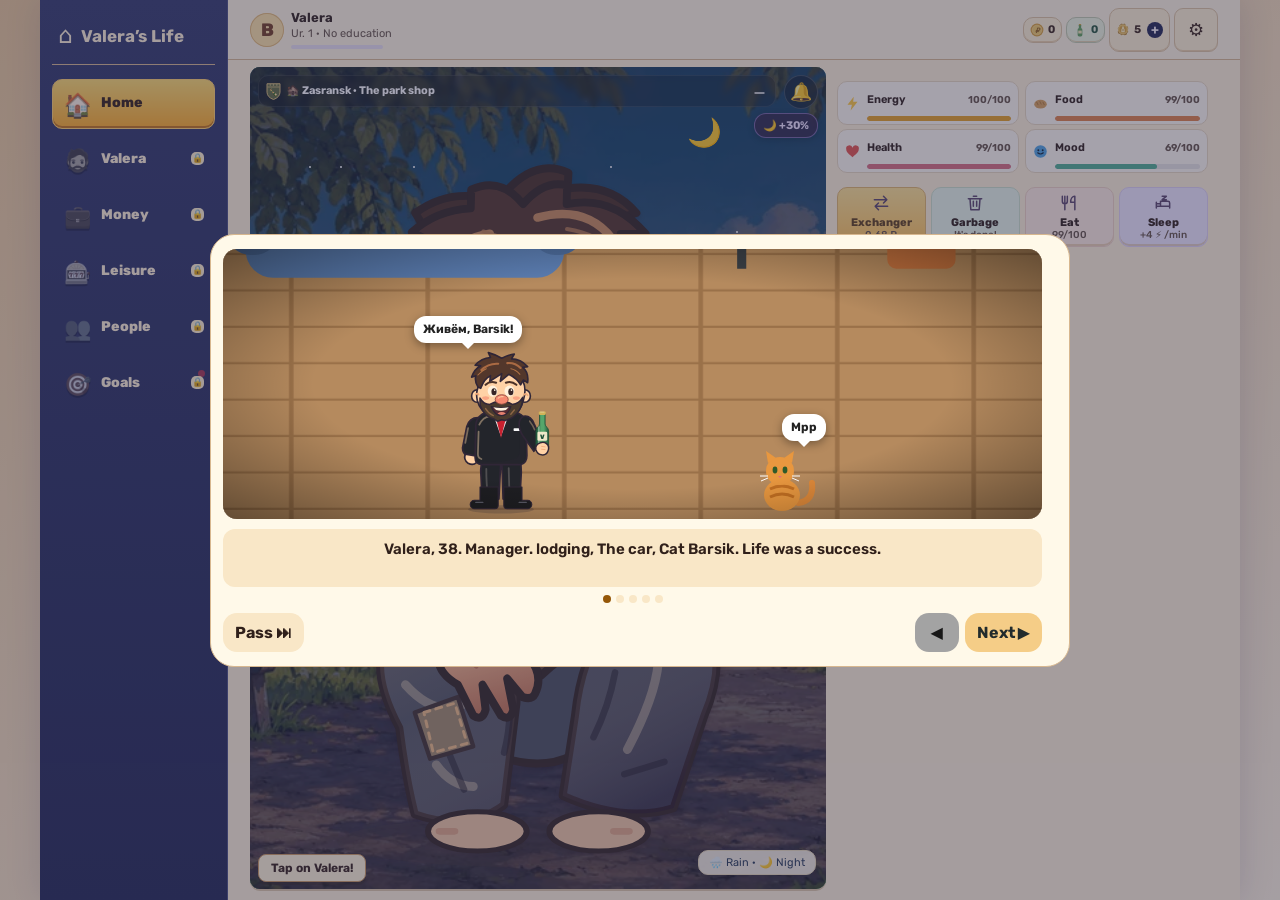
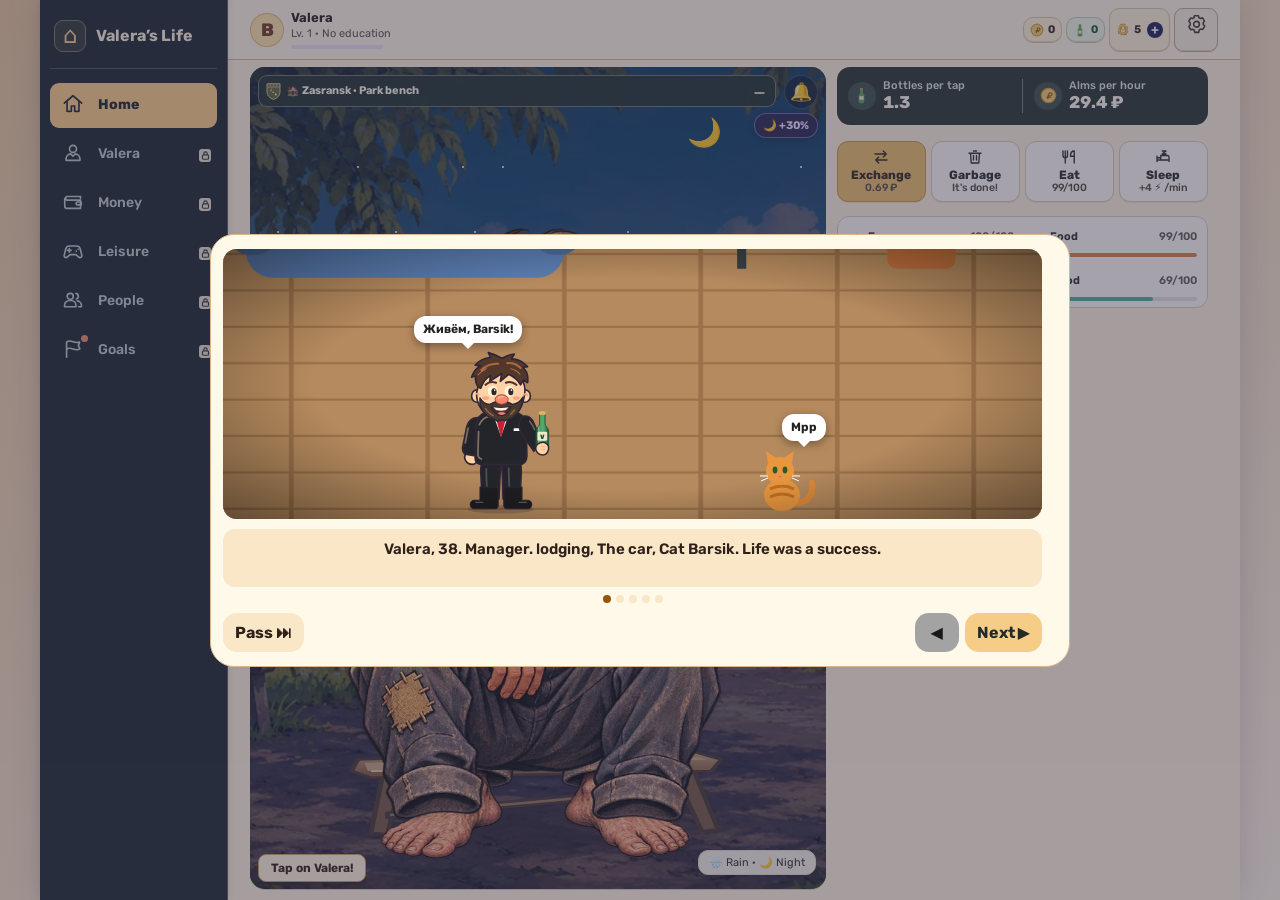
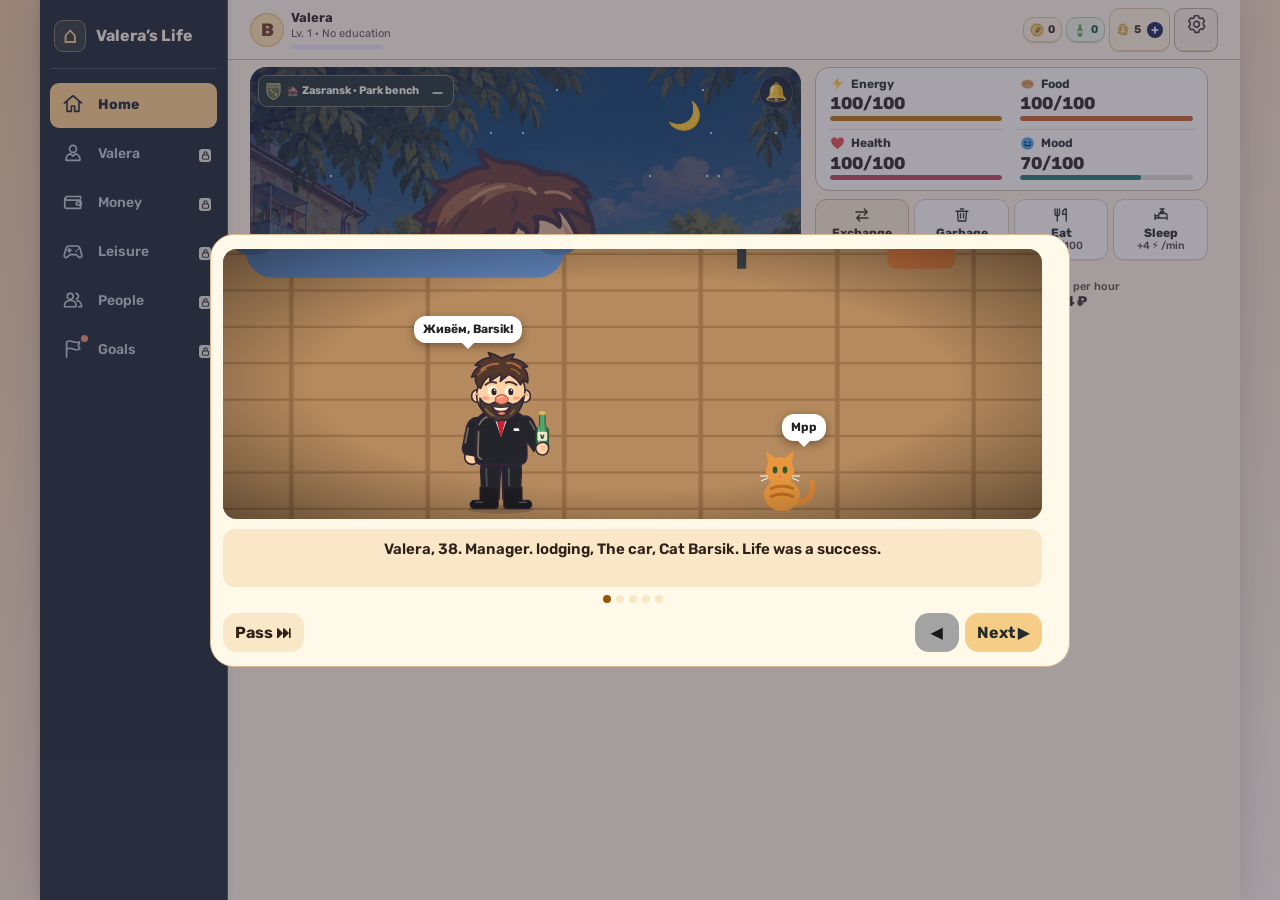
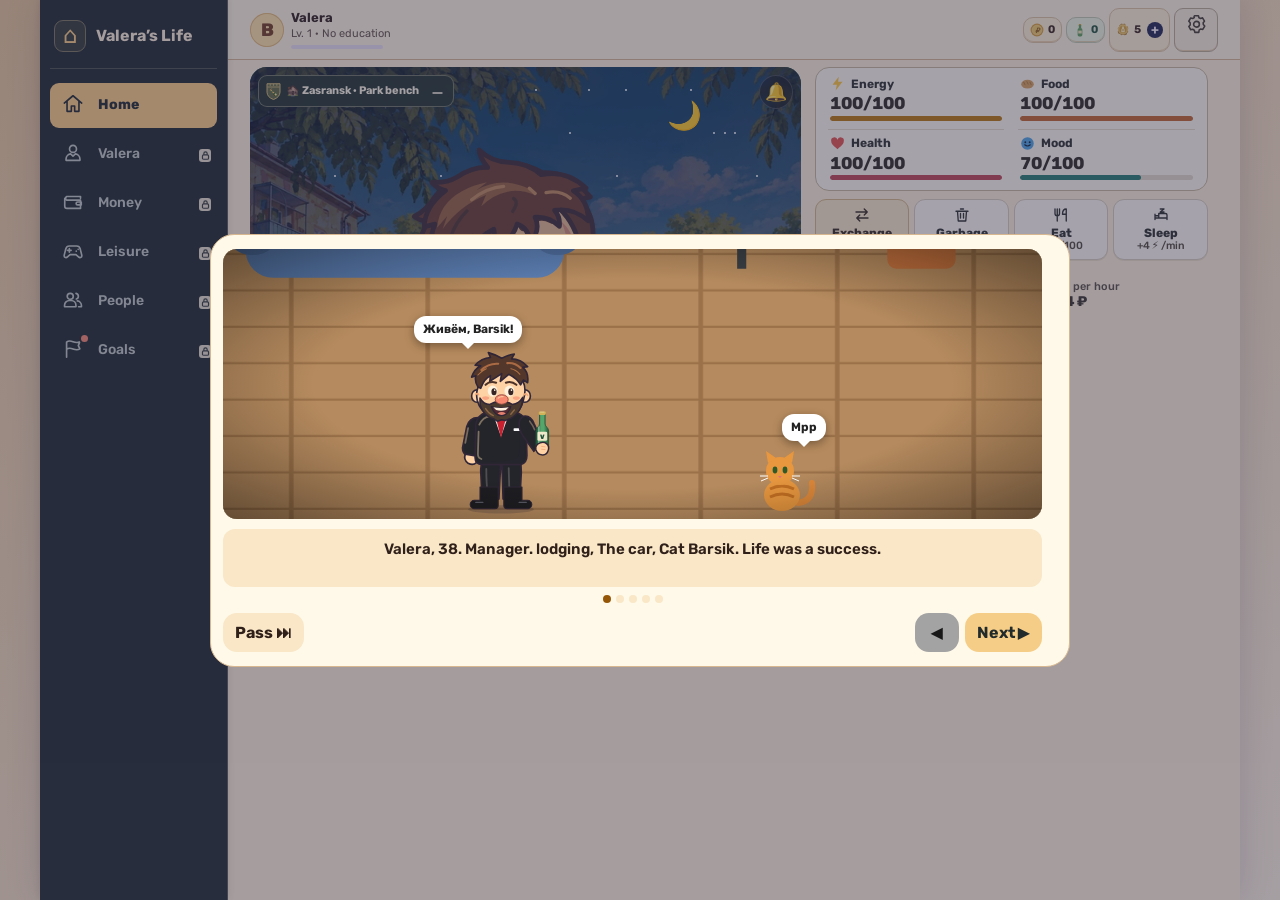
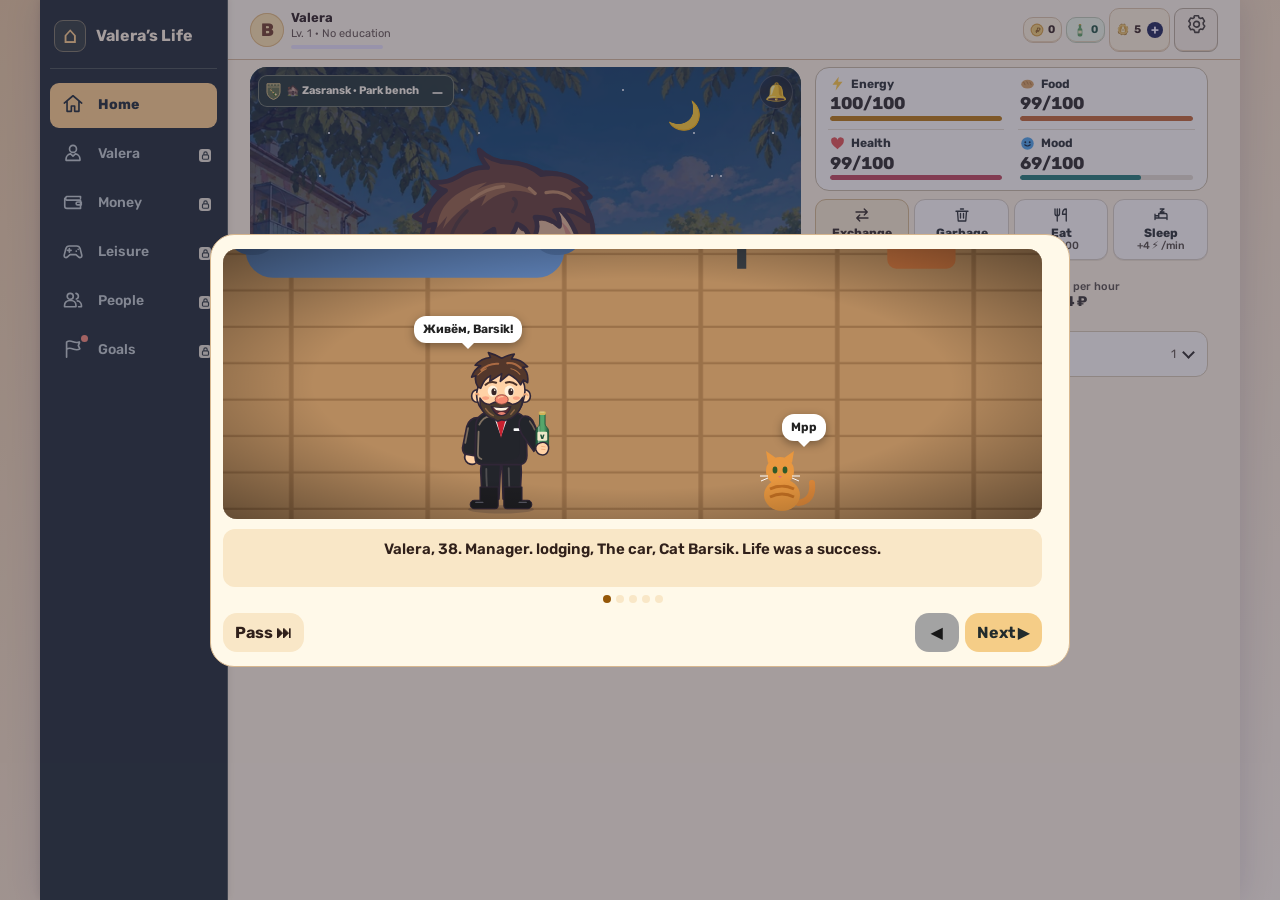
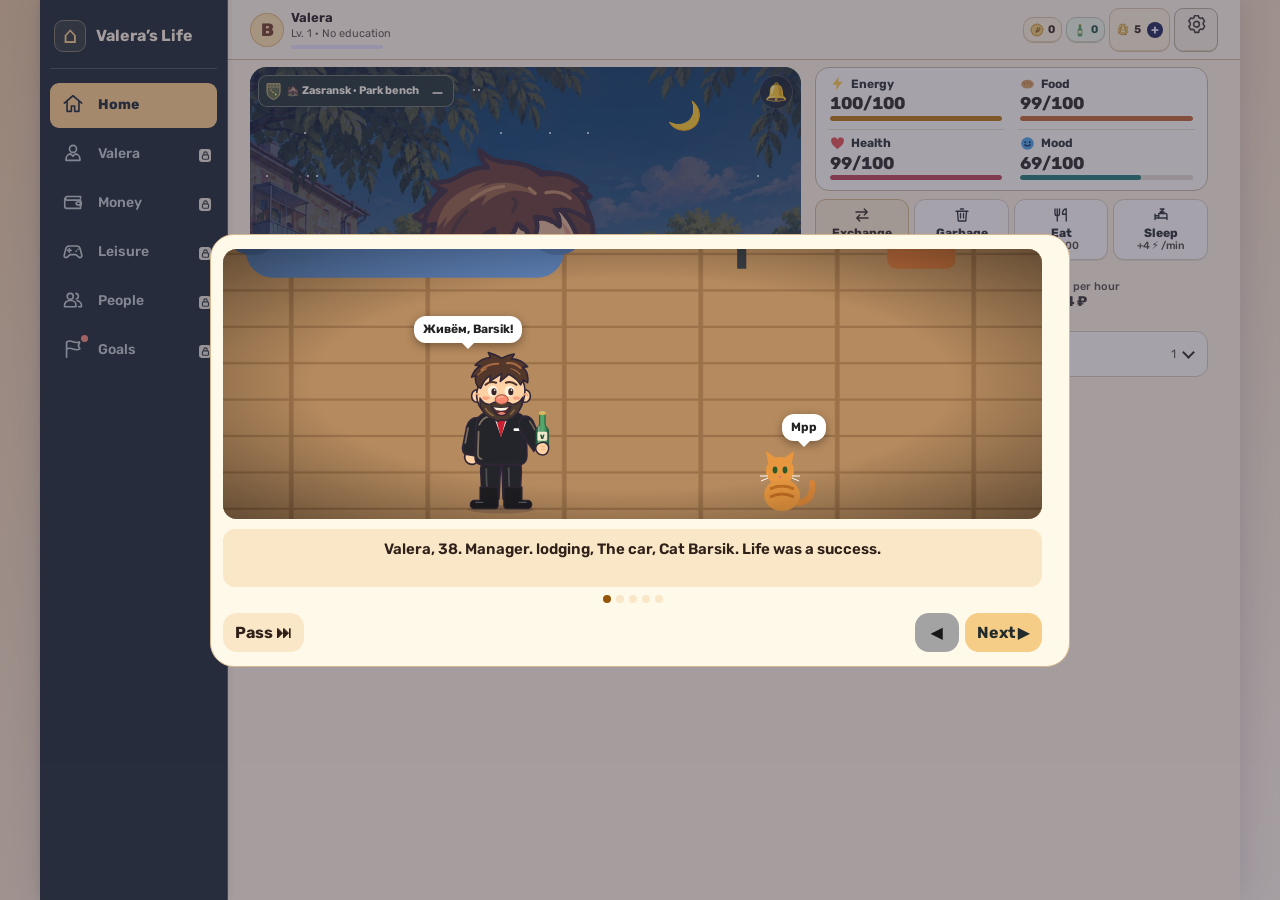
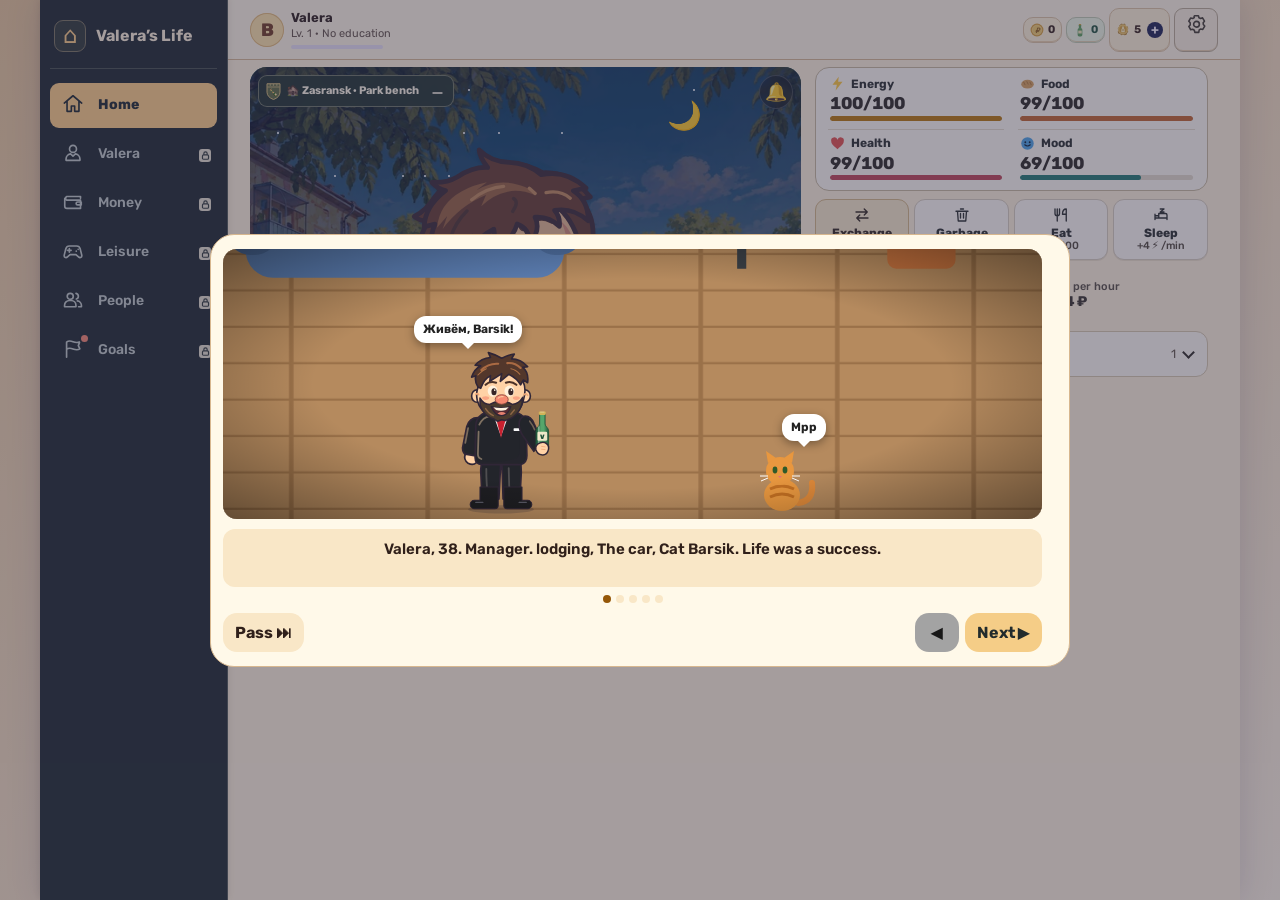
